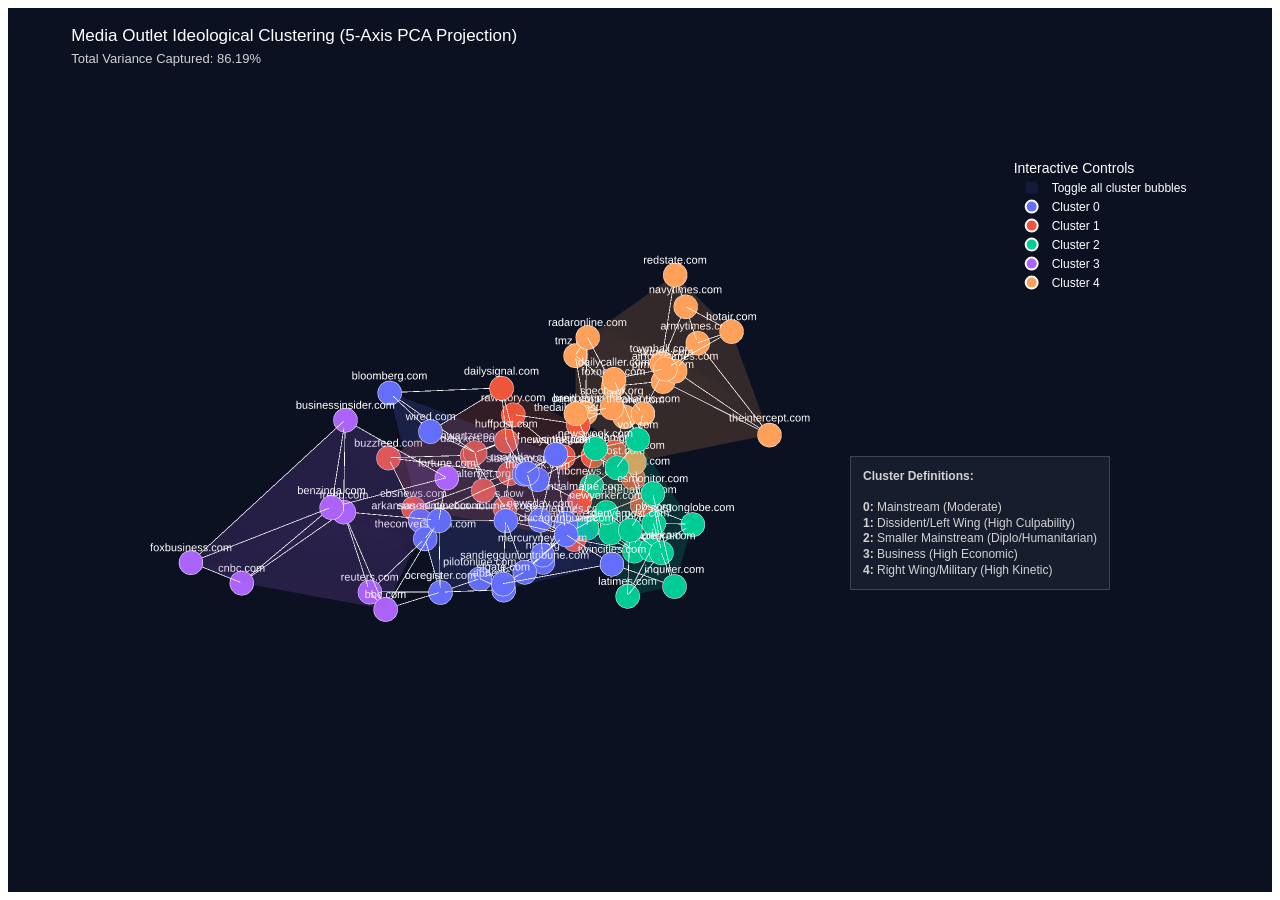
==== media_cluster_3d_pca.html @ 07afa286 "Adding code for kmeans clustering and network vis" ====
<html>
<head><meta charset="utf-8" /></head>
<body>
    <div>                        <script type="text/javascript">window.PlotlyConfig = {MathJaxConfig: 'local'};</script>
        <script type="text/javascript">/**
* plotly.js v2.35.2
* Copyright 2012-2024, Plotly, Inc.
* All rights reserved.
* Licensed under the MIT license
*/
/*! For license information please see plotly.min.js.LICENSE.txt */
!function(t,e){"object"==typeof exports&&"object"==typeof module?module.exports=e():"function"==typeof define&&define.amd?define([],e):"object"==typeof exports?exports.Plotly=e():t.Plotly=e()}(self,(function(){return function(){var t={6713:function(t,e,r){"use strict";var n=r(34809),i={"X,X div":'direction:ltr;font-family:"Open Sans",verdana,arial,sans-serif;margin:0;padding:0;',"X input,X button":'font-family:"Open Sans",verdana,arial,sans-serif;',"X input:focus,X button:focus":"outline:none;","X a":"text-decoration:none;","X a:hover":"text-decoration:none;","X .crisp":"shape-rendering:crispEdges;","X .user-select-none":"-webkit-user-select:none;-moz-user-select:none;-ms-user-select:none;-o-user-select:none;user-select:none;","X svg":"overflow:hidden;","X svg a":"fill:#447adb;","X svg a:hover":"fill:#3c6dc5;","X .main-svg":"position:absolute;top:0;left:0;pointer-events:none;","X .main-svg .draglayer":"pointer-events:all;","X .cursor-default":"cursor:default;","X .cursor-pointer":"cursor:pointer;","X .cursor-crosshair":"cursor:crosshair;","X .cursor-move":"cursor:move;","X .cursor-col-resize":"cursor:col-resize;","X .cursor-row-resize":"cursor:row-resize;","X .cursor-ns-resize":"cursor:ns-resize;","X .cursor-ew-resize":"cursor:ew-resize;","X .cursor-sw-resize":"cursor:sw-resize;","X .cursor-s-resize":"cursor:s-resize;","X .cursor-se-resize":"cursor:se-resize;","X .cursor-w-resize":"cursor:w-resize;","X .cursor-e-resize":"cursor:e-resize;","X .cursor-nw-resize":"cursor:nw-resize;","X .cursor-n-resize":"cursor:n-resize;","X .cursor-ne-resize":"cursor:ne-resize;","X .cursor-grab":"cursor:-webkit-grab;cursor:grab;","X .modebar":"position:absolute;top:2px;right:2px;","X .ease-bg":"-webkit-transition:background-color .3s ease 0s;-moz-transition:background-color .3s ease 0s;-ms-transition:background-color .3s ease 0s;-o-transition:background-color .3s ease 0s;transition:background-color .3s ease 0s;","X .modebar--hover>:not(.watermark)":"opacity:0;-webkit-transition:opacity .3s ease 0s;-moz-transition:opacity .3s ease 0s;-ms-transition:opacity .3s ease 0s;-o-transition:opacity .3s ease 0s;transition:opacity .3s ease 0s;","X:hover .modebar--hover .modebar-group":"opacity:1;","X .modebar-group":"float:left;display:inline-block;box-sizing:border-box;padding-left:8px;position:relative;vertical-align:middle;white-space:nowrap;","X .modebar-btn":"position:relative;font-size:16px;padding:3px 4px;height:22px;cursor:pointer;line-height:normal;box-sizing:border-box;","X .modebar-btn svg":"position:relative;top:2px;","X .modebar.vertical":"display:flex;flex-direction:column;flex-wrap:wrap;align-content:flex-end;max-height:100%;","X .modebar.vertical svg":"top:-1px;","X .modebar.vertical .modebar-group":"display:block;float:none;padding-left:0px;padding-bottom:8px;","X .modebar.vertical .modebar-group .modebar-btn":"display:block;text-align:center;","X [data-title]:before,X [data-title]:after":"position:absolute;-webkit-transform:translate3d(0, 0, 0);-moz-transform:translate3d(0, 0, 0);-ms-transform:translate3d(0, 0, 0);-o-transform:translate3d(0, 0, 0);transform:translate3d(0, 0, 0);display:none;opacity:0;z-index:1001;pointer-events:none;top:110%;right:50%;","X [data-title]:hover:before,X [data-title]:hover:after":"display:block;opacity:1;","X [data-title]:before":'content:"";position:absolute;background:rgba(0,0,0,0);border:6px solid rgba(0,0,0,0);z-index:1002;margin-top:-12px;border-bottom-color:#69738a;margin-right:-6px;',"X [data-title]:after":"content:attr(data-title);background:#69738a;color:#fff;padding:8px 10px;font-size:12px;line-height:12px;white-space:nowrap;margin-right:-18px;border-radius:2px;","X .vertical [data-title]:before,X .vertical [data-title]:after":"top:0%;right:200%;","X .vertical [data-title]:before":"border:6px solid rgba(0,0,0,0);border-left-color:#69738a;margin-top:8px;margin-right:-30px;",Y:'font-family:"Open Sans",verdana,arial,sans-serif;position:fixed;top:50px;right:20px;z-index:10000;font-size:10pt;max-width:180px;',"Y p":"margin:0;","Y .notifier-note":"min-width:180px;max-width:250px;border:1px solid #fff;z-index:3000;margin:0;background-color:#8c97af;background-color:rgba(140,151,175,.9);color:#fff;padding:10px;overflow-wrap:break-word;word-wrap:break-word;-ms-hyphens:auto;-webkit-hyphens:auto;hyphens:auto;","Y .notifier-close":"color:#fff;opacity:.8;float:right;padding:0 5px;background:none;border:none;font-size:20px;font-weight:bold;line-height:20px;","Y .notifier-close:hover":"color:#444;text-decoration:none;cursor:pointer;"};for(var a in i){var o=a.replace(/^,/," ,").replace(/X/g,".js-plotly-plot .plotly").replace(/Y/g,".plotly-notifier");n.addStyleRule(o,i[a])}},14187:function(t,e,r){"use strict";t.exports=r(47908)},20273:function(t,e,r){"use strict";t.exports=r(58218)},6457:function(t,e,r){"use strict";t.exports=r(89362)},15849:function(t,e,r){"use strict";t.exports=r(53794)},38847:function(t,e,r){"use strict";t.exports=r(29698)},7659:function(t,e,r){"use strict";t.exports=r(51252)},60089:function(t,e,r){"use strict";t.exports=r(48050)},22084:function(t,e,r){"use strict";t.exports=r(58075)},35892:function(t,e,r){"use strict";t.exports=r(9419)},81204:function(t,e,r){"use strict";t.exports=r(28128)},55857:function(t,e,r){"use strict";t.exports=r(47050)},12862:function(t,e,r){"use strict";t.exports=r(91405)},97629:function(t,e,r){"use strict";t.exports=r(34406)},67549:function(t,e,r){"use strict";t.exports=r(17430)},2660:function(t,e,r){"use strict";t.exports=r(91995)},86071:function(t,e,r){"use strict";t.exports=r(81264)},66200:function(t,e,r){"use strict";t.exports=r(42849)},53446:function(t,e,r){"use strict";t.exports=r(52213)},86899:function(t,e,r){"use strict";t.exports=r(91132)},13430:function(t,e,r){"use strict";t.exports=r(50453)},21548:function(t,e,r){"use strict";t.exports=r(29251)},53939:function(t,e,r){"use strict";t.exports=r(72892)},1902:function(t,e,r){"use strict";t.exports=r(74461)},29096:function(t,e,r){"use strict";t.exports=r(66143)},23820:function(t,e,r){"use strict";t.exports=r(81955)},82017:function(t,e,r){"use strict";t.exports=r(36858)},113:function(t,e,r){"use strict";t.exports=r(92106)},20260:function(t,e,r){"use strict";var n=r(67549);n.register([r(20273),r(15849),r(21548),r(1902),r(29096),r(23820),r(12862),r(1639),r(10067),r(53446),r(31014),r(113),r(78170),r(8202),r(92382),r(82017),r(86899),r(54357),r(66903),r(90594),r(71680),r(7412),r(55857),r(784),r(74221),r(22084),r(44001),r(97281),r(12345),r(53939),r(29117),r(5410),r(5057),r(81204),r(86071),r(14226),r(35892),r(2660),r(96599),r(28573),r(76832),r(60089),r(51469),r(97629),r(27700),r(7659),r(11780),r(27195),r(6457),r(84639),r(14187),r(66200),r(13430),r(90590),r(38847)]),t.exports=n},28573:function(t,e,r){"use strict";t.exports=r(25638)},90594:function(t,e,r){"use strict";t.exports=r(75297)},7412:function(t,e,r){"use strict";t.exports=r(58859)},27700:function(t,e,r){"use strict";t.exports=r(12683)},5410:function(t,e,r){"use strict";t.exports=r(6305)},29117:function(t,e,r){"use strict";t.exports=r(83910)},78170:function(t,e,r){"use strict";t.exports=r(49913)},12345:function(t,e,r){"use strict";t.exports=r(15186)},96599:function(t,e,r){"use strict";t.exports=r(71760)},54357:function(t,e,r){"use strict";t.exports=r(17822)},51469:function(t,e,r){"use strict";t.exports=r(56534)},74221:function(t,e,r){"use strict";t.exports=r(18070)},44001:function(t,e,r){"use strict";t.exports=r(52378)},14226:function(t,e,r){"use strict";t.exports=r(30929)},5057:function(t,e,r){"use strict";t.exports=r(83866)},11780:function(t,e,r){"use strict";t.exports=r(66939)},27195:function(t,e,r){"use strict";t.exports=r(23748)},84639:function(t,e,r){"use strict";t.exports=r(73304)},1639:function(t,e,r){"use strict";t.exports=r(12864)},90590:function(t,e,r){"use strict";t.exports=r(99855)},97281:function(t,e,r){"use strict";t.exports=r(91450)},784:function(t,e,r){"use strict";t.exports=r(51943)},8202:function(t,e,r){"use strict";t.exports=r(80809)},66903:function(t,e,r){"use strict";t.exports=r(95984)},76832:function(t,e,r){"use strict";t.exports=r(51671)},92382:function(t,e,r){"use strict";t.exports=r(47181)},10067:function(t,e,r){"use strict";t.exports=r(37276)},71680:function(t,e,r){"use strict";t.exports=r(75703)},31014:function(t,e,r){"use strict";t.exports=r(38261)},11645:function(t){"use strict";t.exports=[{path:"",backoff:0},{path:"M-2.4,-3V3L0.6,0Z",backoff:.6},{path:"M-3.7,-2.5V2.5L1.3,0Z",backoff:1.3},{path:"M-4.45,-3L-1.65,-0.2V0.2L-4.45,3L1.55,0Z",backoff:1.55},{path:"M-2.2,-2.2L-0.2,-0.2V0.2L-2.2,2.2L-1.4,3L1.6,0L-1.4,-3Z",backoff:1.6},{path:"M-4.4,-2.1L-0.6,-0.2V0.2L-4.4,2.1L-4,3L2,0L-4,-3Z",backoff:2},{path:"M2,0A2,2 0 1,1 0,-2A2,2 0 0,1 2,0Z",backoff:0,noRotate:!0},{path:"M2,2V-2H-2V2Z",backoff:0,noRotate:!0}]},50222:function(t,e,r){"use strict";var n=r(11645),i=r(80337),a=r(54826),o=r(78032).templatedArray;r(35081),t.exports=o("annotation",{visible:{valType:"boolean",dflt:!0,editType:"calc+arraydraw"},text:{valType:"string",editType:"calc+arraydraw"},textangle:{valType:"angle",dflt:0,editType:"calc+arraydraw"},font:i({editType:"calc+arraydraw",colorEditType:"arraydraw"}),width:{valType:"number",min:1,dflt:null,editType:"calc+arraydraw"},height:{valType:"number",min:1,dflt:null,editType:"calc+arraydraw"},opacity:{valType:"number",min:0,max:1,dflt:1,editType:"arraydraw"},align:{valType:"enumerated",values:["left","center","right"],dflt:"center",editType:"arraydraw"},valign:{valType:"enumerated",values:["top","middle","bottom"],dflt:"middle",editType:"arraydraw"},bgcolor:{valType:"color",dflt:"rgba(0,0,0,0)",editType:"arraydraw"},bordercolor:{valType:"color",dflt:"rgba(0,0,0,0)",editType:"arraydraw"},borderpad:{valType:"number",min:0,dflt:1,editType:"calc+arraydraw"},borderwidth:{valType:"number",min:0,dflt:1,editType:"calc+arraydraw"},showarrow:{valType:"boolean",dflt:!0,editType:"calc+arraydraw"},arrowcolor:{valType:"color",editType:"arraydraw"},arrowhead:{valType:"integer",min:0,max:n.length,dflt:1,editType:"arraydraw"},startarrowhead:{valType:"integer",min:0,max:n.length,dflt:1,editType:"arraydraw"},arrowside:{valType:"flaglist",flags:["end","start"],extras:["none"],dflt:"end",editType:"arraydraw"},arrowsize:{valType:"number",min:.3,dflt:1,editType:"calc+arraydraw"},startarrowsize:{valType:"number",min:.3,dflt:1,editType:"calc+arraydraw"},arrowwidth:{valType:"number",min:.1,editType:"calc+arraydraw"},standoff:{valType:"number",min:0,dflt:0,editType:"calc+arraydraw"},startstandoff:{valType:"number",min:0,dflt:0,editType:"calc+arraydraw"},ax:{valType:"any",editType:"calc+arraydraw"},ay:{valType:"any",editType:"calc+arraydraw"},axref:{valType:"enumerated",dflt:"pixel",values:["pixel",a.idRegex.x.toString()],editType:"calc"},ayref:{valType:"enumerated",dflt:"pixel",values:["pixel",a.idRegex.y.toString()],editType:"calc"},xref:{valType:"enumerated",values:["paper",a.idRegex.x.toString()],editType:"calc"},x:{valType:"any",editType:"calc+arraydraw"},xanchor:{valType:"enumerated",values:["auto","left","center","right"],dflt:"auto",editType:"calc+arraydraw"},xshift:{valType:"number",dflt:0,editType:"calc+arraydraw"},yref:{valType:"enumerated",values:["paper",a.idRegex.y.toString()],editType:"calc"},y:{valType:"any",editType:"calc+arraydraw"},yanchor:{valType:"enumerated",values:["auto","top","middle","bottom"],dflt:"auto",editType:"calc+arraydraw"},yshift:{valType:"number",dflt:0,editType:"calc+arraydraw"},clicktoshow:{valType:"enumerated",values:[!1,"onoff","onout"],dflt:!1,editType:"arraydraw"},xclick:{valType:"any",editType:"arraydraw"},yclick:{valType:"any",editType:"arraydraw"},hovertext:{valType:"string",editType:"arraydraw"},hoverlabel:{bgcolor:{valType:"color",editType:"arraydraw"},bordercolor:{valType:"color",editType:"arraydraw"},font:i({editType:"arraydraw"}),editType:"arraydraw"},captureevents:{valType:"boolean",editType:"arraydraw"},editType:"calc",_deprecated:{ref:{valType:"string",editType:"calc"}}})},60317:function(t,e,r){"use strict";var n=r(34809),i=r(29714),a=r(3377).draw;function o(t){var e=t._fullLayout;n.filterVisible(e.annotations).forEach((function(e){var r=i.getFromId(t,e.xref),n=i.getFromId(t,e.yref),a=i.getRefType(e.xref),o=i.getRefType(e.yref);e._extremes={},"range"===a&&s(e,r),"range"===o&&s(e,n)}))}function s(t,e){var r,n=e._id,a=n.charAt(0),o=t[a],s=t["a"+a],l=t[a+"ref"],c=t["a"+a+"ref"],u=t["_"+a+"padplus"],h=t["_"+a+"padminus"],f={x:1,y:-1}[a]*t[a+"shift"],p=3*t.arrowsize*t.arrowwidth||0,d=p+f,m=p-f,g=3*t.startarrowsize*t.arrowwidth||0,y=g+f,v=g-f;if(c===l){var x=i.findExtremes(e,[e.r2c(o)],{ppadplus:d,ppadminus:m}),_=i.findExtremes(e,[e.r2c(s)],{ppadplus:Math.max(u,y),ppadminus:Math.max(h,v)});r={min:[x.min[0],_.min[0]],max:[x.max[0],_.max[0]]}}else y=s?y+s:y,v=s?v-s:v,r=i.findExtremes(e,[e.r2c(o)],{ppadplus:Math.max(u,d,y),ppadminus:Math.max(h,m,v)});t._extremes[n]=r}t.exports=function(t){var e=t._fullLayout;if(n.filterVisible(e.annotations).length&&t._fullData.length)return n.syncOrAsync([a,o],t)}},6035:function(t,e,r){"use strict";var n=r(34809),i=r(33626),a=r(78032).arrayEditor;function o(t,e){var r,n,i,a,o,l,c,u=t._fullLayout.annotations,h=[],f=[],p=[],d=(e||[]).length;for(r=0;r<u.length;r++)if(a=(i=u[r]).clicktoshow){for(n=0;n<d;n++)if(l=(o=e[n]).xaxis,c=o.yaxis,l._id===i.xref&&c._id===i.yref&&l.d2r(o.x)===s(i._xclick,l)&&c.d2r(o.y)===s(i._yclick,c)){(i.visible?"onout"===a?f:p:h).push(r);break}n===d&&i.visible&&"onout"===a&&f.push(r)}return{on:h,off:f,explicitOff:p}}function s(t,e){return"log"===e.type?e.l2r(t):e.d2r(t)}t.exports={hasClickToShow:function(t,e){var r=o(t,e);return r.on.length>0||r.explicitOff.length>0},onClick:function(t,e){var r,s,l=o(t,e),c=l.on,u=l.off.concat(l.explicitOff),h={},f=t._fullLayout.annotations;if(c.length||u.length){for(r=0;r<c.length;r++)(s=a(t.layout,"annotations",f[c[r]])).modifyItem("visible",!0),n.extendFlat(h,s.getUpdateObj());for(r=0;r<u.length;r++)(s=a(t.layout,"annotations",f[u[r]])).modifyItem("visible",!1),n.extendFlat(h,s.getUpdateObj());return i.call("update",t,{},h)}}}},53271:function(t,e,r){"use strict";var n=r(34809),i=r(78766);t.exports=function(t,e,r,a){a("opacity");var o=a("bgcolor"),s=a("bordercolor"),l=i.opacity(s);a("borderpad");var c=a("borderwidth"),u=a("showarrow");if(a("text",u?" ":r._dfltTitle.annotation),a("textangle"),n.coerceFont(a,"font",r.font),a("width"),a("align"),a("height")&&a("valign"),u){var h,f,p=a("arrowside");-1!==p.indexOf("end")&&(h=a("arrowhead"),f=a("arrowsize")),-1!==p.indexOf("start")&&(a("startarrowhead",h),a("startarrowsize",f)),a("arrowcolor",l?e.bordercolor:i.defaultLine),a("arrowwidth",2*(l&&c||1)),a("standoff"),a("startstandoff")}var d=a("hovertext"),m=r.hoverlabel||{};if(d){var g=a("hoverlabel.bgcolor",m.bgcolor||(i.opacity(o)?i.rgb(o):i.defaultLine)),y=a("hoverlabel.bordercolor",m.bordercolor||i.contrast(g)),v=n.extendFlat({},m.font);v.color||(v.color=y),n.coerceFont(a,"hoverlabel.font",v)}a("captureevents",!!d)}},59741:function(t,e,r){"use strict";var n=r(10721),i=r(8083);t.exports=function(t,e,r,a){e=e||{};var o="log"===r&&"linear"===e.type,s="linear"===r&&"log"===e.type;if(o||s)for(var l,c,u=t._fullLayout.annotations,h=e._id.charAt(0),f=0;f<u.length;f++)l=u[f],c="annotations["+f+"].",l[h+"ref"]===e._id&&p(h),l["a"+h+"ref"]===e._id&&p("a"+h);function p(t){var r=l[t],s=null;s=o?i(r,e.range):Math.pow(10,r),n(s)||(s=null),a(c+t,s)}}},63737:function(t,e,r){"use strict";var n=r(34809),i=r(29714),a=r(59008),o=r(53271),s=r(50222);function l(t,e,r){function a(r,i){return n.coerce(t,e,s,r,i)}var l=a("visible"),c=a("clicktoshow");if(l||c){o(t,e,r,a);for(var u=e.showarrow,h=["x","y"],f=[-10,-30],p={_fullLayout:r},d=0;d<2;d++){var m=h[d],g=i.coerceRef(t,e,p,m,"","paper");if("paper"!==g&&i.getFromId(p,g)._annIndices.push(e._index),i.coercePosition(e,p,a,g,m,.5),u){var y="a"+m,v=i.coerceRef(t,e,p,y,"pixel",["pixel","paper"]);"pixel"!==v&&v!==g&&(v=e[y]="pixel");var x="pixel"===v?f[d]:.4;i.coercePosition(e,p,a,v,y,x)}a(m+"anchor"),a(m+"shift")}if(n.noneOrAll(t,e,["x","y"]),u&&n.noneOrAll(t,e,["ax","ay"]),c){var _=a("xclick"),b=a("yclick");e._xclick=void 0===_?e.x:i.cleanPosition(_,p,e.xref),e._yclick=void 0===b?e.y:i.cleanPosition(b,p,e.yref)}}}t.exports=function(t,e){a(t,e,{name:"annotations",handleItemDefaults:l})}},3377:function(t,e,r){"use strict";var n=r(45568),i=r(33626),a=r(44122),o=r(34809),s=o.strTranslate,l=r(29714),c=r(78766),u=r(62203),h=r(32141),f=r(30635),p=r(27983),d=r(14751),m=r(78032).arrayEditor,g=r(23768);function y(t,e){var r=t._fullLayout.annotations[e]||{},n=l.getFromId(t,r.xref),i=l.getFromId(t,r.yref);n&&n.setScale(),i&&i.setScale(),x(t,r,e,!1,n,i)}function v(t,e,r,n,i){var a=i[r],o=i[r+"ref"],s=-1!==r.indexOf("y"),c="domain"===l.getRefType(o),u=s?n.h:n.w;return t?c?a+(s?-e:e)/t._length:t.p2r(t.r2p(a)+e):a+(s?-e:e)/u}function x(t,e,r,a,y,x){var _,b,w=t._fullLayout,T=t._fullLayout._size,k=t._context.edits;a?(_="annotation-"+a,b=a+".annotations"):(_="annotation",b="annotations");var A=m(t.layout,b,e),M=A.modifyBase,S=A.modifyItem,E=A.getUpdateObj;w._infolayer.selectAll("."+_+'[data-index="'+r+'"]').remove();var C="clip"+w._uid+"_ann"+r;if(e._input&&!1!==e.visible){var L={x:{},y:{}},I=+e.textangle||0,P=w._infolayer.append("g").classed(_,!0).attr("data-index",String(r)).style("opacity",e.opacity),z=P.append("g").classed("annotation-text-g",!0),O=k[e.showarrow?"annotationTail":"annotationPosition"],D=e.captureevents||k.annotationText||O,R=z.append("g").style("pointer-events",D?"all":null).call(p,"pointer").on("click",(function(){t._dragging=!1,t.emit("plotly_clickannotation",Z(n.event))}));e.hovertext&&R.on("mouseover",(function(){var r=e.hoverlabel,n=r.font,i=this.getBoundingClientRect(),a=t.getBoundingClientRect();h.loneHover({x0:i.left-a.left,x1:i.right-a.left,y:(i.top+i.bottom)/2-a.top,text:e.hovertext,color:r.bgcolor,borderColor:r.bordercolor,fontFamily:n.family,fontSize:n.size,fontColor:n.color,fontWeight:n.weight,fontStyle:n.style,fontVariant:n.variant,fontShadow:n.fontShadow,fontLineposition:n.fontLineposition,fontTextcase:n.fontTextcase},{container:w._hoverlayer.node(),outerContainer:w._paper.node(),gd:t})})).on("mouseout",(function(){h.loneUnhover(w._hoverlayer.node())}));var F=e.borderwidth,B=e.borderpad,N=F+B,j=R.append("rect").attr("class","bg").style("stroke-width",F+"px").call(c.stroke,e.bordercolor).call(c.fill,e.bgcolor),U=e.width||e.height,V=w._topclips.selectAll("#"+C).data(U?[0]:[]);V.enter().append("clipPath").classed("annclip",!0).attr("id",C).append("rect"),V.exit().remove();var q=e.font,H=w._meta?o.templateString(e.text,w._meta):e.text,G=R.append("text").classed("annotation-text",!0).text(H);k.annotationText?G.call(f.makeEditable,{delegate:R,gd:t}).call(W).on("edit",(function(r){e.text=r,this.call(W),S("text",r),y&&y.autorange&&M(y._name+".autorange",!0),x&&x.autorange&&M(x._name+".autorange",!0),i.call("_guiRelayout",t,E())})):G.call(W)}else n.selectAll("#"+C).remove();function Z(t){var n={index:r,annotation:e._input,fullAnnotation:e,event:t};return a&&(n.subplotId=a),n}function W(r){return r.call(u.font,q).attr({"text-anchor":{left:"start",right:"end"}[e.align]||"middle"}),f.convertToTspans(r,t,Y),r}function Y(){var r=G.selectAll("a");1===r.size()&&r.text()===G.text()&&R.insert("a",":first-child").attr({"xlink:xlink:href":r.attr("xlink:href"),"xlink:xlink:show":r.attr("xlink:show")}).style({cursor:"pointer"}).node().appendChild(j.node());var n=R.select(".annotation-text-math-group"),h=!n.empty(),m=u.bBox((h?n:G).node()),_=m.width,b=m.height,A=e.width||_,D=e.height||b,B=Math.round(A+2*N),q=Math.round(D+2*N);function H(t,e){return"auto"===e&&(e=t<1/3?"left":t>2/3?"right":"center"),{center:0,middle:0,left:.5,bottom:-.5,right:-.5,top:.5}[e]}for(var W=!1,Y=["x","y"],X=0;X<Y.length;X++){var $,J,K,Q,tt,et=Y[X],rt=e[et+"ref"]||et,nt=e["a"+et+"ref"],it={x:y,y:x}[et],at=(I+("x"===et?0:-90))*Math.PI/180,ot=B*Math.cos(at),st=q*Math.sin(at),lt=Math.abs(ot)+Math.abs(st),ct=e[et+"anchor"],ut=e[et+"shift"]*("x"===et?1:-1),ht=L[et],ft=l.getRefType(rt);if(it&&"domain"!==ft){var pt=it.r2fraction(e[et]);(pt<0||pt>1)&&(nt===rt?((pt=it.r2fraction(e["a"+et]))<0||pt>1)&&(W=!0):W=!0),$=it._offset+it.r2p(e[et]),Q=.5}else{var dt="domain"===ft;"x"===et?(K=e[et],$=dt?it._offset+it._length*K:$=T.l+T.w*K):(K=1-e[et],$=dt?it._offset+it._length*K:$=T.t+T.h*K),Q=e.showarrow?.5:K}if(e.showarrow){ht.head=$;var mt=e["a"+et];if(tt=ot*H(.5,e.xanchor)-st*H(.5,e.yanchor),nt===rt){var gt=l.getRefType(nt);"domain"===gt?("y"===et&&(mt=1-mt),ht.tail=it._offset+it._length*mt):"paper"===gt?"y"===et?(mt=1-mt,ht.tail=T.t+T.h*mt):ht.tail=T.l+T.w*mt:ht.tail=it._offset+it.r2p(mt),J=tt}else ht.tail=$+mt,J=tt+mt;ht.text=ht.tail+tt;var yt=w["x"===et?"width":"height"];if("paper"===rt&&(ht.head=o.constrain(ht.head,1,yt-1)),"pixel"===nt){var vt=-Math.max(ht.tail-3,ht.text),xt=Math.min(ht.tail+3,ht.text)-yt;vt>0?(ht.tail+=vt,ht.text+=vt):xt>0&&(ht.tail-=xt,ht.text-=xt)}ht.tail+=ut,ht.head+=ut}else J=tt=lt*H(Q,ct),ht.text=$+tt;ht.text+=ut,tt+=ut,J+=ut,e["_"+et+"padplus"]=lt/2+J,e["_"+et+"padminus"]=lt/2-J,e["_"+et+"size"]=lt,e["_"+et+"shift"]=tt}if(W)R.remove();else{var _t=0,bt=0;if("left"!==e.align&&(_t=(A-_)*("center"===e.align?.5:1)),"top"!==e.valign&&(bt=(D-b)*("middle"===e.valign?.5:1)),h)n.select("svg").attr({x:N+_t-1,y:N+bt}).call(u.setClipUrl,U?C:null,t);else{var wt=N+bt-m.top,Tt=N+_t-m.left;G.call(f.positionText,Tt,wt).call(u.setClipUrl,U?C:null,t)}V.select("rect").call(u.setRect,N,N,A,D),j.call(u.setRect,F/2,F/2,B-F,q-F),R.call(u.setTranslate,Math.round(L.x.text-B/2),Math.round(L.y.text-q/2)),z.attr({transform:"rotate("+I+","+L.x.text+","+L.y.text+")"});var kt,At=function(r,n){P.selectAll(".annotation-arrow-g").remove();var l=L.x.head,h=L.y.head,f=L.x.tail+r,p=L.y.tail+n,m=L.x.text+r,_=L.y.text+n,b=o.rotationXYMatrix(I,m,_),w=o.apply2DTransform(b),A=o.apply2DTransform2(b),C=+j.attr("width"),O=+j.attr("height"),D=m-.5*C,F=D+C,B=_-.5*O,N=B+O,U=[[D,B,D,N],[D,N,F,N],[F,N,F,B],[F,B,D,B]].map(A);if(!U.reduce((function(t,e){return t^!!o.segmentsIntersect(l,h,l+1e6,h+1e6,e[0],e[1],e[2],e[3])}),!1)){U.forEach((function(t){var e=o.segmentsIntersect(f,p,l,h,t[0],t[1],t[2],t[3]);e&&(f=e.x,p=e.y)}));var V=e.arrowwidth,q=e.arrowcolor,H=e.arrowside,G=P.append("g").style({opacity:c.opacity(q)}).classed("annotation-arrow-g",!0),Z=G.append("path").attr("d","M"+f+","+p+"L"+l+","+h).style("stroke-width",V+"px").call(c.stroke,c.rgb(q));if(g(Z,H,e),k.annotationPosition&&Z.node().parentNode&&!a){var W=l,Y=h;if(e.standoff){var X=Math.sqrt(Math.pow(l-f,2)+Math.pow(h-p,2));W+=e.standoff*(f-l)/X,Y+=e.standoff*(p-h)/X}var $,J,K=G.append("path").classed("annotation-arrow",!0).classed("anndrag",!0).classed("cursor-move",!0).attr({d:"M3,3H-3V-3H3ZM0,0L"+(f-W)+","+(p-Y),transform:s(W,Y)}).style("stroke-width",V+6+"px").call(c.stroke,"rgba(0,0,0,0)").call(c.fill,"rgba(0,0,0,0)");d.init({element:K.node(),gd:t,prepFn:function(){var t=u.getTranslate(R);$=t.x,J=t.y,y&&y.autorange&&M(y._name+".autorange",!0),x&&x.autorange&&M(x._name+".autorange",!0)},moveFn:function(t,r){var n=w($,J),i=n[0]+t,a=n[1]+r;R.call(u.setTranslate,i,a),S("x",v(y,t,"x",T,e)),S("y",v(x,r,"y",T,e)),e.axref===e.xref&&S("ax",v(y,t,"ax",T,e)),e.ayref===e.yref&&S("ay",v(x,r,"ay",T,e)),G.attr("transform",s(t,r)),z.attr({transform:"rotate("+I+","+i+","+a+")"})},doneFn:function(){i.call("_guiRelayout",t,E());var e=document.querySelector(".js-notes-box-panel");e&&e.redraw(e.selectedObj)}})}}};e.showarrow&&At(0,0),O&&d.init({element:R.node(),gd:t,prepFn:function(){kt=z.attr("transform")},moveFn:function(t,r){var n="pointer";if(e.showarrow)e.axref===e.xref?S("ax",v(y,t,"ax",T,e)):S("ax",e.ax+t),e.ayref===e.yref?S("ay",v(x,r,"ay",T.w,e)):S("ay",e.ay+r),At(t,r);else{if(a)return;var i,o;if(y)i=v(y,t,"x",T,e);else{var l=e._xsize/T.w,c=e.x+(e._xshift-e.xshift)/T.w-l/2;i=d.align(c+t/T.w,l,0,1,e.xanchor)}if(x)o=v(x,r,"y",T,e);else{var u=e._ysize/T.h,h=e.y-(e._yshift+e.yshift)/T.h-u/2;o=d.align(h-r/T.h,u,0,1,e.yanchor)}S("x",i),S("y",o),y&&x||(n=d.getCursor(y?.5:i,x?.5:o,e.xanchor,e.yanchor))}z.attr({transform:s(t,r)+kt}),p(R,n)},clickFn:function(r,n){e.captureevents&&t.emit("plotly_clickannotation",Z(n))},doneFn:function(){p(R),i.call("_guiRelayout",t,E());var e=document.querySelector(".js-notes-box-panel");e&&e.redraw(e.selectedObj)}})}}}t.exports={draw:function(t){var e=t._fullLayout;e._infolayer.selectAll(".annotation").remove();for(var r=0;r<e.annotations.length;r++)e.annotations[r].visible&&y(t,r);return a.previousPromises(t)},drawOne:y,drawRaw:x}},23768:function(t,e,r){"use strict";var n=r(45568),i=r(78766),a=r(11645),o=r(34809),s=o.strScale,l=o.strRotate,c=o.strTranslate;t.exports=function(t,e,r){var o,u,h,f,p=t.node(),d=a[r.arrowhead||0],m=a[r.startarrowhead||0],g=(r.arrowwidth||1)*(r.arrowsize||1),y=(r.arrowwidth||1)*(r.startarrowsize||1),v=e.indexOf("start")>=0,x=e.indexOf("end")>=0,_=d.backoff*g+r.standoff,b=m.backoff*y+r.startstandoff;if("line"===p.nodeName){o={x:+t.attr("x1"),y:+t.attr("y1")},u={x:+t.attr("x2"),y:+t.attr("y2")};var w=o.x-u.x,T=o.y-u.y;if(f=(h=Math.atan2(T,w))+Math.PI,_&&b&&_+b>Math.sqrt(w*w+T*T))return void O();if(_){if(_*_>w*w+T*T)return void O();var k=_*Math.cos(h),A=_*Math.sin(h);u.x+=k,u.y+=A,t.attr({x2:u.x,y2:u.y})}if(b){if(b*b>w*w+T*T)return void O();var M=b*Math.cos(h),S=b*Math.sin(h);o.x-=M,o.y-=S,t.attr({x1:o.x,y1:o.y})}}else if("path"===p.nodeName){var E=p.getTotalLength(),C="";if(E<_+b)return void O();var L=p.getPointAtLength(0),I=p.getPointAtLength(.1);h=Math.atan2(L.y-I.y,L.x-I.x),o=p.getPointAtLength(Math.min(b,E)),C="0px,"+b+"px,";var P=p.getPointAtLength(E),z=p.getPointAtLength(E-.1);f=Math.atan2(P.y-z.y,P.x-z.x),u=p.getPointAtLength(Math.max(0,E-_)),C+=E-(C?b+_:_)+"px,"+E+"px",t.style("stroke-dasharray",C)}function O(){t.style("stroke-dasharray","0px,100px")}function D(e,a,o,u){e.path&&(e.noRotate&&(o=0),n.select(p.parentNode).append("path").attr({class:t.attr("class"),d:e.path,transform:c(a.x,a.y)+l(180*o/Math.PI)+s(u)}).style({fill:i.rgb(r.arrowcolor),"stroke-width":0}))}v&&D(m,o,h,y),x&&D(d,u,f,g)}},3599:function(t,e,r){"use strict";var n=r(3377),i=r(6035);t.exports={moduleType:"component",name:"annotations",layoutAttributes:r(50222),supplyLayoutDefaults:r(63737),includeBasePlot:r(20706)("annotations"),calcAutorange:r(60317),draw:n.draw,drawOne:n.drawOne,drawRaw:n.drawRaw,hasClickToShow:i.hasClickToShow,onClick:i.onClick,convertCoords:r(59741)}},38239:function(t,e,r){"use strict";var n=r(50222),i=r(13582).overrideAll,a=r(78032).templatedArray;t.exports=i(a("annotation",{visible:n.visible,x:{valType:"any"},y:{valType:"any"},z:{valType:"any"},ax:{valType:"number"},ay:{valType:"number"},xanchor:n.xanchor,xshift:n.xshift,yanchor:n.yanchor,yshift:n.yshift,text:n.text,textangle:n.textangle,font:n.font,width:n.width,height:n.height,opacity:n.opacity,align:n.align,valign:n.valign,bgcolor:n.bgcolor,bordercolor:n.bordercolor,borderpad:n.borderpad,borderwidth:n.borderwidth,showarrow:n.showarrow,arrowcolor:n.arrowcolor,arrowhead:n.arrowhead,startarrowhead:n.startarrowhead,arrowside:n.arrowside,arrowsize:n.arrowsize,startarrowsize:n.startarrowsize,arrowwidth:n.arrowwidth,standoff:n.standoff,startstandoff:n.startstandoff,hovertext:n.hovertext,hoverlabel:n.hoverlabel,captureevents:n.captureevents}),"calc","from-root")},47979:function(t,e,r){"use strict";var n=r(34809),i=r(29714);function a(t,e){var r=e.fullSceneLayout.domain,a=e.fullLayout._size,o={pdata:null,type:"linear",autorange:!1,range:[-1/0,1/0]};t._xa={},n.extendFlat(t._xa,o),i.setConvert(t._xa),t._xa._offset=a.l+r.x[0]*a.w,t._xa.l2p=function(){return.5*(1+t._pdata[0]/t._pdata[3])*a.w*(r.x[1]-r.x[0])},t._ya={},n.extendFlat(t._ya,o),i.setConvert(t._ya),t._ya._offset=a.t+(1-r.y[1])*a.h,t._ya.l2p=function(){return.5*(1-t._pdata[1]/t._pdata[3])*a.h*(r.y[1]-r.y[0])}}t.exports=function(t){for(var e=t.fullSceneLayout.annotations,r=0;r<e.length;r++)a(e[r],t);t.fullLayout._infolayer.selectAll(".annotation-"+t.id).remove()}},34232:function(t,e,r){"use strict";var n=r(34809),i=r(29714),a=r(59008),o=r(53271),s=r(38239);function l(t,e,r,a){function l(r,i){return n.coerce(t,e,s,r,i)}function c(t){var n=t+"axis",a={_fullLayout:{}};return a._fullLayout[n]=r[n],i.coercePosition(e,a,l,t,t,.5)}l("visible")&&(o(t,e,a.fullLayout,l),c("x"),c("y"),c("z"),n.noneOrAll(t,e,["x","y","z"]),e.xref="x",e.yref="y",e.zref="z",l("xanchor"),l("yanchor"),l("xshift"),l("yshift"),e.showarrow&&(e.axref="pixel",e.ayref="pixel",l("ax",-10),l("ay",-30),n.noneOrAll(t,e,["ax","ay"])))}t.exports=function(t,e,r){a(t,e,{name:"annotations",handleItemDefaults:l,fullLayout:r.fullLayout})}},9756:function(t,e,r){"use strict";var n=r(3377).drawRaw,i=r(25802),a=["x","y","z"];t.exports=function(t){for(var e=t.fullSceneLayout,r=t.dataScale,o=e.annotations,s=0;s<o.length;s++){for(var l=o[s],c=!1,u=0;u<3;u++){var h=a[u],f=l[h],p=e[h+"axis"].r2fraction(f);if(p<0||p>1){c=!0;break}}c?t.fullLayout._infolayer.select(".annotation-"+t.id+'[data-index="'+s+'"]').remove():(l._pdata=i(t.glplot.cameraParams,[e.xaxis.r2l(l.x)*r[0],e.yaxis.r2l(l.y)*r[1],e.zaxis.r2l(l.z)*r[2]]),n(t.graphDiv,l,s,t.id,l._xa,l._ya))}}},83348:function(t,e,r){"use strict";var n=r(33626),i=r(34809);t.exports={moduleType:"component",name:"annotations3d",schema:{subplots:{scene:{annotations:r(38239)}}},layoutAttributes:r(38239),handleDefaults:r(34232),includeBasePlot:function(t,e){var r=n.subplotsRegistry.gl3d;if(r)for(var a=r.attrRegex,o=Object.keys(t),s=0;s<o.length;s++){var l=o[s];a.test(l)&&(t[l].annotations||[]).length&&(i.pushUnique(e._basePlotModules,r),i.pushUnique(e._subplots.gl3d,l))}},convert:r(47979),draw:r(9756)}},37177:function(t,e,r){"use strict";t.exports=r(24453),r(23428),r(1401),r(72210),r(28569),r(81133),r(78295),r(25512),r(42645),r(62324),r(91662),r(66445),r(50506),r(84756),r(41858),r(57985)},29698:function(t,e,r){"use strict";var n=r(37177),i=r(34809),a=r(63821),o=a.EPOCHJD,s=a.ONEDAY,l={valType:"enumerated",values:i.sortObjectKeys(n.calendars),editType:"calc",dflt:"gregorian"},c=function(t,e,r,n){var a={};return a[r]=l,i.coerce(t,e,a,r,n)},u="##",h={d:{0:"dd","-":"d"},e:{0:"d","-":"d"},a:{0:"D","-":"D"},A:{0:"DD","-":"DD"},j:{0:"oo","-":"o"},W:{0:"ww","-":"w"},m:{0:"mm","-":"m"},b:{0:"M","-":"M"},B:{0:"MM","-":"MM"},y:{0:"yy","-":"yy"},Y:{0:"yyyy","-":"yyyy"},U:u,w:u,c:{0:"D M d %X yyyy","-":"D M d %X yyyy"},x:{0:"mm/dd/yyyy","-":"mm/dd/yyyy"}},f={};function p(t){var e=f[t];return e||(f[t]=n.instance(t))}function d(t){return i.extendFlat({},l,{description:t})}function m(t){return"Sets the calendar system to use with `"+t+"` date data."}var g={xcalendar:d(m("x"))},y=i.extendFlat({},g,{ycalendar:d(m("y"))}),v=i.extendFlat({},y,{zcalendar:d(m("z"))}),x=d(["Sets the calendar system to use for `range` and `tick0`","if this is a date axis. This does not set the calendar for","interpreting data on this axis, that's specified in the trace","or via the global `layout.calendar`"].join(" "));t.exports={moduleType:"component",name:"calendars",schema:{traces:{scatter:y,bar:y,box:y,heatmap:y,contour:y,histogram:y,histogram2d:y,histogram2dcontour:y,scatter3d:v,surface:v,mesh3d:v,scattergl:y,ohlc:g,candlestick:g},layout:{calendar:d(["Sets the default calendar system to use for interpreting and","displaying dates throughout the plot."].join(" "))},subplots:{xaxis:{calendar:x},yaxis:{calendar:x},scene:{xaxis:{calendar:x},yaxis:{calendar:x},zaxis:{calendar:x}},polar:{radialaxis:{calendar:x}}},transforms:{filter:{valuecalendar:d(["WARNING: All transforms are deprecated and may be removed from the API in next major version.","Sets the calendar system to use for `value`, if it is a date."].join(" ")),targetcalendar:d(["WARNING: All transforms are deprecated and may be removed from the API in next major version.","Sets the calendar system to use for `target`, if it is an","array of dates. If `target` is a string (eg *x*) we use the","corresponding trace attribute (eg `xcalendar`) if it exists,","even if `targetcalendar` is provided."].join(" "))}}},layoutAttributes:l,handleDefaults:c,handleTraceDefaults:function(t,e,r,n){for(var i=0;i<r.length;i++)c(t,e,r[i]+"calendar",n.calendar)},CANONICAL_SUNDAY:{chinese:"2000-01-02",coptic:"2000-01-03",discworld:"2000-01-03",ethiopian:"2000-01-05",hebrew:"5000-01-01",islamic:"1000-01-02",julian:"2000-01-03",mayan:"5000-01-01",nanakshahi:"1000-01-05",nepali:"2000-01-05",persian:"1000-01-01",jalali:"1000-01-01",taiwan:"1000-01-04",thai:"2000-01-04",ummalqura:"1400-01-06"},CANONICAL_TICK:{chinese:"2000-01-01",coptic:"2000-01-01",discworld:"2000-01-01",ethiopian:"2000-01-01",hebrew:"5000-01-01",islamic:"1000-01-01",julian:"2000-01-01",mayan:"5000-01-01",nanakshahi:"1000-01-01",nepali:"2000-01-01",persian:"1000-01-01",jalali:"1000-01-01",taiwan:"1000-01-01",thai:"2000-01-01",ummalqura:"1400-01-01"},DFLTRANGE:{chinese:["2000-01-01","2001-01-01"],coptic:["1700-01-01","1701-01-01"],discworld:["1800-01-01","1801-01-01"],ethiopian:["2000-01-01","2001-01-01"],hebrew:["5700-01-01","5701-01-01"],islamic:["1400-01-01","1401-01-01"],julian:["2000-01-01","2001-01-01"],mayan:["5200-01-01","5201-01-01"],nanakshahi:["0500-01-01","0501-01-01"],nepali:["2000-01-01","2001-01-01"],persian:["1400-01-01","1401-01-01"],jalali:["1400-01-01","1401-01-01"],taiwan:["0100-01-01","0101-01-01"],thai:["2500-01-01","2501-01-01"],ummalqura:["1400-01-01","1401-01-01"]},getCal:p,worldCalFmt:function(t,e,r){for(var n,i,a,l,c,f=Math.floor((e+.05)/s)+o,d=p(r).fromJD(f),m=0;-1!==(m=t.indexOf("%",m));)"0"===(n=t.charAt(m+1))||"-"===n||"_"===n?(a=3,i=t.charAt(m+2),"_"===n&&(n="-")):(i=n,n="0",a=2),(l=h[i])?(c=l===u?u:d.formatDate(l[n]),t=t.substr(0,m)+c+t.substr(m+a),m+=c.length):m+=a;return t}}},10229:function(t,e){"use strict";e.defaults=["#1f77b4","#ff7f0e","#2ca02c","#d62728","#9467bd","#8c564b","#e377c2","#7f7f7f","#bcbd22","#17becf"],e.defaultLine="#444",e.lightLine="#eee",e.background="#fff",e.borderLine="#BEC8D9",e.lightFraction=1e3/11},78766:function(t,e,r){"use strict";var n=r(65657),i=r(10721),a=r(87800).isTypedArray,o=t.exports={},s=r(10229);o.defaults=s.defaults;var l=o.defaultLine=s.defaultLine;o.lightLine=s.lightLine;var c=o.background=s.background;function u(t){if(i(t)||"string"!=typeof t)return t;var e=t.trim();if("rgb"!==e.substr(0,3))return t;var r=e.match(/^rgba?\s*\(([^()]*)\)$/);if(!r)return t;var n=r[1].trim().split(/\s*[\s,]\s*/),a="a"===e.charAt(3)&&4===n.length;if(!a&&3!==n.length)return t;for(var o=0;o<n.length;o++){if(!n[o].length)return t;if(n[o]=Number(n[o]),!(n[o]>=0))return t;if(3===o)n[o]>1&&(n[o]=1);else if(n[o]>=1)return t}var s=Math.round(255*n[0])+", "+Math.round(255*n[1])+", "+Math.round(255*n[2]);return a?"rgba("+s+", "+n[3]+")":"rgb("+s+")"}o.tinyRGB=function(t){var e=t.toRgb();return"rgb("+Math.round(e.r)+", "+Math.round(e.g)+", "+Math.round(e.b)+")"},o.rgb=function(t){return o.tinyRGB(n(t))},o.opacity=function(t){return t?n(t).getAlpha():0},o.addOpacity=function(t,e){var r=n(t).toRgb();return"rgba("+Math.round(r.r)+", "+Math.round(r.g)+", "+Math.round(r.b)+", "+e+")"},o.combine=function(t,e){var r=n(t).toRgb();if(1===r.a)return n(t).toRgbString();var i=n(e||c).toRgb(),a=1===i.a?i:{r:255*(1-i.a)+i.r*i.a,g:255*(1-i.a)+i.g*i.a,b:255*(1-i.a)+i.b*i.a},o={r:a.r*(1-r.a)+r.r*r.a,g:a.g*(1-r.a)+r.g*r.a,b:a.b*(1-r.a)+r.b*r.a};return n(o).toRgbString()},o.interpolate=function(t,e,r){var i=n(t).toRgb(),a=n(e).toRgb(),o={r:r*i.r+(1-r)*a.r,g:r*i.g+(1-r)*a.g,b:r*i.b+(1-r)*a.b};return n(o).toRgbString()},o.contrast=function(t,e,r){var i=n(t);return 1!==i.getAlpha()&&(i=n(o.combine(t,c))),(i.isDark()?e?i.lighten(e):c:r?i.darken(r):l).toString()},o.stroke=function(t,e){var r=n(e);t.style({stroke:o.tinyRGB(r),"stroke-opacity":r.getAlpha()})},o.fill=function(t,e){var r=n(e);t.style({fill:o.tinyRGB(r),"fill-opacity":r.getAlpha()})},o.clean=function(t){if(t&&"object"==typeof t){var e,r,n,i,s=Object.keys(t);for(e=0;e<s.length;e++)if(i=t[n=s[e]],"color"===n.substr(n.length-5))if(Array.isArray(i))for(r=0;r<i.length;r++)i[r]=u(i[r]);else t[n]=u(i);else if("colorscale"===n.substr(n.length-10)&&Array.isArray(i))for(r=0;r<i.length;r++)Array.isArray(i[r])&&(i[r][1]=u(i[r][1]));else if(Array.isArray(i)){var l=i[0];if(!Array.isArray(l)&&l&&"object"==typeof l)for(r=0;r<i.length;r++)o.clean(i[r])}else i&&"object"==typeof i&&!a(i)&&o.clean(i)}}},25158:function(t,e,r){"use strict";var n=r(25829),i=r(80337),a=r(93049).extendFlat,o=r(13582).overrideAll;t.exports=o({orientation:{valType:"enumerated",values:["h","v"],dflt:"v"},thicknessmode:{valType:"enumerated",values:["fraction","pixels"],dflt:"pixels"},thickness:{valType:"number",min:0,dflt:30},lenmode:{valType:"enumerated",values:["fraction","pixels"],dflt:"fraction"},len:{valType:"number",min:0,dflt:1},x:{valType:"number"},xref:{valType:"enumerated",dflt:"paper",values:["container","paper"],editType:"layoutstyle"},xanchor:{valType:"enumerated",values:["left","center","right"]},xpad:{valType:"number",min:0,dflt:10},y:{valType:"number"},yref:{valType:"enumerated",dflt:"paper",values:["container","paper"],editType:"layoutstyle"},yanchor:{valType:"enumerated",values:["top","middle","bottom"]},ypad:{valType:"number",min:0,dflt:10},outlinecolor:n.linecolor,outlinewidth:n.linewidth,bordercolor:n.linecolor,borderwidth:{valType:"number",min:0,dflt:0},bgcolor:{valType:"color",dflt:"rgba(0,0,0,0)"},tickmode:n.minor.tickmode,nticks:n.nticks,tick0:n.tick0,dtick:n.dtick,tickvals:n.tickvals,ticktext:n.ticktext,ticks:a({},n.ticks,{dflt:""}),ticklabeloverflow:a({},n.ticklabeloverflow,{}),ticklabelposition:{valType:"enumerated",values:["outside","inside","outside top","inside top","outside left","inside left","outside right","inside right","outside bottom","inside bottom"],dflt:"outside"},ticklen:n.ticklen,tickwidth:n.tickwidth,tickcolor:n.tickcolor,ticklabelstep:n.ticklabelstep,showticklabels:n.showticklabels,labelalias:n.labelalias,tickfont:i({}),tickangle:n.tickangle,tickformat:n.tickformat,tickformatstops:n.tickformatstops,tickprefix:n.tickprefix,showtickprefix:n.showtickprefix,ticksuffix:n.ticksuffix,showticksuffix:n.showticksuffix,separatethousands:n.separatethousands,exponentformat:n.exponentformat,minexponent:n.minexponent,showexponent:n.showexponent,title:{text:{valType:"string"},font:i({}),side:{valType:"enumerated",values:["right","top","bottom"]}},_deprecated:{title:{valType:"string"},titlefont:i({}),titleside:{valType:"enumerated",values:["right","top","bottom"],dflt:"top"}}},"colorbars","from-root")},34554:function(t){"use strict";t.exports={cn:{colorbar:"colorbar",cbbg:"cbbg",cbfill:"cbfill",cbfills:"cbfills",cbline:"cbline",cblines:"cblines",cbaxis:"cbaxis",cbtitleunshift:"cbtitleunshift",cbtitle:"cbtitle",cboutline:"cboutline",crisp:"crisp",jsPlaceholder:"js-placeholder"}}},42097:function(t,e,r){"use strict";var n=r(34809),i=r(78032),a=r(22777),o=r(87433),s=r(12036),l=r(54616),c=r(25158);t.exports=function(t,e,r){var u=i.newContainer(e,"colorbar"),h=t.colorbar||{};function f(t,e){return n.coerce(h,u,c,t,e)}var p=r.margin||{t:0,b:0,l:0,r:0},d=r.width-p.l-p.r,m=r.height-p.t-p.b,g="v"===f("orientation"),y=f("thicknessmode");f("thickness","fraction"===y?30/(g?d:m):30);var v=f("lenmode");f("len","fraction"===v?1:g?m:d);var x,_,b,w="paper"===f("yref"),T="paper"===f("xref"),k="left";g?(b="middle",k=T?"left":"right",x=T?1.02:1,_=.5):(b=w?"bottom":"top",k="center",x=.5,_=w?1.02:1),n.coerce(h,u,{x:{valType:"number",min:T?-2:0,max:T?3:1,dflt:x}},"x"),n.coerce(h,u,{y:{valType:"number",min:w?-2:0,max:w?3:1,dflt:_}},"y"),f("xanchor",k),f("xpad"),f("yanchor",b),f("ypad"),n.noneOrAll(h,u,["x","y"]),f("outlinecolor"),f("outlinewidth"),f("bordercolor"),f("borderwidth"),f("bgcolor");var A=n.coerce(h,u,{ticklabelposition:{valType:"enumerated",dflt:"outside",values:g?["outside","inside","outside top","inside top","outside bottom","inside bottom"]:["outside","inside","outside left","inside left","outside right","inside right"]}},"ticklabelposition");f("ticklabeloverflow",-1!==A.indexOf("inside")?"hide past domain":"hide past div"),a(h,u,f,"linear");var M=r.font,S={noAutotickangles:!0,noTicklabelshift:!0,noTicklabelstandoff:!0,outerTicks:!1,font:M};-1!==A.indexOf("inside")&&(S.bgColor="black"),l(h,u,f,"linear",S),s(h,u,f,"linear",S),o(h,u,f,"linear",S),f("title.text",r._dfltTitle.colorbar);var E=u.showticklabels?u.tickfont:M,C=n.extendFlat({},M,{family:E.family,size:n.bigFont(E.size)});n.coerceFont(f,"title.font",C),f("title.side",g?"top":"right")}},5881:function(t,e,r){"use strict";var n=r(45568),i=r(65657),a=r(44122),o=r(33626),s=r(29714),l=r(14751),c=r(34809),u=c.strTranslate,h=r(93049).extendFlat,f=r(27983),p=r(62203),d=r(78766),m=r(17240),g=r(30635),y=r(65477).flipScale,v=r(97655),x=r(40957),_=r(25829),b=r(4530),w=b.LINE_SPACING,T=b.FROM_TL,k=b.FROM_BR,A=r(34554).cn;t.exports={draw:function(t){var e=t._fullLayout._infolayer.selectAll("g."+A.colorbar).data(function(t){var e,r,n,i,a=t._fullLayout,o=t.calcdata,s=[];function l(t){return h(t,{_fillcolor:null,_line:{color:null,width:null,dash:null},_levels:{start:null,end:null,size:null},_filllevels:null,_fillgradient:null,_zrange:null})}function c(){"function"==typeof i.calc?i.calc(t,n,e):(e._fillgradient=r.reversescale?y(r.colorscale):r.colorscale,e._zrange=[r[i.min],r[i.max]])}for(var u=0;u<o.length;u++){var f=o[u];if((n=f[0].trace)._module){var p=n._module.colorbar;if(!0===n.visible&&p)for(var d=Array.isArray(p),m=d?p:[p],g=0;g<m.length;g++){var v=(i=m[g]).container;(r=v?n[v]:n)&&r.showscale&&((e=l(r.colorbar))._id="cb"+n.uid+(d&&v?"-"+v:""),e._traceIndex=n.index,e._propPrefix=(v?v+".":"")+"colorbar.",e._meta=n._meta,c(),s.push(e))}}}for(var x in a._colorAxes)if((r=a[x]).showscale){var _=a._colorAxes[x];(e=l(r.colorbar))._id="cb"+x,e._propPrefix=x+".colorbar.",e._meta=a._meta,i={min:"cmin",max:"cmax"},"heatmap"!==_[0]&&(n=_[1],i.calc=n._module.colorbar.calc),c(),s.push(e)}return s}(t),(function(t){return t._id}));e.enter().append("g").attr("class",(function(t){return t._id})).classed(A.colorbar,!0),e.each((function(e){var r=n.select(this);c.ensureSingle(r,"rect",A.cbbg),c.ensureSingle(r,"g",A.cbfills),c.ensureSingle(r,"g",A.cblines),c.ensureSingle(r,"g",A.cbaxis,(function(t){t.classed(A.crisp,!0)})),c.ensureSingle(r,"g",A.cbtitleunshift,(function(t){t.append("g").classed(A.cbtitle,!0)})),c.ensureSingle(r,"rect",A.cboutline);var y=function(t,e,r){var o="v"===e.orientation,l=e.len,f=e.lenmode,y=e.thickness,b=e.thicknessmode,M=e.outlinewidth,S=e.borderwidth,E=e.bgcolor,C=e.xanchor,L=e.yanchor,I=e.xpad,P=e.ypad,z=e.x,O=o?e.y:1-e.y,D="paper"===e.yref,R="paper"===e.xref,F=r._fullLayout,B=F._size,N=e._fillcolor,j=e._line,U=e.title,V=U.side,q=e._zrange||n.extent(("function"==typeof N?N:j.color).domain()),H="function"==typeof j.color?j.color:function(){return j.color},G="function"==typeof N?N:function(){return N},Z=e._levels,W=function(t,e,r){var n,i,a=e._levels,o=[],s=[],l=a.end+a.size/100,c=a.size,u=1.001*r[0]-.001*r[1],h=1.001*r[1]-.001*r[0];for(i=0;i<1e5&&(n=a.start+i*c,!(c>0?n>=l:n<=l));i++)n>u&&n<h&&o.push(n);if(e._fillgradient)s=[0];else if("function"==typeof e._fillcolor){var f=e._filllevels;if(f)for(l=f.end+f.size/100,c=f.size,i=0;i<1e5&&(n=f.start+i*c,!(c>0?n>=l:n<=l));i++)n>r[0]&&n<r[1]&&s.push(n);else(s=o.map((function(t){return t-a.size/2}))).push(s[s.length-1]+a.size)}else e._fillcolor&&"string"==typeof e._fillcolor&&(s=[0]);return a.size<0&&(o.reverse(),s.reverse()),{line:o,fill:s}}(0,e,q),Y=W.fill,X=W.line,$=Math.round(y*("fraction"===b?o?B.w:B.h:1)),J=$/(o?B.w:B.h),K=Math.round(l*("fraction"===f?o?B.h:B.w:1)),Q=K/(o?B.h:B.w),tt=R?B.w:r._fullLayout.width,et=D?B.h:r._fullLayout.height,rt=Math.round(o?z*tt+I:O*et+P),nt={center:.5,right:1}[C]||0,it={top:1,middle:.5}[L]||0,at=o?z-nt*J:O-it*J,ot=o?O-it*Q:z-nt*Q,st=Math.round(o?et*(1-ot):tt*ot);e._lenFrac=Q,e._thickFrac=J,e._uFrac=at,e._vFrac=ot;var lt=e._axis=function(t,e,r){var n=t._fullLayout,i="v"===e.orientation,a={type:"linear",range:r,tickmode:e.tickmode,nticks:e.nticks,tick0:e.tick0,dtick:e.dtick,tickvals:e.tickvals,ticktext:e.ticktext,ticks:e.ticks,ticklen:e.ticklen,tickwidth:e.tickwidth,tickcolor:e.tickcolor,showticklabels:e.showticklabels,labelalias:e.labelalias,ticklabelposition:e.ticklabelposition,ticklabeloverflow:e.ticklabeloverflow,ticklabelstep:e.ticklabelstep,tickfont:e.tickfont,tickangle:e.tickangle,tickformat:e.tickformat,exponentformat:e.exponentformat,minexponent:e.minexponent,separatethousands:e.separatethousands,showexponent:e.showexponent,showtickprefix:e.showtickprefix,tickprefix:e.tickprefix,showticksuffix:e.showticksuffix,ticksuffix:e.ticksuffix,title:e.title,showline:!0,anchor:"free",side:i?"right":"bottom",position:1},o=i?"y":"x",s={type:"linear",_id:o+e._id},l={letter:o,font:n.font,noAutotickangles:"y"===o,noHover:!0,noTickson:!0,noTicklabelmode:!0,noInsideRange:!0,calendar:n.calendar};function u(t,e){return c.coerce(a,s,_,t,e)}return v(a,s,u,l,n),x(a,s,u,l),s}(r,e,q);lt.position=J+(o?z+I/B.w:O+P/B.h);var ct=-1!==["top","bottom"].indexOf(V);if(o&&ct&&(lt.title.side=V,lt.titlex=z+I/B.w,lt.titley=ot+("top"===U.side?Q-P/B.h:P/B.h)),o||ct||(lt.title.side=V,lt.titley=O+P/B.h,lt.titlex=ot+I/B.w),j.color&&"auto"===e.tickmode){lt.tickmode="linear",lt.tick0=Z.start;var ut=Z.size,ht=c.constrain(K/50,4,15)+1,ft=(q[1]-q[0])/((e.nticks||ht)*ut);if(ft>1){var pt=Math.pow(10,Math.floor(Math.log(ft)/Math.LN10));ut*=pt*c.roundUp(ft/pt,[2,5,10]),(Math.abs(Z.start)/Z.size+1e-6)%1<2e-6&&(lt.tick0=0)}lt.dtick=ut}lt.domain=o?[ot+P/B.h,ot+Q-P/B.h]:[ot+I/B.w,ot+Q-I/B.w],lt.setScale(),t.attr("transform",u(Math.round(B.l),Math.round(B.t)));var dt,mt=t.select("."+A.cbtitleunshift).attr("transform",u(-Math.round(B.l),-Math.round(B.t))),gt=lt.ticklabelposition,yt=lt.title.font.size,vt=t.select("."+A.cbaxis),xt=0,_t=0;function bt(n,i){var a={propContainer:lt,propName:e._propPrefix+"title",traceIndex:e._traceIndex,_meta:e._meta,placeholder:F._dfltTitle.colorbar,containerGroup:t.select("."+A.cbtitle)},o="h"===n.charAt(0)?n.substr(1):"h"+n;t.selectAll("."+o+",."+o+"-math-group").remove(),m.draw(r,n,h(a,i||{}))}return c.syncOrAsync([a.previousPromises,function(){var t,e;(o&&ct||!o&&!ct)&&("top"===V&&(t=I+B.l+tt*z,e=P+B.t+et*(1-ot-Q)+3+.75*yt),"bottom"===V&&(t=I+B.l+tt*z,e=P+B.t+et*(1-ot)-3-.25*yt),"right"===V&&(e=P+B.t+et*O+3+.75*yt,t=I+B.l+tt*ot),bt(lt._id+"title",{attributes:{x:t,y:e,"text-anchor":o?"start":"middle"}}))},function(){if(!o&&!ct||o&&ct){var a,l=t.select("."+A.cbtitle),h=l.select("text"),f=[-M/2,M/2],d=l.select(".h"+lt._id+"title-math-group").node(),m=15.6;if(h.node()&&(m=parseInt(h.node().style.fontSize,10)*w),d?(a=p.bBox(d),_t=a.width,(xt=a.height)>m&&(f[1]-=(xt-m)/2)):h.node()&&!h.classed(A.jsPlaceholder)&&(a=p.bBox(h.node()),_t=a.width,xt=a.height),o){if(xt){if(xt+=5,"top"===V)lt.domain[1]-=xt/B.h,f[1]*=-1;else{lt.domain[0]+=xt/B.h;var y=g.lineCount(h);f[1]+=(1-y)*m}l.attr("transform",u(f[0],f[1])),lt.setScale()}}else _t&&("right"===V&&(lt.domain[0]+=(_t+yt/2)/B.w),l.attr("transform",u(f[0],f[1])),lt.setScale())}t.selectAll("."+A.cbfills+",."+A.cblines).attr("transform",o?u(0,Math.round(B.h*(1-lt.domain[1]))):u(Math.round(B.w*lt.domain[0]),0)),vt.attr("transform",o?u(0,Math.round(-B.t)):u(Math.round(-B.l),0));var v=t.select("."+A.cbfills).selectAll("rect."+A.cbfill).attr("style","").data(Y);v.enter().append("rect").classed(A.cbfill,!0).attr("style",""),v.exit().remove();var x=q.map(lt.c2p).map(Math.round).sort((function(t,e){return t-e}));v.each((function(t,a){var s=[0===a?q[0]:(Y[a]+Y[a-1])/2,a===Y.length-1?q[1]:(Y[a]+Y[a+1])/2].map(lt.c2p).map(Math.round);o&&(s[1]=c.constrain(s[1]+(s[1]>s[0])?1:-1,x[0],x[1]));var l=n.select(this).attr(o?"x":"y",rt).attr(o?"y":"x",n.min(s)).attr(o?"width":"height",Math.max($,2)).attr(o?"height":"width",Math.max(n.max(s)-n.min(s),2));if(e._fillgradient)p.gradient(l,r,e._id,o?"vertical":"horizontalreversed",e._fillgradient,"fill");else{var u=G(t).replace("e-","");l.attr("fill",i(u).toHexString())}}));var _=t.select("."+A.cblines).selectAll("path."+A.cbline).data(j.color&&j.width?X:[]);_.enter().append("path").classed(A.cbline,!0),_.exit().remove(),_.each((function(t){var e=rt,r=Math.round(lt.c2p(t))+j.width/2%1;n.select(this).attr("d","M"+(o?e+","+r:r+","+e)+(o?"h":"v")+$).call(p.lineGroupStyle,j.width,H(t),j.dash)})),vt.selectAll("g."+lt._id+"tick,path").remove();var b=rt+$+(M||0)/2-("outside"===e.ticks?1:0),T=s.calcTicks(lt),k=s.getTickSigns(lt)[2];return s.drawTicks(r,lt,{vals:"inside"===lt.ticks?s.clipEnds(lt,T):T,layer:vt,path:s.makeTickPath(lt,b,k),transFn:s.makeTransTickFn(lt)}),s.drawLabels(r,lt,{vals:T,layer:vt,transFn:s.makeTransTickLabelFn(lt),labelFns:s.makeLabelFns(lt,b)})},function(){if(o&&!ct||!o&&ct){var t,i,a=lt.position||0,s=lt._offset+lt._length/2;if("right"===V)i=s,t=B.l+tt*a+10+yt*(lt.showticklabels?1:.5);else if(t=s,"bottom"===V&&(i=B.t+et*a+10+(-1===gt.indexOf("inside")?lt.tickfont.size:0)+("intside"!==lt.ticks&&e.ticklen||0)),"top"===V){var l=U.text.split("<br>").length;i=B.t+et*a+10-$-w*yt*l}bt((o?"h":"v")+lt._id+"title",{avoid:{selection:n.select(r).selectAll("g."+lt._id+"tick"),side:V,offsetTop:o?0:B.t,offsetLeft:o?B.l:0,maxShift:o?F.width:F.height},attributes:{x:t,y:i,"text-anchor":"middle"},transform:{rotate:o?-90:0,offset:0}})}},a.previousPromises,function(){var n,s=$+M/2;-1===gt.indexOf("inside")&&(n=p.bBox(vt.node()),s+=o?n.width:n.height),dt=mt.select("text");var c=0,h=o&&"top"===V,m=!o&&"right"===V,g=0;if(dt.node()&&!dt.classed(A.jsPlaceholder)){var v,x=mt.select(".h"+lt._id+"title-math-group").node();x&&(o&&ct||!o&&!ct)?(c=(n=p.bBox(x)).width,v=n.height):(c=(n=p.bBox(mt.node())).right-B.l-(o?rt:st),v=n.bottom-B.t-(o?st:rt),o||"top"!==V||(s+=n.height,g=n.height)),m&&(dt.attr("transform",u(c/2+yt/2,0)),c*=2),s=Math.max(s,o?c:v)}var _=2*(o?I:P)+s+S+M/2,w=0;!o&&U.text&&"bottom"===L&&O<=0&&(_+=w=_/2,g+=w),F._hColorbarMoveTitle=w,F._hColorbarMoveCBTitle=g;var N=S+M,j=(o?rt:st)-N/2-(o?I:0),q=(o?st:rt)-(o?K:P+g-w);t.select("."+A.cbbg).attr("x",j).attr("y",q).attr(o?"width":"height",Math.max(_-w,2)).attr(o?"height":"width",Math.max(K+N,2)).call(d.fill,E).call(d.stroke,e.bordercolor).style("stroke-width",S);var H=m?Math.max(c-10,0):0;t.selectAll("."+A.cboutline).attr("x",(o?rt:st+I)+H).attr("y",(o?st+P-K:rt)+(h?xt:0)).attr(o?"width":"height",Math.max($,2)).attr(o?"height":"width",Math.max(K-(o?2*P+xt:2*I+H),2)).call(d.stroke,e.outlinecolor).style({fill:"none","stroke-width":M});var G=o?nt*_:0,Z=o?0:(1-it)*_-g;if(G=R?B.l-G:-G,Z=D?B.t-Z:-Z,t.attr("transform",u(G,Z)),!o&&(S||i(E).getAlpha()&&!i.equals(F.paper_bgcolor,E))){var W=vt.selectAll("text"),Y=W[0].length,X=t.select("."+A.cbbg).node(),J=p.bBox(X),Q=p.getTranslate(t);W.each((function(t,e){var r=Y-1;if(0===e||e===r){var n,i=p.bBox(this),a=p.getTranslate(this);if(e===r){var o=i.right+a.x;(n=J.right+Q.x+st-S-2+z-o)>0&&(n=0)}else if(0===e){var s=i.left+a.x;(n=J.left+Q.x+st+S+2-s)<0&&(n=0)}n&&(Y<3?this.setAttribute("transform","translate("+n+",0) "+this.getAttribute("transform")):this.setAttribute("visibility","hidden"))}}))}var tt={},et=T[C],at=k[C],ot=T[L],ut=k[L],ht=_-$;o?("pixels"===f?(tt.y=O,tt.t=K*ot,tt.b=K*ut):(tt.t=tt.b=0,tt.yt=O+l*ot,tt.yb=O-l*ut),"pixels"===b?(tt.x=z,tt.l=_*et,tt.r=_*at):(tt.l=ht*et,tt.r=ht*at,tt.xl=z-y*et,tt.xr=z+y*at)):("pixels"===f?(tt.x=z,tt.l=K*et,tt.r=K*at):(tt.l=tt.r=0,tt.xl=z+l*et,tt.xr=z-l*at),"pixels"===b?(tt.y=1-O,tt.t=_*ot,tt.b=_*ut):(tt.t=ht*ot,tt.b=ht*ut,tt.yt=O-y*ot,tt.yb=O+y*ut));var ft=e.y<.5?"b":"t",pt=e.x<.5?"l":"r";r._fullLayout._reservedMargin[e._id]={};var _t={r:F.width-j-G,l:j+tt.r,b:F.height-q-Z,t:q+tt.b};R&&D?a.autoMargin(r,e._id,tt):R?r._fullLayout._reservedMargin[e._id][ft]=_t[ft]:D||o?r._fullLayout._reservedMargin[e._id][pt]=_t[pt]:r._fullLayout._reservedMargin[e._id][ft]=_t[ft]}],r)}(r,e,t);y&&y.then&&(t._promises||[]).push(y),t._context.edits.colorbarPosition&&function(t,e,r){var n,i,a,s="v"===e.orientation,c=r._fullLayout._size;l.init({element:t.node(),gd:r,prepFn:function(){n=t.attr("transform"),f(t)},moveFn:function(r,o){t.attr("transform",n+u(r,o)),i=l.align((s?e._uFrac:e._vFrac)+r/c.w,s?e._thickFrac:e._lenFrac,0,1,e.xanchor),a=l.align((s?e._vFrac:1-e._uFrac)-o/c.h,s?e._lenFrac:e._thickFrac,0,1,e.yanchor);var h=l.getCursor(i,a,e.xanchor,e.yanchor);f(t,h)},doneFn:function(){if(f(t),void 0!==i&&void 0!==a){var n={};n[e._propPrefix+"x"]=i,n[e._propPrefix+"y"]=a,void 0!==e._traceIndex?o.call("_guiRestyle",r,n,e._traceIndex):o.call("_guiRelayout",r,n)}}})}(r,e,t)})),e.exit().each((function(e){a.autoMargin(t,e._id)})).remove(),e.order()}}},91362:function(t,e,r){"use strict";var n=r(34809);t.exports=function(t){return n.isPlainObject(t.colorbar)}},96919:function(t,e,r){"use strict";t.exports={moduleType:"component",name:"colorbar",attributes:r(25158),supplyDefaults:r(42097),draw:r(5881).draw,hasColorbar:r(91362)}},87163:function(t,e,r){"use strict";var n=r(25158),i=r(90694).counter,a=r(62994),o=r(19017).scales;function s(t){return"`"+t+"`"}a(o),t.exports=function(t,e){t=t||"";var r,a=(e=e||{}).cLetter||"c",l=("onlyIfNumerical"in e?e.onlyIfNumerical:Boolean(t),"noScale"in e?e.noScale:"marker.line"===t),c="showScaleDflt"in e?e.showScaleDflt:"z"===a,u="string"==typeof e.colorscaleDflt?o[e.colorscaleDflt]:null,h=e.editTypeOverride||"",f=t?t+".":"";"colorAttr"in e?(r=e.colorAttr,e.colorAttr):s(f+(r={z:"z",c:"color"}[a]));var p=a+"auto",d=a+"min",m=a+"max",g=a+"mid",y=(s(f+p),s(f+d),s(f+m),{});y[d]=y[m]=void 0;var v={};v[p]=!1;var x={};return"color"===r&&(x.color={valType:"color",arrayOk:!0,editType:h||"style"},e.anim&&(x.color.anim=!0)),x[p]={valType:"boolean",dflt:!0,editType:"calc",impliedEdits:y},x[d]={valType:"number",dflt:null,editType:h||"plot",impliedEdits:v},x[m]={valType:"number",dflt:null,editType:h||"plot",impliedEdits:v},x[g]={valType:"number",dflt:null,editType:"calc",impliedEdits:y},x.colorscale={valType:"colorscale",editType:"calc",dflt:u,impliedEdits:{autocolorscale:!1}},x.autocolorscale={valType:"boolean",dflt:!1!==e.autoColorDflt,editType:"calc",impliedEdits:{colorscale:void 0}},x.reversescale={valType:"boolean",dflt:!1,editType:"plot"},l||(x.showscale={valType:"boolean",dflt:c,editType:"calc"},x.colorbar=n),e.noColorAxis||(x.coloraxis={valType:"subplotid",regex:i("coloraxis"),dflt:null,editType:"calc"}),x}},28379:function(t,e,r){"use strict";var n=r(10721),i=r(34809),a=r(65477).extractOpts;t.exports=function(t,e,r){var o,s=t._fullLayout,l=r.vals,c=r.containerStr,u=c?i.nestedProperty(e,c).get():e,h=a(u),f=!1!==h.auto,p=h.min,d=h.max,m=h.mid,g=function(){return i.aggNums(Math.min,null,l)},y=function(){return i.aggNums(Math.max,null,l)};void 0===p?p=g():f&&(p=u._colorAx&&n(p)?Math.min(p,g()):g()),void 0===d?d=y():f&&(d=u._colorAx&&n(d)?Math.max(d,y()):y()),f&&void 0!==m&&(d-m>m-p?p=m-(d-m):d-m<m-p&&(d=m+(m-p))),p===d&&(p-=.5,d+=.5),h._sync("min",p),h._sync("max",d),h.autocolorscale&&(o=p*d<0?s.colorscale.diverging:p>=0?s.colorscale.sequential:s.colorscale.sequentialminus,h._sync("colorscale",o))}},67623:function(t,e,r){"use strict";var n=r(34809),i=r(65477).hasColorscale,a=r(65477).extractOpts;t.exports=function(t,e){function r(t,e){var r=t["_"+e];void 0!==r&&(t[e]=r)}function o(t,i){var o=i.container?n.nestedProperty(t,i.container).get():t;if(o)if(o.coloraxis)o._colorAx=e[o.coloraxis];else{var s=a(o),l=s.auto;(l||void 0===s.min)&&r(o,i.min),(l||void 0===s.max)&&r(o,i.max),s.autocolorscale&&r(o,"colorscale")}}for(var s=0;s<t.length;s++){var l=t[s],c=l._module.colorbar;if(c)if(Array.isArray(c))for(var u=0;u<c.length;u++)o(l,c[u]);else o(l,c);i(l,"marker.line")&&o(l,{container:"marker.line",min:"cmin",max:"cmax"})}for(var h in e._colorAxes)o(e[h],{min:"cmin",max:"cmax"})}},39356:function(t,e,r){"use strict";var n=r(10721),i=r(34809),a=r(91362),o=r(42097),s=r(19017).isValid,l=r(33626).traceIs;function c(t,e){var r=e.slice(0,e.length-1);return e?i.nestedProperty(t,r).get()||{}:t}t.exports=function t(e,r,u,h,f){var p=f.prefix,d=f.cLetter,m="_module"in r,g=c(e,p),y=c(r,p),v=c(r._template||{},p)||{},x=function(){return delete e.coloraxis,delete r.coloraxis,t(e,r,u,h,f)};if(m){var _=u._colorAxes||{},b=h(p+"coloraxis");if(b){var w=l(r,"contour")&&i.nestedProperty(r,"contours.coloring").get()||"heatmap",T=_[b];return void(T?(T[2].push(x),T[0]!==w&&(T[0]=!1,i.warn(["Ignoring coloraxis:",b,"setting","as it is linked to incompatible colorscales."].join(" ")))):_[b]=[w,r,[x]])}}var k=g[d+"min"],A=g[d+"max"],M=n(k)&&n(A)&&k<A;h(p+d+"auto",!M)?h(p+d+"mid"):(h(p+d+"min"),h(p+d+"max"));var S,E,C=g.colorscale,L=v.colorscale;void 0!==C&&(S=!s(C)),void 0!==L&&(S=!s(L)),h(p+"autocolorscale",S),h(p+"colorscale"),h(p+"reversescale"),"marker.line."!==p&&(p&&m&&(E=a(g)),h(p+"showscale",E)&&(p&&v&&(y._template=v),o(g,y,u)))}},65477:function(t,e,r){"use strict";var n=r(45568),i=r(65657),a=r(10721),o=r(34809),s=r(78766),l=r(19017).isValid,c=["showscale","autocolorscale","colorscale","reversescale","colorbar"],u=["min","max","mid","auto"];function h(t){var e,r,n,i=t._colorAx,a=i||t,o={};for(r=0;r<c.length;r++)o[n=c[r]]=a[n];if(i)for(e="c",r=0;r<u.length;r++)o[n=u[r]]=a["c"+n];else{var s;for(r=0;r<u.length;r++)((s="c"+(n=u[r]))in a||(s="z"+n)in a)&&(o[n]=a[s]);e=s.charAt(0)}return o._sync=function(t,r){var n=-1!==u.indexOf(t)?e+t:t;a[n]=a["_"+n]=r},o}function f(t){for(var e=h(t),r=e.min,n=e.max,i=e.reversescale?p(e.colorscale):e.colorscale,a=i.length,o=new Array(a),s=new Array(a),l=0;l<a;l++){var c=i[l];o[l]=r+c[0]*(n-r),s[l]=c[1]}return{domain:o,range:s}}function p(t){for(var e=t.length,r=new Array(e),n=e-1,i=0;n>=0;n--,i++){var a=t[n];r[i]=[1-a[0],a[1]]}return r}function d(t,e){e=e||{};for(var r=t.domain,o=t.range,l=o.length,c=new Array(l),u=0;u<l;u++){var h=i(o[u]).toRgb();c[u]=[h.r,h.g,h.b,h.a]}var f,p=n.scale.linear().domain(r).range(c).clamp(!0),d=e.noNumericCheck,g=e.returnArray;return(f=d&&g?p:d?function(t){return m(p(t))}:g?function(t){return a(t)?p(t):i(t).isValid()?t:s.defaultLine}:function(t){return a(t)?m(p(t)):i(t).isValid()?t:s.defaultLine}).domain=p.domain,f.range=function(){return o},f}function m(t){var e={r:t[0],g:t[1],b:t[2],a:t[3]};return i(e).toRgbString()}t.exports={hasColorscale:function(t,e,r){var n=e?o.nestedProperty(t,e).get()||{}:t,i=n[r||"color"];i&&i._inputArray&&(i=i._inputArray);var s=!1;if(o.isArrayOrTypedArray(i))for(var c=0;c<i.length;c++)if(a(i[c])){s=!0;break}return o.isPlainObject(n)&&(s||!0===n.showscale||a(n.cmin)&&a(n.cmax)||l(n.colorscale)||o.isPlainObject(n.colorbar))},extractOpts:h,extractScale:f,flipScale:p,makeColorScaleFunc:d,makeColorScaleFuncFromTrace:function(t,e){return d(f(t),e)}}},88856:function(t,e,r){"use strict";var n=r(19017),i=r(65477);t.exports={moduleType:"component",name:"colorscale",attributes:r(87163),layoutAttributes:r(56978),supplyLayoutDefaults:r(64613),handleDefaults:r(39356),crossTraceDefaults:r(67623),calc:r(28379),scales:n.scales,defaultScale:n.defaultScale,getScale:n.get,isValidScale:n.isValid,hasColorscale:i.hasColorscale,extractOpts:i.extractOpts,extractScale:i.extractScale,flipScale:i.flipScale,makeColorScaleFunc:i.makeColorScaleFunc,makeColorScaleFuncFromTrace:i.makeColorScaleFuncFromTrace}},56978:function(t,e,r){"use strict";var n=r(93049).extendFlat,i=r(87163),a=r(19017).scales;t.exports={editType:"calc",colorscale:{editType:"calc",sequential:{valType:"colorscale",dflt:a.Reds,editType:"calc"},sequentialminus:{valType:"colorscale",dflt:a.Blues,editType:"calc"},diverging:{valType:"colorscale",dflt:a.RdBu,editType:"calc"}},coloraxis:n({_isSubplotObj:!0,editType:"calc"},i("",{colorAttr:"corresponding trace color array(s)",noColorAxis:!0,showScaleDflt:!0}))}},64613:function(t,e,r){"use strict";var n=r(34809),i=r(78032),a=r(56978),o=r(39356);t.exports=function(t,e){function r(r,i){return n.coerce(t,e,a,r,i)}r("colorscale.sequential"),r("colorscale.sequentialminus"),r("colorscale.diverging");var s,l,c=e._colorAxes;function u(t,e){return n.coerce(s,l,a.coloraxis,t,e)}for(var h in c){var f=c[h];if(f[0])s=t[h]||{},(l=i.newContainer(e,h,"coloraxis"))._name=h,o(s,l,e,u,{prefix:"",cLetter:"c"});else{for(var p=0;p<f[2].length;p++)f[2][p]();delete e._colorAxes[h]}}}},19017:function(t,e,r){"use strict";var n=r(65657),i={Greys:[[0,"rgb(0,0,0)"],[1,"rgb(255,255,255)"]],YlGnBu:[[0,"rgb(8,29,88)"],[.125,"rgb(37,52,148)"],[.25,"rgb(34,94,168)"],[.375,"rgb(29,145,192)"],[.5,"rgb(65,182,196)"],[.625,"rgb(127,205,187)"],[.75,"rgb(199,233,180)"],[.875,"rgb(237,248,217)"],[1,"rgb(255,255,217)"]],Greens:[[0,"rgb(0,68,27)"],[.125,"rgb(0,109,44)"],[.25,"rgb(35,139,69)"],[.375,"rgb(65,171,93)"],[.5,"rgb(116,196,118)"],[.625,"rgb(161,217,155)"],[.75,"rgb(199,233,192)"],[.875,"rgb(229,245,224)"],[1,"rgb(247,252,245)"]],YlOrRd:[[0,"rgb(128,0,38)"],[.125,"rgb(189,0,38)"],[.25,"rgb(227,26,28)"],[.375,"rgb(252,78,42)"],[.5,"rgb(253,141,60)"],[.625,"rgb(254,178,76)"],[.75,"rgb(254,217,118)"],[.875,"rgb(255,237,160)"],[1,"rgb(255,255,204)"]],Bluered:[[0,"rgb(0,0,255)"],[1,"rgb(255,0,0)"]],RdBu:[[0,"rgb(5,10,172)"],[.35,"rgb(106,137,247)"],[.5,"rgb(190,190,190)"],[.6,"rgb(220,170,132)"],[.7,"rgb(230,145,90)"],[1,"rgb(178,10,28)"]],Reds:[[0,"rgb(220,220,220)"],[.2,"rgb(245,195,157)"],[.4,"rgb(245,160,105)"],[1,"rgb(178,10,28)"]],Blues:[[0,"rgb(5,10,172)"],[.35,"rgb(40,60,190)"],[.5,"rgb(70,100,245)"],[.6,"rgb(90,120,245)"],[.7,"rgb(106,137,247)"],[1,"rgb(220,220,220)"]],Picnic:[[0,"rgb(0,0,255)"],[.1,"rgb(51,153,255)"],[.2,"rgb(102,204,255)"],[.3,"rgb(153,204,255)"],[.4,"rgb(204,204,255)"],[.5,"rgb(255,255,255)"],[.6,"rgb(255,204,255)"],[.7,"rgb(255,153,255)"],[.8,"rgb(255,102,204)"],[.9,"rgb(255,102,102)"],[1,"rgb(255,0,0)"]],Rainbow:[[0,"rgb(150,0,90)"],[.125,"rgb(0,0,200)"],[.25,"rgb(0,25,255)"],[.375,"rgb(0,152,255)"],[.5,"rgb(44,255,150)"],[.625,"rgb(151,255,0)"],[.75,"rgb(255,234,0)"],[.875,"rgb(255,111,0)"],[1,"rgb(255,0,0)"]],Portland:[[0,"rgb(12,51,131)"],[.25,"rgb(10,136,186)"],[.5,"rgb(242,211,56)"],[.75,"rgb(242,143,56)"],[1,"rgb(217,30,30)"]],Jet:[[0,"rgb(0,0,131)"],[.125,"rgb(0,60,170)"],[.375,"rgb(5,255,255)"],[.625,"rgb(255,255,0)"],[.875,"rgb(250,0,0)"],[1,"rgb(128,0,0)"]],Hot:[[0,"rgb(0,0,0)"],[.3,"rgb(230,0,0)"],[.6,"rgb(255,210,0)"],[1,"rgb(255,255,255)"]],Blackbody:[[0,"rgb(0,0,0)"],[.2,"rgb(230,0,0)"],[.4,"rgb(230,210,0)"],[.7,"rgb(255,255,255)"],[1,"rgb(160,200,255)"]],Earth:[[0,"rgb(0,0,130)"],[.1,"rgb(0,180,180)"],[.2,"rgb(40,210,40)"],[.4,"rgb(230,230,50)"],[.6,"rgb(120,70,20)"],[1,"rgb(255,255,255)"]],Electric:[[0,"rgb(0,0,0)"],[.15,"rgb(30,0,100)"],[.4,"rgb(120,0,100)"],[.6,"rgb(160,90,0)"],[.8,"rgb(230,200,0)"],[1,"rgb(255,250,220)"]],Viridis:[[0,"#440154"],[.06274509803921569,"#48186a"],[.12549019607843137,"#472d7b"],[.18823529411764706,"#424086"],[.25098039215686274,"#3b528b"],[.3137254901960784,"#33638d"],[.3764705882352941,"#2c728e"],[.4392156862745098,"#26828e"],[.5019607843137255,"#21918c"],[.5647058823529412,"#1fa088"],[.6274509803921569,"#28ae80"],[.6901960784313725,"#3fbc73"],[.7529411764705882,"#5ec962"],[.8156862745098039,"#84d44b"],[.8784313725490196,"#addc30"],[.9411764705882353,"#d8e219"],[1,"#fde725"]],Cividis:[[0,"rgb(0,32,76)"],[.058824,"rgb(0,42,102)"],[.117647,"rgb(0,52,110)"],[.176471,"rgb(39,63,108)"],[.235294,"rgb(60,74,107)"],[.294118,"rgb(76,85,107)"],[.352941,"rgb(91,95,109)"],[.411765,"rgb(104,106,112)"],[.470588,"rgb(117,117,117)"],[.529412,"rgb(131,129,120)"],[.588235,"rgb(146,140,120)"],[.647059,"rgb(161,152,118)"],[.705882,"rgb(176,165,114)"],[.764706,"rgb(192,177,109)"],[.823529,"rgb(209,191,102)"],[.882353,"rgb(225,204,92)"],[.941176,"rgb(243,219,79)"],[1,"rgb(255,233,69)"]]},a=i.RdBu;function o(t){var e=0;if(!Array.isArray(t)||t.length<2)return!1;if(!t[0]||!t[t.length-1])return!1;if(0!=+t[0][0]||1!=+t[t.length-1][0])return!1;for(var r=0;r<t.length;r++){var i=t[r];if(2!==i.length||+i[0]<e||!n(i[1]).isValid())return!1;e=+i[0]}return!0}t.exports={scales:i,defaultScale:a,get:function(t,e){if(e||(e=a),!t)return e;function r(){try{t=i[t]||JSON.parse(t)}catch(r){t=e}}return"string"==typeof t&&(r(),"string"==typeof t&&r()),o(t)?t:e},isValid:function(t){return void 0!==i[t]||o(t)}}},53770:function(t){"use strict";t.exports=function(t,e,r,n,i){var a=(t-r)/(n-r),o=a+e/(n-r),s=(a+o)/2;return"left"===i||"bottom"===i?a:"center"===i||"middle"===i?s:"right"===i||"top"===i?o:a<2/3-s?a:o>4/3-s?o:s}},4001:function(t,e,r){"use strict";var n=r(34809),i=[["sw-resize","s-resize","se-resize"],["w-resize","move","e-resize"],["nw-resize","n-resize","ne-resize"]];t.exports=function(t,e,r,a){return t="left"===r?0:"center"===r?1:"right"===r?2:n.constrain(Math.floor(3*t),0,2),e="bottom"===a?0:"middle"===a?1:"top"===a?2:n.constrain(Math.floor(3*e),0,2),i[e][t]}},70414:function(t,e){"use strict";e.selectMode=function(t){return"lasso"===t||"select"===t},e.drawMode=function(t){return"drawclosedpath"===t||"drawopenpath"===t||"drawline"===t||"drawrect"===t||"drawcircle"===t},e.openMode=function(t){return"drawline"===t||"drawopenpath"===t},e.rectMode=function(t){return"select"===t||"drawline"===t||"drawrect"===t||"drawcircle"===t},e.freeMode=function(t){return"lasso"===t||"drawclosedpath"===t||"drawopenpath"===t},e.selectingOrDrawing=function(t){return e.freeMode(t)||e.rectMode(t)}},14751:function(t,e,r){"use strict";var n=r(44039),i=r(39784),a=r(74043),o=r(34809).removeElement,s=r(54826),l=t.exports={};l.align=r(53770),l.getCursor=r(4001);var c=r(60148);function u(){var t=document.createElement("div");t.className="dragcover";var e=t.style;return e.position="fixed",e.left=0,e.right=0,e.top=0,e.bottom=0,e.zIndex=999999999,e.background="none",document.body.appendChild(t),t}function h(t){return n(t.changedTouches?t.changedTouches[0]:t,document.body)}l.unhover=c.wrapped,l.unhoverRaw=c.raw,l.init=function(t){var e,r,n,c,f,p,d,m,g=t.gd,y=1,v=g._context.doubleClickDelay,x=t.element;g._mouseDownTime||(g._mouseDownTime=0),x.style.pointerEvents="all",x.onmousedown=b,a?(x._ontouchstart&&x.removeEventListener("touchstart",x._ontouchstart),x._ontouchstart=b,x.addEventListener("touchstart",b,{passive:!1})):x.ontouchstart=b;var _=t.clampFn||function(t,e,r){return Math.abs(t)<r&&(t=0),Math.abs(e)<r&&(e=0),[t,e]};function b(a){g._dragged=!1,g._dragging=!0;var o=h(a);e=o[0],r=o[1],d=a.target,p=a,m=2===a.buttons||a.ctrlKey,void 0===a.clientX&&void 0===a.clientY&&(a.clientX=e,a.clientY=r),(n=(new Date).getTime())-g._mouseDownTime<v?y+=1:(y=1,g._mouseDownTime=n),t.prepFn&&t.prepFn(a,e,r),i&&!m?(f=u()).style.cursor=window.getComputedStyle(x).cursor:i||(f=document,c=window.getComputedStyle(document.documentElement).cursor,document.documentElement.style.cursor=window.getComputedStyle(x).cursor),document.addEventListener("mouseup",T),document.addEventListener("touchend",T),!1!==t.dragmode&&(a.preventDefault(),document.addEventListener("mousemove",w),document.addEventListener("touchmove",w,{passive:!1}))}function w(n){n.preventDefault();var i=h(n),a=t.minDrag||s.MINDRAG,o=_(i[0]-e,i[1]-r,a),c=o[0],u=o[1];(c||u)&&(g._dragged=!0,l.unhover(g,n)),g._dragged&&t.moveFn&&!m&&(g._dragdata={element:x,dx:c,dy:u},t.moveFn(c,u))}function T(e){if(delete g._dragdata,!1!==t.dragmode&&(e.preventDefault(),document.removeEventListener("mousemove",w),document.removeEventListener("touchmove",w)),document.removeEventListener("mouseup",T),document.removeEventListener("touchend",T),i?o(f):c&&(f.documentElement.style.cursor=c,c=null),g._dragging){if(g._dragging=!1,(new Date).getTime()-g._mouseDownTime>v&&(y=Math.max(y-1,1)),g._dragged)t.doneFn&&t.doneFn();else if(t.clickFn&&t.clickFn(y,p),!m){var r;try{r=new MouseEvent("click",e)}catch(t){var n=h(e);(r=document.createEvent("MouseEvents")).initMouseEvent("click",e.bubbles,e.cancelable,e.view,e.detail,e.screenX,e.screenY,n[0],n[1],e.ctrlKey,e.altKey,e.shiftKey,e.metaKey,e.button,e.relatedTarget)}d.dispatchEvent(r)}g._dragging=!1,g._dragged=!1}else g._dragged=!1}},l.coverSlip=u},60148:function(t,e,r){"use strict";var n=r(68596),i=r(64025),a=r(95425).getGraphDiv,o=r(85988),s=t.exports={};s.wrapped=function(t,e,r){(t=a(t))._fullLayout&&i.clear(t._fullLayout._uid+o.HOVERID),s.raw(t,e,r)},s.raw=function(t,e){var r=t._fullLayout,i=t._hoverdata;e||(e={}),e.target&&!t._dragged&&!1===n.triggerHandler(t,"plotly_beforehover",e)||(r._hoverlayer.selectAll("g").remove(),r._hoverlayer.selectAll("line").remove(),r._hoverlayer.selectAll("circle").remove(),t._hoverdata=void 0,e.target&&i&&t.emit("plotly_unhover",{event:e,points:i}))}},94850:function(t,e){"use strict";e.T={valType:"string",values:["solid","dot","dash","longdash","dashdot","longdashdot"],dflt:"solid",editType:"style"},e.k={shape:{valType:"enumerated",values:["","/","\\","x","-","|","+","."],dflt:"",arrayOk:!0,editType:"style"},fillmode:{valType:"enumerated",values:["replace","overlay"],dflt:"replace",editType:"style"},bgcolor:{valType:"color",arrayOk:!0,editType:"style"},fgcolor:{valType:"color",arrayOk:!0,editType:"style"},fgopacity:{valType:"number",editType:"style",min:0,max:1},size:{valType:"number",min:0,dflt:8,arrayOk:!0,editType:"style"},solidity:{valType:"number",min:0,max:1,dflt:.3,arrayOk:!0,editType:"style"},editType:"style"}},62203:function(t,e,r){"use strict";var n=r(45568),i=r(34809),a=i.numberFormat,o=r(10721),s=r(65657),l=r(33626),c=r(78766),u=r(88856),h=i.strTranslate,f=r(30635),p=r(62972),d=r(4530).LINE_SPACING,m=r(20438).DESELECTDIM,g=r(64726),y=r(92527),v=r(36040).appendArrayPointValue,x=t.exports={};function _(t){return"none"===t?void 0:t}x.font=function(t,e){var r=e.variant,n=e.style,i=e.weight,a=e.color,o=e.size,s=e.family,l=e.shadow,u=e.lineposition,h=e.textcase;s&&t.style("font-family",s),o+1&&t.style("font-size",o+"px"),a&&t.call(c.fill,a),i&&t.style("font-weight",i),n&&t.style("font-style",n),r&&t.style("font-variant",r),h&&t.style("text-transform",_(function(t){return b[t]}(h))),l&&t.style("text-shadow","auto"===l?f.makeTextShadow(c.contrast(a)):_(l)),u&&t.style("text-decoration-line",_(function(t){return t.replace("under","underline").replace("over","overline").replace("through","line-through").split("+").join(" ")}(u)))};var b={normal:"none",lower:"lowercase",upper:"uppercase","word caps":"capitalize"};function w(t,e,r,n){var i=e.fillpattern,a=e.fillgradient,o=i&&x.getPatternAttr(i.shape,0,"");if(o){var s=x.getPatternAttr(i.bgcolor,0,null),l=x.getPatternAttr(i.fgcolor,0,null),u=i.fgopacity,h=x.getPatternAttr(i.size,0,8),f=x.getPatternAttr(i.solidity,0,.3),p=e.uid;x.pattern(t,"point",r,p,o,h,f,void 0,i.fillmode,s,l,u)}else if(a&&"none"!==a.type){var d,m,g=a.type,y="scatterfill-"+e.uid;n&&(y="legendfill-"+e.uid),n||void 0===a.start&&void 0===a.stop?("horizontal"===g&&(g+="reversed"),t.call(x.gradient,r,y,g,a.colorscale,"fill")):("horizontal"===g?(d={x:a.start,y:0},m={x:a.stop,y:0}):"vertical"===g&&(d={x:0,y:a.start},m={x:0,y:a.stop}),d.x=e._xA.c2p(void 0===d.x?e._extremes.x.min[0].val:d.x,!0),d.y=e._yA.c2p(void 0===d.y?e._extremes.y.min[0].val:d.y,!0),m.x=e._xA.c2p(void 0===m.x?e._extremes.x.max[0].val:m.x,!0),m.y=e._yA.c2p(void 0===m.y?e._extremes.y.max[0].val:m.y,!0),t.call(E,r,y,"linear",a.colorscale,"fill",d,m,!0,!1))}else e.fillcolor&&t.call(c.fill,e.fillcolor)}x.setPosition=function(t,e,r){t.attr("x",e).attr("y",r)},x.setSize=function(t,e,r){t.attr("width",e).attr("height",r)},x.setRect=function(t,e,r,n,i){t.call(x.setPosition,e,r).call(x.setSize,n,i)},x.translatePoint=function(t,e,r,n){var i=r.c2p(t.x),a=n.c2p(t.y);return!!(o(i)&&o(a)&&e.node())&&("text"===e.node().nodeName?e.attr("x",i).attr("y",a):e.attr("transform",h(i,a)),!0)},x.translatePoints=function(t,e,r){t.each((function(t){var i=n.select(this);x.translatePoint(t,i,e,r)}))},x.hideOutsideRangePoint=function(t,e,r,n,i,a){e.attr("display",r.isPtWithinRange(t,i)&&n.isPtWithinRange(t,a)?null:"none")},x.hideOutsideRangePoints=function(t,e){if(e._hasClipOnAxisFalse){var r=e.xaxis,i=e.yaxis;t.each((function(e){var a=e[0].trace,o=a.xcalendar,s=a.ycalendar,c=l.traceIs(a,"bar-like")?".bartext":".point,.textpoint";t.selectAll(c).each((function(t){x.hideOutsideRangePoint(t,n.select(this),r,i,o,s)}))}))}},x.crispRound=function(t,e,r){return e&&o(e)?t._context.staticPlot?e:e<1?1:Math.round(e):r||0},x.singleLineStyle=function(t,e,r,n,i){e.style("fill","none");var a=(((t||[])[0]||{}).trace||{}).line||{},o=r||a.width||0,s=i||a.dash||"";c.stroke(e,n||a.color),x.dashLine(e,s,o)},x.lineGroupStyle=function(t,e,r,i){t.style("fill","none").each((function(t){var a=(((t||[])[0]||{}).trace||{}).line||{},o=e||a.width||0,s=i||a.dash||"";n.select(this).call(c.stroke,r||a.color).call(x.dashLine,s,o)}))},x.dashLine=function(t,e,r){r=+r||0,e=x.dashStyle(e,r),t.style({"stroke-dasharray":e,"stroke-width":r+"px"})},x.dashStyle=function(t,e){e=+e||1;var r=Math.max(e,3);return"solid"===t?t="":"dot"===t?t=r+"px,"+r+"px":"dash"===t?t=3*r+"px,"+3*r+"px":"longdash"===t?t=5*r+"px,"+5*r+"px":"dashdot"===t?t=3*r+"px,"+r+"px,"+r+"px,"+r+"px":"longdashdot"===t&&(t=5*r+"px,"+2*r+"px,"+r+"px,"+2*r+"px"),t},x.singleFillStyle=function(t,e){var r=n.select(t.node());w(t,((r.data()[0]||[])[0]||{}).trace||{},e,!1)},x.fillGroupStyle=function(t,e,r){t.style("stroke-width",0).each((function(t){var i=n.select(this);t[0].trace&&w(i,t[0].trace,e,r)}))};var T=r(38882);x.symbolNames=[],x.symbolFuncs=[],x.symbolBackOffs=[],x.symbolNeedLines={},x.symbolNoDot={},x.symbolNoFill={},x.symbolList=[],Object.keys(T).forEach((function(t){var e=T[t],r=e.n;x.symbolList.push(r,String(r),t,r+100,String(r+100),t+"-open"),x.symbolNames[r]=t,x.symbolFuncs[r]=e.f,x.symbolBackOffs[r]=e.backoff||0,e.needLine&&(x.symbolNeedLines[r]=!0),e.noDot?x.symbolNoDot[r]=!0:x.symbolList.push(r+200,String(r+200),t+"-dot",r+300,String(r+300),t+"-open-dot"),e.noFill&&(x.symbolNoFill[r]=!0)}));var k=x.symbolNames.length;function A(t,e,r,n){var i=t%100;return x.symbolFuncs[i](e,r,n)+(t>=200?"M0,0.5L0.5,0L0,-0.5L-0.5,0Z":"")}x.symbolNumber=function(t){if(o(t))t=+t;else if("string"==typeof t){var e=0;t.indexOf("-open")>0&&(e=100,t=t.replace("-open","")),t.indexOf("-dot")>0&&(e+=200,t=t.replace("-dot","")),(t=x.symbolNames.indexOf(t))>=0&&(t+=e)}return t%100>=k||t>=400?0:Math.floor(Math.max(t,0))};var M=a("~f"),S={radial:{type:"radial"},radialreversed:{type:"radial",reversed:!0},horizontal:{type:"linear",start:{x:1,y:0},stop:{x:0,y:0}},horizontalreversed:{type:"linear",start:{x:1,y:0},stop:{x:0,y:0},reversed:!0},vertical:{type:"linear",start:{x:0,y:1},stop:{x:0,y:0}},verticalreversed:{type:"linear",start:{x:0,y:1},stop:{x:0,y:0},reversed:!0}};function E(t,e,r,a,o,l,u,h,f,p){var d,m=o.length;"linear"===a?d={node:"linearGradient",attrs:{x1:u.x,y1:u.y,x2:h.x,y2:h.y,gradientUnits:f?"userSpaceOnUse":"objectBoundingBox"},reversed:p}:"radial"===a&&(d={node:"radialGradient",reversed:p});for(var g=new Array(m),y=0;y<m;y++)d.reversed?g[m-1-y]=[M(100*(1-o[y][0])),o[y][1]]:g[y]=[M(100*o[y][0]),o[y][1]];var v=e._fullLayout,x="g"+v._uid+"-"+r,_=v._defs.select(".gradients").selectAll("#"+x).data([a+g.join(";")],i.identity);_.exit().remove(),_.enter().append(d.node).each((function(){var t=n.select(this);d.attrs&&t.attr(d.attrs),t.attr("id",x);var e=t.selectAll("stop").data(g);e.exit().remove(),e.enter().append("stop"),e.each((function(t){var e=s(t[1]);n.select(this).attr({offset:t[0]+"%","stop-color":c.tinyRGB(e),"stop-opacity":e.getAlpha()})}))})),t.style(l,q(x,e)).style(l+"-opacity",null),t.classed("gradient_filled",!0)}x.gradient=function(t,e,r,n,i,a){var o=S[n];return E(t,e,r,o.type,i,a,o.start,o.stop,!1,o.reversed)},x.pattern=function(t,e,r,a,o,l,u,h,f,p,d,m){var g="legend"===e;h&&("overlay"===f?(p=h,d=c.contrast(p)):(p=void 0,d=h));var y,v,x,_,b,w,T,k,A,M=r._fullLayout,S="p"+M._uid+"-"+a,E={},C=s(d),L=c.tinyRGB(C),I=m*C.getAlpha();switch(o){case"/":y=l*Math.sqrt(2),v=l*Math.sqrt(2),w="path",E={d:x="M-"+y/4+","+v/4+"l"+y/2+",-"+v/2+"M0,"+v+"L"+y+",0M"+y/4*3+","+v/4*5+"l"+y/2+",-"+v/2,opacity:I,stroke:L,"stroke-width":(_=u*l)+"px"};break;case"\\":y=l*Math.sqrt(2),v=l*Math.sqrt(2),w="path",E={d:x="M"+y/4*3+",-"+v/4+"l"+y/2+","+v/2+"M0,0L"+y+","+v+"M-"+y/4+","+v/4*3+"l"+y/2+","+v/2,opacity:I,stroke:L,"stroke-width":(_=u*l)+"px"};break;case"x":y=l*Math.sqrt(2),v=l*Math.sqrt(2),x="M-"+y/4+","+v/4+"l"+y/2+",-"+v/2+"M0,"+v+"L"+y+",0M"+y/4*3+","+v/4*5+"l"+y/2+",-"+v/2+"M"+y/4*3+",-"+v/4+"l"+y/2+","+v/2+"M0,0L"+y+","+v+"M-"+y/4+","+v/4*3+"l"+y/2+","+v/2,_=l-l*Math.sqrt(1-u),w="path",E={d:x,opacity:I,stroke:L,"stroke-width":_+"px"};break;case"|":w="path",w="path",E={d:x="M"+(y=l)/2+",0L"+y/2+","+(v=l),opacity:I,stroke:L,"stroke-width":(_=u*l)+"px"};break;case"-":w="path",w="path",E={d:x="M0,"+(v=l)/2+"L"+(y=l)+","+v/2,opacity:I,stroke:L,"stroke-width":(_=u*l)+"px"};break;case"+":w="path",x="M"+(y=l)/2+",0L"+y/2+","+(v=l)+"M0,"+v/2+"L"+y+","+v/2,_=l-l*Math.sqrt(1-u),w="path",E={d:x,opacity:I,stroke:L,"stroke-width":_+"px"};break;case".":y=l,v=l,u<Math.PI/4?b=Math.sqrt(u*l*l/Math.PI):(T=u,k=Math.PI/4,1,b=(A=l/2)+(l/Math.sqrt(2)-A)*(T-k)/(1-k)),w="circle",E={cx:y/2,cy:v/2,r:b,opacity:I,fill:L}}var P=[o||"noSh",p||"noBg",d||"noFg",l,u].join(";"),z=M._defs.select(".patterns").selectAll("#"+S).data([P],i.identity);z.exit().remove(),z.enter().append("pattern").each((function(){var t=n.select(this);if(t.attr({id:S,width:y+"px",height:v+"px",patternUnits:"userSpaceOnUse",patternTransform:g?"scale(0.8)":""}),p){var e=s(p),r=c.tinyRGB(e),i=e.getAlpha(),a=t.selectAll("rect").data([0]);a.exit().remove(),a.enter().append("rect").attr({width:y+"px",height:v+"px",fill:r,"fill-opacity":i})}var o=t.selectAll(w).data([0]);o.exit().remove(),o.enter().append(w).attr(E)})),t.style("fill",q(S,r)).style("fill-opacity",null),t.classed("pattern_filled",!0)},x.initGradients=function(t){var e=t._fullLayout;i.ensureSingle(e._defs,"g","gradients").selectAll("linearGradient,radialGradient").remove(),n.select(t).selectAll(".gradient_filled").classed("gradient_filled",!1)},x.initPatterns=function(t){var e=t._fullLayout;i.ensureSingle(e._defs,"g","patterns").selectAll("pattern").remove(),n.select(t).selectAll(".pattern_filled").classed("pattern_filled",!1)},x.getPatternAttr=function(t,e,r){return t&&i.isArrayOrTypedArray(t)?e<t.length?t[e]:r:t},x.pointStyle=function(t,e,r,i){if(t.size()){var a=x.makePointStyleFns(e);t.each((function(t){x.singlePointStyle(t,n.select(this),e,a,r,i)}))}},x.singlePointStyle=function(t,e,r,n,a,o){var s=r.marker,l=s.line;if(o&&o.i>=0&&void 0===t.i&&(t.i=o.i),e.style("opacity",n.selectedOpacityFn?n.selectedOpacityFn(t):void 0===t.mo?s.opacity:t.mo),n.ms2mrc){var u;u="various"===t.ms||"various"===s.size?3:n.ms2mrc(t.ms),t.mrc=u,n.selectedSizeFn&&(u=t.mrc=n.selectedSizeFn(t));var h=x.symbolNumber(t.mx||s.symbol)||0;t.om=h%200>=100;var f=nt(t,r),p=Z(t,r);e.attr("d",A(h,u,f,p))}var d,m,g,y=!1;if(t.so)g=l.outlierwidth,m=l.outliercolor,d=s.outliercolor;else{var v=(l||{}).width;g=(t.mlw+1||v+1||(t.trace?(t.trace.marker.line||{}).width:0)+1)-1||0,m="mlc"in t?t.mlcc=n.lineScale(t.mlc):i.isArrayOrTypedArray(l.color)?c.defaultLine:l.color,i.isArrayOrTypedArray(s.color)&&(d=c.defaultLine,y=!0),d="mc"in t?t.mcc=n.markerScale(t.mc):s.color||s.colors||"rgba(0,0,0,0)",n.selectedColorFn&&(d=n.selectedColorFn(t))}if(t.om)e.call(c.stroke,d).style({"stroke-width":(g||1)+"px",fill:"none"});else{e.style("stroke-width",(t.isBlank?0:g)+"px");var _=s.gradient,b=t.mgt;b?y=!0:b=_&&_.type,i.isArrayOrTypedArray(b)&&(b=b[0],S[b]||(b=0));var w=s.pattern,T=w&&x.getPatternAttr(w.shape,t.i,"");if(b&&"none"!==b){var k=t.mgc;k?y=!0:k=_.color;var M=r.uid;y&&(M+="-"+t.i),x.gradient(e,a,M,b,[[0,k],[1,d]],"fill")}else if(T){var E=!1,C=w.fgcolor;!C&&o&&o.color&&(C=o.color,E=!0);var L=x.getPatternAttr(C,t.i,o&&o.color||null),I=x.getPatternAttr(w.bgcolor,t.i,null),P=w.fgopacity,z=x.getPatternAttr(w.size,t.i,8),O=x.getPatternAttr(w.solidity,t.i,.3);E=E||t.mcc||i.isArrayOrTypedArray(w.shape)||i.isArrayOrTypedArray(w.bgcolor)||i.isArrayOrTypedArray(w.fgcolor)||i.isArrayOrTypedArray(w.size)||i.isArrayOrTypedArray(w.solidity);var D=r.uid;E&&(D+="-"+t.i),x.pattern(e,"point",a,D,T,z,O,t.mcc,w.fillmode,I,L,P)}else i.isArrayOrTypedArray(d)?c.fill(e,d[t.i]):c.fill(e,d);g&&c.stroke(e,m)}},x.makePointStyleFns=function(t){var e={},r=t.marker;return e.markerScale=x.tryColorscale(r,""),e.lineScale=x.tryColorscale(r,"line"),l.traceIs(t,"symbols")&&(e.ms2mrc=g.isBubble(t)?y(t):function(){return(r.size||6)/2}),t.selectedpoints&&i.extendFlat(e,x.makeSelectedPointStyleFns(t)),e},x.makeSelectedPointStyleFns=function(t){var e={},r=t.selected||{},n=t.unselected||{},a=t.marker||{},o=r.marker||{},s=n.marker||{},c=a.opacity,u=o.opacity,h=s.opacity,f=void 0!==u,p=void 0!==h;(i.isArrayOrTypedArray(c)||f||p)&&(e.selectedOpacityFn=function(t){var e=void 0===t.mo?a.opacity:t.mo;return t.selected?f?u:e:p?h:m*e});var d=a.color,g=o.color,y=s.color;(g||y)&&(e.selectedColorFn=function(t){var e=t.mcc||d;return t.selected?g||e:y||e});var v=a.size,x=o.size,_=s.size,b=void 0!==x,w=void 0!==_;return l.traceIs(t,"symbols")&&(b||w)&&(e.selectedSizeFn=function(t){var e=t.mrc||v/2;return t.selected?b?x/2:e:w?_/2:e}),e},x.makeSelectedTextStyleFns=function(t){var e={},r=t.selected||{},n=t.unselected||{},i=t.textfont||{},a=r.textfont||{},o=n.textfont||{},s=i.color,l=a.color,u=o.color;return e.selectedTextColorFn=function(t){var e=t.tc||s;return t.selected?l||e:u||(l?e:c.addOpacity(e,m))},e},x.selectedPointStyle=function(t,e){if(t.size()&&e.selectedpoints){var r=x.makeSelectedPointStyleFns(e),i=e.marker||{},a=[];r.selectedOpacityFn&&a.push((function(t,e){t.style("opacity",r.selectedOpacityFn(e))})),r.selectedColorFn&&a.push((function(t,e){c.fill(t,r.selectedColorFn(e))})),r.selectedSizeFn&&a.push((function(t,n){var a=n.mx||i.symbol||0,o=r.selectedSizeFn(n);t.attr("d",A(x.symbolNumber(a),o,nt(n,e),Z(n,e))),n.mrc2=o})),a.length&&t.each((function(t){for(var e=n.select(this),r=0;r<a.length;r++)a[r](e,t)}))}},x.tryColorscale=function(t,e){var r=e?i.nestedProperty(t,e).get():t;if(r){var n=r.color;if((r.colorscale||r._colorAx)&&i.isArrayOrTypedArray(n))return u.makeColorScaleFuncFromTrace(r)}return i.identity};var C,L,I={start:1,end:-1,middle:0,bottom:1,top:-1};function P(t,e,r,i,a){var o=n.select(t.node().parentNode),s=-1!==e.indexOf("top")?"top":-1!==e.indexOf("bottom")?"bottom":"middle",l=-1!==e.indexOf("left")?"end":-1!==e.indexOf("right")?"start":"middle",c=i?i/.8+1:0,u=(f.lineCount(t)-1)*d+1,p=I[l]*c,m=.75*r+I[s]*c+(I[s]-1)*u*r/2;t.attr("text-anchor",l),a||o.attr("transform",h(p,m))}function z(t,e){var r=t.ts||e.textfont.size;return o(r)&&r>0?r:0}function O(t,e,r){return r&&(t=j(t)),e?R(t[1]):D(t[0])}function D(t){var e=n.round(t,2);return C=e,e}function R(t){var e=n.round(t,2);return L=e,e}function F(t,e,r,n){var i=t[0]-e[0],a=t[1]-e[1],o=r[0]-e[0],s=r[1]-e[1],l=Math.pow(i*i+a*a,.25),c=Math.pow(o*o+s*s,.25),u=(c*c*i-l*l*o)*n,h=(c*c*a-l*l*s)*n,f=3*c*(l+c),p=3*l*(l+c);return[[D(e[0]+(f&&u/f)),R(e[1]+(f&&h/f))],[D(e[0]-(p&&u/p)),R(e[1]-(p&&h/p))]]}x.textPointStyle=function(t,e,r){if(t.size()){var a;if(e.selectedpoints){var o=x.makeSelectedTextStyleFns(e);a=o.selectedTextColorFn}var s=e.texttemplate,l=r._fullLayout;t.each((function(t){var o=n.select(this),c=s?i.extractOption(t,e,"txt","texttemplate"):i.extractOption(t,e,"tx","text");if(c||0===c){if(s){var u=e._module.formatLabels,h=u?u(t,e,l):{},p={};v(p,e,t.i);var d=e._meta||{};c=i.texttemplateString(c,h,l._d3locale,p,t,d)}var m=t.tp||e.textposition,g=z(t,e),y=a?a(t):t.tc||e.textfont.color;o.call(x.font,{family:t.tf||e.textfont.family,weight:t.tw||e.textfont.weight,style:t.ty||e.textfont.style,variant:t.tv||e.textfont.variant,textcase:t.tC||e.textfont.textcase,lineposition:t.tE||e.textfont.lineposition,shadow:t.tS||e.textfont.shadow,size:g,color:y}).text(c).call(f.convertToTspans,r).call(P,m,g,t.mrc)}else o.remove()}))}},x.selectedTextStyle=function(t,e){if(t.size()&&e.selectedpoints){var r=x.makeSelectedTextStyleFns(e);t.each((function(t){var i=n.select(this),a=r.selectedTextColorFn(t),o=t.tp||e.textposition,s=z(t,e);c.fill(i,a);var u=l.traceIs(e,"bar-like");P(i,o,s,t.mrc2||t.mrc,u)}))}},x.smoothopen=function(t,e){if(t.length<3)return"M"+t.join("L");var r,n="M"+t[0],i=[];for(r=1;r<t.length-1;r++)i.push(F(t[r-1],t[r],t[r+1],e));for(n+="Q"+i[0][0]+" "+t[1],r=2;r<t.length-1;r++)n+="C"+i[r-2][1]+" "+i[r-1][0]+" "+t[r];return n+"Q"+i[t.length-3][1]+" "+t[t.length-1]},x.smoothclosed=function(t,e){if(t.length<3)return"M"+t.join("L")+"Z";var r,n="M"+t[0],i=t.length-1,a=[F(t[i],t[0],t[1],e)];for(r=1;r<i;r++)a.push(F(t[r-1],t[r],t[r+1],e));for(a.push(F(t[i-1],t[i],t[0],e)),r=1;r<=i;r++)n+="C"+a[r-1][1]+" "+a[r][0]+" "+t[r];return n+"C"+a[i][1]+" "+a[0][0]+" "+t[0]+"Z"};var B={hv:function(t,e,r){return"H"+D(e[0])+"V"+O(e,1,r)},vh:function(t,e,r){return"V"+R(e[1])+"H"+O(e,0,r)},hvh:function(t,e,r){return"H"+D((t[0]+e[0])/2)+"V"+R(e[1])+"H"+O(e,0,r)},vhv:function(t,e,r){return"V"+R((t[1]+e[1])/2)+"H"+D(e[0])+"V"+O(e,1,r)}},N=function(t,e,r){return"L"+O(e,0,r)+","+O(e,1,r)};function j(t,e){var r=t.backoff,n=t.trace,a=t.d,o=t.i;if(r&&n&&n.marker&&n.marker.angle%360==0&&n.line&&"spline"!==n.line.shape){var s=i.isArrayOrTypedArray(r),l=t,c=e?e[0]:C||0,u=e?e[1]:L||0,h=l[0],f=l[1],p=h-c,d=f-u,m=Math.atan2(d,p),g=s?r[o]:r;if("auto"===g){var y=l.i;"scatter"===n.type&&y--;var v=l.marker,_=v.symbol;i.isArrayOrTypedArray(_)&&(_=_[y]);var b=v.size;i.isArrayOrTypedArray(b)&&(b=b[y]),g=v?x.symbolBackOffs[x.symbolNumber(_)]*b:0,g+=x.getMarkerStandoff(a[y],n)||0}var w=h-g*Math.cos(m),T=f-g*Math.sin(m);(w<=h&&w>=c||w>=h&&w<=c)&&(T<=f&&T>=u||T>=f&&T<=u)&&(t=[w,T])}return t}x.steps=function(t){var e=B[t]||N;return function(t){for(var r="M"+D(t[0][0])+","+R(t[0][1]),n=t.length,i=1;i<n;i++)r+=e(t[i-1],t[i],i===n-1);return r}},x.applyBackoff=j,x.makeTester=function(){var t=i.ensureSingleById(n.select("body"),"svg","js-plotly-tester",(function(t){t.attr(p.svgAttrs).style({position:"absolute",left:"-10000px",top:"-10000px",width:"9000px",height:"9000px","z-index":"1"})})),e=i.ensureSingle(t,"path","js-reference-point",(function(t){t.attr("d","M0,0H1V1H0Z").style({"stroke-width":0,fill:"black"})}));x.tester=t,x.testref=e},x.savedBBoxes={};var U=0;function V(t){var e=t.getAttribute("data-unformatted");if(null!==e)return e+t.getAttribute("data-math")+t.getAttribute("text-anchor")+t.getAttribute("style")}function q(t,e){if(!t)return null;var r=e._context,n=r._exportedPlot?"":r._baseUrl||"";return n?"url('"+n+"#"+t+"')":"url(#"+t+")"}x.bBox=function(t,e,r){var a,o,s;if(r||(r=V(t)),r){if(a=x.savedBBoxes[r])return i.extendFlat({},a)}else if(1===t.childNodes.length){var l=t.childNodes[0];if(r=V(l)){var c=+l.getAttribute("x")||0,u=+l.getAttribute("y")||0,h=l.getAttribute("transform");if(!h){var p=x.bBox(l,!1,r);return c&&(p.left+=c,p.right+=c),u&&(p.top+=u,p.bottom+=u),p}if(r+="~"+c+"~"+u+"~"+h,a=x.savedBBoxes[r])return i.extendFlat({},a)}}e?o=t:(s=x.tester.node(),o=t.cloneNode(!0),s.appendChild(o)),n.select(o).attr("transform",null).call(f.positionText,0,0);var d=o.getBoundingClientRect(),m=x.testref.node().getBoundingClientRect();e||s.removeChild(o);var g={height:d.height,width:d.width,left:d.left-m.left,top:d.top-m.top,right:d.right-m.left,bottom:d.bottom-m.top};return U>=1e4&&(x.savedBBoxes={},U=0),r&&(x.savedBBoxes[r]=g),U++,i.extendFlat({},g)},x.setClipUrl=function(t,e,r){t.attr("clip-path",q(e,r))},x.getTranslate=function(t){var e=(t[t.attr?"attr":"getAttribute"]("transform")||"").replace(/.*\btranslate\((-?\d*\.?\d*)[^-\d]*(-?\d*\.?\d*)[^\d].*/,(function(t,e,r){return[e,r].join(" ")})).split(" ");return{x:+e[0]||0,y:+e[1]||0}},x.setTranslate=function(t,e,r){var n=t.attr?"attr":"getAttribute",i=t.attr?"attr":"setAttribute",a=t[n]("transform")||"";return e=e||0,r=r||0,a=a.replace(/(\btranslate\(.*?\);?)/,"").trim(),a=(a+=h(e,r)).trim(),t[i]("transform",a),a},x.getScale=function(t){var e=(t[t.attr?"attr":"getAttribute"]("transform")||"").replace(/.*\bscale\((\d*\.?\d*)[^\d]*(\d*\.?\d*)[^\d].*/,(function(t,e,r){return[e,r].join(" ")})).split(" ");return{x:+e[0]||1,y:+e[1]||1}},x.setScale=function(t,e,r){var n=t.attr?"attr":"getAttribute",i=t.attr?"attr":"setAttribute",a=t[n]("transform")||"";return e=e||1,r=r||1,a=a.replace(/(\bscale\(.*?\);?)/,"").trim(),a=(a+="scale("+e+","+r+")").trim(),t[i]("transform",a),a};var H=/\s*sc.*/;x.setPointGroupScale=function(t,e,r){if(e=e||1,r=r||1,t){var n=1===e&&1===r?"":"scale("+e+","+r+")";t.each((function(){var t=(this.getAttribute("transform")||"").replace(H,"");t=(t+=n).trim(),this.setAttribute("transform",t)}))}};var G=/translate\([^)]*\)\s*$/;function Z(t,e){var r;return t&&(r=t.mf),void 0===r&&(r=e.marker&&e.marker.standoff||0),e._geo||e._xA?r:-r}x.setTextPointsScale=function(t,e,r){t&&t.each((function(){var t,i=n.select(this),a=i.select("text");if(a.node()){var o=parseFloat(a.attr("x")||0),s=parseFloat(a.attr("y")||0),l=(i.attr("transform")||"").match(G);t=1===e&&1===r?[]:[h(o,s),"scale("+e+","+r+")",h(-o,-s)],l&&t.push(l),i.attr("transform",t.join(""))}}))},x.getMarkerStandoff=Z;var W,Y,X,$,J,K,Q=Math.atan2,tt=Math.cos,et=Math.sin;function rt(t,e){var r=e[0],n=e[1];return[r*tt(t)-n*et(t),r*et(t)+n*tt(t)]}function nt(t,e){var r,n,a=t.ma;void 0===a&&((a=e.marker.angle)&&!i.isArrayOrTypedArray(a)||(a=0));var s=e.marker.angleref;if("previous"===s||"north"===s){if(e._geo){var l=e._geo.project(t.lonlat);r=l[0],n=l[1]}else{var c=e._xA,u=e._yA;if(!c||!u)return 90;r=c.c2p(t.x),n=u.c2p(t.y)}if(e._geo){var h,f=t.lonlat[0],p=t.lonlat[1],d=e._geo.project([f,p+1e-5]),m=e._geo.project([f+1e-5,p]),g=Q(m[1]-n,m[0]-r),y=Q(d[1]-n,d[0]-r);if("north"===s)h=a/180*Math.PI;else if("previous"===s){var v=f/180*Math.PI,x=p/180*Math.PI,_=W/180*Math.PI,b=Y/180*Math.PI,w=_-v,T=tt(b)*et(w),k=et(b)*tt(x)-tt(b)*et(x)*tt(w);h=-Q(T,k)-Math.PI,W=f,Y=p}var A=rt(g,[tt(h),0]),M=rt(y,[et(h),0]);a=Q(A[1]+M[1],A[0]+M[0])/Math.PI*180,"previous"!==s||K===e.uid&&t.i===J+1||(a=null)}if("previous"===s&&!e._geo)if(K===e.uid&&t.i===J+1&&o(r)&&o(n)){var S=r-X,E=n-$,C=e.line&&e.line.shape||"",L=C.slice(C.length-1);"h"===L&&(E=0),"v"===L&&(S=0),a+=Q(E,S)/Math.PI*180+90}else a=null}return X=r,$=n,J=t.i,K=e.uid,a}x.getMarkerAngle=nt},38882:function(t,e,r){"use strict";var n,i,a,o,s=r(26953),l=r(45568).round,c="M0,0Z",u=Math.sqrt(2),h=Math.sqrt(3),f=Math.PI,p=Math.cos,d=Math.sin;function m(t){return null===t}function g(t,e,r){if(!(t&&t%360!=0||e))return r;if(a===t&&o===e&&n===r)return i;function l(t,r){var n=p(t),i=d(t),a=r[0],o=r[1]+(e||0);return[a*n-o*i,a*i+o*n]}a=t,o=e,n=r;for(var c=t/180*f,u=0,h=0,m=s(r),g="",y=0;y<m.length;y++){var v=m[y],x=v[0],_=u,b=h;if("M"===x||"L"===x)u=+v[1],h=+v[2];else if("m"===x||"l"===x)u+=+v[1],h+=+v[2];else if("H"===x)u=+v[1];else if("h"===x)u+=+v[1];else if("V"===x)h=+v[1];else if("v"===x)h+=+v[1];else if("A"===x){u=+v[1],h=+v[2];var w=l(c,[+v[6],+v[7]]);v[6]=w[0],v[7]=w[1],v[3]=+v[3]+t}"H"!==x&&"V"!==x||(x="L"),"h"!==x&&"v"!==x||(x="l"),"m"!==x&&"l"!==x||(u-=_,h-=b);var T=l(c,[u,h]);"H"!==x&&"V"!==x||(x="L"),"M"!==x&&"L"!==x&&"m"!==x&&"l"!==x||(v[1]=T[0],v[2]=T[1]),v[0]=x,g+=v[0]+v.slice(1).join(",")}return i=g,g}t.exports={circle:{n:0,f:function(t,e,r){if(m(e))return c;var n=l(t,2),i="M"+n+",0A"+n+","+n+" 0 1,1 0,-"+n+"A"+n+","+n+" 0 0,1 "+n+",0Z";return r?g(e,r,i):i}},square:{n:1,f:function(t,e,r){if(m(e))return c;var n=l(t,2);return g(e,r,"M"+n+","+n+"H-"+n+"V-"+n+"H"+n+"Z")}},diamond:{n:2,f:function(t,e,r){if(m(e))return c;var n=l(1.3*t,2);return g(e,r,"M"+n+",0L0,"+n+"L-"+n+",0L0,-"+n+"Z")}},cross:{n:3,f:function(t,e,r){if(m(e))return c;var n=l(.4*t,2),i=l(1.2*t,2);return g(e,r,"M"+i+","+n+"H"+n+"V"+i+"H-"+n+"V"+n+"H-"+i+"V-"+n+"H-"+n+"V-"+i+"H"+n+"V-"+n+"H"+i+"Z")}},x:{n:4,f:function(t,e,r){if(m(e))return c;var n=l(.8*t/u,2),i="l"+n+","+n,a="l"+n+",-"+n,o="l-"+n+",-"+n,s="l-"+n+","+n;return g(e,r,"M0,"+n+i+a+o+a+o+s+o+s+i+s+i+"Z")}},"triangle-up":{n:5,f:function(t,e,r){if(m(e))return c;var n=l(2*t/h,2);return g(e,r,"M-"+n+","+l(t/2,2)+"H"+n+"L0,-"+l(t,2)+"Z")}},"triangle-down":{n:6,f:function(t,e,r){if(m(e))return c;var n=l(2*t/h,2);return g(e,r,"M-"+n+",-"+l(t/2,2)+"H"+n+"L0,"+l(t,2)+"Z")}},"triangle-left":{n:7,f:function(t,e,r){if(m(e))return c;var n=l(2*t/h,2);return g(e,r,"M"+l(t/2,2)+",-"+n+"V"+n+"L-"+l(t,2)+",0Z")}},"triangle-right":{n:8,f:function(t,e,r){if(m(e))return c;var n=l(2*t/h,2);return g(e,r,"M-"+l(t/2,2)+",-"+n+"V"+n+"L"+l(t,2)+",0Z")}},"triangle-ne":{n:9,f:function(t,e,r){if(m(e))return c;var n=l(.6*t,2),i=l(1.2*t,2);return g(e,r,"M-"+i+",-"+n+"H"+n+"V"+i+"Z")}},"triangle-se":{n:10,f:function(t,e,r){if(m(e))return c;var n=l(.6*t,2),i=l(1.2*t,2);return g(e,r,"M"+n+",-"+i+"V"+n+"H-"+i+"Z")}},"triangle-sw":{n:11,f:function(t,e,r){if(m(e))return c;var n=l(.6*t,2),i=l(1.2*t,2);return g(e,r,"M"+i+","+n+"H-"+n+"V-"+i+"Z")}},"triangle-nw":{n:12,f:function(t,e,r){if(m(e))return c;var n=l(.6*t,2),i=l(1.2*t,2);return g(e,r,"M-"+n+","+i+"V-"+n+"H"+i+"Z")}},pentagon:{n:13,f:function(t,e,r){if(m(e))return c;var n=l(.951*t,2),i=l(.588*t,2),a=l(-t,2),o=l(-.309*t,2);return g(e,r,"M"+n+","+o+"L"+i+","+l(.809*t,2)+"H-"+i+"L-"+n+","+o+"L0,"+a+"Z")}},hexagon:{n:14,f:function(t,e,r){if(m(e))return c;var n=l(t,2),i=l(t/2,2),a=l(t*h/2,2);return g(e,r,"M"+a+",-"+i+"V"+i+"L0,"+n+"L-"+a+","+i+"V-"+i+"L0,-"+n+"Z")}},hexagon2:{n:15,f:function(t,e,r){if(m(e))return c;var n=l(t,2),i=l(t/2,2),a=l(t*h/2,2);return g(e,r,"M-"+i+","+a+"H"+i+"L"+n+",0L"+i+",-"+a+"H-"+i+"L-"+n+",0Z")}},octagon:{n:16,f:function(t,e,r){if(m(e))return c;var n=l(.924*t,2),i=l(.383*t,2);return g(e,r,"M-"+i+",-"+n+"H"+i+"L"+n+",-"+i+"V"+i+"L"+i+","+n+"H-"+i+"L-"+n+","+i+"V-"+i+"Z")}},star:{n:17,f:function(t,e,r){if(m(e))return c;var n=1.4*t,i=l(.225*n,2),a=l(.951*n,2),o=l(.363*n,2),s=l(.588*n,2),u=l(-n,2),h=l(-.309*n,2),f=l(.118*n,2),p=l(.809*n,2);return g(e,r,"M"+i+","+h+"H"+a+"L"+o+","+f+"L"+s+","+p+"L0,"+l(.382*n,2)+"L-"+s+","+p+"L-"+o+","+f+"L-"+a+","+h+"H-"+i+"L0,"+u+"Z")}},hexagram:{n:18,f:function(t,e,r){if(m(e))return c;var n=l(.66*t,2),i=l(.38*t,2),a=l(.76*t,2);return g(e,r,"M-"+a+",0l-"+i+",-"+n+"h"+a+"l"+i+",-"+n+"l"+i+","+n+"h"+a+"l-"+i+","+n+"l"+i+","+n+"h-"+a+"l-"+i+","+n+"l-"+i+",-"+n+"h-"+a+"Z")}},"star-triangle-up":{n:19,f:function(t,e,r){if(m(e))return c;var n=l(t*h*.8,2),i=l(.8*t,2),a=l(1.6*t,2),o=l(4*t,2),s="A "+o+","+o+" 0 0 1 ";return g(e,r,"M-"+n+","+i+s+n+","+i+s+"0,-"+a+s+"-"+n+","+i+"Z")}},"star-triangle-down":{n:20,f:function(t,e,r){if(m(e))return c;var n=l(t*h*.8,2),i=l(.8*t,2),a=l(1.6*t,2),o=l(4*t,2),s="A "+o+","+o+" 0 0 1 ";return g(e,r,"M"+n+",-"+i+s+"-"+n+",-"+i+s+"0,"+a+s+n+",-"+i+"Z")}},"star-square":{n:21,f:function(t,e,r){if(m(e))return c;var n=l(1.1*t,2),i=l(2*t,2),a="A "+i+","+i+" 0 0 1 ";return g(e,r,"M-"+n+",-"+n+a+"-"+n+","+n+a+n+","+n+a+n+",-"+n+a+"-"+n+",-"+n+"Z")}},"star-diamond":{n:22,f:function(t,e,r){if(m(e))return c;var n=l(1.4*t,2),i=l(1.9*t,2),a="A "+i+","+i+" 0 0 1 ";return g(e,r,"M-"+n+",0"+a+"0,"+n+a+n+",0"+a+"0,-"+n+a+"-"+n+",0Z")}},"diamond-tall":{n:23,f:function(t,e,r){if(m(e))return c;var n=l(.7*t,2),i=l(1.4*t,2);return g(e,r,"M0,"+i+"L"+n+",0L0,-"+i+"L-"+n+",0Z")}},"diamond-wide":{n:24,f:function(t,e,r){if(m(e))return c;var n=l(1.4*t,2),i=l(.7*t,2);return g(e,r,"M0,"+i+"L"+n+",0L0,-"+i+"L-"+n+",0Z")}},hourglass:{n:25,f:function(t,e,r){if(m(e))return c;var n=l(t,2);return g(e,r,"M"+n+","+n+"H-"+n+"L"+n+",-"+n+"H-"+n+"Z")},noDot:!0},bowtie:{n:26,f:function(t,e,r){if(m(e))return c;var n=l(t,2);return g(e,r,"M"+n+","+n+"V-"+n+"L-"+n+","+n+"V-"+n+"Z")},noDot:!0},"circle-cross":{n:27,f:function(t,e,r){if(m(e))return c;var n=l(t,2);return g(e,r,"M0,"+n+"V-"+n+"M"+n+",0H-"+n+"M"+n+",0A"+n+","+n+" 0 1,1 0,-"+n+"A"+n+","+n+" 0 0,1 "+n+",0Z")},needLine:!0,noDot:!0},"circle-x":{n:28,f:function(t,e,r){if(m(e))return c;var n=l(t,2),i=l(t/u,2);return g(e,r,"M"+i+","+i+"L-"+i+",-"+i+"M"+i+",-"+i+"L-"+i+","+i+"M"+n+",0A"+n+","+n+" 0 1,1 0,-"+n+"A"+n+","+n+" 0 0,1 "+n+",0Z")},needLine:!0,noDot:!0},"square-cross":{n:29,f:function(t,e,r){if(m(e))return c;var n=l(t,2);return g(e,r,"M0,"+n+"V-"+n+"M"+n+",0H-"+n+"M"+n+","+n+"H-"+n+"V-"+n+"H"+n+"Z")},needLine:!0,noDot:!0},"square-x":{n:30,f:function(t,e,r){if(m(e))return c;var n=l(t,2);return g(e,r,"M"+n+","+n+"L-"+n+",-"+n+"M"+n+",-"+n+"L-"+n+","+n+"M"+n+","+n+"H-"+n+"V-"+n+"H"+n+"Z")},needLine:!0,noDot:!0},"diamond-cross":{n:31,f:function(t,e,r){if(m(e))return c;var n=l(1.3*t,2);return g(e,r,"M"+n+",0L0,"+n+"L-"+n+",0L0,-"+n+"ZM0,-"+n+"V"+n+"M-"+n+",0H"+n)},needLine:!0,noDot:!0},"diamond-x":{n:32,f:function(t,e,r){if(m(e))return c;var n=l(1.3*t,2),i=l(.65*t,2);return g(e,r,"M"+n+",0L0,"+n+"L-"+n+",0L0,-"+n+"ZM-"+i+",-"+i+"L"+i+","+i+"M-"+i+","+i+"L"+i+",-"+i)},needLine:!0,noDot:!0},"cross-thin":{n:33,f:function(t,e,r){if(m(e))return c;var n=l(1.4*t,2);return g(e,r,"M0,"+n+"V-"+n+"M"+n+",0H-"+n)},needLine:!0,noDot:!0,noFill:!0},"x-thin":{n:34,f:function(t,e,r){if(m(e))return c;var n=l(t,2);return g(e,r,"M"+n+","+n+"L-"+n+",-"+n+"M"+n+",-"+n+"L-"+n+","+n)},needLine:!0,noDot:!0,noFill:!0},asterisk:{n:35,f:function(t,e,r){if(m(e))return c;var n=l(1.2*t,2),i=l(.85*t,2);return g(e,r,"M0,"+n+"V-"+n+"M"+n+",0H-"+n+"M"+i+","+i+"L-"+i+",-"+i+"M"+i+",-"+i+"L-"+i+","+i)},needLine:!0,noDot:!0,noFill:!0},hash:{n:36,f:function(t,e,r){if(m(e))return c;var n=l(t/2,2),i=l(t,2);return g(e,r,"M"+n+","+i+"V-"+i+"M"+(n-i)+",-"+i+"V"+i+"M"+i+","+n+"H-"+i+"M-"+i+","+(n-i)+"H"+i)},needLine:!0,noFill:!0},"y-up":{n:37,f:function(t,e,r){if(m(e))return c;var n=l(1.2*t,2),i=l(1.6*t,2),a=l(.8*t,2);return g(e,r,"M-"+n+","+a+"L0,0M"+n+","+a+"L0,0M0,-"+i+"L0,0")},needLine:!0,noDot:!0,noFill:!0},"y-down":{n:38,f:function(t,e,r){if(m(e))return c;var n=l(1.2*t,2),i=l(1.6*t,2),a=l(.8*t,2);return g(e,r,"M-"+n+",-"+a+"L0,0M"+n+",-"+a+"L0,0M0,"+i+"L0,0")},needLine:!0,noDot:!0,noFill:!0},"y-left":{n:39,f:function(t,e,r){if(m(e))return c;var n=l(1.2*t,2),i=l(1.6*t,2),a=l(.8*t,2);return g(e,r,"M"+a+","+n+"L0,0M"+a+",-"+n+"L0,0M-"+i+",0L0,0")},needLine:!0,noDot:!0,noFill:!0},"y-right":{n:40,f:function(t,e,r){if(m(e))return c;var n=l(1.2*t,2),i=l(1.6*t,2),a=l(.8*t,2);return g(e,r,"M-"+a+","+n+"L0,0M-"+a+",-"+n+"L0,0M"+i+",0L0,0")},needLine:!0,noDot:!0,noFill:!0},"line-ew":{n:41,f:function(t,e,r){if(m(e))return c;var n=l(1.4*t,2);return g(e,r,"M"+n+",0H-"+n)},needLine:!0,noDot:!0,noFill:!0},"line-ns":{n:42,f:function(t,e,r){if(m(e))return c;var n=l(1.4*t,2);return g(e,r,"M0,"+n+"V-"+n)},needLine:!0,noDot:!0,noFill:!0},"line-ne":{n:43,f:function(t,e,r){if(m(e))return c;var n=l(t,2);return g(e,r,"M"+n+",-"+n+"L-"+n+","+n)},needLine:!0,noDot:!0,noFill:!0},"line-nw":{n:44,f:function(t,e,r){if(m(e))return c;var n=l(t,2);return g(e,r,"M"+n+","+n+"L-"+n+",-"+n)},needLine:!0,noDot:!0,noFill:!0},"arrow-up":{n:45,f:function(t,e,r){if(m(e))return c;var n=l(t,2);return g(e,r,"M0,0L-"+n+","+l(2*t,2)+"H"+n+"Z")},backoff:1,noDot:!0},"arrow-down":{n:46,f:function(t,e,r){if(m(e))return c;var n=l(t,2);return g(e,r,"M0,0L-"+n+",-"+l(2*t,2)+"H"+n+"Z")},noDot:!0},"arrow-left":{n:47,f:function(t,e,r){if(m(e))return c;var n=l(2*t,2),i=l(t,2);return g(e,r,"M0,0L"+n+",-"+i+"V"+i+"Z")},noDot:!0},"arrow-right":{n:48,f:function(t,e,r){if(m(e))return c;var n=l(2*t,2),i=l(t,2);return g(e,r,"M0,0L-"+n+",-"+i+"V"+i+"Z")},noDot:!0},"arrow-bar-up":{n:49,f:function(t,e,r){if(m(e))return c;var n=l(t,2);return g(e,r,"M-"+n+",0H"+n+"M0,0L-"+n+","+l(2*t,2)+"H"+n+"Z")},backoff:1,needLine:!0,noDot:!0},"arrow-bar-down":{n:50,f:function(t,e,r){if(m(e))return c;var n=l(t,2);return g(e,r,"M-"+n+",0H"+n+"M0,0L-"+n+",-"+l(2*t,2)+"H"+n+"Z")},needLine:!0,noDot:!0},"arrow-bar-left":{n:51,f:function(t,e,r){if(m(e))return c;var n=l(2*t,2),i=l(t,2);return g(e,r,"M0,-"+i+"V"+i+"M0,0L"+n+",-"+i+"V"+i+"Z")},needLine:!0,noDot:!0},"arrow-bar-right":{n:52,f:function(t,e,r){if(m(e))return c;var n=l(2*t,2),i=l(t,2);return g(e,r,"M0,-"+i+"V"+i+"M0,0L-"+n+",-"+i+"V"+i+"Z")},needLine:!0,noDot:!0},arrow:{n:53,f:function(t,e,r){if(m(e))return c;var n=f/2.5,i=2*t*p(n),a=2*t*d(n);return g(e,r,"M0,0L"+-i+","+a+"L"+i+","+a+"Z")},backoff:.9,noDot:!0},"arrow-wide":{n:54,f:function(t,e,r){if(m(e))return c;var n=f/4,i=2*t*p(n),a=2*t*d(n);return g(e,r,"M0,0L"+-i+","+a+"A "+2*t+","+2*t+" 0 0 1 "+i+","+a+"Z")},backoff:.4,noDot:!0}}},75568:function(t){"use strict";t.exports={visible:{valType:"boolean",editType:"calc"},type:{valType:"enumerated",values:["percent","constant","sqrt","data"],editType:"calc"},symmetric:{valType:"boolean",editType:"calc"},array:{valType:"data_array",editType:"calc"},arrayminus:{valType:"data_array",editType:"calc"},value:{valType:"number",min:0,dflt:10,editType:"calc"},valueminus:{valType:"number",min:0,dflt:10,editType:"calc"},traceref:{valType:"integer",min:0,dflt:0,editType:"style"},tracerefminus:{valType:"integer",min:0,dflt:0,editType:"style"},copy_ystyle:{valType:"boolean",editType:"plot"},copy_zstyle:{valType:"boolean",editType:"style"},color:{valType:"color",editType:"style"},thickness:{valType:"number",min:0,dflt:2,editType:"style"},width:{valType:"number",min:0,editType:"plot"},editType:"calc",_deprecated:{opacity:{valType:"number",editType:"style"}}}},352:function(t,e,r){"use strict";var n=r(10721),i=r(33626),a=r(29714),o=r(34809),s=r(25589);function l(t,e,r,i){var l=e["error_"+i]||{},c=[];if(l.visible&&-1!==["linear","log"].indexOf(r.type)){for(var u=s(l),h=0;h<t.length;h++){var f=t[h],p=f.i;if(void 0===p)p=h;else if(null===p)continue;var d=f[i];if(n(r.c2l(d))){var m=u(d,p);if(n(m[0])&&n(m[1])){var g=f[i+"s"]=d-m[0],y=f[i+"h"]=d+m[1];c.push(g,y)}}}var v=r._id,x=e._extremes[v],_=a.findExtremes(r,c,o.extendFlat({tozero:x.opts.tozero},{padded:!0}));x.min=x.min.concat(_.min),x.max=x.max.concat(_.max)}}t.exports=function(t){for(var e=t.calcdata,r=0;r<e.length;r++){var n=e[r],o=n[0].trace;if(!0===o.visible&&i.traceIs(o,"errorBarsOK")){var s=a.getFromId(t,o.xaxis),c=a.getFromId(t,o.yaxis);l(n,o,s,"x"),l(n,o,c,"y")}}}},25589:function(t){"use strict";function e(t,e){return"percent"===t?function(t){return Math.abs(t*e/100)}:"constant"===t?function(){return Math.abs(e)}:"sqrt"===t?function(t){return Math.sqrt(Math.abs(t))}:void 0}t.exports=function(t){var r=t.type,n=t.symmetric;if("data"===r){var i=t.array||[];if(n)return function(t,e){var r=+i[e];return[r,r]};var a=t.arrayminus||[];return function(t,e){var r=+i[e],n=+a[e];return isNaN(r)&&isNaN(n)?[NaN,NaN]:[n||0,r||0]}}var o=e(r,t.value),s=e(r,t.valueminus);return n||void 0===t.valueminus?function(t){var e=o(t);return[e,e]}:function(t){return[s(t),o(t)]}}},5543:function(t,e,r){"use strict";var n=r(10721),i=r(33626),a=r(34809),o=r(78032),s=r(75568);t.exports=function(t,e,r,l){var c="error_"+l.axis,u=o.newContainer(e,c),h=t[c]||{};function f(t,e){return a.coerce(h,u,s,t,e)}if(!1!==f("visible",void 0!==h.array||void 0!==h.value||"sqrt"===h.type)){var p=f("type","array"in h?"data":"percent"),d=!0;"sqrt"!==p&&(d=f("symmetric",!(("data"===p?"arrayminus":"valueminus")in h))),"data"===p?(f("array"),f("traceref"),d||(f("arrayminus"),f("tracerefminus"))):"percent"!==p&&"constant"!==p||(f("value"),d||f("valueminus"));var m="copy_"+l.inherit+"style";l.inherit&&(e["error_"+l.inherit]||{}).visible&&f(m,!(h.color||n(h.thickness)||n(h.width))),l.inherit&&u[m]||(f("color",r),f("thickness"),f("width",i.traceIs(e,"gl3d")?0:4))}}},77901:function(t,e,r){"use strict";var n=r(34809),i=r(13582).overrideAll,a=r(75568),o={error_x:n.extendFlat({},a),error_y:n.extendFlat({},a)};delete o.error_x.copy_zstyle,delete o.error_y.copy_zstyle,delete o.error_y.copy_ystyle;var s={error_x:n.extendFlat({},a),error_y:n.extendFlat({},a),error_z:n.extendFlat({},a)};delete s.error_x.copy_ystyle,delete s.error_y.copy_ystyle,delete s.error_z.copy_ystyle,delete s.error_z.copy_zstyle,t.exports={moduleType:"component",name:"errorbars",schema:{traces:{scatter:o,bar:o,histogram:o,scatter3d:i(s,"calc","nested"),scattergl:i(o,"calc","nested")}},supplyDefaults:r(5543),calc:r(352),makeComputeError:r(25589),plot:r(42130),style:r(22800),hoverInfo:function(t,e,r){(e.error_y||{}).visible&&(r.yerr=t.yh-t.y,e.error_y.symmetric||(r.yerrneg=t.y-t.ys)),(e.error_x||{}).visible&&(r.xerr=t.xh-t.x,e.error_x.symmetric||(r.xerrneg=t.x-t.xs))}}},42130:function(t,e,r){"use strict";var n=r(45568),i=r(10721),a=r(62203),o=r(64726);t.exports=function(t,e,r,s){var l=r.xaxis,c=r.yaxis,u=s&&s.duration>0,h=t._context.staticPlot;e.each((function(e){var f,p=e[0].trace,d=p.error_x||{},m=p.error_y||{};p.ids&&(f=function(t){return t.id});var g=o.hasMarkers(p)&&p.marker.maxdisplayed>0;m.visible||d.visible||(e=[]);var y=n.select(this).selectAll("g.errorbar").data(e,f);if(y.exit().remove(),e.length){d.visible||y.selectAll("path.xerror").remove(),m.visible||y.selectAll("path.yerror").remove(),y.style("opacity",1);var v=y.enter().append("g").classed("errorbar",!0);u&&v.style("opacity",0).transition().duration(s.duration).style("opacity",1),a.setClipUrl(y,r.layerClipId,t),y.each((function(t){var e=n.select(this),r=function(t,e,r){var n={x:e.c2p(t.x),y:r.c2p(t.y)};return void 0!==t.yh&&(n.yh=r.c2p(t.yh),n.ys=r.c2p(t.ys),i(n.ys)||(n.noYS=!0,n.ys=r.c2p(t.ys,!0))),void 0!==t.xh&&(n.xh=e.c2p(t.xh),n.xs=e.c2p(t.xs),i(n.xs)||(n.noXS=!0,n.xs=e.c2p(t.xs,!0))),n}(t,l,c);if(!g||t.vis){var a,o=e.select("path.yerror");if(m.visible&&i(r.x)&&i(r.yh)&&i(r.ys)){var f=m.width;a="M"+(r.x-f)+","+r.yh+"h"+2*f+"m-"+f+",0V"+r.ys,r.noYS||(a+="m-"+f+",0h"+2*f),o.size()?u&&(o=o.transition().duration(s.duration).ease(s.easing)):o=e.append("path").style("vector-effect",h?"none":"non-scaling-stroke").classed("yerror",!0),o.attr("d",a)}else o.remove();var p=e.select("path.xerror");if(d.visible&&i(r.y)&&i(r.xh)&&i(r.xs)){var y=(d.copy_ystyle?m:d).width;a="M"+r.xh+","+(r.y-y)+"v"+2*y+"m0,-"+y+"H"+r.xs,r.noXS||(a+="m0,-"+y+"v"+2*y),p.size()?u&&(p=p.transition().duration(s.duration).ease(s.easing)):p=e.append("path").style("vector-effect",h?"none":"non-scaling-stroke").classed("xerror",!0),p.attr("d",a)}else p.remove()}}))}}))}},22800:function(t,e,r){"use strict";var n=r(45568),i=r(78766);t.exports=function(t){t.each((function(t){var e=t[0].trace,r=e.error_y||{},a=e.error_x||{},o=n.select(this);o.selectAll("path.yerror").style("stroke-width",r.thickness+"px").call(i.stroke,r.color),a.copy_ystyle&&(a=r),o.selectAll("path.xerror").style("stroke-width",a.thickness+"px").call(i.stroke,a.color)}))}},70192:function(t,e,r){"use strict";var n=r(80337),i=r(6811).hoverlabel,a=r(93049).extendFlat;t.exports={hoverlabel:{bgcolor:a({},i.bgcolor,{arrayOk:!0}),bordercolor:a({},i.bordercolor,{arrayOk:!0}),font:n({arrayOk:!0,editType:"none"}),align:a({},i.align,{arrayOk:!0}),namelength:a({},i.namelength,{arrayOk:!0}),editType:"none"}}},83552:function(t,e,r){"use strict";var n=r(34809),i=r(33626);function a(t,e,r,i){i=i||n.identity,Array.isArray(t)&&(e[0][r]=i(t))}t.exports=function(t){var e=t.calcdata,r=t._fullLayout;function o(t){return function(e){return n.coerceHoverinfo({hoverinfo:e},{_module:t._module},r)}}for(var s=0;s<e.length;s++){var l=e[s],c=l[0].trace;if(!i.traceIs(c,"pie-like")){var u=i.traceIs(c,"2dMap")?a:n.fillArray;u(c.hoverinfo,l,"hi",o(c)),c.hovertemplate&&u(c.hovertemplate,l,"ht"),c.hoverlabel&&(u(c.hoverlabel.bgcolor,l,"hbg"),u(c.hoverlabel.bordercolor,l,"hbc"),u(c.hoverlabel.font.size,l,"hts"),u(c.hoverlabel.font.color,l,"htc"),u(c.hoverlabel.font.family,l,"htf"),u(c.hoverlabel.font.weight,l,"htw"),u(c.hoverlabel.font.style,l,"hty"),u(c.hoverlabel.font.variant,l,"htv"),u(c.hoverlabel.namelength,l,"hnl"),u(c.hoverlabel.align,l,"hta"))}}}},94225:function(t,e,r){"use strict";var n=r(33626),i=r(38103).hover;t.exports=function(t,e,r){var a=n.getComponentMethod("annotations","onClick")(t,t._hoverdata);function o(){t.emit("plotly_click",{points:t._hoverdata,event:e})}void 0!==r&&i(t,e,r,!0),t._hoverdata&&e&&e.target&&(a&&a.then?a.then(o):o(),e.stopImmediatePropagation&&e.stopImmediatePropagation())}},85988:function(t){"use strict";t.exports={YANGLE:60,HOVERARROWSIZE:6,HOVERTEXTPAD:3,HOVERFONTSIZE:13,HOVERFONT:"Arial, sans-serif",HOVERMINTIME:50,HOVERID:"-hover"}},3239:function(t,e,r){"use strict";var n=r(34809),i=r(70192),a=r(26430);t.exports=function(t,e,r,o){var s=n.extendFlat({},o.hoverlabel);e.hovertemplate&&(s.namelength=-1),a(t,e,(function(r,a){return n.coerce(t,e,i,r,a)}),s)}},36040:function(t,e,r){"use strict";var n=r(34809);e.getSubplot=function(t){return t.subplot||t.xaxis+t.yaxis||t.geo},e.isTraceInSubplots=function(t,r){if("splom"===t.type){for(var n=t.xaxes||[],i=t.yaxes||[],a=0;a<n.length;a++)for(var o=0;o<i.length;o++)if(-1!==r.indexOf(n[a]+i[o]))return!0;return!1}return-1!==r.indexOf(e.getSubplot(t))},e.flat=function(t,e){for(var r=new Array(t.length),n=0;n<t.length;n++)r[n]=e;return r},e.p2c=function(t,e){for(var r=new Array(t.length),n=0;n<t.length;n++)r[n]=t[n].p2c(e);return r},e.getDistanceFunction=function(t,r,n,i){return"closest"===t?i||e.quadrature(r,n):"x"===t.charAt(0)?r:n},e.getClosest=function(t,e,r){if(!1!==r.index)r.index>=0&&r.index<t.length?r.distance=0:r.index=!1;else for(var n=0;n<t.length;n++){var i=e(t[n]);i<=r.distance&&(r.index=n,r.distance=i)}return r},e.inbox=function(t,e,r){return t*e<0||0===t?r:1/0},e.quadrature=function(t,e){return function(r){var n=t(r),i=e(r);return Math.sqrt(n*n+i*i)}},e.makeEventData=function(t,r,n){var i="index"in t?t.index:t.pointNumber,a={data:r._input,fullData:r,curveNumber:r.index,pointNumber:i};if(r._indexToPoints){var o=r._indexToPoints[i];1===o.length?a.pointIndex=o[0]:a.pointIndices=o}else a.pointIndex=i;return r._module.eventData?a=r._module.eventData(a,t,r,n,i):("xVal"in t?a.x=t.xVal:"x"in t&&(a.x=t.x),"yVal"in t?a.y=t.yVal:"y"in t&&(a.y=t.y),t.xa&&(a.xaxis=t.xa),t.ya&&(a.yaxis=t.ya),void 0!==t.zLabelVal&&(a.z=t.zLabelVal)),e.appendArrayPointValue(a,r,i),a},e.appendArrayPointValue=function(t,e,r){var i=e._arrayAttrs;if(i)for(var s=0;s<i.length;s++){var l=i[s],c=a(l);if(void 0===t[c]){var u=o(n.nestedProperty(e,l).get(),r);void 0!==u&&(t[c]=u)}}},e.appendArrayMultiPointValues=function(t,e,r){var i=e._arrayAttrs;if(i)for(var s=0;s<i.length;s++){var l=i[s],c=a(l);if(void 0===t[c]){for(var u=n.nestedProperty(e,l).get(),h=new Array(r.length),f=0;f<r.length;f++)h[f]=o(u,r[f]);t[c]=h}}};var i={ids:"id",locations:"location",labels:"label",values:"value","marker.colors":"color",parents:"parent"};function a(t){return i[t]||t}function o(t,e){return Array.isArray(e)?Array.isArray(t)&&Array.isArray(t[e[0]])?t[e[0]][e[1]]:void 0:t[e]}var s={x:!0,y:!0},l={"x unified":!0,"y unified":!0};e.isUnifiedHover=function(t){return"string"==typeof t&&!!l[t]},e.isXYhover=function(t){return"string"==typeof t&&!!s[t]}},38103:function(t,e,r){"use strict";var n=r(45568),i=r(10721),a=r(65657),o=r(34809),s=o.pushUnique,l=o.strTranslate,c=o.strRotate,u=r(68596),h=r(30635),f=r(93134),p=r(62203),d=r(78766),m=r(14751),g=r(29714),y=r(54826).zindexSeparator,v=r(33626),x=r(36040),_=r(85988),b=r(73970),w=r(6134),T=_.YANGLE,k=Math.PI*T/180,A=1/Math.sin(k),M=Math.cos(k),S=Math.sin(k),E=_.HOVERARROWSIZE,C=_.HOVERTEXTPAD,L={box:!0,ohlc:!0,violin:!0,candlestick:!0},I={scatter:!0,scattergl:!0,splom:!0};function P(t,e){return t.distance-e.distance}function z(t){return[t.trace.index,t.index,t.x0,t.y0,t.name,t.attr,t.xa?t.xa._id:"",t.ya?t.ya._id:""].join(",")}e.hover=function(t,e,r,a){t=o.getGraphDiv(t);var l=e.target;o.throttle(t._fullLayout._uid+_.HOVERID,_.HOVERMINTIME,(function(){!function(t,e,r,a,l){r||(r="xy"),"string"==typeof r&&(r=r.split(y)[0]);var c,h,p,_=Array.isArray(r)?r:[r],b=t._fullLayout,w=b.hoversubplots,T=b._plots||[],k=T[r],M=b._has("cartesian"),S=e.hovermode||b.hovermode,C="x"===(S||"").charAt(0),O="y"===(S||"").charAt(0);if(M&&(C||O)&&"axis"===w)for(var R=_.length,V=0;V<R;V++)if(T[c=_[V]]){h=g.getFromId(t,c,"x"),p=g.getFromId(t,c,"y");var Z=(C?h:p)._subplotsWith;if(Z&&Z.length)for(var W=0;W<Z.length;W++)s(_,Z[W])}if(k&&"single"!==w){var Y=k.overlays.map((function(t){return t.id}));_=_.concat(Y)}for(var X=_.length,$=new Array(X),J=new Array(X),K=!1,Q=0;Q<X;Q++)if(T[c=_[Q]])K=!0,$[Q]=T[c].xaxis,J[Q]=T[c].yaxis;else{if(!b[c]||!b[c]._subplot)return void o.warn("Unrecognized subplot: "+c);var tt=b[c]._subplot;$[Q]=tt.xaxis,J[Q]=tt.yaxis}if(S&&!K&&(S="closest"),-1===["x","y","closest","x unified","y unified"].indexOf(S)||!t.calcdata||t.querySelector(".zoombox")||t._dragging)return m.unhoverRaw(t,e);var et=b.hoverdistance;-1===et&&(et=1/0);var rt=b.spikedistance;-1===rt&&(rt=1/0);var nt,it,at,ot,st,lt,ct,ut,ht,ft,pt,dt,mt,gt=[],yt=[],vt={hLinePoint:null,vLinePoint:null},xt=!1;if(Array.isArray(e))for(S="array",at=0;at<e.length;at++)(st=t.calcdata[e[at].curveNumber||0])&&(lt=st[0].trace,"skip"!==st[0].trace.hoverinfo&&(yt.push(st),"h"===lt.orientation&&(xt=!0)));else{var _t,bt,wt=t.calcdata.slice();for(wt.sort((function(t,e){return(t[0].trace.zorder||0)-(e[0].trace.zorder||0)})),ot=0;ot<wt.length;ot++)st=wt[ot],"skip"!==(lt=st[0].trace).hoverinfo&&x.isTraceInSubplots(lt,_)&&(yt.push(st),"h"===lt.orientation&&(xt=!0));if(l){if(!1===u.triggerHandler(t,"plotly_beforehover",e))return;var Tt=l.getBoundingClientRect();_t=e.clientX-Tt.left,bt=e.clientY-Tt.top,b._calcInverseTransform(t);var kt=o.apply3DTransform(b._invTransform)(_t,bt);if(_t=kt[0],bt=kt[1],_t<0||_t>$[0]._length||bt<0||bt>J[0]._length)return m.unhoverRaw(t,e)}else _t="xpx"in e?e.xpx:$[0]._length/2,bt="ypx"in e?e.ypx:J[0]._length/2;if(e.pointerX=_t+$[0]._offset,e.pointerY=bt+J[0]._offset,nt="xval"in e?x.flat(_,e.xval):x.p2c($,_t),it="yval"in e?x.flat(_,e.yval):x.p2c(J,bt),!i(nt[0])||!i(it[0]))return o.warn("Fx.hover failed",e,t),m.unhoverRaw(t,e)}var At=1/0;function Mt(r,n){for(ot=0;ot<yt.length;ot++)if((st=yt[ot])&&st[0]&&st[0].trace&&!0===(lt=st[0].trace).visible&&0!==lt._length&&-1===["carpet","contourcarpet"].indexOf(lt._module.name)){if(ht=S,x.isUnifiedHover(ht)&&(ht=ht.charAt(0)),"splom"===lt.type?ct=_[ut=0]:(ct=x.getSubplot(lt),ut=_.indexOf(ct)),dt={cd:st,trace:lt,xa:$[ut],ya:J[ut],maxHoverDistance:et,maxSpikeDistance:rt,index:!1,distance:Math.min(At,et),spikeDistance:1/0,xSpike:void 0,ySpike:void 0,color:d.defaultLine,name:lt.name,x0:void 0,x1:void 0,y0:void 0,y1:void 0,xLabelVal:void 0,yLabelVal:void 0,zLabelVal:void 0,text:void 0},b[ct]&&(dt.subplot=b[ct]._subplot),b._splomScenes&&b._splomScenes[lt.uid]&&(dt.scene=b._splomScenes[lt.uid]),"array"===ht){var a=e[ot];"pointNumber"in a?(dt.index=a.pointNumber,ht="closest"):(ht="","xval"in a&&(ft=a.xval,ht="x"),"yval"in a&&(pt=a.yval,ht=ht?"closest":"y"))}else void 0!==r&&void 0!==n?(ft=r,pt=n):(ft=nt[ut],pt=it[ut]);if(mt=gt.length,0!==et)if(lt._module&&lt._module.hoverPoints){var s=lt._module.hoverPoints(dt,ft,pt,ht,{finiteRange:!0,hoverLayer:b._hoverlayer,hoversubplots:w,gd:t});if(s)for(var l,c=0;c<s.length;c++)l=s[c],i(l.x0)&&i(l.y0)&&gt.push(N(l,S))}else o.log("Unrecognized trace type in hover:",lt);if("closest"===S&&gt.length>mt&&(gt.splice(0,mt),At=gt[0].distance),M&&0!==rt&&0===gt.length){dt.distance=rt,dt.index=!1;var u=lt._module.hoverPoints(dt,ft,pt,"closest",{hoverLayer:b._hoverlayer});if(u&&(u=u.filter((function(t){return t.spikeDistance<=rt}))),u&&u.length){var h,f=u.filter((function(t){return t.xa.showspikes&&"hovered data"!==t.xa.spikesnap}));if(f.length){var p=f[0];i(p.x0)&&i(p.y0)&&(h=Et(p),(!vt.vLinePoint||vt.vLinePoint.spikeDistance>h.spikeDistance)&&(vt.vLinePoint=h))}var m=u.filter((function(t){return t.ya.showspikes&&"hovered data"!==t.ya.spikesnap}));if(m.length){var g=m[0];i(g.x0)&&i(g.y0)&&(h=Et(g),(!vt.hLinePoint||vt.hLinePoint.spikeDistance>h.spikeDistance)&&(vt.hLinePoint=h))}}}}}function St(t,e,r){for(var n,i=null,a=1/0,o=0;o<t.length;o++)h&&h._id!==t[o].xa._id||p&&p._id!==t[o].ya._id||(n=t[o].spikeDistance,r&&0===o&&(n=-1/0),n<=a&&n<=e&&(i=t[o],a=n));return i}function Et(t){return t?{xa:t.xa,ya:t.ya,x:void 0!==t.xSpike?t.xSpike:(t.x0+t.x1)/2,y:void 0!==t.ySpike?t.ySpike:(t.y0+t.y1)/2,distance:t.distance,spikeDistance:t.spikeDistance,curveNumber:t.trace.index,color:t.color,pointNumber:t.index}:null}Mt();var Ct={fullLayout:b,container:b._hoverlayer,event:e},Lt=t._spikepoints,It={vLinePoint:vt.vLinePoint,hLinePoint:vt.hLinePoint};t._spikepoints=It;var Pt=function(){var t=gt.filter((function(t){return h&&h._id===t.xa._id&&p&&p._id===t.ya._id})),e=gt.filter((function(t){return!(h&&h._id===t.xa._id&&p&&p._id===t.ya._id)}));t.sort(P),e.sort(P),gt=function(t,e){for(var r=e.charAt(0),n=[],i=[],a=[],o=0;o<t.length;o++){var s=t[o];v.traceIs(s.trace,"bar-like")||v.traceIs(s.trace,"box-violin")?a.push(s):s.trace[r+"period"]?i.push(s):n.push(s)}return n.concat(i).concat(a)}(gt=t.concat(e),S)};Pt();var zt=S.charAt(0),Ot=("x"===zt||"y"===zt)&&gt[0]&&I[gt[0].trace.type];if(M&&0!==rt&&0!==gt.length){var Dt=St(gt.filter((function(t){return t.ya.showspikes})),rt,Ot);vt.hLinePoint=Et(Dt);var Rt=St(gt.filter((function(t){return t.xa.showspikes})),rt,Ot);vt.vLinePoint=Et(Rt)}if(0===gt.length){var Ft=m.unhoverRaw(t,e);return!M||null===vt.hLinePoint&&null===vt.vLinePoint||U(Lt)&&j(t,vt,Ct),Ft}if(M&&U(Lt)&&j(t,vt,Ct),x.isXYhover(ht)&&0!==gt[0].length&&"splom"!==gt[0].trace.type){var Bt=gt[0],Nt=(gt=L[Bt.trace.type]?gt.filter((function(t){return t.trace.index===Bt.trace.index})):[Bt]).length;Mt(q("x",Bt,b),q("y",Bt,b));var jt,Ut=[],Vt={},qt=0,Ht=function(t){var e=L[t.trace.type]?z(t):t.trace.index;if(Vt[e]){var r=Vt[e]-1,n=Ut[r];r>0&&Math.abs(t.distance)<Math.abs(n.distance)&&(Ut[r]=t)}else qt++,Vt[e]=qt,Ut.push(t)};for(jt=0;jt<Nt;jt++)Ht(gt[jt]);for(jt=gt.length-1;jt>Nt-1;jt--)Ht(gt[jt]);gt=Ut,Pt()}var Gt=t._hoverdata,Zt=[],Wt=H(t),Yt=G(t);for(at=0;at<gt.length;at++){var Xt=gt[at],$t=x.makeEventData(Xt,Xt.trace,Xt.cd);if(!1!==Xt.hovertemplate){var Jt=!1;Xt.cd[Xt.index]&&Xt.cd[Xt.index].ht&&(Jt=Xt.cd[Xt.index].ht),Xt.hovertemplate=Jt||Xt.trace.hovertemplate||!1}if(Xt.xa&&Xt.ya){var Kt=Xt.x0+Xt.xa._offset,Qt=Xt.x1+Xt.xa._offset,te=Xt.y0+Xt.ya._offset,ee=Xt.y1+Xt.ya._offset,re=Math.min(Kt,Qt),ne=Math.max(Kt,Qt),ie=Math.min(te,ee),ae=Math.max(te,ee);$t.bbox={x0:re+Yt,x1:ne+Yt,y0:ie+Wt,y1:ae+Wt}}Xt.eventData=[$t],Zt.push($t)}t._hoverdata=Zt;var oe="y"===S&&(yt.length>1||gt.length>1)||"closest"===S&&xt&&gt.length>1,se=d.combine(b.plot_bgcolor||d.background,b.paper_bgcolor),le=D(gt,{gd:t,hovermode:S,rotateLabels:oe,bgColor:se,container:b._hoverlayer,outerContainer:b._paper.node(),commonLabelOpts:b.hoverlabel,hoverdistance:b.hoverdistance}),ce=le.hoverLabels;if(x.isUnifiedHover(S)||(function(t,e,r,n){var i,a,o,s,l,c,u,h=e?"xa":"ya",f=e?"ya":"xa",p=0,d=1,m=t.size(),g=new Array(m),y=0,v=n.minX,x=n.maxX,_=n.minY,b=n.maxY,w=function(t){return t*r._invScaleX},T=function(t){return t*r._invScaleY};function k(t){var e=t[0],r=t[t.length-1];if(a=e.pmin-e.pos-e.dp+e.size,o=r.pos+r.dp+r.size-e.pmax,a>.01){for(l=t.length-1;l>=0;l--)t[l].dp+=a;i=!1}if(!(o<.01)){if(a<-.01){for(l=t.length-1;l>=0;l--)t[l].dp-=o;i=!1}if(i){var n=0;for(s=0;s<t.length;s++)(c=t[s]).pos+c.dp+c.size>e.pmax&&n++;for(s=t.length-1;s>=0&&!(n<=0);s--)(c=t[s]).pos>e.pmax-1&&(c.del=!0,n--);for(s=0;s<t.length&&!(n<=0);s++)if((c=t[s]).pos<e.pmin+1)for(c.del=!0,n--,o=2*c.size,l=t.length-1;l>=0;l--)t[l].dp-=o;for(s=t.length-1;s>=0&&!(n<=0);s--)(c=t[s]).pos+c.dp+c.size>e.pmax&&(c.del=!0,n--)}}}for(t.each((function(t){var n=t[h],i=t[f],a="x"===n._id.charAt(0),o=n.range;0===y&&o&&o[0]>o[1]!==a&&(d=-1);var s=0,l=a?r.width:r.height;if("x"===r.hovermode||"y"===r.hovermode){var c,u,p=F(t,e),m=t.anchor,k="end"===m?-1:1;if("middle"===m)u=(c=t.crossPos+(a?T(p.y-t.by/2):w(t.bx/2+t.tx2width/2)))+(a?T(t.by):w(t.bx));else if(a)u=(c=t.crossPos+T(E+p.y)-T(t.by/2-E))+T(t.by);else{var M=w(k*E+p.x),S=M+w(k*t.bx);c=t.crossPos+Math.min(M,S),u=t.crossPos+Math.max(M,S)}a?void 0!==_&&void 0!==b&&Math.min(u,b)-Math.max(c,_)>1&&("left"===i.side?(s=i._mainLinePosition,l=r.width):l=i._mainLinePosition):void 0!==v&&void 0!==x&&Math.min(u,x)-Math.max(c,v)>1&&("top"===i.side?(s=i._mainLinePosition,l=r.height):l=i._mainLinePosition)}g[y++]=[{datum:t,traceIndex:t.trace.index,dp:0,pos:t.pos,posref:t.posref,size:t.by*(a?A:1)/2,pmin:s,pmax:l}]})),g.sort((function(t,e){return t[0].posref-e[0].posref||d*(e[0].traceIndex-t[0].traceIndex)}));!i&&p<=m;){for(p++,i=!0,s=0;s<g.length-1;){var M=g[s],S=g[s+1],C=M[M.length-1],L=S[0];if((a=C.pos+C.dp+C.size-L.pos-L.dp+L.size)>.01){for(l=S.length-1;l>=0;l--)S[l].dp+=a;for(M.push.apply(M,S),g.splice(s+1,1),u=0,l=M.length-1;l>=0;l--)u+=M[l].dp;for(o=u/M.length,l=M.length-1;l>=0;l--)M[l].dp-=o;i=!1}else s++}g.forEach(k)}for(s=g.length-1;s>=0;s--){var I=g[s];for(l=I.length-1;l>=0;l--){var P=I[l],z=P.datum;z.offset=P.dp,z.del=P.del}}}(ce,oe,b,le.commonLabelBoundingBox),B(ce,oe,b._invScaleX,b._invScaleY)),l&&l.tagName){var ue=v.getComponentMethod("annotations","hasClickToShow")(t,Zt);f(n.select(l),ue?"pointer":"")}l&&!a&&function(t,e,r){if(!r||r.length!==t._hoverdata.length)return!0;for(var n=r.length-1;n>=0;n--){var i=r[n],a=t._hoverdata[n];if(i.curveNumber!==a.curveNumber||String(i.pointNumber)!==String(a.pointNumber)||String(i.pointNumbers)!==String(a.pointNumbers))return!0}return!1}(t,0,Gt)&&(Gt&&t.emit("plotly_unhover",{event:e,points:Gt}),t.emit("plotly_hover",{event:e,points:t._hoverdata,xaxes:$,yaxes:J,xvals:nt,yvals:it}))}(t,e,r,a,l)}))},e.loneHover=function(t,e){var r=!0;Array.isArray(t)||(r=!1,t=[t]);var i=e.gd,a=H(i),o=G(i),s=D(t.map((function(t){var r=t._x0||t.x0||t.x||0,n=t._x1||t.x1||t.x||0,s=t._y0||t.y0||t.y||0,l=t._y1||t.y1||t.y||0,c=t.eventData;if(c){var u=Math.min(r,n),h=Math.max(r,n),f=Math.min(s,l),p=Math.max(s,l),m=t.trace;if(v.traceIs(m,"gl3d")){var g=i._fullLayout[m.scene]._scene.container,y=g.offsetLeft,x=g.offsetTop;u+=y,h+=y,f+=x,p+=x}c.bbox={x0:u+o,x1:h+o,y0:f+a,y1:p+a},e.inOut_bbox&&e.inOut_bbox.push(c.bbox)}else c=!1;return{color:t.color||d.defaultLine,x0:t.x0||t.x||0,x1:t.x1||t.x||0,y0:t.y0||t.y||0,y1:t.y1||t.y||0,xLabel:t.xLabel,yLabel:t.yLabel,zLabel:t.zLabel,text:t.text,name:t.name,idealAlign:t.idealAlign,borderColor:t.borderColor,fontFamily:t.fontFamily,fontSize:t.fontSize,fontColor:t.fontColor,fontWeight:t.fontWeight,fontStyle:t.fontStyle,fontVariant:t.fontVariant,nameLength:t.nameLength,textAlign:t.textAlign,trace:t.trace||{index:0,hoverinfo:""},xa:{_offset:0},ya:{_offset:0},index:0,hovertemplate:t.hovertemplate||!1,hovertemplateLabels:t.hovertemplateLabels||!1,eventData:c}})),{gd:i,hovermode:"closest",rotateLabels:!1,bgColor:e.bgColor||d.background,container:n.select(e.container),outerContainer:e.outerContainer||e.container}).hoverLabels,l=0,c=0;return s.sort((function(t,e){return t.y0-e.y0})).each((function(t,r){var n=t.y0-t.by/2;t.offset=n-5<l?l-n+5:0,l=n+t.by+t.offset,r===e.anchorIndex&&(c=t.offset)})).each((function(t){t.offset-=c})),B(s,!1,i._fullLayout._invScaleX,i._fullLayout._invScaleY),r?s:s.node()};var O=/<extra>([\s\S]*)<\/extra>/;function D(t,e){var r=e.gd,i=r._fullLayout,a=e.hovermode,s=e.rotateLabels,u=e.bgColor,f=e.container,m=e.outerContainer,g=e.commonLabelOpts||{};if(0===t.length)return[[]];var y=e.fontFamily||_.HOVERFONT,k=e.fontSize||_.HOVERFONTSIZE,A=e.fontWeight||i.font.weight,M=e.fontStyle||i.font.style,S=e.fontVariant||i.font.variant,L=e.fontTextcase||i.font.textcase,I=e.fontLineposition||i.font.lineposition,P=e.fontShadow||i.font.shadow,O=t[0],D=O.xa,F=O.ya,B=a.charAt(0),N=B+"Label",j=O[N];if(void 0===j&&"multicategory"===D.type)for(var U=0;U<t.length&&void 0===(j=t[U][N]);U++);var V=Z(r,m),q=V.top,H=V.width,G=V.height,W=void 0!==j&&O.distance<=e.hoverdistance&&("x"===a||"y"===a);if(W){var Y,X,$=!0;for(Y=0;Y<t.length;Y++)if($&&void 0===t[Y].zLabel&&($=!1),X=t[Y].hoverinfo||t[Y].trace.hoverinfo){var J=Array.isArray(X)?X:X.split("+");if(-1===J.indexOf("all")&&-1===J.indexOf(a)){W=!1;break}}$&&(W=!1)}var K=f.selectAll("g.axistext").data(W?[0]:[]);K.enter().append("g").classed("axistext",!0),K.exit().remove();var Q={minX:0,maxX:0,minY:0,maxY:0};if(K.each((function(){var t=n.select(this),e=o.ensureSingle(t,"path","",(function(t){t.style({"stroke-width":"1px"})})),s=o.ensureSingle(t,"text","",(function(t){t.attr("data-notex",1)})),c=g.bgcolor||d.defaultLine,u=g.bordercolor||d.contrast(c),f=d.contrast(c),m=g.font,v={weight:m.weight||A,style:m.style||M,variant:m.variant||S,textcase:m.textcase||L,lineposition:m.lineposition||I,shadow:m.shadow||P,family:m.family||y,size:m.size||k,color:m.color||f};e.style({fill:c,stroke:u}),s.text(j).call(p.font,v).call(h.positionText,0,0).call(h.convertToTspans,r),t.attr("transform","");var x,_,b=Z(r,s.node());if("x"===a){var w="top"===D.side?"-":"";s.attr("text-anchor","middle").call(h.positionText,0,"top"===D.side?q-b.bottom-E-C:q-b.top+E+C),x=D._offset+(O.x0+O.x1)/2,_=F._offset+("top"===D.side?0:F._length);var T=b.width/2+C,z=x;x<T?z=T:x>i.width-T&&(z=i.width-T),e.attr("d","M"+(x-z)+",0L"+(x-z+E)+","+w+E+"H"+T+"v"+w+(2*C+b.height)+"H"+-T+"V"+w+E+"H"+(x-z-E)+"Z"),x=z,Q.minX=x-T,Q.maxX=x+T,"top"===D.side?(Q.minY=_-(2*C+b.height),Q.maxY=_-C):(Q.minY=_+C,Q.maxY=_+(2*C+b.height))}else{var R,B,N;"right"===F.side?(R="start",B=1,N="",x=D._offset+D._length):(R="end",B=-1,N="-",x=D._offset),_=F._offset+(O.y0+O.y1)/2,s.attr("text-anchor",R),e.attr("d","M0,0L"+N+E+","+E+"V"+(C+b.height/2)+"h"+N+(2*C+b.width)+"V-"+(C+b.height/2)+"H"+N+E+"V-"+E+"Z"),Q.minY=_-(C+b.height/2),Q.maxY=_+(C+b.height/2),"right"===F.side?(Q.minX=x+E,Q.maxX=x+E+(2*C+b.width)):(Q.minX=x-E-(2*C+b.width),Q.maxX=x-E);var U,V=b.height/2,H=q-b.top-V,G="clip"+i._uid+"commonlabel"+F._id;if(x<b.width+2*C+E){U="M-"+(E+C)+"-"+V+"h-"+(b.width-C)+"V"+V+"h"+(b.width-C)+"Z";var W=b.width-x+C;h.positionText(s,W,H),"end"===R&&s.selectAll("tspan").each((function(){var t=n.select(this),e=p.tester.append("text").text(t.text()).call(p.font,v),i=Z(r,e.node());Math.round(i.width)<Math.round(b.width)&&t.attr("x",W-i.width),e.remove()}))}else h.positionText(s,B*(C+E),H),U=null;var Y=i._topclips.selectAll("#"+G).data(U?[0]:[]);Y.enter().append("clipPath").attr("id",G).append("path"),Y.exit().remove(),Y.select("path").attr("d",U),p.setClipUrl(s,U?G:null,r)}t.attr("transform",l(x,_))})),x.isUnifiedHover(a)){f.selectAll("g.hovertext").remove();var tt=t.filter((function(t){return"none"!==t.hoverinfo}));if(0===tt.length)return[];var et=i.hoverlabel,rt=et.font,nt={showlegend:!0,legend:{title:{text:j,font:rt},font:rt,bgcolor:et.bgcolor,bordercolor:et.bordercolor,borderwidth:1,tracegroupgap:7,traceorder:i.legend?i.legend.traceorder:void 0,orientation:"v"}},it={font:rt};b(nt,it,r._fullData);var at=it.legend;at.entries=[];for(var ot=0;ot<tt.length;ot++){var st=tt[ot];if("none"!==st.hoverinfo){var lt=R(st,!0,a,i,j),ct=lt[0],ut=lt[1];st.name=ut,st.text=""!==ut?ut+" : "+ct:ct;var ht=st.cd[st.index];ht&&(ht.mc&&(st.mc=ht.mc),ht.mcc&&(st.mc=ht.mcc),ht.mlc&&(st.mlc=ht.mlc),ht.mlcc&&(st.mlc=ht.mlcc),ht.mlw&&(st.mlw=ht.mlw),ht.mrc&&(st.mrc=ht.mrc),ht.dir&&(st.dir=ht.dir)),st._distinct=!0,at.entries.push([st])}}at.entries.sort((function(t,e){return t[0].trace.index-e[0].trace.index})),at.layer=f,at._inHover=!0,at._groupTitleFont=et.grouptitlefont,w(r,at);var ft,pt,dt,mt,gt=f.select("g.legend"),yt=Z(r,gt.node()),vt=yt.width+2*C,xt=yt.height+2*C,_t=tt[0],bt=(_t.x0+_t.x1)/2,wt=(_t.y0+_t.y1)/2,Tt=!(v.traceIs(_t.trace,"bar-like")||v.traceIs(_t.trace,"box-violin"));"y"===B?Tt?(pt=wt-C,ft=wt+C):(pt=Math.min.apply(null,tt.map((function(t){return Math.min(t.y0,t.y1)}))),ft=Math.max.apply(null,tt.map((function(t){return Math.max(t.y0,t.y1)})))):pt=ft=o.mean(tt.map((function(t){return(t.y0+t.y1)/2})))-xt/2,"x"===B?Tt?(dt=bt+C,mt=bt-C):(dt=Math.max.apply(null,tt.map((function(t){return Math.max(t.x0,t.x1)}))),mt=Math.min.apply(null,tt.map((function(t){return Math.min(t.x0,t.x1)})))):dt=mt=o.mean(tt.map((function(t){return(t.x0+t.x1)/2})))-vt/2;var kt,At,Mt=D._offset,St=F._offset;return mt+=Mt-vt,pt+=St-xt,kt=(dt+=Mt)+vt<H&&dt>=0?dt:mt+vt<H&&mt>=0?mt:Mt+vt<H?Mt:dt-bt<bt-mt+vt?H-vt:0,kt+=C,At=(ft+=St)+xt<G&&ft>=0?ft:pt+xt<G&&pt>=0?pt:St+xt<G?St:ft-wt<wt-pt+xt?G-xt:0,At+=C,gt.attr("transform",l(kt-1,At-1)),gt}var Et=f.selectAll("g.hovertext").data(t,(function(t){return z(t)}));return Et.enter().append("g").classed("hovertext",!0).each((function(){var t=n.select(this);t.append("rect").call(d.fill,d.addOpacity(u,.8)),t.append("text").classed("name",!0),t.append("path").style("stroke-width","1px"),t.append("text").classed("nums",!0).call(p.font,{weight:A,style:M,variant:S,textcase:L,lineposition:I,shadow:P,family:y,size:k})})),Et.exit().remove(),Et.each((function(t){var e=n.select(this).attr("transform",""),o=t.color;Array.isArray(o)&&(o=o[t.eventData[0].pointNumber]);var f=t.bgcolor||o,m=d.combine(d.opacity(f)?f:d.defaultLine,u),g=d.combine(d.opacity(o)?o:d.defaultLine,u),v=t.borderColor||d.contrast(m),x=R(t,W,a,i,j,e),_=x[0],b=x[1],w=e.select("text.nums").call(p.font,{family:t.fontFamily||y,size:t.fontSize||k,color:t.fontColor||v,weight:t.fontWeight||A,style:t.fontStyle||M,variant:t.fontVariant||S,textcase:t.fontTextcase||L,lineposition:t.fontLineposition||I,shadow:t.fontShadow||P}).text(_).attr("data-notex",1).call(h.positionText,0,0).call(h.convertToTspans,r),z=e.select("text.name"),O=0,D=0;if(b&&b!==_){z.call(p.font,{family:t.fontFamily||y,size:t.fontSize||k,color:g,weight:t.fontWeight||A,style:t.fontStyle||M,variant:t.fontVariant||S,textcase:t.fontTextcase||L,lineposition:t.fontLineposition||I,shadow:t.fontShadow||P}).text(b).attr("data-notex",1).call(h.positionText,0,0).call(h.convertToTspans,r);var F=Z(r,z.node());O=F.width+2*C,D=F.height+2*C}else z.remove(),e.select("rect").remove();e.select("path").style({fill:m,stroke:v});var B=t.xa._offset+(t.x0+t.x1)/2,N=t.ya._offset+(t.y0+t.y1)/2,U=Math.abs(t.x1-t.x0),V=Math.abs(t.y1-t.y0),Y=Z(r,w.node()),X=Y.width/i._invScaleX,$=Y.height/i._invScaleY;t.ty0=(q-Y.top)/i._invScaleY,t.bx=X+2*C,t.by=Math.max($+2*C,D),t.anchor="start",t.txwidth=X,t.tx2width=O,t.offset=0;var J,K,Q=(X+E+C+O)*i._invScaleX;if(s)t.pos=B,J=N+V/2+Q<=G,K=N-V/2-Q>=0,"top"!==t.idealAlign&&J||!K?J?(N+=V/2,t.anchor="start"):t.anchor="middle":(N-=V/2,t.anchor="end"),t.crossPos=N;else{if(t.pos=N,J=B+U/2+Q<=H,K=B-U/2-Q>=0,"left"!==t.idealAlign&&J||!K)if(J)B+=U/2,t.anchor="start";else{t.anchor="middle";var tt=Q/2,et=B+tt-H,rt=B-tt;et>0&&(B-=et),rt<0&&(B+=-rt)}else B-=U/2,t.anchor="end";t.crossPos=B}w.attr("text-anchor",t.anchor),O&&z.attr("text-anchor",t.anchor),e.attr("transform",l(B,N)+(s?c(T):""))})),{hoverLabels:Et,commonLabelBoundingBox:Q}}function R(t,e,r,n,i,a){var s="",l="";void 0!==t.nameOverride&&(t.name=t.nameOverride),t.name&&(t.trace._meta&&(t.name=o.templateString(t.name,t.trace._meta)),s=V(t.name,t.nameLength));var c=r.charAt(0),u="x"===c?"y":"x";void 0!==t.zLabel?(void 0!==t.xLabel&&(l+="x: "+t.xLabel+"<br>"),void 0!==t.yLabel&&(l+="y: "+t.yLabel+"<br>"),"choropleth"!==t.trace.type&&"choroplethmapbox"!==t.trace.type&&"choroplethmap"!==t.trace.type&&(l+=(l?"z: ":"")+t.zLabel)):e&&t[c+"Label"]===i?l=t[u+"Label"]||"":void 0===t.xLabel?void 0!==t.yLabel&&"scattercarpet"!==t.trace.type&&(l=t.yLabel):l=void 0===t.yLabel?t.xLabel:"("+t.xLabel+", "+t.yLabel+")",!t.text&&0!==t.text||Array.isArray(t.text)||(l+=(l?"<br>":"")+t.text),void 0!==t.extraText&&(l+=(l?"<br>":"")+t.extraText),a&&""===l&&!t.hovertemplate&&(""===s&&a.remove(),l=s);var h=t.hovertemplate||!1;if(h){var f=t.hovertemplateLabels||t;t[c+"Label"]!==i&&(f[c+"other"]=f[c+"Val"],f[c+"otherLabel"]=f[c+"Label"]),l=(l=o.hovertemplateString(h,f,n._d3locale,t.eventData[0]||{},t.trace._meta)).replace(O,(function(e,r){return s=V(r,t.nameLength),""}))}return[l,s]}function F(t,e){var r=0,n=t.offset;return e&&(n*=-S,r=t.offset*M),{x:r,y:n}}function B(t,e,r,i){var a=function(t){return t*r},o=function(t){return t*i};t.each((function(t){var r=n.select(this);if(t.del)return r.remove();var i,s,l,c,u=r.select("text.nums"),f=t.anchor,d="end"===f?-1:1,m=(c=(l=(s={start:1,end:-1,middle:0}[(i=t).anchor])*(E+C))+s*(i.txwidth+C),"middle"===i.anchor&&(l-=i.tx2width/2,c+=i.txwidth/2+C),{alignShift:s,textShiftX:l,text2ShiftX:c}),g=F(t,e),y=g.x,v=g.y,x="middle"===f;r.select("path").attr("d",x?"M-"+a(t.bx/2+t.tx2width/2)+","+o(v-t.by/2)+"h"+a(t.bx)+"v"+o(t.by)+"h-"+a(t.bx)+"Z":"M0,0L"+a(d*E+y)+","+o(E+v)+"v"+o(t.by/2-E)+"h"+a(d*t.bx)+"v-"+o(t.by)+"H"+a(d*E+y)+"V"+o(v-E)+"Z");var _=y+m.textShiftX,b=v+t.ty0-t.by/2+C,w=t.textAlign||"auto";"auto"!==w&&("left"===w&&"start"!==f?(u.attr("text-anchor","start"),_=x?-t.bx/2-t.tx2width/2+C:-t.bx-C):"right"===w&&"end"!==f&&(u.attr("text-anchor","end"),_=x?t.bx/2-t.tx2width/2-C:t.bx+C)),u.call(h.positionText,a(_),o(b)),t.tx2width&&(r.select("text.name").call(h.positionText,a(m.text2ShiftX+m.alignShift*C+y),o(v+t.ty0-t.by/2+C)),r.select("rect").call(p.setRect,a(m.text2ShiftX+(m.alignShift-1)*t.tx2width/2+y),o(v-t.by/2-1),a(t.tx2width),o(t.by+2)))}))}function N(t,e){var r=t.index,n=t.trace||{},a=t.cd[0],s=t.cd[r]||{};function l(t){return t||i(t)&&0===t}var c=Array.isArray(r)?function(t,e){var i=o.castOption(a,r,t);return l(i)?i:o.extractOption({},n,"",e)}:function(t,e){return o.extractOption(s,n,t,e)};function u(e,r,n){var i=c(r,n);l(i)&&(t[e]=i)}if(u("hoverinfo","hi","hoverinfo"),u("bgcolor","hbg","hoverlabel.bgcolor"),u("borderColor","hbc","hoverlabel.bordercolor"),u("fontFamily","htf","hoverlabel.font.family"),u("fontSize","hts","hoverlabel.font.size"),u("fontColor","htc","hoverlabel.font.color"),u("fontWeight","htw","hoverlabel.font.weight"),u("fontStyle","hty","hoverlabel.font.style"),u("fontVariant","htv","hoverlabel.font.variant"),u("nameLength","hnl","hoverlabel.namelength"),u("textAlign","hta","hoverlabel.align"),t.posref="y"===e||"closest"===e&&"h"===n.orientation?t.xa._offset+(t.x0+t.x1)/2:t.ya._offset+(t.y0+t.y1)/2,t.x0=o.constrain(t.x0,0,t.xa._length),t.x1=o.constrain(t.x1,0,t.xa._length),t.y0=o.constrain(t.y0,0,t.ya._length),t.y1=o.constrain(t.y1,0,t.ya._length),void 0!==t.xLabelVal&&(t.xLabel="xLabel"in t?t.xLabel:g.hoverLabelText(t.xa,t.xLabelVal,n.xhoverformat),t.xVal=t.xa.c2d(t.xLabelVal)),void 0!==t.yLabelVal&&(t.yLabel="yLabel"in t?t.yLabel:g.hoverLabelText(t.ya,t.yLabelVal,n.yhoverformat),t.yVal=t.ya.c2d(t.yLabelVal)),void 0!==t.zLabelVal&&void 0===t.zLabel&&(t.zLabel=String(t.zLabelVal)),!(isNaN(t.xerr)||"log"===t.xa.type&&t.xerr<=0)){var h=g.tickText(t.xa,t.xa.c2l(t.xerr),"hover").text;void 0!==t.xerrneg?t.xLabel+=" +"+h+" / -"+g.tickText(t.xa,t.xa.c2l(t.xerrneg),"hover").text:t.xLabel+=" ± "+h,"x"===e&&(t.distance+=1)}if(!(isNaN(t.yerr)||"log"===t.ya.type&&t.yerr<=0)){var f=g.tickText(t.ya,t.ya.c2l(t.yerr),"hover").text;void 0!==t.yerrneg?t.yLabel+=" +"+f+" / -"+g.tickText(t.ya,t.ya.c2l(t.yerrneg),"hover").text:t.yLabel+=" ± "+f,"y"===e&&(t.distance+=1)}var p=t.hoverinfo||t.trace.hoverinfo;return p&&"all"!==p&&(-1===(p=Array.isArray(p)?p:p.split("+")).indexOf("x")&&(t.xLabel=void 0),-1===p.indexOf("y")&&(t.yLabel=void 0),-1===p.indexOf("z")&&(t.zLabel=void 0),-1===p.indexOf("text")&&(t.text=void 0),-1===p.indexOf("name")&&(t.name=void 0)),t}function j(t,e,r){var n,i,o=r.container,s=r.fullLayout,l=s._size,c=r.event,u=!!e.hLinePoint,h=!!e.vLinePoint;if(o.selectAll(".spikeline").remove(),h||u){var f=d.combine(s.plot_bgcolor,s.paper_bgcolor);if(u){var m,y,v=e.hLinePoint;n=v&&v.xa,"cursor"===(i=v&&v.ya).spikesnap?(m=c.pointerX,y=c.pointerY):(m=n._offset+v.x,y=i._offset+v.y);var x,_,b=a.readability(v.color,f)<1.5?d.contrast(f):v.color,w=i.spikemode,T=i.spikethickness,k=i.spikecolor||b,A=g.getPxPosition(t,i);if(-1!==w.indexOf("toaxis")||-1!==w.indexOf("across")){if(-1!==w.indexOf("toaxis")&&(x=A,_=m),-1!==w.indexOf("across")){var M=i._counterDomainMin,S=i._counterDomainMax;"free"===i.anchor&&(M=Math.min(M,i.position),S=Math.max(S,i.position)),x=l.l+M*l.w,_=l.l+S*l.w}o.insert("line",":first-child").attr({x1:x,x2:_,y1:y,y2:y,"stroke-width":T,stroke:k,"stroke-dasharray":p.dashStyle(i.spikedash,T)}).classed("spikeline",!0).classed("crisp",!0),o.insert("line",":first-child").attr({x1:x,x2:_,y1:y,y2:y,"stroke-width":T+2,stroke:f}).classed("spikeline",!0).classed("crisp",!0)}-1!==w.indexOf("marker")&&o.insert("circle",":first-child").attr({cx:A+("right"!==i.side?T:-T),cy:y,r:T,fill:k}).classed("spikeline",!0)}if(h){var E,C,L=e.vLinePoint;n=L&&L.xa,i=L&&L.ya,"cursor"===n.spikesnap?(E=c.pointerX,C=c.pointerY):(E=n._offset+L.x,C=i._offset+L.y);var I,P,z=a.readability(L.color,f)<1.5?d.contrast(f):L.color,O=n.spikemode,D=n.spikethickness,R=n.spikecolor||z,F=g.getPxPosition(t,n);if(-1!==O.indexOf("toaxis")||-1!==O.indexOf("across")){if(-1!==O.indexOf("toaxis")&&(I=F,P=C),-1!==O.indexOf("across")){var B=n._counterDomainMin,N=n._counterDomainMax;"free"===n.anchor&&(B=Math.min(B,n.position),N=Math.max(N,n.position)),I=l.t+(1-N)*l.h,P=l.t+(1-B)*l.h}o.insert("line",":first-child").attr({x1:E,x2:E,y1:I,y2:P,"stroke-width":D,stroke:R,"stroke-dasharray":p.dashStyle(n.spikedash,D)}).classed("spikeline",!0).classed("crisp",!0),o.insert("line",":first-child").attr({x1:E,x2:E,y1:I,y2:P,"stroke-width":D+2,stroke:f}).classed("spikeline",!0).classed("crisp",!0)}-1!==O.indexOf("marker")&&o.insert("circle",":first-child").attr({cx:E,cy:F-("top"!==n.side?D:-D),r:D,fill:R}).classed("spikeline",!0)}}}function U(t,e){return!e||e.vLinePoint!==t._spikepoints.vLinePoint||e.hLinePoint!==t._spikepoints.hLinePoint}function V(t,e){return h.plainText(t||"",{len:e,allowedTags:["br","sub","sup","b","i","em","s","u"]})}function q(t,e,r){var n=e[t+"a"],i=e[t+"Val"],a=e.cd[0];if("category"===n.type||"multicategory"===n.type)i=n._categoriesMap[i];else if("date"===n.type){var o=e.trace[t+"periodalignment"];if(o){var s=e.cd[e.index],l=s[t+"Start"];void 0===l&&(l=s[t]);var c=s[t+"End"];void 0===c&&(c=s[t]);var u=c-l;"end"===o?i+=u:"middle"===o&&(i+=u/2)}i=n.d2c(i)}return a&&a.t&&a.t.posLetter===n._id&&("group"!==r.boxmode&&"group"!==r.violinmode||(i+=a.t.dPos)),i}function H(t){return t.offsetTop+t.clientTop}function G(t){return t.offsetLeft+t.clientLeft}function Z(t,e){var r=t._fullLayout,n=e.getBoundingClientRect(),i=n.left,a=n.top,s=i+n.width,l=a+n.height,c=o.apply3DTransform(r._invTransform)(i,a),u=o.apply3DTransform(r._invTransform)(s,l),h=c[0],f=c[1],p=u[0],d=u[1];return{x:h,y:f,width:p-h,height:d-f,top:Math.min(f,d),left:Math.min(h,p),right:Math.max(h,p),bottom:Math.max(f,d)}}},26430:function(t,e,r){"use strict";var n=r(34809),i=r(78766),a=r(36040).isUnifiedHover;t.exports=function(t,e,r,o){o=o||{};var s=e.legend;function l(t){o.font[t]||(o.font[t]=s?e.legend.font[t]:e.font[t])}e&&a(e.hovermode)&&(o.font||(o.font={}),l("size"),l("family"),l("color"),l("weight"),l("style"),l("variant"),s?(o.bgcolor||(o.bgcolor=i.combine(e.legend.bgcolor,e.paper_bgcolor)),o.bordercolor||(o.bordercolor=e.legend.bordercolor)):o.bgcolor||(o.bgcolor=e.paper_bgcolor)),r("hoverlabel.bgcolor",o.bgcolor),r("hoverlabel.bordercolor",o.bordercolor),r("hoverlabel.namelength",o.namelength),n.coerceFont(r,"hoverlabel.font",o.font),r("hoverlabel.align",o.align)}},45265:function(t,e,r){"use strict";var n=r(34809),i=r(6811);t.exports=function(t,e){function r(r,a){return void 0!==e[r]?e[r]:n.coerce(t,e,i,r,a)}return r("clickmode"),r("hoversubplots"),r("hovermode")}},32141:function(t,e,r){"use strict";var n=r(45568),i=r(34809),a=r(14751),o=r(36040),s=r(6811),l=r(38103);t.exports={moduleType:"component",name:"fx",constants:r(85988),schema:{layout:s},attributes:r(70192),layoutAttributes:s,supplyLayoutGlobalDefaults:r(5358),supplyDefaults:r(3239),supplyLayoutDefaults:r(8412),calc:r(83552),getDistanceFunction:o.getDistanceFunction,getClosest:o.getClosest,inbox:o.inbox,quadrature:o.quadrature,appendArrayPointValue:o.appendArrayPointValue,castHoverOption:function(t,e,r){return i.castOption(t,e,"hoverlabel."+r)},castHoverinfo:function(t,e,r){return i.castOption(t,r,"hoverinfo",(function(r){return i.coerceHoverinfo({hoverinfo:r},{_module:t._module},e)}))},hover:l.hover,unhover:a.unhover,loneHover:l.loneHover,loneUnhover:function(t){var e=i.isD3Selection(t)?t:n.select(t);e.selectAll("g.hovertext").remove(),e.selectAll(".spikeline").remove()},click:r(94225)}},6811:function(t,e,r){"use strict";var n=r(85988),i=r(80337),a=i({editType:"none"});a.family.dflt=n.HOVERFONT,a.size.dflt=n.HOVERFONTSIZE,t.exports={clickmode:{valType:"flaglist",flags:["event","select"],dflt:"event",editType:"plot",extras:["none"]},dragmode:{valType:"enumerated",values:["zoom","pan","select","lasso","drawclosedpath","drawopenpath","drawline","drawrect","drawcircle","orbit","turntable",!1],dflt:"zoom",editType:"modebar"},hovermode:{valType:"enumerated",values:["x","y","closest",!1,"x unified","y unified"],dflt:"closest",editType:"modebar"},hoversubplots:{valType:"enumerated",values:["single","overlaying","axis"],dflt:"overlaying",editType:"none"},hoverdistance:{valType:"integer",min:-1,dflt:20,editType:"none"},spikedistance:{valType:"integer",min:-1,dflt:-1,editType:"none"},hoverlabel:{bgcolor:{valType:"color",editType:"none"},bordercolor:{valType:"color",editType:"none"},font:a,grouptitlefont:i({editType:"none"}),align:{valType:"enumerated",values:["left","right","auto"],dflt:"auto",editType:"none"},namelength:{valType:"integer",min:-1,dflt:15,editType:"none"},editType:"none"},selectdirection:{valType:"enumerated",values:["h","v","d","any"],dflt:"any",editType:"none"}}},8412:function(t,e,r){"use strict";var n=r(34809),i=r(6811),a=r(45265),o=r(26430);t.exports=function(t,e){function r(r,a){return n.coerce(t,e,i,r,a)}a(t,e)&&(r("hoverdistance"),r("spikedistance")),"select"===r("dragmode")&&r("selectdirection");var s=e._has("mapbox"),l=e._has("map"),c=e._has("geo"),u=e._basePlotModules.length;"zoom"===e.dragmode&&((s||l||c)&&1===u||(s||l)&&c&&2===u)&&(e.dragmode="pan"),o(t,e,r),n.coerceFont(r,"hoverlabel.grouptitlefont",e.hoverlabel.font)}},5358:function(t,e,r){"use strict";var n=r(34809),i=r(26430),a=r(6811);t.exports=function(t,e){i(t,e,(function(r,i){return n.coerce(t,e,a,r,i)}))}},83595:function(t,e,r){"use strict";var n=r(34809),i=r(90694).counter,a=r(13792).u,o=r(54826).idRegex,s=r(78032),l={rows:{valType:"integer",min:1,editType:"plot"},roworder:{valType:"enumerated",values:["top to bottom","bottom to top"],dflt:"top to bottom",editType:"plot"},columns:{valType:"integer",min:1,editType:"plot"},subplots:{valType:"info_array",freeLength:!0,dimensions:2,items:{valType:"enumerated",values:[i("xy").toString(),""],editType:"plot"},editType:"plot"},xaxes:{valType:"info_array",freeLength:!0,items:{valType:"enumerated",values:[o.x.toString(),""],editType:"plot"},editType:"plot"},yaxes:{valType:"info_array",freeLength:!0,items:{valType:"enumerated",values:[o.y.toString(),""],editType:"plot"},editType:"plot"},pattern:{valType:"enumerated",values:["independent","coupled"],dflt:"coupled",editType:"plot"},xgap:{valType:"number",min:0,max:1,editType:"plot"},ygap:{valType:"number",min:0,max:1,editType:"plot"},domain:a({name:"grid",editType:"plot",noGridCell:!0},{}),xside:{valType:"enumerated",values:["bottom","bottom plot","top plot","top"],dflt:"bottom plot",editType:"plot"},yside:{valType:"enumerated",values:["left","left plot","right plot","right"],dflt:"left plot",editType:"plot"},editType:"plot"};function c(t,e,r){var n=e[r+"axes"],i=Object.keys((t._splomAxes||{})[r]||{});return Array.isArray(n)?n:i.length?i:void 0}function u(t,e,r,n,i,a){var o=e(t+"gap",r),s=e("domain."+t);e(t+"side",n);for(var l=new Array(i),c=s[0],u=(s[1]-c)/(i-o),h=u*(1-o),f=0;f<i;f++){var p=c+u*f;l[a?i-1-f:f]=[p,p+h]}return l}function h(t,e,r,n,i){var a,o=new Array(r);function s(t,r){-1!==e.indexOf(r)&&void 0===n[r]?(o[t]=r,n[r]=t):o[t]=""}if(Array.isArray(t))for(a=0;a<r;a++)s(a,t[a]);else for(s(0,i),a=1;a<r;a++)s(a,i+(a+1));return o}t.exports={moduleType:"component",name:"grid",schema:{layout:{grid:l}},layoutAttributes:l,sizeDefaults:function(t,e){var r=t.grid||{},i=c(e,r,"x"),a=c(e,r,"y");if(t.grid||i||a){var o,h,f=Array.isArray(r.subplots)&&Array.isArray(r.subplots[0]),p=Array.isArray(i),d=Array.isArray(a),m=p&&i!==r.xaxes&&d&&a!==r.yaxes;f?(o=r.subplots.length,h=r.subplots[0].length):(d&&(o=a.length),p&&(h=i.length));var g=s.newContainer(e,"grid"),y=k("rows",o),v=k("columns",h);if(y*v>1){f||p||d||"independent"===k("pattern")&&(f=!0),g._hasSubplotGrid=f;var x,_,b="top to bottom"===k("roworder"),w=f?.2:.1,T=f?.3:.1;m&&e._splomGridDflt&&(x=e._splomGridDflt.xside,_=e._splomGridDflt.yside),g._domains={x:u("x",k,w,x,v),y:u("y",k,T,_,y,b)}}else delete e.grid}function k(t,e){return n.coerce(r,g,l,t,e)}},contentDefaults:function(t,e){var r=e.grid;if(r&&r._domains){var n,i,a,o,s,l,u,f=t.grid||{},p=e._subplots,d=r._hasSubplotGrid,m=r.rows,g=r.columns,y="independent"===r.pattern,v=r._axisMap={};if(d){var x=f.subplots||[];l=r.subplots=new Array(m);var _=1;for(n=0;n<m;n++){var b=l[n]=new Array(g),w=x[n]||[];for(i=0;i<g;i++)if(y?(s=1===_?"xy":"x"+_+"y"+_,_++):s=w[i],b[i]="",-1!==p.cartesian.indexOf(s)){if(u=s.indexOf("y"),a=s.slice(0,u),o=s.slice(u),void 0!==v[a]&&v[a]!==i||void 0!==v[o]&&v[o]!==n)continue;b[i]=s,v[a]=i,v[o]=n}}}else{var T=c(e,f,"x"),k=c(e,f,"y");r.xaxes=h(T,p.xaxis,g,v,"x"),r.yaxes=h(k,p.yaxis,m,v,"y")}var A=r._anchors={},M="top to bottom"===r.roworder;for(var S in v){var E,C,L,I=S.charAt(0),P=r[I+"side"];if(P.length<8)A[S]="free";else if("x"===I){if("t"===P.charAt(0)===M?(E=0,C=1,L=m):(E=m-1,C=-1,L=-1),d){var z=v[S];for(n=E;n!==L;n+=C)if((s=l[n][z])&&(u=s.indexOf("y"),s.slice(0,u)===S)){A[S]=s.slice(u);break}}else for(n=E;n!==L;n+=C)if(o=r.yaxes[n],-1!==p.cartesian.indexOf(S+o)){A[S]=o;break}}else if("l"===P.charAt(0)?(E=0,C=1,L=g):(E=g-1,C=-1,L=-1),d){var O=v[S];for(n=E;n!==L;n+=C)if((s=l[O][n])&&(u=s.indexOf("y"),s.slice(u)===S)){A[S]=s.slice(0,u);break}}else for(n=E;n!==L;n+=C)if(a=r.xaxes[n],-1!==p.cartesian.indexOf(a+S)){A[S]=a;break}}}}}},37260:function(t,e,r){"use strict";var n=r(54826),i=r(78032).templatedArray;r(35081),t.exports=i("image",{visible:{valType:"boolean",dflt:!0,editType:"arraydraw"},source:{valType:"string",editType:"arraydraw"},layer:{valType:"enumerated",values:["below","above"],dflt:"above",editType:"arraydraw"},sizex:{valType:"number",dflt:0,editType:"arraydraw"},sizey:{valType:"number",dflt:0,editType:"arraydraw"},sizing:{valType:"enumerated",values:["fill","contain","stretch"],dflt:"contain",editType:"arraydraw"},opacity:{valType:"number",min:0,max:1,dflt:1,editType:"arraydraw"},x:{valType:"any",dflt:0,editType:"arraydraw"},y:{valType:"any",dflt:0,editType:"arraydraw"},xanchor:{valType:"enumerated",values:["left","center","right"],dflt:"left",editType:"arraydraw"},yanchor:{valType:"enumerated",values:["top","middle","bottom"],dflt:"top",editType:"arraydraw"},xref:{valType:"enumerated",values:["paper",n.idRegex.x.toString()],dflt:"paper",editType:"arraydraw"},yref:{valType:"enumerated",values:["paper",n.idRegex.y.toString()],dflt:"paper",editType:"arraydraw"},editType:"arraydraw"})},89443:function(t,e,r){"use strict";var n=r(10721),i=r(8083);t.exports=function(t,e,r,a){e=e||{};var o="log"===r&&"linear"===e.type,s="linear"===r&&"log"===e.type;if(o||s)for(var l,c,u=t._fullLayout.images,h=e._id.charAt(0),f=0;f<u.length;f++)if(c="images["+f+"].",(l=u[f])[h+"ref"]===e._id){var p=l[h],d=l["size"+h],m=null,g=null;if(o){m=i(p,e.range);var y=d/Math.pow(10,m)/2;g=2*Math.log(y+Math.sqrt(1+y*y))/Math.LN10}else g=(m=Math.pow(10,p))*(Math.pow(10,d/2)-Math.pow(10,-d/2));n(m)?n(g)||(g=null):(m=null,g=null),a(c+h,m),a(c+"size"+h,g)}}},507:function(t,e,r){"use strict";var n=r(34809),i=r(29714),a=r(59008),o=r(37260);function s(t,e,r){function a(r,i){return n.coerce(t,e,o,r,i)}var s=a("source");if(!a("visible",!!s))return e;a("layer"),a("xanchor"),a("yanchor"),a("sizex"),a("sizey"),a("sizing"),a("opacity");for(var l={_fullLayout:r},c=["x","y"],u=0;u<2;u++){var h=c[u],f=i.coerceRef(t,e,l,h,"paper",void 0);"paper"!==f&&i.getFromId(l,f)._imgIndices.push(e._index),i.coercePosition(e,l,a,f,h,0)}return e}t.exports=function(t,e){a(t,e,{name:"images",handleItemDefaults:s})}},32211:function(t,e,r){"use strict";var n=r(45568),i=r(62203),a=r(29714),o=r(5975),s=r(62972);t.exports=function(t){var e,r,l=t._fullLayout,c=[],u={},h=[];for(r=0;r<l.images.length;r++){var f=l.images[r];if(f.visible)if("below"===f.layer&&"paper"!==f.xref&&"paper"!==f.yref){e=o.ref2id(f.xref)+o.ref2id(f.yref);var p=l._plots[e];if(!p){h.push(f);continue}p.mainplot&&(e=p.mainplot.id),u[e]||(u[e]=[]),u[e].push(f)}else"above"===f.layer?c.push(f):h.push(f)}var d={left:{sizing:"xMin",offset:0},center:{sizing:"xMid",offset:-.5},right:{sizing:"xMax",offset:-1}},m={top:{sizing:"YMin",offset:0},middle:{sizing:"YMid",offset:-.5},bottom:{sizing:"YMax",offset:-1}};function g(e){var r=n.select(this);if(this._imgSrc!==e.source)if(r.attr("xmlns",s.svg),e.source&&"data:"===e.source.slice(0,5))r.attr("xlink:href",e.source),this._imgSrc=e.source;else{var i=new Promise(function(t){var n=new Image;function i(){r.remove(),t()}this.img=n,n.setAttribute("crossOrigin","anonymous"),n.onerror=i,n.onload=function(){var e=document.createElement("canvas");e.width=this.width,e.height=this.height,e.getContext("2d",{willReadFrequently:!0}).drawImage(this,0,0);var n=e.toDataURL("image/png");r.attr("xlink:href",n),t()},r.on("error",i),n.src=e.source,this._imgSrc=e.source}.bind(this));t._promises.push(i)}}function y(e){var r,o,s=n.select(this),c=a.getFromId(t,e.xref),u=a.getFromId(t,e.yref),h="domain"===a.getRefType(e.xref),f="domain"===a.getRefType(e.yref),p=l._size;r=void 0!==c?"string"==typeof e.xref&&h?c._length*e.sizex:Math.abs(c.l2p(e.sizex)-c.l2p(0)):e.sizex*p.w,o=void 0!==u?"string"==typeof e.yref&&f?u._length*e.sizey:Math.abs(u.l2p(e.sizey)-u.l2p(0)):e.sizey*p.h;var g,y,v=r*d[e.xanchor].offset,x=o*m[e.yanchor].offset,_=d[e.xanchor].sizing+m[e.yanchor].sizing;switch(g=void 0!==c?"string"==typeof e.xref&&h?c._length*e.x+c._offset:c.r2p(e.x)+c._offset:e.x*p.w+p.l,g+=v,y=void 0!==u?"string"==typeof e.yref&&f?u._length*(1-e.y)+u._offset:u.r2p(e.y)+u._offset:p.h-e.y*p.h+p.t,y+=x,e.sizing){case"fill":_+=" slice";break;case"stretch":_="none"}s.attr({x:g,y:y,width:r,height:o,preserveAspectRatio:_,opacity:e.opacity});var b=(c&&"domain"!==a.getRefType(e.xref)?c._id:"")+(u&&"domain"!==a.getRefType(e.yref)?u._id:"");i.setClipUrl(s,b?"clip"+l._uid+b:null,t)}var v=l._imageLowerLayer.selectAll("image").data(h),x=l._imageUpperLayer.selectAll("image").data(c);v.enter().append("image"),x.enter().append("image"),v.exit().remove(),x.exit().remove(),v.each((function(t){g.bind(this)(t),y.bind(this)(t)})),x.each((function(t){g.bind(this)(t),y.bind(this)(t)}));var _=Object.keys(l._plots);for(r=0;r<_.length;r++){e=_[r];var b=l._plots[e];if(b.imagelayer){var w=b.imagelayer.selectAll("image").data(u[e]||[]);w.enter().append("image"),w.exit().remove(),w.each((function(t){g.bind(this)(t),y.bind(this)(t)}))}}}},15553:function(t,e,r){"use strict";t.exports={moduleType:"component",name:"images",layoutAttributes:r(37260),supplyLayoutDefaults:r(507),includeBasePlot:r(20706)("images"),draw:r(32211),convertCoords:r(89443)}},86405:function(t,e,r){"use strict";var n=r(80337),i=r(10229);t.exports={_isSubplotObj:!0,visible:{valType:"boolean",dflt:!0,editType:"legend"},bgcolor:{valType:"color",editType:"legend"},bordercolor:{valType:"color",dflt:i.defaultLine,editType:"legend"},borderwidth:{valType:"number",min:0,dflt:0,editType:"legend"},font:n({editType:"legend"}),grouptitlefont:n({editType:"legend"}),orientation:{valType:"enumerated",values:["v","h"],dflt:"v",editType:"legend"},traceorder:{valType:"flaglist",flags:["reversed","grouped"],extras:["normal"],editType:"legend"},tracegroupgap:{valType:"number",min:0,dflt:10,editType:"legend"},entrywidth:{valType:"number",min:0,editType:"legend"},entrywidthmode:{valType:"enumerated",values:["fraction","pixels"],dflt:"pixels",editType:"legend"},indentation:{valType:"number",min:-15,dflt:0,editType:"legend"},itemsizing:{valType:"enumerated",values:["trace","constant"],dflt:"trace",editType:"legend"},itemwidth:{valType:"number",min:30,dflt:30,editType:"legend"},itemclick:{valType:"enumerated",values:["toggle","toggleothers",!1],dflt:"toggle",editType:"legend"},itemdoubleclick:{valType:"enumerated",values:["toggle","toggleothers",!1],dflt:"toggleothers",editType:"legend"},groupclick:{valType:"enumerated",values:["toggleitem","togglegroup"],dflt:"togglegroup",editType:"legend"},x:{valType:"number",editType:"legend"},xref:{valType:"enumerated",dflt:"paper",values:["container","paper"],editType:"layoutstyle"},xanchor:{valType:"enumerated",values:["auto","left","center","right"],dflt:"left",editType:"legend"},y:{valType:"number",editType:"legend"},yref:{valType:"enumerated",dflt:"paper",values:["container","paper"],editType:"layoutstyle"},yanchor:{valType:"enumerated",values:["auto","top","middle","bottom"],editType:"legend"},uirevision:{valType:"any",editType:"none"},valign:{valType:"enumerated",values:["top","middle","bottom"],dflt:"middle",editType:"legend"},title:{text:{valType:"string",dflt:"",editType:"legend"},font:n({editType:"legend"}),side:{valType:"enumerated",values:["top","left","top left","top center","top right"],editType:"legend"},editType:"legend"},editType:"legend"}},72783:function(t){"use strict";t.exports={scrollBarWidth:6,scrollBarMinHeight:20,scrollBarColor:"#808BA4",scrollBarMargin:4,scrollBarEnterAttrs:{rx:20,ry:3,width:0,height:0},titlePad:2,itemGap:5}},73970:function(t,e,r){"use strict";var n=r(33626),i=r(34809),a=r(78032),o=r(9829),s=r(86405),l=r(6704),c=r(57599);function u(t,e,r,u){var h=e[t]||{},f=a.newContainer(r,t);function p(t,e){return i.coerce(h,f,s,t,e)}var d=i.coerceFont(p,"font",r.font);if(p("bgcolor",r.paper_bgcolor),p("bordercolor"),p("visible")){for(var m,g=function(t,e){var r=m._input,n=m;return i.coerce(r,n,o,t,e)},y=r.font||{},v=i.coerceFont(p,"grouptitlefont",y,{overrideDflt:{size:Math.round(1.1*y.size)}}),x=0,_=!1,b="normal",w=(r.shapes||[]).filter((function(t){return t.showlegend})),T=u.concat(w).filter((function(e){return t===(e.legend||"legend")})),k=0;k<T.length;k++)if((m=T[k]).visible){var A=m._isShape;(m.showlegend||m._dfltShowLegend&&!(m._module&&m._module.attributes&&m._module.attributes.showlegend&&!1===m._module.attributes.showlegend.dflt))&&(x++,m.showlegend&&(_=!0,(!A&&n.traceIs(m,"pie-like")||!0===m._input.showlegend)&&x++),i.coerceFont(g,"legendgrouptitle.font",v)),(!A&&n.traceIs(m,"bar")&&"stack"===r.barmode||-1!==["tonextx","tonexty"].indexOf(m.fill))&&(b=c.isGrouped({traceorder:b})?"grouped+reversed":"reversed"),void 0!==m.legendgroup&&""!==m.legendgroup&&(b=c.isReversed({traceorder:b})?"reversed+grouped":"grouped")}var M=i.coerce(e,r,l,"showlegend",_&&x>("legend"===t?1:0));if(!1===M&&(r[t]=void 0),(!1!==M||h.uirevision)&&(p("uirevision",r.uirevision),!1!==M)){p("borderwidth");var S,E,C,L="h"===p("orientation"),I="paper"===p("yref"),P="paper"===p("xref"),z="left";if(L?(S=0,n.getComponentMethod("rangeslider","isVisible")(e.xaxis)?I?(E=1.1,C="bottom"):(E=1,C="top"):I?(E=-.1,C="top"):(E=0,C="bottom")):(E=1,C="auto",P?S=1.02:(S=1,z="right")),i.coerce(h,f,{x:{valType:"number",editType:"legend",min:P?-2:0,max:P?3:1,dflt:S}},"x"),i.coerce(h,f,{y:{valType:"number",editType:"legend",min:I?-2:0,max:I?3:1,dflt:E}},"y"),p("traceorder",b),c.isGrouped(r[t])&&p("tracegroupgap"),p("entrywidth"),p("entrywidthmode"),p("indentation"),p("itemsizing"),p("itemwidth"),p("itemclick"),p("itemdoubleclick"),p("groupclick"),p("xanchor",z),p("yanchor",C),p("valign"),i.noneOrAll(h,f,["x","y"]),p("title.text")){p("title.side",L?"left":"top");var O=i.extendFlat({},d,{size:i.bigFont(d.size)});i.coerceFont(p,"title.font",O)}}}}t.exports=function(t,e,r){var n,a=r.slice(),o=e.shapes;if(o)for(n=0;n<o.length;n++){var s=o[n];if(s.showlegend){var l={_input:s._input,visible:s.visible,showlegend:s.showlegend,legend:s.legend};a.push(l)}}var c=["legend"];for(n=0;n<a.length;n++)i.pushUnique(c,a[n].legend);for(e._legends=[],n=0;n<c.length;n++){var h=c[n];u(h,t,e,a),e[h]&&e[h].visible&&(e[h]._id=h),e._legends.push(h)}}},6134:function(t,e,r){"use strict";var n=r(45568),i=r(34809),a=r(44122),o=r(33626),s=r(68596),l=r(14751),c=r(62203),u=r(78766),h=r(30635),f=r(22165),p=r(72783),d=r(4530),m=d.LINE_SPACING,g=d.FROM_TL,y=d.FROM_BR,v=r(851),x=r(14375),_=r(57599),b=1,w=/^legend[0-9]*$/;function T(t,e){var r,s,f=e||{},d=t._fullLayout,w=P(f),T=f._inHover;if(T?(s=f.layer,r="hover"):(s=d._infolayer,r=w),s){var S;if(r+=d._uid,t._legendMouseDownTime||(t._legendMouseDownTime=0),T){if(!f.entries)return;S=v(f.entries,f)}else{for(var z=(t.calcdata||[]).slice(),O=d.shapes,D=0;D<O.length;D++){var R=O[D];if(R.showlegend){var F={_isShape:!0,_fullInput:R,index:R._index,name:R.name||R.label.text||"shape "+R._index,legend:R.legend,legendgroup:R.legendgroup,legendgrouptitle:R.legendgrouptitle,legendrank:R.legendrank,legendwidth:R.legendwidth,showlegend:R.showlegend,visible:R.visible,opacity:R.opacity,mode:"line"===R.type?"lines":"markers",line:R.line,marker:{line:R.line,color:R.fillcolor,size:12,symbol:"rect"===R.type?"square":"circle"===R.type?"circle":"hexagon2"}};z.push([{trace:F}])}}S=d.showlegend&&v(z,f,d._legends.length>1)}var B=d.hiddenlabels||[];if(!(T||d.showlegend&&S.length))return s.selectAll("."+w).remove(),d._topdefs.select("#"+r).remove(),a.autoMargin(t,w);var N=i.ensureSingle(s,"g",w,(function(t){T||t.attr("pointer-events","all")})),j=i.ensureSingleById(d._topdefs,"clipPath",r,(function(t){t.append("rect")})),U=i.ensureSingle(N,"rect","bg",(function(t){t.attr("shape-rendering","crispEdges")}));U.call(u.stroke,f.bordercolor).call(u.fill,f.bgcolor).style("stroke-width",f.borderwidth+"px");var V,q=i.ensureSingle(N,"g","scrollbox"),H=f.title;f._titleWidth=0,f._titleHeight=0,H.text?((V=i.ensureSingle(q,"text",w+"titletext")).attr("text-anchor","start").call(c.font,H.font).text(H.text),C(V,q,t,f,b)):q.selectAll("."+w+"titletext").remove();var G=i.ensureSingle(N,"rect","scrollbar",(function(t){t.attr(p.scrollBarEnterAttrs).call(u.fill,p.scrollBarColor)})),Z=q.selectAll("g.groups").data(S);Z.enter().append("g").attr("class","groups"),Z.exit().remove();var W=Z.selectAll("g.traces").data(i.identity);W.enter().append("g").attr("class","traces"),W.exit().remove(),W.style("opacity",(function(t){var e=t[0].trace;return o.traceIs(e,"pie-like")?-1!==B.indexOf(t[0].label)?.5:1:"legendonly"===e.visible?.5:1})).each((function(){n.select(this).call(M,t,f)})).call(x,t,f).each((function(){T||n.select(this).call(E,t,w)})),i.syncOrAsync([a.previousPromises,function(){return function(t,e,r,i){var a=t._fullLayout,o=P(i);i||(i=a[o]);var s=a._size,l=_.isVertical(i),u=_.isGrouped(i),h="fraction"===i.entrywidthmode,f=i.borderwidth,d=2*f,m=p.itemGap,g=i.indentation+i.itemwidth+2*m,y=2*(f+m),v=I(i),x=i.y<0||0===i.y&&"top"===v,b=i.y>1||1===i.y&&"bottom"===v,w=i.tracegroupgap,T={};i._maxHeight=Math.max(x||b?a.height/2:s.h,30);var A=0;i._width=0,i._height=0;var M=function(t){var e=0,r=0,n=t.title.side;return n&&(-1!==n.indexOf("left")&&(e=t._titleWidth),-1!==n.indexOf("top")&&(r=t._titleHeight)),[e,r]}(i);if(l)r.each((function(t){var e=t[0].height;c.setTranslate(this,f+M[0],f+M[1]+i._height+e/2+m),i._height+=e,i._width=Math.max(i._width,t[0].width)})),A=g+i._width,i._width+=m+g+d,i._height+=y,u&&(e.each((function(t,e){c.setTranslate(this,0,e*i.tracegroupgap)})),i._height+=(i._lgroupsLength-1)*i.tracegroupgap);else{var S=L(i),E=i.x<0||0===i.x&&"right"===S,C=i.x>1||1===i.x&&"left"===S,z=b||x,O=a.width/2;i._maxWidth=Math.max(E?z&&"left"===S?s.l+s.w:O:C?z&&"right"===S?s.r+s.w:O:s.w,2*g);var D=0,R=0;r.each((function(t){var e=k(t,i,g);D=Math.max(D,e),R+=e})),A=null;var F=0;if(u){var B=0,N=0,j=0;e.each((function(){var t=0,e=0;n.select(this).selectAll("g.traces").each((function(r){var n=k(r,i,g),a=r[0].height;c.setTranslate(this,M[0],M[1]+f+m+a/2+e),e+=a,t=Math.max(t,n),T[r[0].trace.legendgroup]=t}));var r=t+m;N>0&&r+f+N>i._maxWidth?(F=Math.max(F,N),N=0,j+=B+w,B=e):B=Math.max(B,e),c.setTranslate(this,N,j),N+=r})),i._width=Math.max(F,N)+f,i._height=j+B+y}else{var U=r.size(),V=R+d+(U-1)*m<i._maxWidth,q=0,H=0,G=0,Z=0;r.each((function(t){var e=t[0].height,r=k(t,i,g),n=V?r:D;h||(n+=m),n+f+H-m>=i._maxWidth&&(F=Math.max(F,Z),H=0,G+=q,i._height+=q,q=0),c.setTranslate(this,M[0]+f+H,M[1]+f+G+e/2+m),Z=H+r+m,H+=n,q=Math.max(q,e)})),V?(i._width=H+d,i._height=q+y):(i._width=Math.max(F,Z)+d,i._height+=q+y)}}i._width=Math.ceil(Math.max(i._width+M[0],i._titleWidth+2*(f+p.titlePad))),i._height=Math.ceil(Math.max(i._height+M[1],i._titleHeight+2*(f+p.itemGap))),i._effHeight=Math.min(i._height,i._maxHeight);var W=t._context.edits,Y=W.legendText||W.legendPosition;r.each((function(t){var e=n.select(this).select("."+o+"toggle"),r=t[0].height,a=t[0].trace.legendgroup,s=k(t,i,g);u&&""!==a&&(s=T[a]);var f=Y?g:A||s;l||h||(f+=m/2),c.setRect(e,0,-r/2,f,r)}))}(t,Z,W,f)},function(){var e,u,v,x,_=d._size,b=f.borderwidth,k="paper"===f.xref,M="paper"===f.yref;if(H.text&&function(t,e,r){if("top center"===e.title.side||"top right"===e.title.side){var n=e.title.font.size*m,i=0,a=t.node(),o=c.bBox(a).width;"top center"===e.title.side?i=.5*(e._width-2*r-2*p.titlePad-o):"top right"===e.title.side&&(i=e._width-2*r-2*p.titlePad-o),h.positionText(t,r+p.titlePad+i,r+n)}}(V,f,b),!T){var S,E;S=k?_.l+_.w*f.x-g[L(f)]*f._width:d.width*f.x-g[L(f)]*f._width,E=M?_.t+_.h*(1-f.y)-g[I(f)]*f._effHeight:d.height*(1-f.y)-g[I(f)]*f._effHeight;var C=function(t,e,r,n){var i=t._fullLayout,o=i[e],s=L(o),l=I(o),c="paper"===o.xref,u="paper"===o.yref;t._fullLayout._reservedMargin[e]={};var h=o.y<.5?"b":"t",f=o.x<.5?"l":"r",p={r:i.width-r,l:r+o._width,b:i.height-n,t:n+o._effHeight};if(c&&u)return a.autoMargin(t,e,{x:o.x,y:o.y,l:o._width*g[s],r:o._width*y[s],b:o._effHeight*y[l],t:o._effHeight*g[l]});c?t._fullLayout._reservedMargin[e][h]=p[h]:u||"v"===o.orientation?t._fullLayout._reservedMargin[e][f]=p[f]:t._fullLayout._reservedMargin[e][h]=p[h]}(t,w,S,E);if(C)return;if(d.margin.autoexpand){var P=S,z=E;S=k?i.constrain(S,0,d.width-f._width):P,E=M?i.constrain(E,0,d.height-f._effHeight):z,S!==P&&i.log("Constrain "+w+".x to make legend fit inside graph"),E!==z&&i.log("Constrain "+w+".y to make legend fit inside graph")}c.setTranslate(N,S,E)}if(G.on(".drag",null),N.on("wheel",null),T||f._height<=f._maxHeight||t._context.staticPlot){var O=f._effHeight;T&&(O=f._height),U.attr({width:f._width-b,height:O-b,x:b/2,y:b/2}),c.setTranslate(q,0,0),j.select("rect").attr({width:f._width-2*b,height:O-2*b,x:b,y:b}),c.setClipUrl(q,r,t),c.setRect(G,0,0,0,0),delete f._scrollY}else{var D,R,F,B=Math.max(p.scrollBarMinHeight,f._effHeight*f._effHeight/f._height),Z=f._effHeight-B-2*p.scrollBarMargin,W=f._height-f._effHeight,Y=Z/W,X=Math.min(f._scrollY||0,W);U.attr({width:f._width-2*b+p.scrollBarWidth+p.scrollBarMargin,height:f._effHeight-b,x:b/2,y:b/2}),j.select("rect").attr({width:f._width-2*b+p.scrollBarWidth+p.scrollBarMargin,height:f._effHeight-2*b,x:b,y:b+X}),c.setClipUrl(q,r,t),K(X,B,Y),N.on("wheel",(function(){K(X=i.constrain(f._scrollY+n.event.deltaY/Z*W,0,W),B,Y),0!==X&&X!==W&&n.event.preventDefault()}));var $=n.behavior.drag().on("dragstart",(function(){var t=n.event.sourceEvent;D="touchstart"===t.type?t.changedTouches[0].clientY:t.clientY,F=X})).on("drag",(function(){var t=n.event.sourceEvent;2===t.buttons||t.ctrlKey||(R="touchmove"===t.type?t.changedTouches[0].clientY:t.clientY,X=function(t,e,r){var n=(r-e)/Y+t;return i.constrain(n,0,W)}(F,D,R),K(X,B,Y))}));G.call($);var J=n.behavior.drag().on("dragstart",(function(){var t=n.event.sourceEvent;"touchstart"===t.type&&(D=t.changedTouches[0].clientY,F=X)})).on("drag",(function(){var t=n.event.sourceEvent;"touchmove"===t.type&&(R=t.changedTouches[0].clientY,X=function(t,e,r){var n=(e-r)/Y+t;return i.constrain(n,0,W)}(F,D,R),K(X,B,Y))}));q.call(J)}function K(e,r,n){f._scrollY=t._fullLayout[w]._scrollY=e,c.setTranslate(q,0,-e),c.setRect(G,f._width,p.scrollBarMargin+e*n,p.scrollBarWidth,r),j.select("rect").attr("y",b+e)}t._context.edits.legendPosition&&(N.classed("cursor-move",!0),l.init({element:N.node(),gd:t,prepFn:function(t){if(t.target!==G.node()){var e=c.getTranslate(N);v=e.x,x=e.y}},moveFn:function(t,r){if(void 0!==v&&void 0!==x){var n=v+t,i=x+r;c.setTranslate(N,n,i),e=l.align(n,f._width,_.l,_.l+_.w,f.xanchor),u=l.align(i+f._height,-f._height,_.t+_.h,_.t,f.yanchor)}},doneFn:function(){if(void 0!==e&&void 0!==u){var r={};r[w+".x"]=e,r[w+".y"]=u,o.call("_guiRelayout",t,r)}},clickFn:function(e,r){var n=s.selectAll("g.traces").filter((function(){var t=this.getBoundingClientRect();return r.clientX>=t.left&&r.clientX<=t.right&&r.clientY>=t.top&&r.clientY<=t.bottom}));n.size()>0&&A(t,N,n,e,r)}}))}],t)}}function k(t,e,r){var n=t[0],i=n.width,a=e.entrywidthmode,o=n.trace.legendwidth||e.entrywidth;return"fraction"===a?e._maxWidth*o:r+(o||i)}function A(t,e,r,n,i){var a=r.data()[0][0].trace,l={event:i,node:r.node(),curveNumber:a.index,expandedIndex:a._expandedIndex,data:t.data,layout:t.layout,frames:t._transitionData._frames,config:t._context,fullData:t._fullData,fullLayout:t._fullLayout};a._group&&(l.group=a._group),o.traceIs(a,"pie-like")&&(l.label=r.datum()[0].label);var c=s.triggerHandler(t,"plotly_legendclick",l);if(1===n){if(!1===c)return;e._clickTimeout=setTimeout((function(){t._fullLayout&&f(r,t,n)}),t._context.doubleClickDelay)}else 2===n&&(e._clickTimeout&&clearTimeout(e._clickTimeout),t._legendMouseDownTime=0,!1!==s.triggerHandler(t,"plotly_legenddoubleclick",l)&&!1!==c&&f(r,t,n))}function M(t,e,r){var n,a,s=P(r),l=t.data()[0][0],u=l.trace,f=o.traceIs(u,"pie-like"),d=!r._inHover&&e._context.edits.legendText&&!f,m=r._maxNameLength;l.groupTitle?(n=l.groupTitle.text,a=l.groupTitle.font):(a=r.font,r.entries?n=l.text:(n=f?l.label:u.name,u._meta&&(n=i.templateString(n,u._meta))));var g=i.ensureSingle(t,"text",s+"text");g.attr("text-anchor","start").call(c.font,a).text(d?S(n,m):n);var y=r.indentation+r.itemwidth+2*p.itemGap;h.positionText(g,y,0),d?g.call(h.makeEditable,{gd:e,text:n}).call(C,t,e,r).on("edit",(function(n){this.text(S(n,m)).call(C,t,e,r);var a=l.trace._fullInput||{},s={};if(o.hasTransform(a,"groupby")){var c=o.getTransformIndices(a,"groupby"),h=c[c.length-1],f=i.keyedContainer(a,"transforms["+h+"].styles","target","value.name");f.set(l.trace._group,n),s=f.constructUpdate()}else s.name=n;return a._isShape?o.call("_guiRelayout",e,"shapes["+u.index+"].name",s.name):o.call("_guiRestyle",e,s,u.index)})):C(g,t,e,r)}function S(t,e){var r=Math.max(4,e);if(t&&t.trim().length>=r/2)return t;for(var n=r-(t=t||"").length;n>0;n--)t+=" ";return t}function E(t,e,r){var a,o=e._context.doubleClickDelay,s=1,l=i.ensureSingle(t,"rect",r+"toggle",(function(t){e._context.staticPlot||t.style("cursor","pointer").attr("pointer-events","all"),t.call(u.fill,"rgba(0,0,0,0)")}));e._context.staticPlot||(l.on("mousedown",(function(){(a=(new Date).getTime())-e._legendMouseDownTime<o?s+=1:(s=1,e._legendMouseDownTime=a)})),l.on("mouseup",(function(){if(!e._dragged&&!e._editing){var i=e._fullLayout[r];(new Date).getTime()-e._legendMouseDownTime>o&&(s=Math.max(s-1,1)),A(e,i,t,s,n.event)}})))}function C(t,e,r,n,i){n._inHover&&t.attr("data-notex",!0),h.convertToTspans(t,r,(function(){!function(t,e,r,n){var i=t.data()[0][0];if(r._inHover||!i||i.trace.showlegend){var a=t.select("g[class*=math-group]"),o=a.node(),s=P(r);r||(r=e._fullLayout[s]);var l,u,f=r.borderwidth,d=(n===b?r.title.font:i.groupTitle?i.groupTitle.font:r.font).size*m;if(o){var g=c.bBox(o);l=g.height,u=g.width,n===b?c.setTranslate(a,f,f+.75*l):c.setTranslate(a,0,.25*l)}else{var y="."+s+(n===b?"title":"")+"text",v=t.select(y),x=h.lineCount(v),_=v.node();if(l=d*x,u=_?c.bBox(_).width:0,n===b)"left"===r.title.side&&(u+=2*p.itemGap),h.positionText(v,f+p.titlePad,f+d);else{var w=2*p.itemGap+r.indentation+r.itemwidth;i.groupTitle&&(w=p.itemGap,u-=r.indentation+r.itemwidth),h.positionText(v,w,-d*((x-1)/2-.3))}}n===b?(r._titleWidth=u,r._titleHeight=l):(i.lineHeight=d,i.height=Math.max(l,16)+3,i.width=u)}else t.remove()}(e,r,n,i)}))}function L(t){return i.isRightAnchor(t)?"right":i.isCenterAnchor(t)?"center":"left"}function I(t){return i.isBottomAnchor(t)?"bottom":i.isMiddleAnchor(t)?"middle":"top"}function P(t){return t._id||"legend"}t.exports=function(t,e){if(e)T(t,e);else{var r=t._fullLayout,i=r._legends;r._infolayer.selectAll('[class^="legend"]').each((function(){var t=n.select(this),e=t.attr("class").split(" ")[0];e.match(w)&&-1===i.indexOf(e)&&t.remove()}));for(var a=0;a<i.length;a++){var o=i[a];T(t,t._fullLayout[o])}}}},851:function(t,e,r){"use strict";var n=r(33626),i=r(57599);t.exports=function(t,e,r){var a,o,s=e._inHover,l=i.isGrouped(e),c=i.isReversed(e),u={},h=[],f=!1,p={},d=0,m=0;function g(t,n,a){if(!1!==e.visible&&(!r||t===e._id))if(""!==n&&i.isGrouped(e))-1===h.indexOf(n)?(h.push(n),f=!0,u[n]=[a]):u[n].push(a);else{var o="~~i"+d;h.push(o),u[o]=[a],d++}}for(a=0;a<t.length;a++){var y=t[a],v=y[0],x=v.trace,_=x.legend,b=x.legendgroup;if(s||x.visible&&x.showlegend)if(n.traceIs(x,"pie-like"))for(p[b]||(p[b]={}),o=0;o<y.length;o++){var w=y[o].label;p[b][w]||(g(_,b,{label:w,color:y[o].color,i:y[o].i,trace:x,pts:y[o].pts}),p[b][w]=!0,m=Math.max(m,(w||"").length))}else g(_,b,v),m=Math.max(m,(x.name||"").length)}if(!h.length)return[];var T=!f||!l,k=[];for(a=0;a<h.length;a++){var A=u[h[a]];T?k.push(A[0]):k.push(A)}for(T&&(k=[k]),a=0;a<k.length;a++){var M=1/0;for(o=0;o<k[a].length;o++){var S=k[a][o].trace.legendrank;M>S&&(M=S)}k[a][0]._groupMinRank=M,k[a][0]._preGroupSort=a}var E=function(t,e){return t.trace.legendrank-e.trace.legendrank||t._preSort-e._preSort};for(k.forEach((function(t,e){t[0]._preGroupSort=e})),k.sort((function(t,e){return t[0]._groupMinRank-e[0]._groupMinRank||t[0]._preGroupSort-e[0]._preGroupSort})),a=0;a<k.length;a++){k[a].forEach((function(t,e){t._preSort=e})),k[a].sort(E);var C=k[a][0].trace,L=null;for(o=0;o<k[a].length;o++){var I=k[a][o].trace.legendgrouptitle;if(I&&I.text){L=I,s&&(I.font=e._groupTitleFont);break}}if(c&&k[a].reverse(),L){var P=!1;for(o=0;o<k[a].length;o++)if(n.traceIs(k[a][o].trace,"pie-like")){P=!0;break}k[a].unshift({i:-1,groupTitle:L,noClick:P,trace:{showlegend:C.showlegend,legendgroup:C.legendgroup,visible:"toggleitem"===e.groupclick||C.visible}})}for(o=0;o<k[a].length;o++)k[a][o]=[k[a][o]]}return e._lgroupsLength=k.length,e._maxNameLength=m,k}},22165:function(t,e,r){"use strict";var n=r(33626),i=r(34809),a=i.pushUnique,o=!0;t.exports=function(t,e,r){var s=e._fullLayout;if(!e._dragged&&!e._editing){var l,c=s.legend.itemclick,u=s.legend.itemdoubleclick,h=s.legend.groupclick;if(1===r&&"toggle"===c&&"toggleothers"===u&&o&&e.data&&e._context.showTips?(i.notifier(i._(e,"Double-click on legend to isolate one trace"),"long"),o=!1):o=!1,1===r?l=c:2===r&&(l=u),l){var f="togglegroup"===h,p=s.hiddenlabels?s.hiddenlabels.slice():[],d=t.data()[0][0];if(!d.groupTitle||!d.noClick){var m=e._fullData,g=(s.shapes||[]).filter((function(t){return t.showlegend})),y=m.concat(g),v=d.trace;v._isShape&&(v=v._fullInput);var x,_,b,w,T,k=v.legendgroup,A={},M=[],S=[],E=[],C=(s.shapes||[]).map((function(t){return t._input})),L=!1,I=v.legend,P=v._fullInput;if(P&&P._isShape||!n.traceIs(v,"pie-like")){var z,O=k&&k.length,D=[];if(O)for(x=0;x<y.length;x++)(z=y[x]).visible&&z.legendgroup===k&&D.push(x);if("toggle"===l){var R;switch(v.visible){case!0:R="legendonly";break;case!1:R=!1;break;case"legendonly":R=!0}if(O)if(f)for(x=0;x<y.length;x++){var F=y[x];!1!==F.visible&&F.legendgroup===k&&tt(F,R)}else tt(v,R);else tt(v,R)}else if("toggleothers"===l){var B,N,j,U,V=!0;for(x=0;x<y.length;x++)if(B=(U=y[x])===v,N=!0!==U.showlegend,!(B||N||O&&U.legendgroup===k||U.legend!==I||!0!==U.visible||n.traceIs(U,"notLegendIsolatable"))){V=!1;break}for(x=0;x<y.length;x++)if(!1!==(U=y[x]).visible&&U.legend===I&&!n.traceIs(U,"notLegendIsolatable"))switch(v.visible){case"legendonly":tt(U,!0);break;case!0:j=!!V||"legendonly",B=U===v,N=!0!==U.showlegend&&!U.legendgroup,tt(U,!!(B||O&&U.legendgroup===k||N)||j)}}for(x=0;x<S.length;x++)if(b=S[x]){var q=b.constructUpdate(),H=Object.keys(q);for(_=0;_<H.length;_++)w=H[_],(A[w]=A[w]||[])[E[x]]=q[w]}for(T=Object.keys(A),x=0;x<T.length;x++)for(w=T[x],_=0;_<M.length;_++)A[w].hasOwnProperty(_)||(A[w][_]=void 0);L?n.call("_guiUpdate",e,A,{shapes:C},M):n.call("_guiRestyle",e,A,M)}else{var G=d.label,Z=p.indexOf(G);if("toggle"===l)-1===Z?p.push(G):p.splice(Z,1);else if("toggleothers"===l){var W=-1!==Z,Y=[];for(x=0;x<e.calcdata.length;x++){var X=e.calcdata[x];for(_=0;_<X.length;_++){var $=X[_].label;I===X[0].trace.legend&&G!==$&&(-1===p.indexOf($)&&(W=!0),a(p,$),Y.push($))}}if(!W)for(var J=0;J<Y.length;J++){var K=p.indexOf(Y[J]);-1!==K&&p.splice(K,1)}}n.call("_guiRelayout",e,"hiddenlabels",p)}}}}function Q(t,e){var r=M.indexOf(t),n=A.visible;return n||(n=A.visible=[]),-1===M.indexOf(t)&&(M.push(t),r=M.length-1),n[r]=e,r}function tt(t,e){if(!d.groupTitle||f){var r,a=t._fullInput||t,o=a._isShape,s=a.index;if(void 0===s&&(s=a._index),n.hasTransform(a,"groupby")){var l=S[s];if(!l){var c=n.getTransformIndices(a,"groupby"),u=c[c.length-1];l=i.keyedContainer(a,"transforms["+u+"].styles","target","value.visible"),S[s]=l}var h=l.get(t._group);void 0===h&&(h=!0),!1!==h&&l.set(t._group,e),E[s]=Q(s,!1!==a.visible)}else{var p=!1!==a.visible&&e;o?(r=p,C[s].visible=r,L=!0):Q(s,p)}}}}},57599:function(t,e){"use strict";e.isGrouped=function(t){return-1!==(t.traceorder||"").indexOf("grouped")},e.isVertical=function(t){return"h"!==t.orientation},e.isReversed=function(t){return-1!==(t.traceorder||"").indexOf("reversed")}},82494:function(t,e,r){"use strict";t.exports={moduleType:"component",name:"legend",layoutAttributes:r(86405),supplyLayoutDefaults:r(73970),draw:r(6134),style:r(14375)}},14375:function(t,e,r){"use strict";var n=r(45568),i=r(33626),a=r(34809),o=a.strTranslate,s=r(62203),l=r(78766),c=r(65477).extractOpts,u=r(64726),h=r(32891),f=r(37252).castOption,p=r(72783);function d(t,e){return(e?"radial":"horizontal")+(t?"":"reversed")}function m(t){var e=t[0].trace,r=e.contours,n=u.hasLines(e),i=u.hasMarkers(e),a=e.visible&&e.fill&&"none"!==e.fill,o=!1,s=!1;if(r){var l=r.coloring;"lines"===l?o=!0:n="none"===l||"heatmap"===l||r.showlines,"constraint"===r.type?a="="!==r._operation:"fill"!==l&&"heatmap"!==l||(s=!0)}return{showMarker:i,showLine:n,showFill:a,showGradientLine:o,showGradientFill:s,anyLine:n||o,anyFill:a||s}}function g(t,e,r){return t&&a.isArrayOrTypedArray(t)?e:t>r?r:t}t.exports=function(t,e,r){var y=e._fullLayout;r||(r=y.legend);var v="constant"===r.itemsizing,x=r.itemwidth,_=(x+2*p.itemGap)/2,b=o(_,0),w=function(t,e,r,n){var i;if(t+1)i=t;else{if(!(e&&e.width>0))return 0;i=e.width}return v?n:Math.min(i,r)};function T(t,a,o){var u=t[0].trace,h=u.marker||{},f=h.line||{},p=h.cornerradius?"M6,3a3,3,0,0,1-3,3H-3a3,3,0,0,1-3-3V-3a3,3,0,0,1,3-3H3a3,3,0,0,1,3,3Z":"M6,6H-6V-6H6Z",d=o?u.visible&&u.type===o:i.traceIs(u,"bar"),m=n.select(a).select("g.legendpoints").selectAll("path.legend"+o).data(d?[t]:[]);m.enter().append("path").classed("legend"+o,!0).attr("d",p).attr("transform",b),m.exit().remove(),m.each((function(t){var i=n.select(this),a=t[0],o=w(a.mlw,h.line,5,2);i.style("stroke-width",o+"px");var p=a.mcc;if(!r._inHover&&"mc"in a){var d=c(h),m=d.mid;void 0===m&&(m=(d.max+d.min)/2),p=s.tryColorscale(h,"")(m)}var y=p||a.mc||h.color,v=h.pattern,x=v&&s.getPatternAttr(v.shape,0,"");if(x){var _=s.getPatternAttr(v.bgcolor,0,null),b=s.getPatternAttr(v.fgcolor,0,null),T=v.fgopacity,k=g(v.size,8,10),A=g(v.solidity,.5,1),M="legend-"+u.uid;i.call(s.pattern,"legend",e,M,x,k,A,p,v.fillmode,_,b,T)}else i.call(l.fill,y);o&&l.stroke(i,a.mlc||f.color)}))}function k(t,r,o){var s=t[0],l=s.trace,c=o?l.visible&&l.type===o:i.traceIs(l,o),u=n.select(r).select("g.legendpoints").selectAll("path.legend"+o).data(c?[t]:[]);if(u.enter().append("path").classed("legend"+o,!0).attr("d","M6,6H-6V-6H6Z").attr("transform",b),u.exit().remove(),u.size()){var p=l.marker||{},d=w(f(p.line.width,s.pts),p.line,5,2),m="pieLike",g=a.minExtend(l,{marker:{line:{width:d}}},m),y=a.minExtend(s,{trace:g},m);h(u,y,g,e)}}t.each((function(t){var e=n.select(this),i=a.ensureSingle(e,"g","layers");i.style("opacity",t[0].trace.opacity);var s=r.indentation,l=r.valign,c=t[0].lineHeight,u=t[0].height;if("middle"===l&&0===s||!c||!u)i.attr("transform",null);else{var h={top:1,bottom:-1}[l]*(.5*(c-u+3))||0,f=r.indentation;i.attr("transform",o(f,h))}i.selectAll("g.legendfill").data([t]).enter().append("g").classed("legendfill",!0),i.selectAll("g.legendlines").data([t]).enter().append("g").classed("legendlines",!0);var p=i.selectAll("g.legendsymbols").data([t]);p.enter().append("g").classed("legendsymbols",!0),p.selectAll("g.legendpoints").data([t]).enter().append("g").classed("legendpoints",!0)})).each((function(t){var r,i=t[0].trace,o=[];if(i.visible)switch(i.type){case"histogram2d":case"heatmap":o=[["M-15,-2V4H15V-2Z"]],r=!0;break;case"choropleth":case"choroplethmapbox":case"choroplethmap":o=[["M-6,-6V6H6V-6Z"]],r=!0;break;case"densitymapbox":case"densitymap":o=[["M-6,0 a6,6 0 1,0 12,0 a 6,6 0 1,0 -12,0"]],r="radial";break;case"cone":o=[["M-6,2 A2,2 0 0,0 -6,6 V6L6,4Z"],["M-6,-6 A2,2 0 0,0 -6,-2 L6,-4Z"],["M-6,-2 A2,2 0 0,0 -6,2 L6,0Z"]],r=!1;break;case"streamtube":o=[["M-6,2 A2,2 0 0,0 -6,6 H6 A2,2 0 0,1 6,2 Z"],["M-6,-6 A2,2 0 0,0 -6,-2 H6 A2,2 0 0,1 6,-6 Z"],["M-6,-2 A2,2 0 0,0 -6,2 H6 A2,2 0 0,1 6,-2 Z"]],r=!1;break;case"surface":o=[["M-6,-6 A2,3 0 0,0 -6,0 H6 A2,3 0 0,1 6,-6 Z"],["M-6,1 A2,3 0 0,1 -6,6 H6 A2,3 0 0,0 6,0 Z"]],r=!0;break;case"mesh3d":o=[["M-6,6H0L-6,-6Z"],["M6,6H0L6,-6Z"],["M-6,-6H6L0,6Z"]],r=!1;break;case"volume":o=[["M-6,6H0L-6,-6Z"],["M6,6H0L6,-6Z"],["M-6,-6H6L0,6Z"]],r=!0;break;case"isosurface":o=[["M-6,6H0L-6,-6Z"],["M6,6H0L6,-6Z"],["M-6,-6 A12,24 0 0,0 6,-6 L0,6Z"]],r=!1}var u=n.select(this).select("g.legendpoints").selectAll("path.legend3dandfriends").data(o);u.enter().append("path").classed("legend3dandfriends",!0).attr("transform",b).style("stroke-miterlimit",1),u.exit().remove(),u.each((function(t,o){var u,h=n.select(this),f=c(i),p=f.colorscale,m=f.reversescale;if(p){if(!r){var g=p.length;u=0===o?p[m?g-1:0][1]:1===o?p[m?0:g-1][1]:p[Math.floor((g-1)/2)][1]}}else{var y=i.vertexcolor||i.facecolor||i.color;u=a.isArrayOrTypedArray(y)?y[o]||y[0]:y}h.attr("d",t[0]),u?h.call(l.fill,u):h.call((function(t){if(t.size()){var n="legendfill-"+i.uid;s.gradient(t,e,n,d(m,"radial"===r),p,"fill")}}))}))})).each((function(t){var e=t[0].trace,r="waterfall"===e.type;if(t[0]._distinct&&r){var i=t[0].trace[t[0].dir].marker;return t[0].mc=i.color,t[0].mlw=i.line.width,t[0].mlc=i.line.color,T(t,this,"waterfall")}var a=[];e.visible&&r&&(a=t[0].hasTotals?[["increasing","M-6,-6V6H0Z"],["totals","M6,6H0L-6,-6H-0Z"],["decreasing","M6,6V-6H0Z"]]:[["increasing","M-6,-6V6H6Z"],["decreasing","M6,6V-6H-6Z"]]);var o=n.select(this).select("g.legendpoints").selectAll("path.legendwaterfall").data(a);o.enter().append("path").classed("legendwaterfall",!0).attr("transform",b).style("stroke-miterlimit",1),o.exit().remove(),o.each((function(t){var r=n.select(this),i=e[t[0]].marker,a=w(void 0,i.line,5,2);r.attr("d",t[1]).style("stroke-width",a+"px").call(l.fill,i.color),a&&r.call(l.stroke,i.line.color)}))})).each((function(t){T(t,this,"funnel")})).each((function(t){T(t,this)})).each((function(t){var r=t[0].trace,o=n.select(this).select("g.legendpoints").selectAll("path.legendbox").data(r.visible&&i.traceIs(r,"box-violin")?[t]:[]);o.enter().append("path").classed("legendbox",!0).attr("d","M6,6H-6V-6H6Z").attr("transform",b),o.exit().remove(),o.each((function(){var t=n.select(this);if("all"!==r.boxpoints&&"all"!==r.points||0!==l.opacity(r.fillcolor)||0!==l.opacity((r.line||{}).color)){var i=w(void 0,r.line,5,2);t.style("stroke-width",i+"px").call(l.fill,r.fillcolor),i&&l.stroke(t,r.line.color)}else{var c=a.minExtend(r,{marker:{size:v?12:a.constrain(r.marker.size,2,16),sizeref:1,sizemin:1,sizemode:"diameter"}});o.call(s.pointStyle,c,e)}}))})).each((function(t){k(t,this,"funnelarea")})).each((function(t){k(t,this,"pie")})).each((function(t){var r,i,o=m(t),l=o.showFill,h=o.showLine,f=o.showGradientLine,p=o.showGradientFill,g=o.anyFill,y=o.anyLine,v=t[0],_=v.trace,b=c(_),T=b.colorscale,k=b.reversescale,A=u.hasMarkers(_)||!g?"M5,0":y?"M5,-2":"M5,-3",M=n.select(this),S=M.select(".legendfill").selectAll("path").data(l||p?[t]:[]);if(S.enter().append("path").classed("js-fill",!0),S.exit().remove(),S.attr("d",A+"h"+x+"v6h-"+x+"z").call((function(t){if(t.size())if(l)s.fillGroupStyle(t,e,!0);else{var r="legendfill-"+_.uid;s.gradient(t,e,r,d(k),T,"fill")}})),h||f){var E=w(void 0,_.line,10,5);i=a.minExtend(_,{line:{width:E}}),r=[a.minExtend(v,{trace:i})]}var C=M.select(".legendlines").selectAll("path").data(h||f?[r]:[]);C.enter().append("path").classed("js-line",!0),C.exit().remove(),C.attr("d",A+(f?"l"+x+",0.0001":"h"+x)).call(h?s.lineGroupStyle:function(t){if(t.size()){var r="legendline-"+_.uid;s.lineGroupStyle(t),s.gradient(t,e,r,d(k),T,"stroke")}})})).each((function(t){var r,i,o=m(t),l=o.anyFill,c=o.anyLine,h=o.showLine,f=o.showMarker,p=t[0],d=p.trace,g=!f&&!c&&!l&&u.hasText(d);function y(t,e,r,n){var i=a.nestedProperty(d,t).get(),o=a.isArrayOrTypedArray(i)&&e?e(i):i;if(v&&o&&void 0!==n&&(o=n),r){if(o<r[0])return r[0];if(o>r[1])return r[1]}return o}function x(t){return p._distinct&&p.index&&t[p.index]?t[p.index]:t[0]}if(f||g||h){var _={},w={};if(f){_.mc=y("marker.color",x),_.mx=y("marker.symbol",x),_.mo=y("marker.opacity",a.mean,[.2,1]),_.mlc=y("marker.line.color",x),_.mlw=y("marker.line.width",a.mean,[0,5],2),w.marker={sizeref:1,sizemin:1,sizemode:"diameter"};var T=y("marker.size",a.mean,[2,16],12);_.ms=T,w.marker.size=T}h&&(w.line={width:y("line.width",x,[0,10],5)}),g&&(_.tx="Aa",_.tp=y("textposition",x),_.ts=10,_.tc=y("textfont.color",x),_.tf=y("textfont.family",x),_.tw=y("textfont.weight",x),_.ty=y("textfont.style",x),_.tv=y("textfont.variant",x),_.tC=y("textfont.textcase",x),_.tE=y("textfont.lineposition",x),_.tS=y("textfont.shadow",x)),r=[a.minExtend(p,_)],(i=a.minExtend(d,w)).selectedpoints=null,i.texttemplate=null}var k=n.select(this).select("g.legendpoints"),A=k.selectAll("path.scatterpts").data(f?r:[]);A.enter().insert("path",":first-child").classed("scatterpts",!0).attr("transform",b),A.exit().remove(),A.call(s.pointStyle,i,e),f&&(r[0].mrc=3);var M=k.selectAll("g.pointtext").data(g?r:[]);M.enter().append("g").classed("pointtext",!0).append("text").attr("transform",b),M.exit().remove(),M.selectAll("text").call(s.textPointStyle,i,e)})).each((function(t){var e=t[0].trace,r=n.select(this).select("g.legendpoints").selectAll("path.legendcandle").data(e.visible&&"candlestick"===e.type?[t,t]:[]);r.enter().append("path").classed("legendcandle",!0).attr("d",(function(t,e){return e?"M-15,0H-8M-8,6V-6H8Z":"M15,0H8M8,-6V6H-8Z"})).attr("transform",b).style("stroke-miterlimit",1),r.exit().remove(),r.each((function(t,r){var i=n.select(this),a=e[r?"increasing":"decreasing"],o=w(void 0,a.line,5,2);i.style("stroke-width",o+"px").call(l.fill,a.fillcolor),o&&l.stroke(i,a.line.color)}))})).each((function(t){var e=t[0].trace,r=n.select(this).select("g.legendpoints").selectAll("path.legendohlc").data(e.visible&&"ohlc"===e.type?[t,t]:[]);r.enter().append("path").classed("legendohlc",!0).attr("d",(function(t,e){return e?"M-15,0H0M-8,-6V0":"M15,0H0M8,6V0"})).attr("transform",b).style("stroke-miterlimit",1),r.exit().remove(),r.each((function(t,r){var i=n.select(this),a=e[r?"increasing":"decreasing"],o=w(void 0,a.line,5,2);i.style("fill","none").call(s.dashLine,a.line.dash,o),o&&l.stroke(i,a.line.color)}))}))}},50308:function(t,e,r){"use strict";r(87632),t.exports={editType:"modebar",orientation:{valType:"enumerated",values:["v","h"],dflt:"h",editType:"modebar"},bgcolor:{valType:"color",editType:"modebar"},color:{valType:"color",editType:"modebar"},activecolor:{valType:"color",editType:"modebar"},uirevision:{valType:"any",editType:"none"},add:{valType:"string",arrayOk:!0,dflt:"",editType:"modebar"},remove:{valType:"string",arrayOk:!0,dflt:"",editType:"modebar"}}},5832:function(t,e,r){"use strict";var n=r(33626),i=r(44122),a=r(5975),o=r(35188),s=r(28231).eraseActiveShape,l=r(34809),c=l._,u=t.exports={};function h(t,e){var r,i,o=e.currentTarget,s=o.getAttribute("data-attr"),l=o.getAttribute("data-val")||!0,c=t._fullLayout,u={},h=a.list(t,null,!0),f=c._cartesianSpikesEnabled;if("zoom"===s){var p,d="in"===l?.5:2,m=(1+d)/2,g=(1-d)/2;for(i=0;i<h.length;i++)if(!(r=h[i]).fixedrange)if(p=r._name,"auto"===l)u[p+".autorange"]=!0;else if("reset"===l)void 0===r._rangeInitial0&&void 0===r._rangeInitial1?u[p+".autorange"]=!0:void 0===r._rangeInitial0?(u[p+".autorange"]=r._autorangeInitial,u[p+".range"]=[null,r._rangeInitial1]):void 0===r._rangeInitial1?(u[p+".range"]=[r._rangeInitial0,null],u[p+".autorange"]=r._autorangeInitial):u[p+".range"]=[r._rangeInitial0,r._rangeInitial1],void 0!==r._showSpikeInitial&&(u[p+".showspikes"]=r._showSpikeInitial,"on"!==f||r._showSpikeInitial||(f="off"));else{var y=[r.r2l(r.range[0]),r.r2l(r.range[1])],v=[m*y[0]+g*y[1],m*y[1]+g*y[0]];u[p+".range[0]"]=r.l2r(v[0]),u[p+".range[1]"]=r.l2r(v[1])}}else"hovermode"!==s||"x"!==l&&"y"!==l||(l=c._isHoriz?"y":"x",o.setAttribute("data-val",l)),u[s]=l;c._cartesianSpikesEnabled=f,n.call("_guiRelayout",t,u)}function f(t,e){for(var r=e.currentTarget,i=r.getAttribute("data-attr"),a=r.getAttribute("data-val")||!0,o=t._fullLayout._subplots.gl3d||[],s={},l=i.split("."),c=0;c<o.length;c++)s[o[c]+"."+l[1]]=a;var u="pan"===a?a:"zoom";s.dragmode=u,n.call("_guiRelayout",t,s)}function p(t,e){for(var r=e.currentTarget.getAttribute("data-attr"),i="resetLastSave"===r,a="resetDefault"===r,o=t._fullLayout,s=o._subplots.gl3d||[],l={},c=0;c<s.length;c++){var u,h=s[c],f=h+".camera",p=h+".aspectratio",d=h+".aspectmode",m=o[h]._scene;i?(l[f+".up"]=m.viewInitial.up,l[f+".eye"]=m.viewInitial.eye,l[f+".center"]=m.viewInitial.center,u=!0):a&&(l[f+".up"]=null,l[f+".eye"]=null,l[f+".center"]=null,u=!0),u&&(l[p+".x"]=m.viewInitial.aspectratio.x,l[p+".y"]=m.viewInitial.aspectratio.y,l[p+".z"]=m.viewInitial.aspectratio.z,l[d]=m.viewInitial.aspectmode)}n.call("_guiRelayout",t,l)}function d(t,e){var r=e.currentTarget,n=r._previousVal,i=t._fullLayout,a=i._subplots.gl3d||[],o=["xaxis","yaxis","zaxis"],s={},l={};if(n)l=n,r._previousVal=null;else{for(var c=0;c<a.length;c++){var u=a[c],h=i[u],f=u+".hovermode";s[f]=h.hovermode,l[f]=!1;for(var p=0;p<3;p++){var d=o[p],m=u+"."+d+".showspikes";l[m]=!1,s[m]=h[d].showspikes}}r._previousVal=s}return l}function m(t,e){for(var r=e.currentTarget,i=r.getAttribute("data-attr"),a=r.getAttribute("data-val")||!0,o=t._fullLayout,s=o._subplots.geo||[],l=0;l<s.length;l++){var c=s[l],u=o[c];if("zoom"===i){var h=u.projection.scale,f="in"===a?2*h:.5*h;n.call("_guiRelayout",t,c+".projection.scale",f)}}"reset"===i&&b(t,"geo")}function g(t){var e=t._fullLayout;return!e.hovermode&&(e._has("cartesian")?e._isHoriz?"y":"x":"closest")}function y(t){var e=g(t);n.call("_guiRelayout",t,"hovermode",e)}function v(t,e){_(t,e,"mapbox")}function x(t,e){_(t,e,"map")}function _(t,e,r){for(var i=e.currentTarget.getAttribute("data-val"),a=t._fullLayout,o=a._subplots[r]||[],s={},l=0;l<o.length;l++){var c=o[l],u=a[c].zoom,h="in"===i?1.05*u:u/1.05;s[c+".zoom"]=h}n.call("_guiRelayout",t,s)}function b(t,e){for(var r=t._fullLayout,i=r._subplots[e]||[],a={},o=0;o<i.length;o++)for(var s=i[o],l=r[s]._subplot.viewInitial,c=Object.keys(l),u=0;u<c.length;u++){var h=c[u];a[s+"."+h]=l[h]}n.call("_guiRelayout",t,a)}u.toImage={name:"toImage",title:function(t){var e=(t._context.toImageButtonOptions||{}).format||"png";return c(t,"png"===e?"Download plot as a png":"Download plot")},icon:o.camera,click:function(t){var e=t._context.toImageButtonOptions,r={format:e.format||"png"};l.notifier(c(t,"Taking snapshot - this may take a few seconds"),"long"),"svg"!==r.format&&l.isIE()&&(l.notifier(c(t,"IE only supports svg.  Changing format to svg."),"long"),r.format="svg"),["filename","width","height","scale"].forEach((function(t){t in e&&(r[t]=e[t])})),n.call("downloadImage",t,r).then((function(e){l.notifier(c(t,"Snapshot succeeded")+" - "+e,"long")})).catch((function(){l.notifier(c(t,"Sorry, there was a problem downloading your snapshot!"),"long")}))}},u.sendDataToCloud={name:"sendDataToCloud",title:function(t){return c(t,"Edit in Chart Studio")},icon:o.disk,click:function(t){i.sendDataToCloud(t)}},u.editInChartStudio={name:"editInChartStudio",title:function(t){return c(t,"Edit in Chart Studio")},icon:o.pencil,click:function(t){i.sendDataToCloud(t)}},u.zoom2d={name:"zoom2d",_cat:"zoom",title:function(t){return c(t,"Zoom")},attr:"dragmode",val:"zoom",icon:o.zoombox,click:h},u.pan2d={name:"pan2d",_cat:"pan",title:function(t){return c(t,"Pan")},attr:"dragmode",val:"pan",icon:o.pan,click:h},u.select2d={name:"select2d",_cat:"select",title:function(t){return c(t,"Box Select")},attr:"dragmode",val:"select",icon:o.selectbox,click:h},u.lasso2d={name:"lasso2d",_cat:"lasso",title:function(t){return c(t,"Lasso Select")},attr:"dragmode",val:"lasso",icon:o.lasso,click:h},u.drawclosedpath={name:"drawclosedpath",title:function(t){return c(t,"Draw closed freeform")},attr:"dragmode",val:"drawclosedpath",icon:o.drawclosedpath,click:h},u.drawopenpath={name:"drawopenpath",title:function(t){return c(t,"Draw open freeform")},attr:"dragmode",val:"drawopenpath",icon:o.drawopenpath,click:h},u.drawline={name:"drawline",title:function(t){return c(t,"Draw line")},attr:"dragmode",val:"drawline",icon:o.drawline,click:h},u.drawrect={name:"drawrect",title:function(t){return c(t,"Draw rectangle")},attr:"dragmode",val:"drawrect",icon:o.drawrect,click:h},u.drawcircle={name:"drawcircle",title:function(t){return c(t,"Draw circle")},attr:"dragmode",val:"drawcircle",icon:o.drawcircle,click:h},u.eraseshape={name:"eraseshape",title:function(t){return c(t,"Erase active shape")},icon:o.eraseshape,click:s},u.zoomIn2d={name:"zoomIn2d",_cat:"zoomin",title:function(t){return c(t,"Zoom in")},attr:"zoom",val:"in",icon:o.zoom_plus,click:h},u.zoomOut2d={name:"zoomOut2d",_cat:"zoomout",title:function(t){return c(t,"Zoom out")},attr:"zoom",val:"out",icon:o.zoom_minus,click:h},u.autoScale2d={name:"autoScale2d",_cat:"autoscale",title:function(t){return c(t,"Autoscale")},attr:"zoom",val:"auto",icon:o.autoscale,click:h},u.resetScale2d={name:"resetScale2d",_cat:"resetscale",title:function(t){return c(t,"Reset axes")},attr:"zoom",val:"reset",icon:o.home,click:h},u.hoverClosestCartesian={name:"hoverClosestCartesian",_cat:"hoverclosest",title:function(t){return c(t,"Show closest data on hover")},attr:"hovermode",val:"closest",icon:o.tooltip_basic,gravity:"ne",click:h},u.hoverCompareCartesian={name:"hoverCompareCartesian",_cat:"hoverCompare",title:function(t){return c(t,"Compare data on hover")},attr:"hovermode",val:function(t){return t._fullLayout._isHoriz?"y":"x"},icon:o.tooltip_compare,gravity:"ne",click:h},u.zoom3d={name:"zoom3d",_cat:"zoom",title:function(t){return c(t,"Zoom")},attr:"scene.dragmode",val:"zoom",icon:o.zoombox,click:f},u.pan3d={name:"pan3d",_cat:"pan",title:function(t){return c(t,"Pan")},attr:"scene.dragmode",val:"pan",icon:o.pan,click:f},u.orbitRotation={name:"orbitRotation",title:function(t){return c(t,"Orbital rotation")},attr:"scene.dragmode",val:"orbit",icon:o["3d_rotate"],click:f},u.tableRotation={name:"tableRotation",title:function(t){return c(t,"Turntable rotation")},attr:"scene.dragmode",val:"turntable",icon:o["z-axis"],click:f},u.resetCameraDefault3d={name:"resetCameraDefault3d",_cat:"resetCameraDefault",title:function(t){return c(t,"Reset camera to default")},attr:"resetDefault",icon:o.home,click:p},u.resetCameraLastSave3d={name:"resetCameraLastSave3d",_cat:"resetCameraLastSave",title:function(t){return c(t,"Reset camera to last save")},attr:"resetLastSave",icon:o.movie,click:p},u.hoverClosest3d={name:"hoverClosest3d",_cat:"hoverclosest",title:function(t){return c(t,"Toggle show closest data on hover")},attr:"hovermode",val:null,toggle:!0,icon:o.tooltip_basic,gravity:"ne",click:function(t,e){var r=d(t,e);n.call("_guiRelayout",t,r)}},u.zoomInGeo={name:"zoomInGeo",_cat:"zoomin",title:function(t){return c(t,"Zoom in")},attr:"zoom",val:"in",icon:o.zoom_plus,click:m},u.zoomOutGeo={name:"zoomOutGeo",_cat:"zoomout",title:function(t){return c(t,"Zoom out")},attr:"zoom",val:"out",icon:o.zoom_minus,click:m},u.resetGeo={name:"resetGeo",_cat:"reset",title:function(t){return c(t,"Reset")},attr:"reset",val:null,icon:o.autoscale,click:m},u.hoverClosestGeo={name:"hoverClosestGeo",_cat:"hoverclosest",title:function(t){return c(t,"Toggle show closest data on hover")},attr:"hovermode",val:null,toggle:!0,icon:o.tooltip_basic,gravity:"ne",click:y},u.hoverClosestGl2d={name:"hoverClosestGl2d",_cat:"hoverclosest",title:function(t){return c(t,"Toggle show closest data on hover")},attr:"hovermode",val:null,toggle:!0,icon:o.tooltip_basic,gravity:"ne",click:y},u.hoverClosestPie={name:"hoverClosestPie",_cat:"hoverclosest",title:function(t){return c(t,"Toggle show closest data on hover")},attr:"hovermode",val:"closest",icon:o.tooltip_basic,gravity:"ne",click:y},u.resetViewSankey={name:"resetSankeyGroup",title:function(t){return c(t,"Reset view")},icon:o.home,click:function(t){for(var e={"node.groups":[],"node.x":[],"node.y":[]},r=0;r<t._fullData.length;r++){var i=t._fullData[r]._viewInitial;e["node.groups"].push(i.node.groups.slice()),e["node.x"].push(i.node.x.slice()),e["node.y"].push(i.node.y.slice())}n.call("restyle",t,e)}},u.toggleHover={name:"toggleHover",title:function(t){return c(t,"Toggle show closest data on hover")},attr:"hovermode",val:null,toggle:!0,icon:o.tooltip_basic,gravity:"ne",click:function(t,e){var r=d(t,e);r.hovermode=g(t),n.call("_guiRelayout",t,r)}},u.resetViews={name:"resetViews",title:function(t){return c(t,"Reset views")},icon:o.home,click:function(t,e){var r=e.currentTarget;r.setAttribute("data-attr","zoom"),r.setAttribute("data-val","reset"),h(t,e),r.setAttribute("data-attr","resetLastSave"),p(t,e),b(t,"geo"),b(t,"mapbox"),b(t,"map")}},u.toggleSpikelines={name:"toggleSpikelines",title:function(t){return c(t,"Toggle Spike Lines")},icon:o.spikeline,attr:"_cartesianSpikesEnabled",val:"on",click:function(t){var e=t._fullLayout,r=e._cartesianSpikesEnabled;e._cartesianSpikesEnabled="on"===r?"off":"on",n.call("_guiRelayout",t,function(t){for(var e="on"===t._fullLayout._cartesianSpikesEnabled,r=a.list(t,null,!0),n={},i=0;i<r.length;i++){var o=r[i];n[o._name+".showspikes"]=!!e||o._showSpikeInitial}return n}(t))}},u.resetViewMapbox={name:"resetViewMapbox",_cat:"resetView",title:function(t){return c(t,"Reset view")},attr:"reset",icon:o.home,click:function(t){b(t,"mapbox")}},u.resetViewMap={name:"resetViewMap",_cat:"resetView",title:function(t){return c(t,"Reset view")},attr:"reset",icon:o.home,click:function(t){b(t,"map")}},u.zoomInMapbox={name:"zoomInMapbox",_cat:"zoomin",title:function(t){return c(t,"Zoom in")},attr:"zoom",val:"in",icon:o.zoom_plus,click:v},u.zoomInMap={name:"zoomInMap",_cat:"zoomin",title:function(t){return c(t,"Zoom in")},attr:"zoom",val:"in",icon:o.zoom_plus,click:x},u.zoomOutMapbox={name:"zoomOutMapbox",_cat:"zoomout",title:function(t){return c(t,"Zoom out")},attr:"zoom",val:"out",icon:o.zoom_minus,click:v},u.zoomOutMap={name:"zoomOutMap",_cat:"zoomout",title:function(t){return c(t,"Zoom out")},attr:"zoom",val:"out",icon:o.zoom_minus,click:x}},87632:function(t,e,r){"use strict";var n=r(5832),i=Object.keys(n),a=["drawline","drawopenpath","drawclosedpath","drawcircle","drawrect","eraseshape"],o=["v1hovermode","hoverclosest","hovercompare","togglehover","togglespikelines"].concat(a),s=[];i.forEach((function(t){!function(t){if(-1===o.indexOf(t._cat||t.name)){var e=t.name,r=(t._cat||t.name).toLowerCase();-1===s.indexOf(e)&&s.push(e),-1===s.indexOf(r)&&s.push(r)}}(n[t])})),s.sort(),t.exports={DRAW_MODES:a,backButtons:o,foreButtons:s}},17683:function(t,e,r){"use strict";var n=r(34809),i=r(78766),a=r(78032),o=r(50308);t.exports=function(t,e){var r=t.modebar||{},s=a.newContainer(e,"modebar");function l(t,e){return n.coerce(r,s,o,t,e)}l("orientation"),l("bgcolor",i.addOpacity(e.paper_bgcolor,.5));var c=i.contrast(i.rgb(e.modebar.bgcolor));l("color",i.addOpacity(c,.3)),l("activecolor",i.addOpacity(c,.7)),l("uirevision",e.uirevision),l("add"),l("remove")}},95433:function(t,e,r){"use strict";t.exports={moduleType:"component",name:"modebar",layoutAttributes:r(50308),supplyLayoutDefaults:r(17683),manage:r(75442)}},75442:function(t,e,r){"use strict";var n=r(5975),i=r(64726),a=r(33626),o=r(36040).isUnifiedHover,s=r(85393),l=r(5832),c=r(87632).DRAW_MODES,u=r(34809).extendDeep;t.exports=function(t){var e=t._fullLayout,r=t._context,h=e._modeBar;if(r.displayModeBar||r.watermark){if(!Array.isArray(r.modeBarButtonsToRemove))throw new Error(["*modeBarButtonsToRemove* configuration options","must be an array."].join(" "));if(!Array.isArray(r.modeBarButtonsToAdd))throw new Error(["*modeBarButtonsToAdd* configuration options","must be an array."].join(" "));var f,p=r.modeBarButtons;f=Array.isArray(p)&&p.length?function(t){for(var e=u([],t),r=0;r<e.length;r++)for(var n=e[r],i=0;i<n.length;i++){var a=n[i];if("string"==typeof a){if(void 0===l[a])throw new Error(["*modeBarButtons* configuration options","invalid button name"].join(" "));e[r][i]=l[a]}}return e}(p):!r.displayModeBar&&r.watermark?[]:function(t){var e=t._fullLayout,r=t._fullData,s=t._context;function u(t,e){if("string"==typeof e){if(e.toLowerCase()===t.toLowerCase())return!0}else{var r=e.name,n=e._cat||e.name;if(r===t||n===t.toLowerCase())return!0}return!1}var h=e.modebar.add;"string"==typeof h&&(h=[h]);var f=e.modebar.remove;"string"==typeof f&&(f=[f]);var p=s.modeBarButtonsToAdd.concat(h.filter((function(t){for(var e=0;e<s.modeBarButtonsToRemove.length;e++)if(u(t,s.modeBarButtonsToRemove[e]))return!1;return!0}))),d=s.modeBarButtonsToRemove.concat(f.filter((function(t){for(var e=0;e<s.modeBarButtonsToAdd.length;e++)if(u(t,s.modeBarButtonsToAdd[e]))return!1;return!0}))),m=e._has("cartesian"),g=e._has("gl3d"),y=e._has("geo"),v=e._has("pie"),x=e._has("funnelarea"),_=e._has("gl2d"),b=e._has("ternary"),w=e._has("mapbox"),T=e._has("map"),k=e._has("polar"),A=e._has("smith"),M=e._has("sankey"),S=function(t){for(var e=n.list({_fullLayout:t},null,!0),r=0;r<e.length;r++)if(!e[r].fixedrange)return!1;return!0}(e),E=o(e.hovermode),C=[];function L(t){if(t.length){for(var e=[],r=0;r<t.length;r++){for(var n=t[r],i=l[n],a=i.name.toLowerCase(),o=(i._cat||i.name).toLowerCase(),s=!1,c=0;c<d.length;c++){var u=d[c].toLowerCase();if(u===a||u===o){s=!0;break}}s||e.push(l[n])}C.push(e)}}var I=["toImage"];s.showEditInChartStudio?I.push("editInChartStudio"):s.showSendToCloud&&I.push("sendDataToCloud"),L(I);var P=[],z=[],O=[],D=[];(m||_||v||x||b)+y+g+w+T+k+A>1?(z=["toggleHover"],O=["resetViews"]):y?(P=["zoomInGeo","zoomOutGeo"],z=["hoverClosestGeo"],O=["resetGeo"]):g?(z=["hoverClosest3d"],O=["resetCameraDefault3d","resetCameraLastSave3d"]):w?(P=["zoomInMapbox","zoomOutMapbox"],z=["toggleHover"],O=["resetViewMapbox"]):T?(P=["zoomInMap","zoomOutMap"],z=["toggleHover"],O=["resetViewMap"]):_?z=["hoverClosestGl2d"]:v?z=["hoverClosestPie"]:M?(z=["hoverClosestCartesian","hoverCompareCartesian"],O=["resetViewSankey"]):z=["toggleHover"],m&&z.push("toggleSpikelines","hoverClosestCartesian","hoverCompareCartesian"),(function(t){for(var e=0;e<t.length;e++)if(!a.traceIs(t[e],"noHover"))return!1;return!0}(r)||E)&&(z=[]),!m&&!_||S||(P=["zoomIn2d","zoomOut2d","autoScale2d"],"resetViews"!==O[0]&&(O=["resetScale2d"])),g?D=["zoom3d","pan3d","orbitRotation","tableRotation"]:(m||_)&&!S||b?D=["zoom2d","pan2d"]:w||T||y?D=["pan2d"]:k&&(D=["zoom2d"]),function(t){for(var e=!1,r=0;r<t.length&&!e;r++){var n=t[r];n._module&&n._module.selectPoints&&(a.traceIs(n,"scatter-like")?(i.hasMarkers(n)||i.hasText(n))&&(e=!0):a.traceIs(n,"box-violin")&&"all"!==n.boxpoints&&"all"!==n.points||(e=!0))}return e}(r)&&D.push("select2d","lasso2d");var R=[],F=function(t){-1===R.indexOf(t)&&-1!==z.indexOf(t)&&R.push(t)};if(Array.isArray(p)){for(var B=[],N=0;N<p.length;N++){var j=p[N];"string"==typeof j?(j=j.toLowerCase(),-1!==c.indexOf(j)?(e._has("mapbox")||e._has("map")||e._has("cartesian"))&&D.push(j):"togglespikelines"===j?F("toggleSpikelines"):"togglehover"===j?F("toggleHover"):"hovercompare"===j?F("hoverCompareCartesian"):"hoverclosest"===j?(F("hoverClosestCartesian"),F("hoverClosestGeo"),F("hoverClosest3d"),F("hoverClosestGl2d"),F("hoverClosestPie")):"v1hovermode"===j&&(F("hoverClosestCartesian"),F("hoverCompareCartesian"),F("hoverClosestGeo"),F("hoverClosest3d"),F("hoverClosestGl2d"),F("hoverClosestPie"))):B.push(j)}p=B}return L(D),L(P.concat(O)),L(R),function(t,e){if(e.length)if(Array.isArray(e[0]))for(var r=0;r<e.length;r++)t.push(e[r]);else t.push(e);return t}(C,p)}(t),h?h.update(t,f):e._modeBar=s(t,f)}else h&&(h.destroy(),delete e._modeBar)}},85393:function(t,e,r){"use strict";var n=r(45568),i=r(10721),a=r(34809),o=r(35188),s=r(29697).version,l=new DOMParser;function c(t){this.container=t.container,this.element=document.createElement("div"),this.update(t.graphInfo,t.buttons),this.container.appendChild(this.element)}var u=c.prototype;u.update=function(t,e){this.graphInfo=t;var r=this.graphInfo._context,n=this.graphInfo._fullLayout,i="modebar-"+n._uid;this.element.setAttribute("id",i),this._uid=i,this.element.className="modebar","hover"===r.displayModeBar&&(this.element.className+=" modebar--hover ease-bg"),"v"===n.modebar.orientation&&(this.element.className+=" vertical",e=e.reverse());var o=n.modebar,s="hover"===r.displayModeBar?".js-plotly-plot .plotly:hover ":"";a.deleteRelatedStyleRule(i),a.addRelatedStyleRule(i,s+"#"+i+" .modebar-group","background-color: "+o.bgcolor),a.addRelatedStyleRule(i,"#"+i+" .modebar-btn .icon path","fill: "+o.color),a.addRelatedStyleRule(i,"#"+i+" .modebar-btn:hover .icon path","fill: "+o.activecolor),a.addRelatedStyleRule(i,"#"+i+" .modebar-btn.active .icon path","fill: "+o.activecolor);var l=!this.hasButtons(e),c=this.hasLogo!==r.displaylogo,u=this.locale!==r.locale;if(this.locale=r.locale,(l||c||u)&&(this.removeAllButtons(),this.updateButtons(e),r.watermark||r.displaylogo)){var h=this.getLogo();r.watermark&&(h.className=h.className+" watermark"),"v"===n.modebar.orientation?this.element.insertBefore(h,this.element.childNodes[0]):this.element.appendChild(h),this.hasLogo=!0}this.updateActiveButton()},u.updateButtons=function(t){var e=this;this.buttons=t,this.buttonElements=[],this.buttonsNames=[],this.buttons.forEach((function(t){var r=e.createGroup();t.forEach((function(t){var n=t.name;if(!n)throw new Error("must provide button 'name' in button config");if(-1!==e.buttonsNames.indexOf(n))throw new Error("button name '"+n+"' is taken");e.buttonsNames.push(n);var i=e.createButton(t);e.buttonElements.push(i),r.appendChild(i)})),e.element.appendChild(r)}))},u.createGroup=function(){var t=document.createElement("div");return t.className="modebar-group",t},u.createButton=function(t){var e=this,r=document.createElement("a");r.setAttribute("rel","tooltip"),r.className="modebar-btn";var i=t.title;void 0===i?i=t.name:"function"==typeof i&&(i=i(this.graphInfo)),(i||0===i)&&r.setAttribute("data-title",i),void 0!==t.attr&&r.setAttribute("data-attr",t.attr);var a=t.val;if(void 0!==a&&("function"==typeof a&&(a=a(this.graphInfo)),r.setAttribute("data-val",a)),"function"!=typeof t.click)throw new Error("must provide button 'click' function in button config");r.addEventListener("click",(function(r){t.click(e.graphInfo,r),e.updateActiveButton(r.currentTarget)})),r.setAttribute("data-toggle",t.toggle||!1),t.toggle&&n.select(r).classed("active",!0);var s=t.icon;return"function"==typeof s?r.appendChild(s()):r.appendChild(this.createIcon(s||o.question)),r.setAttribute("data-gravity",t.gravity||"n"),r},u.createIcon=function(t){var e,r=i(t.height)?Number(t.height):t.ascent-t.descent,n="http://www.w3.org/2000/svg";if(t.path){(e=document.createElementNS(n,"svg")).setAttribute("viewBox",[0,0,t.width,r].join(" ")),e.setAttribute("class","icon");var a=document.createElementNS(n,"path");a.setAttribute("d",t.path),t.transform?a.setAttribute("transform",t.transform):void 0!==t.ascent&&a.setAttribute("transform","matrix(1 0 0 -1 0 "+t.ascent+")"),e.appendChild(a)}return t.svg&&(e=l.parseFromString(t.svg,"application/xml").childNodes[0]),e.setAttribute("height","1em"),e.setAttribute("width","1em"),e},u.updateActiveButton=function(t){var e=this.graphInfo._fullLayout,r=void 0!==t?t.getAttribute("data-attr"):null;this.buttonElements.forEach((function(t){var i=t.getAttribute("data-val")||!0,o=t.getAttribute("data-attr"),s="true"===t.getAttribute("data-toggle"),l=n.select(t);if(s)o===r&&l.classed("active",!l.classed("active"));else{var c=null===o?o:a.nestedProperty(e,o).get();l.classed("active",c===i)}}))},u.hasButtons=function(t){var e=this.buttons;if(!e)return!1;if(t.length!==e.length)return!1;for(var r=0;r<t.length;++r){if(t[r].length!==e[r].length)return!1;for(var n=0;n<t[r].length;n++)if(t[r][n].name!==e[r][n].name)return!1}return!0},u.getLogo=function(){var t=this.createGroup(),e=document.createElement("a");return e.href="https://plotly.com/",e.target="_blank",e.setAttribute("data-title",a._(this.graphInfo,"Produced with Plotly.js")+" (v"+s+")"),e.className="modebar-btn plotlyjsicon modebar-btn--logo",e.appendChild(this.createIcon(o.newplotlylogo)),t.appendChild(e),t},u.removeAllButtons=function(){for(;this.element.firstChild;)this.element.removeChild(this.element.firstChild);this.hasLogo=!1},u.destroy=function(){a.removeElement(this.container.querySelector(".modebar")),a.deleteRelatedStyleRule(this._uid)},t.exports=function(t,e){var r=t._fullLayout,i=new c({graphInfo:t,container:r._modebardiv.node(),buttons:e});return r._privateplot&&n.select(i.element).append("span").classed("badge-private float--left",!0).text("PRIVATE"),i}},91032:function(t,e,r){"use strict";var n=r(80337),i=r(10229),a=(0,r(78032).templatedArray)("button",{visible:{valType:"boolean",dflt:!0,editType:"plot"},step:{valType:"enumerated",values:["month","year","day","hour","minute","second","all"],dflt:"month",editType:"plot"},stepmode:{valType:"enumerated",values:["backward","todate"],dflt:"backward",editType:"plot"},count:{valType:"number",min:0,dflt:1,editType:"plot"},label:{valType:"string",editType:"plot"},editType:"plot"});t.exports={visible:{valType:"boolean",editType:"plot"},buttons:a,x:{valType:"number",min:-2,max:3,editType:"plot"},xanchor:{valType:"enumerated",values:["auto","left","center","right"],dflt:"left",editType:"plot"},y:{valType:"number",min:-2,max:3,editType:"plot"},yanchor:{valType:"enumerated",values:["auto","top","middle","bottom"],dflt:"bottom",editType:"plot"},font:n({editType:"plot"}),bgcolor:{valType:"color",dflt:i.lightLine,editType:"plot"},activecolor:{valType:"color",editType:"plot"},bordercolor:{valType:"color",dflt:i.defaultLine,editType:"plot"},borderwidth:{valType:"number",min:0,dflt:0,editType:"plot"},editType:"plot"}},68508:function(t){"use strict";t.exports={yPad:.02,minButtonWidth:30,rx:3,ry:3,lightAmount:25,darkAmount:10}},86255:function(t,e,r){"use strict";var n=r(34809),i=r(78766),a=r(78032),o=r(59008),s=r(91032),l=r(68508);function c(t,e,r,i){var a=i.calendar;function o(r,i){return n.coerce(t,e,s.buttons,r,i)}if(o("visible")){var l=o("step");"all"!==l&&(!a||"gregorian"===a||"month"!==l&&"year"!==l?o("stepmode"):e.stepmode="backward",o("count")),o("label")}}t.exports=function(t,e,r,u,h){var f=t.rangeselector||{},p=a.newContainer(e,"rangeselector");function d(t,e){return n.coerce(f,p,s,t,e)}if(d("visible",o(f,p,{name:"buttons",handleItemDefaults:c,calendar:h}).length>0)){var m=function(t,e,r){for(var n=r.filter((function(r){return e[r].anchor===t._id})),i=0,a=0;a<n.length;a++){var o=e[n[a]].domain;o&&(i=Math.max(o[1],i))}return[t.domain[0],i+l.yPad]}(e,r,u);d("x",m[0]),d("y",m[1]),n.noneOrAll(t,e,["x","y"]),d("xanchor"),d("yanchor"),n.coerceFont(d,"font",r.font);var g=d("bgcolor");d("activecolor",i.contrast(g,l.lightAmount,l.darkAmount)),d("bordercolor"),d("borderwidth")}}},45431:function(t,e,r){"use strict";var n=r(45568),i=r(33626),a=r(44122),o=r(78766),s=r(62203),l=r(34809),c=l.strTranslate,u=r(30635),h=r(5975),f=r(4530),p=f.LINE_SPACING,d=f.FROM_TL,m=f.FROM_BR,g=r(68508),y=r(16383);function v(t){return t._id}function x(t,e,r){var n=l.ensureSingle(t,"rect","selector-rect",(function(t){t.attr("shape-rendering","crispEdges")}));n.attr({rx:g.rx,ry:g.ry}),n.call(o.stroke,e.bordercolor).call(o.fill,function(t,e){return e._isActive||e._isHovered?t.activecolor:t.bgcolor}(e,r)).style("stroke-width",e.borderwidth+"px")}function _(t,e,r,n){var i,a;l.ensureSingle(t,"text","selector-text",(function(t){t.attr("text-anchor","middle")})).call(s.font,e.font).text((i=r,a=n._fullLayout._meta,i.label?a?l.templateString(i.label,a):i.label:"all"===i.step?"all":i.count+i.step.charAt(0))).call((function(t){u.convertToTspans(t,n)}))}t.exports=function(t){var e=t._fullLayout._infolayer.selectAll(".rangeselector").data(function(t){for(var e=h.list(t,"x",!0),r=[],n=0;n<e.length;n++){var i=e[n];i.rangeselector&&i.rangeselector.visible&&r.push(i)}return r}(t),v);e.enter().append("g").classed("rangeselector",!0),e.exit().remove(),e.style({cursor:"pointer","pointer-events":"all"}),e.each((function(e){var r=n.select(this),o=e,h=o.rangeselector,f=r.selectAll("g.button").data(l.filterVisible(h.buttons));f.enter().append("g").classed("button",!0),f.exit().remove(),f.each((function(e){var r=n.select(this),a=y(o,e);e._isActive=function(t,e,r){if("all"===e.step)return!0===t.autorange;var n=Object.keys(r);return t.range[0]===r[n[0]]&&t.range[1]===r[n[1]]}(o,e,a),r.call(x,h,e),r.call(_,h,e,t),r.on("click",(function(){t._dragged||i.call("_guiRelayout",t,a)})),r.on("mouseover",(function(){e._isHovered=!0,r.call(x,h,e)})),r.on("mouseout",(function(){e._isHovered=!1,r.call(x,h,e)}))})),function(t,e,r,i,o){var h=0,f=0,y=r.borderwidth;e.each((function(){var t=n.select(this).select(".selector-text"),e=r.font.size*p,i=Math.max(e*u.lineCount(t),16)+3;f=Math.max(f,i)})),e.each((function(){var t=n.select(this),e=t.select(".selector-rect"),i=t.select(".selector-text"),a=i.node()&&s.bBox(i.node()).width,o=r.font.size*p,l=u.lineCount(i),d=Math.max(a+10,g.minButtonWidth);t.attr("transform",c(y+h,y)),e.attr({x:0,y:0,width:d,height:f}),u.positionText(i,d/2,f/2-(l-1)*o/2+3),h+=d+5}));var v=t._fullLayout._size,x=v.l+v.w*r.x,_=v.t+v.h*(1-r.y),b="left";l.isRightAnchor(r)&&(x-=h,b="right"),l.isCenterAnchor(r)&&(x-=h/2,b="center");var w="top";l.isBottomAnchor(r)&&(_-=f,w="bottom"),l.isMiddleAnchor(r)&&(_-=f/2,w="middle"),h=Math.ceil(h),f=Math.ceil(f),x=Math.round(x),_=Math.round(_),a.autoMargin(t,i+"-range-selector",{x:r.x,y:r.y,l:h*d[b],r:h*m[b],b:f*m[w],t:f*d[w]}),o.attr("transform",c(x,_))}(t,f,h,o._name,r)}))}},16383:function(t,e,r){"use strict";var n=r(50936),i=r(34809).titleCase;t.exports=function(t,e){var r=t._name,a={};if("all"===e.step)a[r+".autorange"]=!0;else{var o=function(t,e){var r,a=t.range,o=new Date(t.r2l(a[1])),s=e.step,l=n["utc"+i(s)],c=e.count;switch(e.stepmode){case"backward":r=t.l2r(+l.offset(o,-c));break;case"todate":var u=l.offset(o,-c);r=t.l2r(+l.ceil(u))}return[r,a[1]]}(t,e);a[r+".range[0]"]=o[0],a[r+".range[1]"]=o[1]}return a}},44453:function(t,e,r){"use strict";t.exports={moduleType:"component",name:"rangeselector",schema:{subplots:{xaxis:{rangeselector:r(91032)}}},layoutAttributes:r(91032),handleDefaults:r(86255),draw:r(45431)}},63608:function(t,e,r){"use strict";var n=r(10229);t.exports={bgcolor:{valType:"color",dflt:n.background,editType:"plot"},bordercolor:{valType:"color",dflt:n.defaultLine,editType:"plot"},borderwidth:{valType:"integer",dflt:0,min:0,editType:"plot"},autorange:{valType:"boolean",dflt:!0,editType:"calc",impliedEdits:{"range[0]":void 0,"range[1]":void 0}},range:{valType:"info_array",items:[{valType:"any",editType:"calc",impliedEdits:{"^autorange":!1}},{valType:"any",editType:"calc",impliedEdits:{"^autorange":!1}}],editType:"calc",impliedEdits:{autorange:!1}},thickness:{valType:"number",dflt:.15,min:0,max:1,editType:"plot"},visible:{valType:"boolean",dflt:!0,editType:"calc"},editType:"calc"}},46223:function(t,e,r){"use strict";var n=r(5975).list,i=r(32919).getAutoRange,a=r(20604);t.exports=function(t){for(var e=n(t,"x",!0),r=0;r<e.length;r++){var o=e[r],s=o[a.name];s&&s.visible&&s.autorange&&(s._input.autorange=!0,s._input.range=s.range=i(t,o))}}},20604:function(t){"use strict";t.exports={name:"rangeslider",containerClassName:"rangeslider-container",bgClassName:"rangeslider-bg",rangePlotClassName:"rangeslider-rangeplot",maskMinClassName:"rangeslider-mask-min",maskMaxClassName:"rangeslider-mask-max",slideBoxClassName:"rangeslider-slidebox",grabberMinClassName:"rangeslider-grabber-min",grabAreaMinClassName:"rangeslider-grabarea-min",handleMinClassName:"rangeslider-handle-min",grabberMaxClassName:"rangeslider-grabber-max",grabAreaMaxClassName:"rangeslider-grabarea-max",handleMaxClassName:"rangeslider-handle-max",maskMinOppAxisClassName:"rangeslider-mask-min-opp-axis",maskMaxOppAxisClassName:"rangeslider-mask-max-opp-axis",maskColor:"rgba(0,0,0,0.4)",maskOppAxisColor:"rgba(0,0,0,0.2)",slideBoxFill:"transparent",slideBoxCursor:"ew-resize",grabAreaFill:"transparent",grabAreaCursor:"col-resize",grabAreaWidth:10,handleWidth:4,handleRadius:1,handleStrokeWidth:1,extraPad:15}},41295:function(t,e,r){"use strict";var n=r(34809),i=r(78032),a=r(5975),o=r(63608),s=r(66249);t.exports=function(t,e,r){var l=t[r],c=e[r];if(l.rangeslider||e._requestRangeslider[c._id]){n.isPlainObject(l.rangeslider)||(l.rangeslider={});var u,h,f=l.rangeslider,p=i.newContainer(c,"rangeslider");if(b("visible")){b("bgcolor",e.plot_bgcolor),b("bordercolor"),b("borderwidth"),b("thickness"),b("autorange",!c.isValidRange(f.range)),b("range");var d=e._subplots;if(d)for(var m=d.cartesian.filter((function(t){return t.substr(0,t.indexOf("y"))===a.name2id(r)})).map((function(t){return t.substr(t.indexOf("y"),t.length)})),g=n.simpleMap(m,a.id2name),y=0;y<g.length;y++){var v=g[y];u=f[v]||{},h=i.newContainer(p,v,"yaxis");var x,_=e[v];u.range&&_.isValidRange(u.range)&&(x="fixed"),"match"!==w("rangemode",x)&&w("range",_.range.slice())}p._input=f}}function b(t,e){return n.coerce(f,p,o,t,e)}function w(t,e){return n.coerce(u,h,s,t,e)}}},88887:function(t,e,r){"use strict";var n=r(45568),i=r(33626),a=r(44122),o=r(34809),s=o.strTranslate,l=r(62203),c=r(78766),u=r(17240),h=r(37703),f=r(5975),p=r(14751),d=r(27983),m=r(20604);function g(t){return"number"==typeof t.clientX?t.clientX:t.touches&&t.touches.length>0?t.touches[0].clientX:0}function y(t,e,r,n){var i=o.ensureSingle(t,"rect",m.bgClassName,(function(t){t.attr({x:0,y:0,"shape-rendering":"crispEdges"})})),a=n.borderwidth%2==0?n.borderwidth:n.borderwidth-1,u=-n._offsetShift,h=l.crispRound(e,n.borderwidth);i.attr({width:n._width+a,height:n._height+a,transform:s(u,u),"stroke-width":h}).call(c.stroke,n.bordercolor).call(c.fill,n.bgcolor)}function v(t,e,r,n){var i=e._fullLayout;o.ensureSingleById(i._topdefs,"clipPath",n._clipId,(function(t){t.append("rect").attr({x:0,y:0})})).select("rect").attr({width:n._width,height:n._height})}function x(t,e,r,i){var s,c=e.calcdata,u=t.selectAll("g."+m.rangePlotClassName).data(r._subplotsWith,o.identity);u.enter().append("g").attr("class",(function(t){return m.rangePlotClassName+" "+t})).call(l.setClipUrl,i._clipId,e),u.order(),u.exit().remove(),u.each((function(t,o){var l=n.select(this),u=0===o,p=f.getFromId(e,t,"y"),d=p._name,m=i[d],g={data:[],layout:{xaxis:{type:r.type,domain:[0,1],range:i.range.slice(),calendar:r.calendar},width:i._width,height:i._height,margin:{t:0,b:0,l:0,r:0}},_context:e._context};r.rangebreaks&&(g.layout.xaxis.rangebreaks=r.rangebreaks),g.layout[d]={type:p.type,domain:[0,1],range:"match"!==m.rangemode?m.range.slice():p.range.slice(),calendar:p.calendar},p.rangebreaks&&(g.layout[d].rangebreaks=p.rangebreaks),a.supplyDefaults(g);var y=g._fullLayout.xaxis,v=g._fullLayout[d];y.clearCalc(),y.setScale(),v.clearCalc(),v.setScale();var x={id:t,plotgroup:l,xaxis:y,yaxis:v,isRangePlot:!0};u?s=x:(x.mainplot="xy",x.mainplotinfo=s),h.rangePlot(e,x,function(t,e){for(var r=[],n=0;n<t.length;n++){var i=t[n],a=i[0].trace;a.xaxis+a.yaxis===e&&r.push(i)}return r}(c,t))}))}function _(t,e,r,n,i){o.ensureSingle(t,"rect",m.maskMinClassName,(function(t){t.attr({x:0,y:0,"shape-rendering":"crispEdges"})})).attr("height",n._height).call(c.fill,m.maskColor),o.ensureSingle(t,"rect",m.maskMaxClassName,(function(t){t.attr({y:0,"shape-rendering":"crispEdges"})})).attr("height",n._height).call(c.fill,m.maskColor),"match"!==i.rangemode&&(o.ensureSingle(t,"rect",m.maskMinOppAxisClassName,(function(t){t.attr({y:0,"shape-rendering":"crispEdges"})})).attr("width",n._width).call(c.fill,m.maskOppAxisColor),o.ensureSingle(t,"rect",m.maskMaxOppAxisClassName,(function(t){t.attr({y:0,"shape-rendering":"crispEdges"})})).attr("width",n._width).style("border-top",m.maskOppBorder).call(c.fill,m.maskOppAxisColor))}function b(t,e,r,n){e._context.staticPlot||o.ensureSingle(t,"rect",m.slideBoxClassName,(function(t){t.attr({y:0,cursor:m.slideBoxCursor,"shape-rendering":"crispEdges"})})).attr({height:n._height,fill:m.slideBoxFill})}function w(t,e,r,n){var i=o.ensureSingle(t,"g",m.grabberMinClassName),a=o.ensureSingle(t,"g",m.grabberMaxClassName),s={x:0,width:m.handleWidth,rx:m.handleRadius,fill:c.background,stroke:c.defaultLine,"stroke-width":m.handleStrokeWidth,"shape-rendering":"crispEdges"},l={y:Math.round(n._height/4),height:Math.round(n._height/2)};o.ensureSingle(i,"rect",m.handleMinClassName,(function(t){t.attr(s)})).attr(l),o.ensureSingle(a,"rect",m.handleMaxClassName,(function(t){t.attr(s)})).attr(l);var u={width:m.grabAreaWidth,x:0,y:0,fill:m.grabAreaFill,cursor:e._context.staticPlot?void 0:m.grabAreaCursor};o.ensureSingle(i,"rect",m.grabAreaMinClassName,(function(t){t.attr(u)})).attr("height",n._height),o.ensureSingle(a,"rect",m.grabAreaMaxClassName,(function(t){t.attr(u)})).attr("height",n._height)}t.exports=function(t){for(var e=t._fullLayout,r=e._rangeSliderData,a=0;a<r.length;a++){var l=r[a][m.name];l._clipId=l._id+"-"+e._uid}var c=e._infolayer.selectAll("g."+m.containerClassName).data(r,(function(t){return t._name}));c.exit().each((function(t){var r=t[m.name];e._topdefs.select("#"+r._clipId).remove()})).remove(),0!==r.length&&(c.enter().append("g").classed(m.containerClassName,!0).attr("pointer-events","all"),c.each((function(r){var a=n.select(this),l=r[m.name],c=e[f.id2name(r.anchor)],h=l[f.id2name(r.anchor)];if(l.range){var T,k=o.simpleMap(l.range,r.r2l),A=o.simpleMap(r.range,r.r2l);T=A[0]<A[1]?[Math.min(k[0],A[0]),Math.max(k[1],A[1])]:[Math.max(k[0],A[0]),Math.min(k[1],A[1])],l.range=l._input.range=o.simpleMap(T,r.l2r)}r.cleanRange("rangeslider.range");var M=e._size,S=r.domain;l._width=M.w*(S[1]-S[0]);var E=Math.round(M.l+M.w*S[0]),C=Math.round(M.t+M.h*(1-r._counterDomainMin)+("bottom"===r.side?r._depth:0)+l._offsetShift+m.extraPad);a.attr("transform",s(E,C)),l._rl=o.simpleMap(l.range,r.r2l);var L=l._rl[0],I=l._rl[1],P=I-L;if(l.p2d=function(t){return t/l._width*P+L},l.d2p=function(t){return(t-L)/P*l._width},r.rangebreaks){var z=r.locateBreaks(L,I);if(z.length){var O,D,R=0;for(O=0;O<z.length;O++)R+=(D=z[O]).max-D.min;var F=l._width/(I-L-R),B=[-F*L];for(O=0;O<z.length;O++)D=z[O],B.push(B[B.length-1]-F*(D.max-D.min));for(l.d2p=function(t){for(var e=B[0],r=0;r<z.length;r++){var n=z[r];if(t>=n.max)e=B[r+1];else if(t<n.min)break}return e+F*t},O=0;O<z.length;O++)(D=z[O]).pmin=l.d2p(D.min),D.pmax=l.d2p(D.max);l.p2d=function(t){for(var e=B[0],r=0;r<z.length;r++){var n=z[r];if(t>=n.pmax)e=B[r+1];else if(t<n.pmin)break}return(t-e)/F}}}if("match"!==h.rangemode){var N=c.r2l(h.range[0]),j=c.r2l(h.range[1])-N;l.d2pOppAxis=function(t){return(t-N)/j*l._height}}a.call(y,t,r,l).call(v,t,r,l).call(x,t,r,l).call(_,t,r,l,h).call(b,t,r,l).call(w,t,r,l),function(t,e,r,a){if(!e._context.staticPlot){var s=t.select("rect."+m.slideBoxClassName).node(),l=t.select("rect."+m.grabAreaMinClassName).node(),c=t.select("rect."+m.grabAreaMaxClassName).node();t.on("mousedown",u),t.on("touchstart",u)}function u(){var u=n.event,h=u.target,f=g(u),m=f-t.node().getBoundingClientRect().left,y=a.d2p(r._rl[0]),v=a.d2p(r._rl[1]),x=p.coverSlip();function _(t){var u,p,_,b=+g(t)-f;switch(h){case s:if(_="ew-resize",y+b>r._length||v+b<0)return;u=y+b,p=v+b;break;case l:if(_="col-resize",y+b>r._length)return;u=y+b,p=v;break;case c:if(_="col-resize",v+b<0)return;u=y,p=v+b;break;default:_="ew-resize",u=m,p=m+b}if(p<u){var w=p;p=u,u=w}a._pixelMin=u,a._pixelMax=p,d(n.select(x),_),function(t,e,r,n){function a(t){return r.l2r(o.constrain(t,n._rl[0],n._rl[1]))}var s=a(n.p2d(n._pixelMin)),l=a(n.p2d(n._pixelMax));window.requestAnimationFrame((function(){i.call("_guiRelayout",e,r._name+".range",[s,l])}))}(0,e,r,a)}function b(){x.removeEventListener("mousemove",_),x.removeEventListener("mouseup",b),this.removeEventListener("touchmove",_),this.removeEventListener("touchend",b),o.removeElement(x)}this.addEventListener("touchmove",_),this.addEventListener("touchend",b),x.addEventListener("mousemove",_),x.addEventListener("mouseup",b)}}(a,t,r,l),function(t,e,r,n,i,a){var l=m.handleWidth/2;function c(t){return o.constrain(t,0,n._width)}function u(t){return o.constrain(t,0,n._height)}function h(t){return o.constrain(t,-l,n._width+l)}var f=c(n.d2p(r._rl[0])),p=c(n.d2p(r._rl[1]));if(t.select("rect."+m.slideBoxClassName).attr("x",f).attr("width",p-f),t.select("rect."+m.maskMinClassName).attr("width",f),t.select("rect."+m.maskMaxClassName).attr("x",p).attr("width",n._width-p),"match"!==a.rangemode){var d=n._height-u(n.d2pOppAxis(i._rl[1])),g=n._height-u(n.d2pOppAxis(i._rl[0]));t.select("rect."+m.maskMinOppAxisClassName).attr("x",f).attr("height",d).attr("width",p-f),t.select("rect."+m.maskMaxOppAxisClassName).attr("x",f).attr("y",g).attr("height",n._height-g).attr("width",p-f),t.select("rect."+m.slideBoxClassName).attr("y",d).attr("height",g-d)}var y=.5,v=Math.round(h(f-l))-y,x=Math.round(h(p-l))+y;t.select("g."+m.grabberMinClassName).attr("transform",s(v,y)),t.select("g."+m.grabberMaxClassName).attr("transform",s(x,y))}(a,0,r,l,c,h),"bottom"===r.side&&u.draw(t,r._id+"title",{propContainer:r,propName:r._name+".title",placeholder:e._dfltTitle.x,attributes:{x:r._offset+r._length/2,y:C+l._height+l._offsetShift+10+1.5*r.title.font.size,"text-anchor":"middle"}})})))}},80400:function(t,e,r){"use strict";var n=r(5975),i=r(30635),a=r(20604),o=r(4530).LINE_SPACING,s=a.name;function l(t){var e=t&&t[s];return e&&e.visible}e.isVisible=l,e.makeData=function(t){var e=n.list({_fullLayout:t},"x",!0),r=t.margin,i=[];if(!t._has("gl2d"))for(var a=0;a<e.length;a++){var o=e[a];if(l(o)){i.push(o);var c=o[s];c._id=s+o._id,c._height=(t.height-r.b-r.t)*c.thickness,c._offsetShift=Math.floor(c.borderwidth/2)}}t._rangeSliderData=i},e.autoMarginOpts=function(t,e){var r=t._fullLayout,n=e[s],l=e._id.charAt(0),c=0,u=0;return"bottom"===e.side&&(c=e._depth,e.title.text!==r._dfltTitle[l]&&(u=1.5*e.title.font.size+10+n._offsetShift,u+=(e.title.text.match(i.BR_TAG_ALL)||[]).length*e.title.font.size*o)),{x:0,y:e._counterDomainMin,l:0,r:0,t:0,b:n._height+c+Math.max(r.margin.b,u),pad:a.extraPad+2*n._offsetShift}}},55429:function(t,e,r){"use strict";var n=r(34809),i=r(63608),a=r(66249),o=r(80400);t.exports={moduleType:"component",name:"rangeslider",schema:{subplots:{xaxis:{rangeslider:n.extendFlat({},i,{yaxis:a})}}},layoutAttributes:r(63608),handleDefaults:r(41295),calcAutorange:r(46223),draw:r(88887),isVisible:o.isVisible,makeData:o.makeData,autoMarginOpts:o.autoMarginOpts}},66249:function(t){"use strict";t.exports={_isSubplotObj:!0,rangemode:{valType:"enumerated",values:["auto","fixed","match"],dflt:"match",editType:"calc"},range:{valType:"info_array",items:[{valType:"any",editType:"plot"},{valType:"any",editType:"plot"}],editType:"plot"},editType:"calc"}},4327:function(t,e,r){"use strict";var n=r(50222),i=r(36640).line,a=r(94850).T,o=r(93049).extendFlat,s=r(13582).overrideAll,l=r(78032).templatedArray;r(35081),t.exports=s(l("selection",{type:{valType:"enumerated",values:["rect","path"]},xref:o({},n.xref,{}),yref:o({},n.yref,{}),x0:{valType:"any"},x1:{valType:"any"},y0:{valType:"any"},y1:{valType:"any"},path:{valType:"string",editType:"arraydraw"},opacity:{valType:"number",min:0,max:1,dflt:.7,editType:"arraydraw"},line:{color:i.color,width:o({},i.width,{min:1,dflt:1}),dash:o({},a,{dflt:"dot"})}}),"arraydraw","from-root")},78865:function(t){"use strict";t.exports={BENDPX:1.5,MINSELECT:12,SELECTDELAY:100,SELECTID:"-select"}},2272:function(t,e,r){"use strict";var n=r(34809),i=r(29714),a=r(59008),o=r(4327),s=r(49728);function l(t,e,r){function a(r,i){return n.coerce(t,e,o,r,i)}var l=a("path"),c="path"!==a("type",l?"path":"rect");c&&delete e.path,a("opacity"),a("line.color"),a("line.width"),a("line.dash");for(var u=["x","y"],h=0;h<2;h++){var f,p,d,m=u[h],g={_fullLayout:r},y=i.coerceRef(t,e,g,m);if((f=i.getFromId(g,y))._selectionIndices.push(e._index),d=s.rangeToShapePosition(f),p=s.shapePositionToRange(f),c){var v=m+"0",x=m+"1",_=t[v],b=t[x];t[v]=p(t[v],!0),t[x]=p(t[x],!0),i.coercePosition(e,g,a,y,v),i.coercePosition(e,g,a,y,x);var w=e[v],T=e[x];void 0!==w&&void 0!==T&&(e[v]=d(w),e[x]=d(T),t[v]=_,t[x]=b)}}c&&n.noneOrAll(t,e,["x0","x1","y0","y1"])}t.exports=function(t,e){a(t,e,{name:"selections",handleItemDefaults:l});for(var r=e.selections,n=0;n<r.length;n++){var i=r[n];i&&void 0===i.path&&(void 0!==i.x0&&void 0!==i.x1&&void 0!==i.y0&&void 0!==i.y1||(e.selections[n]=null))}}},7028:function(t,e,r){"use strict";var n=r(81055).readPaths,i=r(561),a=r(78534).clearOutlineControllers,o=r(78766),s=r(62203),l=r(78032).arrayEditor,c=r(49728),u=c.getPathString;function h(t){var e=t._fullLayout;for(var r in a(t),e._selectionLayer.selectAll("path").remove(),e._plots){var n=e._plots[r].selectionLayer;n&&n.selectAll("path").remove()}for(var i=0;i<e.selections.length;i++)p(t,i)}function f(t){return t._context.editSelection}function p(t,e){t._fullLayout._paperdiv.selectAll('.selectionlayer [data-index="'+e+'"]').remove();var r=c.makeSelectionsOptionsAndPlotinfo(t,e),a=r.options,p=r.plotinfo;a._input&&function(r){var c=u(t,a),g={"data-index":e,"fill-rule":"evenodd",d:c},y=a.opacity,v="rgba(0,0,0,0)",x=a.line.color||o.contrast(t._fullLayout.plot_bgcolor),_=a.line.width,b=a.line.dash;_||(_=5,b="solid");var w=f(t)&&t._fullLayout._activeSelectionIndex===e;w&&(v=t._fullLayout.activeselection.fillcolor,y=t._fullLayout.activeselection.opacity);for(var T=[],k=1;k>=0;k--){var A=r.append("path").attr(g).style("opacity",k?.1:y).call(o.stroke,x).call(o.fill,v).call(s.dashLine,k?"solid":b,k?4+_:_);if(d(A,t,a),w){var M=l(t.layout,"selections",a);A.style({cursor:"move"});var S={element:A.node(),plotinfo:p,gd:t,editHelpers:M,isActiveSelection:!0},E=n(c,t);i(E,A,S)}else A.style("pointer-events",k?"all":"none");T[k]=A}var C=T[0];T[1].node().addEventListener("click",(function(){return function(t,e){if(f(t)){var r=+e.node().getAttribute("data-index");if(r>=0){if(r===t._fullLayout._activeSelectionIndex)return void m(t);t._fullLayout._activeSelectionIndex=r,t._fullLayout._deactivateSelection=m,h(t)}}}(t,C)}))}(t._fullLayout._selectionLayer)}function d(t,e,r){var n=r.xref+r.yref;s.setClipUrl(t,"clip"+e._fullLayout._uid+n,e)}function m(t){f(t)&&t._fullLayout._activeSelectionIndex>=0&&(a(t),delete t._fullLayout._activeSelectionIndex,h(t))}t.exports={draw:h,drawOne:p,activateLastSelection:function(t){if(f(t)){var e=t._fullLayout.selections.length-1;t._fullLayout._activeSelectionIndex=e,t._fullLayout._deactivateSelection=m,h(t)}}}},52307:function(t,e,r){"use strict";var n=r(94850).T,i=r(93049).extendFlat;t.exports={newselection:{mode:{valType:"enumerated",values:["immediate","gradual"],dflt:"immediate",editType:"none"},line:{color:{valType:"color",editType:"none"},width:{valType:"number",min:1,dflt:1,editType:"none"},dash:i({},n,{dflt:"dot",editType:"none"}),editType:"none"},editType:"none"},activeselection:{fillcolor:{valType:"color",dflt:"rgba(0,0,0,0)",editType:"none"},opacity:{valType:"number",min:0,max:1,dflt:.5,editType:"none"},editType:"none"}}},43028:function(t){"use strict";t.exports=function(t,e,r){r("newselection.mode"),r("newselection.line.width")&&(r("newselection.line.color"),r("newselection.line.dash")),r("activeselection.fillcolor"),r("activeselection.opacity")}},51817:function(t,e,r){"use strict";var n=r(70414).selectMode,i=r(78534).clearOutline,a=r(81055),o=a.readPaths,s=a.writePaths,l=a.fixDatesForPaths;t.exports=function(t,e){if(t.length){var r=t[0][0];if(r){var a=r.getAttribute("d"),c=e.gd,u=c._fullLayout.newselection,h=e.plotinfo,f=h.xaxis,p=h.yaxis,d=e.isActiveSelection,m=e.dragmode,g=(c.layout||{}).selections||[];if(!n(m)&&void 0!==d){var y=c._fullLayout._activeSelectionIndex;if(y<g.length)switch(c._fullLayout.selections[y].type){case"rect":m="select";break;case"path":m="lasso"}}var v,x=o(a,c,h,d),_={xref:f._id,yref:p._id,opacity:u.opacity,line:{color:u.line.color,width:u.line.width,dash:u.line.dash}};1===x.length&&(v=x[0]),v&&5===v.length&&"select"===m?(_.type="rect",_.x0=v[0][1],_.y0=v[0][2],_.x1=v[2][1],_.y1=v[2][2]):(_.type="path",f&&p&&l(x,f,p),_.path=s(x),v=null),i(c);for(var b=e.editHelpers,w=(b||{}).modifyItem,T=[],k=0;k<g.length;k++){var A=c._fullLayout.selections[k];if(A){if(T[k]=A._input,void 0!==d&&k===c._fullLayout._activeSelectionIndex){var M=_;switch(A.type){case"rect":w("x0",M.x0),w("x1",M.x1),w("y0",M.y0),w("y1",M.y1);break;case"path":w("path",M.path)}}}else T[k]=A}return void 0===d?(T.push(_),T):b?b.getUpdateObj():{}}}}},49801:function(t,e,r){"use strict";var n=r(34809).strTranslate;function i(t,e){switch(t.type){case"log":return t.p2d(e);case"date":return t.p2r(e,0,t.calendar);default:return t.p2r(e)}}t.exports={p2r:i,r2p:function(t,e){switch(t.type){case"log":return t.d2p(e);case"date":return t.r2p(e,0,t.calendar);default:return t.r2p(e)}},axValue:function(t){var e="y"===t._id.charAt(0)?1:0;return function(r){return i(t,r[e])}},getTransform:function(t){return n(t.xaxis._offset,t.yaxis._offset)}}},44844:function(t,e,r){"use strict";var n=r(7028),i=r(88666);t.exports={moduleType:"component",name:"selections",layoutAttributes:r(4327),supplyLayoutDefaults:r(2272),supplyDrawNewSelectionDefaults:r(43028),includeBasePlot:r(20706)("selections"),draw:n.draw,drawOne:n.drawOne,reselect:i.reselect,prepSelect:i.prepSelect,clearOutline:i.clearOutline,clearSelectionsCache:i.clearSelectionsCache,selectOnClick:i.selectOnClick}},88666:function(t,e,r){"use strict";var n=r(11516),i=r(52773),a=r(33626),o=r(62203).dashStyle,s=r(78766),l=r(32141),c=r(36040).makeEventData,u=r(70414),h=u.freeMode,f=u.rectMode,p=u.drawMode,d=u.openMode,m=u.selectMode,g=r(49728),y=r(2956),v=r(561),x=r(78534).clearOutline,_=r(81055),b=_.handleEllipse,w=_.readPaths,T=r(87562).newShapes,k=r(51817),A=r(7028).activateLastSelection,M=r(34809),S=M.sorterAsc,E=r(80899),C=r(64025),L=r(5975).getFromId,I=r(34823),P=r(71817).redrawReglTraces,z=r(78865),O=z.MINSELECT,D=E.filter,R=E.tester,F=r(49801),B=F.p2r,N=F.axValue,j=F.getTransform;function U(t){return void 0!==t.subplot}function V(t,e,r,n,i,a,o){var s,l,c,u,h,f,p,m,g,y=e._hoverdata,x=e._fullLayout.clickmode.indexOf("event")>-1,_=[];if(function(t){return t&&Array.isArray(t)&&!0!==t[0].hoverOnBox}(y)){Z(t,e,a);var b=function(t,e){var r,n,i=t[0],a=-1,o=[];for(n=0;n<e.length;n++)if(r=e[n],i.fullData._expandedIndex===r.cd[0].trace._expandedIndex){if(!0===i.hoverOnBox)break;void 0!==i.pointNumber?a=i.pointNumber:void 0!==i.binNumber&&(a=i.binNumber,o=i.pointNumbers);break}return{pointNumber:a,pointNumbers:o,searchInfo:r}}(y,s=X(e,r,n,i));if(b.pointNumbers.length>0?function(t,e){var r,n,i,a=[];for(i=0;i<t.length;i++)(r=t[i]).cd[0].trace.selectedpoints&&r.cd[0].trace.selectedpoints.length>0&&a.push(r);if(1===a.length&&a[0]===e.searchInfo&&(n=e.searchInfo.cd[0].trace).selectedpoints.length===e.pointNumbers.length){for(i=0;i<e.pointNumbers.length;i++)if(n.selectedpoints.indexOf(e.pointNumbers[i])<0)return!1;return!0}return!1}(s,b):function(t){var e,r,n=0;for(r=0;r<t.length;r++)if((e=t[r].cd[0].trace).selectedpoints){if(e.selectedpoints.length>1)return!1;if((n+=e.selectedpoints.length)>1)return!1}return 1===n}(s)&&(f=J(b))){for(o&&o.remove(),g=0;g<s.length;g++)(l=s[g])._module.selectPoints(l,!1);K(e,s),W(a),x&&ft(e)}else{for(p=t.shiftKey&&(void 0!==f?f:J(b)),c=function(t,e,r){return{pointNumber:t,searchInfo:e,subtract:!!r}}(b.pointNumber,b.searchInfo,p),u=G(a.selectionDefs.concat([c])),g=0;g<s.length;g++)if(h=tt(s[g]._module.selectPoints(s[g],u),s[g]),_.length)for(var w=0;w<h.length;w++)_.push(h[w]);else _=h;if(K(e,s,m={points:_}),c&&a&&a.selectionDefs.push(c),o){var T=a.mergedPolygons,k=d(a.dragmode);v(et(T,k),o,a)}x&&ht(e,m)}}}function q(t){return"pointNumber"in t&&"searchInfo"in t}function H(t){return{xmin:0,xmax:0,ymin:0,ymax:0,pts:[],contains:function(e,r,n,i){var a=t.searchInfo.cd[0].trace._expandedIndex;return i.cd[0].trace._expandedIndex===a&&n===t.pointNumber},isRect:!1,degenerate:!1,subtract:!!t.subtract}}function G(t){if(t.length){for(var e=[],r=q(t[0])?0:t[0][0][0],n=r,i=q(t[0])?0:t[0][0][1],a=i,o=0;o<t.length;o++)if(q(t[o]))e.push(H(t[o]));else{var s=R(t[o]);s.subtract=!!t[o].subtract,e.push(s),r=Math.min(r,s.xmin),n=Math.max(n,s.xmax),i=Math.min(i,s.ymin),a=Math.max(a,s.ymax)}return{xmin:r,xmax:n,ymin:i,ymax:a,pts:[],contains:function(t,r,n,i){for(var a=!1,o=0;o<e.length;o++)e[o].contains(t,r,n,i)&&(a=!e[o].subtract);return a},isRect:!1,degenerate:!1}}}function Z(t,e,r){var n=e._fullLayout,i=r.plotinfo,a=r.dragmode,o=n._lastSelectedSubplot&&n._lastSelectedSubplot===i.id,s=(t.shiftKey||t.altKey)&&!(p(a)&&d(a));o&&s&&i.selection&&i.selection.selectionDefs&&!r.selectionDefs?(r.selectionDefs=i.selection.selectionDefs,r.mergedPolygons=i.selection.mergedPolygons):s&&i.selection||W(r),o||(x(e),n._lastSelectedSubplot=i.id)}function W(t,e){var r=t.dragmode,n=t.plotinfo,i=t.gd;(function(t){return t._fullLayout._activeShapeIndex>=0})(i)&&i._fullLayout._deactivateShape(i),function(t){return t._fullLayout._activeSelectionIndex>=0}(i)&&i._fullLayout._deactivateSelection(i);var o=i._fullLayout._zoomlayer,s=p(r),l=m(r);if(s||l){var c,u,h=o.selectAll(".select-outline-"+n.id);h&&i._fullLayout._outlining&&(s&&(c=T(h,t)),c&&a.call("_guiRelayout",i,{shapes:c}),l&&!U(t)&&(u=k(h,t)),u&&(i._fullLayout._noEmitSelectedAtStart=!0,a.call("_guiRelayout",i,{selections:u}).then((function(){e&&A(i)}))),i._fullLayout._outlining=!1)}n.selection={},n.selection.selectionDefs=t.selectionDefs=[],n.selection.mergedPolygons=t.mergedPolygons=[]}function Y(t){return t._id}function X(t,e,r,n){if(!t.calcdata)return[];var i,a,o,s=[],l=e.map(Y),c=r.map(Y);for(o=0;o<t.calcdata.length;o++)if(!0===(a=(i=t.calcdata[o])[0].trace).visible&&a._module&&a._module.selectPoints)if(!U({subplot:n})||a.subplot!==n&&a.geo!==n)if("splom"===a.type){if(a._xaxes[l[0]]&&a._yaxes[c[0]]){var u=$(a._module,i,e[0],r[0]);u.scene=t._fullLayout._splomScenes[a.uid],s.push(u)}}else if("sankey"===a.type){var h=$(a._module,i,e[0],r[0]);s.push(h)}else{if(!(-1!==l.indexOf(a.xaxis)||a._xA&&a._xA.overlaying))continue;if(!(-1!==c.indexOf(a.yaxis)||a._yA&&a._yA.overlaying))continue;s.push($(a._module,i,L(t,a.xaxis),L(t,a.yaxis)))}else s.push($(a._module,i,e[0],r[0]));return s}function $(t,e,r,n){return{_module:t,cd:e,xaxis:r,yaxis:n}}function J(t){var e=t.searchInfo.cd[0].trace,r=t.pointNumber,n=t.pointNumbers,i=n.length>0?n[0]:r;return!!e.selectedpoints&&e.selectedpoints.indexOf(i)>-1}function K(t,e,r){var n,i;for(n=0;n<e.length;n++){var o=e[n].cd[0].trace._fullInput,s=t._fullLayout._tracePreGUI[o.uid]||{};void 0===s.selectedpoints&&(s.selectedpoints=o._input.selectedpoints||null)}if(r){var l=r.points||[];for(n=0;n<e.length;n++)(i=e[n].cd[0].trace)._input.selectedpoints=i._fullInput.selectedpoints=[],i._fullInput!==i&&(i.selectedpoints=[]);for(var c=0;c<l.length;c++){var u=l[c],h=u.data,f=u.fullData,p=u.pointIndex,d=u.pointIndices;d?([].push.apply(h.selectedpoints,d),i._fullInput!==i&&[].push.apply(f.selectedpoints,d)):(h.selectedpoints.push(p),i._fullInput!==i&&f.selectedpoints.push(p))}}else for(n=0;n<e.length;n++)delete(i=e[n].cd[0].trace).selectedpoints,delete i._input.selectedpoints,i._fullInput!==i&&delete i._fullInput.selectedpoints;!function(t,e){for(var r=!1,n=0;n<e.length;n++){var i=e[n],o=i.cd;a.traceIs(o[0].trace,"regl")&&(r=!0);var s=i._module,l=s.styleOnSelect||s.style;l&&(l(t,o,o[0].node3),o[0].nodeRangePlot3&&l(t,o,o[0].nodeRangePlot3))}r&&(I(t),P(t))}(t,e)}function Q(t,e,r){for(var i=(r?n.difference:n.union)({regions:t},{regions:[e]}).regions.reverse(),a=0;a<i.length;a++){var o=i[a];o.subtract=st(o,i.slice(0,a))}return i}function tt(t,e){if(Array.isArray(t))for(var r=e.cd,n=e.cd[0].trace,i=0;i<t.length;i++)t[i]=c(t[i],n,r);return t}function et(t,e){for(var r=[],n=0;n<t.length;n++){r[n]=[];for(var i=0;i<t[n].length;i++){r[n][i]=[],r[n][i][0]=i?"L":"M";for(var a=0;a<t[n][i].length;a++)r[n][i].push(t[n][i][a])}e||r[n].push(["Z",r[n][0][1],r[n][0][2]])}return r}function rt(t,e){for(var r,n,i=[],a=[],o=0;o<e.length;o++){var s=e[o];n=s._module.selectPoints(s,t),a.push(n),r=tt(n,s),i=i.concat(r)}return i}function nt(t,e,r,n,i){var a,o,s,l=!!n;i&&(a=i.plotinfo,o=i.xaxes[0]._id,s=i.yaxes[0]._id);var c=[],u=[],h=ot(t),f=t._fullLayout;if(a){var d=f._zoomlayer,g=f.dragmode,y=p(g),v=m(g);if(y||v){var x=L(t,o,"x"),_=L(t,s,"y");if(x&&_){var b=d.selectAll(".select-outline-"+a.id);if(b&&t._fullLayout._outlining&&b.length){for(var T=b[0][0].getAttribute("d"),k=w(T,t,a),A=[],M=0;M<k.length;M++){for(var S=k[M],E=[],C=0;C<S.length;C++)E.push([lt(x,S[C][1]),lt(_,S[C][2])]);E.xref=o,E.yref=s,E.subtract=st(E,A),A.push(E)}h=h.concat(A)}}}}var I=o&&s?[o+s]:f._subplots.cartesian;!function(t){var e=t.calcdata;if(e)for(var r=0;r<e.length;r++){var n=e[r][0].trace,i=t._fullLayout._splomScenes;if(i){var a=i[n.uid];a&&(a.selectBatch=[])}}}(t);for(var P={},z=0;z<I.length;z++){var O=I[z],D=O.indexOf("y"),R=O.slice(0,D),F=O.slice(D),B=o&&s?r:void 0;if(B=at(h,R,F,B)){var N=n;if(!l){var j=L(t,R,"x"),U=L(t,F,"y");N=X(t,[j],[U],O);for(var V=0;V<N.length;V++){var q=N[V],H=q.cd[0],G=H.trace;if("scattergl"===q._module.name&&!H.t.xpx){var Z=G.x,W=G.y,Y=G._length;H.t.xpx=[],H.t.ypx=[];for(var $=0;$<Y;$++)H.t.xpx[$]=j.c2p(Z[$]),H.t.ypx[$]=U.c2p(W[$])}"splom"===q._module.name&&(P[G.uid]||(P[G.uid]=!0))}}var J=rt(B,N);c=c.concat(J),u=u.concat(N)}}var Q={points:c};K(t,u,Q);var tt=f.clickmode.indexOf("event")>-1&&e;if(!a&&e){var et=ot(t,!0);if(et.length){var nt=et[0].xref,pt=et[0].yref;if(nt&&pt){var dt=ct(et);ut([L(t,nt,"x"),L(t,pt,"y")])(Q,dt)}}t._fullLayout._noEmitSelectedAtStart?t._fullLayout._noEmitSelectedAtStart=!1:tt&&ht(t,Q),f._reselect=!1}if(!a&&f._deselect){var mt=f._deselect;(function(t,e,r){for(var n=0;n<r.length;n++){var i=r[n];if(i.xaxis&&i.xaxis._id===t&&i.yaxis&&i.yaxis._id===e)return!0}return!1})(o=mt.xref,s=mt.yref,u)||it(t,o,s,n),tt&&(Q.points.length?ht(t,Q):ft(t)),f._deselect=!1}return{eventData:Q,selectionTesters:r}}function it(t,e,r,n){n=X(t,[L(t,e,"x")],[L(t,r,"y")],e+r);for(var i=0;i<n.length;i++){var a=n[i];a._module.selectPoints(a,!1)}K(t,n)}function at(t,e,r,n){for(var i,a=0;a<t.length;a++){var o=t[a];e===o.xref&&r===o.yref&&(i?n=G(i=Q(i,o,!!o.subtract)):(i=[o],n=R(o)))}return n}function ot(t,e){for(var r=[],n=t._fullLayout,i=n.selections,a=i.length,o=0;o<a;o++)if(!e||o===n._activeSelectionIndex){var s=i[o];if(s){var l,c,u,h,f,p=s.xref,d=s.yref,m=L(t,p,"x"),v=L(t,d,"y");if("rect"===s.type){f=[];var x=lt(m,s.x0),_=lt(m,s.x1),b=lt(v,s.y0),w=lt(v,s.y1);f=[[x,b],[x,w],[_,w],[_,b]],l=Math.min(x,_),c=Math.max(x,_),u=Math.min(b,w),h=Math.max(b,w),f.xmin=l,f.xmax=c,f.ymin=u,f.ymax=h,f.xref=p,f.yref=d,f.subtract=!1,f.isRect=!0,r.push(f)}else if("path"===s.type)for(var T=s.path.split("Z"),k=[],A=0;A<T.length;A++){var M=T[A];if(M){M+="Z";var S=g.extractPathCoords(M,y.paramIsX,"raw"),E=g.extractPathCoords(M,y.paramIsY,"raw");l=1/0,c=-1/0,u=1/0,h=-1/0,f=[];for(var C=0;C<S.length;C++){var I=lt(m,S[C]),P=lt(v,E[C]);f.push([I,P]),l=Math.min(I,l),c=Math.max(I,c),u=Math.min(P,u),h=Math.max(P,h)}f.xmin=l,f.xmax=c,f.ymin=u,f.ymax=h,f.xref=p,f.yref=d,f.subtract=st(f,k),k.push(f),r.push(f)}}}}return r}function st(t,e){for(var r=!1,n=0;n<e.length;n++)for(var a=e[n],o=0;o<t.length;o++)if(i(t[o],a)){r=!r;break}return r}function lt(t,e){return"date"===t.type&&(e=e.replace("_"," ")),"log"===t.type?t.c2p(e):t.r2p(e,null,t.calendar)}function ct(t){for(var e=t.length,r=[],n=0;n<e;n++){var i=t[n];r=(r=r.concat(i)).concat([i[0]])}return(a=r).isRect=5===a.length&&a[0][0]===a[4][0]&&a[0][1]===a[4][1]&&a[0][0]===a[1][0]&&a[2][0]===a[3][0]&&a[0][1]===a[3][1]&&a[1][1]===a[2][1]||a[0][1]===a[1][1]&&a[2][1]===a[3][1]&&a[0][0]===a[3][0]&&a[1][0]===a[2][0],a.isRect&&(a.xmin=Math.min(a[0][0],a[2][0]),a.xmax=Math.max(a[0][0],a[2][0]),a.ymin=Math.min(a[0][1],a[2][1]),a.ymax=Math.max(a[0][1],a[2][1])),a;var a}function ut(t){return function(e,r){for(var n,i,a=0;a<t.length;a++){var o=t[a],s=o._id,l=s.charAt(0);if(r.isRect){n||(n={});var c=r[l+"min"],u=r[l+"max"];void 0!==c&&void 0!==u&&(n[s]=[B(o,c),B(o,u)].sort(S))}else i||(i={}),i[s]=r.map(N(o))}n&&(e.range=n),i&&(e.lassoPoints=i)}}function ht(t,e){e&&(e.selections=(t.layout||{}).selections||[]),t.emit("plotly_selected",e)}function ft(t){t.emit("plotly_deselect",null)}t.exports={reselect:nt,prepSelect:function(t,e,r,n,i){var c=!U(n),u=h(i),g=f(i),y=d(i),x=p(i),_=m(i),w="drawcircle"===i,T="drawline"===i||w,k=n.gd,A=k._fullLayout,S=_&&"immediate"===A.newselection.mode&&c,E=A._zoomlayer,L=n.element.getBoundingClientRect(),I=n.plotinfo,P=j(I),F=e-L.left,B=r-L.top;A._calcInverseTransform(k);var N=M.apply3DTransform(A._invTransform)(F,B);F=N[0],B=N[1];var q,H,Y,$,J,tt,at,ot=A._invScaleX,st=A._invScaleY,lt=F,pt=B,dt="M"+F+","+B,mt=n.xaxes[0],gt=n.yaxes[0],yt=mt._length,vt=gt._length,xt=t.altKey&&!(p(i)&&y);Z(t,k,n),u&&(q=D([[F,B]],z.BENDPX));var _t=E.selectAll("path.select-outline-"+I.id).data([1]),bt=x?A.newshape:A.newselection;x&&(n.hasText=bt.label.text||bt.label.texttemplate);var wt=x&&!y?bt.fillcolor:"rgba(0,0,0,0)",Tt=bt.line.color||(c?s.contrast(k._fullLayout.plot_bgcolor):"#7f7f7f");_t.enter().append("path").attr("class","select-outline select-outline-"+I.id).style({opacity:x?bt.opacity/2:1,"stroke-dasharray":o(bt.line.dash,bt.line.width),"stroke-width":bt.line.width+"px","shape-rendering":"crispEdges"}).call(s.stroke,Tt).call(s.fill,wt).attr("fill-rule","evenodd").classed("cursor-move",!!x).attr("transform",P).attr("d",dt+"Z");var kt=E.append("path").attr("class","zoombox-corners").style({fill:s.background,stroke:s.defaultLine,"stroke-width":1}).attr("transform",P).attr("d","M0,0Z");if(x&&n.hasText){var At=E.select(".label-temp");At.empty()&&(At=E.append("g").classed("label-temp",!0).classed("select-outline",!0).style({opacity:.8}))}var Mt=A._uid+z.SELECTID,St=[],Et=X(k,n.xaxes,n.yaxes,n.subplot);S&&!t.shiftKey&&(n._clearSubplotSelections=function(){if(c){var t=mt._id,e=gt._id;it(k,t,e,Et);for(var r=(k.layout||{}).selections||[],n=[],i=!1,o=0;o<r.length;o++){var s=A.selections[o];s.xref!==t||s.yref!==e?n.push(r[o]):i=!0}i&&(k._fullLayout._noEmitSelectedAtStart=!0,a.call("_guiRelayout",k,{selections:n}))}});var Ct=function(t){return t.plotinfo.fillRangeItems||ut(t.xaxes.concat(t.yaxes))}(n);n.moveFn=function(t,e){n._clearSubplotSelections&&(n._clearSubplotSelections(),n._clearSubplotSelections=void 0),lt=Math.max(0,Math.min(yt,ot*t+F)),pt=Math.max(0,Math.min(vt,st*e+B));var r=Math.abs(lt-F),i=Math.abs(pt-B);if(g){var a,o,s;if(_){var l=A.selectdirection;switch(a="any"===l?i<Math.min(.6*r,O)?"h":r<Math.min(.6*i,O)?"v":"d":l){case"h":o=w?vt/2:0,s=vt;break;case"v":o=w?yt/2:0,s=yt}}if(x)switch(A.newshape.drawdirection){case"vertical":a="h",o=w?vt/2:0,s=vt;break;case"horizontal":a="v",o=w?yt/2:0,s=yt;break;case"ortho":r<i?(a="h",o=B,s=pt):(a="v",o=F,s=lt);break;default:a="d"}"h"===a?(($=T?b(w,[lt,o],[lt,s]):[[F,o],[F,s],[lt,s],[lt,o]]).xmin=T?lt:Math.min(F,lt),$.xmax=T?lt:Math.max(F,lt),$.ymin=Math.min(o,s),$.ymax=Math.max(o,s),kt.attr("d","M"+$.xmin+","+(B-O)+"h-4v"+2*O+"h4ZM"+($.xmax-1)+","+(B-O)+"h4v"+2*O+"h-4Z")):"v"===a?(($=T?b(w,[o,pt],[s,pt]):[[o,B],[o,pt],[s,pt],[s,B]]).xmin=Math.min(o,s),$.xmax=Math.max(o,s),$.ymin=T?pt:Math.min(B,pt),$.ymax=T?pt:Math.max(B,pt),kt.attr("d","M"+(F-O)+","+$.ymin+"v-4h"+2*O+"v4ZM"+(F-O)+","+($.ymax-1)+"v4h"+2*O+"v-4Z")):"d"===a&&(($=T?b(w,[F,B],[lt,pt]):[[F,B],[F,pt],[lt,pt],[lt,B]]).xmin=Math.min(F,lt),$.xmax=Math.max(F,lt),$.ymin=Math.min(B,pt),$.ymax=Math.max(B,pt),kt.attr("d","M0,0Z"))}else u&&(q.addPt([lt,pt]),$=q.filtered);if(n.selectionDefs&&n.selectionDefs.length?(Y=Q(n.mergedPolygons,$,xt),$.subtract=xt,H=G(n.selectionDefs.concat([$]))):(Y=[$],H=R($)),v(et(Y,y),_t,n),_){var c,h=nt(k,!1),f=h.eventData?h.eventData.points.slice():[];h=nt(k,!1,H,Et,n),H=h.selectionTesters,at=h.eventData,c=q?q.filtered:ct(Y),C.throttle(Mt,z.SELECTDELAY,(function(){for(var t=(St=rt(H,Et)).slice(),e=0;e<f.length;e++){for(var r=f[e],n=!1,i=0;i<t.length;i++)if(t[i].curveNumber===r.curveNumber&&t[i].pointNumber===r.pointNumber){n=!0;break}n||t.push(r)}t.length&&(at||(at={}),at.points=t),Ct(at,c),function(t,e){t.emit("plotly_selecting",e)}(k,at)}))}},n.clickFn=function(t,e){if(kt.remove(),k._fullLayout._activeShapeIndex>=0)k._fullLayout._deactivateShape(k);else if(!x){var r=A.clickmode;C.done(Mt).then((function(){if(C.clear(Mt),2===t){for(_t.remove(),J=0;J<Et.length;J++)(tt=Et[J])._module.selectPoints(tt,!1);if(K(k,Et),W(n),ft(k),Et.length){var i=Et[0].xaxis,o=Et[0].yaxis;if(i&&o){for(var s=[],c=k._fullLayout.selections,u=0;u<c.length;u++){var h=c[u];h&&(h.xref===i._id&&h.yref===o._id||s.push(h))}s.length<c.length&&(k._fullLayout._noEmitSelectedAtStart=!0,a.call("_guiRelayout",k,{selections:s}))}}}else r.indexOf("select")>-1&&V(e,k,n.xaxes,n.yaxes,n.subplot,n,_t),"event"===r&&ht(k,void 0);l.click(k,e,I.id)})).catch(M.error)}},n.doneFn=function(){kt.remove(),C.done(Mt).then((function(){C.clear(Mt),!S&&$&&n.selectionDefs&&($.subtract=xt,n.selectionDefs.push($),n.mergedPolygons.length=0,[].push.apply(n.mergedPolygons,Y)),(S||x)&&W(n,S),n.doneFnCompleted&&n.doneFnCompleted(St),_&&ht(k,at)})).catch(M.error)}},clearOutline:x,clearSelectionsCache:W,selectOnClick:V}},43144:function(t,e,r){"use strict";var n=r(50222),i=r(80337),a=r(36640).line,o=r(94850).T,s=r(93049).extendFlat,l=r(78032).templatedArray,c=(r(35081),r(9829)),u=r(3208).LF,h=r(41235);t.exports=l("shape",{visible:s({},c.visible,{editType:"calc+arraydraw"}),showlegend:{valType:"boolean",dflt:!1,editType:"calc+arraydraw"},legend:s({},c.legend,{editType:"calc+arraydraw"}),legendgroup:s({},c.legendgroup,{editType:"calc+arraydraw"}),legendgrouptitle:{text:s({},c.legendgrouptitle.text,{editType:"calc+arraydraw"}),font:i({editType:"calc+arraydraw"}),editType:"calc+arraydraw"},legendrank:s({},c.legendrank,{editType:"calc+arraydraw"}),legendwidth:s({},c.legendwidth,{editType:"calc+arraydraw"}),type:{valType:"enumerated",values:["circle","rect","path","line"],editType:"calc+arraydraw"},layer:{valType:"enumerated",values:["below","above","between"],dflt:"above",editType:"arraydraw"},xref:s({},n.xref,{}),xsizemode:{valType:"enumerated",values:["scaled","pixel"],dflt:"scaled",editType:"calc+arraydraw"},xanchor:{valType:"any",editType:"calc+arraydraw"},x0:{valType:"any",editType:"calc+arraydraw"},x1:{valType:"any",editType:"calc+arraydraw"},x0shift:{valType:"number",dflt:0,min:-1,max:1,editType:"calc"},x1shift:{valType:"number",dflt:0,min:-1,max:1,editType:"calc"},yref:s({},n.yref,{}),ysizemode:{valType:"enumerated",values:["scaled","pixel"],dflt:"scaled",editType:"calc+arraydraw"},yanchor:{valType:"any",editType:"calc+arraydraw"},y0:{valType:"any",editType:"calc+arraydraw"},y1:{valType:"any",editType:"calc+arraydraw"},y0shift:{valType:"number",dflt:0,min:-1,max:1,editType:"calc"},y1shift:{valType:"number",dflt:0,min:-1,max:1,editType:"calc"},path:{valType:"string",editType:"calc+arraydraw"},opacity:{valType:"number",min:0,max:1,dflt:1,editType:"arraydraw"},line:{color:s({},a.color,{editType:"arraydraw"}),width:s({},a.width,{editType:"calc+arraydraw"}),dash:s({},o,{editType:"arraydraw"}),editType:"calc+arraydraw"},fillcolor:{valType:"color",dflt:"rgba(0,0,0,0)",editType:"arraydraw"},fillrule:{valType:"enumerated",values:["evenodd","nonzero"],dflt:"evenodd",editType:"arraydraw"},editable:{valType:"boolean",dflt:!1,editType:"calc+arraydraw"},label:{text:{valType:"string",dflt:"",editType:"arraydraw"},texttemplate:u({},{keys:Object.keys(h)}),font:i({editType:"calc+arraydraw",colorEditType:"arraydraw"}),textposition:{valType:"enumerated",values:["top left","top center","top right","middle left","middle center","middle right","bottom left","bottom center","bottom right","start","middle","end"],editType:"arraydraw"},textangle:{valType:"angle",dflt:"auto",editType:"calc+arraydraw"},xanchor:{valType:"enumerated",values:["auto","left","center","right"],dflt:"auto",editType:"calc+arraydraw"},yanchor:{valType:"enumerated",values:["top","middle","bottom"],editType:"calc+arraydraw"},padding:{valType:"number",dflt:3,min:0,editType:"arraydraw"},editType:"arraydraw"},editType:"arraydraw"})},44959:function(t,e,r){"use strict";var n=r(34809),i=r(29714),a=r(2956),o=r(49728);function s(t){return c(t.line.width,t.xsizemode,t.x0,t.x1,t.path,!1)}function l(t){return c(t.line.width,t.ysizemode,t.y0,t.y1,t.path,!0)}function c(t,e,r,i,s,l){var c=t/2,u=l;if("pixel"===e){var h=s?o.extractPathCoords(s,l?a.paramIsY:a.paramIsX):[r,i],f=n.aggNums(Math.max,null,h),p=n.aggNums(Math.min,null,h),d=p<0?Math.abs(p)+c:c,m=f>0?f+c:c;return{ppad:c,ppadplus:u?d:m,ppadminus:u?m:d}}return{ppad:c}}function u(t,e,r){var n,i,s="x"===t._id.charAt(0)?"x":"y",l="category"===t.type||"multicategory"===t.type,c=0,u=0,h=l?t.r2c:t.d2c;if("scaled"===e[s+"sizemode"]?(n=e[s+"0"],i=e[s+"1"],l&&(c=e[s+"0shift"],u=e[s+"1shift"])):(n=e[s+"anchor"],i=e[s+"anchor"]),void 0!==n)return[h(n)+c,h(i)+u];if(e.path){var f,p,d,m,g=1/0,y=-1/0,v=e.path.match(a.segmentRE);for("date"===t.type&&(h=o.decodeDate(h)),f=0;f<v.length;f++)void 0!==(p=r[v[f].charAt(0)].drawn)&&(!(d=v[f].substr(1).match(a.paramRE))||d.length<p||((m=h(d[p]))<g&&(g=m),m>y&&(y=m)));return y>=g?[g,y]:void 0}}t.exports=function(t){var e=t._fullLayout,r=n.filterVisible(e.shapes);if(r.length&&t._fullData.length)for(var o=0;o<r.length;o++){var c,h,f=r[o];f._extremes={};var p=i.getRefType(f.xref),d=i.getRefType(f.yref);"paper"!==f.xref&&"domain"!==p&&(h=u(c=i.getFromId(t,f.xref),f,a.paramIsX))&&(f._extremes[c._id]=i.findExtremes(c,h,s(f))),"paper"!==f.yref&&"domain"!==d&&(h=u(c=i.getFromId(t,f.yref),f,a.paramIsY))&&(f._extremes[c._id]=i.findExtremes(c,h,l(f)))}}},2956:function(t){"use strict";t.exports={segmentRE:/[MLHVQCTSZ][^MLHVQCTSZ]*/g,paramRE:/[^\s,]+/g,paramIsX:{M:{0:!0,drawn:0},L:{0:!0,drawn:0},H:{0:!0,drawn:0},V:{},Q:{0:!0,2:!0,drawn:2},C:{0:!0,2:!0,4:!0,drawn:4},T:{0:!0,drawn:0},S:{0:!0,2:!0,drawn:2},Z:{}},paramIsY:{M:{1:!0,drawn:1},L:{1:!0,drawn:1},H:{},V:{0:!0,drawn:0},Q:{1:!0,3:!0,drawn:3},C:{1:!0,3:!0,5:!0,drawn:5},T:{1:!0,drawn:1},S:{1:!0,3:!0,drawn:5},Z:{}},numParams:{M:2,L:2,H:1,V:1,Q:4,C:6,T:2,S:4,Z:0}}},74367:function(t,e,r){"use strict";var n=r(34809),i=r(29714),a=r(59008),o=r(43144),s=r(49728);function l(t,e,r){function a(r,i){return n.coerce(t,e,o,r,i)}if(e._isShape=!0,a("visible")){a("showlegend")&&(a("legend"),a("legendwidth"),a("legendgroup"),a("legendgrouptitle.text"),n.coerceFont(a,"legendgrouptitle.font"),a("legendrank"));var l=a("path"),c=a("type",l?"path":"rect"),u="path"!==c;u&&delete e.path,a("editable"),a("layer"),a("opacity"),a("fillcolor"),a("fillrule"),a("line.width")&&(a("line.color"),a("line.dash"));for(var h=a("xsizemode"),f=a("ysizemode"),p=["x","y"],d=0;d<2;d++){var m,g,y,v=p[d],x=v+"anchor",_="x"===v?h:f,b={_fullLayout:r},w=i.coerceRef(t,e,b,v,void 0,"paper");if("range"===i.getRefType(w)?((m=i.getFromId(b,w))._shapeIndices.push(e._index),y=s.rangeToShapePosition(m),g=s.shapePositionToRange(m),"category"!==m.type&&"multicategory"!==m.type||(a(v+"0shift"),a(v+"1shift"))):g=y=n.identity,u){var T=v+"0",k=v+"1",A=t[T],M=t[k];t[T]=g(t[T],!0),t[k]=g(t[k],!0),"pixel"===_?(a(T,0),a(k,10)):(i.coercePosition(e,b,a,w,T,.25),i.coercePosition(e,b,a,w,k,.75)),e[T]=y(e[T]),e[k]=y(e[k]),t[T]=A,t[k]=M}if("pixel"===_){var S=t[x];t[x]=g(t[x],!0),i.coercePosition(e,b,a,w,x,.25),e[x]=y(e[x]),t[x]=S}}u&&n.noneOrAll(t,e,["x0","x1","y0","y1"]);var E,C,L="line"===c;if(u&&(E=a("label.texttemplate")),E||(C=a("label.text")),C||E){a("label.textangle");var I=a("label.textposition",L?"middle":"middle center");a("label.xanchor"),a("label.yanchor",function(t,e){return t?"bottom":-1!==e.indexOf("top")?"top":-1!==e.indexOf("bottom")?"bottom":"middle"}(L,I)),a("label.padding"),n.coerceFont(a,"label.font",r.font)}}}t.exports=function(t,e){a(t,e,{name:"shapes",handleItemDefaults:l})}},44433:function(t,e,r){"use strict";var n=r(34809),i=r(29714),a=r(30635),o=r(62203),s=r(81055).readPaths,l=r(49728),c=l.getPathString,u=r(41235),h=r(4530).FROM_TL;t.exports=function(t,e,r,f){if(f.selectAll(".shape-label").remove(),r.label.text||r.label.texttemplate){var p;if(r.label.texttemplate){var d={};if("path"!==r.type){var m=i.getFromId(t,r.xref),g=i.getFromId(t,r.yref);for(var y in u){var v=u[y](r,m,g);void 0!==v&&(d[y]=v)}}p=n.texttemplateStringForShapes(r.label.texttemplate,{},t._fullLayout._d3locale,d)}else p=r.label.text;var x,_,b,w,T={"data-index":e},k=r.label.font,A=f.append("g").attr(T).classed("shape-label",!0).append("text").attr({"data-notex":1}).classed("shape-label-text",!0).text(p);if(r.path){var M=c(t,r),S=s(M,t);x=1/0,b=1/0,_=-1/0,w=-1/0;for(var E=0;E<S.length;E++)for(var C=0;C<S[E].length;C++)for(var L=S[E][C],I=1;I<L.length;I+=2){var P=L[I],z=L[I+1];x=Math.min(x,P),_=Math.max(_,P),b=Math.min(b,z),w=Math.max(w,z)}}else{var O=i.getFromId(t,r.xref),D=r.x0shift,R=r.x1shift,F=i.getRefType(r.xref),B=i.getFromId(t,r.yref),N=r.y0shift,j=r.y1shift,U=i.getRefType(r.yref),V=function(e,r){return l.getDataToPixel(t,O,r,!1,F)(e)},q=function(e,r){return l.getDataToPixel(t,B,r,!0,U)(e)};x=V(r.x0,D),_=V(r.x1,R),b=q(r.y0,N),w=q(r.y1,j)}var H=r.label.textangle;"auto"===H&&(H="line"===r.type?function(t,e,r,n){var i,a;return a=Math.abs(r-t),i=r>=t?e-n:n-e,-180/Math.PI*Math.atan2(i,a)}(x,b,_,w):0),A.call((function(e){return e.call(o.font,k).attr({}),a.convertToTspans(e,t),e}));var G=function(t,e,r,n,i,a,o){var s,l,c,u,f=i.label.textposition,p=i.label.textangle,d=i.label.padding,m=i.type,g=Math.PI/180*a,y=Math.sin(g),v=Math.cos(g),x=i.label.xanchor,_=i.label.yanchor;if("line"===m){"start"===f?(s=t,l=e):"end"===f?(s=r,l=n):(s=(t+r)/2,l=(e+n)/2),"auto"===x&&(x="start"===f?"auto"===p?r>t?"left":r<t?"right":"center":r>t?"right":r<t?"left":"center":"end"===f?"auto"===p?r>t?"right":r<t?"left":"center":r>t?"left":r<t?"right":"center":"center");var b={bottom:-1,middle:0,top:1};if("auto"===p){var w=b[_];c=-d*y*w,u=d*v*w}else c=d*{left:1,center:0,right:-1}[x],u=d*b[_];s+=c,l+=u}else c=d+3,-1!==f.indexOf("right")?(s=Math.max(t,r)-c,"auto"===x&&(x="right")):-1!==f.indexOf("left")?(s=Math.min(t,r)+c,"auto"===x&&(x="left")):(s=(t+r)/2,"auto"===x&&(x="center")),l=-1!==f.indexOf("top")?Math.min(e,n):-1!==f.indexOf("bottom")?Math.max(e,n):(e+n)/2,u=d,"bottom"===_?l-=u:"top"===_&&(l+=u);var T=h[_],k=i.label.font.size,A=o.height;return{textx:s+(A*T-k)*y,texty:l+-(A*T-k)*v,xanchor:x}}(x,b,_,w,r,H,o.bBox(A.node())),Z=G.textx,W=G.texty,Y=G.xanchor;A.attr({"text-anchor":{left:"start",center:"middle",right:"end"}[Y],y:W,x:Z,transform:"rotate("+H+","+Z+","+W+")"}).call(a.positionText,Z,W)}}},561:function(t,e,r){"use strict";var n=r(34809).strTranslate,i=r(14751),a=r(70414),o=a.drawMode,s=a.selectMode,l=r(33626),c=r(78766),u=r(93391),h=u.i000,f=u.i090,p=u.i180,d=u.i270,m=r(78534).clearOutlineControllers,g=r(81055),y=g.pointsOnRectangle,v=g.pointsOnEllipse,x=g.writePaths,_=r(87562).newShapes,b=r(87562).createShapeObj,w=r(51817),T=r(44433);function k(t,e){var r,n,i,a=t[e][1],o=t[e][2],s=t.length;return n=t[r=(e+1)%s][1],i=t[r][2],n===a&&i===o&&(n=t[r=(e+2)%s][1],i=t[r][2]),[r,n,i]}t.exports=function t(e,r,a,u){u||(u=0);var g=a.gd;function A(){t(e,r,a,u++),(v(e[0])||a.hasText)&&M({redrawing:!0})}function M(t){var e={};void 0!==a.isActiveShape&&(a.isActiveShape=!1,e=_(r,a)),void 0!==a.isActiveSelection&&(a.isActiveSelection=!1,e=w(r,a),g._fullLayout._reselect=!0),Object.keys(e).length&&l.call((t||{}).redrawing?"relayout":"_guiRelayout",g,e)}var S,E,C,L,I,P=g._fullLayout._zoomlayer,z=a.dragmode,O=o(z),D=s(z);if((O||D)&&(g._fullLayout._outlining=!0),m(g),r.attr("d",x(e)),u||!a.isActiveShape&&!a.isActiveSelection||(I=function(t,e){for(var r=0;r<e.length;r++){var n=e[r];t[r]=[];for(var i=0;i<n.length;i++){t[r][i]=[];for(var a=0;a<n[i].length;a++)t[r][i][a]=n[i][a]}}return t}([],e),function(t){S=[];for(var r=0;r<e.length;r++){var o=e[r],s=y(o),l=!s&&v(o);S[r]=[];for(var u=o.length,m=0;m<u;m++)if("Z"!==o[m][0]&&(!l||m===h||m===f||m===p||m===d)){var x,_=s&&a.isActiveSelection;_&&(x=k(o,m));var b=o[m][1],w=o[m][2],T=t.append(_?"rect":"circle").attr("data-i",r).attr("data-j",m).style({fill:c.background,stroke:c.defaultLine,"stroke-width":1,"shape-rendering":"crispEdges"});if(_){var A=x[1]-b,M=x[2]-w,E=M?5:Math.max(Math.min(25,Math.abs(A)-5),5),C=A?5:Math.max(Math.min(25,Math.abs(M)-5),5);T.classed(M?"cursor-ew-resize":"cursor-ns-resize",!0).attr("width",E).attr("height",C).attr("x",b-E/2).attr("y",w-C/2).attr("transform",n(A/2,M/2))}else T.classed("cursor-grab",!0).attr("r",5).attr("cx",b).attr("cy",w);S[r][m]={element:T.node(),gd:g,prepFn:B,doneFn:j,clickFn:U},i.init(S[r][m])}}}(P.append("g").attr("class","outline-controllers")),function(){if(E=[],e.length){E[0]={element:r[0][0],gd:g,prepFn:q,doneFn:H,clickFn:G},i.init(E[0])}}()),O&&a.hasText){var R=P.select(".label-temp"),F=b(r,a,a.dragmode);T(g,"label-temp",F,R)}function B(t){C=+t.srcElement.getAttribute("data-i"),L=+t.srcElement.getAttribute("data-j"),S[C][L].moveFn=N}function N(t,r){if(e.length){var n=I[C][L][1],i=I[C][L][2],o=e[C],s=o.length;if(y(o)){var l=t,c=r;a.isActiveSelection&&(k(o,L)[1]===o[L][1]?c=0:l=0);for(var u=0;u<s;u++)if(u!==L){var h=o[u];h[1]===o[L][1]&&(h[1]=n+l),h[2]===o[L][2]&&(h[2]=i+c)}if(o[L][1]=n+l,o[L][2]=i+c,!y(o))for(var f=0;f<s;f++)for(var p=0;p<o[f].length;p++)o[f][p]=I[C][f][p]}else o[L][1]=n+t,o[L][2]=i+r;A()}}function j(){M()}function U(t,r){if(2===t){C=+r.srcElement.getAttribute("data-i"),L=+r.srcElement.getAttribute("data-j");var n=e[C];y(n)||v(n)||function(){if(e.length&&e[C]&&e[C].length){for(var t=[],r=0;r<e[C].length;r++)r!==L&&t.push(e[C][r]);t.length>1&&(2!==t.length||"Z"!==t[1][0])&&(0===L&&(t[0][0]="M"),e[C]=t,A(),M())}}()}}function V(t,r){!function(t,r){if(e.length)for(var n=0;n<e.length;n++)for(var i=0;i<e[n].length;i++)for(var a=0;a+2<e[n][i].length;a+=2)e[n][i][a+1]=I[n][i][a+1]+t,e[n][i][a+2]=I[n][i][a+2]+r}(t,r),A()}function q(t){(C=+t.srcElement.getAttribute("data-i"))||(C=0),E[C].moveFn=V}function H(){M()}function G(t){2===t&&function(t){if(s(t._fullLayout.dragmode)){m(t);var e=t._fullLayout._activeSelectionIndex,r=(t.layout||{}).selections||[];if(e<r.length){for(var n=[],i=0;i<r.length;i++)i!==e&&n.push(r[i]);delete t._fullLayout._activeSelectionIndex;var a=t._fullLayout.selections[e];t._fullLayout._deselect={xref:a.xref,yref:a.yref},l.call("_guiRelayout",t,{selections:n})}}}(g)}}},28231:function(t,e,r){"use strict";var n=r(45568),i=r(33626),a=r(34809),o=r(29714),s=r(81055).readPaths,l=r(561),c=r(44433),u=r(78534).clearOutlineControllers,h=r(78766),f=r(62203),p=r(78032).arrayEditor,d=r(14751),m=r(27983),g=r(2956),y=r(49728),v=y.getPathString;function x(t){var e=t._fullLayout;for(var r in e._shapeUpperLayer.selectAll("path").remove(),e._shapeLowerLayer.selectAll("path").remove(),e._shapeUpperLayer.selectAll("text").remove(),e._shapeLowerLayer.selectAll("text").remove(),e._plots){var n=e._plots[r].shapelayer;n&&(n.selectAll("path").remove(),n.selectAll("text").remove())}for(var i=0;i<e.shapes.length;i++)!0===e.shapes[i].visible&&w(t,i)}function _(t){return!!t._fullLayout._outlining}function b(t){return!t._context.edits.shapePosition}function w(t,e){t._fullLayout._paperdiv.selectAll('.shapelayer [data-index="'+e+'"]').remove();var r=y.makeShapesOptionsAndPlotinfo(t,e),u=r.options,w=r.plotinfo;function M(r){var M=v(t,u),S={"data-index":e,"fill-rule":u.fillrule,d:M},E=u.opacity,C=u.fillcolor,L=u.line.width?u.line.color:"rgba(0,0,0,0)",I=u.line.width,P=u.line.dash;I||!0!==u.editable||(I=5,P="solid");var z="Z"!==M[M.length-1],O=b(t)&&u.editable&&t._fullLayout._activeShapeIndex===e;O&&(C=z?"rgba(0,0,0,0)":t._fullLayout.activeshape.fillcolor,E=t._fullLayout.activeshape.opacity);var D,R=r.append("g").classed("shape-group",!0).attr({"data-index":e}),F=R.append("path").attr(S).style("opacity",E).call(h.stroke,L).call(h.fill,C).call(f.dashLine,P,I);if(T(R,t,u),c(t,e,u,R),(O||t._context.edits.shapePosition)&&(D=p(t.layout,"shapes",u)),O){F.style({cursor:"move"});var B={element:F.node(),plotinfo:w,gd:t,editHelpers:D,hasText:u.label.text||u.label.texttemplate,isActiveShape:!0},N=s(M,t);l(N,F,B)}else t._context.edits.shapePosition?function(t,e,r,s,l,u){var h,p,x,b,w,A,M,S,E,C,L,I,P,z,O,D,R=10,F=10,B="pixel"===r.xsizemode,N="pixel"===r.ysizemode,j="line"===r.type,U="path"===r.type,V=u.modifyItem,q=n.select(e.node().parentNode),H=o.getFromId(t,r.xref),G=o.getRefType(r.xref),Z=o.getFromId(t,r.yref),W=o.getRefType(r.yref),Y=r.x0shift,X=r.x1shift,$=r.y0shift,J=r.y1shift,K=function(e,r){return y.getDataToPixel(t,H,r,!1,G)(e)},Q=function(e,r){return y.getDataToPixel(t,Z,r,!0,W)(e)},tt=y.getPixelToData(t,H,!1,G),et=y.getPixelToData(t,Z,!0,W),rt=j?function(){var t=10,n=Math.max(r.line.width,t),i=l.append("g").attr("data-index",s).attr("drag-helper",!0);i.append("path").attr("d",e.attr("d")).style({cursor:"move","stroke-width":n,"stroke-opacity":"0"});var a={"fill-opacity":"0"},o=Math.max(n/2,t);return i.append("circle").attr({"data-line-point":"start-point",cx:B?K(r.xanchor)+r.x0:K(r.x0,Y),cy:N?Q(r.yanchor)-r.y0:Q(r.y0,$),r:o}).style(a).classed("cursor-grab",!0),i.append("circle").attr({"data-line-point":"end-point",cx:B?K(r.xanchor)+r.x1:K(r.x1,X),cy:N?Q(r.yanchor)-r.y1:Q(r.y1,J),r:o}).style(a).classed("cursor-grab",!0),i}():e,nt={element:rt.node(),gd:t,prepFn:function(n){_(t)||(B&&(w=K(r.xanchor)),N&&(A=Q(r.yanchor)),"path"===r.type?O=r.path:(h=B?r.x0:K(r.x0),p=N?r.y0:Q(r.y0),x=B?r.x1:K(r.x1),b=N?r.y1:Q(r.y1)),h<x?(E=h,P="x0",C=x,z="x1"):(E=x,P="x1",C=h,z="x0"),!N&&p<b||N&&p>b?(M=p,L="y0",S=b,I="y1"):(M=b,L="y1",S=p,I="y0"),it(n),st(l,r),function(t,e,r){var n=e.xref,i=e.yref,a=o.getFromId(r,n),s=o.getFromId(r,i),l="";"paper"===n||a.autorange||(l+=n),"paper"===i||s.autorange||(l+=i),f.setClipUrl(t,l?"clip"+r._fullLayout._uid+l:null,r)}(e,r,t),nt.moveFn="move"===D?at:ot,nt.altKey=n.altKey)},doneFn:function(){_(t)||(m(e),lt(l),T(e,t,r),i.call("_guiRelayout",t,u.getUpdateObj()))},clickFn:function(){_(t)||lt(l)}};function it(r){if(_(t))D=null;else if(j)D="path"===r.target.tagName?"move":"start-point"===r.target.attributes["data-line-point"].value?"resize-over-start-point":"resize-over-end-point";else{var n=nt.element.getBoundingClientRect(),i=n.right-n.left,a=n.bottom-n.top,o=r.clientX-n.left,s=r.clientY-n.top,l=!U&&i>R&&a>F&&!r.shiftKey?d.getCursor(o/i,1-s/a):"move";m(e,l),D=l.split("-")[0]}}function at(n,i){if("path"===r.type){var a=function(t){return t},o=a,u=a;B?V("xanchor",r.xanchor=tt(w+n)):(o=function(t){return tt(K(t)+n)},H&&"date"===H.type&&(o=y.encodeDate(o))),N?V("yanchor",r.yanchor=et(A+i)):(u=function(t){return et(Q(t)+i)},Z&&"date"===Z.type&&(u=y.encodeDate(u))),V("path",r.path=k(O,o,u))}else B?V("xanchor",r.xanchor=tt(w+n)):(V("x0",r.x0=tt(h+n)),V("x1",r.x1=tt(x+n))),N?V("yanchor",r.yanchor=et(A+i)):(V("y0",r.y0=et(p+i)),V("y1",r.y1=et(b+i)));e.attr("d",v(t,r)),st(l,r),c(t,s,r,q)}function ot(n,i){if(U){var a=function(t){return t},o=a,u=a;B?V("xanchor",r.xanchor=tt(w+n)):(o=function(t){return tt(K(t)+n)},H&&"date"===H.type&&(o=y.encodeDate(o))),N?V("yanchor",r.yanchor=et(A+i)):(u=function(t){return et(Q(t)+i)},Z&&"date"===Z.type&&(u=y.encodeDate(u))),V("path",r.path=k(O,o,u))}else if(j){if("resize-over-start-point"===D){var f=h+n,d=N?p-i:p+i;V("x0",r.x0=B?f:tt(f)),V("y0",r.y0=N?d:et(d))}else if("resize-over-end-point"===D){var m=x+n,g=N?b-i:b+i;V("x1",r.x1=B?m:tt(m)),V("y1",r.y1=N?g:et(g))}}else{var _=function(t){return-1!==D.indexOf(t)},T=_("n"),G=_("s"),W=_("w"),Y=_("e"),X=T?M+i:M,$=G?S+i:S,J=W?E+n:E,rt=Y?C+n:C;N&&(T&&(X=M-i),G&&($=S-i)),(!N&&$-X>F||N&&X-$>F)&&(V(L,r[L]=N?X:et(X)),V(I,r[I]=N?$:et($))),rt-J>R&&(V(P,r[P]=B?J:tt(J)),V(z,r[z]=B?rt:tt(rt)))}e.attr("d",v(t,r)),st(l,r),c(t,s,r,q)}function st(t,e){(B||N)&&function(){var r="path"!==e.type,n=t.selectAll(".visual-cue").data([0]);n.enter().append("path").attr({fill:"#fff","fill-rule":"evenodd",stroke:"#000","stroke-width":1}).classed("visual-cue",!0);var i=K(B?e.xanchor:a.midRange(r?[e.x0,e.x1]:y.extractPathCoords(e.path,g.paramIsX))),o=Q(N?e.yanchor:a.midRange(r?[e.y0,e.y1]:y.extractPathCoords(e.path,g.paramIsY)));if(i=y.roundPositionForSharpStrokeRendering(i,1),o=y.roundPositionForSharpStrokeRendering(o,1),B&&N){var s="M"+(i-1-1)+","+(o-1-1)+"h-8v2h8 v8h2v-8 h8v-2h-8 v-8h-2 Z";n.attr("d",s)}else if(B){var l="M"+(i-1-1)+","+(o-9-1)+"v18 h2 v-18 Z";n.attr("d",l)}else{var c="M"+(i-9-1)+","+(o-1-1)+"h18 v2 h-18 Z";n.attr("d",c)}}()}function lt(t){t.selectAll(".visual-cue").remove()}d.init(nt),rt.node().onmousemove=it}(t,F,u,e,r,D):!0===u.editable&&F.style("pointer-events",z||h.opacity(C)*E<=.5?"stroke":"all");F.node().addEventListener("click",(function(){return function(t,e){if(b(t)){var r=+e.node().getAttribute("data-index");if(r>=0){if(r===t._fullLayout._activeShapeIndex)return void A(t);t._fullLayout._activeShapeIndex=r,t._fullLayout._deactivateShape=A,x(t)}}}(t,F)}))}u._input&&!0===u.visible&&("above"===u.layer?M(t._fullLayout._shapeUpperLayer):"paper"===u.xref||"paper"===u.yref?M(t._fullLayout._shapeLowerLayer):"between"===u.layer?M(w.shapelayerBetween):w._hadPlotinfo?M((w.mainplotinfo||w).shapelayer):M(t._fullLayout._shapeLowerLayer))}function T(t,e,r){var n=(r.xref+r.yref).replace(/paper/g,"").replace(/[xyz][1-9]* *domain/g,"");f.setClipUrl(t,n?"clip"+e._fullLayout._uid+n:null,e)}function k(t,e,r){return t.replace(g.segmentRE,(function(t){var n=0,i=t.charAt(0),a=g.paramIsX[i],o=g.paramIsY[i],s=g.numParams[i];return i+t.substr(1).replace(g.paramRE,(function(t){return n>=s||(a[n]?t=e(t):o[n]&&(t=r(t)),n++),t}))}))}function A(t){b(t)&&t._fullLayout._activeShapeIndex>=0&&(u(t),delete t._fullLayout._activeShapeIndex,x(t))}t.exports={draw:x,drawOne:w,eraseActiveShape:function(t){if(b(t)){u(t);var e=t._fullLayout._activeShapeIndex,r=(t.layout||{}).shapes||[];if(e<r.length){for(var n=[],a=0;a<r.length;a++)a!==e&&n.push(r[a]);return delete t._fullLayout._activeShapeIndex,i.call("_guiRelayout",t,{shapes:n})}}},drawLabel:c}},64101:function(t,e,r){"use strict";var n=r(13582).overrideAll,i=r(9829),a=r(80337),o=r(94850).T,s=r(93049).extendFlat,l=r(3208).LF,c=r(41235);t.exports=n({newshape:{visible:s({},i.visible,{}),showlegend:{valType:"boolean",dflt:!1},legend:s({},i.legend,{}),legendgroup:s({},i.legendgroup,{}),legendgrouptitle:{text:s({},i.legendgrouptitle.text,{}),font:a({})},legendrank:s({},i.legendrank,{}),legendwidth:s({},i.legendwidth,{}),line:{color:{valType:"color"},width:{valType:"number",min:0,dflt:4},dash:s({},o,{dflt:"solid"})},fillcolor:{valType:"color",dflt:"rgba(0,0,0,0)"},fillrule:{valType:"enumerated",values:["evenodd","nonzero"],dflt:"evenodd"},opacity:{valType:"number",min:0,max:1,dflt:1},layer:{valType:"enumerated",values:["below","above","between"],dflt:"above"},drawdirection:{valType:"enumerated",values:["ortho","horizontal","vertical","diagonal"],dflt:"diagonal"},name:s({},i.name,{}),label:{text:{valType:"string",dflt:""},texttemplate:l({newshape:!0},{keys:Object.keys(c)}),font:a({}),textposition:{valType:"enumerated",values:["top left","top center","top right","middle left","middle center","middle right","bottom left","bottom center","bottom right","start","middle","end"]},textangle:{valType:"angle",dflt:"auto"},xanchor:{valType:"enumerated",values:["auto","left","center","right"],dflt:"auto"},yanchor:{valType:"enumerated",values:["top","middle","bottom"]},padding:{valType:"number",dflt:3,min:0}}},activeshape:{fillcolor:{valType:"color",dflt:"rgb(255,0,255)"},opacity:{valType:"number",min:0,max:1,dflt:.5}}},"none","from-root")},93391:function(t){"use strict";t.exports={CIRCLE_SIDES:32,i000:0,i090:8,i180:16,i270:24,cos45:Math.cos(Math.PI/4),sin45:Math.sin(Math.PI/4),SQRT2:Math.sqrt(2)}},85522:function(t,e,r){"use strict";var n=r(78766),i=r(34809);t.exports=function(t,e,r){if(r("newshape.visible"),r("newshape.name"),r("newshape.showlegend"),r("newshape.legend"),r("newshape.legendwidth"),r("newshape.legendgroup"),r("newshape.legendgrouptitle.text"),i.coerceFont(r,"newshape.legendgrouptitle.font"),r("newshape.legendrank"),r("newshape.drawdirection"),r("newshape.layer"),r("newshape.fillcolor"),r("newshape.fillrule"),r("newshape.opacity"),r("newshape.line.width")){var a=(t||{}).plot_bgcolor||"#FFF";r("newshape.line.color",n.contrast(a)),r("newshape.line.dash")}var o="drawline"===t.dragmode,s=r("newshape.label.text"),l=r("newshape.label.texttemplate");if(s||l){r("newshape.label.textangle");var c=r("newshape.label.textposition",o?"middle":"middle center");r("newshape.label.xanchor"),r("newshape.label.yanchor",function(t,e){return t?"bottom":-1!==e.indexOf("top")?"top":-1!==e.indexOf("bottom")?"bottom":"middle"}(o,c)),r("newshape.label.padding"),i.coerceFont(r,"newshape.label.font",e.font)}r("activeshape.fillcolor"),r("activeshape.opacity")}},81055:function(t,e,r){"use strict";var n=r(26953),i=r(93391),a=i.CIRCLE_SIDES,o=i.SQRT2,s=r(49801),l=s.p2r,c=s.r2p,u=[0,3,4,5,6,1,2],h=[0,3,4,1,2];function f(t,e){return Math.abs(t-e)<=1e-6}function p(t,e){var r=e[1]-t[1],n=e[2]-t[2];return Math.sqrt(r*r+n*n)}e.writePaths=function(t){var e=t.length;if(!e)return"M0,0Z";for(var r="",n=0;n<e;n++)for(var i=t[n].length,a=0;a<i;a++){var o=t[n][a][0];if("Z"===o)r+="Z";else for(var s=t[n][a].length,l=0;l<s;l++){var c=l;"Q"===o||"S"===o?c=h[l]:"C"===o&&(c=u[l]),r+=t[n][a][c],l>0&&l<s-1&&(r+=",")}}return r},e.readPaths=function(t,e,r,i){var o,s,u,h=n(t),f=[],p=-1,d=0,m=0,g=function(){s=d,u=m};g();for(var y=0;y<h.length;y++){var v,x,_,b,w=[],T=h[y][0],k=T;switch(T){case"M":f[++p]=[],d=+h[y][1],m=+h[y][2],w.push([k,d,m]),g();break;case"Q":case"S":v=+h[y][1],_=+h[y][2],d=+h[y][3],m=+h[y][4],w.push([k,d,m,v,_]);break;case"C":v=+h[y][1],_=+h[y][2],x=+h[y][3],b=+h[y][4],d=+h[y][5],m=+h[y][6],w.push([k,d,m,v,_,x,b]);break;case"T":case"L":d=+h[y][1],m=+h[y][2],w.push([k,d,m]);break;case"H":k="L",d=+h[y][1],w.push([k,d,m]);break;case"V":k="L",m=+h[y][1],w.push([k,d,m]);break;case"A":k="L";var A=+h[y][1],M=+h[y][2];+h[y][4]||(A=-A,M=-M);var S=d-A,E=m;for(o=1;o<=a/2;o++){var C=2*Math.PI*o/a;w.push([k,S+A*Math.cos(C),E+M*Math.sin(C)])}break;case"Z":d===s&&m===u||(d=s,m=u,w.push([k,d,m]))}for(var L=(r||{}).domain,I=e._fullLayout._size,P=r&&"pixel"===r.xsizemode,z=r&&"pixel"===r.ysizemode,O=!1===i,D=0;D<w.length;D++){for(o=0;o+2<7;o+=2){var R=w[D][o+1],F=w[D][o+2];void 0!==R&&void 0!==F&&(d=R,m=F,r&&(r.xaxis&&r.xaxis.p2r?(O&&(R-=r.xaxis._offset),R=P?c(r.xaxis,r.xanchor)+R:l(r.xaxis,R)):(O&&(R-=I.l),L?R=L.x[0]+R/I.w:R/=I.w),r.yaxis&&r.yaxis.p2r?(O&&(F-=r.yaxis._offset),F=z?c(r.yaxis,r.yanchor)-F:l(r.yaxis,F)):(O&&(F-=I.t),F=L?L.y[1]-F/I.h:1-F/I.h)),w[D][o+1]=R,w[D][o+2]=F)}f[p].push(w[D].slice())}}return f},e.pointsOnRectangle=function(t){if(5!==t.length)return!1;for(var e=1;e<3;e++){if(!f(t[0][e]-t[1][e],t[3][e]-t[2][e]))return!1;if(!f(t[0][e]-t[3][e],t[1][e]-t[2][e]))return!1}return!(!f(t[0][1],t[1][1])&&!f(t[0][1],t[3][1])||!(p(t[0],t[1])*p(t[0],t[3])))},e.pointsOnEllipse=function(t){var e=t.length;if(e!==a+1)return!1;e=a;for(var r=0;r<e;r++){var n=(2*e-r)%e,i=(e/2+n)%e,o=(e/2+r)%e;if(!f(p(t[r],t[o]),p(t[n],t[i])))return!1}return!0},e.handleEllipse=function(t,r,n){if(!t)return[r,n];var i=e.ellipseOver({x0:r[0],y0:r[1],x1:n[0],y1:n[1]}),s=(i.x1+i.x0)/2,l=(i.y1+i.y0)/2,c=(i.x1-i.x0)/2,u=(i.y1-i.y0)/2;c||(c=u/=o),u||(u=c/=o);for(var h=[],f=0;f<a;f++){var p=2*f*Math.PI/a;h.push([s+c*Math.cos(p),l+u*Math.sin(p)])}return h},e.ellipseOver=function(t){var e=t.x0,r=t.y0,n=t.x1,i=t.y1,a=n-e,s=i-r,l=((e-=a)+n)/2,c=((r-=s)+i)/2;return{x0:l-(a*=o),y0:c-(s*=o),x1:l+a,y1:c+s}},e.fixDatesForPaths=function(t,e,r){var n="date"===e.type,i="date"===r.type;if(!n&&!i)return t;for(var a=0;a<t.length;a++)for(var o=0;o<t[a].length;o++)for(var s=0;s+2<t[a][o].length;s+=2)n&&(t[a][o][s+1]=t[a][o][s+1].replace(" ","_")),i&&(t[a][o][s+2]=t[a][o][s+2].replace(" ","_"));return t}},87562:function(t,e,r){"use strict";var n=r(70414),i=n.drawMode,a=n.openMode,o=r(93391),s=o.i000,l=o.i090,c=o.i180,u=o.i270,h=o.cos45,f=o.sin45,p=r(49801),d=p.p2r,m=p.r2p,g=r(78534).clearOutline,y=r(81055),v=y.readPaths,x=y.writePaths,_=y.ellipseOver,b=y.fixDatesForPaths;function w(t,e,r){var n,i=t[0][0],o=e.gd,p=i.getAttribute("d"),g=o._fullLayout.newshape,y=e.plotinfo,w=e.isActiveShape,T=y.xaxis,k=y.yaxis,A=!!y.domain||!y.xaxis,M=!!y.domain||!y.yaxis,S=a(r),E=v(p,o,y,w),C={editable:!0,visible:g.visible,name:g.name,showlegend:g.showlegend,legend:g.legend,legendwidth:g.legendwidth,legendgroup:g.legendgroup,legendgrouptitle:{text:g.legendgrouptitle.text,font:g.legendgrouptitle.font},legendrank:g.legendrank,label:g.label,xref:A?"paper":T._id,yref:M?"paper":k._id,layer:g.layer,opacity:g.opacity,line:{color:g.line.color,width:g.line.width,dash:g.line.dash}};if(S||(C.fillcolor=g.fillcolor,C.fillrule=g.fillrule),1===E.length&&(n=E[0]),n&&5===n.length&&"drawrect"===r)C.type="rect",C.x0=n[0][1],C.y0=n[0][2],C.x1=n[2][1],C.y1=n[2][2];else if(n&&"drawline"===r)C.type="line",C.x0=n[0][1],C.y0=n[0][2],C.x1=n[1][1],C.y1=n[1][2];else if(n&&"drawcircle"===r){C.type="circle";var L=n[s][1],I=n[l][1],P=n[c][1],z=n[u][1],O=n[s][2],D=n[l][2],R=n[c][2],F=n[u][2],B=y.xaxis&&("date"===y.xaxis.type||"log"===y.xaxis.type),N=y.yaxis&&("date"===y.yaxis.type||"log"===y.yaxis.type);B&&(L=m(y.xaxis,L),I=m(y.xaxis,I),P=m(y.xaxis,P),z=m(y.xaxis,z)),N&&(O=m(y.yaxis,O),D=m(y.yaxis,D),R=m(y.yaxis,R),F=m(y.yaxis,F));var j=(I+z)/2,U=(O+R)/2,V=_({x0:j,y0:U,x1:j+(z-I+P-L)/2*h,y1:U+(F-D+R-O)/2*f});B&&(V.x0=d(y.xaxis,V.x0),V.x1=d(y.xaxis,V.x1)),N&&(V.y0=d(y.yaxis,V.y0),V.y1=d(y.yaxis,V.y1)),C.x0=V.x0,C.y0=V.y0,C.x1=V.x1,C.y1=V.y1}else C.type="path",T&&k&&b(E,T,k),C.path=x(E),n=null;return C}t.exports={newShapes:function(t,e){if(t.length&&t[0][0]){var r=e.gd,n=e.isActiveShape,a=e.dragmode,o=(r.layout||{}).shapes||[];if(!i(a)&&void 0!==n){var s=r._fullLayout._activeShapeIndex;if(s<o.length)switch(r._fullLayout.shapes[s].type){case"rect":a="drawrect";break;case"circle":a="drawcircle";break;case"line":a="drawline";break;case"path":var l=o[s].path||"";a="Z"===l[l.length-1]?"drawclosedpath":"drawopenpath"}}var c=w(t,e,a);g(r);for(var u=e.editHelpers,h=(u||{}).modifyItem,f=[],p=0;p<o.length;p++){var d=r._fullLayout.shapes[p];if(f[p]=d._input,void 0!==n&&p===r._fullLayout._activeShapeIndex){var m=c;switch(d.type){case"line":case"rect":case"circle":h("x0",m.x0-(d.x0shift||0)),h("x1",m.x1-(d.x1shift||0)),h("y0",m.y0-(d.y0shift||0)),h("y1",m.y1-(d.y1shift||0));break;case"path":h("path",m.path)}}}return void 0===n?(f.push(c),f):u?u.getUpdateObj():{}}},createShapeObj:w}},78534:function(t){"use strict";t.exports={clearOutlineControllers:function(t){var e=t._fullLayout._zoomlayer;e&&e.selectAll(".outline-controllers").remove()},clearOutline:function(t){var e=t._fullLayout._zoomlayer;e&&e.selectAll(".select-outline").remove(),t._fullLayout._outlining=!1}}},49728:function(t,e,r){"use strict";var n=r(2956),i=r(34809),a=r(29714);function o(t,e){var r=0;return(e=e||0)&&t&&("category"===t.type||"multicategory"===t.type)&&(r=(t.r2p(1)-t.r2p(0))*e),r}e.rangeToShapePosition=function(t){return"log"===t.type?t.r2d:function(t){return t}},e.shapePositionToRange=function(t){return"log"===t.type?t.d2r:function(t){return t}},e.decodeDate=function(t){return function(e){return e.replace&&(e=e.replace("_"," ")),t(e)}},e.encodeDate=function(t){return function(e){return t(e).replace(" ","_")}},e.extractPathCoords=function(t,e,r){var a=[];return t.match(n.segmentRE).forEach((function(t){var o=e[t.charAt(0)].drawn;if(void 0!==o){var s=t.substr(1).match(n.paramRE);if(s&&!(s.length<o)){var l=s[o],c=r?l:i.cleanNumber(l);a.push(c)}}})),a},e.getDataToPixel=function(t,r,n,i,a){var s,l=t._fullLayout._size;if(r)if("domain"===a)s=function(t){return r._length*(i?1-t:t)+r._offset};else{var c=e.shapePositionToRange(r);s=function(t){var e=o(r,n);return r._offset+r.r2p(c(t,!0))+e},"date"===r.type&&(s=e.decodeDate(s))}else s=i?function(t){return l.t+l.h*(1-t)}:function(t){return l.l+l.w*t};return s},e.getPixelToData=function(t,r,n,i){var a,o=t._fullLayout._size;if(r)if("domain"===i)a=function(t){var e=(t-r._offset)/r._length;return n?1-e:e};else{var s=e.rangeToShapePosition(r);a=function(t){return s(r.p2r(t-r._offset))}}else a=n?function(t){return 1-(t-o.t)/o.h}:function(t){return(t-o.l)/o.w};return a},e.roundPositionForSharpStrokeRendering=function(t,e){var r=1===Math.round(e%2),n=Math.round(t);return r?n+.5:n},e.makeShapesOptionsAndPlotinfo=function(t,e){var r=t._fullLayout.shapes[e]||{},n=t._fullLayout._plots[r.xref+r.yref];return n?n._hadPlotinfo=!0:(n={},r.xref&&"paper"!==r.xref&&(n.xaxis=t._fullLayout[r.xref+"axis"]),r.yref&&"paper"!==r.yref&&(n.yaxis=t._fullLayout[r.yref+"axis"])),n.xsizemode=r.xsizemode,n.ysizemode=r.ysizemode,n.xanchor=r.xanchor,n.yanchor=r.yanchor,{options:r,plotinfo:n}},e.makeSelectionsOptionsAndPlotinfo=function(t,e){var r=t._fullLayout.selections[e]||{},n=t._fullLayout._plots[r.xref+r.yref];return n?n._hadPlotinfo=!0:(n={},r.xref&&(n.xaxis=t._fullLayout[r.xref+"axis"]),r.yref&&(n.yaxis=t._fullLayout[r.yref+"axis"])),{options:r,plotinfo:n}},e.getPathString=function(t,r){var s,l,c,u,h,f,p,d,m=r.type,g=a.getRefType(r.xref),y=a.getRefType(r.yref),v=a.getFromId(t,r.xref),x=a.getFromId(t,r.yref),_=t._fullLayout._size,b=o(v,r.x0shift),w=o(v,r.x1shift),T=o(x,r.y0shift),k=o(x,r.y1shift);if(v?"domain"===g?l=function(t){return v._offset+v._length*t}:(s=e.shapePositionToRange(v),l=function(t){return v._offset+v.r2p(s(t,!0))}):l=function(t){return _.l+_.w*t},x?"domain"===y?u=function(t){return x._offset+x._length*(1-t)}:(c=e.shapePositionToRange(x),u=function(t){return x._offset+x.r2p(c(t,!0))}):u=function(t){return _.t+_.h*(1-t)},"path"===m)return v&&"date"===v.type&&(l=e.decodeDate(l)),x&&"date"===x.type&&(u=e.decodeDate(u)),function(t,e,r){var a=t.path,o=t.xsizemode,s=t.ysizemode,l=t.xanchor,c=t.yanchor;return a.replace(n.segmentRE,(function(t){var a=0,u=t.charAt(0),h=n.paramIsX[u],f=n.paramIsY[u],p=n.numParams[u],d=t.substr(1).replace(n.paramRE,(function(t){return h[a]?t="pixel"===o?e(l)+Number(t):e(t):f[a]&&(t="pixel"===s?r(c)-Number(t):r(t)),++a>p&&(t="X"),t}));return a>p&&(d=d.replace(/[\s,]*X.*/,""),i.log("Ignoring extra params in segment "+t)),u+d}))}(r,l,u);if("pixel"===r.xsizemode){var A=l(r.xanchor);h=A+r.x0+b,f=A+r.x1+w}else h=l(r.x0)+b,f=l(r.x1)+w;if("pixel"===r.ysizemode){var M=u(r.yanchor);p=M-r.y0+T,d=M-r.y1+k}else p=u(r.y0)+T,d=u(r.y1)+k;if("line"===m)return"M"+h+","+p+"L"+f+","+d;if("rect"===m)return"M"+h+","+p+"H"+f+"V"+d+"H"+h+"Z";var S=(h+f)/2,E=(p+d)/2,C=Math.abs(S-h),L=Math.abs(E-p),I="A"+C+","+L,P=S+C+","+E;return"M"+P+I+" 0 1,1 "+S+","+(E-L)+I+" 0 0,1 "+P+"Z"}},43701:function(t,e,r){"use strict";var n=r(28231);t.exports={moduleType:"component",name:"shapes",layoutAttributes:r(43144),supplyLayoutDefaults:r(74367),supplyDrawNewShapeDefaults:r(85522),includeBasePlot:r(20706)("shapes"),calcAutorange:r(44959),draw:n.draw,drawOne:n.drawOne}},41235:function(t){"use strict";function e(t,e){return e?e.d2l(t):t}function r(t,e){return e?e.l2d(t):t}function n(t){return t.x0shift||0}function i(t){return t.x1shift||0}function a(t){return t.y0shift||0}function o(t){return t.y1shift||0}function s(t,r){return e(t.x1,r)+i(t)-e(t.x0,r)-n(t)}function l(t,r,n){return e(t.y1,n)+o(t)-e(t.y0,n)-a(t)}t.exports={x0:function(t){return t.x0},x1:function(t){return t.x1},y0:function(t){return t.y0},y1:function(t){return t.y1},slope:function(t,e,r){return"line"!==t.type?void 0:l(t,0,r)/s(t,e)},dx:s,dy:l,width:function(t,e){return Math.abs(s(t,e))},height:function(t,e,r){return Math.abs(l(t,0,r))},length:function(t,e,r){return"line"!==t.type?void 0:Math.sqrt(Math.pow(s(t,e),2)+Math.pow(l(t,0,r),2))},xcenter:function(t,a){return r((e(t.x1,a)+i(t)+e(t.x0,a)+n(t))/2,a)},ycenter:function(t,n,i){return r((e(t.y1,i)+o(t)+e(t.y0,i)+a(t))/2,i)}}},8606:function(t,e,r){"use strict";var n=r(80337),i=r(57891),a=r(93049).extendDeepAll,o=r(13582).overrideAll,s=r(49722),l=r(78032).templatedArray,c=r(64194),u=l("step",{visible:{valType:"boolean",dflt:!0},method:{valType:"enumerated",values:["restyle","relayout","animate","update","skip"],dflt:"restyle"},args:{valType:"info_array",freeLength:!0,items:[{valType:"any"},{valType:"any"},{valType:"any"}]},label:{valType:"string"},value:{valType:"string"},execute:{valType:"boolean",dflt:!0}});t.exports=o(l("slider",{visible:{valType:"boolean",dflt:!0},active:{valType:"number",min:0,dflt:0},steps:u,lenmode:{valType:"enumerated",values:["fraction","pixels"],dflt:"fraction"},len:{valType:"number",min:0,dflt:1},x:{valType:"number",min:-2,max:3,dflt:0},pad:a(i({editType:"arraydraw"}),{},{t:{dflt:20}}),xanchor:{valType:"enumerated",values:["auto","left","center","right"],dflt:"left"},y:{valType:"number",min:-2,max:3,dflt:0},yanchor:{valType:"enumerated",values:["auto","top","middle","bottom"],dflt:"top"},transition:{duration:{valType:"number",min:0,dflt:150},easing:{valType:"enumerated",values:s.transition.easing.values,dflt:"cubic-in-out"}},currentvalue:{visible:{valType:"boolean",dflt:!0},xanchor:{valType:"enumerated",values:["left","center","right"],dflt:"left"},offset:{valType:"number",dflt:10},prefix:{valType:"string"},suffix:{valType:"string"},font:n({})},font:n({}),activebgcolor:{valType:"color",dflt:c.gripBgActiveColor},bgcolor:{valType:"color",dflt:c.railBgColor},bordercolor:{valType:"color",dflt:c.railBorderColor},borderwidth:{valType:"number",min:0,dflt:c.railBorderWidth},ticklen:{valType:"number",min:0,dflt:c.tickLength},tickcolor:{valType:"color",dflt:c.tickColor},tickwidth:{valType:"number",min:0,dflt:1},minorticklen:{valType:"number",min:0,dflt:c.minorTickLength}}),"arraydraw","from-root")},64194:function(t){"use strict";t.exports={name:"sliders",containerClassName:"slider-container",groupClassName:"slider-group",inputAreaClass:"slider-input-area",railRectClass:"slider-rail-rect",railTouchRectClass:"slider-rail-touch-rect",gripRectClass:"slider-grip-rect",tickRectClass:"slider-tick-rect",inputProxyClass:"slider-input-proxy",labelsClass:"slider-labels",labelGroupClass:"slider-label-group",labelClass:"slider-label",currentValueClass:"slider-current-value",railHeight:5,menuIndexAttrName:"slider-active-index",autoMarginIdRoot:"slider-",minWidth:30,minHeight:30,textPadX:40,arrowOffsetX:4,railRadius:2,railWidth:5,railBorder:4,railBorderWidth:1,railBorderColor:"#bec8d9",railBgColor:"#f8fafc",railInset:8,stepInset:10,gripRadius:10,gripWidth:20,gripHeight:20,gripBorder:20,gripBorderWidth:1,gripBorderColor:"#bec8d9",gripBgColor:"#f6f8fa",gripBgActiveColor:"#dbdde0",labelPadding:8,labelOffset:0,tickWidth:1,tickColor:"#333",tickOffset:25,tickLength:7,minorTickOffset:25,minorTickColor:"#333",minorTickLength:4,currentValuePadding:8,currentValueInset:0}},74537:function(t,e,r){"use strict";var n=r(34809),i=r(59008),a=r(8606),o=r(64194).name,s=a.steps;function l(t,e,r){function o(r,i){return n.coerce(t,e,a,r,i)}for(var s=i(t,e,{name:"steps",handleItemDefaults:c}),l=0,u=0;u<s.length;u++)s[u].visible&&l++;if(l<2?e.visible=!1:o("visible")){e._stepCount=l;var h=e._visibleSteps=n.filterVisible(s);(s[o("active")]||{}).visible||(e.active=h[0]._index),o("x"),o("y"),n.noneOrAll(t,e,["x","y"]),o("xanchor"),o("yanchor"),o("len"),o("lenmode"),o("pad.t"),o("pad.r"),o("pad.b"),o("pad.l"),n.coerceFont(o,"font",r.font),o("currentvalue.visible")&&(o("currentvalue.xanchor"),o("currentvalue.prefix"),o("currentvalue.suffix"),o("currentvalue.offset"),n.coerceFont(o,"currentvalue.font",e.font)),o("transition.duration"),o("transition.easing"),o("bgcolor"),o("activebgcolor"),o("bordercolor"),o("borderwidth"),o("ticklen"),o("tickwidth"),o("tickcolor"),o("minorticklen")}}function c(t,e){function r(r,i){return n.coerce(t,e,s,r,i)}if("skip"===t.method||Array.isArray(t.args)?r("visible"):e.visible=!1){r("method"),r("args");var i=r("label","step-"+e._index);r("value",i),r("execute")}}t.exports=function(t,e){i(t,e,{name:o,handleItemDefaults:l})}},44097:function(t,e,r){"use strict";var n=r(45568),i=r(44122),a=r(78766),o=r(62203),s=r(34809),l=s.strTranslate,c=r(30635),u=r(78032).arrayEditor,h=r(64194),f=r(4530),p=f.LINE_SPACING,d=f.FROM_TL,m=f.FROM_BR;function g(t){return h.autoMarginIdRoot+t._index}function y(t){return t._index}function v(t,e){var r=o.tester.selectAll("g."+h.labelGroupClass).data(e._visibleSteps);r.enter().append("g").classed(h.labelGroupClass,!0);var a=0,l=0;r.each((function(t){var r=b(n.select(this),{step:t},e).node();if(r){var i=o.bBox(r);l=Math.max(l,i.height),a=Math.max(a,i.width)}})),r.remove();var u=e._dims={};u.inputAreaWidth=Math.max(h.railWidth,h.gripHeight);var f=t._fullLayout._size;u.lx=f.l+f.w*e.x,u.ly=f.t+f.h*(1-e.y),"fraction"===e.lenmode?u.outerLength=Math.round(f.w*e.len):u.outerLength=e.len,u.inputAreaStart=0,u.inputAreaLength=Math.round(u.outerLength-e.pad.l-e.pad.r);var p=(u.inputAreaLength-2*h.stepInset)/(e._stepCount-1),y=a+h.labelPadding;if(u.labelStride=Math.max(1,Math.ceil(y/p)),u.labelHeight=l,u.currentValueMaxWidth=0,u.currentValueHeight=0,u.currentValueTotalHeight=0,u.currentValueMaxLines=1,e.currentvalue.visible){var v=o.tester.append("g");r.each((function(t){var r=x(v,e,t.label),n=r.node()&&o.bBox(r.node())||{width:0,height:0},i=c.lineCount(r);u.currentValueMaxWidth=Math.max(u.currentValueMaxWidth,Math.ceil(n.width)),u.currentValueHeight=Math.max(u.currentValueHeight,Math.ceil(n.height)),u.currentValueMaxLines=Math.max(u.currentValueMaxLines,i)})),u.currentValueTotalHeight=u.currentValueHeight+e.currentvalue.offset,v.remove()}u.height=u.currentValueTotalHeight+h.tickOffset+e.ticklen+h.labelOffset+u.labelHeight+e.pad.t+e.pad.b;var _="left";s.isRightAnchor(e)&&(u.lx-=u.outerLength,_="right"),s.isCenterAnchor(e)&&(u.lx-=u.outerLength/2,_="center");var w="top";s.isBottomAnchor(e)&&(u.ly-=u.height,w="bottom"),s.isMiddleAnchor(e)&&(u.ly-=u.height/2,w="middle"),u.outerLength=Math.ceil(u.outerLength),u.height=Math.ceil(u.height),u.lx=Math.round(u.lx),u.ly=Math.round(u.ly);var T={y:e.y,b:u.height*m[w],t:u.height*d[w]};"fraction"===e.lenmode?(T.l=0,T.xl=e.x-e.len*d[_],T.r=0,T.xr=e.x+e.len*m[_]):(T.x=e.x,T.l=u.outerLength*d[_],T.r=u.outerLength*m[_]),i.autoMargin(t,g(e),T)}function x(t,e,r){if(e.currentvalue.visible){var n,i,a=e._dims;switch(e.currentvalue.xanchor){case"right":n=a.inputAreaLength-h.currentValueInset-a.currentValueMaxWidth,i="left";break;case"center":n=.5*a.inputAreaLength,i="middle";break;default:n=h.currentValueInset,i="left"}var l=s.ensureSingle(t,"text",h.labelClass,(function(t){t.attr({"text-anchor":i,"data-notex":1})})),u=e.currentvalue.prefix?e.currentvalue.prefix:"";if("string"==typeof r)u+=r;else{var f=e.steps[e.active].label,d=e._gd._fullLayout._meta;d&&(f=s.templateString(f,d)),u+=f}e.currentvalue.suffix&&(u+=e.currentvalue.suffix),l.call(o.font,e.currentvalue.font).text(u).call(c.convertToTspans,e._gd);var m=c.lineCount(l),g=(a.currentValueMaxLines+1-m)*e.currentvalue.font.size*p;return c.positionText(l,n,g),l}}function _(t,e,r){s.ensureSingle(t,"rect",h.gripRectClass,(function(n){n.call(A,e,t,r).style("pointer-events","all")})).attr({width:h.gripWidth,height:h.gripHeight,rx:h.gripRadius,ry:h.gripRadius}).call(a.stroke,r.bordercolor).call(a.fill,r.bgcolor).style("stroke-width",r.borderwidth+"px")}function b(t,e,r){var n=s.ensureSingle(t,"text",h.labelClass,(function(t){t.attr({"text-anchor":"middle","data-notex":1})})),i=e.step.label,a=r._gd._fullLayout._meta;return a&&(i=s.templateString(i,a)),n.call(o.font,r.font).text(i).call(c.convertToTspans,r._gd),n}function w(t,e){var r=s.ensureSingle(t,"g",h.labelsClass),i=e._dims,a=r.selectAll("g."+h.labelGroupClass).data(i.labelSteps);a.enter().append("g").classed(h.labelGroupClass,!0),a.exit().remove(),a.each((function(t){var r=n.select(this);r.call(b,t,e),o.setTranslate(r,E(e,t.fraction),h.tickOffset+e.ticklen+e.font.size*p+h.labelOffset+i.currentValueTotalHeight)}))}function T(t,e,r,n,i){var a=Math.round(n*(r._stepCount-1)),o=r._visibleSteps[a]._index;o!==r.active&&k(t,e,r,o,!0,i)}function k(t,e,r,n,a,o){var s=r.active;r.active=n,u(t.layout,h.name,r).applyUpdate("active",n);var l=r.steps[r.active];e.call(S,r,o),e.call(x,r),t.emit("plotly_sliderchange",{slider:r,step:r.steps[r.active],interaction:a,previousActive:s}),l&&l.method&&a&&(e._nextMethod?(e._nextMethod.step=l,e._nextMethod.doCallback=a,e._nextMethod.doTransition=o):(e._nextMethod={step:l,doCallback:a,doTransition:o},e._nextMethodRaf=window.requestAnimationFrame((function(){var r=e._nextMethod.step;r.method&&(r.execute&&i.executeAPICommand(t,r.method,r.args),e._nextMethod=null,e._nextMethodRaf=null)}))))}function A(t,e,r){if(!e._context.staticPlot){var i=r.node(),o=n.select(e);t.on("mousedown",l),t.on("touchstart",l)}function s(){return r.data()[0]}function l(){var t=s();e.emit("plotly_sliderstart",{slider:t});var l=r.select("."+h.gripRectClass);n.event.stopPropagation(),n.event.preventDefault(),l.call(a.fill,t.activebgcolor);var c=C(t,n.mouse(i)[0]);function u(){var t=s(),a=C(t,n.mouse(i)[0]);T(e,r,t,a,!1)}function f(){var t=s();t._dragging=!1,l.call(a.fill,t.bgcolor),o.on("mouseup",null),o.on("mousemove",null),o.on("touchend",null),o.on("touchmove",null),e.emit("plotly_sliderend",{slider:t,step:t.steps[t.active]})}T(e,r,t,c,!0),t._dragging=!0,o.on("mousemove",u),o.on("touchmove",u),o.on("mouseup",f),o.on("touchend",f)}}function M(t,e){var r=t.selectAll("rect."+h.tickRectClass).data(e._visibleSteps),i=e._dims;r.enter().append("rect").classed(h.tickRectClass,!0),r.exit().remove(),r.attr({width:e.tickwidth+"px","shape-rendering":"crispEdges"}),r.each((function(t,r){var s=r%i.labelStride==0,l=n.select(this);l.attr({height:s?e.ticklen:e.minorticklen}).call(a.fill,e.tickcolor),o.setTranslate(l,E(e,r/(e._stepCount-1))-.5*e.tickwidth,(s?h.tickOffset:h.minorTickOffset)+i.currentValueTotalHeight)}))}function S(t,e,r){for(var n=t.select("rect."+h.gripRectClass),i=0,a=0;a<e._stepCount;a++)if(e._visibleSteps[a]._index===e.active){i=a;break}var o=E(e,i/(e._stepCount-1));if(!e._invokingCommand){var s=n;r&&e.transition.duration>0&&(s=s.transition().duration(e.transition.duration).ease(e.transition.easing)),s.attr("transform",l(o-.5*h.gripWidth,e._dims.currentValueTotalHeight))}}function E(t,e){var r=t._dims;return r.inputAreaStart+h.stepInset+(r.inputAreaLength-2*h.stepInset)*Math.min(1,Math.max(0,e))}function C(t,e){var r=t._dims;return Math.min(1,Math.max(0,(e-h.stepInset-r.inputAreaStart)/(r.inputAreaLength-2*h.stepInset-2*r.inputAreaStart)))}function L(t,e,r){var n=r._dims,i=s.ensureSingle(t,"rect",h.railTouchRectClass,(function(n){n.call(A,e,t,r).style("pointer-events","all")}));i.attr({width:n.inputAreaLength,height:Math.max(n.inputAreaWidth,h.tickOffset+r.ticklen+n.labelHeight)}).call(a.fill,r.bgcolor).attr("opacity",0),o.setTranslate(i,0,n.currentValueTotalHeight)}function I(t,e){var r=e._dims,n=r.inputAreaLength-2*h.railInset,i=s.ensureSingle(t,"rect",h.railRectClass);i.attr({width:n,height:h.railWidth,rx:h.railRadius,ry:h.railRadius,"shape-rendering":"crispEdges"}).call(a.stroke,e.bordercolor).call(a.fill,e.bgcolor).style("stroke-width",e.borderwidth+"px"),o.setTranslate(i,h.railInset,.5*(r.inputAreaWidth-h.railWidth)+r.currentValueTotalHeight)}t.exports=function(t){var e=t._context.staticPlot,r=t._fullLayout,a=function(t,e){for(var r=t[h.name],n=[],i=0;i<r.length;i++){var a=r[i];a.visible&&(a._gd=e,n.push(a))}return n}(r,t),s=r._infolayer.selectAll("g."+h.containerClassName).data(a.length>0?[0]:[]);function l(e){e._commandObserver&&(e._commandObserver.remove(),delete e._commandObserver),i.autoMargin(t,g(e))}if(s.enter().append("g").classed(h.containerClassName,!0).style("cursor",e?null:"ew-resize"),s.exit().each((function(){n.select(this).selectAll("g."+h.groupClassName).each(l)})).remove(),0!==a.length){var c=s.selectAll("g."+h.groupClassName).data(a,y);c.enter().append("g").classed(h.groupClassName,!0),c.exit().each(l).remove();for(var u=0;u<a.length;u++){var f=a[u];v(t,f)}c.each((function(e){var r=n.select(this);!function(t){var e=t._dims;e.labelSteps=[];for(var r=t._stepCount,n=0;n<r;n+=e.labelStride)e.labelSteps.push({fraction:n/(r-1),step:t._visibleSteps[n]})}(e),i.manageCommandObserver(t,e,e._visibleSteps,(function(e){var n=r.data()[0];n.active!==e.index&&(n._dragging||k(t,r,n,e.index,!1,!0))})),function(t,e,r){(r.steps[r.active]||{}).visible||(r.active=r._visibleSteps[0]._index),e.call(x,r).call(I,r).call(w,r).call(M,r).call(L,t,r).call(_,t,r);var n=r._dims;o.setTranslate(e,n.lx+r.pad.l,n.ly+r.pad.t),e.call(S,r,!1),e.call(x,r)}(t,n.select(this),e)}))}}},15359:function(t,e,r){"use strict";var n=r(64194);t.exports={moduleType:"component",name:n.name,layoutAttributes:r(8606),supplyLayoutDefaults:r(74537),draw:r(44097)}},17240:function(t,e,r){"use strict";var n=r(45568),i=r(10721),a=r(44122),o=r(33626),s=r(34809),l=s.strTranslate,c=r(62203),u=r(78766),h=r(30635),f=r(20438),p=r(4530).OPPOSITE_SIDE,d=/ [XY][0-9]* /;t.exports={draw:function(t,e,r){var m,g=t._fullLayout,y=r.propContainer,v=r.propName,x=r.placeholder,_=r.traceIndex,b=r.avoid||{},w=r.attributes,T=r.transform,k=r.containerGroup,A=1,M=y.title,S=(M&&M.text?M.text:"").trim(),E=!1,C=M&&M.font?M.font:{},L=C.family,I=C.size,P=C.color,z=C.weight,O=C.style,D=C.variant,R=C.textcase,F=C.lineposition,B=C.shadow,N=!!r.subtitlePropName,j=r.subtitlePlaceholder,U=(y.title||{}).subtitle||{text:"",font:{}},V=U.text.trim(),q=!1,H=1,G=U.font,Z=G.family,W=G.size,Y=G.color,X=G.weight,$=G.style,J=G.variant,K=G.textcase,Q=G.lineposition,tt=G.shadow;"title.text"===v?m="titleText":-1!==v.indexOf("axis")?m="axisTitleText":v.indexOf(!0)&&(m="colorbarTitleText");var et=t._context.edits[m];function rt(t,e){return void 0!==t&&void 0!==e&&t.replace(d," % ")===e.replace(d," % ")}""===S?A=0:rt(S,x)&&(et||(S=""),A=.2,E=!0),N&&(""===V?H=0:rt(V,j)&&(et||(V=""),H=.2,q=!0)),r._meta?S=s.templateString(S,r._meta):g._meta&&(S=s.templateString(S,g._meta));var nt,it=S||V||et;k||(k=s.ensureSingle(g._infolayer,"g","g-"+e),nt=g._hColorbarMoveTitle);var at=k.selectAll("text."+e).data(it?[0]:[]);at.enter().append("text"),at.text(S).attr("class",e),at.exit().remove();var ot=null,st=e+"-subtitle",lt=V||et;if(N&&lt&&((ot=k.selectAll("text."+st).data(lt?[0]:[])).enter().append("text"),ot.text(V).attr("class",st),ot.exit().remove()),!it)return k;function ct(t,e){s.syncOrAsync([ut,ht],{title:t,subtitle:e})}function ut(r){var i,o=r.title,f=r.subtitle;if(!T&&nt&&(T={}),T?(i="",T.rotate&&(i+="rotate("+[T.rotate,w.x,w.y]+")"),(T.offset||nt)&&(i+=l(0,(T.offset||0)-(nt||0)))):i=null,o.attr("transform",i),o.style("opacity",A*u.opacity(P)).call(c.font,{color:u.rgb(P),size:n.round(I,2),family:L,weight:z,style:O,variant:D,textcase:R,shadow:B,lineposition:F}).attr(w).call(h.convertToTspans,t,(function(t){if(t){var e=n.select(t.node().parentNode).select("."+st);if(!e.empty()){var r=t.node().getBBox();if(r.height){var i=r.y+r.height+1.6*W;e.attr("y",i)}}}})),f){var p=k.select("."+e+"-math-group"),d=o.node().getBBox(),m=p.node()?p.node().getBBox():void 0,g=m?m.y+m.height+1.6*W:d.y+d.height+1.6*W,y=s.extendFlat({},w,{y:g});f.attr("transform",i),f.style("opacity",H*u.opacity(Y)).call(c.font,{color:u.rgb(Y),size:n.round(W,2),family:Z,weight:X,style:$,variant:J,textcase:K,shadow:tt,lineposition:Q}).attr(y).call(h.convertToTspans,t)}return a.previousPromises(t)}function ht(e){var r=e.title,a=n.select(r.node().parentNode);if(b&&b.selection&&b.side&&S){a.attr("transform",null);var o=p[b.side],u="left"===b.side||"top"===b.side?-1:1,h=i(b.pad)?b.pad:2,f=c.bBox(a.node()),d={t:0,b:0,l:0,r:0},m=t._fullLayout._reservedMargin;for(var v in m)for(var x in m[v]){var _=m[v][x];d[x]=Math.max(d[x],_)}var w={left:d.l,top:d.t,right:g.width-d.r,bottom:g.height-d.b},T=b.maxShift||u*(w[b.side]-f[b.side]),k=0;if(T<0)k=T;else{var A=b.offsetLeft||0,M=b.offsetTop||0;f.left-=A,f.right-=A,f.top-=M,f.bottom-=M,b.selection.each((function(){var t=c.bBox(this);s.bBoxIntersect(f,t,h)&&(k=Math.max(k,u*(t[b.side]-f[o])+h))})),k=Math.min(T,k),y._titleScoot=Math.abs(k)}if(k>0||T<0){var E={left:[-k,0],right:[k,0],top:[0,-k],bottom:[0,k]}[b.side];a.attr("transform",l(E[0],E[1]))}}}function ft(t,e){t.text(e).on("mouseover.opacity",(function(){n.select(this).transition().duration(f.SHOW_PLACEHOLDER).style("opacity",1)})).on("mouseout.opacity",(function(){n.select(this).transition().duration(f.HIDE_PLACEHOLDER).style("opacity",0)}))}if(at.call(ct,ot),et&&(S?at.on(".opacity",null):(ft(at,x),E=!0),at.call(h.makeEditable,{gd:t}).on("edit",(function(e){void 0!==_?o.call("_guiRestyle",t,v,e,_):o.call("_guiRelayout",t,v,e)})).on("cancel",(function(){this.text(this.attr("data-unformatted")).call(ct)})).on("input",(function(t){this.text(t||" ").call(h.positionText,w.x,w.y)})),N)){if(N&&!S){var pt=at.node().getBBox(),dt=pt.y+pt.height+1.6*W;ot.attr("y",dt)}V?ot.on(".opacity",null):(ft(ot,j),q=!0),ot.call(h.makeEditable,{gd:t}).on("edit",(function(e){o.call("_guiRelayout",t,"title.subtitle.text",e)})).on("cancel",(function(){this.text(this.attr("data-unformatted")).call(ct)})).on("input",(function(t){this.text(t||" ").call(h.positionText,ot.attr("x"),ot.attr("y"))}))}return at.classed("js-placeholder",E),ot&&ot.classed("js-placeholder",q),k},SUBTITLE_PADDING_EM:1.6,SUBTITLE_PADDING_MATHJAX_EM:1.6}},85389:function(t,e,r){"use strict";var n=r(80337),i=r(10229),a=r(93049).extendFlat,o=r(13582).overrideAll,s=r(57891),l=r(78032).templatedArray,c=l("button",{visible:{valType:"boolean"},method:{valType:"enumerated",values:["restyle","relayout","animate","update","skip"],dflt:"restyle"},args:{valType:"info_array",freeLength:!0,items:[{valType:"any"},{valType:"any"},{valType:"any"}]},args2:{valType:"info_array",freeLength:!0,items:[{valType:"any"},{valType:"any"},{valType:"any"}]},label:{valType:"string",dflt:""},execute:{valType:"boolean",dflt:!0}});t.exports=o(l("updatemenu",{_arrayAttrRegexps:[/^updatemenus\[(0|[1-9][0-9]+)\]\.buttons/],visible:{valType:"boolean"},type:{valType:"enumerated",values:["dropdown","buttons"],dflt:"dropdown"},direction:{valType:"enumerated",values:["left","right","up","down"],dflt:"down"},active:{valType:"integer",min:-1,dflt:0},showactive:{valType:"boolean",dflt:!0},buttons:c,x:{valType:"number",min:-2,max:3,dflt:-.05},xanchor:{valType:"enumerated",values:["auto","left","center","right"],dflt:"right"},y:{valType:"number",min:-2,max:3,dflt:1},yanchor:{valType:"enumerated",values:["auto","top","middle","bottom"],dflt:"top"},pad:a(s({editType:"arraydraw"}),{}),font:n({}),bgcolor:{valType:"color"},bordercolor:{valType:"color",dflt:i.borderLine},borderwidth:{valType:"number",min:0,dflt:1,editType:"arraydraw"}}),"arraydraw","from-root")},71559:function(t){"use strict";t.exports={name:"updatemenus",containerClassName:"updatemenu-container",headerGroupClassName:"updatemenu-header-group",headerClassName:"updatemenu-header",headerArrowClassName:"updatemenu-header-arrow",dropdownButtonGroupClassName:"updatemenu-dropdown-button-group",dropdownButtonClassName:"updatemenu-dropdown-button",buttonClassName:"updatemenu-button",itemRectClassName:"updatemenu-item-rect",itemTextClassName:"updatemenu-item-text",menuIndexAttrName:"updatemenu-active-index",autoMarginIdRoot:"updatemenu-",blankHeaderOpts:{label:"  "},minWidth:30,minHeight:30,textPadX:24,arrowPadX:16,rx:2,ry:2,textOffsetX:12,textOffsetY:3,arrowOffsetX:4,gapButtonHeader:5,gapButton:2,activeColor:"#F4FAFF",hoverColor:"#F4FAFF",arrowSymbol:{left:"◄",right:"►",up:"▲",down:"▼"}}},42746:function(t,e,r){"use strict";var n=r(34809),i=r(59008),a=r(85389),o=r(71559).name,s=a.buttons;function l(t,e,r){function o(r,i){return n.coerce(t,e,a,r,i)}o("visible",i(t,e,{name:"buttons",handleItemDefaults:c}).length>0)&&(o("active"),o("direction"),o("type"),o("showactive"),o("x"),o("y"),n.noneOrAll(t,e,["x","y"]),o("xanchor"),o("yanchor"),o("pad.t"),o("pad.r"),o("pad.b"),o("pad.l"),n.coerceFont(o,"font",r.font),o("bgcolor",r.paper_bgcolor),o("bordercolor"),o("borderwidth"))}function c(t,e){function r(r,i){return n.coerce(t,e,s,r,i)}r("visible","skip"===t.method||Array.isArray(t.args))&&(r("method"),r("args"),r("args2"),r("label"),r("execute"))}t.exports=function(t,e){i(t,e,{name:o,handleItemDefaults:l})}},40974:function(t,e,r){"use strict";var n=r(45568),i=r(44122),a=r(78766),o=r(62203),s=r(34809),l=r(30635),c=r(78032).arrayEditor,u=r(4530).LINE_SPACING,h=r(71559),f=r(21736);function p(t){return t._index}function d(t,e){return+t.attr(h.menuIndexAttrName)===e._index}function m(t,e,r,n,i,a,o,s){e.active=o,c(t.layout,h.name,e).applyUpdate("active",o),"buttons"===e.type?y(t,n,null,null,e):"dropdown"===e.type&&(i.attr(h.menuIndexAttrName,"-1"),g(t,n,i,a,e),s||y(t,n,i,a,e))}function g(t,e,r,n,i){var a=s.ensureSingle(e,"g",h.headerClassName,(function(t){t.style("pointer-events","all")})),l=i._dims,c=i.active,u=i.buttons[c]||h.blankHeaderOpts,f={y:i.pad.t,yPad:0,x:i.pad.l,xPad:0,index:0},p={width:l.headerWidth,height:l.headerHeight};a.call(v,i,u,t).call(M,i,f,p),s.ensureSingle(e,"text",h.headerArrowClassName,(function(t){t.attr("text-anchor","end").call(o.font,i.font).text(h.arrowSymbol[i.direction])})).attr({x:l.headerWidth-h.arrowOffsetX+i.pad.l,y:l.headerHeight/2+h.textOffsetY+i.pad.t}),a.on("click",(function(){r.call(S,String(d(r,i)?-1:i._index)),y(t,e,r,n,i)})),a.on("mouseover",(function(){a.call(w)})),a.on("mouseout",(function(){a.call(T,i)})),o.setTranslate(e,l.lx,l.ly)}function y(t,e,r,a,o){r||(r=e).attr("pointer-events","all");var l=function(t){return-1==+t.attr(h.menuIndexAttrName)}(r)&&"buttons"!==o.type?[]:o.buttons,c="dropdown"===o.type?h.dropdownButtonClassName:h.buttonClassName,u=r.selectAll("g."+c).data(s.filterVisible(l)),f=u.enter().append("g").classed(c,!0),p=u.exit();"dropdown"===o.type?(f.attr("opacity","0").transition().attr("opacity","1"),p.transition().attr("opacity","0").remove()):p.remove();var d=0,g=0,y=o._dims,x=-1!==["up","down"].indexOf(o.direction);"dropdown"===o.type&&(x?g=y.headerHeight+h.gapButtonHeader:d=y.headerWidth+h.gapButtonHeader),"dropdown"===o.type&&"up"===o.direction&&(g=-h.gapButtonHeader+h.gapButton-y.openHeight),"dropdown"===o.type&&"left"===o.direction&&(d=-h.gapButtonHeader+h.gapButton-y.openWidth);var _={x:y.lx+d+o.pad.l,y:y.ly+g+o.pad.t,yPad:h.gapButton,xPad:h.gapButton,index:0},k={l:_.x+o.borderwidth,t:_.y+o.borderwidth};u.each((function(s,l){var c=n.select(this);c.call(v,o,s,t).call(M,o,_),c.on("click",(function(){n.event.defaultPrevented||(s.execute&&(s.args2&&o.active===l?(m(t,o,0,e,r,a,-1),i.executeAPICommand(t,s.method,s.args2)):(m(t,o,0,e,r,a,l),i.executeAPICommand(t,s.method,s.args))),t.emit("plotly_buttonclicked",{menu:o,button:s,active:o.active}))})),c.on("mouseover",(function(){c.call(w)})),c.on("mouseout",(function(){c.call(T,o),u.call(b,o)}))})),u.call(b,o),x?(k.w=Math.max(y.openWidth,y.headerWidth),k.h=_.y-k.t):(k.w=_.x-k.l,k.h=Math.max(y.openHeight,y.headerHeight)),k.direction=o.direction,a&&(u.size()?function(t,e,r,n,i,a){var o,s,l,c=i.direction,u="up"===c||"down"===c,f=i._dims,p=i.active;if(u)for(s=0,l=0;l<p;l++)s+=f.heights[l]+h.gapButton;else for(o=0,l=0;l<p;l++)o+=f.widths[l]+h.gapButton;n.enable(a,o,s),n.hbar&&n.hbar.attr("opacity","0").transition().attr("opacity","1"),n.vbar&&n.vbar.attr("opacity","0").transition().attr("opacity","1")}(0,0,0,a,o,k):function(t){var e=!!t.hbar,r=!!t.vbar;e&&t.hbar.transition().attr("opacity","0").each("end",(function(){e=!1,r||t.disable()})),r&&t.vbar.transition().attr("opacity","0").each("end",(function(){r=!1,e||t.disable()}))}(a))}function v(t,e,r,n){t.call(x,e).call(_,e,r,n)}function x(t,e){s.ensureSingle(t,"rect",h.itemRectClassName,(function(t){t.attr({rx:h.rx,ry:h.ry,"shape-rendering":"crispEdges"})})).call(a.stroke,e.bordercolor).call(a.fill,e.bgcolor).style("stroke-width",e.borderwidth+"px")}function _(t,e,r,n){var i=s.ensureSingle(t,"text",h.itemTextClassName,(function(t){t.attr({"text-anchor":"start","data-notex":1})})),a=r.label,c=n._fullLayout._meta;c&&(a=s.templateString(a,c)),i.call(o.font,e.font).text(a).call(l.convertToTspans,n)}function b(t,e){var r=e.active;t.each((function(t,i){var o=n.select(this);i===r&&e.showactive&&o.select("rect."+h.itemRectClassName).call(a.fill,h.activeColor)}))}function w(t){t.select("rect."+h.itemRectClassName).call(a.fill,h.hoverColor)}function T(t,e){t.select("rect."+h.itemRectClassName).call(a.fill,e.bgcolor)}function k(t,e){var r=e._dims={width1:0,height1:0,heights:[],widths:[],totalWidth:0,totalHeight:0,openWidth:0,openHeight:0,lx:0,ly:0},a=o.tester.selectAll("g."+h.dropdownButtonClassName).data(s.filterVisible(e.buttons));a.enter().append("g").classed(h.dropdownButtonClassName,!0);var c=-1!==["up","down"].indexOf(e.direction);a.each((function(i,a){var s=n.select(this);s.call(v,e,i,t);var f=s.select("."+h.itemTextClassName),p=f.node()&&o.bBox(f.node()).width,d=Math.max(p+h.textPadX,h.minWidth),m=e.font.size*u,g=l.lineCount(f),y=Math.max(m*g,h.minHeight)+h.textOffsetY;y=Math.ceil(y),d=Math.ceil(d),r.widths[a]=d,r.heights[a]=y,r.height1=Math.max(r.height1,y),r.width1=Math.max(r.width1,d),c?(r.totalWidth=Math.max(r.totalWidth,d),r.openWidth=r.totalWidth,r.totalHeight+=y+h.gapButton,r.openHeight+=y+h.gapButton):(r.totalWidth+=d+h.gapButton,r.openWidth+=d+h.gapButton,r.totalHeight=Math.max(r.totalHeight,y),r.openHeight=r.totalHeight)})),c?r.totalHeight-=h.gapButton:r.totalWidth-=h.gapButton,r.headerWidth=r.width1+h.arrowPadX,r.headerHeight=r.height1,"dropdown"===e.type&&(c?(r.width1+=h.arrowPadX,r.totalHeight=r.height1):r.totalWidth=r.width1,r.totalWidth+=h.arrowPadX),a.remove();var f=r.totalWidth+e.pad.l+e.pad.r,p=r.totalHeight+e.pad.t+e.pad.b,d=t._fullLayout._size;r.lx=d.l+d.w*e.x,r.ly=d.t+d.h*(1-e.y);var m="left";s.isRightAnchor(e)&&(r.lx-=f,m="right"),s.isCenterAnchor(e)&&(r.lx-=f/2,m="center");var g="top";s.isBottomAnchor(e)&&(r.ly-=p,g="bottom"),s.isMiddleAnchor(e)&&(r.ly-=p/2,g="middle"),r.totalWidth=Math.ceil(r.totalWidth),r.totalHeight=Math.ceil(r.totalHeight),r.lx=Math.round(r.lx),r.ly=Math.round(r.ly),i.autoMargin(t,A(e),{x:e.x,y:e.y,l:f*({right:1,center:.5}[m]||0),r:f*({left:1,center:.5}[m]||0),b:p*({top:1,middle:.5}[g]||0),t:p*({bottom:1,middle:.5}[g]||0)})}function A(t){return h.autoMarginIdRoot+t._index}function M(t,e,r,n){n=n||{};var i=t.select("."+h.itemRectClassName),a=t.select("."+h.itemTextClassName),s=e.borderwidth,c=r.index,f=e._dims;o.setTranslate(t,s+r.x,s+r.y);var p=-1!==["up","down"].indexOf(e.direction),d=n.height||(p?f.heights[c]:f.height1);i.attr({x:0,y:0,width:n.width||(p?f.width1:f.widths[c]),height:d});var m=e.font.size*u,g=(l.lineCount(a)-1)*m/2;l.positionText(a,h.textOffsetX,d/2-g+h.textOffsetY),p?r.y+=f.heights[c]+r.yPad:r.x+=f.widths[c]+r.xPad,r.index++}function S(t,e){t.attr(h.menuIndexAttrName,e||"-1").selectAll("g."+h.dropdownButtonClassName).remove()}t.exports=function(t){var e=t._fullLayout,r=s.filterVisible(e[h.name]);function a(e){i.autoMargin(t,A(e))}var o=e._menulayer.selectAll("g."+h.containerClassName).data(r.length>0?[0]:[]);if(o.enter().append("g").classed(h.containerClassName,!0).style("cursor","pointer"),o.exit().each((function(){n.select(this).selectAll("g."+h.headerGroupClassName).each(a)})).remove(),0!==r.length){var l=o.selectAll("g."+h.headerGroupClassName).data(r,p);l.enter().append("g").classed(h.headerGroupClassName,!0);for(var c=s.ensureSingle(o,"g",h.dropdownButtonGroupClassName,(function(t){t.style("pointer-events","all")})),u=0;u<r.length;u++){var v=r[u];k(t,v)}var x="updatemenus"+e._uid,_=new f(t,c,x);l.enter().size()&&(c.node().parentNode.appendChild(c.node()),c.call(S)),l.exit().each((function(t){c.call(S),a(t)})).remove(),l.each((function(e){var r=n.select(this),a="dropdown"===e.type?c:null;i.manageCommandObserver(t,e,e.buttons,(function(n){m(t,e,e.buttons[n.index],r,a,_,n.index,!0)})),"dropdown"===e.type?(g(t,r,c,_,e),d(c,e)&&y(t,r,c,_,e)):y(t,r,null,null,e)}))}}},46230:function(t,e,r){"use strict";var n=r(71559);t.exports={moduleType:"component",name:n.name,layoutAttributes:r(85389),supplyLayoutDefaults:r(42746),draw:r(40974)}},21736:function(t,e,r){"use strict";t.exports=s;var n=r(45568),i=r(78766),a=r(62203),o=r(34809);function s(t,e,r){this.gd=t,this.container=e,this.id=r,this.position=null,this.translateX=null,this.translateY=null,this.hbar=null,this.vbar=null,this.bg=this.container.selectAll("rect.scrollbox-bg").data([0]),this.bg.exit().on(".drag",null).on("wheel",null).remove(),this.bg.enter().append("rect").classed("scrollbox-bg",!0).style("pointer-events","all").attr({opacity:0,x:0,y:0,width:0,height:0})}s.barWidth=2,s.barLength=20,s.barRadius=2,s.barPad=1,s.barColor="#808BA4",s.prototype.enable=function(t,e,r){var o=this.gd._fullLayout,l=o.width,c=o.height;this.position=t;var u,h,f,p,d=this.position.l,m=this.position.w,g=this.position.t,y=this.position.h,v=this.position.direction,x="down"===v,_="left"===v,b="up"===v,w=m,T=y;x||_||"right"===v||b||(this.position.direction="down",x=!0),x||b?(h=(u=d)+w,x?(f=g,T=(p=Math.min(f+T,c))-f):T=(p=g+T)-(f=Math.max(p-T,0))):(p=(f=g)+T,_?w=(h=d+w)-(u=Math.max(h-w,0)):(u=d,w=(h=Math.min(u+w,l))-u)),this._box={l:u,t:f,w:w,h:T};var k=m>w,A=s.barLength+2*s.barPad,M=s.barWidth+2*s.barPad,S=d,E=g+y;E+M>c&&(E=c-M);var C=this.container.selectAll("rect.scrollbar-horizontal").data(k?[0]:[]);C.exit().on(".drag",null).remove(),C.enter().append("rect").classed("scrollbar-horizontal",!0).call(i.fill,s.barColor),k?(this.hbar=C.attr({rx:s.barRadius,ry:s.barRadius,x:S,y:E,width:A,height:M}),this._hbarXMin=S+A/2,this._hbarTranslateMax=w-A):(delete this.hbar,delete this._hbarXMin,delete this._hbarTranslateMax);var L=y>T,I=s.barWidth+2*s.barPad,P=s.barLength+2*s.barPad,z=d+m,O=g;z+I>l&&(z=l-I);var D=this.container.selectAll("rect.scrollbar-vertical").data(L?[0]:[]);D.exit().on(".drag",null).remove(),D.enter().append("rect").classed("scrollbar-vertical",!0).call(i.fill,s.barColor),L?(this.vbar=D.attr({rx:s.barRadius,ry:s.barRadius,x:z,y:O,width:I,height:P}),this._vbarYMin=O+P/2,this._vbarTranslateMax=T-P):(delete this.vbar,delete this._vbarYMin,delete this._vbarTranslateMax);var R=this.id,F=u-.5,B=L?h+I+.5:h+.5,N=f-.5,j=k?p+M+.5:p+.5,U=o._topdefs.selectAll("#"+R).data(k||L?[0]:[]);if(U.exit().remove(),U.enter().append("clipPath").attr("id",R).append("rect"),k||L?(this._clipRect=U.select("rect").attr({x:Math.floor(F),y:Math.floor(N),width:Math.ceil(B)-Math.floor(F),height:Math.ceil(j)-Math.floor(N)}),this.container.call(a.setClipUrl,R,this.gd),this.bg.attr({x:d,y:g,width:m,height:y})):(this.bg.attr({width:0,height:0}),this.container.on("wheel",null).on(".drag",null).call(a.setClipUrl,null),delete this._clipRect),k||L){var V=n.behavior.drag().on("dragstart",(function(){n.event.sourceEvent.preventDefault()})).on("drag",this._onBoxDrag.bind(this));this.container.on("wheel",null).on("wheel",this._onBoxWheel.bind(this)).on(".drag",null).call(V);var q=n.behavior.drag().on("dragstart",(function(){n.event.sourceEvent.preventDefault(),n.event.sourceEvent.stopPropagation()})).on("drag",this._onBarDrag.bind(this));k&&this.hbar.on(".drag",null).call(q),L&&this.vbar.on(".drag",null).call(q)}this.setTranslate(e,r)},s.prototype.disable=function(){(this.hbar||this.vbar)&&(this.bg.attr({width:0,height:0}),this.container.on("wheel",null).on(".drag",null).call(a.setClipUrl,null),delete this._clipRect),this.hbar&&(this.hbar.on(".drag",null),this.hbar.remove(),delete this.hbar,delete this._hbarXMin,delete this._hbarTranslateMax),this.vbar&&(this.vbar.on(".drag",null),this.vbar.remove(),delete this.vbar,delete this._vbarYMin,delete this._vbarTranslateMax)},s.prototype._onBoxDrag=function(){var t=this.translateX,e=this.translateY;this.hbar&&(t-=n.event.dx),this.vbar&&(e-=n.event.dy),this.setTranslate(t,e)},s.prototype._onBoxWheel=function(){var t=this.translateX,e=this.translateY;this.hbar&&(t+=n.event.deltaY),this.vbar&&(e+=n.event.deltaY),this.setTranslate(t,e)},s.prototype._onBarDrag=function(){var t=this.translateX,e=this.translateY;if(this.hbar){var r=t+this._hbarXMin,i=r+this._hbarTranslateMax;t=(o.constrain(n.event.x,r,i)-r)/(i-r)*(this.position.w-this._box.w)}if(this.vbar){var a=e+this._vbarYMin,s=a+this._vbarTranslateMax;e=(o.constrain(n.event.y,a,s)-a)/(s-a)*(this.position.h-this._box.h)}this.setTranslate(t,e)},s.prototype.setTranslate=function(t,e){var r=this.position.w-this._box.w,n=this.position.h-this._box.h;if(t=o.constrain(t||0,0,r),e=o.constrain(e||0,0,n),this.translateX=t,this.translateY=e,this.container.call(a.setTranslate,this._box.l-this.position.l-t,this._box.t-this.position.t-e),this._clipRect&&this._clipRect.attr({x:Math.floor(this.position.l+t-.5),y:Math.floor(this.position.t+e-.5)}),this.hbar){var i=t/r;this.hbar.call(a.setTranslate,t+i*this._hbarTranslateMax,e)}if(this.vbar){var s=e/n;this.vbar.call(a.setTranslate,t,e+s*this._vbarTranslateMax)}}},4530:function(t){"use strict";t.exports={FROM_BL:{left:0,center:.5,right:1,bottom:0,middle:.5,top:1},FROM_TL:{left:0,center:.5,right:1,bottom:1,middle:.5,top:0},FROM_BR:{left:1,center:.5,right:0,bottom:0,middle:.5,top:1},LINE_SPACING:1.3,CAP_SHIFT:.7,MID_SHIFT:.35,OPPOSITE_SIDE:{left:"right",right:"left",top:"bottom",bottom:"top"}}},35081:function(t){"use strict";t.exports={axisRefDescription:function(t,e,r){return["If set to a",t,"axis id (e.g. *"+t+"* or","*"+t+"2*), the `"+t+"` position refers to a",t,"coordinate. If set to *paper*, the `"+t+"`","position refers to the distance from the",e,"of the plotting","area in normalized coordinates where *0* (*1*) corresponds to the",e,"("+r+"). If set to a",t,"axis ID followed by","*domain* (separated by a space), the position behaves like for","*paper*, but refers to the distance in fractions of the domain","length from the",e,"of the domain of that axis: e.g.,","*"+t+"2 domain* refers to the domain of the second",t," axis and a",t,"position of 0.5 refers to the","point between the",e,"and the",r,"of the domain of the","second",t,"axis."].join(" ")}}},20909:function(t){"use strict";t.exports={INCREASING:{COLOR:"#3D9970",SYMBOL:"▲"},DECREASING:{COLOR:"#FF4136",SYMBOL:"▼"}}},87296:function(t){"use strict";t.exports={FORMAT_LINK:"https://github.com/d3/d3-format/tree/v1.4.5#d3-format",DATE_FORMAT_LINK:"https://github.com/d3/d3-time-format/tree/v2.2.3#locale_format"}},20726:function(t){"use strict";t.exports={COMPARISON_OPS:["=","!=","<",">=",">","<="],COMPARISON_OPS2:["=","<",">=",">","<="],INTERVAL_OPS:["[]","()","[)","(]","][",")(","](",")["],SET_OPS:["{}","}{"],CONSTRAINT_REDUCTION:{"=":"=","<":"<","<=":"<",">":">",">=":">","[]":"[]","()":"[]","[)":"[]","(]":"[]","][":"][",")(":"][","](":"][",")[":"]["}}},84770:function(t){"use strict";t.exports={solid:[[],0],dot:[[.5,1],200],dash:[[.5,1],50],longdash:[[.5,1],10],dashdot:[[.5,.625,.875,1],50],longdashdot:[[.5,.7,.8,1],10]}},49467:function(t){"use strict";t.exports={circle:"●","circle-open":"○",square:"■","square-open":"□",diamond:"◆","diamond-open":"◇",cross:"+",x:"❌"}},20438:function(t){"use strict";t.exports={SHOW_PLACEHOLDER:100,HIDE_PLACEHOLDER:1e3,DESELECTDIM:.2}},63821:function(t){"use strict";t.exports={BADNUM:void 0,FP_SAFE:1e-4*Number.MAX_VALUE,ONEMAXYEAR:316224e5,ONEAVGYEAR:315576e5,ONEMINYEAR:31536e6,ONEMAXQUARTER:79488e5,ONEAVGQUARTER:78894e5,ONEMINQUARTER:76896e5,ONEMAXMONTH:26784e5,ONEAVGMONTH:26298e5,ONEMINMONTH:24192e5,ONEWEEK:6048e5,ONEDAY:864e5,ONEHOUR:36e5,ONEMIN:6e4,ONESEC:1e3,ONEMILLI:1,ONEMICROSEC:.001,EPOCHJD:2440587.5,ALMOST_EQUAL:.999999,LOG_CLIP:10,MINUS_SIGN:"−"}},1837:function(t,e){"use strict";e.CSS_DECLARATIONS=[["image-rendering","optimizeSpeed"],["image-rendering","-moz-crisp-edges"],["image-rendering","-o-crisp-edges"],["image-rendering","-webkit-optimize-contrast"],["image-rendering","optimize-contrast"],["image-rendering","crisp-edges"],["image-rendering","pixelated"]],e.STYLE=e.CSS_DECLARATIONS.map((function(t){return t.join(": ")+"; "})).join("")},62972:function(t,e){"use strict";e.xmlns="http://www.w3.org/2000/xmlns/",e.svg="http://www.w3.org/2000/svg",e.xlink="http://www.w3.org/1999/xlink",e.svgAttrs={xmlns:e.svg,"xmlns:xlink":e.xlink}},17430:function(t,e,r){"use strict";e.version=r(29697).version,r(71116),r(6713);for(var n=r(33626),i=e.register=n.register,a=r(90742),o=Object.keys(a),s=0;s<o.length;s++){var l=o[s];"_"!==l.charAt(0)&&(e[l]=a[l]),i({moduleType:"apiMethod",name:l,fn:a[l]})}i(r(69693)),i([r(3599),r(83348),r(44844),r(43701),r(15553),r(46230),r(15359),r(55429),r(44453),r(83595),r(77901),r(88856),r(96919),r(82494),r(32141),r(95433)]),i([r(30227),r(44611)]),window.PlotlyLocales&&Array.isArray(window.PlotlyLocales)&&(i(window.PlotlyLocales),delete window.PlotlyLocales),e.Icons=r(35188);var c=r(32141),u=r(44122);e.Plots={resize:u.resize,graphJson:u.graphJson,sendDataToCloud:u.sendDataToCloud},e.Fx={hover:c.hover,unhover:c.unhover,loneHover:c.loneHover,loneUnhover:c.loneUnhover},e.Snapshot=r(6170),e.PlotSchema=r(57297)},35188:function(t){"use strict";t.exports={undo:{width:857.1,height:1e3,path:"m857 350q0-87-34-166t-91-137-137-92-166-34q-96 0-183 41t-147 114q-4 6-4 13t5 11l76 77q6 5 14 5 9-1 13-7 41-53 100-82t126-29q58 0 110 23t92 61 61 91 22 111-22 111-61 91-92 61-110 23q-55 0-105-20t-90-57l77-77q17-16 8-38-10-23-33-23h-250q-15 0-25 11t-11 25v250q0 24 22 33 22 10 39-8l72-72q60 57 137 88t159 31q87 0 166-34t137-92 91-137 34-166z",transform:"matrix(1 0 0 -1 0 850)"},home:{width:928.6,height:1e3,path:"m786 296v-267q0-15-11-26t-25-10h-214v214h-143v-214h-214q-15 0-25 10t-11 26v267q0 1 0 2t0 2l321 264 321-264q1-1 1-4z m124 39l-34-41q-5-5-12-6h-2q-7 0-12 3l-386 322-386-322q-7-4-13-4-7 2-12 7l-35 41q-4 5-3 13t6 12l401 334q18 15 42 15t43-15l136-114v109q0 8 5 13t13 5h107q8 0 13-5t5-13v-227l122-102q5-5 6-12t-4-13z",transform:"matrix(1 0 0 -1 0 850)"},"camera-retro":{width:1e3,height:1e3,path:"m518 386q0 8-5 13t-13 5q-37 0-63-27t-26-63q0-8 5-13t13-5 12 5 5 13q0 23 16 38t38 16q8 0 13 5t5 13z m125-73q0-59-42-101t-101-42-101 42-42 101 42 101 101 42 101-42 42-101z m-572-320h858v71h-858v-71z m643 320q0 89-62 152t-152 62-151-62-63-152 63-151 151-63 152 63 62 151z m-571 358h214v72h-214v-72z m-72-107h858v143h-462l-36-71h-360v-72z m929 143v-714q0-30-21-51t-50-21h-858q-29 0-50 21t-21 51v714q0 30 21 51t50 21h858q29 0 50-21t21-51z",transform:"matrix(1 0 0 -1 0 850)"},zoombox:{width:1e3,height:1e3,path:"m1000-25l-250 251c40 63 63 138 63 218 0 224-182 406-407 406-224 0-406-182-406-406s183-406 407-406c80 0 155 22 218 62l250-250 125 125z m-812 250l0 438 437 0 0-438-437 0z m62 375l313 0 0-312-313 0 0 312z",transform:"matrix(1 0 0 -1 0 850)"},pan:{width:1e3,height:1e3,path:"m1000 350l-187 188 0-125-250 0 0 250 125 0-188 187-187-187 125 0 0-250-250 0 0 125-188-188 186-187 0 125 252 0 0-250-125 0 187-188 188 188-125 0 0 250 250 0 0-126 187 188z",transform:"matrix(1 0 0 -1 0 850)"},zoom_plus:{width:875,height:1e3,path:"m1 787l0-875 875 0 0 875-875 0z m687-500l-187 0 0-187-125 0 0 187-188 0 0 125 188 0 0 187 125 0 0-187 187 0 0-125z",transform:"matrix(1 0 0 -1 0 850)"},zoom_minus:{width:875,height:1e3,path:"m0 788l0-876 875 0 0 876-875 0z m688-500l-500 0 0 125 500 0 0-125z",transform:"matrix(1 0 0 -1 0 850)"},autoscale:{width:1e3,height:1e3,path:"m250 850l-187 0-63 0 0-62 0-188 63 0 0 188 187 0 0 62z m688 0l-188 0 0-62 188 0 0-188 62 0 0 188 0 62-62 0z m-875-938l0 188-63 0 0-188 0-62 63 0 187 0 0 62-187 0z m875 188l0-188-188 0 0-62 188 0 62 0 0 62 0 188-62 0z m-125 188l-1 0-93-94-156 156 156 156 92-93 2 0 0 250-250 0 0-2 93-92-156-156-156 156 94 92 0 2-250 0 0-250 0 0 93 93 157-156-157-156-93 94 0 0 0-250 250 0 0 0-94 93 156 157 156-157-93-93 0 0 250 0 0 250z",transform:"matrix(1 0 0 -1 0 850)"},tooltip_basic:{width:1500,height:1e3,path:"m375 725l0 0-375-375 375-374 0-1 1125 0 0 750-1125 0z",transform:"matrix(1 0 0 -1 0 850)"},tooltip_compare:{width:1125,height:1e3,path:"m187 786l0 2-187-188 188-187 0 0 937 0 0 373-938 0z m0-499l0 1-187-188 188-188 0 0 937 0 0 376-938-1z",transform:"matrix(1 0 0 -1 0 850)"},plotlylogo:{width:1542,height:1e3,path:"m0-10h182v-140h-182v140z m228 146h183v-286h-183v286z m225 714h182v-1000h-182v1000z m225-285h182v-715h-182v715z m225 142h183v-857h-183v857z m231-428h182v-429h-182v429z m225-291h183v-138h-183v138z",transform:"matrix(1 0 0 -1 0 850)"},"z-axis":{width:1e3,height:1e3,path:"m833 5l-17 108v41l-130-65 130-66c0 0 0 38 0 39 0-1 36-14 39-25 4-15-6-22-16-30-15-12-39-16-56-20-90-22-187-23-279-23-261 0-341 34-353 59 3 60 228 110 228 110-140-8-351-35-351-116 0-120 293-142 474-142 155 0 477 22 477 142 0 50-74 79-163 96z m-374 94c-58-5-99-21-99-40 0-24 65-43 144-43 79 0 143 19 143 43 0 19-42 34-98 40v216h87l-132 135-133-135h88v-216z m167 515h-136v1c16 16 31 34 46 52l84 109v54h-230v-71h124v-1c-16-17-28-32-44-51l-89-114v-51h245v72z",transform:"matrix(1 0 0 -1 0 850)"},"3d_rotate":{width:1e3,height:1e3,path:"m922 660c-5 4-9 7-14 11-359 263-580-31-580-31l-102 28 58-400c0 1 1 1 2 2 118 108 351 249 351 249s-62 27-100 42c88 83 222 183 347 122 16-8 30-17 44-27-2 1-4 2-6 4z m36-329c0 0 64 229-88 296-62 27-124 14-175-11 157-78 225-208 249-266 8-19 11-31 11-31 2 5 6 15 11 32-5-13-8-20-8-20z m-775-239c70-31 117-50 198-32-121 80-199 346-199 346l-96-15-58-12c0 0 55-226 155-287z m603 133l-317-139c0 0 4-4 19-14 7-5 24-15 24-15s-177-147-389 4c235-287 536-112 536-112l31-22 100 299-4-1z m-298-153c6-4 14-9 24-15 0 0-17 10-24 15z",transform:"matrix(1 0 0 -1 0 850)"},camera:{width:1e3,height:1e3,path:"m500 450c-83 0-150-67-150-150 0-83 67-150 150-150 83 0 150 67 150 150 0 83-67 150-150 150z m400 150h-120c-16 0-34 13-39 29l-31 93c-6 15-23 28-40 28h-340c-16 0-34-13-39-28l-31-94c-6-15-23-28-40-28h-120c-55 0-100-45-100-100v-450c0-55 45-100 100-100h800c55 0 100 45 100 100v450c0 55-45 100-100 100z m-400-550c-138 0-250 112-250 250 0 138 112 250 250 250 138 0 250-112 250-250 0-138-112-250-250-250z m365 380c-19 0-35 16-35 35 0 19 16 35 35 35 19 0 35-16 35-35 0-19-16-35-35-35z",transform:"matrix(1 0 0 -1 0 850)"},movie:{width:1e3,height:1e3,path:"m938 413l-188-125c0 37-17 71-44 94 64 38 107 107 107 187 0 121-98 219-219 219-121 0-219-98-219-219 0-61 25-117 66-156h-115c30 33 49 76 49 125 0 103-84 187-187 187s-188-84-188-187c0-57 26-107 65-141-38-22-65-62-65-109v-250c0-70 56-126 125-126h500c69 0 125 56 125 126l188-126c34 0 62 28 62 63v375c0 35-28 63-62 63z m-750 0c-69 0-125 56-125 125s56 125 125 125 125-56 125-125-56-125-125-125z m406-1c-87 0-157 70-157 157 0 86 70 156 157 156s156-70 156-156-70-157-156-157z",transform:"matrix(1 0 0 -1 0 850)"},question:{width:857.1,height:1e3,path:"m500 82v107q0 8-5 13t-13 5h-107q-8 0-13-5t-5-13v-107q0-8 5-13t13-5h107q8 0 13 5t5 13z m143 375q0 49-31 91t-77 65-95 23q-136 0-207-119-9-14 4-24l74-55q4-4 10-4 9 0 14 7 30 38 48 51 19 14 48 14 27 0 48-15t21-33q0-21-11-34t-38-25q-35-16-65-48t-29-70v-20q0-8 5-13t13-5h107q8 0 13 5t5 13q0 10 12 27t30 28q18 10 28 16t25 19 25 27 16 34 7 45z m214-107q0-117-57-215t-156-156-215-58-216 58-155 156-58 215 58 215 155 156 216 58 215-58 156-156 57-215z",transform:"matrix(1 0 0 -1 0 850)"},disk:{width:857.1,height:1e3,path:"m214-7h429v214h-429v-214z m500 0h72v500q0 8-6 21t-11 20l-157 156q-5 6-19 12t-22 5v-232q0-22-15-38t-38-16h-322q-22 0-37 16t-16 38v232h-72v-714h72v232q0 22 16 38t37 16h465q22 0 38-16t15-38v-232z m-214 518v178q0 8-5 13t-13 5h-107q-7 0-13-5t-5-13v-178q0-8 5-13t13-5h107q7 0 13 5t5 13z m357-18v-518q0-22-15-38t-38-16h-750q-23 0-38 16t-16 38v750q0 22 16 38t38 16h517q23 0 50-12t42-26l156-157q16-15 27-42t11-49z",transform:"matrix(1 0 0 -1 0 850)"},drawopenpath:{width:70,height:70,path:"M33.21,85.65a7.31,7.31,0,0,1-2.59-.48c-8.16-3.11-9.27-19.8-9.88-41.3-.1-3.58-.19-6.68-.35-9-.15-2.1-.67-3.48-1.43-3.79-2.13-.88-7.91,2.32-12,5.86L3,32.38c1.87-1.64,11.55-9.66,18.27-6.9,2.13.87,4.75,3.14,5.17,9,.17,2.43.26,5.59.36,9.25a224.17,224.17,0,0,0,1.5,23.4c1.54,10.76,4,12.22,4.48,12.4.84.32,2.79-.46,5.76-3.59L43,80.07C41.53,81.57,37.68,85.64,33.21,85.65ZM74.81,69a11.34,11.34,0,0,0,6.09-6.72L87.26,44.5,74.72,32,56.9,38.35c-2.37.86-5.57,3.42-6.61,6L38.65,72.14l8.42,8.43ZM55,46.27a7.91,7.91,0,0,1,3.64-3.17l14.8-5.3,8,8L76.11,60.6l-.06.19a6.37,6.37,0,0,1-3,3.43L48.25,74.59,44.62,71Zm16.57,7.82A6.9,6.9,0,1,0,64.64,61,6.91,6.91,0,0,0,71.54,54.09Zm-4.05,0a2.85,2.85,0,1,1-2.85-2.85A2.86,2.86,0,0,1,67.49,54.09Zm-4.13,5.22L60.5,56.45,44.26,72.7l2.86,2.86ZM97.83,35.67,84.14,22l-8.57,8.57L89.26,44.24Zm-13.69-8,8,8-2.85,2.85-8-8Z",transform:"matrix(1 0 0 1 -15 -15)"},drawclosedpath:{width:90,height:90,path:"M88.41,21.12a26.56,26.56,0,0,0-36.18,0l-2.07,2-2.07-2a26.57,26.57,0,0,0-36.18,0,23.74,23.74,0,0,0,0,34.8L48,90.12a3.22,3.22,0,0,0,4.42,0l36-34.21a23.73,23.73,0,0,0,0-34.79ZM84,51.24,50.16,83.35,16.35,51.25a17.28,17.28,0,0,1,0-25.47,20,20,0,0,1,27.3,0l4.29,4.07a3.23,3.23,0,0,0,4.44,0l4.29-4.07a20,20,0,0,1,27.3,0,17.27,17.27,0,0,1,0,25.46ZM66.76,47.68h-33v6.91h33ZM53.35,35H46.44V68h6.91Z",transform:"matrix(1 0 0 1 -5 -5)"},lasso:{width:1031,height:1e3,path:"m1018 538c-36 207-290 336-568 286-277-48-473-256-436-463 10-57 36-108 76-151-13-66 11-137 68-183 34-28 75-41 114-42l-55-70 0 0c-2-1-3-2-4-3-10-14-8-34 5-45 14-11 34-8 45 4 1 1 2 3 2 5l0 0 113 140c16 11 31 24 45 40 4 3 6 7 8 11 48-3 100 0 151 9 278 48 473 255 436 462z m-624-379c-80 14-149 48-197 96 42 42 109 47 156 9 33-26 47-66 41-105z m-187-74c-19 16-33 37-39 60 50-32 109-55 174-68-42-25-95-24-135 8z m360 75c-34-7-69-9-102-8 8 62-16 128-68 170-73 59-175 54-244-5-9 20-16 40-20 61-28 159 121 317 333 354s407-60 434-217c28-159-121-318-333-355z",transform:"matrix(1 0 0 -1 0 850)"},selectbox:{width:1e3,height:1e3,path:"m0 850l0-143 143 0 0 143-143 0z m286 0l0-143 143 0 0 143-143 0z m285 0l0-143 143 0 0 143-143 0z m286 0l0-143 143 0 0 143-143 0z m-857-286l0-143 143 0 0 143-143 0z m857 0l0-143 143 0 0 143-143 0z m-857-285l0-143 143 0 0 143-143 0z m857 0l0-143 143 0 0 143-143 0z m-857-286l0-143 143 0 0 143-143 0z m286 0l0-143 143 0 0 143-143 0z m285 0l0-143 143 0 0 143-143 0z m286 0l0-143 143 0 0 143-143 0z",transform:"matrix(1 0 0 -1 0 850)"},drawline:{width:70,height:70,path:"M60.64,62.3a11.29,11.29,0,0,0,6.09-6.72l6.35-17.72L60.54,25.31l-17.82,6.4c-2.36.86-5.57,3.41-6.6,6L24.48,65.5l8.42,8.42ZM40.79,39.63a7.89,7.89,0,0,1,3.65-3.17l14.79-5.31,8,8L61.94,54l-.06.19a6.44,6.44,0,0,1-3,3.43L34.07,68l-3.62-3.63Zm16.57,7.81a6.9,6.9,0,1,0-6.89,6.9A6.9,6.9,0,0,0,57.36,47.44Zm-4,0a2.86,2.86,0,1,1-2.85-2.85A2.86,2.86,0,0,1,53.32,47.44Zm-4.13,5.22L46.33,49.8,30.08,66.05l2.86,2.86ZM83.65,29,70,15.34,61.4,23.9,75.09,37.59ZM70,21.06l8,8-2.84,2.85-8-8ZM87,80.49H10.67V87H87Z",transform:"matrix(1 0 0 1 -15 -15)"},drawrect:{width:80,height:80,path:"M78,22V79H21V22H78m9-9H12V88H87V13ZM68,46.22H31V54H68ZM53,32H45.22V69H53Z",transform:"matrix(1 0 0 1 -10 -10)"},drawcircle:{width:80,height:80,path:"M50,84.72C26.84,84.72,8,69.28,8,50.3S26.84,15.87,50,15.87,92,31.31,92,50.3,73.16,84.72,50,84.72Zm0-60.59c-18.6,0-33.74,11.74-33.74,26.17S31.4,76.46,50,76.46,83.74,64.72,83.74,50.3,68.6,24.13,50,24.13Zm17.15,22h-34v7.11h34Zm-13.8-13H46.24v34h7.11Z",transform:"matrix(1 0 0 1 -10 -10)"},eraseshape:{width:80,height:80,path:"M82.77,78H31.85L6,49.57,31.85,21.14H82.77a8.72,8.72,0,0,1,8.65,8.77V69.24A8.72,8.72,0,0,1,82.77,78ZM35.46,69.84H82.77a.57.57,0,0,0,.49-.6V29.91a.57.57,0,0,0-.49-.61H35.46L17,49.57Zm32.68-34.7-24,24,5,5,24-24Zm-19,.53-5,5,24,24,5-5Z",transform:"matrix(1 0 0 1 -10 -10)"},spikeline:{width:1e3,height:1e3,path:"M512 409c0-57-46-104-103-104-57 0-104 47-104 104 0 57 47 103 104 103 57 0 103-46 103-103z m-327-39l92 0 0 92-92 0z m-185 0l92 0 0 92-92 0z m370-186l92 0 0 93-92 0z m0-184l92 0 0 92-92 0z",transform:"matrix(1.5 0 0 -1.5 0 850)"},pencil:{width:1792,height:1792,path:"M491 1536l91-91-235-235-91 91v107h128v128h107zm523-928q0-22-22-22-10 0-17 7l-542 542q-7 7-7 17 0 22 22 22 10 0 17-7l542-542q7-7 7-17zm-54-192l416 416-832 832h-416v-416zm683 96q0 53-37 90l-166 166-416-416 166-165q36-38 90-38 53 0 91 38l235 234q37 39 37 91z",transform:"matrix(1 0 0 1 0 1)"},newplotlylogo:{name:"newplotlylogo",svg:["<svg xmlns='http://www.w3.org/2000/svg' viewBox='0 0 132 132'>","<defs>"," <style>","  .cls-0{fill:#000;}","  .cls-1{fill:#FFF;}","  .cls-2{fill:#F26;}","  .cls-3{fill:#D69;}","  .cls-4{fill:#BAC;}","  .cls-5{fill:#9EF;}"," </style>","</defs>"," <title>plotly-logomark</title>"," <g id='symbol'>","  <rect class='cls-0' x='0' y='0' width='132' height='132' rx='18' ry='18'/>","  <circle class='cls-5' cx='102' cy='30' r='6'/>","  <circle class='cls-4' cx='78' cy='30' r='6'/>","  <circle class='cls-4' cx='78' cy='54' r='6'/>","  <circle class='cls-3' cx='54' cy='30' r='6'/>","  <circle class='cls-2' cx='30' cy='30' r='6'/>","  <circle class='cls-2' cx='30' cy='54' r='6'/>","  <path class='cls-1' d='M30,72a6,6,0,0,0-6,6v24a6,6,0,0,0,12,0V78A6,6,0,0,0,30,72Z'/>","  <path class='cls-1' d='M78,72a6,6,0,0,0-6,6v24a6,6,0,0,0,12,0V78A6,6,0,0,0,78,72Z'/>","  <path class='cls-1' d='M54,48a6,6,0,0,0-6,6v48a6,6,0,0,0,12,0V54A6,6,0,0,0,54,48Z'/>","  <path class='cls-1' d='M102,48a6,6,0,0,0-6,6v48a6,6,0,0,0,12,0V54A6,6,0,0,0,102,48Z'/>"," </g>","</svg>"].join("")}}},32546:function(t,e){"use strict";e.isLeftAnchor=function(t){return"left"===t.xanchor||"auto"===t.xanchor&&t.x<=1/3},e.isCenterAnchor=function(t){return"center"===t.xanchor||"auto"===t.xanchor&&t.x>1/3&&t.x<2/3},e.isRightAnchor=function(t){return"right"===t.xanchor||"auto"===t.xanchor&&t.x>=2/3},e.isTopAnchor=function(t){return"top"===t.yanchor||"auto"===t.yanchor&&t.y>=2/3},e.isMiddleAnchor=function(t){return"middle"===t.yanchor||"auto"===t.yanchor&&t.y>1/3&&t.y<2/3},e.isBottomAnchor=function(t){return"bottom"===t.yanchor||"auto"===t.yanchor&&t.y<=1/3}},44313:function(t,e,r){"use strict";var n=r(98953),i=n.mod,a=n.modHalf,o=Math.PI,s=2*o;function l(t){return Math.abs(t[1]-t[0])>s-1e-14}function c(t,e){return a(e-t,s)}function u(t,e){if(l(e))return!0;var r,n;e[0]<e[1]?(r=e[0],n=e[1]):(r=e[1],n=e[0]),(r=i(r,s))>(n=i(n,s))&&(n+=s);var a=i(t,s),o=a+s;return a>=r&&a<=n||o>=r&&o<=n}function h(t,e,r,n,i,a,c){i=i||0,a=a||0;var u,h,f,p,d,m=l([r,n]);function g(t,e){return[t*Math.cos(e)+i,a-t*Math.sin(e)]}m?(u=0,h=o,f=s):r<n?(u=r,f=n):(u=n,f=r),t<e?(p=t,d=e):(p=e,d=t);var y,v=Math.abs(f-u)<=o?0:1;function x(t,e,r){return"A"+[t,t]+" "+[0,v,r]+" "+g(t,e)}return m?y=null===p?"M"+g(d,u)+x(d,h,0)+x(d,f,0)+"Z":"M"+g(p,u)+x(p,h,0)+x(p,f,0)+"ZM"+g(d,u)+x(d,h,1)+x(d,f,1)+"Z":null===p?(y="M"+g(d,u)+x(d,f,0),c&&(y+="L0,0Z")):y="M"+g(p,u)+"L"+g(d,u)+x(d,f,0)+"L"+g(p,f)+x(p,u,1)+"Z",y}t.exports={deg2rad:function(t){return t/180*o},rad2deg:function(t){return t/o*180},angleDelta:c,angleDist:function(t,e){return Math.abs(c(t,e))},isFullCircle:l,isAngleInsideSector:u,isPtInsideSector:function(t,e,r,n){return!!u(e,n)&&(r[0]<r[1]?(i=r[0],a=r[1]):(i=r[1],a=r[0]),t>=i&&t<=a);var i,a},pathArc:function(t,e,r,n,i){return h(null,t,e,r,n,i,0)},pathSector:function(t,e,r,n,i){return h(null,t,e,r,n,i,1)},pathAnnulus:function(t,e,r,n,i,a){return h(t,e,r,n,i,a,1)}}},87800:function(t,e,r){"use strict";var n=r(93229).decode,i=r(56174),a=Array.isArray,o=ArrayBuffer,s=DataView;function l(t){return o.isView(t)&&!(t instanceof s)}function c(t){return a(t)||l(t)}e.isTypedArray=l,e.isArrayOrTypedArray=c,e.isArray1D=function(t){return!c(t[0])},e.ensureArray=function(t,e){return a(t)||(t=[]),t.length=e,t};var u={u1c:"undefined"==typeof Uint8ClampedArray?void 0:Uint8ClampedArray,i1:"undefined"==typeof Int8Array?void 0:Int8Array,u1:"undefined"==typeof Uint8Array?void 0:Uint8Array,i2:"undefined"==typeof Int16Array?void 0:Int16Array,u2:"undefined"==typeof Uint16Array?void 0:Uint16Array,i4:"undefined"==typeof Int32Array?void 0:Int32Array,u4:"undefined"==typeof Uint32Array?void 0:Uint32Array,f4:"undefined"==typeof Float32Array?void 0:Float32Array,f8:"undefined"==typeof Float64Array?void 0:Float64Array};function h(t){return t.constructor===ArrayBuffer}function f(t,e,r){if(c(t)){if(c(t[0])){for(var n=r,i=0;i<t.length;i++)n=e(n,t[i].length);return n}return t.length}return 0}u.uint8c=u.u1c,u.uint8=u.u1,u.int8=u.i1,u.uint16=u.u2,u.int16=u.i2,u.uint32=u.u4,u.int32=u.i4,u.float32=u.f4,u.float64=u.f8,e.isArrayBuffer=h,e.decodeTypedArraySpec=function(t){var e=[],r=function(t){return{bdata:t.bdata,dtype:t.dtype,shape:t.shape}}(t),i=r.dtype,a=u[i];if(!a)throw new Error('Error in dtype: "'+i+'"');var o=a.BYTES_PER_ELEMENT,s=r.bdata;h(s)||(s=n(s));var l=void 0===r.shape?[s.byteLength/o]:(""+r.shape).split(",");l.reverse();var c,f,p=l.length,d=+l[0],m=o*d,g=0;if(1===p)e=new a(s);else if(2===p)for(c=+l[1],f=0;f<c;f++)e[f]=new a(s,g,d),g+=m;else{if(3!==p)throw new Error("ndim: "+p+'is not supported with the shape:"'+r.shape+'"');c=+l[1];for(var y=+l[2],v=0;v<y;v++)for(e[v]=[],f=0;f<c;f++)e[v][f]=new a(s,g,d),g+=m}return e.bdata=r.bdata,e.dtype=r.dtype,e.shape=l.reverse().join(","),t._inputArray=e,e},e.isTypedArraySpec=function(t){return i(t)&&t.hasOwnProperty("dtype")&&"string"==typeof t.dtype&&t.hasOwnProperty("bdata")&&("string"==typeof t.bdata||h(t.bdata))&&(void 0===t.shape||t.hasOwnProperty("shape")&&("string"==typeof t.shape||"number"==typeof t.shape))},e.concat=function(){var t,e,r,n,i,o,s,l,c=[],u=!0,h=0;for(r=0;r<arguments.length;r++)(o=(n=arguments[r]).length)&&(e?c.push(n):(e=n,i=o),a(n)?t=!1:(u=!1,h?t!==n.constructor&&(t=!1):t=n.constructor),h+=o);if(!h)return[];if(!c.length)return e;if(u)return e.concat.apply(e,c);if(t){for((s=new t(h)).set(e),r=0;r<c.length;r++)n=c[r],s.set(n,i),i+=n.length;return s}for(s=new Array(h),l=0;l<e.length;l++)s[l]=e[l];for(r=0;r<c.length;r++){for(n=c[r],l=0;l<n.length;l++)s[i+l]=n[l];i+=l}return s},e.maxRowLength=function(t){return f(t,Math.max,0)},e.minRowLength=function(t){return f(t,Math.min,1/0)}},44498:function(t,e,r){"use strict";var n=r(10721),i=r(63821).BADNUM,a=/^['"%,$#\s']+|[, ]|['"%,$#\s']+$/g;t.exports=function(t){return"string"==typeof t&&(t=t.replace(a,"")),n(t)?Number(t):i}},34823:function(t){"use strict";t.exports=function(t){var e=t._fullLayout;e._glcanvas&&e._glcanvas.size()&&e._glcanvas.each((function(t){t.regl&&t.regl.clear({color:!0,depth:!0})}))}},23493:function(t){"use strict";t.exports=function(t){t._responsiveChartHandler&&(window.removeEventListener("resize",t._responsiveChartHandler),delete t._responsiveChartHandler)}},34220:function(t,e,r){"use strict";var n=r(10721),i=r(65657),a=r(93049).extendFlat,o=r(9829),s=r(19017),l=r(78766),c=r(20438).DESELECTDIM,u=r(35632),h=r(90694).counter,f=r(98953).modHalf,p=r(87800).isArrayOrTypedArray,d=r(87800).isTypedArraySpec,m=r(87800).decodeTypedArraySpec;function g(t,r){var n=e.valObjectMeta[r.valType];if(r.arrayOk&&p(t))return!0;if(n.validateFunction)return n.validateFunction(t,r);var i={},a=i,o={set:function(t){a=t}};return n.coerceFunction(t,o,i,r),a!==i}e.valObjectMeta={data_array:{coerceFunction:function(t,e,r){e.set(p(t)?t:d(t)?m(t):r)}},enumerated:{coerceFunction:function(t,e,r,n){n.coerceNumber&&(t=+t),-1===n.values.indexOf(t)?e.set(r):e.set(t)},validateFunction:function(t,e){e.coerceNumber&&(t=+t);for(var r=e.values,n=0;n<r.length;n++){var i=String(r[n]);if("/"===i.charAt(0)&&"/"===i.charAt(i.length-1)){if(new RegExp(i.substr(1,i.length-2)).test(t))return!0}else if(t===r[n])return!0}return!1}},boolean:{coerceFunction:function(t,e,r){!0===t||!1===t?e.set(t):e.set(r)}},number:{coerceFunction:function(t,e,r,i){d(t)&&(t=m(t)),!n(t)||void 0!==i.min&&t<i.min||void 0!==i.max&&t>i.max?e.set(r):e.set(+t)}},integer:{coerceFunction:function(t,e,r,i){-1===(i.extras||[]).indexOf(t)?(d(t)&&(t=m(t)),t%1||!n(t)||void 0!==i.min&&t<i.min||void 0!==i.max&&t>i.max?e.set(r):e.set(+t)):e.set(t)}},string:{coerceFunction:function(t,e,r,n){if("string"!=typeof t){var i="number"==typeof t;!0!==n.strict&&i?e.set(String(t)):e.set(r)}else n.noBlank&&!t?e.set(r):e.set(t)}},color:{coerceFunction:function(t,e,r){d(t)&&(t=m(t)),i(t).isValid()?e.set(t):e.set(r)}},colorlist:{coerceFunction:function(t,e,r){Array.isArray(t)&&t.length&&t.every((function(t){return i(t).isValid()}))?e.set(t):e.set(r)}},colorscale:{coerceFunction:function(t,e,r){e.set(s.get(t,r))}},angle:{coerceFunction:function(t,e,r){d(t)&&(t=m(t)),"auto"===t?e.set("auto"):n(t)?e.set(f(+t,360)):e.set(r)}},subplotid:{coerceFunction:function(t,e,r,n){var i=n.regex||h(r);"string"==typeof t&&i.test(t)?e.set(t):e.set(r)},validateFunction:function(t,e){var r=e.dflt;return t===r||"string"==typeof t&&!!h(r).test(t)}},flaglist:{coerceFunction:function(t,e,r,n){if(-1===(n.extras||[]).indexOf(t))if("string"==typeof t){for(var i=t.split("+"),a=0;a<i.length;){var o=i[a];-1===n.flags.indexOf(o)||i.indexOf(o)<a?i.splice(a,1):a++}i.length?e.set(i.join("+")):e.set(r)}else e.set(r);else e.set(t)}},any:{coerceFunction:function(t,e,r){void 0===t?e.set(r):e.set(d(t)?m(t):t)}},info_array:{coerceFunction:function(t,r,n,i){function a(t,r,n){var i,a={set:function(t){i=t}};return void 0===n&&(n=r.dflt),e.valObjectMeta[r.valType].coerceFunction(t,a,n,r),i}if(d(t)&&(t=m(t)),p(t)){var o,s,l,c,u,h,f=2===i.dimensions||"1-2"===i.dimensions&&Array.isArray(t)&&p(t[0]),g=i.items,y=[],v=Array.isArray(g),x=v&&f&&p(g[0]),_=f&&v&&!x,b=v&&!_?g.length:t.length;if(n=Array.isArray(n)?n:[],f)for(o=0;o<b;o++)for(y[o]=[],l=p(t[o])?t[o]:[],u=_?g.length:v?g[o].length:l.length,s=0;s<u;s++)c=_?g[s]:v?g[o][s]:g,void 0!==(h=a(l[s],c,(n[o]||[])[s]))&&(y[o][s]=h);else for(o=0;o<b;o++)void 0!==(h=a(t[o],v?g[o]:g,n[o]))&&(y[o]=h);r.set(y)}else r.set(n)},validateFunction:function(t,e){if(!p(t))return!1;var r=e.items,n=Array.isArray(r),i=2===e.dimensions;if(!e.freeLength&&t.length!==r.length)return!1;for(var a=0;a<t.length;a++)if(i){if(!p(t[a])||!e.freeLength&&t[a].length!==r[a].length)return!1;for(var o=0;o<t[a].length;o++)if(!g(t[a][o],n?r[a][o]:r))return!1}else if(!g(t[a],n?r[a]:r))return!1;return!0}}},e.coerce=function(t,r,n,i,a){var o=u(n,i).get(),s=u(t,i),l=u(r,i),c=s.get(),h=r._template;if(void 0===c&&h&&(c=u(h,i).get(),h=0),void 0===a&&(a=o.dflt),o.arrayOk){if(p(c))return l.set(c),c;if(d(c))return c=m(c),l.set(c),c}var f=e.valObjectMeta[o.valType].coerceFunction;f(c,l,a,o);var y=l.get();return h&&y===a&&!g(c,o)&&(f(c=u(h,i).get(),l,a,o),y=l.get()),y},e.coerce2=function(t,r,n,i,a){var o=u(t,i),s=e.coerce(t,r,n,i,a);return null!=o.get()&&s},e.coerceFont=function(t,e,r,n){n||(n={}),r=a({},r);var i={family:t(e+".family",(r=a(r,n.overrideDflt||{})).family),size:t(e+".size",r.size),color:t(e+".color",r.color),weight:t(e+".weight",r.weight),style:t(e+".style",r.style)};if(n.noFontVariant||(i.variant=t(e+".variant",r.variant)),n.noFontLineposition||(i.lineposition=t(e+".lineposition",r.lineposition)),n.noFontTextcase||(i.textcase=t(e+".textcase",r.textcase)),!n.noFontShadow){var o=r.shadow;"none"===o&&n.autoShadowDflt&&(o="auto"),i.shadow=t(e+".shadow",o)}return i},e.coercePattern=function(t,e,r,n){if(t(e+".shape")){t(e+".solidity"),t(e+".size");var i="overlay"===t(e+".fillmode");if(!n){var a=t(e+".bgcolor",i?r:void 0);t(e+".fgcolor",i?l.contrast(a):r)}t(e+".fgopacity",i?.5:1)}},e.coerceHoverinfo=function(t,r,n){var i,a=r._module.attributes,s=a.hoverinfo?a:o,l=s.hoverinfo;if(1===n._dataLength){var c="all"===l.dflt?l.flags.slice():l.dflt.split("+");c.splice(c.indexOf("name"),1),i=c.join("+")}return e.coerce(t,r,s,"hoverinfo",i)},e.coerceSelectionMarkerOpacity=function(t,e){if(t.marker){var r,n,i=t.marker.opacity;void 0!==i&&(p(i)||t.selected||t.unselected||(r=i,n=c*i),e("selected.marker.opacity",r),e("unselected.marker.opacity",n))}},e.validate=g},92596:function(t,e,r){"use strict";var n,i,a=r(42696).DC,o=r(10721),s=r(48636),l=r(98953).mod,c=r(63821),u=c.BADNUM,h=c.ONEDAY,f=c.ONEHOUR,p=c.ONEMIN,d=c.ONESEC,m=c.EPOCHJD,g=r(33626),y=r(42696).aL,v=/^\s*(-?\d\d\d\d|\d\d)(-(\d?\d)(-(\d?\d)([ Tt]([01]?\d|2[0-3])(:([0-5]\d)(:([0-5]\d(\.\d+)?))?(Z|z|[+\-]\d\d(:?\d\d)?)?)?)?)?)?\s*$/m,x=/^\s*(-?\d\d\d\d|\d\d)(-(\d?\di?)(-(\d?\d)([ Tt]([01]?\d|2[0-3])(:([0-5]\d)(:([0-5]\d(\.\d+)?))?(Z|z|[+\-]\d\d(:?\d\d)?)?)?)?)?)?\s*$/m,_=(new Date).getFullYear()-70;function b(t){return t&&g.componentsRegistry.calendars&&"string"==typeof t&&"gregorian"!==t}function w(t,e){return String(t+Math.pow(10,e)).substr(1)}e.dateTick0=function(t,r){var n=function(t,e){return b(t)?e?g.getComponentMethod("calendars","CANONICAL_SUNDAY")[t]:g.getComponentMethod("calendars","CANONICAL_TICK")[t]:e?"2000-01-02":"2000-01-01"}(t,!!r);if(r<2)return n;var i=e.dateTime2ms(n,t);return i+=h*(r-1),e.ms2DateTime(i,0,t)},e.dfltRange=function(t){return b(t)?g.getComponentMethod("calendars","DFLTRANGE")[t]:["2000-01-01","2001-01-01"]},e.isJSDate=function(t){return"object"==typeof t&&null!==t&&"function"==typeof t.getTime},e.dateTime2ms=function(t,r){if(e.isJSDate(t)){var a=t.getTimezoneOffset()*p,o=(t.getUTCMinutes()-t.getMinutes())*p+(t.getUTCSeconds()-t.getSeconds())*d+(t.getUTCMilliseconds()-t.getMilliseconds());if(o){var s=3*p;a=a-s/2+l(o-a+s/2,s)}return(t=Number(t)-a)>=n&&t<=i?t:u}if("string"!=typeof t&&"number"!=typeof t)return u;t=String(t);var c=b(r),y=t.charAt(0);!c||"G"!==y&&"g"!==y||(t=t.substr(1),r="");var w=c&&"chinese"===r.substr(0,7),T=t.match(w?x:v);if(!T)return u;var k=T[1],A=T[3]||"1",M=Number(T[5]||1),S=Number(T[7]||0),E=Number(T[9]||0),C=Number(T[11]||0);if(c){if(2===k.length)return u;var L;k=Number(k);try{var I=g.getComponentMethod("calendars","getCal")(r);if(w){var P="i"===A.charAt(A.length-1);A=parseInt(A,10),L=I.newDate(k,I.toMonthIndex(k,A,P),M)}else L=I.newDate(k,Number(A),M)}catch(t){return u}return L?(L.toJD()-m)*h+S*f+E*p+C*d:u}k=2===k.length?(Number(k)+2e3-_)%100+_:Number(k),A-=1;var z=new Date(Date.UTC(2e3,A,M,S,E));return z.setUTCFullYear(k),z.getUTCMonth()!==A||z.getUTCDate()!==M?u:z.getTime()+C*d},n=e.MIN_MS=e.dateTime2ms("-9999"),i=e.MAX_MS=e.dateTime2ms("9999-12-31 23:59:59.9999"),e.isDateTime=function(t,r){return e.dateTime2ms(t,r)!==u};var T=90*h,k=3*f,A=5*p;function M(t,e,r,n,i){if((e||r||n||i)&&(t+=" "+w(e,2)+":"+w(r,2),(n||i)&&(t+=":"+w(n,2),i))){for(var a=4;i%10==0;)a-=1,i/=10;t+="."+w(i,a)}return t}e.ms2DateTime=function(t,e,r){if("number"!=typeof t||!(t>=n&&t<=i))return u;e||(e=0);var a,o,s,c,v,x,_=Math.floor(10*l(t+.05,1)),w=Math.round(t-_/10);if(b(r)){var S=Math.floor(w/h)+m,E=Math.floor(l(t,h));try{a=g.getComponentMethod("calendars","getCal")(r).fromJD(S).formatDate("yyyy-mm-dd")}catch(t){a=y("G%Y-%m-%d")(new Date(w))}if("-"===a.charAt(0))for(;a.length<11;)a="-0"+a.substr(1);else for(;a.length<10;)a="0"+a;o=e<T?Math.floor(E/f):0,s=e<T?Math.floor(E%f/p):0,c=e<k?Math.floor(E%p/d):0,v=e<A?E%d*10+_:0}else x=new Date(w),a=y("%Y-%m-%d")(x),o=e<T?x.getUTCHours():0,s=e<T?x.getUTCMinutes():0,c=e<k?x.getUTCSeconds():0,v=e<A?10*x.getUTCMilliseconds()+_:0;return M(a,o,s,c,v)},e.ms2DateTimeLocal=function(t){if(!(t>=n+h&&t<=i-h))return u;var e=Math.floor(10*l(t+.05,1)),r=new Date(Math.round(t-e/10));return M(a("%Y-%m-%d")(r),r.getHours(),r.getMinutes(),r.getSeconds(),10*r.getUTCMilliseconds()+e)},e.cleanDate=function(t,r,n){if(t===u)return r;if(e.isJSDate(t)||"number"==typeof t&&isFinite(t)){if(b(n))return s.error("JS Dates and milliseconds are incompatible with world calendars",t),r;if(!(t=e.ms2DateTimeLocal(+t))&&void 0!==r)return r}else if(!e.isDateTime(t,n))return s.error("unrecognized date",t),r;return t};var S=/%\d?f/g,E=/%h/g,C={1:"1",2:"1",3:"2",4:"2"};function L(t,e,r,n){t=t.replace(S,(function(t){var r=Math.min(+t.charAt(1)||6,6);return(e/1e3%1+2).toFixed(r).substr(2).replace(/0+$/,"")||"0"}));var i=new Date(Math.floor(e+.05));if(t=t.replace(E,(function(){return C[r("%q")(i)]})),b(n))try{t=g.getComponentMethod("calendars","worldCalFmt")(t,e,n)}catch(t){return"Invalid"}return r(t)(i)}var I=[59,59.9,59.99,59.999,59.9999];e.formatDate=function(t,e,r,n,i,a){if(i=b(i)&&i,!e)if("y"===r)e=a.year;else if("m"===r)e=a.month;else{if("d"!==r)return function(t,e){var r=l(t+.05,h),n=w(Math.floor(r/f),2)+":"+w(l(Math.floor(r/p),60),2);if("M"!==e){o(e)||(e=0);var i=(100+Math.min(l(t/d,60),I[e])).toFixed(e).substr(1);e>0&&(i=i.replace(/0+$/,"").replace(/[\.]$/,"")),n+=":"+i}return n}(t,r)+"\n"+L(a.dayMonthYear,t,n,i);e=a.dayMonth+"\n"+a.year}return L(e,t,n,i)};var P=3*h;e.incrementMonth=function(t,e,r){r=b(r)&&r;var n=l(t,h);if(t=Math.round(t-n),r)try{var i=Math.round(t/h)+m,a=g.getComponentMethod("calendars","getCal")(r),o=a.fromJD(i);return e%12?a.add(o,e,"m"):a.add(o,e/12,"y"),(o.toJD()-m)*h+n}catch(e){s.error("invalid ms "+t+" in calendar "+r)}var c=new Date(t+P);return c.setUTCMonth(c.getUTCMonth()+e)+n-P},e.findExactDates=function(t,e){for(var r,n,i=0,a=0,s=0,l=0,c=b(e)&&g.getComponentMethod("calendars","getCal")(e),u=0;u<t.length;u++)if(n=t[u],o(n)){if(!(n%h))if(c)try{1===(r=c.fromJD(n/h+m)).day()?1===r.month()?i++:a++:s++}catch(t){}else 1===(r=new Date(n)).getUTCDate()?0===r.getUTCMonth()?i++:a++:s++}else l++;s+=a+=i;var f=t.length-l;return{exactYears:i/f,exactMonths:a/f,exactDays:s/f}}},95425:function(t,e,r){"use strict";var n=r(45568),i=r(48636),a=r(15236),o=r(11191);function s(t){var e=t&&t.parentNode;e&&e.removeChild(t)}function l(t,e,r){var n="plotly.js-style-"+t,a=document.getElementById(n);a||((a=document.createElement("style")).setAttribute("id",n),a.appendChild(document.createTextNode("")),document.head.appendChild(a));var o=a.sheet;o.insertRule?o.insertRule(e+"{"+r+"}",0):o.addRule?o.addRule(e,r,0):i.warn("addStyleRule failed")}function c(t){var e=window.getComputedStyle(t,null),r=e.getPropertyValue("-webkit-transform")||e.getPropertyValue("-moz-transform")||e.getPropertyValue("-ms-transform")||e.getPropertyValue("-o-transform")||e.getPropertyValue("transform");return"none"===r?null:r.replace("matrix","").replace("3d","").slice(1,-1).split(",").map((function(t){return+t}))}function u(t){for(var e=[];h(t);)e.push(t),t=t.parentNode,"function"==typeof ShadowRoot&&t instanceof ShadowRoot&&(t=t.host);return e}function h(t){return t&&(t instanceof Element||t instanceof HTMLElement)}t.exports={getGraphDiv:function(t){var e;if("string"==typeof t){if(null===(e=document.getElementById(t)))throw new Error("No DOM element with id '"+t+"' exists on the page.");return e}if(null==t)throw new Error("DOM element provided is null or undefined");return t},isPlotDiv:function(t){var e=n.select(t);return e.node()instanceof HTMLElement&&e.size()&&e.classed("js-plotly-plot")},removeElement:s,addStyleRule:function(t,e){l("global",t,e)},addRelatedStyleRule:l,deleteRelatedStyleRule:function(t){var e="plotly.js-style-"+t,r=document.getElementById(e);r&&s(r)},getFullTransformMatrix:function(t){var e=u(t),r=[1,0,0,0,0,1,0,0,0,0,1,0,0,0,0,1];return e.forEach((function(t){var e=c(t);if(e){var n=a.convertCssMatrix(e);r=o.multiply(r,r,n)}})),r},getElementTransformMatrix:c,getElementAndAncestors:u,equalDomRects:function(t,e){return t&&e&&t.top===e.top&&t.left===e.left&&t.right===e.right&&t.bottom===e.bottom}}},68596:function(t,e,r){"use strict";var n=r(7683).EventEmitter,i={init:function(t){if(t._ev instanceof n)return t;var e=new n,r=new n;return t._ev=e,t._internalEv=r,t.on=e.on.bind(e),t.once=e.once.bind(e),t.removeListener=e.removeListener.bind(e),t.removeAllListeners=e.removeAllListeners.bind(e),t._internalOn=r.on.bind(r),t._internalOnce=r.once.bind(r),t._removeInternalListener=r.removeListener.bind(r),t._removeAllInternalListeners=r.removeAllListeners.bind(r),t.emit=function(n,i){"undefined"!=typeof jQuery&&jQuery(t).trigger(n,i),e.emit(n,i),r.emit(n,i)},t},triggerHandler:function(t,e,r){var n,i;"undefined"!=typeof jQuery&&(n=jQuery(t).triggerHandler(e,r));var a=t._ev;if(!a)return n;var o,s=a._events[e];if(!s)return n;function l(t){return t.listener?(a.removeListener(e,t.listener),t.fired?void 0:(t.fired=!0,t.listener.apply(a,[r]))):t.apply(a,[r])}for(s=Array.isArray(s)?s:[s],o=0;o<s.length-1;o++)l(s[o]);return i=l(s[o]),void 0!==n?n:i},purge:function(t){return delete t._ev,delete t.on,delete t.once,delete t.removeListener,delete t.removeAllListeners,delete t.emit,delete t._ev,delete t._internalEv,delete t._internalOn,delete t._internalOnce,delete t._removeInternalListener,delete t._removeAllInternalListeners,t}};t.exports=i},93049:function(t,e,r){"use strict";var n=r(56174),i=Array.isArray;function a(t,e,r,o){var s,l,c,u,h,f,p,d=t[0],m=t.length;if(2===m&&i(d)&&i(t[1])&&0===d.length){if(p=function(t,e){var r,n;for(r=0;r<t.length;r++){if(null!==(n=t[r])&&"object"==typeof n)return!1;void 0!==n&&(e[r]=n)}return!0}(t[1],d),p)return d;d.splice(0,d.length)}for(var g=1;g<m;g++)for(l in s=t[g])c=d[l],u=s[l],o&&i(u)?d[l]=u:e&&u&&(n(u)||(h=i(u)))?(h?(h=!1,f=c&&i(c)?c:[]):f=c&&n(c)?c:{},d[l]=a([f,u],e,r,o)):(void 0!==u||r)&&(d[l]=u);return d}e.extendFlat=function(){return a(arguments,!1,!1,!1)},e.extendDeep=function(){return a(arguments,!0,!1,!1)},e.extendDeepAll=function(){return a(arguments,!0,!0,!1)},e.extendDeepNoArrays=function(){return a(arguments,!0,!1,!0)}},48965:function(t){"use strict";t.exports=function(t){for(var e={},r=[],n=0,i=0;i<t.length;i++){var a=t[i];1!==e[a]&&(e[a]=1,r[n++]=a)}return r}},78926:function(t){"use strict";function e(t){return!0===t.visible}function r(t){var e=t[0].trace;return!0===e.visible&&0!==e._length}t.exports=function(t){for(var n,i=(n=t,Array.isArray(n)&&Array.isArray(n[0])&&n[0][0]&&n[0][0].trace?r:e),a=[],o=0;o<t.length;o++){var s=t[o];i(s)&&a.push(s)}return a}},3994:function(t,e,r){"use strict";var n=r(45568),i=r(78171),{area:a}=r(61990),{centroid:o}=r(30035),{bbox:s}=r(25368),l=r(29527),c=r(48636),u=r(56174),h=r(35632),f=r(80899),p=Object.keys(i),d={"ISO-3":l,"USA-states":l,"country names":function(t){for(var e=0;e<p.length;e++){var r=p[e];if(new RegExp(i[r]).test(t.trim().toLowerCase()))return r}return c.log("Unrecognized country name: "+t+"."),!1}};function m(t){var e=t.geojson,r=window.PlotlyGeoAssets||{},n="string"==typeof e?r[e]:e;return u(n)?n:(c.error("Oops ... something went wrong when fetching "+e),!1)}t.exports={locationToFeature:function(t,e,r){if(!e||"string"!=typeof e)return!1;var n,i,a,o=d[t](e);if(o){if("USA-states"===t)for(n=[],a=0;a<r.length;a++)(i=r[a]).properties&&i.properties.gu&&"USA"===i.properties.gu&&n.push(i);else n=r;for(a=0;a<n.length;a++)if((i=n[a]).id===o)return i;c.log(["Location with id",o,"does not have a matching topojson feature at this resolution."].join(" "))}return!1},feature2polygons:function(t){var e,r,n,i,a=t.geometry,o=a.coordinates,s=t.id,l=[];function c(t){for(var e=0;e<t.length-1;e++)if(t[e][0]>0&&t[e+1][0]<0)return e;return null}switch(e="RUS"===s||"FJI"===s?function(t){var e;if(null===c(t))e=t;else for(e=new Array(t.length),i=0;i<t.length;i++)e[i]=[t[i][0]<0?t[i][0]+360:t[i][0],t[i][1]];l.push(f.tester(e))}:"ATA"===s?function(t){var e=c(t);if(null===e)return l.push(f.tester(t));var r=new Array(t.length+1),n=0;for(i=0;i<t.length;i++)i>e?r[n++]=[t[i][0]+360,t[i][1]]:i===e?(r[n++]=t[i],r[n++]=[t[i][0],-90]):r[n++]=t[i];var a=f.tester(r);a.pts.pop(),l.push(a)}:function(t){l.push(f.tester(t))},a.type){case"MultiPolygon":for(r=0;r<o.length;r++)for(n=0;n<o[r].length;n++)e(o[r][n]);break;case"Polygon":for(r=0;r<o.length;r++)e(o[r])}return l},getTraceGeojson:m,extractTraceFeature:function(t){var e=t[0].trace,r=m(e);if(!r)return!1;var n,i={},s=[];for(n=0;n<e._length;n++){var l=t[n];(l.loc||0===l.loc)&&(i[l.loc]=l)}function u(t){var r=h(t,e.featureidkey||"id").get(),n=i[r];if(n){var l=t.geometry;if("Polygon"===l.type||"MultiPolygon"===l.type){var u={type:"Feature",id:r,geometry:l,properties:{}};u.geometry.coordinates.length>0?u.properties.ct=function(t){var e,r=t.geometry;if("MultiPolygon"===r.type)for(var n=r.coordinates,i=0,s=0;s<n.length;s++){var l={type:"Polygon",coordinates:n[s]},c=a(l);c>i&&(i=c,e=l)}else e=r;return o(e).geometry.coordinates}(u):u.properties.ct=[NaN,NaN],n.fIn=t,n.fOut=u,s.push(u)}else c.log(["Location",n.loc,"does not have a valid GeoJSON geometry.","Traces with locationmode *geojson-id* only support","*Polygon* and *MultiPolygon* geometries."].join(" "))}delete i[r]}switch(r.type){case"FeatureCollection":var f=r.features;for(n=0;n<f.length;n++)u(f[n]);break;case"Feature":u(r);break;default:return c.warn(["Invalid GeoJSON type",(r.type||"none")+".","Traces with locationmode *geojson-id* only support","*FeatureCollection* and *Feature* types."].join(" ")),!1}for(var p in i)c.log(["Location *"+p+"*","does not have a matching feature with id-key","*"+e.featureidkey+"*."].join(" "));return s},fetchTraceGeoData:function(t){var e=window.PlotlyGeoAssets||{},r=[];function i(t){return new Promise((function(r,i){n.json(t,(function(n,a){if(n){delete e[t];var o=404===n.status?'GeoJSON at URL "'+t+'" does not exist.':"Unexpected error while fetching from "+t;return i(new Error(o))}return e[t]=a,r(a)}))}))}function a(t){return new Promise((function(r,n){var i=0,a=setInterval((function(){return e[t]&&"pending"!==e[t]?(clearInterval(a),r(e[t])):i>100?(clearInterval(a),n("Unexpected error while fetching from "+t)):void i++}),50)}))}for(var o=0;o<t.length;o++){var s=t[o][0].trace.geojson;"string"==typeof s&&(e[s]?"pending"===e[s]&&r.push(a(s)):(e[s]="pending",r.push(i(s))))}return r},computeBbox:function(t){return s(t)}}},39532:function(t,e,r){"use strict";var n=r(63821).BADNUM;e.calcTraceToLineCoords=function(t){for(var e=t[0].trace.connectgaps,r=[],i=[],a=0;a<t.length;a++){var o=t[a].lonlat;o[0]!==n?i.push(o):!e&&i.length>0&&(r.push(i),i=[])}return i.length>0&&r.push(i),r},e.makeLine=function(t){return 1===t.length?{type:"LineString",coordinates:t[0]}:{type:"MultiLineString",coordinates:t}},e.makePolygon=function(t){if(1===t.length)return{type:"Polygon",coordinates:t};for(var e=new Array(t.length),r=0;r<t.length;r++)e[r]=[t[r]];return{type:"MultiPolygon",coordinates:e}},e.makeBlank=function(){return{type:"Point",coordinates:[]}}},3447:function(t,e,r){"use strict";var n,i,a,o=r(98953).mod;function s(t,e,r,n,i,a,o,s){var l=r-t,c=i-t,u=o-i,h=n-e,f=a-e,p=s-a,d=l*p-u*h;if(0===d)return null;var m=(c*p-u*f)/d,g=(c*h-l*f)/d;return g<0||g>1||m<0||m>1?null:{x:t+l*m,y:e+h*m}}function l(t,e,r,n,i){var a=n*t+i*e;if(a<0)return n*n+i*i;if(a>r){var o=n-t,s=i-e;return o*o+s*s}var l=n*e-i*t;return l*l/r}e.segmentsIntersect=s,e.segmentDistance=function(t,e,r,n,i,a,o,c){if(s(t,e,r,n,i,a,o,c))return 0;var u=r-t,h=n-e,f=o-i,p=c-a,d=u*u+h*h,m=f*f+p*p,g=Math.min(l(u,h,d,i-t,a-e),l(u,h,d,o-t,c-e),l(f,p,m,t-i,e-a),l(f,p,m,r-i,n-a));return Math.sqrt(g)},e.getTextLocation=function(t,e,r,s){if(t===i&&s===a||(n={},i=t,a=s),n[r])return n[r];var l=t.getPointAtLength(o(r-s/2,e)),c=t.getPointAtLength(o(r+s/2,e)),u=Math.atan((c.y-l.y)/(c.x-l.x)),h=t.getPointAtLength(o(r,e)),f={x:(4*h.x+l.x+c.x)/6,y:(4*h.y+l.y+c.y)/6,theta:u};return n[r]=f,f},e.clearLocationCache=function(){i=null},e.getVisibleSegment=function(t,e,r){var n,i,a=e.left,o=e.right,s=e.top,l=e.bottom,c=0,u=t.getTotalLength(),h=u;function f(e){var r=t.getPointAtLength(e);0===e?n=r:e===u&&(i=r);var c=r.x<a?a-r.x:r.x>o?r.x-o:0,h=r.y<s?s-r.y:r.y>l?r.y-l:0;return Math.sqrt(c*c+h*h)}for(var p=f(c);p;){if((c+=p+r)>h)return;p=f(c)}for(p=f(h);p;){if(c>(h-=p+r))return;p=f(h)}return{min:c,max:h,len:h-c,total:u,isClosed:0===c&&h===u&&Math.abs(n.x-i.x)<.1&&Math.abs(n.y-i.y)<.1}},e.findPointOnPath=function(t,e,r,n){for(var i,a,o,s=(n=n||{}).pathLength||t.getTotalLength(),l=n.tolerance||.001,c=n.iterationLimit||30,u=t.getPointAtLength(0)[r]>t.getPointAtLength(s)[r]?-1:1,h=0,f=0,p=s;h<c;){if(i=(f+p)/2,o=(a=t.getPointAtLength(i))[r]-e,Math.abs(o)<l)return a;u*o>0?p=i:f=i,h++}return a}},46998:function(t,e,r){"use strict";var n=r(10721),i=r(65657),a=r(162),o=r(88856),s=r(10229).defaultLine,l=r(87800).isArrayOrTypedArray,c=a(s);function u(t,e){var r=t;return r[3]*=e,r}function h(t){if(n(t))return c;var e=a(t);return e.length?e:c}function f(t){return n(t)?t:1}t.exports={formatColor:function(t,e,r){var n=t.color;n&&n._inputArray&&(n=n._inputArray);var i,s,p,d,m,g=l(n),y=l(e),v=o.extractOpts(t),x=[];if(i=void 0!==v.colorscale?o.makeColorScaleFuncFromTrace(t):h,s=g?function(t,e){return void 0===t[e]?c:a(i(t[e]))}:h,p=y?function(t,e){return void 0===t[e]?1:f(t[e])}:f,g||y)for(var _=0;_<r;_++)d=s(n,_),m=p(e,_),x[_]=u(d,m);else x=u(a(n),e);return x},parseColorScale:function(t){var e=o.extractOpts(t),r=e.colorscale;return e.reversescale&&(r=o.flipScale(e.colorscale)),r.map((function(t){var e=t[0],r=i(t[1]).toRgb();return{index:e,rgb:[r.r,r.g,r.b,r.a]}}))}}},71293:function(t,e,r){"use strict";var n=r(29527);function i(t){return[t]}t.exports={keyFun:function(t){return t.key},repeat:i,descend:n,wrap:i,unwrap:function(t){return t[0]}}},29527:function(t){"use strict";t.exports=function(t){return t}},10688:function(t){"use strict";t.exports=function(t,e){if(!e)return t;var r=1/Math.abs(e),n=r>1?(r*t+r*e)/r:t+e,i=String(n).length;if(i>16){var a=String(e).length;if(i>=String(t).length+a){var o=parseFloat(n).toPrecision(12);-1===o.indexOf("e+")&&(n=+o)}}return n}},34809:function(t,e,r){"use strict";var n=r(45568),i=r(42696).aL,a=r(36464).GP,o=r(10721),s=r(63821),l=s.FP_SAFE,c=-l,u=s.BADNUM,h=t.exports={};h.adjustFormat=function(t){return!t||/^\d[.]\df/.test(t)||/[.]\d%/.test(t)?t:"0.f"===t?"~f":/^\d%/.test(t)?"~%":/^\ds/.test(t)?"~s":!/^[~,.0$]/.test(t)&&/[&fps]/.test(t)?"~"+t:t};var f={};h.warnBadFormat=function(t){var e=String(t);f[e]||(f[e]=1,h.warn('encountered bad format: "'+e+'"'))},h.noFormat=function(t){return String(t)},h.numberFormat=function(t){var e;try{e=a(h.adjustFormat(t))}catch(e){return h.warnBadFormat(t),h.noFormat}return e},h.nestedProperty=r(35632),h.keyedContainer=r(34967),h.relativeAttr=r(82047),h.isPlainObject=r(56174),h.toLogRange=r(8083),h.relinkPrivateKeys=r(80428);var p=r(87800);h.isArrayBuffer=p.isArrayBuffer,h.isTypedArray=p.isTypedArray,h.isArrayOrTypedArray=p.isArrayOrTypedArray,h.isArray1D=p.isArray1D,h.ensureArray=p.ensureArray,h.concat=p.concat,h.maxRowLength=p.maxRowLength,h.minRowLength=p.minRowLength;var d=r(98953);h.mod=d.mod,h.modHalf=d.modHalf;var m=r(34220);h.valObjectMeta=m.valObjectMeta,h.coerce=m.coerce,h.coerce2=m.coerce2,h.coerceFont=m.coerceFont,h.coercePattern=m.coercePattern,h.coerceHoverinfo=m.coerceHoverinfo,h.coerceSelectionMarkerOpacity=m.coerceSelectionMarkerOpacity,h.validate=m.validate;var g=r(92596);h.dateTime2ms=g.dateTime2ms,h.isDateTime=g.isDateTime,h.ms2DateTime=g.ms2DateTime,h.ms2DateTimeLocal=g.ms2DateTimeLocal,h.cleanDate=g.cleanDate,h.isJSDate=g.isJSDate,h.formatDate=g.formatDate,h.incrementMonth=g.incrementMonth,h.dateTick0=g.dateTick0,h.dfltRange=g.dfltRange,h.findExactDates=g.findExactDates,h.MIN_MS=g.MIN_MS,h.MAX_MS=g.MAX_MS;var y=r(98813);h.findBin=y.findBin,h.sorterAsc=y.sorterAsc,h.sorterDes=y.sorterDes,h.distinctVals=y.distinctVals,h.roundUp=y.roundUp,h.sort=y.sort,h.findIndexOfMin=y.findIndexOfMin,h.sortObjectKeys=r(62994);var v=r(89258);h.aggNums=v.aggNums,h.len=v.len,h.mean=v.mean,h.geometricMean=v.geometricMean,h.median=v.median,h.midRange=v.midRange,h.variance=v.variance,h.stdev=v.stdev,h.interp=v.interp;var x=r(15236);h.init2dArray=x.init2dArray,h.transposeRagged=x.transposeRagged,h.dot=x.dot,h.translationMatrix=x.translationMatrix,h.rotationMatrix=x.rotationMatrix,h.rotationXYMatrix=x.rotationXYMatrix,h.apply3DTransform=x.apply3DTransform,h.apply2DTransform=x.apply2DTransform,h.apply2DTransform2=x.apply2DTransform2,h.convertCssMatrix=x.convertCssMatrix,h.inverseTransformMatrix=x.inverseTransformMatrix;var _=r(44313);h.deg2rad=_.deg2rad,h.rad2deg=_.rad2deg,h.angleDelta=_.angleDelta,h.angleDist=_.angleDist,h.isFullCircle=_.isFullCircle,h.isAngleInsideSector=_.isAngleInsideSector,h.isPtInsideSector=_.isPtInsideSector,h.pathArc=_.pathArc,h.pathSector=_.pathSector,h.pathAnnulus=_.pathAnnulus;var b=r(32546);h.isLeftAnchor=b.isLeftAnchor,h.isCenterAnchor=b.isCenterAnchor,h.isRightAnchor=b.isRightAnchor,h.isTopAnchor=b.isTopAnchor,h.isMiddleAnchor=b.isMiddleAnchor,h.isBottomAnchor=b.isBottomAnchor;var w=r(3447);h.segmentsIntersect=w.segmentsIntersect,h.segmentDistance=w.segmentDistance,h.getTextLocation=w.getTextLocation,h.clearLocationCache=w.clearLocationCache,h.getVisibleSegment=w.getVisibleSegment,h.findPointOnPath=w.findPointOnPath;var T=r(93049);h.extendFlat=T.extendFlat,h.extendDeep=T.extendDeep,h.extendDeepAll=T.extendDeepAll,h.extendDeepNoArrays=T.extendDeepNoArrays;var k=r(48636);h.log=k.log,h.warn=k.warn,h.error=k.error;var A=r(90694);h.counterRegex=A.counter;var M=r(64025);h.throttle=M.throttle,h.throttleDone=M.done,h.clearThrottle=M.clear;var S=r(95425);function E(t){var e={};for(var r in t)for(var n=t[r],i=0;i<n.length;i++)e[n[i]]=+r;return e}h.getGraphDiv=S.getGraphDiv,h.isPlotDiv=S.isPlotDiv,h.removeElement=S.removeElement,h.addStyleRule=S.addStyleRule,h.addRelatedStyleRule=S.addRelatedStyleRule,h.deleteRelatedStyleRule=S.deleteRelatedStyleRule,h.getFullTransformMatrix=S.getFullTransformMatrix,h.getElementTransformMatrix=S.getElementTransformMatrix,h.getElementAndAncestors=S.getElementAndAncestors,h.equalDomRects=S.equalDomRects,h.clearResponsive=r(23493),h.preserveDrawingBuffer=r(32521),h.makeTraceGroups=r(75944),h._=r(38514),h.notifier=r(87355),h.filterUnique=r(48965),h.filterVisible=r(78926),h.pushUnique=r(36539),h.increment=r(10688),h.cleanNumber=r(44498),h.ensureNumber=function(t){return o(t)?(t=Number(t))>l||t<c?u:t:u},h.isIndex=function(t,e){return!(void 0!==e&&t>=e)&&o(t)&&t>=0&&t%1==0},h.noop=r(4969),h.identity=r(29527),h.repeat=function(t,e){for(var r=new Array(e),n=0;n<e;n++)r[n]=t;return r},h.swapAttrs=function(t,e,r,n){r||(r="x"),n||(n="y");for(var i=0;i<e.length;i++){var a=e[i],o=h.nestedProperty(t,a.replace("?",r)),s=h.nestedProperty(t,a.replace("?",n)),l=o.get();o.set(s.get()),s.set(l)}},h.raiseToTop=function(t){t.parentNode.appendChild(t)},h.cancelTransition=function(t){return t.transition().duration(0)},h.constrain=function(t,e,r){return e>r?Math.max(r,Math.min(e,t)):Math.max(e,Math.min(r,t))},h.bBoxIntersect=function(t,e,r){return r=r||0,t.left<=e.right+r&&e.left<=t.right+r&&t.top<=e.bottom+r&&e.top<=t.bottom+r},h.simpleMap=function(t,e,r,n,i){for(var a=t.length,o=new Array(a),s=0;s<a;s++)o[s]=e(t[s],r,n,i);return o},h.randstr=function t(e,r,n,i){if(n||(n=16),void 0===r&&(r=24),r<=0)return"0";var a,o,s=Math.log(Math.pow(2,r))/Math.log(n),l="";for(a=2;s===1/0;a*=2)s=Math.log(Math.pow(2,r/a))/Math.log(n)*a;var c=s-Math.floor(s);for(a=0;a<Math.floor(s);a++)l=Math.floor(Math.random()*n).toString(n)+l;c&&(o=Math.pow(n,c),l=Math.floor(Math.random()*o).toString(n)+l);var u=parseInt(l,n);return e&&e[l]||u!==1/0&&u>=Math.pow(2,r)?i>10?(h.warn("randstr failed uniqueness"),l):t(e,r,n,(i||0)+1):l},h.OptionControl=function(t,e){t||(t={}),e||(e="opt");var r={optionList:[],_newoption:function(n){n[e]=t,r[n.name]=n,r.optionList.push(n)}};return r["_"+e]=t,r},h.smooth=function(t,e){if((e=Math.round(e)||0)<2)return t;var r,n,i,a,o=t.length,s=2*o,l=2*e-1,c=new Array(l),u=new Array(o);for(r=0;r<l;r++)c[r]=(1-Math.cos(Math.PI*(r+1)/e))/(2*e);for(r=0;r<o;r++){for(a=0,n=0;n<l;n++)(i=r+n+1-e)<-o?i-=s*Math.round(i/s):i>=s&&(i-=s*Math.floor(i/s)),i<0?i=-1-i:i>=o&&(i=s-1-i),a+=t[i]*c[n];u[r]=a}return u},h.syncOrAsync=function(t,e,r){var n;function i(){return h.syncOrAsync(t,e,r)}for(;t.length;)if((n=(0,t.splice(0,1)[0])(e))&&n.then)return n.then(i);return r&&r(e)},h.stripTrailingSlash=function(t){return"/"===t.substr(-1)?t.substr(0,t.length-1):t},h.noneOrAll=function(t,e,r){if(t){var n,i=!1,a=!0;for(n=0;n<r.length;n++)null!=t[r[n]]?i=!0:a=!1;if(i&&!a)for(n=0;n<r.length;n++)t[r[n]]=e[r[n]]}},h.mergeArray=function(t,e,r,n){var i="function"==typeof n;if(h.isArrayOrTypedArray(t))for(var a=Math.min(t.length,e.length),o=0;o<a;o++){var s=t[o];e[o][r]=i?n(s):s}},h.mergeArrayCastPositive=function(t,e,r){return h.mergeArray(t,e,r,(function(t){var e=+t;return isFinite(e)&&e>0?e:0}))},h.fillArray=function(t,e,r,n){if(n=n||h.identity,h.isArrayOrTypedArray(t))for(var i=0;i<e.length;i++)e[i][r]=n(t[i])},h.castOption=function(t,e,r,n){n=n||h.identity;var i=h.nestedProperty(t,r).get();return h.isArrayOrTypedArray(i)?Array.isArray(e)&&h.isArrayOrTypedArray(i[e[0]])?n(i[e[0]][e[1]]):n(i[e]):i},h.extractOption=function(t,e,r,n){if(r in t)return t[r];var i=h.nestedProperty(e,n).get();return Array.isArray(i)?void 0:i},h.tagSelected=function(t,e,r){var n,i,a=e.selectedpoints,o=e._indexToPoints;o&&(n=E(o));for(var s=0;s<a.length;s++){var l=a[s];if(h.isIndex(l)||h.isArrayOrTypedArray(l)&&h.isIndex(l[0])&&h.isIndex(l[1])){var c=n?n[l]:l,u=r?r[c]:c;void 0!==(i=u)&&i<t.length&&(t[u].selected=1)}}},h.selIndices2selPoints=function(t){var e=t.selectedpoints,r=t._indexToPoints;if(r){for(var n=E(r),i=[],a=0;a<e.length;a++){var o=e[a];if(h.isIndex(o)){var s=n[o];h.isIndex(s)&&i.push(s)}}return i}return e},h.getTargetArray=function(t,e){var r=e.target;if("string"==typeof r&&r){var n=h.nestedProperty(t,r).get();return!!h.isArrayOrTypedArray(n)&&n}return!!h.isArrayOrTypedArray(r)&&r},h.minExtend=function t(e,r,n){var i={};"object"!=typeof r&&(r={});var a,o,s,l="pieLike"===n?-1:3,c=Object.keys(e);for(a=0;a<c.length;a++)s=e[o=c[a]],"_"!==o.charAt(0)&&"function"!=typeof s&&("module"===o?i[o]=s:Array.isArray(s)?i[o]="colorscale"===o||-1===l?s.slice():s.slice(0,l):h.isTypedArray(s)?i[o]=-1===l?s.subarray():s.subarray(0,l):i[o]=s&&"object"==typeof s?t(e[o],r[o],n):s);for(c=Object.keys(r),a=0;a<c.length;a++)"object"==typeof(s=r[o=c[a]])&&o in i&&"object"==typeof i[o]||(i[o]=s);return i},h.titleCase=function(t){return t.charAt(0).toUpperCase()+t.substr(1)},h.containsAny=function(t,e){for(var r=0;r<e.length;r++)if(-1!==t.indexOf(e[r]))return!0;return!1},h.isIE=function(){return void 0!==window.navigator.msSaveBlob};var C=/Version\/[\d\.]+.*Safari/;h.isSafari=function(){return C.test(window.navigator.userAgent)};var L=/iPad|iPhone|iPod/;h.isIOS=function(){return L.test(window.navigator.userAgent)};var I=/Firefox\/(\d+)\.\d+/;h.getFirefoxVersion=function(){var t=I.exec(window.navigator.userAgent);if(t&&2===t.length){var e=parseInt(t[1]);if(!isNaN(e))return e}return null},h.isD3Selection=function(t){return t instanceof n.selection},h.ensureSingle=function(t,e,r,n){var i=t.select(e+(r?"."+r:""));if(i.size())return i;var a=t.append(e);return r&&a.classed(r,!0),n&&a.call(n),a},h.ensureSingleById=function(t,e,r,n){var i=t.select(e+"#"+r);if(i.size())return i;var a=t.append(e).attr("id",r);return n&&a.call(n),a},h.objectFromPath=function(t,e){for(var r,n=t.split("."),i=r={},a=0;a<n.length;a++){var o=n[a],s=null,l=n[a].match(/(.*)\[([0-9]+)\]/);l?(o=l[1],s=l[2],r=r[o]=[],a===n.length-1?r[s]=e:r[s]={},r=r[s]):(a===n.length-1?r[o]=e:r[o]={},r=r[o])}return i};var P=/^([^\[\.]+)\.(.+)?/,z=/^([^\.]+)\[([0-9]+)\](\.)?(.+)?/;function O(t){return"__"===t.slice(0,2)}h.expandObjectPaths=function(t){var e,r,n,i,a,o,s;if("object"==typeof t&&!Array.isArray(t))for(r in t)if(t.hasOwnProperty(r))if(e=r.match(P)){if(i=t[r],O(n=e[1]))continue;delete t[r],t[n]=h.extendDeepNoArrays(t[n]||{},h.objectFromPath(r,h.expandObjectPaths(i))[n])}else if(e=r.match(z)){if(i=t[r],O(n=e[1]))continue;if(a=parseInt(e[2]),delete t[r],t[n]=t[n]||[],"."===e[3])s=e[4],o=t[n][a]=t[n][a]||{},h.extendDeepNoArrays(o,h.objectFromPath(s,h.expandObjectPaths(i)));else{if(O(n))continue;t[n][a]=h.expandObjectPaths(i)}}else{if(O(r))continue;t[r]=h.expandObjectPaths(t[r])}return t},h.numSeparate=function(t,e,r){if(r||(r=!1),"string"!=typeof e||0===e.length)throw new Error("Separator string required for formatting!");"number"==typeof t&&(t=String(t));var n=/(\d+)(\d{3})/,i=e.charAt(0),a=e.charAt(1),o=t.split("."),s=o[0],l=o.length>1?i+o[1]:"";if(a&&(o.length>1||s.length>4||r))for(;n.test(s);)s=s.replace(n,"$1"+a+"$2");return s+l},h.TEMPLATE_STRING_REGEX=/%{([^\s%{}:]*)([:|\|][^}]*)?}/g;var D=/^\w*$/;h.templateString=function(t,e){var r={};return t.replace(h.TEMPLATE_STRING_REGEX,(function(t,n){var i;return D.test(n)?i=e[n]:(r[n]=r[n]||h.nestedProperty(e,n).get,i=r[n]()),h.isValidTextValue(i)?i:""}))};var R={max:10,count:0,name:"hovertemplate"};h.hovertemplateString=function(){return U.apply(R,arguments)};var F={max:10,count:0,name:"texttemplate"};h.texttemplateString=function(){return U.apply(F,arguments)};var B=/^(\S+)([\*\/])(-?\d+(\.\d+)?)$/,N={max:10,count:0,name:"texttemplate",parseMultDiv:!0};h.texttemplateStringForShapes=function(){return U.apply(N,arguments)};var j=/^[:|\|]/;function U(t,e,r){var n=this,a=arguments;e||(e={});var o={};return t.replace(h.TEMPLATE_STRING_REGEX,(function(t,s,l){var c="_xother"===s||"_yother"===s,u="_xother_"===s||"_yother_"===s,f="xother_"===s||"yother_"===s,p="xother"===s||"yother"===s||c||f||u,d=s;(c||u)&&(d=d.substring(1)),(f||u)&&(d=d.substring(0,d.length-1));var m,g,y,v=null,x=null;if(n.parseMultDiv){var _=function(t){var e=t.match(B);return e?{key:e[1],op:e[2],number:Number(e[3])}:{key:t,op:null,number:null}}(d);d=_.key,v=_.op,x=_.number}if(p){if(void 0===(m=e[d]))return""}else for(y=3;y<a.length;y++)if(g=a[y]){if(g.hasOwnProperty(d)){m=g[d];break}if(D.test(d)||(m=h.nestedProperty(g,d).get(),(m=o[d]||h.nestedProperty(g,d).get())&&(o[d]=m)),void 0!==m)break}if(void 0!==m&&("*"===v&&(m*=x),"/"===v&&(m/=x)),void 0===m&&n)return n.count<n.max&&(h.warn("Variable '"+d+"' in "+n.name+" could not be found!"),m=t),n.count===n.max&&h.warn("Too many "+n.name+" warnings - additional warnings will be suppressed"),n.count++,t;if(l){var b;if(":"===l[0]&&(b=r?r.numberFormat:h.numberFormat,""!==m&&(m=b(l.replace(j,""))(m))),"|"===l[0]){b=r?r.timeFormat:i;var w=h.dateTime2ms(m);m=h.formatDate(w,l.replace(j,""),!1,b)}}else{var T=d+"Label";e.hasOwnProperty(T)&&(m=e[T])}return p&&(m="("+m+")",(c||u)&&(m=" "+m),(f||u)&&(m+=" ")),m}))}h.subplotSort=function(t,e){for(var r=Math.min(t.length,e.length)+1,n=0,i=0,a=0;a<r;a++){var o=t.charCodeAt(a)||0,s=e.charCodeAt(a)||0,l=o>=48&&o<=57,c=s>=48&&s<=57;if(l&&(n=10*n+o-48),c&&(i=10*i+s-48),!l||!c){if(n!==i)return n-i;if(o!==s)return o-s}}return i-n};var V=2e9;h.seedPseudoRandom=function(){V=2e9},h.pseudoRandom=function(){var t=V;return V=(69069*V+1)%4294967296,Math.abs(V-t)<429496729?h.pseudoRandom():V/4294967296},h.fillText=function(t,e,r){var n=Array.isArray(r)?function(t){r.push(t)}:function(t){r.text=t},i=h.extractOption(t,e,"htx","hovertext");if(h.isValidTextValue(i))return n(i);var a=h.extractOption(t,e,"tx","text");return h.isValidTextValue(a)?n(a):void 0},h.isValidTextValue=function(t){return t||0===t},h.formatPercent=function(t,e){e=e||0;for(var r=(Math.round(100*t*Math.pow(10,e))*Math.pow(.1,e)).toFixed(e)+"%",n=0;n<e;n++)-1!==r.indexOf(".")&&(r=(r=r.replace("0%","%")).replace(".%","%"));return r},h.isHidden=function(t){var e=window.getComputedStyle(t).display;return!e||"none"===e},h.strTranslate=function(t,e){return t||e?"translate("+t+","+e+")":""},h.strRotate=function(t){return t?"rotate("+t+")":""},h.strScale=function(t){return 1!==t?"scale("+t+")":""},h.getTextTransform=function(t){var e=t.noCenter,r=t.textX,n=t.textY,i=t.targetX,a=t.targetY,o=t.anchorX||0,s=t.anchorY||0,l=t.rotate,c=t.scale;return c?c>1&&(c=1):c=0,h.strTranslate(i-c*(r+o),a-c*(n+s))+h.strScale(c)+(l?"rotate("+l+(e?"":" "+r+" "+n)+")":"")},h.setTransormAndDisplay=function(t,e){t.attr("transform",h.getTextTransform(e)),t.style("display",e.scale?null:"none")},h.ensureUniformFontSize=function(t,e){var r=h.extendFlat({},e);return r.size=Math.max(e.size,t._fullLayout.uniformtext.minsize||0),r},h.join2=function(t,e,r){var n=t.length;return n>1?t.slice(0,-1).join(e)+r+t[n-1]:t.join(e)},h.bigFont=function(t){return Math.round(1.2*t)};var q=h.getFirefoxVersion(),H=null!==q&&q<86;h.getPositionFromD3Event=function(){return H?[n.event.layerX,n.event.layerY]:[n.event.offsetX,n.event.offsetY]}},56174:function(t){"use strict";t.exports=function(t){return window&&window.process&&window.process.versions?"[object Object]"===Object.prototype.toString.call(t):"[object Object]"===Object.prototype.toString.call(t)&&Object.getPrototypeOf(t).hasOwnProperty("hasOwnProperty")}},34967:function(t,e,r){"use strict";var n=r(35632),i=/^\w*$/;t.exports=function(t,e,r,a){var o,s,l;r=r||"name",a=a||"value";var c={};e&&e.length?(l=n(t,e),s=l.get()):s=t,e=e||"";var u={};if(s)for(o=0;o<s.length;o++)u[s[o][r]]=o;var h=i.test(a),f={set:function(t,e){var i=null===e?4:0;if(!s){if(!l||4===i)return;s=[],l.set(s)}var o=u[t];if(void 0===o){if(4===i)return;i|=3,o=s.length,u[t]=o}else e!==(h?s[o][a]:n(s[o],a).get())&&(i|=2);var p=s[o]=s[o]||{};return p[r]=t,h?p[a]=e:n(p,a).set(e),null!==e&&(i&=-5),c[o]=c[o]|i,f},get:function(t){if(s){var e=u[t];return void 0===e?void 0:h?s[e][a]:n(s[e],a).get()}},rename:function(t,e){var n=u[t];return void 0===n||(c[n]=1|c[n],u[e]=n,delete u[t],s[n][r]=e),f},remove:function(t){var e=u[t];if(void 0===e)return f;var i=s[e];if(Object.keys(i).length>2)return c[e]=2|c[e],f.set(t,null);if(h){for(o=e;o<s.length;o++)c[o]=3|c[o];for(o=e;o<s.length;o++)u[s[o][r]]--;s.splice(e,1),delete u[t]}else n(i,a).set(null),c[e]=6|c[e];return f},constructUpdate:function(){for(var t,i,o={},l=Object.keys(c),u=0;u<l.length;u++)i=l[u],t=e+"["+i+"]",s[i]?(1&c[i]&&(o[t+"."+r]=s[i][r]),2&c[i]&&(o[t+"."+a]=h?4&c[i]?null:s[i][a]:4&c[i]?null:n(s[i],a).get())):o[t]=null;return o}};return f}},38514:function(t,e,r){"use strict";var n=r(33626);t.exports=function(t,e){for(var r=t._context.locale,i=0;i<2;i++){for(var a=t._context.locales,o=0;o<2;o++){var s=(a[r]||{}).dictionary;if(s){var l=s[e];if(l)return l}a=n.localeRegistry}var c=r.split("-")[0];if(c===r)break;r=c}return e}},48636:function(t,e,r){"use strict";var n=r(24452).dfltConfig,i=r(87355),a=t.exports={};a.log=function(){var t;if(n.logging>1){var e=["LOG:"];for(t=0;t<arguments.length;t++)e.push(arguments[t]);console.trace.apply(console,e)}if(n.notifyOnLogging>1){var r=[];for(t=0;t<arguments.length;t++)r.push(arguments[t]);i(r.join("<br>"),"long")}},a.warn=function(){var t;if(n.logging>0){var e=["WARN:"];for(t=0;t<arguments.length;t++)e.push(arguments[t]);console.trace.apply(console,e)}if(n.notifyOnLogging>0){var r=[];for(t=0;t<arguments.length;t++)r.push(arguments[t]);i(r.join("<br>"),"stick")}},a.error=function(){var t;if(n.logging>0){var e=["ERROR:"];for(t=0;t<arguments.length;t++)e.push(arguments[t]);console.error.apply(console,e)}if(n.notifyOnLogging>0){var r=[];for(t=0;t<arguments.length;t++)r.push(arguments[t]);i(r.join("<br>"),"stick")}}},75944:function(t,e,r){"use strict";var n=r(45568);t.exports=function(t,e,r){var i=t.selectAll("g."+r.replace(/\s/g,".")).data(e,(function(t){return t[0].trace.uid}));i.exit().remove(),i.enter().append("g").attr("class",r),i.order();var a=t.classed("rangeplot")?"nodeRangePlot3":"node3";return i.each((function(t){t[0][a]=n.select(this)})),i}},15236:function(t,e,r){"use strict";var n=r(11191);e.init2dArray=function(t,e){for(var r=new Array(t),n=0;n<t;n++)r[n]=new Array(e);return r},e.transposeRagged=function(t){var e,r,n=0,i=t.length;for(e=0;e<i;e++)n=Math.max(n,t[e].length);var a=new Array(n);for(e=0;e<n;e++)for(a[e]=new Array(i),r=0;r<i;r++)a[e][r]=t[r][e];return a},e.dot=function(t,r){if(!t.length||!r.length||t.length!==r.length)return null;var n,i,a=t.length;if(t[0].length)for(n=new Array(a),i=0;i<a;i++)n[i]=e.dot(t[i],r);else if(r[0].length){var o=e.transposeRagged(r);for(n=new Array(o.length),i=0;i<o.length;i++)n[i]=e.dot(t,o[i])}else for(n=0,i=0;i<a;i++)n+=t[i]*r[i];return n},e.translationMatrix=function(t,e){return[[1,0,t],[0,1,e],[0,0,1]]},e.rotationMatrix=function(t){var e=t*Math.PI/180;return[[Math.cos(e),-Math.sin(e),0],[Math.sin(e),Math.cos(e),0],[0,0,1]]},e.rotationXYMatrix=function(t,r,n){return e.dot(e.dot(e.translationMatrix(r,n),e.rotationMatrix(t)),e.translationMatrix(-r,-n))},e.apply3DTransform=function(t){return function(){var r=arguments,n=1===arguments.length?r[0]:[r[0],r[1],r[2]||0];return e.dot(t,[n[0],n[1],n[2],1]).slice(0,3)}},e.apply2DTransform=function(t){return function(){var r=arguments;3===r.length&&(r=r[0]);var n=1===arguments.length?r[0]:[r[0],r[1]];return e.dot(t,[n[0],n[1],1]).slice(0,2)}},e.apply2DTransform2=function(t){var r=e.apply2DTransform(t);return function(t){return r(t.slice(0,2)).concat(r(t.slice(2,4)))}},e.convertCssMatrix=function(t){if(t){var e=t.length;if(16===e)return t;if(6===e)return[t[0],t[1],0,0,t[2],t[3],0,0,0,0,1,0,t[4],t[5],0,1]}return[1,0,0,0,0,1,0,0,0,0,1,0,0,0,0,1]},e.inverseTransformMatrix=function(t){var e=[];return n.invert(e,t),[[e[0],e[1],e[2],e[3]],[e[4],e[5],e[6],e[7]],[e[8],e[9],e[10],e[11]],[e[12],e[13],e[14],e[15]]]}},98953:function(t){"use strict";t.exports={mod:function(t,e){var r=t%e;return r<0?r+e:r},modHalf:function(t,e){return Math.abs(t)>e/2?t-Math.round(t/e)*e:t}}},35632:function(t,e,r){"use strict";var n=r(10721),i=r(87800).isArrayOrTypedArray;function a(t,e){return function(){var r,n,o,s,l,c=t;for(s=0;s<e.length-1;s++){if(-1===(r=e[s])){for(n=!0,o=[],l=0;l<c.length;l++)o[l]=a(c[l],e.slice(s+1))(),o[l]!==o[0]&&(n=!1);return n?o[0]:o}if("number"==typeof r&&!i(c))return;if("object"!=typeof(c=c[r])||null===c)return}if("object"==typeof c&&null!==c&&null!==(o=c[e[s]]))return o}}t.exports=function(t,e){if(n(e))e=String(e);else if("string"!=typeof e||"[-1]"===e.substr(e.length-4))throw"bad property string";var r,i,o,s,c=e.split(".");for(s=0;s<c.length;s++)if("__"===String(c[s]).slice(0,2))throw"bad property string";for(s=0;s<c.length;){if(r=String(c[s]).match(/^([^\[\]]*)((\[\-?[0-9]*\])+)$/)){if(r[1])c[s]=r[1];else{if(0!==s)throw"bad property string";c.splice(0,1)}for(i=r[2].substr(1,r[2].length-2).split("]["),o=0;o<i.length;o++)s++,c.splice(s,0,Number(i[o]))}s++}return"object"!=typeof t?function(t,e,r){return{set:function(){throw"bad container"},get:function(){},astr:e,parts:r,obj:t}}(t,e,c):{set:l(t,c,e),get:a(t,c),astr:e,parts:c,obj:t}};var o=/(^|\.)args\[/;function s(t,e){return void 0===t||null===t&&!e.match(o)}function l(t,e,r){return function(n){var a,o,l=t,f="",p=[[t,f]],d=s(n,r);for(o=0;o<e.length-1;o++){if("number"==typeof(a=e[o])&&!i(l))throw"array index but container is not an array";if(-1===a){if(d=!u(l,e.slice(o+1),n,r))break;return}if(!h(l,a,e[o+1],d))break;if("object"!=typeof(l=l[a])||null===l)throw"container is not an object";f=c(f,a),p.push([l,f])}if(d){if(o===e.length-1&&(delete l[e[o]],Array.isArray(l)&&+e[o]==l.length-1))for(;l.length&&void 0===l[l.length-1];)l.pop()}else l[e[o]]=n}}function c(t,e){var r=e;return n(e)?r="["+e+"]":t&&(r="."+e),t+r}function u(t,e,r,n){var a,o=i(r),c=!0,u=r,f=n.replace("-1",0),p=!o&&s(r,f),d=e[0];for(a=0;a<t.length;a++)f=n.replace("-1",a),o&&(p=s(u=r[a%r.length],f)),p&&(c=!1),h(t,a,d,p)&&l(t[a],e,n.replace("-1",a))(u);return c}function h(t,e,r,n){if(void 0===t[e]){if(n)return!1;t[e]="number"==typeof r?[]:{}}return!0}},4969:function(t){"use strict";t.exports=function(){}},87355:function(t,e,r){"use strict";var n=r(45568),i=r(10721),a=[];t.exports=function(t,e){if(-1===a.indexOf(t)){a.push(t);var r=1e3;i(e)?r=e:"long"===e&&(r=3e3);var o=n.select("body").selectAll(".plotly-notifier").data([0]);o.enter().append("div").classed("plotly-notifier",!0),o.selectAll(".notifier-note").data(a).enter().append("div").classed("notifier-note",!0).style("opacity",0).each((function(t){var i=n.select(this);i.append("button").classed("notifier-close",!0).html("&times;").on("click",(function(){i.transition().call(s)}));for(var a=i.append("p"),o=t.split(/<br\s*\/?>/g),l=0;l<o.length;l++)l&&a.append("br"),a.append("span").text(o[l]);"stick"===e?i.transition().duration(350).style("opacity",1):i.transition().duration(700).style("opacity",1).transition().delay(r).call(s)}))}function s(t){t.duration(700).style("opacity",0).each("end",(function(t){var e=a.indexOf(t);-1!==e&&a.splice(e,1),n.select(this).remove()}))}}},93134:function(t,e,r){"use strict";var n=r(27983),i="data-savedcursor";t.exports=function(t,e){var r=t.attr(i);if(e){if(!r){for(var a=(t.attr("class")||"").split(" "),o=0;o<a.length;o++){var s=a[o];0===s.indexOf("cursor-")&&t.attr(i,s.substr(7)).classed(s,!1)}t.attr(i)||t.attr(i,"!!")}n(t,e)}else r&&(t.attr(i,null),"!!"===r?n(t):n(t,r))}},80899:function(t,e,r){"use strict";var n=r(15236).dot,i=r(63821).BADNUM,a=t.exports={};a.tester=function(t){var e,r=t.slice(),n=r[0][0],a=n,o=r[0][1],s=o;for(r[r.length-1][0]===r[0][0]&&r[r.length-1][1]===r[0][1]||r.push(r[0]),e=1;e<r.length;e++)n=Math.min(n,r[e][0]),a=Math.max(a,r[e][0]),o=Math.min(o,r[e][1]),s=Math.max(s,r[e][1]);var l,c=!1;5===r.length&&(r[0][0]===r[1][0]?r[2][0]===r[3][0]&&r[0][1]===r[3][1]&&r[1][1]===r[2][1]&&(c=!0,l=function(t){return t[0]===r[0][0]}):r[0][1]===r[1][1]&&r[2][1]===r[3][1]&&r[0][0]===r[3][0]&&r[1][0]===r[2][0]&&(c=!0,l=function(t){return t[1]===r[0][1]}));var u=!0,h=r[0];for(e=1;e<r.length;e++)if(h[0]!==r[e][0]||h[1]!==r[e][1]){u=!1;break}return{xmin:n,xmax:a,ymin:o,ymax:s,pts:r,contains:c?function(t,e){var r=t[0],c=t[1];return!(r===i||r<n||r>a||c===i||c<o||c>s||e&&l(t))}:function(t,e){var l=t[0],c=t[1];if(l===i||l<n||l>a||c===i||c<o||c>s)return!1;var u,h,f,p,d,m=r.length,g=r[0][0],y=r[0][1],v=0;for(u=1;u<m;u++)if(h=g,f=y,g=r[u][0],y=r[u][1],!(l<(p=Math.min(h,g))||l>Math.max(h,g)||c>Math.max(f,y)))if(c<Math.min(f,y))l!==p&&v++;else{if(c===(d=g===h?c:f+(l-h)*(y-f)/(g-h)))return 1!==u||!e;c<=d&&l!==p&&v++}return v%2==1},isRect:c,degenerate:u}},a.isSegmentBent=function(t,e,r,i){var a,o,s,l=t[e],c=[t[r][0]-l[0],t[r][1]-l[1]],u=n(c,c),h=Math.sqrt(u),f=[-c[1]/h,c[0]/h];for(a=e+1;a<r;a++)if(o=[t[a][0]-l[0],t[a][1]-l[1]],(s=n(o,c))<0||s>u||Math.abs(n(o,f))>i)return!0;return!1},a.filter=function(t,e){var r=[t[0]],n=0,i=0;function o(o){t.push(o);var s=r.length,l=n;r.splice(i+1);for(var c=l+1;c<t.length;c++)(c===t.length-1||a.isSegmentBent(t,l,c+1,e))&&(r.push(t[c]),r.length<s-2&&(n=c,i=r.length-1),l=c)}return t.length>1&&o(t.pop()),{addPt:o,raw:t,filtered:r}}},22459:function(t,e,r){"use strict";var n=r(97464),i=r(81330);t.exports=function(t,e,a){var o=t._fullLayout,s=!0;return o._glcanvas.each((function(n){if(n.regl)n.regl.preloadCachedCode(a);else if(!n.pick||o._has("parcoords")){try{n.regl=i({canvas:this,attributes:{antialias:!n.pick,preserveDrawingBuffer:!0},pixelRatio:t._context.plotGlPixelRatio||r.g.devicePixelRatio,extensions:e||[],cachedCode:a||{}})}catch(t){s=!1}n.regl||(s=!1),s&&this.addEventListener("webglcontextlost",(function(e){t&&t.emit&&t.emit("plotly_webglcontextlost",{event:e,layer:n.key})}),!1)}})),s||n({container:o._glcontainer.node()}),s}},32521:function(t,e,r){"use strict";var n=r(10721),i=r(13087);t.exports=function(t){var e;if("string"!=typeof(e=t&&t.hasOwnProperty("userAgent")?t.userAgent:function(){var t;return"undefined"!=typeof navigator&&(t=navigator.userAgent),t&&t.headers&&"string"==typeof t.headers["user-agent"]&&(t=t.headers["user-agent"]),t}()))return!0;var r=i({ua:{headers:{"user-agent":e}},tablet:!0,featureDetect:!1});if(!r)for(var a=e.split(" "),o=1;o<a.length;o++)if(-1!==a[o].indexOf("Safari"))for(var s=o-1;s>-1;s--){var l=a[s];if("Version/"===l.substr(0,8)){var c=l.substr(8).split(".")[0];if(n(c)&&(c=+c),c>=13)return!0}}return r}},36539:function(t){"use strict";t.exports=function(t,e){if(e instanceof RegExp){for(var r=e.toString(),n=0;n<t.length;n++)if(t[n]instanceof RegExp&&t[n].toString()===r)return t;t.push(e)}else!e&&0!==e||-1!==t.indexOf(e)||t.push(e);return t}},40486:function(t,e,r){"use strict";var n=r(34809),i=r(24452).dfltConfig,a={add:function(t,e,r,n,a){var o,s;t.undoQueue=t.undoQueue||{index:0,queue:[],sequence:!1},s=t.undoQueue.index,t.autoplay?t.undoQueue.inSequence||(t.autoplay=!1):(!t.undoQueue.sequence||t.undoQueue.beginSequence?(o={undo:{calls:[],args:[]},redo:{calls:[],args:[]}},t.undoQueue.queue.splice(s,t.undoQueue.queue.length-s,o),t.undoQueue.index+=1):o=t.undoQueue.queue[s-1],t.undoQueue.beginSequence=!1,o&&(o.undo.calls.unshift(e),o.undo.args.unshift(r),o.redo.calls.push(n),o.redo.args.push(a)),t.undoQueue.queue.length>i.queueLength&&(t.undoQueue.queue.shift(),t.undoQueue.index--))},startSequence:function(t){t.undoQueue=t.undoQueue||{index:0,queue:[],sequence:!1},t.undoQueue.sequence=!0,t.undoQueue.beginSequence=!0},stopSequence:function(t){t.undoQueue=t.undoQueue||{index:0,queue:[],sequence:!1},t.undoQueue.sequence=!1,t.undoQueue.beginSequence=!1},undo:function(t){var e,r;if(!(void 0===t.undoQueue||isNaN(t.undoQueue.index)||t.undoQueue.index<=0)){for(t.undoQueue.index--,e=t.undoQueue.queue[t.undoQueue.index],t.undoQueue.inSequence=!0,r=0;r<e.undo.calls.length;r++)a.plotDo(t,e.undo.calls[r],e.undo.args[r]);t.undoQueue.inSequence=!1,t.autoplay=!1}},redo:function(t){var e,r;if(!(void 0===t.undoQueue||isNaN(t.undoQueue.index)||t.undoQueue.index>=t.undoQueue.queue.length)){for(e=t.undoQueue.queue[t.undoQueue.index],t.undoQueue.inSequence=!0,r=0;r<e.redo.calls.length;r++)a.plotDo(t,e.redo.calls[r],e.redo.args[r]);t.undoQueue.inSequence=!1,t.autoplay=!1,t.undoQueue.index++}},plotDo:function(t,e,r){t.autoplay=!0,r=function(t,e){for(var r,i=[],a=0;a<e.length;a++)r=e[a],i[a]=r===t?r:"object"==typeof r?Array.isArray(r)?n.extendDeep([],r):n.extendDeepAll({},r):r;return i}(t,r),e.apply(null,r)}};t.exports=a},90694:function(t,e){"use strict";e.counter=function(t,e,r,n){var i=(e||"")+(r?"":"$"),a=!1===n?"":"^";return"xy"===t?new RegExp(a+"x([2-9]|[1-9][0-9]+)?y([2-9]|[1-9][0-9]+)?"+i):new RegExp(a+t+"([2-9]|[1-9][0-9]+)?"+i)}},82047:function(t){"use strict";var e=/^(.*)(\.[^\.\[\]]+|\[\d\])$/,r=/^[^\.\[\]]+$/;t.exports=function(t,n){for(;n;){var i=t.match(e);if(i)t=i[1];else{if(!t.match(r))throw new Error("bad relativeAttr call:"+[t,n]);t=""}if("^"!==n.charAt(0))break;n=n.slice(1)}return t&&"["!==n.charAt(0)?t+"."+n:t+n}},80428:function(t,e,r){"use strict";var n=r(87800).isArrayOrTypedArray,i=r(56174);t.exports=function t(e,r){for(var a in r){var o=r[a],s=e[a];if(s!==o)if("_"===a.charAt(0)||"function"==typeof o){if(a in e)continue;e[a]=o}else if(n(o)&&n(s)&&i(o[0])){if("customdata"===a||"ids"===a)continue;for(var l=Math.min(o.length,s.length),c=0;c<l;c++)s[c]!==o[c]&&i(o[c])&&i(s[c])&&t(s[c],o[c])}else i(o)&&i(s)&&(t(s,o),Object.keys(s).length||delete e[a])}}},98813:function(t,e,r){"use strict";var n=r(10721),i=r(48636),a=r(29527),o=r(63821).BADNUM,s=1e-9;function l(t,e){return t<e}function c(t,e){return t<=e}function u(t,e){return t>e}function h(t,e){return t>=e}e.findBin=function(t,e,r){if(n(e.start))return r?Math.ceil((t-e.start)/e.size-s)-1:Math.floor((t-e.start)/e.size+s);var a,o,f=0,p=e.length,d=0,m=p>1?(e[p-1]-e[0])/(p-1):1;for(o=m>=0?r?l:c:r?h:u,t+=m*s*(r?-1:1)*(m>=0?1:-1);f<p&&d++<100;)o(e[a=Math.floor((f+p)/2)],t)?f=a+1:p=a;return d>90&&i.log("Long binary search..."),f-1},e.sorterAsc=function(t,e){return t-e},e.sorterDes=function(t,e){return e-t},e.distinctVals=function(t){var r,n=t.slice();for(n.sort(e.sorterAsc),r=n.length-1;r>-1&&n[r]===o;r--);for(var i,a=n[r]-n[0]||1,s=a/(r||1)/1e4,l=[],c=0;c<=r;c++){var u=n[c],h=u-i;void 0===i?(l.push(u),i=u):h>s&&(a=Math.min(a,h),l.push(u),i=u)}return{vals:l,minDiff:a}},e.roundUp=function(t,e,r){for(var n,i=0,a=e.length-1,o=0,s=r?0:1,l=r?1:0,c=r?Math.ceil:Math.floor;i<a&&o++<100;)e[n=c((i+a)/2)]<=t?i=n+s:a=n-l;return e[i]},e.sort=function(t,e){for(var r=0,n=0,i=1;i<t.length;i++){var a=e(t[i],t[i-1]);if(a<0?r=1:a>0&&(n=1),r&&n)return t.sort(e)}return n?t:t.reverse()},e.findIndexOfMin=function(t,e){e=e||a;for(var r,n=1/0,i=0;i<t.length;i++){var o=e(t[i]);o<n&&(n=o,r=i)}return r}},27983:function(t){"use strict";t.exports=function(t,e){(t.attr("class")||"").split(" ").forEach((function(e){0===e.indexOf("cursor-")&&t.classed(e,!1)})),e&&t.classed("cursor-"+e,!0)}},97464:function(t,e,r){"use strict";var n=r(78766),i=function(){};t.exports=function(t){for(var e in t)"function"==typeof t[e]&&(t[e]=i);t.destroy=function(){t.container.parentNode.removeChild(t.container)};var r=document.createElement("div");r.className="no-webgl",r.style.cursor="pointer",r.style.fontSize="24px",r.style.color=n.defaults[0],r.style.position="absolute",r.style.left=r.style.top="0px",r.style.width=r.style.height="100%",r.style["background-color"]=n.lightLine,r.style["z-index"]=30;var a=document.createElement("p");return a.textContent="WebGL is not supported by your browser - visit https://get.webgl.org for more info",a.style.position="relative",a.style.top="50%",a.style.left="50%",a.style.height="30%",a.style.width="50%",a.style.margin="-15% 0 0 -25%",r.appendChild(a),t.container.appendChild(r),t.container.style.background="#FFFFFF",t.container.onclick=function(){window.open("https://get.webgl.org")},!1}},62994:function(t){"use strict";t.exports=function(t){return Object.keys(t).sort()}},89258:function(t,e,r){"use strict";var n=r(10721),i=r(87800).isArrayOrTypedArray;e.aggNums=function(t,r,a,o){var s,l;if((!o||o>a.length)&&(o=a.length),n(r)||(r=!1),i(a[0])){for(l=new Array(o),s=0;s<o;s++)l[s]=e.aggNums(t,r,a[s]);a=l}for(s=0;s<o;s++)n(r)?n(a[s])&&(r=t(+r,+a[s])):r=a[s];return r},e.len=function(t){return e.aggNums((function(t){return t+1}),0,t)},e.mean=function(t,r){return r||(r=e.len(t)),e.aggNums((function(t,e){return t+e}),0,t)/r},e.geometricMean=function(t,r){return r||(r=e.len(t)),Math.pow(e.aggNums((function(t,e){return t*e}),1,t),1/r)},e.midRange=function(t){if(void 0!==t&&0!==t.length)return(e.aggNums(Math.max,null,t)+e.aggNums(Math.min,null,t))/2},e.variance=function(t,r,i){return r||(r=e.len(t)),n(i)||(i=e.mean(t,r)),e.aggNums((function(t,e){return t+Math.pow(e-i,2)}),0,t)/r},e.stdev=function(t,r,n){return Math.sqrt(e.variance(t,r,n))},e.median=function(t){var r=t.slice().sort();return e.interp(r,.5)},e.interp=function(t,e){if(!n(e))throw"n should be a finite number";if((e=e*t.length-.5)<0)return t[0];if(e>t.length-1)return t[t.length-1];var r=e%1;return r*t[Math.ceil(e)]+(1-r)*t[Math.floor(e)]}},55010:function(t,e,r){"use strict";var n=r(162);t.exports=function(t){return t?n(t):[0,0,0,1]}},95544:function(t,e,r){"use strict";var n=r(1837),i=r(62203),a=r(34809),o=null;t.exports=function(){if(null!==o)return o;o=!1;var t=a.isIE()||a.isSafari()||a.isIOS();if(window.navigator.userAgent&&!t){var e=Array.from(n.CSS_DECLARATIONS).reverse(),r=window.CSS&&window.CSS.supports||window.supportsCSS;if("function"==typeof r)o=e.some((function(t){return r.apply(null,t)}));else{var s=i.tester.append("image").attr("style",n.STYLE),l=window.getComputedStyle(s.node()).imageRendering;o=e.some((function(t){var e=t[1];return l===e||l===e.toLowerCase()})),s.remove()}}return o}},30635:function(t,e,r){"use strict";var n=r(45568),i=r(34809),a=i.strTranslate,o=r(62972),s=r(4530).LINE_SPACING,l=/([^$]*)([$]+[^$]*[$]+)([^$]*)/;e.convertToTspans=function(t,r,g){var S=t.text(),E=!t.attr("data-notex")&&r&&r._context.typesetMath&&"undefined"!=typeof MathJax&&S.match(l),I=n.select(t.node().parentNode);if(!I.empty()){var P=t.attr("class")?t.attr("class").split(" ")[0]:"text";return P+="-math",I.selectAll("svg."+P).remove(),I.selectAll("g."+P+"-group").remove(),t.style("display",null).attr({"data-unformatted":S,"data-math":"N"}),E?(r&&r._promises||[]).push(new Promise((function(e){t.style("display","none");var r=parseInt(t.node().style.fontSize,10),o={fontSize:r};!function(t,e,r){var a,o,s,l,f=parseInt((MathJax.version||"").split(".")[0]);if(2===f||3===f){var p=function(){var r="math-output-"+i.randstr({},64),a=(l=n.select("body").append("div").attr({id:r}).style({visibility:"hidden",position:"absolute","font-size":e.fontSize+"px"}).text(t.replace(c,"\\lt ").replace(u,"\\gt "))).node();return 2===f?MathJax.Hub.Typeset(a):MathJax.typeset([a])},d=function(){var e=l.select(2===f?".MathJax_SVG":".MathJax"),a=!e.empty()&&l.select("svg").node();if(a){var o,s=a.getBoundingClientRect();o=2===f?n.select("body").select("#MathJax_SVG_glyphs"):e.select("defs"),r(e,o,s)}else i.log("There was an error in the tex syntax.",t),r();l.remove()};2===f?MathJax.Hub.Queue((function(){return o=i.extendDeepAll({},MathJax.Hub.config),s=MathJax.Hub.processSectionDelay,void 0!==MathJax.Hub.processSectionDelay&&(MathJax.Hub.processSectionDelay=0),MathJax.Hub.Config({messageStyle:"none",tex2jax:{inlineMath:h},displayAlign:"left"})}),(function(){if("SVG"!==(a=MathJax.Hub.config.menuSettings.renderer))return MathJax.Hub.setRenderer("SVG")}),p,d,(function(){if("SVG"!==a)return MathJax.Hub.setRenderer(a)}),(function(){return void 0!==s&&(MathJax.Hub.processSectionDelay=s),MathJax.Hub.Config(o)})):3===f&&(o=i.extendDeepAll({},MathJax.config),MathJax.config.tex||(MathJax.config.tex={}),MathJax.config.tex.inlineMath=h,"svg"!==(a=MathJax.config.startup.output)&&(MathJax.config.startup.output="svg"),MathJax.startup.defaultReady(),MathJax.startup.promise.then((function(){p(),d(),"svg"!==a&&(MathJax.config.startup.output=a),MathJax.config=o})))}else i.warn("No MathJax version:",MathJax.version)}(E[2],o,(function(n,i,o){I.selectAll("svg."+P).remove(),I.selectAll("g."+P+"-group").remove();var s=n&&n.select("svg");if(!s||!s.node())return z(),void e();var l=I.append("g").classed(P+"-group",!0).attr({"pointer-events":"none","data-unformatted":S,"data-math":"Y"});l.node().appendChild(s.node()),i&&i.node()&&s.node().insertBefore(i.node().cloneNode(!0),s.node().firstChild);var c=o.width,u=o.height;s.attr({class:P,height:u,preserveAspectRatio:"xMinYMin meet"}).style({overflow:"visible","pointer-events":"none"});var h=t.node().style.fill||"black",f=s.select("g");f.attr({fill:h,stroke:h});var p=f.node().getBoundingClientRect(),d=p.width,m=p.height;(d>c||m>u)&&(s.style("overflow","hidden"),d=(p=s.node().getBoundingClientRect()).width,m=p.height);var y=+t.attr("x"),v=+t.attr("y"),x=-(r||t.node().getBoundingClientRect().height)/4;if("y"===P[0])l.attr({transform:"rotate("+[-90,y,v]+")"+a(-d/2,x-m/2)});else if("l"===P[0])v=x-m/2;else if("a"===P[0]&&0!==P.indexOf("atitle"))y=0,v=x;else{var _=t.attr("text-anchor");y-=d*("middle"===_?.5:"end"===_?1:0),v=v+x-m/2}s.attr({x:y,y:v}),g&&g.call(t,l),e(l)}))}))):z(),t}function z(){I.empty()||(P=t.attr("class")+"-math",I.select("svg."+P).remove()),t.text("").style("white-space","pre");var r=function(t,e){e=e.replace(y," ");var r,a=!1,l=[],c=-1;function u(){c++;var e=document.createElementNS(o.svg,"tspan");n.select(e).attr({class:"line",dy:c*s+"em"}),t.appendChild(e),r=e;var i=l;if(l=[{node:e}],i.length>1)for(var a=1;a<i.length;a++)h(i[a])}function h(t){var e,i=t.type,a={};if("a"===i){e="a";var s=t.target,c=t.href,u=t.popup;c&&(a={"xlink:xlink:show":"_blank"===s||"_"!==s.charAt(0)?"new":"replace",target:s,"xlink:xlink:href":c},u&&(a.onclick='window.open(this.href.baseVal,this.target.baseVal,"'+u+'");return false;'))}else e="tspan";t.style&&(a.style=t.style);var h=document.createElementNS(o.svg,e);if("sup"===i||"sub"===i){g(r,m),r.appendChild(h);var f=document.createElementNS(o.svg,"tspan");g(f,m),n.select(f).attr("dy",d[i]),a.dy=p[i],r.appendChild(h),r.appendChild(f)}else r.appendChild(h);n.select(h).attr(a),r=t.node=h,l.push(t)}function g(t,e){t.appendChild(document.createTextNode(e))}function S(t){if(1!==l.length){var n=l.pop();t!==n.type&&i.log("Start tag <"+n.type+"> doesnt match end tag <"+t+">. Pretending it did match.",e),r=l[l.length-1].node}else i.log("Ignoring unexpected end tag </"+t+">.",e)}_.test(e)?u():(r=t,l=[{node:t}]);for(var E=e.split(v),I=0;I<E.length;I++){var P=E[I],z=P.match(x),O=z&&z[2].toLowerCase(),D=f[O];if("br"===O)u();else if(void 0===D)g(r,C(P));else if(z[1])S(O);else{var R=z[4],F={type:O},B=A(R,b);if(B?(B=B.replace(M,"$1 fill:"),D&&(B+=";"+D)):D&&(B=D),B&&(F.style=B),"a"===O){a=!0;var N=A(R,w);if(N){var j=L(N);j&&(F.href=j,F.target=A(R,T)||"_blank",F.popup=A(R,k))}}h(F)}}return a}(t.node(),S);r&&t.style("pointer-events","all"),e.positionText(t),g&&g.call(t)}};var c=/(<|&lt;|&#60;)/g,u=/(>|&gt;|&#62;)/g,h=[["$","$"],["\\(","\\)"]],f={sup:"font-size:70%",sub:"font-size:70%",s:"text-decoration:line-through",u:"text-decoration:underline",b:"font-weight:bold",i:"font-style:italic",a:"cursor:pointer",span:"",em:"font-style:italic;font-weight:bold"},p={sub:"0.3em",sup:"-0.6em"},d={sub:"-0.21em",sup:"0.42em"},m="​",g=["http:","https:","mailto:","",void 0,":"],y=e.NEWLINES=/(\r\n?|\n)/g,v=/(<[^<>]*>)/,x=/<(\/?)([^ >]*)(\s+(.*))?>/i,_=/<br(\s+.*)?>/i;e.BR_TAG_ALL=/<br(\s+.*)?>/gi;var b=/(^|[\s"'])style\s*=\s*("([^"]*);?"|'([^']*);?')/i,w=/(^|[\s"'])href\s*=\s*("([^"]*)"|'([^']*)')/i,T=/(^|[\s"'])target\s*=\s*("([^"\s]*)"|'([^'\s]*)')/i,k=/(^|[\s"'])popup\s*=\s*("([\w=,]*)"|'([\w=,]*)')/i;function A(t,e){if(!t)return null;var r=t.match(e),n=r&&(r[3]||r[4]);return n&&C(n)}var M=/(^|;)\s*color:/;e.plainText=function(t,e){for(var r=void 0!==(e=e||{}).len&&-1!==e.len?e.len:1/0,n=void 0!==e.allowedTags?e.allowedTags:["br"],i=t.split(v),a=[],o="",s=0,l=0;l<i.length;l++){var c=i[l],u=c.match(x),h=u&&u[2].toLowerCase();if(h)-1!==n.indexOf(h)&&(a.push(c),o=h);else{var f=c.length;if(s+f<r)a.push(c),s+=f;else if(s<r){var p=r-s;o&&("br"!==o||p<=3||f<=3)&&a.pop(),r>3?a.push(c.substr(0,p-3)+"..."):a.push(c.substr(0,p));break}o=""}}return a.join("")};var S={mu:"μ",amp:"&",lt:"<",gt:">",nbsp:" ",times:"×",plusmn:"±",deg:"°"},E=/&(#\d+|#x[\da-fA-F]+|[a-z]+);/g;function C(t){return t.replace(E,(function(t,e){return("#"===e.charAt(0)?function(t){if(!(t>1114111)){var e=String.fromCodePoint;if(e)return e(t);var r=String.fromCharCode;return t<=65535?r(t):r(55232+(t>>10),t%1024+56320)}}("x"===e.charAt(1)?parseInt(e.substr(2),16):parseInt(e.substr(1),10)):S[e])||t}))}function L(t){var e=encodeURI(decodeURI(t)),r=document.createElement("a"),n=document.createElement("a");r.href=t,n.href=e;var i=r.protocol,a=n.protocol;return-1!==g.indexOf(i)&&-1!==g.indexOf(a)?e:""}function I(t,e,r){var n,a,o,s=r.horizontalAlign,l=r.verticalAlign||"top",c=t.node().getBoundingClientRect(),u=e.node().getBoundingClientRect();return a="bottom"===l?function(){return c.bottom-n.height}:"middle"===l?function(){return c.top+(c.height-n.height)/2}:function(){return c.top},o="right"===s?function(){return c.right-n.width}:"center"===s?function(){return c.left+(c.width-n.width)/2}:function(){return c.left},function(){n=this.node().getBoundingClientRect();var t=o()-u.left,e=a()-u.top,s=r.gd||{};if(r.gd){s._fullLayout._calcInverseTransform(s);var l=i.apply3DTransform(s._fullLayout._invTransform)(t,e);t=l[0],e=l[1]}return this.style({top:e+"px",left:t+"px","z-index":1e3}),this}}e.convertEntities=C,e.sanitizeHTML=function(t){t=t.replace(y," ");for(var e=document.createElement("p"),r=e,i=[],a=t.split(v),o=0;o<a.length;o++){var s=a[o],l=s.match(x),c=l&&l[2].toLowerCase();if(c in f)if(l[1])i.length&&(r=i.pop());else{var u=l[4],h=A(u,b),p=h?{style:h}:{};if("a"===c){var d=A(u,w);if(d){var m=L(d);if(m){p.href=m;var g=A(u,T);g&&(p.target=g)}}}var _=document.createElement(c);r.appendChild(_),n.select(_).attr(p),r=_,i.push(_)}else r.appendChild(document.createTextNode(C(s)))}return e.innerHTML},e.lineCount=function(t){return t.selectAll("tspan.line").size()||1},e.positionText=function(t,e,r){return t.each((function(){var t=n.select(this);function i(e,r){return void 0===r?null===(r=t.attr(e))&&(t.attr(e,0),r=0):t.attr(e,r),r}var a=i("x",e),o=i("y",r);"text"===this.nodeName&&t.selectAll("tspan.line").attr({x:a,y:o})}))};var P="1px ";e.makeTextShadow=function(t){return P+P+P+t+", -"+P+"-"+P+P+t+", "+P+"-"+P+P+t+", -"+P+P+P+t},e.makeEditable=function(t,e){var r=e.gd,i=e.delegate,a=n.dispatch("edit","input","cancel"),o=i||t;if(t.style({"pointer-events":i?"none":"all"}),1!==t.size())throw new Error("boo");function s(){var i,s,c,u,h;i=n.select(r).select(".svg-container"),s=i.append("div"),c=t.node().style,u=parseFloat(c.fontSize||12),void 0===(h=e.text)&&(h=t.attr("data-unformatted")),s.classed("plugin-editable editable",!0).style({position:"absolute","font-family":c.fontFamily||"Arial","font-size":u,color:e.fill||c.fill||"black",opacity:1,"background-color":e.background||"transparent",outline:"#ffffff33 1px solid",margin:[-u/8+1,0,0,-1].join("px ")+"px",padding:"0","box-sizing":"border-box"}).attr({contenteditable:!0}).text(h).call(I(t,i,e)).on("blur",(function(){r._editing=!1,t.text(this.textContent).style({opacity:1});var e,i=n.select(this).attr("class");(e=i?"."+i.split(" ")[0]+"-math-group":"[class*=-math-group]")&&n.select(t.node().parentNode).select(e).style({opacity:0});var o=this.textContent;n.select(this).transition().duration(0).remove(),n.select(document).on("mouseup",null),a.edit.call(t,o)})).on("focus",(function(){var t=this;r._editing=!0,n.select(document).on("mouseup",(function(){if(n.event.target===t)return!1;document.activeElement===s.node()&&s.node().blur()}))})).on("keyup",(function(){27===n.event.which?(r._editing=!1,t.style({opacity:1}),n.select(this).style({opacity:0}).on("blur",(function(){return!1})).transition().remove(),a.cancel.call(t,this.textContent)):(a.input.call(t,this.textContent),n.select(this).call(I(t,i,e)))})).on("keydown",(function(){13===n.event.which&&this.blur()})).call(l),t.style({opacity:0});var f,p=o.attr("class");(f=p?"."+p.split(" ")[0]+"-math-group":"[class*=-math-group]")&&n.select(t.node().parentNode).select(f).style({opacity:0})}function l(t){var e=t.node(),r=document.createRange();r.selectNodeContents(e);var n=window.getSelection();n.removeAllRanges(),n.addRange(r),e.focus()}return e.immediate?s():o.on("click",s),n.rebind(t,a,"on")}},64025:function(t,e){"use strict";var r={};function n(t){t&&null!==t.timer&&(clearTimeout(t.timer),t.timer=null)}e.throttle=function(t,e,i){var a=r[t],o=Date.now();if(!a){for(var s in r)r[s].ts<o-6e4&&delete r[s];a=r[t]={ts:0,timer:null}}function l(){i(),a.ts=Date.now(),a.onDone&&(a.onDone(),a.onDone=null)}n(a),o>a.ts+e?l():a.timer=setTimeout((function(){l(),a.timer=null}),e)},e.done=function(t){var e=r[t];return e&&e.timer?new Promise((function(t){var r=e.onDone;e.onDone=function(){r&&r(),t(),e.onDone=null}})):Promise.resolve()},e.clear=function(t){if(t)n(r[t]),delete r[t];else for(var i in r)e.clear(i)}},8083:function(t,e,r){"use strict";var n=r(10721);t.exports=function(t,e){if(t>0)return Math.log(t)/Math.LN10;var r=Math.log(Math.min(e[0],e[1]))/Math.LN10;return n(r)||(r=Math.log(Math.max(e[0],e[1]))/Math.LN10-6),r}},11577:function(t,e,r){"use strict";var n=t.exports={},i=r(74285).locationmodeToLayer,a=r(48640).N4;n.getTopojsonName=function(t){return[t.scope.replace(/ /g,"-"),"_",t.resolution.toString(),"m"].join("")},n.getTopojsonPath=function(t,e){return t+e+".json"},n.getTopojsonFeatures=function(t,e){var r=i[t.locationmode],n=e.objects[r];return a(e,n).features}},44611:function(t){"use strict";t.exports={moduleType:"locale",name:"en-US",dictionary:{"Click to enter Colorscale title":"Click to enter Colorscale title"},format:{date:"%m/%d/%Y"}}},30227:function(t){"use strict";t.exports={moduleType:"locale",name:"en",dictionary:{"Click to enter Colorscale title":"Click to enter Colourscale title"},format:{days:["Sunday","Monday","Tuesday","Wednesday","Thursday","Friday","Saturday"],shortDays:["Sun","Mon","Tue","Wed","Thu","Fri","Sat"],months:["January","February","March","April","May","June","July","August","September","October","November","December"],shortMonths:["Jan","Feb","Mar","Apr","May","Jun","Jul","Aug","Sep","Oct","Nov","Dec"],periods:["AM","PM"],dateTime:"%a %b %e %X %Y",date:"%d/%m/%Y",time:"%H:%M:%S",decimal:".",thousands:",",grouping:[3],currency:["$",""],year:"%Y",month:"%b %Y",dayMonth:"%b %-d",dayMonthYear:"%b %-d, %Y"}}},56037:function(t,e,r){"use strict";var n=r(33626);t.exports=function(t){for(var e,r,i=n.layoutArrayContainers,a=n.layoutArrayRegexes,o=t.split("[")[0],s=0;s<a.length;s++)if((r=t.match(a[s]))&&0===r.index){e=r[0];break}if(e||(e=i[i.indexOf(o)]),!e)return!1;var l=t.substr(e.length);return l?!!(r=l.match(/^\[(0|[1-9][0-9]*)\](\.(.+))?$/))&&{array:e,index:Number(r[1]),property:r[3]||""}:{array:e,index:"",property:""}}},13582:function(t,e,r){"use strict";var n=r(93049).extendFlat,i=r(56174),a={valType:"flaglist",extras:["none"],flags:["calc","clearAxisTypes","plot","style","markerSize","colorbars"]},o={valType:"flaglist",extras:["none"],flags:["calc","plot","legend","ticks","axrange","layoutstyle","modebar","camera","arraydraw","colorbars"]},s=a.flags.slice().concat(["fullReplot"]),l=o.flags.slice().concat("layoutReplot");function c(t){for(var e={},r=0;r<t.length;r++)e[t[r]]=!1;return e}function u(t,e,r){var a=n({},t);for(var o in a){var s=a[o];i(s)&&(a[o]=h(s,e,0,o))}return"from-root"===r&&(a.editType=e),a}function h(t,e,r,i){if(t.valType){var a=n({},t);if(a.editType=e,Array.isArray(t.items)){a.items=new Array(t.items.length);for(var o=0;o<t.items.length;o++)a.items[o]=h(t.items[o],e)}return a}return u(t,e,"_"===i.charAt(0)?"nested":"from-root")}t.exports={traces:a,layout:o,traceFlags:function(){return c(s)},layoutFlags:function(){return c(l)},update:function(t,e){var r=e.editType;if(r&&"none"!==r)for(var n=r.split("+"),i=0;i<n.length;i++)t[n[i]]=!0},overrideAll:u}},10887:function(t,e,r){"use strict";var n=r(10721),i=r(36472),a=r(33626),o=r(34809),s=r(44122),l=r(5975),c=r(78766),u=l.cleanId,h=l.getFromTrace,f=a.traceIs;function p(t,e){var r=t[e],n=e.charAt(0);r&&"paper"!==r&&(t[e]=u(r,n,!0))}function d(t){function e(e,r){var n=t[e],i=t.title&&t.title[r];n&&!i&&(t.title||(t.title={}),t.title[r]=t[e],delete t[e])}t&&("string"!=typeof t.title&&"number"!=typeof t.title||(t.title={text:t.title}),e("titlefont","font"),e("titleposition","position"),e("titleside","side"),e("titleoffset","offset"))}function m(t){if(!o.isPlainObject(t))return!1;var e=t.name;return delete t.name,delete t.showlegend,("string"==typeof e||"number"==typeof e)&&String(e)}function g(t,e,r,n){if(r&&!n)return t;if(n&&!r)return e;if(!t.trim())return e;if(!e.trim())return t;var i,a=Math.min(t.length,e.length);for(i=0;i<a&&t.charAt(i)===e.charAt(i);i++);return t.substr(0,i).trim()}function y(t){var e="middle",r="center";return"string"==typeof t&&(-1!==t.indexOf("top")?e="top":-1!==t.indexOf("bottom")&&(e="bottom"),-1!==t.indexOf("left")?r="left":-1!==t.indexOf("right")&&(r="right")),e+" "+r}function v(t,e){return e in t&&"object"==typeof t[e]&&0===Object.keys(t[e]).length}e.clearPromiseQueue=function(t){Array.isArray(t._promises)&&t._promises.length>0&&o.log("Clearing previous rejected promises from queue."),t._promises=[]},e.cleanLayout=function(t){var r,n;t||(t={}),t.xaxis1&&(t.xaxis||(t.xaxis=t.xaxis1),delete t.xaxis1),t.yaxis1&&(t.yaxis||(t.yaxis=t.yaxis1),delete t.yaxis1),t.scene1&&(t.scene||(t.scene=t.scene1),delete t.scene1);var a=(s.subplotsRegistry.cartesian||{}).attrRegex,l=(s.subplotsRegistry.polar||{}).attrRegex,h=(s.subplotsRegistry.ternary||{}).attrRegex,f=(s.subplotsRegistry.gl3d||{}).attrRegex,m=Object.keys(t);for(r=0;r<m.length;r++){var g=m[r];if(a&&a.test(g)){var y=t[g];y.anchor&&"free"!==y.anchor&&(y.anchor=u(y.anchor)),y.overlaying&&(y.overlaying=u(y.overlaying)),y.type||(y.isdate?y.type="date":y.islog?y.type="log":!1===y.isdate&&!1===y.islog&&(y.type="linear")),"withzero"!==y.autorange&&"tozero"!==y.autorange||(y.autorange=!0,y.rangemode="tozero"),y.insiderange&&delete y.range,delete y.islog,delete y.isdate,delete y.categories,v(y,"domain")&&delete y.domain,void 0!==y.autotick&&(void 0===y.tickmode&&(y.tickmode=y.autotick?"auto":"linear"),delete y.autotick),d(y)}else if(l&&l.test(g))d(t[g].radialaxis);else if(h&&h.test(g)){var x=t[g];d(x.aaxis),d(x.baxis),d(x.caxis)}else if(f&&f.test(g)){var _=t[g],b=_.cameraposition;if(Array.isArray(b)&&4===b[0].length){var w=b[0],T=b[1],k=b[2],A=i([],w),M=[];for(n=0;n<3;++n)M[n]=T[n]+k*A[2+4*n];_.camera={eye:{x:M[0],y:M[1],z:M[2]},center:{x:T[0],y:T[1],z:T[2]},up:{x:0,y:0,z:1}},delete _.cameraposition}d(_.xaxis),d(_.yaxis),d(_.zaxis)}}var S=Array.isArray(t.annotations)?t.annotations.length:0;for(r=0;r<S;r++){var E=t.annotations[r];o.isPlainObject(E)&&(E.ref&&("paper"===E.ref?(E.xref="paper",E.yref="paper"):"data"===E.ref&&(E.xref="x",E.yref="y"),delete E.ref),p(E,"xref"),p(E,"yref"))}var C=Array.isArray(t.shapes)?t.shapes.length:0;for(r=0;r<C;r++){var L=t.shapes[r];o.isPlainObject(L)&&(p(L,"xref"),p(L,"yref"))}var I=Array.isArray(t.images)?t.images.length:0;for(r=0;r<I;r++){var P=t.images[r];o.isPlainObject(P)&&(p(P,"xref"),p(P,"yref"))}var z=t.legend;return z&&(z.x>3?(z.x=1.02,z.xanchor="left"):z.x<-2&&(z.x=-.02,z.xanchor="right"),z.y>3?(z.y=1.02,z.yanchor="bottom"):z.y<-2&&(z.y=-.02,z.yanchor="top")),d(t),"rotate"===t.dragmode&&(t.dragmode="orbit"),c.clean(t),t.template&&t.template.layout&&e.cleanLayout(t.template.layout),t},e.cleanData=function(t){for(var r=0;r<t.length;r++){var n,i=t[r];if("histogramy"===i.type&&"xbins"in i&&!("ybins"in i)&&(i.ybins=i.xbins,delete i.xbins),i.error_y&&"opacity"in i.error_y){var l=c.defaults,h=i.error_y.color||(f(i,"bar")?c.defaultLine:l[r%l.length]);i.error_y.color=c.addOpacity(c.rgb(h),c.opacity(h)*i.error_y.opacity),delete i.error_y.opacity}if("bardir"in i&&("h"!==i.bardir||!f(i,"bar")&&"histogram"!==i.type.substr(0,9)||(i.orientation="h",e.swapXYData(i)),delete i.bardir),"histogramy"===i.type&&e.swapXYData(i),"histogramx"!==i.type&&"histogramy"!==i.type||(i.type="histogram"),"scl"in i&&!("colorscale"in i)&&(i.colorscale=i.scl,delete i.scl),"reversescl"in i&&!("reversescale"in i)&&(i.reversescale=i.reversescl,delete i.reversescl),i.xaxis&&(i.xaxis=u(i.xaxis,"x")),i.yaxis&&(i.yaxis=u(i.yaxis,"y")),f(i,"gl3d")&&i.scene&&(i.scene=s.subplotsRegistry.gl3d.cleanId(i.scene)),!f(i,"pie-like")&&!f(i,"bar-like"))if(Array.isArray(i.textposition))for(n=0;n<i.textposition.length;n++)i.textposition[n]=y(i.textposition[n]);else i.textposition&&(i.textposition=y(i.textposition));var p=a.getModule(i);if(p&&p.colorbar){var x=p.colorbar.container,_=x?i[x]:i;_&&_.colorscale&&("YIGnBu"===_.colorscale&&(_.colorscale="YlGnBu"),"YIOrRd"===_.colorscale&&(_.colorscale="YlOrRd"))}if("surface"===i.type&&o.isPlainObject(i.contours)){var b=["x","y","z"];for(n=0;n<b.length;n++){var w=i.contours[b[n]];o.isPlainObject(w)&&(w.highlightColor&&(w.highlightcolor=w.highlightColor,delete w.highlightColor),w.highlightWidth&&(w.highlightwidth=w.highlightWidth,delete w.highlightWidth))}}if("candlestick"===i.type||"ohlc"===i.type){var T=!1!==(i.increasing||{}).showlegend,k=!1!==(i.decreasing||{}).showlegend,A=m(i.increasing),M=m(i.decreasing);if(!1!==A&&!1!==M){var S=g(A,M,T,k);S&&(i.name=S)}else!A&&!M||i.name||(i.name=A||M)}if(Array.isArray(i.transforms)){var E=i.transforms;for(n=0;n<E.length;n++){var C=E[n];if(o.isPlainObject(C))switch(C.type){case"filter":C.filtersrc&&(C.target=C.filtersrc,delete C.filtersrc),C.calendar&&(C.valuecalendar||(C.valuecalendar=C.calendar),delete C.calendar);break;case"groupby":if(C.styles=C.styles||C.style,C.styles&&!Array.isArray(C.styles)){var L=C.styles,I=Object.keys(L);C.styles=[];for(var P=0;P<I.length;P++)C.styles.push({target:I[P],value:L[I[P]]})}}}}v(i,"line")&&delete i.line,"marker"in i&&(v(i.marker,"line")&&delete i.marker.line,v(i,"marker")&&delete i.marker),c.clean(i),i.autobinx&&(delete i.autobinx,delete i.xbins),i.autobiny&&(delete i.autobiny,delete i.ybins),d(i),i.colorbar&&d(i.colorbar),i.marker&&i.marker.colorbar&&d(i.marker.colorbar),i.line&&i.line.colorbar&&d(i.line.colorbar),i.aaxis&&d(i.aaxis),i.baxis&&d(i.baxis)}},e.swapXYData=function(t){var e;if(o.swapAttrs(t,["?","?0","d?","?bins","nbins?","autobin?","?src","error_?"]),Array.isArray(t.z)&&Array.isArray(t.z[0])&&(t.transpose?delete t.transpose:t.transpose=!0),t.error_x&&t.error_y){var r=t.error_y,n="copy_ystyle"in r?r.copy_ystyle:!(r.color||r.thickness||r.width);o.swapAttrs(t,["error_?.copy_ystyle"]),n&&o.swapAttrs(t,["error_?.color","error_?.thickness","error_?.width"])}if("string"==typeof t.hoverinfo){var i=t.hoverinfo.split("+");for(e=0;e<i.length;e++)"x"===i[e]?i[e]="y":"y"===i[e]&&(i[e]="x");t.hoverinfo=i.join("+")}},e.coerceTraceIndices=function(t,e){if(n(e))return[e];if(!Array.isArray(e)||!e.length)return t.data.map((function(t,e){return e}));if(Array.isArray(e)){for(var r=[],i=0;i<e.length;i++)o.isIndex(e[i],t.data.length)?r.push(e[i]):o.warn("trace index (",e[i],") is not a number or is out of bounds");return r}return e},e.manageArrayContainers=function(t,e,r){var i=t.obj,a=t.parts,s=a.length,l=a[s-1],c=n(l);if(c&&null===e){var u=a.slice(0,s-1).join(".");o.nestedProperty(i,u).get().splice(l,1)}else c&&void 0===t.get()?(void 0===t.get()&&(r[t.astr]=null),t.set(e)):t.set(e)};var x=/(\.[^\[\]\.]+|\[[^\[\]\.]+\])$/;function _(t){var e=t.search(x);if(e>0)return t.substr(0,e)}e.hasParent=function(t,e){for(var r=_(e);r;){if(r in t)return!0;r=_(r)}return!1};var b=["x","y","z"];e.clearAxisTypes=function(t,e,r){for(var n=0;n<e.length;n++)for(var i=t._fullData[n],a=0;a<3;a++){var s=h(t,i,b[a]);if(s&&"log"!==s.type){var l=s._name,c=s._id.substr(1);if("scene"===c.substr(0,5)){if(void 0!==r[c])continue;l=c+"."+l}var u=l+".type";void 0===r[l]&&void 0===r[u]&&o.nestedProperty(t.layout,u).set(null)}}}},90742:function(t,e,r){"use strict";var n=r(31420);e._doPlot=n._doPlot,e.newPlot=n.newPlot,e.restyle=n.restyle,e.relayout=n.relayout,e.redraw=n.redraw,e.update=n.update,e._guiRestyle=n._guiRestyle,e._guiRelayout=n._guiRelayout,e._guiUpdate=n._guiUpdate,e._storeDirectGUIEdit=n._storeDirectGUIEdit,e.react=n.react,e.extendTraces=n.extendTraces,e.prependTraces=n.prependTraces,e.addTraces=n.addTraces,e.deleteTraces=n.deleteTraces,e.moveTraces=n.moveTraces,e.purge=n.purge,e.addFrames=n.addFrames,e.deleteFrames=n.deleteFrames,e.animate=n.animate,e.setPlotConfig=n.setPlotConfig;var i=r(95425).getGraphDiv,a=r(28231).eraseActiveShape;e.deleteActiveShape=function(t){return a(i(t))},e.toImage=r(80491),e.validate=r(2466),e.downloadImage=r(26452);var o=r(53853);e.makeTemplate=o.makeTemplate,e.validateTemplate=o.validateTemplate},85844:function(t,e,r){"use strict";var n=r(56174),i=r(4969),a=r(48636),o=r(98813).sorterAsc,s=r(33626);e.containerArrayMatch=r(56037);var l=e.isAddVal=function(t){return"add"===t||n(t)},c=e.isRemoveVal=function(t){return null===t||"remove"===t};e.applyContainerArrayChanges=function(t,e,r,n,u){var h=e.astr,f=s.getComponentMethod(h,"supplyLayoutDefaults"),p=s.getComponentMethod(h,"draw"),d=s.getComponentMethod(h,"drawOne"),m=n.replot||n.recalc||f===i||p===i,g=t.layout,y=t._fullLayout;if(r[""]){Object.keys(r).length>1&&a.warn("Full array edits are incompatible with other edits",h);var v=r[""][""];if(c(v))e.set(null);else{if(!Array.isArray(v))return a.warn("Unrecognized full array edit value",h,v),!0;e.set(v)}return!m&&(f(g,y),p(t),!0)}var x,_,b,w,T,k,A,M,S=Object.keys(r).map(Number).sort(o),E=e.get(),C=E||[],L=u(y,h).get(),I=[],P=-1,z=C.length;for(x=0;x<S.length;x++)if(w=r[b=S[x]],T=Object.keys(w),k=w[""],A=l(k),b<0||b>C.length-(A?0:1))a.warn("index out of range",h,b);else if(void 0!==k)T.length>1&&a.warn("Insertion & removal are incompatible with edits to the same index.",h,b),c(k)?I.push(b):A?("add"===k&&(k={}),C.splice(b,0,k),L&&L.splice(b,0,{})):a.warn("Unrecognized full object edit value",h,b,k),-1===P&&(P=b);else for(_=0;_<T.length;_++)M=h+"["+b+"].",u(C[b],T[_],M).set(w[T[_]]);for(x=I.length-1;x>=0;x--)C.splice(I[x],1),L&&L.splice(I[x],1);if(C.length?E||e.set(C):e.set(null),m)return!1;if(f(g,y),d!==i){var O;if(-1===P)O=S;else{for(z=Math.max(C.length,z),O=[],x=0;x<S.length&&!((b=S[x])>=P);x++)O.push(b);for(x=P;x<z;x++)O.push(x)}for(x=0;x<O.length;x++)d(t,O[x])}else p(t);return!0}},31420:function(t,e,r){"use strict";var n=r(45568),i=r(10721),a=r(39784),o=r(34809),s=o.nestedProperty,l=r(68596),c=r(40486),u=r(33626),h=r(57297),f=r(44122),p=r(29714),d=r(90259),m=r(25829),g=r(62203),y=r(78766),v=r(95284).initInteractions,x=r(62972),_=r(44844).clearOutline,b=r(24452).dfltConfig,w=r(85844),T=r(10887),k=r(71817),A=r(13582),M=r(54826).AX_NAME_PATTERN,S=0;function E(t){var e=t._fullLayout;e._redrawFromAutoMarginCount?e._redrawFromAutoMarginCount--:t.emit("plotly_afterplot")}function C(t,e){try{t._fullLayout._paper.style("background",e)}catch(t){o.error(t)}}function L(t,e){C(t,y.combine(e,"white"))}function I(t,e){if(!t._context){t._context=o.extendDeep({},b);var r=n.select("base");t._context._baseUrl=r.size()&&r.attr("href")?window.location.href.split("#")[0]:""}var i,s,l,c=t._context;if(e){for(s=Object.keys(e),i=0;i<s.length;i++)"editable"!==(l=s[i])&&"edits"!==l&&l in c&&("setBackground"===l&&"opaque"===e[l]?c[l]=L:c[l]=e[l]);e.plot3dPixelRatio&&!c.plotGlPixelRatio&&(c.plotGlPixelRatio=c.plot3dPixelRatio);var u=e.editable;if(void 0!==u)for(c.editable=u,s=Object.keys(c.edits),i=0;i<s.length;i++)c.edits[s[i]]=u;if(e.edits)for(s=Object.keys(e.edits),i=0;i<s.length;i++)(l=s[i])in c.edits&&(c.edits[l]=e.edits[l]);c._exportedPlot=e._exportedPlot}c.staticPlot&&(c.editable=!1,c.edits={},c.autosizable=!1,c.scrollZoom=!1,c.doubleClick=!1,c.showTips=!1,c.showLink=!1,c.displayModeBar=!1),"hover"!==c.displayModeBar||a||(c.displayModeBar=!0),"transparent"!==c.setBackground&&"function"==typeof c.setBackground||(c.setBackground=C),c._hasZeroHeight=c._hasZeroHeight||0===t.clientHeight,c._hasZeroWidth=c._hasZeroWidth||0===t.clientWidth;var h=c.scrollZoom,f=c._scrollZoom={};if(!0===h)f.cartesian=1,f.gl3d=1,f.geo=1,f.mapbox=1,f.map=1;else if("string"==typeof h){var p=h.split("+");for(i=0;i<p.length;i++)f[p[i]]=1}else!1!==h&&(f.gl3d=1,f.geo=1,f.mapbox=1,f.map=1)}function P(t,e){var r,n,i=e+1,a=[];for(r=0;r<t.length;r++)(n=t[r])<0?a.push(i+n):a.push(n);return a}function z(t,e,r){var n,i;for(n=0;n<e.length;n++){if((i=e[n])!==parseInt(i,10))throw new Error("all values in "+r+" must be integers");if(i>=t.data.length||i<-t.data.length)throw new Error(r+" must be valid indices for gd.data.");if(e.indexOf(i,n+1)>-1||i>=0&&e.indexOf(-t.data.length+i)>-1||i<0&&e.indexOf(t.data.length+i)>-1)throw new Error("each index in "+r+" must be unique.")}}function O(t,e,r){if(!Array.isArray(t.data))throw new Error("gd.data must be an array.");if(void 0===e)throw new Error("currentIndices is a required argument.");if(Array.isArray(e)||(e=[e]),z(t,e,"currentIndices"),void 0===r||Array.isArray(r)||(r=[r]),void 0!==r&&z(t,r,"newIndices"),void 0!==r&&e.length!==r.length)throw new Error("current and new indices must be of equal length.")}function D(t,e,r,n,a){!function(t,e,r,n){var i=o.isPlainObject(n);if(!Array.isArray(t.data))throw new Error("gd.data must be an array");if(!o.isPlainObject(e))throw new Error("update must be a key:value object");if(void 0===r)throw new Error("indices must be an integer or array of integers");for(var a in z(t,r,"indices"),e){if(!Array.isArray(e[a])||e[a].length!==r.length)throw new Error("attribute "+a+" must be an array of length equal to indices array length");if(i&&(!(a in n)||!Array.isArray(n[a])||n[a].length!==e[a].length))throw new Error("when maxPoints is set as a key:value object it must contain a 1:1 corrispondence with the keys and number of traces in the update object")}}(t,e,r,n);for(var l=function(t,e,r,n){var a,l,c,u,h,f=o.isPlainObject(n),p=[];for(var d in Array.isArray(r)||(r=[r]),r=P(r,t.data.length-1),e)for(var m=0;m<r.length;m++){if(a=t.data[r[m]],l=(c=s(a,d)).get(),u=e[d][m],!o.isArrayOrTypedArray(u))throw new Error("attribute: "+d+" index: "+m+" must be an array");if(!o.isArrayOrTypedArray(l))throw new Error("cannot extend missing or non-array attribute: "+d);if(l.constructor!==u.constructor)throw new Error("cannot extend array with an array of a different type: "+d);h=f?n[d][m]:n,i(h)||(h=-1),p.push({prop:c,target:l,insert:u,maxp:Math.floor(h)})}return p}(t,e,r,n),c={},u={},h=0;h<l.length;h++){var f=l[h].prop,p=l[h].maxp,d=a(l[h].target,l[h].insert,p);f.set(d[0]),Array.isArray(c[f.astr])||(c[f.astr]=[]),c[f.astr].push(d[1]),Array.isArray(u[f.astr])||(u[f.astr]=[]),u[f.astr].push(l[h].target.length)}return{update:c,maxPoints:u}}function R(t,e){var r=new t.constructor(t.length+e.length);return r.set(t),r.set(e,t.length),r}function F(t,r,n,i){t=o.getGraphDiv(t),T.clearPromiseQueue(t);var a={};if("string"==typeof r)a[r]=n;else{if(!o.isPlainObject(r))return o.warn("Restyle fail.",r,n,i),Promise.reject();a=o.extendFlat({},r),void 0===i&&(i=n)}Object.keys(a).length&&(t.changed=!0);var s=T.coerceTraceIndices(t,i),l=U(t,a,s),u=l.flags;u.calc&&(t.calcdata=void 0),u.clearAxisTypes&&T.clearAxisTypes(t,s,{});var h=[];u.fullReplot?h.push(e._doPlot):(h.push(f.previousPromises),f.supplyDefaults(t),u.markerSize&&(f.doCalcdata(t),G(h)),u.style&&h.push(k.doTraceStyle),u.colorbars&&h.push(k.doColorBars),h.push(E)),h.push(f.rehover,f.redrag,f.reselect),c.add(t,F,[t,l.undoit,l.traces],F,[t,l.redoit,l.traces]);var p=o.syncOrAsync(h,t);return p&&p.then||(p=Promise.resolve()),p.then((function(){return t.emit("plotly_restyle",l.eventData),t}))}function B(t){return void 0===t?null:t}function N(t,e){return e?function(e,r,n){var i=s(e,r),a=i.set;return i.set=function(e){j((n||"")+r,i.get(),e,t),a(e)},i}:s}function j(t,e,r,n){if(Array.isArray(e)||Array.isArray(r))for(var i=Array.isArray(e)?e:[],a=Array.isArray(r)?r:[],s=Math.max(i.length,a.length),l=0;l<s;l++)j(t+"["+l+"]",i[l],a[l],n);else if(o.isPlainObject(e)||o.isPlainObject(r)){var c=o.isPlainObject(e)?e:{},u=o.isPlainObject(r)?r:{},h=o.extendFlat({},c,u);for(var f in h)j(t+"."+f,c[f],u[f],n)}else void 0===n[t]&&(n[t]=B(e))}function U(t,e,r){var n,i=t._fullLayout,a=t._fullData,l=t.data,c=i._guiEditing,d=N(i._preGUI,c),m=o.extendDeepAll({},e);V(e);var g,y=A.traceFlags(),v={},x={};function _(){return r.map((function(){}))}function b(t){var e=p.id2name(t);-1===g.indexOf(e)&&g.push(e)}function w(t){return"LAYOUT"+t+".autorange"}function k(t){return"LAYOUT"+t+".range"}function M(t){for(var e=t;e<a.length;e++)if(a[e]._input===l[t])return a[e]}function S(n,a,o){if(Array.isArray(n))n.forEach((function(t){S(t,a,o)}));else if(!(n in e)&&!T.hasParent(e,n)){var s;if("LAYOUT"===n.substr(0,6))s=d(t.layout,n.replace("LAYOUT",""));else{var u=r[o];s=N(i._tracePreGUI[M(u)._fullInput.uid],c)(l[u],n)}n in x||(x[n]=_()),void 0===x[n][o]&&(x[n][o]=B(s.get())),void 0!==a&&s.set(a)}}function E(t){return function(e){return a[e][t]}}function C(t){return function(e,n){return!1===e?a[r[n]][t]:null}}for(var L in e){if(T.hasParent(e,L))throw new Error("cannot set "+L+" and a parent attribute simultaneously");var I,P,z,O,D,R,F=e[L];if("autobinx"!==L&&"autobiny"!==L||(L=L.charAt(L.length-1)+"bins",F=Array.isArray(F)?F.map(C(L)):!1===F?r.map(E(L)):null),v[L]=F,"LAYOUT"!==L.substr(0,6)){for(x[L]=_(),n=0;n<r.length;n++)if(I=l[r[n]],P=M(r[n]),O=(z=N(i._tracePreGUI[P._fullInput.uid],c)(I,L)).get(),void 0!==(D=Array.isArray(F)?F[n%F.length]:F)){var j=z.parts[z.parts.length-1],U=L.substr(0,L.length-j.length-1),q=U?U+".":"",H=U?s(P,U).get():P;if((R=h.getTraceValObject(P,z.parts))&&R.impliedEdits&&null!==D)for(var G in R.impliedEdits)S(o.relativeAttr(L,G),R.impliedEdits[G],n);else if("thicknessmode"!==j&&"lenmode"!==j||O===D||"fraction"!==D&&"pixels"!==D||!H){if("type"===L&&("pie"===D!=("pie"===O)||"funnelarea"===D!=("funnelarea"===O))){var Z="x",W="y";"bar"!==D&&"bar"!==O||"h"!==I.orientation||(Z="y",W="x"),o.swapAttrs(I,["?","?src"],"labels",Z),o.swapAttrs(I,["d?","?0"],"label",Z),o.swapAttrs(I,["?","?src"],"values",W),"pie"===O||"funnelarea"===O?(s(I,"marker.color").set(s(I,"marker.colors").get()),i._pielayer.selectAll("g.trace").remove()):u.traceIs(I,"cartesian")&&s(I,"marker.colors").set(s(I,"marker.color").get())}}else{var Y=i._size,X=H.orient,$="top"===X||"bottom"===X;if("thicknessmode"===j){var J=$?Y.h:Y.w;S(q+"thickness",H.thickness*("fraction"===D?1/J:J),n)}else{var K=$?Y.w:Y.h;S(q+"len",H.len*("fraction"===D?1/K:K),n)}}if(x[L][n]=B(O),-1!==["swapxy","swapxyaxes","orientation","orientationaxes"].indexOf(L)){if("orientation"===L){z.set(D);var Q=I.x&&!I.y?"h":"v";if((z.get()||Q)===P.orientation)continue}else"orientationaxes"===L&&(I.orientation={v:"h",h:"v"}[P.orientation]);T.swapXYData(I),y.calc=y.clearAxisTypes=!0}else-1!==f.dataArrayContainers.indexOf(z.parts[0])?(T.manageArrayContainers(z,D,x),y.calc=!0):(R?R.arrayOk&&!u.traceIs(P,"regl")&&(o.isArrayOrTypedArray(D)||o.isArrayOrTypedArray(O))?y.calc=!0:A.update(y,R):y.calc=!0,z.set(D))}if(-1!==["swapxyaxes","orientationaxes"].indexOf(L)&&p.swap(t,r),"orientationaxes"===L){var tt=s(t.layout,"hovermode"),et=tt.get();"x"===et?tt.set("y"):"y"===et?tt.set("x"):"x unified"===et?tt.set("y unified"):"y unified"===et&&tt.set("x unified")}if(-1!==["orientation","type"].indexOf(L)){for(g=[],n=0;n<r.length;n++){var rt=l[r[n]];u.traceIs(rt,"cartesian")&&(b(rt.xaxis||"x"),b(rt.yaxis||"y"))}S(g.map(w),!0,0),S(g.map(k),[0,1],0)}}else z=d(t.layout,L.replace("LAYOUT","")),x[L]=[B(z.get())],z.set(Array.isArray(F)?F[0]:F),y.calc=!0}return(y.calc||y.plot)&&(y.fullReplot=!0),{flags:y,undoit:x,redoit:v,traces:r,eventData:o.extendDeepNoArrays([],[m,r])}}function V(t){var e,r,n,i=o.counterRegex("axis",".title",!1,!1),a=/colorbar\.title$/,s=Object.keys(t);for(e=0;e<s.length;e++)r=s[e],n=t[r],"title"!==r&&!i.test(r)&&!a.test(r)||"string"!=typeof n&&"number"!=typeof n?r.indexOf("titlefont")>-1&&-1===r.indexOf("grouptitlefont")?l(r,r.replace("titlefont","title.font")):r.indexOf("titleposition")>-1?l(r,r.replace("titleposition","title.position")):r.indexOf("titleside")>-1?l(r,r.replace("titleside","title.side")):r.indexOf("titleoffset")>-1&&l(r,r.replace("titleoffset","title.offset")):l(r,r.replace("title","title.text"));function l(e,r){t[r]=t[e],delete t[e]}}function q(t,e,r){t=o.getGraphDiv(t),T.clearPromiseQueue(t);var n={};if("string"==typeof e)n[e]=r;else{if(!o.isPlainObject(e))return o.warn("Relayout fail.",e,r),Promise.reject();n=o.extendFlat({},e)}Object.keys(n).length&&(t.changed=!0);var i=X(t,n),a=i.flags;a.calc&&(t.calcdata=void 0);var s=[f.previousPromises];a.layoutReplot?s.push(k.layoutReplot):Object.keys(n).length&&(H(t,a,i)||f.supplyDefaults(t),a.legend&&s.push(k.doLegend),a.layoutstyle&&s.push(k.layoutStyles),a.axrange&&G(s,i.rangesAltered),a.ticks&&s.push(k.doTicksRelayout),a.modebar&&s.push(k.doModeBar),a.camera&&s.push(k.doCamera),a.colorbars&&s.push(k.doColorBars),s.push(E)),s.push(f.rehover,f.redrag,f.reselect),c.add(t,q,[t,i.undoit],q,[t,i.redoit]);var l=o.syncOrAsync(s,t);return l&&l.then||(l=Promise.resolve(t)),l.then((function(){return t.emit("plotly_relayout",i.eventData),t}))}function H(t,e,r){var n,i,a=t._fullLayout;if(!e.axrange)return!1;for(var s in e)if("axrange"!==s&&e[s])return!1;var l=function(t,e){return o.coerce(n,i,m,t,e)},c={};for(var u in r.rangesAltered){var h=p.id2name(u);if(n=t.layout[h],i=a[h],d(n,i,l,c),i._matchGroup)for(var f in i._matchGroup)if(f!==u){var g=a[p.id2name(f)];g.autorange=i.autorange,g.range=i.range.slice(),g._input.range=i.range.slice()}}return!0}function G(t,e){var r=e?function(t){var r=[];for(var n in e){var i=p.getFromId(t,n);if(r.push(n),-1!==(i.ticklabelposition||"").indexOf("inside")&&i._anchorAxis&&r.push(i._anchorAxis._id),i._matchGroup)for(var a in i._matchGroup)e[a]||r.push(a)}return p.draw(t,r,{skipTitle:!0})}:function(t){return p.draw(t,"redraw")};t.push(_,k.doAutoRangeAndConstraints,r,k.drawData,k.finalDraw)}var Z=/^[xyz]axis[0-9]*\.range(\[[0|1]\])?$/,W=/^[xyz]axis[0-9]*\.autorange$/,Y=/^[xyz]axis[0-9]*\.domain(\[[0|1]\])?$/;function X(t,e){var r,n,i,a=t.layout,l=t._fullLayout,c=l._guiEditing,f=N(l._preGUI,c),d=Object.keys(e),m=p.list(t),g=o.extendDeepAll({},e),y={};for(V(e),d=Object.keys(e),n=0;n<d.length;n++)if(0===d[n].indexOf("allaxes")){for(i=0;i<m.length;i++){var v=m[i]._id.substr(1),x=-1!==v.indexOf("scene")?v+".":"",_=d[n].replace("allaxes",x+m[i]._name);e[_]||(e[_]=e[d[n]])}delete e[d[n]]}var b=A.layoutFlags(),k={},S={};function E(t,r){if(Array.isArray(t))t.forEach((function(t){E(t,r)}));else if(!(t in e)&&!T.hasParent(e,t)){var n=f(a,t);t in S||(S[t]=B(n.get())),void 0!==r&&n.set(r)}}var C,L={};function I(t){var e=p.name2id(t.split(".")[0]);return L[e]=1,e}for(var P in e){if(T.hasParent(e,P))throw new Error("cannot set "+P+" and a parent attribute simultaneously");for(var z=f(a,P),O=e[P],D=z.parts.length-1;D>0&&"string"!=typeof z.parts[D];)D--;var R=z.parts[D],F=z.parts[D-1]+"."+R,j=z.parts.slice(0,D).join("."),U=s(t.layout,j).get(),q=s(l,j).get(),H=z.get();if(void 0!==O){k[P]=O,S[P]="reverse"===R?O:B(H);var G=h.getLayoutValObject(l,z.parts);if(G&&G.impliedEdits&&null!==O)for(var X in G.impliedEdits)E(o.relativeAttr(P,X),G.impliedEdits[X]);if(-1!==["width","height"].indexOf(P))if(O){E("autosize",null);var J="height"===P?"width":"height";E(J,l[J])}else l[P]=t._initialAutoSize[P];else if("autosize"===P)E("width",O?null:l.width),E("height",O?null:l.height);else if(F.match(Z))I(F),s(l,j+"._inputRange").set(null);else if(F.match(W)){I(F),s(l,j+"._inputRange").set(null);var K=s(l,j).get();K._inputDomain&&(K._input.domain=K._inputDomain.slice())}else F.match(Y)&&s(l,j+"._inputDomain").set(null);if("type"===R){C=U;var Q="linear"===q.type&&"log"===O,tt="log"===q.type&&"linear"===O;if(Q||tt){if(C&&C.range)if(q.autorange)Q&&(C.range=C.range[1]>C.range[0]?[1,2]:[2,1]);else{var et=C.range[0],rt=C.range[1];Q?(et<=0&&rt<=0&&E(j+".autorange",!0),et<=0?et=rt/1e6:rt<=0&&(rt=et/1e6),E(j+".range[0]",Math.log(et)/Math.LN10),E(j+".range[1]",Math.log(rt)/Math.LN10)):(E(j+".range[0]",Math.pow(10,et)),E(j+".range[1]",Math.pow(10,rt)))}else E(j+".autorange",!0);Array.isArray(l._subplots.polar)&&l._subplots.polar.length&&l[z.parts[0]]&&"radialaxis"===z.parts[1]&&delete l[z.parts[0]]._subplot.viewInitial["radialaxis.range"],u.getComponentMethod("annotations","convertCoords")(t,q,O,E),u.getComponentMethod("images","convertCoords")(t,q,O,E)}else E(j+".autorange",!0),E(j+".range",null);s(l,j+"._inputRange").set(null)}else if(R.match(M)){var nt=s(l,P).get(),it=(O||{}).type;it&&"-"!==it||(it="linear"),u.getComponentMethod("annotations","convertCoords")(t,nt,it,E),u.getComponentMethod("images","convertCoords")(t,nt,it,E)}var at=w.containerArrayMatch(P);if(at){r=at.array,n=at.index;var ot=at.property,st=G||{editType:"calc"};""!==n&&""===ot&&(w.isAddVal(O)?S[P]=null:w.isRemoveVal(O)?S[P]=(s(a,r).get()||[])[n]:o.warn("unrecognized full object value",e)),A.update(b,st),y[r]||(y[r]={});var lt=y[r][n];lt||(lt=y[r][n]={}),lt[ot]=O,delete e[P]}else"reverse"===R?(U.range?U.range.reverse():(E(j+".autorange",!0),U.range=[1,0]),q.autorange?b.calc=!0:b.plot=!0):("dragmode"===P&&(!1===O&&!1!==H||!1!==O&&!1===H)||l._has("scatter-like")&&l._has("regl")&&"dragmode"===P&&("lasso"===O||"select"===O)&&"lasso"!==H&&"select"!==H||l._has("gl2d")?b.plot=!0:G?A.update(b,G):b.calc=!0,z.set(O))}}for(r in y)w.applyContainerArrayChanges(t,f(a,r),y[r],b,f)||(b.plot=!0);for(var ct in L){var ut=(C=p.getFromId(t,ct))&&C._constraintGroup;if(ut)for(var ht in b.calc=!0,ut)L[ht]||(p.getFromId(t,ht)._constraintShrinkable=!0)}($(t)||e.height||e.width)&&(b.plot=!0);var ft=l.shapes;for(n=0;n<ft.length;n++)if(ft[n].showlegend){b.calc=!0;break}return(b.plot||b.calc)&&(b.layoutReplot=!0),{flags:b,rangesAltered:L,undoit:S,redoit:k,eventData:g}}function $(t){var e=t._fullLayout,r=e.width,n=e.height;return t.layout.autosize&&f.plotAutoSize(t,t.layout,e),e.width!==r||e.height!==n}function J(t,r,n,i){t=o.getGraphDiv(t),T.clearPromiseQueue(t),o.isPlainObject(r)||(r={}),o.isPlainObject(n)||(n={}),Object.keys(r).length&&(t.changed=!0),Object.keys(n).length&&(t.changed=!0);var a=T.coerceTraceIndices(t,i),s=U(t,o.extendFlat({},r),a),l=s.flags,u=X(t,o.extendFlat({},n)),h=u.flags;(l.calc||h.calc)&&(t.calcdata=void 0),l.clearAxisTypes&&T.clearAxisTypes(t,a,n);var p=[];h.layoutReplot?p.push(k.layoutReplot):l.fullReplot?p.push(e._doPlot):(p.push(f.previousPromises),H(t,h,u)||f.supplyDefaults(t),l.style&&p.push(k.doTraceStyle),(l.colorbars||h.colorbars)&&p.push(k.doColorBars),h.legend&&p.push(k.doLegend),h.layoutstyle&&p.push(k.layoutStyles),h.axrange&&G(p,u.rangesAltered),h.ticks&&p.push(k.doTicksRelayout),h.modebar&&p.push(k.doModeBar),h.camera&&p.push(k.doCamera),p.push(E)),p.push(f.rehover,f.redrag,f.reselect),c.add(t,J,[t,s.undoit,u.undoit,s.traces],J,[t,s.redoit,u.redoit,s.traces]);var d=o.syncOrAsync(p,t);return d&&d.then||(d=Promise.resolve(t)),d.then((function(){return t.emit("plotly_update",{data:s.eventData,layout:u.eventData}),t}))}function K(t){return function(e){e._fullLayout._guiEditing=!0;var r=t.apply(null,arguments);return e._fullLayout._guiEditing=!1,r}}var Q=[{pattern:/^hiddenlabels/,attr:"legend.uirevision"},{pattern:/^((x|y)axis\d*)\.((auto)?range|title\.text)/},{pattern:/axis\d*\.showspikes$/,attr:"modebar.uirevision"},{pattern:/(hover|drag)mode$/,attr:"modebar.uirevision"},{pattern:/^(scene\d*)\.camera/},{pattern:/^(geo\d*)\.(projection|center|fitbounds)/},{pattern:/^(ternary\d*\.[abc]axis)\.(min|title\.text)$/},{pattern:/^(polar\d*\.radialaxis)\.((auto)?range|angle|title\.text)/},{pattern:/^(polar\d*\.angularaxis)\.rotation/},{pattern:/^(mapbox\d*)\.(center|zoom|bearing|pitch)/},{pattern:/^(map\d*)\.(center|zoom|bearing|pitch)/},{pattern:/^legend\.(x|y)$/,attr:"editrevision"},{pattern:/^(shapes|annotations)/,attr:"editrevision"},{pattern:/^title\.text$/,attr:"editrevision"}],tt=[{pattern:/^selectedpoints$/,attr:"selectionrevision"},{pattern:/(^|value\.)visible$/,attr:"legend.uirevision"},{pattern:/^dimensions\[\d+\]\.constraintrange/},{pattern:/^node\.(x|y|groups)/},{pattern:/^level$/},{pattern:/(^|value\.)name$/},{pattern:/colorbar\.title\.text$/},{pattern:/colorbar\.(x|y)$/,attr:"editrevision"}];function et(t,e){for(var r=0;r<e.length;r++){var n=e[r],i=t.match(n.pattern);if(i){var a=i[1]||"";return{head:a,tail:t.substr(a.length+1),attr:n.attr}}}}function rt(t,e){var r=s(e,t).get();if(void 0!==r)return r;var n=t.split(".");for(n.pop();n.length>1;)if(n.pop(),void 0!==(r=s(e,n.join(".")+".uirevision").get()))return r;return e.uirevision}function nt(t,e){for(var r=0;r<e.length;r++)if(e[r]._fullInput.uid===t)return r;return-1}function it(t,e,r){for(var n=0;n<e.length;n++)if(e[n].uid===t)return n;return!e[r]||e[r].uid?-1:r}function at(t,e){var r=o.isPlainObject(t),n=Array.isArray(t);return r||n?(r&&o.isPlainObject(e)||n&&Array.isArray(e))&&JSON.stringify(t)===JSON.stringify(e):t===e}function ot(t,e,r,n){var i,a,l,c=n.getValObject,u=n.flags,h=n.immutable,f=n.inArray,p=n.arrayIndex;function d(){var t=i.editType;f&&-1!==t.indexOf("arraydraw")?o.pushUnique(u.arrays[f],p):(A.update(u,i),"none"!==t&&u.nChanges++,n.transition&&i.anim&&u.nChangesAnim++,(Z.test(l)||W.test(l))&&(u.rangesAltered[r[0]]=1),Y.test(l)&&s(e,"_inputDomain").set(null),"datarevision"===a&&(u.newDataRevision=1))}function m(t){return"data_array"===t.valType||t.arrayOk}for(a in t){if(u.calc&&!n.transition)return;var g=t[a],y=e[a],v=r.concat(a);if(l=v.join("."),"_"!==a.charAt(0)&&"function"!=typeof g&&g!==y){if(("tick0"===a||"dtick"===a)&&"geo"!==r[0]){var x=e.tickmode;if("auto"===x||"array"===x||!x)continue}if(("range"!==a||!e.autorange)&&("zmin"!==a&&"zmax"!==a||"contourcarpet"!==e.type)&&(i=c(v))&&(!i._compareAsJSON||JSON.stringify(g)!==JSON.stringify(y))){var _,b=i.valType,w=m(i),T=Array.isArray(g),k=Array.isArray(y);if(T&&k){var M="_input_"+a,S=t[M],E=e[M];if(Array.isArray(S)&&S===E)continue}if(void 0===y)w&&T?u.calc=!0:d();else if(i._isLinkedToArray){var C=[],L=!1;f||(u.arrays[a]=C);var I=Math.min(g.length,y.length),P=Math.max(g.length,y.length);if(I!==P){if("arraydraw"!==i.editType){d();continue}L=!0}for(_=0;_<I;_++)ot(g[_],y[_],v.concat(_),o.extendFlat({inArray:a,arrayIndex:_},n));if(L)for(_=I;_<P;_++)C.push(_)}else!b&&o.isPlainObject(g)?ot(g,y,v,n):w?T&&k?(h&&(u.calc=!0),(h||n.newDataRevision)&&d()):T!==k?u.calc=!0:d():T&&k&&g.length===y.length&&String(g)===String(y)||d()}}}for(a in e)if(!(a in t)&&"_"!==a.charAt(0)&&"function"!=typeof e[a]){if(m(i=c(r.concat(a)))&&Array.isArray(e[a]))return void(u.calc=!0);d()}}function st(t,e){var r;for(r in t)if("_"!==r.charAt(0)){var n=t[r],i=e[r];if(n!==i)if(o.isPlainObject(n)&&o.isPlainObject(i)){if(st(n,i))return!0}else{if(!Array.isArray(n)||!Array.isArray(i))return!0;if(n.length!==i.length)return!0;for(var a=0;a<n.length;a++)if(n[a]!==i[a]){if(!o.isPlainObject(n[a])||!o.isPlainObject(i[a]))return!0;if(st(n[a],i[a]))return!0}}}}function lt(t){var e=t._fullLayout,r=t.getBoundingClientRect();if(!o.equalDomRects(r,e._lastBBox)){var n=e._invTransform=o.inverseTransformMatrix(o.getFullTransformMatrix(t));e._invScaleX=Math.sqrt(n[0][0]*n[0][0]+n[0][1]*n[0][1]+n[0][2]*n[0][2]),e._invScaleY=Math.sqrt(n[1][0]*n[1][0]+n[1][1]*n[1][1]+n[1][2]*n[1][2]),e._lastBBox=r}}e.animate=function(t,e,r){if(t=o.getGraphDiv(t),!o.isPlotDiv(t))throw new Error("This element is not a Plotly plot: "+t+". It's likely that you've failed to create a plot before animating it. For more details, see https://plotly.com/javascript/animations/");var n=t._transitionData;n._frameQueue||(n._frameQueue=[]);var i=(r=f.supplyAnimationDefaults(r)).transition,a=r.frame;function s(t){return Array.isArray(i)?t>=i.length?i[0]:i[t]:i}function l(t){return Array.isArray(a)?t>=a.length?a[0]:a[t]:a}function c(t,e){var r=0;return function(){if(t&&++r===e)return t()}}return void 0===n._frameWaitingCnt&&(n._frameWaitingCnt=0),new Promise((function(a,u){function h(){t.emit("plotly_animating"),n._lastFrameAt=-1/0,n._timeToNext=0,n._runningTransitions=0,n._currentFrame=null;var e=function(){n._animationRaf=window.requestAnimationFrame(e),Date.now()-n._lastFrameAt>n._timeToNext&&function(){n._currentFrame&&n._currentFrame.onComplete&&n._currentFrame.onComplete();var e=n._currentFrame=n._frameQueue.shift();if(e){var r=e.name?e.name.toString():null;t._fullLayout._currentFrame=r,n._lastFrameAt=Date.now(),n._timeToNext=e.frameOpts.duration,f.transition(t,e.frame.data,e.frame.layout,T.coerceTraceIndices(t,e.frame.traces),e.frameOpts,e.transitionOpts).then((function(){e.onComplete&&e.onComplete()})),t.emit("plotly_animatingframe",{name:r,frame:e.frame,animation:{frame:e.frameOpts,transition:e.transitionOpts}})}else t.emit("plotly_animated"),window.cancelAnimationFrame(n._animationRaf),n._animationRaf=null}()};e()}var p,d,m=0;function g(t){return Array.isArray(i)?m>=i.length?t.transitionOpts=i[m]:t.transitionOpts=i[0]:t.transitionOpts=i,m++,t}var y=[],v=null==e,x=Array.isArray(e);if(v||x||!o.isPlainObject(e)){if(v||-1!==["string","number"].indexOf(typeof e))for(p=0;p<n._frames.length;p++)(d=n._frames[p])&&(v||String(d.group)===String(e))&&y.push({type:"byname",name:String(d.name),data:g({name:d.name})});else if(x)for(p=0;p<e.length;p++){var _=e[p];-1!==["number","string"].indexOf(typeof _)?(_=String(_),y.push({type:"byname",name:_,data:g({name:_})})):o.isPlainObject(_)&&y.push({type:"object",data:g(o.extendFlat({},_))})}}else y.push({type:"object",data:g(o.extendFlat({},e))});for(p=0;p<y.length;p++)if("byname"===(d=y[p]).type&&!n._frameHash[d.data.name])return o.warn('animate failure: frame not found: "'+d.data.name+'"'),void u();-1!==["next","immediate"].indexOf(r.mode)&&function(){if(0!==n._frameQueue.length){for(;n._frameQueue.length;){var e=n._frameQueue.pop();e.onInterrupt&&e.onInterrupt()}t.emit("plotly_animationinterrupted",[])}}(),"reverse"===r.direction&&y.reverse();var b=t._fullLayout._currentFrame;if(b&&r.fromcurrent){var w=-1;for(p=0;p<y.length;p++)if("byname"===(d=y[p]).type&&d.name===b){w=p;break}if(w>0&&w<y.length-1){var k=[];for(p=0;p<y.length;p++)d=y[p],("byname"!==y[p].type||p>w)&&k.push(d);y=k}}y.length>0?function(e){if(0!==e.length){for(var i=0;i<e.length;i++){var o;o="byname"===e[i].type?f.computeFrame(t,e[i].name):e[i].data;var p=l(i),d=s(i);d.duration=Math.min(d.duration,p.duration);var m={frame:o,name:e[i].name,frameOpts:p,transitionOpts:d};i===e.length-1&&(m.onComplete=c(a,2),m.onInterrupt=u),n._frameQueue.push(m)}"immediate"===r.mode&&(n._lastFrameAt=-1/0),n._animationRaf||h()}}(y):(t.emit("plotly_animated"),a())}))},e.addFrames=function(t,e,r){if(t=o.getGraphDiv(t),null==e)return Promise.resolve();if(!o.isPlotDiv(t))throw new Error("This element is not a Plotly plot: "+t+". It's likely that you've failed to create a plot before adding frames. For more details, see https://plotly.com/javascript/animations/");var n,i,a,s,l=t._transitionData._frames,u=t._transitionData._frameHash;if(!Array.isArray(e))throw new Error("addFrames failure: frameList must be an Array of frame definitions"+e);var h=l.length+2*e.length,p=[],d={};for(n=e.length-1;n>=0;n--)if(o.isPlainObject(e[n])){var m=e[n].name,g=(u[m]||d[m]||{}).name,y=e[n].name,v=u[g]||d[g];g&&y&&"number"==typeof y&&v&&S<5&&(S++,o.warn('addFrames: overwriting frame "'+(u[g]||d[g]).name+'" with a frame whose name of type "number" also equates to "'+g+'". This is valid but may potentially lead to unexpected behavior since all plotly.js frame names are stored internally as strings.'),5===S&&o.warn("addFrames: This API call has yielded too many of these warnings. For the rest of this call, further warnings about numeric frame names will be suppressed.")),d[m]={name:m},p.push({frame:f.supplyFrameDefaults(e[n]),index:r&&void 0!==r[n]&&null!==r[n]?r[n]:h+n})}p.sort((function(t,e){return t.index>e.index?-1:t.index<e.index?1:0}));var x=[],_=[],b=l.length;for(n=p.length-1;n>=0;n--){if("number"==typeof(i=p[n].frame).name&&o.warn("Warning: addFrames accepts frames with numeric names, but the numbers areimplicitly cast to strings"),!i.name)for(;u[i.name="frame "+t._transitionData._counter++];);if(u[i.name]){for(a=0;a<l.length&&(l[a]||{}).name!==i.name;a++);x.push({type:"replace",index:a,value:i}),_.unshift({type:"replace",index:a,value:l[a]})}else s=Math.max(0,Math.min(p[n].index,b)),x.push({type:"insert",index:s,value:i}),_.unshift({type:"delete",index:s}),b++}var w=f.modifyFrames,T=f.modifyFrames,k=[t,_],A=[t,x];return c&&c.add(t,w,k,T,A),f.modifyFrames(t,x)},e.deleteFrames=function(t,e){if(t=o.getGraphDiv(t),!o.isPlotDiv(t))throw new Error("This element is not a Plotly plot: "+t);var r,n,i=t._transitionData._frames,a=[],s=[];if(!e)for(e=[],r=0;r<i.length;r++)e.push(r);for((e=e.slice()).sort(),r=e.length-1;r>=0;r--)n=e[r],a.push({type:"delete",index:n}),s.unshift({type:"insert",index:n,value:i[n]});var l=f.modifyFrames,u=f.modifyFrames,h=[t,s],p=[t,a];return c&&c.add(t,l,h,u,p),f.modifyFrames(t,a)},e.addTraces=function t(r,n,i){r=o.getGraphDiv(r);var a,s,l=[],u=e.deleteTraces,h=t,f=[r,l],p=[r,n];for(function(t,e,r){var n,i;if(!Array.isArray(t.data))throw new Error("gd.data must be an array.");if(void 0===e)throw new Error("traces must be defined.");for(Array.isArray(e)||(e=[e]),n=0;n<e.length;n++)if("object"!=typeof(i=e[n])||Array.isArray(i)||null===i)throw new Error("all values in traces array must be non-array objects");if(void 0===r||Array.isArray(r)||(r=[r]),void 0!==r&&r.length!==e.length)throw new Error("if indices is specified, traces.length must equal indices.length")}(r,n,i),Array.isArray(n)||(n=[n]),n=n.map((function(t){return o.extendFlat({},t)})),T.cleanData(n),a=0;a<n.length;a++)r.data.push(n[a]);for(a=0;a<n.length;a++)l.push(-n.length+a);if(void 0===i)return s=e.redraw(r),c.add(r,u,f,h,p),s;Array.isArray(i)||(i=[i]);try{O(r,l,i)}catch(t){throw r.data.splice(r.data.length-n.length,n.length),t}return c.startSequence(r),c.add(r,u,f,h,p),s=e.moveTraces(r,l,i),c.stopSequence(r),s},e.deleteTraces=function t(r,n){r=o.getGraphDiv(r);var i,a,s=[],l=e.addTraces,u=t,h=[r,s,n],f=[r,n];if(void 0===n)throw new Error("indices must be an integer or array of integers.");for(Array.isArray(n)||(n=[n]),z(r,n,"indices"),(n=P(n,r.data.length-1)).sort(o.sorterDes),i=0;i<n.length;i+=1)a=r.data.splice(n[i],1)[0],s.push(a);var p=e.redraw(r);return c.add(r,l,h,u,f),p},e.extendTraces=function t(r,n,i,a){var s=D(r=o.getGraphDiv(r),n,i,a,(function(t,e,r){var n,i;if(o.isTypedArray(t))if(r<0){var a=new t.constructor(0),s=R(t,e);r<0?(n=s,i=a):(n=a,i=s)}else if(n=new t.constructor(r),i=new t.constructor(t.length+e.length-r),r===e.length)n.set(e),i.set(t);else if(r<e.length){var l=e.length-r;n.set(e.subarray(l)),i.set(t),i.set(e.subarray(0,l),t.length)}else{var c=r-e.length,u=t.length-c;n.set(t.subarray(u)),n.set(e,c),i.set(t.subarray(0,u))}else n=t.concat(e),i=r>=0&&r<n.length?n.splice(0,n.length-r):[];return[n,i]})),l=e.redraw(r),u=[r,s.update,i,s.maxPoints];return c.add(r,e.prependTraces,u,t,arguments),l},e.moveTraces=function t(r,n,i){var a,s=[],l=[],u=t,h=t,f=[r=o.getGraphDiv(r),i,n],p=[r,n,i];if(O(r,n,i),n=Array.isArray(n)?n:[n],void 0===i)for(i=[],a=0;a<n.length;a++)i.push(-n.length+a);for(i=Array.isArray(i)?i:[i],n=P(n,r.data.length-1),i=P(i,r.data.length-1),a=0;a<r.data.length;a++)-1===n.indexOf(a)&&s.push(r.data[a]);for(a=0;a<n.length;a++)l.push({newIndex:i[a],trace:r.data[n[a]]});for(l.sort((function(t,e){return t.newIndex-e.newIndex})),a=0;a<l.length;a+=1)s.splice(l[a].newIndex,0,l[a].trace);r.data=s;var d=e.redraw(r);return c.add(r,u,f,h,p),d},e.prependTraces=function t(r,n,i,a){var s=D(r=o.getGraphDiv(r),n,i,a,(function(t,e,r){var n,i;if(o.isTypedArray(t))if(r<=0){var a=new t.constructor(0),s=R(e,t);r<0?(n=s,i=a):(n=a,i=s)}else if(n=new t.constructor(r),i=new t.constructor(t.length+e.length-r),r===e.length)n.set(e),i.set(t);else if(r<e.length){var l=e.length-r;n.set(e.subarray(0,l)),i.set(e.subarray(l)),i.set(t,l)}else{var c=r-e.length;n.set(e),n.set(t.subarray(0,c),e.length),i.set(t.subarray(c))}else n=e.concat(t),i=r>=0&&r<n.length?n.splice(r,n.length):[];return[n,i]})),l=e.redraw(r),u=[r,s.update,i,s.maxPoints];return c.add(r,e.extendTraces,u,t,arguments),l},e.newPlot=function(t,r,n,i){return t=o.getGraphDiv(t),f.cleanPlot([],{},t._fullData||[],t._fullLayout||{}),f.purge(t),e._doPlot(t,r,n,i)},e._doPlot=function(t,r,i,a){var s;if(t=o.getGraphDiv(t),l.init(t),o.isPlainObject(r)){var c=r;r=c.data,i=c.layout,a=c.config,s=c.frames}if(!1===l.triggerHandler(t,"plotly_beforeplot",[r,i,a]))return Promise.reject();r||i||o.isPlotDiv(t)||o.warn("Calling _doPlot as if redrawing but this container doesn't yet have a plot.",t),I(t,a),i||(i={}),n.select(t).classed("js-plotly-plot",!0),g.makeTester(),Array.isArray(t._promises)||(t._promises=[]);var h=0===(t.data||[]).length&&Array.isArray(r);Array.isArray(r)&&(T.cleanData(r),h?t.data=r:t.data.push.apply(t.data,r),t.empty=!1),t.layout&&!h||(t.layout=T.cleanLayout(i)),f.supplyDefaults(t);var d=t._fullLayout,m=d._has("cartesian");d._replotting=!0,(h||d._shouldCreateBgLayer)&&(function(t){var e=n.select(t),r=t._fullLayout;if(r._calcInverseTransform=lt,r._calcInverseTransform(t),r._container=e.selectAll(".plot-container").data([0]),r._container.enter().insert("div",":first-child").classed("plot-container",!0).classed("plotly",!0),r._paperdiv=r._container.selectAll(".svg-container").data([0]),r._paperdiv.enter().append("div").classed("user-select-none",!0).classed("svg-container",!0).style("position","relative"),r._glcontainer=r._paperdiv.selectAll(".gl-container").data([{}]),r._glcontainer.enter().append("div").classed("gl-container",!0),r._paperdiv.selectAll(".main-svg").remove(),r._paperdiv.select(".modebar-container").remove(),r._paper=r._paperdiv.insert("svg",":first-child").classed("main-svg",!0),r._toppaper=r._paperdiv.append("svg").classed("main-svg",!0),r._modebardiv=r._paperdiv.append("div"),delete r._modeBar,r._hoverpaper=r._paperdiv.append("svg").classed("main-svg",!0),!r._uid){var i={};n.selectAll("defs").each((function(){this.id&&(i[this.id.split("-")[1]]=1)})),r._uid=o.randstr(i)}r._paperdiv.selectAll(".main-svg").attr(x.svgAttrs),r._defs=r._paper.append("defs").attr("id","defs-"+r._uid),r._clips=r._defs.append("g").classed("clips",!0),r._topdefs=r._toppaper.append("defs").attr("id","topdefs-"+r._uid),r._topclips=r._topdefs.append("g").classed("clips",!0),r._bgLayer=r._paper.append("g").classed("bglayer",!0),r._draggers=r._paper.append("g").classed("draglayer",!0);var a=r._paper.append("g").classed("layer-below",!0);r._imageLowerLayer=a.append("g").classed("imagelayer",!0),r._shapeLowerLayer=a.append("g").classed("shapelayer",!0),r._cartesianlayer=r._paper.append("g").classed("cartesianlayer",!0),r._polarlayer=r._paper.append("g").classed("polarlayer",!0),r._smithlayer=r._paper.append("g").classed("smithlayer",!0),r._ternarylayer=r._paper.append("g").classed("ternarylayer",!0),r._geolayer=r._paper.append("g").classed("geolayer",!0),r._funnelarealayer=r._paper.append("g").classed("funnelarealayer",!0),r._pielayer=r._paper.append("g").classed("pielayer",!0),r._iciclelayer=r._paper.append("g").classed("iciclelayer",!0),r._treemaplayer=r._paper.append("g").classed("treemaplayer",!0),r._sunburstlayer=r._paper.append("g").classed("sunburstlayer",!0),r._indicatorlayer=r._toppaper.append("g").classed("indicatorlayer",!0),r._glimages=r._paper.append("g").classed("glimages",!0);var s=r._toppaper.append("g").classed("layer-above",!0);r._imageUpperLayer=s.append("g").classed("imagelayer",!0),r._shapeUpperLayer=s.append("g").classed("shapelayer",!0),r._selectionLayer=r._toppaper.append("g").classed("selectionlayer",!0),r._infolayer=r._toppaper.append("g").classed("infolayer",!0),r._menulayer=r._toppaper.append("g").classed("menulayer",!0),r._zoomlayer=r._toppaper.append("g").classed("zoomlayer",!0),r._hoverlayer=r._hoverpaper.append("g").classed("hoverlayer",!0),r._modebardiv.classed("modebar-container",!0).style("position","absolute").style("top","0px").style("right","0px"),t.emit("plotly_framework")}(t),d._shouldCreateBgLayer&&delete d._shouldCreateBgLayer),g.initGradients(t),g.initPatterns(t),h&&p.saveShowSpikeInitial(t);var y=!t.calcdata||t.calcdata.length!==(t._fullData||[]).length;y&&f.doCalcdata(t);for(var _=0;_<t.calcdata.length;_++)t.calcdata[_][0].trace=t._fullData[_];t._context.responsive?t._responsiveChartHandler||(t._responsiveChartHandler=function(){o.isHidden(t)||f.resize(t)},window.addEventListener("resize",t._responsiveChartHandler)):o.clearResponsive(t);var b=o.extendFlat({},d._size),w=0;function A(){if(f.clearAutoMarginIds(t),k.drawMarginPushers(t),p.allowAutoMargin(t),t._fullLayout.title.text&&t._fullLayout.title.automargin&&f.allowAutoMargin(t,"title.automargin"),d._has("pie"))for(var e=t._fullData,r=0;r<e.length;r++){var n=e[r];"pie"===n.type&&n.automargin&&f.allowAutoMargin(t,"pie."+n.uid+".automargin")}return f.doAutoMargin(t),f.previousPromises(t)}function M(){t._transitioning||(k.doAutoRangeAndConstraints(t),h&&p.saveRangeInitial(t),u.getComponentMethod("rangeslider","calcAutorange")(t))}var S=[f.previousPromises,function(){if(s)return e.addFrames(t,s)},function e(){for(var r=d._basePlotModules,n=0;n<r.length;n++)r[n].drawFramework&&r[n].drawFramework(t);!d._glcanvas&&d._has("gl")&&(d._glcanvas=d._glcontainer.selectAll(".gl-canvas").data([{key:"contextLayer",context:!0,pick:!1},{key:"focusLayer",context:!1,pick:!1},{key:"pickLayer",context:!1,pick:!0}],(function(t){return t.key})),d._glcanvas.enter().append("canvas").attr("class",(function(t){return"gl-canvas gl-canvas-"+t.key.replace("Layer","")})).style({position:"absolute",top:0,left:0,overflow:"visible","pointer-events":"none"}));var i=t._context.plotGlPixelRatio;if(d._glcanvas){d._glcanvas.attr("width",d.width*i).attr("height",d.height*i).style("width",d.width+"px").style("height",d.height+"px");var a=d._glcanvas.data()[0].regl;if(a&&(Math.floor(d.width*i)!==a._gl.drawingBufferWidth||Math.floor(d.height*i)!==a._gl.drawingBufferHeight)){var s="WebGL context buffer and canvas dimensions do not match due to browser/WebGL bug.";if(!w)return o.log(s+" Clearing graph and plotting again."),f.cleanPlot([],{},t._fullData,d),f.supplyDefaults(t),d=t._fullLayout,f.doCalcdata(t),w++,e();o.error(s)}}return"h"===d.modebar.orientation?d._modebardiv.style("height",null).style("width","100%"):d._modebardiv.style("width",null).style("height",d.height+"px"),f.previousPromises(t)},A,function(){if(f.didMarginChange(b,d._size))return o.syncOrAsync([A,k.layoutStyles],t)}];m&&S.push((function(){if(y)return o.syncOrAsync([u.getComponentMethod("shapes","calcAutorange"),u.getComponentMethod("annotations","calcAutorange"),M],t);M()})),S.push(k.layoutStyles),m&&S.push((function(){return p.draw(t,h?"":"redraw")}),(function(t){var e=t._fullLayout._insideTickLabelsUpdaterange;if(e)return t._fullLayout._insideTickLabelsUpdaterange=void 0,q(t,e).then((function(){p.saveRangeInitial(t,!0)}))})),S.push(k.drawData,k.finalDraw,v,f.addLinks,f.rehover,f.redrag,f.reselect,f.doAutoMargin,f.previousPromises);var C=o.syncOrAsync(S,t);return C&&C.then||(C=Promise.resolve()),C.then((function(){return E(t),t}))},e.purge=function(t){var e=(t=o.getGraphDiv(t))._fullLayout||{},r=t._fullData||[];return f.cleanPlot([],{},r,e),f.purge(t),l.purge(t),e._container&&e._container.remove(),delete t._context,t},e.react=function(t,r,n,i){var a,l;t=o.getGraphDiv(t),T.clearPromiseQueue(t);var c=t._fullData,p=t._fullLayout;if(o.isPlotDiv(t)&&c&&p){if(o.isPlainObject(r)){var d=r;r=d.data,n=d.layout,i=d.config,a=d.frames}var m=!1;if(i){var g=o.extendDeep({},t._context);t._context=void 0,I(t,i),m=st(g,t._context)}t.data=r||[],T.cleanData(t.data),t.layout=n||{},T.cleanLayout(t.layout),function(t,e,r,n){var i,a,l,c,u,h,f,p,d,m,g=n._preGUI,y=[],v={},x={};for(i in g){if(u=et(i,Q)){if(d=u.head,m=u.tail,a=u.attr||d+".uirevision",(c=(l=s(n,a).get())&&rt(a,e))&&c===l){if(null===(h=g[i])&&(h=void 0),at(p=(f=s(e,i)).get(),h)){void 0===p&&"autorange"===m&&y.push(d),f.set(B(s(n,i).get()));continue}if("autorange"===m||"range["===m.substr(0,6)){var _=g[d+".range[0]"],b=g[d+".range[1]"],w=g[d+".autorange"];if(w||null===w&&null===_&&null===b){if(!(d in v)){var T=s(e,d).get();v[d]=T&&(T.autorange||!1!==T.autorange&&(!T.range||2!==T.range.length))}if(v[d]){f.set(B(s(n,i).get()));continue}}}}}else o.warn("unrecognized GUI edit: "+i);delete g[i],u&&"range["===u.tail.substr(0,6)&&(x[u.head]=1)}for(var k=0;k<y.length;k++){var A=y[k];if(x[A]){var M=s(e,A).get();M&&delete M.autorange}}var S=n._tracePreGUI;for(var E in S){var C,L=S[E],I=null;for(i in L){if(!I){var P=nt(E,r);if(P<0){delete S[E];break}var z=it(E,t,(C=r[P]._fullInput).index);if(z<0){delete S[E];break}I=t[z]}if(u=et(i,tt)){if(u.attr?c=(l=s(n,u.attr).get())&&rt(u.attr,e):(l=C.uirevision,void 0===(c=I.uirevision)&&(c=e.uirevision)),c&&c===l&&(null===(h=L[i])&&(h=void 0),at(p=(f=s(I,i)).get(),h))){f.set(B(s(C,i).get()));continue}}else o.warn("unrecognized GUI edit: "+i+" in trace uid "+E);delete L[i]}}}(t.data,t.layout,c,p),f.supplyDefaults(t,{skipUpdateCalc:!0});var y=t._fullData,v=t._fullLayout,x=void 0===v.datarevision,_=v.transition,b=function(t,e,r,n,i){var a=A.layoutFlags();return a.arrays={},a.rangesAltered={},a.nChanges=0,a.nChangesAnim=0,ot(e,r,[],{getValObject:function(t){return h.getLayoutValObject(r,t)},flags:a,immutable:n,transition:i,gd:t}),(a.plot||a.calc)&&(a.layoutReplot=!0),i&&a.nChanges&&a.nChangesAnim&&(a.anim=a.nChanges===a.nChangesAnim?"all":"some"),a}(t,p,v,x,_),w=b.newDataRevision,M=function(t,e,r,n,i,a){var o=e.length===r.length;if(!i&&!o)return{fullReplot:!0,calc:!0};var s,l,c=A.traceFlags();c.arrays={},c.nChanges=0,c.nChangesAnim=0;var u={getValObject:function(t){var e=h.getTraceValObject(l,t);return!l._module.animatable&&e.anim&&(e.anim=!1),e},flags:c,immutable:n,transition:i,newDataRevision:a,gd:t},p={};for(s=0;s<e.length;s++)if(r[s]){if(l=r[s]._fullInput,f.hasMakesDataTransform(l)&&(l=r[s]),p[l.uid])continue;p[l.uid]=1,ot(e[s]._fullInput,l,[],u)}return(c.calc||c.plot)&&(c.fullReplot=!0),i&&c.nChanges&&c.nChangesAnim&&(c.anim=c.nChanges===c.nChangesAnim&&o?"all":"some"),c}(t,c,y,x,_,w);if($(t)&&(b.layoutReplot=!0),M.calc||b.calc){t.calcdata=void 0;for(var S=Object.getOwnPropertyNames(v),C=0;C<S.length;C++){var L=S[C],P=L.substring(0,5);if("xaxis"===P||"yaxis"===P){var z=v[L]._emptyCategories;z&&z()}}}else f.supplyDefaultsUpdateCalc(t.calcdata,y);var O=[];if(a&&(t._transitionData={},f.createTransitionData(t),O.push((function(){return e.addFrames(t,a)}))),v.transition&&!m&&(M.anim||b.anim))b.ticks&&O.push(k.doTicksRelayout),f.doCalcdata(t),k.doAutoRangeAndConstraints(t),O.push((function(){return f.transitionFromReact(t,M,b,p)}));else if(M.fullReplot||b.layoutReplot||m)t._fullLayout._skipDefaults=!0,O.push(e._doPlot);else{for(var D in b.arrays){var R=b.arrays[D];if(R.length){var F=u.getComponentMethod(D,"drawOne");if(F!==o.noop)for(var N=0;N<R.length;N++)F(t,R[N]);else{var j=u.getComponentMethod(D,"draw");if(j===o.noop)throw new Error("cannot draw components: "+D);j(t)}}}O.push(f.previousPromises),M.style&&O.push(k.doTraceStyle),(M.colorbars||b.colorbars)&&O.push(k.doColorBars),b.legend&&O.push(k.doLegend),b.layoutstyle&&O.push(k.layoutStyles),b.axrange&&G(O),b.ticks&&O.push(k.doTicksRelayout),b.modebar&&O.push(k.doModeBar),b.camera&&O.push(k.doCamera),O.push(E)}O.push(f.rehover,f.redrag,f.reselect),(l=o.syncOrAsync(O,t))&&l.then||(l=Promise.resolve(t))}else l=e.newPlot(t,r,n,i);return l.then((function(){return t.emit("plotly_react",{data:r,layout:n}),t}))},e.redraw=function(t){if(t=o.getGraphDiv(t),!o.isPlotDiv(t))throw new Error("This element is not a Plotly plot: "+t);return T.cleanData(t.data),T.cleanLayout(t.layout),t.calcdata=void 0,e._doPlot(t).then((function(){return t.emit("plotly_redraw"),t}))},e.relayout=q,e.restyle=F,e.setPlotConfig=function(t){return o.extendFlat(b,t)},e.update=J,e._guiRelayout=K(q),e._guiRestyle=K(F),e._guiUpdate=K(J),e._storeDirectGUIEdit=function(t,e,r){for(var n in r)j(n,s(t,n).get(),r[n],e)}},24452:function(t){"use strict";var e={staticPlot:{valType:"boolean",dflt:!1},typesetMath:{valType:"boolean",dflt:!0},plotlyServerURL:{valType:"string",dflt:""},editable:{valType:"boolean",dflt:!1},edits:{annotationPosition:{valType:"boolean",dflt:!1},annotationTail:{valType:"boolean",dflt:!1},annotationText:{valType:"boolean",dflt:!1},axisTitleText:{valType:"boolean",dflt:!1},colorbarPosition:{valType:"boolean",dflt:!1},colorbarTitleText:{valType:"boolean",dflt:!1},legendPosition:{valType:"boolean",dflt:!1},legendText:{valType:"boolean",dflt:!1},shapePosition:{valType:"boolean",dflt:!1},titleText:{valType:"boolean",dflt:!1}},editSelection:{valType:"boolean",dflt:!0},autosizable:{valType:"boolean",dflt:!1},responsive:{valType:"boolean",dflt:!1},fillFrame:{valType:"boolean",dflt:!1},frameMargins:{valType:"number",dflt:0,min:0,max:.5},scrollZoom:{valType:"flaglist",flags:["cartesian","gl3d","geo","mapbox","map"],extras:[!0,!1],dflt:"gl3d+geo+map"},doubleClick:{valType:"enumerated",values:[!1,"reset","autosize","reset+autosize"],dflt:"reset+autosize"},doubleClickDelay:{valType:"number",dflt:300,min:0},showAxisDragHandles:{valType:"boolean",dflt:!0},showAxisRangeEntryBoxes:{valType:"boolean",dflt:!0},showTips:{valType:"boolean",dflt:!0},showLink:{valType:"boolean",dflt:!1},linkText:{valType:"string",dflt:"Edit chart",noBlank:!0},sendData:{valType:"boolean",dflt:!0},showSources:{valType:"any",dflt:!1},displayModeBar:{valType:"enumerated",values:["hover",!0,!1],dflt:"hover"},showSendToCloud:{valType:"boolean",dflt:!1},showEditInChartStudio:{valType:"boolean",dflt:!1},modeBarButtonsToRemove:{valType:"any",dflt:[]},modeBarButtonsToAdd:{valType:"any",dflt:[]},modeBarButtons:{valType:"any",dflt:!1},toImageButtonOptions:{valType:"any",dflt:{}},displaylogo:{valType:"boolean",dflt:!0},watermark:{valType:"boolean",dflt:!1},plotGlPixelRatio:{valType:"number",dflt:2,min:1,max:4},setBackground:{valType:"any",dflt:"transparent"},topojsonURL:{valType:"string",noBlank:!0,dflt:"https://cdn.plot.ly/"},mapboxAccessToken:{valType:"string",dflt:null},logging:{valType:"integer",min:0,max:2,dflt:1},notifyOnLogging:{valType:"integer",min:0,max:2,dflt:0},queueLength:{valType:"integer",min:0,dflt:0},globalTransforms:{valType:"any",dflt:[]},locale:{valType:"string",dflt:"en-US"},locales:{valType:"any",dflt:{}}},r={};!function t(e,r){for(var n in e){var i=e[n];i.valType?r[n]=i.dflt:(r[n]||(r[n]={}),t(i,r[n]))}}(e,r),t.exports={configAttributes:e,dfltConfig:r}},57297:function(t,e,r){"use strict";var n=r(33626),i=r(34809),a=r(9829),o=r(6704),s=r(58935),l=r(49722),c=r(24452).configAttributes,u=r(13582),h=i.extendDeepAll,f=i.isPlainObject,p=i.isArrayOrTypedArray,d=i.nestedProperty,m=i.valObjectMeta,g="_isSubplotObj",y="_isLinkedToArray",v="_deprecated",x=[g,y,"_arrayAttrRegexps",v];function _(t,e,r){if(!t)return!1;if(t._isLinkedToArray)if(b(e[r]))r++;else if(r<e.length)return!1;for(;r<e.length;r++){var n=t[e[r]];if(!f(n))break;if(t=n,r===e.length-1)break;if(t._isLinkedToArray){if(!b(e[++r]))return!1}else if("info_array"===t.valType){var i=e[++r];if(!b(i))return!1;var a=t.items;if(Array.isArray(a)){if(i>=a.length)return!1;if(2===t.dimensions){if(r++,e.length===r)return t;var o=e[r];if(!b(o))return!1;t=a[i][o]}else t=a[i]}else t=a}}return t}function b(t){return t===Math.round(t)&&t>=0}function w(){var t,e,r={};for(t in h(r,o),n.subplotsRegistry)if((e=n.subplotsRegistry[t]).layoutAttributes)if(Array.isArray(e.attr))for(var i=0;i<e.attr.length;i++)k(r,e,e.attr[i]);else k(r,e,"subplot"===e.attr?e.name:e.attr);for(t in n.componentsRegistry){var a=(e=n.componentsRegistry[t]).schema;if(a&&(a.subplots||a.layout)){var s=a.subplots;if(s&&s.xaxis&&!s.yaxis)for(var l in s.xaxis)delete r.yaxis[l];delete r.xaxis.shift,delete r.xaxis.autoshift}else"colorscale"===e.name?h(r,e.layoutAttributes):e.layoutAttributes&&A(r,e.layoutAttributes,e.name)}return{layoutAttributes:T(r)}}function T(t){return function(t){e.crawl(t,(function(t,r,n){e.isValObject(t)?!0!==t.arrayOk&&"data_array"!==t.valType||(n[r+"src"]={valType:"string",editType:"none"}):f(t)&&(t.role="object")}))}(t),function(t){e.crawl(t,(function(t,e,r){if(t){var n=t[y];n&&(delete t[y],r[e]={items:{}},r[e].items[n]=t,r[e].role="object")}}))}(t),function(t){!function t(e){for(var r in e)if(f(e[r]))t(e[r]);else if(Array.isArray(e[r]))for(var n=0;n<e[r].length;n++)t(e[r][n]);else e[r]instanceof RegExp&&(e[r]=e[r].toString())}(t)}(t),t}function k(t,e,r){var n=d(t,r),i=h({},e.layoutAttributes);i[g]=!0,n.set(i)}function A(t,e,r){var n=d(t,r);n.set(h(n.get()||{},e))}e.IS_SUBPLOT_OBJ=g,e.IS_LINKED_TO_ARRAY=y,e.DEPRECATED=v,e.UNDERSCORE_ATTRS=x,e.get=function(){var t={};n.allTypes.forEach((function(r){t[r]=function(t){var r,i;i=(r=n.modules[t]._module).basePlotModule;var o={type:null},s=h({},a),l=h({},r.attributes);e.crawl(l,(function(t,e,r,n,i){d(s,i).set(void 0),void 0===t&&d(l,i).set(void 0)})),h(o,s),n.traceIs(t,"noOpacity")&&delete o.opacity,n.traceIs(t,"showLegend")||(delete o.showlegend,delete o.legendgroup),n.traceIs(t,"noHover")&&(delete o.hoverinfo,delete o.hoverlabel),r.selectPoints||delete o.selectedpoints,h(o,l),i.attributes&&h(o,i.attributes),o.type=t;var c={meta:r.meta||{},categories:r.categories||{},animatable:Boolean(r.animatable),type:t,attributes:T(o)};if(r.layoutAttributes){var u={};h(u,r.layoutAttributes),c.layoutAttributes=T(u)}return r.animatable||e.crawl(c,(function(t){e.isValObject(t)&&"anim"in t&&delete t.anim})),c}(r)}));var r,i={};return Object.keys(n.transformsRegistry).forEach((function(t){i[t]=function(t){var e=n.transformsRegistry[t],r=h({},e.attributes);return Object.keys(n.componentsRegistry).forEach((function(e){var i=n.componentsRegistry[e];i.schema&&i.schema.transforms&&i.schema.transforms[t]&&Object.keys(i.schema.transforms[t]).forEach((function(e){A(r,i.schema.transforms[t][e],e)}))})),{attributes:T(r)}}(t)})),{defs:{valObjects:m,metaKeys:x.concat(["description","role","editType","impliedEdits"]),editType:{traces:u.traces,layout:u.layout},impliedEdits:{}},traces:t,layout:w(),transforms:i,frames:(r={frames:h({},s)},T(r),r.frames),animation:T(l),config:T(c)}},e.crawl=function(t,r,n,i){var a=n||0;i=i||"",Object.keys(t).forEach((function(n){var o=t[n];if(-1===x.indexOf(n)){var s=(i?i+".":"")+n;r(o,n,t,a,s),e.isValObject(o)||f(o)&&"impliedEdits"!==n&&e.crawl(o,r,a+1,s)}}))},e.isValObject=function(t){return t&&void 0!==t.valType},e.findArrayAttributes=function(t){var r,n,i=[],o=[],s=[];function l(t,e,n,i){o=o.slice(0,i).concat([e]),s=s.slice(0,i).concat([t&&t._isLinkedToArray]),t&&("data_array"===t.valType||!0===t.arrayOk)&&("colorbar"!==o[i-1]||"ticktext"!==e&&"tickvals"!==e)&&c(r,0,"")}function c(t,e,r){var a=t[o[e]],l=r+o[e];if(e===o.length-1)p(a)&&i.push(n+l);else if(s[e]){if(Array.isArray(a))for(var u=0;u<a.length;u++)f(a[u])&&c(a[u],e+1,l+"["+u+"].")}else f(a)&&c(a,e+1,l+".")}r=t,n="",e.crawl(a,l),t._module&&t._module.attributes&&e.crawl(t._module.attributes,l);var u=t.transforms;if(u)for(var h=0;h<u.length;h++){var d=u[h],m=d._module;m&&(n="transforms["+h+"].",r=d,e.crawl(m.attributes,l))}return i},e.getTraceValObject=function(t,e){var r,i,o=e[0],s=1;if("transforms"===o){if(1===e.length)return a.transforms;var l=t.transforms;if(!Array.isArray(l)||!l.length)return!1;var c=e[1];if(!b(c)||c>=l.length)return!1;i=(r=(n.transformsRegistry[l[c].type]||{}).attributes)&&r[e[2]],s=3}else{var u=t._module;if(u||(u=(n.modules[t.type||a.type.dflt]||{})._module),!u)return!1;if(!(i=(r=u.attributes)&&r[o])){var h=u.basePlotModule;h&&h.attributes&&(i=h.attributes[o])}i||(i=a[o])}return _(i,e,s)},e.getLayoutValObject=function(t,e){var r=function(t,e){var r,i,a,s,l=t._basePlotModules;if(l){var c;for(r=0;r<l.length;r++){if((a=l[r]).attrRegex&&a.attrRegex.test(e)){if(a.layoutAttrOverrides)return a.layoutAttrOverrides;!c&&a.layoutAttributes&&(c=a.layoutAttributes)}var u=a.baseLayoutAttrOverrides;if(u&&e in u)return u[e]}if(c)return c}var h=t._modules;if(h)for(r=0;r<h.length;r++)if((s=h[r].layoutAttributes)&&e in s)return s[e];for(i in n.componentsRegistry){if("colorscale"===(a=n.componentsRegistry[i]).name&&0===e.indexOf("coloraxis"))return a.layoutAttributes[e];if(!a.schema&&e===a.name)return a.layoutAttributes}return e in o&&o[e]}(t,e[0]);return _(r,e,1)}},78032:function(t,e,r){"use strict";var n=r(34809),i=r(9829),a="templateitemname",o={name:{valType:"string",editType:"none"}};function s(t){return t&&"string"==typeof t}function l(t){var e=t.length-1;return"s"!==t.charAt(e)&&n.warn("bad argument to arrayDefaultKey: "+t),t.substr(0,t.length-1)+"defaults"}o[a]={valType:"string",editType:"calc"},e.templatedArray=function(t,e){return e._isLinkedToArray=t,e.name=o.name,e[a]=o[a],e},e.traceTemplater=function(t){var e,r,a={};for(e in t)r=t[e],Array.isArray(r)&&r.length&&(a[e]=0);return{newTrace:function(o){var s={type:e=n.coerce(o,{},i,"type"),_template:null};if(e in a){r=t[e];var l=a[e]%r.length;a[e]++,s._template=r[l]}return s}}},e.newContainer=function(t,e,r){var i=t._template,a=i&&(i[e]||r&&i[r]);return n.isPlainObject(a)||(a=null),t[e]={_template:a}},e.arrayTemplater=function(t,e,r){var n=t._template,i=n&&n[l(e)],o=n&&n[e];Array.isArray(o)&&o.length||(o=[]);var c={};return{newItem:function(t){var e={name:t.name,_input:t},n=e[a]=t[a];if(!s(n))return e._template=i,e;for(var l=0;l<o.length;l++){var u=o[l];if(u.name===n)return c[n]=1,e._template=u,e}return e[r]=t[r]||!1,e._template=!1,e},defaultItems:function(){for(var t=[],e=0;e<o.length;e++){var r=o[e],n=r.name;if(s(n)&&!c[n]){var i={_template:r,name:n,_input:{_templateitemname:n}};i[a]=r[a],t.push(i),c[n]=1}}return t}}},e.arrayDefaultKey=l,e.arrayEditor=function(t,e,r){var i=(n.nestedProperty(t,e).get()||[]).length,o=r._index,s=o>=i&&(r._input||{})._templateitemname;s&&(o=i);var l,c=e+"["+o+"]";function u(){l={},s&&(l[c]={},l[c][a]=s)}function h(t,e){s?n.nestedProperty(l[c],t).set(e):l[c+"."+t]=e}function f(){var t=l;return u(),t}return u(),{modifyBase:function(t,e){l[t]=e},modifyItem:h,getUpdateObj:f,applyUpdate:function(e,r){e&&h(e,r);var i=f();for(var a in i)n.nestedProperty(t,a).set(i[a])}}}},71817:function(t,e,r){"use strict";var n=r(45568),i=r(33626),a=r(44122),o=r(34809),s=r(30635),l=r(34823),c=r(78766),u=r(62203),h=r(17240),f=r(95433),p=r(29714),d=r(4530),m=r(84391),g=m.enforce,y=m.clean,v=r(32919).doAutoRange,x="start",_=r(54826).zindexSeparator;function b(t,e,r){for(var n=0;n<r.length;n++){var i=r[n][0],a=r[n][1];if(!(i[0]>=t[1]||i[1]<=t[0])&&a[0]<e[1]&&a[1]>e[0])return!0}return!1}function w(t){var r,i,s,l,h,m,g=t._fullLayout,y=g._size,v=y.p,x=p.list(t,"",!0);if(g._paperdiv.style({width:t._context.responsive&&g.autosize&&!t._context._hasZeroWidth&&!t.layout.width?"100%":g.width+"px",height:t._context.responsive&&g.autosize&&!t._context._hasZeroHeight&&!t.layout.height?"100%":g.height+"px"}).selectAll(".main-svg").call(u.setSize,g.width,g.height),t._context.setBackground(t,g.paper_bgcolor),e.drawMainTitle(t),f.manage(t),!g._has("cartesian"))return a.previousPromises(t);function w(t,e,r){var n=t._lw/2;return"x"===t._id.charAt(0)?e?"top"===r?e._offset-v-n:e._offset+e._length+v+n:y.t+y.h*(1-(t.position||0))+n%1:e?"right"===r?e._offset+e._length+v+n:e._offset-v-n:y.l+y.w*(t.position||0)+n%1}for(r=0;r<x.length;r++){var k=(l=x[r])._anchorAxis;l._linepositions={},l._lw=u.crispRound(t,l.linewidth,1),l._mainLinePosition=w(l,k,l.side),l._mainMirrorPosition=l.mirror&&k?w(l,k,d.OPPOSITE_SIDE[l.side]):null}var M=[],S=[],E=[],C=1===c.opacity(g.paper_bgcolor)&&1===c.opacity(g.plot_bgcolor)&&g.paper_bgcolor===g.plot_bgcolor;for(i in g._plots)if((s=g._plots[i]).mainplot)s.bg&&s.bg.remove(),s.bg=void 0;else{var L=s.xaxis.domain,I=s.yaxis.domain,P=s.plotgroup;if(b(L,I,E)&&-1===i.indexOf(_)){var z=P.node(),O=s.bg=o.ensureSingle(P,"rect","bg");z.insertBefore(O.node(),z.childNodes[0]),S.push(i)}else P.select("rect.bg").remove(),E.push([L,I]),C||(M.push(i),S.push(i))}var D,R,F,B,N,j,U,V,q,H,G,Z,W,Y=g._bgLayer.selectAll(".bg").data(M);for(Y.enter().append("rect").classed("bg",!0),Y.exit().remove(),Y.each((function(t){g._plots[t].bg=n.select(this)})),r=0;r<S.length;r++)s=g._plots[S[r]],h=s.xaxis,m=s.yaxis,s.bg&&void 0!==h._offset&&void 0!==m._offset&&s.bg.call(u.setRect,h._offset-v,m._offset-v,h._length+2*v,m._length+2*v).call(c.fill,g.plot_bgcolor).style("stroke-width",0);if(!g._hasOnlyLargeSploms)for(i in g._plots){s=g._plots[i],h=s.xaxis,m=s.yaxis;var X,$,J=s.clipId="clip"+g._uid+i+"plot",K=o.ensureSingleById(g._clips,"clipPath",J,(function(t){t.classed("plotclip",!0).append("rect")}));s.clipRect=K.select("rect").attr({width:h._length,height:m._length}),u.setTranslate(s.plot,h._offset,m._offset),s._hasClipOnAxisFalse?(X=null,$=J):(X=J,$=null),u.setClipUrl(s.plot,X,t),s.layerClipId=$}function Q(t){return"M"+D+","+t+"H"+R}function tt(t){return"M"+h._offset+","+t+"h"+h._length}function et(t){return"M"+t+","+V+"V"+U}function rt(t){return void 0!==m._shift&&(t+=m._shift),"M"+t+","+m._offset+"v"+m._length}function nt(t,e,r){if(!t.showline||i!==t._mainSubplot)return"";if(!t._anchorAxis)return r(t._mainLinePosition);var n=e(t._mainLinePosition);return t.mirror&&(n+=e(t._mainMirrorPosition)),n}for(i in g._plots){s=g._plots[i],h=s.xaxis,m=s.yaxis;var it="M0,0";T(h,i)&&(N=A(h,"left",m,x),D=h._offset-(N?v+N:0),j=A(h,"right",m,x),R=h._offset+h._length+(j?v+j:0),F=w(h,m,"bottom"),B=w(h,m,"top"),!(W=!h._anchorAxis||i!==h._mainSubplot)||"allticks"!==h.mirror&&"all"!==h.mirror||(h._linepositions[i]=[F,B]),it=nt(h,Q,tt),W&&h.showline&&("all"===h.mirror||"allticks"===h.mirror)&&(it+=Q(F)+Q(B)),s.xlines.style("stroke-width",h._lw+"px").call(c.stroke,h.showline?h.linecolor:"rgba(0,0,0,0)")),s.xlines.attr("d",it);var at="M0,0";T(m,i)&&(G=A(m,"bottom",h,x),U=m._offset+m._length+(G?v:0),Z=A(m,"top",h,x),V=m._offset-(Z?v:0),q=w(m,h,"left"),H=w(m,h,"right"),!(W=!m._anchorAxis||i!==m._mainSubplot)||"allticks"!==m.mirror&&"all"!==m.mirror||(m._linepositions[i]=[q,H]),at=nt(m,et,rt),W&&m.showline&&("all"===m.mirror||"allticks"===m.mirror)&&(at+=et(q)+et(H)),s.ylines.style("stroke-width",m._lw+"px").call(c.stroke,m.showline?m.linecolor:"rgba(0,0,0,0)")),s.ylines.attr("d",at)}return p.makeClipPaths(t),a.previousPromises(t)}function T(t,e){return(t.ticks||t.showline)&&(e===t._mainSubplot||"all"===t.mirror||"allticks"===t.mirror)}function k(t,e,r){if(!r.showline||!r._lw)return!1;if("all"===r.mirror||"allticks"===r.mirror)return!0;var n=r._anchorAxis;if(!n)return!1;var i=d.FROM_BL[e];return r.side===e?n.domain[i]===t.domain[i]:r.mirror&&n.domain[1-i]===t.domain[1-i]}function A(t,e,r,n){if(k(t,e,r))return r._lw;for(var i=0;i<n.length;i++){var a=n[i];if(a._mainAxis===r._mainAxis&&k(t,e,a))return a._lw}return 0}function M(t){return"top"===t?d.CAP_SHIFT+.3+"em":"bottom"===t?"-0.3em":d.MID_SHIFT+"em"}e.layoutStyles=function(t){return o.syncOrAsync([a.doAutoMargin,w],t)},e.drawMainTitle=function(t){var e=t._fullLayout.title,r=t._fullLayout,i=function(t){var e=t.title,r="middle";return o.isRightAnchor(e)?r="end":o.isLeftAnchor(e)&&(r=x),r}(r),l=function(t){var e=t.title,r="0em";return o.isTopAnchor(e)?r=d.CAP_SHIFT+"em":o.isMiddleAnchor(e)&&(r=d.MID_SHIFT+"em"),r}(r),c=function(t,e){var r=t.title,n=t._size,i=0;return"0em"!==e&&e?e===d.CAP_SHIFT+"em"&&(i=r.pad.t):i=-r.pad.b,"auto"===r.y?n.t/2:"paper"===r.yref?n.t+n.h-n.h*r.y+i:t.height-t.height*r.y+i}(r,l),f=function(t,e){var r=t.title,n=t._size,i=0;return e===x?i=r.pad.l:"end"===e&&(i=-r.pad.r),"paper"===r.xref?n.l+n.w*r.x+i:t.width*r.x+i}(r,i);if(h.draw(t,"gtitle",{propContainer:r,propName:"title.text",subtitlePropName:"title.subtitle.text",placeholder:r._dfltTitle.plot,subtitlePlaceholder:r._dfltTitle.subtitle,attributes:{x:f,y:c,"text-anchor":i,dy:l}}),e.text&&e.automargin){var p=n.selectAll(".gtitle"),m=u.bBox(n.selectAll(".g-gtitle").node()).height,g=function(t,e,r){var n=e.y,i=e.yanchor,a=n>.5?"t":"b",o=t._fullLayout.margin[a],s=0;return"paper"===e.yref?s=r+e.pad.t+e.pad.b:"container"===e.yref&&(s=function(t,e,r,n,i){var a=0;return"middle"===r&&(a+=i/2),"t"===t?("top"===r&&(a+=i),a+=n-e*n):("bottom"===r&&(a+=i),a+=e*n),a}(a,n,i,t._fullLayout.height,r)+e.pad.t+e.pad.b),s>o?s:0}(t,e,m);if(g>0){!function(t,e,r,n){var i="title.automargin",s=t._fullLayout.title,l=s.y>.5?"t":"b",c={x:s.x,y:s.y,t:0,b:0},u={};"paper"===s.yref&&function(t,e,r,n,i){var a="paper"===e.yref?t._fullLayout._size.h:t._fullLayout.height,s=o.isTopAnchor(e)?n:n-i,l="b"===r?a-s:s;return!(o.isTopAnchor(e)&&"t"===r||o.isBottomAnchor(e)&&"b"===r)&&l<i}(t,s,l,e,n)?c[l]=r:"container"===s.yref&&(u[l]=r,t._fullLayout._reservedMargin[i]=u),a.allowAutoMargin(t,i),a.autoMargin(t,i,c)}(t,c,g,m),p.attr({x:f,y:c,"text-anchor":i,dy:M(e.yanchor)}).call(s.positionText,f,c);var y=(e.text.match(s.BR_TAG_ALL)||[]).length;if(y){var v=d.LINE_SPACING*y+d.MID_SHIFT;0===e.y&&(v=-v),p.selectAll(".line").each((function(){var t=+this.getAttribute("dy").slice(0,-2)-v+"em";this.setAttribute("dy",t)}))}var _=n.selectAll(".gtitle-subtitle");if(_.node()){var b=p.node().getBBox(),w=b.y+b.height+h.SUBTITLE_PADDING_EM*e.subtitle.font.size;_.attr({x:f,y:w,"text-anchor":i,dy:M(e.yanchor)}).call(s.positionText,f,w)}}}},e.doTraceStyle=function(t){var r,n=t.calcdata,o=[];for(r=0;r<n.length;r++){var s=n[r],c=s[0]||{},u=c.trace||{},h=u._module||{},f=h.arraysToCalcdata;f&&f(s,u);var p=h.editStyle;p&&o.push({fn:p,cd0:c})}if(o.length){for(r=0;r<o.length;r++){var d=o[r];d.fn(t,d.cd0)}l(t),e.redrawReglTraces(t)}return a.style(t),i.getComponentMethod("legend","draw")(t),a.previousPromises(t)},e.doColorBars=function(t){return i.getComponentMethod("colorbar","draw")(t),a.previousPromises(t)},e.layoutReplot=function(t){var e=t.layout;return t.layout=void 0,i.call("_doPlot",t,"",e)},e.doLegend=function(t){return i.getComponentMethod("legend","draw")(t),a.previousPromises(t)},e.doTicksRelayout=function(t){return p.draw(t,"redraw"),t._fullLayout._hasOnlyLargeSploms&&(i.subplotsRegistry.splom.updateGrid(t),l(t),e.redrawReglTraces(t)),e.drawMainTitle(t),a.previousPromises(t)},e.doModeBar=function(t){var e=t._fullLayout;f.manage(t);for(var r=0;r<e._basePlotModules.length;r++){var n=e._basePlotModules[r].updateFx;n&&n(t)}return a.previousPromises(t)},e.doCamera=function(t){for(var e=t._fullLayout,r=e._subplots.gl3d,n=0;n<r.length;n++){var i=e[r[n]];i._scene.setViewport(i)}},e.drawData=function(t){var r=t._fullLayout;l(t);for(var n=r._basePlotModules,o=0;o<n.length;o++)n[o].plot(t);return e.redrawReglTraces(t),a.style(t),i.getComponentMethod("selections","draw")(t),i.getComponentMethod("shapes","draw")(t),i.getComponentMethod("annotations","draw")(t),i.getComponentMethod("images","draw")(t),r._replotting=!1,a.previousPromises(t)},e.redrawReglTraces=function(t){var e=t._fullLayout;if(e._has("regl")){var r,n,i=t._fullData,a=[],s=[];for(e._hasOnlyLargeSploms&&e._splomGrid.draw(),r=0;r<i.length;r++){var l=i[r];!0===l.visible&&0!==l._length&&("splom"===l.type?e._splomScenes[l.uid].draw():"scattergl"===l.type?o.pushUnique(a,l.xaxis+l.yaxis):"scatterpolargl"===l.type&&o.pushUnique(s,l.subplot))}for(r=0;r<a.length;r++)(n=e._plots[a[r]])._scene&&n._scene.draw();for(r=0;r<s.length;r++)(n=e[s[r]]._subplot)._scene&&n._scene.draw()}},e.doAutoRangeAndConstraints=function(t){for(var e,r=p.list(t,"",!0),n={},i=0;i<r.length;i++)if(!n[(e=r[i])._id]){n[e._id]=1,y(t,e),v(t,e);var a=e._matchGroup;if(a)for(var o in a){var s=p.getFromId(t,o);v(t,s,e.range),n[o]=1}}g(t)},e.finalDraw=function(t){i.getComponentMethod("rangeslider","draw")(t),i.getComponentMethod("rangeselector","draw")(t)},e.drawMarginPushers=function(t){i.getComponentMethod("legend","draw")(t),i.getComponentMethod("rangeselector","draw")(t),i.getComponentMethod("sliders","draw")(t),i.getComponentMethod("updatemenus","draw")(t),i.getComponentMethod("colorbar","draw")(t)}},53853:function(t,e,r){"use strict";var n=r(34809),i=n.isPlainObject,a=r(57297),o=r(44122),s=r(9829),l=r(78032),c=r(24452).dfltConfig;function u(t,e){t=n.extendDeep({},t);var r,a,o=Object.keys(t).sort();function s(e,r,n){if(i(r)&&i(e))u(e,r);else if(Array.isArray(r)&&Array.isArray(e)){var o=l.arrayTemplater({_template:t},n);for(a=0;a<r.length;a++){var s=r[a],c=o.newItem(s)._template;c&&u(c,s)}var h=o.defaultItems();for(a=0;a<h.length;a++)r.push(h[a]._template);for(a=0;a<r.length;a++)delete r[a].templateitemname}}for(r=0;r<o.length;r++){var c=o[r],f=t[c];if(c in e?s(f,e[c],c):e[c]=f,h(c)===c)for(var p in e){var d=h(p);p===d||d!==c||p in t||s(f,e[p],c)}}}function h(t){return t.replace(/[0-9]+$/,"")}function f(t,e,r,a,o){var s=o&&r(o);for(var c in t){var u=t[c],p=m(t,c,a),d=m(t,c,o),g=r(d);if(!g){var y=h(c);y!==c&&(g=r(d=m(t,y,o)))}if(!(s&&s===g||!g||g._noTemplating||"data_array"===g.valType||g.arrayOk&&Array.isArray(u)))if(!g.valType&&i(u))f(u,e,r,p,d);else if(g._isLinkedToArray&&Array.isArray(u))for(var v=!1,x=0,_={},b=0;b<u.length;b++){var w=u[b];if(i(w)){var T=w.name;if(T)_[T]||(f(w,e,r,m(u,x,p),m(u,x,d)),x++,_[T]=1);else if(!v){var k=m(t,l.arrayDefaultKey(c),a),A=m(u,x,p);f(w,e,r,A,m(u,x,d));var M=n.nestedProperty(e,A);n.nestedProperty(e,k).set(M.get()),M.set(null),v=!0}}}else n.nestedProperty(e,p).set(u)}}function p(t,e){return a.getLayoutValObject(t,n.nestedProperty({},e).parts)}function d(t,e){return a.getTraceValObject(t,n.nestedProperty({},e).parts)}function m(t,e,r){return r?Array.isArray(t)?r+"["+e+"]":r+"."+e:e}function g(t){for(var e=0;e<t.length;e++)if(i(t[e]))return!0}function y(t){var e;switch(t.code){case"data":e="The template has no key data.";break;case"layout":e="The template has no key layout.";break;case"missing":e=t.path?"There are no templates for item "+t.path+" with name "+t.templateitemname:"There are no templates for trace "+t.index+", of type "+t.traceType+".";break;case"unused":e=t.path?"The template item at "+t.path+" was not used in constructing the plot.":t.dataCount?"Some of the templates of type "+t.traceType+" were not used. The template has "+t.templateCount+" traces, the data only has "+t.dataCount+" of this type.":"The template has "+t.templateCount+" traces of type "+t.traceType+" but there are none in the data.";break;case"reused":e="Some of the templates of type "+t.traceType+" were used more than once. The template has "+t.templateCount+" traces, the data has "+t.dataCount+" of this type."}return t.msg=e,t}e.makeTemplate=function(t){t=n.isPlainObject(t)?t:n.getGraphDiv(t),t=n.extendDeep({_context:c},{data:t.data,layout:t.layout}),o.supplyDefaults(t);var e=t.data||[],r=t.layout||{};r._basePlotModules=t._fullLayout._basePlotModules,r._modules=t._fullLayout._modules;var a={data:{},layout:{}};e.forEach((function(t){var e={};f(t,e,d.bind(null,t));var r=n.coerce(t,{},s,"type"),i=a.data[r];i||(i=a.data[r]=[]),i.push(e)})),f(r,a.layout,p.bind(null,r)),delete a.layout.template;var l=r.template;if(i(l)){var h,m,g,y,v,x,_=l.layout;i(_)&&u(_,a.layout);var b=l.data;if(i(b)){for(m in a.data)if(g=b[m],Array.isArray(g)){for(x=(v=a.data[m]).length,y=g.length,h=0;h<x;h++)u(g[h%y],v[h]);for(h=x;h<y;h++)v.push(n.extendDeep({},g[h]))}for(m in b)m in a.data||(a.data[m]=n.extendDeep([],b[m]))}}return a},e.validateTemplate=function(t,e){var r=n.extendDeep({},{_context:c,data:t.data,layout:t.layout}),a=r.layout||{};i(e)||(e=a.template||{});var s=e.layout,l=e.data,u=[];r.layout=a,r.layout.template=e,o.supplyDefaults(r);var f=r._fullLayout,p=r._fullData,d={};if(i(s)?(function t(e,r){for(var n in e)if("_"!==n.charAt(0)&&i(e[n])){var a,o=h(n),s=[];for(a=0;a<r.length;a++)s.push(m(e,n,r[a])),o!==n&&s.push(m(e,o,r[a]));for(a=0;a<s.length;a++)d[s[a]]=1;t(e[n],s)}}(f,["layout"]),function t(e,r){for(var n in e)if(-1===n.indexOf("defaults")&&i(e[n])){var a=m(e,n,r);d[a]?t(e[n],a):u.push({code:"unused",path:a})}}(s,"layout")):u.push({code:"layout"}),i(l)){for(var v,x={},_=0;_<p.length;_++){var b=p[_];x[v=b.type]=(x[v]||0)+1,b._fullInput._template||u.push({code:"missing",index:b._fullInput.index,traceType:v})}for(v in l){var w=l[v].length,T=x[v]||0;w>T?u.push({code:"unused",traceType:v,templateCount:w,dataCount:T}):T>w&&u.push({code:"reused",traceType:v,templateCount:w,dataCount:T})}}else u.push({code:"data"});if(function t(e,r){for(var n in e)if("_"!==n.charAt(0)){var a=e[n],o=m(e,n,r);i(a)?(Array.isArray(e)&&!1===a._template&&a.templateitemname&&u.push({code:"missing",path:o,templateitemname:a.templateitemname}),t(a,o)):Array.isArray(a)&&g(a)&&t(a,o)}}({data:p,layout:f},""),u.length)return u.map(y)}},80491:function(t,e,r){"use strict";var n=r(10721),i=r(31420),a=r(44122),o=r(34809),s=r(84619),l=r(6243),c=r(72914),u=r(29697).version,h={format:{valType:"enumerated",values:["png","jpeg","webp","svg","full-json"],dflt:"png"},width:{valType:"number",min:1},height:{valType:"number",min:1},scale:{valType:"number",min:0,dflt:1},setBackground:{valType:"any",dflt:!1},imageDataOnly:{valType:"boolean",dflt:!1}};t.exports=function(t,e){var r,f,p,d;function m(t){return!(t in e)||o.validate(e[t],h[t])}if(e=e||{},o.isPlainObject(t)?(r=t.data||[],f=t.layout||{},p=t.config||{},d={}):(t=o.getGraphDiv(t),r=o.extendDeep([],t.data),f=o.extendDeep({},t.layout),p=t._context,d=t._fullLayout||{}),!m("width")&&null!==e.width||!m("height")&&null!==e.height)throw new Error("Height and width should be pixel values.");if(!m("format"))throw new Error("Export format is not "+o.join2(h.format.values,", "," or ")+".");var g={};function y(t,r){return o.coerce(e,g,h,t,r)}var v=y("format"),x=y("width"),_=y("height"),b=y("scale"),w=y("setBackground"),T=y("imageDataOnly"),k=document.createElement("div");k.style.position="absolute",k.style.left="-5000px",document.body.appendChild(k);var A=o.extendFlat({},f);x?A.width=x:null===e.width&&n(d.width)&&(A.width=d.width),_?A.height=_:null===e.height&&n(d.height)&&(A.height=d.height);var M=o.extendFlat({},p,{_exportedPlot:!0,staticPlot:!0,setBackground:w}),S=s.getRedrawFunc(k);function E(){return new Promise((function(t){setTimeout(t,s.getDelay(k._fullLayout))}))}function C(){return new Promise((function(t,e){var r=l(k,v,b),n=k._fullLayout.width,h=k._fullLayout.height;function f(){i.purge(k),document.body.removeChild(k)}if("full-json"===v){var p=a.graphJson(k,!1,"keepdata","object",!0,!0);return p.version=u,p=JSON.stringify(p),f(),t(T?p:s.encodeJSON(p))}if(f(),"svg"===v)return t(T?r:s.encodeSVG(r));var d=document.createElement("canvas");d.id=o.randstr(),c({format:v,width:n,height:h,scale:b,canvas:d,svg:r,promise:!0}).then(t).catch(e)}))}return new Promise((function(t,e){i.newPlot(k,r,A,M).then(S).then(E).then(C).then((function(e){t(function(t){return T?t.replace(s.IMAGE_URL_PREFIX,""):t}(e))})).catch((function(t){e(t)}))}))}},2466:function(t,e,r){"use strict";var n=r(34809),i=r(44122),a=r(57297),o=r(24452).dfltConfig,s=n.isPlainObject,l=Array.isArray,c=n.isArrayOrTypedArray;function u(t,e,r,i,a,o){o=o||[];for(var h=Object.keys(t),f=0;f<h.length;f++){var g=h[f];if("transforms"!==g){var y=o.slice();y.push(g);var v=t[g],x=e[g],_=m(r,g),b=(_||{}).valType,w="info_array"===b,T="colorscale"===b,k=(_||{}).items;if(d(r,g))if(s(v)&&s(x)&&"any"!==b)u(v,x,_,i,a,y);else if(w&&l(v)){v.length>x.length&&i.push(p("unused",a,y.concat(x.length)));var A,M,S,E,C,L=x.length,I=Array.isArray(k);if(I&&(L=Math.min(L,k.length)),2===_.dimensions)for(M=0;M<L;M++)if(l(v[M])){v[M].length>x[M].length&&i.push(p("unused",a,y.concat(M,x[M].length)));var P=x[M].length;for(A=0;A<(I?Math.min(P,k[M].length):P);A++)S=I?k[M][A]:k,E=v[M][A],C=x[M][A],n.validate(E,S)?C!==E&&C!==+E&&i.push(p("dynamic",a,y.concat(M,A),E,C)):i.push(p("value",a,y.concat(M,A),E))}else i.push(p("array",a,y.concat(M),v[M]));else for(M=0;M<L;M++)S=I?k[M]:k,E=v[M],C=x[M],n.validate(E,S)?C!==E&&C!==+E&&i.push(p("dynamic",a,y.concat(M),E,C)):i.push(p("value",a,y.concat(M),E))}else if(_.items&&!w&&l(v)){var z,O,D=k[Object.keys(k)[0]],R=[];for(z=0;z<x.length;z++){var F=x[z]._index||z;if((O=y.slice()).push(F),s(v[F])&&s(x[z])){R.push(F);var B=v[F],N=x[z];s(B)&&!1!==B.visible&&!1===N.visible?i.push(p("invisible",a,O)):u(B,N,D,i,a,O)}}for(z=0;z<v.length;z++)(O=y.slice()).push(z),s(v[z])?-1===R.indexOf(z)&&i.push(p("unused",a,O)):i.push(p("object",a,O,v[z]))}else!s(v)&&s(x)?i.push(p("object",a,y,v)):c(v)||!c(x)||w||T?g in e?n.validate(v,_)?"enumerated"===_.valType&&(_.coerceNumber&&v!==+x||v!==x)&&i.push(p("dynamic",a,y,v,x)):i.push(p("value",a,y,v)):i.push(p("unused",a,y,v)):i.push(p("array",a,y,v));else i.push(p("schema",a,y))}}return i}t.exports=function(t,e){void 0===t&&(t=[]),void 0===e&&(e={});var r,c,h=a.get(),f=[],d={_context:n.extendFlat({},o)};l(t)?(d.data=n.extendDeep([],t),r=t):(d.data=[],r=[],f.push(p("array","data"))),s(e)?(d.layout=n.extendDeep({},e),c=e):(d.layout={},c={},arguments.length>1&&f.push(p("object","layout"))),i.supplyDefaults(d);for(var m=d._fullData,g=r.length,y=0;y<g;y++){var v=r[y],x=["data",y];if(s(v)){var _=m[y],b=_.type,w=h.traces[b].attributes;w.type={valType:"enumerated",values:[b]},!1===_.visible&&!1!==v.visible&&f.push(p("invisible",x)),u(v,_,w,f,x);var T=v.transforms,k=_.transforms;if(T){l(T)||f.push(p("array",x,["transforms"])),x.push("transforms");for(var A=0;A<T.length;A++){var M=["transforms",A],S=T[A].type;if(s(T[A])){var E=h.transforms[S]?h.transforms[S].attributes:{};E.type={valType:"enumerated",values:Object.keys(h.transforms)},u(T[A],k[A],E,f,x,M)}else f.push(p("object",x,M))}}}else f.push(p("object",x))}var C=d._fullLayout,L=function(t,e){for(var r=t.layout.layoutAttributes,i=0;i<e.length;i++){var a=e[i],o=t.traces[a.type],s=o.layoutAttributes;s&&(a.subplot?n.extendFlat(r[o.attributes.subplot.dflt],s):n.extendFlat(r,s))}return r}(h,m);return u(c,C,L,f,"layout"),0===f.length?void 0:f};var h={object:function(t,e){return("layout"===t&&""===e?"The layout argument":"data"===t[0]&&""===e?"Trace "+t[1]+" in the data argument":f(t)+"key "+e)+" must be linked to an object container"},array:function(t,e){return("data"===t?"The data argument":f(t)+"key "+e)+" must be linked to an array container"},schema:function(t,e){return f(t)+"key "+e+" is not part of the schema"},unused:function(t,e,r){var n=s(r)?"container":"key";return f(t)+n+" "+e+" did not get coerced"},dynamic:function(t,e,r,n){return[f(t)+"key",e,"(set to '"+r+"')","got reset to","'"+n+"'","during defaults."].join(" ")},invisible:function(t,e){return(e?f(t)+"item "+e:"Trace "+t[1])+" got defaulted to be not visible"},value:function(t,e,r){return[f(t)+"key "+e,"is set to an invalid value ("+r+")"].join(" ")}};function f(t){return l(t)?"In data trace "+t[1]+", ":"In "+t+", "}function p(t,e,r,i,a){var o,s;r=r||"",l(e)?(o=e[0],s=e[1]):(o=e,s=null);var c=function(t){if(!l(t))return String(t);for(var e="",r=0;r<t.length;r++){var n=t[r];"number"==typeof n?e=e.substr(0,e.length-1)+"["+n+"]":e+=n,r<t.length-1&&(e+=".")}return e}(r),u=h[t](e,c,i,a);return n.log(u),{code:t,container:o,trace:s,path:r,astr:c,msg:u}}function d(t,e){var r=y(e),n=r.keyMinusId,i=r.id;return!!(n in t&&t[n]._isSubplotObj&&i)||e in t}function m(t,e){return e in t?t[e]:t[y(e).keyMinusId]}var g=n.counterRegex("([a-z]+)");function y(t){var e=t.match(g);return{keyMinusId:e&&e[1],id:e&&e[2]}}},49722:function(t){"use strict";t.exports={mode:{valType:"enumerated",dflt:"afterall",values:["immediate","next","afterall"]},direction:{valType:"enumerated",values:["forward","reverse"],dflt:"forward"},fromcurrent:{valType:"boolean",dflt:!1},frame:{duration:{valType:"number",min:0,dflt:500},redraw:{valType:"boolean",dflt:!0}},transition:{duration:{valType:"number",min:0,dflt:500,editType:"none"},easing:{valType:"enumerated",dflt:"cubic-in-out",values:["linear","quad","cubic","sin","exp","circle","elastic","back","bounce","linear-in","quad-in","cubic-in","sin-in","exp-in","circle-in","elastic-in","back-in","bounce-in","linear-out","quad-out","cubic-out","sin-out","exp-out","circle-out","elastic-out","back-out","bounce-out","linear-in-out","quad-in-out","cubic-in-out","sin-in-out","exp-in-out","circle-in-out","elastic-in-out","back-in-out","bounce-in-out"],editType:"none"},ordering:{valType:"enumerated",values:["layout first","traces first"],dflt:"layout first",editType:"none"}}}},59008:function(t,e,r){"use strict";var n=r(34809),i=r(78032);t.exports=function(t,e,r){var a,o,s=r.name,l=r.inclusionAttr||"visible",c=e[s],u=n.isArrayOrTypedArray(t[s])?t[s]:[],h=e[s]=[],f=i.arrayTemplater(e,s,l);for(a=0;a<u.length;a++){var p=u[a];n.isPlainObject(p)?o=f.newItem(p):(o=f.newItem({}))[l]=!1,o._index=a,!1!==o[l]&&r.handleItemDefaults(p,o,e,r),h.push(o)}var d=f.defaultItems();for(a=0;a<d.length;a++)(o=d[a])._index=h.length,r.handleItemDefaults({},o,e,r,{}),h.push(o);if(n.isArrayOrTypedArray(c)){var m=Math.min(c.length,h.length);for(a=0;a<m;a++)n.relinkPrivateKeys(h[a],c[a])}return h}},9829:function(t,e,r){"use strict";var n=r(80337),i=r(70192);t.exports={type:{valType:"enumerated",values:[],dflt:"scatter",editType:"calc+clearAxisTypes",_noTemplating:!0},visible:{valType:"enumerated",values:[!0,!1,"legendonly"],dflt:!0,editType:"calc"},showlegend:{valType:"boolean",dflt:!0,editType:"style"},legend:{valType:"subplotid",dflt:"legend",editType:"style"},legendgroup:{valType:"string",dflt:"",editType:"style"},legendgrouptitle:{text:{valType:"string",dflt:"",editType:"style"},font:n({editType:"style"}),editType:"style"},legendrank:{valType:"number",dflt:1e3,editType:"style"},legendwidth:{valType:"number",min:0,editType:"style"},opacity:{valType:"number",min:0,max:1,dflt:1,editType:"style"},name:{valType:"string",editType:"style"},uid:{valType:"string",editType:"plot",anim:!0},ids:{valType:"data_array",editType:"calc",anim:!0},customdata:{valType:"data_array",editType:"calc"},meta:{valType:"any",arrayOk:!0,editType:"plot"},selectedpoints:{valType:"any",editType:"calc"},hoverinfo:{valType:"flaglist",flags:["x","y","z","text","name"],extras:["all","none","skip"],arrayOk:!0,dflt:"all",editType:"none"},hoverlabel:i.hoverlabel,stream:{token:{valType:"string",noBlank:!0,strict:!0,editType:"calc"},maxpoints:{valType:"number",min:0,max:1e4,dflt:500,editType:"calc"},editType:"calc"},transforms:{_isLinkedToArray:"transform",editType:"calc"},uirevision:{valType:"any",editType:"none"}}},40528:function(t,e,r){"use strict";var n=r(10721),i=r(34809),a=i.dateTime2ms,o=i.incrementMonth,s=r(63821).ONEAVGMONTH;t.exports=function(t,e,r,i){if("date"!==e.type)return{vals:i};var l=t[r+"periodalignment"];if(!l)return{vals:i};var c,u=t[r+"period"];if(n(u)){if((u=+u)<=0)return{vals:i}}else if("string"==typeof u&&"M"===u.charAt(0)){var h=+u.substring(1);if(!(h>0&&Math.round(h)===h))return{vals:i};c=h}for(var f=e.calendar,p="start"===l,d="end"===l,m=t[r+"period0"],g=a(m,f)||0,y=[],v=[],x=[],_=i.length,b=0;b<_;b++){var w,T,k,A=i[b];if(c){for(w=Math.round((A-g)/(c*s)),k=o(g,c*w,f);k>A;)k=o(k,-c,f);for(;k<=A;)k=o(k,c,f);T=o(k,-c,f)}else{for(k=g+(w=Math.round((A-g)/u))*u;k>A;)k-=u;for(;k<=A;)k+=u;T=k-u}y[b]=p?T:d?k:(T+k)/2,v[b]=T,x[b]=k}return{vals:y,starts:v,ends:x}}},55126:function(t){"use strict";t.exports={xaxis:{valType:"subplotid",dflt:"x",editType:"calc+clearAxisTypes"},yaxis:{valType:"subplotid",dflt:"y",editType:"calc+clearAxisTypes"}}},32919:function(t,e,r){"use strict";var n=r(45568),i=r(10721),a=r(34809),o=r(63821).FP_SAFE,s=r(33626),l=r(62203),c=r(5975),u=c.getFromId,h=c.isLinked;function f(t,e){var r,n,i=[],o=t._fullLayout,s=d(o,e,0),l=d(o,e,1),c=g(t,e),u=c.min,h=c.max;if(0===u.length||0===h.length)return a.simpleMap(e.range,e.r2l);var f=u[0].val,m=h[0].val;for(r=1;r<u.length&&f===m;r++)f=Math.min(f,u[r].val);for(r=1;r<h.length&&f===m;r++)m=Math.max(m,h[r].val);var y=e.autorange,v="reversed"===y||"min reversed"===y||"max reversed"===y;if(!v&&e.range){var x=a.simpleMap(e.range,e.r2l);v=x[1]<x[0]}"reversed"===e.autorange&&(e.autorange=!0);var _,b,w,T,A,M,S=e.rangemode,E="tozero"===S,C="nonnegative"===S,L=e._length,I=L/10,P=0;for(r=0;r<u.length;r++)for(_=u[r],n=0;n<h.length;n++)(M=(b=h[n]).val-_.val-p(e,_.val,b.val))>0&&((A=L-s(_)-l(b))>I?M/A>P&&(w=_,T=b,P=M/A):M/L>P&&(w={val:_.val,nopad:1},T={val:b.val,nopad:1},P=M/L));if(f===m){var z=f-1,O=f+1;if(E)if(0===f)i=[0,1];else{var D=(f>0?h:u).reduce((function(t,e){return Math.max(t,l(e))}),0),R=f/(1-Math.min(.5,D/L));i=f>0?[0,R]:[R,0]}else i=C?[Math.max(0,z),Math.max(1,O)]:[z,O]}else E?(w.val>=0&&(w={val:0,nopad:1}),T.val<=0&&(T={val:0,nopad:1})):C&&(w.val-P*s(w)<0&&(w={val:0,nopad:1}),T.val<=0&&(T={val:1,nopad:1})),P=(T.val-w.val-p(e,_.val,b.val))/(L-s(w)-l(T)),i=[w.val-P*s(w),T.val+P*l(T)];return i=k(i,e),e.limitRange&&e.limitRange(),v&&i.reverse(),a.simpleMap(i,e.l2r||Number)}function p(t,e,r){var n=0;if(t.rangebreaks)for(var i=t.locateBreaks(e,r),a=0;a<i.length;a++){var o=i[a];n+=o.max-o.min}return n}function d(t,e,r){var i=.05*e._length,o=e._anchorAxis||{};if(-1!==(e.ticklabelposition||"").indexOf("inside")||-1!==(o.ticklabelposition||"").indexOf("inside")){var s=e.isReversed();if(!s){var c=a.simpleMap(e.range,e.r2l);s=c[1]<c[0]}s&&(r=!r)}var u=0;return h(t,e._id)||(u=function(t,e,r){var i=0,o="x"===e._id.charAt(0);for(var s in t._plots){var c=t._plots[s];if(e._id===c.xaxis._id||e._id===c.yaxis._id){var u=(o?c.yaxis:c.xaxis)||{};if(-1!==(u.ticklabelposition||"").indexOf("inside")&&(!r&&("left"===u.side||"bottom"===u.side)||r&&("top"===u.side||"right"===u.side))){if(u._vals){var h=a.deg2rad(u._tickAngles[u._id+"tick"]||0),f=Math.abs(Math.cos(h)),p=Math.abs(Math.sin(h));if(!u._vals[0].bb){var d=u._id+"tick";u._selections[d].each((function(t){var e=n.select(this);e.select(".text-math-group").empty()&&(t.bb=l.bBox(e.node()))}))}for(var g=0;g<u._vals.length;g++){var y=u._vals[g].bb;if(y){var v=2*m+y.width,x=2*m+y.height;i=Math.max(i,o?Math.max(v*f,x*p):Math.max(x*f,v*p))}}}"inside"===u.ticks&&"inside"===u.ticklabelposition&&(i+=u.ticklen||0)}}}return i}(t,e,r)),i=Math.max(u,i),"domain"===e.constrain&&e._inputDomain&&(i*=(e._inputDomain[1]-e._inputDomain[0])/(e.domain[1]-e.domain[0])),function(t){return t.nopad?0:t.pad+(t.extrapad?i:u)}}t.exports={applyAutorangeOptions:k,getAutoRange:f,makePadFn:d,doAutoRange:function(t,e,r){if(e.setScale(),e.autorange){e.range=r?r.slice():f(t,e),e._r=e.range.slice(),e._rl=a.simpleMap(e._r,e.r2l);var n=e._input,i={};i[e._attr+".range"]=e.range,i[e._attr+".autorange"]=e.autorange,s.call("_storeDirectGUIEdit",t.layout,t._fullLayout._preGUI,i),n.range=e.range.slice(),n.autorange=e.autorange}var o=e._anchorAxis;if(o&&o.rangeslider){var l=o.rangeslider[e._name];l&&"auto"===l.rangemode&&(l.range=f(t,e)),o._input.rangeslider[e._name]=a.extendFlat({},l)}},findExtremes:function(t,e,r){r||(r={}),t._m||t.setScale();var n,a,s,l,c,u,h,f,p,d=[],m=[],g=e.length,x=r.padded||!1,b=r.tozero&&("linear"===t.type||"-"===t.type),w="log"===t.type,T=!1,k=r.vpadLinearized||!1;function A(t){if(Array.isArray(t))return T=!0,function(e){return Math.max(Number(t[e]||0),0)};var e=Math.max(Number(t||0),0);return function(){return e}}var M=A((t._m>0?r.ppadplus:r.ppadminus)||r.ppad||0),S=A((t._m>0?r.ppadminus:r.ppadplus)||r.ppad||0),E=A(r.vpadplus||r.vpad),C=A(r.vpadminus||r.vpad);if(!T){if(f=1/0,p=-1/0,w)for(n=0;n<g;n++)(a=e[n])<f&&a>0&&(f=a),a>p&&a<o&&(p=a);else for(n=0;n<g;n++)(a=e[n])<f&&a>-o&&(f=a),a>p&&a<o&&(p=a);e=[f,p],g=2}var L={tozero:b,extrapad:x};function I(r){s=e[r],i(s)&&(u=M(r),h=S(r),k?(l=t.c2l(s)-C(r),c=t.c2l(s)+E(r)):(f=s-C(r),p=s+E(r),w&&f<p/10&&(f=p/10),l=t.c2l(f),c=t.c2l(p)),b&&(l=Math.min(0,l),c=Math.max(0,c)),_(l)&&y(d,l,h,L),_(c)&&v(m,c,u,L))}var P=Math.min(6,g);for(n=0;n<P;n++)I(n);for(n=g-1;n>=P;n--)I(n);return{min:d,max:m,opts:r}},concatExtremes:g};var m=3;function g(t,e,r){var n,i,a,o=e._id,s=t._fullData,l=t._fullLayout,c=[],h=[];function f(t,e){for(n=0;n<e.length;n++){var r=t[e[n]],s=(r._extremes||{})[o];if(!0===r.visible&&s){for(i=0;i<s.min.length;i++)a=s.min[i],y(c,a.val,a.pad,{extrapad:a.extrapad});for(i=0;i<s.max.length;i++)a=s.max[i],v(h,a.val,a.pad,{extrapad:a.extrapad})}}}if(f(s,e._traceIndices),f(l.annotations||[],e._annIndices||[]),f(l.shapes||[],e._shapeIndices||[]),e._matchGroup&&!r)for(var p in e._matchGroup)if(p!==e._id){var d=u(t,p),m=g(t,d,!0),x=e._length/d._length;for(i=0;i<m.min.length;i++)a=m.min[i],y(c,a.val,a.pad*x,{extrapad:a.extrapad});for(i=0;i<m.max.length;i++)a=m.max[i],v(h,a.val,a.pad*x,{extrapad:a.extrapad})}return{min:c,max:h}}function y(t,e,r,n){x(t,e,r,n,b)}function v(t,e,r,n){x(t,e,r,n,w)}function x(t,e,r,n,i){for(var a=n.tozero,o=n.extrapad,s=!0,l=0;l<t.length&&s;l++){var c=t[l];if(i(c.val,e)&&c.pad>=r&&(c.extrapad||!o)){s=!1;break}i(e,c.val)&&c.pad<=r&&(o||!c.extrapad)&&(t.splice(l,1),l--)}if(s){var u=a&&0===e;t.push({val:e,pad:u?0:r,extrapad:!u&&o})}}function _(t){return i(t)&&Math.abs(t)<o}function b(t,e){return t<=e}function w(t,e){return t>=e}function T(t,e,r){return void 0===e||void 0===r||(e=t.d2l(e))<t.d2l(r)}function k(t,e){if(!e||!e.autorangeoptions)return t;var r=t[0],n=t[1],i=e.autorangeoptions.include;if(void 0!==i){var o=e.d2l(r),s=e.d2l(n);a.isArrayOrTypedArray(i)||(i=[i]);for(var l=0;l<i.length;l++){var c=e.d2l(i[l]);o>=c&&(o=c,r=c),s<=c&&(s=c,n=c)}}return r=function(t,e){var r=e.autorangeoptions;return r&&void 0!==r.minallowed&&T(e,r.minallowed,r.maxallowed)?r.minallowed:r&&void 0!==r.clipmin&&T(e,r.clipmin,r.clipmax)?Math.max(t,e.d2l(r.clipmin)):t}(r,e),n=function(t,e){var r=e.autorangeoptions;return r&&void 0!==r.maxallowed&&T(e,r.minallowed,r.maxallowed)?r.maxallowed:r&&void 0!==r.clipmax&&T(e,r.clipmin,r.clipmax)?Math.min(t,e.d2l(r.clipmax)):t}(n,e),[r,n]}},75511:function(t){"use strict";t.exports=function(t,e,r){var n,i;if(r){var a="reversed"===e||"min reversed"===e||"max reversed"===e;n=r[a?1:0],i=r[a?0:1]}var o=t("autorangeoptions.minallowed",null===i?n:void 0),s=t("autorangeoptions.maxallowed",null===n?i:void 0);void 0===o&&t("autorangeoptions.clipmin"),void 0===s&&t("autorangeoptions.clipmax"),t("autorangeoptions.include")}},29714:function(t,e,r){"use strict";var n=r(45568),i=r(10721),a=r(44122),o=r(33626),s=r(34809),l=s.strTranslate,c=r(30635),u=r(17240),h=r(78766),f=r(62203),p=r(25829),d=r(68599),m=r(63821),g=m.ONEMAXYEAR,y=m.ONEAVGYEAR,v=m.ONEMINYEAR,x=m.ONEMAXQUARTER,_=m.ONEAVGQUARTER,b=m.ONEMINQUARTER,w=m.ONEMAXMONTH,T=m.ONEAVGMONTH,k=m.ONEMINMONTH,A=m.ONEWEEK,M=m.ONEDAY,S=M/2,E=m.ONEHOUR,C=m.ONEMIN,L=m.ONESEC,I=m.ONEMILLI,P=m.ONEMICROSEC,z=m.MINUS_SIGN,O=m.BADNUM,D={K:"zeroline"},R={K:"gridline",L:"path"},F={K:"minor-gridline",L:"path"},B={K:"tick",L:"path"},N={K:"tick",L:"text"},j={width:["x","r","l","xl","xr"],height:["y","t","b","yt","yb"],right:["r","xr"],left:["l","xl"],top:["t","yt"],bottom:["b","yb"]},U=r(4530),V=U.MID_SHIFT,q=U.CAP_SHIFT,H=U.LINE_SPACING,G=U.OPPOSITE_SIDE,Z=t.exports={};Z.setConvert=r(19091);var W=r(9666),Y=r(5975),X=Y.idSort,$=Y.isLinked;Z.id2name=Y.id2name,Z.name2id=Y.name2id,Z.cleanId=Y.cleanId,Z.list=Y.list,Z.listIds=Y.listIds,Z.getFromId=Y.getFromId,Z.getFromTrace=Y.getFromTrace;var J=r(32919);Z.getAutoRange=J.getAutoRange,Z.findExtremes=J.findExtremes;var K=1e-4;function Q(t){var e=(t[1]-t[0])*K;return[t[0]-e,t[1]+e]}Z.coerceRef=function(t,e,r,n,i,a){var o=n.charAt(n.length-1),l=r._fullLayout._subplots[o+"axis"],c=n+"ref",u={};return i||(i=l[0]||("string"==typeof a?a:a[0])),a||(a=i),l=l.concat(l.map((function(t){return t+" domain"}))),u[c]={valType:"enumerated",values:l.concat(a?"string"==typeof a?[a]:a:[]),dflt:i},s.coerce(t,e,u,c)},Z.getRefType=function(t){return void 0===t?t:"paper"===t?"paper":"pixel"===t?"pixel":/( domain)$/.test(t)?"domain":"range"},Z.coercePosition=function(t,e,r,n,i,a){var o,l;if("range"!==Z.getRefType(n))o=s.ensureNumber,l=r(i,a);else{var c=Z.getFromId(e,n);l=r(i,a=c.fraction2r(a)),o=c.cleanPos}t[i]=o(l)},Z.cleanPosition=function(t,e,r){return("paper"===r||"pixel"===r?s.ensureNumber:Z.getFromId(e,r).cleanPos)(t)},Z.redrawComponents=function(t,e){e=e||Z.listIds(t);var r=t._fullLayout;function n(n,i,a,s){for(var l=o.getComponentMethod(n,i),c={},u=0;u<e.length;u++)for(var h=r[Z.id2name(e[u])][a],f=0;f<h.length;f++){var p=h[f];if(!c[p]&&(l(t,p),c[p]=1,s))return}}n("annotations","drawOne","_annIndices"),n("shapes","drawOne","_shapeIndices"),n("images","draw","_imgIndices",!0),n("selections","drawOne","_selectionIndices")};var tt=Z.getDataConversions=function(t,e,r,n){var i,a="x"===r||"y"===r||"z"===r?r:n;if(s.isArrayOrTypedArray(a)){if(i={type:W(n,void 0,{autotypenumbers:t._fullLayout.autotypenumbers}),_categories:[]},Z.setConvert(i),"category"===i.type)for(var o=0;o<n.length;o++)i.d2c(n[o])}else i=Z.getFromTrace(t,e,a);return i?{d2c:i.d2c,c2d:i.c2d}:"ids"===a?{d2c:rt,c2d:rt}:{d2c:et,c2d:et}};function et(t){return+t}function rt(t){return String(t)}function nt(t,e){return Math.abs((t/e+.5)%1-.5)<.001}function it(t,e){return Math.abs(t/e-1)<.001}function at(t){return+t.substring(1)}function ot(t,e){return t.rangebreaks&&(e=e.filter((function(e){return t.maskBreaks(e.x)!==O}))),e}function st(t){var e=t._mainAxis,r=[];if(e._vals)for(var n=0;n<e._vals.length;n++)if(!e._vals[n].noTick){var i=e.l2p(e._vals[n].x),a=t.p2l(i),o=Z.tickText(t,a);e._vals[n].minor&&(o.minor=!0,o.text=""),r.push(o)}return ot(t,r)}function lt(t,e){var r=Q(s.simpleMap(t.range,t.r2l)),n=Math.min(r[0],r[1]),i=Math.max(r[0],r[1]),a="category"===t.type?t.d2l_noadd:t.d2l;"log"===t.type&&"L"!==String(t.dtick).charAt(0)&&(t.dtick="L"+Math.pow(10,Math.floor(Math.min(t.range[0],t.range[1]))-1));for(var o=[],l=0;l<=1;l++)if((void 0===e||!(e&&l||!1===e&&!l))&&(!l||t.minor)){var c=l?t.minor.tickvals:t.tickvals,u=l?[]:t.ticktext;if(c){s.isArrayOrTypedArray(u)||(u=[]);for(var h=0;h<c.length;h++){var f=a(c[h]);if(f>n&&f<i){var p=Z.tickText(t,f,!1,String(u[h]));l&&(p.minor=!0,p.text=""),o.push(p)}}}}return ot(t,o)}Z.getDataToCoordFunc=function(t,e,r,n){return tt(t,e,r,n).d2c},Z.counterLetter=function(t){var e=t.charAt(0);return"x"===e?"y":"y"===e?"x":void 0},Z.minDtick=function(t,e,r,n){-1===["log","category","multicategory"].indexOf(t.type)&&n?void 0===t._minDtick?(t._minDtick=e,t._forceTick0=r):t._minDtick&&((t._minDtick/e+1e-6)%1<2e-6&&((r-t._forceTick0)/e%1+1.000001)%1<2e-6?(t._minDtick=e,t._forceTick0=r):((e/t._minDtick+1e-6)%1>2e-6||((r-t._forceTick0)/t._minDtick%1+1.000001)%1>2e-6)&&(t._minDtick=0)):t._minDtick=0},Z.saveRangeInitial=function(t,e){for(var r=Z.list(t,"",!0),n=!1,i=0;i<r.length;i++){var a=r[i],o=void 0===a._rangeInitial0&&void 0===a._rangeInitial1,s=o||a.range[0]!==a._rangeInitial0||a.range[1]!==a._rangeInitial1,l=a.autorange;(o&&!0!==l||e&&s)&&(a._rangeInitial0="min"===l||"max reversed"===l?void 0:a.range[0],a._rangeInitial1="max"===l||"min reversed"===l?void 0:a.range[1],a._autorangeInitial=l,n=!0)}return n},Z.saveShowSpikeInitial=function(t,e){for(var r=Z.list(t,"",!0),n=!1,i="on",a=0;a<r.length;a++){var o=r[a],s=void 0===o._showSpikeInitial,l=s||!(o.showspikes===o._showspikes);(s||e&&l)&&(o._showSpikeInitial=o.showspikes,n=!0),"on"!==i||o.showspikes||(i="off")}return t._fullLayout._cartesianSpikesEnabled=i,n},Z.autoBin=function(t,e,r,n,a,o){var l,c=s.aggNums(Math.min,null,t),u=s.aggNums(Math.max,null,t);if("category"===e.type||"multicategory"===e.type)return{start:c-.5,end:u+.5,size:Math.max(1,Math.round(o)||1),_dataSpan:u-c};if(a||(a=e.calendar),l="log"===e.type?{type:"linear",range:[c,u]}:{type:e.type,range:s.simpleMap([c,u],e.c2r,0,a),calendar:a},Z.setConvert(l),o=o&&d.dtick(o,l.type))l.dtick=o,l.tick0=d.tick0(void 0,l.type,a);else{var h;if(r)h=(u-c)/r;else{var f=s.distinctVals(t),p=Math.pow(10,Math.floor(Math.log(f.minDiff)/Math.LN10)),m=p*s.roundUp(f.minDiff/p,[.9,1.9,4.9,9.9],!0);h=Math.max(m,2*s.stdev(t)/Math.pow(t.length,n?.25:.4)),i(h)||(h=1)}Z.autoTicks(l,h)}var g,y=l.dtick,v=Z.tickIncrement(Z.tickFirst(l),y,"reverse",a);if("number"==typeof y)v=function(t,e,r,n,a){var o=0,s=0,l=0,c=0;function u(e){return(1+100*(e-t)/r.dtick)%100<2}for(var h=0;h<e.length;h++)e[h]%1==0?l++:i(e[h])||c++,u(e[h])&&o++,u(e[h]+r.dtick/2)&&s++;var f=e.length-c;if(l===f&&"date"!==r.type)r.dtick<1?t=n-.5*r.dtick:(t-=.5)+r.dtick<n&&(t+=r.dtick);else if(s<.1*f&&(o>.3*f||u(n)||u(a))){var p=r.dtick/2;t+=t+p<n?p:-p}return t}(v,t,l,c,u),g=v+(1+Math.floor((u-v)/y))*y;else for("M"===l.dtick.charAt(0)&&(v=function(t,e,r,n,i){var a=s.findExactDates(e,i);if(a.exactDays>.8){var o=Number(r.substr(1));a.exactYears>.8&&o%12==0?t=Z.tickIncrement(t,"M6","reverse")+1.5*M:a.exactMonths>.8?t=Z.tickIncrement(t,"M1","reverse")+15.5*M:t-=S;var l=Z.tickIncrement(t,r);if(l<=n)return l}return t}(v,t,y,c,a)),g=v;g<=u;)g=Z.tickIncrement(g,y,!1,a);return{start:e.c2r(v,0,a),end:e.c2r(g,0,a),size:y,_dataSpan:u-c}},Z.prepMinorTicks=function(t,e,r){if(!e.minor.dtick){delete t.dtick;var n,a=e.dtick&&i(e._tmin);if(a){var o=Z.tickIncrement(e._tmin,e.dtick,!0);n=[e._tmin,.99*o+.01*e._tmin]}else{var l=s.simpleMap(e.range,e.r2l);n=[l[0],.8*l[0]+.2*l[1]]}if(t.range=s.simpleMap(n,e.l2r),t._isMinor=!0,Z.prepTicks(t,r),a){var c=i(e.dtick),u=i(t.dtick),h=c?e.dtick:+e.dtick.substring(1),f=u?t.dtick:+t.dtick.substring(1);c&&u?nt(h,f)?h===2*A&&f===2*M&&(t.dtick=A):h===2*A&&f===3*M?t.dtick=A:h!==A||(e._input.minor||{}).nticks?it(h/f,2.5)?t.dtick=h/2:t.dtick=h:t.dtick=M:"M"===String(e.dtick).charAt(0)?u?t.dtick="M1":nt(h,f)?h>=12&&2===f&&(t.dtick="M3"):t.dtick=e.dtick:"L"===String(t.dtick).charAt(0)?"L"===String(e.dtick).charAt(0)?nt(h,f)||(t.dtick=it(h/f,2.5)?e.dtick/2:e.dtick):t.dtick="D1":"D2"===t.dtick&&+e.dtick>1&&(t.dtick=1)}t.range=e.range}void 0===e.minor._tick0Init&&(t.tick0=e.tick0)},Z.prepTicks=function(t,e){var r=s.simpleMap(t.range,t.r2l,void 0,void 0,e);if("auto"===t.tickmode||!t.dtick){var n,a=t.nticks;a||("category"===t.type||"multicategory"===t.type?(n=t.tickfont?s.bigFont(t.tickfont.size||12):15,a=t._length/n):(n="y"===t._id.charAt(0)?40:80,a=s.constrain(t._length/n,4,9)+1),"radialaxis"===t._name&&(a*=2)),t.minor&&"array"!==t.minor.tickmode||"array"===t.tickmode&&(a*=100),t._roughDTick=Math.abs(r[1]-r[0])/a,Z.autoTicks(t,t._roughDTick),t._minDtick>0&&t.dtick<2*t._minDtick&&(t.dtick=t._minDtick,t.tick0=t.l2r(t._forceTick0))}"period"===t.ticklabelmode&&function(t){var e;function r(){return!(i(t.dtick)||"M"!==t.dtick.charAt(0))}var n=r(),a=Z.getTickFormat(t);if(a){var o=t._dtickInit!==t.dtick;/%[fLQsSMX]/.test(a)||(/%[HI]/.test(a)?(e=E,o&&!n&&t.dtick<E&&(t.dtick=E)):/%p/.test(a)?(e=S,o&&!n&&t.dtick<S&&(t.dtick=S)):/%[Aadejuwx]/.test(a)?(e=M,o&&!n&&t.dtick<M&&(t.dtick=M)):/%[UVW]/.test(a)?(e=A,o&&!n&&t.dtick<A&&(t.dtick=A)):/%[Bbm]/.test(a)?(e=T,o&&(n?at(t.dtick)<1:t.dtick<k)&&(t.dtick="M1")):/%[q]/.test(a)?(e=_,o&&(n?at(t.dtick)<3:t.dtick<b)&&(t.dtick="M3")):/%[Yy]/.test(a)&&(e=y,o&&(n?at(t.dtick)<12:t.dtick<v)&&(t.dtick="M12")))}(n=r())&&t.tick0===t._dowTick0&&(t.tick0=t._rawTick0),t._definedDelta=e}(t),t.tick0||(t.tick0="date"===t.type?"2000-01-01":0),"date"===t.type&&t.dtick<.1&&(t.dtick=.1),yt(t)},Z.calcTicks=function(t,e){for(var r,n,a,o,l=t.type,c=t.calendar,u=t.ticklabelstep,h="period"===t.ticklabelmode,f=t.range[0]>t.range[1],p=!t.ticklabelindex||s.isArrayOrTypedArray(t.ticklabelindex)?t.ticklabelindex:[t.ticklabelindex],d=s.simpleMap(t.range,t.r2l,void 0,void 0,e),m=d[1]<d[0],z=Math.min(d[0],d[1]),D=Math.max(d[0],d[1]),R=Math.max(1e3,t._length||0),F=[],B=[],N=[],j=[],U=[],V=t.minor&&(t.minor.ticks||t.minor.showgrid),q=1;q>=(V?0:1);q--){var H=!q;q?(t._dtickInit=t.dtick,t._tick0Init=t.tick0):(t.minor._dtickInit=t.minor.dtick,t.minor._tick0Init=t.minor.tick0);var G=q?t:s.extendFlat({},t,t.minor);if(H?Z.prepMinorTicks(G,t,e):Z.prepTicks(G,e),"array"!==G.tickmode)if("sync"!==G.tickmode){var W=Q(d),Y=W[0],X=W[1],$=i(G.dtick),J="log"===l&&!($||"L"===G.dtick.charAt(0)),K=Z.tickFirst(G,e);if(q){if(t._tmin=K,K<Y!==m)break;"category"!==l&&"multicategory"!==l||(X=m?Math.max(-.5,X):Math.min(t._categories.length-.5,X))}var tt,et,rt=null,nt=K;q&&($?et=t.dtick:"date"===l?"string"==typeof t.dtick&&"M"===t.dtick.charAt(0)&&(et=T*t.dtick.substring(1)):et=t._roughDTick,tt=Math.round((t.r2l(nt)-t.r2l(t.tick0))/et)-1);var it=G.dtick;for(G.rangebreaks&&G._tick0Init!==G.tick0&&(nt=Ft(nt,t),m||(nt=Z.tickIncrement(nt,it,!m,c))),q&&h&&(nt=Z.tickIncrement(nt,it,!m,c),tt--);m?nt>=X:nt<=X;nt=Z.tickIncrement(nt,it,m,c)){if(q&&tt++,G.rangebreaks&&!m){if(nt<Y)continue;if(G.maskBreaks(nt)===O&&Ft(nt,G)>=D)break}if(N.length>R||nt===rt)break;rt=nt;var at={value:nt};q?(J&&nt!==(0|nt)&&(at.simpleLabel=!0),u>1&&tt%u&&(at.skipLabel=!0),N.push(at)):(at.minor=!0,j.push(at))}}else N=[],F=st(t);else q?(N=[],F=lt(t,!H)):(j=[],B=lt(t,!H))}!j||j.length<2?p=!1:(r=(j[1].value-j[0].value)*(f?-1:1),n=t.tickformat,(/%f/.test(n)?r>=P:/%L/.test(n)?r>=I:/%[SX]/.test(n)?r>=L:/%M/.test(n)?r>=C:/%[HI]/.test(n)?r>=E:/%p/.test(n)?r>=S:/%[Aadejuwx]/.test(n)?r>=M:/%[UVW]/.test(n)?r>=A:/%[Bbm]/.test(n)?r>=k:/%[q]/.test(n)?r>=b:!/%[Yy]/.test(n)||r>=v)||(p=!1));if(p){var ot=N.concat(j);h&&N.length&&(ot=ot.slice(1)),(ot=ot.sort((function(t,e){return t.value-e.value})).filter((function(t,e,r){return 0===e||t.value!==r[e-1].value}))).map((function(t,e){return void 0!==t.minor||t.skipLabel?null:e})).filter((function(t){return null!==t})).forEach((function(t){p.map((function(e){var r=t+e;r>=0&&r<ot.length&&s.pushUnique(U,ot[r])}))}))}else U=N;if(V&&!("inside"===t.minor.ticks&&"outside"===t.ticks||"outside"===t.minor.ticks&&"inside"===t.ticks)){for(var ct=N.map((function(t){return t.value})),ut=[],ht=0;ht<j.length;ht++){var ft=j[ht],pt=ft.value;if(-1===ct.indexOf(pt)){for(var dt=!1,mt=0;!dt&&mt<N.length;mt++)1e7+N[mt].value===1e7+pt&&(dt=!0);dt||ut.push(ft)}}j=ut}if(h&&function(t,e,r){for(var n=0;n<t.length;n++){var i=t[n].value,a=n,o=n+1;n<t.length-1?(a=n,o=n+1):n>0?(a=n-1,o=n):(a=n,o=n);var s,l=t[a].value,c=t[o].value,u=Math.abs(c-l),h=r||u,f=0;h>=v?f=u>=v&&u<=g?u:y:r===_&&h>=b?f=u>=b&&u<=x?u:_:h>=k?f=u>=k&&u<=w?u:T:r===A&&h>=A?f=A:h>=M?f=M:r===S&&h>=S?f=S:r===E&&h>=E&&(f=E),f>=u&&(f=u,s=!0);var p=i+f;if(e.rangebreaks&&f>0){for(var d=0,m=0;m<84;m++){var C=(m+.5)/84;e.maskBreaks(i*(1-C)+C*p)!==O&&d++}(f*=d/84)||(t[n].drop=!0),s&&u>A&&(f=u)}(f>0||0===n)&&(t[n].periodX=i+f/2)}}(U,t,t._definedDelta),t.rangebreaks){var gt="y"===t._id.charAt(0),yt=1;"auto"===t.tickmode&&(yt=t.tickfont?t.tickfont.size:12);var vt=NaN;for(a=N.length-1;a>-1;a--)if(N[a].drop)N.splice(a,1);else{N[a].value=Ft(N[a].value,t);var xt=t.c2p(N[a].value);(gt?vt>xt-yt:vt<xt+yt)?N.splice(m?a+1:a,1):vt=xt}}Rt(t)&&360===Math.abs(d[1]-d[0])&&N.pop(),t._tmax=(N[N.length-1]||{}).value,t._prevDateHead="",t._inCalcTicks=!0;var _t,bt=function(e){e.text="",t._prevDateHead=o};function wt(t,e){var r=Z.tickText(t,e.value,!1,e.simpleLabel),n=e.periodX;return void 0!==n&&(r.periodX=n,(n>D||n<z)&&(n>D&&(r.periodX=D),n<z&&(r.periodX=z),bt(r))),r}for(N=N.concat(j),a=0;a<N.length;a++){var Tt=N[a].minor,kt=N[a].value;Tt?((_t=p&&-1!==U.indexOf(N[a])?wt(t,N[a]):{x:kt}).minor=!0,B.push(_t)):(o=t._prevDateHead,_t=wt(t,N[a]),(N[a].skipLabel||p&&-1===U.indexOf(N[a]))&&bt(_t),F.push(_t))}return F=F.concat(B),t._inCalcTicks=!1,h&&F.length&&(F[0].noTick=!0),F};var ct=[2,5,10],ut=[1,2,3,6,12],ht=[1,2,5,10,15,30],ft=[1,2,3,7,14],pt=[-.046,0,.301,.477,.602,.699,.778,.845,.903,.954,1],dt=[-.301,0,.301,.699,1],mt=[15,30,45,90,180];function gt(t,e,r){return e*s.roundUp(t/e,r)}function yt(t){var e=t.dtick;if(t._tickexponent=0,i(e)||"string"==typeof e||(e=1),"category"!==t.type&&"multicategory"!==t.type||(t._tickround=null),"date"===t.type){var r=t.r2l(t.tick0),n=t.l2r(r).replace(/(^-|i)/g,""),a=n.length;if("M"===String(e).charAt(0))a>10||"01-01"!==n.substr(5)?t._tickround="d":t._tickround=+e.substr(1)%12==0?"y":"m";else if(e>=M&&a<=10||e>=15*M)t._tickround="d";else if(e>=C&&a<=16||e>=E)t._tickround="M";else if(e>=L&&a<=19||e>=C)t._tickround="S";else{var o=t.l2r(r+e).replace(/^-/,"").length;t._tickround=Math.max(a,o)-20,t._tickround<0&&(t._tickround=4)}}else if(i(e)||"L"===e.charAt(0)){var s=t.range.map(t.r2d||Number);i(e)||(e=Number(e.substr(1))),t._tickround=2-Math.floor(Math.log(e)/Math.LN10+.01);var l=Math.max(Math.abs(s[0]),Math.abs(s[1])),c=Math.floor(Math.log(l)/Math.LN10+.01),u=void 0===t.minexponent?3:t.minexponent;Math.abs(c)>u&&(_t(t.exponentformat)&&!bt(c)?t._tickexponent=3*Math.round((c-1)/3):t._tickexponent=c)}else t._tickround=null}function vt(t,e,r){var n=t.tickfont||{};return{x:e,dx:0,dy:0,text:r||"",fontSize:n.size,font:n.family,fontWeight:n.weight,fontStyle:n.style,fontVariant:n.variant,fontTextcase:n.textcase,fontLineposition:n.lineposition,fontShadow:n.shadow,fontColor:n.color}}Z.autoTicks=function(t,e,r){var n;function a(t){return Math.pow(t,Math.floor(Math.log(e)/Math.LN10))}if("date"===t.type){t.tick0=s.dateTick0(t.calendar,0);var o=2*e;if(o>y)e/=y,n=a(10),t.dtick="M"+12*gt(e,n,ct);else if(o>T)e/=T,t.dtick="M"+gt(e,1,ut);else if(o>M){if(t.dtick=gt(e,M,t._hasDayOfWeekBreaks?[1,2,7,14]:ft),!r){var l=Z.getTickFormat(t),c="period"===t.ticklabelmode;c&&(t._rawTick0=t.tick0),/%[uVW]/.test(l)?t.tick0=s.dateTick0(t.calendar,2):t.tick0=s.dateTick0(t.calendar,1),c&&(t._dowTick0=t.tick0)}}else o>E?t.dtick=gt(e,E,ut):o>C?t.dtick=gt(e,C,ht):o>L?t.dtick=gt(e,L,ht):(n=a(10),t.dtick=gt(e,n,ct))}else if("log"===t.type){t.tick0=0;var u=s.simpleMap(t.range,t.r2l);if(t._isMinor&&(e*=1.5),e>.7)t.dtick=Math.ceil(e);else if(Math.abs(u[1]-u[0])<1){var h=1.5*Math.abs((u[1]-u[0])/e);e=Math.abs(Math.pow(10,u[1])-Math.pow(10,u[0]))/h,n=a(10),t.dtick="L"+gt(e,n,ct)}else t.dtick=e>.3?"D2":"D1"}else"category"===t.type||"multicategory"===t.type?(t.tick0=0,t.dtick=Math.ceil(Math.max(e,1))):Rt(t)?(t.tick0=0,n=1,t.dtick=gt(e,n,mt)):(t.tick0=0,n=a(10),t.dtick=gt(e,n,ct));if(0===t.dtick&&(t.dtick=1),!i(t.dtick)&&"string"!=typeof t.dtick){var f=t.dtick;throw t.dtick=1,"ax.dtick error: "+String(f)}},Z.tickIncrement=function(t,e,r,a){var o=r?-1:1;if(i(e))return s.increment(t,o*e);var l=e.charAt(0),c=o*Number(e.substr(1));if("M"===l)return s.incrementMonth(t,c,a);if("L"===l)return Math.log(Math.pow(10,t)+c)/Math.LN10;if("D"===l){var u="D2"===e?dt:pt,h=t+.01*o,f=s.roundUp(s.mod(h,1),u,r);return Math.floor(h)+Math.log(n.round(Math.pow(10,f),1))/Math.LN10}throw"unrecognized dtick "+String(e)},Z.tickFirst=function(t,e){var r=t.r2l||Number,a=s.simpleMap(t.range,r,void 0,void 0,e),o=a[1]<a[0],l=o?Math.floor:Math.ceil,c=Q(a)[0],u=t.dtick,h=r(t.tick0);if(i(u)){var f=l((c-h)/u)*u+h;return"category"!==t.type&&"multicategory"!==t.type||(f=s.constrain(f,0,t._categories.length-1)),f}var p=u.charAt(0),d=Number(u.substr(1));if("M"===p){for(var m,g,y,v=0,x=h;v<10;){if(((m=Z.tickIncrement(x,u,o,t.calendar))-c)*(x-c)<=0)return o?Math.min(x,m):Math.max(x,m);g=(c-(x+m)/2)/(m-x),y=p+(Math.abs(Math.round(g))||1)*d,x=Z.tickIncrement(x,y,g<0?!o:o,t.calendar),v++}return s.error("tickFirst did not converge",t),x}if("L"===p)return Math.log(l((Math.pow(10,c)-h)/d)*d+h)/Math.LN10;if("D"===p){var _="D2"===u?dt:pt,b=s.roundUp(s.mod(c,1),_,o);return Math.floor(c)+Math.log(n.round(Math.pow(10,b),1))/Math.LN10}throw"unrecognized dtick "+String(u)},Z.tickText=function(t,e,r,n){var a,o=vt(t,e),l="array"===t.tickmode,c=r||l,u=t.type,h="category"===u?t.d2l_noadd:t.d2l,f=function(e){var r=t.l2p(e);return r>=0&&r<=t._length?e:null};if(l&&s.isArrayOrTypedArray(t.ticktext)){var p=s.simpleMap(t.range,t.r2l),d=(Math.abs(p[1]-p[0])-(t._lBreaks||0))/1e4;for(a=0;a<t.ticktext.length&&!(Math.abs(e-h(t.tickvals[a]))<d);a++);if(a<t.ticktext.length)return o.text=String(t.ticktext[a]),o.xbnd=[f(o.x-.5),f(o.x+t.dtick-.5)],o}function m(n){if(void 0===n)return!0;if(r)return"none"===n;var i={first:t._tmin,last:t._tmax}[n];return"all"!==n&&e!==i}var g=r?"never":"none"!==t.exponentformat&&m(t.showexponent)?"hide":"";if("date"===u?function(t,e,r,n){var a=t._tickround,o=r&&t.hoverformat||Z.getTickFormat(t);(n=!o&&n)&&(a=i(a)?4:{y:"m",m:"d",d:"M",M:"S",S:4}[a]);var l,c=s.formatDate(e.x,o,a,t._dateFormat,t.calendar,t._extraFormat),u=c.indexOf("\n");if(-1!==u&&(l=c.substr(u+1),c=c.substr(0,u)),n&&(void 0===l||"00:00:00"!==c&&"00:00"!==c?8===c.length&&(c=c.replace(/:00$/,"")):(c=l,l="")),l)if(r)"d"===a?c+=", "+l:c=l+(c?", "+c:"");else if(t._inCalcTicks&&t._prevDateHead===l){var h=Bt(t),f=t._trueSide||t.side;(!h&&"top"===f||h&&"bottom"===f)&&(c+="<br> ")}else t._prevDateHead=l,c+="<br>"+l;e.text=c}(t,o,r,c):"log"===u?function(t,e,r,n,a){var o=t.dtick,l=e.x,c=t.tickformat,u="string"==typeof o&&o.charAt(0);if("never"===a&&(a=""),n&&"L"!==u&&(o="L3",u="L"),c||"L"===u)e.text=wt(Math.pow(10,l),t,a,n);else if(i(o)||"D"===u&&s.mod(l+.01,1)<.1){var h=Math.round(l),f=Math.abs(h),p=t.exponentformat;"power"===p||_t(p)&&bt(h)?(e.text=0===h?1:1===h?"10":"10<sup>"+(h>1?"":z)+f+"</sup>",e.fontSize*=1.25):("e"===p||"E"===p)&&f>2?e.text="1"+p+(h>0?"+":z)+f:(e.text=wt(Math.pow(10,l),t,"","fakehover"),"D1"===o&&"y"===t._id.charAt(0)&&(e.dy-=e.fontSize/6))}else{if("D"!==u)throw"unrecognized dtick "+String(o);e.text=String(Math.round(Math.pow(10,s.mod(l,1)))),e.fontSize*=.75}if("D1"===t.dtick){var d=String(e.text).charAt(0);"0"!==d&&"1"!==d||("y"===t._id.charAt(0)?e.dx-=e.fontSize/4:(e.dy+=e.fontSize/2,e.dx+=(t.range[1]>t.range[0]?1:-1)*e.fontSize*(l<0?.5:.25)))}}(t,o,0,c,g):"category"===u?function(t,e){var r=t._categories[Math.round(e.x)];void 0===r&&(r=""),e.text=String(r)}(t,o):"multicategory"===u?function(t,e,r){var n=Math.round(e.x),i=t._categories[n]||[],a=void 0===i[1]?"":String(i[1]),o=void 0===i[0]?"":String(i[0]);r?e.text=o+" - "+a:(e.text=a,e.text2=o)}(t,o,r):Rt(t)?function(t,e,r,n,i){if("radians"!==t.thetaunit||r)e.text=wt(e.x,t,i,n);else{var a=e.x/180;if(0===a)e.text="0";else{var o=function(t){function e(t,e){return Math.abs(t-e)<=1e-6}var r=function(t){for(var r=1;!e(Math.round(t*r)/r,t);)r*=10;return r}(t),n=t*r,i=Math.abs(function t(r,n){return e(n,0)?r:t(n,r%n)}(n,r));return[Math.round(n/i),Math.round(r/i)]}(a);if(o[1]>=100)e.text=wt(s.deg2rad(e.x),t,i,n);else{var l=e.x<0;1===o[1]?1===o[0]?e.text="π":e.text=o[0]+"π":e.text=["<sup>",o[0],"</sup>","⁄","<sub>",o[1],"</sub>","π"].join(""),l&&(e.text=z+e.text)}}}}(t,o,r,c,g):function(t,e,r,n,i){"never"===i?i="":"all"===t.showexponent&&Math.abs(e.x/t.dtick)<1e-6&&(i="hide"),e.text=wt(e.x,t,i,n)}(t,o,0,c,g),n||(t.tickprefix&&!m(t.showtickprefix)&&(o.text=t.tickprefix+o.text),t.ticksuffix&&!m(t.showticksuffix)&&(o.text+=t.ticksuffix)),t.labelalias&&t.labelalias.hasOwnProperty(o.text)){var y=t.labelalias[o.text];"string"==typeof y&&(o.text=y)}return("boundaries"===t.tickson||t.showdividers)&&(o.xbnd=[f(o.x-.5),f(o.x+t.dtick-.5)]),o},Z.hoverLabelText=function(t,e,r){r&&(t=s.extendFlat({},t,{hoverformat:r}));var n=s.isArrayOrTypedArray(e)?e[0]:e,i=s.isArrayOrTypedArray(e)?e[1]:void 0;if(void 0!==i&&i!==n)return Z.hoverLabelText(t,n,r)+" - "+Z.hoverLabelText(t,i,r);var a="log"===t.type&&n<=0,o=Z.tickText(t,t.c2l(a?-n:n),"hover").text;return a?0===n?"0":z+o:o};var xt=["f","p","n","μ","m","","k","M","G","T"];function _t(t){return"SI"===t||"B"===t}function bt(t){return t>14||t<-15}function wt(t,e,r,n){var a=t<0,o=e._tickround,l=r||e.exponentformat||"B",c=e._tickexponent,u=Z.getTickFormat(e),h=e.separatethousands;if(n){var f={exponentformat:l,minexponent:e.minexponent,dtick:"none"===e.showexponent?e.dtick:i(t)&&Math.abs(t)||1,range:"none"===e.showexponent?e.range.map(e.r2d):[0,t||1]};yt(f),o=(Number(f._tickround)||0)+4,c=f._tickexponent,e.hoverformat&&(u=e.hoverformat)}if(u)return e._numFormat(u)(t).replace(/-/g,z);var p,d=Math.pow(10,-o)/2;if("none"===l&&(c=0),(t=Math.abs(t))<d)t="0",a=!1;else{if(t+=d,c&&(t*=Math.pow(10,-c),o+=c),0===o)t=String(Math.floor(t));else if(o<0){t=(t=String(Math.round(t))).substr(0,t.length+o);for(var m=o;m<0;m++)t+="0"}else{var g=(t=String(t)).indexOf(".")+1;g&&(t=t.substr(0,g+o).replace(/\.?0+$/,""))}t=s.numSeparate(t,e._separators,h)}return c&&"hide"!==l&&(_t(l)&&bt(c)&&(l="power"),p=c<0?z+-c:"power"!==l?"+"+c:String(c),"e"===l||"E"===l?t+=l+p:"power"===l?t+="×10<sup>"+p+"</sup>":"B"===l&&9===c?t+="B":_t(l)&&(t+=xt[c/3+5])),a?z+t:t}function Tt(t,e){if(t){var r=Object.keys(j).reduce((function(t,r){return-1!==e.indexOf(r)&&j[r].forEach((function(e){t[e]=1})),t}),{});Object.keys(t).forEach((function(e){r[e]||(1===e.length?t[e]=0:delete t[e])}))}}function kt(t,e){for(var r=[],n={},i=0;i<e.length;i++){var a=e[i];n[a.text2]?n[a.text2].push(a.x):n[a.text2]=[a.x]}for(var o in n)r.push(vt(t,s.interp(n[o],.5),o));return r}function At(t){return void 0!==t.periodX?t.periodX:t.x}function Mt(t){return[t.text,t.x,t.axInfo,t.font,t.fontSize,t.fontColor].join("_")}function St(t){var e=t.title.font.size,r=(t.title.text.match(c.BR_TAG_ALL)||[]).length;return t.title.hasOwnProperty("standoff")?e*(q+r*H):r?e*(r+1)*H:e}function Et(t,e){var r=t.l2p(e);return r>1&&r<t._length-1}function Ct(t){var e=n.select(t),r=e.select(".text-math-group");return r.empty()?e.select("text"):r}function Lt(t){return t._id+".automargin"}function It(t){return Lt(t)+".mirror"}function Pt(t){return t._id+".rangeslider"}function zt(t,e){for(var r=0;r<e.length;r++)-1===t.indexOf(e[r])&&t.push(e[r])}function Ot(t,e,r){var n,i,a=[],o=[],l=t.layout;for(n=0;n<e.length;n++)a.push(Z.getFromId(t,e[n]));for(n=0;n<r.length;n++)o.push(Z.getFromId(t,r[n]));var c=Object.keys(p),u=["anchor","domain","overlaying","position","side","tickangle","editType"],h=["linear","log"];for(n=0;n<c.length;n++){var f=c[n],d=a[0][f],m=o[0][f],g=!0,y=!1,v=!1;if("_"!==f.charAt(0)&&"function"!=typeof d&&-1===u.indexOf(f)){for(i=1;i<a.length&&g;i++){var x=a[i][f];"type"===f&&-1!==h.indexOf(d)&&-1!==h.indexOf(x)&&d!==x?y=!0:x!==d&&(g=!1)}for(i=1;i<o.length&&g;i++){var _=o[i][f];"type"===f&&-1!==h.indexOf(m)&&-1!==h.indexOf(_)&&m!==_?v=!0:o[i][f]!==m&&(g=!1)}g&&(y&&(l[a[0]._name].type="linear"),v&&(l[o[0]._name].type="linear"),Dt(l,f,a,o,t._fullLayout._dfltTitle))}}for(n=0;n<t._fullLayout.annotations.length;n++){var b=t._fullLayout.annotations[n];-1!==e.indexOf(b.xref)&&-1!==r.indexOf(b.yref)&&s.swapAttrs(l.annotations[n],["?"])}}function Dt(t,e,r,n,i){var a,o=s.nestedProperty,l=o(t[r[0]._name],e).get(),c=o(t[n[0]._name],e).get();for("title"===e&&(l&&l.text===i.x&&(l.text=i.y),c&&c.text===i.y&&(c.text=i.x)),a=0;a<r.length;a++)o(t,r[a]._name+"."+e).set(c);for(a=0;a<n.length;a++)o(t,n[a]._name+"."+e).set(l)}function Rt(t){return"angularaxis"===t._id}function Ft(t,e){for(var r=e._rangebreaks.length,n=0;n<r;n++){var i=e._rangebreaks[n];if(t>=i.min&&t<i.max)return i.max}return t}function Bt(t){return-1!==(t.ticklabelposition||"").indexOf("inside")}function Nt(t,e){Bt(t._anchorAxis||{})&&t._hideCounterAxisInsideTickLabels&&t._hideCounterAxisInsideTickLabels(e)}function jt(t,e,r,n){var i,a="free"===t.anchor||void 0!==t.overlaying&&!1!==t.overlaying?t.overlaying:t._id;i=n?"right"===t.side?e:-e:e,a in r||(r[a]={}),t.side in r[a]||(r[a][t.side]=0),r[a][t.side]+=i}Z.getTickFormat=function(t){var e,r,n,i,a,o,s,l;function c(t){return"string"!=typeof t?t:Number(t.replace("M",""))*T}function u(t,e){var r=["L","D"];if(typeof t==typeof e){if("number"==typeof t)return t-e;var n=r.indexOf(t.charAt(0)),i=r.indexOf(e.charAt(0));return n===i?Number(t.replace(/(L|D)/g,""))-Number(e.replace(/(L|D)/g,"")):n-i}return"number"==typeof t?1:-1}function h(t,e){var r=null===e[0],n=null===e[1],i=u(t,e[0])>=0,a=u(t,e[1])<=0;return(r||i)&&(n||a)}if(t.tickformatstops&&t.tickformatstops.length>0)switch(t.type){case"date":case"linear":for(e=0;e<t.tickformatstops.length;e++)if((n=t.tickformatstops[e]).enabled&&(i=t.dtick,a=n.dtickrange,o=void 0,s=void 0,l=void 0,o=c||function(t){return t},s=a[0],l=a[1],(!s&&"number"!=typeof s||o(s)<=o(i))&&(!l&&"number"!=typeof l||o(l)>=o(i)))){r=n;break}break;case"log":for(e=0;e<t.tickformatstops.length;e++)if((n=t.tickformatstops[e]).enabled&&h(t.dtick,n.dtickrange)){r=n;break}}return r?r.value:t.tickformat},Z.getSubplots=function(t,e){var r=t._fullLayout._subplots,n=r.cartesian.concat(r.gl2d||[]),i=e?Z.findSubplotsWithAxis(n,e):n;return i.sort((function(t,e){var r=t.substr(1).split("y"),n=e.substr(1).split("y");return r[0]===n[0]?+r[1]-+n[1]:+r[0]-+n[0]})),i},Z.findSubplotsWithAxis=function(t,e){for(var r=new RegExp("x"===e._id.charAt(0)?"^"+e._id+"y":e._id+"$"),n=[],i=0;i<t.length;i++){var a=t[i];r.test(a)&&n.push(a)}return n},Z.makeClipPaths=function(t){var e=t._fullLayout;if(!e._hasOnlyLargeSploms){var r,i,a={_offset:0,_length:e.width,_id:""},o={_offset:0,_length:e.height,_id:""},s=Z.list(t,"x",!0),l=Z.list(t,"y",!0),c=[];for(r=0;r<s.length;r++)for(c.push({x:s[r],y:o}),i=0;i<l.length;i++)0===r&&c.push({x:a,y:l[i]}),c.push({x:s[r],y:l[i]});var u=e._clips.selectAll(".axesclip").data(c,(function(t){return t.x._id+t.y._id}));u.enter().append("clipPath").classed("axesclip",!0).attr("id",(function(t){return"clip"+e._uid+t.x._id+t.y._id})).append("rect"),u.exit().remove(),u.each((function(t){n.select(this).select("rect").attr({x:t.x._offset||0,y:t.y._offset||0,width:t.x._length||1,height:t.y._length||1})}))}},Z.draw=function(t,e,r){var n=t._fullLayout;"redraw"===e&&n._paper.selectAll("g.subplot").each((function(t){var e=t[0],r=n._plots[e];if(r){var i=r.xaxis,a=r.yaxis;r.xaxislayer.selectAll("."+i._id+"tick").remove(),r.yaxislayer.selectAll("."+a._id+"tick").remove(),r.xaxislayer.selectAll("."+i._id+"tick2").remove(),r.yaxislayer.selectAll("."+a._id+"tick2").remove(),r.xaxislayer.selectAll("."+i._id+"divider").remove(),r.yaxislayer.selectAll("."+a._id+"divider").remove(),r.minorGridlayer&&r.minorGridlayer.selectAll("path").remove(),r.gridlayer&&r.gridlayer.selectAll("path").remove(),r.zerolinelayer&&r.zerolinelayer.selectAll("path").remove(),n._infolayer.select(".g-"+i._id+"title").remove(),n._infolayer.select(".g-"+a._id+"title").remove()}}));var i=e&&"redraw"!==e?e:Z.listIds(t),a=Z.list(t).filter((function(t){return t.autoshift})).map((function(t){return t.overlaying}));i.map((function(e){var r=Z.getFromId(t,e);if("sync"===r.tickmode&&r.overlaying){var n=i.findIndex((function(t){return t===r.overlaying}));n>=0&&i.unshift(i.splice(n,1).shift())}}));var o={false:{left:0,right:0}};return s.syncOrAsync(i.map((function(e){return function(){if(e){var n=Z.getFromId(t,e);r||(r={}),r.axShifts=o,r.overlayingShiftedAx=a;var i=Z.drawOne(t,n,r);return n._shiftPusher&&jt(n,n._fullDepth||0,o,!0),n._r=n.range.slice(),n._rl=s.simpleMap(n._r,n.r2l),i}}})))},Z.drawOne=function(t,e,r){var n,i,l,p=(r=r||{}).axShifts||{},d=r.overlayingShiftedAx||[];e.setScale();var m=t._fullLayout,g=e._id,y=g.charAt(0),v=Z.counterLetter(g),x=m._plots[e._mainSubplot];if(x){if(e._shiftPusher=e.autoshift||-1!==d.indexOf(e._id)||-1!==d.indexOf(e.overlaying),e._shiftPusher&"free"===e.anchor){var _=e.linewidth/2||0;"inside"===e.ticks&&(_+=e.ticklen),jt(e,_,p,!0),jt(e,e.shift||0,p,!1)}!0===r.skipTitle&&void 0!==e._shift||(e._shift=function(t,e){return t.autoshift?e[t.overlaying][t.side]:t.shift||0}(e,p));var b=x[y+"axislayer"],w=e._mainLinePosition,T=w+=e._shift,k=e._mainMirrorPosition,A=e._vals=Z.calcTicks(e),M=[e.mirror,T,k].join("_");for(n=0;n<A.length;n++)A[n].axInfo=M;e._selections={},e._tickAngles&&(e._prevTickAngles=e._tickAngles),e._tickAngles={},e._depth=null;var S={};if(e.visible){var E,C,L=Z.makeTransTickFn(e),I=Z.makeTransTickLabelFn(e),P="inside"===e.ticks,z="outside"===e.ticks;if("boundaries"===e.tickson){var O=function(t,e){var r,n=[],i=function(t,e){var r=t.xbnd[e];null!==r&&n.push(s.extendFlat({},t,{x:r}))};if(e.length){for(r=0;r<e.length;r++)i(e[r],0);i(e[r-1],1)}return n}(0,A);C=Z.clipEnds(e,O),E=P?C:O}else C=Z.clipEnds(e,A),E=P&&"period"!==e.ticklabelmode?C:A;var D,R=e._gridVals=C,F=function(t,e){var r,n,i=[],a=e.length&&e[e.length-1].x<e[0].x,o=function(t,e){var r=t.xbnd[e];null!==r&&i.push(s.extendFlat({},t,{x:r}))};if(t.showdividers&&e.length){for(r=0;r<e.length;r++){var l=e[r];l.text2!==n&&o(l,a?1:0),n=l.text2}o(e[r-1],a?0:1)}return i}(e,A);if(!m._hasOnlyLargeSploms){var B=e._subplotsWith,N={};for(n=0;n<B.length;n++){i=B[n];var j=(l=m._plots[i])[v+"axis"],U=j._mainAxis._id;if(!N[U]){N[U]=1;var W="x"===y?"M0,"+j._offset+"v"+j._length:"M"+j._offset+",0h"+j._length;Z.drawGrid(t,e,{vals:R,counterAxis:j,layer:l.gridlayer.select("."+g),minorLayer:l.minorGridlayer.select("."+g),path:W,transFn:L}),Z.drawZeroLine(t,e,{counterAxis:j,layer:l.zerolinelayer,path:W,transFn:L})}}}var Y=Z.getTickSigns(e),X=Z.getTickSigns(e,"minor");if(e.ticks||e.minor&&e.minor.ticks){var $,J,K,Q,tt=Z.makeTickPath(e,T,Y[2]),et=Z.makeTickPath(e,T,X[2],{minor:!0});if(e._anchorAxis&&e.mirror&&!0!==e.mirror?($=Z.makeTickPath(e,k,Y[3]),J=Z.makeTickPath(e,k,X[3],{minor:!0}),K=tt+$,Q=et+J):($="",J="",K=tt,Q=et),e.showdividers&&z&&"boundaries"===e.tickson){var rt={};for(n=0;n<F.length;n++)rt[F[n].x]=1;D=function(t){return rt[t.x]?$:K}}else D=function(t){return t.minor?Q:K}}if(Z.drawTicks(t,e,{vals:E,layer:b,path:D,transFn:L}),"allticks"===e.mirror){var nt=Object.keys(e._linepositions||{});for(n=0;n<nt.length;n++){i=nt[n],l=m._plots[i];var it=e._linepositions[i]||[],at=it[0],ot=it[1],st=it[2],lt=Z.makeTickPath(e,at,st?Y[0]:X[0],{minor:st})+Z.makeTickPath(e,ot,st?Y[1]:X[1],{minor:st});Z.drawTicks(t,e,{vals:E,layer:l[y+"axislayer"],path:lt,transFn:L})}}var ct=[];if(ct.push((function(){return Z.drawLabels(t,e,{vals:A,layer:b,plotinfo:l,transFn:I,labelFns:Z.makeLabelFns(e,T)})})),"multicategory"===e.type){var ut={x:2,y:10}[y];ct.push((function(){var r={x:"height",y:"width"}[y],n=ft()[r]+ut+(e._tickAngles[g+"tick"]?e.tickfont.size*H:0);return Z.drawLabels(t,e,{vals:kt(e,A),layer:b,cls:g+"tick2",repositionOnUpdate:!0,secondary:!0,transFn:L,labelFns:Z.makeLabelFns(e,T+n*Y[4])})})),ct.push((function(){return e._depth=Y[4]*(ft("tick2")[e.side]-T),function(t,e,r){var n=e._id+"divider",i=r.vals,a=r.layer.selectAll("path."+n).data(i,Mt);a.exit().remove(),a.enter().insert("path",":first-child").classed(n,1).classed("crisp",1).call(h.stroke,e.dividercolor).style("stroke-width",f.crispRound(t,e.dividerwidth,1)+"px"),a.attr("transform",r.transFn).attr("d",r.path)}(t,e,{vals:F,layer:b,path:Z.makeTickPath(e,T,Y[4],{len:e._depth}),transFn:L})}))}else e.title.hasOwnProperty("standoff")&&ct.push((function(){e._depth=Y[4]*(ft()[e.side]-T)}));var ht=o.getComponentMethod("rangeslider","isVisible")(e);return r.skipTitle||ht&&"bottom"===e.side||ct.push((function(){return function(t,e){var r,n=t._fullLayout,i=e._id,a=i.charAt(0),o=e.title.font.size,s=(e.title.text.match(c.BR_TAG_ALL)||[]).length;if(e.title.hasOwnProperty("standoff"))"bottom"===e.side||"right"===e.side?r=e._depth+e.title.standoff+o*q:"top"!==e.side&&"left"!==e.side||(r=e._depth+e.title.standoff+o*(V+s*H));else{var l=Bt(e);if("multicategory"===e.type)r=e._depth;else{var h=1.5*o;l&&(h=.5*o,"outside"===e.ticks&&(h+=e.ticklen)),r=10+h+(e.linewidth?e.linewidth-1:0)}l||(r+="x"===a?"top"===e.side?o*(e.showticklabels?1:0):o*(e.showticklabels?1.5:.5):"right"===e.side?o*(e.showticklabels?1:.5):o*(e.showticklabels?.5:0))}var p,d,m,g,y=Z.getPxPosition(t,e);if("x"===a?(d=e._offset+e._length/2,m="top"===e.side?y-r:y+r):(m=e._offset+e._length/2,d="right"===e.side?y+r:y-r,p={rotate:"-90",offset:0}),"multicategory"!==e.type){var v=e._selections[e._id+"tick"];if(g={selection:v,side:e.side},v&&v.node()&&v.node().parentNode){var x=f.getTranslate(v.node().parentNode);g.offsetLeft=x.x,g.offsetTop=x.y}e.title.hasOwnProperty("standoff")&&(g.pad=0)}return e._titleStandoff=r,u.draw(t,i+"title",{propContainer:e,propName:e._name+".title.text",placeholder:n._dfltTitle[a],avoid:g,transform:p,attributes:{x:d,y:m,"text-anchor":"middle"}})}(t,e)})),ct.push((function(){var r,n,i,s,l=e.side.charAt(0),c=G[e.side].charAt(0),u=Z.getPxPosition(t,e),h=z?e.ticklen:0;(e.automargin||ht||e._shiftPusher)&&("multicategory"===e.type?r=ft("tick2"):(r=ft(),"x"===y&&"b"===l&&(e._depth=Math.max(r.width>0?r.bottom-u:0,h))));var f=0,p=0;if(e._shiftPusher&&(f=Math.max(h,r.height>0?"l"===l?u-r.left:r.right-u:0),e.title.text!==m._dfltTitle[y]&&(p=(e._titleStandoff||0)+(e._titleScoot||0),"l"===l&&(p+=St(e))),e._fullDepth=Math.max(f,p)),e.automargin){n={x:0,y:0,r:0,l:0,t:0,b:0};var d=[0,1],g="number"==typeof e._shift?e._shift:0;if("x"===y){if("b"===l?n[l]=e._depth:(n[l]=e._depth=Math.max(r.width>0?u-r.top:0,h),d.reverse()),r.width>0){var x=r.right-(e._offset+e._length);x>0&&(n.xr=1,n.r=x);var _=e._offset-r.left;_>0&&(n.xl=0,n.l=_)}}else if("l"===l?(e._depth=Math.max(r.height>0?u-r.left:0,h),n[l]=e._depth-g):(e._depth=Math.max(r.height>0?r.right-u:0,h),n[l]=e._depth+g,d.reverse()),r.height>0){var b=r.bottom-(e._offset+e._length);b>0&&(n.yb=0,n.b=b);var w=e._offset-r.top;w>0&&(n.yt=1,n.t=w)}n[v]="free"===e.anchor?e.position:e._anchorAxis.domain[d[0]],e.title.text!==m._dfltTitle[y]&&(n[l]+=St(e)+(e.title.standoff||0)),e.mirror&&"free"!==e.anchor&&((i={x:0,y:0,r:0,l:0,t:0,b:0})[c]=e.linewidth,e.mirror&&!0!==e.mirror&&(i[c]+=h),!0===e.mirror||"ticks"===e.mirror?i[v]=e._anchorAxis.domain[d[1]]:"all"!==e.mirror&&"allticks"!==e.mirror||(i[v]=[e._counterDomainMin,e._counterDomainMax][d[1]]))}ht&&(s=o.getComponentMethod("rangeslider","autoMarginOpts")(t,e)),"string"==typeof e.automargin&&(Tt(n,e.automargin),Tt(i,e.automargin)),a.autoMargin(t,Lt(e),n),a.autoMargin(t,It(e),i),a.autoMargin(t,Pt(e),s)})),s.syncOrAsync(ct)}}function ft(t){var r=g+(t||"tick");return S[r]||(S[r]=function(t,e,r){var n,i,a,o;if(t._selections[e].size())n=1/0,i=-1/0,a=1/0,o=-1/0,t._selections[e].each((function(){var t=Ct(this),e=f.bBox(t.node().parentNode);n=Math.min(n,e.top),i=Math.max(i,e.bottom),a=Math.min(a,e.left),o=Math.max(o,e.right)}));else{var s=Z.makeLabelFns(t,r);n=i=s.yFn({dx:0,dy:0,fontSize:0}),a=o=s.xFn({dx:0,dy:0,fontSize:0})}return{top:n,bottom:i,left:a,right:o,height:i-n,width:o-a}}(e,r,T)),S[r]}},Z.getTickSigns=function(t,e){var r=t._id.charAt(0),n={x:"top",y:"right"}[r],i=t.side===n?1:-1,a=[-1,1,i,-i];return"inside"!==(e?(t.minor||{}).ticks:t.ticks)==("x"===r)&&(a=a.map((function(t){return-t}))),t.side&&a.push({l:-1,t:-1,r:1,b:1}[t.side.charAt(0)]),a},Z.makeTransTickFn=function(t){return"x"===t._id.charAt(0)?function(e){return l(t._offset+t.l2p(e.x),0)}:function(e){return l(0,t._offset+t.l2p(e.x))}},Z.makeTransTickLabelFn=function(t){var e=function(t){var e=t.ticklabelposition||"",r=function(t){return-1!==e.indexOf(t)},n=r("top"),i=r("left"),a=r("right"),o=r("bottom"),s=r("inside"),l=o||i||n||a;if(!l&&!s)return[0,0];var c=t.side,u=l?(t.tickwidth||0)/2:0,h=3,f=t.tickfont?t.tickfont.size:12;return(o||n)&&(u+=f*q,h+=(t.linewidth||0)/2),(i||a)&&(u+=(t.linewidth||0)/2,h+=3),s&&"top"===c&&(h-=f*(1-q)),(i||n)&&(u=-u),"bottom"!==c&&"right"!==c||(h=-h),[l?u:0,s?h:0]}(t),r=t.ticklabelshift||0,n=t.ticklabelstandoff||0,i=e[0],a=e[1],o=t.range[0]>t.range[1],s=t.ticklabelposition&&-1!==t.ticklabelposition.indexOf("inside"),c=!s;if(r&&(r*=o?-1:1),n){var u=t.side;n*=s&&("top"===u||"left"===u)||c&&("bottom"===u||"right"===u)?1:-1}return"x"===t._id.charAt(0)?function(e){return l(i+t._offset+t.l2p(At(e))+r,a+n)}:function(e){return l(a+n,i+t._offset+t.l2p(At(e))+r)}},Z.makeTickPath=function(t,e,r,n){n||(n={});var i=n.minor;if(i&&!t.minor)return"";var a=void 0!==n.len?n.len:i?t.minor.ticklen:t.ticklen,o=t._id.charAt(0),s=(t.linewidth||1)/2;return"x"===o?"M0,"+(e+s*r)+"v"+a*r:"M"+(e+s*r)+",0h"+a*r},Z.makeLabelFns=function(t,e,r){var n=t.ticklabelposition||"",a=function(t){return-1!==n.indexOf(t)},o=a("top"),l=a("left"),c=a("right"),u=a("bottom")||l||o||c,h=a("inside"),f="inside"===n&&"inside"===t.ticks||!h&&"outside"===t.ticks&&"boundaries"!==t.tickson,p=0,d=0,m=f?t.ticklen:0;if(h?m*=-1:u&&(m=0),f&&(p+=m,r)){var g=s.deg2rad(r);p=m*Math.cos(g)+1,d=m*Math.sin(g)}t.showticklabels&&(f||t.showline)&&(p+=.2*t.tickfont.size);var y,v,x,_,b,w={labelStandoff:p+=(t.linewidth||1)/2*(h?-1:1),labelShift:d},T=0,k=t.side,A=t._id.charAt(0),M=t.tickangle;if("x"===A)_=(b=!h&&"bottom"===k||h&&"top"===k)?1:-1,h&&(_*=-1),y=d*_,v=e+p*_,x=b?1:-.2,90===Math.abs(M)&&(h?x+=V:x=-90===M&&"bottom"===k?q:90===M&&"top"===k?V:.5,T=V/2*(M/90)),w.xFn=function(t){return t.dx+y+T*t.fontSize},w.yFn=function(t){return t.dy+v+t.fontSize*x},w.anchorFn=function(t,e){if(u){if(l)return"end";if(c)return"start"}return i(e)&&0!==e&&180!==e?e*_<0!==h?"end":"start":"middle"},w.heightFn=function(e,r,n){return r<-60||r>60?-.5*n:"top"===t.side!==h?-n:0};else if("y"===A){if(_=(b=!h&&"left"===k||h&&"right"===k)?1:-1,h&&(_*=-1),y=p,v=d*_,x=0,h||90!==Math.abs(M)||(x=-90===M&&"left"===k||90===M&&"right"===k?q:.5),h){var S=i(M)?+M:0;if(0!==S){var E=s.deg2rad(S);T=Math.abs(Math.sin(E))*q*_,x=0}}w.xFn=function(t){return t.dx+e-(y+t.fontSize*x)*_+T*t.fontSize},w.yFn=function(t){return t.dy+v+t.fontSize*V},w.anchorFn=function(t,e){return i(e)&&90===Math.abs(e)?"middle":b?"end":"start"},w.heightFn=function(e,r,n){return"right"===t.side&&(r*=-1),r<-30?-n:r<30?-.5*n:0}}return w},Z.drawTicks=function(t,e,r){r=r||{};var i=e._id+"tick",a=[].concat(e.minor&&e.minor.ticks?r.vals.filter((function(t){return t.minor&&!t.noTick})):[]).concat(e.ticks?r.vals.filter((function(t){return!t.minor&&!t.noTick})):[]),o=r.layer.selectAll("path."+i).data(a,Mt);o.exit().remove(),o.enter().append("path").classed(i,1).classed("ticks",1).classed("crisp",!1!==r.crisp).each((function(t){return h.stroke(n.select(this),t.minor?e.minor.tickcolor:e.tickcolor)})).style("stroke-width",(function(r){return f.crispRound(t,r.minor?e.minor.tickwidth:e.tickwidth,1)+"px"})).attr("d",r.path).style("display",null),Nt(e,[B]),o.attr("transform",r.transFn)},Z.drawGrid=function(t,e,r){if(r=r||{},"sync"!==e.tickmode){var i=e._id+"grid",a=e.minor&&e.minor.showgrid,o=a?r.vals.filter((function(t){return t.minor})):[],s=e.showgrid?r.vals.filter((function(t){return!t.minor})):[],l=r.counterAxis;if(l&&Z.shouldShowZeroLine(t,e,l))for(var c="array"===e.tickmode,u=0;u<s.length;u++){var p=s[u].x;if(c?!p:Math.abs(p)<e.dtick/100){if(s=s.slice(0,u).concat(s.slice(u+1)),!c)break;u--}}e._gw=f.crispRound(t,e.gridwidth,1);for(var d=a?f.crispRound(t,e.minor.gridwidth,1):0,m=r.layer,g=r.minorLayer,y=1;y>=0;y--){var v=y?m:g;if(v){var x=v.selectAll("path."+i).data(y?s:o,Mt);x.exit().remove(),x.enter().append("path").classed(i,1).classed("crisp",!1!==r.crisp),x.attr("transform",r.transFn).attr("d",r.path).each((function(t){return h.stroke(n.select(this),t.minor?e.minor.gridcolor:e.gridcolor||"#ddd")})).style("stroke-dasharray",(function(t){return f.dashStyle(t.minor?e.minor.griddash:e.griddash,t.minor?e.minor.gridwidth:e.gridwidth)})).style("stroke-width",(function(t){return(t.minor?d:e._gw)+"px"})).style("display",null),"function"==typeof r.path&&x.attr("d",r.path)}}Nt(e,[R,F])}},Z.drawZeroLine=function(t,e,r){r=r||r;var n=e._id+"zl",i=Z.shouldShowZeroLine(t,e,r.counterAxis),a=r.layer.selectAll("path."+n).data(i?[{x:0,id:e._id}]:[]);a.exit().remove(),a.enter().append("path").classed(n,1).classed("zl",1).classed("crisp",!1!==r.crisp).each((function(){r.layer.selectAll("path").sort((function(t,e){return X(t.id,e.id)}))})),a.attr("transform",r.transFn).attr("d",r.path).call(h.stroke,e.zerolinecolor||h.defaultLine).style("stroke-width",f.crispRound(t,e.zerolinewidth,e._gw||1)+"px").style("display",null),Nt(e,[D])},Z.drawLabels=function(t,e,r){r=r||{};var a=t._fullLayout,o=e._id,u=r.cls||o+"tick",h=r.vals.filter((function(t){return t.text})),p=r.labelFns,d=r.secondary?0:e.tickangle,m=(e._prevTickAngles||{})[u],g=r.layer.selectAll("g."+u).data(e.showticklabels?h:[],Mt),y=[];function v(t,a){t.each((function(t){var o=n.select(this),s=o.select(".text-math-group"),u=p.anchorFn(t,a),h=r.transFn.call(o.node(),t)+(i(a)&&0!=+a?" rotate("+a+","+p.xFn(t)+","+(p.yFn(t)-t.fontSize/2)+")":""),d=c.lineCount(o),m=H*t.fontSize,g=p.heightFn(t,i(a)?+a:0,(d-1)*m);if(g&&(h+=l(0,g)),s.empty()){var y=o.select("text");y.attr({transform:h,"text-anchor":u}),y.style("opacity",1),e._adjustTickLabelsOverflow&&e._adjustTickLabelsOverflow()}else{var v=f.bBox(s.node()).width*{end:-.5,start:.5}[u];s.attr("transform",h+l(v,0))}}))}g.enter().append("g").classed(u,1).append("text").attr("text-anchor","middle").each((function(e){var r=n.select(this),i=t._promises.length;r.call(c.positionText,p.xFn(e),p.yFn(e)).call(f.font,{family:e.font,size:e.fontSize,color:e.fontColor,weight:e.fontWeight,style:e.fontStyle,variant:e.fontVariant,textcase:e.fontTextcase,lineposition:e.fontLineposition,shadow:e.fontShadow}).text(e.text).call(c.convertToTspans,t),t._promises[i]?y.push(t._promises.pop().then((function(){v(r,d)}))):v(r,d)})),Nt(e,[N]),g.exit().remove(),r.repositionOnUpdate&&g.each((function(t){n.select(this).select("text").call(c.positionText,p.xFn(t),p.yFn(t))})),e._adjustTickLabelsOverflow=function(){var r=e.ticklabeloverflow;if(r&&"allow"!==r){var i=-1!==r.indexOf("hide"),o="x"===e._id.charAt(0),l=0,c=o?t._fullLayout.width:t._fullLayout.height;if(-1!==r.indexOf("domain")){var u=s.simpleMap(e.range,e.r2l);l=e.l2p(u[0])+e._offset,c=e.l2p(u[1])+e._offset}var h=Math.min(l,c),p=Math.max(l,c),d=e.side,m=1/0,y=-1/0;for(var v in g.each((function(t){var r=n.select(this);if(r.select(".text-math-group").empty()){var a=f.bBox(r.node()),s=0;o?(a.right>p||a.left<h)&&(s=1):(a.bottom>p||a.top+(e.tickangle?0:t.fontSize/4)<h)&&(s=1);var l=r.select("text");s?i&&l.style("opacity",0):(l.style("opacity",1),m="bottom"===d||"right"===d?Math.min(m,o?a.top:a.left):-1/0,y="top"===d||"left"===d?Math.max(y,o?a.bottom:a.right):1/0)}})),a._plots){var x=a._plots[v];if(e._id===x.xaxis._id||e._id===x.yaxis._id){var _=o?x.yaxis:x.xaxis;_&&(_["_visibleLabelMin_"+e._id]=m,_["_visibleLabelMax_"+e._id]=y)}}}},e._hideCounterAxisInsideTickLabels=function(t){var r="x"===e._id.charAt(0),i=[];for(var o in a._plots){var s=a._plots[o];e._id!==s.xaxis._id&&e._id!==s.yaxis._id||i.push(r?s.yaxis:s.xaxis)}i.forEach((function(r,i){r&&Bt(r)&&(t||[D,F,R,B,N]).forEach((function(t){var o="tick"===t.K&&"text"===t.L&&"period"===e.ticklabelmode,s=a._plots[e._mainSubplot];(t.K===D.K?s.zerolinelayer.selectAll("."+e._id+"zl"):t.K===F.K?s.minorGridlayer.selectAll("."+e._id):t.K===R.K?s.gridlayer.selectAll("."+e._id):s[e._id.charAt(0)+"axislayer"]).each((function(){var a=n.select(this);t.L&&(a=a.selectAll(t.L)),a.each((function(a){var s=e.l2p(o?At(a):a.x)+e._offset,l=n.select(this);s<e["_visibleLabelMax_"+r._id]&&s>e["_visibleLabelMin_"+r._id]?l.style("display","none"):"tick"!==t.K||i||l.style("display",null)}))}))}))}))},v(g,m+1?m:d);var x=null;e._selections&&(e._selections[u]=g);var _=[function(){return y.length&&Promise.all(y)}];e.automargin&&a._redrawFromAutoMarginCount&&90===m?(x=m,_.push((function(){v(g,m)}))):_.push((function(){if(v(g,d),h.length&&e.autotickangles&&("log"!==e.type||"D"!==String(e.dtick).charAt(0))){x=e.autotickangles[0];var t,n=0,i=[],a=1;g.each((function(t){n=Math.max(n,t.fontSize);var r=e.l2p(t.x),o=Ct(this),s=f.bBox(o.node());a=Math.max(a,c.lineCount(o)),i.push({top:0,bottom:10,height:10,left:r-s.width/2,right:r+s.width/2+2,width:s.width+2})}));var o=("boundaries"===e.tickson||e.showdividers)&&!r.secondary,l=h.length,u=Math.abs((h[l-1].x-h[0].x)*e._m)/(l-1),p=o?u/2:u,m=o?e.ticklen:1.25*n*a,y=p/Math.sqrt(Math.pow(p,2)+Math.pow(m,2)),_=e.autotickangles.map((function(t){return t*Math.PI/180})),b=_.find((function(t){return Math.abs(Math.cos(t))<=y}));void 0===b&&(b=_.reduce((function(t,e){return Math.abs(Math.cos(t))<Math.abs(Math.cos(e))?t:e}),_[0]));var w=b*(180/Math.PI);if(o){var T=2;for(e.ticks&&(T+=e.tickwidth/2),t=0;t<i.length;t++){var k=h[t].xbnd,A=i[t];if(null!==k[0]&&A.left-e.l2p(k[0])<T||null!==k[1]&&e.l2p(k[1])-A.right<T){x=w;break}}}else{var M=e.ticklabelposition||"",S=function(t){return-1!==M.indexOf(t)},E=S("top"),C=S("left"),L=S("right"),I=S("bottom")||C||E||L?(e.tickwidth||0)+6:0;for(t=0;t<i.length-1;t++)if(s.bBoxIntersect(i[t],i[t+1],I)){x=w;break}}x&&v(g,x)}})),e._tickAngles&&_.push((function(){e._tickAngles[u]=null===x?i(d)?d:0:x}));var b=function(){var t=0,r=0;return g.each((function(n,i){var a,o=Ct(this);o.select(".text-math-group").empty()&&(e._vals[i]&&(a=e._vals[i].bb||f.bBox(o.node()),e._vals[i].bb=a),t=Math.max(t,a.width),r=Math.max(r,a.height))})),{labelsMaxW:t,labelsMaxH:r}},w=e._anchorAxis;if(w&&(w.autorange||w.insiderange)&&Bt(e)&&!$(a,e._id)&&(a._insideTickLabelsUpdaterange||(a._insideTickLabelsUpdaterange={}),w.autorange&&(a._insideTickLabelsUpdaterange[w._name+".autorange"]=w.autorange,_.push(b)),w.insiderange)){var T=b(),k="y"===e._id.charAt(0)?T.labelsMaxW:T.labelsMaxH;k+=6,"inside"===e.ticklabelposition&&(k+=e.ticklen||0);var A="right"===e.side||"top"===e.side?1:-1,M=1===A?1:0,S=1===A?0:1,E=[];E[S]=w.range[S];var C=w.range,L=w.r2p(C[M]),I=w.r2p(C[S]),P=a._insideTickLabelsUpdaterange[w._name+".range"];if(P){var z=w.r2p(P[M]),O=w.r2p(P[S]),j=A*("y"===e._id.charAt(0)?1:-1);j*L<j*z&&(L=z,E[M]=C[M]=P[M]),j*I>j*O&&(I=O,E[S]=C[S]=P[S])}var U=Math.abs(I-L);U-k>0?k*=1+k/(U-=k):k=0,"y"!==e._id.charAt(0)&&(k=-k),E[M]=w.p2r(w.r2p(C[M])+A*k),"min"===w.autorange||"max reversed"===w.autorange?(E[0]=null,w._rangeInitial0=void 0,w._rangeInitial1=void 0):"max"!==w.autorange&&"min reversed"!==w.autorange||(E[1]=null,w._rangeInitial0=void 0,w._rangeInitial1=void 0),a._insideTickLabelsUpdaterange[w._name+".range"]=E}var V=s.syncOrAsync(_);return V&&V.then&&t._promises.push(V),V},Z.getPxPosition=function(t,e){var r,n=t._fullLayout._size,i=e._id.charAt(0),a=e.side;return"free"!==e.anchor?r=e._anchorAxis:"x"===i?r={_offset:n.t+(1-(e.position||0))*n.h,_length:0}:"y"===i&&(r={_offset:n.l+(e.position||0)*n.w+e._shift,_length:0}),"top"===a||"left"===a?r._offset:"bottom"===a||"right"===a?r._offset+r._length:void 0},Z.shouldShowZeroLine=function(t,e,r){var n=s.simpleMap(e.range,e.r2l);return n[0]*n[1]<=0&&e.zeroline&&("linear"===e.type||"-"===e.type)&&!(e.rangebreaks&&e.maskBreaks(0)===O)&&(Et(e,0)||!function(t,e,r,n){var i=r._mainAxis;if(i){var a=t._fullLayout,o=e._id.charAt(0),s=Z.counterLetter(e._id),l=e._offset+(Math.abs(n[0])<Math.abs(n[1])==("x"===o)?0:e._length),c=a._plots[r._mainSubplot];if(!(c.mainplotinfo||c).overlays.length)return p(r);for(var u=Z.list(t,s),h=0;h<u.length;h++){var f=u[h];if(f._mainAxis===i&&p(f))return!0}}function p(t){if(!t.showline||!t.linewidth)return!1;var r=Math.max((t.linewidth+e.zerolinewidth)/2,1);function n(t){return"number"==typeof t&&Math.abs(t-l)<r}if(n(t._mainLinePosition)||n(t._mainMirrorPosition))return!0;var i=t._linepositions||{};for(var a in i)if(n(i[a][0])||n(i[a][1]))return!0}}(t,e,r,n)||function(t,e){for(var r=t._fullData,n=e._mainSubplot,i=e._id.charAt(0),a=0;a<r.length;a++){var s=r[a];if(!0===s.visible&&s.xaxis+s.yaxis===n){if(o.traceIs(s,"bar-like")&&s.orientation==={x:"h",y:"v"}[i])return!0;if(s.fill&&s.fill.charAt(s.fill.length-1)===i)return!0}}return!1}(t,e))},Z.clipEnds=function(t,e){return e.filter((function(e){return Et(t,e.x)}))},Z.allowAutoMargin=function(t){for(var e=Z.list(t,"",!0),r=0;r<e.length;r++){var n=e[r];n.automargin&&(a.allowAutoMargin(t,Lt(n)),n.mirror&&a.allowAutoMargin(t,It(n))),o.getComponentMethod("rangeslider","isVisible")(n)&&a.allowAutoMargin(t,Pt(n))}},Z.swap=function(t,e){for(var r=function(t,e){var r,n,i=[];for(r=0;r<e.length;r++){var a=[],o=t._fullData[e[r]].xaxis,s=t._fullData[e[r]].yaxis;if(o&&s){for(n=0;n<i.length;n++)-1===i[n].x.indexOf(o)&&-1===i[n].y.indexOf(s)||a.push(n);if(a.length){var l,c=i[a[0]];if(a.length>1)for(n=1;n<a.length;n++)l=i[a[n]],zt(c.x,l.x),zt(c.y,l.y);zt(c.x,[o]),zt(c.y,[s])}else i.push({x:[o],y:[s]})}}return i}(t,e),n=0;n<r.length;n++)Ot(t,r[n].x,r[n].y)}},9666:function(t,e,r){"use strict";var n=r(10721),i=r(34809),a=r(63821).BADNUM,o=i.isArrayOrTypedArray,s=i.isDateTime,l=i.cleanNumber,c=Math.round;function u(t,e){return e?n(t):"number"==typeof t}function h(t){return Math.max(1,(t-1)/1e3)}t.exports=function(t,e,r){var i=t,f=r.noMultiCategory;if(o(i)&&!i.length)return"-";if(!f&&function(t){return o(t[0])&&o(t[1])}(i))return"multicategory";if(f&&Array.isArray(i[0])){for(var p=[],d=0;d<i.length;d++)if(o(i[d]))for(var m=0;m<i[d].length;m++)p.push(i[d][m]);i=p}if(function(t,e){for(var r=t.length,i=h(r),a=0,o=0,l={},u=0;u<r;u+=i){var f=t[c(u)],p=String(f);l[p]||(l[p]=1,s(f,e)&&a++,n(f)&&o++)}return a>2*o}(i,e))return"date";var g="strict"!==r.autotypenumbers;return function(t,e){for(var r=t.length,n=h(r),i=0,o=0,s={},u=0;u<r;u+=n){var f=t[c(u)],p=String(f);if(!s[p]){s[p]=1;var d=typeof f;"boolean"===d?o++:(e?l(f)!==a:"number"===d)?i++:"string"===d&&o++}}return o>2*i}(i,g)?"category":function(t,e){for(var r=t.length,n=0;n<r;n++)if(u(t[n],e))return!0;return!1}(i,g)?"linear":"-"}},97655:function(t,e,r){"use strict";var n=r(10721),i=r(33626),a=r(34809),o=r(78032),s=r(59008),l=r(25829),c=r(22777),u=r(87433),h=r(12036),f=r(54616),p=r(46473),d=r(97405),m=r(90259),g=r(19091),y=r(54826).WEEKDAY_PATTERN,v=r(54826).HOUR_PATTERN;function x(t,e,r){function i(r,n){return a.coerce(t,e,l.rangebreaks,r,n)}if(i("enabled")){var o=i("bounds");if(o&&o.length>=2){var s,c,u="";if(2===o.length)for(s=0;s<2;s++)if(c=b(o[s])){u=y;break}var h=i("pattern",u);if(h===y)for(s=0;s<2;s++)(c=b(o[s]))&&(e.bounds[s]=o[s]=c-1);if(h)for(s=0;s<2;s++)switch(c=o[s],h){case y:if(!n(c))return void(e.enabled=!1);if((c=+c)!==Math.floor(c)||c<0||c>=7)return void(e.enabled=!1);e.bounds[s]=o[s]=c;break;case v:if(!n(c))return void(e.enabled=!1);if((c=+c)<0||c>24)return void(e.enabled=!1);e.bounds[s]=o[s]=c}if(!1===r.autorange){var f=r.range;if(f[0]<f[1]){if(o[0]<f[0]&&o[1]>f[1])return void(e.enabled=!1)}else if(o[0]>f[0]&&o[1]<f[1])return void(e.enabled=!1)}}else{var p=i("values");if(!p||!p.length)return void(e.enabled=!1);i("dvalue")}}}t.exports=function(t,e,r,n,v){var _,b=n.letter,w=n.font||{},T=n.splomStash||{},k=r("visible",!n.visibleDflt),A=e._template||{},M=e.type||A.type||"-";"date"===M&&(i.getComponentMethod("calendars","handleDefaults")(t,e,"calendar",n.calendar),n.noTicklabelmode||(_=r("ticklabelmode"))),n.noTicklabelindex||"date"!==M&&"linear"!==M||r("ticklabelindex");var S="";n.noTicklabelposition&&"multicategory"!==M||(S=a.coerce(t,e,{ticklabelposition:{valType:"enumerated",dflt:"outside",values:"period"===_?["outside","inside"]:"x"===b?["outside","inside","outside left","inside left","outside right","inside right"]:["outside","inside","outside top","inside top","outside bottom","inside bottom"]}},"ticklabelposition")),n.noTicklabeloverflow||r("ticklabeloverflow",-1!==S.indexOf("inside")?"hide past domain":"category"===M||"multicategory"===M?"allow":"hide past div"),g(e,v),m(t,e,r,n),p(t,e,r,n),"category"===M||n.noHover||r("hoverformat");var E=r("color"),C=E!==l.color.dflt?E:w.color,L=T.label||v._dfltTitle[b];if(f(t,e,r,M,n),!k)return e;r("title.text",L),a.coerceFont(r,"title.font",w,{overrideDflt:{size:a.bigFont(w.size),color:C}}),c(t,e,r,M);var I=n.hasMinor;if(I&&(o.newContainer(e,"minor"),c(t,e,r,M,{isMinor:!0})),h(t,e,r,M,n),u(t,e,r,n),I){var P=n.isMinor;n.isMinor=!0,u(t,e,r,n),n.isMinor=P}d(t,e,r,{dfltColor:E,bgColor:n.bgColor,showGrid:n.showGrid,hasMinor:I,attributes:l}),!I||e.minor.ticks||e.minor.showgrid||delete e.minor,(e.showline||e.ticks)&&r("mirror");var z,O="multicategory"===M;if(n.noTickson||"category"!==M&&!O||!e.ticks&&!e.showgrid||(O&&(z="boundaries"),"boundaries"===r("tickson",z)&&delete e.ticklabelposition),O&&r("showdividers")&&(r("dividercolor"),r("dividerwidth")),"date"===M)if(s(t,e,{name:"rangebreaks",inclusionAttr:"enabled",handleItemDefaults:x}),e.rangebreaks.length){for(var D=0;D<e.rangebreaks.length;D++)if(e.rangebreaks[D].pattern===y){e._hasDayOfWeekBreaks=!0;break}if(g(e,v),v._has("scattergl")||v._has("splom"))for(var R=0;R<n.data.length;R++){var F=n.data[R];"scattergl"!==F.type&&"splom"!==F.type||(F.visible=!1,a.warn(F.type+" traces do not work on axes with rangebreaks. Setting trace "+F.index+" to `visible: false`."))}}else delete e.rangebreaks;return e};var _={sun:1,mon:2,tue:3,wed:4,thu:5,fri:6,sat:7};function b(t){if("string"==typeof t)return _[t.substr(0,3).toLowerCase()]}},80712:function(t,e,r){"use strict";var n=r(87296),i=n.FORMAT_LINK,a=n.DATE_FORMAT_LINK;function o(t,e){return["Sets the "+t+" formatting rule"+(e?"for `"+e+"` ":""),"using d3 formatting mini-languages","which are very similar to those in Python. For numbers, see: "+i+"."].join(" ")}function s(t,e){return o(t,e)+[" And for dates see: "+a+".","We add two items to d3's date formatter:","*%h* for half of the year as a decimal number as well as","*%{n}f* for fractional seconds","with n digits. For example, *2016-10-13 09:15:23.456* with tickformat","*%H~%M~%S.%2f* would display *09~15~23.46*"].join(" ")}t.exports={axisHoverFormat:function(t,e){return{valType:"string",dflt:"",editType:"none",description:(e?o:s)("hover text",t)+["By default the values are formatted using "+(e?"generic number format":"`"+t+"axis.hoverformat`")+"."].join(" ")}},descriptionOnlyNumbers:o,descriptionWithDates:s}},5975:function(t,e,r){"use strict";var n=r(33626),i=r(54826);function a(t,e){if(e&&e.length)for(var r=0;r<e.length;r++)if(e[r][t])return!0;return!1}e.id2name=function(t){if("string"==typeof t&&t.match(i.AX_ID_PATTERN)){var e=t.split(" ")[0].substr(1);return"1"===e&&(e=""),t.charAt(0)+"axis"+e}},e.name2id=function(t){if(t.match(i.AX_NAME_PATTERN)){var e=t.substr(5);return"1"===e&&(e=""),t.charAt(0)+e}},e.cleanId=function(t,e,r){var n=/( domain)$/.test(t);if("string"==typeof t&&t.match(i.AX_ID_PATTERN)&&(!e||t.charAt(0)===e)&&(!n||r)){var a=t.split(" ")[0].substr(1).replace(/^0+/,"");return"1"===a&&(a=""),t.charAt(0)+a+(n&&r?" domain":"")}},e.list=function(t,r,n){var i=t._fullLayout;if(!i)return[];var a,o=e.listIds(t,r),s=new Array(o.length);for(a=0;a<o.length;a++){var l=o[a];s[a]=i[l.charAt(0)+"axis"+l.substr(1)]}if(!n){var c=i._subplots.gl3d||[];for(a=0;a<c.length;a++){var u=i[c[a]];r?s.push(u[r+"axis"]):s.push(u.xaxis,u.yaxis,u.zaxis)}}return s},e.listIds=function(t,e){var r=t._fullLayout;if(!r)return[];var n=r._subplots;return e?n[e+"axis"]:n.xaxis.concat(n.yaxis)},e.getFromId=function(t,r,n){var i=t._fullLayout;return r=void 0===r||"string"!=typeof r?r:r.replace(" domain",""),"x"===n?r=r.replace(/y[0-9]*/,""):"y"===n&&(r=r.replace(/x[0-9]*/,"")),i[e.id2name(r)]},e.getFromTrace=function(t,r,i){var a=t._fullLayout,o=null;if(n.traceIs(r,"gl3d")){var s=r.scene;"scene"===s.substr(0,5)&&(o=a[s][i+"axis"])}else o=e.getFromId(t,r[i+"axis"]||i);return o},e.idSort=function(t,e){var r=t.charAt(0),n=e.charAt(0);return r!==n?r>n?1:-1:+(t.substr(1)||1)-+(e.substr(1)||1)},e.ref2id=function(t){return!!/^[xyz]/.test(t)&&t.split(" ")[0]},e.isLinked=function(t,e){return a(e,t._axisMatchGroups)||a(e,t._axisConstraintGroups)}},46473:function(t,e,r){"use strict";var n=r(87800).isTypedArraySpec;t.exports=function(t,e,r,i){if("category"===e.type){var a,o=t.categoryarray,s=Array.isArray(o)&&o.length>0||n(o);s&&(a="array");var l,c=r("categoryorder",a);"array"===c&&(l=r("categoryarray")),s||"array"!==c||(c=e.categoryorder="trace"),"trace"===c?e._initialCategories=[]:"array"===c?e._initialCategories=l.slice():(l=function(t,e){var r,n,i,a=e.dataAttr||t._id.charAt(0),o={};if(e.axData)r=e.axData;else for(r=[],n=0;n<e.data.length;n++){var s=e.data[n];s[a+"axis"]===t._id&&r.push(s)}for(n=0;n<r.length;n++){var l=r[n][a];for(i=0;i<l.length;i++){var c=l[i];null!=c&&(o[c]=1)}}return Object.keys(o)}(e,i).sort(),"category ascending"===c?e._initialCategories=l:"category descending"===c&&(e._initialCategories=l.reverse()))}}},68599:function(t,e,r){"use strict";var n=r(10721),i=r(34809),a=r(63821),o=a.ONEDAY,s=a.ONEWEEK;e.dtick=function(t,e){var r="log"===e,i="date"===e,a="category"===e,s=i?o:1;if(!t)return s;if(n(t))return(t=Number(t))<=0?s:a?Math.max(1,Math.round(t)):i?Math.max(.1,t):t;if("string"!=typeof t||!i&&!r)return s;var l=t.charAt(0),c=t.substr(1);return(c=n(c)?Number(c):0)<=0||!(i&&"M"===l&&c===Math.round(c)||r&&"L"===l||r&&"D"===l&&(1===c||2===c))?s:t},e.tick0=function(t,e,r,a){return"date"===e?i.cleanDate(t,i.dateTick0(r,a%s==0?1:0)):"D1"!==a&&"D2"!==a?n(t)?Number(t):0:void 0}},54826:function(t,e,r){"use strict";var n=r(90694).counter;t.exports={idRegex:{x:n("x","( domain)?"),y:n("y","( domain)?")},attrRegex:n("[xy]axis"),xAxisMatch:n("xaxis"),yAxisMatch:n("yaxis"),AX_ID_PATTERN:/^[xyz][0-9]*( domain)?$/,AX_NAME_PATTERN:/^[xyz]axis[0-9]*$/,SUBPLOT_PATTERN:/^x([0-9]*)y([0-9]*)$/,HOUR_PATTERN:"hour",WEEKDAY_PATTERN:"day of week",MINDRAG:8,MINZOOM:20,DRAGGERSIZE:20,REDRAWDELAY:50,DFLTRANGEX:[-1,6],DFLTRANGEY:[-1,4],traceLayerClasses:["imagelayer","heatmaplayer","contourcarpetlayer","contourlayer","funnellayer","waterfalllayer","barlayer","carpetlayer","violinlayer","boxlayer","ohlclayer","scattercarpetlayer","scatterlayer"],clipOnAxisFalseQuery:[".scatterlayer",".barlayer",".funnellayer",".waterfalllayer"],layerValue2layerClass:{"above traces":"above","below traces":"below"},zindexSeparator:"z"}},84391:function(t,e,r){"use strict";var n=r(34809),i=r(32919),a=r(5975).id2name,o=r(25829),s=r(67611),l=r(19091),c=r(63821).ALMOST_EQUAL,u=r(4530).FROM_BL;function h(t,e,r){var i=r.axIds,s=r.layoutOut,l=r.hasImage,c=s._axisConstraintGroups,u=s._axisMatchGroups,h=e._id,m=h.charAt(0),g=((s._splomAxes||{})[m]||{})[h]||{},y=e._id,v="x"===y.charAt(0);function x(r,i){return n.coerce(t,e,o,r,i)}e._matchGroup=null,e._constraintGroup=null,x("constrain",l?"domain":"range"),n.coerce(t,e,{constraintoward:{valType:"enumerated",values:v?["left","center","right"]:["bottom","middle","top"],dflt:v?"center":"middle"}},"constraintoward");var _,b,w=e.type,T=[];for(_=0;_<i.length;_++)(b=i[_])!==y&&s[a(b)].type===w&&T.push(b);var k=p(c,y);if(k){var A=[];for(_=0;_<T.length;_++)k[b=T[_]]||A.push(b);T=A}var M,S,E=T.length;E&&(t.matches||g.matches)&&(M=n.coerce(t,e,{matches:{valType:"enumerated",values:T,dflt:-1!==T.indexOf(g.matches)?g.matches:void 0}},"matches"));var C=l&&!v?e.anchor:void 0;if(E&&!M&&(t.scaleanchor||C)&&(S=n.coerce(t,e,{scaleanchor:{valType:"enumerated",values:T.concat([!1])}},"scaleanchor",C)),M){e._matchGroup=d(u,y,M,1);var L=s[a(M)],I=f(s,e)/f(s,L);v!==("x"===M.charAt(0))&&(I=(v?"x":"y")+I),d(c,y,M,I)}else t.matches&&-1!==i.indexOf(t.matches)&&n.warn("ignored "+e._name+'.matches: "'+t.matches+'" to avoid an infinite loop');if(S){var P=x("scaleratio");P||(P=e.scaleratio=1),d(c,y,S,P)}else t.scaleanchor&&-1!==i.indexOf(t.scaleanchor)&&n.warn("ignored "+e._name+'.scaleanchor: "'+t.scaleanchor+'" to avoid either an infinite loop and possibly inconsistent scaleratios, or because this axis declares a *matches* constraint.')}function f(t,e){var r=e.domain;return r||(r=t[a(e.overlaying)].domain),r[1]-r[0]}function p(t,e){for(var r=0;r<t.length;r++)if(t[r][e])return t[r];return null}function d(t,e,r,n){var i,a,o,s,l,c=p(t,e);null===c?((c={})[e]=1,l=t.length,t.push(c)):l=t.indexOf(c);var u=Object.keys(c);for(i=0;i<t.length;i++)if(o=t[i],i!==l&&o[r]){var h=o[r];for(a=0;a<u.length;a++)o[s=u[a]]=m(h,m(n,c[s]));return void t.splice(l,1)}if(1!==n)for(a=0;a<u.length;a++){var f=u[a];c[f]=m(n,c[f])}c[r]=1}function m(t,e){var r,n,i="",a="";"string"==typeof t&&(r=(i=t.match(/^[xy]*/)[0]).length,t=+t.substr(r)),"string"==typeof e&&(n=(a=e.match(/^[xy]*/)[0]).length,e=+e.substr(n));var o=t*e;return r||n?r&&n&&i.charAt(0)!==a.charAt(0)?r===n?o:(r>n?i.substr(n):a.substr(r))+o:i+a+t*e:o}function g(t,e){for(var r=e._size,n=r.h/r.w,i={},a=Object.keys(t),o=0;o<a.length;o++){var s=a[o],l=t[s];if("string"==typeof l){var c=l.match(/^[xy]*/)[0],u=c.length;l=+l.substr(u);for(var h="y"===c.charAt(0)?n:1/n,f=0;f<u;f++)l*=h}i[s]=l}return i}function y(t,e){var r=t._inputDomain,n=u[t.constraintoward],i=r[0]+(r[1]-r[0])*n;t.domain=t._input.domain=[i+(r[0]-i)/e,i+(r[1]-i)/e],t.setScale()}e.handleDefaults=function(t,e,r){var i,o,s,c,u,f,p,d,m=r.axIds,g=r.axHasImage,y=e._axisConstraintGroups=[],v=e._axisMatchGroups=[];for(i=0;i<m.length;i++)h(u=t[c=a(m[i])],f=e[c],{axIds:m,layoutOut:e,hasImage:g[c]});function x(t,r){for(i=0;i<t.length;i++)for(s in o=t[i])e[a(s)][r]=o}for(x(v,"_matchGroup"),i=0;i<y.length;i++)for(s in o=y[i])if((f=e[a(s)]).fixedrange){for(var _ in o){var b=a(_);!1===(t[b]||{}).fixedrange&&n.warn("fixedrange was specified as false for axis "+b+" but was overridden because another axis in its constraint group has fixedrange true"),e[b].fixedrange=!0}break}for(i=0;i<y.length;){for(s in o=y[i]){(f=e[a(s)])._matchGroup&&Object.keys(f._matchGroup).length===Object.keys(o).length&&(y.splice(i,1),i--);break}i++}x(y,"_constraintGroup");var w=["constrain","range","autorange","rangemode","rangebreaks","categoryorder","categoryarray"],T=!1,k=!1;function A(){d=f[p],"rangebreaks"===p&&(k=f._hasDayOfWeekBreaks)}for(i=0;i<v.length;i++){o=v[i];for(var M=0;M<w.length;M++){var S;for(s in p=w[M],d=null,o)if(u=t[c=a(s)],f=e[c],p in f){if(!f.matches&&(S=f,p in u)){A();break}null===d&&p in u&&A()}if("range"===p&&d&&u.range&&2===u.range.length&&null!==u.range[0]&&null!==u.range[1]&&(T=!0),"autorange"===p&&null===d&&T&&(d=!1),null===d&&p in S&&(d=S[p]),null!==d)for(s in o)(f=e[a(s)])[p]="range"===p?d.slice():d,"rangebreaks"===p&&(f._hasDayOfWeekBreaks=k,l(f,e))}}},e.enforce=function(t){var e,r,n,o,l,u,h,f,p=t._fullLayout,d=p._axisConstraintGroups||[];for(e=0;e<d.length;e++){n=g(d[e],p);var m=Object.keys(n),v=1/0,x=0,_=1/0,b={},w={},T=!1;for(r=0;r<m.length;r++)w[o=m[r]]=l=p[a(o)],l._inputDomain?l.domain=l._inputDomain.slice():l._inputDomain=l.domain.slice(),l._inputRange||(l._inputRange=l.range.slice()),l.setScale(),b[o]=u=Math.abs(l._m)/n[o],v=Math.min(v,u),"domain"!==l.constrain&&l._constraintShrinkable||(_=Math.min(_,u)),delete l._constraintShrinkable,x=Math.max(x,u),"domain"===l.constrain&&(T=!0);if(!(v>c*x)||T)for(r=0;r<m.length;r++)if(u=b[o=m[r]],h=(l=w[o]).constrain,u!==_||"domain"===h)if(f=u/_,"range"===h)s(l,f);else{var k=l._inputDomain,A=(l.domain[1]-l.domain[0])/(k[1]-k[0]),M=(l.r2l(l.range[1])-l.r2l(l.range[0]))/(l.r2l(l._inputRange[1])-l.r2l(l._inputRange[0]));if((f/=A)*M<1){l.domain=l._input.domain=k.slice(),s(l,f);continue}if(M<1&&(l.range=l._input.range=l._inputRange.slice(),f*=M),l.autorange){var S=l.r2l(l.range[0]),E=l.r2l(l.range[1]),C=(S+E)/2,L=C,I=C,P=Math.abs(E-C),z=C-P*f*1.0001,O=C+P*f*1.0001,D=i.makePadFn(p,l,0),R=i.makePadFn(p,l,1);y(l,f);var F,B,N=Math.abs(l._m),j=i.concatExtremes(t,l),U=j.min,V=j.max;for(B=0;B<U.length;B++)(F=U[B].val-D(U[B])/N)>z&&F<L&&(L=F);for(B=0;B<V.length;B++)(F=V[B].val+R(V[B])/N)<O&&F>I&&(I=F);f/=(I-L)/(2*P),L=l.l2r(L),I=l.l2r(I),l.range=l._input.range=S<E?[L,I]:[I,L]}y(l,f)}}},e.getAxisGroup=function(t,e){for(var r=t._axisMatchGroups,n=0;n<r.length;n++)if(r[n][e])return"g"+n;return e},e.clean=function(t,e){if(e._inputDomain){for(var r=!1,n=e._id,i=t._fullLayout._axisConstraintGroups,a=0;a<i.length;a++)if(i[a][n]){r=!0;break}r&&"domain"===e.constrain||(e._input.domain=e.domain=e._inputDomain,delete e._inputDomain)}}},51680:function(t,e,r){"use strict";var n=r(45568),i=r(34809),a=i.numberFormat,o=r(65657),s=r(74043),l=r(33626),c=i.strTranslate,u=r(30635),h=r(78766),f=r(62203),p=r(32141),d=r(29714),m=r(27983),g=r(14751),y=r(70414),v=y.selectingOrDrawing,x=y.freeMode,_=r(4530).FROM_TL,b=r(34823),w=r(71817).redrawReglTraces,T=r(44122),k=r(5975).getFromId,A=r(44844).prepSelect,M=r(44844).clearOutline,S=r(44844).selectOnClick,E=r(67611),C=r(54826),L=C.MINDRAG,I=C.MINZOOM,P=!0;function z(t,e,r,n){var a=i.ensureSingle(t.draglayer,e,r,(function(e){e.classed("drag",!0).style({fill:"transparent","stroke-width":0}).attr("data-subplot",t.id)}));return a.call(m,n),a.node()}function O(t,e,r,i,a,o,s){var l=z(t,"rect",e,r);return n.select(l).call(f.setRect,i,a,o,s),l}function D(t,e){for(var r=0;r<t.length;r++)if(!t[r].fixedrange)return e;return""}function R(t,e,r,n,i){for(var a=0;a<t.length;a++){var o=t[a];if(!o.fixedrange)if(o.rangebreaks){var s="y"===o._id.charAt(0),l=s?1-e:e,c=s?1-r:r;n[o._name+".range[0]"]=o.l2r(o.p2l(l*o._length)),n[o._name+".range[1]"]=o.l2r(o.p2l(c*o._length))}else{var u=o._rl[0],h=o._rl[1]-u;n[o._name+".range[0]"]=o.l2r(u+h*e),n[o._name+".range[1]"]=o.l2r(u+h*r)}}if(i&&i.length){var f=(e+(1-r))/2;R(i,f,1-f,n,[])}}function F(t,e){for(var r=0;r<t.length;r++){var n=t[r];if(!n.fixedrange){if(n.rangebreaks){var i=n._length,a=(n.p2l(0+e)-n.p2l(0)+(n.p2l(i+e)-n.p2l(i)))/2;n.range=[n.l2r(n._rl[0]-a),n.l2r(n._rl[1]-a)]}else n.range=[n.l2r(n._rl[0]-e/n._m),n.l2r(n._rl[1]-e/n._m)];n.limitRange&&n.limitRange()}}}function B(t){return 1-(t>=0?Math.min(t,.9):1/(1/Math.max(t,-.3)+3.222))}function N(t,e,r,n,i){return t.append("path").attr("class","zoombox").style({fill:e>.2?"rgba(0,0,0,0)":"rgba(255,255,255,0)","stroke-width":0}).attr("transform",c(r,n)).attr("d",i+"Z")}function j(t,e,r){return t.append("path").attr("class","zoombox-corners").style({fill:h.background,stroke:h.defaultLine,"stroke-width":1,opacity:0}).attr("transform",c(e,r)).attr("d","M0,0Z")}function U(t,e,r,n,i,a){t.attr("d",n+"M"+r.l+","+r.t+"v"+r.h+"h"+r.w+"v-"+r.h+"h-"+r.w+"Z"),V(t,e,i,a)}function V(t,e,r,n){r||(t.transition().style("fill",n>.2?"rgba(0,0,0,0.4)":"rgba(255,255,255,0.3)").duration(200),e.transition().style("opacity",1).duration(200))}function q(t){n.select(t).selectAll(".zoombox,.js-zoombox-backdrop,.js-zoombox-menu,.zoombox-corners").remove()}function H(t){P&&t.data&&t._context.showTips&&(i.notifier(i._(t,"Double-click to zoom back out"),"long"),P=!1)}function G(t){var e=Math.floor(Math.min(t.b-t.t,t.r-t.l,I)/2);return"M"+(t.l-3.5)+","+(t.t-.5+e)+"h3v"+-e+"h"+e+"v-3h-"+(e+3)+"ZM"+(t.r+3.5)+","+(t.t-.5+e)+"h-3v"+-e+"h"+-e+"v-3h"+(e+3)+"ZM"+(t.r+3.5)+","+(t.b+.5-e)+"h-3v"+e+"h"+-e+"v3h"+(e+3)+"ZM"+(t.l-3.5)+","+(t.b+.5-e)+"h3v"+e+"h"+e+"v3h-"+(e+3)+"Z"}function Z(t,e,r,n,a){for(var o,s,l,c,u=!1,h={},f={},p=(a||{}).xaHash,d=(a||{}).yaHash,m=0;m<e.length;m++){var g=e[m];for(o in r)if(g[o]){for(l in g)a&&(p[l]||d[l])||("x"===l.charAt(0)?r:n)[l]||(h[l]=o);for(s in n)a&&(p[s]||d[s])||!g[s]||(u=!0)}for(s in n)if(g[s])for(c in g)a&&(p[c]||d[c])||("x"===c.charAt(0)?r:n)[c]||(f[c]=s)}u&&(i.extendFlat(h,f),f={});var y={},v=[];for(l in h){var x=k(t,l);v.push(x),y[x._id]=x}var _={},b=[];for(c in f){var w=k(t,c);b.push(w),_[w._id]=w}return{xaHash:y,yaHash:_,xaxes:v,yaxes:b,xLinks:h,yLinks:f,isSubplotConstrained:u}}function W(t,e){if(s){var r=void 0!==t.onwheel?"wheel":"mousewheel";t._onwheel&&t.removeEventListener(r,t._onwheel),t._onwheel=e,t.addEventListener(r,e,{passive:!1})}else void 0!==t.onwheel?t.onwheel=e:void 0!==t.onmousewheel?t.onmousewheel=e:t.isAddedWheelEvent||(t.isAddedWheelEvent=!0,t.addEventListener("wheel",e,{passive:!1}))}function Y(t){var e=[];for(var r in t)e.push(t[r]);return e}t.exports={makeDragBox:function(t,e,r,s,c,h,m,y){var P,z,V,X,$,J,K,Q,tt,et,rt,nt,it,at,ot,st,lt,ct,ut,ht,ft,pt,dt,mt=t._fullLayout._zoomlayer,gt=m+y==="nsew",yt=1===(m+y).length;function vt(){if(P=e.xaxis,z=e.yaxis,tt=P._length,et=z._length,K=P._offset,Q=z._offset,(V={})[P._id]=P,(X={})[z._id]=z,m&&y)for(var r=e.overlays,n=0;n<r.length;n++){var i=r[n].xaxis;V[i._id]=i;var a=r[n].yaxis;X[a._id]=a}$=Y(V),J=Y(X),it=D($,y),at=D(J,m),ot=!at&&!it,nt=Z(t,t._fullLayout._axisMatchGroups,V,X);var o=(rt=Z(t,t._fullLayout._axisConstraintGroups,V,X,nt)).isSubplotConstrained||nt.isSubplotConstrained;st=y||o,lt=m||o;var s=t._fullLayout;ct=s._has("scattergl"),ut=s._has("splom"),ht=s._has("svg")}r+=e.yaxis._shift,vt();var xt=function(t,e,r){return t?"nsew"===t?r?"":"pan"===e?"move":"crosshair":t.toLowerCase()+"-resize":"pointer"}(at+it,t._fullLayout.dragmode,gt),_t=O(e,m+y+"drag",xt,r,s,c,h);if(ot&&!gt)return _t.onmousedown=null,_t.style.pointerEvents="none",_t;var bt,wt,Tt,kt,At,Mt,St,Et,Ct,Lt,It={element:_t,gd:t,plotinfo:e};function Pt(){It.plotinfo.selection=!1,M(t)}function zt(t,r){var i=It.gd;if(i._fullLayout._activeShapeIndex>=0)i._fullLayout._deactivateShape(i);else{var o=i._fullLayout.clickmode;if(q(i),2!==t||yt||Ht(),gt)o.indexOf("select")>-1&&S(r,i,$,J,e.id,It),o.indexOf("event")>-1&&p.click(i,r,e.id);else if(1===t&&yt){var s=m?z:P,c="s"===m||"w"===y?0:1,h=s._name+".range["+c+"]",f=function(t,e){var r,n=t.range[e],i=Math.abs(n-t.range[1-e]);return"date"===t.type?n:"log"===t.type?(r=Math.ceil(Math.max(0,-Math.log(i)/Math.LN10))+3,a("."+r+"g")(Math.pow(10,n))):(r=Math.floor(Math.log(Math.abs(n))/Math.LN10)-Math.floor(Math.log(i)/Math.LN10)+4,a("."+String(r)+"g")(n))}(s,c),d="left",g="middle";if(s.fixedrange)return;m?(g="n"===m?"top":"bottom","right"===s.side&&(d="right")):"e"===y&&(d="right"),i._context.showAxisRangeEntryBoxes&&n.select(_t).call(u.makeEditable,{gd:i,immediate:!0,background:i._fullLayout.paper_bgcolor,text:String(f),fill:s.tickfont?s.tickfont.color:"#444",horizontalAlign:d,verticalAlign:g}).on("edit",(function(t){var e=s.d2r(t);void 0!==e&&l.call("_guiRelayout",i,h,e)}))}}}function Ot(e,r){if(t._transitioningWithDuration)return!1;var n=Math.max(0,Math.min(tt,pt*e+bt)),i=Math.max(0,Math.min(et,dt*r+wt)),a=Math.abs(n-bt),o=Math.abs(i-wt);function s(){St="",Tt.r=Tt.l,Tt.t=Tt.b,Ct.attr("d","M0,0Z")}if(Tt.l=Math.min(bt,n),Tt.r=Math.max(bt,n),Tt.t=Math.min(wt,i),Tt.b=Math.max(wt,i),rt.isSubplotConstrained)a>I||o>I?(St="xy",a/tt>o/et?(o=a*et/tt,wt>i?Tt.t=wt-o:Tt.b=wt+o):(a=o*tt/et,bt>n?Tt.l=bt-a:Tt.r=bt+a),Ct.attr("d",G(Tt))):s();else if(nt.isSubplotConstrained)if(a>I||o>I){St="xy";var l=Math.min(Tt.l/tt,(et-Tt.b)/et),c=Math.max(Tt.r/tt,(et-Tt.t)/et);Tt.l=l*tt,Tt.r=c*tt,Tt.b=(1-l)*et,Tt.t=(1-c)*et,Ct.attr("d",G(Tt))}else s();else!at||o<Math.min(Math.max(.6*a,L),I)?a<L||!it?s():(Tt.t=0,Tt.b=et,St="x",Ct.attr("d",function(t,e){return"M"+(t.l-.5)+","+(e-I-.5)+"h-3v"+(2*I+1)+"h3ZM"+(t.r+.5)+","+(e-I-.5)+"h3v"+(2*I+1)+"h-3Z"}(Tt,wt))):!it||a<Math.min(.6*o,I)?(Tt.l=0,Tt.r=tt,St="y",Ct.attr("d",function(t,e){return"M"+(e-I-.5)+","+(t.t-.5)+"v-3h"+(2*I+1)+"v3ZM"+(e-I-.5)+","+(t.b+.5)+"v3h"+(2*I+1)+"v-3Z"}(Tt,bt))):(St="xy",Ct.attr("d",G(Tt)));Tt.w=Tt.r-Tt.l,Tt.h=Tt.b-Tt.t,St&&(Lt=!0),t._dragged=Lt,U(Et,Ct,Tt,At,Mt,kt),Dt(),t.emit("plotly_relayouting",ft),Mt=!0}function Dt(){ft={},"xy"!==St&&"x"!==St||(R($,Tt.l/tt,Tt.r/tt,ft,rt.xaxes),Vt("x",ft)),"xy"!==St&&"y"!==St||(R(J,(et-Tt.b)/et,(et-Tt.t)/et,ft,rt.yaxes),Vt("y",ft))}function Rt(){Dt(),q(t),Gt(),H(t)}It.prepFn=function(e,r,n){var a=It.dragmode,s=t._fullLayout.dragmode;s!==a&&(It.dragmode=s),vt(),pt=t._fullLayout._invScaleX,dt=t._fullLayout._invScaleY,ot||(gt?e.shiftKey?"pan"===s?s="zoom":v(s)||(s="pan"):e.ctrlKey&&(s="pan"):s="pan"),x(s)?It.minDrag=1:It.minDrag=void 0,v(s)?(It.xaxes=$,It.yaxes=J,A(e,r,n,It,s)):(It.clickFn=zt,v(a)&&Pt(),ot||("zoom"===s?(It.moveFn=Ot,It.doneFn=Rt,It.minDrag=1,function(e,r,n){var a=_t.getBoundingClientRect();bt=r-a.left,wt=n-a.top,t._fullLayout._calcInverseTransform(t);var s=i.apply3DTransform(t._fullLayout._invTransform)(bt,wt);bt=s[0],wt=s[1],Tt={l:bt,r:bt,w:0,t:wt,b:wt,h:0},kt=t._hmpixcount?t._hmlumcount/t._hmpixcount:o(t._fullLayout.plot_bgcolor).getLuminance(),Mt=!1,St="xy",Lt=!1,Et=N(mt,kt,K,Q,At="M0,0H"+tt+"V"+et+"H0V0"),Ct=j(mt,K,Q)}(0,r,n)):"pan"===s&&(It.moveFn=Ut,It.doneFn=Gt))),t._fullLayout._redrag=function(){var e=t._dragdata;if(e&&e.element===_t){var r=t._fullLayout.dragmode;v(r)||(vt(),Zt([0,0,tt,et]),It.moveFn(e.dx,e.dy))}}},g.init(It);var Ft=[0,0,tt,et],Bt=null,Nt=C.REDRAWDELAY,jt=e.mainplot?t._fullLayout._plots[e.mainplot]:e;function Ut(e,r){if(e*=pt,r*=dt,!t._transitioningWithDuration){if(t._fullLayout._replotting=!0,"ew"===it||"ns"===at){var n=it?-e:0,i=at?-r:0;if(nt.isSubplotConstrained){if(it&&at){var a=(e/tt-r/et)/2;n=-(e=a*tt),i=-(r=-a*et)}at?n=-i*tt/et:i=-n*et/tt}return it&&(F($,e),Vt("x")),at&&(F(J,r),Vt("y")),Zt([n,i,tt,et]),qt(),void t.emit("plotly_relayouting",ft)}var o,s,l="w"===it==("n"===at)?1:-1;if(it&&at&&(rt.isSubplotConstrained||nt.isSubplotConstrained)){var c=(e/tt+l*r/et)/2;e=c*tt,r=l*c*et}if("w"===it?e=p($,0,e):"e"===it?e=p($,1,-e):it||(e=0),"n"===at?r=p(J,1,r):"s"===at?r=p(J,0,-r):at||(r=0),o="w"===it?e:0,s="n"===at?r:0,rt.isSubplotConstrained&&!nt.isSubplotConstrained||nt.isSubplotConstrained&&it&&at&&l>0){var u;if(nt.isSubplotConstrained||!it&&1===at.length){for(u=0;u<$.length;u++)$[u].range=$[u]._r.slice(),E($[u],1-r/et);o=(e=r*tt/et)/2}if(nt.isSubplotConstrained||!at&&1===it.length){for(u=0;u<J.length;u++)J[u].range=J[u]._r.slice(),E(J[u],1-e/tt);s=(r=e*et/tt)/2}}nt.isSubplotConstrained&&at||Vt("x"),nt.isSubplotConstrained&&it||Vt("y");var h=tt-e,f=et-r;!nt.isSubplotConstrained||it&&at||(it?(s=o?0:e*et/tt,f=h*et/tt):(o=s?0:r*tt/et,h=f*tt/et)),Zt([o,s,h,f]),qt(),t.emit("plotly_relayouting",ft)}function p(t,e,r){for(var n,i,a=1-e,o=0;o<t.length;o++){var s=t[o];if(!s.fixedrange){n=s,i=s._rl[a]+(s._rl[e]-s._rl[a])/B(r/s._length);var l=s.l2r(i);!1!==l&&void 0!==l&&(s.range[e]=l)}}return n._length*(n._rl[e]-i)/(n._rl[e]-n._rl[a])}}function Vt(t,e){for(var r=nt.isSubplotConstrained?{x:J,y:$}[t]:nt[t+"axes"],n=nt.isSubplotConstrained?{x:$,y:J}[t]:[],i=0;i<r.length;i++){var a=r[i],o=a._id,s=nt.xLinks[o]||nt.yLinks[o],l=n[0]||V[s]||X[s];l&&(e?(e[a._name+".range[0]"]=e[l._name+".range[0]"],e[a._name+".range[1]"]=e[l._name+".range[1]"]):a.range=l.range.slice())}}function qt(){var r,n=[];function i(t){for(r=0;r<t.length;r++)t[r].fixedrange||n.push(t[r]._id)}function a(t,e){for(r=0;r<t.length;r++){var i=t[r],a=i[e];i.fixedrange||"sync"!==a.tickmode||n.push(a._id)}}for(st&&(i($),i(rt.xaxes),i(nt.xaxes),a(e.overlays,"xaxis")),lt&&(i(J),i(rt.yaxes),i(nt.yaxes),a(e.overlays,"yaxis")),ft={},r=0;r<n.length;r++){var o=n[r],s=k(t,o);d.drawOne(t,s,{skipTitle:!0}),ft[s._name+".range[0]"]=s.range[0],ft[s._name+".range[1]"]=s.range[1]}d.redrawComponents(t,n)}function Ht(){if(!t._transitioningWithDuration){var e=t._context.doubleClick,r=[];it&&(r=r.concat($)),at&&(r=r.concat(J)),nt.xaxes&&(r=r.concat(nt.xaxes)),nt.yaxes&&(r=r.concat(nt.yaxes));var n,i,a={};if("reset+autosize"===e)for(e="autosize",i=0;i<r.length;i++){var o=(n=r[i])._rangeInitial0,s=n._rangeInitial1,c=void 0!==o||void 0!==s;if(c&&(void 0!==o&&o!==n.range[0]||void 0!==s&&s!==n.range[1])||!c&&!0!==n.autorange){e="reset";break}}if("autosize"===e)for(i=0;i<r.length;i++)(n=r[i]).fixedrange||(a[n._name+".autorange"]=!0);else if("reset"===e)for((it||rt.isSubplotConstrained)&&(r=r.concat(rt.xaxes)),at&&!rt.isSubplotConstrained&&(r=r.concat(rt.yaxes)),rt.isSubplotConstrained&&(it?at||(r=r.concat(J)):r=r.concat($)),i=0;i<r.length;i++)if(!(n=r[i]).fixedrange){var u=n._name,h=n._autorangeInitial;void 0===n._rangeInitial0&&void 0===n._rangeInitial1?a[u+".autorange"]=!0:void 0===n._rangeInitial0?(a[u+".autorange"]=h,a[u+".range"]=[null,n._rangeInitial1]):void 0===n._rangeInitial1?(a[u+".range"]=[n._rangeInitial0,null],a[u+".autorange"]=h):a[u+".range"]=[n._rangeInitial0,n._rangeInitial1]}t.emit("plotly_doubleclick",null),l.call("_guiRelayout",t,a)}}function Gt(){Zt([0,0,tt,et]),i.syncOrAsync([T.previousPromises,function(){t._fullLayout._replotting=!1,l.call("_guiRelayout",t,ft)}],t)}function Zt(e){var r,n,a,o,s=t._fullLayout,c=s._plots,u=s._subplots.cartesian;if(ut&&l.subplotsRegistry.splom.drag(t),ct)for(r=0;r<u.length;r++)if(a=(n=c[u[r]]).xaxis,o=n.yaxis,n._scene){a.limitRange&&a.limitRange(),o.limitRange&&o.limitRange();var h=i.simpleMap(a.range,a.r2l),p=i.simpleMap(o.range,o.r2l);n._scene.update({range:[h[0],p[0],h[1],p[1]]})}if((ut||ct)&&(b(t),w(t)),ht){var d=e[2]/P._length,g=e[3]/z._length;for(r=0;r<u.length;r++){a=(n=c[u[r]]).xaxis,o=n.yaxis;var v,x,_,T,k=(st||nt.isSubplotConstrained)&&!a.fixedrange&&V[a._id],A=(lt||nt.isSubplotConstrained)&&!o.fixedrange&&X[o._id];if(k?(v=d,_=y||nt.isSubplotConstrained?e[0]:Xt(a,v)):nt.xaHash[a._id]?(v=d,_=e[0]*a._length/P._length):nt.yaHash[a._id]?(v=g,_="ns"===at?-e[1]*a._length/z._length:Xt(a,v,{n:"top",s:"bottom"}[at])):_=Yt(a,v=Wt(a,d,g)),v>1&&(void 0!==a.maxallowed&&st===(a.range[0]<a.range[1]?"e":"w")||void 0!==a.minallowed&&st===(a.range[0]<a.range[1]?"w":"e"))&&(v=1,_=0),A?(x=g,T=m||nt.isSubplotConstrained?e[1]:Xt(o,x)):nt.yaHash[o._id]?(x=g,T=e[1]*o._length/z._length):nt.xaHash[o._id]?(x=d,T="ew"===it?-e[0]*o._length/P._length:Xt(o,x,{e:"right",w:"left"}[it])):T=Yt(o,x=Wt(o,d,g)),x>1&&(void 0!==o.maxallowed&&lt===(o.range[0]<o.range[1]?"n":"s")||void 0!==o.minallowed&&lt===(o.range[0]<o.range[1]?"s":"n"))&&(x=1,T=0),v||x){v||(v=1),x||(x=1);var M=a._offset-_/v,S=o._offset-T/x;n.clipRect.call(f.setTranslate,_,T).call(f.setScale,v,x),n.plot.call(f.setTranslate,M,S).call(f.setScale,1/v,1/x),v===n.xScaleFactor&&x===n.yScaleFactor||(f.setPointGroupScale(n.zoomScalePts,v,x),f.setTextPointsScale(n.zoomScaleTxt,v,x)),f.hideOutsideRangePoints(n.clipOnAxisFalseTraces,n),n.xScaleFactor=v,n.yScaleFactor=x}}}}function Wt(t,e,r){return t.fixedrange?0:st&&rt.xaHash[t._id]?e:lt&&(rt.isSubplotConstrained?rt.xaHash:rt.yaHash)[t._id]?r:0}function Yt(t,e){return e?(t.range=t._r.slice(),E(t,e),Xt(t,e)):0}function Xt(t,e,r){return t._length*(1-e)*_[r||t.constraintoward||"middle"]}return m.length*y.length!=1&&W(_t,(function(e){if(t._context._scrollZoom.cartesian||t._fullLayout._enablescrollzoom){if(Pt(),t._transitioningWithDuration)return e.preventDefault(),void e.stopPropagation();vt(),clearTimeout(Bt);var r=-e.deltaY;if(isFinite(r)||(r=e.wheelDelta/10),isFinite(r)){var n,a=Math.exp(-Math.min(Math.max(r,-20),20)/200),o=jt.draglayer.select(".nsewdrag").node().getBoundingClientRect(),s=(e.clientX-o.left)/o.width,l=(o.bottom-e.clientY)/o.height;if(st){for(y||(s=.5),n=0;n<$.length;n++)c($[n],s,a);Vt("x"),Ft[2]*=a,Ft[0]+=Ft[2]*s*(1/a-1)}if(lt){for(m||(l=.5),n=0;n<J.length;n++)c(J[n],l,a);Vt("y"),Ft[3]*=a,Ft[1]+=Ft[3]*(1-l)*(1/a-1)}Zt(Ft),qt(),t.emit("plotly_relayouting",ft),Bt=setTimeout((function(){t._fullLayout&&(Ft=[0,0,tt,et],Gt())}),Nt),e.preventDefault()}else i.log("Did not find wheel motion attributes: ",e)}function c(t,e,r){if(!t.fixedrange){var n=i.simpleMap(t.range,t.r2l),a=n[0]+(n[1]-n[0])*e;t.range=n.map((function(e){return t.l2r(a+(e-a)*r)}))}}})),_t},makeDragger:z,makeRectDragger:O,makeZoombox:N,makeCorners:j,updateZoombox:U,xyCorners:G,transitionZoombox:V,removeZoombox:q,showDoubleClickNotifier:H,attachWheelEventHandler:W}},95284:function(t,e,r){"use strict";var n=r(45568),i=r(32141),a=r(14751),o=r(27983),s=r(51680).makeDragBox,l=r(54826).DRAGGERSIZE;e.initInteractions=function(t){var r=t._fullLayout;if(t._context.staticPlot)n.select(t).selectAll(".drag").remove();else if(r._has("cartesian")||r._has("splom")){Object.keys(r._plots||{}).sort((function(t,e){if((r._plots[t].mainplot&&!0)===(r._plots[e].mainplot&&!0)){var n=t.split("y"),i=e.split("y");return n[0]===i[0]?Number(n[1]||1)-Number(i[1]||1):Number(n[0]||1)-Number(i[0]||1)}return r._plots[t].mainplot?1:-1})).forEach((function(e){var n=r._plots[e],o=n.xaxis,c=n.yaxis;if(!n.mainplot){var u=s(t,n,o._offset,c._offset,o._length,c._length,"ns","ew");u.onmousemove=function(r){t._fullLayout._rehover=function(){t._fullLayout._hoversubplot===e&&t._fullLayout._plots[e]&&i.hover(t,r,e)},i.hover(t,r,e),t._fullLayout._lasthover=u,t._fullLayout._hoversubplot=e},u.onmouseout=function(e){t._dragging||(t._fullLayout._hoversubplot=null,a.unhover(t,e))},t._context.showAxisDragHandles&&(s(t,n,o._offset-l,c._offset-l,l,l,"n","w"),s(t,n,o._offset+o._length,c._offset-l,l,l,"n","e"),s(t,n,o._offset-l,c._offset+c._length,l,l,"s","w"),s(t,n,o._offset+o._length,c._offset+c._length,l,l,"s","e"))}if(t._context.showAxisDragHandles){if(e===o._mainSubplot){var h=o._mainLinePosition;"top"===o.side&&(h-=l),s(t,n,o._offset+.1*o._length,h,.8*o._length,l,"","ew"),s(t,n,o._offset,h,.1*o._length,l,"","w"),s(t,n,o._offset+.9*o._length,h,.1*o._length,l,"","e")}if(e===c._mainSubplot){var f=c._mainLinePosition;"right"!==c.side&&(f-=l),s(t,n,f,c._offset+.1*c._length,l,.8*c._length,"ns",""),s(t,n,f,c._offset+.9*c._length,l,.1*c._length,"s",""),s(t,n,f,c._offset,l,.1*c._length,"n","")}}}));var o=r._hoverlayer.node();o.onmousemove=function(e){e.target=t._fullLayout._lasthover,i.hover(t,e,r._hoversubplot)},o.onclick=function(e){e.target=t._fullLayout._lasthover,i.click(t,e)},o.onmousedown=function(e){t._fullLayout._lasthover.onmousedown(e)},e.updateFx(t)}},e.updateFx=function(t){var e=t._fullLayout,r="pan"===e.dragmode?"move":"crosshair";o(e._draggers,r)}},20706:function(t,e,r){"use strict";var n=r(33626),i=r(34809),a=r(5975);t.exports=function(t){return function(e,r){var o=e[t];if(Array.isArray(o))for(var s=n.subplotsRegistry.cartesian,l=s.idRegex,c=r._subplots,u=c.xaxis,h=c.yaxis,f=c.cartesian,p=r._has("cartesian")||r._has("gl2d"),d=0;d<o.length;d++){var m=o[d];if(i.isPlainObject(m)){var g=a.cleanId(m.xref,"x",!1),y=a.cleanId(m.yref,"y",!1),v=l.x.test(g),x=l.y.test(y);if(v||x){p||i.pushUnique(r._basePlotModules,s);var _=!1;v&&-1===u.indexOf(g)&&(u.push(g),_=!0),x&&-1===h.indexOf(y)&&(h.push(y),_=!0),_&&v&&x&&f.push(g+y)}}}}}},37703:function(t,e,r){"use strict";var n=r(45568),i=r(33626),a=r(34809),o=r(44122),s=r(62203),l=r(4173).eV,c=r(5975),u=r(54826),h=r(62972),f=a.ensureSingle;function p(t,e,r){return a.ensureSingle(t,e,r,(function(t){t.datum(r)}))}var d=u.zindexSeparator;function m(t,e,r,a,o){for(var c,h,f,p=u.traceLayerClasses,d=t._fullLayout,m=d._zindices,g=d._modules,y=[],v=[],x=0;x<m.length;x++)for(var _=m[x],b=0;b<g.length;b++){var w=(c=g[b]).name,T=i.modules[w].categories;if(T.svg){var k=c.layerName||w+"layer",A=k+(x?Number(x)+1:""),M=c.plot;f=(h=l(r,M,_))[0],r=h[1],f.length&&y.push({i:p.indexOf(k),zindex:x,className:A,plotMethod:M,cdModule:f}),T.zoomScale&&v.push("."+A)}}y.sort((function(t,e){return(t.zindex||0)-(e.zindex||0)||t.i-e.i}));var S=e.plot.selectAll("g.mlayer").data(y,(function(t){return t.className}));if(S.enter().append("g").attr("class",(function(t){return t.className})).classed("mlayer",!0).classed("rangeplot",e.isRangePlot),S.exit().remove(),S.order(),S.each((function(r){var i=n.select(this),l=r.className;r.plotMethod(t,e,r.cdModule,i,a,o),-1===u.clipOnAxisFalseQuery.indexOf("."+l)&&s.setClipUrl(i,e.layerClipId,t)})),d._has("scattergl")&&(c=i.getModule("scattergl"),f=l(r,c)[0],c.plot(t,e,f)),!t._context.staticPlot&&(e._hasClipOnAxisFalse&&(e.clipOnAxisFalseTraces=e.plot.selectAll(u.clipOnAxisFalseQuery.join(",")).selectAll(".trace")),v.length)){var E=e.plot.selectAll(v.join(",")).selectAll(".trace");e.zoomScalePts=E.selectAll("path.point"),e.zoomScaleTxt=E.selectAll(".textpoint")}}function g(t,e){var r=t._fullLayout,n=e.plotgroup,i=e.id,a=-1!==i.indexOf(d),o=u.layerValue2layerClass[e.xaxis.layer],s=u.layerValue2layerClass[e.yaxis.layer],l=r._hasOnlyLargeSploms;if(!e.mainplot||r._zindices.length>1)if(l)e.xlines=f(n,"path","xlines-above"),e.ylines=f(n,"path","ylines-above"),e.xaxislayer=f(n,"g","xaxislayer-above"),e.yaxislayer=f(n,"g","yaxislayer-above");else{if(!a){var h=f(n,"g","layer-subplot");e.shapelayer=f(h,"g","shapelayer"),e.imagelayer=f(h,"g","imagelayer"),e.minorGridlayer=f(n,"g","minor-gridlayer"),e.gridlayer=f(n,"g","gridlayer"),e.zerolinelayer=f(n,"g","zerolinelayer");var m=f(n,"g","layer-between");e.shapelayerBetween=f(m,"g","shapelayer"),e.imagelayerBetween=f(m,"g","imagelayer"),f(n,"path","xlines-below"),f(n,"path","ylines-below"),e.overlinesBelow=f(n,"g","overlines-below"),f(n,"g","xaxislayer-below"),f(n,"g","yaxislayer-below"),e.overaxesBelow=f(n,"g","overaxes-below")}e.overplot=f(n,"g","overplot"),e.plot=f(e.overplot,"g",i),a||(e.xlines=f(n,"path","xlines-above"),e.ylines=f(n,"path","ylines-above"),e.overlinesAbove=f(n,"g","overlines-above"),f(n,"g","xaxislayer-above"),f(n,"g","yaxislayer-above"),e.overaxesAbove=f(n,"g","overaxes-above"),e.xlines=n.select(".xlines-"+o),e.ylines=n.select(".ylines-"+s),e.xaxislayer=n.select(".xaxislayer-"+o),e.yaxislayer=n.select(".yaxislayer-"+s))}else{var g=e.mainplotinfo,y=g.plotgroup,v=i+"-x",x=i+"-y";e.minorGridlayer=g.minorGridlayer,e.gridlayer=g.gridlayer,e.zerolinelayer=g.zerolinelayer,f(g.overlinesBelow,"path",v),f(g.overlinesBelow,"path",x),f(g.overaxesBelow,"g",v),f(g.overaxesBelow,"g",x),e.plot=f(g.overplot,"g",i),f(g.overlinesAbove,"path",v),f(g.overlinesAbove,"path",x),f(g.overaxesAbove,"g",v),f(g.overaxesAbove,"g",x),e.xlines=y.select(".overlines-"+o).select("."+v),e.ylines=y.select(".overlines-"+s).select("."+x),e.xaxislayer=y.select(".overaxes-"+o).select("."+v),e.yaxislayer=y.select(".overaxes-"+s).select("."+x)}a||(l||(p(e.minorGridlayer,"g",e.xaxis._id),p(e.minorGridlayer,"g",e.yaxis._id),e.minorGridlayer.selectAll("g").map((function(t){return t[0]})).sort(c.idSort),p(e.gridlayer,"g",e.xaxis._id),p(e.gridlayer,"g",e.yaxis._id),e.gridlayer.selectAll("g").map((function(t){return t[0]})).sort(c.idSort)),e.xlines.style("fill","none").classed("crisp",!0),e.ylines.style("fill","none").classed("crisp",!0))}function y(t,e){if(t){var r={};for(var i in t.each((function(t){var i=t[0];n.select(this).remove(),v(i,e),r[i]=!0})),e._plots)for(var a=e._plots[i].overlays||[],o=0;o<a.length;o++){var s=a[o];r[s.id]&&s.plot.selectAll(".trace").remove()}}}function v(t,e){e._draggers.selectAll("g."+t).remove(),e._defs.select("#clip"+e._uid+t+"plot").remove()}e.name="cartesian",e.attr=["xaxis","yaxis"],e.idRoot=["x","y"],e.idRegex=u.idRegex,e.attrRegex=u.attrRegex,e.attributes=r(55126),e.layoutAttributes=r(25829),e.supplyLayoutDefaults=r(74098),e.transitionAxes=r(84982),e.finalizeSubplots=function(t,e){var r,n,i,o=e._subplots,s=o.xaxis,l=o.yaxis,h=o.cartesian,f=h.concat(o.gl2d||[]),p={},d={};for(r=0;r<f.length;r++){var m=f[r].split("y");p[m[0]]=1,d["y"+m[1]]=1}for(r=0;r<s.length;r++)p[n=s[r]]||(i=(t[c.id2name(n)]||{}).anchor,u.idRegex.y.test(i)||(i="y"),h.push(n+i),f.push(n+i),d[i]||(d[i]=1,a.pushUnique(l,i)));for(r=0;r<l.length;r++)d[i=l[r]]||(n=(t[c.id2name(i)]||{}).anchor,u.idRegex.x.test(n)||(n="x"),h.push(n+i),f.push(n+i),p[n]||(p[n]=1,a.pushUnique(s,n)));if(!f.length){for(var g in n="",i="",t)u.attrRegex.test(g)&&("x"===g.charAt(0)?(!n||+g.substr(5)<+n.substr(5))&&(n=g):(!i||+g.substr(5)<+i.substr(5))&&(i=g));n=n?c.name2id(n):"x",i=i?c.name2id(i):"y",s.push(n),l.push(i),h.push(n+i)}},e.plot=function(t,e,r,n){var i,o=t._fullLayout,s=o._subplots.cartesian,l=t.calcdata;if(!Array.isArray(e))for(e=[],i=0;i<l.length;i++)e.push(i);for(var c=o._zindices,u=0;u<c.length;u++){var h=c[u];for(i=0;i<s.length;i++){var f=s[i],p=o._plots[f];if(u>0){var g=p.id;if(-1!==g.indexOf(d))continue;g+=d+(u+1),p=a.extendFlat({},p,{id:g,plot:o._cartesianlayer.selectAll(".subplot").select("."+g)})}for(var y,v=[],x=0;x<l.length;x++){var _=l[x],b=_[0].trace;h===(b.zorder||0)&&b.xaxis+b.yaxis===f&&((-1!==e.indexOf(b.index)||b.carpet)&&(y&&y[0].trace.xaxis+y[0].trace.yaxis===f&&-1!==["tonextx","tonexty","tonext"].indexOf(b.fill)&&-1===v.indexOf(y)&&v.push(y),v.push(_)),y=_)}m(t,p,v,r,n)}}},e.clean=function(t,e,r,n){var i,a,o,s=n._plots||{},l=e._plots||{},u=n._subplots||{};if(n._hasOnlyLargeSploms&&!e._hasOnlyLargeSploms)for(o in s)(i=s[o]).plotgroup&&i.plotgroup.remove();var h=n._has&&n._has("gl"),f=e._has&&e._has("gl");if(h&&!f)for(o in s)(i=s[o])._scene&&i._scene.destroy();if(u.xaxis&&u.yaxis){var p=c.listIds({_fullLayout:n});for(a=0;a<p.length;a++){var m=p[a];e[c.id2name(m)]||n._infolayer.selectAll(".g-"+m+"title").remove()}}var g=n._has&&n._has("cartesian"),x=e._has&&e._has("cartesian");if(g&&!x)y(n._cartesianlayer.selectAll(".subplot"),n),n._defs.selectAll(".axesclip").remove(),delete n._axisConstraintGroups,delete n._axisMatchGroups;else if(u.cartesian)for(a=0;a<u.cartesian.length;a++){var _=u.cartesian[a];if(-1===_.indexOf(d)&&!l[_]){var b="."+_+",."+_+"-x,."+_+"-y";n._cartesianlayer.selectAll(b).remove(),v(_,n)}}},e.drawFramework=function(t){var e,r=t._fullLayout,i=t.calcdata,o={};for(e=0;e<i.length;e++){var s=i[e][0],l=s.trace.zorder||0;o[l]||(o[l]=[]),o[l].push(s)}var c=Object.keys(o).map(Number).sort(a.sorterAsc);c.length||(c=[0]),r._zindices=c;var u=function(t){var e,r,n,i,a,o,s=t._fullLayout,l=s._zindices.length,c=s._subplots.cartesian,u=c.length,h=[],f=[];for(e=0;e<u;e++){n=c[e],a=(i=s._plots[n]).xaxis,o=i.yaxis;var p=a._mainAxis,m=o._mainAxis,g=p._id+m._id,y=s._plots[g];i.overlays=[],g!==n&&y?(i.mainplot=g,i.mainplotinfo=y,f.push(n)):(i.mainplot=void 0,i.mainplotinfo=void 0,h.push(n))}for(e=0;e<f.length;e++)n=f[e],(i=s._plots[n]).mainplotinfo.overlays.push(i);var v=h.concat(f),x=[];for(e=0;e<u;e++){n=v[e],a=(i=s._plots[n]).xaxis,o=i.yaxis;for(var _=[],b=1;b<=l;b++){var w="";for(b>1&&(w+=d+b),_.push(n+w),r=0;r<i.overlays.length;r++)_.push(i.overlays[r].id+w)}_=_.concat([a.layer,o.layer,a.overlaying||"",o.overlaying||""]),x.push(_)}return x}(t),h=u.length,p=[];for(e=0;e<h;e++)p[e]=u[e].slice();for(var m=1;m<c.length;m++){var v=[];for(e=0;e<h;e++)v[e]=u[e].slice(),v[e][0]+=d+(m+1);p=p.concat(v)}var x=r._cartesianlayer.selectAll(".subplot").data(p,String);x.enter().append("g").attr("class",(function(t){return"subplot "+t[0]})),x.order(),x.exit().call(y,r),x.each((function(e){var i=e[0],o=i.indexOf(d),s=-1!==o,l=s?i.slice(0,o):i,c=r._plots[i];c||(c=a.extendFlat({},r._plots[l]))&&(c.id=i,r._plots[i]=c,r._subplots.cartesian.push(i)),c&&(c.plotgroup=n.select(this),g(t,c),s||(c.draglayer=f(r._draggers,"g",i)))}))},e.rangePlot=function(t,e,r){g(t,e),m(t,e,r),o.style(t)},e.toSVG=function(t){var e=t._fullLayout._glimages,r=n.select(t).selectAll(".svg-container");r.filter((function(t,e){return e===r.size()-1})).selectAll(".gl-canvas-context, .gl-canvas-focus").each((function(){var t=this,r=t.toDataURL("image/png");e.append("svg:image").attr({xmlns:h.svg,"xlink:href":r,preserveAspectRatio:"none",x:0,y:0,width:t.style.width,height:t.style.height})}))},e.updateFx=r(95284).updateFx},25829:function(t,e,r){"use strict";var n=r(80337),i=r(10229),a=r(94850).T,o=r(93049).extendFlat,s=r(78032).templatedArray,l=r(80712).descriptionWithDates,c=r(63821).ONEDAY,u=r(54826),h=u.HOUR_PATTERN,f=u.WEEKDAY_PATTERN,p={valType:"enumerated",values:["auto","linear","array"],editType:"ticks",impliedEdits:{tick0:void 0,dtick:void 0}},d=o({},p,{values:p.values.slice().concat(["sync"])});function m(t){return{valType:"integer",min:0,dflt:t?5:0,editType:"ticks"}}var g={valType:"any",editType:"ticks",impliedEdits:{tickmode:"linear"}},y={valType:"any",editType:"ticks",impliedEdits:{tickmode:"linear"}},v={valType:"data_array",editType:"ticks"},x={valType:"enumerated",values:["outside","inside",""],editType:"ticks"};function _(t){var e={valType:"number",min:0,editType:"ticks"};return t||(e.dflt=5),e}function b(t){var e={valType:"number",min:0,editType:"ticks"};return t||(e.dflt=1),e}var w={valType:"color",dflt:i.defaultLine,editType:"ticks"},T={valType:"color",dflt:i.lightLine,editType:"ticks"};function k(t){var e={valType:"number",min:0,editType:"ticks"};return t||(e.dflt=1),e}var A=o({},a,{editType:"ticks"}),M={valType:"boolean",editType:"ticks"};t.exports={visible:{valType:"boolean",editType:"plot"},color:{valType:"color",dflt:i.defaultLine,editType:"ticks"},title:{text:{valType:"string",editType:"ticks"},font:n({editType:"ticks"}),standoff:{valType:"number",min:0,editType:"ticks"},editType:"ticks"},type:{valType:"enumerated",values:["-","linear","log","date","category","multicategory"],dflt:"-",editType:"calc",_noTemplating:!0},autotypenumbers:{valType:"enumerated",values:["convert types","strict"],dflt:"convert types",editType:"calc"},autorange:{valType:"enumerated",values:[!0,!1,"reversed","min reversed","max reversed","min","max"],dflt:!0,editType:"axrange",impliedEdits:{"range[0]":void 0,"range[1]":void 0}},autorangeoptions:{minallowed:{valType:"any",editType:"plot",impliedEdits:{"range[0]":void 0,"range[1]":void 0}},maxallowed:{valType:"any",editType:"plot",impliedEdits:{"range[0]":void 0,"range[1]":void 0}},clipmin:{valType:"any",editType:"plot",impliedEdits:{"range[0]":void 0,"range[1]":void 0}},clipmax:{valType:"any",editType:"plot",impliedEdits:{"range[0]":void 0,"range[1]":void 0}},include:{valType:"any",arrayOk:!0,editType:"plot",impliedEdits:{"range[0]":void 0,"range[1]":void 0}},editType:"plot"},rangemode:{valType:"enumerated",values:["normal","tozero","nonnegative"],dflt:"normal",editType:"plot"},range:{valType:"info_array",items:[{valType:"any",editType:"axrange",impliedEdits:{"^autorange":!1},anim:!0},{valType:"any",editType:"axrange",impliedEdits:{"^autorange":!1},anim:!0}],editType:"axrange",impliedEdits:{autorange:!1},anim:!0},minallowed:{valType:"any",editType:"plot",impliedEdits:{"^autorange":!1}},maxallowed:{valType:"any",editType:"plot",impliedEdits:{"^autorange":!1}},fixedrange:{valType:"boolean",dflt:!1,editType:"calc"},insiderange:{valType:"info_array",items:[{valType:"any",editType:"plot"},{valType:"any",editType:"plot"}],editType:"plot"},scaleanchor:{valType:"enumerated",values:[u.idRegex.x.toString(),u.idRegex.y.toString(),!1],editType:"plot"},scaleratio:{valType:"number",min:0,dflt:1,editType:"plot"},constrain:{valType:"enumerated",values:["range","domain"],editType:"plot"},constraintoward:{valType:"enumerated",values:["left","center","right","top","middle","bottom"],editType:"plot"},matches:{valType:"enumerated",values:[u.idRegex.x.toString(),u.idRegex.y.toString()],editType:"calc"},rangebreaks:s("rangebreak",{enabled:{valType:"boolean",dflt:!0,editType:"calc"},bounds:{valType:"info_array",items:[{valType:"any",editType:"calc"},{valType:"any",editType:"calc"}],editType:"calc"},pattern:{valType:"enumerated",values:[f,h,""],editType:"calc"},values:{valType:"info_array",freeLength:!0,editType:"calc",items:{valType:"any",editType:"calc"}},dvalue:{valType:"number",editType:"calc",min:0,dflt:c},editType:"calc"}),tickmode:d,nticks:m(),tick0:g,dtick:y,ticklabelstep:{valType:"integer",min:1,dflt:1,editType:"ticks"},tickvals:v,ticktext:{valType:"data_array",editType:"ticks"},ticks:x,tickson:{valType:"enumerated",values:["labels","boundaries"],dflt:"labels",editType:"ticks"},ticklabelmode:{valType:"enumerated",values:["instant","period"],dflt:"instant",editType:"ticks"},ticklabelposition:{valType:"enumerated",values:["outside","inside","outside top","inside top","outside left","inside left","outside right","inside right","outside bottom","inside bottom"],dflt:"outside",editType:"calc"},ticklabeloverflow:{valType:"enumerated",values:["allow","hide past div","hide past domain"],editType:"calc"},ticklabelshift:{valType:"integer",dflt:0,editType:"ticks"},ticklabelstandoff:{valType:"integer",dflt:0,editType:"ticks"},ticklabelindex:{valType:"integer",arrayOk:!0,editType:"calc"},mirror:{valType:"enumerated",values:[!0,"ticks",!1,"all","allticks"],dflt:!1,editType:"ticks+layoutstyle"},ticklen:_(),tickwidth:b(),tickcolor:w,showticklabels:{valType:"boolean",dflt:!0,editType:"ticks"},labelalias:{valType:"any",dflt:!1,editType:"ticks"},automargin:{valType:"flaglist",flags:["height","width","left","right","top","bottom"],extras:[!0,!1],dflt:!1,editType:"ticks"},showspikes:{valType:"boolean",dflt:!1,editType:"modebar"},spikecolor:{valType:"color",dflt:null,editType:"none"},spikethickness:{valType:"number",dflt:3,editType:"none"},spikedash:o({},a,{dflt:"dash",editType:"none"}),spikemode:{valType:"flaglist",flags:["toaxis","across","marker"],dflt:"toaxis",editType:"none"},spikesnap:{valType:"enumerated",values:["data","cursor","hovered data"],dflt:"hovered data",editType:"none"},tickfont:n({editType:"ticks"}),tickangle:{valType:"angle",dflt:"auto",editType:"ticks"},autotickangles:{valType:"info_array",freeLength:!0,items:{valType:"angle"},dflt:[0,30,90],editType:"ticks"},tickprefix:{valType:"string",dflt:"",editType:"ticks"},showtickprefix:{valType:"enumerated",values:["all","first","last","none"],dflt:"all",editType:"ticks"},ticksuffix:{valType:"string",dflt:"",editType:"ticks"},showticksuffix:{valType:"enumerated",values:["all","first","last","none"],dflt:"all",editType:"ticks"},showexponent:{valType:"enumerated",values:["all","first","last","none"],dflt:"all",editType:"ticks"},exponentformat:{valType:"enumerated",values:["none","e","E","power","SI","B"],dflt:"B",editType:"ticks"},minexponent:{valType:"number",dflt:3,min:0,editType:"ticks"},separatethousands:{valType:"boolean",dflt:!1,editType:"ticks"},tickformat:{valType:"string",dflt:"",editType:"ticks",description:l("tick label")},tickformatstops:s("tickformatstop",{enabled:{valType:"boolean",dflt:!0,editType:"ticks"},dtickrange:{valType:"info_array",items:[{valType:"any",editType:"ticks"},{valType:"any",editType:"ticks"}],editType:"ticks"},value:{valType:"string",dflt:"",editType:"ticks"},editType:"ticks"}),hoverformat:{valType:"string",dflt:"",editType:"none",description:l("hover text")},showline:{valType:"boolean",dflt:!1,editType:"ticks+layoutstyle"},linecolor:{valType:"color",dflt:i.defaultLine,editType:"layoutstyle"},linewidth:{valType:"number",min:0,dflt:1,editType:"ticks+layoutstyle"},showgrid:M,gridcolor:T,gridwidth:k(),griddash:A,zeroline:{valType:"boolean",editType:"ticks"},zerolinecolor:{valType:"color",dflt:i.defaultLine,editType:"ticks"},zerolinewidth:{valType:"number",dflt:1,editType:"ticks"},showdividers:{valType:"boolean",dflt:!0,editType:"ticks"},dividercolor:{valType:"color",dflt:i.defaultLine,editType:"ticks"},dividerwidth:{valType:"number",dflt:1,editType:"ticks"},anchor:{valType:"enumerated",values:["free",u.idRegex.x.toString(),u.idRegex.y.toString()],editType:"plot"},side:{valType:"enumerated",values:["top","bottom","left","right"],editType:"plot"},overlaying:{valType:"enumerated",values:["free",u.idRegex.x.toString(),u.idRegex.y.toString()],editType:"plot"},minor:{tickmode:p,nticks:m("minor"),tick0:g,dtick:y,tickvals:v,ticks:x,ticklen:_("minor"),tickwidth:b("minor"),tickcolor:w,gridcolor:T,gridwidth:k("minor"),griddash:A,showgrid:M,editType:"ticks"},layer:{valType:"enumerated",values:["above traces","below traces"],dflt:"above traces",editType:"plot"},domain:{valType:"info_array",items:[{valType:"number",min:0,max:1,editType:"plot"},{valType:"number",min:0,max:1,editType:"plot"}],dflt:[0,1],editType:"plot"},position:{valType:"number",min:0,max:1,dflt:0,editType:"plot"},autoshift:{valType:"boolean",dflt:!1,editType:"plot"},shift:{valType:"number",editType:"plot"},categoryorder:{valType:"enumerated",values:["trace","category ascending","category descending","array","total ascending","total descending","min ascending","min descending","max ascending","max descending","sum ascending","sum descending","mean ascending","mean descending","geometric mean ascending","geometric mean descending","median ascending","median descending"],dflt:"trace",editType:"calc"},categoryarray:{valType:"data_array",editType:"calc"},uirevision:{valType:"any",editType:"none"},editType:"calc",_deprecated:{autotick:{valType:"boolean",editType:"ticks"},title:{valType:"string",editType:"ticks"},titlefont:n({editType:"ticks"})}}},74098:function(t,e,r){"use strict";var n=r(34809),i=r(78766),a=r(36040).isUnifiedHover,o=r(45265),s=r(78032),l=r(6704),c=r(25829),u=r(4392),h=r(97655),f=r(84391),p=r(40957),d=r(5975),m=d.id2name,g=d.name2id,y=r(54826).AX_ID_PATTERN,v=r(33626),x=v.traceIs,_=v.getComponentMethod;function b(t,e,r){Array.isArray(t[e])?t[e].push(r):t[e]=[r]}t.exports=function(t,e,r){var v,w,T=e.autotypenumbers,k={},A={},M={},S={},E={},C={},L={},I={},P={},z={};for(v=0;v<r.length;v++){var O=r[v];if(x(O,"cartesian")||x(O,"gl2d")){var D,R;if(O.xaxis)D=m(O.xaxis),b(k,D,O);else if(O.xaxes)for(w=0;w<O.xaxes.length;w++)b(k,m(O.xaxes[w]),O);if(O.yaxis)R=m(O.yaxis),b(k,R,O);else if(O.yaxes)for(w=0;w<O.yaxes.length;w++)b(k,m(O.yaxes[w]),O);"funnel"===O.type?"h"===O.orientation?(D&&(A[D]=!0),R&&(L[R]=!0)):R&&(M[R]=!0):"image"===O.type?(R&&(I[R]=!0),D&&(I[D]=!0)):(R&&(E[R]=!0,C[R]=!0),x(O,"carpet")&&("carpet"!==O.type||O._cheater)||D&&(S[D]=!0)),"carpet"===O.type&&O._cheater&&D&&(A[D]=!0),x(O,"2dMap")&&(P[D]=!0,P[R]=!0),x(O,"oriented")&&(z["h"===O.orientation?R:D]=!0)}}var F=e._subplots,B=F.xaxis,N=F.yaxis,j=n.simpleMap(B,m),U=n.simpleMap(N,m),V=j.concat(U),q=i.background;B.length&&N.length&&(q=n.coerce(t,e,l,"plot_bgcolor"));var H,G,Z,W,Y,X=i.combine(q,e.paper_bgcolor);function $(){var t=k[H]||[];Y._traceIndices=t.map((function(t){return t._expandedIndex})),Y._annIndices=[],Y._shapeIndices=[],Y._selectionIndices=[],Y._imgIndices=[],Y._subplotsWith=[],Y._counterAxes=[],Y._name=Y._attr=H,Y._id=G}function J(t,e){return n.coerce(W,Y,c,t,e)}function K(t,e){return n.coerce2(W,Y,c,t,e)}function Q(t){return"x"===t?N:B}function tt(e,r){for(var n="x"===e?j:U,i=[],a=0;a<n.length;a++){var o=n[a];o===r||(t[o]||{}).overlaying||i.push(g(o))}return i}var et={x:Q("x"),y:Q("y")},rt=et.x.concat(et.y),nt={},it=[];function at(){var t=W.matches;y.test(t)&&-1===rt.indexOf(t)&&(nt[t]=W.type,it=Object.keys(nt))}var ot=o(t,e),st=a(ot);for(v=0;v<V.length;v++){H=V[v],G=g(H),Z=H.charAt(0),n.isPlainObject(t[H])||(t[H]={}),W=t[H],Y=s.newContainer(e,H,Z+"axis"),$();var lt="x"===Z&&!S[H]&&A[H]||"y"===Z&&!E[H]&&M[H],ct="y"===Z&&(!C[H]&&L[H]||I[H]),ut={hasMinor:!0,letter:Z,font:e.font,outerTicks:P[H],showGrid:!z[H],data:k[H]||[],bgColor:X,calendar:e.calendar,automargin:!0,visibleDflt:lt,reverseDflt:ct,autotypenumbersDflt:T,splomStash:((e._splomAxes||{})[Z]||{})[G],noAutotickangles:"y"===Z};J("uirevision",e.uirevision),u(W,Y,J,ut),h(W,Y,J,ut,e);var ht=st&&Z===ot.charAt(0),ft=K("spikecolor",st?Y.color:void 0),pt=K("spikethickness",st?1.5:void 0),dt=K("spikedash",st?"dot":void 0),mt=K("spikemode",st?"across":void 0),gt=K("spikesnap");J("showspikes",!!(ht||ft||pt||dt||mt||gt))||(delete Y.spikecolor,delete Y.spikethickness,delete Y.spikedash,delete Y.spikemode,delete Y.spikesnap);var yt=m(W.overlaying),vt=[0,1];if(void 0!==e[yt]){var xt=m(e[yt].anchor);void 0!==e[xt]&&(vt=e[xt].domain)}p(W,Y,J,{letter:Z,counterAxes:et[Z],overlayableAxes:tt(Z,H),grid:e.grid,overlayingDomain:vt}),J("title.standoff"),at(),Y._input=W}for(v=0;v<it.length;){G=it[v++],Z=(H=m(G)).charAt(0),n.isPlainObject(t[H])||(t[H]={}),W=t[H],Y=s.newContainer(e,H,Z+"axis"),$();var _t={letter:Z,font:e.font,outerTicks:P[H],showGrid:!z[H],data:[],bgColor:X,calendar:e.calendar,automargin:!0,visibleDflt:!1,reverseDflt:!1,autotypenumbersDflt:T,splomStash:((e._splomAxes||{})[Z]||{})[G]};J("uirevision",e.uirevision),Y.type=nt[G]||"linear",h(W,Y,J,_t,e),p(W,Y,J,{letter:Z,counterAxes:et[Z],overlayableAxes:tt(Z,H),grid:e.grid}),J("fixedrange"),at(),Y._input=W}var bt=_("rangeslider","handleDefaults"),wt=_("rangeselector","handleDefaults");for(v=0;v<j.length;v++)H=j[v],W=t[H],Y=e[H],bt(t,e,H),"date"===Y.type&&wt(W,Y,e,U,Y.calendar),J("fixedrange");for(v=0;v<U.length;v++){H=U[v],W=t[H],Y=e[H];var Tt=e[m(Y.anchor)];J("fixedrange",_("rangeslider","isVisible")(Tt))}f.handleDefaults(t,e,{axIds:rt.concat(it).sort(d.idSort),axHasImage:I})}},97405:function(t,e,r){"use strict";var n=r(65657).mix,i=r(10229),a=r(34809);t.exports=function(t,e,r,o){var s=(o=o||{}).dfltColor;function l(r,n){return a.coerce2(t,e,o.attributes,r,n)}var c=l("linecolor",s),u=l("linewidth");r("showline",o.showLine||!!c||!!u)||(delete e.linecolor,delete e.linewidth);var h=l("gridcolor",n(s,o.bgColor,o.blend||i.lightFraction).toRgbString()),f=l("gridwidth"),p=l("griddash");if(r("showgrid",o.showGrid||!!h||!!f||!!p)||(delete e.gridcolor,delete e.gridwidth,delete e.griddash),o.hasMinor){var d=l("minor.gridcolor",n(e.gridcolor,o.bgColor,67).toRgbString()),m=l("minor.gridwidth",e.gridwidth||1),g=l("minor.griddash",e.griddash||"solid");r("minor.showgrid",!!d||!!m||!!g)||(delete e.minor.gridcolor,delete e.minor.gridwidth,delete e.minor.griddash)}if(!o.noZeroLine){var y=l("zerolinecolor",s),v=l("zerolinewidth");r("zeroline",o.showGrid||!!y||!!v)||(delete e.zerolinecolor,delete e.zerolinewidth)}}},40957:function(t,e,r){"use strict";var n=r(10721),i=r(34809);t.exports=function(t,e,r,a){var o,s,l,c,u,h,f=a.counterAxes||[],p=a.overlayableAxes||[],d=a.letter,m=a.grid,g=a.overlayingDomain;m&&(s=m._domains[d][m._axisMap[e._id]],o=m._anchors[e._id],s&&(l=m[d+"side"].split(" ")[0],c=m.domain[d]["right"===l||"top"===l?1:0])),s=s||[0,1],o=o||(n(t.position)?"free":f[0]||"free"),l=l||("x"===d?"bottom":"left"),c=c||0,u=0,h=!1;var y=i.coerce(t,e,{anchor:{valType:"enumerated",values:["free"].concat(f),dflt:o}},"anchor"),v=i.coerce(t,e,{side:{valType:"enumerated",values:"x"===d?["bottom","top"]:["left","right"],dflt:l}},"side");"free"===y&&("y"===d&&(r("autoshift")&&(c="left"===v?g[0]:g[1],h=!e.automargin||e.automargin,u="left"===v?-3:3),r("shift",u)),r("position",c)),r("automargin",h);var x=!1;if(p.length&&(x=i.coerce(t,e,{overlaying:{valType:"enumerated",values:[!1].concat(p),dflt:!1}},"overlaying")),!x){var _=r("domain",s);_[0]>_[1]-1/4096&&(e.domain=s),i.noneOrAll(t.domain,e.domain,s),"sync"===e.tickmode&&(e.tickmode="auto")}return r("layer"),e}},54616:function(t,e,r){"use strict";var n=r(87703);t.exports=function(t,e,r,i,a){a||(a={});var o=a.tickSuffixDflt,s=n(t);r("tickprefix")&&r("showtickprefix",s),r("ticksuffix",o)&&r("showticksuffix",s)}},90259:function(t,e,r){"use strict";var n=r(75511);t.exports=function(t,e,r,i){var a=e._template||{},o=e.type||a.type||"-";r("minallowed"),r("maxallowed");var s,l=r("range");l||i.noInsiderange||"log"===o||(!(s=r("insiderange"))||null!==s[0]&&null!==s[1]||(e.insiderange=!1,s=void 0),s&&(l=r("range",s)));var c,u=e.getAutorangeDflt(l,i),h=r("autorange",u);!l||(null!==l[0]||null!==l[1])&&(null!==l[0]&&null!==l[1]||"reversed"!==h&&!0!==h)&&(null===l[0]||"min"!==h&&"max reversed"!==h)&&(null===l[1]||"max"!==h&&"min reversed"!==h)||(l=void 0,delete e.range,e.autorange=!0,c=!0),c||(h=r("autorange",u=e.getAutorangeDflt(l,i))),h&&(n(r,h,l),"linear"!==o&&"-"!==o||r("rangemode")),e.cleanRange()}},67611:function(t,e,r){"use strict";var n=r(4530).FROM_BL;t.exports=function(t,e,r){void 0===r&&(r=n[t.constraintoward||"center"]);var i=[t.r2l(t.range[0]),t.r2l(t.range[1])],a=i[0]+(i[1]-i[0])*r;t.range=t._input.range=[t.l2r(a+(i[0]-a)*e),t.l2r(a+(i[1]-a)*e)],t.setScale()}},19091:function(t,e,r){"use strict";var n=r(45568),i=r(42696).aL,a=r(34809),o=a.numberFormat,s=r(10721),l=a.cleanNumber,c=a.ms2DateTime,u=a.dateTime2ms,h=a.ensureNumber,f=a.isArrayOrTypedArray,p=r(63821),d=p.FP_SAFE,m=p.BADNUM,g=p.LOG_CLIP,y=p.ONEWEEK,v=p.ONEDAY,x=p.ONEHOUR,_=p.ONEMIN,b=p.ONESEC,w=r(5975),T=r(54826),k=T.HOUR_PATTERN,A=T.WEEKDAY_PATTERN;function M(t){return Math.pow(10,t)}function S(t){return null!=t}t.exports=function(t,e){e=e||{};var r=t._id||"x",p=r.charAt(0);function E(e,r){if(e>0)return Math.log(e)/Math.LN10;if(e<=0&&r&&t.range&&2===t.range.length){var n=t.range[0],i=t.range[1];return.5*(n+i-2*g*Math.abs(n-i))}return m}function C(e,r,n,i){if((i||{}).msUTC&&s(e))return+e;var o=u(e,n||t.calendar);if(o===m){if(!s(e))return m;e=+e;var l=Math.floor(10*a.mod(e+.05,1)),c=Math.round(e-l/10);o=u(new Date(c))+l/10}return o}function L(e,r,n){return c(e,r,n||t.calendar)}function I(e){return t._categories[Math.round(e)]}function P(e){if(S(e)){if(void 0===t._categoriesMap&&(t._categoriesMap={}),void 0!==t._categoriesMap[e])return t._categoriesMap[e];t._categories.push("number"==typeof e?String(e):e);var r=t._categories.length-1;return t._categoriesMap[e]=r,r}return m}function z(e){if(t._categoriesMap)return t._categoriesMap[e]}function O(t){var e=z(t);return void 0!==e?e:s(t)?+t:void 0}function D(t){return s(t)?+t:z(t)}function R(t,e,r){return n.round(r+e*t,2)}function F(t,e,r){return(t-r)/e}var B=function(e){return s(e)?R(e,t._m,t._b):m},N=function(e){return F(e,t._m,t._b)};if(t.rangebreaks){var j="y"===p;B=function(e){if(!s(e))return m;var r=t._rangebreaks.length;if(!r)return R(e,t._m,t._b);var n=j;t.range[0]>t.range[1]&&(n=!n);for(var i=n?-1:1,a=i*e,o=0,l=0;l<r;l++){var c=i*t._rangebreaks[l].min,u=i*t._rangebreaks[l].max;if(a<c)break;if(!(a>u)){o=a<(c+u)/2?l:l+1;break}o=l+1}var h=t._B[o]||0;return isFinite(h)?R(e,t._m2,h):0},N=function(e){var r=t._rangebreaks.length;if(!r)return F(e,t._m,t._b);for(var n=0,i=0;i<r&&!(e<t._rangebreaks[i].pmin);i++)e>t._rangebreaks[i].pmax&&(n=i+1);return F(e,t._m2,t._B[n])}}t.c2l="log"===t.type?E:h,t.l2c="log"===t.type?M:h,t.l2p=B,t.p2l=N,t.c2p="log"===t.type?function(t,e){return B(E(t,e))}:B,t.p2c="log"===t.type?function(t){return M(N(t))}:N,-1!==["linear","-"].indexOf(t.type)?(t.d2r=t.r2d=t.d2c=t.r2c=t.d2l=t.r2l=l,t.c2d=t.c2r=t.l2d=t.l2r=h,t.d2p=t.r2p=function(e){return t.l2p(l(e))},t.p2d=t.p2r=N,t.cleanPos=h):"log"===t.type?(t.d2r=t.d2l=function(t,e){return E(l(t),e)},t.r2d=t.r2c=function(t){return M(l(t))},t.d2c=t.r2l=l,t.c2d=t.l2r=h,t.c2r=E,t.l2d=M,t.d2p=function(e,r){return t.l2p(t.d2r(e,r))},t.p2d=function(t){return M(N(t))},t.r2p=function(e){return t.l2p(l(e))},t.p2r=N,t.cleanPos=h):"date"===t.type?(t.d2r=t.r2d=a.identity,t.d2c=t.r2c=t.d2l=t.r2l=C,t.c2d=t.c2r=t.l2d=t.l2r=L,t.d2p=t.r2p=function(e,r,n){return t.l2p(C(e,0,n))},t.p2d=t.p2r=function(t,e,r){return L(N(t),e,r)},t.cleanPos=function(e){return a.cleanDate(e,m,t.calendar)}):"category"===t.type?(t.d2c=t.d2l=P,t.r2d=t.c2d=t.l2d=I,t.d2r=t.d2l_noadd=O,t.r2c=function(e){var r=D(e);return void 0!==r?r:t.fraction2r(.5)},t.l2r=t.c2r=h,t.r2l=D,t.d2p=function(e){return t.l2p(t.r2c(e))},t.p2d=function(t){return I(N(t))},t.r2p=t.d2p,t.p2r=N,t.cleanPos=function(t){return"string"==typeof t&&""!==t?t:h(t)}):"multicategory"===t.type&&(t.r2d=t.c2d=t.l2d=I,t.d2r=t.d2l_noadd=O,t.r2c=function(e){var r=O(e);return void 0!==r?r:t.fraction2r(.5)},t.r2c_just_indices=z,t.l2r=t.c2r=h,t.r2l=O,t.d2p=function(e){return t.l2p(t.r2c(e))},t.p2d=function(t){return I(N(t))},t.r2p=t.d2p,t.p2r=N,t.cleanPos=function(t){return Array.isArray(t)||"string"==typeof t&&""!==t?t:h(t)},t.setupMultiCategory=function(n){var i,o,s=t._traceIndices,l=t._matchGroup;if(l&&0===t._categories.length)for(var c in l)if(c!==r){var u=e[w.id2name(c)];s=s.concat(u._traceIndices)}var h=[[0,{}],[0,{}]],d=[];for(i=0;i<s.length;i++){var m=n[s[i]];if(p in m){var g=m[p],y=m._length||a.minRowLength(g);if(f(g[0])&&f(g[1]))for(o=0;o<y;o++){var v=g[0][o],x=g[1][o];S(v)&&S(x)&&(d.push([v,x]),v in h[0][1]||(h[0][1][v]=h[0][0]++),x in h[1][1]||(h[1][1][x]=h[1][0]++))}}}for(d.sort((function(t,e){var r=h[0][1],n=r[t[0]]-r[e[0]];if(n)return n;var i=h[1][1];return i[t[1]]-i[e[1]]})),i=0;i<d.length;i++)P(d[i])}),t.fraction2r=function(e){var r=t.r2l(t.range[0]),n=t.r2l(t.range[1]);return t.l2r(r+e*(n-r))},t.r2fraction=function(e){var r=t.r2l(t.range[0]),n=t.r2l(t.range[1]);return(t.r2l(e)-r)/(n-r)},t.limitRange=function(e){var r=t.minallowed,n=t.maxallowed;if(void 0!==r||void 0!==n){e||(e="range");var i=a.nestedProperty(t,e).get(),o=a.simpleMap(i,t.r2l),s=o[1]<o[0];s&&o.reverse();var l=a.simpleMap([r,n],t.r2l);if(void 0!==r&&o[0]<l[0]&&(i[s?1:0]=r),void 0!==n&&o[1]>l[1]&&(i[s?0:1]=n),i[0]===i[1]){var c=t.l2r(r),u=t.l2r(n);if(void 0!==r){var h=c+1;void 0!==n&&(h=Math.min(h,u)),i[s?1:0]=h}if(void 0!==n){var f=u+1;void 0!==r&&(f=Math.max(f,c)),i[s?0:1]=f}}}},t.cleanRange=function(e,r){t._cleanRange(e,r),t.limitRange(e)},t._cleanRange=function(e,r){r||(r={}),e||(e="range");var n,i,o=a.nestedProperty(t,e).get();if(i=(i="date"===t.type?a.dfltRange(t.calendar):"y"===p?T.DFLTRANGEY:"realaxis"===t._name?[0,1]:r.dfltRange||T.DFLTRANGEX).slice(),"tozero"!==t.rangemode&&"nonnegative"!==t.rangemode||(i[0]=0),o&&2===o.length){var l=null===o[0],c=null===o[1];for("date"!==t.type||t.autorange||(o[0]=a.cleanDate(o[0],m,t.calendar),o[1]=a.cleanDate(o[1],m,t.calendar)),n=0;n<2;n++)if("date"===t.type){if(!a.isDateTime(o[n],t.calendar)){t[e]=i;break}if(t.r2l(o[0])===t.r2l(o[1])){var u=a.constrain(t.r2l(o[0]),a.MIN_MS+1e3,a.MAX_MS-1e3);o[0]=t.l2r(u-1e3),o[1]=t.l2r(u+1e3);break}}else{if(!s(o[n])){if(l||c||!s(o[1-n])){t[e]=i;break}o[n]=o[1-n]*(n?10:.1)}if(o[n]<-d?o[n]=-d:o[n]>d&&(o[n]=d),o[0]===o[1]){var h=Math.max(1,Math.abs(1e-6*o[0]));o[0]-=h,o[1]+=h}}}else a.nestedProperty(t,e).set(i)},t.setScale=function(r){var n=e._size;if(t.overlaying){var i=w.getFromId({_fullLayout:e},t.overlaying);t.domain=i.domain}var a=r&&t._r?"_r":"range",o=t.calendar;t.cleanRange(a);var s,l,c=t.r2l(t[a][0],o),u=t.r2l(t[a][1],o),h="y"===p;if(h?(t._offset=n.t+(1-t.domain[1])*n.h,t._length=n.h*(t.domain[1]-t.domain[0]),t._m=t._length/(c-u),t._b=-t._m*u):(t._offset=n.l+t.domain[0]*n.w,t._length=n.w*(t.domain[1]-t.domain[0]),t._m=t._length/(u-c),t._b=-t._m*c),t._rangebreaks=[],t._lBreaks=0,t._m2=0,t._B=[],t.rangebreaks&&(t._rangebreaks=t.locateBreaks(Math.min(c,u),Math.max(c,u)),t._rangebreaks.length)){for(s=0;s<t._rangebreaks.length;s++)l=t._rangebreaks[s],t._lBreaks+=Math.abs(l.max-l.min);var f=h;c>u&&(f=!f),f&&t._rangebreaks.reverse();var d=f?-1:1;for(t._m2=d*t._length/(Math.abs(u-c)-t._lBreaks),t._B.push(-t._m2*(h?u:c)),s=0;s<t._rangebreaks.length;s++)l=t._rangebreaks[s],t._B.push(t._B[t._B.length-1]-d*t._m2*(l.max-l.min));for(s=0;s<t._rangebreaks.length;s++)(l=t._rangebreaks[s]).pmin=B(l.min),l.pmax=B(l.max)}if(!isFinite(t._m)||!isFinite(t._b)||t._length<0)throw e._replotting=!1,new Error("Something went wrong with axis scaling")},t.maskBreaks=function(e){var r,n,i,o,s,c=t.rangebreaks||[];c._cachedPatterns||(c._cachedPatterns=c.map((function(e){return e.enabled&&e.bounds?a.simpleMap(e.bounds,e.pattern?l:t.d2c):null}))),c._cachedValues||(c._cachedValues=c.map((function(e){return e.enabled&&e.values?a.simpleMap(e.values,t.d2c).sort(a.sorterAsc):null})));for(var u=0;u<c.length;u++){var h=c[u];if(h.enabled)if(h.bounds){var f=h.pattern;switch(n=(r=c._cachedPatterns[u])[0],i=r[1],f){case A:o=(s=new Date(e)).getUTCDay(),n>i&&(i+=7,o<n&&(o+=7));break;case k:o=(s=new Date(e)).getUTCHours()+(s.getUTCMinutes()/60+s.getUTCSeconds()/3600+s.getUTCMilliseconds()/36e5),n>i&&(i+=24,o<n&&(o+=24));break;case"":o=e}if(o>=n&&o<i)return m}else for(var p=c._cachedValues[u],d=0;d<p.length;d++)if(i=(n=p[d])+h.dvalue,e>=n&&e<i)return m}return e},t.locateBreaks=function(e,r){var n,i,o,s,c=[];if(!t.rangebreaks)return c;var u=t.rangebreaks.slice().sort((function(t,e){return t.pattern===A&&e.pattern===k?-1:e.pattern===A&&t.pattern===k?1:0})),h=function(t,n){if((t=a.constrain(t,e,r))!==(n=a.constrain(n,e,r))){for(var i=!0,o=0;o<c.length;o++){var s=c[o];t<s.max&&n>=s.min&&(t<s.min&&(s.min=t),n>s.max&&(s.max=n),i=!1)}i&&c.push({min:t,max:n})}};for(n=0;n<u.length;n++){var f=u[n];if(f.enabled)if(f.bounds){var p=e,d=r;f.pattern&&(p=Math.floor(p)),o=(i=a.simpleMap(f.bounds,f.pattern?l:t.r2l))[0],s=i[1];var m,g,w=new Date(p);switch(f.pattern){case A:g=y,m=(s-o+(s<o?7:0))*v,p+=o*v-(w.getUTCDay()*v+w.getUTCHours()*x+w.getUTCMinutes()*_+w.getUTCSeconds()*b+w.getUTCMilliseconds());break;case k:g=v,m=(s-o+(s<o?24:0))*x,p+=o*x-(w.getUTCHours()*x+w.getUTCMinutes()*_+w.getUTCSeconds()*b+w.getUTCMilliseconds());break;default:p=Math.min(i[0],i[1]),m=g=(d=Math.max(i[0],i[1]))-p}for(var T=p;T<d;T+=g)h(T,T+m)}else for(var M=a.simpleMap(f.values,t.d2c),S=0;S<M.length;S++)h(o=M[S],s=o+f.dvalue)}return c.sort((function(t,e){return t.min-e.min})),c},t.makeCalcdata=function(e,r,n){var i,o,s,l,c=t.type,u="date"===c&&e[r+"calendar"];if(r in e){if(i=e[r],l=e._length||a.minRowLength(i),a.isTypedArray(i)&&("linear"===c||"log"===c)){if(l===i.length)return i;if(i.subarray)return i.subarray(0,l)}if("multicategory"===c)return function(t,e){for(var r=new Array(e),n=0;n<e;n++){var i=(t[0]||[])[n],a=(t[1]||[])[n];r[n]=z([i,a])}return r}(i,l);for(o=new Array(l),s=0;s<l;s++)o[s]=t.d2c(i[s],0,u,n)}else{var h=r+"0"in e?t.d2c(e[r+"0"],0,u):0,f=e["d"+r]?Number(e["d"+r]):1;for(i=e[{x:"y",y:"x"}[r]],l=e._length||i.length,o=new Array(l),s=0;s<l;s++)o[s]=h+s*f}if(t.rangebreaks)for(s=0;s<l;s++)o[s]=t.maskBreaks(o[s]);return o},t.isValidRange=function(e,r){return Array.isArray(e)&&2===e.length&&(r&&null===e[0]||s(t.r2l(e[0])))&&(r&&null===e[1]||s(t.r2l(e[1])))},t.getAutorangeDflt=function(e,r){var n=!t.isValidRange(e,"nullOk");return n&&r&&r.reverseDflt?n="reversed":e&&(null===e[0]&&null===e[1]?n=!0:null===e[0]&&null!==e[1]?n="min":null!==e[0]&&null===e[1]&&(n="max")),n},t.isReversed=function(){var e=t.autorange;return"reversed"===e||"min reversed"===e||"max reversed"===e},t.isPtWithinRange=function(e,r){var n=t.c2l(e[p],null,r),i=t.r2l(t.range[0]),a=t.r2l(t.range[1]);return i<a?i<=n&&n<=a:a<=n&&n<=i},t._emptyCategories=function(){t._categories=[],t._categoriesMap={}},t.clearCalc=function(){var r=t._matchGroup;if(r){var n=null,i=null;for(var a in r){var o=e[w.id2name(a)];if(o._categories){n=o._categories,i=o._categoriesMap;break}}n&&i?(t._categories=n,t._categoriesMap=i):t._emptyCategories()}else t._emptyCategories();if(t._initialCategories)for(var s=0;s<t._initialCategories.length;s++)P(t._initialCategories[s])},t.sortByInitialCategories=function(){var n=[];if(t._emptyCategories(),t._initialCategories)for(var i=0;i<t._initialCategories.length;i++)P(t._initialCategories[i]);n=n.concat(t._traceIndices);var a=t._matchGroup;for(var o in a)if(r!==o){var s=e[w.id2name(o)];s._categories=t._categories,s._categoriesMap=t._categoriesMap,n=n.concat(s._traceIndices)}return n};var U=e._d3locale;"date"===t.type&&(t._dateFormat=U?U.timeFormat:i,t._extraFormat=e._extraFormat),t._separators=e.separators,t._numFormat=U?U.numberFormat:o,delete t._minDtick,delete t._forceTick0}},87703:function(t){"use strict";t.exports=function(t){var e=["showexponent","showtickprefix","showticksuffix"].filter((function(e){return void 0!==t[e]}));if(e.every((function(r){return t[r]===t[e[0]]}))||1===e.length)return t[e[0]]}},12036:function(t,e,r){"use strict";var n=r(34809),i=r(78766).contrast,a=r(25829),o=r(87703),s=r(59008);function l(t,e){function r(r,i){return n.coerce(t,e,a.tickformatstops,r,i)}r("enabled")&&(r("dtickrange"),r("value"))}t.exports=function(t,e,r,c,u){u||(u={});var h=r("labelalias");n.isPlainObject(h)||delete e.labelalias;var f=o(t);if(r("showticklabels")){u.noTicklabelshift||r("ticklabelshift"),u.noTicklabelstandoff||r("ticklabelstandoff");var p=u.font||{},d=e.color,m=-1!==(e.ticklabelposition||"").indexOf("inside")?i(u.bgColor):d&&d!==a.color.dflt?d:p.color;if(n.coerceFont(r,"tickfont",p,{overrideDflt:{color:m}}),u.noTicklabelstep||"multicategory"===c||"log"===c||r("ticklabelstep"),!u.noAng){var g=r("tickangle");u.noAutotickangles||"auto"!==g||r("autotickangles")}if("category"!==c){var y=r("tickformat");s(t,e,{name:"tickformatstops",inclusionAttr:"enabled",handleItemDefaults:l}),e.tickformatstops.length||delete e.tickformatstops,u.noExp||y||"date"===c||(r("showexponent",f),r("exponentformat"),r("minexponent"),r("separatethousands"))}}}},87433:function(t,e,r){"use strict";var n=r(34809),i=r(25829);t.exports=function(t,e,r,a){var o=a.isMinor,s=o?t.minor||{}:t,l=o?e.minor:e,c=o?i.minor:i,u=o?"minor.":"",h=n.coerce2(s,l,c,"ticklen",o?.6*(e.ticklen||5):void 0),f=n.coerce2(s,l,c,"tickwidth",o?e.tickwidth||1:void 0),p=n.coerce2(s,l,c,"tickcolor",(o?e.tickcolor:void 0)||l.color);r(u+"ticks",!o&&a.outerTicks||h||f||p?"outside":"")||(delete l.ticklen,delete l.tickwidth,delete l.tickcolor)}},22777:function(t,e,r){"use strict";var n=r(68599),i=r(34809).isArrayOrTypedArray,a=r(87800).isTypedArraySpec,o=r(87800).decodeTypedArraySpec;t.exports=function(t,e,r,s,l){l||(l={});var c=l.isMinor,u=c?t.minor||{}:t,h=c?e.minor:e,f=c?"minor.":"";function p(t){var e=u[t];return a(e)&&(e=o(e)),void 0!==e?e:(h._template||{})[t]}var d=p("tick0"),m=p("dtick"),g=p("tickvals"),y=r(f+"tickmode",i(g)?"array":m?"linear":"auto");if("auto"===y||"sync"===y)r(f+"nticks");else if("linear"===y){var v=h.dtick=n.dtick(m,s);h.tick0=n.tick0(d,s,e.calendar,v)}else"multicategory"!==s&&(void 0===r(f+"tickvals")?h.tickmode="auto":c||r("ticktext"))}},84982:function(t,e,r){"use strict";var n=r(45568),i=r(33626),a=r(34809),o=r(62203),s=r(29714);t.exports=function(t,e,r,l){var c=t._fullLayout;if(0!==e.length){var u,h,f,p;l&&(u=l());var d=n.ease(r.easing);return t._transitionData._interruptCallbacks.push((function(){return window.cancelAnimationFrame(p),p=null,function(){for(var r={},n=0;n<e.length;n++){var a=e[n],o=a.plotinfo.xaxis,s=a.plotinfo.yaxis;a.xr0&&(r[o._name+".range"]=a.xr0.slice()),a.yr0&&(r[s._name+".range"]=a.yr0.slice())}return i.call("relayout",t,r).then((function(){for(var t=0;t<e.length;t++)m(e[t].plotinfo)}))}()})),h=Date.now(),p=window.requestAnimationFrame((function n(){f=Date.now();for(var a=Math.min(1,(f-h)/r.duration),o=d(a),s=0;s<e.length;s++)g(e[s],o);f-h>r.duration?(function(){for(var r={},n=0;n<e.length;n++){var a=e[n],o=a.plotinfo.xaxis,s=a.plotinfo.yaxis;a.xr1&&(r[o._name+".range"]=a.xr1.slice()),a.yr1&&(r[s._name+".range"]=a.yr1.slice())}u&&u(),i.call("relayout",t,r).then((function(){for(var t=0;t<e.length;t++)m(e[t].plotinfo)}))}(),p=window.cancelAnimationFrame(n)):p=window.requestAnimationFrame(n)})),Promise.resolve()}function m(t){var e=t.xaxis,r=t.yaxis;c._defs.select("#"+t.clipId+"> rect").call(o.setTranslate,0,0).call(o.setScale,1,1),t.plot.call(o.setTranslate,e._offset,r._offset).call(o.setScale,1,1);var n=t.plot.selectAll(".scatterlayer .trace");n.selectAll(".point").call(o.setPointGroupScale,1,1),n.selectAll(".textpoint").call(o.setTextPointsScale,1,1),n.call(o.hideOutsideRangePoints,t)}function g(e,r){var n=e.plotinfo,i=n.xaxis,l=n.yaxis,c=i._length,u=l._length,h=!!e.xr1,f=!!e.yr1,p=[];if(h){var d=a.simpleMap(e.xr0,i.r2l),m=a.simpleMap(e.xr1,i.r2l),g=d[1]-d[0],y=m[1]-m[0];p[0]=(d[0]*(1-r)+r*m[0]-d[0])/(d[1]-d[0])*c,p[2]=c*(1-r+r*y/g),i.range[0]=i.l2r(d[0]*(1-r)+r*m[0]),i.range[1]=i.l2r(d[1]*(1-r)+r*m[1])}else p[0]=0,p[2]=c;if(f){var v=a.simpleMap(e.yr0,l.r2l),x=a.simpleMap(e.yr1,l.r2l),_=v[1]-v[0],b=x[1]-x[0];p[1]=(v[1]*(1-r)+r*x[1]-v[1])/(v[0]-v[1])*u,p[3]=u*(1-r+r*b/_),l.range[0]=i.l2r(v[0]*(1-r)+r*x[0]),l.range[1]=l.l2r(v[1]*(1-r)+r*x[1])}else p[1]=0,p[3]=u;s.drawOne(t,i,{skipTitle:!0}),s.drawOne(t,l,{skipTitle:!0}),s.redrawComponents(t,[i._id,l._id]);var w=h?c/p[2]:1,T=f?u/p[3]:1,k=h?p[0]:0,A=f?p[1]:0,M=h?p[0]/p[2]*c:0,S=f?p[1]/p[3]*u:0,E=i._offset-M,C=l._offset-S;n.clipRect.call(o.setTranslate,k,A).call(o.setScale,1/w,1/T),n.plot.call(o.setTranslate,E,C).call(o.setScale,w,T),o.setPointGroupScale(n.zoomScalePts,1/w,1/T),o.setTextPointsScale(n.zoomScaleTxt,1/w,1/T)}s.redrawComponents(t)}},4392:function(t,e,r){"use strict";var n=r(33626).traceIs,i=r(9666);function a(t){return{v:"x",h:"y"}[t.orientation||"v"]}function o(t,e){var r=a(t),i=n(t,"box-violin"),o=n(t._fullInput||{},"candlestick");return i&&!o&&e===r&&void 0===t[r]&&void 0===t[r+"0"]}t.exports=function(t,e,r,s){r("autotypenumbers",s.autotypenumbersDflt),"-"===r("type",(s.splomStash||{}).type)&&(function(t,e){if("-"===t.type){var r,s=t._id,l=s.charAt(0);-1!==s.indexOf("scene")&&(s=l);var c=function(t,e,r){for(var n=0;n<t.length;n++){var i=t[n];if("splom"===i.type&&i._length>0&&(i["_"+r+"axes"]||{})[e])return i;if((i[r+"axis"]||r)===e){if(o(i,r))return i;if((i[r]||[]).length||i[r+"0"])return i}}}(e,s,l);if(c)if("histogram"!==c.type||l!=={v:"y",h:"x"}[c.orientation||"v"]){var u=l+"calendar",h=c[u],f={noMultiCategory:!n(c,"cartesian")||n(c,"noMultiCategory")};if("box"===c.type&&c._hasPreCompStats&&l==={h:"x",v:"y"}[c.orientation||"v"]&&(f.noMultiCategory=!0),f.autotypenumbers=t.autotypenumbers,o(c,l)){var p=a(c),d=[];for(r=0;r<e.length;r++){var m=e[r];n(m,"box-violin")&&(m[l+"axis"]||l)===s&&(void 0!==m[p]?d.push(m[p][0]):void 0!==m.name?d.push(m.name):d.push("text"),m[u]!==h&&(h=void 0))}t.type=i(d,h,f)}else if("splom"===c.type){var g=c.dimensions[c._axesDim[s]];g.visible&&(t.type=i(g.values,h,f))}else t.type=i(c[l]||[c[l+"0"]],h,f)}else t.type="linear"}}(e,s.data),"-"===e.type?e.type="linear":t.type=e.type)}},90251:function(t,e,r){"use strict";var n=r(33626),i=r(34809);function a(t,e,r){var n,a,o,s=!1;if("data"===e.type)n=t._fullData[null!==e.traces?e.traces[0]:0];else{if("layout"!==e.type)return!1;n=t._fullLayout}return a=i.nestedProperty(n,e.prop).get(),(o=r[e.type]=r[e.type]||{}).hasOwnProperty(e.prop)&&o[e.prop]!==a&&(s=!0),o[e.prop]=a,{changed:s,value:a}}function o(t,e){var r=[],n=e[0],a={};if("string"==typeof n)a[n]=e[1];else{if(!i.isPlainObject(n))return r;a=n}return l(a,(function(t,e,n){r.push({type:"layout",prop:t,value:n})}),"",0),r}function s(t,e){var r,n,a,o,s=[];if(n=e[0],a=e[1],r=e[2],o={},"string"==typeof n)o[n]=a;else{if(!i.isPlainObject(n))return s;o=n,void 0===r&&(r=a)}return void 0===r&&(r=null),l(o,(function(e,n,i){var a,o;if(Array.isArray(i)){o=i.slice();var l=Math.min(o.length,t.data.length);r&&(l=Math.min(l,r.length)),a=[];for(var c=0;c<l;c++)a[c]=r?r[c]:c}else o=i,a=r?r.slice():null;if(null===a)Array.isArray(o)&&(o=o[0]);else if(Array.isArray(a)){if(!Array.isArray(o)){var u=o;o=[];for(var h=0;h<a.length;h++)o[h]=u}o.length=Math.min(a.length,o.length)}s.push({type:"data",prop:e,traces:a,value:o})}),"",0),s}function l(t,e,r,n){Object.keys(t).forEach((function(a){var o=t[a];if("_"!==a[0]){var s=r+(n>0?".":"")+a;i.isPlainObject(o)?l(o,e,s,n+1):e(s,a,o)}}))}e.manageCommandObserver=function(t,r,n,o){var s={},l=!0;r&&r._commandObserver&&(s=r._commandObserver),s.cache||(s.cache={}),s.lookupTable={};var c=e.hasSimpleAPICommandBindings(t,n,s.lookupTable);if(r&&r._commandObserver){if(c)return s;if(r._commandObserver.remove)return r._commandObserver.remove(),r._commandObserver=null,s}if(c){a(t,c,s.cache),s.check=function(){if(l){var e=a(t,c,s.cache);return e.changed&&o&&void 0!==s.lookupTable[e.value]&&(s.disable(),Promise.resolve(o({value:e.value,type:c.type,prop:c.prop,traces:c.traces,index:s.lookupTable[e.value]})).then(s.enable,s.enable)),e.changed}};for(var u=["plotly_relayout","plotly_redraw","plotly_restyle","plotly_update","plotly_animatingframe","plotly_afterplot"],h=0;h<u.length;h++)t._internalOn(u[h],s.check);s.remove=function(){for(var e=0;e<u.length;e++)t._removeInternalListener(u[e],s.check)}}else i.log("Unable to automatically bind plot updates to API command"),s.lookupTable={},s.remove=function(){};return s.disable=function(){l=!1},s.enable=function(){l=!0},r&&(r._commandObserver=s),s},e.hasSimpleAPICommandBindings=function(t,r,n){var i,a,o=r.length;for(i=0;i<o;i++){var s,l=r[i],c=l.method,u=l.args;if(Array.isArray(u)||(u=[]),!c)return!1;var h=e.computeAPICommandBindings(t,c,u);if(1!==h.length)return!1;if(a){if((s=h[0]).type!==a.type)return!1;if(s.prop!==a.prop)return!1;if(Array.isArray(a.traces)){if(!Array.isArray(s.traces))return!1;s.traces.sort();for(var f=0;f<a.traces.length;f++)if(a.traces[f]!==s.traces[f])return!1}else if(s.prop!==a.prop)return!1}else a=h[0],Array.isArray(a.traces)&&a.traces.sort();var p=(s=h[0]).value;if(Array.isArray(p)){if(1!==p.length)return!1;p=p[0]}n&&(n[p]=i)}return a},e.executeAPICommand=function(t,e,r){if("skip"===e)return Promise.resolve();var a=n.apiMethodRegistry[e],o=[t];Array.isArray(r)||(r=[]);for(var s=0;s<r.length;s++)o.push(r[s]);return a.apply(null,o).catch((function(t){return i.warn("API call to Plotly."+e+" rejected.",t),Promise.reject(t)}))},e.computeAPICommandBindings=function(t,e,r){var n;switch(Array.isArray(r)||(r=[]),e){case"restyle":n=s(t,r);break;case"relayout":n=o(0,r);break;case"update":n=s(t,[r[0],r[2]]).concat(o(0,[r[1]]));break;case"animate":n=function(t,e){return Array.isArray(e[0])&&1===e[0].length&&-1!==["string","number"].indexOf(typeof e[0][0])?[{type:"layout",prop:"_currentFrame",value:e[0][0].toString()}]:[]}(0,r);break;default:n=[]}return n}},13792:function(t,e,r){"use strict";var n=r(93049).extendFlat;e.u=function(t,e){e=e||{};var r={valType:"info_array",editType:(t=t||{}).editType,items:[{valType:"number",min:0,max:1,editType:t.editType},{valType:"number",min:0,max:1,editType:t.editType}],dflt:[0,1]},i=(t.name&&t.name,t.trace,e.description&&e.description,{x:n({},r,{}),y:n({},r,{}),editType:t.editType});return t.noGridCell||(i.row={valType:"integer",min:0,dflt:0,editType:t.editType},i.column={valType:"integer",min:0,dflt:0,editType:t.editType}),i},e.N=function(t,e,r,n){var i=n&&n.x||[0,1],a=n&&n.y||[0,1],o=e.grid;if(o){var s=r("domain.column");void 0!==s&&(s<o.columns?i=o._domains.x[s]:delete t.domain.column);var l=r("domain.row");void 0!==l&&(l<o.rows?a=o._domains.y[l]:delete t.domain.row)}var c=r("domain.x",i),u=r("domain.y",a);c[0]<c[1]||(t.domain.x=i.slice()),u[0]<u[1]||(t.domain.y=a.slice())}},80337:function(t){"use strict";t.exports=function(t){var e=t.variantValues,r=t.editType,n=t.colorEditType;void 0===n&&(n=r);var i={editType:r,valType:"integer",min:1,max:1e3,extras:["normal","bold"],dflt:"normal"};t.noNumericWeightValues&&(i.valType="enumerated",i.values=i.extras,i.extras=void 0,i.min=void 0,i.max=void 0);var a={family:{valType:"string",noBlank:!0,strict:!0,editType:r},size:{valType:"number",min:1,editType:r},color:{valType:"color",editType:n},weight:i,style:{editType:r,valType:"enumerated",values:["normal","italic"],dflt:"normal"},variant:t.noFontVariant?void 0:{editType:r,valType:"enumerated",values:e||["normal","small-caps","all-small-caps","all-petite-caps","petite-caps","unicase"],dflt:"normal"},textcase:t.noFontTextcase?void 0:{editType:r,valType:"enumerated",values:["normal","word caps","upper","lower"],dflt:"normal"},lineposition:t.noFontLineposition?void 0:{editType:r,valType:"flaglist",flags:["under","over","through"],extras:["none"],dflt:"none"},shadow:t.noFontShadow?void 0:{editType:r,valType:"string",dflt:t.autoShadowDflt?"auto":"none"},editType:r};return t.autoSize&&(a.size.dflt="auto"),t.autoColor&&(a.color.dflt="auto"),t.arrayOk&&(a.family.arrayOk=!0,a.weight.arrayOk=!0,a.style.arrayOk=!0,t.noFontVariant||(a.variant.arrayOk=!0),t.noFontTextcase||(a.textcase.arrayOk=!0),t.noFontLineposition||(a.lineposition.arrayOk=!0),t.noFontShadow||(a.shadow.arrayOk=!0),a.size.arrayOk=!0,a.color.arrayOk=!0),a}},58935:function(t){"use strict";t.exports={_isLinkedToArray:"frames_entry",group:{valType:"string"},name:{valType:"string"},traces:{valType:"any"},baseframe:{valType:"string"},data:{valType:"any"},layout:{valType:"any"}}},74285:function(t,e){"use strict";e.projNames={airy:"airy",aitoff:"aitoff","albers usa":"albersUsa",albers:"albers",august:"august","azimuthal equal area":"azimuthalEqualArea","azimuthal equidistant":"azimuthalEquidistant",baker:"baker",bertin1953:"bertin1953",boggs:"boggs",bonne:"bonne",bottomley:"bottomley",bromley:"bromley",collignon:"collignon","conic conformal":"conicConformal","conic equal area":"conicEqualArea","conic equidistant":"conicEquidistant",craig:"craig",craster:"craster","cylindrical equal area":"cylindricalEqualArea","cylindrical stereographic":"cylindricalStereographic",eckert1:"eckert1",eckert2:"eckert2",eckert3:"eckert3",eckert4:"eckert4",eckert5:"eckert5",eckert6:"eckert6",eisenlohr:"eisenlohr","equal earth":"equalEarth",equirectangular:"equirectangular",fahey:"fahey","foucaut sinusoidal":"foucautSinusoidal",foucaut:"foucaut",ginzburg4:"ginzburg4",ginzburg5:"ginzburg5",ginzburg6:"ginzburg6",ginzburg8:"ginzburg8",ginzburg9:"ginzburg9",gnomonic:"gnomonic","gringorten quincuncial":"gringortenQuincuncial",gringorten:"gringorten",guyou:"guyou",hammer:"hammer",hill:"hill",homolosine:"homolosine",hufnagel:"hufnagel",hyperelliptical:"hyperelliptical",kavrayskiy7:"kavrayskiy7",lagrange:"lagrange",larrivee:"larrivee",laskowski:"laskowski",loximuthal:"loximuthal",mercator:"mercator",miller:"miller",mollweide:"mollweide","mt flat polar parabolic":"mtFlatPolarParabolic","mt flat polar quartic":"mtFlatPolarQuartic","mt flat polar sinusoidal":"mtFlatPolarSinusoidal","natural earth":"naturalEarth","natural earth1":"naturalEarth1","natural earth2":"naturalEarth2","nell hammer":"nellHammer",nicolosi:"nicolosi",orthographic:"orthographic",patterson:"patterson","peirce quincuncial":"peirceQuincuncial",polyconic:"polyconic","rectangular polyconic":"rectangularPolyconic",robinson:"robinson",satellite:"satellite","sinu mollweide":"sinuMollweide",sinusoidal:"sinusoidal",stereographic:"stereographic",times:"times","transverse mercator":"transverseMercator","van der grinten":"vanDerGrinten","van der grinten2":"vanDerGrinten2","van der grinten3":"vanDerGrinten3","van der grinten4":"vanDerGrinten4",wagner4:"wagner4",wagner6:"wagner6",wiechel:"wiechel","winkel tripel":"winkel3",winkel3:"winkel3"},e.axesNames=["lonaxis","lataxis"],e.lonaxisSpan={orthographic:180,"azimuthal equal area":360,"azimuthal equidistant":360,"conic conformal":180,gnomonic:160,stereographic:180,"transverse mercator":180,"*":360},e.lataxisSpan={"conic conformal":150,stereographic:179.5,"*":180},e.scopeDefaults={world:{lonaxisRange:[-180,180],lataxisRange:[-90,90],projType:"equirectangular",projRotate:[0,0,0]},usa:{lonaxisRange:[-180,-50],lataxisRange:[15,80],projType:"albers usa"},europe:{lonaxisRange:[-30,60],lataxisRange:[30,85],projType:"conic conformal",projRotate:[15,0,0],projParallels:[0,60]},asia:{lonaxisRange:[22,160],lataxisRange:[-15,55],projType:"mercator",projRotate:[0,0,0]},africa:{lonaxisRange:[-30,60],lataxisRange:[-40,40],projType:"mercator",projRotate:[0,0,0]},"north america":{lonaxisRange:[-180,-45],lataxisRange:[5,85],projType:"conic conformal",projRotate:[-100,0,0],projParallels:[29.5,45.5]},"south america":{lonaxisRange:[-100,-30],lataxisRange:[-60,15],projType:"mercator",projRotate:[0,0,0]}},e.clipPad=.001,e.precision=.1,e.landColor="#F0DC82",e.waterColor="#3399FF",e.locationmodeToLayer={"ISO-3":"countries","USA-states":"subunits","country names":"countries"},e.sphereSVG={type:"Sphere"},e.fillLayers={ocean:1,land:1,lakes:1},e.lineLayers={subunits:1,countries:1,coastlines:1,rivers:1,frame:1},e.layers=["bg","ocean","land","lakes","subunits","countries","coastlines","rivers","lataxis","lonaxis","frame","backplot","frontplot"],e.layersForChoropleth=["bg","ocean","land","subunits","countries","coastlines","lataxis","lonaxis","frame","backplot","rivers","lakes","frontplot"],e.layerNameToAdjective={ocean:"ocean",land:"land",lakes:"lake",subunits:"subunit",countries:"country",coastlines:"coastline",rivers:"river",frame:"frame"}},6493:function(t,e,r){"use strict";var n=r(45568),i=r(70884),a=i.geoPath,o=i.geoDistance,s=r(75987),l=r(33626),c=r(34809),u=c.strTranslate,h=r(78766),f=r(62203),p=r(32141),d=r(44122),m=r(29714),g=r(32919).getAutoRange,y=r(14751),v=r(44844).prepSelect,x=r(44844).clearOutline,_=r(44844).selectOnClick,b=r(14309),w=r(74285),T=r(3994),k=r(11577),A=r(48640).N4;function M(t){this.id=t.id,this.graphDiv=t.graphDiv,this.container=t.container,this.topojsonURL=t.topojsonURL,this.isStatic=t.staticPlot,this.topojsonName=null,this.topojson=null,this.projection=null,this.scope=null,this.viewInitial=null,this.fitScale=null,this.bounds=null,this.midPt=null,this.hasChoropleth=!1,this.traceHash={},this.layers={},this.basePaths={},this.dataPaths={},this.dataPoints={},this.clipDef=null,this.clipRect=null,this.bgRect=null,this.makeFramework()}var S=M.prototype;function E(t,e){var r=w.clipPad,n=t[0]+r,i=t[1]-r,a=e[0]+r,o=e[1]-r;n>0&&i<0&&(i+=360);var s=(i-n)/4;return{type:"Polygon",coordinates:[[[n,a],[n,o],[n+s,o],[n+2*s,o],[n+3*s,o],[i,o],[i,a],[i-s,a],[i-2*s,a],[i-3*s,a],[n,a]]]}}t.exports=function(t){return new M(t)},S.plot=function(t,e,r,n){var i=this;if(n)return i.update(t,e,!0);i._geoCalcData=t,i._fullLayout=e;var a=e[this.id],o=[],s=!1;for(var l in w.layerNameToAdjective)if("frame"!==l&&a["show"+l]){s=!0;break}for(var c=!1,u=0;u<t.length;u++){var h=t[0][0].trace;h._geo=i,h.locationmode&&(s=!0);var f=h.marker;if(f){var p=f.angle,d=f.angleref;(p||"north"===d||"previous"===d)&&(c=!0)}}if(this._hasMarkerAngles=c,s){var m=k.getTopojsonName(a);null!==i.topojson&&m===i.topojsonName||(i.topojsonName=m,void 0===PlotlyGeoAssets.topojson[i.topojsonName]&&o.push(i.fetchTopojson()))}o=o.concat(T.fetchTraceGeoData(t)),r.push(new Promise((function(r,n){Promise.all(o).then((function(){i.topojson=PlotlyGeoAssets.topojson[i.topojsonName],i.update(t,e),r()})).catch(n)})))},S.fetchTopojson=function(){var t=this,e=k.getTopojsonPath(t.topojsonURL,t.topojsonName);return new Promise((function(r,i){n.json(e,(function(n,a){if(n)return 404===n.status?i(new Error(["plotly.js could not find topojson file at",e+".","Make sure the *topojsonURL* plot config option","is set properly."].join(" "))):i(new Error(["unexpected error while fetching topojson file at",e].join(" ")));PlotlyGeoAssets.topojson[t.topojsonName]=a,r()}))}))},S.update=function(t,e,r){var n=e[this.id];this.hasChoropleth=!1;for(var i=0;i<t.length;i++){var a=t[i],o=a[0].trace;"choropleth"===o.type&&(this.hasChoropleth=!0),!0===o.visible&&o._length>0&&o._module.calcGeoJSON(a,e)}if(!r){if(this.updateProjection(t,e))return;this.viewInitial&&this.scope===n.scope||this.saveViewInitial(n)}this.scope=n.scope,this.updateBaseLayers(e,n),this.updateDims(e,n),this.updateFx(e,n),d.generalUpdatePerTraceModule(this.graphDiv,this,t,n);var s=this.layers.frontplot.select(".scatterlayer");this.dataPoints.point=s.selectAll(".point"),this.dataPoints.text=s.selectAll("text"),this.dataPaths.line=s.selectAll(".js-line");var l=this.layers.backplot.select(".choroplethlayer");this.dataPaths.choropleth=l.selectAll("path"),this._render()},S.updateProjection=function(t,e){var r=this.graphDiv,n=e[this.id],l=e._size,u=n.domain,h=n.projection,f=n.lonaxis,p=n.lataxis,d=f._ax,m=p._ax,y=this.projection=function(t){var e=t.projection,r=e.type,n=w.projNames[r];n="geo"+c.titleCase(n);for(var l=(i[n]||s[n])(),u=t._isSatellite?180*Math.acos(1/e.distance)/Math.PI:t._isClipped?w.lonaxisSpan[r]/2:null,h=["center","rotate","parallels","clipExtent"],f=function(t){return t?l:[]},p=0;p<h.length;p++){var d=h[p];"function"!=typeof l[d]&&(l[d]=f)}return l.isLonLatOverEdges=function(t){if(null===l(t))return!0;if(u){var e=l.rotate();return o(t,[-e[0],-e[1]])>u*Math.PI/180}return!1},l.getPath=function(){return a().projection(l)},l.getBounds=function(t){return l.getPath().bounds(t)},l.precision(w.precision),t._isSatellite&&l.tilt(e.tilt).distance(e.distance),u&&l.clipAngle(u-w.clipPad),l}(n),v=[[l.l+l.w*u.x[0],l.t+l.h*(1-u.y[1])],[l.l+l.w*u.x[1],l.t+l.h*(1-u.y[0])]],x=n.center||{},_=h.rotation||{},b=f.range||[],T=p.range||[];if(n.fitbounds){d._length=v[1][0]-v[0][0],m._length=v[1][1]-v[0][1],d.range=g(r,d),m.range=g(r,m);var k=(d.range[0]+d.range[1])/2,A=(m.range[0]+m.range[1])/2;if(n._isScoped)x={lon:k,lat:A};else if(n._isClipped){x={lon:k,lat:A},_={lon:k,lat:A,roll:_.roll};var M=h.type,S=w.lonaxisSpan[M]/2||180,C=w.lataxisSpan[M]/2||90;b=[k-S,k+S],T=[A-C,A+C]}else x={lon:k,lat:A},_={lon:k,lat:_.lat,roll:_.roll}}y.center([x.lon-_.lon,x.lat-_.lat]).rotate([-_.lon,-_.lat,_.roll]).parallels(h.parallels);var L=E(b,T);y.fitExtent(v,L);var I=this.bounds=y.getBounds(L),P=this.fitScale=y.scale(),z=y.translate();if(n.fitbounds){var O=y.getBounds(E(d.range,m.range)),D=Math.min((I[1][0]-I[0][0])/(O[1][0]-O[0][0]),(I[1][1]-I[0][1])/(O[1][1]-O[0][1]));isFinite(D)?y.scale(D*P):c.warn("Something went wrong during"+this.id+"fitbounds computations.")}else y.scale(h.scale*P);var R=this.midPt=[(I[0][0]+I[1][0])/2,(I[0][1]+I[1][1])/2];if(y.translate([z[0]+(R[0]-z[0]),z[1]+(R[1]-z[1])]).clipExtent(I),n._isAlbersUsa){var F=y([x.lon,x.lat]),B=y.translate();y.translate([B[0]-(F[0]-B[0]),B[1]-(F[1]-B[1])])}},S.updateBaseLayers=function(t,e){var r=this,i=r.topojson,a=r.layers,o=r.basePaths;function s(t){return"lonaxis"===t||"lataxis"===t}function l(t){return Boolean(w.lineLayers[t])}function c(t){return Boolean(w.fillLayers[t])}var u=(this.hasChoropleth?w.layersForChoropleth:w.layers).filter((function(t){return l(t)||c(t)?e["show"+t]:!s(t)||e[t].showgrid})),p=r.framework.selectAll(".layer").data(u,String);p.exit().each((function(t){delete a[t],delete o[t],n.select(this).remove()})),p.enter().append("g").attr("class",(function(t){return"layer "+t})).each((function(t){var e=a[t]=n.select(this);"bg"===t?r.bgRect=e.append("rect").style("pointer-events","all"):s(t)?o[t]=e.append("path").style("fill","none"):"backplot"===t?e.append("g").classed("choroplethlayer",!0):"frontplot"===t?e.append("g").classed("scatterlayer",!0):l(t)?o[t]=e.append("path").style("fill","none").style("stroke-miterlimit",2):c(t)&&(o[t]=e.append("path").style("stroke","none"))})),p.order(),p.each((function(r){var n=o[r],a=w.layerNameToAdjective[r];"frame"===r?n.datum(w.sphereSVG):l(r)||c(r)?n.datum(A(i,i.objects[r])):s(r)&&n.datum(function(t,e,r){var n,i,a,o=e[t],s=w.scopeDefaults[e.scope];"lonaxis"===t?(n=s.lonaxisRange,i=s.lataxisRange,a=function(t,e){return[t,e]}):"lataxis"===t&&(n=s.lataxisRange,i=s.lonaxisRange,a=function(t,e){return[e,t]});var l={type:"linear",range:[n[0],n[1]-1e-6],tick0:o.tick0,dtick:o.dtick};m.setConvert(l,r);var c=m.calcTicks(l);e.isScoped||"lonaxis"!==t||c.pop();for(var u=c.length,h=new Array(u),f=0;f<u;f++)for(var p=c[f].x,d=h[f]=[],g=i[0];g<i[1]+2.5;g+=2.5)d.push(a(p,g));return{type:"MultiLineString",coordinates:h}}(r,e,t)).call(h.stroke,e[r].gridcolor).call(f.dashLine,e[r].griddash,e[r].gridwidth),l(r)?n.call(h.stroke,e[a+"color"]).call(f.dashLine,"",e[a+"width"]):c(r)&&n.call(h.fill,e[a+"color"])}))},S.updateDims=function(t,e){var r=this.bounds,n=(e.framewidth||0)/2,i=r[0][0]-n,a=r[0][1]-n,o=r[1][0]-i+n,s=r[1][1]-a+n;f.setRect(this.clipRect,i,a,o,s),this.bgRect.call(f.setRect,i,a,o,s).call(h.fill,e.bgcolor),this.xaxis._offset=i,this.xaxis._length=o,this.yaxis._offset=a,this.yaxis._length=s},S.updateFx=function(t,e){var r=this,i=r.graphDiv,a=r.bgRect,o=t.dragmode,s=t.clickmode;if(!r.isStatic){var u={element:r.bgRect.node(),gd:i,plotinfo:{id:r.id,xaxis:r.xaxis,yaxis:r.yaxis,fillRangeItems:function(t,e){e.isRect?(t.range={})[r.id]=[h([e.xmin,e.ymin]),h([e.xmax,e.ymax])]:(t.lassoPoints={})[r.id]=e.map(h)}},xaxes:[r.xaxis],yaxes:[r.yaxis],subplot:r.id,clickFn:function(t){2===t&&x(i)}};"pan"===o?(a.node().onmousedown=null,a.call(b(r,e)),a.on("dblclick.zoom",(function(){var t=r.viewInitial,e={};for(var n in t)e[r.id+"."+n]=t[n];l.call("_guiRelayout",i,e),i.emit("plotly_doubleclick",null)})),i._context._scrollZoom.geo||a.on("wheel.zoom",null)):"select"!==o&&"lasso"!==o||(a.on(".zoom",null),u.prepFn=function(t,e,r){v(t,e,r,u,o)},y.init(u)),a.on("mousemove",(function(){var t=r.projection.invert(c.getPositionFromD3Event());if(!t)return y.unhover(i,n.event);r.xaxis.p2c=function(){return t[0]},r.yaxis.p2c=function(){return t[1]},p.hover(i,n.event,r.id)})),a.on("mouseout",(function(){i._dragging||y.unhover(i,n.event)})),a.on("click",(function(){"select"!==o&&"lasso"!==o&&(s.indexOf("select")>-1&&_(n.event,i,[r.xaxis],[r.yaxis],r.id,u),s.indexOf("event")>-1&&p.click(i,n.event))}))}function h(t){return r.projection.invert([t[0]+r.xaxis._offset,t[1]+r.yaxis._offset])}},S.makeFramework=function(){var t=this,e=t.graphDiv,r=e._fullLayout,i="clip"+r._uid+t.id;t.clipDef=r._clips.append("clipPath").attr("id",i),t.clipRect=t.clipDef.append("rect"),t.framework=n.select(t.container).append("g").attr("class","geo "+t.id).call(f.setClipUrl,i,e),t.project=function(e){var r=t.projection(e);return r?[r[0]-t.xaxis._offset,r[1]-t.yaxis._offset]:[null,null]},t.xaxis={_id:"x",c2p:function(e){return t.project(e)[0]}},t.yaxis={_id:"y",c2p:function(e){return t.project(e)[1]}},t.mockAxis={type:"linear",showexponent:"all",exponentformat:"B"},m.setConvert(t.mockAxis,r)},S.saveViewInitial=function(t){var e,r=t.center||{},n=t.projection,i=n.rotation||{};this.viewInitial={fitbounds:t.fitbounds,"projection.scale":n.scale},e=t._isScoped?{"center.lon":r.lon,"center.lat":r.lat}:t._isClipped?{"projection.rotation.lon":i.lon,"projection.rotation.lat":i.lat}:{"center.lon":r.lon,"center.lat":r.lat,"projection.rotation.lon":i.lon},c.extendFlat(this.viewInitial,e)},S.render=function(t){this._hasMarkerAngles&&t?this.plot(this._geoCalcData,this._fullLayout,[],!0):this._render()},S._render=function(){var t,e=this.projection,r=e.getPath();function n(t){var r=e(t.lonlat);return r?u(r[0],r[1]):null}function i(t){return e.isLonLatOverEdges(t.lonlat)?"none":null}for(t in this.basePaths)this.basePaths[t].attr("d",r);for(t in this.dataPaths)this.dataPaths[t].attr("d",(function(t){return r(t.geojson)}));for(t in this.dataPoints)this.dataPoints[t].attr("display",i).attr("transform",n)}},47544:function(t,e,r){"use strict";var n=r(4173).fX,i=r(34809).counterRegex,a=r(6493),o="geo",s=i(o),l={};l[o]={valType:"subplotid",dflt:o,editType:"calc"},t.exports={attr:o,name:o,idRoot:o,idRegex:s,attrRegex:s,attributes:l,layoutAttributes:r(42194),supplyLayoutDefaults:r(31653),plot:function(t){for(var e=t._fullLayout,r=t.calcdata,i=e._subplots[o],s=0;s<i.length;s++){var l=i[s],c=n(r,o,l),u=e[l]._subplot;u||(u=a({id:l,graphDiv:t,container:e._geolayer.node(),topojsonURL:t._context.topojsonURL,staticPlot:t._context.staticPlot}),e[l]._subplot=u),u.plot(c,e,t._promises)}},updateFx:function(t){for(var e=t._fullLayout,r=e._subplots[o],n=0;n<r.length;n++){var i=e[r[n]];i._subplot.updateFx(e,i)}},clean:function(t,e,r,n){for(var i=n._subplots[o]||[],a=0;a<i.length;a++){var s=i[a],l=n[s]._subplot;!e[s]&&l&&(l.framework.remove(),l.clipDef.remove())}}}},42194:function(t,e,r){"use strict";var n=r(10229),i=r(13792).u,a=r(94850).T,o=r(74285),s=r(13582).overrideAll,l=r(62994),c={range:{valType:"info_array",items:[{valType:"number"},{valType:"number"}]},showgrid:{valType:"boolean",dflt:!1},tick0:{valType:"number",dflt:0},dtick:{valType:"number"},gridcolor:{valType:"color",dflt:n.lightLine},gridwidth:{valType:"number",min:0,dflt:1},griddash:a};(t.exports=s({domain:i({name:"geo"},{}),fitbounds:{valType:"enumerated",values:[!1,"locations","geojson"],dflt:!1,editType:"plot"},resolution:{valType:"enumerated",values:[110,50],dflt:110,coerceNumber:!0},scope:{valType:"enumerated",values:l(o.scopeDefaults),dflt:"world"},projection:{type:{valType:"enumerated",values:l(o.projNames)},rotation:{lon:{valType:"number"},lat:{valType:"number"},roll:{valType:"number"}},tilt:{valType:"number",dflt:0},distance:{valType:"number",min:1.001,dflt:2},parallels:{valType:"info_array",items:[{valType:"number"},{valType:"number"}]},scale:{valType:"number",min:0,dflt:1}},center:{lon:{valType:"number"},lat:{valType:"number"}},visible:{valType:"boolean",dflt:!0},showcoastlines:{valType:"boolean"},coastlinecolor:{valType:"color",dflt:n.defaultLine},coastlinewidth:{valType:"number",min:0,dflt:1},showland:{valType:"boolean",dflt:!1},landcolor:{valType:"color",dflt:o.landColor},showocean:{valType:"boolean",dflt:!1},oceancolor:{valType:"color",dflt:o.waterColor},showlakes:{valType:"boolean",dflt:!1},lakecolor:{valType:"color",dflt:o.waterColor},showrivers:{valType:"boolean",dflt:!1},rivercolor:{valType:"color",dflt:o.waterColor},riverwidth:{valType:"number",min:0,dflt:1},showcountries:{valType:"boolean"},countrycolor:{valType:"color",dflt:n.defaultLine},countrywidth:{valType:"number",min:0,dflt:1},showsubunits:{valType:"boolean"},subunitcolor:{valType:"color",dflt:n.defaultLine},subunitwidth:{valType:"number",min:0,dflt:1},showframe:{valType:"boolean"},framecolor:{valType:"color",dflt:n.defaultLine},framewidth:{valType:"number",min:0,dflt:1},bgcolor:{valType:"color",dflt:n.background},lonaxis:c,lataxis:c},"plot","from-root")).uirevision={valType:"any",editType:"none"}},31653:function(t,e,r){"use strict";var n=r(34809),i=r(4448),a=r(4173).KO,o=r(74285),s=r(42194),l=o.axesNames;function c(t,e,r,i){var s=a(i.fullData,"geo",i.id).map((function(t){return t._expandedIndex})),c=r("resolution"),u=r("scope"),h=o.scopeDefaults[u],f=r("projection.type",h.projType),p=e._isAlbersUsa="albers usa"===f;p&&(u=e.scope="usa");var d=e._isScoped="world"!==u,m=e._isSatellite="satellite"===f,g=e._isConic=-1!==f.indexOf("conic")||"albers"===f,y=e._isClipped=!!o.lonaxisSpan[f];if(!1===t.visible){var v=n.extendDeep({},e._template);v.showcoastlines=!1,v.showcountries=!1,v.showframe=!1,v.showlakes=!1,v.showland=!1,v.showocean=!1,v.showrivers=!1,v.showsubunits=!1,v.lonaxis&&(v.lonaxis.showgrid=!1),v.lataxis&&(v.lataxis.showgrid=!1),e._template=v}for(var x=r("visible"),_=0;_<l.length;_++){var b,w=l[_],T=[30,10][_];if(d)b=h[w+"Range"];else{var k=o[w+"Span"],A=(k[f]||k["*"])/2,M=r("projection.rotation."+w.substr(0,3),h.projRotate[_]);b=[M-A,M+A]}var S=r(w+".range",b);r(w+".tick0"),r(w+".dtick",T),r(w+".showgrid",!!x&&void 0)&&(r(w+".gridcolor"),r(w+".gridwidth"),r(w+".griddash")),e[w]._ax={type:"linear",_id:w.slice(0,3),_traceIndices:s,setScale:n.identity,c2l:n.identity,r2l:n.identity,autorange:!0,range:S.slice(),_m:1,_input:{}}}var E=e.lonaxis.range,C=e.lataxis.range,L=E[0],I=E[1];L>0&&I<0&&(I+=360);var P,z,O,D=(L+I)/2;if(!p){var R=d?h.projRotate:[D,0,0];P=r("projection.rotation.lon",R[0]),r("projection.rotation.lat",R[1]),r("projection.rotation.roll",R[2]),r("showcoastlines",!d&&x)&&(r("coastlinecolor"),r("coastlinewidth")),r("showocean",!!x&&void 0)&&r("oceancolor")}p?(z=-96.6,O=38.7):(z=d?D:P,O=(C[0]+C[1])/2),r("center.lon",z),r("center.lat",O),m&&(r("projection.tilt"),r("projection.distance")),g&&r("projection.parallels",h.projParallels||[0,60]),r("projection.scale"),r("showland",!!x&&void 0)&&r("landcolor"),r("showlakes",!!x&&void 0)&&r("lakecolor"),r("showrivers",!!x&&void 0)&&(r("rivercolor"),r("riverwidth")),r("showcountries",d&&"usa"!==u&&x)&&(r("countrycolor"),r("countrywidth")),("usa"===u||"north america"===u&&50===c)&&(r("showsubunits",x),r("subunitcolor"),r("subunitwidth")),d||r("showframe",x)&&(r("framecolor"),r("framewidth")),r("bgcolor"),r("fitbounds")&&(delete e.projection.scale,d?(delete e.center.lon,delete e.center.lat):y?(delete e.center.lon,delete e.center.lat,delete e.projection.rotation.lon,delete e.projection.rotation.lat,delete e.lonaxis.range,delete e.lataxis.range):(delete e.center.lon,delete e.center.lat,delete e.projection.rotation.lon))}t.exports=function(t,e,r){i(t,e,r,{type:"geo",attributes:s,handleDefaults:c,fullData:r,partition:"y"})}},14309:function(t,e,r){"use strict";var n=r(45568),i=r(34809),a=r(33626),o=Math.PI/180,s=180/Math.PI,l={cursor:"pointer"},c={cursor:"auto"};function u(t,e){return n.behavior.zoom().translate(e.translate()).scale(e.scale())}function h(t,e,r){var n=t.id,o=t.graphDiv,s=o.layout,l=s[n],c=o._fullLayout,u=c[n],h={},f={};function p(t,e){h[n+"."+t]=i.nestedProperty(l,t).get(),a.call("_storeDirectGUIEdit",s,c._preGUI,h);var r=i.nestedProperty(u,t);r.get()!==e&&(r.set(e),i.nestedProperty(l,t).set(e),f[n+"."+t]=e)}r(p),p("projection.scale",e.scale()/t.fitScale),p("fitbounds",!1),o.emit("plotly_relayout",f)}function f(t,e){var r=u(0,e);function i(r){var n=e.invert(t.midPt);r("center.lon",n[0]),r("center.lat",n[1])}return r.on("zoomstart",(function(){n.select(this).style(l)})).on("zoom",(function(){e.scale(n.event.scale).translate(n.event.translate),t.render(!0);var r=e.invert(t.midPt);t.graphDiv.emit("plotly_relayouting",{"geo.projection.scale":e.scale()/t.fitScale,"geo.center.lon":r[0],"geo.center.lat":r[1]})})).on("zoomend",(function(){n.select(this).style(c),h(t,e,i)})),r}function p(t,e){var r,i,a,o,s,f,p,d,m,g=u(0,e);function y(t){return e.invert(t)}function v(r){var n=e.rotate(),i=e.invert(t.midPt);r("projection.rotation.lon",-n[0]),r("center.lon",i[0]),r("center.lat",i[1])}return g.on("zoomstart",(function(){n.select(this).style(l),r=n.mouse(this),i=e.rotate(),a=e.translate(),o=i,s=y(r)})).on("zoom",(function(){if(f=n.mouse(this),function(t){var r=y(t);if(!r)return!0;var n=e(r);return Math.abs(n[0]-t[0])>2||Math.abs(n[1]-t[1])>2}(r))return g.scale(e.scale()),void g.translate(e.translate());e.scale(n.event.scale),e.translate([a[0],n.event.translate[1]]),s?y(f)&&(d=y(f),p=[o[0]+(d[0]-s[0]),i[1],i[2]],e.rotate(p),o=p):s=y(r=f),m=!0,t.render(!0);var l=e.rotate(),c=e.invert(t.midPt);t.graphDiv.emit("plotly_relayouting",{"geo.projection.scale":e.scale()/t.fitScale,"geo.center.lon":c[0],"geo.center.lat":c[1],"geo.projection.rotation.lon":-l[0]})})).on("zoomend",(function(){n.select(this).style(c),m&&h(t,e,v)})),g}function d(t,e){var r,i={r:e.rotate(),k:e.scale()},a=u(0,e),f=function(t){for(var e=0,r=arguments.length,i=[];++e<r;)i.push(arguments[e]);var a=n.dispatch.apply(null,i);return a.of=function(e,r){return function(i){var o;try{o=i.sourceEvent=n.event,i.target=t,n.event=i,a[i.type].apply(e,r)}finally{n.event=o}}},a}(a,"zoomstart","zoom","zoomend"),p=0,d=a.on;function y(t){var r=e.rotate();t("projection.rotation.lon",-r[0]),t("projection.rotation.lat",-r[1])}return a.on("zoomstart",(function(){n.select(this).style(l);var t,c,u,h,y,_,b,w,T,k,A,M=n.mouse(this),S=e.rotate(),E=S,C=e.translate(),L=(c=.5*(t=S)[0]*o,u=.5*t[1]*o,h=.5*t[2]*o,y=Math.sin(c),_=Math.cos(c),b=Math.sin(u),w=Math.cos(u),T=Math.sin(h),[_*w*(k=Math.cos(h))+y*b*T,y*w*k-_*b*T,_*b*k+y*w*T,_*w*T-y*b*k]);r=m(e,M),d.call(a,"zoom",(function(){var t,a,o,l,c,u,h,p,d,y,_=n.mouse(this);if(e.scale(i.k=n.event.scale),r){if(m(e,_)){e.rotate(S).translate(C);var b=m(e,_),w=function(t,e){if(t&&e){var r=function(t,e){return[t[1]*e[2]-t[2]*e[1],t[2]*e[0]-t[0]*e[2],t[0]*e[1]-t[1]*e[0]]}(t,e),n=Math.sqrt(x(r,r)),i=.5*Math.acos(Math.max(-1,Math.min(1,x(t,e)))),a=Math.sin(i)/n;return n&&[Math.cos(i),r[2]*a,-r[1]*a,r[0]*a]}}(r,b),T=function(t){return[Math.atan2(2*(t[0]*t[1]+t[2]*t[3]),1-2*(t[1]*t[1]+t[2]*t[2]))*s,Math.asin(Math.max(-1,Math.min(1,2*(t[0]*t[2]-t[3]*t[1]))))*s,Math.atan2(2*(t[0]*t[3]+t[1]*t[2]),1-2*(t[2]*t[2]+t[3]*t[3]))*s]}((o=(t=L)[0],l=t[1],c=t[2],u=t[3],[o*(h=(a=w)[0])-l*(p=a[1])-c*(d=a[2])-u*(y=a[3]),o*p+l*h+c*y-u*d,o*d-l*y+c*h+u*p,o*y+l*d-c*p+u*h])),k=i.r=function(t,e,r){var n=v(e,2,t[0]);n=v(n,1,t[1]),n=v(n,0,t[2]-r[2]);var i,a,o=e[0],l=e[1],c=e[2],u=n[0],h=n[1],f=n[2],p=Math.atan2(l,o)*s,d=Math.sqrt(o*o+l*l);Math.abs(h)>d?(a=(h>0?90:-90)-p,i=0):(a=Math.asin(h/d)*s-p,i=Math.sqrt(d*d-h*h));var m=180-a-2*p,y=(Math.atan2(f,u)-Math.atan2(c,i))*s,x=(Math.atan2(f,u)-Math.atan2(c,-i))*s;return g(r[0],r[1],a,y)<=g(r[0],r[1],m,x)?[a,y,r[2]]:[m,x,r[2]]}(T,r,E);isFinite(k[0])&&isFinite(k[1])&&isFinite(k[2])||(k=E),e.rotate(k),E=k}}else r=m(e,M=_);f.of(this,arguments)({type:"zoom"})})),A=f.of(this,arguments),p++||A({type:"zoomstart"})})).on("zoomend",(function(){var r;n.select(this).style(c),d.call(a,"zoom",null),r=f.of(this,arguments),--p||r({type:"zoomend"}),h(t,e,y)})).on("zoom.redraw",(function(){t.render(!0);var r=e.rotate();t.graphDiv.emit("plotly_relayouting",{"geo.projection.scale":e.scale()/t.fitScale,"geo.projection.rotation.lon":-r[0],"geo.projection.rotation.lat":-r[1]})})),n.rebind(a,f,"on")}function m(t,e){var r=t.invert(e);return r&&isFinite(r[0])&&isFinite(r[1])&&function(t){var e=t[0]*o,r=t[1]*o,n=Math.cos(r);return[n*Math.cos(e),n*Math.sin(e),Math.sin(r)]}(r)}function g(t,e,r,n){var i=y(r-t),a=y(n-e);return Math.sqrt(i*i+a*a)}function y(t){return(t%360+540)%360-180}function v(t,e,r){var n=r*o,i=t.slice(),a=0===e?1:0,s=2===e?1:2,l=Math.cos(n),c=Math.sin(n);return i[a]=t[a]*l-t[s]*c,i[s]=t[s]*l+t[a]*c,i}function x(t,e){for(var r=0,n=0,i=t.length;n<i;++n)r+=t[n]*e[n];return r}t.exports=function(t,e){var r=t.projection;return(e._isScoped?f:e._isClipped?d:p)(t,r)}},4173:function(t,e,r){"use strict";var n=r(33626),i=r(54826).SUBPLOT_PATTERN;e.fX=function(t,e,r){var i=n.subplotsRegistry[e];if(!i)return[];for(var a=i.attr,o=[],s=0;s<t.length;s++){var l=t[s];l[0].trace[a]===r&&o.push(l)}return o},e.eV=function(t,e,r){var i,a=[],o=[];if(!(i="string"==typeof e?n.getModule(e).plot:"function"==typeof e?e:e.plot))return[a,t];for(var s=r,l=0;l<t.length;l++){var c=t[l],u=c[0].trace,h=void 0!==u.zorder;!0===u.visible&&0!==u._length&&(!u._module||u._module.plot!==i||h&&u.zorder!==s?o.push(c):a.push(c))}return[a,o]},e.KO=function(t,e,r){if(!n.subplotsRegistry[e])return[];var a,o,s,l=n.subplotsRegistry[e].attr,c=[];if("gl2d"===e){var u=r.match(i);o="x"+u[1],s="y"+u[2]}for(var h=0;h<t.length;h++)a=t[h],"gl2d"===e&&n.traceIs(a,"gl2d")?a[l[0]]===o&&a[l[1]]===s&&c.push(a):a[l]===r&&c.push(a);return c}},77055:function(t,e,r){"use strict";var n=r(99978),i=r(20573),a=r(44039),o=r(54826),s=r(74043);function l(t,e){this.element=t,this.plot=e,this.mouseListener=null,this.wheelListener=null,this.lastInputTime=Date.now(),this.lastPos=[0,0],this.boxEnabled=!1,this.boxInited=!1,this.boxStart=[0,0],this.boxEnd=[0,0],this.dragStart=[0,0]}t.exports=function(t){var e=t.mouseContainer,r=t.glplot,c=new l(e,r);function u(){t.xaxis.autorange=!1,t.yaxis.autorange=!1}function h(e,n,i){var a,s,l=t.calcDataBox(),h=r.viewBox,f=c.lastPos[0],p=c.lastPos[1],d=o.MINDRAG*r.pixelRatio,m=o.MINZOOM*r.pixelRatio;function g(e,r,n){var i=Math.min(r,n),a=Math.max(r,n);i!==a?(l[e]=i,l[e+2]=a,c.dataBox=l,t.setRanges(l)):(t.selectBox.selectBox=[0,0,1,1],t.glplot.setDirty())}switch(n*=r.pixelRatio,i*=r.pixelRatio,i=h[3]-h[1]-i,t.fullLayout.dragmode){case"zoom":if(e){var y=n/(h[2]-h[0])*(l[2]-l[0])+l[0],v=i/(h[3]-h[1])*(l[3]-l[1])+l[1];c.boxInited||(c.boxStart[0]=y,c.boxStart[1]=v,c.dragStart[0]=n,c.dragStart[1]=i),c.boxEnd[0]=y,c.boxEnd[1]=v,c.boxInited=!0,c.boxEnabled||c.boxStart[0]===c.boxEnd[0]&&c.boxStart[1]===c.boxEnd[1]||(c.boxEnabled=!0);var x=Math.abs(c.dragStart[0]-n)<m,_=Math.abs(c.dragStart[1]-i)<m;if(!function(){for(var e=t.graphDiv._fullLayout._axisConstraintGroups,r=t.xaxis._id,n=t.yaxis._id,i=0;i<e.length;i++)if(-1!==e[i][r]){if(-1!==e[i][n])return!0;break}return!1}()||x&&_)x&&(c.boxEnd[0]=c.boxStart[0]),_&&(c.boxEnd[1]=c.boxStart[1]);else{a=c.boxEnd[0]-c.boxStart[0],s=c.boxEnd[1]-c.boxStart[1];var b=(l[3]-l[1])/(l[2]-l[0]);Math.abs(a*b)>Math.abs(s)?(c.boxEnd[1]=c.boxStart[1]+Math.abs(a)*b*(s>=0?1:-1),c.boxEnd[1]<l[1]?(c.boxEnd[1]=l[1],c.boxEnd[0]=c.boxStart[0]+(l[1]-c.boxStart[1])/Math.abs(b)):c.boxEnd[1]>l[3]&&(c.boxEnd[1]=l[3],c.boxEnd[0]=c.boxStart[0]+(l[3]-c.boxStart[1])/Math.abs(b))):(c.boxEnd[0]=c.boxStart[0]+Math.abs(s)/b*(a>=0?1:-1),c.boxEnd[0]<l[0]?(c.boxEnd[0]=l[0],c.boxEnd[1]=c.boxStart[1]+(l[0]-c.boxStart[0])*Math.abs(b)):c.boxEnd[0]>l[2]&&(c.boxEnd[0]=l[2],c.boxEnd[1]=c.boxStart[1]+(l[2]-c.boxStart[0])*Math.abs(b)))}}else c.boxEnabled?(a=c.boxStart[0]!==c.boxEnd[0],s=c.boxStart[1]!==c.boxEnd[1],a||s?(a&&(g(0,c.boxStart[0],c.boxEnd[0]),t.xaxis.autorange=!1),s&&(g(1,c.boxStart[1],c.boxEnd[1]),t.yaxis.autorange=!1),t.relayoutCallback()):t.glplot.setDirty(),c.boxEnabled=!1,c.boxInited=!1):c.boxInited&&(c.boxInited=!1);break;case"pan":c.boxEnabled=!1,c.boxInited=!1,e?(c.panning||(c.dragStart[0]=n,c.dragStart[1]=i),Math.abs(c.dragStart[0]-n)<d&&(n=c.dragStart[0]),Math.abs(c.dragStart[1]-i)<d&&(i=c.dragStart[1]),a=(f-n)*(l[2]-l[0])/(r.viewBox[2]-r.viewBox[0]),s=(p-i)*(l[3]-l[1])/(r.viewBox[3]-r.viewBox[1]),l[0]+=a,l[2]+=a,l[1]+=s,l[3]+=s,t.setRanges(l),c.panning=!0,c.lastInputTime=Date.now(),u(),t.cameraChanged(),t.handleAnnotations()):c.panning&&(c.panning=!1,t.relayoutCallback())}c.lastPos[0]=n,c.lastPos[1]=i}return c.mouseListener=n(e,h),e.addEventListener("touchstart",(function(t){var r=a(t.changedTouches[0],e);h(0,r[0],r[1]),h(1,r[0],r[1]),t.preventDefault()}),!!s&&{passive:!1}),e.addEventListener("touchmove",(function(t){t.preventDefault();var r=a(t.changedTouches[0],e);h(1,r[0],r[1]),t.preventDefault()}),!!s&&{passive:!1}),e.addEventListener("touchend",(function(t){h(0,c.lastPos[0],c.lastPos[1]),t.preventDefault()}),!!s&&{passive:!1}),c.wheelListener=i(e,(function(e,n){if(!t.scrollZoom)return!1;var i=t.calcDataBox(),a=r.viewBox,o=c.lastPos[0],s=c.lastPos[1],l=Math.exp(5*n/(a[3]-a[1])),h=o/(a[2]-a[0])*(i[2]-i[0])+i[0],f=s/(a[3]-a[1])*(i[3]-i[1])+i[1];return i[0]=(i[0]-h)*l+h,i[2]=(i[2]-h)*l+h,i[1]=(i[1]-f)*l+f,i[3]=(i[3]-f)*l+f,t.setRanges(i),c.lastInputTime=Date.now(),u(),t.cameraChanged(),t.handleAnnotations(),t.relayoutCallback(),!0}),!0),c}},10749:function(t,e,r){"use strict";var n=r(29714),i=r(55010);function a(t){this.scene=t,this.gl=t.gl,this.pixelRatio=t.pixelRatio,this.screenBox=[0,0,1,1],this.viewBox=[0,0,1,1],this.dataBox=[-1,-1,1,1],this.borderLineEnable=[!1,!1,!1,!1],this.borderLineWidth=[1,1,1,1],this.borderLineColor=[[0,0,0,1],[0,0,0,1],[0,0,0,1],[0,0,0,1]],this.ticks=[[],[]],this.tickEnable=[!0,!0,!1,!1],this.tickPad=[15,15,15,15],this.tickAngle=[0,0,0,0],this.tickColor=[[0,0,0,1],[0,0,0,1],[0,0,0,1],[0,0,0,1]],this.tickMarkLength=[0,0,0,0],this.tickMarkWidth=[0,0,0,0],this.tickMarkColor=[[0,0,0,1],[0,0,0,1],[0,0,0,1],[0,0,0,1]],this.labels=["x","y"],this.labelEnable=[!0,!0,!1,!1],this.labelAngle=[0,Math.PI/2,0,3*Math.PI/2],this.labelPad=[15,15,15,15],this.labelSize=[12,12],this.labelFont=["sans-serif","sans-serif"],this.labelColor=[[0,0,0,1],[0,0,0,1],[0,0,0,1],[0,0,0,1]],this.title="",this.titleEnable=!0,this.titleCenter=[0,0,0,0],this.titleAngle=0,this.titleColor=[0,0,0,1],this.titleFont="sans-serif",this.titleSize=18,this.gridLineEnable=[!0,!0],this.gridLineColor=[[0,0,0,.5],[0,0,0,.5]],this.gridLineWidth=[1,1],this.zeroLineEnable=[!0,!0],this.zeroLineWidth=[1,1],this.zeroLineColor=[[0,0,0,1],[0,0,0,1]],this.borderColor=[0,0,0,0],this.backgroundColor=[0,0,0,0],this.static=this.scene.staticPlot}var o=a.prototype,s=["xaxis","yaxis"];o.merge=function(t){var e,r,n,a,o,l,c,u,h,f,p;for(this.titleEnable=!1,this.backgroundColor=i(t.plot_bgcolor),f=0;f<2;++f){var d=(e=s[f]).charAt(0);for(n=(r=t[this.scene[e]._name]).title.text===this.scene.fullLayout._dfltTitle[d]?"":r.title.text,p=0;p<=2;p+=2)this.labelEnable[f+p]=!1,this.labels[f+p]=n,this.labelColor[f+p]=i(r.title.font.color),this.labelFont[f+p]=r.title.font.family,this.labelSize[f+p]=r.title.font.size,this.labelPad[f+p]=this.getLabelPad(e,r),this.tickEnable[f+p]=!1,this.tickColor[f+p]=i((r.tickfont||{}).color),this.tickAngle[f+p]="auto"===r.tickangle?0:Math.PI*-r.tickangle/180,this.tickPad[f+p]=this.getTickPad(r),this.tickMarkLength[f+p]=0,this.tickMarkWidth[f+p]=r.tickwidth||0,this.tickMarkColor[f+p]=i(r.tickcolor),this.borderLineEnable[f+p]=!1,this.borderLineColor[f+p]=i(r.linecolor),this.borderLineWidth[f+p]=r.linewidth||0;c=this.hasSharedAxis(r),o=this.hasAxisInDfltPos(e,r)&&!c,l=this.hasAxisInAltrPos(e,r)&&!c,a=r.mirror||!1,u=c?-1!==String(a).indexOf("all"):!!a,h=c?"allticks"===a:-1!==String(a).indexOf("ticks"),o?this.labelEnable[f]=!0:l&&(this.labelEnable[f+2]=!0),o?this.tickEnable[f]=r.showticklabels:l&&(this.tickEnable[f+2]=r.showticklabels),(o||u)&&(this.borderLineEnable[f]=r.showline),(l||u)&&(this.borderLineEnable[f+2]=r.showline),(o||h)&&(this.tickMarkLength[f]=this.getTickMarkLength(r)),(l||h)&&(this.tickMarkLength[f+2]=this.getTickMarkLength(r)),this.gridLineEnable[f]=r.showgrid,this.gridLineColor[f]=i(r.gridcolor),this.gridLineWidth[f]=r.gridwidth,this.zeroLineEnable[f]=r.zeroline,this.zeroLineColor[f]=i(r.zerolinecolor),this.zeroLineWidth[f]=r.zerolinewidth}},o.hasSharedAxis=function(t){var e=this.scene,r=e.fullLayout._subplots.gl2d;return 0!==n.findSubplotsWithAxis(r,t).indexOf(e.id)},o.hasAxisInDfltPos=function(t,e){var r=e.side;return"xaxis"===t?"bottom"===r:"yaxis"===t?"left"===r:void 0},o.hasAxisInAltrPos=function(t,e){var r=e.side;return"xaxis"===t?"top"===r:"yaxis"===t?"right"===r:void 0},o.getLabelPad=function(t,e){var r=1.5,n=e.title.font.size,i=e.showticklabels;return"xaxis"===t?"top"===e.side?n*(r+(i?1:0))-10:n*(r+(i?.5:0))-10:"yaxis"===t?"right"===e.side?10+n*(r+(i?1:.5)):10+n*(r+(i?.5:0)):void 0},o.getTickPad=function(t){return"outside"===t.ticks?10+t.ticklen:15},o.getTickMarkLength=function(t){if(!t.ticks)return 0;var e=t.ticklen;return"inside"===t.ticks?-e:e},t.exports=function(t){return new a(t)}},24585:function(t,e,r){"use strict";var n=r(13582).overrideAll,i=r(27672),a=r(6704),o=r(62972),s=r(54826),l=r(37703),c=r(6811),u=r(4173).KO;e.name="gl2d",e.attr=["xaxis","yaxis"],e.idRoot=["x","y"],e.idRegex=s.idRegex,e.attrRegex=s.attrRegex,e.attributes=r(55126),e.supplyLayoutDefaults=function(t,e,r){e._has("cartesian")||l.supplyLayoutDefaults(t,e,r)},e.layoutAttrOverrides=n(l.layoutAttributes,"plot","from-root"),e.baseLayoutAttrOverrides=n({plot_bgcolor:a.plot_bgcolor,hoverlabel:c.hoverlabel},"plot","nested"),e.plot=function(t){for(var e=t._fullLayout,r=t._fullData,n=e._subplots.gl2d,a=0;a<n.length;a++){var o=n[a],s=e._plots[o],l=u(r,"gl2d",o),c=s._scene2d;void 0===c&&(c=new i({id:o,graphDiv:t,container:t.querySelector(".gl-container"),staticPlot:t._context.staticPlot,plotGlPixelRatio:t._context.plotGlPixelRatio},e),s._scene2d=c),c.plot(l,t.calcdata,e,t.layout)}},e.clean=function(t,e,r,n){for(var i=n._subplots.gl2d||[],a=0;a<i.length;a++){var o=i[a],s=n._plots[o];s._scene2d&&0===u(t,"gl2d",o).length&&(s._scene2d.destroy(),delete n._plots[o])}l.clean.apply(this,arguments)},e.drawFramework=function(t){t._context.staticPlot||l.drawFramework(t)},e.toSVG=function(t){for(var e=t._fullLayout,r=e._subplots.gl2d,n=0;n<r.length;n++){var i=e._plots[r[n]]._scene2d,a=i.toImage("png");e._glimages.append("svg:image").attr({xmlns:o.svg,"xlink:href":a,x:0,y:0,width:"100%",height:"100%",preserveAspectRatio:"none"}),i.destroy()}},e.updateFx=function(t){for(var e=t._fullLayout,r=e._subplots.gl2d,n=0;n<r.length;n++)e._plots[r[n]]._scene2d.updateFx(e.dragmode)}},27672:function(t,e,r){"use strict";var n,i,a=r(33626),o=r(29714),s=r(32141),l=r(99098).gl_plot2d,c=r(99098).gl_spikes2d,u=r(99098).gl_select_box,h=r(22248),f=r(10749),p=r(77055),d=r(97464),m=r(84391),g=m.enforce,y=m.clean,v=r(32919).doAutoRange,x=r(70414),_=x.drawMode,b=x.selectMode,w=["xaxis","yaxis"],T=r(54826).SUBPLOT_PATTERN;function k(t,e){this.container=t.container,this.graphDiv=t.graphDiv,this.pixelRatio=t.plotGlPixelRatio||window.devicePixelRatio,this.id=t.id,this.staticPlot=!!t.staticPlot,this.scrollZoom=this.graphDiv._context._scrollZoom.cartesian,this.fullData=null,this.updateRefs(e),this.makeFramework(),this.stopped||(this.glplotOptions=f(this),this.glplotOptions.merge(e),this.glplot=l(this.glplotOptions),this.camera=p(this),this.traces={},this.spikes=c(this.glplot),this.selectBox=u(this.glplot,{innerFill:!1,outerFill:!0}),this.lastButtonState=0,this.pickResult=null,this.isMouseOver=!0,this.stopped=!1,this.redraw=this.draw.bind(this),this.redraw())}t.exports=k;var A=k.prototype;A.makeFramework=function(){if(this.staticPlot){if(!(i||(n=document.createElement("canvas"),i=h({canvas:n,preserveDrawingBuffer:!1,premultipliedAlpha:!0,antialias:!0}))))throw new Error("Error creating static canvas/context for image server");this.canvas=n,this.gl=i}else{var t=this.container.querySelector(".gl-canvas-focus"),e=h({canvas:t,preserveDrawingBuffer:!0,premultipliedAlpha:!0});if(!e)return d(this),void(this.stopped=!0);this.canvas=t,this.gl=e}var r=this.canvas;r.style.width="100%",r.style.height="100%",r.style.position="absolute",r.style.top="0px",r.style.left="0px",r.style["pointer-events"]="none",this.updateSize(r);var a=this.svgContainer=document.createElementNS("http://www.w3.org/2000/svg","svg");a.style.position="absolute",a.style.top=a.style.left="0px",a.style.width=a.style.height="100%",a.style["z-index"]=20,a.style["pointer-events"]="none";var o=this.mouseContainer=document.createElement("div");o.style.position="absolute",o.style["pointer-events"]="auto",this.pickCanvas=this.container.querySelector(".gl-canvas-pick");var s=this.container;s.appendChild(a),s.appendChild(o);var l=this;o.addEventListener("mouseout",(function(){l.isMouseOver=!1,l.unhover()})),o.addEventListener("mouseover",(function(){l.isMouseOver=!0}))},A.toImage=function(t){t||(t="png"),this.stopped=!0,this.staticPlot&&this.container.appendChild(n),this.updateSize(this.canvas);var e=this.glplot.gl,r=e.drawingBufferWidth,i=e.drawingBufferHeight;e.clearColor(1,1,1,0),e.clear(e.COLOR_BUFFER_BIT|e.DEPTH_BUFFER_BIT),this.glplot.setDirty(),this.glplot.draw(),e.bindFramebuffer(e.FRAMEBUFFER,null);var a=new Uint8Array(r*i*4);e.readPixels(0,0,r,i,e.RGBA,e.UNSIGNED_BYTE,a);for(var o=0,s=i-1;o<s;++o,--s)for(var l=0;l<r;++l)for(var c=0;c<4;++c){var u=a[4*(r*o+l)+c];a[4*(r*o+l)+c]=a[4*(r*s+l)+c],a[4*(r*s+l)+c]=u}var h=document.createElement("canvas");h.width=r,h.height=i;var f,p=h.getContext("2d",{willReadFrequently:!0}),d=p.createImageData(r,i);switch(d.data.set(a),p.putImageData(d,0,0),t){case"jpeg":f=h.toDataURL("image/jpeg");break;case"webp":f=h.toDataURL("image/webp");break;default:f=h.toDataURL("image/png")}return this.staticPlot&&this.container.removeChild(n),f},A.updateSize=function(t){t||(t=this.canvas);var e=this.pixelRatio,r=this.fullLayout,n=r.width,i=r.height,a=0|Math.ceil(e*n),o=0|Math.ceil(e*i);return t.width===a&&t.height===o||(t.width=a,t.height=o),t},A.computeTickMarks=function(){this.xaxis.setScale(),this.yaxis.setScale();for(var t=[o.calcTicks(this.xaxis),o.calcTicks(this.yaxis)],e=0;e<2;++e)for(var r=0;r<t[e].length;++r)t[e][r].text=t[e][r].text+"";return t},A.updateRefs=function(t){this.fullLayout=t;var e=this.id.match(T),r="xaxis"+e[1],n="yaxis"+e[2];this.xaxis=this.fullLayout[r],this.yaxis=this.fullLayout[n]},A.relayoutCallback=function(){var t=this.graphDiv,e=this.xaxis,r=this.yaxis,n=t.layout,i={},o=i[e._name+".range"]=e.range.slice(),s=i[r._name+".range"]=r.range.slice();i[e._name+".autorange"]=e.autorange,i[r._name+".autorange"]=r.autorange,a.call("_storeDirectGUIEdit",t.layout,t._fullLayout._preGUI,i);var l=n[e._name];l.range=o,l.autorange=e.autorange;var c=n[r._name];c.range=s,c.autorange=r.autorange,i.lastInputTime=this.camera.lastInputTime,t.emit("plotly_relayout",i)},A.cameraChanged=function(){var t=this.camera;this.glplot.setDataBox(this.calcDataBox());var e=this.computeTickMarks();(function(t,e){for(var r=0;r<2;++r){var n=t[r],i=e[r];if(n.length!==i.length)return!0;for(var a=0;a<n.length;++a)if(n[a].x!==i[a].x)return!0}return!1})(e,this.glplotOptions.ticks)&&(this.glplotOptions.ticks=e,this.glplotOptions.dataBox=t.dataBox,this.glplot.update(this.glplotOptions),this.handleAnnotations())},A.handleAnnotations=function(){for(var t=this.graphDiv,e=this.fullLayout.annotations,r=0;r<e.length;r++){var n=e[r];n.xref===this.xaxis._id&&n.yref===this.yaxis._id&&a.getComponentMethod("annotations","drawOne")(t,r)}},A.destroy=function(){if(this.glplot){var t=this.traces;t&&Object.keys(t).map((function(e){t[e].dispose(),delete t[e]})),this.glplot.dispose(),this.container.removeChild(this.svgContainer),this.container.removeChild(this.mouseContainer),this.fullData=null,this.glplot=null,this.stopped=!0,this.camera.mouseListener.enabled=!1,this.mouseContainer.removeEventListener("wheel",this.camera.wheelListener),this.camera=null}},A.plot=function(t,e,r){var n=this.glplot;this.updateRefs(r),this.xaxis.clearCalc(),this.yaxis.clearCalc(),this.updateTraces(t,e),this.updateFx(r.dragmode);var i=r.width,a=r.height;this.updateSize(this.canvas);var o=this.glplotOptions;o.merge(r),o.screenBox=[0,0,i,a];var s={_fullLayout:{_axisConstraintGroups:r._axisConstraintGroups,xaxis:this.xaxis,yaxis:this.yaxis,_size:r._size}};y(s,this.xaxis),y(s,this.yaxis);var l,c,u=r._size,h=this.xaxis.domain,f=this.yaxis.domain;for(o.viewBox=[u.l+h[0]*u.w,u.b+f[0]*u.h,i-u.r-(1-h[1])*u.w,a-u.t-(1-f[1])*u.h],this.mouseContainer.style.width=u.w*(h[1]-h[0])+"px",this.mouseContainer.style.height=u.h*(f[1]-f[0])+"px",this.mouseContainer.height=u.h*(f[1]-f[0]),this.mouseContainer.style.left=u.l+h[0]*u.w+"px",this.mouseContainer.style.top=u.t+(1-f[1])*u.h+"px",c=0;c<2;++c)(l=this[w[c]])._length=o.viewBox[c+2]-o.viewBox[c],v(this.graphDiv,l),l.setScale();g(s),o.ticks=this.computeTickMarks(),o.dataBox=this.calcDataBox(),o.merge(r),n.update(o),this.glplot.draw()},A.calcDataBox=function(){var t=this.xaxis,e=this.yaxis,r=t.range,n=e.range,i=t.r2l,a=e.r2l;return[i(r[0]),a(n[0]),i(r[1]),a(n[1])]},A.setRanges=function(t){var e=this.xaxis,r=this.yaxis,n=e.l2r,i=r.l2r;e.range=[n(t[0]),n(t[2])],r.range=[i(t[1]),i(t[3])]},A.updateTraces=function(t,e){var r,n,i,a=Object.keys(this.traces);this.fullData=t;t:for(r=0;r<a.length;r++){var o=a[r],s=this.traces[o];for(n=0;n<t.length;n++)if((i=t[n]).uid===o&&i.type===s.type)continue t;s.dispose(),delete this.traces[o]}for(r=0;r<t.length;r++){i=t[r];var l=e[r],c=this.traces[i.uid];c?c.update(i,l):(c=i._module.plot(this,i,l),this.traces[i.uid]=c)}this.glplot.objects.sort((function(t,e){return t._trace.index-e._trace.index}))},A.updateFx=function(t){b(t)||_(t)?(this.pickCanvas.style["pointer-events"]="none",this.mouseContainer.style["pointer-events"]="none"):(this.pickCanvas.style["pointer-events"]="auto",this.mouseContainer.style["pointer-events"]="auto"),this.mouseContainer.style.cursor="pan"===t?"move":"zoom"===t?"crosshair":null},A.emitPointAction=function(t,e){for(var r,n=t.trace.uid,i=t.pointIndex,a=0;a<this.fullData.length;a++)this.fullData[a].uid===n&&(r=this.fullData[a]);var o={x:t.traceCoord[0],y:t.traceCoord[1],curveNumber:r.index,pointNumber:i,data:r._input,fullData:this.fullData,xaxis:this.xaxis,yaxis:this.yaxis};s.appendArrayPointValue(o,r,i),this.graphDiv.emit(e,{points:[o]})},A.draw=function(){if(!this.stopped){requestAnimationFrame(this.redraw);var t=this.glplot,e=this.camera,r=e.mouseListener,n=1===this.lastButtonState&&0===r.buttons,i=this.fullLayout;this.lastButtonState=r.buttons,this.cameraChanged();var a,o=r.x*t.pixelRatio,l=this.canvas.height-t.pixelRatio*r.y;if(e.boxEnabled&&"zoom"===i.dragmode){this.selectBox.enabled=!0;for(var c=this.selectBox.selectBox=[Math.min(e.boxStart[0],e.boxEnd[0]),Math.min(e.boxStart[1],e.boxEnd[1]),Math.max(e.boxStart[0],e.boxEnd[0]),Math.max(e.boxStart[1],e.boxEnd[1])],u=0;u<2;u++)e.boxStart[u]===e.boxEnd[u]&&(c[u]=t.dataBox[u],c[u+2]=t.dataBox[u+2]);t.setDirty()}else if(!e.panning&&this.isMouseOver){this.selectBox.enabled=!1;var h=i._size,f=this.xaxis.domain,p=this.yaxis.domain,d=(a=t.pick(o/t.pixelRatio+h.l+f[0]*h.w,l/t.pixelRatio-(h.t+(1-p[1])*h.h)))&&a.object._trace.handlePick(a);if(d&&n&&this.emitPointAction(d,"plotly_click"),a&&"skip"!==a.object._trace.hoverinfo&&i.hovermode&&d&&(!this.lastPickResult||this.lastPickResult.traceUid!==d.trace.uid||this.lastPickResult.dataCoord[0]!==d.dataCoord[0]||this.lastPickResult.dataCoord[1]!==d.dataCoord[1])){var m=d;this.lastPickResult={traceUid:d.trace?d.trace.uid:null,dataCoord:d.dataCoord.slice()},this.spikes.update({center:a.dataCoord}),m.screenCoord=[((t.viewBox[2]-t.viewBox[0])*(a.dataCoord[0]-t.dataBox[0])/(t.dataBox[2]-t.dataBox[0])+t.viewBox[0])/t.pixelRatio,(this.canvas.height-(t.viewBox[3]-t.viewBox[1])*(a.dataCoord[1]-t.dataBox[1])/(t.dataBox[3]-t.dataBox[1])-t.viewBox[1])/t.pixelRatio],this.emitPointAction(d,"plotly_hover");var g=this.fullData[m.trace.index]||{},y=m.pointIndex,v=s.castHoverinfo(g,i,y);if(v&&"all"!==v){var x=v.split("+");-1===x.indexOf("x")&&(m.traceCoord[0]=void 0),-1===x.indexOf("y")&&(m.traceCoord[1]=void 0),-1===x.indexOf("z")&&(m.traceCoord[2]=void 0),-1===x.indexOf("text")&&(m.textLabel=void 0),-1===x.indexOf("name")&&(m.name=void 0)}s.loneHover({x:m.screenCoord[0],y:m.screenCoord[1],xLabel:this.hoverFormatter("xaxis",m.traceCoord[0]),yLabel:this.hoverFormatter("yaxis",m.traceCoord[1]),zLabel:m.traceCoord[2],text:m.textLabel,name:m.name,color:s.castHoverOption(g,y,"bgcolor")||m.color,borderColor:s.castHoverOption(g,y,"bordercolor"),fontFamily:s.castHoverOption(g,y,"font.family"),fontSize:s.castHoverOption(g,y,"font.size"),fontColor:s.castHoverOption(g,y,"font.color"),nameLength:s.castHoverOption(g,y,"namelength"),textAlign:s.castHoverOption(g,y,"align")},{container:this.svgContainer,gd:this.graphDiv})}}a||this.unhover(),t.draw()}},A.unhover=function(){this.lastPickResult&&(this.spikes.update({}),this.lastPickResult=null,this.graphDiv.emit("plotly_unhover"),s.loneUnhover(this.svgContainer))},A.hoverFormatter=function(t,e){if(void 0!==e){var r=this[t];return o.tickText(r,r.c2l(e),"hover").text}}},2487:function(t,e,r){"use strict";var n=r(13582).overrideAll,i=r(6811),a=r(20299),o=r(4173).KO,s=r(34809),l=r(62972),c="gl3d",u="scene";e.name=c,e.attr=u,e.idRoot=u,e.idRegex=e.attrRegex=s.counterRegex("scene"),e.attributes=r(22597),e.layoutAttributes=r(77168),e.baseLayoutAttrOverrides=n({hoverlabel:i.hoverlabel},"plot","nested"),e.supplyLayoutDefaults=r(15250),e.plot=function(t){for(var e=t._fullLayout,r=t._fullData,n=e._subplots[c],i=0;i<n.length;i++){var s=n[i],l=o(r,c,s),u=e[s],h=u.camera,f=u._scene;f||(f=new a({id:s,graphDiv:t,container:t.querySelector(".gl-container"),staticPlot:t._context.staticPlot,plotGlPixelRatio:t._context.plotGlPixelRatio,camera:h},e),u._scene=f),f.viewInitial||(f.viewInitial={up:{x:h.up.x,y:h.up.y,z:h.up.z},eye:{x:h.eye.x,y:h.eye.y,z:h.eye.z},center:{x:h.center.x,y:h.center.y,z:h.center.z}}),f.plot(l,e,t.layout)}},e.clean=function(t,e,r,n){for(var i=n._subplots[c]||[],a=0;a<i.length;a++){var o=i[a];!e[o]&&n[o]._scene&&(n[o]._scene.destroy(),n._infolayer&&n._infolayer.selectAll(".annotation-"+o).remove())}},e.toSVG=function(t){for(var e=t._fullLayout,r=e._subplots[c],n=e._size,i=0;i<r.length;i++){var a=e[r[i]],o=a.domain,s=a._scene,u=s.toImage("png");e._glimages.append("svg:image").attr({xmlns:l.svg,"xlink:href":u,x:n.l+n.w*o.x[0],y:n.t+n.h*(1-o.y[1]),width:n.w*(o.x[1]-o.x[0]),height:n.h*(o.y[1]-o.y[0]),preserveAspectRatio:"none"}),s.destroy()}},e.cleanId=function(t){if(t.match(/^scene[0-9]*$/)){var e=t.substr(5);return"1"===e&&(e=""),u+e}},e.updateFx=function(t){for(var e=t._fullLayout,r=e._subplots[c],n=0;n<r.length;n++)e[r[n]]._scene.updateFx(e.dragmode,e.hovermode)}},22597:function(t){"use strict";t.exports={scene:{valType:"subplotid",dflt:"scene",editType:"calc+clearAxisTypes"}}},63397:function(t,e,r){"use strict";var n=r(78766),i=r(25829),a=r(93049).extendFlat,o=r(13582).overrideAll;t.exports=o({visible:i.visible,showspikes:{valType:"boolean",dflt:!0},spikesides:{valType:"boolean",dflt:!0},spikethickness:{valType:"number",min:0,dflt:2},spikecolor:{valType:"color",dflt:n.defaultLine},showbackground:{valType:"boolean",dflt:!1},backgroundcolor:{valType:"color",dflt:"rgba(204, 204, 204, 0.5)"},showaxeslabels:{valType:"boolean",dflt:!0},color:i.color,categoryorder:i.categoryorder,categoryarray:i.categoryarray,title:{text:i.title.text,font:i.title.font},type:a({},i.type,{values:["-","linear","log","date","category"]}),autotypenumbers:i.autotypenumbers,autorange:i.autorange,autorangeoptions:{minallowed:i.autorangeoptions.minallowed,maxallowed:i.autorangeoptions.maxallowed,clipmin:i.autorangeoptions.clipmin,clipmax:i.autorangeoptions.clipmax,include:i.autorangeoptions.include,editType:"plot"},rangemode:i.rangemode,minallowed:i.minallowed,maxallowed:i.maxallowed,range:a({},i.range,{items:[{valType:"any",editType:"plot",impliedEdits:{"^autorange":!1}},{valType:"any",editType:"plot",impliedEdits:{"^autorange":!1}}],anim:!1}),tickmode:i.minor.tickmode,nticks:i.nticks,tick0:i.tick0,dtick:i.dtick,tickvals:i.tickvals,ticktext:i.ticktext,ticks:i.ticks,mirror:i.mirror,ticklen:i.ticklen,tickwidth:i.tickwidth,tickcolor:i.tickcolor,showticklabels:i.showticklabels,labelalias:i.labelalias,tickfont:i.tickfont,tickangle:i.tickangle,tickprefix:i.tickprefix,showtickprefix:i.showtickprefix,ticksuffix:i.ticksuffix,showticksuffix:i.showticksuffix,showexponent:i.showexponent,exponentformat:i.exponentformat,minexponent:i.minexponent,separatethousands:i.separatethousands,tickformat:i.tickformat,tickformatstops:i.tickformatstops,hoverformat:i.hoverformat,showline:i.showline,linecolor:i.linecolor,linewidth:i.linewidth,showgrid:i.showgrid,gridcolor:a({},i.gridcolor,{dflt:"rgb(204, 204, 204)"}),gridwidth:i.gridwidth,zeroline:i.zeroline,zerolinecolor:i.zerolinecolor,zerolinewidth:i.zerolinewidth,_deprecated:{title:i._deprecated.title,titlefont:i._deprecated.titlefont}},"plot","from-root")},34258:function(t,e,r){"use strict";var n=r(65657).mix,i=r(34809),a=r(78032),o=r(63397),s=r(4392),l=r(97655),c=["xaxis","yaxis","zaxis"];t.exports=function(t,e,r){var u,h;function f(t,e){return i.coerce(u,h,o,t,e)}for(var p=0;p<c.length;p++){var d=c[p];u=t[d]||{},(h=a.newContainer(e,d))._id=d[0]+r.scene,h._name=d,s(u,h,f,r),l(u,h,f,{font:r.font,letter:d[0],data:r.data,showGrid:!0,noAutotickangles:!0,noTicklabelindex:!0,noTickson:!0,noTicklabelmode:!0,noTicklabelshift:!0,noTicklabelstandoff:!0,noTicklabelstep:!0,noTicklabelposition:!0,noTicklabeloverflow:!0,noInsiderange:!0,bgColor:r.bgColor,calendar:r.calendar},r.fullLayout),f("gridcolor",n(h.color,r.bgColor,72.72727272727273).toRgbString()),f("title.text",d[0]),h.setScale=i.noop,f("showspikes")&&(f("spikesides"),f("spikethickness"),f("spikecolor",h.color)),f("showaxeslabels"),f("showbackground")&&f("backgroundcolor")}}},95701:function(t,e,r){"use strict";var n=r(55010),i=r(34809),a=["xaxis","yaxis","zaxis"];function o(){this.bounds=[[-10,-10,-10],[10,10,10]],this.ticks=[[],[],[]],this.tickEnable=[!0,!0,!0],this.tickFont=["sans-serif","sans-serif","sans-serif"],this.tickSize=[12,12,12],this.tickFontWeight=["normal","normal","normal","normal"],this.tickFontStyle=["normal","normal","normal","normal"],this.tickFontVariant=["normal","normal","normal","normal"],this.tickAngle=[0,0,0],this.tickColor=[[0,0,0,1],[0,0,0,1],[0,0,0,1]],this.tickPad=[18,18,18],this.labels=["x","y","z"],this.labelEnable=[!0,!0,!0],this.labelFont=["Open Sans","Open Sans","Open Sans"],this.labelSize=[20,20,20],this.labelFontWeight=["normal","normal","normal","normal"],this.labelFontStyle=["normal","normal","normal","normal"],this.labelFontVariant=["normal","normal","normal","normal"],this.labelColor=[[0,0,0,1],[0,0,0,1],[0,0,0,1]],this.labelPad=[30,30,30],this.lineEnable=[!0,!0,!0],this.lineMirror=[!1,!1,!1],this.lineWidth=[1,1,1],this.lineColor=[[0,0,0,1],[0,0,0,1],[0,0,0,1]],this.lineTickEnable=[!0,!0,!0],this.lineTickMirror=[!1,!1,!1],this.lineTickLength=[10,10,10],this.lineTickWidth=[1,1,1],this.lineTickColor=[[0,0,0,1],[0,0,0,1],[0,0,0,1]],this.gridEnable=[!0,!0,!0],this.gridWidth=[1,1,1],this.gridColor=[[0,0,0,1],[0,0,0,1],[0,0,0,1]],this.zeroEnable=[!0,!0,!0],this.zeroLineColor=[[0,0,0,1],[0,0,0,1],[0,0,0,1]],this.zeroLineWidth=[2,2,2],this.backgroundEnable=[!0,!0,!0],this.backgroundColor=[[.8,.8,.8,.5],[.8,.8,.8,.5],[.8,.8,.8,.5]],this._defaultTickPad=this.tickPad.slice(),this._defaultLabelPad=this.labelPad.slice(),this._defaultLineTickLength=this.lineTickLength.slice()}o.prototype.merge=function(t,e){for(var r=this,o=0;o<3;++o){var s=e[a[o]];s.visible?(r.labels[o]=t._meta?i.templateString(s.title.text,t._meta):s.title.text,"font"in s.title&&(s.title.font.color&&(r.labelColor[o]=n(s.title.font.color)),s.title.font.family&&(r.labelFont[o]=s.title.font.family),s.title.font.size&&(r.labelSize[o]=s.title.font.size),s.title.font.weight&&(r.labelFontWeight[o]=s.title.font.weight),s.title.font.style&&(r.labelFontStyle[o]=s.title.font.style),s.title.font.variant&&(r.labelFontVariant[o]=s.title.font.variant)),"showline"in s&&(r.lineEnable[o]=s.showline),"linecolor"in s&&(r.lineColor[o]=n(s.linecolor)),"linewidth"in s&&(r.lineWidth[o]=s.linewidth),"showgrid"in s&&(r.gridEnable[o]=s.showgrid),"gridcolor"in s&&(r.gridColor[o]=n(s.gridcolor)),"gridwidth"in s&&(r.gridWidth[o]=s.gridwidth),"log"===s.type?r.zeroEnable[o]=!1:"zeroline"in s&&(r.zeroEnable[o]=s.zeroline),"zerolinecolor"in s&&(r.zeroLineColor[o]=n(s.zerolinecolor)),"zerolinewidth"in s&&(r.zeroLineWidth[o]=s.zerolinewidth),"ticks"in s&&s.ticks?r.lineTickEnable[o]=!0:r.lineTickEnable[o]=!1,"ticklen"in s&&(r.lineTickLength[o]=r._defaultLineTickLength[o]=s.ticklen),"tickcolor"in s&&(r.lineTickColor[o]=n(s.tickcolor)),"tickwidth"in s&&(r.lineTickWidth[o]=s.tickwidth),"tickangle"in s&&(r.tickAngle[o]="auto"===s.tickangle?-3600:Math.PI*-s.tickangle/180),"showticklabels"in s&&(r.tickEnable[o]=s.showticklabels),"tickfont"in s&&(s.tickfont.color&&(r.tickColor[o]=n(s.tickfont.color)),s.tickfont.family&&(r.tickFont[o]=s.tickfont.family),s.tickfont.size&&(r.tickSize[o]=s.tickfont.size),s.tickfont.weight&&(r.tickFontWeight[o]=s.tickfont.weight),s.tickfont.style&&(r.tickFontStyle[o]=s.tickfont.style),s.tickfont.variant&&(r.tickFontVariant[o]=s.tickfont.variant)),"mirror"in s?-1!==["ticks","all","allticks"].indexOf(s.mirror)?(r.lineTickMirror[o]=!0,r.lineMirror[o]=!0):!0===s.mirror?(r.lineTickMirror[o]=!1,r.lineMirror[o]=!0):(r.lineTickMirror[o]=!1,r.lineMirror[o]=!1):r.lineMirror[o]=!1,"showbackground"in s&&!1!==s.showbackground?(r.backgroundEnable[o]=!0,r.backgroundColor[o]=n(s.backgroundcolor)):r.backgroundEnable[o]=!1):(r.tickEnable[o]=!1,r.labelEnable[o]=!1,r.lineEnable[o]=!1,r.lineTickEnable[o]=!1,r.gridEnable[o]=!1,r.zeroEnable[o]=!1,r.backgroundEnable[o]=!1)}},t.exports=function(t,e){var r=new o;return r.merge(t,e),r}},15250:function(t,e,r){"use strict";var n=r(34809),i=r(78766),a=r(33626),o=r(4448),s=r(34258),l=r(77168),c=r(4173).KO,u="gl3d";function h(t,e,r,n){for(var o=r("bgcolor"),l=i.combine(o,n.paper_bgcolor),h=["up","center","eye"],f=0;f<h.length;f++)r("camera."+h[f]+".x"),r("camera."+h[f]+".y"),r("camera."+h[f]+".z");r("camera.projection.type");var p=!!r("aspectratio.x")&&!!r("aspectratio.y")&&!!r("aspectratio.z"),d=r("aspectmode",p?"manual":"auto");p||(t.aspectratio=e.aspectratio={x:1,y:1,z:1},"manual"===d&&(e.aspectmode="auto"),t.aspectmode=e.aspectmode);var m=c(n.fullData,u,n.id);s(t,e,{font:n.font,scene:n.id,data:m,bgColor:l,calendar:n.calendar,autotypenumbersDflt:n.autotypenumbersDflt,fullLayout:n.fullLayout}),a.getComponentMethod("annotations3d","handleDefaults")(t,e,n);var g=n.getDfltFromLayout("dragmode");if(!1!==g&&!g)if(g="orbit",t.camera&&t.camera.up){var y=t.camera.up.x,v=t.camera.up.y,x=t.camera.up.z;0!==x&&(y&&v&&x?x/Math.sqrt(y*y+v*v+x*x)>.999&&(g="turntable"):g="turntable")}else g="turntable";r("dragmode",g),r("hovermode",n.getDfltFromLayout("hovermode"))}t.exports=function(t,e,r){var i=e._basePlotModules.length>1;o(t,e,r,{type:u,attributes:l,handleDefaults:h,fullLayout:e,font:e.font,fullData:r,getDfltFromLayout:function(e){if(!i)return n.validate(t[e],l[e])?t[e]:void 0},autotypenumbersDflt:e.autotypenumbers,paper_bgcolor:e.paper_bgcolor,calendar:e.calendar})}},77168:function(t,e,r){"use strict";var n=r(63397),i=r(13792).u,a=r(93049).extendFlat,o=r(34809).counterRegex;function s(t,e,r){return{x:{valType:"number",dflt:t,editType:"camera"},y:{valType:"number",dflt:e,editType:"camera"},z:{valType:"number",dflt:r,editType:"camera"},editType:"camera"}}t.exports={_arrayAttrRegexps:[o("scene",".annotations",!0)],bgcolor:{valType:"color",dflt:"rgba(0,0,0,0)",editType:"plot"},camera:{up:a(s(0,0,1),{}),center:a(s(0,0,0),{}),eye:a(s(1.25,1.25,1.25),{}),projection:{type:{valType:"enumerated",values:["perspective","orthographic"],dflt:"perspective",editType:"calc"},editType:"calc"},editType:"camera"},domain:i({name:"scene",editType:"plot"}),aspectmode:{valType:"enumerated",values:["auto","cube","data","manual"],dflt:"auto",editType:"plot",impliedEdits:{"aspectratio.x":void 0,"aspectratio.y":void 0,"aspectratio.z":void 0}},aspectratio:{x:{valType:"number",min:0,editType:"plot",impliedEdits:{"^aspectmode":"manual"}},y:{valType:"number",min:0,editType:"plot",impliedEdits:{"^aspectmode":"manual"}},z:{valType:"number",min:0,editType:"plot",impliedEdits:{"^aspectmode":"manual"}},editType:"plot",impliedEdits:{aspectmode:"manual"}},xaxis:n,yaxis:n,zaxis:n,dragmode:{valType:"enumerated",values:["orbit","turntable","zoom","pan",!1],editType:"plot"},hovermode:{valType:"enumerated",values:["closest",!1],dflt:"closest",editType:"modebar"},uirevision:{valType:"any",editType:"none"},editType:"plot",_deprecated:{cameraposition:{valType:"info_array",editType:"camera"}}}},64087:function(t,e,r){"use strict";var n=r(55010),i=["xaxis","yaxis","zaxis"];function a(){this.enabled=[!0,!0,!0],this.colors=[[0,0,0,1],[0,0,0,1],[0,0,0,1]],this.drawSides=[!0,!0,!0],this.lineWidth=[1,1,1]}a.prototype.merge=function(t){for(var e=0;e<3;++e){var r=t[i[e]];r.visible?(this.enabled[e]=r.showspikes,this.colors[e]=n(r.spikecolor),this.drawSides[e]=r.spikesides,this.lineWidth[e]=r.spikethickness):(this.enabled[e]=!1,this.drawSides[e]=!1)}},t.exports=function(t){var e=new a;return e.merge(t),e}},32412:function(t,e,r){"use strict";t.exports=function(t){for(var e=t.axesOptions,r=t.glplot.axesPixels,s=t.fullSceneLayout,l=[[],[],[]],c=0;c<3;++c){var u=s[a[c]];if(u._length=(r[c].hi-r[c].lo)*r[c].pixelsPerDataUnit/t.dataScale[c],Math.abs(u._length)===1/0||isNaN(u._length))l[c]=[];else{u._input_range=u.range.slice(),u.range[0]=r[c].lo/t.dataScale[c],u.range[1]=r[c].hi/t.dataScale[c],u._m=1/(t.dataScale[c]*r[c].pixelsPerDataUnit),u.range[0]===u.range[1]&&(u.range[0]-=1,u.range[1]+=1);var h=u.tickmode;if("auto"===u.tickmode){u.tickmode="linear";var f=u.nticks||i.constrain(u._length/40,4,9);n.autoTicks(u,Math.abs(u.range[1]-u.range[0])/f)}for(var p=n.calcTicks(u,{msUTC:!0}),d=0;d<p.length;++d)p[d].x=p[d].x*t.dataScale[c],"date"===u.type&&(p[d].text=p[d].text.replace(/\<br\>/g," "));l[c]=p,u.tickmode=h}}for(e.ticks=l,c=0;c<3;++c)for(o[c]=.5*(t.glplot.bounds[0][c]+t.glplot.bounds[1][c]),d=0;d<2;++d)e.bounds[d][c]=t.glplot.bounds[d][c];t.contourLevels=function(t){for(var e=new Array(3),r=0;r<3;++r){for(var n=t[r],i=new Array(n.length),a=0;a<n.length;++a)i[a]=n[a].x;e[r]=i}return e}(l)};var n=r(29714),i=r(34809),a=["xaxis","yaxis","zaxis"],o=[0,0,0]},25802:function(t){"use strict";function e(t,e){var r,n,i=[0,0,0,0];for(r=0;r<4;++r)for(n=0;n<4;++n)i[n]+=t[4*r+n]*e[r];return i}t.exports=function(t,r){return e(t.projection,e(t.view,e(t.model,[r[0],r[1],r[2],1])))}},20299:function(t,e,r){"use strict";var n,i,a=r(99098).gl_plot3d,o=a.createCamera,s=a.createScene,l=r(22248),c=r(74043),u=r(33626),h=r(34809),f=h.preserveDrawingBuffer(),p=r(29714),d=r(32141),m=r(55010),g=r(97464),y=r(25802),v=r(95701),x=r(64087),_=r(32412),b=r(32919).applyAutorangeOptions,w=!1;function T(t,e){var r=document.createElement("div"),n=t.container;this.graphDiv=t.graphDiv;var i=document.createElementNS("http://www.w3.org/2000/svg","svg");i.style.position="absolute",i.style.top=i.style.left="0px",i.style.width=i.style.height="100%",i.style["z-index"]=20,i.style["pointer-events"]="none",r.appendChild(i),this.svgContainer=i,r.id=t.id,r.style.position="absolute",r.style.top=r.style.left="0px",r.style.width=r.style.height="100%",n.appendChild(r),this.fullLayout=e,this.id=t.id||"scene",this.fullSceneLayout=e[this.id],this.plotArgs=[[],{},{}],this.axesOptions=v(e,e[this.id]),this.spikeOptions=x(e[this.id]),this.container=r,this.staticMode=!!t.staticPlot,this.pixelRatio=this.pixelRatio||t.plotGlPixelRatio||2,this.dataScale=[1,1,1],this.contourLevels=[[],[],[]],this.convertAnnotations=u.getComponentMethod("annotations3d","convert"),this.drawAnnotations=u.getComponentMethod("annotations3d","draw"),this.initializeGLPlot()}var k=T.prototype;k.prepareOptions=function(){var t=this,e={canvas:t.canvas,gl:t.gl,glOptions:{preserveDrawingBuffer:f,premultipliedAlpha:!0,antialias:!0},container:t.container,axes:t.axesOptions,spikes:t.spikeOptions,pickRadius:10,snapToData:!0,autoScale:!0,autoBounds:!1,cameraObject:t.camera,pixelRatio:t.pixelRatio};if(t.staticMode){if(!(i||(n=document.createElement("canvas"),i=l({canvas:n,preserveDrawingBuffer:!0,premultipliedAlpha:!0,antialias:!0}))))throw new Error("error creating static canvas/context for image server");e.gl=i,e.canvas=n}return e};var A=!0;k.tryCreatePlot=function(){var t=this,e=t.prepareOptions(),r=!0;try{t.glplot=s(e)}catch(n){if(t.staticMode||!A||f)r=!1;else{h.warn(["webgl setup failed possibly due to","false preserveDrawingBuffer config.","The mobile/tablet device may not be detected by is-mobile module.","Enabling preserveDrawingBuffer in second attempt to create webgl scene..."].join(" "));try{f=e.glOptions.preserveDrawingBuffer=!0,t.glplot=s(e)}catch(t){f=e.glOptions.preserveDrawingBuffer=!1,r=!1}}}return A=!1,r},k.initializeGLCamera=function(){var t=this,e=t.fullSceneLayout.camera,r="orthographic"===e.projection.type;t.camera=o(t.container,{center:[e.center.x,e.center.y,e.center.z],eye:[e.eye.x,e.eye.y,e.eye.z],up:[e.up.x,e.up.y,e.up.z],_ortho:r,zoomMin:.01,zoomMax:100,mode:"orbit"})},k.initializeGLPlot=function(){var t=this;if(t.initializeGLCamera(),!t.tryCreatePlot())return g(t);t.traces={},t.make4thDimension();var e=t.graphDiv,r=e.layout,n=function(){var e={};return t.isCameraChanged(r)&&(e[t.id+".camera"]=t.getCamera()),t.isAspectChanged(r)&&(e[t.id+".aspectratio"]=t.glplot.getAspectratio(),"manual"!==r[t.id].aspectmode&&(t.fullSceneLayout.aspectmode=r[t.id].aspectmode=e[t.id+".aspectmode"]="manual")),e},i=function(t){if(!1!==t.fullSceneLayout.dragmode){var e=n();t.saveLayout(r),t.graphDiv.emit("plotly_relayout",e)}};return t.glplot.canvas&&(t.glplot.canvas.addEventListener("mouseup",(function(){i(t)})),t.glplot.canvas.addEventListener("touchstart",(function(){w=!0})),t.glplot.canvas.addEventListener("wheel",(function(r){if(e._context._scrollZoom.gl3d){if(t.camera._ortho){var n=r.deltaX>r.deltaY?1.1:1/1.1,a=t.glplot.getAspectratio();t.glplot.setAspectratio({x:n*a.x,y:n*a.y,z:n*a.z})}i(t)}}),!!c&&{passive:!1}),t.glplot.canvas.addEventListener("mousemove",(function(){if(!1!==t.fullSceneLayout.dragmode&&0!==t.camera.mouseListener.buttons){var e=n();t.graphDiv.emit("plotly_relayouting",e)}})),t.staticMode||t.glplot.canvas.addEventListener("webglcontextlost",(function(r){e&&e.emit&&e.emit("plotly_webglcontextlost",{event:r,layer:t.id})}),!1)),t.glplot.oncontextloss=function(){t.recoverContext()},t.glplot.onrender=function(){t.render()},!0},k.render=function(){var t,e=this,r=e.graphDiv,n=e.svgContainer,i=e.container.getBoundingClientRect();r._fullLayout._calcInverseTransform(r);var a=r._fullLayout._invScaleX,o=r._fullLayout._invScaleY,s=i.width*a,l=i.height*o;n.setAttributeNS(null,"viewBox","0 0 "+s+" "+l),n.setAttributeNS(null,"width",s),n.setAttributeNS(null,"height",l),_(e),e.glplot.axes.update(e.axesOptions);for(var c=Object.keys(e.traces),u=null,f=e.glplot.selection,m=0;m<c.length;++m)"skip"!==(t=e.traces[c[m]]).data.hoverinfo&&t.handlePick(f)&&(u=t),t.setContourLevels&&t.setContourLevels();function g(t,r,n){var i=e.fullSceneLayout[t+"axis"];return"log"!==i.type&&(r=i.d2l(r)),p.hoverLabelText(i,r,n)}if(null!==u){var v=y(e.glplot.cameraParams,f.dataCoordinate);t=u.data;var x,b=r._fullData[t.index],T=f.index,k={xLabel:g("x",f.traceCoordinate[0],t.xhoverformat),yLabel:g("y",f.traceCoordinate[1],t.yhoverformat),zLabel:g("z",f.traceCoordinate[2],t.zhoverformat)},A=d.castHoverinfo(b,e.fullLayout,T),M=(A||"").split("+"),S=A&&"all"===A;b.hovertemplate||S||(-1===M.indexOf("x")&&(k.xLabel=void 0),-1===M.indexOf("y")&&(k.yLabel=void 0),-1===M.indexOf("z")&&(k.zLabel=void 0),-1===M.indexOf("text")&&(f.textLabel=void 0),-1===M.indexOf("name")&&(u.name=void 0));var E=[];"cone"===t.type||"streamtube"===t.type?(k.uLabel=g("x",f.traceCoordinate[3],t.uhoverformat),(S||-1!==M.indexOf("u"))&&E.push("u: "+k.uLabel),k.vLabel=g("y",f.traceCoordinate[4],t.vhoverformat),(S||-1!==M.indexOf("v"))&&E.push("v: "+k.vLabel),k.wLabel=g("z",f.traceCoordinate[5],t.whoverformat),(S||-1!==M.indexOf("w"))&&E.push("w: "+k.wLabel),k.normLabel=f.traceCoordinate[6].toPrecision(3),(S||-1!==M.indexOf("norm"))&&E.push("norm: "+k.normLabel),"streamtube"===t.type&&(k.divergenceLabel=f.traceCoordinate[7].toPrecision(3),(S||-1!==M.indexOf("divergence"))&&E.push("divergence: "+k.divergenceLabel)),f.textLabel&&E.push(f.textLabel),x=E.join("<br>")):"isosurface"===t.type||"volume"===t.type?(k.valueLabel=p.hoverLabelText(e._mockAxis,e._mockAxis.d2l(f.traceCoordinate[3]),t.valuehoverformat),E.push("value: "+k.valueLabel),f.textLabel&&E.push(f.textLabel),x=E.join("<br>")):x=f.textLabel;var C={x:f.traceCoordinate[0],y:f.traceCoordinate[1],z:f.traceCoordinate[2],data:b._input,fullData:b,curveNumber:b.index,pointNumber:T};d.appendArrayPointValue(C,b,T),t._module.eventData&&(C=b._module.eventData(C,f,b,{},T));var L={points:[C]};if(e.fullSceneLayout.hovermode){var I=[];d.loneHover({trace:b,x:(.5+.5*v[0]/v[3])*s,y:(.5-.5*v[1]/v[3])*l,xLabel:k.xLabel,yLabel:k.yLabel,zLabel:k.zLabel,text:x,name:u.name,color:d.castHoverOption(b,T,"bgcolor")||u.color,borderColor:d.castHoverOption(b,T,"bordercolor"),fontFamily:d.castHoverOption(b,T,"font.family"),fontSize:d.castHoverOption(b,T,"font.size"),fontColor:d.castHoverOption(b,T,"font.color"),nameLength:d.castHoverOption(b,T,"namelength"),textAlign:d.castHoverOption(b,T,"align"),hovertemplate:h.castOption(b,T,"hovertemplate"),hovertemplateLabels:h.extendFlat({},C,k),eventData:[C]},{container:n,gd:r,inOut_bbox:I}),C.bbox=I[0]}f.distance<5&&(f.buttons||w)?r.emit("plotly_click",L):r.emit("plotly_hover",L),this.oldEventData=L}else d.loneUnhover(n),this.oldEventData&&r.emit("plotly_unhover",this.oldEventData),this.oldEventData=void 0;e.drawAnnotations(e)},k.recoverContext=function(){var t=this;t.glplot.dispose();var e=function(){t.glplot.gl.isContextLost()?requestAnimationFrame(e):t.initializeGLPlot()?t.plot.apply(t,t.plotArgs):h.error("Catastrophic and unrecoverable WebGL error. Context lost.")};requestAnimationFrame(e)};var M=["xaxis","yaxis","zaxis"];function S(t,e,r){for(var n=t.fullSceneLayout,i=0;i<3;i++){var a=M[i],o=a.charAt(0),s=n[a],l=e[o],c=e[o+"calendar"],u=e["_"+o+"length"];if(h.isArrayOrTypedArray(l))for(var f,p=0;p<(u||l.length);p++)if(h.isArrayOrTypedArray(l[p]))for(var d=0;d<l[p].length;++d)f=s.d2l(l[p][d],0,c),!isNaN(f)&&isFinite(f)&&(r[0][i]=Math.min(r[0][i],f),r[1][i]=Math.max(r[1][i],f));else f=s.d2l(l[p],0,c),!isNaN(f)&&isFinite(f)&&(r[0][i]=Math.min(r[0][i],f),r[1][i]=Math.max(r[1][i],f));else r[0][i]=Math.min(r[0][i],0),r[1][i]=Math.max(r[1][i],u-1)}}k.plot=function(t,e,r){var n=this;if(n.plotArgs=[t,e,r],!n.glplot.contextLost){var i,a,o,s,l,c,u=e[n.id],h=r[n.id];n.fullLayout=e,n.fullSceneLayout=u,n.axesOptions.merge(e,u),n.spikeOptions.merge(u),n.setViewport(u),n.updateFx(u.dragmode,u.hovermode),n.camera.enableWheel=n.graphDiv._context._scrollZoom.gl3d,n.glplot.setClearColor(m(u.bgcolor)),n.setConvert(l),t?Array.isArray(t)||(t=[t]):t=[];var f=[[1/0,1/0,1/0],[-1/0,-1/0,-1/0]];for(o=0;o<t.length;++o)!0===(i=t[o]).visible&&0!==i._length&&S(this,i,f);!function(t,e){for(var r=t.fullSceneLayout,n=r.annotations||[],i=0;i<3;i++)for(var a=M[i],o=a.charAt(0),s=r[a],l=0;l<n.length;l++){var c=n[l];if(c.visible){var u=s.r2l(c[o]);!isNaN(u)&&isFinite(u)&&(e[0][i]=Math.min(e[0][i],u),e[1][i]=Math.max(e[1][i],u))}}}(this,f);var p=[1,1,1];for(s=0;s<3;++s)f[1][s]===f[0][s]?p[s]=1:p[s]=1/(f[1][s]-f[0][s]);for(n.dataScale=p,n.convertAnnotations(this),o=0;o<t.length;++o)!0===(i=t[o]).visible&&0!==i._length&&((a=n.traces[i.uid])?a.data.type===i.type?a.update(i):(a.dispose(),a=i._module.plot(this,i),n.traces[i.uid]=a):(a=i._module.plot(this,i),n.traces[i.uid]=a),a.name=i.name);var d=Object.keys(n.traces);t:for(o=0;o<d.length;++o){for(s=0;s<t.length;++s)if(t[s].uid===d[o]&&!0===t[s].visible&&0!==t[s]._length)continue t;(a=n.traces[d[o]]).dispose(),delete n.traces[d[o]]}n.glplot.objects.sort((function(t,e){return t._trace.data.index-e._trace.data.index}));var g,y=[[0,0,0],[0,0,0]],v=[],x={};for(o=0;o<3;++o){var _;if((c=(l=u[M[o]]).type)in x?(x[c].acc*=p[o],x[c].count+=1):x[c]={acc:p[o],count:1},l.autorange){y[0][o]=1/0,y[1][o]=-1/0;var w=n.glplot.objects,T=n.fullSceneLayout.annotations||[],k=l._name.charAt(0);for(s=0;s<w.length;s++){var A=w[s],E=A.bounds,C=A._trace.data._pad||0;"ErrorBars"===A.constructor.name&&l._lowerLogErrorBound?y[0][o]=Math.min(y[0][o],l._lowerLogErrorBound):y[0][o]=Math.min(y[0][o],E[0][o]/p[o]-C),y[1][o]=Math.max(y[1][o],E[1][o]/p[o]+C)}for(s=0;s<T.length;s++){var L=T[s];if(L.visible){var I=l.r2l(L[k]);y[0][o]=Math.min(y[0][o],I),y[1][o]=Math.max(y[1][o],I)}}if("rangemode"in l&&"tozero"===l.rangemode&&(y[0][o]=Math.min(y[0][o],0),y[1][o]=Math.max(y[1][o],0)),y[0][o]>y[1][o])y[0][o]=-1,y[1][o]=1;else{var P=y[1][o]-y[0][o];y[0][o]-=P/32,y[1][o]+=P/32}if(_=[y[0][o],y[1][o]],_=b(_,l),y[0][o]=_[0],y[1][o]=_[1],l.isReversed()){var z=y[0][o];y[0][o]=y[1][o],y[1][o]=z}}else _=l.range,y[0][o]=l.r2l(_[0]),y[1][o]=l.r2l(_[1]);y[0][o]===y[1][o]&&(y[0][o]-=1,y[1][o]+=1),v[o]=y[1][o]-y[0][o],l.range=[y[0][o],y[1][o]],l.limitRange(),n.glplot.setBounds(o,{min:l.range[0]*p[o],max:l.range[1]*p[o]})}var O=u.aspectmode;if("cube"===O)g=[1,1,1];else if("manual"===O){var D=u.aspectratio;g=[D.x,D.y,D.z]}else{if("auto"!==O&&"data"!==O)throw new Error("scene.js aspectRatio was not one of the enumerated types");var R=[1,1,1];for(o=0;o<3;++o){var F=x[c=(l=u[M[o]]).type];R[o]=Math.pow(F.acc,1/F.count)/p[o]}g="data"===O||Math.max.apply(null,R)/Math.min.apply(null,R)<=4?R:[1,1,1]}u.aspectratio.x=h.aspectratio.x=g[0],u.aspectratio.y=h.aspectratio.y=g[1],u.aspectratio.z=h.aspectratio.z=g[2],n.glplot.setAspectratio(u.aspectratio),n.viewInitial.aspectratio||(n.viewInitial.aspectratio={x:u.aspectratio.x,y:u.aspectratio.y,z:u.aspectratio.z}),n.viewInitial.aspectmode||(n.viewInitial.aspectmode=u.aspectmode);var B=u.domain||null,N=e._size||null;if(B&&N){var j=n.container.style;j.position="absolute",j.left=N.l+B.x[0]*N.w+"px",j.top=N.t+(1-B.y[1])*N.h+"px",j.width=N.w*(B.x[1]-B.x[0])+"px",j.height=N.h*(B.y[1]-B.y[0])+"px"}n.glplot.redraw()}},k.destroy=function(){var t=this;t.glplot&&(t.camera.mouseListener.enabled=!1,t.container.removeEventListener("wheel",t.camera.wheelListener),t.camera=null,t.glplot.dispose(),t.container.parentNode.removeChild(t.container),t.glplot=null)},k.getCamera=function(){var t,e=this;return e.camera.view.recalcMatrix(e.camera.view.lastT()),{up:{x:(t=e.camera).up[0],y:t.up[1],z:t.up[2]},center:{x:t.center[0],y:t.center[1],z:t.center[2]},eye:{x:t.eye[0],y:t.eye[1],z:t.eye[2]},projection:{type:!0===t._ortho?"orthographic":"perspective"}}},k.setViewport=function(t){var e,r=this,n=t.camera;r.camera.lookAt.apply(this,[[(e=n).eye.x,e.eye.y,e.eye.z],[e.center.x,e.center.y,e.center.z],[e.up.x,e.up.y,e.up.z]]),r.glplot.setAspectratio(t.aspectratio),"orthographic"===n.projection.type!==r.camera._ortho&&(r.glplot.redraw(),r.glplot.clearRGBA(),r.glplot.dispose(),r.initializeGLPlot())},k.isCameraChanged=function(t){var e=this.getCamera(),r=h.nestedProperty(t,this.id+".camera").get();function n(t,e,r,n){var i=["up","center","eye"],a=["x","y","z"];return e[i[r]]&&t[i[r]][a[n]]===e[i[r]][a[n]]}var i=!1;if(void 0===r)i=!0;else{for(var a=0;a<3;a++)for(var o=0;o<3;o++)if(!n(e,r,a,o)){i=!0;break}(!r.projection||e.projection&&e.projection.type!==r.projection.type)&&(i=!0)}return i},k.isAspectChanged=function(t){var e=this.glplot.getAspectratio(),r=h.nestedProperty(t,this.id+".aspectratio").get();return void 0===r||r.x!==e.x||r.y!==e.y||r.z!==e.z},k.saveLayout=function(t){var e,r,n,i,a,o,s=this,l=s.fullLayout,c=s.isCameraChanged(t),f=s.isAspectChanged(t),p=c||f;if(p){var d={};c&&(e=s.getCamera(),n=(r=h.nestedProperty(t,s.id+".camera")).get(),d[s.id+".camera"]=n),f&&(i=s.glplot.getAspectratio(),o=(a=h.nestedProperty(t,s.id+".aspectratio")).get(),d[s.id+".aspectratio"]=o),u.call("_storeDirectGUIEdit",t,l._preGUI,d),c&&(r.set(e),h.nestedProperty(l,s.id+".camera").set(e)),f&&(a.set(i),h.nestedProperty(l,s.id+".aspectratio").set(i),s.glplot.redraw())}return p},k.updateFx=function(t,e){var r=this,n=r.camera;if(n)if("orbit"===t)n.mode="orbit",n.keyBindingMode="rotate";else if("turntable"===t){n.up=[0,0,1],n.mode="turntable",n.keyBindingMode="rotate";var i=r.graphDiv,a=i._fullLayout,o=r.fullSceneLayout.camera,s=o.up.x,l=o.up.y,c=o.up.z;if(c/Math.sqrt(s*s+l*l+c*c)<.999){var f=r.id+".camera.up",p={x:0,y:0,z:1},d={};d[f]=p;var m=i.layout;u.call("_storeDirectGUIEdit",m,a._preGUI,d),o.up=p,h.nestedProperty(m,f).set(p)}}else n.keyBindingMode=t;r.fullSceneLayout.hovermode=e},k.toImage=function(t){var e=this;t||(t="png"),e.staticMode&&e.container.appendChild(n),e.glplot.redraw();var r=e.glplot.gl,i=r.drawingBufferWidth,a=r.drawingBufferHeight;r.bindFramebuffer(r.FRAMEBUFFER,null);var o=new Uint8Array(i*a*4);r.readPixels(0,0,i,a,r.RGBA,r.UNSIGNED_BYTE,o),function(t,e,r){for(var n=0,i=r-1;n<i;++n,--i)for(var a=0;a<e;++a)for(var o=0;o<4;++o){var s=4*(e*n+a)+o,l=4*(e*i+a)+o,c=t[s];t[s]=t[l],t[l]=c}}(o,i,a),function(t,e,r){for(var n=0;n<r;++n)for(var i=0;i<e;++i){var a=4*(e*n+i),o=t[a+3];if(o>0)for(var s=255/o,l=0;l<3;++l)t[a+l]=Math.min(s*t[a+l],255)}}(o,i,a);var s=document.createElement("canvas");s.width=i,s.height=a;var l,c=s.getContext("2d",{willReadFrequently:!0}),u=c.createImageData(i,a);switch(u.data.set(o),c.putImageData(u,0,0),t){case"jpeg":l=s.toDataURL("image/jpeg");break;case"webp":l=s.toDataURL("image/webp");break;default:l=s.toDataURL("image/png")}return e.staticMode&&e.container.removeChild(n),l},k.setConvert=function(){for(var t=0;t<3;t++){var e=this.fullSceneLayout[M[t]];p.setConvert(e,this.fullLayout),e.setScale=h.noop}},k.make4thDimension=function(){var t=this,e=t.graphDiv._fullLayout;t._mockAxis={type:"linear",showexponent:"all",exponentformat:"B"},p.setConvert(t._mockAxis,e)},t.exports=T},88239:function(t){"use strict";t.exports=function(t,e,r,n){n=n||t.length;for(var i=new Array(n),a=0;a<n;a++)i[a]=[t[a],e[a],r[a]];return i}},6704:function(t,e,r){"use strict";var n=r(80337),i=r(49722),a=r(10229),o=r(64101),s=r(52307),l=r(57891),c=r(93049).extendFlat,u=n({editType:"calc"});u.family.dflt='"Open Sans", verdana, arial, sans-serif',u.size.dflt=12,u.color.dflt=a.defaultLine,t.exports={font:u,title:{text:{valType:"string",editType:"layoutstyle"},font:n({editType:"layoutstyle"}),subtitle:{text:{valType:"string",editType:"layoutstyle"},font:n({editType:"layoutstyle"}),editType:"layoutstyle"},xref:{valType:"enumerated",dflt:"container",values:["container","paper"],editType:"layoutstyle"},yref:{valType:"enumerated",dflt:"container",values:["container","paper"],editType:"layoutstyle"},x:{valType:"number",min:0,max:1,dflt:.5,editType:"layoutstyle"},y:{valType:"number",min:0,max:1,dflt:"auto",editType:"layoutstyle"},xanchor:{valType:"enumerated",dflt:"auto",values:["auto","left","center","right"],editType:"layoutstyle"},yanchor:{valType:"enumerated",dflt:"auto",values:["auto","top","middle","bottom"],editType:"layoutstyle"},pad:c(l({editType:"layoutstyle"}),{}),automargin:{valType:"boolean",dflt:!1,editType:"plot"},editType:"layoutstyle"},uniformtext:{mode:{valType:"enumerated",values:[!1,"hide","show"],dflt:!1,editType:"plot"},minsize:{valType:"number",min:0,dflt:0,editType:"plot"},editType:"plot"},autosize:{valType:"boolean",dflt:!1,editType:"none"},width:{valType:"number",min:10,dflt:700,editType:"plot"},height:{valType:"number",min:10,dflt:450,editType:"plot"},minreducedwidth:{valType:"number",min:2,dflt:64,editType:"plot"},minreducedheight:{valType:"number",min:2,dflt:64,editType:"plot"},margin:{l:{valType:"number",min:0,dflt:80,editType:"plot"},r:{valType:"number",min:0,dflt:80,editType:"plot"},t:{valType:"number",min:0,dflt:100,editType:"plot"},b:{valType:"number",min:0,dflt:80,editType:"plot"},pad:{valType:"number",min:0,dflt:0,editType:"plot"},autoexpand:{valType:"boolean",dflt:!0,editType:"plot"},editType:"plot"},computed:{valType:"any",editType:"none"},paper_bgcolor:{valType:"color",dflt:a.background,editType:"plot"},plot_bgcolor:{valType:"color",dflt:a.background,editType:"layoutstyle"},autotypenumbers:{valType:"enumerated",values:["convert types","strict"],dflt:"convert types",editType:"calc"},separators:{valType:"string",editType:"plot"},hidesources:{valType:"boolean",dflt:!1,editType:"plot"},showlegend:{valType:"boolean",editType:"legend"},colorway:{valType:"colorlist",dflt:a.defaults,editType:"calc"},datarevision:{valType:"any",editType:"calc"},uirevision:{valType:"any",editType:"none"},editrevision:{valType:"any",editType:"none"},selectionrevision:{valType:"any",editType:"none"},template:{valType:"any",editType:"calc"},newshape:o.newshape,activeshape:o.activeshape,newselection:s.newselection,activeselection:s.activeselection,meta:{valType:"any",arrayOk:!0,editType:"plot"},transition:c({},i.transition,{editType:"none"}),_deprecated:{title:{valType:"string",editType:"layoutstyle"},titlefont:n({editType:"layoutstyle"})}}},8814:function(t,e,r){"use strict";var n=r(62994),i=r(37071),a="https://basemaps.cartocdn.com/gl/positron-gl-style/style.json",o="https://basemaps.cartocdn.com/gl/dark-matter-gl-style/style.json",s="https://basemaps.cartocdn.com/gl/voyager-gl-style/style.json",l={basic:s,streets:s,outdoors:s,light:a,dark:o,satellite:r(51962),"satellite-streets":i,"open-street-map":{id:"osm",version:8,sources:{"plotly-osm-tiles":{type:"raster",attribution:'© <a target="_blank" href="https://www.openstreetmap.org/copyright">OpenStreetMap</a> contributors',tiles:["https://tile.openstreetmap.org/{z}/{x}/{y}.png"],tileSize:256}},layers:[{id:"plotly-osm-tiles",type:"raster",source:"plotly-osm-tiles",minzoom:0,maxzoom:22}],glyphs:"https://fonts.openmaptiles.org/{fontstack}/{range}.pbf"},"white-bg":{id:"white-bg",version:8,sources:{},layers:[{id:"white-bg",type:"background",paint:{"background-color":"#FFFFFF"},minzoom:0,maxzoom:22}],glyphs:"https://fonts.openmaptiles.org/{fontstack}/{range}.pbf"},"carto-positron":a,"carto-darkmatter":o,"carto-voyager":s,"carto-positron-nolabels":"https://basemaps.cartocdn.com/gl/positron-nolabels-gl-style/style.json","carto-darkmatter-nolabels":"https://basemaps.cartocdn.com/gl/dark-matter-nolabels-gl-style/style.json","carto-voyager-nolabels":"https://basemaps.cartocdn.com/gl/voyager-nolabels-gl-style/style.json"},c=n(l);t.exports={styleValueDflt:"basic",stylesMap:l,styleValuesMap:c,traceLayerPrefix:"plotly-trace-layer-",layoutLayerPrefix:"plotly-layout-layer-",missingStyleErrorMsg:["No valid maplibre style found, please set `map.style` to one of:",c.join(", "),"or use a tile service."].join("\n"),mapOnErrorMsg:"Map error."}},4657:function(t,e,r){"use strict";var n=r(34809);t.exports=function(t,e){var r=t.split(" "),i=r[0],a=r[1],o=n.isArrayOrTypedArray(e)?n.mean(e):e,s=.5+o/100,l=1.5+o/100,c=["",""],u=[0,0];switch(i){case"top":c[0]="top",u[1]=-l;break;case"bottom":c[0]="bottom",u[1]=l}switch(a){case"left":c[1]="right",u[0]=-s;break;case"right":c[1]="left",u[0]=s}return{anchor:c[0]&&c[1]?c.join("-"):c[0]?c[0]:c[1]?c[1]:"center",offset:u}}},34091:function(t,e,r){"use strict";var n=r(34809),i=n.strTranslate,a=n.strScale,o=r(4173).fX,s=r(62972),l=r(45568),c=r(62203),u=r(30635),h=r(38793),f="map";e.name=f,e.attr="subplot",e.idRoot=f,e.idRegex=e.attrRegex=n.counterRegex(f),e.attributes={subplot:{valType:"subplotid",dflt:"map",editType:"calc"}},e.layoutAttributes=r(8257),e.supplyLayoutDefaults=r(97446),e.plot=function(t){for(var e=t._fullLayout,r=t.calcdata,i=e._subplots[f],a=0;a<i.length;a++){var s=i[a],l=o(r,f,s),c=e[s],u=c._subplot;u||(u=new h(t,s),e[s]._subplot=u),u.viewInitial||(u.viewInitial={center:n.extendFlat({},c.center),zoom:c.zoom,bearing:c.bearing,pitch:c.pitch}),u.plot(l,e,t._promises)}},e.clean=function(t,e,r,n){for(var i=n._subplots[f]||[],a=0;a<i.length;a++){var o=i[a];!e[o]&&n[o]._subplot&&n[o]._subplot.destroy()}},e.toSVG=function(t){for(var e=t._fullLayout,r=e._subplots[f],n=e._size,o=0;o<r.length;o++){var h=e[r[o]],p=h.domain,d=h._subplot.toImage("png");e._glimages.append("svg:image").attr({xmlns:s.svg,"xlink:href":d,x:n.l+n.w*p.x[0],y:n.t+n.h*(1-p.y[1]),width:n.w*(p.x[1]-p.x[0]),height:n.h*(p.y[1]-p.y[0]),preserveAspectRatio:"none"});var m=l.select(h._subplot.div).select(".maplibregl-ctrl-attrib").text().replace("Improve this map",""),g=e._glimages.append("g"),y=g.append("text");y.text(m).classed("static-attribution",!0).attr({"font-size":12,"font-family":"Arial",color:"rgba(0, 0, 0, 0.75)","text-anchor":"end","data-unformatted":m});var v=c.bBox(y.node()),x=n.w*(p.x[1]-p.x[0]);if(v.width>x/2){var _=m.split("|").join("<br>");y.text(_).attr("data-unformatted",_).call(u.convertToTspans,t),v=c.bBox(y.node())}y.attr("transform",i(-3,8-v.height)),g.insert("rect",".static-attribution").attr({x:-v.width-6,y:-v.height-3,width:v.width+6,height:v.height+3,fill:"rgba(255, 255, 255, 0.75)"});var b=1;v.width+6>x&&(b=x/(v.width+6));var w=[n.l+n.w*p.x[1],n.t+n.h*(1-p.y[0])];g.attr("transform",i(w[0],w[1])+a(b))}},e.updateFx=function(t){for(var e=t._fullLayout,r=e._subplots[f],n=0;n<r.length;n++)e[r[n]]._subplot.updateFx(e)}},33389:function(t,e,r){"use strict";var n=r(34809),i=r(30635).sanitizeHTML,a=r(4657),o=r(8814);function s(t,e){this.subplot=t,this.uid=t.uid+"-"+e,this.index=e,this.idSource="source-"+this.uid,this.idLayer=o.layoutLayerPrefix+this.uid,this.sourceType=null,this.source=null,this.layerType=null,this.below=null,this.visible=!1}var l=s.prototype;function c(t){if(!t.visible)return!1;var e=t.source;if(Array.isArray(e)&&e.length>0){for(var r=0;r<e.length;r++)if("string"!=typeof e[r]||0===e[r].length)return!1;return!0}return n.isPlainObject(e)||"string"==typeof e&&e.length>0}function u(t){var e={},r={};switch(t.type){case"circle":n.extendFlat(r,{"circle-radius":t.circle.radius,"circle-color":t.color,"circle-opacity":t.opacity});break;case"line":n.extendFlat(r,{"line-width":t.line.width,"line-color":t.color,"line-opacity":t.opacity,"line-dasharray":t.line.dash});break;case"fill":n.extendFlat(r,{"fill-color":t.color,"fill-outline-color":t.fill.outlinecolor,"fill-opacity":t.opacity});break;case"symbol":var i=t.symbol,o=a(i.textposition,i.iconsize);n.extendFlat(e,{"icon-image":i.icon+"-15","icon-size":i.iconsize/10,"text-field":i.text,"text-size":i.textfont.size,"text-anchor":o.anchor,"text-offset":o.offset,"symbol-placement":i.placement}),n.extendFlat(r,{"icon-color":t.color,"text-color":i.textfont.color,"text-opacity":t.opacity});break;case"raster":n.extendFlat(r,{"raster-fade-duration":0,"raster-opacity":t.opacity})}return{layout:e,paint:r}}l.update=function(t){this.visible?this.needsNewImage(t)?this.updateImage(t):this.needsNewSource(t)?(this.removeLayer(),this.updateSource(t),this.updateLayer(t)):this.needsNewLayer(t)?this.updateLayer(t):this.updateStyle(t):(this.updateSource(t),this.updateLayer(t)),this.visible=c(t)},l.needsNewImage=function(t){return this.subplot.map.getSource(this.idSource)&&"image"===this.sourceType&&"image"===t.sourcetype&&(this.source!==t.source||JSON.stringify(this.coordinates)!==JSON.stringify(t.coordinates))},l.needsNewSource=function(t){return this.sourceType!==t.sourcetype||JSON.stringify(this.source)!==JSON.stringify(t.source)||this.layerType!==t.type},l.needsNewLayer=function(t){return this.layerType!==t.type||this.below!==this.subplot.belowLookup["layout-"+this.index]},l.lookupBelow=function(){return this.subplot.belowLookup["layout-"+this.index]},l.updateImage=function(t){this.subplot.map.getSource(this.idSource).updateImage({url:t.source,coordinates:t.coordinates});var e=this.findFollowingMapLayerId(this.lookupBelow());null!==e&&this.subplot.map.moveLayer(this.idLayer,e)},l.updateSource=function(t){var e=this.subplot.map;if(e.getSource(this.idSource)&&e.removeSource(this.idSource),this.sourceType=t.sourcetype,this.source=t.source,c(t)){var r=function(t){var e,r=t.sourcetype,n=t.source,a={type:r};return"geojson"===r?e="data":"vector"===r?e="string"==typeof n?"url":"tiles":"raster"===r?(e="tiles",a.tileSize=256):"image"===r&&(e="url",a.coordinates=t.coordinates),a[e]=n,t.sourceattribution&&(a.attribution=i(t.sourceattribution)),a}(t);e.addSource(this.idSource,r)}},l.findFollowingMapLayerId=function(t){if("traces"===t)for(var e=this.subplot.getMapLayers(),r=0;r<e.length;r++){var n=e[r].id;if("string"==typeof n&&0===n.indexOf(o.traceLayerPrefix)){t=n;break}}return t},l.updateLayer=function(t){var e=this.subplot,r=u(t),n=this.lookupBelow(),i=this.findFollowingMapLayerId(n);this.removeLayer(),c(t)&&e.addLayer({id:this.idLayer,source:this.idSource,"source-layer":t.sourcelayer||"",type:t.type,minzoom:t.minzoom,maxzoom:t.maxzoom,layout:r.layout,paint:r.paint},i),this.layerType=t.type,this.below=n},l.updateStyle=function(t){if(c(t)){var e=u(t);this.subplot.setOptions(this.idLayer,"setLayoutProperty",e.layout),this.subplot.setOptions(this.idLayer,"setPaintProperty",e.paint)}},l.removeLayer=function(){var t=this.subplot.map;t.getLayer(this.idLayer)&&t.removeLayer(this.idLayer)},l.dispose=function(){var t=this.subplot.map;t.getLayer(this.idLayer)&&t.removeLayer(this.idLayer),t.getSource(this.idSource)&&t.removeSource(this.idSource)},t.exports=function(t,e,r){var n=new s(t,e);return n.update(r),n}},8257:function(t,e,r){"use strict";var n=r(34809),i=r(78766).defaultLine,a=r(13792).u,o=r(80337),s=r(36640).textposition,l=r(13582).overrideAll,c=r(78032).templatedArray,u=r(8814),h=o({noFontVariant:!0,noFontShadow:!0,noFontLineposition:!0,noFontTextcase:!0});h.family.dflt="Open Sans Regular, Arial Unicode MS Regular",(t.exports=l({_arrayAttrRegexps:[n.counterRegex("map",".layers",!0)],domain:a({name:"map"}),style:{valType:"any",values:u.styleValuesMap,dflt:u.styleValueDflt},center:{lon:{valType:"number",dflt:0},lat:{valType:"number",dflt:0}},zoom:{valType:"number",dflt:1},bearing:{valType:"number",dflt:0},pitch:{valType:"number",dflt:0},bounds:{west:{valType:"number"},east:{valType:"number"},south:{valType:"number"},north:{valType:"number"}},layers:c("layer",{visible:{valType:"boolean",dflt:!0},sourcetype:{valType:"enumerated",values:["geojson","vector","raster","image"],dflt:"geojson"},source:{valType:"any"},sourcelayer:{valType:"string",dflt:""},sourceattribution:{valType:"string"},type:{valType:"enumerated",values:["circle","line","fill","symbol","raster"],dflt:"circle"},coordinates:{valType:"any"},below:{valType:"string"},color:{valType:"color",dflt:i},opacity:{valType:"number",min:0,max:1,dflt:1},minzoom:{valType:"number",min:0,max:24,dflt:0},maxzoom:{valType:"number",min:0,max:24,dflt:24},circle:{radius:{valType:"number",dflt:15}},line:{width:{valType:"number",dflt:2},dash:{valType:"data_array"}},fill:{outlinecolor:{valType:"color",dflt:i}},symbol:{icon:{valType:"string",dflt:"marker"},iconsize:{valType:"number",dflt:10},text:{valType:"string",dflt:""},placement:{valType:"enumerated",values:["point","line","line-center"],dflt:"point"},textfont:h,textposition:n.extendFlat({},s,{arrayOk:!1})}})},"plot","from-root")).uirevision={valType:"any",editType:"none"}},97446:function(t,e,r){"use strict";var n=r(34809),i=r(4448),a=r(59008),o=r(8257);function s(t,e,r){r("style"),r("center.lon"),r("center.lat"),r("zoom"),r("bearing"),r("pitch");var n=r("bounds.west"),i=r("bounds.east"),o=r("bounds.south"),s=r("bounds.north");void 0!==n&&void 0!==i&&void 0!==o&&void 0!==s||delete e.bounds,a(t,e,{name:"layers",handleItemDefaults:l}),e._input=t}function l(t,e){function r(r,i){return n.coerce(t,e,o.layers,r,i)}if(r("visible")){var i,a=r("sourcetype"),s="raster"===a||"image"===a;r("source"),r("sourceattribution"),"vector"===a&&r("sourcelayer"),"image"===a&&r("coordinates"),s&&(i="raster");var l=r("type",i);s&&"raster"!==l&&(l=e.type="raster",n.log("Source types *raster* and *image* must drawn *raster* layer type.")),r("below"),r("color"),r("opacity"),r("minzoom"),r("maxzoom"),"circle"===l&&r("circle.radius"),"line"===l&&(r("line.width"),r("line.dash")),"fill"===l&&r("fill.outlinecolor"),"symbol"===l&&(r("symbol.icon"),r("symbol.iconsize"),r("symbol.text"),n.coerceFont(r,"symbol.textfont",void 0,{noFontVariant:!0,noFontShadow:!0,noFontLineposition:!0,noFontTextcase:!0}),r("symbol.textposition"),r("symbol.placement"))}}t.exports=function(t,e,r){i(t,e,r,{type:"map",attributes:o,handleDefaults:s,partition:"y"})}},38793:function(t,e,r){"use strict";var n=r(89380),i=r(34809),a=r(3994),o=r(33626),s=r(29714),l=r(14751),c=r(32141),u=r(70414),h=u.drawMode,f=u.selectMode,p=r(44844).prepSelect,d=r(44844).clearOutline,m=r(44844).clearSelectionsCache,g=r(44844).selectOnClick,y=r(8814),v=r(33389);function x(t,e){this.id=e,this.gd=t;var r=t._fullLayout,n=t._context;this.container=r._glcontainer.node(),this.isStatic=n.staticPlot,this.uid=r._uid+"-"+this.id,this.div=null,this.xaxis=null,this.yaxis=null,this.createFramework(r),this.map=null,this.styleObj=null,this.traceHash={},this.layerList=[],this.belowLookup={},this.dragging=!1,this.wheeling=!1}var _=x.prototype;_.plot=function(t,e,r){var n,i=this;n=i.map?new Promise((function(r,n){i.updateMap(t,e,r,n)})):new Promise((function(r,n){i.createMap(t,e,r,n)})),r.push(n)},_.createMap=function(t,e,r,i){var o=this,s=e[o.id],l=o.styleObj=w(s.style),c=s.bounds,u=c?[[c.west,c.south],[c.east,c.north]]:null,h=o.map=new n.Map({container:o.div,style:l.style,center:T(s.center),zoom:s.zoom,bearing:s.bearing,pitch:s.pitch,maxBounds:u,interactive:!o.isStatic,preserveDrawingBuffer:o.isStatic,doubleClickZoom:!1,boxZoom:!1,attributionControl:!1}).addControl(new n.AttributionControl({compact:!0})),f={};h.on("styleimagemissing",(function(t){var e=t.id;if(!f[e]&&e.includes("-15")){f[e]=!0;var r=new Image(15,15);r.onload=function(){h.addImage(e,r)},r.crossOrigin="Anonymous",r.src="https://unpkg.com/maki@2.1.0/icons/"+e+".svg"}})),h.setTransformRequest((function(t){return{url:t=(t=(t=t.replace("https://fonts.openmaptiles.org/Open Sans Extrabold","https://fonts.openmaptiles.org/Open Sans Extra Bold")).replace("https://tiles.basemaps.cartocdn.com/fonts/Open Sans Extrabold","https://fonts.openmaptiles.org/Open Sans Extra Bold")).replace("https://fonts.openmaptiles.org/Open Sans Regular,Arial Unicode MS Regular","https://fonts.openmaptiles.org/Klokantech Noto Sans Regular")}})),h._canvas.style.left="0px",h._canvas.style.top="0px",o.rejectOnError(i),o.isStatic||o.initFx(t,e);var p=[];p.push(new Promise((function(t){h.once("load",t)}))),p=p.concat(a.fetchTraceGeoData(t)),Promise.all(p).then((function(){o.fillBelowLookup(t,e),o.updateData(t),o.updateLayout(e),o.resolveOnRender(r)})).catch(i)},_.updateMap=function(t,e,r,n){var i=this,o=i.map,s=e[this.id];i.rejectOnError(n);var l=[],c=w(s.style);JSON.stringify(i.styleObj)!==JSON.stringify(c)&&(i.styleObj=c,o.setStyle(c.style),i.traceHash={},l.push(new Promise((function(t){o.once("styledata",t)})))),l=l.concat(a.fetchTraceGeoData(t)),Promise.all(l).then((function(){i.fillBelowLookup(t,e),i.updateData(t),i.updateLayout(e),i.resolveOnRender(r)})).catch(n)},_.fillBelowLookup=function(t,e){var r,n,i=e[this.id].layers,a=this.belowLookup={},o=!1;for(r=0;r<t.length;r++){var s=t[r][0].trace,l=s._module;"string"==typeof s.below?n=s.below:l.getBelow&&(n=l.getBelow(s,this)),""===n&&(o=!0),a["trace-"+s.uid]=n||""}for(r=0;r<i.length;r++){var c=i[r];n="string"==typeof c.below?c.below:o?"traces":"",a["layout-"+r]=n}var u,h,f={};for(u in a)f[n=a[u]]?f[n].push(u):f[n]=[u];for(n in f){var p=f[n];if(p.length>1)for(r=0;r<p.length;r++)0===(u=p[r]).indexOf("trace-")?(h=u.split("trace-")[1],this.traceHash[h]&&(this.traceHash[h].below=null)):0===u.indexOf("layout-")&&(h=u.split("layout-")[1],this.layerList[h]&&(this.layerList[h].below=null))}};var b={choroplethmap:0,densitymap:1,scattermap:2};function w(t){var e={};return i.isPlainObject(t)?(e.id=t.id,e.style=t):"string"==typeof t?(e.id=t,y.stylesMap[t]?e.style=y.stylesMap[t]:e.style=t):(e.id=y.styleValueDflt,e.style=function(t){return y.styleUrlPrefix+t+"-"+y.styleUrlSuffix}(y.styleValueDflt)),e.transition={duration:0,delay:0},e}function T(t){return[t.lon,t.lat]}_.updateData=function(t){var e,r,n,i,a=this.traceHash,o=t.slice().sort((function(t,e){return b[t[0].trace.type]-b[e[0].trace.type]}));for(n=0;n<o.length;n++){var s=o[n],l=!1;(e=a[(r=s[0].trace).uid])&&(e.type===r.type?(e.update(s),l=!0):e.dispose()),!l&&r._module&&(a[r.uid]=r._module.plot(this,s))}var c=Object.keys(a);t:for(n=0;n<c.length;n++){var u=c[n];for(i=0;i<t.length;i++)if(u===(r=t[i][0].trace).uid)continue t;(e=a[u]).dispose(),delete a[u]}},_.updateLayout=function(t){var e=this.map,r=t[this.id];this.dragging||this.wheeling||(e.setCenter(T(r.center)),e.setZoom(r.zoom),e.setBearing(r.bearing),e.setPitch(r.pitch)),this.updateLayers(t),this.updateFramework(t),this.updateFx(t),this.map.resize(),this.gd._context._scrollZoom.map?e.scrollZoom.enable():e.scrollZoom.disable()},_.resolveOnRender=function(t){var e=this.map;e.on("render",(function r(){e.loaded()&&(e.off("render",r),setTimeout(t,10))}))},_.rejectOnError=function(t){var e=this.map;function r(){t(new Error(y.mapOnErrorMsg))}e.once("error",r),e.once("style.error",r),e.once("source.error",r),e.once("tile.error",r),e.once("layer.error",r)},_.createFramework=function(t){var e=this,r=e.div=document.createElement("div");r.id=e.uid,r.style.position="absolute",e.container.appendChild(r),e.xaxis={_id:"x",c2p:function(t){return e.project(t).x}},e.yaxis={_id:"y",c2p:function(t){return e.project(t).y}},e.updateFramework(t),e.mockAxis={type:"linear",showexponent:"all",exponentformat:"B"},s.setConvert(e.mockAxis,t)},_.initFx=function(t,e){var r=this,n=r.gd,i=r.map;function a(){c.loneUnhover(e._hoverlayer)}function s(){var t=r.getView();n.emit("plotly_relayouting",r.getViewEditsWithDerived(t))}i.on("moveend",(function(t){if(r.map){var e=n._fullLayout;if(t.originalEvent||r.wheeling){var i=e[r.id];o.call("_storeDirectGUIEdit",n.layout,e._preGUI,r.getViewEdits(i));var a=r.getView();i._input.center=i.center=a.center,i._input.zoom=i.zoom=a.zoom,i._input.bearing=i.bearing=a.bearing,i._input.pitch=i.pitch=a.pitch,n.emit("plotly_relayout",r.getViewEditsWithDerived(a))}t.originalEvent&&"mouseup"===t.originalEvent.type?r.dragging=!1:r.wheeling&&(r.wheeling=!1),e&&e._rehover&&e._rehover()}})),i.on("wheel",(function(){r.wheeling=!0})),i.on("mousemove",(function(t){var e=r.div.getBoundingClientRect(),a=[t.originalEvent.offsetX,t.originalEvent.offsetY];t.target.getBoundingClientRect=function(){return e},r.xaxis.p2c=function(){return i.unproject(a).lng},r.yaxis.p2c=function(){return i.unproject(a).lat},n._fullLayout._rehover=function(){n._fullLayout._hoversubplot===r.id&&n._fullLayout[r.id]&&c.hover(n,t,r.id)},c.hover(n,t,r.id),n._fullLayout._hoversubplot=r.id})),i.on("dragstart",(function(){r.dragging=!0,a()})),i.on("zoomstart",a),i.on("mouseout",(function(){n._fullLayout._hoversubplot=null})),i.on("drag",s),i.on("zoom",s),i.on("dblclick",(function(){var t=n._fullLayout[r.id];o.call("_storeDirectGUIEdit",n.layout,n._fullLayout._preGUI,r.getViewEdits(t));var e=r.viewInitial;i.setCenter(T(e.center)),i.setZoom(e.zoom),i.setBearing(e.bearing),i.setPitch(e.pitch);var a=r.getView();t._input.center=t.center=a.center,t._input.zoom=t.zoom=a.zoom,t._input.bearing=t.bearing=a.bearing,t._input.pitch=t.pitch=a.pitch,n.emit("plotly_doubleclick",null),n.emit("plotly_relayout",r.getViewEditsWithDerived(a))})),r.clearOutline=function(){m(r.dragOptions),d(r.dragOptions.gd)},r.onClickInPanFn=function(t){return function(e){var i=n._fullLayout.clickmode;i.indexOf("select")>-1&&g(e.originalEvent,n,[r.xaxis],[r.yaxis],r.id,t),i.indexOf("event")>-1&&c.click(n,e.originalEvent)}}},_.updateFx=function(t){var e=this,r=e.map,n=e.gd;if(!e.isStatic){var a,o=t.dragmode;a=function(t,r){r.isRect?(t.range={})[e.id]=[c([r.xmin,r.ymin]),c([r.xmax,r.ymax])]:(t.lassoPoints={})[e.id]=r.map(c)};var s=e.dragOptions;e.dragOptions=i.extendDeep(s||{},{dragmode:t.dragmode,element:e.div,gd:n,plotinfo:{id:e.id,domain:t[e.id].domain,xaxis:e.xaxis,yaxis:e.yaxis,fillRangeItems:a},xaxes:[e.xaxis],yaxes:[e.yaxis],subplot:e.id}),r.off("click",e.onClickInPanHandler),f(o)||h(o)?(r.dragPan.disable(),r.on("zoomstart",e.clearOutline),e.dragOptions.prepFn=function(t,r,n){p(t,r,n,e.dragOptions,o)},l.init(e.dragOptions)):(r.dragPan.enable(),r.off("zoomstart",e.clearOutline),e.div.onmousedown=null,e.div.ontouchstart=null,e.div.removeEventListener("touchstart",e.div._ontouchstart),e.onClickInPanHandler=e.onClickInPanFn(e.dragOptions),r.on("click",e.onClickInPanHandler))}function c(t){var r=e.map.unproject(t);return[r.lng,r.lat]}},_.updateFramework=function(t){var e=t[this.id].domain,r=t._size,n=this.div.style;n.width=r.w*(e.x[1]-e.x[0])+"px",n.height=r.h*(e.y[1]-e.y[0])+"px",n.left=r.l+e.x[0]*r.w+"px",n.top=r.t+(1-e.y[1])*r.h+"px",this.xaxis._offset=r.l+e.x[0]*r.w,this.xaxis._length=r.w*(e.x[1]-e.x[0]),this.yaxis._offset=r.t+(1-e.y[1])*r.h,this.yaxis._length=r.h*(e.y[1]-e.y[0])},_.updateLayers=function(t){var e,r=t[this.id].layers,n=this.layerList;if(r.length!==n.length){for(e=0;e<n.length;e++)n[e].dispose();for(n=this.layerList=[],e=0;e<r.length;e++)n.push(v(this,e,r[e]))}else for(e=0;e<r.length;e++)n[e].update(r[e])},_.destroy=function(){this.map&&(this.map.remove(),this.map=null,this.container.removeChild(this.div))},_.toImage=function(){return this.map.stop(),this.map.getCanvas().toDataURL()},_.setOptions=function(t,e,r){for(var n in r)this.map[e](t,n,r[n])},_.getMapLayers=function(){return this.map.getStyle().layers},_.addLayer=function(t,e){var r=this.map;if("string"==typeof e){if(""===e)return void r.addLayer(t,e);for(var n=this.getMapLayers(),a=0;a<n.length;a++)if(e===n[a].id)return void r.addLayer(t,e);i.warn(["Trying to add layer with *below* value",e,"referencing a layer that does not exist","or that does not yet exist."].join(" "))}r.addLayer(t)},_.project=function(t){return this.map.project(new n.LngLat(t[0],t[1]))},_.getView=function(){var t=this.map,e=t.getCenter(),r={lon:e.lng,lat:e.lat},n=t.getCanvas(),i=parseInt(n.style.width),a=parseInt(n.style.height);return{center:r,zoom:t.getZoom(),bearing:t.getBearing(),pitch:t.getPitch(),_derived:{coordinates:[t.unproject([0,0]).toArray(),t.unproject([i,0]).toArray(),t.unproject([i,a]).toArray(),t.unproject([0,a]).toArray()]}}},_.getViewEdits=function(t){for(var e=this.id,r=["center","zoom","bearing","pitch"],n={},i=0;i<r.length;i++){var a=r[i];n[e+"."+a]=t[a]}return n},_.getViewEditsWithDerived=function(t){var e=this.id,r=this.getViewEdits(t);return r[e+"._derived"]=t._derived,r},t.exports=x},44245:function(t,e,r){"use strict";var n=r(62994),i="1.13.4",a='© <a target="_blank" href="https://www.openstreetmap.org/copyright">OpenStreetMap</a> contributors',o=['© <a target="_blank" href="https://carto.com/">Carto</a>',a].join(" "),s=['Map tiles by <a target="_blank" href="https://stamen.com">Stamen Design</a>','under <a target="_blank" href="https://creativecommons.org/licenses/by/3.0">CC BY 3.0</a>',"|",'Data by <a target="_blank" href="https://openstreetmap.org">OpenStreetMap</a> contributors','under <a target="_blank" href="https://www.openstreetmap.org/copyright">ODbL</a>'].join(" "),l={"open-street-map":{id:"osm",version:8,sources:{"plotly-osm-tiles":{type:"raster",attribution:a,tiles:["https://a.tile.openstreetmap.org/{z}/{x}/{y}.png","https://b.tile.openstreetmap.org/{z}/{x}/{y}.png"],tileSize:256}},layers:[{id:"plotly-osm-tiles",type:"raster",source:"plotly-osm-tiles",minzoom:0,maxzoom:22}],glyphs:"https://fonts.openmaptiles.org/{fontstack}/{range}.pbf"},"white-bg":{id:"white-bg",version:8,sources:{},layers:[{id:"white-bg",type:"background",paint:{"background-color":"#FFFFFF"},minzoom:0,maxzoom:22}],glyphs:"https://fonts.openmaptiles.org/{fontstack}/{range}.pbf"},"carto-positron":{id:"carto-positron",version:8,sources:{"plotly-carto-positron":{type:"raster",attribution:o,tiles:["https://cartodb-basemaps-c.global.ssl.fastly.net/light_all/{z}/{x}/{y}.png"],tileSize:256}},layers:[{id:"plotly-carto-positron",type:"raster",source:"plotly-carto-positron",minzoom:0,maxzoom:22}],glyphs:"https://fonts.openmaptiles.org/{fontstack}/{range}.pbf"},"carto-darkmatter":{id:"carto-darkmatter",version:8,sources:{"plotly-carto-darkmatter":{type:"raster",attribution:o,tiles:["https://cartodb-basemaps-c.global.ssl.fastly.net/dark_all/{z}/{x}/{y}.png"],tileSize:256}},layers:[{id:"plotly-carto-darkmatter",type:"raster",source:"plotly-carto-darkmatter",minzoom:0,maxzoom:22}],glyphs:"https://fonts.openmaptiles.org/{fontstack}/{range}.pbf"},"stamen-terrain":{id:"stamen-terrain",version:8,sources:{"plotly-stamen-terrain":{type:"raster",attribution:s,tiles:["https://tiles.stadiamaps.com/tiles/stamen_terrain/{z}/{x}/{y}.png?api_key="],tileSize:256}},layers:[{id:"plotly-stamen-terrain",type:"raster",source:"plotly-stamen-terrain",minzoom:0,maxzoom:22}],glyphs:"https://fonts.openmaptiles.org/{fontstack}/{range}.pbf"},"stamen-toner":{id:"stamen-toner",version:8,sources:{"plotly-stamen-toner":{type:"raster",attribution:s,tiles:["https://tiles.stadiamaps.com/tiles/stamen_toner/{z}/{x}/{y}.png?api_key="],tileSize:256}},layers:[{id:"plotly-stamen-toner",type:"raster",source:"plotly-stamen-toner",minzoom:0,maxzoom:22}],glyphs:"https://fonts.openmaptiles.org/{fontstack}/{range}.pbf"},"stamen-watercolor":{id:"stamen-watercolor",version:8,sources:{"plotly-stamen-watercolor":{type:"raster",attribution:['Map tiles by <a target="_blank" href="https://stamen.com">Stamen Design</a>','under <a target="_blank" href="https://creativecommons.org/licenses/by/3.0">CC BY 3.0</a>',"|",'Data by <a target="_blank" href="https://openstreetmap.org">OpenStreetMap</a> contributors','under <a target="_blank" href="https://creativecommons.org/licenses/by-sa/3.0">CC BY SA</a>'].join(" "),tiles:["https://tiles.stadiamaps.com/tiles/stamen_watercolor/{z}/{x}/{y}.jpg?api_key="],tileSize:256}},layers:[{id:"plotly-stamen-watercolor",type:"raster",source:"plotly-stamen-watercolor",minzoom:0,maxzoom:22}],glyphs:"https://fonts.openmaptiles.org/{fontstack}/{range}.pbf"}},c=n(l);t.exports={requiredVersion:i,styleUrlPrefix:"mapbox://styles/mapbox/",styleUrlSuffix:"v9",styleValuesMapbox:["basic","streets","outdoors","light","dark","satellite","satellite-streets"],styleValueDflt:"basic",stylesNonMapbox:l,styleValuesNonMapbox:c,traceLayerPrefix:"plotly-trace-layer-",layoutLayerPrefix:"plotly-layout-layer-",wrongVersionErrorMsg:["Your custom plotly.js bundle is not using the correct mapbox-gl version","Please install @plotly/mapbox-gl@"+i+"."].join("\n"),noAccessTokenErrorMsg:["Missing Mapbox access token.","Mapbox trace type require a Mapbox access token to be registered.","For example:","  Plotly.newPlot(gd, data, layout, { mapboxAccessToken: 'my-access-token' });","More info here: https://www.mapbox.com/help/define-access-token/"].join("\n"),missingStyleErrorMsg:["No valid mapbox style found, please set `mapbox.style` to one of:",c.join(", "),"or register a Mapbox access token to use a Mapbox-served style."].join("\n"),multipleTokensErrorMsg:["Set multiple mapbox access token across different mapbox subplot,","using first token found as mapbox-gl does not allow multipleaccess tokens on the same page."].join("\n"),mapOnErrorMsg:"Mapbox error.",mapboxLogo:{path0:"m 10.5,1.24 c -5.11,0 -9.25,4.15 -9.25,9.25 0,5.1 4.15,9.25 9.25,9.25 5.1,0 9.25,-4.15 9.25,-9.25 0,-5.11 -4.14,-9.25 -9.25,-9.25 z m 4.39,11.53 c -1.93,1.93 -4.78,2.31 -6.7,2.31 -0.7,0 -1.41,-0.05 -2.1,-0.16 0,0 -1.02,-5.64 2.14,-8.81 0.83,-0.83 1.95,-1.28 3.13,-1.28 1.27,0 2.49,0.51 3.39,1.42 1.84,1.84 1.89,4.75 0.14,6.52 z",path1:"M 10.5,-0.01 C 4.7,-0.01 0,4.7 0,10.49 c 0,5.79 4.7,10.5 10.5,10.5 5.8,0 10.5,-4.7 10.5,-10.5 C 20.99,4.7 16.3,-0.01 10.5,-0.01 Z m 0,19.75 c -5.11,0 -9.25,-4.15 -9.25,-9.25 0,-5.1 4.14,-9.26 9.25,-9.26 5.11,0 9.25,4.15 9.25,9.25 0,5.13 -4.14,9.26 -9.25,9.26 z",path2:"M 14.74,6.25 C 12.9,4.41 9.98,4.35 8.23,6.1 5.07,9.27 6.09,14.91 6.09,14.91 c 0,0 5.64,1.02 8.81,-2.14 C 16.64,11 16.59,8.09 14.74,6.25 Z m -2.27,4.09 -0.91,1.87 -0.9,-1.87 -1.86,-0.91 1.86,-0.9 0.9,-1.87 0.91,1.87 1.86,0.9 z",polygon:"11.56,12.21 10.66,10.34 8.8,9.43 10.66,8.53 11.56,6.66 12.47,8.53 14.33,9.43 12.47,10.34"},styleRules:{map:"overflow:hidden;position:relative;","missing-css":"display:none;",canary:"background-color:salmon;","ctrl-bottom-left":"position: absolute; pointer-events: none; z-index: 2; bottom: 0; left: 0;","ctrl-bottom-right":"position: absolute; pointer-events: none; z-index: 2; right: 0; bottom: 0;",ctrl:"clear: both; pointer-events: auto; transform: translate(0, 0);","ctrl-attrib.mapboxgl-compact .mapboxgl-ctrl-attrib-inner":"display: none;","ctrl-attrib.mapboxgl-compact:hover .mapboxgl-ctrl-attrib-inner":"display: block; margin-top:2px","ctrl-attrib.mapboxgl-compact:hover":"padding: 2px 24px 2px 4px; visibility: visible; margin-top: 6px;","ctrl-attrib.mapboxgl-compact::after":'content: ""; cursor: pointer; position: absolute; background-image: url(\'data:image/svg+xml;charset=utf-8,%3Csvg viewBox="0 0 20 20" xmlns="http://www.w3.org/2000/svg"%3E %3Cpath fill="%23333333" fill-rule="evenodd" d="M4,10a6,6 0 1,0 12,0a6,6 0 1,0 -12,0 M9,7a1,1 0 1,0 2,0a1,1 0 1,0 -2,0 M9,10a1,1 0 1,1 2,0l0,3a1,1 0 1,1 -2,0"/%3E %3C/svg%3E\'); background-color: rgba(255, 255, 255, 0.5); width: 24px; height: 24px; box-sizing: border-box; border-radius: 12px;',"ctrl-attrib.mapboxgl-compact":"min-height: 20px; padding: 0; margin: 10px; position: relative; background-color: #fff; border-radius: 3px 12px 12px 3px;","ctrl-bottom-right > .mapboxgl-ctrl-attrib.mapboxgl-compact::after":"bottom: 0; right: 0","ctrl-bottom-left > .mapboxgl-ctrl-attrib.mapboxgl-compact::after":"bottom: 0; left: 0","ctrl-bottom-left .mapboxgl-ctrl":"margin: 0 0 10px 10px; float: left;","ctrl-bottom-right .mapboxgl-ctrl":"margin: 0 10px 10px 0; float: right;","ctrl-attrib":"color: rgba(0, 0, 0, 0.75); text-decoration: none; font-size: 12px","ctrl-attrib a":"color: rgba(0, 0, 0, 0.75); text-decoration: none; font-size: 12px","ctrl-attrib a:hover":"color: inherit; text-decoration: underline;","ctrl-attrib .mapbox-improve-map":"font-weight: bold; margin-left: 2px;","attrib-empty":"display: none;","ctrl-logo":'display:block; width: 21px; height: 21px; background-image: url(\'data:image/svg+xml;charset=utf-8,%3C?xml version="1.0" encoding="utf-8"?%3E %3Csvg version="1.1" id="Layer_1" xmlns="http://www.w3.org/2000/svg" xmlns:xlink="http://www.w3.org/1999/xlink" x="0px" y="0px" viewBox="0 0 21 21" style="enable-background:new 0 0 21 21;" xml:space="preserve"%3E%3Cg transform="translate(0,0.01)"%3E%3Cpath d="m 10.5,1.24 c -5.11,0 -9.25,4.15 -9.25,9.25 0,5.1 4.15,9.25 9.25,9.25 5.1,0 9.25,-4.15 9.25,-9.25 0,-5.11 -4.14,-9.25 -9.25,-9.25 z m 4.39,11.53 c -1.93,1.93 -4.78,2.31 -6.7,2.31 -0.7,0 -1.41,-0.05 -2.1,-0.16 0,0 -1.02,-5.64 2.14,-8.81 0.83,-0.83 1.95,-1.28 3.13,-1.28 1.27,0 2.49,0.51 3.39,1.42 1.84,1.84 1.89,4.75 0.14,6.52 z" style="opacity:0.9;fill:%23ffffff;enable-background:new" class="st0"/%3E%3Cpath d="M 10.5,-0.01 C 4.7,-0.01 0,4.7 0,10.49 c 0,5.79 4.7,10.5 10.5,10.5 5.8,0 10.5,-4.7 10.5,-10.5 C 20.99,4.7 16.3,-0.01 10.5,-0.01 Z m 0,19.75 c -5.11,0 -9.25,-4.15 -9.25,-9.25 0,-5.1 4.14,-9.26 9.25,-9.26 5.11,0 9.25,4.15 9.25,9.25 0,5.13 -4.14,9.26 -9.25,9.26 z" style="opacity:0.35;enable-background:new" class="st1"/%3E%3Cpath d="M 14.74,6.25 C 12.9,4.41 9.98,4.35 8.23,6.1 5.07,9.27 6.09,14.91 6.09,14.91 c 0,0 5.64,1.02 8.81,-2.14 C 16.64,11 16.59,8.09 14.74,6.25 Z m -2.27,4.09 -0.91,1.87 -0.9,-1.87 -1.86,-0.91 1.86,-0.9 0.9,-1.87 0.91,1.87 1.86,0.9 z" style="opacity:0.35;enable-background:new" class="st1"/%3E%3Cpolygon points="11.56,12.21 10.66,10.34 8.8,9.43 10.66,8.53 11.56,6.66 12.47,8.53 14.33,9.43 12.47,10.34 " style="opacity:0.9;fill:%23ffffff;enable-background:new" class="st0"/%3E%3C/g%3E%3C/svg%3E\')'}}},2178:function(t,e,r){"use strict";var n=r(34809);t.exports=function(t,e){var r=t.split(" "),i=r[0],a=r[1],o=n.isArrayOrTypedArray(e)?n.mean(e):e,s=.5+o/100,l=1.5+o/100,c=["",""],u=[0,0];switch(i){case"top":c[0]="top",u[1]=-l;break;case"bottom":c[0]="bottom",u[1]=l}switch(a){case"left":c[1]="right",u[0]=-s;break;case"right":c[1]="left",u[0]=s}return{anchor:c[0]&&c[1]?c.join("-"):c[0]?c[0]:c[1]?c[1]:"center",offset:u}}},68192:function(t,e,r){"use strict";var n=r(32280),i=r(34809),a=i.strTranslate,o=i.strScale,s=r(4173).fX,l=r(62972),c=r(45568),u=r(62203),h=r(30635),f=r(5417),p="mapbox",d=e.constants=r(44245);e.name=p,e.attr="subplot",e.idRoot=p,e.idRegex=e.attrRegex=i.counterRegex(p);var m=["mapbox subplots and traces are deprecated!","Please consider switching to `map` subplots and traces.","Learn more at: https://plotly.com/javascript/maplibre-migration/"].join(" ");e.attributes={subplot:{valType:"subplotid",dflt:"mapbox",editType:"calc"}},e.layoutAttributes=r(67514),e.supplyLayoutDefaults=r(86989);var g=!0;function y(t){return"string"==typeof t&&(-1!==d.styleValuesMapbox.indexOf(t)||0===t.indexOf("mapbox://")||0===t.indexOf("stamen"))}e.plot=function(t){g&&(g=!1,i.warn(m));var e=t._fullLayout,r=t.calcdata,a=e._subplots[p];if(n.version!==d.requiredVersion)throw new Error(d.wrongVersionErrorMsg);var o=function(t,e){var r=t._fullLayout;if(""===t._context.mapboxAccessToken)return"";for(var n=[],a=[],o=!1,s=!1,l=0;l<e.length;l++){var c=r[e[l]],u=c.accesstoken;y(c.style)&&(u?i.pushUnique(n,u):(y(c._input.style)&&(i.error("Uses Mapbox map style, but did not set an access token."),o=!0),s=!0)),u&&i.pushUnique(a,u)}if(s){var h=o?d.noAccessTokenErrorMsg:d.missingStyleErrorMsg;throw i.error(h),new Error(h)}return n.length?(n.length>1&&i.warn(d.multipleTokensErrorMsg),n[0]):(a.length&&i.log(["Listed mapbox access token(s)",a.join(","),"but did not use a Mapbox map style, ignoring token(s)."].join(" ")),"")}(t,a);n.accessToken=o;for(var l=0;l<a.length;l++){var c=a[l],u=s(r,p,c),h=e[c],v=h._subplot;v||(v=new f(t,c),e[c]._subplot=v),v.viewInitial||(v.viewInitial={center:i.extendFlat({},h.center),zoom:h.zoom,bearing:h.bearing,pitch:h.pitch}),v.plot(u,e,t._promises)}},e.clean=function(t,e,r,n){for(var i=n._subplots[p]||[],a=0;a<i.length;a++){var o=i[a];!e[o]&&n[o]._subplot&&n[o]._subplot.destroy()}},e.toSVG=function(t){for(var e=t._fullLayout,r=e._subplots[p],n=e._size,i=0;i<r.length;i++){var s=e[r[i]],f=s.domain,m=s._subplot.toImage("png");e._glimages.append("svg:image").attr({xmlns:l.svg,"xlink:href":m,x:n.l+n.w*f.x[0],y:n.t+n.h*(1-f.y[1]),width:n.w*(f.x[1]-f.x[0]),height:n.h*(f.y[1]-f.y[0]),preserveAspectRatio:"none"});var g=c.select(s._subplot.div);if(null!==g.select(".mapboxgl-ctrl-logo").node().offsetParent){var y=e._glimages.append("g");y.attr("transform",a(n.l+n.w*f.x[0]+10,n.t+n.h*(1-f.y[0])-31)),y.append("path").attr("d",d.mapboxLogo.path0).style({opacity:.9,fill:"#ffffff","enable-background":"new"}),y.append("path").attr("d",d.mapboxLogo.path1).style("opacity",.35).style("enable-background","new"),y.append("path").attr("d",d.mapboxLogo.path2).style("opacity",.35).style("enable-background","new"),y.append("polygon").attr("points",d.mapboxLogo.polygon).style({opacity:.9,fill:"#ffffff","enable-background":"new"})}var v=g.select(".mapboxgl-ctrl-attrib").text().replace("Improve this map",""),x=e._glimages.append("g"),_=x.append("text");_.text(v).classed("static-attribution",!0).attr({"font-size":12,"font-family":"Arial",color:"rgba(0, 0, 0, 0.75)","text-anchor":"end","data-unformatted":v});var b=u.bBox(_.node()),w=n.w*(f.x[1]-f.x[0]);if(b.width>w/2){var T=v.split("|").join("<br>");_.text(T).attr("data-unformatted",T).call(h.convertToTspans,t),b=u.bBox(_.node())}_.attr("transform",a(-3,8-b.height)),x.insert("rect",".static-attribution").attr({x:-b.width-6,y:-b.height-3,width:b.width+6,height:b.height+3,fill:"rgba(255, 255, 255, 0.75)"});var k=1;b.width+6>w&&(k=w/(b.width+6));var A=[n.l+n.w*f.x[1],n.t+n.h*(1-f.y[0])];x.attr("transform",a(A[0],A[1])+o(k))}},e.updateFx=function(t){for(var e=t._fullLayout,r=e._subplots[p],n=0;n<r.length;n++)e[r[n]]._subplot.updateFx(e)}},51276:function(t,e,r){"use strict";var n=r(34809),i=r(30635).sanitizeHTML,a=r(2178),o=r(44245);function s(t,e){this.subplot=t,this.uid=t.uid+"-"+e,this.index=e,this.idSource="source-"+this.uid,this.idLayer=o.layoutLayerPrefix+this.uid,this.sourceType=null,this.source=null,this.layerType=null,this.below=null,this.visible=!1}var l=s.prototype;function c(t){if(!t.visible)return!1;var e=t.source;if(Array.isArray(e)&&e.length>0){for(var r=0;r<e.length;r++)if("string"!=typeof e[r]||0===e[r].length)return!1;return!0}return n.isPlainObject(e)||"string"==typeof e&&e.length>0}function u(t){var e={},r={};switch(t.type){case"circle":n.extendFlat(r,{"circle-radius":t.circle.radius,"circle-color":t.color,"circle-opacity":t.opacity});break;case"line":n.extendFlat(r,{"line-width":t.line.width,"line-color":t.color,"line-opacity":t.opacity,"line-dasharray":t.line.dash});break;case"fill":n.extendFlat(r,{"fill-color":t.color,"fill-outline-color":t.fill.outlinecolor,"fill-opacity":t.opacity});break;case"symbol":var i=t.symbol,o=a(i.textposition,i.iconsize);n.extendFlat(e,{"icon-image":i.icon+"-15","icon-size":i.iconsize/10,"text-field":i.text,"text-size":i.textfont.size,"text-anchor":o.anchor,"text-offset":o.offset,"symbol-placement":i.placement}),n.extendFlat(r,{"icon-color":t.color,"text-color":i.textfont.color,"text-opacity":t.opacity});break;case"raster":n.extendFlat(r,{"raster-fade-duration":0,"raster-opacity":t.opacity})}return{layout:e,paint:r}}l.update=function(t){this.visible?this.needsNewImage(t)?this.updateImage(t):this.needsNewSource(t)?(this.removeLayer(),this.updateSource(t),this.updateLayer(t)):this.needsNewLayer(t)?this.updateLayer(t):this.updateStyle(t):(this.updateSource(t),this.updateLayer(t)),this.visible=c(t)},l.needsNewImage=function(t){return this.subplot.map.getSource(this.idSource)&&"image"===this.sourceType&&"image"===t.sourcetype&&(this.source!==t.source||JSON.stringify(this.coordinates)!==JSON.stringify(t.coordinates))},l.needsNewSource=function(t){return this.sourceType!==t.sourcetype||JSON.stringify(this.source)!==JSON.stringify(t.source)||this.layerType!==t.type},l.needsNewLayer=function(t){return this.layerType!==t.type||this.below!==this.subplot.belowLookup["layout-"+this.index]},l.lookupBelow=function(){return this.subplot.belowLookup["layout-"+this.index]},l.updateImage=function(t){this.subplot.map.getSource(this.idSource).updateImage({url:t.source,coordinates:t.coordinates});var e=this.findFollowingMapboxLayerId(this.lookupBelow());null!==e&&this.subplot.map.moveLayer(this.idLayer,e)},l.updateSource=function(t){var e=this.subplot.map;if(e.getSource(this.idSource)&&e.removeSource(this.idSource),this.sourceType=t.sourcetype,this.source=t.source,c(t)){var r=function(t){var e,r=t.sourcetype,n=t.source,a={type:r};return"geojson"===r?e="data":"vector"===r?e="string"==typeof n?"url":"tiles":"raster"===r?(e="tiles",a.tileSize=256):"image"===r&&(e="url",a.coordinates=t.coordinates),a[e]=n,t.sourceattribution&&(a.attribution=i(t.sourceattribution)),a}(t);e.addSource(this.idSource,r)}},l.findFollowingMapboxLayerId=function(t){if("traces"===t)for(var e=this.subplot.getMapLayers(),r=0;r<e.length;r++){var n=e[r].id;if("string"==typeof n&&0===n.indexOf(o.traceLayerPrefix)){t=n;break}}return t},l.updateLayer=function(t){var e=this.subplot,r=u(t),n=this.lookupBelow(),i=this.findFollowingMapboxLayerId(n);this.removeLayer(),c(t)&&e.addLayer({id:this.idLayer,source:this.idSource,"source-layer":t.sourcelayer||"",type:t.type,minzoom:t.minzoom,maxzoom:t.maxzoom,layout:r.layout,paint:r.paint},i),this.layerType=t.type,this.below=n},l.updateStyle=function(t){if(c(t)){var e=u(t);this.subplot.setOptions(this.idLayer,"setLayoutProperty",e.layout),this.subplot.setOptions(this.idLayer,"setPaintProperty",e.paint)}},l.removeLayer=function(){var t=this.subplot.map;t.getLayer(this.idLayer)&&t.removeLayer(this.idLayer)},l.dispose=function(){var t=this.subplot.map;t.getLayer(this.idLayer)&&t.removeLayer(this.idLayer),t.getSource(this.idSource)&&t.removeSource(this.idSource)},t.exports=function(t,e,r){var n=new s(t,e);return n.update(r),n}},67514:function(t,e,r){"use strict";var n=r(34809),i=r(78766).defaultLine,a=r(13792).u,o=r(80337),s=r(36640).textposition,l=r(13582).overrideAll,c=r(78032).templatedArray,u=r(44245),h=o({noFontVariant:!0,noFontShadow:!0,noFontLineposition:!0,noFontTextcase:!0});h.family.dflt="Open Sans Regular, Arial Unicode MS Regular",(t.exports=l({_arrayAttrRegexps:[n.counterRegex("mapbox",".layers",!0)],domain:a({name:"mapbox"}),accesstoken:{valType:"string",noBlank:!0,strict:!0},style:{valType:"any",values:u.styleValuesMapbox.concat(u.styleValuesNonMapbox),dflt:u.styleValueDflt},center:{lon:{valType:"number",dflt:0},lat:{valType:"number",dflt:0}},zoom:{valType:"number",dflt:1},bearing:{valType:"number",dflt:0},pitch:{valType:"number",dflt:0},bounds:{west:{valType:"number"},east:{valType:"number"},south:{valType:"number"},north:{valType:"number"}},layers:c("layer",{visible:{valType:"boolean",dflt:!0},sourcetype:{valType:"enumerated",values:["geojson","vector","raster","image"],dflt:"geojson"},source:{valType:"any"},sourcelayer:{valType:"string",dflt:""},sourceattribution:{valType:"string"},type:{valType:"enumerated",values:["circle","line","fill","symbol","raster"],dflt:"circle"},coordinates:{valType:"any"},below:{valType:"string"},color:{valType:"color",dflt:i},opacity:{valType:"number",min:0,max:1,dflt:1},minzoom:{valType:"number",min:0,max:24,dflt:0},maxzoom:{valType:"number",min:0,max:24,dflt:24},circle:{radius:{valType:"number",dflt:15}},line:{width:{valType:"number",dflt:2},dash:{valType:"data_array"}},fill:{outlinecolor:{valType:"color",dflt:i}},symbol:{icon:{valType:"string",dflt:"marker"},iconsize:{valType:"number",dflt:10},text:{valType:"string",dflt:""},placement:{valType:"enumerated",values:["point","line","line-center"],dflt:"point"},textfont:h,textposition:n.extendFlat({},s,{arrayOk:!1})}})},"plot","from-root")).uirevision={valType:"any",editType:"none"}},86989:function(t,e,r){"use strict";var n=r(34809),i=r(4448),a=r(59008),o=r(67514);function s(t,e,r,n){r("accesstoken",n.accessToken),r("style"),r("center.lon"),r("center.lat"),r("zoom"),r("bearing"),r("pitch");var i=r("bounds.west"),o=r("bounds.east"),s=r("bounds.south"),c=r("bounds.north");void 0!==i&&void 0!==o&&void 0!==s&&void 0!==c||delete e.bounds,a(t,e,{name:"layers",handleItemDefaults:l}),e._input=t}function l(t,e){function r(r,i){return n.coerce(t,e,o.layers,r,i)}if(r("visible")){var i,a=r("sourcetype"),s="raster"===a||"image"===a;r("source"),r("sourceattribution"),"vector"===a&&r("sourcelayer"),"image"===a&&r("coordinates"),s&&(i="raster");var l=r("type",i);s&&"raster"!==l&&(l=e.type="raster",n.log("Source types *raster* and *image* must drawn *raster* layer type.")),r("below"),r("color"),r("opacity"),r("minzoom"),r("maxzoom"),"circle"===l&&r("circle.radius"),"line"===l&&(r("line.width"),r("line.dash")),"fill"===l&&r("fill.outlinecolor"),"symbol"===l&&(r("symbol.icon"),r("symbol.iconsize"),r("symbol.text"),n.coerceFont(r,"symbol.textfont",void 0,{noFontVariant:!0,noFontShadow:!0,noFontLineposition:!0,noFontTextcase:!0}),r("symbol.textposition"),r("symbol.placement"))}}t.exports=function(t,e,r){i(t,e,r,{type:"mapbox",attributes:o,handleDefaults:s,partition:"y",accessToken:e._mapboxAccessToken})}},5417:function(t,e,r){"use strict";var n=r(32280),i=r(34809),a=r(3994),o=r(33626),s=r(29714),l=r(14751),c=r(32141),u=r(70414),h=u.drawMode,f=u.selectMode,p=r(44844).prepSelect,d=r(44844).clearOutline,m=r(44844).clearSelectionsCache,g=r(44844).selectOnClick,y=r(44245),v=r(51276);function x(t,e){this.id=e,this.gd=t;var r=t._fullLayout,n=t._context;this.container=r._glcontainer.node(),this.isStatic=n.staticPlot,this.uid=r._uid+"-"+this.id,this.div=null,this.xaxis=null,this.yaxis=null,this.createFramework(r),this.map=null,this.accessToken=null,this.styleObj=null,this.traceHash={},this.layerList=[],this.belowLookup={},this.dragging=!1,this.wheeling=!1}var _=x.prototype;_.plot=function(t,e,r){var n,i=this,a=e[i.id];i.map&&a.accesstoken!==i.accessToken&&(i.map.remove(),i.map=null,i.styleObj=null,i.traceHash={},i.layerList=[]),n=i.map?new Promise((function(r,n){i.updateMap(t,e,r,n)})):new Promise((function(r,n){i.createMap(t,e,r,n)})),r.push(n)},_.createMap=function(t,e,r,i){var o=this,s=e[o.id],l=o.styleObj=w(s.style,e);o.accessToken=s.accesstoken;var c=s.bounds,u=c?[[c.west,c.south],[c.east,c.north]]:null,h=o.map=new n.Map({container:o.div,style:l.style,center:k(s.center),zoom:s.zoom,bearing:s.bearing,pitch:s.pitch,maxBounds:u,interactive:!o.isStatic,preserveDrawingBuffer:o.isStatic,doubleClickZoom:!1,boxZoom:!1,attributionControl:!1}).addControl(new n.AttributionControl({compact:!0}));h._canvas.style.left="0px",h._canvas.style.top="0px",o.rejectOnError(i),o.isStatic||o.initFx(t,e);var f=[];f.push(new Promise((function(t){h.once("load",t)}))),f=f.concat(a.fetchTraceGeoData(t)),Promise.all(f).then((function(){o.fillBelowLookup(t,e),o.updateData(t),o.updateLayout(e),o.resolveOnRender(r)})).catch(i)},_.updateMap=function(t,e,r,n){var i=this,o=i.map,s=e[this.id];i.rejectOnError(n);var l=[],c=w(s.style,e);JSON.stringify(i.styleObj)!==JSON.stringify(c)&&(i.styleObj=c,o.setStyle(c.style),i.traceHash={},l.push(new Promise((function(t){o.once("styledata",t)})))),l=l.concat(a.fetchTraceGeoData(t)),Promise.all(l).then((function(){i.fillBelowLookup(t,e),i.updateData(t),i.updateLayout(e),i.resolveOnRender(r)})).catch(n)},_.fillBelowLookup=function(t,e){var r,n,i=e[this.id].layers,a=this.belowLookup={},o=!1;for(r=0;r<t.length;r++){var s=t[r][0].trace,l=s._module;"string"==typeof s.below?n=s.below:l.getBelow&&(n=l.getBelow(s,this)),""===n&&(o=!0),a["trace-"+s.uid]=n||""}for(r=0;r<i.length;r++){var c=i[r];n="string"==typeof c.below?c.below:o?"traces":"",a["layout-"+r]=n}var u,h,f={};for(u in a)f[n=a[u]]?f[n].push(u):f[n]=[u];for(n in f){var p=f[n];if(p.length>1)for(r=0;r<p.length;r++)0===(u=p[r]).indexOf("trace-")?(h=u.split("trace-")[1],this.traceHash[h]&&(this.traceHash[h].below=null)):0===u.indexOf("layout-")&&(h=u.split("layout-")[1],this.layerList[h]&&(this.layerList[h].below=null))}};var b={choroplethmapbox:0,densitymapbox:1,scattermapbox:2};function w(t,e){var r={};if(i.isPlainObject(t))r.id=t.id,r.style=t;else if("string"==typeof t)if(r.id=t,-1!==y.styleValuesMapbox.indexOf(t))r.style=T(t);else if(y.stylesNonMapbox[t]){r.style=y.stylesNonMapbox[t];var n=r.style.sources["plotly-"+t],a=n?n.tiles:void 0;a&&a[0]&&"?api_key="===a[0].slice(-9)&&(a[0]+=e._mapboxAccessToken)}else r.style=t;else r.id=y.styleValueDflt,r.style=T(y.styleValueDflt);return r.transition={duration:0,delay:0},r}function T(t){return y.styleUrlPrefix+t+"-"+y.styleUrlSuffix}function k(t){return[t.lon,t.lat]}_.updateData=function(t){var e,r,n,i,a=this.traceHash,o=t.slice().sort((function(t,e){return b[t[0].trace.type]-b[e[0].trace.type]}));for(n=0;n<o.length;n++){var s=o[n],l=!1;(e=a[(r=s[0].trace).uid])&&(e.type===r.type?(e.update(s),l=!0):e.dispose()),!l&&r._module&&(a[r.uid]=r._module.plot(this,s))}var c=Object.keys(a);t:for(n=0;n<c.length;n++){var u=c[n];for(i=0;i<t.length;i++)if(u===(r=t[i][0].trace).uid)continue t;(e=a[u]).dispose(),delete a[u]}},_.updateLayout=function(t){var e=this.map,r=t[this.id];this.dragging||this.wheeling||(e.setCenter(k(r.center)),e.setZoom(r.zoom),e.setBearing(r.bearing),e.setPitch(r.pitch)),this.updateLayers(t),this.updateFramework(t),this.updateFx(t),this.map.resize(),this.gd._context._scrollZoom.mapbox?e.scrollZoom.enable():e.scrollZoom.disable()},_.resolveOnRender=function(t){var e=this.map;e.on("render",(function r(){e.loaded()&&(e.off("render",r),setTimeout(t,10))}))},_.rejectOnError=function(t){var e=this.map;function r(){t(new Error(y.mapOnErrorMsg))}e.once("error",r),e.once("style.error",r),e.once("source.error",r),e.once("tile.error",r),e.once("layer.error",r)},_.createFramework=function(t){var e=this,r=e.div=document.createElement("div");r.id=e.uid,r.style.position="absolute",e.container.appendChild(r),e.xaxis={_id:"x",c2p:function(t){return e.project(t).x}},e.yaxis={_id:"y",c2p:function(t){return e.project(t).y}},e.updateFramework(t),e.mockAxis={type:"linear",showexponent:"all",exponentformat:"B"},s.setConvert(e.mockAxis,t)},_.initFx=function(t,e){var r=this,n=r.gd,i=r.map;function a(){c.loneUnhover(e._hoverlayer)}function s(){var t=r.getView();n.emit("plotly_relayouting",r.getViewEditsWithDerived(t))}i.on("moveend",(function(t){if(r.map){var e=n._fullLayout;if(t.originalEvent||r.wheeling){var i=e[r.id];o.call("_storeDirectGUIEdit",n.layout,e._preGUI,r.getViewEdits(i));var a=r.getView();i._input.center=i.center=a.center,i._input.zoom=i.zoom=a.zoom,i._input.bearing=i.bearing=a.bearing,i._input.pitch=i.pitch=a.pitch,n.emit("plotly_relayout",r.getViewEditsWithDerived(a))}t.originalEvent&&"mouseup"===t.originalEvent.type?r.dragging=!1:r.wheeling&&(r.wheeling=!1),e._rehover&&e._rehover()}})),i.on("wheel",(function(){r.wheeling=!0})),i.on("mousemove",(function(t){var e=r.div.getBoundingClientRect(),a=[t.originalEvent.offsetX,t.originalEvent.offsetY];t.target.getBoundingClientRect=function(){return e},r.xaxis.p2c=function(){return i.unproject(a).lng},r.yaxis.p2c=function(){return i.unproject(a).lat},n._fullLayout._rehover=function(){n._fullLayout._hoversubplot===r.id&&n._fullLayout[r.id]&&c.hover(n,t,r.id)},c.hover(n,t,r.id),n._fullLayout._hoversubplot=r.id})),i.on("dragstart",(function(){r.dragging=!0,a()})),i.on("zoomstart",a),i.on("mouseout",(function(){n._fullLayout._hoversubplot=null})),i.on("drag",s),i.on("zoom",s),i.on("dblclick",(function(){var t=n._fullLayout[r.id];o.call("_storeDirectGUIEdit",n.layout,n._fullLayout._preGUI,r.getViewEdits(t));var e=r.viewInitial;i.setCenter(k(e.center)),i.setZoom(e.zoom),i.setBearing(e.bearing),i.setPitch(e.pitch);var a=r.getView();t._input.center=t.center=a.center,t._input.zoom=t.zoom=a.zoom,t._input.bearing=t.bearing=a.bearing,t._input.pitch=t.pitch=a.pitch,n.emit("plotly_doubleclick",null),n.emit("plotly_relayout",r.getViewEditsWithDerived(a))})),r.clearOutline=function(){m(r.dragOptions),d(r.dragOptions.gd)},r.onClickInPanFn=function(t){return function(e){var i=n._fullLayout.clickmode;i.indexOf("select")>-1&&g(e.originalEvent,n,[r.xaxis],[r.yaxis],r.id,t),i.indexOf("event")>-1&&c.click(n,e.originalEvent)}}},_.updateFx=function(t){var e=this,r=e.map,n=e.gd;if(!e.isStatic){var a,o=t.dragmode;a=function(t,r){r.isRect?(t.range={})[e.id]=[c([r.xmin,r.ymin]),c([r.xmax,r.ymax])]:(t.lassoPoints={})[e.id]=r.map(c)};var s=e.dragOptions;e.dragOptions=i.extendDeep(s||{},{dragmode:t.dragmode,element:e.div,gd:n,plotinfo:{id:e.id,domain:t[e.id].domain,xaxis:e.xaxis,yaxis:e.yaxis,fillRangeItems:a},xaxes:[e.xaxis],yaxes:[e.yaxis],subplot:e.id}),r.off("click",e.onClickInPanHandler),f(o)||h(o)?(r.dragPan.disable(),r.on("zoomstart",e.clearOutline),e.dragOptions.prepFn=function(t,r,n){p(t,r,n,e.dragOptions,o)},l.init(e.dragOptions)):(r.dragPan.enable(),r.off("zoomstart",e.clearOutline),e.div.onmousedown=null,e.div.ontouchstart=null,e.div.removeEventListener("touchstart",e.div._ontouchstart),e.onClickInPanHandler=e.onClickInPanFn(e.dragOptions),r.on("click",e.onClickInPanHandler))}function c(t){var r=e.map.unproject(t);return[r.lng,r.lat]}},_.updateFramework=function(t){var e=t[this.id].domain,r=t._size,n=this.div.style;n.width=r.w*(e.x[1]-e.x[0])+"px",n.height=r.h*(e.y[1]-e.y[0])+"px",n.left=r.l+e.x[0]*r.w+"px",n.top=r.t+(1-e.y[1])*r.h+"px",this.xaxis._offset=r.l+e.x[0]*r.w,this.xaxis._length=r.w*(e.x[1]-e.x[0]),this.yaxis._offset=r.t+(1-e.y[1])*r.h,this.yaxis._length=r.h*(e.y[1]-e.y[0])},_.updateLayers=function(t){var e,r=t[this.id].layers,n=this.layerList;if(r.length!==n.length){for(e=0;e<n.length;e++)n[e].dispose();for(n=this.layerList=[],e=0;e<r.length;e++)n.push(v(this,e,r[e]))}else for(e=0;e<r.length;e++)n[e].update(r[e])},_.destroy=function(){this.map&&(this.map.remove(),this.map=null,this.container.removeChild(this.div))},_.toImage=function(){return this.map.stop(),this.map.getCanvas().toDataURL()},_.setOptions=function(t,e,r){for(var n in r)this.map[e](t,n,r[n])},_.getMapLayers=function(){return this.map.getStyle().layers},_.addLayer=function(t,e){var r=this.map;if("string"==typeof e){if(""===e)return void r.addLayer(t,e);for(var n=this.getMapLayers(),a=0;a<n.length;a++)if(e===n[a].id)return void r.addLayer(t,e);i.warn(["Trying to add layer with *below* value",e,"referencing a layer that does not exist","or that does not yet exist."].join(" "))}r.addLayer(t)},_.project=function(t){return this.map.project(new n.LngLat(t[0],t[1]))},_.getView=function(){var t=this.map,e=t.getCenter(),r={lon:e.lng,lat:e.lat},n=t.getCanvas(),i=parseInt(n.style.width),a=parseInt(n.style.height);return{center:r,zoom:t.getZoom(),bearing:t.getBearing(),pitch:t.getPitch(),_derived:{coordinates:[t.unproject([0,0]).toArray(),t.unproject([i,0]).toArray(),t.unproject([i,a]).toArray(),t.unproject([0,a]).toArray()]}}},_.getViewEdits=function(t){for(var e=this.id,r=["center","zoom","bearing","pitch"],n={},i=0;i<r.length;i++){var a=r[i];n[e+"."+a]=t[a]}return n},_.getViewEditsWithDerived=function(t){var e=this.id,r=this.getViewEdits(t);return r[e+"._derived"]=t._derived,r},t.exports=x},57891:function(t){"use strict";t.exports=function(t){var e=t.editType;return{t:{valType:"number",dflt:0,editType:e},r:{valType:"number",dflt:0,editType:e},b:{valType:"number",dflt:0,editType:e},l:{valType:"number",dflt:0,editType:e},editType:e}}},44122:function(t,e,r){"use strict";var n=r(45568),i=r(42696).de,a=r(36464).OE,o=r(10721),s=r(93229),l=r(33626),c=r(57297),u=r(78032),h=r(34809),f=r(78766),p=r(63821).BADNUM,d=r(5975),m=r(78534).clearOutline,g=r(26667),y=r(49722),v=r(58935),x=r(4173).eV,_=h.relinkPrivateKeys,b=h._,w=t.exports={};h.extendFlat(w,l),w.attributes=r(9829),w.attributes.type.values=w.allTypes,w.fontAttrs=r(80337),w.layoutAttributes=r(6704);var T=w.transformsRegistry,k=r(90251);w.executeAPICommand=k.executeAPICommand,w.computeAPICommandBindings=k.computeAPICommandBindings,w.manageCommandObserver=k.manageCommandObserver,w.hasSimpleAPICommandBindings=k.hasSimpleAPICommandBindings,w.redrawText=function(t){return t=h.getGraphDiv(t),new Promise((function(e){setTimeout((function(){t._fullLayout&&(l.getComponentMethod("annotations","draw")(t),l.getComponentMethod("legend","draw")(t),l.getComponentMethod("colorbar","draw")(t),e(w.previousPromises(t)))}),300)}))},w.resize=function(t){var e;t=h.getGraphDiv(t);var r=new Promise((function(r,n){t&&!h.isHidden(t)||n(new Error("Resize must be passed a displayed plot div element.")),t._redrawTimer&&clearTimeout(t._redrawTimer),t._resolveResize&&(e=t._resolveResize),t._resolveResize=r,t._redrawTimer=setTimeout((function(){if(!t.layout||t.layout.width&&t.layout.height||h.isHidden(t))r(t);else{delete t.layout.width,delete t.layout.height;var e=t.changed;t.autoplay=!0,l.call("relayout",t,{autosize:!0}).then((function(){t.changed=e,t._resolveResize===r&&(delete t._resolveResize,r(t))}))}}),100)}));return e&&e(r),r},w.previousPromises=function(t){if((t._promises||[]).length)return Promise.all(t._promises).then((function(){t._promises=[]}))},w.addLinks=function(t){if(t._context.showLink||t._context.showSources){var e=t._fullLayout,r=h.ensureSingle(e._paper,"text","js-plot-link-container",(function(t){t.style({"font-family":'"Open Sans", Arial, sans-serif',"font-size":"12px",fill:f.defaultLine,"pointer-events":"all"}).each((function(){var t=n.select(this);t.append("tspan").classed("js-link-to-tool",!0),t.append("tspan").classed("js-link-spacer",!0),t.append("tspan").classed("js-sourcelinks",!0)}))})),i=r.node(),a={y:e._paper.attr("height")-9};document.body.contains(i)&&i.getComputedTextLength()>=e.width-20?(a["text-anchor"]="start",a.x=5):(a["text-anchor"]="end",a.x=e._paper.attr("width")-7),r.attr(a);var o=r.select(".js-link-to-tool"),s=r.select(".js-link-spacer"),l=r.select(".js-sourcelinks");t._context.showSources&&t._context.showSources(t),t._context.showLink&&function(t,e){e.text("");var r=e.append("a").attr({"xlink:xlink:href":"#",class:"link--impt link--embedview","font-weight":"bold"}).text(t._context.linkText+" "+String.fromCharCode(187));if(t._context.sendData)r.on("click",(function(){w.sendDataToCloud(t)}));else{var n=window.location.pathname.split("/"),i=window.location.search;r.attr({"xlink:xlink:show":"new","xlink:xlink:href":"/"+n[2].split(".")[0]+"/"+n[1]+i})}}(t,o),s.text(o.text()&&l.text()?" - ":"")}},w.sendDataToCloud=function(t){var e=(window.PLOTLYENV||{}).BASE_URL||t._context.plotlyServerURL;if(e){t.emit("plotly_beforeexport");var r=n.select(t).append("div").attr("id","hiddenform").style("display","none"),i=r.append("form").attr({action:e+"/external",method:"post",target:"_blank"});return i.append("input").attr({type:"text",name:"data"}).node().value=w.graphJson(t,!1,"keepdata"),i.node().submit(),r.remove(),t.emit("plotly_afterexport"),!1}};var A=["days","shortDays","months","shortMonths","periods","dateTime","date","time","decimal","thousands","grouping","currency"],M=["year","month","dayMonth","dayMonthYear"];function S(t,e){var r=t._context.locale;r||(r="en-US");var n=!1,i={};function a(t){for(var r=!0,a=0;a<e.length;a++){var o=e[a];i[o]||(t[o]?i[o]=t[o]:r=!1)}r&&(n=!0)}for(var o=0;o<2;o++){for(var s=t._context.locales,c=0;c<2;c++){var u=(s[r]||{}).format;if(u&&(a(u),n))break;s=l.localeRegistry}var h=r.split("-")[0];if(n||h===r)break;r=h}return n||a(l.localeRegistry.en.format),i}function E(t,e){var r={_fullLayout:e},n="x"===t._id.charAt(0),i=t._mainAxis._anchorAxis,a="",o="",s="";if(i&&(s=i._mainAxis._id,a=n?t._id+s:s+t._id),!a||!e._plots[a]){a="";for(var l=t._counterAxes,c=0;c<l.length;c++){var u=l[c],h=n?t._id+u:u+t._id;o||(o=h);var f=d.getFromId(r,u);if(s&&f.overlaying===s){a=h;break}}}return a||o}function C(t){var e=t.transforms;if(Array.isArray(e)&&e.length)for(var r=0;r<e.length;r++){var n=e[r],i=n._module||T[n.type];if(i&&i.makesData)return!0}return!1}function L(t,e,r,n){for(var i=t.transforms,a=[t],o=0;o<i.length;o++){var s=i[o],l=T[s.type];l&&l.transform&&(a=l.transform(a,{transform:s,fullTrace:t,fullData:e,layout:r,fullLayout:n,transformIndex:o}))}return a}function I(t){return"string"==typeof t&&"px"===t.substr(t.length-2)&&parseFloat(t)}function P(t){var e=t.margin;if(!t._size){var r=t._size={l:Math.round(e.l),r:Math.round(e.r),t:Math.round(e.t),b:Math.round(e.b),p:Math.round(e.pad)};r.w=Math.round(t.width)-r.l-r.r,r.h=Math.round(t.height)-r.t-r.b}t._pushmargin||(t._pushmargin={}),t._pushmarginIds||(t._pushmarginIds={}),t._reservedMargin||(t._reservedMargin={})}w.supplyDefaults=function(t,e){var r=e&&e.skipUpdateCalc,n=t._fullLayout||{};if(n._skipDefaults)delete n._skipDefaults;else{var o,s=t._fullLayout={},c=t.layout||{},u=t._fullData||[],f=t._fullData=[],p=t.data||[],d=t.calcdata||[],g=t._context||{};t._transitionData||w.createTransitionData(t),s._dfltTitle={plot:b(t,"Click to enter Plot title"),subtitle:b(t,"Click to enter Plot subtitle"),x:b(t,"Click to enter X axis title"),y:b(t,"Click to enter Y axis title"),colorbar:b(t,"Click to enter Colorscale title"),annotation:b(t,"new text")},s._traceWord=b(t,"trace");var y=S(t,A);if(s._mapboxAccessToken=g.mapboxAccessToken,n._initialAutoSizeIsDone){var v=n.width,x=n.height;w.supplyLayoutGlobalDefaults(c,s,y),c.width||(s.width=v),c.height||(s.height=x),w.sanitizeMargins(s)}else{w.supplyLayoutGlobalDefaults(c,s,y);var T=!c.width||!c.height,k=s.autosize,E=g.autosizable;T&&(k||E)?w.plotAutoSize(t,c,s):T&&w.sanitizeMargins(s),!k&&T&&(c.width=s.width,c.height=s.height)}s._d3locale=function(t,e){return t.decimal=e.charAt(0),t.thousands=e.charAt(1),{numberFormat:function(e){try{e=a(t).format(h.adjustFormat(e))}catch(t){return h.warnBadFormat(e),h.noFormat}return e},timeFormat:i(t).utcFormat}}(y,s.separators),s._extraFormat=S(t,M),s._initialAutoSizeIsDone=!0,s._dataLength=p.length,s._modules=[],s._visibleModules=[],s._basePlotModules=[];var C=s._subplots=function(){var t,e,r=l.collectableSubplotTypes,n={};if(!r){r=[];var i=l.subplotsRegistry;for(var a in i){var o=i[a].attr;if(o&&(r.push(a),Array.isArray(o)))for(e=0;e<o.length;e++)h.pushUnique(r,o[e])}}for(t=0;t<r.length;t++)n[r[t]]=[];return n}(),L=s._splomAxes={x:{},y:{}},I=s._splomSubplots={};s._splomGridDflt={},s._scatterStackOpts={},s._firstScatter={},s._alignmentOpts={},s._colorAxes={},s._requestRangeslider={},s._traceUids=function(t,e){var r,n,i=e.length,a=[];for(r=0;r<t.length;r++){var o=t[r]._fullInput;o!==n&&a.push(o),n=o}var s=a.length,l=new Array(i),c={};function u(t,e){l[e]=t,c[t]=1}function f(t,e){if(t&&"string"==typeof t&&!c[t])return u(t,e),!0}for(r=0;r<i;r++){var p=e[r].uid;"number"==typeof p&&(p=String(p)),f(p,r)||r<s&&f(a[r].uid,r)||u(h.randstr(c),r)}return l}(u,p),s._globalTransforms=(t._context||{}).globalTransforms,w.supplyDataDefaults(p,f,c,s);var z=Object.keys(L.x),O=Object.keys(L.y);if(z.length>1&&O.length>1){for(l.getComponentMethod("grid","sizeDefaults")(c,s),o=0;o<z.length;o++)h.pushUnique(C.xaxis,z[o]);for(o=0;o<O.length;o++)h.pushUnique(C.yaxis,O[o]);for(var D in I)h.pushUnique(C.cartesian,D)}if(s._has=w._hasPlotType.bind(s),u.length===f.length)for(o=0;o<f.length;o++)_(f[o],u[o]);w.supplyLayoutModuleDefaults(c,s,f,t._transitionData);var R=s._visibleModules,F=[];for(o=0;o<R.length;o++){var B=R[o].crossTraceDefaults;B&&h.pushUnique(F,B)}for(o=0;o<F.length;o++)F[o](f,s);s._hasOnlyLargeSploms=1===s._basePlotModules.length&&"splom"===s._basePlotModules[0].name&&z.length>15&&O.length>15&&0===s.shapes.length&&0===s.images.length,w.linkSubplots(f,s,u,n),w.cleanPlot(f,s,u,n);var N=!(!n._has||!n._has("gl2d")),j=!(!s._has||!s._has("gl2d")),U=!(!n._has||!n._has("cartesian"))||N,V=!(!s._has||!s._has("cartesian"))||j;U&&!V?n._bgLayer.remove():V&&!U&&(s._shouldCreateBgLayer=!0),n._zoomlayer&&!t._dragging&&m({_fullLayout:n}),function(t,e){var r,n=[];e.meta&&(r=e._meta={meta:e.meta,layout:{meta:e.meta}});for(var i=0;i<t.length;i++){var a=t[i];a.meta?n[a.index]=a._meta={meta:a.meta}:e.meta&&(a._meta={meta:e.meta}),e.meta&&(a._meta.layout={meta:e.meta})}n.length&&(r||(r=e._meta={}),r.data=n)}(f,s),_(s,n),l.getComponentMethod("colorscale","crossTraceDefaults")(f,s),s._preGUI||(s._preGUI={}),s._tracePreGUI||(s._tracePreGUI={});var q,H=s._tracePreGUI,G={};for(q in H)G[q]="old";for(o=0;o<f.length;o++)G[q=f[o]._fullInput.uid]||(H[q]={}),G[q]="new";for(q in G)"old"===G[q]&&delete H[q];P(s),l.getComponentMethod("rangeslider","makeData")(s),r||d.length!==f.length||w.supplyDefaultsUpdateCalc(d,f)}},w.supplyDefaultsUpdateCalc=function(t,e){for(var r=0;r<e.length;r++){var n=e[r],i=(t[r]||[])[0];if(i&&i.trace){var a=i.trace;if(a._hasCalcTransform){var o,s,l,c=a._arrayAttrs;for(o=0;o<c.length;o++)s=c[o],l=h.nestedProperty(a,s).get().slice(),h.nestedProperty(n,s).set(l)}i.trace=n}}},w.createTransitionData=function(t){t._transitionData||(t._transitionData={}),t._transitionData._frames||(t._transitionData._frames=[]),t._transitionData._frameHash||(t._transitionData._frameHash={}),t._transitionData._counter||(t._transitionData._counter=0),t._transitionData._interruptCallbacks||(t._transitionData._interruptCallbacks=[])},w._hasPlotType=function(t){var e,r=this._basePlotModules||[];for(e=0;e<r.length;e++)if(r[e].name===t)return!0;var n=this._modules||[];for(e=0;e<n.length;e++){var i=n[e].name;if(i===t)return!0;var a=l.modules[i];if(a&&a.categories[t])return!0}return!1},w.cleanPlot=function(t,e,r,n){var i,a,o=n._basePlotModules||[];for(i=0;i<o.length;i++){var s=o[i];s.clean&&s.clean(t,e,r,n)}var l=n._has&&n._has("gl"),c=e._has&&e._has("gl");l&&!c&&void 0!==n._glcontainer&&(n._glcontainer.selectAll(".gl-canvas").remove(),n._glcontainer.selectAll(".no-webgl").remove(),n._glcanvas=null);var u=!!n._infolayer;t:for(i=0;i<r.length;i++){var h=r[i].uid;for(a=0;a<t.length;a++)if(h===t[a].uid)continue t;u&&n._infolayer.select(".cb"+h).remove()}},w.linkSubplots=function(t,e,r,n){var i,a,o=n._plots||{},s=e._plots={},c=e._subplots,u={_fullData:t,_fullLayout:e},f=c.cartesian.concat(c.gl2d||[]);for(i=0;i<f.length;i++){var p,m=f[i],g=o[m],y=d.getFromId(u,m,"x"),v=d.getFromId(u,m,"y");for(g?p=s[m]=g:(p=s[m]={}).id=m,y._counterAxes.push(v._id),v._counterAxes.push(y._id),y._subplotsWith.push(m),v._subplotsWith.push(m),p.xaxis=y,p.yaxis=v,p._hasClipOnAxisFalse=!1,a=0;a<t.length;a++){var x=t[a];if(x.xaxis===p.xaxis._id&&x.yaxis===p.yaxis._id&&!1===x.cliponaxis){p._hasClipOnAxisFalse=!0;break}}}var _,b=d.list(u,null,!0);for(i=0;i<b.length;i++){var w=null;(_=b[i]).overlaying&&(w=d.getFromId(u,_.overlaying))&&w.overlaying&&(_.overlaying=!1,w=null),_._mainAxis=w||_,w&&(_.domain=w.domain.slice()),_._anchorAxis="free"===_.anchor?null:d.getFromId(u,_.anchor)}for(i=0;i<b.length;i++)if((_=b[i])._counterAxes.sort(d.idSort),_._subplotsWith.sort(h.subplotSort),_._mainSubplot=E(_,e),_._counterAxes.length&&(_.spikemode&&-1!==_.spikemode.indexOf("across")||_.automargin&&_.mirror&&"free"!==_.anchor||l.getComponentMethod("rangeslider","isVisible")(_))){var T=1,k=0;for(a=0;a<_._counterAxes.length;a++){var A=d.getFromId(u,_._counterAxes[a]);T=Math.min(T,A.domain[0]),k=Math.max(k,A.domain[1])}T<k&&(_._counterDomainMin=T,_._counterDomainMax=k)}},w.clearExpandedTraceDefaultColors=function(t){var e,r,n;for(r=[],(e=t._module._colorAttrs)||(t._module._colorAttrs=e=[],c.crawl(t._module.attributes,(function(t,n,i,a){r[a]=n,r.length=a+1,"color"===t.valType&&void 0===t.dflt&&e.push(r.join("."))}))),n=0;n<e.length;n++)h.nestedProperty(t,"_input."+e[n]).get()||h.nestedProperty(t,e[n]).set(null)},w.supplyDataDefaults=function(t,e,r,n){var i,a,o,s=n._modules,c=n._visibleModules,f=n._basePlotModules,p=0,d=0;function m(t){e.push(t);var r=t._module;r&&(h.pushUnique(s,r),!0===t.visible&&h.pushUnique(c,r),h.pushUnique(f,t._module.basePlotModule),p++,!1!==t._input.visible&&d++)}n._transformModules=[];var g={},y=[],v=(r.template||{}).data||{},x=u.traceTemplater(v);for(i=0;i<t.length;i++){if(o=t[i],(a=x.newTrace(o)).uid=n._traceUids[i],w.supplyTraceDefaults(o,a,d,n,i),a.index=i,a._input=o,a._expandedIndex=p,a.transforms&&a.transforms.length)for(var b=!1!==o.visible&&!1===a.visible,T=L(a,e,r,n),k=0;k<T.length;k++){var A=T[k],M={_template:a._template,type:a.type,uid:a.uid+k};b&&!1===A.visible&&delete A.visible,w.supplyTraceDefaults(A,M,p,n,i),_(M,A),M.index=i,M._input=o,M._fullInput=a,M._expandedIndex=p,M._expandedInput=A,m(M)}else a._fullInput=a,a._expandedInput=a,m(a);l.traceIs(a,"carpetAxis")&&(g[a.carpet]=a),l.traceIs(a,"carpetDependent")&&y.push(i)}for(i=0;i<y.length;i++)if((a=e[y[i]]).visible){var S=g[a.carpet];a._carpet=S,S&&S.visible?(a.xaxis=S.xaxis,a.yaxis=S.yaxis):a.visible=!1}},w.supplyAnimationDefaults=function(t){var e;t=t||{};var r={};function n(e,n){return h.coerce(t||{},r,y,e,n)}if(n("mode"),n("direction"),n("fromcurrent"),Array.isArray(t.frame))for(r.frame=[],e=0;e<t.frame.length;e++)r.frame[e]=w.supplyAnimationFrameDefaults(t.frame[e]||{});else r.frame=w.supplyAnimationFrameDefaults(t.frame||{});if(Array.isArray(t.transition))for(r.transition=[],e=0;e<t.transition.length;e++)r.transition[e]=w.supplyAnimationTransitionDefaults(t.transition[e]||{});else r.transition=w.supplyAnimationTransitionDefaults(t.transition||{});return r},w.supplyAnimationFrameDefaults=function(t){var e={};function r(r,n){return h.coerce(t||{},e,y.frame,r,n)}return r("duration"),r("redraw"),e},w.supplyAnimationTransitionDefaults=function(t){var e={};function r(r,n){return h.coerce(t||{},e,y.transition,r,n)}return r("duration"),r("easing"),e},w.supplyFrameDefaults=function(t){var e={};function r(r,n){return h.coerce(t,e,v,r,n)}return r("group"),r("name"),r("traces"),r("baseframe"),r("data"),r("layout"),e},w.supplyTraceDefaults=function(t,e,r,n,i){var a,o=n.colorway||f.defaults,s=o[r%o.length];function c(r,n){return h.coerce(t,e,w.attributes,r,n)}var u=c("visible");c("type"),c("name",n._traceWord+" "+i),c("uirevision",n.uirevision);var p=w.getModule(e);if(e._module=p,p){var d=p.basePlotModule,m=d.attr,g=d.attributes;if(m&&g){var y=n._subplots,v="";if(u||"gl2d"!==d.name){if(Array.isArray(m))for(a=0;a<m.length;a++){var x=m[a],_=h.coerce(t,e,g,x);y[x]&&h.pushUnique(y[x],_),v+=_}else v=h.coerce(t,e,g,m);y[d.name]&&h.pushUnique(y[d.name],v)}}}if(u){if(c("customdata"),c("ids"),c("meta"),l.traceIs(e,"showLegend")?(h.coerce(t,e,p.attributes.showlegend?p.attributes:w.attributes,"showlegend"),c("legend"),c("legendwidth"),c("legendgroup"),c("legendgrouptitle.text"),c("legendrank"),e._dfltShowLegend=!0):e._dfltShowLegend=!1,p&&p.supplyDefaults(t,e,s,n),l.traceIs(e,"noOpacity")||c("opacity"),l.traceIs(e,"notLegendIsolatable")&&(e.visible=!!e.visible),l.traceIs(e,"noHover")||(e.hovertemplate||h.coerceHoverinfo(t,e,n),"parcats"!==e.type&&l.getComponentMethod("fx","supplyDefaults")(t,e,s,n)),p&&p.selectPoints){var b=c("selectedpoints");h.isTypedArray(b)&&(e.selectedpoints=Array.from(b))}w.supplyTransformDefaults(t,e,n)}return e},w.hasMakesDataTransform=C,w.supplyTransformDefaults=function(t,e,r){if(e._length||C(t)){var n=r._globalTransforms||[],i=r._transformModules||[];if(Array.isArray(t.transforms)||0!==n.length)for(var a=t.transforms||[],o=n.concat(a),s=e.transforms=[],l=0;l<o.length;l++){var c,u=o[l],f=u.type,p=T[f],d=!(u._module&&u._module===p),m=p&&"function"==typeof p.transform;p||h.warn("Unrecognized transform type "+f+"."),p&&p.supplyDefaults&&(d||m)?((c=p.supplyDefaults(u,e,r,t)).type=f,c._module=p,h.pushUnique(i,p)):c=h.extendFlat({},u),s.push(c)}}},w.supplyLayoutGlobalDefaults=function(t,e,r){function n(r,n){return h.coerce(t,e,w.layoutAttributes,r,n)}var i=t.template;h.isPlainObject(i)&&(e.template=i,e._template=i.layout,e._dataTemplate=i.data),n("autotypenumbers");var a=h.coerceFont(n,"font"),o=a.size;h.coerceFont(n,"title.font",a,{overrideDflt:{size:Math.round(1.4*o)}}),n("title.text",e._dfltTitle.plot),n("title.xref");var s=n("title.yref");n("title.pad.t"),n("title.pad.r"),n("title.pad.b"),n("title.pad.l");var c=n("title.automargin");n("title.x"),n("title.xanchor"),n("title.y"),n("title.yanchor"),n("title.subtitle.text",e._dfltTitle.subtitle),h.coerceFont(n,"title.subtitle.font",a,{overrideDflt:{size:Math.round(.7*e.title.font.size)}}),c&&("paper"===s&&(0!==e.title.y&&(e.title.y=1),"auto"===e.title.yanchor&&(e.title.yanchor=0===e.title.y?"top":"bottom")),"container"===s&&("auto"===e.title.y&&(e.title.y=1),"auto"===e.title.yanchor&&(e.title.yanchor=e.title.y<.5?"bottom":"top"))),n("uniformtext.mode")&&n("uniformtext.minsize"),n("autosize",!(t.width&&t.height)),n("width"),n("height"),n("minreducedwidth"),n("minreducedheight"),n("margin.l"),n("margin.r"),n("margin.t"),n("margin.b"),n("margin.pad"),n("margin.autoexpand"),t.width&&t.height&&w.sanitizeMargins(e),l.getComponentMethod("grid","sizeDefaults")(t,e),n("paper_bgcolor"),n("separators",r.decimal+r.thousands),n("hidesources"),n("colorway"),n("datarevision");var u=n("uirevision");n("editrevision",u),n("selectionrevision",u),l.getComponentMethod("modebar","supplyLayoutDefaults")(t,e),l.getComponentMethod("shapes","supplyDrawNewShapeDefaults")(t,e,n),l.getComponentMethod("selections","supplyDrawNewSelectionDefaults")(t,e,n),n("meta"),h.isPlainObject(t.transition)&&(n("transition.duration"),n("transition.easing"),n("transition.ordering")),l.getComponentMethod("calendars","handleDefaults")(t,e,"calendar"),l.getComponentMethod("fx","supplyLayoutGlobalDefaults")(t,e,n),h.coerce(t,e,g,"scattermode")},w.plotAutoSize=function(t,e,r){var n,i,a=t._context||{},s=a.frameMargins,l=h.isPlotDiv(t);if(l&&t.emit("plotly_autosize"),a.fillFrame)n=window.innerWidth,i=window.innerHeight,document.body.style.overflow="hidden";else{var c=l?window.getComputedStyle(t):{};if(n=I(c.width)||I(c.maxWidth)||r.width,i=I(c.height)||I(c.maxHeight)||r.height,o(s)&&s>0){var u=1-2*s;n=Math.round(u*n),i=Math.round(u*i)}}var f=w.layoutAttributes.width.min,p=w.layoutAttributes.height.min;n<f&&(n=f),i<p&&(i=p);var d=!e.width&&Math.abs(r.width-n)>1,m=!e.height&&Math.abs(r.height-i)>1;(m||d)&&(d&&(r.width=n),m&&(r.height=i)),t._initialAutoSize||(t._initialAutoSize={width:n,height:i}),w.sanitizeMargins(r)},w.supplyLayoutModuleDefaults=function(t,e,r,n){var i,a,o,s=l.componentsRegistry,c=e._basePlotModules,u=l.subplotsRegistry.cartesian;for(i in s)(o=s[i]).includeBasePlot&&o.includeBasePlot(t,e);for(var f in c.length||c.push(u),e._has("cartesian")&&(l.getComponentMethod("grid","contentDefaults")(t,e),u.finalizeSubplots(t,e)),e._subplots)e._subplots[f].sort(h.subplotSort);for(a=0;a<c.length;a++)(o=c[a]).supplyLayoutDefaults&&o.supplyLayoutDefaults(t,e,r);var p=e._modules;for(a=0;a<p.length;a++)(o=p[a]).supplyLayoutDefaults&&o.supplyLayoutDefaults(t,e,r);var d=e._transformModules;for(a=0;a<d.length;a++)(o=d[a]).supplyLayoutDefaults&&o.supplyLayoutDefaults(t,e,r,n);for(i in s)(o=s[i]).supplyLayoutDefaults&&o.supplyLayoutDefaults(t,e,r)},w.purge=function(t){var e=t._fullLayout||{};void 0!==e._glcontainer&&(e._glcontainer.selectAll(".gl-canvas").remove(),e._glcontainer.remove(),e._glcanvas=null),e._modeBar&&e._modeBar.destroy(),t._transitionData&&(t._transitionData._interruptCallbacks&&(t._transitionData._interruptCallbacks.length=0),t._transitionData._animationRaf&&window.cancelAnimationFrame(t._transitionData._animationRaf)),h.clearThrottle(),h.clearResponsive(t),delete t.data,delete t.layout,delete t._fullData,delete t._fullLayout,delete t.calcdata,delete t.empty,delete t.fid,delete t.undoqueue,delete t.undonum,delete t.autoplay,delete t.changed,delete t._promises,delete t._redrawTimer,delete t._hmlumcount,delete t._hmpixcount,delete t._transitionData,delete t._transitioning,delete t._initialAutoSize,delete t._transitioningWithDuration,delete t._dragging,delete t._dragged,delete t._dragdata,delete t._hoverdata,delete t._snapshotInProgress,delete t._editing,delete t._mouseDownTime,delete t._legendMouseDownTime,t.removeAllListeners&&t.removeAllListeners()},w.style=function(t){var e,r=t._fullLayout._visibleModules,n=[];for(e=0;e<r.length;e++){var i=r[e];i.style&&h.pushUnique(n,i.style)}for(e=0;e<n.length;e++)n[e](t)},w.sanitizeMargins=function(t){if(t&&t.margin){var e,r=t.width,n=t.height,i=t.margin,a=r-(i.l+i.r),o=n-(i.t+i.b);a<0&&(e=(r-1)/(i.l+i.r),i.l=Math.floor(e*i.l),i.r=Math.floor(e*i.r)),o<0&&(e=(n-1)/(i.t+i.b),i.t=Math.floor(e*i.t),i.b=Math.floor(e*i.b))}},w.clearAutoMarginIds=function(t){t._fullLayout._pushmarginIds={}},w.allowAutoMargin=function(t,e){t._fullLayout._pushmarginIds[e]=1},w.autoMargin=function(t,e,r){var n=t._fullLayout,i=n.width,a=n.height,o=n.margin,s=n.minreducedwidth,l=n.minreducedheight,c=h.constrain(i-o.l-o.r,2,s),u=h.constrain(a-o.t-o.b,2,l),f=Math.max(0,i-c),p=Math.max(0,a-u),d=n._pushmargin,m=n._pushmarginIds;if(!1!==o.autoexpand){if(r){var g=r.pad;if(void 0===g&&(g=Math.min(12,o.l,o.r,o.t,o.b)),f){var y=(r.l+r.r)/f;y>1&&(r.l/=y,r.r/=y)}if(p){var v=(r.t+r.b)/p;v>1&&(r.t/=v,r.b/=v)}var x=void 0!==r.xl?r.xl:r.x,_=void 0!==r.xr?r.xr:r.x,b=void 0!==r.yt?r.yt:r.y,T=void 0!==r.yb?r.yb:r.y;d[e]={l:{val:x,size:r.l+g},r:{val:_,size:r.r+g},b:{val:T,size:r.b+g},t:{val:b,size:r.t+g}},m[e]=1}else delete d[e],delete m[e];if(!n._replotting)return w.doAutoMargin(t)}},w.doAutoMargin=function(t){var e=t._fullLayout,r=e.width,n=e.height;e._size||(e._size={}),P(e);var i=e._size,a=e.margin,s={t:0,b:0,l:0,r:0},c=h.extendFlat({},i),u=a.l,f=a.r,p=a.t,m=a.b,g=e._pushmargin,y=e._pushmarginIds,v=e.minreducedwidth,x=e.minreducedheight;if(!1!==a.autoexpand){for(var _ in g)y[_]||delete g[_];var b=t._fullLayout._reservedMargin;for(var T in b)for(var k in b[T]){var A=b[T][k];s[k]=Math.max(s[k],A)}for(var M in g.base={l:{val:0,size:u},r:{val:1,size:f},t:{val:1,size:p},b:{val:0,size:m}},s){var S=0;for(var E in g)"base"!==E&&o(g[E][M].size)&&(S=g[E][M].size>S?g[E][M].size:S);var C=Math.max(0,a[M]-S);s[M]=Math.max(0,s[M]-C)}for(var L in g){var I=g[L].l||{},z=g[L].b||{},O=I.val,D=I.size,R=z.val,F=z.size,B=r-s.r-s.l,N=n-s.t-s.b;for(var j in g){if(o(D)&&g[j].r){var U=g[j].r.val,V=g[j].r.size;if(U>O){var q=(D*U+(V-B)*O)/(U-O),H=(V*(1-O)+(D-B)*(1-U))/(U-O);q+H>u+f&&(u=q,f=H)}}if(o(F)&&g[j].t){var G=g[j].t.val,Z=g[j].t.size;if(G>R){var W=(F*G+(Z-N)*R)/(G-R),Y=(Z*(1-R)+(F-N)*(1-G))/(G-R);W+Y>m+p&&(m=W,p=Y)}}}}}var X=h.constrain(r-a.l-a.r,2,v),$=h.constrain(n-a.t-a.b,2,x),J=Math.max(0,r-X),K=Math.max(0,n-$);if(J){var Q=(u+f)/J;Q>1&&(u/=Q,f/=Q)}if(K){var tt=(m+p)/K;tt>1&&(m/=tt,p/=tt)}if(i.l=Math.round(u)+s.l,i.r=Math.round(f)+s.r,i.t=Math.round(p)+s.t,i.b=Math.round(m)+s.b,i.p=Math.round(a.pad),i.w=Math.round(r)-i.l-i.r,i.h=Math.round(n)-i.t-i.b,!e._replotting&&(w.didMarginChange(c,i)||function(t){if("_redrawFromAutoMarginCount"in t._fullLayout)return!1;var e=d.list(t,"",!0);for(var r in e)if(e[r].autoshift||e[r].shift)return!0;return!1}(t))){"_redrawFromAutoMarginCount"in e?e._redrawFromAutoMarginCount++:e._redrawFromAutoMarginCount=1;var et=3*(1+Object.keys(y).length);if(e._redrawFromAutoMarginCount<et)return l.call("_doPlot",t);e._size=c,h.warn("Too many auto-margin redraws.")}!function(t){var e=d.list(t,"",!0);["_adjustTickLabelsOverflow","_hideCounterAxisInsideTickLabels"].forEach((function(t){for(var r=0;r<e.length;r++){var n=e[r][t];n&&n()}}))}(t)};var z=["l","r","t","b","p","w","h"];function O(t,e,r){var n=!1,i=[w.previousPromises,function(){if(t._transitionData)return t._transitioning=!1,function(t){var e=Promise.resolve();if(!t)return e;for(;t.length;)e=e.then(t.shift());return e}(t._transitionData._interruptCallbacks)},r.prepareFn,w.rehover,w.reselect,function(){return t.emit("plotly_transitioning",[]),new Promise((function(i){t._transitioning=!0,e.duration>0&&(t._transitioningWithDuration=!0),t._transitionData._interruptCallbacks.push((function(){n=!0})),r.redraw&&t._transitionData._interruptCallbacks.push((function(){return l.call("redraw",t)})),t._transitionData._interruptCallbacks.push((function(){t.emit("plotly_transitioninterrupted",[])}));var a=0,o=0;function s(){return a++,function(){var e;o++,n||o!==a||(e=i,t._transitionData&&(function(t){if(t)for(;t.length;)t.shift()}(t._transitionData._interruptCallbacks),Promise.resolve().then((function(){if(r.redraw)return l.call("redraw",t)})).then((function(){t._transitioning=!1,t._transitioningWithDuration=!1,t.emit("plotly_transitioned",[])})).then(e)))}}r.runFn(s),setTimeout(s())}))}],a=h.syncOrAsync(i,t);return a&&a.then||(a=Promise.resolve()),a.then((function(){return t}))}w.didMarginChange=function(t,e){for(var r=0;r<z.length;r++){var n=z[r],i=t[n],a=e[n];if(!o(i)||Math.abs(a-i)>1)return!0}return!1},w.graphJson=function(t,e,r,n,i,a){(i&&e&&!t._fullData||i&&!e&&!t._fullLayout)&&w.supplyDefaults(t);var o=i?t._fullData:t.data,l=i?t._fullLayout:t.layout,c=(t._transitionData||{})._frames;function u(t,e){if("function"==typeof t)return e?"_function_":null;if(h.isPlainObject(t)){var n,i={};return Object.keys(t).sort().forEach((function(a){if(-1===["_","["].indexOf(a.charAt(0)))if("function"!=typeof t[a]){if("keepdata"===r){if("src"===a.substr(a.length-3))return}else if("keepstream"===r){if("string"==typeof(n=t[a+"src"])&&n.indexOf(":")>0&&!h.isPlainObject(t.stream))return}else if("keepall"!==r&&"string"==typeof(n=t[a+"src"])&&n.indexOf(":")>0)return;i[a]=u(t[a],e)}else e&&(i[a]="_function")})),i}var a=Array.isArray(t),o=h.isTypedArray(t);if((a||o)&&t.dtype&&t.shape){var l=t.bdata;return u({dtype:t.dtype,shape:t.shape,bdata:h.isArrayBuffer(l)?s.encode(l):l},e)}return a?t.map((function(t){return u(t,e)})):o?h.simpleMap(t,h.identity):h.isJSDate(t)?h.ms2DateTimeLocal(+t):t}var f={data:(o||[]).map((function(t){var r=u(t);return e&&delete r.fit,r}))};if(!e&&(f.layout=u(l),i)){var p=l._size;f.layout.computed={margin:{b:p.b,l:p.l,r:p.r,t:p.t}}}return c&&(f.frames=u(c)),a&&(f.config=u(t._context,!0)),"object"===n?f:JSON.stringify(f)},w.modifyFrames=function(t,e){var r,n,i,a=t._transitionData._frames,o=t._transitionData._frameHash;for(r=0;r<e.length;r++)switch((n=e[r]).type){case"replace":i=n.value;var s=(a[n.index]||{}).name,l=i.name;a[n.index]=o[l]=i,l!==s&&(delete o[s],o[l]=i);break;case"insert":o[(i=n.value).name]=i,a.splice(n.index,0,i);break;case"delete":delete o[(i=a[n.index]).name],a.splice(n.index,1)}return Promise.resolve()},w.computeFrame=function(t,e){var r,n,i,a,o=t._transitionData._frameHash;if(!e)throw new Error("computeFrame must be given a string frame name");var s=o[e.toString()];if(!s)return!1;for(var l=[s],c=[s.name];s.baseframe&&(s=o[s.baseframe.toString()])&&-1===c.indexOf(s.name);)l.push(s),c.push(s.name);for(var u={};s=l.pop();)if(s.layout&&(u.layout=w.extendLayout(u.layout,s.layout)),s.data){if(u.data||(u.data=[]),!(n=s.traces))for(n=[],r=0;r<s.data.length;r++)n[r]=r;for(u.traces||(u.traces=[]),r=0;r<s.data.length;r++)null!=(i=n[r])&&(-1===(a=u.traces.indexOf(i))&&(a=u.data.length,u.traces[a]=i),u.data[a]=w.extendTrace(u.data[a],s.data[r]))}return u},w.recomputeFrameHash=function(t){for(var e=t._transitionData._frameHash={},r=t._transitionData._frames,n=0;n<r.length;n++){var i=r[n];i&&i.name&&(e[i.name]=i)}},w.extendObjectWithContainers=function(t,e,r){var n,i,a,o,s,l,c,u=h.extendDeepNoArrays({},e||{}),f=h.expandObjectPaths(u),p={};if(r&&r.length)for(a=0;a<r.length;a++)void 0===(i=(n=h.nestedProperty(f,r[a])).get())?h.nestedProperty(p,r[a]).set(null):(n.set(null),h.nestedProperty(p,r[a]).set(i));if(t=h.extendDeepNoArrays(t||{},f),r&&r.length)for(a=0;a<r.length;a++)if(l=h.nestedProperty(p,r[a]).get()){for(c=(s=h.nestedProperty(t,r[a])).get(),Array.isArray(c)||(c=[],s.set(c)),o=0;o<l.length;o++){var d=l[o];c[o]=null===d?null:w.extendObjectWithContainers(c[o],d)}s.set(c)}return t},w.dataArrayContainers=["transforms","dimensions"],w.layoutArrayContainers=l.layoutArrayContainers,w.extendTrace=function(t,e){return w.extendObjectWithContainers(t,e,w.dataArrayContainers)},w.extendLayout=function(t,e){return w.extendObjectWithContainers(t,e,w.layoutArrayContainers)},w.transition=function(t,e,r,n,i,a){var o={redraw:i.redraw},s={},l=[];return o.prepareFn=function(){for(var i=Array.isArray(e)?e.length:0,a=n.slice(0,i),o=0;o<a.length;o++){var c=a[o],u=t._fullData[c]._module;if(u){if(u.animatable){var f=u.basePlotModule.name;s[f]||(s[f]=[]),s[f].push(c)}t.data[a[o]]=w.extendTrace(t.data[a[o]],e[o])}}var p=h.expandObjectPaths(h.extendDeepNoArrays({},r)),d=/^[xy]axis[0-9]*$/;for(var m in p)d.test(m)&&delete p[m].range;w.extendLayout(t.layout,p),delete t.calcdata,w.supplyDefaults(t),w.doCalcdata(t);var g=h.expandObjectPaths(r);if(g){var y=t._fullLayout._plots;for(var v in y){var x=y[v],_=x.xaxis,b=x.yaxis,T=_.range.slice(),k=b.range.slice(),A=null,M=null,S=null,E=null;Array.isArray(g[_._name+".range"])?A=g[_._name+".range"].slice():Array.isArray((g[_._name]||{}).range)&&(A=g[_._name].range.slice()),Array.isArray(g[b._name+".range"])?M=g[b._name+".range"].slice():Array.isArray((g[b._name]||{}).range)&&(M=g[b._name].range.slice()),T&&A&&(_.r2l(T[0])!==_.r2l(A[0])||_.r2l(T[1])!==_.r2l(A[1]))&&(S={xr0:T,xr1:A}),k&&M&&(b.r2l(k[0])!==b.r2l(M[0])||b.r2l(k[1])!==b.r2l(M[1]))&&(E={yr0:k,yr1:M}),(S||E)&&l.push(h.extendFlat({plotinfo:x},S,E))}}return Promise.resolve()},o.runFn=function(e){var n,i,o=t._fullLayout._basePlotModules,c=l.length;if(r)for(i=0;i<o.length;i++)o[i].transitionAxes&&o[i].transitionAxes(t,l,a,e);for(var u in c?((n=h.extendFlat({},a)).duration=0,delete s.cartesian):n=a,s){var f=s[u];t._fullData[f[0]]._module.basePlotModule.plot(t,f,n,e)}},O(t,a,o)},w.transitionFromReact=function(t,e,r,n){var i=t._fullLayout,a=i.transition,o={},s=[];return o.prepareFn=function(){var t=i._plots;for(var a in o.redraw=!1,"some"===e.anim&&(o.redraw=!0),"some"===r.anim&&(o.redraw=!0),t){var l=t[a],c=l.xaxis,u=l.yaxis,f=n[c._name].range.slice(),p=n[u._name].range.slice(),d=c.range.slice(),m=u.range.slice();c.setScale(),u.setScale();var g=null,y=null;c.r2l(f[0])===c.r2l(d[0])&&c.r2l(f[1])===c.r2l(d[1])||(g={xr0:f,xr1:d}),u.r2l(p[0])===u.r2l(m[0])&&u.r2l(p[1])===u.r2l(m[1])||(y={yr0:p,yr1:m}),(g||y)&&s.push(h.extendFlat({plotinfo:l},g,y))}return Promise.resolve()},o.runFn=function(r){for(var n,i,o,l=t._fullData,c=t._fullLayout._basePlotModules,u=[],f=0;f<l.length;f++)u.push(f);function p(){if(t._fullLayout)for(var e=0;e<c.length;e++)c[e].transitionAxes&&c[e].transitionAxes(t,s,n,r)}function d(){if(t._fullLayout)for(var e=0;e<c.length;e++)c[e].plot(t,o,i,r)}s.length&&e.anim?"traces first"===a.ordering?(n=h.extendFlat({},a,{duration:0}),o=u,i=a,setTimeout(p,a.duration),d()):(n=a,o=null,i=h.extendFlat({},a,{duration:0}),setTimeout(d,n.duration),p()):s.length?(n=a,p()):e.anim&&(o=u,i=a,d())},O(t,a,o)},w.doCalcdata=function(t,e){var r,n,i,a,o=d.list(t),s=t._fullData,u=t._fullLayout,f=new Array(s.length),m=(t.calcdata||[]).slice();for(t.calcdata=f,u._numBoxes=0,u._numViolins=0,u._violinScaleGroupStats={},t._hmpixcount=0,t._hmlumcount=0,u._piecolormap={},u._sunburstcolormap={},u._treemapcolormap={},u._iciclecolormap={},u._funnelareacolormap={},i=0;i<s.length;i++)Array.isArray(e)&&-1===e.indexOf(i)&&(f[i]=m[i]);for(i=0;i<s.length;i++)(r=s[i])._arrayAttrs=c.findArrayAttributes(r),r._extremes={};var g=u._subplots.polar||[];for(i=0;i<g.length;i++)o.push(u[g[i]].radialaxis,u[g[i]].angularaxis);for(var y in u._colorAxes){var v=u[y];!1!==v.cauto&&(delete v.cmin,delete v.cmax)}var x=!1;function _(e){if(r=s[e],n=r._module,!0===r.visible&&r.transforms){if(n&&n.calc){var i=n.calc(t,r);i[0]&&i[0].t&&i[0].t._scene&&delete i[0].t._scene.dirty}for(a=0;a<r.transforms.length;a++){var o=r.transforms[a];(n=T[o.type])&&n.calcTransform&&(r._hasCalcTransform=!0,x=!0,n.calcTransform(t,r,o))}}}function b(e,i){if(r=s[e],!!(n=r._module).isContainer===i){var o=[];if(!0===r.visible&&0!==r._length){delete r._indexToPoints;var l=r.transforms||[];for(a=l.length-1;a>=0;a--)if(l[a].enabled){r._indexToPoints=l[a]._indexToPoints;break}n&&n.calc&&(o=n.calc(t,r))}Array.isArray(o)&&o[0]||(o=[{x:p,y:p}]),o[0].t||(o[0].t={}),o[0].trace=r,f[e]=o}}for(R(o,s,u),i=0;i<s.length;i++)b(i,!0);for(i=0;i<s.length;i++)_(i);for(x&&R(o,s,u),i=0;i<s.length;i++)b(i,!0);for(i=0;i<s.length;i++)b(i,!1);F(t);var w=function(t,e){var r,n,i,a,o,s=[];function c(t,r,n){var i=r._id.charAt(0);if("histogram2dcontour"===t){var a=r._counterAxes[0],o=d.getFromId(e,a),s="x"===i||"x"===a&&"category"===o.type,l="y"===i||"y"===a&&"category"===o.type;return function(t,e){return 0===t||0===e||s&&t===n[e].length-1||l&&e===n.length-1?-1:("y"===i?e:t)-1}}return function(t,e){return"y"===i?e:t}}var u={min:function(t){return h.aggNums(Math.min,null,t)},max:function(t){return h.aggNums(Math.max,null,t)},sum:function(t){return h.aggNums((function(t,e){return t+e}),null,t)},total:function(t){return h.aggNums((function(t,e){return t+e}),null,t)},mean:function(t){return h.mean(t)},"geometric mean":function(t){return h.geometricMean(t)},median:function(t){return h.median(t)}};function f(t,e){return t[1]-e[1]}function p(t,e){return e[1]-t[1]}for(r=0;r<t.length;r++){var m=t[r];if("category"===m.type){var g=m.categoryorder.match(D);if(g){var y=g[1],v=g[2],x=m._id.charAt(0),_="x"===x,b=[];for(n=0;n<m._categories.length;n++)b.push([m._categories[n],[]]);for(n=0;n<m._traceIndices.length;n++){var w=m._traceIndices[n],T=e._fullData[w];if(!0===T.visible){var k=T.type;l.traceIs(T,"histogram")&&(delete T._xautoBinFinished,delete T._yautoBinFinished);var A="splom"===k,M="scattergl"===k,S=e.calcdata[w];for(i=0;i<S.length;i++){var E,C,L=S[i];if(A){var I=T._axesDim[m._id];if(!_){var P=T._diag[I][0];P&&(m=e._fullLayout[d.id2name(P)])}var z=L.trace.dimensions[I].values;for(a=0;a<z.length;a++)for(E=m._categoriesMap[z[a]],o=0;o<L.trace.dimensions.length;o++)if(o!==I){var O=L.trace.dimensions[o];b[E][1].push(O.values[a])}}else if(M){for(a=0;a<L.t.x.length;a++)_?(E=L.t.x[a],C=L.t.y[a]):(E=L.t.y[a],C=L.t.x[a]),b[E][1].push(C);L.t&&L.t._scene&&delete L.t._scene.dirty}else if(L.hasOwnProperty("z")){C=L.z;var R=c(T.type,m,C);for(a=0;a<C.length;a++)for(o=0;o<C[a].length;o++)(E=R(o,a))+1&&b[E][1].push(C[a][o])}else for(void 0===(E=L.p)&&(E=L[x]),void 0===(C=L.s)&&(C=L.v),void 0===C&&(C=_?L.y:L.x),Array.isArray(C)||(C=void 0===C?[]:[C]),a=0;a<C.length;a++)b[E][1].push(C[a])}}}m._categoriesValue=b;var F=[];for(n=0;n<b.length;n++)F.push([b[n][0],u[y](b[n][1])]);F.sort("descending"===v?p:f),m._categoriesAggregatedValue=F,m._initialCategories=F.map((function(t){return t[0]})),s=s.concat(m.sortByInitialCategories())}}}return s}(o,t);if(w.length){for(u._numBoxes=0,u._numViolins=0,i=0;i<w.length;i++)b(w[i],!0);for(i=0;i<w.length;i++)b(w[i],!1);F(t)}l.getComponentMethod("fx","calc")(t),l.getComponentMethod("errorbars","calc")(t)};var D=/(total|sum|min|max|mean|geometric mean|median) (ascending|descending)/;function R(t,e,r){var n={};function i(t){t.clearCalc(),"multicategory"===t.type&&t.setupMultiCategory(e),n[t._id]=1}h.simpleMap(t,i);for(var a=r._axisMatchGroups||[],o=0;o<a.length;o++)for(var s in a[o])n[s]||i(r[d.id2name(s)])}function F(t){var e,r,n,i=t._fullLayout,a=i._visibleModules,o={};for(r=0;r<a.length;r++){var s=a[r],l=s.crossTraceCalc;if(l){var c=s.basePlotModule.name;o[c]?h.pushUnique(o[c],l):o[c]=[l]}}for(n in o){var u=o[n],f=i._subplots[n];if(Array.isArray(f))for(e=0;e<f.length;e++){var p=f[e],d="cartesian"===n?i._plots[p]:i[p];for(r=0;r<u.length;r++)u[r](t,d,p)}else for(r=0;r<u.length;r++)u[r](t)}}w.rehover=function(t){t._fullLayout._rehover&&t._fullLayout._rehover()},w.redrag=function(t){t._fullLayout._redrag&&t._fullLayout._redrag()},w.reselect=function(t){var e=t._fullLayout,r=(t.layout||{}).selections,n=e._previousSelections;e._previousSelections=r;var i=e._reselect||JSON.stringify(r)!==JSON.stringify(n);l.getComponentMethod("selections","reselect")(t,i)},w.generalUpdatePerTraceModule=function(t,e,r,n){var i,a=e.traceHash,o={};for(i=0;i<r.length;i++){var s=r[i],l=s[0].trace;l.visible&&(o[l.type]=o[l.type]||[],o[l.type].push(s))}for(var c in a)if(!o[c]){var u=a[c][0];u[0].trace.visible=!1,o[c]=[u]}for(var f in o){var p=o[f];p[0][0].trace._module.plot(t,e,h.filterVisible(p),n)}e.traceHash=o},w.plotBasePlot=function(t,e,r,n,i){var a=l.getModule(t),o=x(e.calcdata,a)[0];a.plot(e,o,n,i)},w.cleanBasePlot=function(t,e,r,n,i){var a=i._has&&i._has(t),o=r._has&&r._has(t);a&&!o&&i["_"+t+"layer"].selectAll("g.trace").remove()}},26484:function(t){"use strict";t.exports={attr:"subplot",name:"polar",axisNames:["angularaxis","radialaxis"],axisName2dataArray:{angularaxis:"theta",radialaxis:"r"},layerNames:["draglayer","plotbg","backplot","angular-grid","radial-grid","frontplot","angular-line","radial-line","angular-axis","radial-axis"],radialDragBoxSize:50,angularDragBoxSize:30,cornerLen:25,cornerHalfWidth:2,MINDRAG:8,MINZOOM:20,OFFEDGE:20}},95928:function(t,e,r){"use strict";var n=r(34809),i=r(80899).tester,a=n.findIndexOfMin,o=n.isAngleInsideSector,s=n.angleDelta,l=n.angleDist;function c(t,e,r,n){var i,a,o=n[0],s=n[1],l=h(Math.sin(e)-Math.sin(t)),c=h(Math.cos(e)-Math.cos(t)),u=Math.tan(r),f=h(1/u),p=l/c,d=s-p*o;return f?l&&c?a=u*(i=d/(u-p)):c?(i=s*f,a=s):(i=o,a=o*u):l&&c?(i=0,a=d):c?(i=0,a=s):i=a=NaN,[i,a]}function u(t,e,r,i){return n.isFullCircle([e,r])?function(t,e){var r,n=e.length,i=new Array(n+1);for(r=0;r<n;r++){var a=e[r];i[r]=[t*Math.cos(a),t*Math.sin(a)]}return i[r]=i[0].slice(),i}(t,i):function(t,e,r,i){var s,u,h=i.length,f=[];function p(e){return[t*Math.cos(e),t*Math.sin(e)]}function d(t,e,r){return c(t,e,r,p(t))}function m(t){return n.mod(t,h)}function g(t){return o(t,[e,r])}var y=a(i,(function(t){return g(t)?l(t,e):1/0})),v=d(i[y],i[m(y-1)],e);for(f.push(v),s=y,u=0;u<h;s++,u++){var x=i[m(s)];if(!g(x))break;f.push(p(x))}var _=a(i,(function(t){return g(t)?l(t,r):1/0})),b=d(i[_],i[m(_+1)],r);return f.push(b),f.push([0,0]),f.push(f[0].slice()),f}(t,e,r,i)}function h(t){return Math.abs(t)>1e-10?t:0}function f(t,e,r){e=e||0,r=r||0;for(var n=t.length,i=new Array(n),a=0;a<n;a++){var o=t[a];i[a]=[e+o[0],r-o[1]]}return i}t.exports={isPtInsidePolygon:function(t,e,r,n,a){if(!o(e,n))return!1;var s,l;r[0]<r[1]?(s=r[0],l=r[1]):(s=r[1],l=r[0]);var c=i(u(s,n[0],n[1],a)),h=i(u(l,n[0],n[1],a)),f=[t*Math.cos(e),t*Math.sin(e)];return h.contains(f)&&!c.contains(f)},findPolygonOffset:function(t,e,r,n){for(var i=1/0,a=1/0,o=u(t,e,r,n),s=0;s<o.length;s++){var l=o[s];i=Math.min(i,l[0]),a=Math.min(a,-l[1])}return[i,a]},findEnclosingVertexAngles:function(t,e){var r=a(e,(function(e){var r=s(e,t);return r>0?r:1/0})),i=n.mod(r+1,e.length);return[e[r],e[i]]},findIntersectionXY:c,findXYatLength:function(t,e,r,n){var i=-e*r,a=e*e+1,o=2*(e*i-r),s=i*i+r*r-t*t,l=Math.sqrt(o*o-4*a*s),c=(-o+l)/(2*a),u=(-o-l)/(2*a);return[[c,e*c+i+n],[u,e*u+i+n]]},clampTiny:h,pathPolygon:function(t,e,r,n,i,a){return"M"+f(u(t,e,r,n),i,a).join("L")},pathPolygonAnnulus:function(t,e,r,n,i,a,o){var s,l;t<e?(s=t,l=e):(s=e,l=t);var c=f(u(s,r,n,i),a,o);return"M"+f(u(l,r,n,i),a,o).reverse().join("L")+"M"+c.join("L")}}},31645:function(t,e,r){"use strict";var n=r(4173).fX,i=r(34809).counterRegex,a=r(35785),o=r(26484),s=o.attr,l=o.name,c=i(l),u={};u[s]={valType:"subplotid",dflt:l,editType:"calc"},t.exports={attr:s,name:l,idRoot:l,idRegex:c,attrRegex:c,attributes:u,layoutAttributes:r(42219),supplyLayoutDefaults:r(84588),plot:function(t){for(var e=t._fullLayout,r=t.calcdata,i=e._subplots[l],o=0;o<i.length;o++){var s=i[o],c=n(r,l,s),u=e[s]._subplot;u||(u=a(t,s),e[s]._subplot=u),u.plot(c,e,t._promises)}},clean:function(t,e,r,n){for(var i=n._subplots[l]||[],a=n._has&&n._has("gl"),o=e._has&&e._has("gl"),s=a&&!o,c=0;c<i.length;c++){var u=i[c],h=n[u]._subplot;if(!e[u]&&h)for(var f in h.framework.remove(),h.layers["radial-axis-title"].remove(),h.clipPaths)h.clipPaths[f].remove();s&&h._scene&&(h._scene.destroy(),h._scene=null)}},toSVG:r(37703).toSVG}},42219:function(t,e,r){"use strict";var n=r(10229),i=r(25829),a=r(13792).u,o=r(34809).extendFlat,s=r(13582).overrideAll,l=s({color:i.color,showline:o({},i.showline,{dflt:!0}),linecolor:i.linecolor,linewidth:i.linewidth,showgrid:o({},i.showgrid,{dflt:!0}),gridcolor:i.gridcolor,gridwidth:i.gridwidth,griddash:i.griddash},"plot","from-root"),c=s({tickmode:i.minor.tickmode,nticks:i.nticks,tick0:i.tick0,dtick:i.dtick,tickvals:i.tickvals,ticktext:i.ticktext,ticks:i.ticks,ticklen:i.ticklen,tickwidth:i.tickwidth,tickcolor:i.tickcolor,ticklabelstep:i.ticklabelstep,showticklabels:i.showticklabels,labelalias:i.labelalias,showtickprefix:i.showtickprefix,tickprefix:i.tickprefix,showticksuffix:i.showticksuffix,ticksuffix:i.ticksuffix,showexponent:i.showexponent,exponentformat:i.exponentformat,minexponent:i.minexponent,separatethousands:i.separatethousands,tickfont:i.tickfont,tickangle:i.tickangle,tickformat:i.tickformat,tickformatstops:i.tickformatstops,layer:i.layer},"plot","from-root"),u={visible:o({},i.visible,{dflt:!0}),type:o({},i.type,{values:["-","linear","log","date","category"]}),autotypenumbers:i.autotypenumbers,autorangeoptions:{minallowed:i.autorangeoptions.minallowed,maxallowed:i.autorangeoptions.maxallowed,clipmin:i.autorangeoptions.clipmin,clipmax:i.autorangeoptions.clipmax,include:i.autorangeoptions.include,editType:"plot"},autorange:o({},i.autorange,{editType:"plot"}),rangemode:{valType:"enumerated",values:["tozero","nonnegative","normal"],dflt:"tozero",editType:"calc"},minallowed:o({},i.minallowed,{editType:"plot"}),maxallowed:o({},i.maxallowed,{editType:"plot"}),range:o({},i.range,{items:[{valType:"any",editType:"plot",impliedEdits:{"^autorange":!1}},{valType:"any",editType:"plot",impliedEdits:{"^autorange":!1}}],editType:"plot"}),categoryorder:i.categoryorder,categoryarray:i.categoryarray,angle:{valType:"angle",editType:"plot"},autotickangles:i.autotickangles,side:{valType:"enumerated",values:["clockwise","counterclockwise"],dflt:"clockwise",editType:"plot"},title:{text:o({},i.title.text,{editType:"plot",dflt:""}),font:o({},i.title.font,{editType:"plot"}),editType:"plot"},hoverformat:i.hoverformat,uirevision:{valType:"any",editType:"none"},editType:"calc",_deprecated:{title:i._deprecated.title,titlefont:i._deprecated.titlefont}};o(u,l,c);var h={visible:o({},i.visible,{dflt:!0}),type:{valType:"enumerated",values:["-","linear","category"],dflt:"-",editType:"calc",_noTemplating:!0},autotypenumbers:i.autotypenumbers,categoryorder:i.categoryorder,categoryarray:i.categoryarray,thetaunit:{valType:"enumerated",values:["radians","degrees"],dflt:"degrees",editType:"calc"},period:{valType:"number",editType:"calc",min:0},direction:{valType:"enumerated",values:["counterclockwise","clockwise"],dflt:"counterclockwise",editType:"calc"},rotation:{valType:"angle",editType:"calc"},hoverformat:i.hoverformat,uirevision:{valType:"any",editType:"none"},editType:"calc"};o(h,l,c),t.exports={domain:a({name:"polar",editType:"plot"}),sector:{valType:"info_array",items:[{valType:"number",editType:"plot"},{valType:"number",editType:"plot"}],dflt:[0,360],editType:"plot"},hole:{valType:"number",min:0,max:1,dflt:0,editType:"plot"},bgcolor:{valType:"color",editType:"plot",dflt:n.background},radialaxis:u,angularaxis:h,gridshape:{valType:"enumerated",values:["circular","linear"],dflt:"circular",editType:"plot"},uirevision:{valType:"any",editType:"none"},editType:"calc"}},84588:function(t,e,r){"use strict";var n=r(34809),i=r(78766),a=r(78032),o=r(4448),s=r(4173).KO,l=r(22777),c=r(87433),u=r(12036),h=r(54616),f=r(46473),p=r(97405),d=r(75511),m=r(9666),g=r(42219),y=r(51937),v=r(26484),x=v.axisNames;function _(t,e,r,o){var m=r("bgcolor");o.bgColor=i.combine(m,o.paper_bgcolor);var _=r("sector");r("hole");var w,T=s(o.fullData,v.name,o.id),k=o.layoutOut;function A(t,e){return r(w+"."+t,e)}for(var M=0;M<x.length;M++){w=x[M],n.isPlainObject(t[w])||(t[w]={});var S=t[w],E=a.newContainer(e,w);E._id=E._name=w,E._attr=o.id+"."+w,E._traceIndices=T.map((function(t){return t._expandedIndex}));var C=v.axisName2dataArray[w],L=b(S,E,A,T,C,o);f(S,E,A,{axData:T,dataAttr:C});var I=A("visible");switch(y(E,e,k),A("uirevision",e.uirevision),E._m=1,w){case"radialaxis":A("minallowed"),A("maxallowed");var P,z=A("range"),O=E.getAutorangeDflt(z),D=A("autorange",O);!z||(null!==z[0]||null!==z[1])&&(null!==z[0]&&null!==z[1]||"reversed"!==D&&!0!==D)&&(null===z[0]||"min"!==D&&"max reversed"!==D)&&(null===z[1]||"max"!==D&&"min reversed"!==D)||(z=void 0,delete E.range,E.autorange=!0,P=!0),P||(D=A("autorange",O=E.getAutorangeDflt(z))),S.autorange=D,D&&(d(A,D,z),"linear"!==L&&"-"!==L||A("rangemode"),E.isReversed()&&(E._m=-1)),E.cleanRange("range",{dfltRange:[0,1]});break;case"angularaxis":if("date"===L){n.log("Polar plots do not support date angular axes yet.");for(var R=0;R<T.length;R++)T[R].visible=!1;L=S.type=E.type="linear"}A("linear"===L?"thetaunit":"period");var F=A("direction");A("rotation",{counterclockwise:0,clockwise:90}[F])}if(h(S,E,A,E.type,{tickSuffixDflt:"degrees"===E.thetaunit?"°":void 0}),I){var B,N,j,U,V,q,H,G,Z,W,Y=o.font||{};N=(B=A("color"))===S.color?B:Y.color,j=Y.size,U=Y.family,V=Y.weight,q=Y.style,H=Y.variant,G=Y.textcase,Z=Y.lineposition,W=Y.shadow,l(S,E,A,E.type),u(S,E,A,E.type,{font:{weight:V,style:q,variant:H,textcase:G,lineposition:Z,shadow:W,color:N,size:j,family:U},noAutotickangles:"angularaxis"===w,noTicklabelshift:!0,noTicklabelstandoff:!0}),c(S,E,A,{outerTicks:!0}),p(S,E,A,{dfltColor:B,bgColor:o.bgColor,blend:60,showLine:!0,showGrid:!0,noZeroLine:!0,attributes:g[w]}),A("layer"),"radialaxis"===w&&(A("side"),A("angle",_[0]),A("title.text"),n.coerceFont(A,"title.font",{weight:V,style:q,variant:H,textcase:G,lineposition:Z,shadow:W,color:N,size:n.bigFont(j),family:U}))}"category"!==L&&A("hoverformat"),E._input=S}"category"===e.angularaxis.type&&r("gridshape")}function b(t,e,r,n,i,a){var o=r("autotypenumbers",a.autotypenumbersDflt);if("-"===r("type")){for(var s,l=0;l<n.length;l++)if(n[l].visible){s=n[l];break}s&&s[i]&&(e.type=m(s[i],"gregorian",{noMultiCategory:!0,autotypenumbers:o})),"-"===e.type?e.type="linear":t.type=e.type}return e.type}t.exports=function(t,e,r){o(t,e,r,{type:v.name,attributes:g,handleDefaults:_,font:e.font,autotypenumbersDflt:e.autotypenumbers,paper_bgcolor:e.paper_bgcolor,fullData:r,layoutOut:e})}},35785:function(t,e,r){"use strict";var n=r(45568),i=r(65657),a=r(33626),o=r(34809),s=o.strRotate,l=o.strTranslate,c=r(78766),u=r(62203),h=r(44122),f=r(29714),p=r(19091),d=r(51937),m=r(32919).doAutoRange,g=r(51680),y=r(14751),v=r(32141),x=r(17240),_=r(44844).prepSelect,b=r(44844).selectOnClick,w=r(44844).clearOutline,T=r(27983),k=r(34823),A=r(71817).redrawReglTraces,M=r(4530).MID_SHIFT,S=r(26484),E=r(95928),C=r(52007),L=C.smith,I=C.reactanceArc,P=C.resistanceArc,z=C.smithTransform,O=o._,D=o.mod,R=o.deg2rad,F=o.rad2deg;function B(t,e,r){this.isSmith=r||!1,this.id=e,this.gd=t,this._hasClipOnAxisFalse=null,this.vangles=null,this.radialAxisAngle=null,this.traceHash={},this.layers={},this.clipPaths={},this.clipIds={},this.viewInitial={};var n=t._fullLayout,i="clip"+n._uid+e;this.clipIds.forTraces=i+"-for-traces",this.clipPaths.forTraces=n._clips.append("clipPath").attr("id",this.clipIds.forTraces),this.clipPaths.forTraces.append("path"),this.framework=n["_"+(r?"smith":"polar")+"layer"].append("g").attr("class",e),this.getHole=function(t){return this.isSmith?0:t.hole},this.getSector=function(t){return this.isSmith?[0,360]:t.sector},this.getRadial=function(t){return this.isSmith?t.realaxis:t.radialaxis},this.getAngular=function(t){return this.isSmith?t.imaginaryaxis:t.angularaxis},r||(this.radialTickLayout=null,this.angularTickLayout=null)}var N=B.prototype;function j(t){var e=t.ticks+String(t.ticklen)+String(t.showticklabels);return"side"in t&&(e+=t.side),e}function U(t,e){return e[o.findIndexOfMin(e,(function(e){return o.angleDist(t,e)}))]}function V(t,e,r){return e?(t.attr("display",null),t.attr(r)):t&&t.attr("display","none"),t}t.exports=function(t,e,r){return new B(t,e,r)},N.plot=function(t,e){for(var r=this,n=e[r.id],i=!1,a=0;a<t.length;a++)if(!1===t[a][0].trace.cliponaxis){i=!0;break}r._hasClipOnAxisFalse=i,r.updateLayers(e,n),r.updateLayout(e,n),h.generalUpdatePerTraceModule(r.gd,r,t,n),r.updateFx(e,n),r.isSmith&&(delete n.realaxis.range,delete n.imaginaryaxis.range)},N.updateLayers=function(t,e){var r=this,i=r.isSmith,a=r.layers,o=r.getRadial(e),s=r.getAngular(e),l=S.layerNames,c=l.indexOf("frontplot"),u=l.slice(0,c),h="below traces"===s.layer,f="below traces"===o.layer;h&&u.push("angular-line"),f&&u.push("radial-line"),h&&u.push("angular-axis"),f&&u.push("radial-axis"),u.push("frontplot"),h||u.push("angular-line"),f||u.push("radial-line"),h||u.push("angular-axis"),f||u.push("radial-axis");var p=(i?"smith":"polar")+"sublayer",d=r.framework.selectAll("."+p).data(u,String);d.enter().append("g").attr("class",(function(t){return p+" "+t})).each((function(t){var e=a[t]=n.select(this);switch(t){case"frontplot":i||e.append("g").classed("barlayer",!0),e.append("g").classed("scatterlayer",!0);break;case"backplot":e.append("g").classed("maplayer",!0);break;case"plotbg":a.bg=e.append("path");break;case"radial-grid":case"angular-grid":e.style("fill","none");break;case"radial-line":e.append("line").style("fill","none");break;case"angular-line":e.append("path").style("fill","none")}})),d.order()},N.updateLayout=function(t,e){var r=this,n=r.layers,i=t._size,a=r.getRadial(e),o=r.getAngular(e),s=e.domain.x,h=e.domain.y;r.xOffset=i.l+i.w*s[0],r.yOffset=i.t+i.h*(1-h[1]);var f=r.xLength=i.w*(s[1]-s[0]),p=r.yLength=i.h*(h[1]-h[0]),d=r.getSector(e);r.sectorInRad=d.map(R);var m,g,y,v,x,_=r.sectorBBox=function(t){var e,r=t[0],n=t[1]-r,i=D(r,360),a=i+n,o=Math.cos(R(i)),s=Math.sin(R(i)),l=Math.cos(R(a)),c=Math.sin(R(a));return e=i<=90&&a>=90||i>90&&a>=450?1:s<=0&&c<=0?0:Math.max(s,c),[i<=180&&a>=180||i>180&&a>=540?-1:o>=0&&l>=0?0:Math.min(o,l),i<=270&&a>=270||i>270&&a>=630?-1:s>=0&&c>=0?0:Math.min(s,c),a>=360?1:o<=0&&l<=0?0:Math.max(o,l),e]}(d),b=_[2]-_[0],w=_[3]-_[1],T=p/f,k=Math.abs(w/b);T>k?(m=f,x=(p-(g=f*k))/i.h/2,y=[s[0],s[1]],v=[h[0]+x,h[1]-x]):(g=p,x=(f-(m=p/k))/i.w/2,y=[s[0]+x,s[1]-x],v=[h[0],h[1]]),r.xLength2=m,r.yLength2=g,r.xDomain2=y,r.yDomain2=v;var A,M=r.xOffset2=i.l+i.w*y[0],S=r.yOffset2=i.t+i.h*(1-v[1]),E=r.radius=m/b,C=r.innerRadius=r.getHole(e)*E,L=r.cx=M-E*_[0],I=r.cy=S+E*_[3],P=r.cxx=L-M,z=r.cyy=I-S,O=a.side;"counterclockwise"===O?(A=O,O="top"):"clockwise"===O&&(A=O,O="bottom"),r.radialAxis=r.mockAxis(t,e,a,{_id:"x",side:O,_trueSide:A,domain:[C/i.w,E/i.w]}),r.angularAxis=r.mockAxis(t,e,o,{side:"right",domain:[0,Math.PI],autorange:!1}),r.doAutoRange(t,e),r.updateAngularAxis(t,e),r.updateRadialAxis(t,e),r.updateRadialAxisTitle(t,e),r.xaxis=r.mockCartesianAxis(t,e,{_id:"x",domain:y}),r.yaxis=r.mockCartesianAxis(t,e,{_id:"y",domain:v});var F=r.pathSubplot();r.clipPaths.forTraces.select("path").attr("d",F).attr("transform",l(P,z)),n.frontplot.attr("transform",l(M,S)).call(u.setClipUrl,r._hasClipOnAxisFalse?null:r.clipIds.forTraces,r.gd),n.bg.attr("d",F).attr("transform",l(L,I)).call(c.fill,e.bgcolor)},N.mockAxis=function(t,e,r,n){var i=o.extendFlat({},r,n);return d(i,e,t),i},N.mockCartesianAxis=function(t,e,r){var n=this,i=n.isSmith,a=r._id,s=o.extendFlat({type:"linear"},r);p(s,t);var l={x:[0,2],y:[1,3]};return s.setRange=function(){var t=n.sectorBBox,r=l[a],i=n.radialAxis._rl,o=(i[1]-i[0])/(1-n.getHole(e));s.range=[t[r[0]]*o,t[r[1]]*o]},s.isPtWithinRange="x"!==a||i?function(){return!0}:function(t){return n.isPtInside(t)},s.setRange(),s.setScale(),s},N.doAutoRange=function(t,e){var r=this,n=r.gd,i=r.radialAxis,a=r.getRadial(e);m(n,i);var o=i.range;if(a.range=o.slice(),a._input.range=o.slice(),i._rl=[i.r2l(o[0],null,"gregorian"),i.r2l(o[1],null,"gregorian")],void 0!==i.minallowed){var s=i.r2l(i.minallowed);i._rl[0]>i._rl[1]?i._rl[1]=Math.max(i._rl[1],s):i._rl[0]=Math.max(i._rl[0],s)}if(void 0!==i.maxallowed){var l=i.r2l(i.maxallowed);i._rl[0]<i._rl[1]?i._rl[1]=Math.min(i._rl[1],l):i._rl[0]=Math.min(i._rl[0],l)}},N.updateRadialAxis=function(t,e){var r=this,n=r.gd,i=r.layers,a=r.radius,u=r.innerRadius,h=r.cx,p=r.cy,d=r.getRadial(e),m=D(r.getSector(e)[0],360),g=r.radialAxis,y=u<a,v=r.isSmith;v||(r.fillViewInitialKey("radialaxis.angle",d.angle),r.fillViewInitialKey("radialaxis.range",g.range.slice()),g.setGeometry()),"auto"===g.tickangle&&m>90&&m<=270&&(g.tickangle=180);var x=v?function(t){var e=z(r,L([t.x,0]));return l(e[0]-h,e[1]-p)}:function(t){return l(g.l2p(t.x)+u,0)},_=v?function(t){return P(r,t.x,-1/0,1/0)}:function(t){return r.pathArc(g.r2p(t.x)+u)},b=j(d);if(r.radialTickLayout!==b&&(i["radial-axis"].selectAll(".xtick").remove(),r.radialTickLayout=b),y){g.setScale();var w=0,T=v?(g.tickvals||[]).filter((function(t){return t>=0})).map((function(t){return f.tickText(g,t,!0,!1)})):f.calcTicks(g),k=v?T:f.clipEnds(g,T),A=f.getTickSigns(g)[2];v&&(("top"===g.ticks&&"bottom"===g.side||"bottom"===g.ticks&&"top"===g.side)&&(A=-A),"top"===g.ticks&&"top"===g.side&&(w=-g.ticklen),"bottom"===g.ticks&&"bottom"===g.side&&(w=g.ticklen)),f.drawTicks(n,g,{vals:T,layer:i["radial-axis"],path:f.makeTickPath(g,0,A),transFn:x,crisp:!1}),f.drawGrid(n,g,{vals:k,layer:i["radial-grid"],path:_,transFn:o.noop,crisp:!1}),f.drawLabels(n,g,{vals:T,layer:i["radial-axis"],transFn:x,labelFns:f.makeLabelFns(g,w)})}var M=r.radialAxisAngle=r.vangles?F(U(R(d.angle),r.vangles)):d.angle,S=l(h,p),E=S+s(-M);V(i["radial-axis"],y&&(d.showticklabels||d.ticks),{transform:E}),V(i["radial-grid"],y&&d.showgrid,{transform:v?"":S}),V(i["radial-line"].select("line"),y&&d.showline,{x1:v?-a:u,y1:0,x2:a,y2:0,transform:E}).attr("stroke-width",d.linewidth).call(c.stroke,d.linecolor)},N.updateRadialAxisTitle=function(t,e,r){if(!this.isSmith){var n=this,i=n.gd,a=n.radius,o=n.cx,s=n.cy,l=n.getRadial(e),c=n.id+"title",h=0;if(l.title){var f=u.bBox(n.layers["radial-axis"].node()).height,p=l.title.font.size,d=l.side;h="top"===d?p:"counterclockwise"===d?-(f+.4*p):f+.8*p}var m=void 0!==r?r:n.radialAxisAngle,g=R(m),y=Math.cos(g),v=Math.sin(g),_=o+a/2*y+h*v,b=s-a/2*v+h*y;n.layers["radial-axis-title"]=x.draw(i,c,{propContainer:l,propName:n.id+".radialaxis.title",placeholder:O(i,"Click to enter radial axis title"),attributes:{x:_,y:b,"text-anchor":"middle"},transform:{rotate:-m}})}},N.updateAngularAxis=function(t,e){var r=this,n=r.gd,i=r.layers,a=r.radius,u=r.innerRadius,h=r.cx,p=r.cy,d=r.getAngular(e),m=r.angularAxis,g=r.isSmith;g||(r.fillViewInitialKey("angularaxis.rotation",d.rotation),m.setGeometry(),m.setScale());var y=g?function(t){var e=z(r,L([0,t.x]));return Math.atan2(e[0]-h,e[1]-p)-Math.PI/2}:function(t){return m.t2g(t.x)};"linear"===m.type&&"radians"===m.thetaunit&&(m.tick0=F(m.tick0),m.dtick=F(m.dtick));var v=function(t){return l(h+a*Math.cos(t),p-a*Math.sin(t))},x=g?function(t){var e=z(r,L([0,t.x]));return l(e[0],e[1])}:function(t){return v(y(t))},_=g?function(t){var e=z(r,L([0,t.x])),n=Math.atan2(e[0]-h,e[1]-p)-Math.PI/2;return l(e[0],e[1])+s(-F(n))}:function(t){var e=y(t);return v(e)+s(-F(e))},b=g?function(t){return I(r,t.x,0,1/0)}:function(t){var e=y(t),r=Math.cos(e),n=Math.sin(e);return"M"+[h+u*r,p-u*n]+"L"+[h+a*r,p-a*n]},w=f.makeLabelFns(m,0).labelStandoff,T={xFn:function(t){var e=y(t);return Math.cos(e)*w},yFn:function(t){var e=y(t),r=Math.sin(e)>0?.2:1;return-Math.sin(e)*(w+t.fontSize*r)+Math.abs(Math.cos(e))*(t.fontSize*M)},anchorFn:function(t){var e=y(t),r=Math.cos(e);return Math.abs(r)<.1?"middle":r>0?"start":"end"},heightFn:function(t,e,r){var n=y(t);return-.5*(1+Math.sin(n))*r}},k=j(d);r.angularTickLayout!==k&&(i["angular-axis"].selectAll("."+m._id+"tick").remove(),r.angularTickLayout=k);var A,S=g?[1/0].concat(m.tickvals||[]).map((function(t){return f.tickText(m,t,!0,!1)})):f.calcTicks(m);if(g&&(S[0].text="∞",S[0].fontSize*=1.75),"linear"===e.gridshape?(A=S.map(y),o.angleDelta(A[0],A[1])<0&&(A=A.slice().reverse())):A=null,r.vangles=A,"category"===m.type&&(S=S.filter((function(t){return o.isAngleInsideSector(y(t),r.sectorInRad)}))),m.visible){var E="inside"===m.ticks?-1:1,C=(m.linewidth||1)/2;f.drawTicks(n,m,{vals:S,layer:i["angular-axis"],path:"M"+E*C+",0h"+E*m.ticklen,transFn:_,crisp:!1}),f.drawGrid(n,m,{vals:S,layer:i["angular-grid"],path:b,transFn:o.noop,crisp:!1}),f.drawLabels(n,m,{vals:S,layer:i["angular-axis"],repositionOnUpdate:!0,transFn:x,labelFns:T})}V(i["angular-line"].select("path"),d.showline,{d:r.pathSubplot(),transform:l(h,p)}).attr("stroke-width",d.linewidth).call(c.stroke,d.linecolor)},N.updateFx=function(t,e){this.gd._context.staticPlot||(!this.isSmith&&(this.updateAngularDrag(t),this.updateRadialDrag(t,e,0),this.updateRadialDrag(t,e,1)),this.updateHoverAndMainDrag(t))},N.updateHoverAndMainDrag=function(t){var e,r,s=this,c=s.isSmith,u=s.gd,h=s.layers,f=t._zoomlayer,p=S.MINZOOM,d=S.OFFEDGE,m=s.radius,x=s.innerRadius,T=s.cx,k=s.cy,A=s.cxx,M=s.cyy,C=s.sectorInRad,L=s.vangles,I=s.radialAxis,P=E.clampTiny,z=E.findXYatLength,O=E.findEnclosingVertexAngles,D=S.cornerHalfWidth,R=S.cornerLen/2,F=g.makeDragger(h,"path","maindrag",!1===t.dragmode?"none":"crosshair");n.select(F).attr("d",s.pathSubplot()).attr("transform",l(T,k)),F.onmousemove=function(t){v.hover(u,t,s.id),u._fullLayout._lasthover=F,u._fullLayout._hoversubplot=s.id},F.onmouseout=function(t){u._dragging||y.unhover(u,t)};var B,N,j,U,V,q,H,G,Z,W={element:F,gd:u,subplot:s.id,plotinfo:{id:s.id,xaxis:s.xaxis,yaxis:s.yaxis},xaxes:[s.xaxis],yaxes:[s.yaxis]};function Y(t,e){return Math.sqrt(t*t+e*e)}function X(t,e){return Y(t-A,e-M)}function $(t,e){return Math.atan2(M-e,t-A)}function J(t,e){return[t*Math.cos(e),t*Math.sin(-e)]}function K(t,e){if(0===t)return s.pathSector(2*D);var r=R/t,n=e-r,i=e+r,a=Math.max(0,Math.min(t,m)),o=a-D,l=a+D;return"M"+J(o,n)+"A"+[o,o]+" 0,0,0 "+J(o,i)+"L"+J(l,i)+"A"+[l,l]+" 0,0,1 "+J(l,n)+"Z"}function Q(t,e,r){if(0===t)return s.pathSector(2*D);var n,i,a=J(t,e),o=J(t,r),l=P((a[0]+o[0])/2),c=P((a[1]+o[1])/2);if(l&&c){var u=c/l,h=-1/u,f=z(D,u,l,c);n=z(R,h,f[0][0],f[0][1]),i=z(R,h,f[1][0],f[1][1])}else{var p,d;c?(p=R,d=D):(p=D,d=R),n=[[l-p,c-d],[l+p,c-d]],i=[[l-p,c+d],[l+p,c+d]]}return"M"+n.join("L")+"L"+i.reverse().join("L")+"Z"}function tt(t,e){return e=Math.max(Math.min(e,m),x),t<d?t=0:m-t<d?t=m:e<d?e=0:m-e<d&&(e=m),Math.abs(e-t)>p?(t<e?(j=t,U=e):(j=e,U=t),!0):(j=null,U=null,!1)}function et(t,e){t=t||V,e=e||"M0,0Z",G.attr("d",t),Z.attr("d",e),g.transitionZoombox(G,Z,q,H),q=!0;var r={};ot(r),u.emit("plotly_relayouting",r)}function rt(t,n){var i,a,o=B+(t*=e),l=N+(n*=r),c=X(B,N),u=Math.min(X(o,l),m),h=$(B,N);tt(c,u)&&(i=V+s.pathSector(U),j&&(i+=s.pathSector(j)),a=K(j,h)+K(U,h)),et(i,a)}function nt(t,e,r,n){var i=E.findIntersectionXY(r,n,r,[t-A,M-e]);return Y(i[0],i[1])}function it(t,e){var r,n,i=B+t,a=N+e,o=$(B,N),l=$(i,a),c=O(o,L),u=O(l,L);tt(nt(B,N,c[0],c[1]),Math.min(nt(i,a,u[0],u[1]),m))&&(r=V+s.pathSector(U),j&&(r+=s.pathSector(j)),n=[Q(j,c[0],c[1]),Q(U,c[0],c[1])].join(" ")),et(r,n)}function at(){if(g.removeZoombox(u),null!==j&&null!==U){var t={};ot(t),g.showDoubleClickNotifier(u),a.call("_guiRelayout",u,t)}}function ot(t){var e=I._rl,r=(e[1]-e[0])/(1-x/m)/m,n=[e[0]+(j-x)*r,e[0]+(U-x)*r];t[s.id+".radialaxis.range"]=n}function st(t,e){var r=u._fullLayout.clickmode;if(g.removeZoombox(u),2===t){var n={};for(var i in s.viewInitial)n[s.id+"."+i]=s.viewInitial[i];u.emit("plotly_doubleclick",null),a.call("_guiRelayout",u,n)}r.indexOf("select")>-1&&1===t&&b(e,u,[s.xaxis],[s.yaxis],s.id,W),r.indexOf("event")>-1&&v.click(u,e,s.id)}W.prepFn=function(t,n,a){var l=u._fullLayout.dragmode,h=F.getBoundingClientRect();u._fullLayout._calcInverseTransform(u);var p=u._fullLayout._invTransform;e=u._fullLayout._invScaleX,r=u._fullLayout._invScaleY;var d=o.apply3DTransform(p)(n-h.left,a-h.top);if(B=d[0],N=d[1],L){var y=E.findPolygonOffset(m,C[0],C[1],L);B+=A+y[0],N+=M+y[1]}switch(l){case"zoom":W.clickFn=st,c||(W.moveFn=L?it:rt,W.doneFn=at,function(){j=null,U=null,V=s.pathSubplot(),q=!1;var t=u._fullLayout[s.id];H=i(t.bgcolor).getLuminance(),(G=g.makeZoombox(f,H,T,k,V)).attr("fill-rule","evenodd"),Z=g.makeCorners(f,T,k),w(u)}());break;case"select":case"lasso":_(t,n,a,W,l)}},y.init(W)},N.updateRadialDrag=function(t,e,r){var i=this,c=i.gd,u=i.layers,h=i.radius,f=i.innerRadius,p=i.cx,d=i.cy,m=i.radialAxis,v=S.radialDragBoxSize,x=v/2;if(m.visible){var _,b,T,M=R(i.radialAxisAngle),E=m._rl,C=E[0],L=E[1],I=E[r],P=.75*(E[1]-E[0])/(1-i.getHole(e))/h;r?(_=p+(h+x)*Math.cos(M),b=d-(h+x)*Math.sin(M),T="radialdrag"):(_=p+(f-x)*Math.cos(M),b=d-(f-x)*Math.sin(M),T="radialdrag-inner");var z,O,D,B=g.makeRectDragger(u,T,"crosshair",-x,-x,v,v),N={element:B,gd:c};!1===t.dragmode&&(N.dragmode=!1),V(n.select(B),m.visible&&f<h,{transform:l(_,b)}),N.prepFn=function(){z=null,O=null,D=null,N.moveFn=j,N.doneFn=q,w(c)},N.clampFn=function(t,e){return Math.sqrt(t*t+e*e)<S.MINDRAG&&(t=0,e=0),[t,e]},y.init(N)}function j(t,e){if(z)z(t,e);else{var n=[t,-e],a=[Math.cos(M),Math.sin(M)],s=Math.abs(o.dot(n,a)/Math.sqrt(o.dot(n,n)));isNaN(s)||(z=s<.5?H:G)}var l={};!function(t){null!==O?t[i.id+".radialaxis.angle"]=O:null!==D&&(t[i.id+".radialaxis.range["+r+"]"]=D)}(l),c.emit("plotly_relayouting",l)}function q(){null!==O?a.call("_guiRelayout",c,i.id+".radialaxis.angle",O):null!==D&&a.call("_guiRelayout",c,i.id+".radialaxis.range["+r+"]",D)}function H(t,e){if(0!==r){var n=_+t,a=b+e;O=Math.atan2(d-a,n-p),i.vangles&&(O=U(O,i.vangles)),O=F(O);var o=l(p,d)+s(-O);u["radial-axis"].attr("transform",o),u["radial-line"].select("line").attr("transform",o);var c=i.gd._fullLayout,h=c[i.id];i.updateRadialAxisTitle(c,h,O)}}function G(t,e){var n=o.dot([t,-e],[Math.cos(M),Math.sin(M)]);if(D=I-P*n,P>0==(r?D>C:D<L)){var s=c._fullLayout,l=s[i.id];m.range[r]=D,m._rl[r]=D,i.updateRadialAxis(s,l),i.xaxis.setRange(),i.xaxis.setScale(),i.yaxis.setRange(),i.yaxis.setScale();var u=!1;for(var h in i.traceHash){var f=i.traceHash[h],p=o.filterVisible(f);f[0][0].trace._module.plot(c,i,p,l),a.traceIs(h,"gl")&&p.length&&(u=!0)}u&&(k(c),A(c))}else D=null}},N.updateAngularDrag=function(t){var e=this,r=e.gd,i=e.layers,c=e.radius,h=e.angularAxis,f=e.cx,p=e.cy,d=e.cxx,m=e.cyy,v=S.angularDragBoxSize,x=g.makeDragger(i,"path","angulardrag",!1===t.dragmode?"none":"move"),_={element:x,gd:r};function b(t,e){return Math.atan2(m+v-e,t-d-v)}!1===t.dragmode?_.dragmode=!1:n.select(x).attr("d",e.pathAnnulus(c,c+v)).attr("transform",l(f,p)).call(T,"move");var M,E,C,L,I,P,z=i.frontplot.select(".scatterlayer").selectAll(".trace"),O=z.selectAll(".point"),D=z.selectAll(".textpoint");function R(c,g){var y=e.gd._fullLayout,v=y[e.id],x=b(M+c*t._invScaleX,E+g*t._invScaleY),_=F(x-P);if(L=C+_,i.frontplot.attr("transform",l(e.xOffset2,e.yOffset2)+s([-_,d,m])),e.vangles){I=e.radialAxisAngle+_;var w=l(f,p)+s(-_),T=l(f,p)+s(-I);i.bg.attr("transform",w),i["radial-grid"].attr("transform",w),i["radial-axis"].attr("transform",T),i["radial-line"].select("line").attr("transform",T),e.updateRadialAxisTitle(y,v,I)}else e.clipPaths.forTraces.select("path").attr("transform",l(d,m)+s(_));O.each((function(){var t=n.select(this),e=u.getTranslate(t);t.attr("transform",l(e.x,e.y)+s([_]))})),D.each((function(){var t=n.select(this),e=t.select("text"),r=u.getTranslate(t);t.attr("transform",s([_,e.attr("x"),e.attr("y")])+l(r.x,r.y))})),h.rotation=o.modHalf(L,360),e.updateAngularAxis(y,v),e._hasClipOnAxisFalse&&!o.isFullCircle(e.sectorInRad)&&z.call(u.hideOutsideRangePoints,e);var S=!1;for(var R in e.traceHash)if(a.traceIs(R,"gl")){var N=e.traceHash[R],j=o.filterVisible(N);N[0][0].trace._module.plot(r,e,j,v),j.length&&(S=!0)}S&&(k(r),A(r));var U={};B(U),r.emit("plotly_relayouting",U)}function B(t){t[e.id+".angularaxis.rotation"]=L,e.vangles&&(t[e.id+".radialaxis.angle"]=I)}function N(){D.select("text").attr("transform",null);var t={};B(t),a.call("_guiRelayout",r,t)}_.prepFn=function(n,i,a){var s=t[e.id];C=s.angularaxis.rotation;var l=x.getBoundingClientRect();M=i-l.left,E=a-l.top,r._fullLayout._calcInverseTransform(r);var c=o.apply3DTransform(t._invTransform)(M,E);M=c[0],E=c[1],P=b(M,E),_.moveFn=R,_.doneFn=N,w(r)},e.vangles&&!o.isFullCircle(e.sectorInRad)&&(_.prepFn=o.noop,T(n.select(x),null)),y.init(_)},N.isPtInside=function(t){if(this.isSmith)return!0;var e=this.sectorInRad,r=this.vangles,n=this.angularAxis.c2g(t.theta),i=this.radialAxis,a=i.c2l(t.r),s=i._rl;return(r?E.isPtInsidePolygon:o.isPtInsideSector)(a,n,s,e,r)},N.pathArc=function(t){var e=this.sectorInRad,r=this.vangles;return(r?E.pathPolygon:o.pathArc)(t,e[0],e[1],r)},N.pathSector=function(t){var e=this.sectorInRad,r=this.vangles;return(r?E.pathPolygon:o.pathSector)(t,e[0],e[1],r)},N.pathAnnulus=function(t,e){var r=this.sectorInRad,n=this.vangles;return(n?E.pathPolygonAnnulus:o.pathAnnulus)(t,e,r[0],r[1],n)},N.pathSubplot=function(){var t=this.innerRadius,e=this.radius;return t?this.pathAnnulus(t,e):this.pathSector(e)},N.fillViewInitialKey=function(t,e){t in this.viewInitial||(this.viewInitial[t]=e)}},51937:function(t,e,r){"use strict";var n=r(34809),i=r(19091),a=n.deg2rad,o=n.rad2deg;t.exports=function(t,e,r){switch(i(t,r),t._id){case"x":case"radialaxis":!function(t,e){var r=e._subplot;t.setGeometry=function(){var e=t._rl[0],n=t._rl[1],i=r.innerRadius,a=(r.radius-i)/(n-e),o=i/a,s=e>n?function(t){return t<=0}:function(t){return t>=0};t.c2g=function(r){var n=t.c2l(r)-e;return(s(n)?n:0)+o},t.g2c=function(r){return t.l2c(r+e-o)},t.g2p=function(t){return t*a},t.c2p=function(e){return t.g2p(t.c2g(e))}}}(t,e);break;case"angularaxis":!function(t,e){var r=t.type;if("linear"===r){var i=t.d2c,s=t.c2d;t.d2c=function(t,e){return function(t,e){return"degrees"===e?a(t):t}(i(t),e)},t.c2d=function(t,e){return s(function(t,e){return"degrees"===e?o(t):t}(t,e))}}t.makeCalcdata=function(e,r){var n,i,a=e[r],o=e._length,s=function(r){return t.d2c(r,e.thetaunit)};if(a)for(n=new Array(o),i=0;i<o;i++)n[i]=s(a[i]);else{var l=r+"0",c="d"+r,u=l in e?s(e[l]):0,h=e[c]?s(e[c]):(t.period||2*Math.PI)/o;for(n=new Array(o),i=0;i<o;i++)n[i]=u+i*h}return n},t.setGeometry=function(){var i,s,l,c,u=e.sector,h=u.map(a),f={clockwise:-1,counterclockwise:1}[t.direction],p=a(t.rotation),d=function(t){return f*t+p},m=function(t){return(t-p)/f};switch(r){case"linear":s=i=n.identity,c=a,l=o,t.range=n.isFullCircle(h)?[u[0],u[0]+360]:h.map(m).map(o);break;case"category":var g=t._categories.length,y=t.period?Math.max(t.period,g):g;0===y&&(y=1),s=c=function(t){return 2*t*Math.PI/y},i=l=function(t){return t*y/Math.PI/2},t.range=[0,y]}t.c2g=function(t){return d(s(t))},t.g2c=function(t){return i(m(t))},t.t2g=function(t){return d(c(t))},t.g2t=function(t){return l(m(t))}}}(t,e)}}},70951:function(t){"use strict";t.exports={attr:"subplot",name:"smith",axisNames:["realaxis","imaginaryaxis"],axisName2dataArray:{imaginaryaxis:"imag",realaxis:"real"}}},52007:function(t){"use strict";function e(t){return t<0?-1:t>0?1:0}function r(t){var e=t[0],r=t[1];if(!isFinite(e)||!isFinite(r))return[1,0];var n=(e+1)*(e+1)+r*r;return[(e*e+r*r-1)/n,2*r/n]}function n(t,e){var r=e[0],n=e[1];return[r*t.radius+t.cx,-n*t.radius+t.cy]}function i(t,e){return e*t.radius}t.exports={smith:r,reactanceArc:function(t,e,a,o){var s=n(t,r([a,e])),l=s[0],c=s[1],u=n(t,r([o,e])),h=u[0],f=u[1];if(0===e)return["M"+l+","+c,"L"+h+","+f].join(" ");var p=i(t,1/Math.abs(e));return["M"+l+","+c,"A"+p+","+p+" 0 0,"+(e<0?1:0)+" "+h+","+f].join(" ")},resistanceArc:function(t,a,o,s){var l=i(t,1/(a+1)),c=n(t,r([a,o])),u=c[0],h=c[1],f=n(t,r([a,s])),p=f[0],d=f[1];if(e(o)!==e(s)){var m=n(t,r([a,0]));return["M"+u+","+h,"A"+l+","+l+" 0 0,"+(0<o?0:1)+" "+m[0]+","+m[1],"A"+l+","+l+" 0 0,"+(s<0?0:1)+p+","+d].join(" ")}return["M"+u+","+h,"A"+l+","+l+" 0 0,"+(s<o?0:1)+" "+p+","+d].join(" ")},smithTransform:n}},50358:function(t,e,r){"use strict";var n=r(4173).fX,i=r(34809).counterRegex,a=r(35785),o=r(70951),s=o.attr,l=o.name,c=i(l),u={};u[s]={valType:"subplotid",dflt:l,editType:"calc"},t.exports={attr:s,name:l,idRoot:l,idRegex:c,attrRegex:c,attributes:u,layoutAttributes:r(93288),supplyLayoutDefaults:r(31359),plot:function(t){for(var e=t._fullLayout,r=t.calcdata,i=e._subplots[l],o=0;o<i.length;o++){var s=i[o],c=n(r,l,s),u=e[s]._subplot;u||(u=a(t,s,!0),e[s]._subplot=u),u.plot(c,e,t._promises)}},clean:function(t,e,r,n){for(var i=n._subplots[l]||[],a=0;a<i.length;a++){var o=i[a],s=n[o]._subplot;if(!e[o]&&s)for(var c in s.framework.remove(),s.clipPaths)s.clipPaths[c].remove()}},toSVG:r(37703).toSVG}},93288:function(t,e,r){"use strict";var n=r(10229),i=r(25829),a=r(13792).u,o=r(34809).extendFlat,s=r(13582).overrideAll,l=s({color:i.color,showline:o({},i.showline,{dflt:!0}),linecolor:i.linecolor,linewidth:i.linewidth,showgrid:o({},i.showgrid,{dflt:!0}),gridcolor:i.gridcolor,gridwidth:i.gridwidth,griddash:i.griddash},"plot","from-root"),c=s({ticklen:i.ticklen,tickwidth:o({},i.tickwidth,{dflt:2}),tickcolor:i.tickcolor,showticklabels:i.showticklabels,labelalias:i.labelalias,showtickprefix:i.showtickprefix,tickprefix:i.tickprefix,showticksuffix:i.showticksuffix,ticksuffix:i.ticksuffix,tickfont:i.tickfont,tickformat:i.tickformat,hoverformat:i.hoverformat,layer:i.layer},"plot","from-root"),u=o({visible:o({},i.visible,{dflt:!0}),tickvals:{dflt:[.2,.5,1,2,5],valType:"data_array",editType:"plot"},tickangle:o({},i.tickangle,{dflt:90}),ticks:{valType:"enumerated",values:["top","bottom",""],editType:"ticks"},side:{valType:"enumerated",values:["top","bottom"],dflt:"top",editType:"plot"},editType:"calc"},l,c),h=o({visible:o({},i.visible,{dflt:!0}),tickvals:{valType:"data_array",editType:"plot"},ticks:i.ticks,editType:"calc"},l,c);t.exports={domain:a({name:"smith",editType:"plot"}),bgcolor:{valType:"color",editType:"plot",dflt:n.background},realaxis:u,imaginaryaxis:h,editType:"calc"}},31359:function(t,e,r){"use strict";var n,i,a,o=r(34809),s=r(78766),l=r(78032),c=r(4448),u=r(4173).KO,h=r(54616),f=r(12036),p=r(97405),d=r(19091),m=r(93288),g=r(70951),y=g.axisNames,v=(n=function(t){return o.isTypedArray(t)&&(t=Array.from(t)),t.slice().reverse().map((function(t){return-t})).concat([0]).concat(t)},i=String,a={},function(t){var e=i?i(t):t;if(e in a)return a[e];var r=n(t);return a[e]=r,r});function x(t,e,r,n){var i=r("bgcolor");n.bgColor=s.combine(i,n.paper_bgcolor);var a,c=u(n.fullData,g.name,n.id),x=n.layoutOut;function _(t,e){return r(a+"."+t,e)}for(var b=0;b<y.length;b++){a=y[b],o.isPlainObject(t[a])||(t[a]={});var w=t[a],T=l.newContainer(e,a);T._id=T._name=a,T._attr=n.id+"."+a,T._traceIndices=c.map((function(t){return t._expandedIndex}));var k=_("visible");if(T.type="linear",d(T,x),h(w,T,_,T.type),k){var A,M,S,E,C="realaxis"===a;C&&_("side"),C?_("tickvals"):_("tickvals",v(e.realaxis.tickvals||m.realaxis.tickvals.dflt)),o.isTypedArray(T.tickvals)&&(T.tickvals=Array.from(T.tickvals));var L=n.font||{};k&&(M=(A=_("color"))===w.color?A:L.color,S=L.size,E=L.family),f(w,T,_,T.type,{noAutotickangles:!0,noTicklabelshift:!0,noTicklabelstandoff:!0,noTicklabelstep:!0,noAng:!C,noExp:!0,font:{color:M,size:S,family:E}}),o.coerce2(t,e,m,a+".ticklen"),o.coerce2(t,e,m,a+".tickwidth"),o.coerce2(t,e,m,a+".tickcolor",e.color),_("ticks")||(delete e[a].ticklen,delete e[a].tickwidth,delete e[a].tickcolor),p(w,T,_,{dfltColor:A,bgColor:n.bgColor,blend:60,showLine:!0,showGrid:!0,noZeroLine:!0,attributes:m[a]}),_("layer")}_("hoverformat"),delete T.type,T._input=w}}t.exports=function(t,e,r){c(t,e,r,{noUirevision:!0,type:g.name,attributes:m,handleDefaults:x,font:e.font,paper_bgcolor:e.paper_bgcolor,fullData:r,layoutOut:e})}},4448:function(t,e,r){"use strict";var n=r(34809),i=r(78032),a=r(13792).N;t.exports=function(t,e,r,o){var s,l,c=o.type,u=o.attributes,h=o.handleDefaults,f=o.partition||"x",p=e._subplots[c],d=p.length,m=d&&p[0].replace(/\d+$/,"");function g(t,e){return n.coerce(s,l,u,t,e)}for(var y=0;y<d;y++){var v=p[y];s=t[v]?t[v]:t[v]={},l=i.newContainer(e,v,m),o.noUirevision||g("uirevision",e.uirevision);var x={};x[f]=[y/d,(y+1)/d],a(l,e,g,x),o.id=v,h(s,l,g,o)}}},3208:function(t,e,r){"use strict";var n=r(87296);function i(t){var e=t.description?" "+t.description:"",r=t.keys||[];if(r.length>0){for(var n=[],i=0;i<r.length;i++)n[i]="`"+r[i]+"`";e+="Finally, the template string has access to ",e=1===r.length?e+"variable "+n[0]:e+"variables "+n.slice(0,-1).join(", ")+" and "+n.slice(-1)+"."}return e}n.FORMAT_LINK,n.DATE_FORMAT_LINK,e.rb=function(t,e){t=t||{},i(e=e||{});var r={valType:"string",dflt:"",editType:t.editType||"none"};return!1!==t.arrayOk&&(r.arrayOk=!0),r},e.ay=function(t,e){t=t||{},i(e=e||{});var r={valType:"string",dflt:"",editType:t.editType||"calc"};return!1!==t.arrayOk&&(r.arrayOk=!0),r},e.LF=function(t,e){return e=e||{},(t=t||{}).newshape,i(e),{valType:"string",dflt:"",editType:t.editType||"arraydraw"}}},7638:function(t,e,r){"use strict";var n=r(83637),i=r(4173).fX,a=r(34809).counterRegex,o="ternary";e.name=o;var s=e.attr="subplot";e.idRoot=o,e.idRegex=e.attrRegex=a(o),(e.attributes={})[s]={valType:"subplotid",dflt:"ternary",editType:"calc"},e.layoutAttributes=r(77416),e.supplyLayoutDefaults=r(25247),e.plot=function(t){for(var e=t._fullLayout,r=t.calcdata,a=e._subplots[o],s=0;s<a.length;s++){var l=a[s],c=i(r,o,l),u=e[l]._subplot;u||(u=new n({id:l,graphDiv:t,container:e._ternarylayer.node()},e),e[l]._subplot=u),u.plot(c,e,t._promises)}},e.clean=function(t,e,r,n){for(var i=n._subplots[o]||[],a=0;a<i.length;a++){var s=i[a],l=n[s]._subplot;!e[s]&&l&&(l.plotContainer.remove(),l.clipDef.remove(),l.clipDefRelative.remove(),l.layers["a-title"].remove(),l.layers["b-title"].remove(),l.layers["c-title"].remove())}},e.updateFx=function(t){var e=t._fullLayout;e._ternarylayer.selectAll("g.toplevel").style("cursor","pan"===e.dragmode?"move":"crosshair")}},77416:function(t,e,r){"use strict";var n=r(10229),i=r(13792).u,a=r(25829),o=r(13582).overrideAll,s=r(93049).extendFlat,l={title:{text:a.title.text,font:a.title.font},color:a.color,tickmode:a.minor.tickmode,nticks:s({},a.nticks,{dflt:6,min:1}),tick0:a.tick0,dtick:a.dtick,tickvals:a.tickvals,ticktext:a.ticktext,ticks:a.ticks,ticklen:a.ticklen,tickwidth:a.tickwidth,tickcolor:a.tickcolor,ticklabelstep:a.ticklabelstep,showticklabels:a.showticklabels,labelalias:a.labelalias,showtickprefix:a.showtickprefix,tickprefix:a.tickprefix,showticksuffix:a.showticksuffix,ticksuffix:a.ticksuffix,showexponent:a.showexponent,exponentformat:a.exponentformat,minexponent:a.minexponent,separatethousands:a.separatethousands,tickfont:a.tickfont,tickangle:a.tickangle,tickformat:a.tickformat,tickformatstops:a.tickformatstops,hoverformat:a.hoverformat,showline:s({},a.showline,{dflt:!0}),linecolor:a.linecolor,linewidth:a.linewidth,showgrid:s({},a.showgrid,{dflt:!0}),gridcolor:a.gridcolor,gridwidth:a.gridwidth,griddash:a.griddash,layer:a.layer,min:{valType:"number",dflt:0,min:0},_deprecated:{title:a._deprecated.title,titlefont:a._deprecated.titlefont}},c=t.exports=o({domain:i({name:"ternary"}),bgcolor:{valType:"color",dflt:n.background},sum:{valType:"number",dflt:1,min:0},aaxis:l,baxis:l,caxis:l},"plot","from-root");c.uirevision={valType:"any",editType:"none"},c.aaxis.uirevision=c.baxis.uirevision=c.caxis.uirevision={valType:"any",editType:"none"}},25247:function(t,e,r){"use strict";var n=r(78766),i=r(78032),a=r(34809),o=r(4448),s=r(12036),l=r(54616),c=r(87433),u=r(22777),h=r(97405),f=r(77416),p=["aaxis","baxis","caxis"];function d(t,e,r,a){var o,s,l,c=r("bgcolor"),u=r("sum");a.bgColor=n.combine(c,a.paper_bgcolor);for(var h=0;h<p.length;h++)s=t[o=p[h]]||{},(l=i.newContainer(e,o))._name=o,m(s,l,a,e);var f=e.aaxis,d=e.baxis,g=e.caxis;f.min+d.min+g.min>=u&&(f.min=0,d.min=0,g.min=0,t.aaxis&&delete t.aaxis.min,t.baxis&&delete t.baxis.min,t.caxis&&delete t.caxis.min)}function m(t,e,r,n){var i=f[e._name];function o(r,n){return a.coerce(t,e,i,r,n)}o("uirevision",n.uirevision),e.type="linear";var p=o("color"),d=p!==i.color.dflt?p:r.font.color,m=e._name.charAt(0).toUpperCase(),g="Component "+m,y=o("title.text",g);e._hovertitle=y===g?y:m,a.coerceFont(o,"title.font",r.font,{overrideDflt:{size:a.bigFont(r.font.size),color:d}}),o("min"),u(t,e,o,"linear"),l(t,e,o,"linear"),s(t,e,o,"linear",{noAutotickangles:!0,noTicklabelshift:!0,noTicklabelstandoff:!0}),c(t,e,o,{outerTicks:!0}),o("showticklabels")&&(a.coerceFont(o,"tickfont",r.font,{overrideDflt:{color:d}}),o("tickangle"),o("tickformat")),h(t,e,o,{dfltColor:p,bgColor:r.bgColor,blend:60,showLine:!0,showGrid:!0,noZeroLine:!0,attributes:i}),o("hoverformat"),o("layer")}t.exports=function(t,e,r){o(t,e,r,{type:"ternary",attributes:f,handleDefaults:d,font:e.font,paper_bgcolor:e.paper_bgcolor})}},83637:function(t,e,r){"use strict";var n=r(45568),i=r(65657),a=r(33626),o=r(34809),s=o.strTranslate,l=o._,c=r(78766),u=r(62203),h=r(19091),f=r(93049).extendFlat,p=r(44122),d=r(29714),m=r(14751),g=r(32141),y=r(70414),v=y.freeMode,x=y.rectMode,_=r(17240),b=r(44844).prepSelect,w=r(44844).selectOnClick,T=r(44844).clearOutline,k=r(44844).clearSelectionsCache,A=r(54826);function M(t,e){this.id=t.id,this.graphDiv=t.graphDiv,this.init(e),this.makeFramework(e),this.updateFx(e),this.aTickLayout=null,this.bTickLayout=null,this.cTickLayout=null}t.exports=M;var S=M.prototype;S.init=function(t){this.container=t._ternarylayer,this.defs=t._defs,this.layoutId=t._uid,this.traceHash={},this.layers={}},S.plot=function(t,e){var r=this,n=e[r.id],i=e._size;r._hasClipOnAxisFalse=!1;for(var a=0;a<t.length;a++)if(!1===t[a][0].trace.cliponaxis){r._hasClipOnAxisFalse=!0;break}r.updateLayers(n),r.adjustLayout(n,i),p.generalUpdatePerTraceModule(r.graphDiv,r,t,n),r.layers.plotbg.select("path").call(c.fill,n.bgcolor)},S.makeFramework=function(t){var e=this,r=e.graphDiv,n=t[e.id],i=e.clipId="clip"+e.layoutId+e.id,a=e.clipIdRelative="clip-relative"+e.layoutId+e.id;e.clipDef=o.ensureSingleById(t._clips,"clipPath",i,(function(t){t.append("path").attr("d","M0,0Z")})),e.clipDefRelative=o.ensureSingleById(t._clips,"clipPath",a,(function(t){t.append("path").attr("d","M0,0Z")})),e.plotContainer=o.ensureSingle(e.container,"g",e.id),e.updateLayers(n),u.setClipUrl(e.layers.backplot,i,r),u.setClipUrl(e.layers.grids,i,r)},S.updateFx=function(t){t._ternarylayer.selectAll("g.toplevel").style("cursor","pan"===t.dragmode?"move":"crosshair")},S.updateLayers=function(t){var e=this.layers,r=["draglayer","plotbg","backplot","grids"];"below traces"===t.aaxis.layer&&r.push("aaxis","aline"),"below traces"===t.baxis.layer&&r.push("baxis","bline"),"below traces"===t.caxis.layer&&r.push("caxis","cline"),r.push("frontplot"),"above traces"===t.aaxis.layer&&r.push("aaxis","aline"),"above traces"===t.baxis.layer&&r.push("baxis","bline"),"above traces"===t.caxis.layer&&r.push("caxis","cline");var i=this.plotContainer.selectAll("g.toplevel").data(r,String),a=["agrid","bgrid","cgrid"];i.enter().append("g").attr("class",(function(t){return"toplevel "+t})).each((function(t){var r=n.select(this);e[t]=r,"frontplot"===t?r.append("g").classed("scatterlayer",!0):"backplot"===t?r.append("g").classed("maplayer",!0):"plotbg"===t?r.append("path").attr("d","M0,0Z"):"aline"===t||"bline"===t||"cline"===t?r.append("path"):"grids"===t&&a.forEach((function(t){e[t]=r.append("g").classed("grid "+t,!0)}))})),i.order()};var E=Math.sqrt(4/3);S.adjustLayout=function(t,e){var r,n,i,a,o,l,p=this,d=t.domain,m=(d.x[0]+d.x[1])/2,g=(d.y[0]+d.y[1])/2,y=d.x[1]-d.x[0],v=d.y[1]-d.y[0],x=y*e.w,_=v*e.h,b=t.sum,w=t.aaxis.min,T=t.baxis.min,k=t.caxis.min;x>E*_?i=(a=_)*E:a=(i=x)/E,o=y*i/x,l=v*a/_,r=e.l+e.w*m-i/2,n=e.t+e.h*(1-g)-a/2,p.x0=r,p.y0=n,p.w=i,p.h=a,p.sum=b,p.xaxis={type:"linear",range:[w+2*k-b,b-w-2*T],domain:[m-o/2,m+o/2],_id:"x"},h(p.xaxis,p.graphDiv._fullLayout),p.xaxis.setScale(),p.xaxis.isPtWithinRange=function(t){return t.a>=p.aaxis.range[0]&&t.a<=p.aaxis.range[1]&&t.b>=p.baxis.range[1]&&t.b<=p.baxis.range[0]&&t.c>=p.caxis.range[1]&&t.c<=p.caxis.range[0]},p.yaxis={type:"linear",range:[w,b-T-k],domain:[g-l/2,g+l/2],_id:"y"},h(p.yaxis,p.graphDiv._fullLayout),p.yaxis.setScale(),p.yaxis.isPtWithinRange=function(){return!0};var A=p.yaxis.domain[0],M=p.aaxis=f({},t.aaxis,{range:[w,b-T-k],side:"left",tickangle:(+t.aaxis.tickangle||0)-30,domain:[A,A+l*E],anchor:"free",position:0,_id:"y",_length:i});h(M,p.graphDiv._fullLayout),M.setScale();var S=p.baxis=f({},t.baxis,{range:[b-w-k,T],side:"bottom",domain:p.xaxis.domain,anchor:"free",position:0,_id:"x",_length:i});h(S,p.graphDiv._fullLayout),S.setScale();var C=p.caxis=f({},t.caxis,{range:[b-w-T,k],side:"right",tickangle:(+t.caxis.tickangle||0)+30,domain:[A,A+l*E],anchor:"free",position:0,_id:"y",_length:i});h(C,p.graphDiv._fullLayout),C.setScale();var L="M"+r+","+(n+a)+"h"+i+"l-"+i/2+",-"+a+"Z";p.clipDef.select("path").attr("d",L),p.layers.plotbg.select("path").attr("d",L);var I="M0,"+a+"h"+i+"l-"+i/2+",-"+a+"Z";p.clipDefRelative.select("path").attr("d",I);var P=s(r,n);p.plotContainer.selectAll(".scatterlayer,.maplayer").attr("transform",P),p.clipDefRelative.select("path").attr("transform",null);var z=s(r-S._offset,n+a);p.layers.baxis.attr("transform",z),p.layers.bgrid.attr("transform",z);var O=s(r+i/2,n)+"rotate(30)"+s(0,-M._offset);p.layers.aaxis.attr("transform",O),p.layers.agrid.attr("transform",O);var D=s(r+i/2,n)+"rotate(-30)"+s(0,-C._offset);p.layers.caxis.attr("transform",D),p.layers.cgrid.attr("transform",D),p.drawAxes(!0),p.layers.aline.select("path").attr("d",M.showline?"M"+r+","+(n+a)+"l"+i/2+",-"+a:"M0,0").call(c.stroke,M.linecolor||"#000").style("stroke-width",(M.linewidth||0)+"px"),p.layers.bline.select("path").attr("d",S.showline?"M"+r+","+(n+a)+"h"+i:"M0,0").call(c.stroke,S.linecolor||"#000").style("stroke-width",(S.linewidth||0)+"px"),p.layers.cline.select("path").attr("d",C.showline?"M"+(r+i/2)+","+n+"l"+i/2+","+a:"M0,0").call(c.stroke,C.linecolor||"#000").style("stroke-width",(C.linewidth||0)+"px"),p.graphDiv._context.staticPlot||p.initInteractions(),u.setClipUrl(p.layers.frontplot,p._hasClipOnAxisFalse?null:p.clipId,p.graphDiv)},S.drawAxes=function(t){var e=this,r=e.graphDiv,n=e.id.substr(7)+"title",i=e.layers,a=e.aaxis,o=e.baxis,s=e.caxis;if(e.drawAx(a),e.drawAx(o),e.drawAx(s),t){var c=Math.max(a.showticklabels?a.tickfont.size/2:0,(s.showticklabels?.75*s.tickfont.size:0)+("outside"===s.ticks?.87*s.ticklen:0)),u=(o.showticklabels?o.tickfont.size:0)+("outside"===o.ticks?o.ticklen:0)+3;i["a-title"]=_.draw(r,"a"+n,{propContainer:a,propName:e.id+".aaxis.title",placeholder:l(r,"Click to enter Component A title"),attributes:{x:e.x0+e.w/2,y:e.y0-a.title.font.size/3-c,"text-anchor":"middle"}}),i["b-title"]=_.draw(r,"b"+n,{propContainer:o,propName:e.id+".baxis.title",placeholder:l(r,"Click to enter Component B title"),attributes:{x:e.x0-u,y:e.y0+e.h+.83*o.title.font.size+u,"text-anchor":"middle"}}),i["c-title"]=_.draw(r,"c"+n,{propContainer:s,propName:e.id+".caxis.title",placeholder:l(r,"Click to enter Component C title"),attributes:{x:e.x0+e.w+u,y:e.y0+e.h+.83*s.title.font.size+u,"text-anchor":"middle"}})}},S.drawAx=function(t){var e,r=this,n=r.graphDiv,i=t._name,a=i.charAt(0),s=t._id,l=r.layers[i],c=a+"tickLayout",u=(e=t).ticks+String(e.ticklen)+String(e.showticklabels);r[c]!==u&&(l.selectAll("."+s+"tick").remove(),r[c]=u),t.setScale();var h=d.calcTicks(t),f=d.clipEnds(t,h),p=d.makeTransTickFn(t),m=d.getTickSigns(t)[2],g=o.deg2rad(30),y=m*(t.linewidth||1)/2,v=m*t.ticklen,x=r.w,_=r.h,b="b"===a?"M0,"+y+"l"+Math.sin(g)*v+","+Math.cos(g)*v:"M"+y+",0l"+Math.cos(g)*v+","+-Math.sin(g)*v,w={a:"M0,0l"+_+",-"+x/2,b:"M0,0l-"+x/2+",-"+_,c:"M0,0l-"+_+","+x/2}[a];d.drawTicks(n,t,{vals:"inside"===t.ticks?f:h,layer:l,path:b,transFn:p,crisp:!1}),d.drawGrid(n,t,{vals:f,layer:r.layers[a+"grid"],path:w,transFn:p,crisp:!1}),d.drawLabels(n,t,{vals:h,layer:l,transFn:p,labelFns:d.makeLabelFns(t,0,30)})};var C=A.MINZOOM/2+.87,L="m-0.87,.5h"+C+"v3h-"+(C+5.2)+"l"+(C/2+2.6)+",-"+(.87*C+4.5)+"l2.6,1.5l-"+C/2+","+.87*C+"Z",I="m0.87,.5h-"+C+"v3h"+(C+5.2)+"l-"+(C/2+2.6)+",-"+(.87*C+4.5)+"l-2.6,1.5l"+C/2+","+.87*C+"Z",P="m0,1l"+C/2+","+.87*C+"l2.6,-1.5l-"+(C/2+2.6)+",-"+(.87*C+4.5)+"l-"+(C/2+2.6)+","+(.87*C+4.5)+"l2.6,1.5l"+C/2+",-"+.87*C+"Z",z=!0;function O(t){n.select(t).selectAll(".zoombox,.js-zoombox-backdrop,.js-zoombox-menu,.zoombox-corners").remove()}S.clearOutline=function(){k(this.dragOptions),T(this.dragOptions.gd)},S.initInteractions=function(){var t,e,r,n,h,f,p,d,y,_,T,k,M=this,S=M.layers.plotbg.select("path").node(),C=M.graphDiv,D=C._fullLayout._zoomlayer;function R(t){var e={};return e[M.id+".aaxis.min"]=t.a,e[M.id+".baxis.min"]=t.b,e[M.id+".caxis.min"]=t.c,e}function F(t,e){var r=C._fullLayout.clickmode;O(C),2===t&&(C.emit("plotly_doubleclick",null),a.call("_guiRelayout",C,R({a:0,b:0,c:0}))),r.indexOf("select")>-1&&1===t&&w(e,C,[M.xaxis],[M.yaxis],M.id,M.dragOptions),r.indexOf("event")>-1&&g.click(C,e,M.id)}function B(t,e){return 1-e/M.h}function N(t,e){return 1-(t+(M.h-e)/Math.sqrt(3))/M.w}function j(t,e){return(t-(M.h-e)/Math.sqrt(3))/M.w}function U(i,a){var o=r+i*t,s=n+a*e,l=Math.max(0,Math.min(1,B(0,n),B(0,s))),c=Math.max(0,Math.min(1,N(r,n),N(o,s))),u=Math.max(0,Math.min(1,j(r,n),j(o,s))),m=(l/2+u)*M.w,g=(1-l/2-c)*M.w,v=(m+g)/2,x=g-m,b=(1-l)*M.h,w=b-x/E;x<A.MINZOOM?(p=h,T.attr("d",y),k.attr("d","M0,0Z")):(p={a:h.a+l*f,b:h.b+c*f,c:h.c+u*f},T.attr("d",y+"M"+m+","+b+"H"+g+"L"+v+","+w+"L"+m+","+b+"Z"),k.attr("d","M"+r+","+n+"m0.5,0.5h5v-2h-5v-5h-2v5h-5v2h5v5h2ZM"+m+","+b+L+"M"+g+","+b+I+"M"+v+","+w+P)),_||(T.transition().style("fill",d>.2?"rgba(0,0,0,0.4)":"rgba(255,255,255,0.3)").duration(200),k.transition().style("opacity",1).duration(200),_=!0),C.emit("plotly_relayouting",R(p))}function V(){O(C),p!==h&&(a.call("_guiRelayout",C,R(p)),z&&C.data&&C._context.showTips&&(o.notifier(l(C,"Double-click to zoom back out"),"long"),z=!1))}function q(t,e){var r=t/M.xaxis._m,n=e/M.yaxis._m,i=[(p={a:h.a-n,b:h.b+(r+n)/2,c:h.c-(r-n)/2}).a,p.b,p.c].sort(o.sorterAsc),a=i.indexOf(p.a),l=i.indexOf(p.b),c=i.indexOf(p.c);i[0]<0&&(i[1]+i[0]/2<0?(i[2]+=i[0]+i[1],i[0]=i[1]=0):(i[2]+=i[0]/2,i[1]+=i[0]/2,i[0]=0),p={a:i[a],b:i[l],c:i[c]},e=(h.a-p.a)*M.yaxis._m,t=(h.c-p.c-h.b+p.b)*M.xaxis._m);var f=s(M.x0+t,M.y0+e);M.plotContainer.selectAll(".scatterlayer,.maplayer").attr("transform",f);var d=s(-t,-e);M.clipDefRelative.select("path").attr("transform",d),M.aaxis.range=[p.a,M.sum-p.b-p.c],M.baxis.range=[M.sum-p.a-p.c,p.b],M.caxis.range=[M.sum-p.a-p.b,p.c],M.drawAxes(!1),M._hasClipOnAxisFalse&&M.plotContainer.select(".scatterlayer").selectAll(".trace").call(u.hideOutsideRangePoints,M),C.emit("plotly_relayouting",R(p))}function H(){a.call("_guiRelayout",C,R(p))}this.dragOptions={element:S,gd:C,plotinfo:{id:M.id,domain:C._fullLayout[M.id].domain,xaxis:M.xaxis,yaxis:M.yaxis},subplot:M.id,prepFn:function(a,l,u){M.dragOptions.xaxes=[M.xaxis],M.dragOptions.yaxes=[M.yaxis],t=C._fullLayout._invScaleX,e=C._fullLayout._invScaleY;var m=M.dragOptions.dragmode=C._fullLayout.dragmode;v(m)?M.dragOptions.minDrag=1:M.dragOptions.minDrag=void 0,"zoom"===m?(M.dragOptions.moveFn=U,M.dragOptions.clickFn=F,M.dragOptions.doneFn=V,function(t,e,a){var l=S.getBoundingClientRect();r=e-l.left,n=a-l.top,C._fullLayout._calcInverseTransform(C);var u=C._fullLayout._invTransform,m=o.apply3DTransform(u)(r,n);r=m[0],n=m[1],h={a:M.aaxis.range[0],b:M.baxis.range[1],c:M.caxis.range[1]},p=h,f=M.aaxis.range[1]-h.a,d=i(M.graphDiv._fullLayout[M.id].bgcolor).getLuminance(),y="M0,"+M.h+"L"+M.w/2+", 0L"+M.w+","+M.h+"Z",_=!1,T=D.append("path").attr("class","zoombox").attr("transform",s(M.x0,M.y0)).style({fill:d>.2?"rgba(0,0,0,0)":"rgba(255,255,255,0)","stroke-width":0}).attr("d",y),k=D.append("path").attr("class","zoombox-corners").attr("transform",s(M.x0,M.y0)).style({fill:c.background,stroke:c.defaultLine,"stroke-width":1,opacity:0}).attr("d","M0,0Z"),M.clearOutline(C)}(0,l,u)):"pan"===m?(M.dragOptions.moveFn=q,M.dragOptions.clickFn=F,M.dragOptions.doneFn=H,h={a:M.aaxis.range[0],b:M.baxis.range[1],c:M.caxis.range[1]},p=h,M.clearOutline(C)):(x(m)||v(m))&&b(a,l,u,M.dragOptions,m)}},S.onmousemove=function(t){g.hover(C,t,M.id),C._fullLayout._lasthover=S,C._fullLayout._hoversubplot=M.id},S.onmouseout=function(t){C._dragging||m.unhover(C,t)},m.init(this.dragOptions)}},33626:function(t,e,r){"use strict";var n=r(48636),i=r(4969),a=r(36539),o=r(56174),s=r(95425).addStyleRule,l=r(93049),c=r(9829),u=r(6704),h=l.extendFlat,f=l.extendDeepAll;function p(t){var i=t.name,a=t.categories,o=t.meta;if(e.modules[i])n.log("Type "+i+" already registered");else{e.subplotsRegistry[t.basePlotModule.name]||function(t){var r=t.name;if(e.subplotsRegistry[r])n.log("Plot type "+r+" already registered.");else for(var i in y(t),e.subplotsRegistry[r]=t,e.componentsRegistry)_(i,t.name)}(t.basePlotModule);for(var l={},c=0;c<a.length;c++)l[a[c]]=!0,e.allCategories[a[c]]=!0;for(var u in e.modules[i]={_module:t,categories:l},o&&Object.keys(o).length&&(e.modules[i].meta=o),e.allTypes.push(i),e.componentsRegistry)v(u,i);t.layoutAttributes&&h(e.traceLayoutAttributes,t.layoutAttributes);var f=t.basePlotModule,p=f.name;if("mapbox"===p){var d=f.constants.styleRules;for(var m in d)s(".js-plotly-plot .plotly .mapboxgl-"+m,d[m])}"map"===p&&r(96144),"geo"!==p&&"mapbox"!==p&&"map"!==p||void 0!==window.PlotlyGeoAssets||(window.PlotlyGeoAssets={topojson:{}})}}function d(t){if("string"!=typeof t.name)throw new Error("Component module *name* must be a string.");var r=t.name;for(var n in e.componentsRegistry[r]=t,t.layoutAttributes&&(t.layoutAttributes._isLinkedToArray&&a(e.layoutArrayContainers,r),y(t)),e.modules)v(r,n);for(var i in e.subplotsRegistry)_(r,i);for(var o in e.transformsRegistry)x(r,o);t.schema&&t.schema.layout&&f(u,t.schema.layout)}function m(t){if("string"!=typeof t.name)throw new Error("Transform module *name* must be a string.");var r="Transform module "+t.name,i="function"==typeof t.transform,a="function"==typeof t.calcTransform;if(!i&&!a)throw new Error(r+" is missing a *transform* or *calcTransform* method.");for(var s in i&&a&&n.log([r+" has both a *transform* and *calcTransform* methods.","Please note that all *transform* methods are executed","before all *calcTransform* methods."].join(" ")),o(t.attributes)||n.log(r+" registered without an *attributes* object."),"function"!=typeof t.supplyDefaults&&n.log(r+" registered without a *supplyDefaults* method."),e.transformsRegistry[t.name]=t,e.componentsRegistry)x(s,t.name)}function g(t){var r=t.name,n=r.split("-")[0],i=t.dictionary,a=t.format,o=i&&Object.keys(i).length,s=a&&Object.keys(a).length,l=e.localeRegistry,c=l[r];if(c||(l[r]=c={}),n!==r){var u=l[n];u||(l[n]=u={}),o&&u.dictionary===c.dictionary&&(u.dictionary=i),s&&u.format===c.format&&(u.format=a)}o&&(c.dictionary=i),s&&(c.format=a)}function y(t){if(t.layoutAttributes){var r=t.layoutAttributes._arrayAttrRegexps;if(r)for(var n=0;n<r.length;n++)a(e.layoutArrayRegexes,r[n])}}function v(t,r){var n=e.componentsRegistry[t].schema;if(n&&n.traces){var i=n.traces[r];i&&f(e.modules[r]._module.attributes,i)}}function x(t,r){var n=e.componentsRegistry[t].schema;if(n&&n.transforms){var i=n.transforms[r];i&&f(e.transformsRegistry[r].attributes,i)}}function _(t,r){var n=e.componentsRegistry[t].schema;if(n&&n.subplots){var i=e.subplotsRegistry[r],a=i.layoutAttributes,o="subplot"===i.attr?i.name:i.attr;Array.isArray(o)&&(o=o[0]);var s=n.subplots[o];a&&s&&f(a,s)}}function b(t){return"object"==typeof t&&(t=t.type),t}e.modules={},e.allCategories={},e.allTypes=[],e.subplotsRegistry={},e.transformsRegistry={},e.componentsRegistry={},e.layoutArrayContainers=[],e.layoutArrayRegexes=[],e.traceLayoutAttributes={},e.localeRegistry={},e.apiMethodRegistry={},e.collectableSubplotTypes=null,e.register=function(t){if(e.collectableSubplotTypes=null,!t)throw new Error("No argument passed to Plotly.register.");t&&!Array.isArray(t)&&(t=[t]);for(var r=0;r<t.length;r++){var n=t[r];if(!n)throw new Error("Invalid module was attempted to be registered!");switch(n.moduleType){case"trace":p(n);break;case"transform":m(n);break;case"component":d(n);break;case"locale":g(n);break;case"apiMethod":var i=n.name;e.apiMethodRegistry[i]=n.fn;break;default:throw new Error("Invalid module was attempted to be registered!")}}},e.getModule=function(t){var r=e.modules[b(t)];return!!r&&r._module},e.traceIs=function(t,r){if("various"===(t=b(t)))return!1;var i=e.modules[t];return i||(t&&n.log("Unrecognized trace type "+t+"."),i=e.modules[c.type.dflt]),!!i.categories[r]},e.getTransformIndices=function(t,e){for(var r=[],n=t.transforms||[],i=0;i<n.length;i++)n[i].type===e&&r.push(i);return r},e.hasTransform=function(t,e){for(var r=t.transforms||[],n=0;n<r.length;n++)if(r[n].type===e)return!0;return!1},e.getComponentMethod=function(t,r){var n=e.componentsRegistry[t];return n&&n[r]||i},e.call=function(){var t=arguments[0],r=[].slice.call(arguments,1);return e.apiMethodRegistry[t].apply(null,r)}},3164:function(t,e,r){"use strict";var n=r(33626),i=r(34809),a=i.extendFlat,o=i.extendDeep;function s(t){var e;switch(t){case"themes__thumb":e={autosize:!0,width:150,height:150,title:{text:""},showlegend:!1,margin:{l:5,r:5,t:5,b:5,pad:0},annotations:[]};break;case"thumbnail":e={title:{text:""},hidesources:!0,showlegend:!1,borderwidth:0,bordercolor:"",margin:{l:1,r:1,t:1,b:1,pad:0},annotations:[]};break;default:e={}}return e}t.exports=function(t,e){var r,i,l=t.data,c=t.layout,u=o([],l),h=o({},c,s(e.tileClass)),f=t._context||{};if(e.width&&(h.width=e.width),e.height&&(h.height=e.height),"thumbnail"===e.tileClass||"themes__thumb"===e.tileClass){h.annotations=[];var p=Object.keys(h);for(r=0;r<p.length;r++)i=p[r],["xaxis","yaxis","zaxis"].indexOf(i.slice(0,5))>-1&&(h[p[r]].title={text:""});for(r=0;r<u.length;r++){var d=u[r];d.showscale=!1,d.marker&&(d.marker.showscale=!1),n.traceIs(d,"pie-like")&&(d.textposition="none")}}if(Array.isArray(e.annotations))for(r=0;r<e.annotations.length;r++)h.annotations.push(e.annotations[r]);var m=Object.keys(h).filter((function(t){return t.match(/^scene\d*$/)}));if(m.length){var g={};for("thumbnail"===e.tileClass&&(g={title:{text:""},showaxeslabels:!1,showticklabels:!1,linetickenable:!1}),r=0;r<m.length;r++){var y=h[m[r]];y.xaxis||(y.xaxis={}),y.yaxis||(y.yaxis={}),y.zaxis||(y.zaxis={}),a(y.xaxis,g),a(y.yaxis,g),a(y.zaxis,g),y._scene=null}}var v=document.createElement("div");e.tileClass&&(v.className=e.tileClass);var x={gd:v,td:v,layout:h,data:u,config:{staticPlot:void 0===e.staticPlot||e.staticPlot,plotGlPixelRatio:void 0===e.plotGlPixelRatio?2:e.plotGlPixelRatio,displaylogo:e.displaylogo||!1,showLink:e.showLink||!1,showTips:e.showTips||!1,mapboxAccessToken:f.mapboxAccessToken}};return"transparent"!==e.setBackground&&(x.config.setBackground=e.setBackground||"opaque"),x.gd.defaultLayout=s(e.tileClass),x}},26452:function(t,e,r){"use strict";var n=r(34809),i=r(80491),a=r(33353),o=r(84619);t.exports=function(t,e){var r;return n.isPlainObject(t)||(r=n.getGraphDiv(t)),(e=e||{}).format=e.format||"png",e.width=e.width||null,e.height=e.height||null,e.imageDataOnly=!0,new Promise((function(s,l){r&&r._snapshotInProgress&&l(new Error("Snapshotting already in progress.")),n.isIE()&&"svg"!==e.format&&l(new Error(o.MSG_IE_BAD_FORMAT)),r&&(r._snapshotInProgress=!0);var c=i(t,e),u=e.filename||t.fn||"newplot";u+="."+e.format.replace("-","."),c.then((function(t){return r&&(r._snapshotInProgress=!1),a(t,u,e.format)})).then((function(t){s(t)})).catch((function(t){r&&(r._snapshotInProgress=!1),l(t)}))}))}},33353:function(t,e,r){"use strict";var n=r(34809),i=r(84619);t.exports=function(t,e,r){var a=document.createElement("a"),o="download"in a;return new Promise((function(s,l){var c,u;if(n.isIE())return c=i.createBlob(t,"svg"),window.navigator.msSaveBlob(c,e),c=null,s(e);if(o)return c=i.createBlob(t,r),u=i.createObjectURL(c),a.href=u,a.download=e,document.body.appendChild(a),a.click(),document.body.removeChild(a),i.revokeObjectURL(u),c=null,s(e);if(n.isSafari()){var h="svg"===r?",":";base64,";return i.octetStream(h+encodeURIComponent(t)),s(e)}l(new Error("download error"))}))}},84619:function(t,e,r){"use strict";var n=r(33626);e.getDelay=function(t){return t._has&&(t._has("gl3d")||t._has("gl2d")||t._has("mapbox")||t._has("map"))?500:0},e.getRedrawFunc=function(t){return function(){n.getComponentMethod("colorbar","draw")(t)}},e.encodeSVG=function(t){return"data:image/svg+xml,"+encodeURIComponent(t)},e.encodeJSON=function(t){return"data:application/json,"+encodeURIComponent(t)};var i=window.URL||window.webkitURL;e.createObjectURL=function(t){return i.createObjectURL(t)},e.revokeObjectURL=function(t){return i.revokeObjectURL(t)},e.createBlob=function(t,e){if("svg"===e)return new window.Blob([t],{type:"image/svg+xml;charset=utf-8"});if("full-json"===e)return new window.Blob([t],{type:"application/json;charset=utf-8"});var r=function(t){for(var e=t.length,r=new ArrayBuffer(e),n=new Uint8Array(r),i=0;i<e;i++)n[i]=t.charCodeAt(i);return r}(window.atob(t));return new window.Blob([r],{type:"image/"+e})},e.octetStream=function(t){document.location.href="data:application/octet-stream"+t},e.IMAGE_URL_PREFIX=/^data:image\/\w+;base64,/,e.MSG_IE_BAD_FORMAT="Sorry IE does not support downloading from canvas. Try {format:'svg'} instead."},6170:function(t,e,r){"use strict";var n=r(84619),i={getDelay:n.getDelay,getRedrawFunc:n.getRedrawFunc,clone:r(3164),toSVG:r(6243),svgToImg:r(72914),toImage:r(76896),downloadImage:r(26452)};t.exports=i},72914:function(t,e,r){"use strict";var n=r(34809),i=r(7683).EventEmitter,a=r(84619);t.exports=function(t){var e=t.emitter||new i,r=new Promise((function(i,o){var s=window.Image,l=t.svg,c=t.format||"png";if(n.isIE()&&"svg"!==c){var u=new Error(a.MSG_IE_BAD_FORMAT);return o(u),t.promise?r:e.emit("error",u)}var h,f,p=t.canvas,d=t.scale||1,m=t.width||300,g=t.height||150,y=d*m,v=d*g,x=p.getContext("2d",{willReadFrequently:!0}),_=new s;"svg"===c||n.isSafari()?f=a.encodeSVG(l):(h=a.createBlob(l,"svg"),f=a.createObjectURL(h)),p.width=y,p.height=v,_.onload=function(){var r;switch(h=null,a.revokeObjectURL(f),"svg"!==c&&x.drawImage(_,0,0,y,v),c){case"jpeg":r=p.toDataURL("image/jpeg");break;case"png":r=p.toDataURL("image/png");break;case"webp":r=p.toDataURL("image/webp");break;case"svg":r=f;break;default:var n="Image format is not jpeg, png, svg or webp.";if(o(new Error(n)),!t.promise)return e.emit("error",n)}i(r),t.promise||e.emit("success",r)},_.onerror=function(r){if(h=null,a.revokeObjectURL(f),o(r),!t.promise)return e.emit("error",r)},_.src=f}));return t.promise?r:e}},76896:function(t,e,r){"use strict";var n=r(7683).EventEmitter,i=r(33626),a=r(34809),o=r(84619),s=r(3164),l=r(6243),c=r(72914);t.exports=function(t,e){var r=new n,u=s(t,{format:"png"}),h=u.gd;h.style.position="absolute",h.style.left="-5000px",document.body.appendChild(h);var f=o.getRedrawFunc(h);return i.call("_doPlot",h,u.data,u.layout,u.config).then(f).then((function(){var t=o.getDelay(h._fullLayout);setTimeout((function(){var t=l(h),n=document.createElement("canvas");n.id=a.randstr(),(r=c({format:e.format,width:h._fullLayout.width,height:h._fullLayout.height,canvas:n,emitter:r,svg:t})).clean=function(){h&&document.body.removeChild(h)}}),t)})).catch((function(t){r.emit("error",t)})),r}},6243:function(t,e,r){"use strict";var n=r(45568),i=r(34809),a=r(62203),o=r(78766),s=r(62972),l=/"/g,c="TOBESTRIPPED",u=new RegExp('("'+c+")|("+c+'")',"g");t.exports=function(t,e,r){var h,f=t._fullLayout,p=f._paper,d=f._toppaper,m=f.width,g=f.height;p.insert("rect",":first-child").call(a.setRect,0,0,m,g).call(o.fill,f.paper_bgcolor);var y=f._basePlotModules||[];for(h=0;h<y.length;h++){var v=y[h];v.toSVG&&v.toSVG(t)}if(d){var x=d.node().childNodes,_=Array.prototype.slice.call(x);for(h=0;h<_.length;h++){var b=_[h];b.childNodes.length&&p.node().appendChild(b)}}f._draggers&&f._draggers.remove(),p.node().style.background="",p.selectAll("text").attr({"data-unformatted":null,"data-math":null}).each((function(){var t=n.select(this);if("hidden"!==this.style.visibility&&"none"!==this.style.display){t.style({visibility:null,display:null});var e=this.style.fontFamily;e&&-1!==e.indexOf('"')&&t.style("font-family",e.replace(l,c));var r=this.style.fontWeight;!r||"normal"!==r&&"400"!==r||t.style("font-weight",void 0);var i=this.style.fontStyle;i&&"normal"===i&&t.style("font-style",void 0);var a=this.style.fontVariant;a&&"normal"===a&&t.style("font-variant",void 0)}else t.remove()})),p.selectAll(".gradient_filled,.pattern_filled").each((function(){var t=n.select(this),e=this.style.fill;e&&-1!==e.indexOf("url(")&&t.style("fill",e.replace(l,c));var r=this.style.stroke;r&&-1!==r.indexOf("url(")&&t.style("stroke",r.replace(l,c))})),"pdf"!==e&&"eps"!==e||p.selectAll("#MathJax_SVG_glyphs path").attr("stroke-width",0),p.node().setAttributeNS(s.xmlns,"xmlns",s.svg),p.node().setAttributeNS(s.xmlns,"xmlns:xlink",s.xlink),"svg"===e&&r&&(p.attr("width",r*m),p.attr("height",r*g),p.attr("viewBox","0 0 "+m+" "+g));var w=(new window.XMLSerializer).serializeToString(p.node());return w=(w=(w=function(t){var e=n.select("body").append("div").style({display:"none"}).html(""),r=t.replace(/(&[^;]*;)/gi,(function(t){return"&lt;"===t?"&#60;":"&rt;"===t?"&#62;":-1!==t.indexOf("<")||-1!==t.indexOf(">")?"":e.html(t).text()}));return e.remove(),r}(w)).replace(/&(?!\w+;|\#[0-9]+;| \#x[0-9A-F]+;)/g,"&amp;")).replace(u,"'"),i.isIE()&&(w=(w=(w=w.replace(/"/gi,"'")).replace(/(\('#)([^']*)('\))/gi,'("#$2")')).replace(/(\\')/gi,'"')),w}},35374:function(t,e,r){"use strict";var n=r(34809);t.exports=function(t,e){for(var r=0;r<t.length;r++)t[r].i=r;n.mergeArray(e.text,t,"tx"),n.mergeArray(e.hovertext,t,"htx");var i=e.marker;if(i){n.mergeArray(i.opacity,t,"mo",!0),n.mergeArray(i.color,t,"mc");var a=i.line;a&&(n.mergeArray(a.color,t,"mlc"),n.mergeArrayCastPositive(a.width,t,"mlw"))}}},81481:function(t,e,r){"use strict";var n=r(36640),i=r(80712).axisHoverFormat,a=r(3208).rb,o=r(3208).ay,s=r(87163),l=r(80337),c=r(56155),u=r(94850).k,h=r(93049).extendFlat,f=l({editType:"calc",arrayOk:!0,colorEditType:"style"}),p=h({},n.marker.line.width,{dflt:0}),d=h({width:p,editType:"calc"},s("marker.line")),m=h({line:d,editType:"calc"},s("marker"),{opacity:{valType:"number",arrayOk:!0,dflt:1,min:0,max:1,editType:"style"},pattern:u,cornerradius:{valType:"any",editType:"calc"}});t.exports={x:n.x,x0:n.x0,dx:n.dx,y:n.y,y0:n.y0,dy:n.dy,xperiod:n.xperiod,yperiod:n.yperiod,xperiod0:n.xperiod0,yperiod0:n.yperiod0,xperiodalignment:n.xperiodalignment,yperiodalignment:n.yperiodalignment,xhoverformat:i("x"),yhoverformat:i("y"),text:n.text,texttemplate:o({editType:"plot"},{keys:c.eventDataKeys}),hovertext:n.hovertext,hovertemplate:a({},{keys:c.eventDataKeys}),textposition:{valType:"enumerated",values:["inside","outside","auto","none"],dflt:"auto",arrayOk:!0,editType:"calc"},insidetextanchor:{valType:"enumerated",values:["end","middle","start"],dflt:"end",editType:"plot"},textangle:{valType:"angle",dflt:"auto",editType:"plot"},textfont:h({},f,{}),insidetextfont:h({},f,{}),outsidetextfont:h({},f,{}),constraintext:{valType:"enumerated",values:["inside","outside","both","none"],dflt:"both",editType:"calc"},cliponaxis:h({},n.cliponaxis,{}),orientation:{valType:"enumerated",values:["v","h"],editType:"calc+clearAxisTypes"},base:{valType:"any",dflt:null,arrayOk:!0,editType:"calc"},offset:{valType:"number",dflt:null,arrayOk:!0,editType:"calc"},width:{valType:"number",dflt:null,min:0,arrayOk:!0,editType:"calc"},marker:m,offsetgroup:n.offsetgroup,alignmentgroup:n.alignmentgroup,selected:{marker:{opacity:n.selected.marker.opacity,color:n.selected.marker.color,editType:"style"},textfont:n.selected.textfont,editType:"style"},unselected:{marker:{opacity:n.unselected.marker.opacity,color:n.unselected.marker.color,editType:"style"},textfont:n.unselected.textfont,editType:"style"},zorder:n.zorder,_deprecated:{bardir:{valType:"enumerated",editType:"calc",values:["v","h"]}}}},67565:function(t,e,r){"use strict";var n=r(29714),i=r(40528),a=r(65477).hasColorscale,o=r(28379),s=r(35374),l=r(48861);t.exports=function(t,e){var r,c,u,h,f,p,d=n.getFromId(t,e.xaxis||"x"),m=n.getFromId(t,e.yaxis||"y"),g={msUTC:!(!e.base&&0!==e.base)};"h"===e.orientation?(r=d.makeCalcdata(e,"x",g),u=m.makeCalcdata(e,"y"),h=i(e,m,"y",u),f=!!e.yperiodalignment,p="y"):(r=m.makeCalcdata(e,"y",g),u=d.makeCalcdata(e,"x"),h=i(e,d,"x",u),f=!!e.xperiodalignment,p="x"),c=h.vals;for(var y=Math.min(c.length,r.length),v=new Array(y),x=0;x<y;x++)v[x]={p:c[x],s:r[x]},f&&(v[x].orig_p=u[x],v[x][p+"End"]=h.ends[x],v[x][p+"Start"]=h.starts[x]),e.ids&&(v[x].id=String(e.ids[x]));return a(e,"marker")&&o(t,e,{vals:e.marker.color,containerStr:"marker",cLetter:"c"}),a(e,"marker.line")&&o(t,e,{vals:e.marker.line.color,containerStr:"marker.line",cLetter:"c"}),s(v,e),l(v,e),v}},56155:function(t){"use strict";t.exports={TEXTPAD:3,eventDataKeys:["value","label"]}},24782:function(t,e,r){"use strict";var n=r(10721),i=r(34809).isArrayOrTypedArray,a=r(63821).BADNUM,o=r(33626),s=r(29714),l=r(84391).getAxisGroup,c=r(2880);function u(t,e,r,o,u){if(o.length){var _,b,w,T;switch(function(t,e){var r,a;for(r=0;r<e.length;r++){var o,s=e[r],l=s[0].trace,c="funnel"===l.type?l._base:l.base,u="h"===l.orientation?l.xcalendar:l.ycalendar,h="category"===t.type||"multicategory"===t.type?function(){return null}:t.d2c;if(i(c)){for(a=0;a<Math.min(c.length,s.length);a++)o=h(c[a],0,u),n(o)?(s[a].b=+o,s[a].hasB=1):s[a].b=0;for(;a<s.length;a++)s[a].b=0}else{o=h(c,0,u);var f=n(o);for(o=f?o:0,a=0;a<s.length;a++)s[a].b=o,f&&(s[a].hasB=1)}}}(r,o),u.mode){case"overlay":h(e,r,o,u);break;case"group":for(_=[],b=[],w=0;w<o.length;w++)void 0===(T=o[w])[0].trace.offset?b.push(T):_.push(T);b.length&&function(t,e,r,n,i){var o=new c(n,{posAxis:e,sepNegVal:!1,overlapNoMerge:!i.norm});(function(t,e,r,n){for(var i=t._fullLayout,a=r.positions,o=r.distinctPositions,s=r.minDiff,c=r.traces,u=c.length,h=a.length!==o.length,f=s*(1-n.gap),g=l(i,e._id)+c[0][0].trace.orientation,y=i._alignmentOpts[g]||{},v=0;v<u;v++){var x,_,b=c[v],w=b[0].trace,T=y[w.alignmentgroup]||{},k=Object.keys(T.offsetGroups||{}).length,A=(x=k?f/k:h?f/u:f)*(1-(n.groupgap||0));_=k?((2*w._offsetIndex+1-k)*x-A)/2:h?((2*v+1-u)*x-A)/2:-A/2;var M=b[0].t;M.barwidth=A,M.poffset=_,M.bargroupwidth=f,M.bardelta=s}r.binWidth=c[0][0].t.barwidth/100,p(r),d(e,r),m(e,r,h)})(t,e,o,i),function(t,e){for(var r=t.traces,n=0;n<r.length;n++){var i=r[n];if(void 0===i[0].trace.base)for(var o=new c([i],{posAxis:e,sepNegVal:!0,overlapNoMerge:!0}),s=0;s<i.length;s++){var l=i[s];if(l.p!==a){var u=o.put(l.p,l.b+l.s);u&&(l.b=u)}}}}(o,e),i.norm?(y(o),v(r,o,i)):g(r,o)}(t,e,r,b,u),_.length&&h(e,r,_,u);break;case"stack":case"relative":for(_=[],b=[],w=0;w<o.length;w++)void 0===(T=o[w])[0].trace.base?b.push(T):_.push(T);!function(t){if(!(t.length<2)){var e,r,i,a,o,s;for(e=0;e<t.length&&void 0===(a=(r=t[e][0].trace).marker?r.marker.cornerradius:void 0);e++);if(void 0!==a)for(o=n(a)?+a:+a.slice(0,-1),s=n(a)?"px":"%",e=0;e<t.length;e++)(i=t[e][0].t).cornerradiusvalue=o,i.cornerradiusform=s}}(b),b.length&&function(t,e,r,n,i){var o=new c(n,{posAxis:e,sepNegVal:"relative"===i.mode,overlapNoMerge:!(i.norm||"stack"===i.mode||"relative"===i.mode)});f(e,o,i),function(t,e,r){var n,i,o,l,c,u,h=x(t),f=e.traces;for(l=0;l<f.length;l++)if("funnel"===(i=(n=f[l])[0].trace).type)for(c=0;c<n.length;c++)(u=n[c]).s!==a&&e.put(u.p,-.5*u.s);for(l=0;l<f.length;l++){o="funnel"===(i=(n=f[l])[0].trace).type;var p=[];for(c=0;c<n.length;c++)if((u=n[c]).s!==a){var d;d=o?u.s:u.s+u.b;var m=e.put(u.p,d),g=m+d;u.b=m,u[h]=g,r.norm||(p.push(g),u.hasB&&p.push(m))}r.norm||(i._extremes[t._id]=s.findExtremes(t,p,{tozero:!0,padded:!0}))}}(r,o,i);for(var l=0;l<n.length;l++)for(var u=n[l],h=0;h<u.length;h++){var p=u[h];p.s!==a&&p.b+p.s===o.get(p.p,p.s)&&(p._outmost=!0)}i.norm&&v(r,o,i)}(0,e,r,b,u),_.length&&h(e,r,_,u)}!function(t){var e,r,i,a,o,s,l;for(e=0;e<t.length;e++)i=(r=t[e])[0].trace,void 0===(a=r[0].t).cornerradiusvalue&&void 0!==(o=i.marker?i.marker.cornerradius:void 0)&&(s=n(o)?+o:+o.slice(0,-1),l=n(o)?"px":"%",a.cornerradiusvalue=s,a.cornerradiusform=l)}(o),function(t,e){var r,a,o,s=x(e),l={},c=1/0,u=-1/0;for(r=0;r<t.length;r++)for(o=t[r],a=0;a<o.length;a++){var h=o[a].p;n(h)&&(c=Math.min(c,h),u=Math.max(u,h))}var f=1e4/(u-c),p=l.round=function(t){return String(Math.round(f*(t-c)))},d={},m={},g=t.some((function(t){var e=t[0].trace;return"marker"in e&&e.marker.cornerradius}));for(r=0;r<t.length;r++){(o=t[r])[0].t.extents=l;var y=o[0].t.poffset,v=i(y);for(a=0;a<o.length;a++){var _=o[a],b=_[s]-_.w/2;if(n(b)){var w=_[s]+_.w/2,T=p(_.p);l[T]?l[T]=[Math.min(b,l[T][0]),Math.max(w,l[T][1])]:l[T]=[b,w]}if(_.p0=_.p+(v?y[a]:y),_.p1=_.p0+_.w,_.s0=_.b,_.s1=_.s0+_.s,g){var k=Math.min(_.s0,_.s1)||0,A=Math.max(_.s0,_.s1)||0,M=_[s];d[M]=M in d?Math.min(d[M],k):k,m[M]=M in m?Math.max(m[M],A):A}}}g&&function(t,e,r,n){for(var i=x(n),a=0;a<t.length;a++)for(var o=t[a],s=0;s<o.length;s++){var l=o[s],c=l[i];l._sMin=e[c],l._sMax=r[c]}}(t,d,m,e)}(o,e)}}function h(t,e,r,n){for(var i=0;i<r.length;i++){var a=r[i],o=new c([a],{posAxis:t,sepNegVal:!1,overlapNoMerge:!n.norm});f(t,o,n),n.norm?(y(o),v(e,o,n)):g(e,o)}}function f(t,e,r){for(var n=e.minDiff,i=e.traces,a=n*(1-r.gap),o=a*(1-(r.groupgap||0)),s=-o/2,l=0;l<i.length;l++){var c=i[l][0].t;c.barwidth=o,c.poffset=s,c.bargroupwidth=a,c.bardelta=n}e.binWidth=i[0][0].t.barwidth/100,p(e),d(t,e),m(t,e)}function p(t){var e,r,a=t.traces;for(e=0;e<a.length;e++){var o,s=a[e],l=s[0],c=l.trace,u=l.t,h=c._offset||c.offset,f=u.poffset;if(i(h)){for(o=Array.prototype.slice.call(h,0,s.length),r=0;r<o.length;r++)n(o[r])||(o[r]=f);for(r=o.length;r<s.length;r++)o.push(f);u.poffset=o}else void 0!==h&&(u.poffset=h);var p=c._width||c.width,d=u.barwidth;if(i(p)){var m=Array.prototype.slice.call(p,0,s.length);for(r=0;r<m.length;r++)n(m[r])||(m[r]=d);for(r=m.length;r<s.length;r++)m.push(d);if(u.barwidth=m,void 0===h){for(o=[],r=0;r<s.length;r++)o.push(f+(d-m[r])/2);u.poffset=o}}else void 0!==p&&(u.barwidth=p,void 0===h&&(u.poffset=f+(d-p)/2))}}function d(t,e){for(var r=e.traces,n=x(t),a=0;a<r.length;a++)for(var o=r[a],s=o[0].t,l=s.poffset,c=i(l),u=s.barwidth,h=i(u),f=0;f<o.length;f++){var p=o[f],d=p.w=h?u[f]:u;void 0===p.p&&(p.p=p[n],p["orig_"+n]=p[n]);var m=(c?l[f]:l)+d/2;p[n]=p.p+m}}function m(t,e,r){var n=e.traces,a=e.minDiff/2;s.minDtick(t,e.minDiff,e.distinctPositions[0],r);for(var o=0;o<n.length;o++){var l,c,u,h,f=n[o],p=f[0],d=p.trace,m=[];for(h=0;h<f.length;h++)c=(l=f[h]).p-a,u=l.p+a,m.push(c,u);if(d.width||d.offset){var g=p.t,y=g.poffset,v=g.barwidth,x=i(y),_=i(v);for(h=0;h<f.length;h++){l=f[h];var b=x?y[h]:y,w=_?v[h]:v;u=(c=l.p+b)+w,m.push(c,u)}}d._extremes[t._id]=s.findExtremes(t,m,{padded:!1})}}function g(t,e){for(var r=e.traces,n=x(t),i=0;i<r.length;i++){for(var a=r[i],o=a[0].trace,l="scatter"===o.type,c="v"===o.orientation,u=[],h=!1,f=0;f<a.length;f++){var p=a[f],d=l?0:p.b,m=l?c?p.y:p.x:d+p.s;p[n]=m,u.push(m),p.hasB&&u.push(d),p.hasB&&p.b||(h=!0)}o._extremes[t._id]=s.findExtremes(t,u,{tozero:h,padded:!0})}}function y(t){for(var e=t.traces,r=0;r<e.length;r++)for(var n=e[r],i=0;i<n.length;i++){var o=n[i];o.s!==a&&t.put(o.p,o.b+o.s)}}function v(t,e,r){var i=e.traces,o=x(t),l="fraction"===r.norm?1:100,c=l/1e9,u=t.l2c(t.c2l(0)),h="stack"===r.mode?l:u;function f(e){return n(t.c2l(e))&&(e<u-c||e>h+c||!n(u))}for(var p=0;p<i.length;p++){for(var d=i[p],m=d[0].trace,g=[],y=!1,v=!1,_=0;_<d.length;_++){var b=d[_];if(b.s!==a){var w=Math.abs(l/e.get(b.p,b.s));b.b*=w,b.s*=w;var T=b.b,k=T+b.s;b[o]=k,g.push(k),v=v||f(k),b.hasB&&(g.push(T),v=v||f(T)),b.hasB&&b.b||(y=!0)}}m._extremes[t._id]=s.findExtremes(t,g,{tozero:y,padded:v})}}function x(t){return t._id.charAt(0)}t.exports={crossTraceCalc:function(t,e){for(var r=e.xaxis,n=e.yaxis,i=t._fullLayout,a=t._fullData,s=t.calcdata,l=[],c=[],h=0;h<a.length;h++){var f=a[h];if(!0===f.visible&&o.traceIs(f,"bar")&&f.xaxis===r._id&&f.yaxis===n._id&&("h"===f.orientation?l.push(s[h]):c.push(s[h]),f._computePh))for(var p=t.calcdata[h],d=0;d<p.length;d++)"function"==typeof p[d].ph0&&(p[d].ph0=p[d].ph0()),"function"==typeof p[d].ph1&&(p[d].ph1=p[d].ph1())}var m={xCat:"category"===r.type||"multicategory"===r.type,yCat:"category"===n.type||"multicategory"===n.type,mode:i.barmode,norm:i.barnorm,gap:i.bargap,groupgap:i.bargroupgap};u(t,r,n,c,m),u(t,n,r,l,m)},setGroupPositions:u}},17550:function(t,e,r){"use strict";var n=r(10721),i=r(34809),a=r(78766),o=r(33626),s=r(99867),l=r(99669),c=r(59760),u=r(36301),h=r(81481),f=i.coerceFont;function p(t){if(n(t)){if((t=+t)>=0)return t}else if("string"==typeof t&&"%"===(t=t.trim()).slice(-1)&&n(t.slice(0,-1))&&(t=+t.slice(0,-1))>=0)return t+"%"}function d(t,e,r,n,a,o){var s=!(!1===(o=o||{}).moduleHasSelected),l=!(!1===o.moduleHasUnselected),c=!(!1===o.moduleHasConstrain),u=!(!1===o.moduleHasCliponaxis),h=!(!1===o.moduleHasTextangle),p=!(!1===o.moduleHasInsideanchor),d=!!o.hasPathbar,m=Array.isArray(a)||"auto"===a,g=m||"inside"===a,y=m||"outside"===a;if(g||y){var v=f(n,"textfont",r.font),x=i.extendFlat({},v),_=!(t.textfont&&t.textfont.color);if(_&&delete x.color,f(n,"insidetextfont",x),d){var b=i.extendFlat({},v);_&&delete b.color,f(n,"pathbar.textfont",b)}y&&f(n,"outsidetextfont",v),s&&n("selected.textfont.color"),l&&n("unselected.textfont.color"),c&&n("constraintext"),u&&n("cliponaxis"),h&&n("textangle"),n("texttemplate")}g&&p&&n("insidetextanchor")}t.exports={supplyDefaults:function(t,e,r,n){function u(r,n){return i.coerce(t,e,h,r,n)}if(s(t,e,n,u)){l(t,e,n,u),u("xhoverformat"),u("yhoverformat"),u("zorder"),u("orientation",e.x&&!e.y?"h":"v"),u("base"),u("offset"),u("width"),u("text"),u("hovertext"),u("hovertemplate");var f=u("textposition");d(t,0,n,u,f,{moduleHasSelected:!0,moduleHasUnselected:!0,moduleHasConstrain:!0,moduleHasCliponaxis:!0,moduleHasTextangle:!0,moduleHasInsideanchor:!0}),c(t,e,u,r,n);var p=(e.marker.line||{}).color,m=o.getComponentMethod("errorbars","supplyDefaults");m(t,e,p||a.defaultLine,{axis:"y"}),m(t,e,p||a.defaultLine,{axis:"x",inherit:"y"}),i.coerceSelectionMarkerOpacity(e,u)}else e.visible=!1},crossTraceDefaults:function(t,e){var r,n;function a(t,e){return i.coerce(n._input,n,h,t,e)}for(var o=0;o<t.length;o++)if("bar"===(n=t[o]).type){r=n._input;var s=a("marker.cornerradius",e.barcornerradius);n.marker&&(n.marker.cornerradius=p(s)),"group"===e.barmode&&u(r,n,e,a)}},handleText:d,validateCornerradius:p}},59541:function(t){"use strict";t.exports=function(t,e,r){return t.x="xVal"in e?e.xVal:e.x,t.y="yVal"in e?e.yVal:e.y,e.xa&&(t.xaxis=e.xa),e.ya&&(t.yaxis=e.ya),"h"===r.orientation?(t.label=t.y,t.value=t.x):(t.label=t.x,t.value=t.y),t}},42843:function(t,e,r){"use strict";var n=r(10721),i=r(65657),a=r(34809).isArrayOrTypedArray;e.coerceString=function(t,e,r){if("string"==typeof e){if(e||!t.noBlank)return e}else if(("number"==typeof e||!0===e)&&!t.strict)return String(e);return void 0!==r?r:t.dflt},e.coerceNumber=function(t,e,r){if(n(e)){e=+e;var i=t.min,a=t.max;if(!(void 0!==i&&e<i||void 0!==a&&e>a))return e}return void 0!==r?r:t.dflt},e.coerceColor=function(t,e,r){return i(e).isValid()?e:void 0!==r?r:t.dflt},e.coerceEnumerated=function(t,e,r){return t.coerceNumber&&(e=+e),-1!==t.values.indexOf(e)?e:void 0!==r?r:t.dflt},e.getValue=function(t,e){var r;return a(t)?e<t.length&&(r=t[e]):r=t,r},e.getLineWidth=function(t,e){return 0<e.mlw?e.mlw:a(t.marker.line.width)?0:t.marker.line.width}},91664:function(t,e,r){"use strict";var n=r(32141),i=r(33626),a=r(78766),o=r(34809).fillText,s=r(42843).getLineWidth,l=r(29714).hoverLabelText,c=r(63821).BADNUM;function u(t,e,r,i,a){var s,u,h,f,p,d,m,g=t.cd,y=g[0].trace,v=g[0].t,x="closest"===i,_="waterfall"===y.type,b=t.maxHoverDistance,w=t.maxSpikeDistance;"h"===y.orientation?(s=r,u=e,h="y",f="x",p=O,d=P):(s=e,u=r,h="x",f="y",d=O,p=P);var T=y[h+"period"],k=x||T;function A(t){return S(t,-1)}function M(t){return S(t,1)}function S(t,e){var r=t.w;return t[h]+e*r/2}function E(t){return t[h+"End"]-t[h+"Start"]}var C=x?A:T?function(t){return t.p-E(t)/2}:function(t){return Math.min(A(t),t.p-v.bardelta/2)},L=x?M:T?function(t){return t.p+E(t)/2}:function(t){return Math.max(M(t),t.p+v.bardelta/2)};function I(t,e,r){return a.finiteRange&&(r=0),n.inbox(t-s,e-s,r+Math.min(1,Math.abs(e-t)/m)-1)}function P(t){return I(C(t),L(t),b)}function z(t){var e=t[f];if(_){var r=Math.abs(t.rawS)||0;u>0?e+=r:u<0&&(e-=r)}return e}function O(t){var e=u,r=t.b,i=z(t);return n.inbox(r-e,i-e,b+(i-e)/(i-r)-1)}var D=t[h+"a"],R=t[f+"a"];m=Math.abs(D.r2c(D.range[1])-D.r2c(D.range[0]));var F=n.getDistanceFunction(i,p,d,(function(t){return(p(t)+d(t))/2}));if(n.getClosest(g,F,t),!1!==t.index&&g[t.index].p!==c){k||(C=function(t){return Math.min(A(t),t.p-v.bargroupwidth/2)},L=function(t){return Math.max(M(t),t.p+v.bargroupwidth/2)});var B=g[t.index],N=y.base?B.b+B.s:B.s;t[f+"0"]=t[f+"1"]=R.c2p(B[f],!0),t[f+"LabelVal"]=N;var j=v.extents[v.extents.round(B.p)];t[h+"0"]=D.c2p(x?C(B):j[0],!0),t[h+"1"]=D.c2p(x?L(B):j[1],!0);var U=void 0!==B.orig_p;return t[h+"LabelVal"]=U?B.orig_p:B.p,t.labelLabel=l(D,t[h+"LabelVal"],y[h+"hoverformat"]),t.valueLabel=l(R,t[f+"LabelVal"],y[f+"hoverformat"]),t.baseLabel=l(R,B.b,y[f+"hoverformat"]),t.spikeDistance=(function(t){var e=u,r=t.b,i=z(t);return n.inbox(r-e,i-e,w+(i-e)/(i-r)-1)}(B)+function(t){return I(A(t),M(t),w)}(B))/2,t[h+"Spike"]=D.c2p(B.p,!0),o(B,y,t),t.hovertemplate=y.hovertemplate,t}}function h(t,e){var r=e.mcc||t.marker.color,n=e.mlcc||t.marker.line.color,i=s(t,e);return a.opacity(r)?r:a.opacity(n)&&i?n:void 0}t.exports={hoverPoints:function(t,e,r,n,a){var o=u(t,e,r,n,a);if(o){var s=o.cd,l=s[0].trace,c=s[o.index];return o.color=h(l,c),i.getComponentMethod("errorbars","hoverInfo")(c,l,o),[o]}},hoverOnBars:u,getTraceColor:h}},58218:function(t,e,r){"use strict";t.exports={attributes:r(81481),layoutAttributes:r(25412),supplyDefaults:r(17550).supplyDefaults,crossTraceDefaults:r(17550).crossTraceDefaults,supplyLayoutDefaults:r(78931),calc:r(67565),crossTraceCalc:r(24782).crossTraceCalc,colorbar:r(21146),arraysToCalcdata:r(35374),plot:r(32995).plot,style:r(6851).style,styleOnSelect:r(6851).styleOnSelect,hoverPoints:r(91664).hoverPoints,eventData:r(59541),selectPoints:r(88384),moduleType:"trace",name:"bar",basePlotModule:r(37703),categories:["bar-like","cartesian","svg","bar","oriented","errorBarsOK","showLegend","zoomScale"],animatable:!0,meta:{}}},25412:function(t){"use strict";t.exports={barmode:{valType:"enumerated",values:["stack","group","overlay","relative"],dflt:"group",editType:"calc"},barnorm:{valType:"enumerated",values:["","fraction","percent"],dflt:"",editType:"calc"},bargap:{valType:"number",min:0,max:1,editType:"calc"},bargroupgap:{valType:"number",min:0,max:1,dflt:0,editType:"calc"},barcornerradius:{valType:"any",editType:"calc"}}},78931:function(t,e,r){"use strict";var n=r(33626),i=r(29714),a=r(34809),o=r(25412),s=r(17550).validateCornerradius;t.exports=function(t,e,r){function l(r,n){return a.coerce(t,e,o,r,n)}for(var c=!1,u=!1,h=!1,f={},p=l("barmode"),d=0;d<r.length;d++){var m=r[d];if(n.traceIs(m,"bar")&&m.visible){if(c=!0,"group"===p){var g=m.xaxis+m.yaxis;f[g]&&(h=!0),f[g]=!0}m.visible&&"histogram"===m.type&&"category"!==i.getFromId({_fullLayout:e},m["v"===m.orientation?"xaxis":"yaxis"]).type&&(u=!0)}}if(c){"overlay"!==p&&l("barnorm"),l("bargap",u&&!h?0:.2),l("bargroupgap");var y=l("barcornerradius");e.barcornerradius=s(y)}else delete e.barmode}},32995:function(t,e,r){"use strict";var n=r(45568),i=r(10721),a=r(34809),o=r(30635),s=r(78766),l=r(62203),c=r(33626),u=r(29714).tickText,h=r(84102),f=h.recordMinTextSize,p=h.clearMinTextSize,d=r(6851),m=r(42843),g=r(56155),y=r(81481),v=y.text,x=y.textposition,_=r(36040).appendArrayPointValue,b=g.TEXTPAD;function w(t){return t.id}function T(t){if(t.ids)return w}function k(t){return(t>0)-(t<0)}function A(t,e){return t<e?1:-1}function M(t,e,r,n){var i;return!e.uniformtext.mode&&S(r)?(n&&(i=n()),t.transition().duration(r.duration).ease(r.easing).each("end",(function(){i&&i()})).each("interrupt",(function(){i&&i()}))):t}function S(t){return t&&t.duration>0}function E(t,e,r,n,i){return!(t<0||e<0)&&(r<=t&&n<=e||r<=e&&n<=t||(i?t>=r*(e/n):e>=n*(t/r)))}function C(t){return"auto"===t?0:t}function L(t,e){var r=Math.PI/180*e,n=Math.abs(Math.sin(r)),i=Math.abs(Math.cos(r));return{x:t.width*i+t.height*n,y:t.width*n+t.height*i}}function I(t,e,r,n,i,a){var o=!!a.isHorizontal,s=!!a.constrained,l=a.angle||0,c=a.anchor,u="end"===c,h="start"===c,f=((a.leftToRight||0)+1)/2,p=1-f,d=a.hasB,m=a.r,g=a.overhead,y=i.width,v=i.height,x=Math.abs(e-t),_=Math.abs(n-r),w=x>2*b&&_>2*b?b:0;x-=2*w,_-=2*w;var T=C(l);"auto"!==l||y<=x&&v<=_||!(y>x||v>_)||(y>_||v>x)&&y<v==x<_||(T+=90);var k,M,S=L(i,T);if(m&&m-g>b){var E=function(t,e,r,n,i,a,o,s,l){var c,u,h,f,p=Math.max(0,Math.abs(e-t)-2*b),d=Math.max(0,Math.abs(n-r)-2*b),m=a-b,g=o?m-Math.sqrt(m*m-(m-o)*(m-o)):m,y=l?2*m:s?m-o:2*g,v=l?2*m:s?2*g:m-o;return i.y/i.x>=d/(p-y)?f=d/i.y:i.y/i.x<=(d-v)/p?f=p/i.x:!l&&s?(c=i.x*i.x+i.y*i.y/4,h=(p-m)*(p-m)+(d/2-m)*(d/2-m)-m*m,f=(-(u=-2*i.x*(p-m)-i.y*(d/2-m))+Math.sqrt(u*u-4*c*h))/(2*c)):l?(c=(i.x*i.x+i.y*i.y)/4,h=(p/2-m)*(p/2-m)+(d/2-m)*(d/2-m)-m*m,f=(-(u=-i.x*(p/2-m)-i.y*(d/2-m))+Math.sqrt(u*u-4*c*h))/(2*c)):(c=i.x*i.x/4+i.y*i.y,h=(p/2-m)*(p/2-m)+(d-m)*(d-m)-m*m,f=(-(u=-i.x*(p/2-m)-2*i.y*(d-m))+Math.sqrt(u*u-4*c*h))/(2*c)),{scale:f=Math.min(1,f),pad:s?Math.max(0,m-Math.sqrt(Math.max(0,m*m-(m-(d-i.y*f)/2)*(m-(d-i.y*f)/2)))-o):Math.max(0,m-Math.sqrt(Math.max(0,m*m-(m-(p-i.x*f)/2)*(m-(p-i.x*f)/2)))-o)}}(t,e,r,n,S,m,g,o,d);k=E.scale,M=E.pad}else k=1,s&&(k=Math.min(1,x/S.x,_/S.y)),M=0;var I=i.left*p+i.right*f,P=(i.top+i.bottom)/2,z=(t+b)*p+(e-b)*f,O=(r+n)/2,D=0,R=0;if(h||u){var F=(o?S.x:S.y)/2;m&&(u||d)&&(w+=M);var B=o?A(t,e):A(r,n);o?h?(z=t+B*w,D=-B*F):(z=e-B*w,D=B*F):h?(O=r+B*w,R=-B*F):(O=n-B*w,R=B*F)}return{textX:I,textY:P,targetX:z,targetY:O,anchorX:D,anchorY:R,scale:k,rotate:T}}t.exports={plot:function(t,e,r,h,g,y){var w=e.xaxis,P=e.yaxis,z=t._fullLayout,O=t._context.staticPlot;g||(g={mode:z.barmode,norm:z.barmode,gap:z.bargap,groupgap:z.bargroupgap},p("bar",z));var D=a.makeTraceGroups(h,r,"trace bars").each((function(r){var c=n.select(this),h=r[0].trace,p=r[0].t,D="waterfall"===h.type,R="funnel"===h.type,F="histogram"===h.type,B="bar"===h.type,N=B||R,j=0;D&&h.connector.visible&&"between"===h.connector.mode&&(j=h.connector.line.width/2);var U="h"===h.orientation,V=S(g),q=a.ensureSingle(c,"g","points"),H=T(h),G=q.selectAll("g.point").data(a.identity,H);G.enter().append("g").classed("point",!0),G.exit().remove(),G.each((function(c,T){var S,D,R=n.select(this),q=function(t,e,r,n){var i=[],a=[],o=n?e:r,s=n?r:e;return i[0]=o.c2p(t.s0,!0),a[0]=s.c2p(t.p0,!0),i[1]=o.c2p(t.s1,!0),a[1]=s.c2p(t.p1,!0),n?[i,a]:[a,i]}(c,w,P,U),H=q[0][0],G=q[0][1],Z=q[1][0],W=q[1][1],Y=0==(U?G-H:W-Z);if(Y&&N&&m.getLineWidth(h,c)&&(Y=!1),Y||(Y=!(i(H)&&i(G)&&i(Z)&&i(W))),c.isBlank=Y,Y&&(U?G=H:W=Z),j&&!Y&&(U?(H-=A(H,G)*j,G+=A(H,G)*j):(Z-=A(Z,W)*j,W+=A(Z,W)*j)),"waterfall"===h.type){if(!Y){var X=h[c.dir].marker;S=X.line.width,D=X.color}}else S=m.getLineWidth(h,c),D=c.mc||h.marker.color;function $(t){var e=n.round(S/2%1,2);return 0===g.gap&&0===g.groupgap?n.round(Math.round(t)-e,2):t}var J=s.opacity(D)<1||S>.01?$:function(t,e,r){return r&&t===e?t:Math.abs(t-e)>=2?$(t):t>e?Math.ceil(t):Math.floor(t)};t._context.staticPlot||(H=J(H,G,U),G=J(G,H,U),Z=J(Z,W,!U),W=J(W,Z,!U));var K,Q=U?w.c2p:P.c2p;K=c.s0>0?c._sMax:c.s0<0?c._sMin:c.s1>0?c._sMax:c._sMin;var tt,et,rt=B||F?function(t,e){if(!t)return 0;var r,n=U?Math.abs(W-Z):Math.abs(G-H),i=U?Math.abs(G-H):Math.abs(W-Z),a=J(Math.abs(Q(K,!0)-Q(0,!0))),o=c.hasB?Math.min(n/2,i/2):Math.min(n/2,a);return r="%"===e?n*(Math.min(50,t)/100):t,J(Math.max(Math.min(r,o),0))}(p.cornerradiusvalue,p.cornerradiusform):0,nt="M"+H+","+Z+"V"+W+"H"+G+"V"+Z+"Z",it=0;if(rt&&c.s){var at=0===k(c.s0)||k(c.s)===k(c.s0)?c.s1:c.s0;if((it=J(c.hasB?0:Math.abs(Q(K,!0)-Q(at,!0))))<rt){var ot=A(H,G),st=A(Z,W),lt=ot===-st?1:0;if(U)if(c.hasB)tt="M"+(H+rt*ot)+","+Z+"A "+rt+","+rt+" 0 0 "+lt+" "+H+","+(Z+rt*st)+"V"+(W-rt*st)+"A "+rt+","+rt+" 0 0 "+lt+" "+(H+rt*ot)+","+W+"H"+(G-rt*ot)+"A "+rt+","+rt+" 0 0 "+lt+" "+G+","+(W-rt*st)+"V"+(Z+rt*st)+"A "+rt+","+rt+" 0 0 "+lt+" "+(G-rt*ot)+","+Z+"Z";else{var ct=(et=Math.abs(G-H)+it)<rt?rt-Math.sqrt(et*(2*rt-et)):0,ut=it>0?Math.sqrt(it*(2*rt-it)):0,ht=ot>0?Math.max:Math.min;tt="M"+H+","+Z+"V"+(W-ct*st)+"H"+ht(G-(rt-it)*ot,H)+"A "+rt+","+rt+" 0 0 "+lt+" "+G+","+(W-rt*st-ut)+"V"+(Z+rt*st+ut)+"A "+rt+","+rt+" 0 0 "+lt+" "+ht(G-(rt-it)*ot,H)+","+(Z+ct*st)+"Z"}else if(c.hasB)tt="M"+(H+rt*ot)+","+Z+"A "+rt+","+rt+" 0 0 "+lt+" "+H+","+(Z+rt*st)+"V"+(W-rt*st)+"A "+rt+","+rt+" 0 0 "+lt+" "+(H+rt*ot)+","+W+"H"+(G-rt*ot)+"A "+rt+","+rt+" 0 0 "+lt+" "+G+","+(W-rt*st)+"V"+(Z+rt*st)+"A "+rt+","+rt+" 0 0 "+lt+" "+(G-rt*ot)+","+Z+"Z";else{var ft=(et=Math.abs(W-Z)+it)<rt?rt-Math.sqrt(et*(2*rt-et)):0,pt=it>0?Math.sqrt(it*(2*rt-it)):0,dt=st>0?Math.max:Math.min;tt="M"+(H+ft*ot)+","+Z+"V"+dt(W-(rt-it)*st,Z)+"A "+rt+","+rt+" 0 0 "+lt+" "+(H+rt*ot-pt)+","+W+"H"+(G-rt*ot+pt)+"A "+rt+","+rt+" 0 0 "+lt+" "+(G-ft*ot)+","+dt(W-(rt-it)*st,Z)+"V"+Z+"Z"}}else tt=nt}else tt=nt;var mt=M(a.ensureSingle(R,"path"),z,g,y);if(mt.style("vector-effect",O?"none":"non-scaling-stroke").attr("d",isNaN((G-H)*(W-Z))||Y&&t._context.staticPlot?"M0,0Z":tt).call(l.setClipUrl,e.layerClipId,t),!z.uniformtext.mode&&V){var gt=l.makePointStyleFns(h);l.singlePointStyle(c,mt,h,gt,t)}!function(t,e,r,n,i,s,c,h,p,g,y,w,T){var k,S=e.xaxis,P=e.yaxis,z=t._fullLayout;function O(e,r,n){return a.ensureSingle(e,"text").text(r).attr({class:"bartext bartext-"+k,"text-anchor":"middle","data-notex":1}).call(l.font,n).call(o.convertToTspans,t)}var D=n[0].trace,R="h"===D.orientation,F=function(t,e,r,n,i){var o,s=e[0].trace;return o=s.texttemplate?function(t,e,r,n,i){var o=e[0].trace,s=a.castOption(o,r,"texttemplate");if(!s)return"";var l,c,h,f,p="histogram"===o.type,d="waterfall"===o.type,m="funnel"===o.type,g="h"===o.orientation;function y(t){return u(f,f.c2l(t),!0).text}g?(l="y",c=i,h="x",f=n):(l="x",c=n,h="y",f=i);var v,x=e[r],b={};b.label=x.p,b.labelLabel=b[l+"Label"]=(v=x.p,u(c,c.c2l(v),!0).text);var w=a.castOption(o,x.i,"text");(0===w||w)&&(b.text=w),b.value=x.s,b.valueLabel=b[h+"Label"]=y(x.s);var T={};_(T,o,x.i),(p||void 0===T.x)&&(T.x=g?b.value:b.label),(p||void 0===T.y)&&(T.y=g?b.label:b.value),(p||void 0===T.xLabel)&&(T.xLabel=g?b.valueLabel:b.labelLabel),(p||void 0===T.yLabel)&&(T.yLabel=g?b.labelLabel:b.valueLabel),d&&(b.delta=+x.rawS||x.s,b.deltaLabel=y(b.delta),b.final=x.v,b.finalLabel=y(b.final),b.initial=b.final-b.delta,b.initialLabel=y(b.initial)),m&&(b.value=x.s,b.valueLabel=y(b.value),b.percentInitial=x.begR,b.percentInitialLabel=a.formatPercent(x.begR),b.percentPrevious=x.difR,b.percentPreviousLabel=a.formatPercent(x.difR),b.percentTotal=x.sumR,b.percenTotalLabel=a.formatPercent(x.sumR));var k=a.castOption(o,x.i,"customdata");return k&&(b.customdata=k),a.texttemplateString(s,b,t._d3locale,T,b,o._meta||{})}(t,e,r,n,i):s.textinfo?function(t,e,r,n){var i=t[0].trace,o="h"===i.orientation,s="waterfall"===i.type,l="funnel"===i.type;function c(t){return u(o?r:n,+t,!0).text}var h,f,p=i.textinfo,d=t[e],m=p.split("+"),g=[],y=function(t){return-1!==m.indexOf(t)};if(y("label")&&g.push((f=t[e].p,u(o?n:r,f,!0).text)),y("text")&&(0===(h=a.castOption(i,d.i,"text"))||h)&&g.push(h),s){var v=+d.rawS||d.s,x=d.v,_=x-v;y("initial")&&g.push(c(_)),y("delta")&&g.push(c(v)),y("final")&&g.push(c(x))}if(l){y("value")&&g.push(c(d.s));var b=0;y("percent initial")&&b++,y("percent previous")&&b++,y("percent total")&&b++;var w=b>1;y("percent initial")&&(h=a.formatPercent(d.begR),w&&(h+=" of initial"),g.push(h)),y("percent previous")&&(h=a.formatPercent(d.difR),w&&(h+=" of previous"),g.push(h)),y("percent total")&&(h=a.formatPercent(d.sumR),w&&(h+=" of total"),g.push(h))}return g.join("<br>")}(e,r,n,i):m.getValue(s.text,r),m.coerceString(v,o)}(z,n,i,S,P);k=function(t,e){var r=m.getValue(t.textposition,e);return m.coerceEnumerated(x,r)}(D,i);var B="stack"===w.mode||"relative"===w.mode,N=n[i],j=!B||N._outmost,U=N.hasB,V=g&&g-y>b;if(F&&"none"!==k&&(!N.isBlank&&s!==c&&h!==p||"auto"!==k&&"inside"!==k)){var q=z.font,H=d.getBarColor(n[i],D),G=d.getInsideTextFont(D,i,q,H),Z=d.getOutsideTextFont(D,i,q),W=D.insidetextanchor||"end",Y=r.datum();R?"log"===S.type&&Y.s0<=0&&(s=S.range[0]<S.range[1]?0:S._length):"log"===P.type&&Y.s0<=0&&(h=P.range[0]<P.range[1]?P._length:0);var X,$,J,K,Q,tt=Math.abs(c-s),et=Math.abs(p-h),rt=tt-2*b,nt=et-2*b;if("outside"===k&&(j||N.hasB||(k="inside")),"auto"===k)if(j){k="inside",X=O(r,F,Q=a.ensureUniformFontSize(t,G)),J=($=l.bBox(X.node())).width,K=$.height;var it,at=J>0&&K>0;it=V?U?E(rt-2*g,nt,J,K,R)||E(rt,nt-2*g,J,K,R):R?E(rt-(g-y),nt,J,K,R)||E(rt,nt-2*(g-y),J,K,R):E(rt,nt-(g-y),J,K,R)||E(rt-2*(g-y),nt,J,K,R):E(rt,nt,J,K,R),at&&it?k="inside":(k="outside",X.remove(),X=null)}else k="inside";if(!X){var ot=(X=O(r,F,Q=a.ensureUniformFontSize(t,"outside"===k?Z:G))).attr("transform");if(X.attr("transform",""),J=($=l.bBox(X.node())).width,K=$.height,X.attr("transform",ot),J<=0||K<=0)return void X.remove()}var st,lt=D.textangle;st="outside"===k?function(t,e,r,n,i,a){var o,s=!!a.isHorizontal,l=!!a.constrained,c=a.angle||0,u=i.width,h=i.height,f=Math.abs(e-t),p=Math.abs(n-r);o=s?p>2*b?b:0:f>2*b?b:0;var d=1;l&&(d=s?Math.min(1,p/h):Math.min(1,f/u));var m=C(c),g=L(i,m),y=(s?g.x:g.y)/2,v=(i.left+i.right)/2,x=(i.top+i.bottom)/2,_=(t+e)/2,w=(r+n)/2,T=0,k=0,M=s?A(e,t):A(r,n);return s?(_=e-M*o,T=M*y):(w=n+M*o,k=-M*y),{textX:v,textY:x,targetX:_,targetY:w,anchorX:T,anchorY:k,scale:d,rotate:m}}(s,c,h,p,$,{isHorizontal:R,constrained:"both"===D.constraintext||"outside"===D.constraintext,angle:lt}):I(s,c,h,p,$,{isHorizontal:R,constrained:"both"===D.constraintext||"inside"===D.constraintext,angle:lt,anchor:W,hasB:U,r:g,overhead:y}),st.fontSize=Q.size,f("histogram"===D.type?"bar":D.type,st,z),N.transform=st;var ct=M(X,z,w,T);a.setTransormAndDisplay(ct,st)}else r.select("text").remove()}(t,e,R,r,T,H,G,Z,W,rt,it,g,y),e.layerClipId&&l.hideOutsideRangePoint(c,R.select("text"),w,P,h.xcalendar,h.ycalendar)}));var Z=!1===h.cliponaxis;l.setClipUrl(c,Z?null:e.layerClipId,t)}));c.getComponentMethod("errorbars","plot")(t,D,e,g)},toMoveInsideBar:I}},88384:function(t){"use strict";function e(t,e,r,n,i){var a=e.c2p(n?t.s0:t.p0,!0),o=e.c2p(n?t.s1:t.p1,!0),s=r.c2p(n?t.p0:t.s0,!0),l=r.c2p(n?t.p1:t.s1,!0);return i?[(a+o)/2,(s+l)/2]:n?[o,(s+l)/2]:[(a+o)/2,l]}t.exports=function(t,r){var n,i=t.cd,a=t.xaxis,o=t.yaxis,s=i[0].trace,l="funnel"===s.type,c="h"===s.orientation,u=[];if(!1===r)for(n=0;n<i.length;n++)i[n].selected=0;else for(n=0;n<i.length;n++){var h=i[n],f="ct"in h?h.ct:e(h,a,o,c,l);r.contains(f,!1,n,t)?(u.push({pointNumber:n,x:a.c2d(h.x),y:o.c2d(h.y)}),h.selected=1):h.selected=0}return u}},2880:function(t,e,r){"use strict";t.exports=i;var n=r(34809).distinctVals;function i(t,e){this.traces=t,this.sepNegVal=e.sepNegVal,this.overlapNoMerge=e.overlapNoMerge;for(var r=1/0,i=e.posAxis._id.charAt(0),a=[],o=0;o<t.length;o++){for(var s=t[o],l=0;l<s.length;l++){var c=s[l],u=c.p;void 0===u&&(u=c[i]),void 0!==u&&a.push(u)}s[0]&&s[0].width1&&(r=Math.min(s[0].width1,r))}this.positions=a;var h=n(a);this.distinctPositions=h.vals,1===h.vals.length&&r!==1/0?this.minDiff=r:this.minDiff=Math.min(h.minDiff,r);var f=(e.posAxis||{}).type;"category"!==f&&"multicategory"!==f||(this.minDiff=1),this.binWidth=this.minDiff,this.bins={}}i.prototype.put=function(t,e){var r=this.getLabel(t,e),n=this.bins[r]||0;return this.bins[r]=n+e,n},i.prototype.get=function(t,e){var r=this.getLabel(t,e);return this.bins[r]||0},i.prototype.getLabel=function(t,e){return(e<0&&this.sepNegVal?"v":"^")+(this.overlapNoMerge?t:Math.round(t/this.binWidth))}},6851:function(t,e,r){"use strict";var n=r(45568),i=r(78766),a=r(62203),o=r(34809),s=r(33626),l=r(84102).resizeText,c=r(81481),u=c.textfont,h=c.insidetextfont,f=c.outsidetextfont,p=r(42843);function d(t,e,r){a.pointStyle(t.selectAll("path"),e,r),m(t,e,r)}function m(t,e,r){t.selectAll("text").each((function(t){var i=n.select(this),s=o.ensureUniformFontSize(r,g(i,t,e,r));a.font(i,s)}))}function g(t,e,r,n){var i=n._fullLayout.font,a=r.textfont;if(t.classed("bartext-inside")){var o=b(e,r);a=v(r,e.i,i,o)}else t.classed("bartext-outside")&&(a=x(r,e.i,i));return a}function y(t,e,r){return _(u,t.textfont,e,r)}function v(t,e,r,n){var a=y(t,e,r);return(void 0===t._input.textfont||void 0===t._input.textfont.color||Array.isArray(t.textfont.color)&&void 0===t.textfont.color[e])&&(a={color:i.contrast(n),family:a.family,size:a.size,weight:a.weight,style:a.style,variant:a.variant,textcase:a.textcase,lineposition:a.lineposition,shadow:a.shadow}),_(h,t.insidetextfont,e,a)}function x(t,e,r){var n=y(t,e,r);return _(f,t.outsidetextfont,e,n)}function _(t,e,r,n){e=e||{};var i=p.getValue(e.family,r),a=p.getValue(e.size,r),o=p.getValue(e.color,r),s=p.getValue(e.weight,r),l=p.getValue(e.style,r),c=p.getValue(e.variant,r),u=p.getValue(e.textcase,r),h=p.getValue(e.lineposition,r),f=p.getValue(e.shadow,r);return{family:p.coerceString(t.family,i,n.family),size:p.coerceNumber(t.size,a,n.size),color:p.coerceColor(t.color,o,n.color),weight:p.coerceString(t.weight,s,n.weight),style:p.coerceString(t.style,l,n.style),variant:p.coerceString(t.variant,c,n.variant),textcase:p.coerceString(t.variant,u,n.textcase),lineposition:p.coerceString(t.variant,h,n.lineposition),shadow:p.coerceString(t.variant,f,n.shadow)}}function b(t,e){return"waterfall"===e.type?e[t.dir].marker.color:t.mcc||t.mc||e.marker.color}t.exports={style:function(t){var e=n.select(t).selectAll('g[class^="barlayer"]').selectAll("g.trace");l(t,e,"bar");var r=e.size(),i=t._fullLayout;e.style("opacity",(function(t){return t[0].trace.opacity})).each((function(t){("stack"===i.barmode&&r>1||0===i.bargap&&0===i.bargroupgap&&!t[0].trace.marker.line.width)&&n.select(this).attr("shape-rendering","crispEdges")})),e.selectAll("g.points").each((function(e){d(n.select(this),e[0].trace,t)})),s.getComponentMethod("errorbars","style")(e)},styleTextPoints:m,styleOnSelect:function(t,e,r){var i=e[0].trace;i.selectedpoints?function(t,e,r){a.selectedPointStyle(t.selectAll("path"),e),function(t,e,r){t.each((function(t){var i,s=n.select(this);if(t.selected){i=o.ensureUniformFontSize(r,g(s,t,e,r));var l=e.selected.textfont&&e.selected.textfont.color;l&&(i.color=l),a.font(s,i)}else a.selectedTextStyle(s,e)}))}(t.selectAll("text"),e,r)}(r,i,t):(d(r,i,t),s.getComponentMethod("errorbars","style")(r))},getInsideTextFont:v,getOutsideTextFont:x,getBarColor:b,resizeText:l}},59760:function(t,e,r){"use strict";var n=r(78766),i=r(65477).hasColorscale,a=r(39356),o=r(34809).coercePattern;t.exports=function(t,e,r,s,l){var c=r("marker.color",s),u=i(t,"marker");u&&a(t,e,l,r,{prefix:"marker.",cLetter:"c"}),r("marker.line.color",n.defaultLine),i(t,"marker.line")&&a(t,e,l,r,{prefix:"marker.line.",cLetter:"c"}),r("marker.line.width"),r("marker.opacity"),o(r,"marker.pattern",c,u),r("selected.marker.color"),r("unselected.marker.color")}},84102:function(t,e,r){"use strict";var n=r(45568),i=r(34809);function a(t){return"_"+t+"Text_minsize"}t.exports={recordMinTextSize:function(t,e,r){if(r.uniformtext.mode){var n=a(t),i=r.uniformtext.minsize,o=e.scale*e.fontSize;e.hide=o<i,r[n]=r[n]||1/0,e.hide||(r[n]=Math.min(r[n],Math.max(o,i)))}},clearMinTextSize:function(t,e){e[a(t)]=void 0},resizeText:function(t,e,r){var a=t._fullLayout,o=a["_"+r+"Text_minsize"];if(o){var s,l="hide"===a.uniformtext.mode;switch(r){case"funnelarea":case"pie":case"sunburst":s="g.slice";break;case"treemap":case"icicle":s="g.slice, g.pathbar";break;default:s="g.points > g.point"}e.selectAll(s).each((function(t){var e=t.transform;if(e){e.scale=l&&e.hide?0:o/e.fontSize;var r=n.select(this).select("text");i.setTransormAndDisplay(r,e)}}))}}}},32225:function(t,e,r){"use strict";var n,i=r(3208).rb,a=r(93049).extendFlat,o=r(8738),s=r(81481);t.exports={r:o.r,theta:o.theta,r0:o.r0,dr:o.dr,theta0:o.theta0,dtheta:o.dtheta,thetaunit:o.thetaunit,base:a({},s.base,{}),offset:a({},s.offset,{}),width:a({},s.width,{}),text:a({},s.text,{}),hovertext:a({},s.hovertext,{}),marker:(n=a({},s.marker),delete n.cornerradius,n),hoverinfo:o.hoverinfo,hovertemplate:i(),selected:s.selected,unselected:s.unselected}},27941:function(t,e,r){"use strict";var n=r(65477).hasColorscale,i=r(28379),a=r(34809).isArrayOrTypedArray,o=r(35374),s=r(24782).setGroupPositions,l=r(48861),c=r(33626).traceIs,u=r(34809).extendFlat;t.exports={calc:function(t,e){for(var r=t._fullLayout,s=e.subplot,c=r[s].radialaxis,u=r[s].angularaxis,h=c.makeCalcdata(e,"r"),f=u.makeCalcdata(e,"theta"),p=e._length,d=new Array(p),m=h,g=f,y=0;y<p;y++)d[y]={p:g[y],s:m[y]};function v(t){var r=e[t];void 0!==r&&(e["_"+t]=a(r)?u.makeCalcdata(e,t):u.d2c(r,e.thetaunit))}return"linear"===u.type&&(v("width"),v("offset")),n(e,"marker")&&i(t,e,{vals:e.marker.color,containerStr:"marker",cLetter:"c"}),n(e,"marker.line")&&i(t,e,{vals:e.marker.line.color,containerStr:"marker.line",cLetter:"c"}),o(d,e),l(d,e),d},crossTraceCalc:function(t,e,r){for(var n=t.calcdata,i=[],a=0;a<n.length;a++){var o=n[a],l=o[0].trace;!0===l.visible&&c(l,"bar")&&l.subplot===r&&i.push(o)}var h=u({},e.radialaxis,{_id:"x"}),f=e.angularaxis;s(t,f,h,i,{mode:e.barmode,norm:e.barnorm,gap:e.bargap,groupgap:e.bargroupgap})}}},77318:function(t,e,r){"use strict";var n=r(34809),i=r(73749).handleRThetaDefaults,a=r(59760),o=r(32225);t.exports=function(t,e,r,s){function l(r,i){return n.coerce(t,e,o,r,i)}i(t,e,s,l)?(l("thetaunit"),l("base"),l("offset"),l("width"),l("text"),l("hovertext"),l("hovertemplate"),a(t,e,l,r,s),n.coerceSelectionMarkerOpacity(e,l)):e.visible=!1}},83080:function(t,e,r){"use strict";var n=r(32141),i=r(34809),a=r(91664).getTraceColor,o=i.fillText,s=r(29709).makeHoverPointText,l=r(95928).isPtInsidePolygon;t.exports=function(t,e,r){var c=t.cd,u=c[0].trace,h=t.subplot,f=h.radialAxis,p=h.angularAxis,d=h.vangles,m=d?l:i.isPtInsideSector,g=t.maxHoverDistance,y=p._period||2*Math.PI,v=Math.abs(f.g2p(Math.sqrt(e*e+r*r))),x=Math.atan2(r,e);if(f.range[0]>f.range[1]&&(x+=Math.PI),n.getClosest(c,(function(t){return m(v,x,[t.rp0,t.rp1],[t.thetag0,t.thetag1],d)?g+Math.min(1,Math.abs(t.thetag1-t.thetag0)/y)-1+(t.rp1-v)/(t.rp1-t.rp0)-1:1/0}),t),!1!==t.index){var _=c[t.index];t.x0=t.x1=_.ct[0],t.y0=t.y1=_.ct[1];var b=i.extendFlat({},_,{r:_.s,theta:_.p});return o(_,u,t),s(b,u,h,t),t.hovertemplate=u.hovertemplate,t.color=a(u,_),t.xLabelVal=t.yLabelVal=void 0,_.s<0&&(t.idealAlign="left"),[t]}}},89362:function(t,e,r){"use strict";t.exports={moduleType:"trace",name:"barpolar",basePlotModule:r(31645),categories:["polar","bar","showLegend"],attributes:r(32225),layoutAttributes:r(42956),supplyDefaults:r(77318),supplyLayoutDefaults:r(60507),calc:r(27941).calc,crossTraceCalc:r(27941).crossTraceCalc,plot:r(11627),colorbar:r(21146),formatLabels:r(33368),style:r(6851).style,styleOnSelect:r(6851).styleOnSelect,hoverPoints:r(83080),selectPoints:r(88384),meta:{}}},42956:function(t){"use strict";t.exports={barmode:{valType:"enumerated",values:["stack","overlay"],dflt:"stack",editType:"calc"},bargap:{valType:"number",dflt:.1,min:0,max:1,editType:"calc"}}},60507:function(t,e,r){"use strict";var n=r(34809),i=r(42956);t.exports=function(t,e,r){var a,o={};function s(r,o){return n.coerce(t[a]||{},e[a],i,r,o)}for(var l=0;l<r.length;l++){var c=r[l];"barpolar"===c.type&&!0===c.visible&&(o[a=c.subplot]||(s("barmode"),s("bargap"),o[a]=1))}}},11627:function(t,e,r){"use strict";var n=r(45568),i=r(10721),a=r(34809),o=r(62203),s=r(95928);t.exports=function(t,e,r){var l=t._context.staticPlot,c=e.xaxis,u=e.yaxis,h=e.radialAxis,f=e.angularAxis,p=function(t){var e=t.cxx,r=t.cyy;return t.vangles?function(n,i,o,l){var c,u;a.angleDelta(o,l)>0?(c=o,u=l):(c=l,u=o);var h=[s.findEnclosingVertexAngles(c,t.vangles)[0],(c+u)/2,s.findEnclosingVertexAngles(u,t.vangles)[1]];return s.pathPolygonAnnulus(n,i,c,u,h,e,r)}:function(t,n,i,o){return a.pathAnnulus(t,n,i,o,e,r)}}(e),d=e.layers.frontplot.select("g.barlayer");a.makeTraceGroups(d,r,"trace bars").each((function(){var r=n.select(this),s=a.ensureSingle(r,"g","points").selectAll("g.point").data(a.identity);s.enter().append("g").style("vector-effect",l?"none":"non-scaling-stroke").style("stroke-miterlimit",2).classed("point",!0),s.exit().remove(),s.each((function(t){var e,r=n.select(this),o=t.rp0=h.c2p(t.s0),s=t.rp1=h.c2p(t.s1),l=t.thetag0=f.c2g(t.p0),d=t.thetag1=f.c2g(t.p1);if(i(o)&&i(s)&&i(l)&&i(d)&&o!==s&&l!==d){var m=h.c2g(t.s1),g=(l+d)/2;t.ct=[c.c2p(m*Math.cos(g)),u.c2p(m*Math.sin(g))],e=p(o,s,l,d)}else e="M0,0Z";a.ensureSingle(r,"path").attr("d",e)})),o.setClipUrl(r,e._hasClipOnAxisFalse?e.clipIds.forTraces:null,t)}))}},64625:function(t,e,r){"use strict";var n=r(19326),i=r(36640),a=r(81481),o=r(10229),s=r(80712).axisHoverFormat,l=r(3208).rb,c=r(93049).extendFlat,u=i.marker,h=u.line;t.exports={y:{valType:"data_array",editType:"calc+clearAxisTypes"},x:{valType:"data_array",editType:"calc+clearAxisTypes"},x0:{valType:"any",editType:"calc+clearAxisTypes"},y0:{valType:"any",editType:"calc+clearAxisTypes"},dx:{valType:"number",editType:"calc"},dy:{valType:"number",editType:"calc"},xperiod:i.xperiod,yperiod:i.yperiod,xperiod0:i.xperiod0,yperiod0:i.yperiod0,xperiodalignment:i.xperiodalignment,yperiodalignment:i.yperiodalignment,xhoverformat:s("x"),yhoverformat:s("y"),name:{valType:"string",editType:"calc+clearAxisTypes"},q1:{valType:"data_array",editType:"calc+clearAxisTypes"},median:{valType:"data_array",editType:"calc+clearAxisTypes"},q3:{valType:"data_array",editType:"calc+clearAxisTypes"},lowerfence:{valType:"data_array",editType:"calc"},upperfence:{valType:"data_array",editType:"calc"},notched:{valType:"boolean",editType:"calc"},notchwidth:{valType:"number",min:0,max:.5,dflt:.25,editType:"calc"},notchspan:{valType:"data_array",editType:"calc"},boxpoints:{valType:"enumerated",values:["all","outliers","suspectedoutliers",!1],editType:"calc"},jitter:{valType:"number",min:0,max:1,editType:"calc"},pointpos:{valType:"number",min:-2,max:2,editType:"calc"},sdmultiple:{valType:"number",min:0,editType:"calc",dflt:1},sizemode:{valType:"enumerated",values:["quartiles","sd"],editType:"calc",dflt:"quartiles"},boxmean:{valType:"enumerated",values:[!0,"sd",!1],editType:"calc"},mean:{valType:"data_array",editType:"calc"},sd:{valType:"data_array",editType:"calc"},orientation:{valType:"enumerated",values:["v","h"],editType:"calc+clearAxisTypes"},quartilemethod:{valType:"enumerated",values:["linear","exclusive","inclusive"],dflt:"linear",editType:"calc"},width:{valType:"number",min:0,dflt:0,editType:"calc"},marker:{outliercolor:{valType:"color",dflt:"rgba(0, 0, 0, 0)",editType:"style"},symbol:c({},u.symbol,{arrayOk:!1,editType:"plot"}),opacity:c({},u.opacity,{arrayOk:!1,dflt:1,editType:"style"}),angle:c({},u.angle,{arrayOk:!1,editType:"calc"}),size:c({},u.size,{arrayOk:!1,editType:"calc"}),color:c({},u.color,{arrayOk:!1,editType:"style"}),line:{color:c({},h.color,{arrayOk:!1,dflt:o.defaultLine,editType:"style"}),width:c({},h.width,{arrayOk:!1,dflt:0,editType:"style"}),outliercolor:{valType:"color",editType:"style"},outlierwidth:{valType:"number",min:0,dflt:1,editType:"style"},editType:"style"},editType:"plot"},line:{color:{valType:"color",editType:"style"},width:{valType:"number",min:0,dflt:2,editType:"style"},editType:"plot"},fillcolor:n(),whiskerwidth:{valType:"number",min:0,max:1,dflt:.5,editType:"calc"},showwhiskers:{valType:"boolean",editType:"calc"},offsetgroup:a.offsetgroup,alignmentgroup:a.alignmentgroup,selected:{marker:i.selected.marker,editType:"style"},unselected:{marker:i.unselected.marker,editType:"style"},text:c({},i.text,{}),hovertext:c({},i.hovertext,{}),hovertemplate:l({}),hoveron:{valType:"flaglist",flags:["boxes","points"],dflt:"boxes+points",editType:"style"},zorder:i.zorder}},89429:function(t,e,r){"use strict";var n=r(10721),i=r(29714),a=r(40528),o=r(34809),s=r(63821).BADNUM,l=o._;t.exports=function(t,e){var r,c,v,x,_,b,w,T=t._fullLayout,k=i.getFromId(t,e.xaxis||"x"),A=i.getFromId(t,e.yaxis||"y"),M=[],S="violin"===e.type?"_numViolins":"_numBoxes";"h"===e.orientation?(v=k,x="x",_=A,b="y",w=!!e.yperiodalignment):(v=A,x="y",_=k,b="x",w=!!e.xperiodalignment);var E,C,L,I,P,z,O=function(t,e,r,i){var s,l=e+"0"in t;if(e in t||l&&"d"+e in t){var c=r.makeCalcdata(t,e);return[a(t,r,e,c).vals,c]}s=l?t[e+"0"]:"name"in t&&("category"===r.type||n(t.name)&&-1!==["linear","log"].indexOf(r.type)||o.isDateTime(t.name)&&"date"===r.type)?t.name:i;for(var u="multicategory"===r.type?r.r2c_just_indices(s):r.d2c(s,0,t[e+"calendar"]),h=t._length,f=new Array(h),p=0;p<h;p++)f[p]=u;return[f]}(e,b,_,T[S]),D=O[0],R=O[1],F=o.distinctVals(D,_),B=F.vals,N=F.minDiff/2,j="all"===(e.boxpoints||e.points)?o.identity:function(t){return t.v<E.lf||t.v>E.uf};if(e._hasPreCompStats){var U=e[x],V=function(t){return v.d2c((e[t]||[])[r])},q=1/0,H=-1/0;for(r=0;r<e._length;r++){var G=D[r];if(n(G)){if((E={}).pos=E[b]=G,w&&R&&(E.orig_p=R[r]),E.q1=V("q1"),E.med=V("median"),E.q3=V("q3"),C=[],U&&o.isArrayOrTypedArray(U[r]))for(c=0;c<U[r].length;c++)(z=v.d2c(U[r][c]))!==s&&(u(P={v:z,i:[r,c]},e,[r,c]),C.push(P));if(E.pts=C.sort(h),I=(L=E[x]=C.map(f)).length,E.med!==s&&E.q1!==s&&E.q3!==s&&E.med>=E.q1&&E.q3>=E.med){var Z=V("lowerfence");E.lf=Z!==s&&Z<=E.q1?Z:p(E,L,I);var W=V("upperfence");E.uf=W!==s&&W>=E.q3?W:d(E,L,I);var Y=V("mean");E.mean=Y!==s?Y:I?o.mean(L,I):(E.q1+E.q3)/2;var X=V("sd");E.sd=Y!==s&&X>=0?X:I?o.stdev(L,I,E.mean):E.q3-E.q1,E.lo=m(E),E.uo=g(E);var $=V("notchspan");$=$!==s&&$>0?$:y(E,I),E.ln=E.med-$,E.un=E.med+$;var J=E.lf,K=E.uf;e.boxpoints&&L.length&&(J=Math.min(J,L[0]),K=Math.max(K,L[I-1])),e.notched&&(J=Math.min(J,E.ln),K=Math.max(K,E.un)),E.min=J,E.max=K}else{var Q;o.warn(["Invalid input - make sure that q1 <= median <= q3","q1 = "+E.q1,"median = "+E.med,"q3 = "+E.q3].join("\n")),Q=E.med!==s?E.med:E.q1!==s?E.q3!==s?(E.q1+E.q3)/2:E.q1:E.q3!==s?E.q3:0,E.med=Q,E.q1=E.q3=Q,E.lf=E.uf=Q,E.mean=E.sd=Q,E.ln=E.un=Q,E.min=E.max=Q}q=Math.min(q,E.min),H=Math.max(H,E.max),E.pts2=C.filter(j),M.push(E)}}e._extremes[v._id]=i.findExtremes(v,[q,H],{padded:!0})}else{var tt=v.makeCalcdata(e,x),et=function(t,e){for(var r=t.length,n=new Array(r+1),i=0;i<r;i++)n[i]=t[i]-e;return n[r]=t[r-1]+e,n}(B,N),rt=B.length,nt=function(t){for(var e=new Array(t),r=0;r<t;r++)e[r]=[];return e}(rt);for(r=0;r<e._length;r++)if(z=tt[r],n(z)){var it=o.findBin(D[r],et);it>=0&&it<rt&&(u(P={v:z,i:r},e,r),nt[it].push(P))}var at=1/0,ot=-1/0,st=e.quartilemethod,lt="exclusive"===st,ct="inclusive"===st;for(r=0;r<rt;r++)if(nt[r].length>0){var ut,ht;(E={}).pos=E[b]=B[r],C=E.pts=nt[r].sort(h),I=(L=E[x]=C.map(f)).length,E.min=L[0],E.max=L[I-1],E.mean=o.mean(L,I),E.sd=o.stdev(L,I,E.mean)*e.sdmultiple,E.med=o.interp(L,.5),I%2&&(lt||ct)?(lt?(ut=L.slice(0,I/2),ht=L.slice(I/2+1)):ct&&(ut=L.slice(0,I/2+1),ht=L.slice(I/2)),E.q1=o.interp(ut,.5),E.q3=o.interp(ht,.5)):(E.q1=o.interp(L,.25),E.q3=o.interp(L,.75)),E.lf=p(E,L,I),E.uf=d(E,L,I),E.lo=m(E),E.uo=g(E);var ft=y(E,I);E.ln=E.med-ft,E.un=E.med+ft,at=Math.min(at,E.ln),ot=Math.max(ot,E.un),E.pts2=C.filter(j),M.push(E)}e.notched&&o.isTypedArray(tt)&&(tt=Array.from(tt)),e._extremes[v._id]=i.findExtremes(v,e.notched?tt.concat([at,ot]):tt,{padded:!0})}return function(t,e){if(o.isArrayOrTypedArray(e.selectedpoints))for(var r=0;r<t.length;r++){for(var n=t[r].pts||[],i={},a=0;a<n.length;a++)i[n[a].i]=a;o.tagSelected(n,e,i)}}(M,e),M.length>0?(M[0].t={num:T[S],dPos:N,posLetter:b,valLetter:x,labels:{med:l(t,"median:"),min:l(t,"min:"),q1:l(t,"q1:"),q3:l(t,"q3:"),max:l(t,"max:"),mean:"sd"===e.boxmean||"sd"===e.sizemode?l(t,"mean ± σ:").replace("σ",1===e.sdmultiple?"σ":e.sdmultiple+"σ"):l(t,"mean:"),lf:l(t,"lower fence:"),uf:l(t,"upper fence:")}},T[S]++,M):[{t:{empty:!0}}]};var c={text:"tx",hovertext:"htx"};function u(t,e,r){for(var n in c)o.isArrayOrTypedArray(e[n])&&(Array.isArray(r)?o.isArrayOrTypedArray(e[n][r[0]])&&(t[c[n]]=e[n][r[0]][r[1]]):t[c[n]]=e[n][r])}function h(t,e){return t.v-e.v}function f(t){return t.v}function p(t,e,r){return 0===r?t.q1:Math.min(t.q1,e[Math.min(o.findBin(2.5*t.q1-1.5*t.q3,e,!0)+1,r-1)])}function d(t,e,r){return 0===r?t.q3:Math.max(t.q3,e[Math.max(o.findBin(2.5*t.q3-1.5*t.q1,e),0)])}function m(t){return 4*t.q1-3*t.q3}function g(t){return 4*t.q3-3*t.q1}function y(t,e){return 0===e?0:1.57*(t.q3-t.q1)/Math.sqrt(e)}},81606:function(t,e,r){"use strict";var n=r(29714),i=r(34809),a=r(84391).getAxisGroup,o=["v","h"];function s(t,e,r,o){var s,l,c,u=e.calcdata,h=e._fullLayout,f=o._id,p=f.charAt(0),d=[],m=0;for(s=0;s<r.length;s++)for(c=u[r[s]],l=0;l<c.length;l++)d.push(o.c2l(c[l].pos,!0)),m+=(c[l].pts2||[]).length;if(d.length){var g=i.distinctVals(d);"category"!==o.type&&"multicategory"!==o.type||(g.minDiff=1);var y=g.minDiff/2;n.minDtick(o,g.minDiff,g.vals[0],!0);var v=h["violin"===t?"_numViolins":"_numBoxes"],x="group"===h[t+"mode"]&&v>1,_=1-h[t+"gap"],b=1-h[t+"groupgap"];for(s=0;s<r.length;s++){var w,T,k,A,M,S,E=(c=u[r[s]])[0].trace,C=c[0].t,L=E.width,I=E.side;if(L)w=T=A=L/2,k=0;else if(w=y,x){var P=a(h,o._id)+E.orientation,z=(h._alignmentOpts[P]||{})[E.alignmentgroup]||{},O=Object.keys(z.offsetGroups||{}).length,D=O||v;T=w*_*b/D,k=2*w*(((O?E._offsetIndex:C.num)+.5)/D-.5)*_,A=w*_/D}else T=w*_*b,k=0,A=w;C.dPos=w,C.bPos=k,C.bdPos=T,C.wHover=A;var R,F,B,N,j,U,V=k+T,q=Boolean(L);if("positive"===I?(M=w*(L?1:.5),R=V,S=R=k):"negative"===I?(M=R=k,S=w*(L?1:.5),F=V):(M=S=w,R=F=V),(E.boxpoints||E.points)&&m>0){var H=E.pointpos,G=E.jitter,Z=E.marker.size/2,W=0;H+G>=0&&((W=V*(H+G))>M?(q=!0,j=Z,B=W):W>R&&(j=Z,B=M)),W<=M&&(B=M);var Y=0;H-G<=0&&((Y=-V*(H-G))>S?(q=!0,U=Z,N=Y):Y>F&&(U=Z,N=S)),Y<=S&&(N=S)}else B=M,N=S;var X=new Array(c.length);for(l=0;l<c.length;l++)X[l]=c[l].pos;E._extremes[f]=n.findExtremes(o,X,{padded:q,vpadminus:N,vpadplus:B,vpadLinearized:!0,ppadminus:{x:U,y:j}[p],ppadplus:{x:j,y:U}[p]})}}}t.exports={crossTraceCalc:function(t,e){for(var r=t.calcdata,n=e.xaxis,i=e.yaxis,a=0;a<o.length;a++){for(var l=o[a],c="h"===l?i:n,u=[],h=0;h<r.length;h++){var f=r[h],p=f[0].t,d=f[0].trace;!0!==d.visible||"box"!==d.type&&"candlestick"!==d.type||p.empty||(d.orientation||"v")!==l||d.xaxis!==n._id||d.yaxis!==i._id||u.push(h)}s("box",t,u,c)}},setPositionOffset:s}},62294:function(t,e,r){"use strict";var n=r(34809),i=r(33626),a=r(78766),o=r(99669),s=r(36301),l=r(9666),c=r(64625);function u(t,e,r,a){function o(t){var e=0;return t&&t.length&&(e+=1,n.isArrayOrTypedArray(t[0])&&t[0].length&&(e+=1)),e}function s(e){return n.validate(t[e],c[e])}var u,h=r("y"),f=r("x");if("box"===e.type){var p=r("q1"),d=r("median"),m=r("q3");e._hasPreCompStats=p&&p.length&&d&&d.length&&m&&m.length,u=Math.min(n.minRowLength(p),n.minRowLength(d),n.minRowLength(m))}var g,y,v=o(h),x=o(f),_=v&&n.minRowLength(h),b=x&&n.minRowLength(f),w=a.calendar,T={autotypenumbers:a.autotypenumbers};if(e._hasPreCompStats)switch(String(x)+String(v)){case"00":var k=s("x0")||s("dx");g=!s("y0")&&!s("dy")||k?"v":"h",y=u;break;case"10":g="v",y=Math.min(u,b);break;case"20":g="h",y=Math.min(u,f.length);break;case"01":g="h",y=Math.min(u,_);break;case"02":g="v",y=Math.min(u,h.length);break;case"12":g="v",y=Math.min(u,b,h.length);break;case"21":g="h",y=Math.min(u,f.length,_);break;case"11":y=0;break;case"22":var A,M=!1;for(A=0;A<f.length;A++)if("category"===l(f[A],w,T)){M=!0;break}if(M)g="v",y=Math.min(u,b,h.length);else{for(A=0;A<h.length;A++)if("category"===l(h[A],w,T)){M=!0;break}M?(g="h",y=Math.min(u,f.length,_)):(g="v",y=Math.min(u,b,h.length))}}else v>0?(g="v",y=x>0?Math.min(b,_):Math.min(_)):x>0?(g="h",y=Math.min(b)):y=0;if(y){e._length=y;var S=r("orientation",g);e._hasPreCompStats?"v"===S&&0===x?(r("x0",0),r("dx",1)):"h"===S&&0===v&&(r("y0",0),r("dy",1)):"v"===S&&0===x?r("x0"):"h"===S&&0===v&&r("y0"),i.getComponentMethod("calendars","handleTraceDefaults")(t,e,["x","y"],a)}else e.visible=!1}function h(t,e,r,i){var a=i.prefix,o=n.coerce2(t,e,c,"marker.outliercolor"),s=r("marker.line.outliercolor"),l="outliers";e._hasPreCompStats?l="all":(o||s)&&(l="suspectedoutliers");var u=r(a+"points",l);u?(r("jitter","all"===u?.3:0),r("pointpos","all"===u?-1.5:0),r("marker.symbol"),r("marker.opacity"),r("marker.size"),r("marker.angle"),r("marker.color",e.line.color),r("marker.line.color"),r("marker.line.width"),"suspectedoutliers"===u&&(r("marker.line.outliercolor",e.marker.color),r("marker.line.outlierwidth")),r("selected.marker.color"),r("unselected.marker.color"),r("selected.marker.size"),r("unselected.marker.size"),r("text"),r("hovertext")):delete e.marker;var h=r("hoveron");"all"!==h&&-1===h.indexOf("points")||r("hovertemplate"),n.coerceSelectionMarkerOpacity(e,r)}t.exports={supplyDefaults:function(t,e,r,i){function s(r,i){return n.coerce(t,e,c,r,i)}if(u(t,e,s,i),!1!==e.visible){o(t,e,i,s),s("xhoverformat"),s("yhoverformat");var l=e._hasPreCompStats;l&&(s("lowerfence"),s("upperfence")),s("line.color",(t.marker||{}).color||r),s("line.width"),s("fillcolor",a.addOpacity(e.line.color,.5));var f=!1;if(l){var p=s("mean"),d=s("sd");p&&p.length&&(f=!0,d&&d.length&&(f="sd"))}s("whiskerwidth");var m,g=s("sizemode");"quartiles"===g&&(m=s("boxmean",f)),s("showwhiskers","quartiles"===g),"sd"!==g&&"sd"!==m||s("sdmultiple"),s("width"),s("quartilemethod");var y=!1;if(l){var v=s("notchspan");v&&v.length&&(y=!0)}else n.validate(t.notchwidth,c.notchwidth)&&(y=!0);s("notched",y)&&s("notchwidth"),h(t,e,s,{prefix:"box"}),s("zorder")}},crossTraceDefaults:function(t,e){var r,i;function a(t){return n.coerce(i._input,i,c,t)}for(var o=0;o<t.length;o++){var l=(i=t[o]).type;"box"!==l&&"violin"!==l||(r=i._input,"group"===e[l+"mode"]&&s(r,i,e,a))}},handleSampleDefaults:u,handlePointsDefaults:h}},76429:function(t){"use strict";t.exports=function(t,e){return e.hoverOnBox&&(t.hoverOnBox=e.hoverOnBox),"xVal"in e&&(t.x=e.xVal),"yVal"in e&&(t.y=e.yVal),e.xa&&(t.xaxis=e.xa),e.ya&&(t.yaxis=e.ya),t}},11448:function(t,e,r){"use strict";var n=r(29714),i=r(34809),a=r(32141),o=r(78766),s=i.fillText;function l(t,e,r,s){var l,c,u,h,f,p,d,m,g,y,v,x,_,b,w=t.cd,T=t.xa,k=t.ya,A=w[0].trace,M=w[0].t,S="violin"===A.type,E=M.bdPos,C=M.wHover,L=function(t){return u.c2l(t.pos)+M.bPos-u.c2l(p)};S&&"both"!==A.side?("positive"===A.side&&(g=function(t){var e=L(t);return a.inbox(e,e+C,y)},x=E,_=0),"negative"===A.side&&(g=function(t){var e=L(t);return a.inbox(e-C,e,y)},x=0,_=E)):(g=function(t){var e=L(t);return a.inbox(e-C,e+C,y)},x=_=E),b=S?function(t){return a.inbox(t.span[0]-f,t.span[1]-f,y)}:function(t){return a.inbox(t.min-f,t.max-f,y)},"h"===A.orientation?(f=e,p=r,d=b,m=g,l="y",u=k,c="x",h=T):(f=r,p=e,d=g,m=b,l="x",u=T,c="y",h=k);var I=Math.min(1,E/Math.abs(u.r2c(u.range[1])-u.r2c(u.range[0])));function P(t){return(d(t)+m(t))/2}y=t.maxHoverDistance-I,v=t.maxSpikeDistance-I;var z=a.getDistanceFunction(s,d,m,P);if(a.getClosest(w,z,t),!1===t.index)return[];var O=w[t.index],D=A.line.color,R=(A.marker||{}).color;o.opacity(D)&&A.line.width?t.color=D:o.opacity(R)&&A.boxpoints?t.color=R:t.color=A.fillcolor,t[l+"0"]=u.c2p(O.pos+M.bPos-_,!0),t[l+"1"]=u.c2p(O.pos+M.bPos+x,!0),t[l+"LabelVal"]=void 0!==O.orig_p?O.orig_p:O.pos;var F=l+"Spike";t.spikeDistance=P(O)*v/y,t[F]=u.c2p(O.pos,!0);var B=A.boxmean||"sd"===A.sizemode||(A.meanline||{}).visible,N=A.boxpoints||A.points,j=N&&B?["max","uf","q3","med","mean","q1","lf","min"]:N&&!B?["max","uf","q3","med","q1","lf","min"]:!N&&B?["max","q3","med","mean","q1","min"]:["max","q3","med","q1","min"],U=h.range[1]<h.range[0];A.orientation===(U?"v":"h")&&j.reverse();for(var V=t.spikeDistance,q=t[F],H=[],G=0;G<j.length;G++){var Z=j[G];if(Z in O){var W=O[Z],Y=h.c2p(W,!0),X=i.extendFlat({},t);X.attr=Z,X[c+"0"]=X[c+"1"]=Y,X[c+"LabelVal"]=W,X[c+"Label"]=(M.labels?M.labels[Z]+" ":"")+n.hoverLabelText(h,W,A[c+"hoverformat"]),X.hoverOnBox=!0,"mean"!==Z||!("sd"in O)||"sd"!==A.boxmean&&"sd"!==A.sizemode||(X[c+"err"]=O.sd),X.hovertemplate=!1,H.push(X)}}t.name="",t.spikeDistance=void 0,t[F]=void 0;for(var $=0;$<H.length;$++)"med"!==H[$].attr?(H[$].name="",H[$].spikeDistance=void 0,H[$][F]=void 0):(H[$].spikeDistance=V,H[$][F]=q);return H}function c(t,e,r){for(var n,o,l,c=t.cd,u=t.xa,h=t.ya,f=c[0].trace,p=u.c2p(e),d=h.c2p(r),m=a.quadrature((function(t){var e=Math.max(3,t.mrc||0);return Math.max(Math.abs(u.c2p(t.x)-p)-e,1-3/e)}),(function(t){var e=Math.max(3,t.mrc||0);return Math.max(Math.abs(h.c2p(t.y)-d)-e,1-3/e)})),g=!1,y=0;y<c.length;y++){o=c[y];for(var v=0;v<(o.pts||[]).length;v++){var x=m(l=o.pts[v]);x<=t.distance&&(t.distance=x,g=[y,v])}}if(!g)return!1;l=(o=c[g[0]]).pts[g[1]];var _=u.c2p(l.x,!0),b=h.c2p(l.y,!0),w=l.mrc||1;n=i.extendFlat({},t,{index:l.i,color:(f.marker||{}).color,name:f.name,x0:_-w,x1:_+w,y0:b-w,y1:b+w,spikeDistance:t.distance,hovertemplate:f.hovertemplate});var T,k=o.orig_p,A=void 0!==k?k:o.pos;return"h"===f.orientation?(T=h,n.xLabelVal=l.x,n.yLabelVal=A):(T=u,n.xLabelVal=A,n.yLabelVal=l.y),n[T._id.charAt(0)+"Spike"]=T.c2p(o.pos,!0),s(l,f,n),n}t.exports={hoverPoints:function(t,e,r,n){var i,a=t.cd[0].trace.hoveron,o=[];return-1!==a.indexOf("boxes")&&(o=o.concat(l(t,e,r,n))),-1!==a.indexOf("points")&&(i=c(t,e,r)),"closest"===n?i?[i]:o:i?(o.push(i),o):o},hoverOnBoxes:l,hoverOnPoints:c}},53794:function(t,e,r){"use strict";t.exports={attributes:r(64625),layoutAttributes:r(64636),supplyDefaults:r(62294).supplyDefaults,crossTraceDefaults:r(62294).crossTraceDefaults,supplyLayoutDefaults:r(65067).supplyLayoutDefaults,calc:r(89429),crossTraceCalc:r(81606).crossTraceCalc,plot:r(95419).plot,style:r(59979).style,styleOnSelect:r(59979).styleOnSelect,hoverPoints:r(11448).hoverPoints,eventData:r(76429),selectPoints:r(72488),moduleType:"trace",name:"box",basePlotModule:r(37703),categories:["cartesian","svg","symbols","oriented","box-violin","showLegend","boxLayout","zoomScale"],meta:{}}},64636:function(t){"use strict";t.exports={boxmode:{valType:"enumerated",values:["group","overlay"],dflt:"overlay",editType:"calc"},boxgap:{valType:"number",min:0,max:1,dflt:.3,editType:"calc"},boxgroupgap:{valType:"number",min:0,max:1,dflt:.3,editType:"calc"}}},65067:function(t,e,r){"use strict";var n=r(33626),i=r(34809),a=r(64636);function o(t,e,r,i,a){for(var o=a+"Layout",s=!1,l=0;l<r.length;l++){var c=r[l];if(n.traceIs(c,o)){s=!0;break}}s&&(i(a+"mode"),i(a+"gap"),i(a+"groupgap"))}t.exports={supplyLayoutDefaults:function(t,e,r){o(0,0,r,(function(r,n){return i.coerce(t,e,a,r,n)}),"box")},_supply:o}},95419:function(t,e,r){"use strict";var n=r(45568),i=r(34809),a=r(62203);function o(t,e,r,a,o){var s,l,c="h"===r.orientation,u=e.val,h=e.pos,f=!!h.rangebreaks,p=a.bPos,d=a.wdPos||0,m=a.bPosPxOffset||0,g=r.whiskerwidth||0,y=!1!==r.showwhiskers,v=r.notched||!1,x=v?1-2*r.notchwidth:1;Array.isArray(a.bdPos)?(s=a.bdPos[0],l=a.bdPos[1]):(s=a.bdPos,l=a.bdPos);var _=t.selectAll("path.box").data("violin"!==r.type||r.box.visible?i.identity:[]);_.enter().append("path").style("vector-effect",o?"none":"non-scaling-stroke").attr("class","box"),_.exit().remove(),_.each((function(t){if(t.empty)return n.select(this).attr("d","M0,0Z");var e=h.c2l(t.pos+p,!0),a=h.l2p(e-s)+m,o=h.l2p(e+l)+m,_=f?(a+o)/2:h.l2p(e)+m,b=r.whiskerwidth,w=f?a*b+(1-b)*_:h.l2p(e-d)+m,T=f?o*b+(1-b)*_:h.l2p(e+d)+m,k=h.l2p(e-s*x)+m,A=h.l2p(e+l*x)+m,M="sd"===r.sizemode,S=u.c2p(M?t.mean-t.sd:t.q1,!0),E=M?u.c2p(t.mean+t.sd,!0):u.c2p(t.q3,!0),C=i.constrain(M?u.c2p(t.mean,!0):u.c2p(t.med,!0),Math.min(S,E)+1,Math.max(S,E)-1),L=void 0===t.lf||!1===r.boxpoints||M,I=u.c2p(L?t.min:t.lf,!0),P=u.c2p(L?t.max:t.uf,!0),z=u.c2p(t.ln,!0),O=u.c2p(t.un,!0);c?n.select(this).attr("d","M"+C+","+k+"V"+A+"M"+S+","+a+"V"+o+(v?"H"+z+"L"+C+","+A+"L"+O+","+o:"")+"H"+E+"V"+a+(v?"H"+O+"L"+C+","+k+"L"+z+","+a:"")+"Z"+(y?"M"+S+","+_+"H"+I+"M"+E+","+_+"H"+P+(0===g?"":"M"+I+","+w+"V"+T+"M"+P+","+w+"V"+T):"")):n.select(this).attr("d","M"+k+","+C+"H"+A+"M"+a+","+S+"H"+o+(v?"V"+z+"L"+A+","+C+"L"+o+","+O:"")+"V"+E+"H"+a+(v?"V"+O+"L"+k+","+C+"L"+a+","+z:"")+"Z"+(y?"M"+_+","+S+"V"+I+"M"+_+","+E+"V"+P+(0===g?"":"M"+w+","+I+"H"+T+"M"+w+","+P+"H"+T):""))}))}function s(t,e,r,n){var o=e.x,s=e.y,l=n.bdPos,c=n.bPos,u=r.boxpoints||r.points;i.seedPseudoRandom();var h=t.selectAll("g.points").data(u?function(t){return t.forEach((function(t){t.t=n,t.trace=r})),t}:[]);h.enter().append("g").attr("class","points"),h.exit().remove();var f=h.selectAll("path").data((function(t){var e,n,a=t.pts2,o=Math.max((t.max-t.min)/10,t.q3-t.q1),s=1e-9*o,h=.01*o,f=[],p=0;if(r.jitter){if(0===o)for(p=1,f=new Array(a.length),e=0;e<a.length;e++)f[e]=1;else for(e=0;e<a.length;e++){var d=Math.max(0,e-5),m=a[d].v,g=Math.min(a.length-1,e+5),y=a[g].v;"all"!==u&&(a[e].v<t.lf?y=Math.min(y,t.lf):m=Math.max(m,t.uf));var v=Math.sqrt(h*(g-d)/(y-m+s))||0;v=i.constrain(Math.abs(v),0,1),f.push(v),p=Math.max(v,p)}n=2*r.jitter/(p||1)}for(e=0;e<a.length;e++){var x=a[e],_=x.v,b=r.jitter?n*f[e]*(i.pseudoRandom()-.5):0,w=t.pos+c+l*(r.pointpos+b);"h"===r.orientation?(x.y=w,x.x=_):(x.x=w,x.y=_),"suspectedoutliers"===u&&_<t.uo&&_>t.lo&&(x.so=!0)}return a}));f.enter().append("path").classed("point",!0),f.exit().remove(),f.call(a.translatePoints,o,s)}function l(t,e,r,a){var o,s,l=e.val,c=e.pos,u=!!c.rangebreaks,h=a.bPos,f=a.bPosPxOffset||0,p=r.boxmean||(r.meanline||{}).visible;Array.isArray(a.bdPos)?(o=a.bdPos[0],s=a.bdPos[1]):(o=a.bdPos,s=a.bdPos);var d=t.selectAll("path.mean").data("box"===r.type&&r.boxmean||"violin"===r.type&&r.box.visible&&r.meanline.visible?i.identity:[]);d.enter().append("path").attr("class","mean").style({fill:"none","vector-effect":"non-scaling-stroke"}),d.exit().remove(),d.each((function(t){var e=c.c2l(t.pos+h,!0),i=c.l2p(e-o)+f,a=c.l2p(e+s)+f,d=u?(i+a)/2:c.l2p(e)+f,m=l.c2p(t.mean,!0),g=l.c2p(t.mean-t.sd,!0),y=l.c2p(t.mean+t.sd,!0);"h"===r.orientation?n.select(this).attr("d","M"+m+","+i+"V"+a+("sd"===p?"m0,0L"+g+","+d+"L"+m+","+i+"L"+y+","+d+"Z":"")):n.select(this).attr("d","M"+i+","+m+"H"+a+("sd"===p?"m0,0L"+d+","+g+"L"+i+","+m+"L"+d+","+y+"Z":""))}))}t.exports={plot:function(t,e,r,a){var c=t._context.staticPlot,u=e.xaxis,h=e.yaxis;i.makeTraceGroups(a,r,"trace boxes").each((function(t){var e,r,i=n.select(this),a=t[0],f=a.t,p=a.trace;f.wdPos=f.bdPos*p.whiskerwidth,!0!==p.visible||f.empty?i.remove():("h"===p.orientation?(e=h,r=u):(e=u,r=h),o(i,{pos:e,val:r},p,f,c),s(i,{x:u,y:h},p,f),l(i,{pos:e,val:r},p,f))}))},plotBoxAndWhiskers:o,plotPoints:s,plotBoxMean:l}},72488:function(t){"use strict";t.exports=function(t,e){var r,n,i=t.cd,a=t.xaxis,o=t.yaxis,s=[];if(!1===e)for(r=0;r<i.length;r++)for(n=0;n<(i[r].pts||[]).length;n++)i[r].pts[n].selected=0;else for(r=0;r<i.length;r++)for(n=0;n<(i[r].pts||[]).length;n++){var l=i[r].pts[n],c=a.c2p(l.x),u=o.c2p(l.y);e.contains([c,u],null,l.i,t)?(s.push({pointNumber:l.i,x:a.c2d(l.x),y:o.c2d(l.y)}),l.selected=1):l.selected=0}return s}},59979:function(t,e,r){"use strict";var n=r(45568),i=r(78766),a=r(62203);t.exports={style:function(t,e,r){var o=r||n.select(t).selectAll("g.trace.boxes");o.style("opacity",(function(t){return t[0].trace.opacity})),o.each((function(e){var r=n.select(this),o=e[0].trace,s=o.line.width;function l(t,e,r,n){t.style("stroke-width",e+"px").call(i.stroke,r).call(i.fill,n)}var c=r.selectAll("path.box");if("candlestick"===o.type)c.each((function(t){if(!t.empty){var e=n.select(this),r=o[t.dir];l(e,r.line.width,r.line.color,r.fillcolor),e.style("opacity",o.selectedpoints&&!t.selected?.3:1)}}));else{l(c,s,o.line.color,o.fillcolor),r.selectAll("path.mean").style({"stroke-width":s,"stroke-dasharray":2*s+"px,"+s+"px"}).call(i.stroke,o.line.color);var u=r.selectAll("path.point");a.pointStyle(u,o,t)}}))},styleOnSelect:function(t,e,r){var n=e[0].trace,i=r.selectAll("path.point");n.selectedpoints?a.selectedPointStyle(i,n):a.pointStyle(i,n,t)}}},24319:function(t,e,r){"use strict";var n=r(34809).extendFlat,i=r(80712).axisHoverFormat,a=r(86706),o=r(64625);function s(t){return{line:{color:n({},o.line.color,{dflt:t}),width:o.line.width,editType:"style"},fillcolor:o.fillcolor,editType:"style"}}t.exports={xperiod:a.xperiod,xperiod0:a.xperiod0,xperiodalignment:a.xperiodalignment,xhoverformat:i("x"),yhoverformat:i("y"),x:a.x,open:a.open,high:a.high,low:a.low,close:a.close,line:{width:n({},o.line.width,{}),editType:"style"},increasing:s(a.increasing.line.color.dflt),decreasing:s(a.decreasing.line.color.dflt),text:a.text,hovertext:a.hovertext,whiskerwidth:n({},o.whiskerwidth,{dflt:0}),hoverlabel:a.hoverlabel,zorder:o.zorder}},63679:function(t,e,r){"use strict";var n=r(34809),i=r(29714),a=r(40528),o=r(95694).calcCommon;function s(t,e,r,n){return{min:r,q1:Math.min(t,n),med:n,q3:Math.max(t,n),max:e}}t.exports=function(t,e){var r=t._fullLayout,l=i.getFromId(t,e.xaxis),c=i.getFromId(t,e.yaxis),u=l.makeCalcdata(e,"x"),h=a(e,l,"x",u).vals,f=o(t,e,u,h,c,s);return f.length?(n.extendFlat(f[0].t,{num:r._numBoxes,dPos:n.distinctVals(h).minDiff/2,posLetter:"x",valLetter:"y"}),r._numBoxes++,f):[{t:{empty:!0}}]}},57336:function(t,e,r){"use strict";var n=r(34809),i=r(78766),a=r(28270),o=r(99669),s=r(24319);function l(t,e,r,n){var a=r(n+".line.color");r(n+".line.width",e.line.width),r(n+".fillcolor",i.addOpacity(a,.5))}t.exports=function(t,e,r,i){function c(r,i){return n.coerce(t,e,s,r,i)}a(t,e,c,i)?(o(t,e,i,c,{x:!0}),c("xhoverformat"),c("yhoverformat"),c("line.width"),l(0,e,c,"increasing"),l(0,e,c,"decreasing"),c("text"),c("hovertext"),c("whiskerwidth"),i._requestRangeslider[e.xaxis]=!0,c("zorder")):e.visible=!1}},51252:function(t,e,r){"use strict";t.exports={moduleType:"trace",name:"candlestick",basePlotModule:r(37703),categories:["cartesian","svg","showLegend","candlestick","boxLayout"],meta:{},attributes:r(24319),layoutAttributes:r(64636),supplyLayoutDefaults:r(65067).supplyLayoutDefaults,crossTraceCalc:r(81606).crossTraceCalc,supplyDefaults:r(57336),calc:r(63679),plot:r(95419).plot,layerName:"boxlayer",style:r(59979).style,hoverPoints:r(93245).hoverPoints,selectPoints:r(49343)}},8432:function(t,e,r){"use strict";var n=r(6038),i=r(78032);t.exports=function(t,e,r,a,o){a("a")||(a("da"),a("a0")),a("b")||(a("db"),a("b0")),function(t,e,r,a){["aaxis","baxis"].forEach((function(o){var s=o.charAt(0),l=t[o]||{},c=i.newContainer(e,o),u={noAutotickangles:!0,noTicklabelshift:!0,noTicklabelstandoff:!0,noTicklabelstep:!0,tickfont:"x",id:s+"axis",letter:s,font:e.font,name:o,data:t[s],calendar:e.calendar,dfltColor:a,bgColor:r.paper_bgcolor,autotypenumbersDflt:r.autotypenumbers,fullLayout:r};n(l,c,u),c._categories=c._categories||[],t[o]||"-"===l.type||(t[o]={type:l.type})}))}(t,e,r,o)}},97052:function(t,e,r){"use strict";var n=r(34809).isArrayOrTypedArray;function i(t,e){if(!n(t)||e>=10)return null;for(var r=1/0,a=-1/0,o=t.length,s=0;s<o;s++){var l=t[s];if(n(l)){var c=i(l,e+1);c&&(r=Math.min(c[0],r),a=Math.max(c[1],a))}else r=Math.min(l,r),a=Math.max(l,a)}return[r,a]}t.exports=function(t){return i(t,0)}},43745:function(t,e,r){"use strict";var n=r(80337),i=r(86961),a=r(10229),o=n({editType:"calc"}),s=r(36640).zorder;o.family.dflt='"Open Sans", verdana, arial, sans-serif',o.size.dflt=12,o.color.dflt=a.defaultLine,t.exports={carpet:{valType:"string",editType:"calc"},x:{valType:"data_array",editType:"calc+clearAxisTypes"},y:{valType:"data_array",editType:"calc+clearAxisTypes"},a:{valType:"data_array",editType:"calc"},a0:{valType:"number",dflt:0,editType:"calc"},da:{valType:"number",dflt:1,editType:"calc"},b:{valType:"data_array",editType:"calc"},b0:{valType:"number",dflt:0,editType:"calc"},db:{valType:"number",dflt:1,editType:"calc"},cheaterslope:{valType:"number",dflt:1,editType:"calc"},aaxis:i,baxis:i,font:o,color:{valType:"color",dflt:a.defaultLine,editType:"plot"},transforms:void 0,zorder:s}},94903:function(t,e,r){"use strict";var n=r(34809).isArrayOrTypedArray;t.exports=function(t,e,r,i){var a,o,s,l,c,u,h,f,p,d,m,g,y,v=n(r)?"a":"b",x=("a"===v?t.aaxis:t.baxis).smoothing,_="a"===v?t.a2i:t.b2j,b="a"===v?r:i,w="a"===v?i:r,T="a"===v?e.a.length:e.b.length,k="a"===v?e.b.length:e.a.length,A=Math.floor("a"===v?t.b2j(w):t.a2i(w)),M="a"===v?function(e){return t.evalxy([],e,A)}:function(e){return t.evalxy([],A,e)};x&&(s=Math.max(0,Math.min(k-2,A)),l=A-s,o="a"===v?function(e,r){return t.dxydi([],e,s,r,l)}:function(e,r){return t.dxydj([],s,e,l,r)});var S=_(b[0]),E=_(b[1]),C=S<E?1:-1,L=1e-8*(E-S),I=C>0?Math.floor:Math.ceil,P=C>0?Math.ceil:Math.floor,z=C>0?Math.min:Math.max,O=C>0?Math.max:Math.min,D=I(S+L),R=P(E-L),F=[[h=M(S)]];for(a=D;a*C<R*C;a+=C)c=[],m=O(S,a),y=(g=z(E,a+C))-m,u=Math.max(0,Math.min(T-2,Math.floor(.5*(m+g)))),f=M(g),x&&(p=o(u,m-u),d=o(u,g-u),c.push([h[0]+p[0]/3*y,h[1]+p[1]/3*y]),c.push([f[0]-d[0]/3*y,f[1]-d[1]/3*y])),c.push(f),F.push(c),h=f;return F}},86961:function(t,e,r){"use strict";var n=r(80337),i=r(10229),a=r(25829),o=r(80712).descriptionWithDates,s=r(13582).overrideAll,l=r(94850).T,c=r(93049).extendFlat;t.exports={color:{valType:"color",editType:"calc"},smoothing:{valType:"number",dflt:1,min:0,max:1.3,editType:"calc"},title:{text:{valType:"string",dflt:"",editType:"calc"},font:n({editType:"calc"}),offset:{valType:"number",dflt:10,editType:"calc"},editType:"calc"},type:{valType:"enumerated",values:["-","linear","date","category"],dflt:"-",editType:"calc"},autotypenumbers:a.autotypenumbers,autorange:{valType:"enumerated",values:[!0,!1,"reversed"],dflt:!0,editType:"calc"},rangemode:{valType:"enumerated",values:["normal","tozero","nonnegative"],dflt:"normal",editType:"calc"},range:{valType:"info_array",editType:"calc",items:[{valType:"any",editType:"calc"},{valType:"any",editType:"calc"}]},fixedrange:{valType:"boolean",dflt:!1,editType:"calc"},cheatertype:{valType:"enumerated",values:["index","value"],dflt:"value",editType:"calc"},tickmode:{valType:"enumerated",values:["linear","array"],dflt:"array",editType:"calc"},nticks:{valType:"integer",min:0,dflt:0,editType:"calc"},tickvals:{valType:"data_array",editType:"calc"},ticktext:{valType:"data_array",editType:"calc"},showticklabels:{valType:"enumerated",values:["start","end","both","none"],dflt:"start",editType:"calc"},labelalias:c({},a.labelalias,{editType:"calc"}),tickfont:n({editType:"calc"}),tickangle:{valType:"angle",dflt:"auto",editType:"calc"},tickprefix:{valType:"string",dflt:"",editType:"calc"},showtickprefix:{valType:"enumerated",values:["all","first","last","none"],dflt:"all",editType:"calc"},ticksuffix:{valType:"string",dflt:"",editType:"calc"},showticksuffix:{valType:"enumerated",values:["all","first","last","none"],dflt:"all",editType:"calc"},showexponent:{valType:"enumerated",values:["all","first","last","none"],dflt:"all",editType:"calc"},exponentformat:{valType:"enumerated",values:["none","e","E","power","SI","B"],dflt:"B",editType:"calc"},minexponent:{valType:"number",dflt:3,min:0,editType:"calc"},separatethousands:{valType:"boolean",dflt:!1,editType:"calc"},tickformat:{valType:"string",dflt:"",editType:"calc",description:o("tick label")},tickformatstops:s(a.tickformatstops,"calc","from-root"),categoryorder:{valType:"enumerated",values:["trace","category ascending","category descending","array"],dflt:"trace",editType:"calc"},categoryarray:{valType:"data_array",editType:"calc"},labelpadding:{valType:"integer",dflt:10,editType:"calc"},labelprefix:{valType:"string",editType:"calc"},labelsuffix:{valType:"string",dflt:"",editType:"calc"},showline:{valType:"boolean",dflt:!1,editType:"calc"},linecolor:{valType:"color",dflt:i.defaultLine,editType:"calc"},linewidth:{valType:"number",min:0,dflt:1,editType:"calc"},gridcolor:{valType:"color",editType:"calc"},gridwidth:{valType:"number",min:0,dflt:1,editType:"calc"},griddash:c({},l,{editType:"calc"}),showgrid:{valType:"boolean",dflt:!0,editType:"calc"},minorgridcount:{valType:"integer",min:0,dflt:0,editType:"calc"},minorgridwidth:{valType:"number",min:0,dflt:1,editType:"calc"},minorgriddash:c({},l,{editType:"calc"}),minorgridcolor:{valType:"color",dflt:i.lightLine,editType:"calc"},startline:{valType:"boolean",editType:"calc"},startlinecolor:{valType:"color",editType:"calc"},startlinewidth:{valType:"number",dflt:1,editType:"calc"},endline:{valType:"boolean",editType:"calc"},endlinewidth:{valType:"number",dflt:1,editType:"calc"},endlinecolor:{valType:"color",editType:"calc"},tick0:{valType:"number",min:0,dflt:0,editType:"calc"},dtick:{valType:"number",min:0,dflt:1,editType:"calc"},arraytick0:{valType:"integer",min:0,dflt:0,editType:"calc"},arraydtick:{valType:"integer",min:1,dflt:1,editType:"calc"},_deprecated:{title:{valType:"string",editType:"calc"},titlefont:n({editType:"calc"}),titleoffset:{valType:"number",dflt:10,editType:"calc"}},editType:"calc"}},6038:function(t,e,r){"use strict";var n=r(43745),i=r(78766).addOpacity,a=r(33626),o=r(34809),s=r(22777),l=r(12036),c=r(54616),u=r(46473),h=r(19091),f=r(9666);t.exports=function(t,e,r){var p=r.letter,d=r.font||{},m=n[p+"axis"];function g(r,n){return o.coerce(t,e,m,r,n)}function y(r,n){return o.coerce2(t,e,m,r,n)}r.name&&(e._name=r.name,e._id=r.name),g("autotypenumbers",r.autotypenumbersDflt);var v=g("type");"-"===v&&(r.data&&function(t,e){if("-"===t.type){var r=t._id.charAt(0),n=t[r+"calendar"];t.type=f(e,n,{autotypenumbers:t.autotypenumbers})}}(e,r.data),"-"===e.type?e.type="linear":v=t.type=e.type),g("smoothing"),g("cheatertype"),g("showticklabels"),g("labelprefix",p+" = "),g("labelsuffix"),g("showtickprefix"),g("showticksuffix"),g("separatethousands"),g("tickformat"),g("exponentformat"),g("minexponent"),g("showexponent"),g("categoryorder"),g("tickmode"),g("tickvals"),g("ticktext"),g("tick0"),g("dtick"),"array"===e.tickmode&&(g("arraytick0"),g("arraydtick")),g("labelpadding"),e._hovertitle=p,"date"===v&&a.getComponentMethod("calendars","handleDefaults")(t,e,"calendar",r.calendar),h(e,r.fullLayout),e.c2p=o.identity;var x=g("color",r.dfltColor),_=x===t.color?x:d.color;g("title.text")&&(o.coerceFont(g,"title.font",d,{overrideDflt:{size:o.bigFont(d.size),color:_}}),g("title.offset")),g("tickangle"),g("autorange",!e.isValidRange(t.range))&&g("rangemode"),g("range"),e.cleanRange(),g("fixedrange"),s(t,e,g,v),c(t,e,g,v,r),l(t,e,g,v,r),u(t,e,g,{data:r.data,dataAttr:p});var b=y("gridcolor",i(x,.3)),w=y("gridwidth"),T=y("griddash"),k=g("showgrid");k||(delete e.gridcolor,delete e.gridwidth,delete e.griddash);var A=y("startlinecolor",x),M=y("startlinewidth",w);g("startline",e.showgrid||!!A||!!M)||(delete e.startlinecolor,delete e.startlinewidth);var S=y("endlinecolor",x),E=y("endlinewidth",w);return g("endline",e.showgrid||!!S||!!E)||(delete e.endlinecolor,delete e.endlinewidth),k?(g("minorgridcount"),g("minorgridwidth",w),g("minorgriddash",T),g("minorgridcolor",i(b,.06)),e.minorgridcount||(delete e.minorgridwidth,delete e.minorgriddash,delete e.minorgridcolor)):(delete e.gridcolor,delete e.gridwidth,delete e.griddash),"none"===e.showticklabels&&(delete e.tickfont,delete e.tickangle,delete e.showexponent,delete e.exponentformat,delete e.minexponent,delete e.tickformat,delete e.showticksuffix,delete e.showtickprefix),e.showticksuffix||delete e.ticksuffix,e.showtickprefix||delete e.tickprefix,g("tickmode"),e}},67525:function(t,e,r){"use strict";var n=r(29714),i=r(34809).isArray1D,a=r(89992),o=r(97052),s=r(4753),l=r(93923),c=r(39373),u=r(93877),h=r(13007),f=r(87869),p=r(76842);t.exports=function(t,e){var r=n.getFromId(t,e.xaxis),d=n.getFromId(t,e.yaxis),m=e.aaxis,g=e.baxis,y=e.x,v=e.y,x=[];y&&i(y)&&x.push("x"),v&&i(v)&&x.push("y"),x.length&&f(e,m,g,"a","b",x);var _=e._a=e._a||e.a,b=e._b=e._b||e.b;y=e._x||e.x,v=e._y||e.y;var w={};if(e._cheater){var T="index"===m.cheatertype?_.length:_,k="index"===g.cheatertype?b.length:b;y=a(T,k,e.cheaterslope)}e._x=y=u(y),e._y=v=u(v),h(y,_,b),h(v,_,b),p(e),e.setScale();var A=o(y),M=o(v),S=.5*(A[1]-A[0]),E=.5*(A[1]+A[0]),C=.5*(M[1]-M[0]),L=.5*(M[1]+M[0]),I=1.3;return A=[E-S*I,E+S*I],M=[L-C*I,L+C*I],e._extremes[r._id]=n.findExtremes(r,A,{padded:!0}),e._extremes[d._id]=n.findExtremes(d,M,{padded:!0}),s(e,"a","b"),s(e,"b","a"),l(e,m),l(e,g),w.clipsegments=c(e._xctrl,e._yctrl,m,g),w.x=y,w.y=v,w.a=_,w.b=b,[w]}},39373:function(t){"use strict";t.exports=function(t,e,r,n){var i,a,o,s=[],l=!!r.smoothing,c=!!n.smoothing,u=t[0].length-1,h=t.length-1;for(i=0,a=[],o=[];i<=u;i++)a[i]=t[0][i],o[i]=e[0][i];for(s.push({x:a,y:o,bicubic:l}),i=0,a=[],o=[];i<=h;i++)a[i]=t[i][u],o[i]=e[i][u];for(s.push({x:a,y:o,bicubic:c}),i=u,a=[],o=[];i>=0;i--)a[u-i]=t[h][i],o[u-i]=e[h][i];for(s.push({x:a,y:o,bicubic:l}),i=h,a=[],o=[];i>=0;i--)a[h-i]=t[i][0],o[h-i]=e[i][0];return s.push({x:a,y:o,bicubic:c}),s}},4753:function(t,e,r){"use strict";var n=r(29714),i=r(93049).extendFlat;t.exports=function(t,e,r){var a,o,s,l,c,u,h,f,p,d,m,g,y,v,x=t["_"+e],_=t[e+"axis"],b=_._gridlines=[],w=_._minorgridlines=[],T=_._boundarylines=[],k=t["_"+r],A=t[r+"axis"];"array"===_.tickmode&&(_.tickvals=x.slice());var M=t._xctrl,S=t._yctrl,E=M[0].length,C=M.length,L=t._a.length,I=t._b.length;n.prepTicks(_),"array"===_.tickmode&&delete _.tickvals;var P=_.smoothing?3:1;function z(n){var i,a,o,s,l,c,u,h,p,d,m,g,y=[],v=[],x={};if("b"===e)for(a=t.b2j(n),o=Math.floor(Math.max(0,Math.min(I-2,a))),s=a-o,x.length=I,x.crossLength=L,x.xy=function(e){return t.evalxy([],e,a)},x.dxy=function(e,r){return t.dxydi([],e,o,r,s)},i=0;i<L;i++)c=Math.min(L-2,i),u=i-c,h=t.evalxy([],i,a),A.smoothing&&i>0&&(p=t.dxydi([],i-1,o,0,s),y.push(l[0]+p[0]/3),v.push(l[1]+p[1]/3),d=t.dxydi([],i-1,o,1,s),y.push(h[0]-d[0]/3),v.push(h[1]-d[1]/3)),y.push(h[0]),v.push(h[1]),l=h;else for(i=t.a2i(n),c=Math.floor(Math.max(0,Math.min(L-2,i))),u=i-c,x.length=L,x.crossLength=I,x.xy=function(e){return t.evalxy([],i,e)},x.dxy=function(e,r){return t.dxydj([],c,e,u,r)},a=0;a<I;a++)o=Math.min(I-2,a),s=a-o,h=t.evalxy([],i,a),A.smoothing&&a>0&&(m=t.dxydj([],c,a-1,u,0),y.push(l[0]+m[0]/3),v.push(l[1]+m[1]/3),g=t.dxydj([],c,a-1,u,1),y.push(h[0]-g[0]/3),v.push(h[1]-g[1]/3)),y.push(h[0]),v.push(h[1]),l=h;return x.axisLetter=e,x.axis=_,x.crossAxis=A,x.value=n,x.constvar=r,x.index=f,x.x=y,x.y=v,x.smoothing=A.smoothing,x}function O(n){var i,a,o,s,l,c=[],u=[],h={};if(h.length=x.length,h.crossLength=k.length,"b"===e)for(o=Math.max(0,Math.min(I-2,n)),l=Math.min(1,Math.max(0,n-o)),h.xy=function(e){return t.evalxy([],e,n)},h.dxy=function(e,r){return t.dxydi([],e,o,r,l)},i=0;i<E;i++)c[i]=M[n*P][i],u[i]=S[n*P][i];else for(a=Math.max(0,Math.min(L-2,n)),s=Math.min(1,Math.max(0,n-a)),h.xy=function(e){return t.evalxy([],n,e)},h.dxy=function(e,r){return t.dxydj([],a,e,s,r)},i=0;i<C;i++)c[i]=M[i][n*P],u[i]=S[i][n*P];return h.axisLetter=e,h.axis=_,h.crossAxis=A,h.value=x[n],h.constvar=r,h.index=n,h.x=c,h.y=u,h.smoothing=A.smoothing,h}if("array"===_.tickmode){for(l=5e-15,u=(c=[Math.floor((x.length-1-_.arraytick0)/_.arraydtick*(1+l)),Math.ceil(-_.arraytick0/_.arraydtick/(1+l))].sort((function(t,e){return t-e})))[0]-1,h=c[1]+1,f=u;f<h;f++)(o=_.arraytick0+_.arraydtick*f)<0||o>x.length-1||b.push(i(O(o),{color:_.gridcolor,width:_.gridwidth,dash:_.griddash}));for(f=u;f<h;f++)if(s=_.arraytick0+_.arraydtick*f,m=Math.min(s+_.arraydtick,x.length-1),!(s<0||s>x.length-1||m<0||m>x.length-1))for(g=x[s],y=x[m],a=0;a<_.minorgridcount;a++)(v=m-s)<=0||(d=g+(y-g)*(a+1)/(_.minorgridcount+1)*(_.arraydtick/v))<x[0]||d>x[x.length-1]||w.push(i(z(d),{color:_.minorgridcolor,width:_.minorgridwidth,dash:_.minorgriddash}));_.startline&&T.push(i(O(0),{color:_.startlinecolor,width:_.startlinewidth})),_.endline&&T.push(i(O(x.length-1),{color:_.endlinecolor,width:_.endlinewidth}))}else{for(l=5e-15,u=(c=[Math.floor((x[x.length-1]-_.tick0)/_.dtick*(1+l)),Math.ceil((x[0]-_.tick0)/_.dtick/(1+l))].sort((function(t,e){return t-e})))[0],h=c[1],f=u;f<=h;f++)p=_.tick0+_.dtick*f,b.push(i(z(p),{color:_.gridcolor,width:_.gridwidth,dash:_.griddash}));for(f=u-1;f<h+1;f++)for(p=_.tick0+_.dtick*f,a=0;a<_.minorgridcount;a++)(d=p+_.dtick*(a+1)/(_.minorgridcount+1))<x[0]||d>x[x.length-1]||w.push(i(z(d),{color:_.minorgridcolor,width:_.minorgridwidth,dash:_.minorgriddash}));_.startline&&T.push(i(z(x[0]),{color:_.startlinecolor,width:_.startlinewidth})),_.endline&&T.push(i(z(x[x.length-1]),{color:_.endlinecolor,width:_.endlinewidth}))}}},93923:function(t,e,r){"use strict";var n=r(29714),i=r(93049).extendFlat;t.exports=function(t,e){var r,a,o,s=e._labels=[],l=e._gridlines;for(r=0;r<l.length;r++)o=l[r],-1!==["start","both"].indexOf(e.showticklabels)&&(a=n.tickText(e,o.value),i(a,{prefix:void 0,suffix:void 0,endAnchor:!0,xy:o.xy(0),dxy:o.dxy(0,0),axis:o.axis,length:o.crossAxis.length,font:o.axis.tickfont,isFirst:0===r,isLast:r===l.length-1}),s.push(a)),-1!==["end","both"].indexOf(e.showticklabels)&&(a=n.tickText(e,o.value),i(a,{endAnchor:!1,xy:o.xy(o.crossLength-1),dxy:o.dxy(o.crossLength-2,1),axis:o.axis,length:o.crossAxis.length,font:o.axis.tickfont,isFirst:0===r,isLast:r===l.length-1}),s.push(a))}},49109:function(t){"use strict";t.exports=function(t,e,r,n){var i=t[0]-e[0],a=t[1]-e[1],o=r[0]-e[0],s=r[1]-e[1],l=Math.pow(i*i+a*a,.25),c=Math.pow(o*o+s*s,.25),u=(c*c*i-l*l*o)*n,h=(c*c*a-l*l*s)*n,f=c*(l+c)*3,p=l*(l+c)*3;return[[e[0]+(f&&u/f),e[1]+(f&&h/f)],[e[0]-(p&&u/p),e[1]-(p&&h/p)]]}},89992:function(t,e,r){"use strict";var n=r(34809).isArrayOrTypedArray;t.exports=function(t,e,r){var i,a,o,s,l,c,u=[],h=n(t)?t.length:t,f=n(e)?e.length:e,p=n(t)?t:null,d=n(e)?e:null;p&&(o=(p.length-1)/(p[p.length-1]-p[0])/(h-1)),d&&(s=(d.length-1)/(d[d.length-1]-d[0])/(f-1));var m=1/0,g=-1/0;for(a=0;a<f;a++)for(u[a]=[],l=d?(d[a]-d[0])*s:a/(f-1),i=0;i<h;i++)c=(p?(p[i]-p[0])*o:i/(h-1))-l*r,m=Math.min(c,m),g=Math.max(c,g),u[a][i]=c;var y=1/(g-m),v=-m*y;for(a=0;a<f;a++)for(i=0;i<h;i++)u[a][i]=y*u[a][i]+v;return u}},57075:function(t,e,r){"use strict";var n=r(49109),i=r(34809).ensureArray;function a(t,e,r){var n=-.5*r[0]+1.5*e[0],i=-.5*r[1]+1.5*e[1];return[(2*n+t[0])/3,(2*i+t[1])/3]}t.exports=function(t,e,r,o,s,l){var c,u,h,f,p,d,m,g,y,v,x=r[0].length,_=r.length,b=s?3*x-2:x,w=l?3*_-2:_;for(t=i(t,w),e=i(e,w),h=0;h<w;h++)t[h]=i(t[h],b),e[h]=i(e[h],b);for(u=0,f=0;u<_;u++,f+=l?3:1)for(p=t[f],d=e[f],m=r[u],g=o[u],c=0,h=0;c<x;c++,h+=s?3:1)p[h]=m[c],d[h]=g[c];if(s)for(u=0,f=0;u<_;u++,f+=l?3:1){for(c=1,h=3;c<x-1;c++,h+=3)y=n([r[u][c-1],o[u][c-1]],[r[u][c],o[u][c]],[r[u][c+1],o[u][c+1]],s),t[f][h-1]=y[0][0],e[f][h-1]=y[0][1],t[f][h+1]=y[1][0],e[f][h+1]=y[1][1];v=a([t[f][0],e[f][0]],[t[f][2],e[f][2]],[t[f][3],e[f][3]]),t[f][1]=v[0],e[f][1]=v[1],v=a([t[f][b-1],e[f][b-1]],[t[f][b-3],e[f][b-3]],[t[f][b-4],e[f][b-4]]),t[f][b-2]=v[0],e[f][b-2]=v[1]}if(l)for(h=0;h<b;h++){for(f=3;f<w-3;f+=3)y=n([t[f-3][h],e[f-3][h]],[t[f][h],e[f][h]],[t[f+3][h],e[f+3][h]],l),t[f-1][h]=y[0][0],e[f-1][h]=y[0][1],t[f+1][h]=y[1][0],e[f+1][h]=y[1][1];v=a([t[0][h],e[0][h]],[t[2][h],e[2][h]],[t[3][h],e[3][h]]),t[1][h]=v[0],e[1][h]=v[1],v=a([t[w-1][h],e[w-1][h]],[t[w-3][h],e[w-3][h]],[t[w-4][h],e[w-4][h]]),t[w-2][h]=v[0],e[w-2][h]=v[1]}if(s&&l)for(f=1;f<w;f+=(f+1)%3==0?2:1){for(h=3;h<b-3;h+=3)y=n([t[f][h-3],e[f][h-3]],[t[f][h],e[f][h]],[t[f][h+3],e[f][h+3]],s),t[f][h-1]=.5*(t[f][h-1]+y[0][0]),e[f][h-1]=.5*(e[f][h-1]+y[0][1]),t[f][h+1]=.5*(t[f][h+1]+y[1][0]),e[f][h+1]=.5*(e[f][h+1]+y[1][1]);v=a([t[f][0],e[f][0]],[t[f][2],e[f][2]],[t[f][3],e[f][3]]),t[f][1]=.5*(t[f][1]+v[0]),e[f][1]=.5*(e[f][1]+v[1]),v=a([t[f][b-1],e[f][b-1]],[t[f][b-3],e[f][b-3]],[t[f][b-4],e[f][b-4]]),t[f][b-2]=.5*(t[f][b-2]+v[0]),e[f][b-2]=.5*(e[f][b-2]+v[1])}return[t,e]}},45923:function(t){"use strict";t.exports={RELATIVE_CULL_TOLERANCE:1e-6}},39848:function(t){"use strict";t.exports=function(t,e,r){return e&&r?function(e,r,n,i,a){var o,s,l,c,u,h;e||(e=[]),r*=3,n*=3;var f=i*i,p=1-i,d=p*p,m=p*i*2,g=-3*d,y=3*(d-m),v=3*(m-f),x=3*f,_=a*a,b=_*a,w=1-a,T=w*w,k=T*w;for(h=0;h<t.length;h++)o=g*(u=t[h])[n][r]+y*u[n][r+1]+v*u[n][r+2]+x*u[n][r+3],s=g*u[n+1][r]+y*u[n+1][r+1]+v*u[n+1][r+2]+x*u[n+1][r+3],l=g*u[n+2][r]+y*u[n+2][r+1]+v*u[n+2][r+2]+x*u[n+2][r+3],c=g*u[n+3][r]+y*u[n+3][r+1]+v*u[n+3][r+2]+x*u[n+3][r+3],e[h]=k*o+3*(T*a*s+w*_*l)+b*c;return e}:e?function(e,r,n,i,a){var o,s,l,c;e||(e=[]),r*=3;var u=i*i,h=1-i,f=h*h,p=h*i*2,d=-3*f,m=3*(f-p),g=3*(p-u),y=3*u,v=1-a;for(l=0;l<t.length;l++)o=d*(c=t[l])[n][r]+m*c[n][r+1]+g*c[n][r+2]+y*c[n][r+3],s=d*c[n+1][r]+m*c[n+1][r+1]+g*c[n+1][r+2]+y*c[n+1][r+3],e[l]=v*o+a*s;return e}:r?function(e,r,n,i,a){var o,s,l,c,u,h;e||(e=[]),n*=3;var f=a*a,p=f*a,d=1-a,m=d*d,g=m*d;for(u=0;u<t.length;u++)o=(h=t[u])[n][r+1]-h[n][r],s=h[n+1][r+1]-h[n+1][r],l=h[n+2][r+1]-h[n+2][r],c=h[n+3][r+1]-h[n+3][r],e[u]=g*o+3*(m*a*s+d*f*l)+p*c;return e}:function(e,r,n,i,a){var o,s,l,c;e||(e=[]);var u=1-a;for(l=0;l<t.length;l++)o=(c=t[l])[n][r+1]-c[n][r],s=c[n+1][r+1]-c[n+1][r],e[l]=u*o+a*s;return e}}},41839:function(t){"use strict";t.exports=function(t,e,r){return e&&r?function(e,r,n,i,a){var o,s,l,c,u,h;e||(e=[]),r*=3,n*=3;var f=i*i,p=f*i,d=1-i,m=d*d,g=m*d,y=a*a,v=1-a,x=v*v,_=v*a*2,b=-3*x,w=3*(x-_),T=3*(_-y),k=3*y;for(h=0;h<t.length;h++)o=b*(u=t[h])[n][r]+w*u[n+1][r]+T*u[n+2][r]+k*u[n+3][r],s=b*u[n][r+1]+w*u[n+1][r+1]+T*u[n+2][r+1]+k*u[n+3][r+1],l=b*u[n][r+2]+w*u[n+1][r+2]+T*u[n+2][r+2]+k*u[n+3][r+2],c=b*u[n][r+3]+w*u[n+1][r+3]+T*u[n+2][r+3]+k*u[n+3][r+3],e[h]=g*o+3*(m*i*s+d*f*l)+p*c;return e}:e?function(e,r,n,i,a){var o,s,l,c,u,h;e||(e=[]),r*=3;var f=a*a,p=f*a,d=1-a,m=d*d,g=m*d;for(u=0;u<t.length;u++)o=(h=t[u])[n+1][r]-h[n][r],s=h[n+1][r+1]-h[n][r+1],l=h[n+1][r+2]-h[n][r+2],c=h[n+1][r+3]-h[n][r+3],e[u]=g*o+3*(m*a*s+d*f*l)+p*c;return e}:r?function(e,r,n,i,a){var o,s,l,c;e||(e=[]),n*=3;var u=1-i,h=a*a,f=1-a,p=f*f,d=f*a*2,m=-3*p,g=3*(p-d),y=3*(d-h),v=3*h;for(l=0;l<t.length;l++)o=m*(c=t[l])[n][r]+g*c[n+1][r]+y*c[n+2][r]+v*c[n+3][r],s=m*c[n][r+1]+g*c[n+1][r+1]+y*c[n+2][r+1]+v*c[n+3][r+1],e[l]=u*o+i*s;return e}:function(e,r,n,i,a){var o,s,l,c;e||(e=[]);var u=1-i;for(l=0;l<t.length;l++)o=(c=t[l])[n+1][r]-c[n][r],s=c[n+1][r+1]-c[n][r+1],e[l]=u*o+i*s;return e}}},13828:function(t){"use strict";t.exports=function(t,e,r,n,i){var a=e-2,o=r-2;return n&&i?function(e,r,n){var i,s,l,c,u,h;e||(e=[]);var f=Math.max(0,Math.min(Math.floor(r),a)),p=Math.max(0,Math.min(Math.floor(n),o)),d=Math.max(0,Math.min(1,r-f)),m=Math.max(0,Math.min(1,n-p));f*=3,p*=3;var g=d*d,y=g*d,v=1-d,x=v*v,_=x*v,b=m*m,w=b*m,T=1-m,k=T*T,A=k*T;for(h=0;h<t.length;h++)i=_*(u=t[h])[p][f]+3*(x*d*u[p][f+1]+v*g*u[p][f+2])+y*u[p][f+3],s=_*u[p+1][f]+3*(x*d*u[p+1][f+1]+v*g*u[p+1][f+2])+y*u[p+1][f+3],l=_*u[p+2][f]+3*(x*d*u[p+2][f+1]+v*g*u[p+2][f+2])+y*u[p+2][f+3],c=_*u[p+3][f]+3*(x*d*u[p+3][f+1]+v*g*u[p+3][f+2])+y*u[p+3][f+3],e[h]=A*i+3*(k*m*s+T*b*l)+w*c;return e}:n?function(e,r,n){e||(e=[]);var i,s,l,c,u,h,f=Math.max(0,Math.min(Math.floor(r),a)),p=Math.max(0,Math.min(Math.floor(n),o)),d=Math.max(0,Math.min(1,r-f)),m=Math.max(0,Math.min(1,n-p));f*=3;var g=d*d,y=g*d,v=1-d,x=v*v,_=x*v,b=1-m;for(u=0;u<t.length;u++)i=b*(h=t[u])[p][f]+m*h[p+1][f],s=b*h[p][f+1]+m*h[p+1][f+1],l=b*h[p][f+2]+m*h[p+1][f+1],c=b*h[p][f+3]+m*h[p+1][f+1],e[u]=_*i+3*(x*d*s+v*g*l)+y*c;return e}:i?function(e,r,n){e||(e=[]);var i,s,l,c,u,h,f=Math.max(0,Math.min(Math.floor(r),a)),p=Math.max(0,Math.min(Math.floor(n),o)),d=Math.max(0,Math.min(1,r-f)),m=Math.max(0,Math.min(1,n-p));p*=3;var g=m*m,y=g*m,v=1-m,x=v*v,_=x*v,b=1-d;for(u=0;u<t.length;u++)i=b*(h=t[u])[p][f]+d*h[p][f+1],s=b*h[p+1][f]+d*h[p+1][f+1],l=b*h[p+2][f]+d*h[p+2][f+1],c=b*h[p+3][f]+d*h[p+3][f+1],e[u]=_*i+3*(x*m*s+v*g*l)+y*c;return e}:function(e,r,n){e||(e=[]);var i,s,l,c,u=Math.max(0,Math.min(Math.floor(r),a)),h=Math.max(0,Math.min(Math.floor(n),o)),f=Math.max(0,Math.min(1,r-u)),p=Math.max(0,Math.min(1,n-h)),d=1-p,m=1-f;for(l=0;l<t.length;l++)i=m*(c=t[l])[h][u]+f*c[h][u+1],s=m*c[h+1][u]+f*c[h+1][u+1],e[l]=d*i+p*s;return e}}},13254:function(t,e,r){"use strict";var n=r(34809),i=r(10820),a=r(8432),o=r(43745),s=r(10229);t.exports=function(t,e,r,l){function c(r,i){return n.coerce(t,e,o,r,i)}e._clipPathId="clip"+e.uid+"carpet";var u=c("color",s.defaultLine);n.coerceFont(c,"font",l.font),c("carpet"),a(t,e,l,c,u),e.a&&e.b?(e.a.length<3&&(e.aaxis.smoothing=0),e.b.length<3&&(e.baxis.smoothing=0),i(t,e,c)||(e.visible=!1),e._cheater&&c("cheaterslope"),c("zorder")):e.visible=!1}},48050:function(t,e,r){"use strict";t.exports={attributes:r(43745),supplyDefaults:r(13254),plot:r(87947),calc:r(67525),animatable:!0,isContainer:!0,moduleType:"trace",name:"carpet",basePlotModule:r(37703),categories:["cartesian","svg","carpet","carpetAxis","notLegendIsolatable","noMultiCategory","noHover","noSortingByValue"],meta:{}}},26571:function(t){"use strict";t.exports=function(t,e){for(var r,n=t._fullData.length,i=0;i<n;i++){var a=t._fullData[i];if(a.index!==e.index&&"carpet"===a.type&&(r||(r=a),a.carpet===e.carpet))return a}return r}},3685:function(t){"use strict";t.exports=function(t,e,r){if(0===t.length)return"";var n,i=[],a=r?3:1;for(n=0;n<t.length;n+=a)i.push(t[n]+","+e[n]),r&&n<t.length-a&&(i.push("C"),i.push([t[n+1]+","+e[n+1],t[n+2]+","+e[n+2]+" "].join(" ")));return i.join(r?"":"L")}},6720:function(t,e,r){"use strict";var n=r(34809).isArrayOrTypedArray;t.exports=function(t,e,r){var i;for(n(t)?t.length>e.length&&(t=t.slice(0,e.length)):t=[],i=0;i<e.length;i++)t[i]=r(e[i]);return t}},33163:function(t){"use strict";t.exports=function(t,e,r,n,i,a){var o=i[0]*t.dpdx(e),s=i[1]*t.dpdy(r),l=1,c=1;if(a){var u=Math.sqrt(i[0]*i[0]+i[1]*i[1]),h=Math.sqrt(a[0]*a[0]+a[1]*a[1]),f=(i[0]*a[0]+i[1]*a[1])/u/h;c=Math.max(0,f)}var p=180*Math.atan2(s,o)/Math.PI;return p<-90?(p+=180,l=-l):p>90&&(p-=180,l=-l),{angle:p,flip:l,p:t.c2p(n,e,r),offsetMultplier:c}}},87947:function(t,e,r){"use strict";var n=r(45568),i=r(62203),a=r(6720),o=r(3685),s=r(33163),l=r(30635),c=r(34809),u=c.strRotate,h=c.strTranslate,f=r(4530);function p(t,e,r,s,l,c,u){var h="const-"+l+"-lines",f=r.selectAll("."+h).data(c);f.enter().append("path").classed(h,!0).style("vector-effect",u?"none":"non-scaling-stroke"),f.each((function(r){var s=r,l=s.x,c=s.y,u=a([],l,t.c2p),h=a([],c,e.c2p),f="M"+o(u,h,s.smoothing);n.select(this).attr("d",f).style("stroke-width",s.width).style("stroke",s.color).style("stroke-dasharray",i.dashStyle(s.dash,s.width)).style("fill","none")})),f.exit().remove()}function d(t,e,r,a,o,c,f,p){var d=c.selectAll("text."+p).data(f);d.enter().append("text").classed(p,!0);var m=0,g={};return d.each((function(o,c){var f;if("auto"===o.axis.tickangle)f=s(a,e,r,o.xy,o.dxy);else{var p=(o.axis.tickangle+180)*Math.PI/180;f=s(a,e,r,o.xy,[Math.cos(p),Math.sin(p)])}c||(g={angle:f.angle,flip:f.flip});var d=(o.endAnchor?-1:1)*f.flip,y=n.select(this).attr({"text-anchor":d>0?"start":"end","data-notex":1}).call(i.font,o.font).text(o.text).call(l.convertToTspans,t),v=i.bBox(this);y.attr("transform",h(f.p[0],f.p[1])+u(f.angle)+h(o.axis.labelpadding*d,.3*v.height)),m=Math.max(m,v.width+o.axis.labelpadding)})),d.exit().remove(),g.maxExtent=m,g}t.exports=function(t,e,r,i){var l=t._context.staticPlot,u=e.xaxis,h=e.yaxis,f=t._fullLayout._clips;c.makeTraceGroups(i,r,"trace").each((function(e){var r=n.select(this),i=e[0],m=i.trace,g=m.aaxis,v=m.baxis,x=c.ensureSingle(r,"g","minorlayer"),_=c.ensureSingle(r,"g","majorlayer"),b=c.ensureSingle(r,"g","boundarylayer"),w=c.ensureSingle(r,"g","labellayer");r.style("opacity",m.opacity),p(u,h,_,0,"a",g._gridlines,!0),p(u,h,_,0,"b",v._gridlines,!0),p(u,h,x,0,"a",g._minorgridlines,!0),p(u,h,x,0,"b",v._minorgridlines,!0),p(u,h,b,0,"a-boundary",g._boundarylines,l),p(u,h,b,0,"b-boundary",v._boundarylines,l);var T=d(t,u,h,m,0,w,g._labels,"a-label"),k=d(t,u,h,m,0,w,v._labels,"b-label");!function(t,e,r,n,i,a,o,l){var u,h,f,p,d=c.aggNums(Math.min,null,r.a),m=c.aggNums(Math.max,null,r.a),g=c.aggNums(Math.min,null,r.b),v=c.aggNums(Math.max,null,r.b);u=.5*(d+m),h=g,f=r.ab2xy(u,h,!0),p=r.dxyda_rough(u,h),void 0===o.angle&&c.extendFlat(o,s(r,i,a,f,r.dxydb_rough(u,h))),y(t,e,r,0,f,p,r.aaxis,i,a,o,"a-title"),u=d,h=.5*(g+v),f=r.ab2xy(u,h,!0),p=r.dxydb_rough(u,h),void 0===l.angle&&c.extendFlat(l,s(r,i,a,f,r.dxyda_rough(u,h))),y(t,e,r,0,f,p,r.baxis,i,a,l,"b-title")}(t,w,m,0,u,h,T,k),function(t,e,r,n,i){var s,l,u,h,f=r.select("#"+t._clipPathId);f.size()||(f=r.append("clipPath").classed("carpetclip",!0));var p=c.ensureSingle(f,"path","carpetboundary"),d=e.clipsegments,m=[];for(h=0;h<d.length;h++)s=d[h],l=a([],s.x,n.c2p),u=a([],s.y,i.c2p),m.push(o(l,u,s.bicubic));var g="M"+m.join("L")+"Z";f.attr("id",t._clipPathId),p.attr("d",g)}(m,i,f,u,h)}))};var m=f.LINE_SPACING,g=(1-f.MID_SHIFT)/m+1;function y(t,e,r,a,o,c,f,p,d,y,v){var x=[];f.title.text&&x.push(f.title.text);var _=e.selectAll("text."+v).data(x),b=y.maxExtent;_.enter().append("text").classed(v,!0),_.each((function(){var e=s(r,p,d,o,c);-1===["start","both"].indexOf(f.showticklabels)&&(b=0);var a=f.title.font.size;b+=a+f.title.offset;var v=(y.angle+(y.flip<0?180:0)-e.angle+450)%360,x=v>90&&v<270,_=n.select(this);_.text(f.title.text).call(l.convertToTspans,t),x&&(b=(-l.lineCount(_)+g)*m*a-b),_.attr("transform",h(e.p[0],e.p[1])+u(e.angle)+h(0,b)).attr("text-anchor","middle").call(i.font,f.title.font)})),_.exit().remove()}},76842:function(t,e,r){"use strict";var n=r(45923),i=r(98813).findBin,a=r(57075),o=r(13828),s=r(39848),l=r(41839);t.exports=function(t){var e=t._a,r=t._b,c=e.length,u=r.length,h=t.aaxis,f=t.baxis,p=e[0],d=e[c-1],m=r[0],g=r[u-1],y=e[e.length-1]-e[0],v=r[r.length-1]-r[0],x=y*n.RELATIVE_CULL_TOLERANCE,_=v*n.RELATIVE_CULL_TOLERANCE;p-=x,d+=x,m-=_,g+=_,t.isVisible=function(t,e){return t>p&&t<d&&e>m&&e<g},t.isOccluded=function(t,e){return t<p||t>d||e<m||e>g},t.setScale=function(){var e=t._x,r=t._y,n=a(t._xctrl,t._yctrl,e,r,h.smoothing,f.smoothing);t._xctrl=n[0],t._yctrl=n[1],t.evalxy=o([t._xctrl,t._yctrl],c,u,h.smoothing,f.smoothing),t.dxydi=s([t._xctrl,t._yctrl],h.smoothing,f.smoothing),t.dxydj=l([t._xctrl,t._yctrl],h.smoothing,f.smoothing)},t.i2a=function(t){var r=Math.max(0,Math.floor(t[0]),c-2),n=t[0]-r;return(1-n)*e[r]+n*e[r+1]},t.j2b=function(t){var e=Math.max(0,Math.floor(t[1]),c-2),n=t[1]-e;return(1-n)*r[e]+n*r[e+1]},t.ij2ab=function(e){return[t.i2a(e[0]),t.j2b(e[1])]},t.a2i=function(t){var r=Math.max(0,Math.min(i(t,e),c-2)),n=e[r],a=e[r+1];return Math.max(0,Math.min(c-1,r+(t-n)/(a-n)))},t.b2j=function(t){var e=Math.max(0,Math.min(i(t,r),u-2)),n=r[e],a=r[e+1];return Math.max(0,Math.min(u-1,e+(t-n)/(a-n)))},t.ab2ij=function(e){return[t.a2i(e[0]),t.b2j(e[1])]},t.i2c=function(e,r){return t.evalxy([],e,r)},t.ab2xy=function(n,i,a){if(!a&&(n<e[0]||n>e[c-1]|i<r[0]||i>r[u-1]))return[!1,!1];var o=t.a2i(n),s=t.b2j(i),l=t.evalxy([],o,s);if(a){var h,f,p,d,m=0,g=0,y=[];n<e[0]?(h=0,f=0,m=(n-e[0])/(e[1]-e[0])):n>e[c-1]?(h=c-2,f=1,m=(n-e[c-1])/(e[c-1]-e[c-2])):f=o-(h=Math.max(0,Math.min(c-2,Math.floor(o)))),i<r[0]?(p=0,d=0,g=(i-r[0])/(r[1]-r[0])):i>r[u-1]?(p=u-2,d=1,g=(i-r[u-1])/(r[u-1]-r[u-2])):d=s-(p=Math.max(0,Math.min(u-2,Math.floor(s)))),m&&(t.dxydi(y,h,p,f,d),l[0]+=y[0]*m,l[1]+=y[1]*m),g&&(t.dxydj(y,h,p,f,d),l[0]+=y[0]*g,l[1]+=y[1]*g)}return l},t.c2p=function(t,e,r){return[e.c2p(t[0]),r.c2p(t[1])]},t.p2x=function(t,e,r){return[e.p2c(t[0]),r.p2c(t[1])]},t.dadi=function(t){var r=Math.max(0,Math.min(e.length-2,t));return e[r+1]-e[r]},t.dbdj=function(t){var e=Math.max(0,Math.min(r.length-2,t));return r[e+1]-r[e]},t.dxyda=function(e,r,n,i){var a=t.dxydi(null,e,r,n,i),o=t.dadi(e,n);return[a[0]/o,a[1]/o]},t.dxydb=function(e,r,n,i){var a=t.dxydj(null,e,r,n,i),o=t.dbdj(r,i);return[a[0]/o,a[1]/o]},t.dxyda_rough=function(e,r,n){var i=y*(n||.1),a=t.ab2xy(e+i,r,!0),o=t.ab2xy(e-i,r,!0);return[.5*(a[0]-o[0])/i,.5*(a[1]-o[1])/i]},t.dxydb_rough=function(e,r,n){var i=v*(n||.1),a=t.ab2xy(e,r+i,!0),o=t.ab2xy(e,r-i,!0);return[.5*(a[0]-o[0])/i,.5*(a[1]-o[1])/i]},t.dpdx=function(t){return t._m},t.dpdy=function(t){return t._m}}},13007:function(t,e,r){"use strict";var n=r(34809);t.exports=function(t,e,r){var i,a,o,s=[],l=[],c=t[0].length,u=t.length;function h(e,r){var n,i=0,a=0;return e>0&&void 0!==(n=t[r][e-1])&&(a++,i+=n),e<c-1&&void 0!==(n=t[r][e+1])&&(a++,i+=n),r>0&&void 0!==(n=t[r-1][e])&&(a++,i+=n),r<u-1&&void 0!==(n=t[r+1][e])&&(a++,i+=n),i/Math.max(1,a)}var f,p,d,m,g,y,v,x,_,b,w,T=0;for(i=0;i<c;i++)for(a=0;a<u;a++)void 0===t[a][i]&&(s.push(i),l.push(a),t[a][i]=h(i,a)),T=Math.max(T,Math.abs(t[a][i]));if(!s.length)return t;var k=0,A=0,M=s.length;do{for(k=0,o=0;o<M;o++){i=s[o],a=l[o];var S,E,C,L,I,P,z=0,O=0;0===i?(C=e[I=Math.min(c-1,2)],L=e[1],S=t[a][I],O+=(E=t[a][1])+(E-S)*(e[0]-L)/(L-C),z++):i===c-1&&(C=e[I=Math.max(0,c-3)],L=e[c-2],S=t[a][I],O+=(E=t[a][c-2])+(E-S)*(e[c-1]-L)/(L-C),z++),(0===i||i===c-1)&&a>0&&a<u-1&&(f=r[a+1]-r[a],O+=((p=r[a]-r[a-1])*t[a+1][i]+f*t[a-1][i])/(p+f),z++),0===a?(C=r[P=Math.min(u-1,2)],L=r[1],S=t[P][i],O+=(E=t[1][i])+(E-S)*(r[0]-L)/(L-C),z++):a===u-1&&(C=r[P=Math.max(0,u-3)],L=r[u-2],S=t[P][i],O+=(E=t[u-2][i])+(E-S)*(r[u-1]-L)/(L-C),z++),(0===a||a===u-1)&&i>0&&i<c-1&&(f=e[i+1]-e[i],O+=((p=e[i]-e[i-1])*t[a][i+1]+f*t[a][i-1])/(p+f),z++),z?O/=z:(d=e[i+1]-e[i],m=e[i]-e[i-1],x=(g=r[a+1]-r[a])*(y=r[a]-r[a-1])*(g+y),O=((v=d*m*(d+m))*(y*t[a+1][i]+g*t[a-1][i])+x*(m*t[a][i+1]+d*t[a][i-1]))/(x*(m+d)+v*(y+g))),k+=(b=(_=O-t[a][i])/T)*b,w=z?0:.85,t[a][i]+=_*(1+w)}k=Math.sqrt(k)}while(A++<100&&k>1e-5);return n.log("Smoother converged to",k,"after",A,"iterations"),t}},10820:function(t,e,r){"use strict";var n=r(34809).isArray1D;t.exports=function(t,e,r){var i=r("x"),a=i&&i.length,o=r("y"),s=o&&o.length;if(!a&&!s)return!1;if(e._cheater=!i,a&&!n(i)||s&&!n(o))e._length=null;else{var l=a?i.length:1/0;s&&(l=Math.min(l,o.length)),e.a&&e.a.length&&(l=Math.min(l,e.a.length)),e.b&&e.b.length&&(l=Math.min(l,e.b.length)),e._length=l}return!0}},92802:function(t,e,r){"use strict";var n=r(3208).rb,i=r(6893),a=r(87163),o=r(9829),s=r(10229).defaultLine,l=r(93049).extendFlat,c=i.marker.line;t.exports=l({locations:{valType:"data_array",editType:"calc"},locationmode:i.locationmode,z:{valType:"data_array",editType:"calc"},geojson:l({},i.geojson,{}),featureidkey:i.featureidkey,text:l({},i.text,{}),hovertext:l({},i.hovertext,{}),marker:{line:{color:l({},c.color,{dflt:s}),width:l({},c.width,{dflt:1}),editType:"calc"},opacity:{valType:"number",arrayOk:!0,min:0,max:1,dflt:1,editType:"style"},editType:"calc"},selected:{marker:{opacity:i.selected.marker.opacity,editType:"plot"},editType:"plot"},unselected:{marker:{opacity:i.unselected.marker.opacity,editType:"plot"},editType:"plot"},hoverinfo:l({},o.hoverinfo,{editType:"calc",flags:["location","z","text","name"]}),hovertemplate:n(),showlegend:l({},o.showlegend,{dflt:!1})},a("",{cLetter:"z",editTypeOverride:"calc"}))},12702:function(t,e,r){"use strict";var n=r(10721),i=r(63821).BADNUM,a=r(28379),o=r(99203),s=r(48861);function l(t){return t&&"string"==typeof t}t.exports=function(t,e){var r,c=e._length,u=new Array(c);r=e.geojson?function(t){return l(t)||n(t)}:l;for(var h=0;h<c;h++){var f=u[h]={},p=e.locations[h],d=e.z[h];r(p)&&n(d)?(f.loc=p,f.z=d):(f.loc=null,f.z=i),f.index=h}return o(u,e),a(t,e,{vals:e.z,containerStr:"",cLetter:"z"}),s(u,e),u}},51893:function(t,e,r){"use strict";var n=r(34809),i=r(39356),a=r(92802);t.exports=function(t,e,r,o){function s(r,i){return n.coerce(t,e,a,r,i)}var l=s("locations"),c=s("z");if(l&&l.length&&n.isArrayOrTypedArray(c)&&c.length){e._length=Math.min(l.length,c.length);var u,h=s("geojson");("string"==typeof h&&""!==h||n.isPlainObject(h))&&(u="geojson-id"),"geojson-id"===s("locationmode",u)&&s("featureidkey"),s("text"),s("hovertext"),s("hovertemplate"),s("marker.line.width")&&s("marker.line.color"),s("marker.opacity"),i(t,e,o,s,{prefix:"",cLetter:"z"}),n.coerceSelectionMarkerOpacity(e,s)}else e.visible=!1}},38414:function(t){"use strict";t.exports=function(t,e,r,n,i){t.location=e.location,t.z=e.z;var a=n[i];return a.fIn&&a.fIn.properties&&(t.properties=a.fIn.properties),t.ct=a.ct,t}},94125:function(t,e,r){"use strict";var n=r(29714),i=r(92802),a=r(34809).fillText;t.exports=function(t,e,r){var o,s,l,c,u=t.cd,h=u[0].trace,f=t.subplot,p=[e,r],d=[e+360,r];for(s=0;s<u.length;s++)if(c=!1,(o=u[s])._polygons){for(l=0;l<o._polygons.length;l++)o._polygons[l].contains(p)&&(c=!c),o._polygons[l].contains(d)&&(c=!c);if(c)break}if(c&&o)return t.x0=t.x1=t.xa.c2p(o.ct),t.y0=t.y1=t.ya.c2p(o.ct),t.index=o.index,t.location=o.loc,t.z=o.z,t.zLabel=n.tickText(f.mockAxis,f.mockAxis.c2l(o.z),"hover").text,t.hovertemplate=o.hovertemplate,function(t,e,r){if(!e.hovertemplate){var n=r.hi||e.hoverinfo,o=String(r.loc),s="all"===n?i.hoverinfo.flags:n.split("+"),l=-1!==s.indexOf("name"),c=-1!==s.indexOf("location"),u=-1!==s.indexOf("z"),h=-1!==s.indexOf("text"),f=[];!l&&c?t.nameOverride=o:(l&&(t.nameOverride=e.name),c&&f.push(o)),u&&f.push(t.zLabel),h&&a(r,e,f),t.extraText=f.join("<br>")}}(t,h,o),[t]}},58075:function(t,e,r){"use strict";t.exports={attributes:r(92802),supplyDefaults:r(51893),colorbar:r(12431),calc:r(12702),calcGeoJSON:r(4700).calcGeoJSON,plot:r(4700).plot,style:r(59342).style,styleOnSelect:r(59342).styleOnSelect,hoverPoints:r(94125),eventData:r(38414),selectPoints:r(43727),moduleType:"trace",name:"choropleth",basePlotModule:r(47544),categories:["geo","noOpacity","showLegend"],meta:{}}},4700:function(t,e,r){"use strict";var n=r(45568),i=r(34809),a=r(3994),o=r(11577).getTopojsonFeatures,s=r(32919).findExtremes,l=r(59342).style;t.exports={calcGeoJSON:function(t,e){for(var r=t[0].trace,n=e[r.geo],i=n._subplot,l=r.locationmode,c=r._length,u="geojson-id"===l?a.extractTraceFeature(t):o(r,i.topojson),h=[],f=[],p=0;p<c;p++){var d=t[p],m="geojson-id"===l?d.fOut:a.locationToFeature(l,d.loc,u);if(m){d.geojson=m,d.ct=m.properties.ct,d._polygons=a.feature2polygons(m);var g=a.computeBbox(m);h.push(g[0],g[2]),f.push(g[1],g[3])}else d.geojson=null}if("geojson"===n.fitbounds&&"geojson-id"===l){var y=a.computeBbox(a.getTraceGeojson(r));h=[y[0],y[2]],f=[y[1],y[3]]}var v={padded:!0};r._extremes.lon=s(n.lonaxis._ax,h,v),r._extremes.lat=s(n.lataxis._ax,f,v)},plot:function(t,e,r){var a=e.layers.backplot.select(".choroplethlayer");i.makeTraceGroups(a,r,"trace choropleth").each((function(e){var r=n.select(this).selectAll("path.choroplethlocation").data(i.identity);r.enter().append("path").classed("choroplethlocation",!0),r.exit().remove(),l(t,e)}))}}},43727:function(t){"use strict";t.exports=function(t,e){var r,n,i,a,o,s=t.cd,l=t.xaxis,c=t.yaxis,u=[];if(!1===e)for(r=0;r<s.length;r++)s[r].selected=0;else for(r=0;r<s.length;r++)(i=(n=s[r]).ct)&&(a=l.c2p(i),o=c.c2p(i),e.contains([a,o],null,r,t)?(u.push({pointNumber:r,lon:i[0],lat:i[1]}),n.selected=1):n.selected=0);return u}},59342:function(t,e,r){"use strict";var n=r(45568),i=r(78766),a=r(62203),o=r(88856);function s(t,e){var r=e[0].trace,s=e[0].node3.selectAll(".choroplethlocation"),l=r.marker||{},c=l.line||{},u=o.makeColorScaleFuncFromTrace(r);s.each((function(t){n.select(this).attr("fill",u(t.z)).call(i.stroke,t.mlc||c.color).call(a.dashLine,"",t.mlw||c.width||0).style("opacity",l.opacity)})),a.selectedPointStyle(s,r)}t.exports={style:function(t,e){e&&s(0,e)},styleOnSelect:function(t,e){var r=e[0].node3,n=e[0].trace;n.selectedpoints?a.selectedPointStyle(r.selectAll(".choroplethlocation"),n):s(0,e)}}},34770:function(t,e,r){"use strict";var n=r(92802),i=r(87163),a=r(3208).rb,o=r(9829),s=r(93049).extendFlat;t.exports=s({locations:{valType:"data_array",editType:"calc"},z:{valType:"data_array",editType:"calc"},geojson:{valType:"any",editType:"calc"},featureidkey:s({},n.featureidkey,{}),below:{valType:"string",editType:"plot"},text:n.text,hovertext:n.hovertext,marker:{line:{color:s({},n.marker.line.color,{editType:"plot"}),width:s({},n.marker.line.width,{editType:"plot"}),editType:"calc"},opacity:s({},n.marker.opacity,{editType:"plot"}),editType:"calc"},selected:{marker:{opacity:s({},n.selected.marker.opacity,{editType:"plot"}),editType:"plot"},editType:"plot"},unselected:{marker:{opacity:s({},n.unselected.marker.opacity,{editType:"plot"}),editType:"plot"},editType:"plot"},hoverinfo:n.hoverinfo,hovertemplate:a({},{keys:["properties"]}),showlegend:s({},o.showlegend,{dflt:!1})},i("",{cLetter:"z",editTypeOverride:"calc"}))},40980:function(t,e,r){"use strict";var n=r(10721),i=r(34809),a=r(88856),o=r(62203),s=r(39532).makeBlank,l=r(3994);function c(t){var e,r=t[0].trace,n=r._opts;if(r.selectedpoints){for(var a=o.makeSelectedPointStyleFns(r),s=0;s<t.length;s++){var l=t[s];l.fOut&&(l.fOut.properties.mo2=a.selectedOpacityFn(l))}e={type:"identity",property:"mo2"}}else e=i.isArrayOrTypedArray(r.marker.opacity)?{type:"identity",property:"mo"}:r.marker.opacity;return i.extendFlat(n.fill.paint,{"fill-opacity":e}),i.extendFlat(n.line.paint,{"line-opacity":e}),n}t.exports={convert:function(t){var e=t[0].trace,r=!0===e.visible&&0!==e._length,o={layout:{visibility:"none"},paint:{}},u={layout:{visibility:"none"},paint:{}},h=e._opts={fill:o,line:u,geojson:s()};if(!r)return h;var f=l.extractTraceFeature(t);if(!f)return h;var p,d,m,g=a.makeColorScaleFuncFromTrace(e),y=e.marker,v=y.line||{};i.isArrayOrTypedArray(y.opacity)&&(p=function(t){var e=t.mo;return n(e)?+i.constrain(e,0,1):0}),i.isArrayOrTypedArray(v.color)&&(d=function(t){return t.mlc}),i.isArrayOrTypedArray(v.width)&&(m=function(t){return t.mlw});for(var x=0;x<t.length;x++){var _=t[x],b=_.fOut;if(b){var w=b.properties;w.fc=g(_.z),p&&(w.mo=p(_)),d&&(w.mlc=d(_)),m&&(w.mlw=m(_)),_.ct=w.ct,_._polygons=l.feature2polygons(b)}}var T=p?{type:"identity",property:"mo"}:y.opacity;return i.extendFlat(o.paint,{"fill-color":{type:"identity",property:"fc"},"fill-opacity":T}),i.extendFlat(u.paint,{"line-color":d?{type:"identity",property:"mlc"}:v.color,"line-width":m?{type:"identity",property:"mlw"}:v.width,"line-opacity":T}),o.layout.visibility="visible",u.layout.visibility="visible",h.geojson={type:"FeatureCollection",features:f},c(t),h},convertOnSelect:c}},94149:function(t,e,r){"use strict";var n=r(34809),i=r(39356),a=r(34770);t.exports=function(t,e,r,o){function s(r,i){return n.coerce(t,e,a,r,i)}var l=s("locations"),c=s("z"),u=s("geojson");n.isArrayOrTypedArray(l)&&l.length&&n.isArrayOrTypedArray(c)&&c.length&&("string"==typeof u&&""!==u||n.isPlainObject(u))?(s("featureidkey"),e._length=Math.min(l.length,c.length),s("below"),s("text"),s("hovertext"),s("hovertemplate"),s("marker.line.width")&&s("marker.line.color"),s("marker.opacity"),i(t,e,o,s,{prefix:"",cLetter:"z"}),n.coerceSelectionMarkerOpacity(e,s)):e.visible=!1}},9419:function(t,e,r){"use strict";t.exports={attributes:r(34770),supplyDefaults:r(94149),colorbar:r(12431),calc:r(12702),plot:r(30316),hoverPoints:r(94125),eventData:r(38414),selectPoints:r(43727),styleOnSelect:function(t,e){e&&e[0].trace._glTrace.updateOnSelect(e)},getBelow:function(t,e){for(var r=e.getMapLayers(),n=r.length-2;n>=0;n--){var i=r[n].id;if("string"==typeof i&&0===i.indexOf("water"))for(var a=n+1;a<r.length;a++)if("string"==typeof(i=r[a].id)&&-1===i.indexOf("plotly-"))return i}},moduleType:"trace",name:"choroplethmap",basePlotModule:r(34091),categories:["map","gl","noOpacity","showLegend"],meta:{hr_name:"choropleth_map"}}},30316:function(t,e,r){"use strict";var n=r(40980).convert,i=r(40980).convertOnSelect,a=r(8814).traceLayerPrefix;function o(t,e){this.type="choroplethmap",this.subplot=t,this.uid=e,this.sourceId="source-"+e,this.layerList=[["fill",a+e+"-fill"],["line",a+e+"-line"]],this.below=null}var s=o.prototype;s.update=function(t){this._update(n(t)),t[0].trace._glTrace=this},s.updateOnSelect=function(t){this._update(i(t))},s._update=function(t){var e=this.subplot,r=this.layerList,n=e.belowLookup["trace-"+this.uid];e.map.getSource(this.sourceId).setData(t.geojson),n!==this.below&&(this._removeLayers(),this._addLayers(t,n),this.below=n);for(var i=0;i<r.length;i++){var a=r[i],o=a[0],s=a[1],l=t[o];e.setOptions(s,"setLayoutProperty",l.layout),"visible"===l.layout.visibility&&e.setOptions(s,"setPaintProperty",l.paint)}},s._addLayers=function(t,e){for(var r=this.subplot,n=this.layerList,i=this.sourceId,a=0;a<n.length;a++){var o=n[a],s=o[0],l=t[s];r.addLayer({type:s,id:o[1],source:i,layout:l.layout,paint:l.paint},e)}},s._removeLayers=function(){for(var t=this.subplot.map,e=this.layerList,r=e.length-1;r>=0;r--)t.removeLayer(e[r][1])},s.dispose=function(){var t=this.subplot.map;this._removeLayers(),t.removeSource(this.sourceId)},t.exports=function(t,e){var r=e[0].trace,i=new o(t,r.uid),a=i.sourceId,s=n(e),l=i.below=t.belowLookup["trace-"+r.uid];return t.map.addSource(a,{type:"geojson",data:s.geojson}),i._addLayers(s,l),e[0].trace._glTrace=i,i}},86227:function(t,e,r){"use strict";var n=r(92802),i=r(87163),a=r(3208).rb,o=r(9829),s=r(93049).extendFlat;t.exports=s({locations:{valType:"data_array",editType:"calc"},z:{valType:"data_array",editType:"calc"},geojson:{valType:"any",editType:"calc"},featureidkey:s({},n.featureidkey,{}),below:{valType:"string",editType:"plot"},text:n.text,hovertext:n.hovertext,marker:{line:{color:s({},n.marker.line.color,{editType:"plot"}),width:s({},n.marker.line.width,{editType:"plot"}),editType:"calc"},opacity:s({},n.marker.opacity,{editType:"plot"}),editType:"calc"},selected:{marker:{opacity:s({},n.selected.marker.opacity,{editType:"plot"}),editType:"plot"},editType:"plot"},unselected:{marker:{opacity:s({},n.unselected.marker.opacity,{editType:"plot"}),editType:"plot"},editType:"plot"},hoverinfo:n.hoverinfo,hovertemplate:a({},{keys:["properties"]}),showlegend:s({},o.showlegend,{dflt:!1})},i("",{cLetter:"z",editTypeOverride:"calc"}))},51335:function(t,e,r){"use strict";var n=r(10721),i=r(34809),a=r(88856),o=r(62203),s=r(39532).makeBlank,l=r(3994);function c(t){var e,r=t[0].trace,n=r._opts;if(r.selectedpoints){for(var a=o.makeSelectedPointStyleFns(r),s=0;s<t.length;s++){var l=t[s];l.fOut&&(l.fOut.properties.mo2=a.selectedOpacityFn(l))}e={type:"identity",property:"mo2"}}else e=i.isArrayOrTypedArray(r.marker.opacity)?{type:"identity",property:"mo"}:r.marker.opacity;return i.extendFlat(n.fill.paint,{"fill-opacity":e}),i.extendFlat(n.line.paint,{"line-opacity":e}),n}t.exports={convert:function(t){var e=t[0].trace,r=!0===e.visible&&0!==e._length,o={layout:{visibility:"none"},paint:{}},u={layout:{visibility:"none"},paint:{}},h=e._opts={fill:o,line:u,geojson:s()};if(!r)return h;var f=l.extractTraceFeature(t);if(!f)return h;var p,d,m,g=a.makeColorScaleFuncFromTrace(e),y=e.marker,v=y.line||{};i.isArrayOrTypedArray(y.opacity)&&(p=function(t){var e=t.mo;return n(e)?+i.constrain(e,0,1):0}),i.isArrayOrTypedArray(v.color)&&(d=function(t){return t.mlc}),i.isArrayOrTypedArray(v.width)&&(m=function(t){return t.mlw});for(var x=0;x<t.length;x++){var _=t[x],b=_.fOut;if(b){var w=b.properties;w.fc=g(_.z),p&&(w.mo=p(_)),d&&(w.mlc=d(_)),m&&(w.mlw=m(_)),_.ct=w.ct,_._polygons=l.feature2polygons(b)}}var T=p?{type:"identity",property:"mo"}:y.opacity;return i.extendFlat(o.paint,{"fill-color":{type:"identity",property:"fc"},"fill-opacity":T}),i.extendFlat(u.paint,{"line-color":d?{type:"identity",property:"mlc"}:v.color,"line-width":m?{type:"identity",property:"mlw"}:v.width,"line-opacity":T}),o.layout.visibility="visible",u.layout.visibility="visible",h.geojson={type:"FeatureCollection",features:f},c(t),h},convertOnSelect:c}},8244:function(t,e,r){"use strict";var n=r(34809),i=r(39356),a=r(86227);t.exports=function(t,e,r,o){function s(r,i){return n.coerce(t,e,a,r,i)}var l=s("locations"),c=s("z"),u=s("geojson");n.isArrayOrTypedArray(l)&&l.length&&n.isArrayOrTypedArray(c)&&c.length&&("string"==typeof u&&""!==u||n.isPlainObject(u))?(s("featureidkey"),e._length=Math.min(l.length,c.length),s("below"),s("text"),s("hovertext"),s("hovertemplate"),s("marker.line.width")&&s("marker.line.color"),s("marker.opacity"),i(t,e,o,s,{prefix:"",cLetter:"z"}),n.coerceSelectionMarkerOpacity(e,s)):e.visible=!1}},28128:function(t,e,r){"use strict";["*choroplethmapbox* trace is deprecated!","Please consider switching to the *choroplethmap* trace type and `map` subplots.","Learn more at: https://plotly.com/javascript/maplibre-migration/"].join(" "),t.exports={attributes:r(86227),supplyDefaults:r(8244),colorbar:r(12431),calc:r(12702),plot:r(33501),hoverPoints:r(94125),eventData:r(38414),selectPoints:r(43727),styleOnSelect:function(t,e){e&&e[0].trace._glTrace.updateOnSelect(e)},getBelow:function(t,e){for(var r=e.getMapLayers(),n=r.length-2;n>=0;n--){var i=r[n].id;if("string"==typeof i&&0===i.indexOf("water"))for(var a=n+1;a<r.length;a++)if("string"==typeof(i=r[a].id)&&-1===i.indexOf("plotly-"))return i}},moduleType:"trace",name:"choroplethmapbox",basePlotModule:r(68192),categories:["mapbox","gl","noOpacity","showLegend"],meta:{hr_name:"choropleth_mapbox"}}},33501:function(t,e,r){"use strict";var n=r(51335).convert,i=r(51335).convertOnSelect,a=r(44245).traceLayerPrefix;function o(t,e){this.type="choroplethmapbox",this.subplot=t,this.uid=e,this.sourceId="source-"+e,this.layerList=[["fill",a+e+"-fill"],["line",a+e+"-line"]],this.below=null}var s=o.prototype;s.update=function(t){this._update(n(t)),t[0].trace._glTrace=this},s.updateOnSelect=function(t){this._update(i(t))},s._update=function(t){var e=this.subplot,r=this.layerList,n=e.belowLookup["trace-"+this.uid];e.map.getSource(this.sourceId).setData(t.geojson),n!==this.below&&(this._removeLayers(),this._addLayers(t,n),this.below=n);for(var i=0;i<r.length;i++){var a=r[i],o=a[0],s=a[1],l=t[o];e.setOptions(s,"setLayoutProperty",l.layout),"visible"===l.layout.visibility&&e.setOptions(s,"setPaintProperty",l.paint)}},s._addLayers=function(t,e){for(var r=this.subplot,n=this.layerList,i=this.sourceId,a=0;a<n.length;a++){var o=n[a],s=o[0],l=t[s];r.addLayer({type:s,id:o[1],source:i,layout:l.layout,paint:l.paint},e)}},s._removeLayers=function(){for(var t=this.subplot.map,e=this.layerList,r=e.length-1;r>=0;r--)t.removeLayer(e[r][1])},s.dispose=function(){var t=this.subplot.map;this._removeLayers(),t.removeSource(this.sourceId)},t.exports=function(t,e){var r=e[0].trace,i=new o(t,r.uid),a=i.sourceId,s=n(e),l=i.below=t.belowLookup["trace-"+r.uid];return t.map.addSource(a,{type:"geojson",data:s.geojson}),i._addLayers(s,l),e[0].trace._glTrace=i,i}},49865:function(t,e,r){"use strict";var n=r(87163),i=r(80712).axisHoverFormat,a=r(3208).rb,o=r(42450),s=r(9829),l=r(93049).extendFlat,c={x:{valType:"data_array",editType:"calc+clearAxisTypes"},y:{valType:"data_array",editType:"calc+clearAxisTypes"},z:{valType:"data_array",editType:"calc+clearAxisTypes"},u:{valType:"data_array",editType:"calc"},v:{valType:"data_array",editType:"calc"},w:{valType:"data_array",editType:"calc"},sizemode:{valType:"enumerated",values:["scaled","absolute","raw"],editType:"calc",dflt:"scaled"},sizeref:{valType:"number",editType:"calc",min:0},anchor:{valType:"enumerated",editType:"calc",values:["tip","tail","cm","center"],dflt:"cm"},text:{valType:"string",dflt:"",arrayOk:!0,editType:"calc"},hovertext:{valType:"string",dflt:"",arrayOk:!0,editType:"calc"},hovertemplate:a({editType:"calc"},{keys:["norm"]}),uhoverformat:i("u",1),vhoverformat:i("v",1),whoverformat:i("w",1),xhoverformat:i("x"),yhoverformat:i("y"),zhoverformat:i("z"),showlegend:l({},s.showlegend,{dflt:!1})};l(c,n("",{colorAttr:"u/v/w norm",showScaleDflt:!0,editTypeOverride:"calc"})),["opacity","lightposition","lighting"].forEach((function(t){c[t]=o[t]})),c.hoverinfo=l({},s.hoverinfo,{editType:"calc",flags:["x","y","z","u","v","w","norm","text","name"],dflt:"x+y+z+norm+text+name"}),c.transforms=void 0,t.exports=c},93805:function(t,e,r){"use strict";var n=r(28379);t.exports=function(t,e){for(var r=e.u,i=e.v,a=e.w,o=Math.min(e.x.length,e.y.length,e.z.length,r.length,i.length,a.length),s=-1/0,l=1/0,c=0;c<o;c++){var u=r[c],h=i[c],f=a[c],p=Math.sqrt(u*u+h*h+f*f);s=Math.max(s,p),l=Math.min(l,p)}e._len=o,e._normMax=s,n(t,e,{vals:[l,s],containerStr:"",cLetter:"c"})}},49393:function(t,e,r){"use strict";var n=r(99098).gl_cone3d,i=r(99098).gl_cone3d.createConeMesh,a=r(34809).simpleMap,o=r(46998).parseColorScale,s=r(88856).extractOpts,l=r(34809).isArrayOrTypedArray,c=r(88239);function u(t,e){this.scene=t,this.uid=e,this.mesh=null,this.data=null}var h=u.prototype;h.handlePick=function(t){if(t.object===this.mesh){var e=t.index=t.data.index,r=this.data.x[e],n=this.data.y[e],i=this.data.z[e],a=this.data.u[e],o=this.data.v[e],s=this.data.w[e];t.traceCoordinate=[r,n,i,a,o,s,Math.sqrt(a*a+o*o+s*s)];var c=this.data.hovertext||this.data.text;return l(c)&&void 0!==c[e]?t.textLabel=c[e]:c&&(t.textLabel=c),!0}};var f={xaxis:0,yaxis:1,zaxis:2},p={tip:1,tail:0,cm:.25,center:.5},d={tip:1,tail:1,cm:.75,center:.5};function m(t,e){var r=t.fullSceneLayout,i=t.dataScale,l={};function u(t,e){var n=r[e],o=i[f[e]];return a(t,(function(t){return n.d2l(t)*o}))}l.vectors=c(u(e.u,"xaxis"),u(e.v,"yaxis"),u(e.w,"zaxis"),e._len),l.positions=c(u(e.x,"xaxis"),u(e.y,"yaxis"),u(e.z,"zaxis"),e._len);var h=s(e);l.colormap=o(e),l.vertexIntensityBounds=[h.min/e._normMax,h.max/e._normMax],l.coneOffset=p[e.anchor];var m=e.sizemode;"scaled"===m?l.coneSize=e.sizeref||.5:"absolute"===m?l.coneSize=e.sizeref&&e._normMax?e.sizeref/e._normMax:.5:"raw"===m&&(l.coneSize=e.sizeref),l.coneSizemode=m;var g=n(l),y=e.lightposition;return g.lightPosition=[y.x,y.y,y.z],g.ambient=e.lighting.ambient,g.diffuse=e.lighting.diffuse,g.specular=e.lighting.specular,g.roughness=e.lighting.roughness,g.fresnel=e.lighting.fresnel,g.opacity=e.opacity,e._pad=d[e.anchor]*g.vectorScale*g.coneScale*e._normMax,g}h.update=function(t){this.data=t;var e=m(this.scene,t);this.mesh.update(e)},h.dispose=function(){this.scene.glplot.remove(this.mesh),this.mesh.dispose()},t.exports=function(t,e){var r=t.glplot.gl,n=m(t,e),a=i(r,n),o=new u(t,e.uid);return o.mesh=a,o.data=e,a._trace=o,t.glplot.add(a),o}},17326:function(t,e,r){"use strict";var n=r(34809),i=r(39356),a=r(49865);t.exports=function(t,e,r,o){function s(r,i){return n.coerce(t,e,a,r,i)}var l=s("u"),c=s("v"),u=s("w"),h=s("x"),f=s("y"),p=s("z");if(l&&l.length&&c&&c.length&&u&&u.length&&h&&h.length&&f&&f.length&&p&&p.length){var d=s("sizemode");s("sizeref","raw"===d?1:.5),s("anchor"),s("lighting.ambient"),s("lighting.diffuse"),s("lighting.specular"),s("lighting.roughness"),s("lighting.fresnel"),s("lightposition.x"),s("lightposition.y"),s("lightposition.z"),i(t,e,o,s,{prefix:"",cLetter:"c"}),s("text"),s("hovertext"),s("hovertemplate"),s("uhoverformat"),s("vhoverformat"),s("whoverformat"),s("xhoverformat"),s("yhoverformat"),s("zhoverformat"),e._length=null}else e.visible=!1}},47050:function(t,e,r){"use strict";t.exports={moduleType:"trace",name:"cone",basePlotModule:r(2487),categories:["gl3d","showLegend"],attributes:r(49865),supplyDefaults:r(17326),colorbar:{min:"cmin",max:"cmax"},calc:r(93805),plot:r(49393),eventData:function(t,e){return t.norm=e.traceCoordinate[6],t},meta:{}}},52240:function(t,e,r){"use strict";var n=r(81658),i=r(36640),a=r(80712),o=a.axisHoverFormat,s=a.descriptionOnlyNumbers,l=r(87163),c=r(94850).T,u=r(80337),h=r(93049).extendFlat,f=r(20726),p=f.COMPARISON_OPS2,d=f.INTERVAL_OPS,m=i.line;t.exports=h({z:n.z,x:n.x,x0:n.x0,dx:n.dx,y:n.y,y0:n.y0,dy:n.dy,xperiod:n.xperiod,yperiod:n.yperiod,xperiod0:i.xperiod0,yperiod0:i.yperiod0,xperiodalignment:n.xperiodalignment,yperiodalignment:n.yperiodalignment,text:n.text,hovertext:n.hovertext,transpose:n.transpose,xtype:n.xtype,ytype:n.ytype,xhoverformat:o("x"),yhoverformat:o("y"),zhoverformat:o("z",1),hovertemplate:n.hovertemplate,texttemplate:h({},n.texttemplate,{}),textfont:h({},n.textfont,{}),hoverongaps:n.hoverongaps,connectgaps:h({},n.connectgaps,{}),fillcolor:{valType:"color",editType:"calc"},autocontour:{valType:"boolean",dflt:!0,editType:"calc",impliedEdits:{"contours.start":void 0,"contours.end":void 0,"contours.size":void 0}},ncontours:{valType:"integer",dflt:15,min:1,editType:"calc"},contours:{type:{valType:"enumerated",values:["levels","constraint"],dflt:"levels",editType:"calc"},start:{valType:"number",dflt:null,editType:"plot",impliedEdits:{"^autocontour":!1}},end:{valType:"number",dflt:null,editType:"plot",impliedEdits:{"^autocontour":!1}},size:{valType:"number",dflt:null,min:0,editType:"plot",impliedEdits:{"^autocontour":!1}},coloring:{valType:"enumerated",values:["fill","heatmap","lines","none"],dflt:"fill",editType:"calc"},showlines:{valType:"boolean",dflt:!0,editType:"plot"},showlabels:{valType:"boolean",dflt:!1,editType:"plot"},labelfont:u({editType:"plot",colorEditType:"style"}),labelformat:{valType:"string",dflt:"",editType:"plot",description:s("contour label")},operation:{valType:"enumerated",values:[].concat(p).concat(d),dflt:"=",editType:"calc"},value:{valType:"any",dflt:0,editType:"calc"},editType:"calc",impliedEdits:{autocontour:!1}},line:{color:h({},m.color,{editType:"style+colorbars"}),width:{valType:"number",min:0,editType:"style+colorbars"},dash:c,smoothing:h({},m.smoothing,{}),editType:"plot"},zorder:i.zorder},l("",{cLetter:"z",autoColorDflt:!1,editTypeOverride:"calc"}))},40352:function(t,e,r){"use strict";var n=r(88856),i=r(51670),a=r(62475),o=r(48715);t.exports=function(t,e){var r=i(t,e),s=r[0].z;a(e,s);var l,c=e.contours,u=n.extractOpts(e);if("heatmap"===c.coloring&&u.auto&&!1===e.autocontour){var h=c.start,f=o(c),p=c.size||1,d=Math.floor((f-h)/p)+1;isFinite(p)||(p=1,d=1);var m=h-p/2;l=[m,m+d*p]}else l=s;return n.calc(t,e,{vals:l,cLetter:"z"}),r}},49886:function(t){"use strict";t.exports=function(t,e){var r,n=t[0],i=n.z;switch(e.type){case"levels":var a=Math.min(i[0][0],i[0][1]);for(r=0;r<t.length;r++){var o=t[r];o.prefixBoundary=!o.edgepaths.length&&(a>o.level||o.starts.length&&a===o.level)}break;case"constraint":if(n.prefixBoundary=!1,n.edgepaths.length)return;var s=n.x.length,l=n.y.length,c=-1/0,u=1/0;for(r=0;r<l;r++)u=Math.min(u,i[r][0]),u=Math.min(u,i[r][s-1]),c=Math.max(c,i[r][0]),c=Math.max(c,i[r][s-1]);for(r=1;r<s-1;r++)u=Math.min(u,i[0][r]),u=Math.min(u,i[l-1][r]),c=Math.max(c,i[0][r]),c=Math.max(c,i[l-1][r]);var h,f,p=e.value;switch(e._operation){case">":p>c&&(n.prefixBoundary=!0);break;case"<":(p<u||n.starts.length&&p===u)&&(n.prefixBoundary=!0);break;case"[]":h=Math.min(p[0],p[1]),((f=Math.max(p[0],p[1]))<u||h>c||n.starts.length&&f===u)&&(n.prefixBoundary=!0);break;case"][":h=Math.min(p[0],p[1]),f=Math.max(p[0],p[1]),h<u&&f>c&&(n.prefixBoundary=!0)}}}},92697:function(t,e,r){"use strict";var n=r(88856),i=r(16438),a=r(48715);t.exports={min:"zmin",max:"zmax",calc:function(t,e,r){var o=e.contours,s=e.line,l=o.size||1,c=o.coloring,u=i(e,{isColorbar:!0});if("heatmap"===c){var h=n.extractOpts(e);r._fillgradient=h.reversescale?n.flipScale(h.colorscale):h.colorscale,r._zrange=[h.min,h.max]}else"fill"===c&&(r._fillcolor=u);r._line={color:"lines"===c?u:s.color,width:!1!==o.showlines?s.width:0,dash:s.dash},r._levels={start:o.start,end:a(o),size:l}}}},53156:function(t){"use strict";t.exports={BOTTOMSTART:[1,9,13,104,713],TOPSTART:[4,6,7,104,713],LEFTSTART:[8,12,14,208,1114],RIGHTSTART:[2,3,11,208,1114],NEWDELTA:[null,[-1,0],[0,-1],[-1,0],[1,0],null,[0,-1],[-1,0],[0,1],[0,1],null,[0,1],[1,0],[1,0],[0,-1]],CHOOSESADDLE:{104:[4,1],208:[2,8],713:[7,13],1114:[11,14]},SADDLEREMAINDER:{1:4,2:8,4:1,7:13,8:2,11:14,13:7,14:11},LABELDISTANCE:2,LABELINCREASE:10,LABELMIN:3,LABELMAX:10,LABELOPTIMIZER:{EDGECOST:1,ANGLECOST:1,NEIGHBORCOST:5,SAMELEVELFACTOR:10,SAMELEVELDISTANCE:5,MAXCOST:100,INITIALSEARCHPOINTS:10,ITERATIONS:5}}},29503:function(t,e,r){"use strict";var n=r(10721),i=r(20576),a=r(78766),o=a.addOpacity,s=a.opacity,l=r(20726),c=r(34809).isArrayOrTypedArray,u=l.CONSTRAINT_REDUCTION,h=l.COMPARISON_OPS2;t.exports=function(t,e,r,a,l,f){var p,d,m,g=e.contours,y=r("contours.operation");g._operation=u[y],function(t,e){var r;-1===h.indexOf(e.operation)?(t("contours.value",[0,1]),c(e.value)?e.value.length>2?e.value=e.value.slice(2):0===e.length?e.value=[0,1]:e.length<2?(r=parseFloat(e.value[0]),e.value=[r,r+1]):e.value=[parseFloat(e.value[0]),parseFloat(e.value[1])]:n(e.value)&&(r=parseFloat(e.value),e.value=[r,r+1])):(t("contours.value",0),n(e.value)||(c(e.value)?e.value=parseFloat(e.value[0]):e.value=0))}(r,g),"="===y?p=g.showlines=!0:(p=r("contours.showlines"),m=r("fillcolor",o((t.line||{}).color||l,.5))),p&&(d=r("line.color",m&&s(m)?o(e.fillcolor,1):l),r("line.width",2),r("line.dash")),r("line.smoothing"),i(r,a,d,f)}},22783:function(t,e,r){"use strict";var n=r(20726),i=r(10721);function a(t,e){var r,a=Array.isArray(e);function o(t){return i(t)?+t:null}return-1!==n.COMPARISON_OPS2.indexOf(t)?r=o(a?e[0]:e):-1!==n.INTERVAL_OPS.indexOf(t)?r=a?[o(e[0]),o(e[1])]:[o(e),o(e)]:-1!==n.SET_OPS.indexOf(t)&&(r=a?e.map(o):[o(e)]),r}function o(t){return function(e){e=a(t,e);var r=Math.min(e[0],e[1]),n=Math.max(e[0],e[1]);return{start:r,end:n,size:n-r}}}function s(t){return function(e){return{start:e=a(t,e),end:1/0,size:1/0}}}t.exports={"[]":o("[]"),"][":o("]["),">":s(">"),"<":s("<"),"=":s("=")}},47495:function(t){"use strict";t.exports=function(t,e,r,n){var i=n("contours.start"),a=n("contours.end"),o=!1===i||!1===a,s=r("contours.size");!(o?e.autocontour=!0:r("autocontour",!1))&&s||r("ncontours")}},1999:function(t,e,r){"use strict";var n=r(34809);function i(t){return n.extendFlat({},t,{edgepaths:n.extendDeep([],t.edgepaths),paths:n.extendDeep([],t.paths),starts:n.extendDeep([],t.starts)})}t.exports=function(t,e){var r,a,o,s=function(t){return t.reverse()},l=function(t){return t};switch(e){case"=":case"<":return t;case">":for(1!==t.length&&n.warn("Contour data invalid for the specified inequality operation."),a=t[0],r=0;r<a.edgepaths.length;r++)a.edgepaths[r]=s(a.edgepaths[r]);for(r=0;r<a.paths.length;r++)a.paths[r]=s(a.paths[r]);for(r=0;r<a.starts.length;r++)a.starts[r]=s(a.starts[r]);return t;case"][":var c=s;s=l,l=c;case"[]":for(2!==t.length&&n.warn("Contour data invalid for the specified inequality range operation."),a=i(t[0]),o=i(t[1]),r=0;r<a.edgepaths.length;r++)a.edgepaths[r]=s(a.edgepaths[r]);for(r=0;r<a.paths.length;r++)a.paths[r]=s(a.paths[r]);for(r=0;r<a.starts.length;r++)a.starts[r]=s(a.starts[r]);for(;o.edgepaths.length;)a.edgepaths.push(l(o.edgepaths.shift()));for(;o.paths.length;)a.paths.push(l(o.paths.shift()));for(;o.starts.length;)a.starts.push(l(o.starts.shift()));return[a]}}},57543:function(t,e,r){"use strict";var n=r(34809),i=r(86073),a=r(99669),o=r(29503),s=r(47495),l=r(39889),c=r(63814),u=r(52240);t.exports=function(t,e,r,h){function f(r,i){return n.coerce(t,e,u,r,i)}if(i(t,e,f,h)){a(t,e,h,f),f("xhoverformat"),f("yhoverformat"),f("text"),f("hovertext"),f("hoverongaps"),f("hovertemplate");var p="constraint"===f("contours.type");f("connectgaps",n.isArray1D(e.z)),p?o(t,e,f,h,r):(s(t,e,f,(function(r){return n.coerce2(t,e,u,r)})),l(t,e,f,h)),e.contours&&"heatmap"===e.contours.coloring&&c(f,h),f("zorder")}else e.visible=!1}},86828:function(t,e,r){"use strict";var n=r(34809),i=r(22783),a=r(48715);t.exports=function(t,e,r){for(var o="constraint"===t.type?i[t._operation](t.value):t,s=o.size,l=[],c=a(o),u=r.trace._carpetTrace,h=u?{xaxis:u.aaxis,yaxis:u.baxis,x:r.a,y:r.b}:{xaxis:e.xaxis,yaxis:e.yaxis,x:r.x,y:r.y},f=o.start;f<c;f+=s)if(l.push(n.extendFlat({level:f,crossings:{},starts:[],edgepaths:[],paths:[],z:r.z,smoothing:r.trace.line.smoothing},h)),l.length>1e3){n.warn("Too many contours, clipping at 1000",t);break}return l}},48715:function(t){"use strict";t.exports=function(t){return t.end+t.size/1e6}},27657:function(t,e,r){"use strict";var n=r(34809),i=r(53156);function a(t,e,r,n){return Math.abs(t[0]-e[0])<r&&Math.abs(t[1]-e[1])<n}function o(t,e,r,o,l){var c,u=e.join(","),h=t.crossings[u],f=function(t,e,r){var n=0,a=0;return t>20&&e?208===t||1114===t?n=0===r[0]?1:-1:a=0===r[1]?1:-1:-1!==i.BOTTOMSTART.indexOf(t)?a=1:-1!==i.LEFTSTART.indexOf(t)?n=1:-1!==i.TOPSTART.indexOf(t)?a=-1:n=-1,[n,a]}(h,r,e),p=[s(t,e,[-f[0],-f[1]])],d=t.z.length,m=t.z[0].length,g=e.slice(),y=f.slice();for(c=0;c<1e4;c++){if(h>20?(h=i.CHOOSESADDLE[h][(f[0]||f[1])<0?0:1],t.crossings[u]=i.SADDLEREMAINDER[h]):delete t.crossings[u],!(f=i.NEWDELTA[h])){n.log("Found bad marching index:",h,e,t.level);break}p.push(s(t,e,f)),e[0]+=f[0],e[1]+=f[1],u=e.join(","),a(p[p.length-1],p[p.length-2],o,l)&&p.pop();var v=f[0]&&(e[0]<0||e[0]>m-2)||f[1]&&(e[1]<0||e[1]>d-2);if(e[0]===g[0]&&e[1]===g[1]&&f[0]===y[0]&&f[1]===y[1]||r&&v)break;h=t.crossings[u]}1e4===c&&n.log("Infinite loop in contour?");var x,_,b,w,T,k,A,M,S,E,C,L,I,P,z,O=a(p[0],p[p.length-1],o,l),D=0,R=.2*t.smoothing,F=[],B=0;for(c=1;c<p.length;c++)L=p[c],I=p[c-1],void 0,void 0,P=L[2]-I[2],z=L[3]-I[3],D+=A=Math.sqrt(P*P+z*z),F.push(A);var N=D/F.length*R;function j(t){return p[t%p.length]}for(c=p.length-2;c>=B;c--)if((x=F[c])<N){for(b=0,_=c-1;_>=B&&x+F[_]<N;_--)x+=F[_];if(O&&c===p.length-2)for(b=0;b<_&&x+F[b]<N;b++)x+=F[b];T=c-_+b+1,k=Math.floor((c+_+b+2)/2),w=O||c!==p.length-2?O||-1!==_?T%2?j(k):[(j(k)[0]+j(k+1)[0])/2,(j(k)[1]+j(k+1)[1])/2]:p[0]:p[p.length-1],p.splice(_+1,c-_+1,w),c=_+1,b&&(B=b),O&&(c===p.length-2?p[b]=p[p.length-1]:0===c&&(p[p.length-1]=p[0]))}for(p.splice(0,B),c=0;c<p.length;c++)p[c].length=2;if(!(p.length<2))if(O)p.pop(),t.paths.push(p);else{r||n.log("Unclosed interior contour?",t.level,g.join(","),p.join("L"));var U=!1;for(M=0;M<t.edgepaths.length;M++)if(E=t.edgepaths[M],!U&&a(E[0],p[p.length-1],o,l)){p.pop(),U=!0;var V=!1;for(S=0;S<t.edgepaths.length;S++)if(a((C=t.edgepaths[S])[C.length-1],p[0],o,l)){V=!0,p.shift(),t.edgepaths.splice(M,1),S===M?t.paths.push(p.concat(C)):(S>M&&S--,t.edgepaths[S]=C.concat(p,E));break}V||(t.edgepaths[M]=p.concat(E))}for(M=0;M<t.edgepaths.length&&!U;M++)a((E=t.edgepaths[M])[E.length-1],p[0],o,l)&&(p.shift(),t.edgepaths[M]=E.concat(p),U=!0);U||t.edgepaths.push(p)}}function s(t,e,r){var n=e[0]+Math.max(r[0],0),i=e[1]+Math.max(r[1],0),a=t.z[i][n],o=t.xaxis,s=t.yaxis;if(r[1]){var l=(t.level-a)/(t.z[i][n+1]-a),c=(1!==l?(1-l)*o.c2l(t.x[n]):0)+(0!==l?l*o.c2l(t.x[n+1]):0);return[o.c2p(o.l2c(c),!0),s.c2p(t.y[i],!0),n+l,i]}var u=(t.level-a)/(t.z[i+1][n]-a),h=(1!==u?(1-u)*s.c2l(t.y[i]):0)+(0!==u?u*s.c2l(t.y[i+1]):0);return[o.c2p(t.x[n],!0),s.c2p(s.l2c(h),!0),n,i+u]}t.exports=function(t,e,r){var i,a,s,l;for(e=e||.01,r=r||.01,a=0;a<t.length;a++){for(s=t[a],l=0;l<s.starts.length;l++)o(s,s.starts[l],"edge",e,r);for(i=0;Object.keys(s.crossings).length&&i<1e4;)i++,o(s,Object.keys(s.crossings)[0].split(",").map(Number),void 0,e,r);1e4===i&&n.log("Infinite loop in contour?")}}},29815:function(t,e,r){"use strict";var n=r(78766),i=r(93125);t.exports=function(t,e,r,a,o){o||(o={}),o.isContour=!0;var s=i(t,e,r,a,o);return s&&s.forEach((function(t){var e=t.trace;"constraint"===e.contours.type&&(e.fillcolor&&n.opacity(e.fillcolor)?t.color=n.addOpacity(e.fillcolor,1):e.contours.showlines&&n.opacity(e.line.color)&&(t.color=n.addOpacity(e.line.color,1)))})),s}},91405:function(t,e,r){"use strict";t.exports={attributes:r(52240),supplyDefaults:r(57543),calc:r(40352),plot:r(8850).plot,style:r(1328),colorbar:r(92697),hoverPoints:r(29815),moduleType:"trace",name:"contour",basePlotModule:r(37703),categories:["cartesian","svg","2dMap","contour","showLegend"],meta:{}}},20576:function(t,e,r){"use strict";var n=r(34809);t.exports=function(t,e,r,i){if(i||(i={}),t("contours.showlabels")){var a=e.font;n.coerceFont(t,"contours.labelfont",a,{overrideDflt:{color:r}}),t("contours.labelformat")}!1!==i.hasHover&&t("zhoverformat")}},16438:function(t,e,r){"use strict";var n=r(45568),i=r(88856),a=r(48715);t.exports=function(t){var e=t.contours,r=e.start,o=a(e),s=e.size||1,l=Math.floor((o-r)/s)+1,c="lines"===e.coloring?0:1,u=i.extractOpts(t);isFinite(s)||(s=1,l=1);var h,f,p=u.reversescale?i.flipScale(u.colorscale):u.colorscale,d=p.length,m=new Array(d),g=new Array(d),y=u.min,v=u.max;if("heatmap"===e.coloring){for(f=0;f<d;f++)h=p[f],m[f]=h[0]*(v-y)+y,g[f]=h[1];var x=n.extent([y,v,e.start,e.start+s*(l-1)]),_=x[y<v?0:1],b=x[y<v?1:0];_!==y&&(m.splice(0,0,_),g.splice(0,0,g[0])),b!==v&&(m.push(b),g.push(g[g.length-1]))}else{var w=t._input&&"number"==typeof t._input.zmin&&"number"==typeof t._input.zmax;for(w&&(r<=y||o>=v)&&(r<=y&&(r=y),o>=v&&(o=v),l=Math.floor((o-r)/s)+1,c=0),f=0;f<d;f++)h=p[f],m[f]=(h[0]*(l+c-1)-c/2)*s+r,g[f]=h[1];(w||t.autocontour)&&(m[0]>y&&(m.unshift(y),g.unshift(g[0])),m[m.length-1]<v&&(m.push(v),g.push(g[g.length-1])))}return i.makeColorScaleFunc({domain:m,range:g},{noNumericCheck:!0})}},83545:function(t,e,r){"use strict";var n=r(53156);function i(t,e){var r=(e[0][0]>t?0:1)+(e[0][1]>t?0:2)+(e[1][1]>t?0:4)+(e[1][0]>t?0:8);return 5===r||10===r?t>(e[0][0]+e[0][1]+e[1][0]+e[1][1])/4?5===r?713:1114:5===r?104:208:15===r?0:r}t.exports=function(t){var e,r,a,o,s,l,c,u,h,f=t[0].z,p=f.length,d=f[0].length,m=2===p||2===d;for(r=0;r<p-1;r++)for(o=[],0===r&&(o=o.concat(n.BOTTOMSTART)),r===p-2&&(o=o.concat(n.TOPSTART)),e=0;e<d-1;e++)for(a=o.slice(),0===e&&(a=a.concat(n.LEFTSTART)),e===d-2&&(a=a.concat(n.RIGHTSTART)),s=e+","+r,l=[[f[r][e],f[r][e+1]],[f[r+1][e],f[r+1][e+1]]],h=0;h<t.length;h++)(c=i((u=t[h]).level,l))&&(u.crossings[s]=c,-1!==a.indexOf(c)&&(u.starts.push([e,r]),m&&-1!==a.indexOf(c,a.indexOf(c)+1)&&u.starts.push([e,r])))}},8850:function(t,e,r){"use strict";var n=r(45568),i=r(34809),a=r(62203),o=r(88856),s=r(30635),l=r(29714),c=r(19091),u=r(19236),h=r(83545),f=r(27657),p=r(86828),d=r(1999),m=r(49886),g=r(53156),y=g.LABELOPTIMIZER;function v(t,e){var r,n,o,s,l,c,u,h="",f=0,p=t.edgepaths.map((function(t,e){return e})),d=!0;function m(t){return Math.abs(t[1]-e[2][1])<.01}function g(t){return Math.abs(t[0]-e[0][0])<.01}function y(t){return Math.abs(t[0]-e[2][0])<.01}for(;p.length;){for(c=a.smoothopen(t.edgepaths[f],t.smoothing),h+=d?c:c.replace(/^M/,"L"),p.splice(p.indexOf(f),1),r=t.edgepaths[f][t.edgepaths[f].length-1],s=-1,o=0;o<4;o++){if(!r){i.log("Missing end?",f,t);break}for(u=r,Math.abs(u[1]-e[0][1])<.01&&!y(r)?n=e[1]:g(r)?n=e[0]:m(r)?n=e[3]:y(r)&&(n=e[2]),l=0;l<t.edgepaths.length;l++){var v=t.edgepaths[l][0];Math.abs(r[0]-n[0])<.01?Math.abs(r[0]-v[0])<.01&&(v[1]-r[1])*(n[1]-v[1])>=0&&(n=v,s=l):Math.abs(r[1]-n[1])<.01?Math.abs(r[1]-v[1])<.01&&(v[0]-r[0])*(n[0]-v[0])>=0&&(n=v,s=l):i.log("endpt to newendpt is not vert. or horz.",r,n,v)}if(r=n,s>=0)break;h+="L"+n}if(s===t.edgepaths.length){i.log("unclosed perimeter path");break}f=s,(d=-1===p.indexOf(f))&&(f=p[0],h+="Z")}for(f=0;f<t.paths.length;f++)h+=a.smoothclosed(t.paths[f],t.smoothing);return h}function x(t,e,r,n){var a=e.width/2,o=e.height/2,s=t.x,l=t.y,c=t.theta,u=Math.cos(c)*a,h=Math.sin(c)*a,f=(s>n.center?n.right-s:s-n.left)/(u+Math.abs(Math.sin(c)*o)),p=(l>n.middle?n.bottom-l:l-n.top)/(Math.abs(h)+Math.cos(c)*o);if(f<1||p<1)return 1/0;var d=y.EDGECOST*(1/(f-1)+1/(p-1));d+=y.ANGLECOST*c*c;for(var m=s-u,g=l-h,v=s+u,x=l+h,_=0;_<r.length;_++){var b=r[_],w=Math.cos(b.theta)*b.width/2,T=Math.sin(b.theta)*b.width/2,k=2*i.segmentDistance(m,g,v,x,b.x-w,b.y-T,b.x+w,b.y+T)/(e.height+b.height),A=b.level===e.level,M=A?y.SAMELEVELDISTANCE:1;if(k<=M)return 1/0;d+=y.NEIGHBORCOST*(A?y.SAMELEVELFACTOR:1)/(k-M)}return d}function _(t){var e,r,n=t.trace._emptypoints,i=[],a=t.z.length,o=t.z[0].length,s=[];for(e=0;e<o;e++)s.push(1);for(e=0;e<a;e++)i.push(s.slice());for(e=0;e<n.length;e++)i[(r=n[e])[0]][r[1]]=0;return t.zmask=i,i}e.plot=function(t,r,o,s){var l=r.xaxis,c=r.yaxis;i.makeTraceGroups(s,o,"contour").each((function(o){var s=n.select(this),y=o[0],x=y.trace,b=y.x,w=y.y,T=x.contours,k=p(T,r,y),A=i.ensureSingle(s,"g","heatmapcoloring"),M=[];"heatmap"===T.coloring&&(M=[o]),u(t,r,M,A),h(k),f(k);var S=l.c2p(b[0],!0),E=l.c2p(b[b.length-1],!0),C=c.c2p(w[0],!0),L=c.c2p(w[w.length-1],!0),I=[[S,L],[E,L],[E,C],[S,C]],P=k;"constraint"===T.type&&(P=d(k,T._operation)),function(t,e,r){var n=i.ensureSingle(t,"g","contourbg").selectAll("path").data("fill"===r.coloring?[0]:[]);n.enter().append("path"),n.exit().remove(),n.attr("d","M"+e.join("L")+"Z").style("stroke","none")}(s,I,T),function(t,e,r,a){var o="fill"===a.coloring||"constraint"===a.type&&"="!==a._operation,s="M"+r.join("L")+"Z";o&&m(e,a);var l=i.ensureSingle(t,"g","contourfill").selectAll("path").data(o?e:[]);l.enter().append("path"),l.exit().remove(),l.each((function(t){var e=(t.prefixBoundary?s:"")+v(t,r);e?n.select(this).attr("d",e).style("stroke","none"):n.select(this).remove()}))}(s,P,I,T),function(t,r,o,s,l){var c=o._context.staticPlot,u=i.ensureSingle(t,"g","contourlines"),h=!1!==l.showlines,f=l.showlabels,p=h&&f,d=e.createLines(u,h||f,r,c),m=e.createLineClip(u,p,o,s.trace.uid),y=t.selectAll("g.contourlabels").data(f?[0]:[]);if(y.exit().remove(),y.enter().append("g").classed("contourlabels",!0),f){var v=[],x=[];i.clearLocationCache();var _=e.labelFormatter(o,s),b=a.tester.append("text").attr("data-notex",1).call(a.font,l.labelfont),w=r[0].xaxis,T=r[0].yaxis,k=w._length,A=T._length,M=w.range,S=T.range,E=i.aggNums(Math.min,null,s.x),C=i.aggNums(Math.max,null,s.x),L=i.aggNums(Math.min,null,s.y),I=i.aggNums(Math.max,null,s.y),P=Math.max(w.c2p(E,!0),0),z=Math.min(w.c2p(C,!0),k),O=Math.max(T.c2p(I,!0),0),D=Math.min(T.c2p(L,!0),A),R={};M[0]<M[1]?(R.left=P,R.right=z):(R.left=z,R.right=P),S[0]<S[1]?(R.top=O,R.bottom=D):(R.top=D,R.bottom=O),R.middle=(R.top+R.bottom)/2,R.center=(R.left+R.right)/2,v.push([[R.left,R.top],[R.right,R.top],[R.right,R.bottom],[R.left,R.bottom]]);var F=Math.sqrt(k*k+A*A),B=g.LABELDISTANCE*F/Math.max(1,r.length/g.LABELINCREASE);d.each((function(t){var r=e.calcTextOpts(t.level,_,b,o);n.select(this).selectAll("path").each((function(){var t=i.getVisibleSegment(this,R,r.height/2);if(t&&!(t.len<(r.width+r.height)*g.LABELMIN))for(var n=Math.min(Math.ceil(t.len/B),g.LABELMAX),a=0;a<n;a++){var o=e.findBestTextLocation(this,t,r,x,R);if(!o)break;e.addLabelData(o,r,x,v)}}))})),b.remove(),e.drawLabels(y,x,o,m,p?v:null)}f&&!h&&d.remove()}(s,k,t,y,T),function(t,e,r,n,o){var s=n.trace,l=r._fullLayout._clips,c="clip"+s.uid,u=l.selectAll("#"+c).data(s.connectgaps?[]:[0]);if(u.enter().append("clipPath").classed("contourclip",!0).attr("id",c),u.exit().remove(),!1===s.connectgaps){var p={level:.9,crossings:{},starts:[],edgepaths:[],paths:[],xaxis:e.xaxis,yaxis:e.yaxis,x:n.x,y:n.y,z:_(n),smoothing:0};h([p]),f([p]),m([p],{type:"levels"}),i.ensureSingle(u,"path","").attr("d",(p.prefixBoundary?"M"+o.join("L")+"Z":"")+v(p,o))}else c=null;a.setClipUrl(t,c,r)}(s,r,t,y,I)}))},e.createLines=function(t,e,r,n){var i=r[0].smoothing,o=t.selectAll("g.contourlevel").data(e?r:[]);if(o.exit().remove(),o.enter().append("g").classed("contourlevel",!0),e){var s=o.selectAll("path.openline").data((function(t){return t.pedgepaths||t.edgepaths}));s.exit().remove(),s.enter().append("path").classed("openline",!0),s.attr("d",(function(t){return a.smoothopen(t,i)})).style("stroke-miterlimit",1).style("vector-effect",n?"none":"non-scaling-stroke");var l=o.selectAll("path.closedline").data((function(t){return t.ppaths||t.paths}));l.exit().remove(),l.enter().append("path").classed("closedline",!0),l.attr("d",(function(t){return a.smoothclosed(t,i)})).style("stroke-miterlimit",1).style("vector-effect",n?"none":"non-scaling-stroke")}return o},e.createLineClip=function(t,e,r,n){var i=e?"clipline"+n:null,o=r._fullLayout._clips.selectAll("#"+i).data(e?[0]:[]);return o.exit().remove(),o.enter().append("clipPath").classed("contourlineclip",!0).attr("id",i),a.setClipUrl(t,i,r),o},e.labelFormatter=function(t,e){var r=t._fullLayout,n=e.trace,a=n.contours,s={type:"linear",_id:"ycontour",showexponent:"all",exponentformat:"B"};if(a.labelformat)s.tickformat=a.labelformat,c(s,r);else{var u=o.extractOpts(n);if(u&&u.colorbar&&u.colorbar._axis)s=u.colorbar._axis;else{if("constraint"===a.type){var h=a.value;i.isArrayOrTypedArray(h)?s.range=[h[0],h[h.length-1]]:s.range=[h,h]}else s.range=[a.start,a.end],s.nticks=(a.end-a.start)/a.size;s.range[0]===s.range[1]&&(s.range[1]+=s.range[0]||1),s.nticks||(s.nticks=1e3),c(s,r),l.prepTicks(s),s._tmin=null,s._tmax=null}}return function(t){return l.tickText(s,t).text}},e.calcTextOpts=function(t,e,r,n){var i=e(t);r.text(i).call(s.convertToTspans,n);var o=r.node(),l=a.bBox(o,!0);return{text:i,width:l.width,height:l.height,fontSize:+o.style["font-size"].replace("px",""),level:t,dy:(l.top+l.bottom)/2}},e.findBestTextLocation=function(t,e,r,n,a){var o,s,l,c,u,h=r.width;e.isClosed?(s=e.len/y.INITIALSEARCHPOINTS,o=e.min+s/2,l=e.max):(s=(e.len-h)/(y.INITIALSEARCHPOINTS+1),o=e.min+s+h/2,l=e.max-(s+h)/2);for(var f=1/0,p=0;p<y.ITERATIONS;p++){for(var d=o;d<l;d+=s){var m=i.getTextLocation(t,e.total,d,h),g=x(m,r,n,a);g<f&&(f=g,u=m,c=d)}if(f>2*y.MAXCOST)break;p&&(s/=2),l=(o=c-s/2)+1.5*s}if(f<=y.MAXCOST)return u},e.addLabelData=function(t,e,r,n){var i=e.fontSize,a=e.width+i/3,o=Math.max(0,e.height-i/3),s=t.x,l=t.y,c=t.theta,u=Math.sin(c),h=Math.cos(c),f=function(t,e){return[s+t*h-e*u,l+t*u+e*h]},p=[f(-a/2,-o/2),f(-a/2,o/2),f(a/2,o/2),f(a/2,-o/2)];r.push({text:e.text,x:s,y:l,dy:e.dy,theta:c,level:e.level,width:a,height:o}),n.push(p)},e.drawLabels=function(t,e,r,a,o){var l=t.selectAll("text").data(e,(function(t){return t.text+","+t.x+","+t.y+","+t.theta}));if(l.exit().remove(),l.enter().append("text").attr({"data-notex":1,"text-anchor":"middle"}).each((function(t){var e=t.x+Math.sin(t.theta)*t.dy,i=t.y-Math.cos(t.theta)*t.dy;n.select(this).text(t.text).attr({x:e,y:i,transform:"rotate("+180*t.theta/Math.PI+" "+e+" "+i+")"}).call(s.convertToTspans,r)})),o){for(var c="",u=0;u<o.length;u++)c+="M"+o[u].join("L")+"Z";i.ensureSingle(a,"path","").attr("d",c)}}},62475:function(t,e,r){"use strict";var n=r(29714),i=r(34809);function a(t,e,r){var i={type:"linear",range:[t,e]};return n.autoTicks(i,(e-t)/(r||15)),i}t.exports=function(t,e){var r=t.contours;if(t.autocontour){var o=t.zmin,s=t.zmax;(t.zauto||void 0===o)&&(o=i.aggNums(Math.min,null,e)),(t.zauto||void 0===s)&&(s=i.aggNums(Math.max,null,e));var l=a(o,s,t.ncontours);r.size=l.dtick,r.start=n.tickFirst(l),l.range.reverse(),r.end=n.tickFirst(l),r.start===o&&(r.start+=r.size),r.end===s&&(r.end-=r.size),r.start>r.end&&(r.start=r.end=(r.start+r.end)/2),t._input.contours||(t._input.contours={}),i.extendFlat(t._input.contours,{start:r.start,end:r.end,size:r.size}),t._input.autocontour=!0}else if("constraint"!==r.type){var c,u=r.start,h=r.end,f=t._input.contours;u>h&&(r.start=f.start=h,h=r.end=f.end=u,u=r.start),r.size>0||(c=u===h?1:a(u,h,t.ncontours).dtick,f.size=r.size=c)}}},1328:function(t,e,r){"use strict";var n=r(45568),i=r(62203),a=r(12774),o=r(16438);t.exports=function(t){var e=n.select(t).selectAll("g.contour");e.style("opacity",(function(t){return t[0].trace.opacity})),e.each((function(t){var e=n.select(this),r=t[0].trace,a=r.contours,s=r.line,l=a.size||1,c=a.start,u="constraint"===a.type,h=!u&&"lines"===a.coloring,f=!u&&"fill"===a.coloring,p=h||f?o(r):null;e.selectAll("g.contourlevel").each((function(t){n.select(this).selectAll("path").call(i.lineGroupStyle,s.width,h?p(t.level):s.color,s.dash)}));var d=a.labelfont;if(e.selectAll("g.contourlabels text").each((function(t){i.font(n.select(this),{weight:d.weight,style:d.style,variant:d.variant,textcase:d.textcase,lineposition:d.lineposition,shadow:d.shadow,family:d.family,size:d.size,color:d.color||(h?p(t.level):s.color)})})),u)e.selectAll("g.contourfill path").style("fill",r.fillcolor);else if(f){var m;e.selectAll("g.contourfill path").style("fill",(function(t){return void 0===m&&(m=t.level),p(t.level+.5*l)})),void 0===m&&(m=c),e.selectAll("g.contourbg path").style("fill",p(m-.5*l))}})),a(t)}},39889:function(t,e,r){"use strict";var n=r(39356),i=r(20576);t.exports=function(t,e,r,a,o){var s,l=r("contours.coloring"),c="";"fill"===l&&(s=r("contours.showlines")),!1!==s&&("lines"!==l&&(c=r("line.color","#000")),r("line.width",.5),r("line.dash")),"none"!==l&&(!0!==t.showlegend&&(e.showlegend=!1),e._dfltShowLegend=!1,n(t,e,a,r,{prefix:"",cLetter:"z"})),r("line.smoothing"),i(r,a,c,o)}},66365:function(t,e,r){"use strict";var n=r(81658),i=r(52240),a=r(87163),o=r(93049).extendFlat,s=i.contours;t.exports=o({carpet:{valType:"string",editType:"calc"},z:n.z,a:n.x,a0:n.x0,da:n.dx,b:n.y,b0:n.y0,db:n.dy,text:n.text,hovertext:n.hovertext,transpose:n.transpose,atype:n.xtype,btype:n.ytype,fillcolor:i.fillcolor,autocontour:i.autocontour,ncontours:i.ncontours,contours:{type:s.type,start:s.start,end:s.end,size:s.size,coloring:{valType:"enumerated",values:["fill","lines","none"],dflt:"fill",editType:"calc"},showlines:s.showlines,showlabels:s.showlabels,labelfont:s.labelfont,labelformat:s.labelformat,operation:s.operation,value:s.value,editType:"calc",impliedEdits:{autocontour:!1}},line:{color:i.line.color,width:i.line.width,dash:i.line.dash,smoothing:i.line.smoothing,editType:"plot"},zorder:i.zorder,transforms:void 0},a("",{cLetter:"z",autoColorDflt:!1}))},80849:function(t,e,r){"use strict";var n=r(28379),i=r(34809),a=r(87869),o=r(93877),s=r(69295),l=r(78106),c=r(80924),u=r(50538),h=r(26571),f=r(62475);t.exports=function(t,e){var r=e._carpetTrace=h(t,e);if(r&&r.visible&&"legendonly"!==r.visible){if(!e.a||!e.b){var p=t.data[r.index],d=t.data[e.index];d.a||(d.a=p.a),d.b||(d.b=p.b),u(d,e,e._defaultColor,t._fullLayout)}var m=function(t,e){var r,u,h,f,p,d,m,g=e._carpetTrace,y=g.aaxis,v=g.baxis;y._minDtick=0,v._minDtick=0,i.isArray1D(e.z)&&a(e,y,v,"a","b",["z"]),r=e._a=e._a||e.a,f=e._b=e._b||e.b,r=r?y.makeCalcdata(e,"_a"):[],f=f?v.makeCalcdata(e,"_b"):[],u=e.a0||0,h=e.da||1,p=e.b0||0,d=e.db||1,m=e._z=o(e._z||e.z,e.transpose),e._emptypoints=l(m),s(m,e._emptypoints);var x=i.maxRowLength(m),_="scaled"===e.xtype?"":r,b=c(e,_,u,h,x,y),w="scaled"===e.ytype?"":f,T={a:b,b:c(e,w,p,d,m.length,v),z:m};return"levels"===e.contours.type&&"none"!==e.contours.coloring&&n(t,e,{vals:m,containerStr:"",cLetter:"z"}),[T]}(t,e);return f(e,e._z),m}}},50538:function(t,e,r){"use strict";var n=r(34809),i=r(86073),a=r(66365),o=r(29503),s=r(47495),l=r(39889);t.exports=function(t,e,r,c){function u(r,i){return n.coerce(t,e,a,r,i)}if(u("carpet"),t.a&&t.b){if(!i(t,e,u,c,"a","b"))return void(e.visible=!1);u("text"),"constraint"===u("contours.type")?o(t,e,u,c,r,{hasHover:!1}):(s(t,e,u,(function(r){return n.coerce2(t,e,a,r)})),l(t,e,u,c,{hasHover:!1}))}else e._defaultColor=r,e._length=null;u("zorder")}},34406:function(t,e,r){"use strict";t.exports={attributes:r(66365),supplyDefaults:r(50538),colorbar:r(92697),calc:r(80849),plot:r(71815),style:r(1328),moduleType:"trace",name:"contourcarpet",basePlotModule:r(37703),categories:["cartesian","svg","carpet","contour","symbols","showLegend","hasLines","carpetDependent","noHover","noSortingByValue"],meta:{}}},71815:function(t,e,r){"use strict";var n=r(45568),i=r(6720),a=r(3685),o=r(62203),s=r(34809),l=r(83545),c=r(27657),u=r(8850),h=r(53156),f=r(1999),p=r(86828),d=r(49886),m=r(26571),g=r(94903);function y(t,e,r){var n=t.getPointAtLength(e),i=t.getPointAtLength(r),a=i.x-n.x,o=i.y-n.y,s=Math.sqrt(a*a+o*o);return[a/s,o/s]}function v(t){var e=Math.sqrt(t[0]*t[0]+t[1]*t[1]);return[t[0]/e,t[1]/e]}function x(t,e){var r=Math.abs(t[0]*e[0]+t[1]*e[1]);return Math.sqrt(1-r*r)/r}t.exports=function(t,e,r,_){var b=e.xaxis,w=e.yaxis;s.makeTraceGroups(_,r,"contour").each((function(r){var _=n.select(this),T=r[0],k=T.trace,A=k._carpetTrace=m(t,k),M=t.calcdata[A.index][0];if(A.visible&&"legendonly"!==A.visible){var S=T.a,E=T.b,C=k.contours,L=p(C,e,T),I="constraint"===C.type,P=C._operation,z=I?"="===P?"lines":"fill":C.coloring,O=[[S[0],E[E.length-1]],[S[S.length-1],E[E.length-1]],[S[S.length-1],E[0]],[S[0],E[0]]];l(L);var D=1e-8*(S[S.length-1]-S[0]),R=1e-8*(E[E.length-1]-E[0]);c(L,D,R);var F,B,N,j,U=L;"constraint"===C.type&&(U=f(L,P)),function(t,e){var r,n,i,a,o,s,l,c,u;for(r=0;r<t.length;r++){for(o=(a=t[r]).pedgepaths=[],s=a.ppaths=[],n=0;n<a.edgepaths.length;n++){for(u=a.edgepaths[n],l=[],i=0;i<u.length;i++)l[i]=e(u[i]);o.push(l)}for(n=0;n<a.paths.length;n++){for(u=a.paths[n],c=[],i=0;i<u.length;i++)c[i]=e(u[i]);s.push(c)}}}(L,H);var V=[];for(j=M.clipsegments.length-1;j>=0;j--)F=M.clipsegments[j],B=i([],F.x,b.c2p),N=i([],F.y,w.c2p),B.reverse(),N.reverse(),V.push(a(B,N,F.bicubic));var q="M"+V.join("L")+"Z";!function(t,e,r,n,o,l){var c,u,h,f,p=s.ensureSingle(t,"g","contourbg").selectAll("path").data("fill"!==l||o?[]:[0]);p.enter().append("path"),p.exit().remove();var d=[];for(f=0;f<e.length;f++)c=e[f],u=i([],c.x,r.c2p),h=i([],c.y,n.c2p),d.push(a(u,h,c.bicubic));p.attr("d","M"+d.join("L")+"Z").style("stroke","none")}(_,M.clipsegments,b,w,I,z),function(t,e,r,i,a,l,c,u,h,f,p){var m="fill"===f;m&&d(a,t.contours);var y=s.ensureSingle(e,"g","contourfill").selectAll("path").data(m?a:[]);y.enter().append("path"),y.exit().remove(),y.each((function(t){var e=(t.prefixBoundary?p:"")+function(t,e,r,n,i,a,l,c){var u,h,f,p,d,m,y,v="",x=e.edgepaths.map((function(t,e){return e})),_=!0,b=1e-4*Math.abs(r[0][0]-r[2][0]),w=1e-4*Math.abs(r[0][1]-r[2][1]);function T(t){return Math.abs(t[1]-r[0][1])<w}function k(t){return Math.abs(t[1]-r[2][1])<w}function A(t){return Math.abs(t[0]-r[0][0])<b}function M(t){return Math.abs(t[0]-r[2][0])<b}function S(t,e){var r,n,o,s,u="";for(T(t)&&!M(t)||k(t)&&!A(t)?(s=i.aaxis,o=g(i,a,[t[0],e[0]],.5*(t[1]+e[1]))):(s=i.baxis,o=g(i,a,.5*(t[0]+e[0]),[t[1],e[1]])),r=1;r<o.length;r++)for(u+=s.smoothing?"C":"L",n=0;n<o[r].length;n++){var h=o[r][n];u+=[l.c2p(h[0]),c.c2p(h[1])]+" "}return u}for(u=0,h=null;x.length;){var E=e.edgepaths[u][0];for(h&&(v+=S(h,E)),y=o.smoothopen(e.edgepaths[u].map(n),e.smoothing),v+=_?y:y.replace(/^M/,"L"),x.splice(x.indexOf(u),1),h=e.edgepaths[u][e.edgepaths[u].length-1],d=-1,p=0;p<4;p++){if(!h){s.log("Missing end?",u,e);break}for(T(h)&&!M(h)?f=r[1]:A(h)?f=r[0]:k(h)?f=r[3]:M(h)&&(f=r[2]),m=0;m<e.edgepaths.length;m++){var C=e.edgepaths[m][0];Math.abs(h[0]-f[0])<b?Math.abs(h[0]-C[0])<b&&(C[1]-h[1])*(f[1]-C[1])>=0&&(f=C,d=m):Math.abs(h[1]-f[1])<w?Math.abs(h[1]-C[1])<w&&(C[0]-h[0])*(f[0]-C[0])>=0&&(f=C,d=m):s.log("endpt to newendpt is not vert. or horz.",h,f,C)}if(d>=0)break;v+=S(h,f),h=f}if(d===e.edgepaths.length){s.log("unclosed perimeter path");break}u=d,(_=-1===x.indexOf(u))&&(u=x[0],v+=S(h,f)+"Z",h=null)}for(u=0;u<e.paths.length;u++)v+=o.smoothclosed(e.paths[u].map(n),e.smoothing);return v}(0,t,l,c,u,h,r,i);e?n.select(this).attr("d",e).style("stroke","none"):n.select(this).remove()}))}(k,_,b,w,U,O,H,A,M,z,q),function(t,e,r,i,a,l,c){var f=r._context.staticPlot,p=s.ensureSingle(t,"g","contourlines"),d=!1!==a.showlines,m=a.showlabels,g=d&&m,_=u.createLines(p,d||m,e,f),b=u.createLineClip(p,g,r,i.trace.uid),w=t.selectAll("g.contourlabels").data(m?[0]:[]);if(w.exit().remove(),w.enter().append("g").classed("contourlabels",!0),m){var T=l.xaxis,k=l.yaxis,A=T._length,M=k._length,S=[[[0,0],[A,0],[A,M],[0,M]]],E=[];s.clearLocationCache();var C=u.labelFormatter(r,i),L=o.tester.append("text").attr("data-notex",1).call(o.font,a.labelfont),I={left:0,right:A,center:A/2,top:0,bottom:M,middle:M/2},P=Math.sqrt(A*A+M*M),z=h.LABELDISTANCE*P/Math.max(1,e.length/h.LABELINCREASE);_.each((function(t){var e=u.calcTextOpts(t.level,C,L,r);n.select(this).selectAll("path").each((function(r){var n=this,i=s.getVisibleSegment(n,I,e.height/2);if(i&&(function(t,e,r,n,i,a){for(var o,s=0;s<r.pedgepaths.length;s++)e===r.pedgepaths[s]&&(o=r.edgepaths[s]);if(o){var l=i.a[0],c=i.a[i.a.length-1],u=i.b[0],h=i.b[i.b.length-1],f=y(t,0,1),p=y(t,n.total,n.total-1),d=g(o[0],f),m=n.total-g(o[o.length-1],p);n.min<d&&(n.min=d),n.max>m&&(n.max=m),n.len=n.max-n.min}function g(t,e){var r,n=0,o=.1;return(Math.abs(t[0]-l)<o||Math.abs(t[0]-c)<o)&&(r=v(i.dxydb_rough(t[0],t[1],o)),n=Math.max(n,a*x(e,r)/2)),(Math.abs(t[1]-u)<o||Math.abs(t[1]-h)<o)&&(r=v(i.dxyda_rough(t[0],t[1],o)),n=Math.max(n,a*x(e,r)/2)),n}}(n,r,t,i,c,e.height),!(i.len<(e.width+e.height)*h.LABELMIN)))for(var a=Math.min(Math.ceil(i.len/z),h.LABELMAX),o=0;o<a;o++){var l=u.findBestTextLocation(n,i,e,E,I);if(!l)break;u.addLabelData(l,e,E,S)}}))})),L.remove(),u.drawLabels(w,E,r,b,g?S:null)}m&&!d&&_.remove()}(_,L,t,T,C,e,A),o.setClipUrl(_,A._clipPathId,t)}function H(t){var e=A.ab2xy(t[0],t[1],!0);return[b.c2p(e[0]),w.c2p(e[1])]}}))}},70690:function(t,e,r){"use strict";var n=r(87163),i=r(3208).rb,a=r(9829),o=r(71388),s=r(93049).extendFlat;t.exports=s({lon:o.lon,lat:o.lat,z:{valType:"data_array",editType:"calc"},radius:{valType:"number",editType:"plot",arrayOk:!0,min:1,dflt:30},below:{valType:"string",editType:"plot"},text:o.text,hovertext:o.hovertext,hoverinfo:s({},a.hoverinfo,{flags:["lon","lat","z","text","name"]}),hovertemplate:i(),showlegend:s({},a.showlegend,{dflt:!1})},n("",{cLetter:"z",editTypeOverride:"calc"}))},91582:function(t,e,r){"use strict";var n=r(10721),i=r(34809).isArrayOrTypedArray,a=r(63821).BADNUM,o=r(28379),s=r(34809)._;t.exports=function(t,e){for(var r=e._length,l=new Array(r),c=e.z,u=i(c)&&c.length,h=0;h<r;h++){var f=l[h]={},p=e.lon[h],d=e.lat[h];if(f.lonlat=n(p)&&n(d)?[+p,+d]:[a,a],u){var m=c[h];f.z=n(m)?m:a}}return o(t,e,{vals:u?c:[0,1],containerStr:"",cLetter:"z"}),r&&(l[0].t={labels:{lat:s(t,"lat:")+" ",lon:s(t,"lon:")+" "}}),l}},95012:function(t,e,r){"use strict";var n=r(10721),i=r(34809),a=r(78766),o=r(88856),s=r(63821).BADNUM,l=r(39532).makeBlank;t.exports=function(t){var e=t[0].trace,r=!0===e.visible&&0!==e._length,c=e._opts={heatmap:{layout:{visibility:"none"},paint:{}},geojson:l()};if(!r)return c;var u,h=[],f=e.z,p=e.radius,d=i.isArrayOrTypedArray(f)&&f.length,m=i.isArrayOrTypedArray(p);for(u=0;u<t.length;u++){var g=t[u],y=g.lonlat;if(y[0]!==s){var v={};if(d){var x=g.z;v.z=x!==s?x:0}m&&(v.r=n(p[u])&&p[u]>0?+p[u]:0),h.push({type:"Feature",geometry:{type:"Point",coordinates:y},properties:v})}}var _=o.extractOpts(e),b=_.reversescale?o.flipScale(_.colorscale):_.colorscale,w=b[0][1],T=["interpolate",["linear"],["heatmap-density"],0,a.opacity(w)<1?w:a.addOpacity(w,0)];for(u=1;u<b.length;u++)T.push(b[u][0],b[u][1]);var k=["interpolate",["linear"],["get","z"],_.min,0,_.max,1];return i.extendFlat(c.heatmap.paint,{"heatmap-weight":d?k:1/(_.max-_.min),"heatmap-color":T,"heatmap-radius":m?{type:"identity",property:"r"}:e.radius,"heatmap-opacity":e.opacity}),c.geojson={type:"FeatureCollection",features:h},c.heatmap.layout.visibility="visible",c}},9653:function(t,e,r){"use strict";var n=r(34809),i=r(39356),a=r(70690);t.exports=function(t,e,r,o){function s(r,i){return n.coerce(t,e,a,r,i)}var l=s("lon")||[],c=s("lat")||[],u=Math.min(l.length,c.length);u?(e._length=u,s("z"),s("radius"),s("below"),s("text"),s("hovertext"),s("hovertemplate"),i(t,e,o,s,{prefix:"",cLetter:"z"})):e.visible=!1}},16302:function(t){"use strict";t.exports=function(t,e){return t.lon=e.lon,t.lat=e.lat,t.z=e.z,t}},28045:function(t,e,r){"use strict";var n=r(29714),i=r(67275).hoverPoints,a=r(67275).getExtraText;t.exports=function(t,e,r){var o=i(t,e,r);if(o){var s=o[0],l=s.cd,c=l[0].trace,u=l[s.index];if(delete s.color,"z"in u){var h=s.subplot.mockAxis;s.z=u.z,s.zLabel=n.tickText(h,h.c2l(u.z),"hover").text}return s.extraText=a(c,u,l[0].t.labels),[s]}}},91995:function(t,e,r){"use strict";t.exports={attributes:r(70690),supplyDefaults:r(9653),colorbar:r(12431),formatLabels:r(66762),calc:r(91582),plot:r(99932),hoverPoints:r(28045),eventData:r(16302),getBelow:function(t,e){for(var r=e.getMapLayers(),n=0;n<r.length;n++){var i=r[n],a=i.id;if("symbol"===i.type&&"string"==typeof a&&-1===a.indexOf("plotly-"))return a}},moduleType:"trace",name:"densitymap",basePlotModule:r(34091),categories:["map","gl","showLegend"],meta:{hr_name:"density_map"}}},99932:function(t,e,r){"use strict";var n=r(95012),i=r(8814).traceLayerPrefix;function a(t,e){this.type="densitymap",this.subplot=t,this.uid=e,this.sourceId="source-"+e,this.layerList=[["heatmap",i+e+"-heatmap"]],this.below=null}var o=a.prototype;o.update=function(t){var e=this.subplot,r=this.layerList,i=n(t),a=e.belowLookup["trace-"+this.uid];e.map.getSource(this.sourceId).setData(i.geojson),a!==this.below&&(this._removeLayers(),this._addLayers(i,a),this.below=a);for(var o=0;o<r.length;o++){var s=r[o],l=s[0],c=s[1],u=i[l];e.setOptions(c,"setLayoutProperty",u.layout),"visible"===u.layout.visibility&&e.setOptions(c,"setPaintProperty",u.paint)}},o._addLayers=function(t,e){for(var r=this.subplot,n=this.layerList,i=this.sourceId,a=0;a<n.length;a++){var o=n[a],s=o[0],l=t[s];r.addLayer({type:s,id:o[1],source:i,layout:l.layout,paint:l.paint},e)}},o._removeLayers=function(){for(var t=this.subplot.map,e=this.layerList,r=e.length-1;r>=0;r--)t.removeLayer(e[r][1])},o.dispose=function(){var t=this.subplot.map;this._removeLayers(),t.removeSource(this.sourceId)},t.exports=function(t,e){var r=e[0].trace,i=new a(t,r.uid),o=i.sourceId,s=n(e),l=i.below=t.belowLookup["trace-"+r.uid];return t.map.addSource(o,{type:"geojson",data:s.geojson}),i._addLayers(s,l),i}},17347:function(t,e,r){"use strict";var n=r(87163),i=r(3208).rb,a=r(9829),o=r(95833),s=r(93049).extendFlat;t.exports=s({lon:o.lon,lat:o.lat,z:{valType:"data_array",editType:"calc"},radius:{valType:"number",editType:"plot",arrayOk:!0,min:1,dflt:30},below:{valType:"string",editType:"plot"},text:o.text,hovertext:o.hovertext,hoverinfo:s({},a.hoverinfo,{flags:["lon","lat","z","text","name"]}),hovertemplate:i(),showlegend:s({},a.showlegend,{dflt:!1})},n("",{cLetter:"z",editTypeOverride:"calc"}))},60675:function(t,e,r){"use strict";var n=r(10721),i=r(34809).isArrayOrTypedArray,a=r(63821).BADNUM,o=r(28379),s=r(34809)._;t.exports=function(t,e){for(var r=e._length,l=new Array(r),c=e.z,u=i(c)&&c.length,h=0;h<r;h++){var f=l[h]={},p=e.lon[h],d=e.lat[h];if(f.lonlat=n(p)&&n(d)?[+p,+d]:[a,a],u){var m=c[h];f.z=n(m)?m:a}}return o(t,e,{vals:u?c:[0,1],containerStr:"",cLetter:"z"}),r&&(l[0].t={labels:{lat:s(t,"lat:")+" ",lon:s(t,"lon:")+" "}}),l}},78391:function(t,e,r){"use strict";var n=r(10721),i=r(34809),a=r(78766),o=r(88856),s=r(63821).BADNUM,l=r(39532).makeBlank;t.exports=function(t){var e=t[0].trace,r=!0===e.visible&&0!==e._length,c=e._opts={heatmap:{layout:{visibility:"none"},paint:{}},geojson:l()};if(!r)return c;var u,h=[],f=e.z,p=e.radius,d=i.isArrayOrTypedArray(f)&&f.length,m=i.isArrayOrTypedArray(p);for(u=0;u<t.length;u++){var g=t[u],y=g.lonlat;if(y[0]!==s){var v={};if(d){var x=g.z;v.z=x!==s?x:0}m&&(v.r=n(p[u])&&p[u]>0?+p[u]:0),h.push({type:"Feature",geometry:{type:"Point",coordinates:y},properties:v})}}var _=o.extractOpts(e),b=_.reversescale?o.flipScale(_.colorscale):_.colorscale,w=b[0][1],T=["interpolate",["linear"],["heatmap-density"],0,a.opacity(w)<1?w:a.addOpacity(w,0)];for(u=1;u<b.length;u++)T.push(b[u][0],b[u][1]);var k=["interpolate",["linear"],["get","z"],_.min,0,_.max,1];return i.extendFlat(c.heatmap.paint,{"heatmap-weight":d?k:1/(_.max-_.min),"heatmap-color":T,"heatmap-radius":m?{type:"identity",property:"r"}:e.radius,"heatmap-opacity":e.opacity}),c.geojson={type:"FeatureCollection",features:h},c.heatmap.layout.visibility="visible",c}},1892:function(t,e,r){"use strict";var n=r(34809),i=r(39356),a=r(17347);t.exports=function(t,e,r,o){function s(r,i){return n.coerce(t,e,a,r,i)}var l=s("lon")||[],c=s("lat")||[],u=Math.min(l.length,c.length);u?(e._length=u,s("z"),s("radius"),s("below"),s("text"),s("hovertext"),s("hovertemplate"),i(t,e,o,s,{prefix:"",cLetter:"z"})):e.visible=!1}},8919:function(t){"use strict";t.exports=function(t,e){return t.lon=e.lon,t.lat=e.lat,t.z=e.z,t}},54478:function(t,e,r){"use strict";var n=r(29714),i=r(18016).hoverPoints,a=r(18016).getExtraText;t.exports=function(t,e,r){var o=i(t,e,r);if(o){var s=o[0],l=s.cd,c=l[0].trace,u=l[s.index];if(delete s.color,"z"in u){var h=s.subplot.mockAxis;s.z=u.z,s.zLabel=n.tickText(h,h.c2l(u.z),"hover").text}return s.extraText=a(c,u,l[0].t.labels),[s]}}},81264:function(t,e,r){"use strict";["*densitymapbox* trace is deprecated!","Please consider switching to the *densitymap* trace type and `map` subplots.","Learn more at: https://plotly.com/javascript/maplibre-migration/"].join(" "),t.exports={attributes:r(17347),supplyDefaults:r(1892),colorbar:r(12431),formatLabels:r(69009),calc:r(60675),plot:r(5165),hoverPoints:r(54478),eventData:r(8919),getBelow:function(t,e){for(var r=e.getMapLayers(),n=0;n<r.length;n++){var i=r[n],a=i.id;if("symbol"===i.type&&"string"==typeof a&&-1===a.indexOf("plotly-"))return a}},moduleType:"trace",name:"densitymapbox",basePlotModule:r(68192),categories:["mapbox","gl","showLegend"],meta:{hr_name:"density_mapbox"}}},5165:function(t,e,r){"use strict";var n=r(78391),i=r(44245).traceLayerPrefix;function a(t,e){this.type="densitymapbox",this.subplot=t,this.uid=e,this.sourceId="source-"+e,this.layerList=[["heatmap",i+e+"-heatmap"]],this.below=null}var o=a.prototype;o.update=function(t){var e=this.subplot,r=this.layerList,i=n(t),a=e.belowLookup["trace-"+this.uid];e.map.getSource(this.sourceId).setData(i.geojson),a!==this.below&&(this._removeLayers(),this._addLayers(i,a),this.below=a);for(var o=0;o<r.length;o++){var s=r[o],l=s[0],c=s[1],u=i[l];e.setOptions(c,"setLayoutProperty",u.layout),"visible"===u.layout.visibility&&e.setOptions(c,"setPaintProperty",u.paint)}},o._addLayers=function(t,e){for(var r=this.subplot,n=this.layerList,i=this.sourceId,a=0;a<n.length;a++){var o=n[a],s=o[0],l=t[s];r.addLayer({type:s,id:o[1],source:i,layout:l.layout,paint:l.paint},e)}},o._removeLayers=function(){for(var t=this.subplot.map,e=this.layerList,r=e.length-1;r>=0;r--)t.removeLayer(e[r][1])},o.dispose=function(){var t=this.subplot.map;this._removeLayers(),t.removeSource(this.sourceId)},t.exports=function(t,e){var r=e[0].trace,i=new a(t,r.uid),o=i.sourceId,s=n(e),l=i.below=t.belowLookup["trace-"+r.uid];return t.map.addSource(o,{type:"geojson",data:s.geojson}),i._addLayers(s,l),i}},43179:function(t,e,r){"use strict";var n=r(34809);t.exports=function(t,e){for(var r=0;r<t.length;r++)t[r].i=r;n.mergeArray(e.text,t,"tx"),n.mergeArray(e.hovertext,t,"htx");var i=e.marker;if(i){n.mergeArray(i.opacity,t,"mo"),n.mergeArray(i.color,t,"mc");var a=i.line;a&&(n.mergeArray(a.color,t,"mlc"),n.mergeArrayCastPositive(a.width,t,"mlw"))}}},62824:function(t,e,r){"use strict";var n,i=r(81481),a=r(36640).line,o=r(9829),s=r(80712).axisHoverFormat,l=r(3208).rb,c=r(3208).ay,u=r(87948),h=r(93049).extendFlat,f=r(78766);t.exports={x:i.x,x0:i.x0,dx:i.dx,y:i.y,y0:i.y0,dy:i.dy,xperiod:i.xperiod,yperiod:i.yperiod,xperiod0:i.xperiod0,yperiod0:i.yperiod0,xperiodalignment:i.xperiodalignment,yperiodalignment:i.yperiodalignment,xhoverformat:s("x"),yhoverformat:s("y"),hovertext:i.hovertext,hovertemplate:l({},{keys:u.eventDataKeys}),hoverinfo:h({},o.hoverinfo,{flags:["name","x","y","text","percent initial","percent previous","percent total"]}),textinfo:{valType:"flaglist",flags:["label","text","percent initial","percent previous","percent total","value"],extras:["none"],editType:"plot",arrayOk:!1},texttemplate:c({editType:"plot"},{keys:u.eventDataKeys.concat(["label","value"])}),text:i.text,textposition:i.textposition,insidetextanchor:h({},i.insidetextanchor,{dflt:"middle"}),textangle:h({},i.textangle,{dflt:0}),textfont:i.textfont,insidetextfont:i.insidetextfont,outsidetextfont:i.outsidetextfont,constraintext:i.constraintext,cliponaxis:i.cliponaxis,orientation:h({},i.orientation,{}),offset:h({},i.offset,{arrayOk:!1}),width:h({},i.width,{arrayOk:!1}),marker:(n=h({},i.marker),delete n.pattern,delete n.cornerradius,n),connector:{fillcolor:{valType:"color",editType:"style"},line:{color:h({},a.color,{dflt:f.defaultLine}),width:h({},a.width,{dflt:0,editType:"plot"}),dash:a.dash,editType:"style"},visible:{valType:"boolean",dflt:!0,editType:"plot"},editType:"plot"},offsetgroup:i.offsetgroup,alignmentgroup:i.alignmentgroup,zorder:i.zorder}},28152:function(t,e,r){"use strict";var n=r(29714),i=r(40528),a=r(43179),o=r(48861),s=r(63821).BADNUM;function l(t){return t===s?0:t}t.exports=function(t,e){var r,c,u,h,f,p,d,m,g=n.getFromId(t,e.xaxis||"x"),y=n.getFromId(t,e.yaxis||"y");"h"===e.orientation?(r=g.makeCalcdata(e,"x"),u=y.makeCalcdata(e,"y"),h=i(e,y,"y",u),f=!!e.yperiodalignment,p="y"):(r=y.makeCalcdata(e,"y"),u=g.makeCalcdata(e,"x"),h=i(e,g,"x",u),f=!!e.xperiodalignment,p="x"),c=h.vals;var v,x=Math.min(c.length,r.length),_=new Array(x);for(e._base=[],d=0;d<x;d++){r[d]<0&&(r[d]=s);var b=!1;r[d]!==s&&d+1<x&&r[d+1]!==s&&(b=!0),m=_[d]={p:c[d],s:r[d],cNext:b},e._base[d]=-.5*m.s,f&&(_[d].orig_p=u[d],_[d][p+"End"]=h.ends[d],_[d][p+"Start"]=h.starts[d]),e.ids&&(m.id=String(e.ids[d])),0===d&&(_[0].vTotal=0),_[0].vTotal+=l(m.s),m.begR=l(m.s)/l(_[0].s)}for(d=0;d<x;d++)(m=_[d]).s!==s&&(m.sumR=m.s/_[0].vTotal,m.difR=void 0!==v?m.s/v:1,v=m.s);return a(_,e),o(_,e),_}},87948:function(t){"use strict";t.exports={eventDataKeys:["percentInitial","percentPrevious","percentTotal"]}},82539:function(t,e,r){"use strict";var n=r(24782).setGroupPositions;t.exports=function(t,e){var r,i,a=t._fullLayout,o=t._fullData,s=t.calcdata,l=e.xaxis,c=e.yaxis,u=[],h=[],f=[];for(i=0;i<o.length;i++){var p=o[i],d="h"===p.orientation;!0===p.visible&&p.xaxis===l._id&&p.yaxis===c._id&&"funnel"===p.type&&(r=s[i],d?f.push(r):h.push(r),u.push(r))}var m={mode:a.funnelmode,norm:a.funnelnorm,gap:a.funnelgap,groupgap:a.funnelgroupgap};for(n(t,l,c,h,m),n(t,c,l,f,m),i=0;i<u.length;i++){r=u[i];for(var g=0;g<r.length;g++)g+1<r.length&&(r[g].nextP0=r[g+1].p0,r[g].nextS0=r[g+1].s0,r[g].nextP1=r[g+1].p1,r[g].nextS1=r[g+1].s1)}}},30495:function(t,e,r){"use strict";var n=r(34809),i=r(36301),a=r(17550).handleText,o=r(99867),s=r(99669),l=r(62824),c=r(78766);t.exports={supplyDefaults:function(t,e,r,i){function u(r,i){return n.coerce(t,e,l,r,i)}if(o(t,e,i,u)){s(t,e,i,u),u("xhoverformat"),u("yhoverformat"),u("orientation",e.y&&!e.x?"v":"h"),u("offset"),u("width");var h=u("text");u("hovertext"),u("hovertemplate");var f=u("textposition");a(t,e,i,u,f,{moduleHasSelected:!1,moduleHasUnselected:!1,moduleHasConstrain:!0,moduleHasCliponaxis:!0,moduleHasTextangle:!0,moduleHasInsideanchor:!0}),"none"===e.textposition||e.texttemplate||u("textinfo",n.isArrayOrTypedArray(h)?"text+value":"value");var p=u("marker.color",r);u("marker.line.color",c.defaultLine),u("marker.line.width"),u("connector.visible")&&(u("connector.fillcolor",function(t){var e=n.isArrayOrTypedArray(t)?"#000":t;return c.addOpacity(e,.5*c.opacity(e))}(p)),u("connector.line.width")&&(u("connector.line.color"),u("connector.line.dash"))),u("zorder")}else e.visible=!1},crossTraceDefaults:function(t,e){var r,a;function o(t){return n.coerce(a._input,a,l,t)}if("group"===e.funnelmode)for(var s=0;s<t.length;s++)r=(a=t[s])._input,i(r,a,e,o)}}},29412:function(t){"use strict";t.exports=function(t,e){return t.x="xVal"in e?e.xVal:e.x,t.y="yVal"in e?e.yVal:e.y,"percentInitial"in e&&(t.percentInitial=e.percentInitial),"percentPrevious"in e&&(t.percentPrevious=e.percentPrevious),"percentTotal"in e&&(t.percentTotal=e.percentTotal),e.xa&&(t.xaxis=e.xa),e.ya&&(t.yaxis=e.ya),t}},27759:function(t,e,r){"use strict";var n=r(78766).opacity,i=r(91664).hoverOnBars,a=r(34809).formatPercent;t.exports=function(t,e,r,o,s){var l=i(t,e,r,o,s);if(l){var c=l.cd,u=c[0].trace,h="h"===u.orientation,f=c[l.index];l[(h?"x":"y")+"LabelVal"]=f.s,l.percentInitial=f.begR,l.percentInitialLabel=a(f.begR,1),l.percentPrevious=f.difR,l.percentPreviousLabel=a(f.difR,1),l.percentTotal=f.sumR,l.percentTotalLabel=a(f.sumR,1);var p=f.hi||u.hoverinfo,d=[];if(p&&"none"!==p&&"skip"!==p){var m="all"===p,g=p.split("+"),y=function(t){return m||-1!==g.indexOf(t)};y("percent initial")&&d.push(l.percentInitialLabel+" of initial"),y("percent previous")&&d.push(l.percentPreviousLabel+" of previous"),y("percent total")&&d.push(l.percentTotalLabel+" of total")}return l.extraText=d.join("<br>"),l.color=function(t,e){var r=t.marker,i=e.mc||r.color,a=e.mlc||r.line.color,o=e.mlw||r.line.width;return n(i)?i:n(a)&&o?a:void 0}(u,f),[l]}}},52213:function(t,e,r){"use strict";t.exports={attributes:r(62824),layoutAttributes:r(93795),supplyDefaults:r(30495).supplyDefaults,crossTraceDefaults:r(30495).crossTraceDefaults,supplyLayoutDefaults:r(34980),calc:r(28152),crossTraceCalc:r(82539),plot:r(83482),style:r(7240).style,hoverPoints:r(27759),eventData:r(29412),selectPoints:r(88384),moduleType:"trace",name:"funnel",basePlotModule:r(37703),categories:["bar-like","cartesian","svg","oriented","showLegend","zoomScale"],meta:{}}},93795:function(t){"use strict";t.exports={funnelmode:{valType:"enumerated",values:["stack","group","overlay"],dflt:"stack",editType:"calc"},funnelgap:{valType:"number",min:0,max:1,editType:"calc"},funnelgroupgap:{valType:"number",min:0,max:1,dflt:0,editType:"calc"}}},34980:function(t,e,r){"use strict";var n=r(34809),i=r(93795);t.exports=function(t,e,r){var a=!1;function o(r,a){return n.coerce(t,e,i,r,a)}for(var s=0;s<r.length;s++){var l=r[s];if(l.visible&&"funnel"===l.type){a=!0;break}}a&&(o("funnelmode"),o("funnelgap",.2),o("funnelgroupgap"))}},83482:function(t,e,r){"use strict";var n=r(45568),i=r(34809),a=r(62203),o=r(63821).BADNUM,s=r(32995),l=r(84102).clearMinTextSize;function c(t,e,r,n){var i=[],a=[],o=n?e:r,s=n?r:e;return i[0]=o.c2p(t.s0,!0),a[0]=s.c2p(t.p0,!0),i[1]=o.c2p(t.s1,!0),a[1]=s.c2p(t.p1,!0),i[2]=o.c2p(t.nextS0,!0),a[2]=s.c2p(t.nextP0,!0),i[3]=o.c2p(t.nextS1,!0),a[3]=s.c2p(t.nextP1,!0),n?[i,a]:[a,i]}t.exports=function(t,e,r,u){var h=t._fullLayout;l("funnel",h),function(t,e,r,s){var l=e.xaxis,u=e.yaxis;i.makeTraceGroups(s,r,"trace bars").each((function(r){var s=n.select(this),h=r[0].trace,f=i.ensureSingle(s,"g","regions");if(h.connector&&h.connector.visible){var p="h"===h.orientation,d=f.selectAll("g.region").data(i.identity);d.enter().append("g").classed("region",!0),d.exit().remove();var m=d.size();d.each((function(r,s){if(s===m-1||r.cNext){var h=c(r,l,u,p),f=h[0],d=h[1],g="";f[0]!==o&&d[0]!==o&&f[1]!==o&&d[1]!==o&&f[2]!==o&&d[2]!==o&&f[3]!==o&&d[3]!==o&&(g+=p?"M"+f[0]+","+d[1]+"L"+f[2]+","+d[2]+"H"+f[3]+"L"+f[1]+","+d[1]+"Z":"M"+f[1]+","+d[1]+"L"+f[2]+","+d[3]+"V"+d[2]+"L"+f[1]+","+d[0]+"Z"),""===g&&(g="M0,0Z"),i.ensureSingle(n.select(this),"path").attr("d",g).call(a.setClipUrl,e.layerClipId,t)}}))}else f.remove()}))}(t,e,r,u),function(t,e,r,o){var s=e.xaxis,l=e.yaxis;i.makeTraceGroups(o,r,"trace bars").each((function(r){var o=n.select(this),u=r[0].trace,h=i.ensureSingle(o,"g","lines");if(u.connector&&u.connector.visible&&u.connector.line.width){var f="h"===u.orientation,p=h.selectAll("g.line").data(i.identity);p.enter().append("g").classed("line",!0),p.exit().remove();var d=p.size();p.each((function(r,o){if(o===d-1||r.cNext){var u=c(r,s,l,f),h=u[0],p=u[1],m="";void 0!==h[3]&&void 0!==p[3]&&(f?(m+="M"+h[0]+","+p[1]+"L"+h[2]+","+p[2],m+="M"+h[1]+","+p[1]+"L"+h[3]+","+p[2]):(m+="M"+h[1]+","+p[1]+"L"+h[2]+","+p[3],m+="M"+h[1]+","+p[0]+"L"+h[2]+","+p[2])),""===m&&(m="M0,0Z"),i.ensureSingle(n.select(this),"path").attr("d",m).call(a.setClipUrl,e.layerClipId,t)}}))}else h.remove()}))}(t,e,r,u),s.plot(t,e,r,u,{mode:h.funnelmode,norm:h.funnelmode,gap:h.funnelgap,groupgap:h.funnelgroupgap})}},7240:function(t,e,r){"use strict";var n=r(45568),i=r(62203),a=r(78766),o=r(20438).DESELECTDIM,s=r(6851),l=r(84102).resizeText,c=s.styleTextPoints;t.exports={style:function(t,e,r){var s=r||n.select(t).selectAll('g[class^="funnellayer"]').selectAll("g.trace");l(t,s,"funnel"),s.style("opacity",(function(t){return t[0].trace.opacity})),s.each((function(e){var r=n.select(this),s=e[0].trace;r.selectAll(".point > path").each((function(t){if(!t.isBlank){var e=s.marker;n.select(this).call(a.fill,t.mc||e.color).call(a.stroke,t.mlc||e.line.color).call(i.dashLine,e.line.dash,t.mlw||e.line.width).style("opacity",s.selectedpoints&&!t.selected?o:1)}})),c(r,s,t),r.selectAll(".regions").each((function(){n.select(this).selectAll("path").style("stroke-width",0).call(a.fill,s.connector.fillcolor)})),r.selectAll(".lines").each((function(){var t=s.connector.line;i.lineGroupStyle(n.select(this).selectAll("path"),t.width,t.color,t.dash)}))}))}}},63447:function(t,e,r){"use strict";var n=r(55412),i=r(9829),a=r(13792).u,o=r(3208).rb,s=r(3208).ay,l=r(93049).extendFlat;t.exports={labels:n.labels,label0:n.label0,dlabel:n.dlabel,values:n.values,marker:{colors:n.marker.colors,line:{color:l({},n.marker.line.color,{dflt:null}),width:l({},n.marker.line.width,{dflt:1}),editType:"calc"},pattern:n.marker.pattern,editType:"calc"},text:n.text,hovertext:n.hovertext,scalegroup:l({},n.scalegroup,{}),textinfo:l({},n.textinfo,{flags:["label","text","value","percent"]}),texttemplate:s({editType:"plot"},{keys:["label","color","value","text","percent"]}),hoverinfo:l({},i.hoverinfo,{flags:["label","text","value","percent","name"]}),hovertemplate:o({},{keys:["label","color","value","text","percent"]}),textposition:l({},n.textposition,{values:["inside","none"],dflt:"inside"}),textfont:n.textfont,insidetextfont:n.insidetextfont,title:{text:n.title.text,font:n.title.font,position:l({},n.title.position,{values:["top left","top center","top right"],dflt:"top center"}),editType:"plot"},domain:a({name:"funnelarea",trace:!0,editType:"calc"}),aspectratio:{valType:"number",min:0,dflt:1,editType:"plot"},baseratio:{valType:"number",min:0,max:1,dflt:.333,editType:"plot"}}},86817:function(t,e,r){"use strict";var n=r(44122);e.name="funnelarea",e.plot=function(t,r,i,a){n.plotBasePlot(e.name,t,r,i,a)},e.clean=function(t,r,i,a){n.cleanBasePlot(e.name,t,r,i,a)}},2807:function(t,e,r){"use strict";var n=r(44148);t.exports={calc:function(t,e){return n.calc(t,e)},crossTraceCalc:function(t){n.crossTraceCalc(t,{type:"funnelarea"})}}},79824:function(t,e,r){"use strict";var n=r(34809),i=r(63447),a=r(13792).N,o=r(17550).handleText,s=r(46979).handleLabelsAndValues,l=r(46979).handleMarkerDefaults;t.exports=function(t,e,r,c){function u(r,a){return n.coerce(t,e,i,r,a)}var h=u("labels"),f=u("values"),p=s(h,f),d=p.len;if(e._hasLabels=p.hasLabels,e._hasValues=p.hasValues,!e._hasLabels&&e._hasValues&&(u("label0"),u("dlabel")),d){e._length=d,l(t,e,c,u),u("scalegroup");var m,g=u("text"),y=u("texttemplate");if(y||(m=u("textinfo",Array.isArray(g)?"text+percent":"percent")),u("hovertext"),u("hovertemplate"),y||m&&"none"!==m){var v=u("textposition");o(t,e,c,u,v,{moduleHasSelected:!1,moduleHasUnselected:!1,moduleHasConstrain:!1,moduleHasCliponaxis:!1,moduleHasTextangle:!1,moduleHasInsideanchor:!1})}else"none"===m&&u("textposition","none");a(e,c,u),u("title.text")&&(u("title.position"),n.coerceFont(u,"title.font",c.font)),u("aspectratio"),u("baseratio")}else e.visible=!1}},91132:function(t,e,r){"use strict";t.exports={moduleType:"trace",name:"funnelarea",basePlotModule:r(86817),categories:["pie-like","funnelarea","showLegend"],attributes:r(63447),layoutAttributes:r(10270),supplyDefaults:r(79824),supplyLayoutDefaults:r(69161),calc:r(2807).calc,crossTraceCalc:r(2807).crossTraceCalc,plot:r(96673),style:r(13757),styleOne:r(32891),meta:{}}},10270:function(t,e,r){"use strict";var n=r(4031).hiddenlabels;t.exports={hiddenlabels:n,funnelareacolorway:{valType:"colorlist",editType:"calc"},extendfunnelareacolors:{valType:"boolean",dflt:!0,editType:"calc"}}},69161:function(t,e,r){"use strict";var n=r(34809),i=r(10270);t.exports=function(t,e){function r(r,a){return n.coerce(t,e,i,r,a)}r("hiddenlabels"),r("funnelareacolorway",e.colorway),r("extendfunnelareacolors")}},96673:function(t,e,r){"use strict";var n=r(45568),i=r(62203),a=r(34809),o=a.strScale,s=a.strTranslate,l=r(30635),c=r(32995).toMoveInsideBar,u=r(84102),h=u.recordMinTextSize,f=u.clearMinTextSize,p=r(37252),d=r(35734),m=d.attachFxHandlers,g=d.determineInsideTextFont,y=d.layoutAreas,v=d.prerenderTitles,x=d.positionTitleOutside,_=d.formatSliceLabel;function b(t,e){return"l"+(e[0]-t[0])+","+(e[1]-t[1])}t.exports=function(t,e){var r=t._context.staticPlot,u=t._fullLayout;f("funnelarea",u),v(e,t),y(e,u._size),a.makeTraceGroups(u._funnelarealayer,e,"trace").each((function(e){var f=n.select(this),d=e[0],y=d.trace;!function(t){if(t.length){var e=t[0],r=e.trace,n=r.aspectratio,i=r.baseratio;i>.999&&(i=.999);var a,o,s,l=Math.pow(i,2),c=e.vTotal,u=c,h=c*l/(1-l)/c,f=[];for(f.push(E()),o=t.length-1;o>-1;o--)if(!(s=t[o]).hidden){var p=s.v/u;h+=p,f.push(E())}var d=1/0,m=-1/0;for(o=0;o<f.length;o++)a=f[o],d=Math.min(d,a[1]),m=Math.max(m,a[1]);for(o=0;o<f.length;o++)f[o][1]-=(m+d)/2;var g=f[f.length-1][0],y=e.r,v=(m-d)/2,x=y/g,_=y/v*n;for(e.r=_*v,o=0;o<f.length;o++)f[o][0]*=x,f[o][1]*=_;var b,w,T=[-(a=f[0])[0],a[1]],k=[a[0],a[1]],A=0;for(o=t.length-1;o>-1;o--)if(!(s=t[o]).hidden){var M=f[A+=1][0],S=f[A][1];s.TL=[-M,S],s.TR=[M,S],s.BL=T,s.BR=k,s.pxmid=(b=s.TR,w=s.BR,[.5*(b[0]+w[0]),.5*(b[1]+w[1])]),T=s.TL,k=s.TR}}function E(){var t,e={x:t=Math.sqrt(h),y:-t};return[e.x,e.y]}}(e),f.each((function(){var f=n.select(this).selectAll("g.slice").data(e);f.enter().append("g").classed("slice",!0),f.exit().remove(),f.each((function(o,s){if(o.hidden)n.select(this).selectAll("path,g").remove();else{o.pointNumber=o.i,o.curveNumber=y.index;var f=d.cx,v=d.cy,x=n.select(this),w=x.selectAll("path.surface").data([o]);w.enter().append("path").classed("surface",!0).style({"pointer-events":r?"none":"all"}),x.call(m,t,e);var T="M"+(f+o.TR[0])+","+(v+o.TR[1])+b(o.TR,o.BR)+b(o.BR,o.BL)+b(o.BL,o.TL)+"Z";w.attr("d",T),_(t,o,d);var k=p.castOption(y.textposition,o.pts),A=x.selectAll("g.slicetext").data(o.text&&"none"!==k?[0]:[]);A.enter().append("g").classed("slicetext",!0),A.exit().remove(),A.each((function(){var r=a.ensureSingle(n.select(this),"text","",(function(t){t.attr("data-notex",1)})),p=a.ensureUniformFontSize(t,g(y,o,u.font));r.text(o.text).attr({class:"slicetext",transform:"","text-anchor":"middle"}).call(i.font,p).call(l.convertToTspans,t);var d,m,x,_=i.bBox(r.node()),b=Math.min(o.BL[1],o.BR[1])+v,w=Math.max(o.TL[1],o.TR[1])+v;m=Math.max(o.TL[0],o.BL[0])+f,x=Math.min(o.TR[0],o.BR[0])+f,(d=c(m,x,b,w,_,{isHorizontal:!0,constrained:!0,angle:0,anchor:"middle"})).fontSize=p.size,h(y.type,d,u),e[s].transform=d,a.setTransormAndDisplay(r,d)}))}}));var v=n.select(this).selectAll("g.titletext").data(y.title.text?[0]:[]);v.enter().append("g").classed("titletext",!0),v.exit().remove(),v.each((function(){var e=a.ensureSingle(n.select(this),"text","",(function(t){t.attr("data-notex",1)})),r=y.title.text;y._meta&&(r=a.templateString(r,y._meta)),e.text(r).attr({class:"titletext",transform:"","text-anchor":"middle"}).call(i.font,y.title.font).call(l.convertToTspans,t);var c=x(d,u._size);e.attr("transform",s(c.x,c.y)+o(Math.min(1,c.scale))+s(c.tx,c.ty))}))}))}))}},13757:function(t,e,r){"use strict";var n=r(45568),i=r(32891),a=r(84102).resizeText;t.exports=function(t){var e=t._fullLayout._funnelarealayer.selectAll(".trace");a(t,e,"funnelarea"),e.each((function(e){var r=e[0].trace,a=n.select(this);a.style({opacity:r.opacity}),a.selectAll("path.surface").each((function(e){n.select(this).call(i,e,r,t)}))}))}},81658:function(t,e,r){"use strict";var n=r(36640),i=r(9829),a=r(80337),o=r(80712).axisHoverFormat,s=r(3208).rb,l=r(3208).ay,c=r(87163),u=r(93049).extendFlat;t.exports=u({z:{valType:"data_array",editType:"calc"},x:u({},n.x,{impliedEdits:{xtype:"array"}}),x0:u({},n.x0,{impliedEdits:{xtype:"scaled"}}),dx:u({},n.dx,{impliedEdits:{xtype:"scaled"}}),y:u({},n.y,{impliedEdits:{ytype:"array"}}),y0:u({},n.y0,{impliedEdits:{ytype:"scaled"}}),dy:u({},n.dy,{impliedEdits:{ytype:"scaled"}}),xperiod:u({},n.xperiod,{impliedEdits:{xtype:"scaled"}}),yperiod:u({},n.yperiod,{impliedEdits:{ytype:"scaled"}}),xperiod0:u({},n.xperiod0,{impliedEdits:{xtype:"scaled"}}),yperiod0:u({},n.yperiod0,{impliedEdits:{ytype:"scaled"}}),xperiodalignment:u({},n.xperiodalignment,{impliedEdits:{xtype:"scaled"}}),yperiodalignment:u({},n.yperiodalignment,{impliedEdits:{ytype:"scaled"}}),text:{valType:"data_array",editType:"calc"},hovertext:{valType:"data_array",editType:"calc"},transpose:{valType:"boolean",dflt:!1,editType:"calc"},xtype:{valType:"enumerated",values:["array","scaled"],editType:"calc+clearAxisTypes"},ytype:{valType:"enumerated",values:["array","scaled"],editType:"calc+clearAxisTypes"},zsmooth:{valType:"enumerated",values:["fast","best",!1],dflt:!1,editType:"calc"},hoverongaps:{valType:"boolean",dflt:!0,editType:"none"},connectgaps:{valType:"boolean",editType:"calc"},xgap:{valType:"number",dflt:0,min:0,editType:"plot"},ygap:{valType:"number",dflt:0,min:0,editType:"plot"},xhoverformat:o("x"),yhoverformat:o("y"),zhoverformat:o("z",1),hovertemplate:s(),texttemplate:l({arrayOk:!1,editType:"plot"},{keys:["x","y","z","text"]}),textfont:a({editType:"plot",autoSize:!0,autoColor:!0,colorEditType:"style"}),showlegend:u({},i.showlegend,{dflt:!1}),zorder:n.zorder},{transforms:void 0},c("",{cLetter:"z",autoColorDflt:!1}))},51670:function(t,e,r){"use strict";var n=r(33626),i=r(34809),a=r(29714),o=r(40528),s=r(19226),l=r(28379),c=r(87869),u=r(93877),h=r(69295),f=r(78106),p=r(80924),d=r(63821).BADNUM;function m(t){for(var e=[],r=t.length,n=0;n<r;n++){var i=t[n];i!==d&&e.push(i)}return e}t.exports=function(t,e){var r,g,y,v,x,_,b,w,T,k,A,M=a.getFromId(t,e.xaxis||"x"),S=a.getFromId(t,e.yaxis||"y"),E=n.traceIs(e,"contour"),C=n.traceIs(e,"histogram"),L=n.traceIs(e,"gl2d"),I=E?"best":e.zsmooth;if(M._minDtick=0,S._minDtick=0,C)v=(A=s(t,e)).orig_x,r=A.x,g=A.x0,y=A.dx,w=A.orig_y,x=A.y,_=A.y0,b=A.dy,T=A.z;else{var P=e.z;i.isArray1D(P)?(c(e,M,S,"x","y",["z"]),r=e._x,x=e._y,P=e._z):(v=e.x?M.makeCalcdata(e,"x"):[],w=e.y?S.makeCalcdata(e,"y"):[],r=o(e,M,"x",v).vals,x=o(e,S,"y",w).vals,e._x=r,e._y=x),g=e.x0,y=e.dx,_=e.y0,b=e.dy,T=u(P,e,M,S)}function z(t){I=e._input.zsmooth=e.zsmooth=!1,i.warn('cannot use zsmooth: "fast": '+t)}function O(t){if(t.length>1){var e=(t[t.length-1]-t[0])/(t.length-1),r=Math.abs(e/100);for(k=0;k<t.length-1;k++)if(Math.abs(t[k+1]-t[k]-e)>r)return!1}return!0}(M.rangebreaks||S.rangebreaks)&&(T=function(t,e,r){for(var n=[],i=-1,a=0;a<r.length;a++)if(e[a]!==d){n[++i]=[];for(var o=0;o<r[a].length;o++)t[o]!==d&&n[i].push(r[a][o])}return n}(r,x,T),C||(r=m(r),x=m(x),e._x=r,e._y=x)),C||!E&&!e.connectgaps||(e._emptypoints=f(T),h(T,e._emptypoints)),e._islinear=!1,"log"===M.type||"log"===S.type?"fast"===I&&z("log axis found"):O(r)?O(x)?e._islinear=!0:"fast"===I&&z("y scale is not linear"):"fast"===I&&z("x scale is not linear");var D=i.maxRowLength(T),R="scaled"===e.xtype?"":r,F=p(e,R,g,y,D,M),B="scaled"===e.ytype?"":x,N=p(e,B,_,b,T.length,S);L||(e._extremes[M._id]=a.findExtremes(M,F),e._extremes[S._id]=a.findExtremes(S,N));var j={x:F,y:N,z:T,text:e._text||e.text,hovertext:e._hovertext||e.hovertext};if(e.xperiodalignment&&v&&(j.orig_x=v),e.yperiodalignment&&w&&(j.orig_y=w),R&&R.length===F.length-1&&(j.xCenter=R),B&&B.length===N.length-1&&(j.yCenter=B),C&&(j.xRanges=A.xRanges,j.yRanges=A.yRanges,j.pts=A.pts),E||l(t,e,{vals:T,cLetter:"z"}),E&&e.contours&&"heatmap"===e.contours.coloring){var U={type:"contour"===e.type?"heatmap":"histogram2d",xcalendar:e.xcalendar,ycalendar:e.ycalendar};j.xfill=p(U,R,g,y,D,M),j.yfill=p(U,B,_,b,T.length,S)}return[j]}},93877:function(t,e,r){"use strict";var n=r(10721),i=r(34809),a=r(63821).BADNUM;t.exports=function(t,e,r,o){var s,l,c,u,h,f;function p(t){if(n(t))return+t}if(e&&e.transpose){for(s=0,h=0;h<t.length;h++)s=Math.max(s,t[h].length);if(0===s)return!1;c=function(t){return t.length},u=function(t,e,r){return(t[r]||[])[e]}}else s=t.length,c=function(t,e){return t[e].length},u=function(t,e,r){return(t[e]||[])[r]};var d=function(t,e,r){return e===a||r===a?a:u(t,e,r)};function m(t){if(e&&"carpet"!==e.type&&"contourcarpet"!==e.type&&t&&"category"===t.type&&e["_"+t._id.charAt(0)].length){var r=t._id.charAt(0),n={},o=e["_"+r+"CategoryMap"]||e[r];for(h=0;h<o.length;h++)n[o[h]]=h;return function(e){var r=n[t._categories[e]];return r+1?r:a}}return i.identity}var g=m(r),y=m(o);o&&"category"===o.type&&(s=o._categories.length);var v=new Array(s);for(h=0;h<s;h++)for(l=r&&"category"===r.type?r._categories.length:c(t,h),v[h]=new Array(l),f=0;f<l;f++)v[h][f]=p(d(t,y(h),g(f)));return v}},12431:function(t){"use strict";t.exports={min:"zmin",max:"zmax"}},87869:function(t,e,r){"use strict";var n=r(34809),i=r(63821).BADNUM,a=r(40528);t.exports=function(t,e,r,o,s,l){var c=t._length,u=e.makeCalcdata(t,o),h=r.makeCalcdata(t,s);u=a(t,e,o,u).vals,h=a(t,r,s,h).vals;var f,p,d,m,g=t.text,y=void 0!==g&&n.isArray1D(g),v=t.hovertext,x=void 0!==v&&n.isArray1D(v),_=n.distinctVals(u),b=_.vals,w=n.distinctVals(h),T=w.vals,k=[],A=T.length,M=b.length;for(f=0;f<l.length;f++)k[f]=n.init2dArray(A,M);y&&(d=n.init2dArray(A,M)),x&&(m=n.init2dArray(A,M));var S=n.init2dArray(A,M);for(f=0;f<c;f++)if(u[f]!==i&&h[f]!==i){var E=n.findBin(u[f]+_.minDiff/2,b),C=n.findBin(h[f]+w.minDiff/2,T);for(p=0;p<l.length;p++){var L=t[l[p]];k[p][C][E]=L[f],S[C][E]=f}y&&(d[C][E]=g[f]),x&&(m[C][E]=v[f])}for(t["_"+o]=b,t["_"+s]=T,p=0;p<l.length;p++)t["_"+l[p]]=k[p];y&&(t._text=d),x&&(t._hovertext=m),e&&"category"===e.type&&(t["_"+o+"CategoryMap"]=b.map((function(t){return e._categories[t]}))),r&&"category"===r.type&&(t["_"+s+"CategoryMap"]=T.map((function(t){return r._categories[t]}))),t._after2before=S}},52813:function(t,e,r){"use strict";var n=r(34809),i=r(86073),a=r(63814),o=r(99669),s=r(44143),l=r(39356),c=r(81658);t.exports=function(t,e,r,u){function h(r,i){return n.coerce(t,e,c,r,i)}i(t,e,h,u)?(o(t,e,u,h),h("xhoverformat"),h("yhoverformat"),h("text"),h("hovertext"),h("hovertemplate"),a(h,u),s(t,e,h,u),h("hoverongaps"),h("connectgaps",n.isArray1D(e.z)&&!1!==e.zsmooth),l(t,e,u,h,{prefix:"",cLetter:"z"}),h("zorder")):e.visible=!1}},78106:function(t,e,r){"use strict";var n=r(34809).maxRowLength;t.exports=function(t){var e,r,i,a,o,s,l,c,u=[],h={},f=[],p=t[0],d=[],m=[0,0,0],g=n(t);for(r=0;r<t.length;r++)for(e=d,d=p,p=t[r+1]||[],i=0;i<g;i++)void 0===d[i]&&((s=(void 0!==d[i-1]?1:0)+(void 0!==d[i+1]?1:0)+(void 0!==e[i]?1:0)+(void 0!==p[i]?1:0))?(0===r&&s++,0===i&&s++,r===t.length-1&&s++,i===d.length-1&&s++,s<4&&(h[[r,i]]=[r,i,s]),u.push([r,i,s])):f.push([r,i]));for(;f.length;){for(l={},c=!1,o=f.length-1;o>=0;o--)(s=((h[[(r=(a=f[o])[0])-1,i=a[1]]]||m)[2]+(h[[r+1,i]]||m)[2]+(h[[r,i-1]]||m)[2]+(h[[r,i+1]]||m)[2])/20)&&(l[a]=[r,i,s],f.splice(o,1),c=!0);if(!c)throw"findEmpties iterated with no new neighbors";for(a in l)h[a]=l[a],u.push(l[a])}return u.sort((function(t,e){return e[2]-t[2]}))}},93125:function(t,e,r){"use strict";var n=r(32141),i=r(34809),a=i.isArrayOrTypedArray,o=r(29714),s=r(88856).extractOpts;t.exports=function(t,e,r,l,c){c||(c={});var u,h,f,p,d=c.isContour,m=t.cd[0],g=m.trace,y=t.xa,v=t.ya,x=m.x,_=m.y,b=m.z,w=m.xCenter,T=m.yCenter,k=m.zmask,A=g.zhoverformat,M=x,S=_;if(!1!==t.index){try{f=Math.round(t.index[1]),p=Math.round(t.index[0])}catch(e){return void i.error("Error hovering on heatmap, pointNumber must be [row,col], found:",t.index)}if(f<0||f>=b[0].length||p<0||p>b.length)return}else{if(n.inbox(e-x[0],e-x[x.length-1],0)>0||n.inbox(r-_[0],r-_[_.length-1],0)>0)return;if(d){var E;for(M=[2*x[0]-x[1]],E=1;E<x.length;E++)M.push((x[E]+x[E-1])/2);for(M.push([2*x[x.length-1]-x[x.length-2]]),S=[2*_[0]-_[1]],E=1;E<_.length;E++)S.push((_[E]+_[E-1])/2);S.push([2*_[_.length-1]-_[_.length-2]])}f=Math.max(0,Math.min(M.length-2,i.findBin(e,M))),p=Math.max(0,Math.min(S.length-2,i.findBin(r,S)))}var C,L,I=y.c2p(x[f]),P=y.c2p(x[f+1]),z=v.c2p(_[p]),O=v.c2p(_[p+1]);d?(C=m.orig_x||x,L=m.orig_y||_,P=I,u=C[f],O=z,h=L[p]):(C=m.orig_x||w||x,L=m.orig_y||T||_,u=w?C[f]:(C[f]+C[f+1])/2,h=T?L[p]:(L[p]+L[p+1])/2,y&&"category"===y.type&&(u=x[f]),v&&"category"===v.type&&(h=_[p]),g.zsmooth&&(I=P=y.c2p(u),z=O=v.c2p(h)));var D=b[p][f];if(k&&!k[p][f]&&(D=void 0),void 0!==D||g.hoverongaps){var R;a(m.hovertext)&&a(m.hovertext[p])?R=m.hovertext[p][f]:a(m.text)&&a(m.text[p])&&(R=m.text[p][f]);var F=s(g),B={type:"linear",range:[F.min,F.max],hoverformat:A,_separators:y._separators,_numFormat:y._numFormat},N=o.tickText(B,D,"hover").text;return[i.extendFlat(t,{index:g._after2before?g._after2before[p][f]:[p,f],distance:t.maxHoverDistance,spikeDistance:t.maxSpikeDistance,x0:I,x1:P,y0:z,y1:O,xLabelVal:u,yLabelVal:h,zLabelVal:D,zLabel:N,text:R})]}}},29251:function(t,e,r){"use strict";t.exports={attributes:r(81658),supplyDefaults:r(52813),calc:r(51670),plot:r(19236),colorbar:r(12431),style:r(12774),hoverPoints:r(93125),moduleType:"trace",name:"heatmap",basePlotModule:r(37703),categories:["cartesian","svg","2dMap","showLegend"],meta:{}}},69295:function(t,e,r){"use strict";var n=r(34809),i=[[-1,0],[1,0],[0,-1],[0,1]];function a(t){return.5-.25*Math.min(1,.5*t)}function o(t,e,r){var n,a,o,s,l,c,u,h,f,p,d,m,g,y=0;for(s=0;s<e.length;s++){for(a=(n=e[s])[0],o=n[1],d=t[a][o],p=0,f=0,l=0;l<4;l++)(u=t[a+(c=i[l])[0]])&&void 0!==(h=u[o+c[1]])&&(0===p?m=g=h:(m=Math.min(m,h),g=Math.max(g,h)),f++,p+=h);if(0===f)throw"iterateInterp2d order is wrong: no defined neighbors";t[a][o]=p/f,void 0===d?f<4&&(y=1):(t[a][o]=(1+r)*t[a][o]-r*d,g>m&&(y=Math.max(y,Math.abs(t[a][o]-d)/(g-m))))}return y}t.exports=function(t,e){var r,i=1;for(o(t,e),r=0;r<e.length&&!(e[r][2]<4);r++);for(e=e.slice(r),r=0;r<100&&i>.01;r++)i=o(t,e,a(i));return i>.01&&n.log("interp2d didn't converge quickly",i),t}},63814:function(t,e,r){"use strict";var n=r(34809);t.exports=function(t,e){t("texttemplate");var r=n.extendFlat({},e.font,{color:"auto",size:"auto"});n.coerceFont(t,"textfont",r)}},80924:function(t,e,r){"use strict";var n=r(33626),i=r(34809).isArrayOrTypedArray;t.exports=function(t,e,r,a,o,s){var l,c,u,h=[],f=n.traceIs(t,"contour"),p=n.traceIs(t,"histogram"),d=n.traceIs(t,"gl2d");if(i(e)&&e.length>1&&!p&&"category"!==s.type){var m=e.length;if(!(m<=o))return f?e.slice(0,o):e.slice(0,o+1);if(f||d)h=Array.from(e).slice(0,o);else if(1===o)h="log"===s.type?[.5*e[0],2*e[0]]:[e[0]-.5,e[0]+.5];else if("log"===s.type){for(h=[Math.pow(e[0],1.5)/Math.pow(e[1],.5)],u=1;u<m;u++)h.push(Math.sqrt(e[u-1]*e[u]));h.push(Math.pow(e[m-1],1.5)/Math.pow(e[m-2],.5))}else{for(h=[1.5*e[0]-.5*e[1]],u=1;u<m;u++)h.push(.5*(e[u-1]+e[u]));h.push(1.5*e[m-1]-.5*e[m-2])}if(m<o){var g,y=h[h.length-1];if("log"===s.type)for(g=y/h[h.length-2],u=m;u<o;u++)y*=g,h.push(y);else for(g=y-h[h.length-2],u=m;u<o;u++)y+=g,h.push(y)}}else{var v=t[s._id.charAt(0)+"calendar"];for(l=p?s.r2c(r,0,v):i(e)&&1===e.length?e[0]:void 0===r?0:("log"===s.type?s.d2c:s.r2c)(r,0,v),c=a||1,u=f||d?0:-.5;u<o;u++)h.push(l+c*u)}return h}},19236:function(t,e,r){"use strict";var n=r(45568),i=r(65657),a=r(33626),o=r(62203),s=r(29714),l=r(34809),c=r(30635),u=r(15294),h=r(78766),f=r(88856).extractOpts,p=r(88856).makeColorScaleFuncFromTrace,d=r(62972),m=r(4530).LINE_SPACING,g=r(95544),y=r(1837).STYLE,v="heatmap-label";function x(t){return t.selectAll("g."+v)}function _(t){x(t).remove()}function b(t,e){var r=e.length-2,n=l.constrain(l.findBin(t,e),0,r),i=e[n],a=e[n+1],o=l.constrain(n+(t-i)/(a-i)-.5,0,r),s=Math.round(o),c=Math.abs(o-s);return o&&o!==r&&c?{bin0:s,frac:c,bin1:Math.round(s+c/(o-s))}:{bin0:s,bin1:s,frac:0}}function w(t,e){var r=e.length-1,n=l.constrain(l.findBin(t,e),0,r),i=e[n],a=(t-i)/(e[n+1]-i)||0;return a<=0?{bin0:n,bin1:n,frac:0}:a<.5?{bin0:n,bin1:n+1,frac:a}:{bin0:n+1,bin1:n,frac:1-a}}function T(t,e,r){t[e]=r[0],t[e+1]=r[1],t[e+2]=r[2],t[e+3]=Math.round(255*r[3])}t.exports=function(t,e,r,k){var A=e.xaxis,M=e.yaxis;l.makeTraceGroups(k,r,"hm").each((function(e){var r,k,S,E,C,L,I,P,z=n.select(this),O=e[0],D=O.trace,R=D.xgap||0,F=D.ygap||0,B=O.z,N=O.x,j=O.y,U=O.xCenter,V=O.yCenter,q=a.traceIs(D,"contour"),H=q?"best":D.zsmooth,G=B.length,Z=l.maxRowLength(B),W=!1,Y=!1;for(L=0;void 0===r&&L<N.length-1;)r=A.c2p(N[L]),L++;for(L=N.length-1;void 0===k&&L>0;)k=A.c2p(N[L]),L--;for(k<r&&(S=k,k=r,r=S,W=!0),L=0;void 0===E&&L<j.length-1;)E=M.c2p(j[L]),L++;for(L=j.length-1;void 0===C&&L>0;)C=M.c2p(j[L]),L--;C<E&&(S=E,E=C,C=S,Y=!0),q&&(U=N,V=j,N=O.xfill,j=O.yfill);var X="default";if(H?X="best"===H?"smooth":"fast":D._islinear&&0===R&&0===F&&g()&&(X="fast"),"fast"!==X){var $="best"===H?0:.5;r=Math.max(-$*A._length,r),k=Math.min((1+$)*A._length,k),E=Math.max(-$*M._length,E),C=Math.min((1+$)*M._length,C)}var J,K,Q=Math.round(k-r),tt=Math.round(C-E);if(r>=A._length||k<=0||E>=M._length||C<=0)return z.selectAll("image").data([]).exit().remove(),void _(z);"fast"===X?(J=Z,K=G):(J=Q,K=tt);var et=document.createElement("canvas");et.width=J,et.height=K;var rt,nt,it=et.getContext("2d",{willReadFrequently:!0}),at=p(D,{noNumericCheck:!0,returnArray:!0});"fast"===X?(rt=W?function(t){return Z-1-t}:l.identity,nt=Y?function(t){return G-1-t}:l.identity):(rt=function(t){return l.constrain(Math.round(A.c2p(N[t])-r),0,Q)},nt=function(t){return l.constrain(Math.round(M.c2p(j[t])-E),0,tt)});var ot,st,lt,ct,ut=nt(0),ht=[ut,ut],ft=W?0:1,pt=Y?0:1,dt=0,mt=0,gt=0,yt=0;function vt(t,e){if(void 0!==t){var r=at(t);return r[0]=Math.round(r[0]),r[1]=Math.round(r[1]),r[2]=Math.round(r[2]),dt+=e,mt+=r[0]*e,gt+=r[1]*e,yt+=r[2]*e,r}return[0,0,0,0]}function xt(t,e,r,n){var i=t[r.bin0];if(void 0===i)return vt(void 0,1);var a,o=t[r.bin1],s=e[r.bin0],l=e[r.bin1],c=o-i||0,u=s-i||0;return a=void 0===o?void 0===l?0:void 0===s?2*(l-i):2*(2*l-s-i)/3:void 0===l?void 0===s?0:2*(2*i-o-s)/3:void 0===s?2*(2*l-o-i)/3:l+i-o-s,vt(i+r.frac*c+n.frac*(u+r.frac*a))}if("default"!==X){var _t,bt=0;try{_t=new Uint8Array(J*K*4)}catch(t){_t=new Array(J*K*4)}if("smooth"===X){var wt,Tt,kt,At=U||N,Mt=V||j,St=new Array(At.length),Et=new Array(Mt.length),Ct=new Array(Q),Lt=U?w:b,It=V?w:b;for(L=0;L<At.length;L++)St[L]=Math.round(A.c2p(At[L])-r);for(L=0;L<Mt.length;L++)Et[L]=Math.round(M.c2p(Mt[L])-E);for(L=0;L<Q;L++)Ct[L]=Lt(L,St);for(I=0;I<tt;I++)for(Tt=B[(wt=It(I,Et)).bin0],kt=B[wt.bin1],L=0;L<Q;L++,bt+=4)T(_t,bt,ct=xt(Tt,kt,Ct[L],wt))}else for(I=0;I<G;I++)for(lt=B[I],ht=nt(I),L=0;L<Z;L++)ct=vt(lt[L],1),T(_t,bt=4*(ht*Z+rt(L)),ct);var Pt=it.createImageData(J,K);try{Pt.data.set(_t)}catch(t){var zt=Pt.data,Ot=zt.length;for(I=0;I<Ot;I++)zt[I]=_t[I]}it.putImageData(Pt,0,0)}else{var Dt=Math.floor(R/2),Rt=Math.floor(F/2);for(I=0;I<G;I++)if(lt=B[I],ht.reverse(),ht[pt]=nt(I+1),ht[0]!==ht[1]&&void 0!==ht[0]&&void 0!==ht[1])for(ot=[st=rt(0),st],L=0;L<Z;L++)ot.reverse(),ot[ft]=rt(L+1),ot[0]!==ot[1]&&void 0!==ot[0]&&void 0!==ot[1]&&(ct=vt(lt[L],(ot[1]-ot[0])*(ht[1]-ht[0])),it.fillStyle="rgba("+ct.join(",")+")",it.fillRect(ot[0]+Dt,ht[0]+Rt,ot[1]-ot[0]-R,ht[1]-ht[0]-F))}mt=Math.round(mt/dt),gt=Math.round(gt/dt),yt=Math.round(yt/dt);var Ft=i("rgb("+mt+","+gt+","+yt+")");t._hmpixcount=(t._hmpixcount||0)+dt,t._hmlumcount=(t._hmlumcount||0)+dt*Ft.getLuminance();var Bt=z.selectAll("image").data(e);Bt.enter().append("svg:image").attr({xmlns:d.svg,preserveAspectRatio:"none"}),Bt.attr({height:tt,width:Q,x:r,y:E,"xlink:href":et.toDataURL("image/png")}),"fast"!==X||H||Bt.attr("style",y),_(z);var Nt=D.texttemplate;if(Nt){var jt=f(D),Ut={type:"linear",range:[jt.min,jt.max],_separators:A._separators,_numFormat:A._numFormat},Vt="histogram2dcontour"===D.type,qt="contour"===D.type,Ht=qt?G-1:G,Gt=qt?1:0,Zt=qt?Z-1:Z,Wt=[];for(L=qt?1:0;L<Ht;L++){var Yt;if(qt)Yt=O.y[L];else if(Vt){if(0===L||L===G-1)continue;Yt=O.y[L]}else if(O.yCenter)Yt=O.yCenter[L];else{if(L+1===G&&void 0===O.y[L+1])continue;Yt=(O.y[L]+O.y[L+1])/2}var Xt=Math.round(M.c2p(Yt));if(!(0>Xt||Xt>M._length))for(I=Gt;I<Zt;I++){var $t;if(qt)$t=O.x[I];else if(Vt){if(0===I||I===Z-1)continue;$t=O.x[I]}else if(O.xCenter)$t=O.xCenter[I];else{if(I+1===Z&&void 0===O.x[I+1])continue;$t=(O.x[I]+O.x[I+1])/2}var Jt=Math.round(A.c2p($t));if(!(0>Jt||Jt>A._length)){var Kt=u({x:$t,y:Yt},D,t._fullLayout);Kt.x=$t,Kt.y=Yt;var Qt=O.z[L][I];void 0===Qt?(Kt.z="",Kt.zLabel=""):(Kt.z=Qt,Kt.zLabel=s.tickText(Ut,Qt,"hover").text);var te=O.text&&O.text[L]&&O.text[L][I];void 0!==te&&!1!==te||(te=""),Kt.text=te;var ee=l.texttemplateString(Nt,Kt,t._fullLayout._d3locale,Kt,D._meta||{});if(ee){var re=ee.split("<br>"),ne=re.length,ie=0;for(P=0;P<ne;P++)ie=Math.max(ie,re[P].length);Wt.push({l:ne,c:ie,t:ee,x:Jt,y:Xt,z:Qt})}}}}var ae=D.textfont,oe=ae.size,se=t._fullLayout.font.size;if(!oe||"auto"===oe){var le=1/0,ce=1/0,ue=0,he=0;for(P=0;P<Wt.length;P++){var fe=Wt[P];if(ue=Math.max(ue,fe.l),he=Math.max(he,fe.c),P<Wt.length-1){var pe=Wt[P+1],de=Math.abs(pe.x-fe.x),me=Math.abs(pe.y-fe.y);de&&(le=Math.min(le,de)),me&&(ce=Math.min(ce,me))}}isFinite(le)&&isFinite(ce)?(le-=R,ce-=F,le/=he,ce/=ue,le/=m/2,ce/=m,oe=Math.min(Math.floor(le),Math.floor(ce),se)):oe=se}if(oe<=0||!isFinite(oe))return;x(z).data(Wt).enter().append("g").classed(v,1).append("text").attr("text-anchor","middle").each((function(e){var r=n.select(this),i=ae.color;i&&"auto"!==i||(i=h.contrast(void 0===e.z?t._fullLayout.plot_bgcolor:"rgba("+at(e.z).join()+")")),r.attr("data-notex",1).call(c.positionText,function(t){return t.x}(e),function(t){return t.y-oe*(t.l*m/2-1)}(e)).call(o.font,{family:ae.family,size:oe,color:i,weight:ae.weight,style:ae.style,variant:ae.variant,textcase:ae.textcase,lineposition:ae.lineposition,shadow:ae.shadow}).text(e.t).call(c.convertToTspans,t)}))}}))}},12774:function(t,e,r){"use strict";var n=r(45568);t.exports=function(t){n.select(t).selectAll(".hm image").style("opacity",(function(t){return t.trace.opacity}))}},44143:function(t){"use strict";t.exports=function(t,e,r){!1===r("zsmooth")&&(r("xgap"),r("ygap")),r("zhoverformat")}},86073:function(t,e,r){"use strict";var n=r(10721),i=r(34809),a=r(33626);function o(t,e){var r=e(t);return"scaled"===(r?e(t+"type","array"):"scaled")&&(e(t+"0"),e("d"+t)),r}t.exports=function(t,e,r,s,l,c){var u,h,f=r("z");if(l=l||"x",c=c||"y",void 0===f||!f.length)return 0;if(i.isArray1D(f)){u=r(l),h=r(c);var p=i.minRowLength(u),d=i.minRowLength(h);if(0===p||0===d)return 0;e._length=Math.min(p,d,f.length)}else{if(u=o(l,r),h=o(c,r),!function(t){for(var e,r=!0,a=!1,o=!1,s=0;s<t.length;s++){if(e=t[s],!i.isArrayOrTypedArray(e)){r=!1;break}e.length>0&&(a=!0);for(var l=0;l<e.length;l++)if(n(e[l])){o=!0;break}}return r&&a&&o}(f))return 0;r("transpose"),e._length=null}return"heatmapgl"===t.type||a.getComponentMethod("calendars","handleTraceDefaults")(t,e,[l,c],s),!0}},29751:function(t,e,r){"use strict";for(var n=r(81658),i=r(87163),a=r(93049).extendFlat,o=r(13582).overrideAll,s=["z","x","x0","dx","y","y0","dy","text","transpose","xtype","ytype"],l={},c=0;c<s.length;c++){var u=s[c];l[u]=n[u]}l.zsmooth={valType:"enumerated",values:["fast",!1],dflt:"fast",editType:"calc"},a(l,i("",{cLetter:"z",autoColorDflt:!1})),t.exports=o(l,"calc","nested")},89987:function(t,e,r){"use strict";var n=r(99098).gl_heatmap2d,i=r(29714),a=r(55010);function o(t,e){this.scene=t,this.uid=e,this.type="heatmapgl",this.name="",this.hoverinfo="all",this.xData=[],this.yData=[],this.zData=[],this.textLabels=[],this.idToIndex=[],this.bounds=[0,0,0,0],this.options={zsmooth:"fast",z:[],x:[],y:[],shape:[0,0],colorLevels:[0],colorValues:[0,0,0,1]},this.heatmap=n(t.glplot,this.options),this.heatmap._trace=this}var s=o.prototype;s.handlePick=function(t){var e=this.options,r=e.shape,n=t.pointId,i=n%r[0],a=Math.floor(n/r[0]),o=n;return{trace:this,dataCoord:t.dataCoord,traceCoord:[e.x[i],e.y[a],e.z[o]],textLabel:this.textLabels[n],name:this.name,pointIndex:[a,i],hoverinfo:this.hoverinfo}},s.update=function(t,e){var r=e[0];this.index=t.index,this.name=t.name,this.hoverinfo=t.hoverinfo;var n=r.z;this.options.z=[].concat.apply([],n);var o=n[0].length,s=n.length;this.options.shape=[o,s],this.options.x=r.x,this.options.y=r.y,this.options.zsmooth=t.zsmooth;var l=function(t){for(var e=t.colorscale,r=t.zmin,n=t.zmax,i=e.length,o=new Array(i),s=new Array(4*i),l=0;l<i;l++){var c=e[l],u=a(c[1]);o[l]=r+c[0]*(n-r);for(var h=0;h<4;h++)s[4*l+h]=u[h]}return{colorLevels:o,colorValues:s}}(t);this.options.colorLevels=l.colorLevels,this.options.colorValues=l.colorValues,this.textLabels=[].concat.apply([],t.text),this.heatmap.update(this.options);var c,u,h=this.scene.xaxis,f=this.scene.yaxis;!1===t.zsmooth&&(c={ppad:r.x[1]-r.x[0]},u={ppad:r.y[1]-r.y[0]}),t._extremes[h._id]=i.findExtremes(h,r.x,c),t._extremes[f._id]=i.findExtremes(f,r.y,u)},s.dispose=function(){this.heatmap.dispose()},t.exports=function(t,e,r){var n=new o(t,e.uid);return n.update(e,r),n}},51312:function(t,e,r){"use strict";var n=r(34809),i=r(86073),a=r(39356),o=r(29751);t.exports=function(t,e,r,s){function l(r,i){return n.coerce(t,e,o,r,i)}i(t,e,l,s)?(l("text"),l("zsmooth"),a(t,e,s,l,{prefix:"",cLetter:"z"})):e.visible=!1}},72892:function(t,e,r){"use strict";["*heatmapgl* trace is deprecated!","Please consider switching to the *heatmap* or *image* trace types.","Alternatively you could contribute/sponsor rewriting this trace type","based on cartesian features and using regl framework."].join(" "),t.exports={attributes:r(29751),supplyDefaults:r(51312),colorbar:r(12431),calc:r(51670),plot:r(89987),moduleType:"trace",name:"heatmapgl",basePlotModule:r(24585),categories:["gl","gl2d","2dMap"],meta:{}}},16160:function(t,e,r){"use strict";var n=r(81481),i=r(80712).axisHoverFormat,a=r(3208).rb,o=r(3208).ay,s=r(80337),l=r(64766),c=r(39732),u=r(93049).extendFlat;t.exports={x:{valType:"data_array",editType:"calc+clearAxisTypes"},y:{valType:"data_array",editType:"calc+clearAxisTypes"},xhoverformat:i("x"),yhoverformat:i("y"),text:u({},n.text,{}),hovertext:u({},n.hovertext,{}),orientation:n.orientation,histfunc:{valType:"enumerated",values:["count","sum","avg","min","max"],dflt:"count",editType:"calc"},histnorm:{valType:"enumerated",values:["","percent","probability","density","probability density"],dflt:"",editType:"calc"},cumulative:{enabled:{valType:"boolean",dflt:!1,editType:"calc"},direction:{valType:"enumerated",values:["increasing","decreasing"],dflt:"increasing",editType:"calc"},currentbin:{valType:"enumerated",values:["include","exclude","half"],dflt:"include",editType:"calc"},editType:"calc"},nbinsx:{valType:"integer",min:0,dflt:0,editType:"calc"},xbins:l("x",!0),nbinsy:{valType:"integer",min:0,dflt:0,editType:"calc"},ybins:l("y",!0),autobinx:{valType:"boolean",dflt:null,editType:"calc"},autobiny:{valType:"boolean",dflt:null,editType:"calc"},bingroup:{valType:"string",dflt:"",editType:"calc"},hovertemplate:a({},{keys:c.eventDataKeys}),texttemplate:o({arrayOk:!1,editType:"plot"},{keys:["label","value"]}),textposition:u({},n.textposition,{arrayOk:!1}),textfont:s({arrayOk:!1,editType:"plot",colorEditType:"style"}),outsidetextfont:s({arrayOk:!1,editType:"plot",colorEditType:"style"}),insidetextfont:s({arrayOk:!1,editType:"plot",colorEditType:"style"}),insidetextanchor:n.insidetextanchor,textangle:n.textangle,cliponaxis:n.cliponaxis,constraintext:n.constraintext,marker:n.marker,offsetgroup:n.offsetgroup,alignmentgroup:n.alignmentgroup,selected:n.selected,unselected:n.unselected,_deprecated:{bardir:n._deprecated.bardir},zorder:n.zorder}},48198:function(t){"use strict";t.exports=function(t,e){for(var r=t.length,n=0,i=0;i<r;i++)e[i]?(t[i]/=e[i],n+=t[i]):t[i]=null;return n}},64766:function(t){"use strict";t.exports=function(t,e){return{start:{valType:"any",editType:"calc"},end:{valType:"any",editType:"calc"},size:{valType:"any",editType:"calc"},editType:"calc"}}},34870:function(t,e,r){"use strict";var n=r(10721);t.exports={count:function(t,e,r){return r[t]++,1},sum:function(t,e,r,i){var a=i[e];return n(a)?(a=Number(a),r[t]+=a,a):0},avg:function(t,e,r,i,a){var o=i[e];return n(o)&&(o=Number(o),r[t]+=o,a[t]++),0},min:function(t,e,r,i){var a=i[e];if(n(a)){if(a=Number(a),!n(r[t]))return r[t]=a,a;if(r[t]>a){var o=a-r[t];return r[t]=a,o}}return 0},max:function(t,e,r,i){var a=i[e];if(n(a)){if(a=Number(a),!n(r[t]))return r[t]=a,a;if(r[t]<a){var o=a-r[t];return r[t]=a,o}}return 0}}},64852:function(t,e,r){"use strict";var n=r(63821),i=n.ONEAVGYEAR,a=n.ONEAVGMONTH,o=n.ONEDAY,s=n.ONEHOUR,l=n.ONEMIN,c=n.ONESEC,u=r(29714).tickIncrement;function h(t,e,r,n){if(t*e<=0)return 1/0;for(var i=Math.abs(e-t),a="date"===r.type,o=f(i,a),s=0;s<10;s++){var l=f(80*o,a);if(o===l)break;if(!p(l,t,e,a,r,n))break;o=l}return o}function f(t,e){return e&&t>c?t>o?t>1.1*i?i:t>1.1*a?a:o:t>s?s:t>l?l:c:Math.pow(10,Math.floor(Math.log(t)/Math.LN10))}function p(t,e,r,n,a,s){if(n&&t>o){var l=d(e,a,s),c=d(r,a,s),u=t===i?0:1;return l[u]!==c[u]}return Math.floor(r/t)-Math.floor(e/t)>.1}function d(t,e,r){var n=e.c2d(t,i,r).split("-");return""===n[0]&&(n.unshift(),n[0]="-"+n[0]),n}t.exports=function(t,e,r,n,a){var s,l,c=-1.1*e,f=-.1*e,p=t-f,d=r[0],m=r[1],g=Math.min(h(d+f,d+p,n,a),h(m+f,m+p,n,a)),y=Math.min(h(d+c,d+f,n,a),h(m+c,m+f,n,a));if(g>y&&y<Math.abs(m-d)/4e3?(s=g,l=!1):(s=Math.min(g,y),l=!0),"date"===n.type&&s>o){var v=s===i?1:6,x=s===i?"M12":"M1";return function(e,r){var o=n.c2d(e,i,a),s=o.indexOf("-",v);s>0&&(o=o.substr(0,s));var c=n.d2c(o,0,a);if(c<e){var h=u(c,x,!1,a);(c+h)/2<e+t&&(c=h)}return r&&l?u(c,x,!0,a):c}}return function(e,r){var n=s*Math.round(e/s);return n+s/10<e&&n+.9*s<e+t&&(n+=s),r&&l&&(n-=s),n}}},53616:function(t,e,r){"use strict";var n=r(10721),i=r(34809),a=r(33626),o=r(29714),s=r(35374),l=r(34870),c=r(58665),u=r(48198),h=r(64852);function f(t,e,r,s,l){var c,u,h,p,d,m,g,y=s+"bins",v=t._fullLayout,x=e["_"+s+"bingroup"],_=v._histogramBinOpts[x],b="overlay"===v.barmode,w=function(t){return r.r2c(t,0,p)},T=function(t){return r.c2r(t,0,p)},k="date"===r.type?function(t){return t||0===t?i.cleanDate(t,null,p):null}:function(t){return n(t)?Number(t):null};function A(t,e,r){e[t+"Found"]?(e[t]=k(e[t]),null===e[t]&&(e[t]=r[t])):(m[t]=e[t]=r[t],i.nestedProperty(u[0],y+"."+t).set(r[t]))}if(e["_"+s+"autoBinFinished"])delete e["_"+s+"autoBinFinished"];else{u=_.traces;var M=[],S=!0,E=!1,C=!1;for(c=0;c<u.length;c++)if((h=u[c]).visible){var L=_.dirs[c];d=h["_"+L+"pos0"]=r.makeCalcdata(h,L),M=i.concat(M,d),delete h["_"+s+"autoBinFinished"],!0===e.visible&&(S?S=!1:(delete h._autoBin,h["_"+s+"autoBinFinished"]=1),a.traceIs(h,"2dMap")&&(E=!0),"histogram2dcontour"===h.type&&(C=!0))}p=u[0][s+"calendar"];var I=o.autoBin(M,r,_.nbins,E,p,_.sizeFound&&_.size),P=u[0]._autoBin={};if(m=P[_.dirs[0]]={},C&&(_.size||(I.start=T(o.tickIncrement(w(I.start),I.size,!0,p))),void 0===_.end&&(I.end=T(o.tickIncrement(w(I.end),I.size,!1,p)))),b&&!a.traceIs(e,"2dMap")&&0===I._dataSpan&&"category"!==r.type&&"multicategory"!==r.type&&""===e.bingroup&&void 0===e.xbins){if(l)return[I,d,!0];I=function(t,e,r,n,a){var o,s,l,c=t._fullLayout,u=function(t,e){for(var r=e.xaxis,n=e.yaxis,i=e.orientation,a=[],o=t._fullData,s=0;s<o.length;s++){var l=o[s];"histogram"===l.type&&!0===l.visible&&l.orientation===i&&l.xaxis===r&&l.yaxis===n&&a.push(l)}return a}(t,e),h=!1,p=1/0,d=[e];for(o=0;o<u.length;o++)if((s=u[o])===e)h=!0;else if(h){var m=f(t,s,r,n,!0),g=m[0],y=m[2];s["_"+n+"autoBinFinished"]=1,s["_"+n+"pos0"]=m[1],y?d.push(s):p=Math.min(p,g.size)}else l=c._histogramBinOpts[s["_"+n+"bingroup"]],p=Math.min(p,l.size||s[a].size);var v=new Array(d.length);for(o=0;o<d.length;o++)for(var x=d[o]["_"+n+"pos0"],_=0;_<x.length;_++)if(void 0!==x[_]){v[o]=x[_];break}for(isFinite(p)||(p=i.distinctVals(v).minDiff),o=0;o<d.length;o++){var b=(s=d[o])[n+"calendar"],w={start:r.c2r(v[o]-p/2,0,b),end:r.c2r(v[o]+p/2,0,b),size:p};s._input[a]=s[a]=w,(l=c._histogramBinOpts[s["_"+n+"bingroup"]])&&i.extendFlat(l,w)}return e[a]}(t,e,r,s,y)}(g=h.cumulative||{}).enabled&&"include"!==g.currentbin&&("decreasing"===g.direction?I.start=T(o.tickIncrement(w(I.start),I.size,!0,p)):I.end=T(o.tickIncrement(w(I.end),I.size,!1,p))),_.size=I.size,_.sizeFound||(m.size=I.size,i.nestedProperty(u[0],y+".size").set(I.size)),A("start",_,I),A("end",_,I)}d=e["_"+s+"pos0"],delete e["_"+s+"pos0"];var z=e._input[y]||{},O=i.extendFlat({},_),D=_.start,R=r.r2l(z.start),F=void 0!==R;if((_.startFound||F)&&R!==r.r2l(D)){var B=F?R:i.aggNums(Math.min,null,d),N={type:"category"===r.type||"multicategory"===r.type?"linear":r.type,r2l:r.r2l,dtick:_.size,tick0:D,calendar:p,range:[B,o.tickIncrement(B,_.size,!1,p)].map(r.l2r)},j=o.tickFirst(N);j>r.r2l(B)&&(j=o.tickIncrement(j,_.size,!0,p)),O.start=r.l2r(j),F||i.nestedProperty(e,y+".start").set(O.start)}var U=_.end,V=r.r2l(z.end),q=void 0!==V;if((_.endFound||q)&&V!==r.r2l(U)){var H=q?V:i.aggNums(Math.max,null,d);O.end=r.l2r(H),q||i.nestedProperty(e,y+".start").set(O.end)}var G="autobin"+s;return!1===e._input[G]&&(e._input[y]=i.extendFlat({},e[y]||{}),delete e._input[G],delete e[G]),[O,d]}t.exports={calc:function(t,e){var r,a,p,d,m=[],g=[],y="h"===e.orientation,v=o.getFromId(t,y?e.yaxis:e.xaxis),x=y?"y":"x",_={x:"y",y:"x"}[x],b=e[x+"calendar"],w=e.cumulative,T=f(t,e,v,x),k=T[0],A=T[1],M="string"==typeof k.size,S=[],E=M?S:k,C=[],L=[],I=[],P=0,z=e.histnorm,O=e.histfunc,D=-1!==z.indexOf("density");w.enabled&&D&&(z=z.replace(/ ?density$/,""),D=!1);var R,F="max"===O||"min"===O?null:0,B=l.count,N=c[z],j=!1,U=function(t){return v.r2c(t,0,b)};for(i.isArrayOrTypedArray(e[_])&&"count"!==O&&(R=e[_],j="avg"===O,B=l[O]),r=U(k.start),p=U(k.end)+(r-o.tickIncrement(r,k.size,!1,b))/1e6;r<p&&m.length<1e6&&(a=o.tickIncrement(r,k.size,!1,b),m.push((r+a)/2),g.push(F),I.push([]),S.push(r),D&&C.push(1/(a-r)),j&&L.push(0),!(a<=r));)r=a;S.push(r),M||"date"!==v.type||(E={start:U(E.start),end:U(E.end),size:E.size}),t._fullLayout._roundFnOpts||(t._fullLayout._roundFnOpts={});var V=e["_"+x+"bingroup"],q={leftGap:1/0,rightGap:1/0};V&&(t._fullLayout._roundFnOpts[V]||(t._fullLayout._roundFnOpts[V]=q),q=t._fullLayout._roundFnOpts[V]);var H,G=g.length,Z=!0,W=q.leftGap,Y=q.rightGap,X={};for(r=0;r<A.length;r++){var $=A[r];(d=i.findBin($,E))>=0&&d<G&&(P+=B(d,r,g,R,L),Z&&I[d].length&&$!==A[I[d][0]]&&(Z=!1),I[d].push(r),X[r]=d,W=Math.min(W,$-S[d]),Y=Math.min(Y,S[d+1]-$))}q.leftGap=W,q.rightGap=Y,Z||(H=function(e,r){return function(){var n=t._fullLayout._roundFnOpts[V];return h(n.leftGap,n.rightGap,S,v,b)(e,r)}}),j&&(P=u(g,L)),N&&N(g,P,C),w.enabled&&function(t,e,r){var n,i,a;function o(e){a=t[e],t[e]/=2}function s(e){i=t[e],t[e]=a+i/2,a+=i}if("half"===r)if("increasing"===e)for(o(0),n=1;n<t.length;n++)s(n);else for(o(t.length-1),n=t.length-2;n>=0;n--)s(n);else if("increasing"===e){for(n=1;n<t.length;n++)t[n]+=t[n-1];"exclude"===r&&(t.unshift(0),t.pop())}else{for(n=t.length-2;n>=0;n--)t[n]+=t[n+1];"exclude"===r&&(t.push(0),t.shift())}}(g,w.direction,w.currentbin);var J=Math.min(m.length,g.length),K=[],Q=0,tt=J-1;for(r=0;r<J;r++)if(g[r]){Q=r;break}for(r=J-1;r>=Q;r--)if(g[r]){tt=r;break}for(r=Q;r<=tt;r++)if(n(m[r])&&n(g[r])){var et={p:m[r],s:g[r],b:0};w.enabled||(et.pts=I[r],Z?et.ph0=et.ph1=I[r].length?A[I[r][0]]:m[r]:(e._computePh=!0,et.ph0=H(S[r]),et.ph1=H(S[r+1],!0))),K.push(et)}return 1===K.length&&(K[0].width1=o.tickIncrement(K[0].p,k.size,!1,b)-K[0].p),s(K,e),i.isArrayOrTypedArray(e.selectedpoints)&&i.tagSelected(K,e,X),K},calcAllAutoBins:f}},39732:function(t){"use strict";t.exports={eventDataKeys:["binNumber"]}},83380:function(t,e,r){"use strict";var n=r(34809),i=r(5975),a=r(33626).traceIs,o=r(36301),s=r(17550).validateCornerradius,l=n.nestedProperty,c=r(84391).getAxisGroup,u=[{aStr:{x:"xbins.start",y:"ybins.start"},name:"start"},{aStr:{x:"xbins.end",y:"ybins.end"},name:"end"},{aStr:{x:"xbins.size",y:"ybins.size"},name:"size"},{aStr:{x:"nbinsx",y:"nbinsy"},name:"nbins"}],h=["x","y"];t.exports=function(t,e){var r,f,p,d,m,g,y,v=e._histogramBinOpts={},x=[],_={},b=[];function w(t,e){return n.coerce(r._input,r,r._module.attributes,t,e)}function T(t){return"v"===t.orientation?"x":"y"}function k(t,r,a){var o=t.uid+"__"+a;r||(r=o);var s=function(t,r){return i.getFromTrace({_fullLayout:e},t,r).type}(t,a),l=t[a+"calendar"]||"",c=v[r],u=!0;c&&(s===c.axType&&l===c.calendar?(u=!1,c.traces.push(t),c.dirs.push(a)):(r=o,s!==c.axType&&n.warn(["Attempted to group the bins of trace",t.index,"set on a","type:"+s,"axis","with bins on","type:"+c.axType,"axis."].join(" ")),l!==c.calendar&&n.warn(["Attempted to group the bins of trace",t.index,"set with a",l,"calendar","with bins",c.calendar?"on a "+c.calendar+" calendar":"w/o a set calendar"].join(" ")))),u&&(v[r]={traces:[t],dirs:[a],axType:s,calendar:t[a+"calendar"]||""}),t["_"+a+"bingroup"]=r}for(m=0;m<t.length;m++)if(r=t[m],a(r,"histogram")){if(x.push(r),delete r._xautoBinFinished,delete r._yautoBinFinished,"histogram"===r.type){var A=w("marker.cornerradius",e.barcornerradius);r.marker&&(r.marker.cornerradius=s(A))}a(r,"2dMap")||o(r._input,r,e,w)}var M=e._alignmentOpts||{};for(m=0;m<x.length;m++){if(r=x[m],p="",!a(r,"2dMap")){if(d=T(r),"group"===e.barmode&&r.alignmentgroup){var S=r[d+"axis"],E=c(e,S)+r.orientation;(M[E]||{})[r.alignmentgroup]&&(p=E)}p||"overlay"===e.barmode||(p=c(e,r.xaxis)+c(e,r.yaxis)+T(r))}p?(_[p]||(_[p]=[]),_[p].push(r)):b.push(r)}for(p in _)if(1!==(f=_[p]).length){var C=!1;for(f.length&&(r=f[0],C=w("bingroup")),p=C||p,m=0;m<f.length;m++){var L=(r=f[m])._input.bingroup;L&&L!==p&&n.warn(["Trace",r.index,"must match","within bingroup",p+".","Ignoring its bingroup:",L,"setting."].join(" ")),r.bingroup=p,k(r,p,T(r))}}else b.push(f[0]);for(m=0;m<b.length;m++){r=b[m];var I=w("bingroup");if(a(r,"2dMap"))for(y=0;y<2;y++){var P=w((d=h[y])+"bingroup",I?I+"__"+d:null);k(r,P,d)}else k(r,I,T(r))}for(p in v){var z=v[p];for(f=z.traces,g=0;g<u.length;g++){var O,D,R=u[g],F=R.name;if("nbins"!==F||!z.sizeFound){for(m=0;m<f.length;m++){if(r=f[m],d=z.dirs[m],O=R.aStr[d],void 0!==l(r._input,O).get()){z[F]=w(O),z[F+"Found"]=!0;break}(D=(r._autoBin||{})[d]||{})[F]&&l(r,O).set(D[F])}if("start"===F||"end"===F)for(;m<f.length;m++)(r=f[m])["_"+d+"bingroup"]&&w(O,(D=(r._autoBin||{})[d]||{})[F]);"nbins"!==F||z.sizeFound||z.nbinsFound||(r=f[0],z[F]=w(O))}}}}},85079:function(t,e,r){"use strict";var n=r(33626),i=r(34809),a=r(78766),o=r(17550).handleText,s=r(59760),l=r(16160);t.exports=function(t,e,r,c){function u(r,n){return i.coerce(t,e,l,r,n)}var h=u("x"),f=u("y");u("cumulative.enabled")&&(u("cumulative.direction"),u("cumulative.currentbin")),u("text");var p=u("textposition");o(t,e,c,u,p,{moduleHasSelected:!0,moduleHasUnselected:!0,moduleHasConstrain:!0,moduleHasCliponaxis:!0,moduleHasTextangle:!0,moduleHasInsideanchor:!0}),u("hovertext"),u("hovertemplate"),u("xhoverformat"),u("yhoverformat");var d=u("orientation",f&&!h?"h":"v"),m="v"===d?"x":"y",g="v"===d?"y":"x",y=h&&f?Math.min(i.minRowLength(h)&&i.minRowLength(f)):i.minRowLength(e[m]||[]);if(y){e._length=y,n.getComponentMethod("calendars","handleTraceDefaults")(t,e,["x","y"],c),e[g]&&u("histfunc"),u("histnorm"),u("autobin"+m),s(t,e,u,r,c),i.coerceSelectionMarkerOpacity(e,u);var v=(e.marker.line||{}).color,x=n.getComponentMethod("errorbars","supplyDefaults");x(t,e,v||a.defaultLine,{axis:"y"}),x(t,e,v||a.defaultLine,{axis:"x",inherit:"y"}),u("zorder")}else e.visible=!1}},82604:function(t){"use strict";t.exports=function(t,e,r,n,i){if(t.x="xVal"in e?e.xVal:e.x,t.y="yVal"in e?e.yVal:e.y,"zLabelVal"in e&&(t.z=e.zLabelVal),e.xa&&(t.xaxis=e.xa),e.ya&&(t.yaxis=e.ya),!(r.cumulative||{}).enabled){var a,o=Array.isArray(i)?n[0].pts[i[0]][i[1]]:n[i].pts;if(t.pointNumbers=o,t.binNumber=t.pointNumber,delete t.pointNumber,delete t.pointIndex,r._indexToPoints){a=[];for(var s=0;s<o.length;s++)a=a.concat(r._indexToPoints[o[s]])}else a=o;t.pointIndices=a}return t}},20487:function(t,e,r){"use strict";var n=r(91664).hoverPoints,i=r(29714).hoverLabelText;t.exports=function(t,e,r,a,o){var s=n(t,e,r,a,o);if(s){var l=(t=s[0]).cd[t.index],c=t.cd[0].trace;if(!c.cumulative.enabled){var u="h"===c.orientation?"y":"x";t[u+"Label"]=i(t[u+"a"],[l.ph0,l.ph1],c[u+"hoverformat"])}return s}}},74461:function(t,e,r){"use strict";t.exports={attributes:r(16160),layoutAttributes:r(25412),supplyDefaults:r(85079),crossTraceDefaults:r(83380),supplyLayoutDefaults:r(78931),calc:r(53616).calc,crossTraceCalc:r(24782).crossTraceCalc,plot:r(32995).plot,layerName:"barlayer",style:r(6851).style,styleOnSelect:r(6851).styleOnSelect,colorbar:r(21146),hoverPoints:r(20487),selectPoints:r(88384),eventData:r(82604),moduleType:"trace",name:"histogram",basePlotModule:r(37703),categories:["bar-like","cartesian","svg","bar","histogram","oriented","errorBarsOK","showLegend"],meta:{}}},58665:function(t){"use strict";t.exports={percent:function(t,e){for(var r=t.length,n=100/e,i=0;i<r;i++)t[i]*=n},probability:function(t,e){for(var r=t.length,n=0;n<r;n++)t[n]/=e},density:function(t,e,r,n){var i=t.length;n=n||1;for(var a=0;a<i;a++)t[a]*=r[a]*n},"probability density":function(t,e,r,n){var i=t.length;n&&(e/=n);for(var a=0;a<i;a++)t[a]*=r[a]/e}}},9310:function(t,e,r){"use strict";var n=r(16160),i=r(64766),a=r(81658),o=r(9829),s=r(80712).axisHoverFormat,l=r(3208).rb,c=r(3208).ay,u=r(87163),h=r(93049).extendFlat;t.exports=h({x:n.x,y:n.y,z:{valType:"data_array",editType:"calc"},marker:{color:{valType:"data_array",editType:"calc"},editType:"calc"},histnorm:n.histnorm,histfunc:n.histfunc,nbinsx:n.nbinsx,xbins:i("x"),nbinsy:n.nbinsy,ybins:i("y"),autobinx:n.autobinx,autobiny:n.autobiny,bingroup:h({},n.bingroup,{}),xbingroup:h({},n.bingroup,{}),ybingroup:h({},n.bingroup,{}),xgap:a.xgap,ygap:a.ygap,zsmooth:a.zsmooth,xhoverformat:s("x"),yhoverformat:s("y"),zhoverformat:s("z",1),hovertemplate:l({},{keys:"z"}),texttemplate:c({arrayOk:!1,editType:"plot"},{keys:"z"}),textfont:a.textfont,showlegend:h({},o.showlegend,{dflt:!1})},u("",{cLetter:"z",autoColorDflt:!1}))},19226:function(t,e,r){"use strict";var n=r(34809),i=r(29714),a=r(34870),o=r(58665),s=r(48198),l=r(64852),c=r(53616).calcAllAutoBins;function u(t,e,r,n){var i,a=new Array(t);if(n)for(i=0;i<t;i++)a[i]=1/(e[i+1]-e[i]);else{var o=1/r;for(i=0;i<t;i++)a[i]=o}return a}function h(t,e){return{start:t(e.start),end:t(e.end),size:e.size}}function f(t,e,r,n,i,a){var o,s=t.length-1,c=new Array(s),u=l(r,n,t,i,a);for(o=0;o<s;o++){var h=(e||[])[o];c[o]=void 0===h?[u(t[o]),u(t[o+1],!0)]:[h,h]}return c}t.exports=function(t,e){var r,l,p,d,m=i.getFromId(t,e.xaxis),g=i.getFromId(t,e.yaxis),y=e.xcalendar,v=e.ycalendar,x=function(t){return m.r2c(t,0,y)},_=function(t){return g.r2c(t,0,v)},b=c(t,e,m,"x"),w=b[0],T=b[1],k=c(t,e,g,"y"),A=k[0],M=k[1],S=e._length;T.length>S&&T.splice(S,T.length-S),M.length>S&&M.splice(S,M.length-S);var E=[],C=[],L=[],I="string"==typeof w.size,P="string"==typeof A.size,z=[],O=[],D=I?z:w,R=P?O:A,F=0,B=[],N=[],j=e.histnorm,U=e.histfunc,V=-1!==j.indexOf("density"),q="max"===U||"min"===U?null:0,H=a.count,G=o[j],Z=!1,W=[],Y=[],X="z"in e?e.z:"marker"in e&&Array.isArray(e.marker.color)?e.marker.color:"";X&&"count"!==U&&(Z="avg"===U,H=a[U]);var $=w.size,J=x(w.start),K=x(w.end)+(J-i.tickIncrement(J,$,!1,y))/1e6;for(r=J;r<K;r=i.tickIncrement(r,$,!1,y))C.push(q),z.push(r),Z&&L.push(0);z.push(r);var Q,tt=C.length,et=(r-J)/tt,rt=(Q=J+et/2,m.c2r(Q,0,y)),nt=A.size,it=_(A.start),at=_(A.end)+(it-i.tickIncrement(it,nt,!1,v))/1e6;for(r=it;r<at;r=i.tickIncrement(r,nt,!1,v)){E.push(C.slice()),O.push(r);var ot=new Array(tt);for(l=0;l<tt;l++)ot[l]=[];N.push(ot),Z&&B.push(L.slice())}O.push(r);var st=E.length,lt=(r-it)/st,ct=function(t){return g.c2r(t,0,v)}(it+lt/2);V&&(W=u(C.length,D,et,I),Y=u(E.length,R,lt,P)),I||"date"!==m.type||(D=h(x,D)),P||"date"!==g.type||(R=h(_,R));var ut=!0,ht=!0,ft=new Array(tt),pt=new Array(st),dt=1/0,mt=1/0,gt=1/0,yt=1/0;for(r=0;r<S;r++){var vt=T[r],xt=M[r];p=n.findBin(vt,D),d=n.findBin(xt,R),p>=0&&p<tt&&d>=0&&d<st&&(F+=H(p,r,E[d],X,B[d]),N[d][p].push(r),ut&&(void 0===ft[p]?ft[p]=vt:ft[p]!==vt&&(ut=!1)),ht&&(void 0===pt[d]?pt[d]=xt:pt[d]!==xt&&(ht=!1)),dt=Math.min(dt,vt-z[p]),mt=Math.min(mt,z[p+1]-vt),gt=Math.min(gt,xt-O[d]),yt=Math.min(yt,O[d+1]-xt))}if(Z)for(d=0;d<st;d++)F+=s(E[d],B[d]);if(G)for(d=0;d<st;d++)G(E[d],F,W,Y[d]);return{x:T,xRanges:f(z,ut&&ft,dt,mt,m,y),x0:rt,dx:et,y:M,yRanges:f(O,ht&&pt,gt,yt,g,v),y0:ct,dy:lt,z:E,pts:N}}},29097:function(t,e,r){"use strict";var n=r(34809),i=r(77134),a=r(44143),o=r(39356),s=r(63814),l=r(9310);t.exports=function(t,e,r,c){function u(r,i){return n.coerce(t,e,l,r,i)}i(t,e,u,c),!1!==e.visible&&(a(t,e,u,c),o(t,e,c,u,{prefix:"",cLetter:"z"}),u("hovertemplate"),s(u,c),u("xhoverformat"),u("yhoverformat"))}},1873:function(t,e,r){"use strict";var n=r(93125),i=r(29714).hoverLabelText;t.exports=function(t,e,r,a,o){var s=n(t,e,r,a,o);if(s){var l=(t=s[0]).index,c=l[0],u=l[1],h=t.cd[0],f=h.trace,p=h.xRanges[u],d=h.yRanges[c];return t.xLabel=i(t.xa,[p[0],p[1]],f.xhoverformat),t.yLabel=i(t.ya,[d[0],d[1]],f.yhoverformat),s}}},66143:function(t,e,r){"use strict";t.exports={attributes:r(9310),supplyDefaults:r(29097),crossTraceDefaults:r(83380),calc:r(51670),plot:r(19236),layerName:"heatmaplayer",colorbar:r(12431),style:r(12774),hoverPoints:r(1873),eventData:r(82604),moduleType:"trace",name:"histogram2d",basePlotModule:r(37703),categories:["cartesian","svg","2dMap","histogram","showLegend"],meta:{}}},77134:function(t,e,r){"use strict";var n=r(33626),i=r(34809);t.exports=function(t,e,r,a){var o=r("x"),s=r("y"),l=i.minRowLength(o),c=i.minRowLength(s);l&&c?(e._length=Math.min(l,c),n.getComponentMethod("calendars","handleTraceDefaults")(t,e,["x","y"],a),(r("z")||r("marker.color"))&&r("histfunc"),r("histnorm"),r("autobinx"),r("autobiny")):e.visible=!1}},85018:function(t,e,r){"use strict";var n=r(9310),i=r(52240),a=r(87163),o=r(80712).axisHoverFormat,s=r(93049).extendFlat;t.exports=s({x:n.x,y:n.y,z:n.z,marker:n.marker,histnorm:n.histnorm,histfunc:n.histfunc,nbinsx:n.nbinsx,xbins:n.xbins,nbinsy:n.nbinsy,ybins:n.ybins,autobinx:n.autobinx,autobiny:n.autobiny,bingroup:n.bingroup,xbingroup:n.xbingroup,ybingroup:n.ybingroup,autocontour:i.autocontour,ncontours:i.ncontours,contours:i.contours,line:{color:i.line.color,width:s({},i.line.width,{dflt:.5}),dash:i.line.dash,smoothing:i.line.smoothing,editType:"plot"},xhoverformat:o("x"),yhoverformat:o("y"),zhoverformat:o("z",1),hovertemplate:n.hovertemplate,texttemplate:i.texttemplate,textfont:i.textfont},a("",{cLetter:"z",editTypeOverride:"calc"}))},49389:function(t,e,r){"use strict";var n=r(34809),i=r(77134),a=r(47495),o=r(39889),s=r(63814),l=r(85018);t.exports=function(t,e,r,c){function u(r,i){return n.coerce(t,e,l,r,i)}i(t,e,u,c),!1!==e.visible&&(a(t,e,u,(function(r){return n.coerce2(t,e,l,r)})),o(t,e,u,c),u("xhoverformat"),u("yhoverformat"),u("hovertemplate"),e.contours&&"heatmap"===e.contours.coloring&&s(u,c))}},81955:function(t,e,r){"use strict";t.exports={attributes:r(85018),supplyDefaults:r(49389),crossTraceDefaults:r(83380),calc:r(40352),plot:r(8850).plot,layerName:"contourlayer",style:r(1328),colorbar:r(92697),hoverPoints:r(29815),moduleType:"trace",name:"histogram2dcontour",basePlotModule:r(37703),categories:["cartesian","svg","2dMap","contour","histogram","showLegend"],meta:{}}},12505:function(t,e,r){"use strict";var n=r(3208).rb,i=r(3208).ay,a=r(87163),o=r(13792).u,s=r(55412),l=r(56708),c=r(71856),u=r(43236),h=r(93049).extendFlat,f=r(94850).k;t.exports={labels:l.labels,parents:l.parents,values:l.values,branchvalues:l.branchvalues,count:l.count,level:l.level,maxdepth:l.maxdepth,tiling:{orientation:{valType:"enumerated",values:["v","h"],dflt:"h",editType:"plot"},flip:c.tiling.flip,pad:{valType:"number",min:0,dflt:0,editType:"plot"},editType:"calc"},marker:h({colors:l.marker.colors,line:l.marker.line,pattern:f,editType:"calc"},a("marker",{colorAttr:"colors",anim:!1})),leaf:l.leaf,pathbar:c.pathbar,text:s.text,textinfo:l.textinfo,texttemplate:i({editType:"plot"},{keys:u.eventDataKeys.concat(["label","value"])}),hovertext:s.hovertext,hoverinfo:l.hoverinfo,hovertemplate:n({},{keys:u.eventDataKeys}),textfont:s.textfont,insidetextfont:s.insidetextfont,outsidetextfont:c.outsidetextfont,textposition:c.textposition,sort:s.sort,root:l.root,domain:o({name:"icicle",trace:!0,editType:"calc"})}},63387:function(t,e,r){"use strict";var n=r(44122);e.name="icicle",e.plot=function(t,r,i,a){n.plotBasePlot(e.name,t,r,i,a)},e.clean=function(t,r,i,a){n.cleanBasePlot(e.name,t,r,i,a)}},36349:function(t,e,r){"use strict";var n=r(14852);e._=function(t,e){return n.calc(t,e)},e.t=function(t){return n._runCrossTraceCalc("icicle",t)}},17918:function(t,e,r){"use strict";var n=r(34809),i=r(12505),a=r(78766),o=r(13792).N,s=r(17550).handleText,l=r(56155).TEXTPAD,c=r(46979).handleMarkerDefaults,u=r(88856),h=u.hasColorscale,f=u.handleDefaults;t.exports=function(t,e,r,u){function p(r,a){return n.coerce(t,e,i,r,a)}var d=p("labels"),m=p("parents");if(d&&d.length&&m&&m.length){var g=p("values");g&&g.length?p("branchvalues"):p("count"),p("level"),p("maxdepth"),p("tiling.orientation"),p("tiling.flip"),p("tiling.pad");var y=p("text");p("texttemplate"),e.texttemplate||p("textinfo",n.isArrayOrTypedArray(y)?"text+label":"label"),p("hovertext"),p("hovertemplate");var v=p("pathbar.visible");s(t,e,u,p,"auto",{hasPathbar:v,moduleHasSelected:!1,moduleHasUnselected:!1,moduleHasConstrain:!1,moduleHasCliponaxis:!1,moduleHasTextangle:!1,moduleHasInsideanchor:!1}),p("textposition"),c(t,e,u,p);var x=e._hasColorscale=h(t,"marker","colors")||(t.marker||{}).coloraxis;x&&f(t,e,u,p,{prefix:"marker.",cLetter:"c"}),p("leaf.opacity",x?1:.7),e._hovered={marker:{line:{width:2,color:a.contrast(u.paper_bgcolor)}}},v&&(p("pathbar.thickness",e.pathbar.textfont.size+2*l),p("pathbar.side"),p("pathbar.edgeshape")),p("sort"),p("root.color"),o(e,u,p),e._length=null}else e.visible=!1}},23593:function(t,e,r){"use strict";var n=r(45568),i=r(34809),a=r(62203),o=r(30635),s=r(29316),l=r(50579).styleOne,c=r(43236),u=r(33108),h=r(44691),f=r(19718).formatSliceLabel,p=!1;t.exports=function(t,e,r,d,m){var g=m.width,y=m.height,v=m.viewX,x=m.viewY,_=m.pathSlice,b=m.toMoveInsideSlice,w=m.strTransform,T=m.hasTransition,k=m.handleSlicesExit,A=m.makeUpdateSliceInterpolator,M=m.makeUpdateTextInterpolator,S=m.prevEntry,E=t._context.staticPlot,C=t._fullLayout,L=e[0].trace,I=-1!==L.textposition.indexOf("left"),P=-1!==L.textposition.indexOf("right"),z=-1!==L.textposition.indexOf("bottom"),O=s(r,[g,y],{flipX:L.tiling.flip.indexOf("x")>-1,flipY:L.tiling.flip.indexOf("y")>-1,orientation:L.tiling.orientation,pad:{inner:L.tiling.pad},maxDepth:L._maxDepth}).descendants(),D=1/0,R=-1/0;O.forEach((function(t){var e=t.depth;e>=L._maxDepth?(t.x0=t.x1=(t.x0+t.x1)/2,t.y0=t.y1=(t.y0+t.y1)/2):(D=Math.min(D,e),R=Math.max(R,e))})),d=d.data(O,u.getPtId),L._maxVisibleLayers=isFinite(R)?R-D+1:0,d.enter().append("g").classed("slice",!0),k(d,p,{},[g,y],_),d.order();var F=null;if(T&&S){var B=u.getPtId(S);d.each((function(t){null===F&&u.getPtId(t)===B&&(F={x0:t.x0,x1:t.x1,y0:t.y0,y1:t.y1})}))}var N=function(){return F||{x0:0,x1:g,y0:0,y1:y}},j=d;return T&&(j=j.transition().each("end",(function(){var e=n.select(this);u.setSliceCursor(e,t,{hideOnRoot:!0,hideOnLeaves:!1,isTransitioning:!1})}))),j.each((function(s){s._x0=v(s.x0),s._x1=v(s.x1),s._y0=x(s.y0),s._y1=x(s.y1),s._hoverX=v(s.x1-L.tiling.pad),s._hoverY=x(z?s.y1-L.tiling.pad/2:s.y0+L.tiling.pad/2);var d=n.select(this),m=i.ensureSingle(d,"path","surface",(function(t){t.style("pointer-events",E?"none":"all")}));T?m.transition().attrTween("d",(function(t){var e=A(t,p,N(),[g,y],{orientation:L.tiling.orientation,flipX:L.tiling.flip.indexOf("x")>-1,flipY:L.tiling.flip.indexOf("y")>-1});return function(t){return _(e(t))}})):m.attr("d",_),d.call(h,r,t,e,{styleOne:l,eventDataKeys:c.eventDataKeys,transitionTime:c.CLICK_TRANSITION_TIME,transitionEasing:c.CLICK_TRANSITION_EASING}).call(u.setSliceCursor,t,{isTransitioning:t._transitioning}),m.call(l,s,L,t,{hovered:!1}),s.x0===s.x1||s.y0===s.y1?s._text="":s._text=f(s,r,L,e,C)||"";var k=i.ensureSingle(d,"g","slicetext"),S=i.ensureSingle(k,"text","",(function(t){t.attr("data-notex",1)})),O=i.ensureUniformFontSize(t,u.determineTextFont(L,s,C.font));S.text(s._text||" ").classed("slicetext",!0).attr("text-anchor",P?"end":I?"start":"middle").call(a.font,O).call(o.convertToTspans,t),s.textBB=a.bBox(S.node()),s.transform=b(s,{fontSize:O.size}),s.transform.fontSize=O.size,T?S.transition().attrTween("transform",(function(t){var e=M(t,p,N(),[g,y]);return function(t){return w(e(t))}})):S.attr("transform",w(s))})),F}},36858:function(t,e,r){"use strict";t.exports={moduleType:"trace",name:"icicle",basePlotModule:r(63387),categories:[],animatable:!0,attributes:r(12505),layoutAttributes:r(60052),supplyDefaults:r(17918),supplyLayoutDefaults:r(11747),calc:r(36349)._,crossTraceCalc:r(36349).t,plot:r(1395),style:r(50579).style,colorbar:r(21146),meta:{}}},60052:function(t){"use strict";t.exports={iciclecolorway:{valType:"colorlist",editType:"calc"},extendiciclecolors:{valType:"boolean",dflt:!0,editType:"calc"}}},11747:function(t,e,r){"use strict";var n=r(34809),i=r(60052);t.exports=function(t,e){function r(r,a){return n.coerce(t,e,i,r,a)}r("iciclecolorway",e.colorway),r("extendiciclecolors")}},29316:function(t,e,r){"use strict";var n=r(92264),i=r(36141);t.exports=function(t,e,r){var a=r.flipX,o=r.flipY,s="h"===r.orientation,l=r.maxDepth,c=e[0],u=e[1];l&&(c=(t.height+1)*e[0]/Math.min(t.height+1,l),u=(t.height+1)*e[1]/Math.min(t.height+1,l));var h=n.partition().padding(r.pad.inner).size(s?[e[1],c]:[e[0],u])(t);return(s||a||o)&&i(h,e,{swapXY:s,flipX:a,flipY:o}),h}},1395:function(t,e,r){"use strict";var n=r(41567),i=r(23593);t.exports=function(t,e,r,a){return n(t,e,r,a,{type:"icicle",drawDescendants:i})}},50579:function(t,e,r){"use strict";var n=r(45568),i=r(78766),a=r(34809),o=r(84102).resizeText,s=r(72043);function l(t,e,r,n){var o=e.data.data,l=!e.children,c=o.i,u=a.castOption(r,c,"marker.line.color")||i.defaultLine,h=a.castOption(r,c,"marker.line.width")||0;t.call(s,e,r,n).style("stroke-width",h).call(i.stroke,u).style("opacity",l?r.leaf.opacity:null)}t.exports={style:function(t){var e=t._fullLayout._iciclelayer.selectAll(".trace");o(t,e,"icicle"),e.each((function(e){var r=n.select(this),i=e[0].trace;r.style("opacity",i.opacity),r.selectAll("path.surface").each((function(e){n.select(this).call(l,e,i,t)}))}))},styleOne:l}},22153:function(t,e,r){"use strict";for(var n=r(9829),i=r(36640).zorder,a=r(3208).rb,o=r(93049).extendFlat,s=r(42939).colormodel,l=["rgb","rgba","rgba256","hsl","hsla"],c=[],u=[],h=0;h<l.length;h++){var f=s[l[h]];c.push("For the `"+l[h]+"` colormodel, it is ["+(f.zminDflt||f.min).join(", ")+"]."),u.push("For the `"+l[h]+"` colormodel, it is ["+(f.zmaxDflt||f.max).join(", ")+"].")}t.exports=o({source:{valType:"string",editType:"calc"},z:{valType:"data_array",editType:"calc"},colormodel:{valType:"enumerated",values:l,editType:"calc"},zsmooth:{valType:"enumerated",values:["fast",!1],dflt:!1,editType:"plot"},zmin:{valType:"info_array",items:[{valType:"number",editType:"calc"},{valType:"number",editType:"calc"},{valType:"number",editType:"calc"},{valType:"number",editType:"calc"}],editType:"calc"},zmax:{valType:"info_array",items:[{valType:"number",editType:"calc"},{valType:"number",editType:"calc"},{valType:"number",editType:"calc"},{valType:"number",editType:"calc"}],editType:"calc"},x0:{valType:"any",dflt:0,editType:"calc+clearAxisTypes"},y0:{valType:"any",dflt:0,editType:"calc+clearAxisTypes"},dx:{valType:"number",dflt:1,editType:"calc"},dy:{valType:"number",dflt:1,editType:"calc"},text:{valType:"data_array",editType:"plot"},hovertext:{valType:"data_array",editType:"plot"},hoverinfo:o({},n.hoverinfo,{flags:["x","y","z","color","name","text"],dflt:"x+y+z+text+name"}),hovertemplate:a({},{keys:["z","color","colormodel"]}),zorder:i,transforms:void 0})},31181:function(t,e,r){"use strict";var n=r(34809),i=r(42939),a=r(10721),o=r(29714),s=r(34809).maxRowLength,l=r(96315).p;function c(t,e,r,i){return function(a){return n.constrain((a-t)*e,r,i)}}function u(t,e){return function(r){return n.constrain(r,t,e)}}t.exports=function(t,e){var r,n;if(e._hasZ)r=e.z.length,n=s(e.z);else if(e._hasSource){var h=l(e.source);r=h.height,n=h.width}var f,p=o.getFromId(t,e.xaxis||"x"),d=o.getFromId(t,e.yaxis||"y"),m=p.d2c(e.x0)-e.dx/2,g=d.d2c(e.y0)-e.dy/2,y=[m,m+n*e.dx],v=[g,g+r*e.dy];if(p&&"log"===p.type)for(f=0;f<n;f++)y.push(m+f*e.dx);if(d&&"log"===d.type)for(f=0;f<r;f++)v.push(g+f*e.dy);return e._extremes[p._id]=o.findExtremes(p,y),e._extremes[d._id]=o.findExtremes(d,v),e._scaler=function(t){var e=i.colormodel[t.colormodel],r=(e.colormodel||t.colormodel).length;t._sArray=[];for(var n=0;n<r;n++)e.min[n]!==t.zmin[n]||e.max[n]!==t.zmax[n]?t._sArray.push(c(t.zmin[n],(e.max[n]-e.min[n])/(t.zmax[n]-t.zmin[n]),e.min[n],e.max[n])):t._sArray.push(u(e.min[n],e.max[n]));return function(e){for(var n=e.slice(0,r),i=0;i<r;i++){var o=n[i];if(!a(o))return!1;n[i]=t._sArray[i](o)}return n}}(e),[{x0:m,y0:g,z:e.z,w:n,h:r}]}},42939:function(t){"use strict";t.exports={colormodel:{rgb:{min:[0,0,0],max:[255,255,255],fmt:function(t){return t.slice(0,3)},suffix:["","",""]},rgba:{min:[0,0,0,0],max:[255,255,255,1],fmt:function(t){return t.slice(0,4)},suffix:["","","",""]},rgba256:{colormodel:"rgba",zminDflt:[0,0,0,0],zmaxDflt:[255,255,255,255],min:[0,0,0,0],max:[255,255,255,1],fmt:function(t){return t.slice(0,4)},suffix:["","","",""]},hsl:{min:[0,0,0],max:[360,100,100],fmt:function(t){var e=t.slice(0,3);return e[1]=e[1]+"%",e[2]=e[2]+"%",e},suffix:["°","%","%"]},hsla:{min:[0,0,0,0],max:[360,100,100,1],fmt:function(t){var e=t.slice(0,4);return e[1]=e[1]+"%",e[2]=e[2]+"%",e},suffix:["°","%","%",""]}}}},82766:function(t,e,r){"use strict";var n=r(34809),i=r(22153),a=r(42939),o=r(84619).IMAGE_URL_PREFIX;t.exports=function(t,e){function r(r,a){return n.coerce(t,e,i,r,a)}r("source"),e.source&&!e.source.match(o)&&delete e.source,e._hasSource=!!e.source;var s,l=r("z");e._hasZ=!(void 0===l||!l.length||!l[0]||!l[0].length),e._hasZ||e._hasSource?(r("x0"),r("y0"),r("dx"),r("dy"),e._hasZ?(r("colormodel","rgb"),r("zmin",(s=a.colormodel[e.colormodel]).zminDflt||s.min),r("zmax",s.zmaxDflt||s.max)):e._hasSource&&(e.colormodel="rgba256",s=a.colormodel[e.colormodel],e.zmin=s.zminDflt,e.zmax=s.zmaxDflt),r("zsmooth"),r("text"),r("hovertext"),r("hovertemplate"),e._length=null,r("zorder")):e.visible=!1}},45461:function(t){"use strict";t.exports=function(t,e){return"xVal"in e&&(t.x=e.xVal),"yVal"in e&&(t.y=e.yVal),e.xa&&(t.xaxis=e.xa),e.ya&&(t.yaxis=e.ya),t.color=e.color,t.colormodel=e.trace.colormodel,t.z||(t.z=e.color),t}},96315:function(t,e,r){"use strict";var n=r(19490),i=r(84619).IMAGE_URL_PREFIX,a=r(45708).Buffer;e.p=function(t){var e=t.replace(i,""),r=new a(e,"base64");return n(r)}},57328:function(t,e,r){"use strict";var n=r(32141),i=r(34809),a=i.isArrayOrTypedArray,o=r(42939);t.exports=function(t,e,r){var s=t.cd[0],l=s.trace,c=t.xa,u=t.ya;if(!(n.inbox(e-s.x0,e-(s.x0+s.w*l.dx),0)>0||n.inbox(r-s.y0,r-(s.y0+s.h*l.dy),0)>0)){var h,f=Math.floor((e-s.x0)/l.dx),p=Math.floor(Math.abs(r-s.y0)/l.dy);if(l._hasZ?h=s.z[p][f]:l._hasSource&&(h=l._canvas.el.getContext("2d",{willReadFrequently:!0}).getImageData(f,p,1,1).data),h){var d,m=s.hi||l.hoverinfo;if(m){var g=m.split("+");-1!==g.indexOf("all")&&(g=["color"]),-1!==g.indexOf("color")&&(d=!0)}var y,v=o.colormodel[l.colormodel],x=v.colormodel||l.colormodel,_=x.length,b=l._scaler(h),w=v.suffix,T=[];(l.hovertemplate||d)&&(T.push("["+[b[0]+w[0],b[1]+w[1],b[2]+w[2]].join(", ")),4===_&&T.push(", "+b[3]+w[3]),T.push("]"),T=T.join(""),t.extraText=x.toUpperCase()+": "+T),a(l.hovertext)&&a(l.hovertext[p])?y=l.hovertext[p][f]:a(l.text)&&a(l.text[p])&&(y=l.text[p][f]);var k=u.c2p(s.y0+(p+.5)*l.dy),A=s.x0+(f+.5)*l.dx,M=s.y0+(p+.5)*l.dy,S="["+h.slice(0,l.colormodel.length).join(", ")+"]";return[i.extendFlat(t,{index:[p,f],x0:c.c2p(s.x0+f*l.dx),x1:c.c2p(s.x0+(f+1)*l.dx),y0:k,y1:k,color:b,xVal:A,xLabelVal:A,yVal:M,yLabelVal:M,zLabelVal:S,text:y,hovertemplateLabels:{zLabel:S,colorLabel:T,"color[0]Label":b[0]+w[0],"color[1]Label":b[1]+w[1],"color[2]Label":b[2]+w[2],"color[3]Label":b[3]+w[3]}})]}}}},92106:function(t,e,r){"use strict";t.exports={attributes:r(22153),supplyDefaults:r(82766),calc:r(31181),plot:r(36899),style:r(67555),hoverPoints:r(57328),eventData:r(45461),moduleType:"trace",name:"image",basePlotModule:r(37703),categories:["cartesian","svg","2dMap","noSortingByValue"],animatable:!1,meta:{}}},36899:function(t,e,r){"use strict";var n=r(45568),i=r(34809),a=i.strTranslate,o=r(62972),s=r(42939),l=r(95544),c=r(1837).STYLE;t.exports=function(t,e,r,u){var h=e.xaxis,f=e.yaxis,p=!t._context._exportedPlot&&l();i.makeTraceGroups(u,r,"im").each((function(e){var r=n.select(this),l=e[0],u=l.trace,d=("fast"===u.zsmooth||!1===u.zsmooth&&p)&&!u._hasZ&&u._hasSource&&"linear"===h.type&&"linear"===f.type;u._realImage=d;var m,g,y,v,x,_,b=l.z,w=l.x0,T=l.y0,k=l.w,A=l.h,M=u.dx,S=u.dy;for(_=0;void 0===m&&_<k;)m=h.c2p(w+_*M),_++;for(_=k;void 0===g&&_>0;)g=h.c2p(w+_*M),_--;for(_=0;void 0===v&&_<A;)v=f.c2p(T+_*S),_++;for(_=A;void 0===x&&_>0;)x=f.c2p(T+_*S),_--;g<m&&(y=g,g=m,m=y),x<v&&(y=v,v=x,x=y),d||(m=Math.max(-.5*h._length,m),g=Math.min(1.5*h._length,g),v=Math.max(-.5*f._length,v),x=Math.min(1.5*f._length,x));var E=Math.round(g-m),C=Math.round(x-v);if(E<=0||C<=0)r.selectAll("image").data([]).exit().remove();else{var L=r.selectAll("image").data([e]);L.enter().append("svg:image").attr({xmlns:o.svg,preserveAspectRatio:"none"}),L.exit().remove();var I=!1===u.zsmooth?c:"";if(d){var P=i.simpleMap(h.range,h.r2l),z=i.simpleMap(f.range,f.r2l),O=P[1]<P[0],D=z[1]>z[0];if(O||D){var R=m+E/2,F=v+C/2;I+="transform:"+a(R+"px",F+"px")+"scale("+(O?-1:1)+","+(D?-1:1)+")"+a(-R+"px",-F+"px")+";"}}L.attr("style",I);var B=new Promise((function(t){if(u._hasZ)t();else if(u._hasSource)if(u._canvas&&u._canvas.el.width===k&&u._canvas.el.height===A&&u._canvas.source===u.source)t();else{var e=document.createElement("canvas");e.width=k,e.height=A;var r=e.getContext("2d",{willReadFrequently:!0});u._image=u._image||new Image;var n=u._image;n.onload=function(){r.drawImage(n,0,0),u._canvas={el:e,source:u.source},t()},n.setAttribute("src",u.source)}})).then((function(){var t,e;if(u._hasZ)e=N((function(t,e){var r=b[e][t];return i.isTypedArray(r)&&(r=Array.from(r)),r})),t=e.toDataURL("image/png");else if(u._hasSource)if(d)t=u.source;else{var r=u._canvas.el.getContext("2d",{willReadFrequently:!0}).getImageData(0,0,k,A).data;e=N((function(t,e){var n=4*(e*k+t);return[r[n],r[n+1],r[n+2],r[n+3]]})),t=e.toDataURL("image/png")}L.attr({"xlink:href":t,height:C,width:E,x:m,y:v})}));t._promises.push(B)}function N(t){var e=document.createElement("canvas");e.width=E,e.height=C;var r,n=e.getContext("2d",{willReadFrequently:!0}),a=function(t){return i.constrain(Math.round(h.c2p(w+t*M)-m),0,E)},o=function(t){return i.constrain(Math.round(f.c2p(T+t*S)-v),0,C)},c=s.colormodel[u.colormodel],p=c.colormodel||u.colormodel,d=c.fmt;for(_=0;_<l.w;_++){var g=a(_),y=a(_+1);if(y!==g&&!isNaN(y)&&!isNaN(g))for(var x=0;x<l.h;x++){var b=o(x),k=o(x+1);k===b||isNaN(k)||isNaN(b)||!t(_,x)||(r=u._scaler(t(_,x)),n.fillStyle=r?p+"("+d(r).join(",")+")":"rgba(0,0,0,0)",n.fillRect(g,b,y-g,k-b))}}return e}}))}},67555:function(t,e,r){"use strict";var n=r(45568);t.exports=function(t){n.select(t).selectAll(".im image").style("opacity",(function(t){return t[0].trace.opacity}))}},95485:function(t,e,r){"use strict";var n=r(93049).extendFlat,i=r(93049).extendDeep,a=r(13582).overrideAll,o=r(80337),s=r(10229),l=r(13792).u,c=r(25829),u=r(78032).templatedArray,h=r(20909),f=r(80712).descriptionOnlyNumbers,p=o({editType:"plot",colorEditType:"plot"}),d={color:{valType:"color",editType:"plot"},line:{color:{valType:"color",dflt:s.defaultLine,editType:"plot"},width:{valType:"number",min:0,dflt:0,editType:"plot"},editType:"calc"},thickness:{valType:"number",min:0,max:1,dflt:1,editType:"plot"},editType:"calc"},m={valType:"info_array",items:[{valType:"number",editType:"plot"},{valType:"number",editType:"plot"}],editType:"plot"},g=u("step",i({},d,{range:m}));t.exports={mode:{valType:"flaglist",editType:"calc",flags:["number","delta","gauge"],dflt:"number"},value:{valType:"number",editType:"calc",anim:!0},align:{valType:"enumerated",values:["left","center","right"],editType:"plot"},domain:l({name:"indicator",trace:!0,editType:"calc"}),title:{text:{valType:"string",editType:"plot"},align:{valType:"enumerated",values:["left","center","right"],editType:"plot"},font:n({},p,{}),editType:"plot"},number:{valueformat:{valType:"string",dflt:"",editType:"plot",description:f("value")},font:n({},p,{}),prefix:{valType:"string",dflt:"",editType:"plot"},suffix:{valType:"string",dflt:"",editType:"plot"},editType:"plot"},delta:{reference:{valType:"number",editType:"calc"},position:{valType:"enumerated",values:["top","bottom","left","right"],dflt:"bottom",editType:"plot"},relative:{valType:"boolean",editType:"plot",dflt:!1},valueformat:{valType:"string",editType:"plot",description:f("value")},increasing:{symbol:{valType:"string",dflt:h.INCREASING.SYMBOL,editType:"plot"},color:{valType:"color",dflt:h.INCREASING.COLOR,editType:"plot"},editType:"plot"},decreasing:{symbol:{valType:"string",dflt:h.DECREASING.SYMBOL,editType:"plot"},color:{valType:"color",dflt:h.DECREASING.COLOR,editType:"plot"},editType:"plot"},font:n({},p,{}),prefix:{valType:"string",dflt:"",editType:"plot"},suffix:{valType:"string",dflt:"",editType:"plot"},editType:"calc"},gauge:{shape:{valType:"enumerated",editType:"plot",dflt:"angular",values:["angular","bullet"]},bar:i({},d,{color:{dflt:"green"}}),bgcolor:{valType:"color",editType:"plot"},bordercolor:{valType:"color",dflt:s.defaultLine,editType:"plot"},borderwidth:{valType:"number",min:0,dflt:1,editType:"plot"},axis:a({range:m,visible:n({},c.visible,{dflt:!0}),tickmode:c.minor.tickmode,nticks:c.nticks,tick0:c.tick0,dtick:c.dtick,tickvals:c.tickvals,ticktext:c.ticktext,ticks:n({},c.ticks,{dflt:"outside"}),ticklen:c.ticklen,tickwidth:c.tickwidth,tickcolor:c.tickcolor,ticklabelstep:c.ticklabelstep,showticklabels:c.showticklabels,labelalias:c.labelalias,tickfont:o({}),tickangle:c.tickangle,tickformat:c.tickformat,tickformatstops:c.tickformatstops,tickprefix:c.tickprefix,showtickprefix:c.showtickprefix,ticksuffix:c.ticksuffix,showticksuffix:c.showticksuffix,separatethousands:c.separatethousands,exponentformat:c.exponentformat,minexponent:c.minexponent,showexponent:c.showexponent,editType:"plot"},"plot"),steps:g,threshold:{line:{color:n({},d.line.color,{}),width:n({},d.line.width,{dflt:1}),editType:"plot"},thickness:n({},d.thickness,{dflt:.85}),value:{valType:"number",editType:"calc",dflt:!1},editType:"plot"},editType:"plot"}}},47751:function(t,e,r){"use strict";var n=r(44122);e.name="indicator",e.plot=function(t,r,i,a){n.plotBasePlot(e.name,t,r,i,a)},e.clean=function(t,r,i,a){n.cleanBasePlot(e.name,t,r,i,a)}},98385:function(t){"use strict";t.exports={calc:function(t,e){var r=[],n=e.value;"number"!=typeof e._lastValue&&(e._lastValue=e.value);var i=e._lastValue,a=i;return e._hasDelta&&"number"==typeof e.delta.reference&&(a=e.delta.reference),r[0]={y:n,lastY:i,delta:n-a,relativeDelta:(n-a)/a},r}}},74807:function(t){"use strict";t.exports={defaultNumberFontSize:80,bulletNumberDomainSize:.25,bulletPadding:.025,innerRadius:.75,valueThickness:.5,titlePadding:5,horizontalPadding:10}},79306:function(t,e,r){"use strict";var n=r(34809),i=r(95485),a=r(13792).N,o=r(78032),s=r(59008),l=r(74807),c=r(22777),u=r(87433),h=r(12036),f=r(54616);function p(t,e){function r(r,a){return n.coerce(t,e,i.gauge.steps,r,a)}r("color"),r("line.color"),r("line.width"),r("range"),r("thickness")}t.exports={supplyDefaults:function(t,e,r,d){function m(r,a){return n.coerce(t,e,i,r,a)}a(e,d,m),m("mode"),e._hasNumber=-1!==e.mode.indexOf("number"),e._hasDelta=-1!==e.mode.indexOf("delta"),e._hasGauge=-1!==e.mode.indexOf("gauge");var g=m("value");e._range=[0,"number"==typeof g?1.5*g:1];var y,v,x=new Array(2);if(e._hasNumber){m("number.valueformat");var _=n.extendFlat({},d.font);_.size=void 0,n.coerceFont(m,"number.font",_),void 0===e.number.font.size&&(e.number.font.size=l.defaultNumberFontSize,x[0]=!0),m("number.prefix"),m("number.suffix"),y=e.number.font.size}if(e._hasDelta){var b=n.extendFlat({},d.font);b.size=void 0,n.coerceFont(m,"delta.font",b),void 0===e.delta.font.size&&(e.delta.font.size=(e._hasNumber?.5:1)*(y||l.defaultNumberFontSize),x[1]=!0),m("delta.reference",e.value),m("delta.relative"),m("delta.valueformat",e.delta.relative?"2%":""),m("delta.increasing.symbol"),m("delta.increasing.color"),m("delta.decreasing.symbol"),m("delta.decreasing.color"),m("delta.position"),m("delta.prefix"),m("delta.suffix"),v=e.delta.font.size}e._scaleNumbers=(!e._hasNumber||x[0])&&(!e._hasDelta||x[1])||!1;var w,T,k,A,M=n.extendFlat({},d.font);function S(t,e){return n.coerce(w,T,i.gauge,t,e)}function E(t,e){return n.coerce(k,A,i.gauge.axis,t,e)}if(M.size=.25*(y||v||l.defaultNumberFontSize),n.coerceFont(m,"title.font",M),m("title.text"),e._hasGauge){(w=t.gauge)||(w={}),T=o.newContainer(e,"gauge"),S("shape"),(e._isBullet="bullet"===e.gauge.shape)||m("title.align","center"),(e._isAngular="angular"===e.gauge.shape)||m("align","center"),S("bgcolor",d.paper_bgcolor),S("borderwidth"),S("bordercolor"),S("bar.color"),S("bar.line.color"),S("bar.line.width"),S("bar.thickness",l.valueThickness*("bullet"===e.gauge.shape?.5:1)),s(w,T,{name:"steps",handleItemDefaults:p}),S("threshold.value"),S("threshold.thickness"),S("threshold.line.width"),S("threshold.line.color"),k={},w&&(k=w.axis||{}),A=o.newContainer(T,"axis"),E("visible"),e._range=E("range",e._range);var C={font:d.font,noAutotickangles:!0,outerTicks:!0,noTicklabelshift:!0,noTicklabelstandoff:!0};c(k,A,E,"linear"),f(k,A,E,"linear",C),h(k,A,E,"linear",C),u(k,A,E,C)}else m("title.align","center"),m("align","center"),e._isAngular=e._isBullet=!1;e._length=null}}},25638:function(t,e,r){"use strict";t.exports={moduleType:"trace",name:"indicator",basePlotModule:r(47751),categories:["svg","noOpacity","noHover"],animatable:!0,attributes:r(95485),supplyDefaults:r(79306).supplyDefaults,calc:r(98385).calc,plot:r(37095),meta:{}}},37095:function(t,e,r){"use strict";var n=r(45568),i=r(88640).GW,a=r(88640).Dj,o=r(34809),s=o.strScale,l=o.strTranslate,c=o.rad2deg,u=r(4530).MID_SHIFT,h=r(62203),f=r(74807),p=r(30635),d=r(29714),m=r(97655),g=r(40957),y=r(25829),v=r(78766),x={left:"start",center:"middle",right:"end"},_={left:0,center:.5,right:1},b=/[yzafpnµmkMGTPEZY]/;function w(t){return t&&t.duration>0}function T(t){t.each((function(t){v.stroke(n.select(this),t.line.color)})).each((function(t){v.fill(n.select(this),t.color)})).style("stroke-width",(function(t){return t.line.width}))}function k(t,e,r){var n=t._fullLayout,i=o.extendFlat({type:"linear",ticks:"outside",range:r,showline:!0},e),a={type:"linear",_id:"x"+e._id},s={letter:"x",font:n.font,noAutotickangles:!0,noHover:!0,noTickson:!0};function l(t,e){return o.coerce(i,a,y,t,e)}return m(i,a,l,s,n),g(i,a,l,s),a}function A(t,e,r){return[Math.min(e/t.width,r/t.height),t,e+"x"+r]}function M(t,e,r,i){var a=document.createElementNS("http://www.w3.org/2000/svg","text"),o=n.select(a);return o.text(t).attr("x",0).attr("y",0).attr("text-anchor",r).attr("data-unformatted",t).call(p.convertToTspans,i).call(h.font,e),h.bBox(o.node())}function S(t,e,r,n,i,a){var s="_cache"+e;t[s]&&t[s].key===i||(t[s]={key:i,value:r});var l=o.aggNums(a,null,[t[s].value,n],2);return t[s].value=l,l}t.exports=function(t,e,r,m){var g,y=t._fullLayout;w(r)&&m&&(g=m()),o.makeTraceGroups(y._indicatorlayer,e,"trace").each((function(e){var m,E,C,L,I,P=e[0].trace,z=n.select(this),O=P._hasGauge,D=P._isAngular,R=P._isBullet,F=P.domain,B={w:y._size.w*(F.x[1]-F.x[0]),h:y._size.h*(F.y[1]-F.y[0]),l:y._size.l+y._size.w*F.x[0],r:y._size.r+y._size.w*(1-F.x[1]),t:y._size.t+y._size.h*(1-F.y[1]),b:y._size.b+y._size.h*F.y[0]},N=B.l+B.w/2,j=B.t+B.h/2,U=Math.min(B.w/2,B.h),V=f.innerRadius*U,q=P.align||"center";if(E=j,O){if(D&&(m=N,E=j+U/2,C=function(t){return function(t,e){return[e/Math.sqrt(t.width/2*(t.width/2)+t.height*t.height),t,e]}(t,.9*V)}),R){var H=f.bulletPadding,G=1-f.bulletNumberDomainSize+H;m=B.l+(G+(1-G)*_[q])*B.w,C=function(t){return A(t,(f.bulletNumberDomainSize-H)*B.w,B.h)}}}else m=B.l+_[q]*B.w,C=function(t){return A(t,B.w,B.h)};!function(t,e,r,i){var c,u,f,m=r[0].trace,g=i.numbersX,y=i.numbersY,T=m.align||"center",A=x[T],E=i.transitionOpts,C=i.onComplete,L=o.ensureSingle(e,"g","numbers"),I=[];m._hasNumber&&I.push("number"),m._hasDelta&&(I.push("delta"),"left"===m.delta.position&&I.reverse());var P=L.selectAll("text").data(I);function z(e,r,n,i){if(!e.match("s")||n>=0==i>=0||r(n).slice(-1).match(b)||r(i).slice(-1).match(b))return r;var a=e.slice().replace("s","f").replace(/\d+/,(function(t){return parseInt(t)-1})),o=k(t,{tickformat:a});return function(t){return Math.abs(t)<1?d.tickText(o,t).text:r(t)}}P.enter().append("text"),P.attr("text-anchor",(function(){return A})).attr("class",(function(t){return t})).attr("x",null).attr("y",null).attr("dx",null).attr("dy",null),P.exit().remove();var O,D=m.mode+m.align;if(m._hasDelta&&(O=function(){var e=k(t,{tickformat:m.delta.valueformat},m._range);e.setScale(),d.prepTicks(e);var i=function(t){return d.tickText(e,t).text},o=m.delta.suffix,s=m.delta.prefix,l=function(t){return m.delta.relative?t.relativeDelta:t.delta},c=function(t,e){return 0===t||"number"!=typeof t||isNaN(t)?"-":(t>0?m.delta.increasing.symbol:m.delta.decreasing.symbol)+s+e(t)+o},f=function(t){return t.delta>=0?m.delta.increasing.color:m.delta.decreasing.color};void 0===m._deltaLastValue&&(m._deltaLastValue=l(r[0]));var g=L.select("text.delta");function y(){g.text(c(l(r[0]),i)).call(v.fill,f(r[0])).call(p.convertToTspans,t)}return g.call(h.font,m.delta.font).call(v.fill,f({delta:m._deltaLastValue})),w(E)?g.transition().duration(E.duration).ease(E.easing).tween("text",(function(){var t=n.select(this),e=l(r[0]),o=m._deltaLastValue,s=z(m.delta.valueformat,i,o,e),u=a(o,e);return m._deltaLastValue=e,function(e){t.text(c(u(e),s)),t.call(v.fill,f({delta:u(e)}))}})).each("end",(function(){y(),C&&C()})).each("interrupt",(function(){y(),C&&C()})):y(),u=M(c(l(r[0]),i),m.delta.font,A,t),g}(),D+=m.delta.position+m.delta.font.size+m.delta.font.family+m.delta.valueformat,D+=m.delta.increasing.symbol+m.delta.decreasing.symbol,f=u),m._hasNumber&&(function(){var e=k(t,{tickformat:m.number.valueformat},m._range);e.setScale(),d.prepTicks(e);var i=function(t){return d.tickText(e,t).text},o=m.number.suffix,s=m.number.prefix,l=L.select("text.number");function u(){var e="number"==typeof r[0].y?s+i(r[0].y)+o:"-";l.text(e).call(h.font,m.number.font).call(p.convertToTspans,t)}w(E)?l.transition().duration(E.duration).ease(E.easing).each("end",(function(){u(),C&&C()})).each("interrupt",(function(){u(),C&&C()})).attrTween("text",(function(){var t=n.select(this),e=a(r[0].lastY,r[0].y);m._lastValue=r[0].y;var l=z(m.number.valueformat,i,r[0].lastY,r[0].y);return function(r){t.text(s+l(e(r))+o)}})):u(),c=M(s+i(r[0].y)+o,m.number.font,A,t)}(),D+=m.number.font.size+m.number.font.family+m.number.valueformat+m.number.suffix+m.number.prefix,f=c),m._hasDelta&&m._hasNumber){var R,F,B=[(c.left+c.right)/2,(c.top+c.bottom)/2],N=[(u.left+u.right)/2,(u.top+u.bottom)/2],j=.75*m.delta.font.size;"left"===m.delta.position&&(R=S(m,"deltaPos",0,-1*(c.width*_[m.align]+u.width*(1-_[m.align])+j),D,Math.min),F=B[1]-N[1],f={width:c.width+u.width+j,height:Math.max(c.height,u.height),left:u.left+R,right:c.right,top:Math.min(c.top,u.top+F),bottom:Math.max(c.bottom,u.bottom+F)}),"right"===m.delta.position&&(R=S(m,"deltaPos",0,c.width*(1-_[m.align])+u.width*_[m.align]+j,D,Math.max),F=B[1]-N[1],f={width:c.width+u.width+j,height:Math.max(c.height,u.height),left:c.left,right:u.right+R,top:Math.min(c.top,u.top+F),bottom:Math.max(c.bottom,u.bottom+F)}),"bottom"===m.delta.position&&(R=null,F=u.height,f={width:Math.max(c.width,u.width),height:c.height+u.height,left:Math.min(c.left,u.left),right:Math.max(c.right,u.right),top:c.bottom-c.height,bottom:c.bottom+u.height}),"top"===m.delta.position&&(R=null,F=c.top,f={width:Math.max(c.width,u.width),height:c.height+u.height,left:Math.min(c.left,u.left),right:Math.max(c.right,u.right),top:c.bottom-c.height-u.height,bottom:c.bottom}),O.attr({dx:R,dy:F})}(m._hasNumber||m._hasDelta)&&L.attr("transform",(function(){var t=i.numbersScaler(f);D+=t[2];var e,r=S(m,"numbersScale",1,t[0],D,Math.min);m._scaleNumbers||(r=1),e=m._isAngular?y-r*f.bottom:y-r*(f.top+f.bottom)/2,m._numbersTop=r*f.top+e;var n=f[T];"center"===T&&(n=(f.left+f.right)/2);var a=g-r*n;return a=S(m,"numbersTranslate",0,a,D,Math.max),l(a,e)+s(r)}))}(t,z,e,{numbersX:m,numbersY:E,numbersScaler:C,transitionOpts:r,onComplete:g}),O&&(L={range:P.gauge.axis.range,color:P.gauge.bgcolor,line:{color:P.gauge.bordercolor,width:0},thickness:1},I={range:P.gauge.axis.range,color:"rgba(0, 0, 0, 0)",line:{color:P.gauge.bordercolor,width:P.gauge.borderwidth},thickness:1});var Z=z.selectAll("g.angular").data(D?e:[]);Z.exit().remove();var W=z.selectAll("g.angularaxis").data(D?e:[]);W.exit().remove(),D&&function(t,e,r,a){var o,s,h,f,p=r[0].trace,m=a.size,g=a.radius,y=a.innerRadius,v=a.gaugeBg,x=a.gaugeOutline,_=[m.l+m.w/2,m.t+m.h/2+g/2],b=a.gauge,A=a.layer,M=a.transitionOpts,S=a.onComplete,E=Math.PI/2;function C(t){var e=p.gauge.axis.range[0],r=(t-e)/(p.gauge.axis.range[1]-e)*Math.PI-E;return r<-E?-E:r>E?E:r}function L(t){return n.svg.arc().innerRadius((y+g)/2-t/2*(g-y)).outerRadius((y+g)/2+t/2*(g-y)).startAngle(-E)}function I(t){t.attr("d",(function(t){return L(t.thickness).startAngle(C(t.range[0])).endAngle(C(t.range[1]))()}))}b.enter().append("g").classed("angular",!0),b.attr("transform",l(_[0],_[1])),A.enter().append("g").classed("angularaxis",!0).classed("crisp",!0),A.selectAll("g.xangularaxistick,path,text").remove(),(o=k(t,p.gauge.axis)).type="linear",o.range=p.gauge.axis.range,o._id="xangularaxis",o.ticklabeloverflow="allow",o.setScale();var P=function(t){return(o.range[0]-t.x)/(o.range[1]-o.range[0])*Math.PI+Math.PI},z={},O=d.makeLabelFns(o,0).labelStandoff;z.xFn=function(t){var e=P(t);return Math.cos(e)*O},z.yFn=function(t){var e=P(t),r=Math.sin(e)>0?.2:1;return-Math.sin(e)*(O+t.fontSize*r)+Math.abs(Math.cos(e))*(t.fontSize*u)},z.anchorFn=function(t){var e=P(t),r=Math.cos(e);return Math.abs(r)<.1?"middle":r>0?"start":"end"},z.heightFn=function(t,e,r){var n=P(t);return-.5*(1+Math.sin(n))*r};var D=function(t){return l(_[0]+g*Math.cos(t),_[1]-g*Math.sin(t))};h=function(t){return D(P(t))};if(s=d.calcTicks(o),f=d.getTickSigns(o)[2],o.visible){f="inside"===o.ticks?-1:1;var R=(o.linewidth||1)/2;d.drawTicks(t,o,{vals:s,layer:A,path:"M"+f*R+",0h"+f*o.ticklen,transFn:function(t){var e=P(t);return D(e)+"rotate("+-c(e)+")"}}),d.drawLabels(t,o,{vals:s,layer:A,transFn:h,labelFns:z})}var F=[v].concat(p.gauge.steps),B=b.selectAll("g.bg-arc").data(F);B.enter().append("g").classed("bg-arc",!0).append("path"),B.select("path").call(I).call(T),B.exit().remove();var N=L(p.gauge.bar.thickness),j=b.selectAll("g.value-arc").data([p.gauge.bar]);j.enter().append("g").classed("value-arc",!0).append("path");var U,V,q,H=j.select("path");w(M)?(H.transition().duration(M.duration).ease(M.easing).each("end",(function(){S&&S()})).each("interrupt",(function(){S&&S()})).attrTween("d",(U=N,V=C(r[0].lastY),q=C(r[0].y),function(){var t=i(V,q);return function(e){return U.endAngle(t(e))()}})),p._lastValue=r[0].y):H.attr("d","number"==typeof r[0].y?N.endAngle(C(r[0].y)):"M0,0Z"),H.call(T),j.exit().remove(),F=[];var G=p.gauge.threshold.value;(G||0===G)&&F.push({range:[G,G],color:p.gauge.threshold.color,line:{color:p.gauge.threshold.line.color,width:p.gauge.threshold.line.width},thickness:p.gauge.threshold.thickness});var Z=b.selectAll("g.threshold-arc").data(F);Z.enter().append("g").classed("threshold-arc",!0).append("path"),Z.select("path").call(I).call(T),Z.exit().remove();var W=b.selectAll("g.gauge-outline").data([x]);W.enter().append("g").classed("gauge-outline",!0).append("path"),W.select("path").call(I).call(T),W.exit().remove()}(t,0,e,{radius:U,innerRadius:V,gauge:Z,layer:W,size:B,gaugeBg:L,gaugeOutline:I,transitionOpts:r,onComplete:g});var Y=z.selectAll("g.bullet").data(R?e:[]);Y.exit().remove();var X=z.selectAll("g.bulletaxis").data(R?e:[]);X.exit().remove(),R&&function(t,e,r,n){var i,a,o,s,c,u=r[0].trace,h=n.gauge,p=n.layer,m=n.gaugeBg,g=n.gaugeOutline,y=n.size,x=u.domain,_=n.transitionOpts,b=n.onComplete;h.enter().append("g").classed("bullet",!0),h.attr("transform",l(y.l,y.t)),p.enter().append("g").classed("bulletaxis",!0).classed("crisp",!0),p.selectAll("g.xbulletaxistick,path,text").remove();var A=y.h,M=u.gauge.bar.thickness*A,S=x.x[0],E=x.x[0]+(x.x[1]-x.x[0])*(u._hasNumber||u._hasDelta?1-f.bulletNumberDomainSize:1);function C(t){t.attr("width",(function(t){return Math.max(0,i.c2p(t.range[1])-i.c2p(t.range[0]))})).attr("x",(function(t){return i.c2p(t.range[0])})).attr("y",(function(t){return.5*(1-t.thickness)*A})).attr("height",(function(t){return t.thickness*A}))}(i=k(t,u.gauge.axis))._id="xbulletaxis",i.domain=[S,E],i.setScale(),a=d.calcTicks(i),o=d.makeTransTickFn(i),s=d.getTickSigns(i)[2],c=y.t+y.h,i.visible&&(d.drawTicks(t,i,{vals:"inside"===i.ticks?d.clipEnds(i,a):a,layer:p,path:d.makeTickPath(i,c,s),transFn:o}),d.drawLabels(t,i,{vals:a,layer:p,transFn:o,labelFns:d.makeLabelFns(i,c)}));var L=[m].concat(u.gauge.steps),I=h.selectAll("g.bg-bullet").data(L);I.enter().append("g").classed("bg-bullet",!0).append("rect"),I.select("rect").call(C).call(T),I.exit().remove();var P=h.selectAll("g.value-bullet").data([u.gauge.bar]);P.enter().append("g").classed("value-bullet",!0).append("rect"),P.select("rect").attr("height",M).attr("y",(A-M)/2).call(T),w(_)?P.select("rect").transition().duration(_.duration).ease(_.easing).each("end",(function(){b&&b()})).each("interrupt",(function(){b&&b()})).attr("width",Math.max(0,i.c2p(Math.min(u.gauge.axis.range[1],r[0].y)))):P.select("rect").attr("width","number"==typeof r[0].y?Math.max(0,i.c2p(Math.min(u.gauge.axis.range[1],r[0].y))):0),P.exit().remove();var z=r.filter((function(){return u.gauge.threshold.value||0===u.gauge.threshold.value})),O=h.selectAll("g.threshold-bullet").data(z);O.enter().append("g").classed("threshold-bullet",!0).append("line"),O.select("line").attr("x1",i.c2p(u.gauge.threshold.value)).attr("x2",i.c2p(u.gauge.threshold.value)).attr("y1",(1-u.gauge.threshold.thickness)/2*A).attr("y2",(1-(1-u.gauge.threshold.thickness)/2)*A).call(v.stroke,u.gauge.threshold.line.color).style("stroke-width",u.gauge.threshold.line.width),O.exit().remove();var D=h.selectAll("g.gauge-outline").data([g]);D.enter().append("g").classed("gauge-outline",!0).append("rect"),D.select("rect").call(C).call(T),D.exit().remove()}(t,0,e,{gauge:Y,layer:X,size:B,gaugeBg:L,gaugeOutline:I,transitionOpts:r,onComplete:g});var $=z.selectAll("text.title").data(e);$.exit().remove(),$.enter().append("text").classed("title",!0),$.attr("text-anchor",(function(){return R?x.right:x[P.title.align]})).text(P.title.text).call(h.font,P.title.font).call(p.convertToTspans,t),$.attr("transform",(function(){var t,e=B.l+B.w*_[P.title.align],r=f.titlePadding,n=h.bBox($.node());return O?(D&&(t=P.gauge.axis.visible?h.bBox(W.node()).top-r-n.bottom:B.t+B.h/2-U/2-n.bottom-r),R&&(t=E-(n.top+n.bottom)/2,e=B.l-f.bulletPadding*B.w)):t=P._numbersTop-r-n.bottom,l(e,t)}))}))}},70252:function(t,e,r){"use strict";var n=r(87163),i=r(80712).axisHoverFormat,a=r(3208).rb,o=r(42450),s=r(9829),l=r(93049).extendFlat,c=r(13582).overrideAll,u=t.exports=c(l({x:{valType:"data_array"},y:{valType:"data_array"},z:{valType:"data_array"},value:{valType:"data_array"},isomin:{valType:"number"},isomax:{valType:"number"},surface:{show:{valType:"boolean",dflt:!0},count:{valType:"integer",dflt:2,min:1},fill:{valType:"number",min:0,max:1,dflt:1},pattern:{valType:"flaglist",flags:["A","B","C","D","E"],extras:["all","odd","even"],dflt:"all"}},spaceframe:{show:{valType:"boolean",dflt:!1},fill:{valType:"number",min:0,max:1,dflt:.15}},slices:{x:{show:{valType:"boolean",dflt:!1},locations:{valType:"data_array",dflt:[]},fill:{valType:"number",min:0,max:1,dflt:1}},y:{show:{valType:"boolean",dflt:!1},locations:{valType:"data_array",dflt:[]},fill:{valType:"number",min:0,max:1,dflt:1}},z:{show:{valType:"boolean",dflt:!1},locations:{valType:"data_array",dflt:[]},fill:{valType:"number",min:0,max:1,dflt:1}}},caps:{x:{show:{valType:"boolean",dflt:!0},fill:{valType:"number",min:0,max:1,dflt:1}},y:{show:{valType:"boolean",dflt:!0},fill:{valType:"number",min:0,max:1,dflt:1}},z:{show:{valType:"boolean",dflt:!0},fill:{valType:"number",min:0,max:1,dflt:1}}},text:{valType:"string",dflt:"",arrayOk:!0},hovertext:{valType:"string",dflt:"",arrayOk:!0},hovertemplate:a(),xhoverformat:i("x"),yhoverformat:i("y"),zhoverformat:i("z"),valuehoverformat:i("value",1),showlegend:l({},s.showlegend,{dflt:!1})},n("",{colorAttr:"`value`",showScaleDflt:!0,editTypeOverride:"calc"}),{opacity:o.opacity,lightposition:o.lightposition,lighting:o.lighting,flatshading:o.flatshading,contour:o.contour,hoverinfo:l({},s.hoverinfo)}),"calc","nested");u.flatshading.dflt=!0,u.lighting.facenormalsepsilon.dflt=0,u.x.editType=u.y.editType=u.z.editType=u.value.editType="calc+clearAxisTypes",u.transforms=void 0},58988:function(t,e,r){"use strict";var n=r(28379),i=r(36402).processGrid,a=r(36402).filter;t.exports=function(t,e){e._len=Math.min(e.x.length,e.y.length,e.z.length,e.value.length),e._x=a(e.x,e._len),e._y=a(e.y,e._len),e._z=a(e.z,e._len),e._value=a(e.value,e._len);var r=i(e);e._gridFill=r.fill,e._Xs=r.Xs,e._Ys=r.Ys,e._Zs=r.Zs,e._len=r.len;for(var o=1/0,s=-1/0,l=0;l<e._len;l++){var c=e._value[l];o=Math.min(o,c),s=Math.max(s,c)}e._minValues=o,e._maxValues=s,e._vMin=void 0===e.isomin||null===e.isomin?o:e.isomin,e._vMax=void 0===e.isomax||null===e.isomax?s:e.isomax,n(t,e,{vals:[e._vMin,e._vMax],containerStr:"",cLetter:"c"})}},91370:function(t,e,r){"use strict";var n=r(99098).gl_mesh3d,i=r(46998).parseColorScale,a=r(34809).isArrayOrTypedArray,o=r(55010),s=r(88856).extractOpts,l=r(88239),c=function(t,e){for(var r=e.length-1;r>0;r--){var n=Math.min(e[r],e[r-1]),i=Math.max(e[r],e[r-1]);if(i>n&&n<t&&t<=i)return{id:r,distRatio:(i-t)/(i-n)}}return{id:0,distRatio:0}};function u(t,e,r){this.scene=t,this.uid=r,this.mesh=e,this.name="",this.data=null,this.showContour=!1}var h=u.prototype;h.handlePick=function(t){if(t.object===this.mesh){var e=t.data.index,r=this.data._meshX[e],n=this.data._meshY[e],i=this.data._meshZ[e],o=this.data._Ys.length,s=this.data._Zs.length,l=c(r,this.data._Xs).id,u=c(n,this.data._Ys).id,h=c(i,this.data._Zs).id,f=t.index=h+s*u+s*o*l;t.traceCoordinate=[this.data._meshX[f],this.data._meshY[f],this.data._meshZ[f],this.data._value[f]];var p=this.data.hovertext||this.data.text;return a(p)&&void 0!==p[f]?t.textLabel=p[f]:p&&(t.textLabel=p),!0}},h.update=function(t){var e=this.scene,r=e.fullSceneLayout;function n(t,e,r,n){return e.map((function(e){return t.d2l(e,0,n)*r}))}this.data=p(t);var a={positions:l(n(r.xaxis,t._meshX,e.dataScale[0],t.xcalendar),n(r.yaxis,t._meshY,e.dataScale[1],t.ycalendar),n(r.zaxis,t._meshZ,e.dataScale[2],t.zcalendar)),cells:l(t._meshI,t._meshJ,t._meshK),lightPosition:[t.lightposition.x,t.lightposition.y,t.lightposition.z],ambient:t.lighting.ambient,diffuse:t.lighting.diffuse,specular:t.lighting.specular,roughness:t.lighting.roughness,fresnel:t.lighting.fresnel,vertexNormalsEpsilon:t.lighting.vertexnormalsepsilon,faceNormalsEpsilon:t.lighting.facenormalsepsilon,opacity:t.opacity,contourEnable:t.contour.show,contourColor:o(t.contour.color).slice(0,3),contourWidth:t.contour.width,useFacetNormals:t.flatshading},c=s(t);a.vertexIntensity=t._meshIntensity,a.vertexIntensityBounds=[c.min,c.max],a.colormap=i(t),this.mesh.update(a)},h.dispose=function(){this.scene.glplot.remove(this.mesh),this.mesh.dispose()};var f=["xyz","xzy","yxz","yzx","zxy","zyx"];function p(t){t._meshI=[],t._meshJ=[],t._meshK=[];var e,r,n,i,a,o,s,l=t.surface.show,u=t.spaceframe.show,h=t.surface.fill,p=t.spaceframe.fill,d=!1,m=!1,g=0,y=t._Xs,v=t._Ys,x=t._Zs,_=y.length,b=v.length,w=x.length,T=f.indexOf(t._gridFill.replace(/-/g,"").replace(/\+/g,"")),k=function(t,e,r){switch(T){case 5:return r+w*e+w*b*t;case 4:return r+w*t+w*_*e;case 3:return e+b*r+b*w*t;case 2:return e+b*t+b*_*r;case 1:return t+_*r+_*w*e;default:return t+_*e+_*b*r}},A=t._minValues,M=t._maxValues,S=t._vMin,E=t._vMax;function C(t,e,s){for(var l=o.length,c=r;c<l;c++)if(t===n[c]&&e===i[c]&&s===a[c])return c;return-1}function L(){r=e}function I(){n=[],i=[],a=[],o=[],e=0,L()}function P(t,r,s,l){return n.push(t),i.push(r),a.push(s),o.push(l),++e-1}function z(t,e,r){for(var n=[],i=0;i<t.length;i++)n[i]=t[i]*(1-r)+r*e[i];return n}function O(t){s=t}function D(t,e){return"all"===t||null===t||t.indexOf(e)>-1}function R(t,e){return null===t?e:t}function F(e,r,n){L();var i,a,o,l=[r],c=[n];if(s>=1)l=[r],c=[n];else if(s>0){var u=function(t,e){var r=t[0],n=t[1],i=t[2],a=function(t,e,r){for(var n=[],i=0;i<t.length;i++)n[i]=(t[i]+e[i]+r[i])/3;return n}(r,n,i),o=Math.sqrt(1-s),l=z(a,r,o),c=z(a,n,o),u=z(a,i,o),h=e[0],f=e[1],p=e[2];return{xyzv:[[r,n,c],[c,l,r],[n,i,u],[u,c,n],[i,r,l],[l,u,i]],abc:[[h,f,-1],[-1,-1,h],[f,p,-1],[-1,-1,f],[p,h,-1],[-1,-1,p]]}}(r,n);l=u.xyzv,c=u.abc}for(var h=0;h<l.length;h++){r=l[h],n=c[h];for(var f=[],p=0;p<3;p++){var d=r[p][0],m=r[p][1],y=r[p][2],v=r[p][3],x=n[p]>-1?n[p]:C(d,m,y);f[p]=x>-1?x:P(d,m,y,R(e,v))}i=f[0],a=f[1],o=f[2],t._meshI.push(i),t._meshJ.push(a),t._meshK.push(o),++g}}function B(t,e,r,n){var i=t[3];i<r&&(i=r),i>n&&(i=n);for(var a=(t[3]-i)/(t[3]-e[3]+1e-9),o=[],s=0;s<4;s++)o[s]=(1-a)*t[s]+a*e[s];return o}function N(t,e,r){return t>=e&&t<=r}function j(t){var e=.001*(E-S);return t>=S-e&&t<=E+e}function U(e){for(var r=[],n=0;n<4;n++){var i=e[n];r.push([t._x[i],t._y[i],t._z[i],t._value[i]])}return r}var V=3;function q(t,e,r,n,i,a){a||(a=1),r=[-1,-1,-1];var o=!1,s=[N(e[0][3],n,i),N(e[1][3],n,i),N(e[2][3],n,i)];if(!s[0]&&!s[1]&&!s[2])return!1;var l=function(t,e,r){return j(e[0][3])&&j(e[1][3])&&j(e[2][3])?(F(t,e,r),!0):a<V&&q(t,e,r,S,E,++a)};if(s[0]&&s[1]&&s[2])return l(t,e,r)||o;var c=!1;return[[0,1,2],[2,0,1],[1,2,0]].forEach((function(a){if(s[a[0]]&&s[a[1]]&&!s[a[2]]){var u=e[a[0]],h=e[a[1]],f=e[a[2]],p=B(f,u,n,i),d=B(f,h,n,i);o=l(t,[d,p,u],[-1,-1,r[a[0]]])||o,o=l(t,[u,h,d],[r[a[0]],r[a[1]],-1])||o,c=!0}})),c||[[0,1,2],[1,2,0],[2,0,1]].forEach((function(a){if(s[a[0]]&&!s[a[1]]&&!s[a[2]]){var u=e[a[0]],h=e[a[1]],f=e[a[2]],p=B(h,u,n,i),d=B(f,u,n,i);o=l(t,[d,p,u],[-1,-1,r[a[0]]])||o,c=!0}})),o}function H(t,e,r,n){var i=!1,a=U(e),o=[N(a[0][3],r,n),N(a[1][3],r,n),N(a[2][3],r,n),N(a[3][3],r,n)];if(!(o[0]||o[1]||o[2]||o[3]))return i;if(o[0]&&o[1]&&o[2]&&o[3])return m&&(i=function(t,e,r){var n=function(n,i,a){F(t,[e[n],e[i],e[a]],[r[n],r[i],r[a]])};n(0,1,2),n(3,0,1),n(2,3,0),n(1,2,3)}(t,a,e)||i),i;var s=!1;return[[0,1,2,3],[3,0,1,2],[2,3,0,1],[1,2,3,0]].forEach((function(l){if(o[l[0]]&&o[l[1]]&&o[l[2]]&&!o[l[3]]){var c=a[l[0]],u=a[l[1]],h=a[l[2]],f=a[l[3]];if(m)i=F(t,[c,u,h],[e[l[0]],e[l[1]],e[l[2]]])||i;else{var p=B(f,c,r,n),d=B(f,u,r,n),g=B(f,h,r,n);i=F(null,[p,d,g],[-1,-1,-1])||i}s=!0}})),s||([[0,1,2,3],[1,2,3,0],[2,3,0,1],[3,0,1,2],[0,2,3,1],[1,3,2,0]].forEach((function(l){if(o[l[0]]&&o[l[1]]&&!o[l[2]]&&!o[l[3]]){var c=a[l[0]],u=a[l[1]],h=a[l[2]],f=a[l[3]],p=B(h,c,r,n),d=B(h,u,r,n),g=B(f,u,r,n),y=B(f,c,r,n);m?(i=F(t,[c,y,p],[e[l[0]],-1,-1])||i,i=F(t,[u,d,g],[e[l[1]],-1,-1])||i):i=function(t,e,r){var n=function(t,n,i){F(null,[e[t],e[n],e[i]],[r[t],r[n],r[i]])};n(0,1,2),n(2,3,0)}(0,[p,d,g,y],[-1,-1,-1,-1])||i,s=!0}})),s||[[0,1,2,3],[1,2,3,0],[2,3,0,1],[3,0,1,2]].forEach((function(l){if(o[l[0]]&&!o[l[1]]&&!o[l[2]]&&!o[l[3]]){var c=a[l[0]],u=a[l[1]],h=a[l[2]],f=a[l[3]],p=B(u,c,r,n),d=B(h,c,r,n),g=B(f,c,r,n);m?(i=F(t,[c,p,d],[e[l[0]],-1,-1])||i,i=F(t,[c,d,g],[e[l[0]],-1,-1])||i,i=F(t,[c,g,p],[e[l[0]],-1,-1])||i):i=F(null,[p,d,g],[-1,-1,-1])||i,s=!0}}))),i}function G(t,e,r,n,i,a,o,s,l,c,u){var h=!1;return d&&(D(t,"A")&&(h=H(null,[e,r,n,a],c,u)||h),D(t,"B")&&(h=H(null,[r,n,i,l],c,u)||h),D(t,"C")&&(h=H(null,[r,a,o,l],c,u)||h),D(t,"D")&&(h=H(null,[n,a,s,l],c,u)||h),D(t,"E")&&(h=H(null,[r,n,a,l],c,u)||h)),m&&(h=H(t,[r,n,a,l],c,u)||h),h}function Z(t,e,r,n,i,a,o,s){return[!0===s[0]||q(t,U([e,r,n]),[e,r,n],a,o),!0===s[1]||q(t,U([n,i,e]),[n,i,e],a,o)]}function W(t,e,r,n,i,a,o,s,l){return s?Z(t,e,r,i,n,a,o,l):Z(t,r,i,n,e,a,o,l)}function Y(t,e,r,n,i,a,o){var s,l,c,u,h=!1,f=function(){h=q(t,[s,l,c],[-1,-1,-1],i,a)||h,h=q(t,[c,u,s],[-1,-1,-1],i,a)||h},p=o[0],d=o[1],m=o[2];return p&&(s=z(U([k(e,r-0,n-0)])[0],U([k(e-1,r-0,n-0)])[0],p),l=z(U([k(e,r-0,n-1)])[0],U([k(e-1,r-0,n-1)])[0],p),c=z(U([k(e,r-1,n-1)])[0],U([k(e-1,r-1,n-1)])[0],p),u=z(U([k(e,r-1,n-0)])[0],U([k(e-1,r-1,n-0)])[0],p),f()),d&&(s=z(U([k(e-0,r,n-0)])[0],U([k(e-0,r-1,n-0)])[0],d),l=z(U([k(e-0,r,n-1)])[0],U([k(e-0,r-1,n-1)])[0],d),c=z(U([k(e-1,r,n-1)])[0],U([k(e-1,r-1,n-1)])[0],d),u=z(U([k(e-1,r,n-0)])[0],U([k(e-1,r-1,n-0)])[0],d),f()),m&&(s=z(U([k(e-0,r-0,n)])[0],U([k(e-0,r-0,n-1)])[0],m),l=z(U([k(e-0,r-1,n)])[0],U([k(e-0,r-1,n-1)])[0],m),c=z(U([k(e-1,r-1,n)])[0],U([k(e-1,r-1,n-1)])[0],m),u=z(U([k(e-1,r-0,n)])[0],U([k(e-1,r-0,n-1)])[0],m),f()),h}function X(t,e,r,n,i,a,o,s,l,c,u,h){var f=t;return h?(d&&"even"===t&&(f=null),G(f,e,r,n,i,a,o,s,l,c,u)):(d&&"odd"===t&&(f=null),G(f,l,s,o,a,i,n,r,e,c,u))}function $(t,e,r,n,i){for(var a=[],o=0,s=0;s<e.length;s++)for(var l=e[s],c=1;c<w;c++)for(var u=1;u<b;u++)a.push(W(t,k(l,u-1,c-1),k(l,u-1,c),k(l,u,c-1),k(l,u,c),r,n,(l+u+c)%2,i&&i[o]?i[o]:[])),o++;return a}function J(t,e,r,n,i){for(var a=[],o=0,s=0;s<e.length;s++)for(var l=e[s],c=1;c<_;c++)for(var u=1;u<w;u++)a.push(W(t,k(c-1,l,u-1),k(c,l,u-1),k(c-1,l,u),k(c,l,u),r,n,(c+l+u)%2,i&&i[o]?i[o]:[])),o++;return a}function K(t,e,r,n,i){for(var a=[],o=0,s=0;s<e.length;s++)for(var l=e[s],c=1;c<b;c++)for(var u=1;u<_;u++)a.push(W(t,k(u-1,c-1,l),k(u-1,c,l),k(u,c-1,l),k(u,c,l),r,n,(u+c+l)%2,i&&i[o]?i[o]:[])),o++;return a}function Q(t,e,r){for(var n=1;n<w;n++)for(var i=1;i<b;i++)for(var a=1;a<_;a++)X(t,k(a-1,i-1,n-1),k(a-1,i-1,n),k(a-1,i,n-1),k(a-1,i,n),k(a,i-1,n-1),k(a,i-1,n),k(a,i,n-1),k(a,i,n),e,r,(a+i+n)%2)}function tt(t,e,r,n,i,a){for(var o=[],s=0,l=0;l<e.length;l++)for(var c=e[l],u=1;u<w;u++)for(var h=1;h<b;h++)o.push(Y(t,c,h,u,r,n,i[l],a&&a[s]&&a[s])),s++;return o}function et(t,e,r,n,i,a){for(var o=[],s=0,l=0;l<e.length;l++)for(var c=e[l],u=1;u<_;u++)for(var h=1;h<w;h++)o.push(Y(t,u,c,h,r,n,i[l],a&&a[s]&&a[s])),s++;return o}function rt(t,e,r,n,i,a){for(var o=[],s=0,l=0;l<e.length;l++)for(var c=e[l],u=1;u<b;u++)for(var h=1;h<_;h++)o.push(Y(t,h,u,c,r,n,i[l],a&&a[s]&&a[s])),s++;return o}function nt(t,e){for(var r=[],n=t;n<e;n++)r.push(n);return r}return function(){I(),function(){for(var e=0;e<_;e++)for(var r=0;r<b;r++)for(var n=0;n<w;n++){var i=k(e,r,n);P(t._x[i],t._y[i],t._z[i],t._value[i])}}();var e=null;if(u&&p&&(O(p),m=!0,Q(e,S,E),m=!1),l&&h){O(h);for(var r=t.surface.pattern,s=t.surface.count,f=0;f<s;f++){var T=1===s?.5:f/(s-1),C=(1-T)*S+T*E,L=Math.abs(C-A)>Math.abs(C-M)?[A,C]:[C,M];d=!0,Q(r,L[0],L[1]),d=!1}}var z=[[Math.min(S,M),Math.max(S,M)],[Math.min(A,E),Math.max(A,E)]];["x","y","z"].forEach((function(r){for(var n=[],i=0;i<z.length;i++){var a=0,o=z[i][0],s=z[i][1],l=t.slices[r];if(l.show&&l.fill){O(l.fill);var u=[],h=[],f=[];if(l.locations.length)for(var p=0;p<l.locations.length;p++){var d=c(l.locations[p],"x"===r?y:"y"===r?v:x);0===d.distRatio?u.push(d.id):d.id>0&&(h.push(d.id),"x"===r?f.push([d.distRatio,0,0]):"y"===r?f.push([0,d.distRatio,0]):f.push([0,0,d.distRatio]))}else u=nt(1,"x"===r?_-1:"y"===r?b-1:w-1);h.length>0&&(n[a]="x"===r?tt(e,h,o,s,f,n[a]):"y"===r?et(e,h,o,s,f,n[a]):rt(e,h,o,s,f,n[a]),a++),u.length>0&&(n[a]="x"===r?$(e,u,o,s,n[a]):"y"===r?J(e,u,o,s,n[a]):K(e,u,o,s,n[a]),a++)}var m=t.caps[r];m.show&&m.fill&&(O(m.fill),n[a]="x"===r?$(e,[0,_-1],o,s,n[a]):"y"===r?J(e,[0,b-1],o,s,n[a]):K(e,[0,w-1],o,s,n[a]),a++)}})),0===g&&I(),t._meshX=n,t._meshY=i,t._meshZ=a,t._meshIntensity=o,t._Xs=y,t._Ys=v,t._Zs=x}(),t}t.exports={findNearestOnAxis:c,generateIsoMeshes:p,createIsosurfaceTrace:function(t,e){var r=t.glplot.gl,i=n({gl:r}),a=new u(t,i,e.uid);return i._trace=a,a.update(e),t.glplot.add(i),a}}},44731:function(t,e,r){"use strict";var n=r(34809),i=r(33626),a=r(70252),o=r(39356);function s(t,e,r,n,a){var s=a("isomin"),l=a("isomax");null!=l&&null!=s&&s>l&&(e.isomin=null,e.isomax=null);var c=a("x"),u=a("y"),h=a("z"),f=a("value");c&&c.length&&u&&u.length&&h&&h.length&&f&&f.length?(i.getComponentMethod("calendars","handleTraceDefaults")(t,e,["x","y","z"],n),a("valuehoverformat"),["x","y","z"].forEach((function(t){a(t+"hoverformat");var e="caps."+t;a(e+".show")&&a(e+".fill");var r="slices."+t;a(r+".show")&&(a(r+".fill"),a(r+".locations"))})),a("spaceframe.show")&&a("spaceframe.fill"),a("surface.show")&&(a("surface.count"),a("surface.fill"),a("surface.pattern")),a("contour.show")&&(a("contour.color"),a("contour.width")),["text","hovertext","hovertemplate","lighting.ambient","lighting.diffuse","lighting.specular","lighting.roughness","lighting.fresnel","lighting.vertexnormalsepsilon","lighting.facenormalsepsilon","lightposition.x","lightposition.y","lightposition.z","flatshading","opacity"].forEach((function(t){a(t)})),o(t,e,n,a,{prefix:"",cLetter:"c"}),e._length=null):e.visible=!1}t.exports={supplyDefaults:function(t,e,r,i){s(t,e,0,i,(function(r,i){return n.coerce(t,e,a,r,i)}))},supplyIsoDefaults:s}},75297:function(t,e,r){"use strict";t.exports={attributes:r(70252),supplyDefaults:r(44731).supplyDefaults,calc:r(58988),colorbar:{min:"cmin",max:"cmax"},plot:r(91370).createIsosurfaceTrace,moduleType:"trace",name:"isosurface",basePlotModule:r(2487),categories:["gl3d","showLegend"],meta:{}}},42450:function(t,e,r){"use strict";var n=r(87163),i=r(80712).axisHoverFormat,a=r(3208).rb,o=r(16131),s=r(9829),l=r(93049).extendFlat;t.exports=l({x:{valType:"data_array",editType:"calc+clearAxisTypes"},y:{valType:"data_array",editType:"calc+clearAxisTypes"},z:{valType:"data_array",editType:"calc+clearAxisTypes"},i:{valType:"data_array",editType:"calc"},j:{valType:"data_array",editType:"calc"},k:{valType:"data_array",editType:"calc"},text:{valType:"string",dflt:"",arrayOk:!0,editType:"calc"},hovertext:{valType:"string",dflt:"",arrayOk:!0,editType:"calc"},hovertemplate:a({editType:"calc"}),xhoverformat:i("x"),yhoverformat:i("y"),zhoverformat:i("z"),delaunayaxis:{valType:"enumerated",values:["x","y","z"],dflt:"z",editType:"calc"},alphahull:{valType:"number",dflt:-1,editType:"calc"},intensity:{valType:"data_array",editType:"calc"},intensitymode:{valType:"enumerated",values:["vertex","cell"],dflt:"vertex",editType:"calc"},color:{valType:"color",editType:"calc"},vertexcolor:{valType:"data_array",editType:"calc"},facecolor:{valType:"data_array",editType:"calc"},transforms:void 0},n("",{colorAttr:"`intensity`",showScaleDflt:!0,editTypeOverride:"calc"}),{opacity:o.opacity,flatshading:{valType:"boolean",dflt:!1,editType:"calc"},contour:{show:l({},o.contours.x.show,{}),color:o.contours.x.color,width:o.contours.x.width,editType:"calc"},lightposition:{x:l({},o.lightposition.x,{dflt:1e5}),y:l({},o.lightposition.y,{dflt:1e5}),z:l({},o.lightposition.z,{dflt:0}),editType:"calc"},lighting:l({vertexnormalsepsilon:{valType:"number",min:0,max:1,dflt:1e-12,editType:"calc"},facenormalsepsilon:{valType:"number",min:0,max:1,dflt:1e-6,editType:"calc"},editType:"calc"},o.lighting),hoverinfo:l({},s.hoverinfo,{editType:"calc"}),showlegend:l({},s.showlegend,{dflt:!1})})},44878:function(t,e,r){"use strict";var n=r(28379);t.exports=function(t,e){e.intensity&&n(t,e,{vals:e.intensity,containerStr:"",cLetter:"c"})}},82836:function(t,e,r){"use strict";var n=r(99098).gl_mesh3d,i=r(99098).delaunay_triangulate,a=r(99098).alpha_shape,o=r(99098).convex_hull,s=r(46998).parseColorScale,l=r(34809).isArrayOrTypedArray,c=r(55010),u=r(88856).extractOpts,h=r(88239);function f(t,e,r){this.scene=t,this.uid=r,this.mesh=e,this.name="",this.color="#fff",this.data=null,this.showContour=!1}var p=f.prototype;function d(t){for(var e=[],r=t.length,n=0;n<r;n++)e[n]=c(t[n]);return e}function m(t,e,r,n){for(var i=[],a=e.length,o=0;o<a;o++)i[o]=t.d2l(e[o],0,n)*r;return i}function g(t){for(var e=[],r=t.length,n=0;n<r;n++)e[n]=Math.round(t[n]);return e}function y(t,e){for(var r=t.length,n=0;n<r;n++)if(t[n]<=-.5||t[n]>=e-.5)return!1;return!0}p.handlePick=function(t){if(t.object===this.mesh){var e=t.index=t.data.index;t.data._cellCenter?t.traceCoordinate=t.data.dataCoordinate:t.traceCoordinate=[this.data.x[e],this.data.y[e],this.data.z[e]];var r=this.data.hovertext||this.data.text;return l(r)&&void 0!==r[e]?t.textLabel=r[e]:r&&(t.textLabel=r),!0}},p.update=function(t){var e=this.scene,r=e.fullSceneLayout;this.data=t;var n,l=t.x.length,f=h(m(r.xaxis,t.x,e.dataScale[0],t.xcalendar),m(r.yaxis,t.y,e.dataScale[1],t.ycalendar),m(r.zaxis,t.z,e.dataScale[2],t.zcalendar));if(t.i&&t.j&&t.k){if(t.i.length!==t.j.length||t.j.length!==t.k.length||!y(t.i,l)||!y(t.j,l)||!y(t.k,l))return;n=h(g(t.i),g(t.j),g(t.k))}else n=0===t.alphahull?o(f):t.alphahull>0?a(t.alphahull,f):function(t,e){for(var r=["x","y","z"].indexOf(t),n=[],a=e.length,o=0;o<a;o++)n[o]=[e[o][(r+1)%3],e[o][(r+2)%3]];return i(n)}(t.delaunayaxis,f);var p={positions:f,cells:n,lightPosition:[t.lightposition.x,t.lightposition.y,t.lightposition.z],ambient:t.lighting.ambient,diffuse:t.lighting.diffuse,specular:t.lighting.specular,roughness:t.lighting.roughness,fresnel:t.lighting.fresnel,vertexNormalsEpsilon:t.lighting.vertexnormalsepsilon,faceNormalsEpsilon:t.lighting.facenormalsepsilon,opacity:t.opacity,contourEnable:t.contour.show,contourColor:c(t.contour.color).slice(0,3),contourWidth:t.contour.width,useFacetNormals:t.flatshading};if(t.intensity){var v=u(t);this.color="#fff";var x=t.intensitymode;p[x+"Intensity"]=t.intensity,p[x+"IntensityBounds"]=[v.min,v.max],p.colormap=s(t)}else t.vertexcolor?(this.color=t.vertexcolor[0],p.vertexColors=d(t.vertexcolor)):t.facecolor?(this.color=t.facecolor[0],p.cellColors=d(t.facecolor)):(this.color=t.color,p.meshColor=c(t.color));this.mesh.update(p)},p.dispose=function(){this.scene.glplot.remove(this.mesh),this.mesh.dispose()},t.exports=function(t,e){var r=t.glplot.gl,i=n({gl:r}),a=new f(t,i,e.uid);return i._trace=a,a.update(e),t.glplot.add(i),a}},13573:function(t,e,r){"use strict";var n=r(33626),i=r(34809),a=r(39356),o=r(42450);t.exports=function(t,e,r,s){function l(r,n){return i.coerce(t,e,o,r,n)}function c(t){var e=t.map((function(t){var e=l(t);return e&&i.isArrayOrTypedArray(e)?e:null}));return e.every((function(t){return t&&t.length===e[0].length}))&&e}c(["x","y","z"])?(c(["i","j","k"]),(!e.i||e.j&&e.k)&&(!e.j||e.k&&e.i)&&(!e.k||e.i&&e.j)?(n.getComponentMethod("calendars","handleTraceDefaults")(t,e,["x","y","z"],s),["lighting.ambient","lighting.diffuse","lighting.specular","lighting.roughness","lighting.fresnel","lighting.vertexnormalsepsilon","lighting.facenormalsepsilon","lightposition.x","lightposition.y","lightposition.z","flatshading","alphahull","delaunayaxis","opacity"].forEach((function(t){l(t)})),l("contour.show")&&(l("contour.color"),l("contour.width")),"intensity"in t?(l("intensity"),l("intensitymode"),a(t,e,s,l,{prefix:"",cLetter:"c"})):(e.showscale=!1,"facecolor"in t?l("facecolor"):"vertexcolor"in t?l("vertexcolor"):l("color",r)),l("text"),l("hovertext"),l("hovertemplate"),l("xhoverformat"),l("yhoverformat"),l("zhoverformat"),e._length=null):e.visible=!1):e.visible=!1}},58859:function(t,e,r){"use strict";t.exports={attributes:r(42450),supplyDefaults:r(13573),calc:r(44878),colorbar:{min:"cmin",max:"cmax"},plot:r(82836),moduleType:"trace",name:"mesh3d",basePlotModule:r(2487),categories:["gl3d","showLegend"],meta:{}}},86706:function(t,e,r){"use strict";var n=r(34809).extendFlat,i=r(36640),a=r(80712).axisHoverFormat,o=r(94850).T,s=r(70192),l=r(20909),c=l.INCREASING.COLOR,u=l.DECREASING.COLOR,h=i.line;function f(t){return{line:{color:n({},h.color,{dflt:t}),width:h.width,dash:o,editType:"style"},editType:"style"}}t.exports={xperiod:i.xperiod,xperiod0:i.xperiod0,xperiodalignment:i.xperiodalignment,xhoverformat:a("x"),yhoverformat:a("y"),x:{valType:"data_array",editType:"calc+clearAxisTypes"},open:{valType:"data_array",editType:"calc"},high:{valType:"data_array",editType:"calc"},low:{valType:"data_array",editType:"calc"},close:{valType:"data_array",editType:"calc"},line:{width:n({},h.width,{}),dash:n({},o,{}),editType:"style"},increasing:f(c),decreasing:f(u),text:{valType:"string",dflt:"",arrayOk:!0,editType:"calc"},hovertext:{valType:"string",dflt:"",arrayOk:!0,editType:"calc"},tickwidth:{valType:"number",min:0,max:.5,dflt:.3,editType:"calc"},hoverlabel:n({},s.hoverlabel,{split:{valType:"boolean",dflt:!1,editType:"style"}}),zorder:i.zorder}},95694:function(t,e,r){"use strict";var n=r(34809),i=n._,a=r(29714),o=r(40528),s=r(63821).BADNUM;function l(t,e,r,n){return{o:t,h:e,l:r,c:n}}function c(t,e,r,o,l,c){for(var u=l.makeCalcdata(e,"open"),h=l.makeCalcdata(e,"high"),f=l.makeCalcdata(e,"low"),p=l.makeCalcdata(e,"close"),d=n.isArrayOrTypedArray(e.text),m=n.isArrayOrTypedArray(e.hovertext),g=!0,y=null,v=!!e.xperiodalignment,x=[],_=0;_<o.length;_++){var b=o[_],w=u[_],T=h[_],k=f[_],A=p[_];if(b!==s&&w!==s&&T!==s&&k!==s&&A!==s){A===w?null!==y&&A!==y&&(g=A>y):g=A>w,y=A;var M=c(w,T,k,A);M.pos=b,M.yc=(w+A)/2,M.i=_,M.dir=g?"increasing":"decreasing",M.x=M.pos,M.y=[k,T],v&&(M.orig_p=r[_]),d&&(M.tx=e.text[_]),m&&(M.htx=e.hovertext[_]),x.push(M)}else x.push({pos:b,empty:!0})}return e._extremes[l._id]=a.findExtremes(l,n.concat(f,h),{padded:!0}),x.length&&(x[0].t={labels:{open:i(t,"open:")+" ",high:i(t,"high:")+" ",low:i(t,"low:")+" ",close:i(t,"close:")+" "}}),x}t.exports={calc:function(t,e){var r=a.getFromId(t,e.xaxis),i=a.getFromId(t,e.yaxis),s=function(t,e,r){var i=r._minDiff;if(!i){var a,s=t._fullData,l=[];for(i=1/0,a=0;a<s.length;a++){var c=s[a];if("ohlc"===c.type&&!0===c.visible&&c.xaxis===e._id){l.push(c);var u=e.makeCalcdata(c,"x");c._origX=u;var h=o(r,e,"x",u).vals;c._xcalc=h;var f=n.distinctVals(h).minDiff;f&&isFinite(f)&&(i=Math.min(i,f))}}for(i===1/0&&(i=1),a=0;a<l.length;a++)l[a]._minDiff=i}return i*r.tickwidth}(t,r,e),u=e._minDiff;e._minDiff=null;var h=e._origX;e._origX=null;var f=e._xcalc;e._xcalc=null;var p=c(t,e,h,f,i,l);return e._extremes[r._id]=a.findExtremes(r,f,{vpad:u/2}),p.length?(n.extendFlat(p[0].t,{wHover:u/2,tickLen:s}),p):[{t:{empty:!0}}]},calcCommon:c}},22629:function(t,e,r){"use strict";var n=r(34809),i=r(28270),a=r(99669),o=r(86706);function s(t,e,r,n){r(n+".line.color"),r(n+".line.width",e.line.width),r(n+".line.dash",e.line.dash)}t.exports=function(t,e,r,l){function c(r,i){return n.coerce(t,e,o,r,i)}i(t,e,c,l)?(a(t,e,l,c,{x:!0}),c("xhoverformat"),c("yhoverformat"),c("line.width"),c("line.dash"),s(0,e,c,"increasing"),s(0,e,c,"decreasing"),c("text"),c("hovertext"),c("tickwidth"),l._requestRangeslider[e.xaxis]=!0,c("zorder")):e.visible=!1}},93245:function(t,e,r){"use strict";var n=r(29714),i=r(34809),a=r(32141),o=r(78766),s=r(34809).fillText,l=r(20909),c={increasing:l.INCREASING.SYMBOL,decreasing:l.DECREASING.SYMBOL};function u(t,e,r,n){var i,s,l=t.cd,c=t.xa,u=l[0].trace,h=l[0].t,f=u.type,p="ohlc"===f?"l":"min",d="ohlc"===f?"h":"max",m=h.bPos||0,g=function(t){return t.pos+m-e},y=h.bdPos||h.tickLen,v=h.wHover,x=Math.min(1,y/Math.abs(c.r2c(c.range[1])-c.r2c(c.range[0])));function _(t){var e=g(t);return a.inbox(e-v,e+v,i)}function b(t){var e=t[p],n=t[d];return e===n||a.inbox(e-r,n-r,i)}function w(t){return(_(t)+b(t))/2}i=t.maxHoverDistance-x,s=t.maxSpikeDistance-x;var T=a.getDistanceFunction(n,_,b,w);if(a.getClosest(l,T,t),!1===t.index)return null;var k=l[t.index];if(k.empty)return null;var A=u[k.dir],M=A.line.color;return o.opacity(M)&&A.line.width?t.color=M:t.color=A.fillcolor,t.x0=c.c2p(k.pos+m-y,!0),t.x1=c.c2p(k.pos+m+y,!0),t.xLabelVal=void 0!==k.orig_p?k.orig_p:k.pos,t.spikeDistance=w(k)*s/i,t.xSpike=c.c2p(k.pos,!0),t}function h(t,e,r,a){var o=t.cd,s=t.ya,l=o[0].trace,c=o[0].t,h=[],f=u(t,e,r,a);if(!f)return[];var p=o[f.index].hi||l.hoverinfo,d=p.split("+");if("all"!==p&&-1===d.indexOf("y"))return[];for(var m=["high","open","close","low"],g={},y=0;y<m.length;y++){var v,x=m[y],_=l[x][f.index],b=s.c2p(_,!0);_ in g?(v=g[_]).yLabel+="<br>"+c.labels[x]+n.hoverLabelText(s,_,l.yhoverformat):((v=i.extendFlat({},f)).y0=v.y1=b,v.yLabelVal=_,v.yLabel=c.labels[x]+n.hoverLabelText(s,_,l.yhoverformat),v.name="",h.push(v),g[_]=v)}return h}function f(t,e,r,i){var a=t.cd,o=t.ya,l=a[0].trace,h=a[0].t,f=u(t,e,r,i);if(!f)return[];var p=a[f.index],d=f.index=p.i,m=p.dir;function g(t){return h.labels[t]+n.hoverLabelText(o,l[t][d],l.yhoverformat)}var y=p.hi||l.hoverinfo,v=y.split("+"),x="all"===y,_=x||-1!==v.indexOf("y"),b=x||-1!==v.indexOf("text"),w=_?[g("open"),g("high"),g("low"),g("close")+"  "+c[m]]:[];return b&&s(p,l,w),f.extraText=w.join("<br>"),f.y0=f.y1=o.c2p(p.yc,!0),[f]}t.exports={hoverPoints:function(t,e,r,n){return t.cd[0].trace.hoverlabel.split?h(t,e,r,n):f(t,e,r,n)},hoverSplit:h,hoverOnPoints:f}},12683:function(t,e,r){"use strict";t.exports={moduleType:"trace",name:"ohlc",basePlotModule:r(37703),categories:["cartesian","svg","showLegend"],meta:{},attributes:r(86706),supplyDefaults:r(22629),calc:r(95694).calc,plot:r(38956),style:r(57406),hoverPoints:r(93245).hoverPoints,selectPoints:r(49343)}},28270:function(t,e,r){"use strict";var n=r(33626),i=r(34809);t.exports=function(t,e,r,a){var o=r("x"),s=r("open"),l=r("high"),c=r("low"),u=r("close");if(r("hoverlabel.split"),n.getComponentMethod("calendars","handleTraceDefaults")(t,e,["x"],a),s&&l&&c&&u){var h=Math.min(s.length,l.length,c.length,u.length);return o&&(h=Math.min(h,i.minRowLength(o))),e._length=h,h}}},38956:function(t,e,r){"use strict";var n=r(45568),i=r(34809);t.exports=function(t,e,r,a){var o=e.yaxis,s=e.xaxis,l=!!s.rangebreaks;i.makeTraceGroups(a,r,"trace ohlc").each((function(t){var e=n.select(this),r=t[0],a=r.t;if(!0!==r.trace.visible||a.empty)e.remove();else{var c=a.tickLen,u=e.selectAll("path").data(i.identity);u.enter().append("path"),u.exit().remove(),u.attr("d",(function(t){if(t.empty)return"M0,0Z";var e=s.c2p(t.pos-c,!0),r=s.c2p(t.pos+c,!0),n=l?(e+r)/2:s.c2p(t.pos,!0);return"M"+e+","+o.c2p(t.o,!0)+"H"+n+"M"+n+","+o.c2p(t.h,!0)+"V"+o.c2p(t.l,!0)+"M"+r+","+o.c2p(t.c,!0)+"H"+n}))}}))}},49343:function(t){"use strict";t.exports=function(t,e){var r,n=t.cd,i=t.xaxis,a=t.yaxis,o=[],s=n[0].t.bPos||0;if(!1===e)for(r=0;r<n.length;r++)n[r].selected=0;else for(r=0;r<n.length;r++){var l=n[r];e.contains([i.c2p(l.pos+s),a.c2p(l.yc)],null,l.i,t)?(o.push({pointNumber:l.i,x:i.c2d(l.pos),y:a.c2d(l.yc)}),l.selected=1):l.selected=0}return o}},57406:function(t,e,r){"use strict";var n=r(45568),i=r(62203),a=r(78766);t.exports=function(t,e,r){var o=r||n.select(t).selectAll("g.ohlclayer").selectAll("g.trace");o.style("opacity",(function(t){return t[0].trace.opacity})),o.each((function(t){var e=t[0].trace;n.select(this).selectAll("path").each((function(t){if(!t.empty){var r=e[t.dir].line;n.select(this).style("fill","none").call(a.stroke,r.color).call(i.dashLine,r.dash,r.width).style("opacity",e.selectedpoints&&!t.selected?.3:1)}}))}))}},11660:function(t,e,r){"use strict";var n=r(93049).extendFlat,i=r(9829),a=r(80337),o=r(87163),s=r(3208).rb,l=r(13792).u,c=n({editType:"calc"},o("line",{editTypeOverride:"calc"}),{shape:{valType:"enumerated",values:["linear","hspline"],dflt:"linear",editType:"plot"},hovertemplate:s({editType:"plot",arrayOk:!1},{keys:["count","probability"]})});t.exports={domain:l({name:"parcats",trace:!0,editType:"calc"}),hoverinfo:n({},i.hoverinfo,{flags:["count","probability"],editType:"plot",arrayOk:!1}),hoveron:{valType:"enumerated",values:["category","color","dimension"],dflt:"category",editType:"plot"},hovertemplate:s({editType:"plot",arrayOk:!1},{keys:["count","probability","category","categorycount","colorcount","bandcolorcount"]}),arrangement:{valType:"enumerated",values:["perpendicular","freeform","fixed"],dflt:"perpendicular",editType:"plot"},bundlecolors:{valType:"boolean",dflt:!0,editType:"plot"},sortpaths:{valType:"enumerated",values:["forward","backward"],dflt:"forward",editType:"plot"},labelfont:a({editType:"calc"}),tickfont:a({autoShadowDflt:!0,editType:"calc"}),dimensions:{_isLinkedToArray:"dimension",label:{valType:"string",editType:"calc"},categoryorder:{valType:"enumerated",values:["trace","category ascending","category descending","array"],dflt:"trace",editType:"calc"},categoryarray:{valType:"data_array",editType:"calc"},ticktext:{valType:"data_array",editType:"calc"},values:{valType:"data_array",dflt:[],editType:"calc"},displayindex:{valType:"integer",editType:"calc"},editType:"calc",visible:{valType:"boolean",dflt:!0,editType:"calc"}},line:c,counts:{valType:"number",min:0,dflt:1,arrayOk:!0,editType:"calc"},customdata:void 0,hoverlabel:void 0,ids:void 0,legend:void 0,legendgroup:void 0,legendrank:void 0,opacity:void 0,selectedpoints:void 0,showlegend:void 0}},83260:function(t,e,r){"use strict";var n=r(4173).eV,i=r(37822),a="parcats";e.name=a,e.plot=function(t,e,r,o){var s=n(t.calcdata,a);if(s.length){var l=s[0];i(t,l,r,o)}},e.clean=function(t,e,r,n){var i=n._has&&n._has("parcats"),a=e._has&&e._has("parcats");i&&!a&&n._paperdiv.selectAll(".parcats").remove()}},95564:function(t,e,r){"use strict";var n=r(71293).wrap,i=r(65477).hasColorscale,a=r(28379),o=r(48965),s=r(62203),l=r(34809),c=r(10721);function u(t,e,r){t.valueInds.push(e),t.count+=r}function h(t,e,r){return{categoryInds:t,color:e,rawColor:r,valueInds:[],count:0}}function f(t,e,r){t.valueInds.push(e),t.count+=r}t.exports=function(t,e){var r=l.filterVisible(e.dimensions);if(0===r.length)return[];var p,d,m,g=r.map((function(t){var e;if("trace"===t.categoryorder)e=null;else if("array"===t.categoryorder)e=t.categoryarray;else{e=o(t.values);for(var r=!0,n=0;n<e.length;n++)if(!c(e[n])){r=!1;break}e.sort(r?l.sorterAsc:void 0),"category descending"===t.categoryorder&&(e=e.reverse())}return function(t,e){e=null==e?[]:e.map((function(t){return t}));var r={},n={},i=[];e.forEach((function(t,e){r[t]=0,n[t]=e}));for(var a=0;a<t.length;a++){var o,s=t[a];void 0===r[s]?(r[s]=1,o=e.push(s)-1,n[s]=o):(r[s]++,o=n[s]),i.push(o)}var l=e.map((function(t){return r[t]}));return{uniqueValues:e,uniqueCounts:l,inds:i}}(t.values,e)}));p=l.isArrayOrTypedArray(e.counts)?e.counts:[e.counts],function(t){var e,r=t.map((function(t){return t.displayindex}));if(function(t){for(var e=new Array(t.length),r=0;r<t.length;r++){if(t[r]<0||t[r]>=t.length)return!1;if(void 0!==e[t[r]])return!1;e[t[r]]=!0}return!0}(r))for(e=0;e<t.length;e++)t[e]._displayindex=t[e].displayindex;else for(e=0;e<t.length;e++)t[e]._displayindex=e}(r),r.forEach((function(t,e){!function(t,e){t._categoryarray=e.uniqueValues,null===t.ticktext||void 0===t.ticktext?t._ticktext=[]:t._ticktext=t.ticktext.slice();for(var r=t._ticktext.length;r<e.uniqueValues.length;r++)t._ticktext.push(e.uniqueValues[r])}(t,g[e])}));var y,v=e.line;v?(i(e,"line")&&a(t,e,{vals:e.line.color,containerStr:"line",cLetter:"c"}),y=s.tryColorscale(v)):y=l.identity;var x,_,b,w,T,k=r[0].values.length,A={},M=g.map((function(t){return t.inds}));for(m=0,x=0;x<k;x++){var S=[];for(_=0;_<M.length;_++)S.push(M[_][x]);d=p[x%p.length],m+=d;var E=(b=x,w=void 0,T=void 0,l.isArrayOrTypedArray(v.color)?T=w=v.color[b%v.color.length]:w=v.color,{color:y(w),rawColor:T}),C=S+"-"+E.rawColor;void 0===A[C]&&(A[C]=h(S,E.color,E.rawColor)),f(A[C],x,d)}var L,I=r.map((function(t,e){return function(t,e,r,n,i){return{dimensionInd:t,containerInd:e,displayInd:r,dimensionLabel:n,count:i,categories:[],dragX:null}}(e,t._index,t._displayindex,t.label,m)}));for(x=0;x<k;x++)for(d=p[x%p.length],_=0;_<I.length;_++){var P=I[_].containerInd,z=g[_].inds[x],O=I[_].categories;if(void 0===O[z]){var D=e.dimensions[P]._categoryarray[z],R=e.dimensions[P]._ticktext[z];O[z]={dimensionInd:_,categoryInd:L=z,categoryValue:D,displayInd:L,categoryLabel:R,valueInds:[],count:0,dragY:null}}u(O[z],x,d)}return n(function(t,e,r){var n=t.map((function(t){return t.categories.length})).reduce((function(t,e){return Math.max(t,e)}));return{dimensions:t,paths:e,trace:void 0,maxCats:n,count:r}}(I,A,m))}},62651:function(t,e,r){"use strict";var n=r(34809),i=r(65477).hasColorscale,a=r(39356),o=r(13792).N,s=r(59008),l=r(11660),c=r(63197),u=r(87800).isTypedArraySpec;function h(t,e){function r(r,i){return n.coerce(t,e,l.dimensions,r,i)}var i=r("values"),a=r("visible");if(i&&i.length||(a=e.visible=!1),a){r("label"),r("displayindex",e._index);var o,s=t.categoryarray,c=n.isArrayOrTypedArray(s)&&s.length>0||u(s);c&&(o="array");var h=r("categoryorder",o);"array"===h?(r("categoryarray"),r("ticktext")):(delete t.categoryarray,delete t.ticktext),c||"array"!==h||(e.categoryorder="trace")}}t.exports=function(t,e,r,u){function f(r,i){return n.coerce(t,e,l,r,i)}var p=s(t,e,{name:"dimensions",handleItemDefaults:h}),d=function(t,e,r,o,s){s("line.shape"),s("line.hovertemplate");var l=s("line.color",o.colorway[0]);if(i(t,"line")&&n.isArrayOrTypedArray(l)){if(l.length)return s("line.colorscale"),a(t,e,o,s,{prefix:"line.",cLetter:"c"}),l.length;e.line.color=r}return 1/0}(t,e,r,u,f);o(e,u,f),Array.isArray(p)&&p.length||(e.visible=!1),c(e,p,"values",d),f("hoveron"),f("hovertemplate"),f("arrangement"),f("bundlecolors"),f("sortpaths"),f("counts");var m=u.font;n.coerceFont(f,"labelfont",m,{overrideDflt:{size:Math.round(m.size)}}),n.coerceFont(f,"tickfont",m,{autoShadowDflt:!0,overrideDflt:{size:Math.round(m.size/1.2)}})}},6305:function(t,e,r){"use strict";t.exports={attributes:r(11660),supplyDefaults:r(62651),calc:r(95564),plot:r(37822),colorbar:{container:"line",min:"cmin",max:"cmax"},moduleType:"trace",name:"parcats",basePlotModule:r(83260),categories:["noOpacity"],meta:{}}},27219:function(t,e,r){"use strict";var n=r(45568),i=r(88640).Dj,a=r(31420),o=r(32141),s=r(34809),l=s.strTranslate,c=r(62203),u=r(65657),h=r(30635);function f(t,e,r,i){var a=e._context.staticPlot,o=t.map(F.bind(0,e,r)),u=i.selectAll("g.parcatslayer").data([null]);u.enter().append("g").attr("class","parcatslayer").style("pointer-events",a?"none":"all");var f=u.selectAll("g.trace.parcats").data(o,p),v=f.enter().append("g").attr("class","trace parcats");f.attr("transform",(function(t){return l(t.x,t.y)})),v.append("g").attr("class","paths");var x=f.select("g.paths").selectAll("path.path").data((function(t){return t.paths}),p);x.attr("fill",(function(t){return t.model.color}));var w=x.enter().append("path").attr("class","path").attr("stroke-opacity",0).attr("fill",(function(t){return t.model.color})).attr("fill-opacity",0);b(w),x.attr("d",(function(t){return t.svgD})),w.empty()||x.sort(m),x.exit().remove(),x.on("mouseover",g).on("mouseout",y).on("click",_),v.append("g").attr("class","dimensions");var A=f.select("g.dimensions").selectAll("g.dimension").data((function(t){return t.dimensions}),p);A.enter().append("g").attr("class","dimension"),A.attr("transform",(function(t){return l(t.x,0)})),A.exit().remove();var M=A.selectAll("g.category").data((function(t){return t.categories}),p),S=M.enter().append("g").attr("class","category");M.attr("transform",(function(t){return l(0,t.y)})),S.append("rect").attr("class","catrect").attr("pointer-events","none"),M.select("rect.catrect").attr("fill","none").attr("width",(function(t){return t.width})).attr("height",(function(t){return t.height})),T(S);var E=M.selectAll("rect.bandrect").data((function(t){return t.bands}),p);E.each((function(){s.raiseToTop(this)})),E.attr("fill",(function(t){return t.color}));var O=E.enter().append("rect").attr("class","bandrect").attr("stroke-opacity",0).attr("fill",(function(t){return t.color})).attr("fill-opacity",0);E.attr("fill",(function(t){return t.color})).attr("width",(function(t){return t.width})).attr("height",(function(t){return t.height})).attr("y",(function(t){return t.y})).attr("cursor",(function(t){return"fixed"===t.parcatsViewModel.arrangement?"default":"perpendicular"===t.parcatsViewModel.arrangement?"ns-resize":"move"})),k(O),E.exit().remove(),S.append("text").attr("class","catlabel").attr("pointer-events","none"),M.select("text.catlabel").attr("text-anchor",(function(t){return d(t)?"start":"end"})).attr("alignment-baseline","middle").style("fill","rgb(0, 0, 0)").attr("x",(function(t){return d(t)?t.width+5:-5})).attr("y",(function(t){return t.height/2})).text((function(t){return t.model.categoryLabel})).each((function(t){c.font(n.select(this),t.parcatsViewModel.categorylabelfont),h.convertToTspans(n.select(this),e)})),S.append("text").attr("class","dimlabel"),M.select("text.dimlabel").attr("text-anchor","middle").attr("alignment-baseline","baseline").attr("cursor",(function(t){return"fixed"===t.parcatsViewModel.arrangement?"default":"ew-resize"})).attr("x",(function(t){return t.width/2})).attr("y",-5).text((function(t,e){return 0===e?t.parcatsViewModel.model.dimensions[t.model.dimensionInd].dimensionLabel:null})).each((function(t){c.font(n.select(this),t.parcatsViewModel.labelfont)})),M.selectAll("rect.bandrect").on("mouseover",C).on("mouseout",L),M.exit().remove(),A.call(n.behavior.drag().origin((function(t){return{x:t.x,y:0}})).on("dragstart",I).on("drag",P).on("dragend",z)),f.each((function(t){t.traceSelection=n.select(this),t.pathSelection=n.select(this).selectAll("g.paths").selectAll("path.path"),t.dimensionSelection=n.select(this).selectAll("g.dimensions").selectAll("g.dimension")})),f.exit().remove()}function p(t){return t.key}function d(t){var e=t.parcatsViewModel.dimensions.length,r=t.parcatsViewModel.dimensions[e-1].model.dimensionInd;return t.model.dimensionInd===r}function m(t,e){return t.model.rawColor>e.model.rawColor?1:t.model.rawColor<e.model.rawColor?-1:0}function g(t){if(!t.parcatsViewModel.dragDimension&&-1===t.parcatsViewModel.hoverinfoItems.indexOf("skip")){s.raiseToTop(this),w(n.select(this));var e=v(t),r=x(t);if(t.parcatsViewModel.graphDiv.emit("plotly_hover",{points:e,event:n.event,constraints:r}),-1===t.parcatsViewModel.hoverinfoItems.indexOf("none")){var i,a,l,c=n.mouse(this)[0],h=t.parcatsViewModel.graphDiv,f=t.parcatsViewModel.trace,p=h._fullLayout,d=p._paperdiv.node().getBoundingClientRect(),m=t.parcatsViewModel.graphDiv.getBoundingClientRect();for(l=0;l<t.leftXs.length-1;l++)if(t.leftXs[l]+t.dimWidths[l]-2<=c&&c<=t.leftXs[l+1]+2){var g=t.parcatsViewModel.dimensions[l],y=t.parcatsViewModel.dimensions[l+1];i=(g.x+g.width+y.x)/2,a=(t.topYs[l]+t.topYs[l+1]+t.height)/2;break}var _=t.parcatsViewModel.x+i,b=t.parcatsViewModel.y+a,T=u.mostReadable(t.model.color,["black","white"]),k=t.model.count,A=k/t.parcatsViewModel.model.count,M={countLabel:k,probabilityLabel:A.toFixed(3)},S=[];-1!==t.parcatsViewModel.hoverinfoItems.indexOf("count")&&S.push(["Count:",M.countLabel].join(" ")),-1!==t.parcatsViewModel.hoverinfoItems.indexOf("probability")&&S.push(["P:",M.probabilityLabel].join(" "));var E=S.join("<br>"),C=n.mouse(h)[0];o.loneHover({trace:f,x:_-d.left+m.left,y:b-d.top+m.top,text:E,color:t.model.color,borderColor:"black",fontFamily:'Monaco, "Courier New", monospace',fontSize:10,fontColor:T,idealAlign:C<_?"right":"left",hovertemplate:(f.line||{}).hovertemplate,hovertemplateLabels:M,eventData:[{data:f._input,fullData:f,count:k,probability:A}]},{container:p._hoverlayer.node(),outerContainer:p._paper.node(),gd:h})}}}function y(t){if(!t.parcatsViewModel.dragDimension&&(b(n.select(this)),o.loneUnhover(t.parcatsViewModel.graphDiv._fullLayout._hoverlayer.node()),t.parcatsViewModel.pathSelection.sort(m),-1===t.parcatsViewModel.hoverinfoItems.indexOf("skip"))){var e=v(t),r=x(t);t.parcatsViewModel.graphDiv.emit("plotly_unhover",{points:e,event:n.event,constraints:r})}}function v(t){for(var e=[],r=O(t.parcatsViewModel),n=0;n<t.model.valueInds.length;n++){var i=t.model.valueInds[n];e.push({curveNumber:r,pointNumber:i})}return e}function x(t){for(var e={},r=t.parcatsViewModel.model.dimensions,n=0;n<r.length;n++){var i=r[n],a=i.categories[t.model.categoryInds[n]];e[i.containerInd]=a.categoryValue}return void 0!==t.model.rawColor&&(e.color=t.model.rawColor),e}function _(t){if(-1===t.parcatsViewModel.hoverinfoItems.indexOf("skip")){var e=v(t),r=x(t);t.parcatsViewModel.graphDiv.emit("plotly_click",{points:e,event:n.event,constraints:r})}}function b(t){t.attr("fill",(function(t){return t.model.color})).attr("fill-opacity",.6).attr("stroke","lightgray").attr("stroke-width",.2).attr("stroke-opacity",1)}function w(t){t.attr("fill-opacity",.8).attr("stroke",(function(t){return u.mostReadable(t.model.color,["black","white"])})).attr("stroke-width",.3)}function T(t){t.select("rect.catrect").attr("stroke","black").attr("stroke-width",1).attr("stroke-opacity",1)}function k(t){t.attr("stroke","black").attr("stroke-width",.2).attr("stroke-opacity",1).attr("fill-opacity",1)}function A(t){var e=t.parcatsViewModel.pathSelection,r=t.categoryViewModel.model.dimensionInd,n=t.categoryViewModel.model.categoryInd;return e.filter((function(e){return e.model.categoryInds[r]===n&&e.model.color===t.color}))}function M(t,e,r){var i=n.select(t).datum(),a=i.categoryViewModel.model,o=i.parcatsViewModel.graphDiv,s=n.select(t.parentNode).selectAll("rect.bandrect"),l=[];s.each((function(t){A(t).each((function(t){Array.prototype.push.apply(l,v(t))}))}));var c={};c[a.dimensionInd]=a.categoryValue,o.emit(e,{points:l,event:r,constraints:c})}function S(t,e,r){var i=n.select(t).datum(),a=i.categoryViewModel.model,o=i.parcatsViewModel.graphDiv,s=A(i),l=[];s.each((function(t){Array.prototype.push.apply(l,v(t))}));var c={};c[a.dimensionInd]=a.categoryValue,void 0!==i.rawColor&&(c.color=i.rawColor),o.emit(e,{points:l,event:r,constraints:c})}function E(t,e,r){t._fullLayout._calcInverseTransform(t);var i,a,o=t._fullLayout._invScaleX,s=t._fullLayout._invScaleY,l=n.select(r.parentNode).select("rect.catrect"),c=l.node().getBoundingClientRect(),u=l.datum(),h=u.parcatsViewModel,f=h.model.dimensions[u.model.dimensionInd],p=h.trace,d=c.top+c.height/2;h.dimensions.length>1&&f.displayInd===h.dimensions.length-1?(i=c.left,a="left"):(i=c.left+c.width,a="right");var m=u.model.count,g=u.model.categoryLabel,y=m/u.parcatsViewModel.model.count,v={countLabel:m,categoryLabel:g,probabilityLabel:y.toFixed(3)},x=[];-1!==u.parcatsViewModel.hoverinfoItems.indexOf("count")&&x.push(["Count:",v.countLabel].join(" ")),-1!==u.parcatsViewModel.hoverinfoItems.indexOf("probability")&&x.push(["P("+v.categoryLabel+"):",v.probabilityLabel].join(" "));var _=x.join("<br>");return{trace:p,x:o*(i-e.left),y:s*(d-e.top),text:_,color:"lightgray",borderColor:"black",fontFamily:'Monaco, "Courier New", monospace',fontSize:12,fontColor:"black",idealAlign:a,hovertemplate:p.hovertemplate,hovertemplateLabels:v,eventData:[{data:p._input,fullData:p,count:m,category:g,probability:y}]}}function C(t){if(!t.parcatsViewModel.dragDimension&&-1===t.parcatsViewModel.hoverinfoItems.indexOf("skip")){if(n.mouse(this)[1]<-1)return;var e,r=t.parcatsViewModel.graphDiv,i=r._fullLayout,a=i._paperdiv.node().getBoundingClientRect(),l=t.parcatsViewModel.hoveron,c=this;"color"===l?(function(t){var e=n.select(t).datum(),r=A(e);w(r),r.each((function(){s.raiseToTop(this)})),n.select(t.parentNode).selectAll("rect.bandrect").filter((function(t){return t.color===e.color})).each((function(){s.raiseToTop(this),n.select(this).attr("stroke","black").attr("stroke-width",1.5)}))}(c),S(c,"plotly_hover",n.event)):(function(t){n.select(t.parentNode).selectAll("rect.bandrect").each((function(t){var e=A(t);w(e),e.each((function(){s.raiseToTop(this)}))})),n.select(t.parentNode).select("rect.catrect").attr("stroke","black").attr("stroke-width",2.5)}(c),M(c,"plotly_hover",n.event)),-1===t.parcatsViewModel.hoverinfoItems.indexOf("none")&&("category"===l?e=E(r,a,c):"color"===l?e=function(t,e,r){t._fullLayout._calcInverseTransform(t);var i,a,o=t._fullLayout._invScaleX,s=t._fullLayout._invScaleY,l=r.getBoundingClientRect(),c=n.select(r).datum(),h=c.categoryViewModel,f=h.parcatsViewModel,p=f.model.dimensions[h.model.dimensionInd],d=f.trace,m=l.y+l.height/2;f.dimensions.length>1&&p.displayInd===f.dimensions.length-1?(i=l.left,a="left"):(i=l.left+l.width,a="right");var g=h.model.categoryLabel,y=c.parcatsViewModel.model.count,v=0;c.categoryViewModel.bands.forEach((function(t){t.color===c.color&&(v+=t.count)}));var x=h.model.count,_=0;f.pathSelection.each((function(t){t.model.color===c.color&&(_+=t.model.count)}));var b=v/y,w=v/_,T=v/x,k={countLabel:v,categoryLabel:g,probabilityLabel:b.toFixed(3)},A=[];-1!==h.parcatsViewModel.hoverinfoItems.indexOf("count")&&A.push(["Count:",k.countLabel].join(" ")),-1!==h.parcatsViewModel.hoverinfoItems.indexOf("probability")&&(A.push("P(color ∩ "+g+"): "+k.probabilityLabel),A.push("P("+g+" | color): "+w.toFixed(3)),A.push("P(color | "+g+"): "+T.toFixed(3)));var M=A.join("<br>"),S=u.mostReadable(c.color,["black","white"]);return{trace:d,x:o*(i-e.left),y:s*(m-e.top),text:M,color:c.color,borderColor:"black",fontFamily:'Monaco, "Courier New", monospace',fontColor:S,fontSize:10,idealAlign:a,hovertemplate:d.hovertemplate,hovertemplateLabels:k,eventData:[{data:d._input,fullData:d,category:g,count:y,probability:b,categorycount:x,colorcount:_,bandcolorcount:v}]}}(r,a,c):"dimension"===l&&(e=function(t,e,r){var i=[];return n.select(r.parentNode.parentNode).selectAll("g.category").select("rect.catrect").each((function(){i.push(E(t,e,this))})),i}(r,a,c)),e&&o.loneHover(e,{container:i._hoverlayer.node(),outerContainer:i._paper.node(),gd:r}))}}function L(t){var e=t.parcatsViewModel;e.dragDimension||(b(e.pathSelection),T(e.dimensionSelection.selectAll("g.category")),k(e.dimensionSelection.selectAll("g.category").selectAll("rect.bandrect")),o.loneUnhover(e.graphDiv._fullLayout._hoverlayer.node()),e.pathSelection.sort(m),-1!==e.hoverinfoItems.indexOf("skip"))||("color"===t.parcatsViewModel.hoveron?S(this,"plotly_unhover",n.event):M(this,"plotly_unhover",n.event))}function I(t){"fixed"!==t.parcatsViewModel.arrangement&&(t.dragDimensionDisplayInd=t.model.displayInd,t.initialDragDimensionDisplayInds=t.parcatsViewModel.model.dimensions.map((function(t){return t.displayInd})),t.dragHasMoved=!1,t.dragCategoryDisplayInd=null,n.select(this).selectAll("g.category").select("rect.catrect").each((function(e){var r=n.mouse(this)[0],i=n.mouse(this)[1];-2<=r&&r<=e.width+2&&-2<=i&&i<=e.height+2&&(t.dragCategoryDisplayInd=e.model.displayInd,t.initialDragCategoryDisplayInds=t.model.categories.map((function(t){return t.displayInd})),e.model.dragY=e.y,s.raiseToTop(this.parentNode),n.select(this.parentNode).selectAll("rect.bandrect").each((function(e){e.y<i&&i<=e.y+e.height&&(t.potentialClickBand=this)})))})),t.parcatsViewModel.dragDimension=t,o.loneUnhover(t.parcatsViewModel.graphDiv._fullLayout._hoverlayer.node()))}function P(t){if("fixed"!==t.parcatsViewModel.arrangement&&(t.dragHasMoved=!0,null!==t.dragDimensionDisplayInd)){var e=t.dragDimensionDisplayInd,r=e-1,i=e+1,a=t.parcatsViewModel.dimensions[e];if(null!==t.dragCategoryDisplayInd){var o=a.categories[t.dragCategoryDisplayInd];o.model.dragY+=n.event.dy;var s=o.model.dragY,l=o.model.displayInd,c=a.categories,u=c[l-1],h=c[l+1];void 0!==u&&s<u.y+u.height/2&&(o.model.displayInd=u.model.displayInd,u.model.displayInd=l),void 0!==h&&s+o.height>h.y+h.height/2&&(o.model.displayInd=h.model.displayInd,h.model.displayInd=l),t.dragCategoryDisplayInd=o.model.displayInd}if(null===t.dragCategoryDisplayInd||"freeform"===t.parcatsViewModel.arrangement){a.model.dragX=n.event.x;var f=t.parcatsViewModel.dimensions[r],p=t.parcatsViewModel.dimensions[i];void 0!==f&&a.model.dragX<f.x+f.width&&(a.model.displayInd=f.model.displayInd,f.model.displayInd=e),void 0!==p&&a.model.dragX+a.width>p.x&&(a.model.displayInd=p.model.displayInd,p.model.displayInd=t.dragDimensionDisplayInd),t.dragDimensionDisplayInd=a.model.displayInd}j(t.parcatsViewModel),N(t.parcatsViewModel),R(t.parcatsViewModel),D(t.parcatsViewModel)}}function z(t){if("fixed"!==t.parcatsViewModel.arrangement&&null!==t.dragDimensionDisplayInd){n.select(this).selectAll("text").attr("font-weight","normal");var e={},r=O(t.parcatsViewModel),i=t.parcatsViewModel.model.dimensions.map((function(t){return t.displayInd})),o=t.initialDragDimensionDisplayInds.some((function(t,e){return t!==i[e]}));o&&i.forEach((function(r,n){var i=t.parcatsViewModel.model.dimensions[n].containerInd;e["dimensions["+i+"].displayindex"]=r}));var s=!1;if(null!==t.dragCategoryDisplayInd){var l=t.model.categories.map((function(t){return t.displayInd}));if(s=t.initialDragCategoryDisplayInds.some((function(t,e){return t!==l[e]}))){var c=t.model.categories.slice().sort((function(t,e){return t.displayInd-e.displayInd})),u=c.map((function(t){return t.categoryValue})),h=c.map((function(t){return t.categoryLabel}));e["dimensions["+t.model.containerInd+"].categoryarray"]=[u],e["dimensions["+t.model.containerInd+"].ticktext"]=[h],e["dimensions["+t.model.containerInd+"].categoryorder"]="array"}}-1===t.parcatsViewModel.hoverinfoItems.indexOf("skip")&&!t.dragHasMoved&&t.potentialClickBand&&("color"===t.parcatsViewModel.hoveron?S(t.potentialClickBand,"plotly_click",n.event.sourceEvent):M(t.potentialClickBand,"plotly_click",n.event.sourceEvent)),t.model.dragX=null,null!==t.dragCategoryDisplayInd&&(t.parcatsViewModel.dimensions[t.dragDimensionDisplayInd].categories[t.dragCategoryDisplayInd].model.dragY=null,t.dragCategoryDisplayInd=null),t.dragDimensionDisplayInd=null,t.parcatsViewModel.dragDimension=null,t.dragHasMoved=null,t.potentialClickBand=null,j(t.parcatsViewModel),N(t.parcatsViewModel),n.transition().duration(300).ease("cubic-in-out").each((function(){R(t.parcatsViewModel,!0),D(t.parcatsViewModel,!0)})).each("end",(function(){(o||s)&&a.restyle(t.parcatsViewModel.graphDiv,e,[r])}))}}function O(t){for(var e,r=t.graphDiv._fullData,n=0;n<r.length;n++)if(t.key===r[n].uid){e=n;break}return e}function D(t,e){var r;void 0===e&&(e=!1),t.pathSelection.data((function(t){return t.paths}),p),(r=t.pathSelection,e?r.transition():r).attr("d",(function(t){return t.svgD}))}function R(t,e){function r(t){return e?t.transition():t}void 0===e&&(e=!1),t.dimensionSelection.data((function(t){return t.dimensions}),p);var i=t.dimensionSelection.selectAll("g.category").data((function(t){return t.categories}),p);r(t.dimensionSelection).attr("transform",(function(t){return l(t.x,0)})),r(i).attr("transform",(function(t){return l(0,t.y)})),i.select(".dimlabel").text((function(t,e){return 0===e?t.parcatsViewModel.model.dimensions[t.model.dimensionInd].dimensionLabel:null})),i.select(".catlabel").attr("text-anchor",(function(t){return d(t)?"start":"end"})).attr("x",(function(t){return d(t)?t.width+5:-5})).each((function(t){var e,r;d(t)?(e=t.width+5,r="start"):(e=-5,r="end"),n.select(this).selectAll("tspan").attr("x",e).attr("text-anchor",r)}));var a=i.selectAll("rect.bandrect").data((function(t){return t.bands}),p),o=a.enter().append("rect").attr("class","bandrect").attr("cursor","move").attr("stroke-opacity",0).attr("fill",(function(t){return t.color})).attr("fill-opacity",0);a.attr("fill",(function(t){return t.color})).attr("width",(function(t){return t.width})).attr("height",(function(t){return t.height})).attr("y",(function(t){return t.y})),k(o),a.each((function(){s.raiseToTop(this)})),a.exit().remove()}function F(t,e,r){var n,i=r[0],a=e.margin||{l:80,r:80,t:100,b:80},o=i.trace,s=o.domain,l=e.width,c=e.height,u=Math.floor(l*(s.x[1]-s.x[0])),h=Math.floor(c*(s.y[1]-s.y[0])),f=s.x[0]*l+a.l,p=e.height-s.y[1]*e.height+a.t,d=o.line.shape;n="all"===o.hoverinfo?["count","probability"]:(o.hoverinfo||"").split("+");var m={trace:o,key:o.uid,model:i,x:f,y:p,width:u,height:h,hoveron:o.hoveron,hoverinfoItems:n,arrangement:o.arrangement,bundlecolors:o.bundlecolors,sortpaths:o.sortpaths,labelfont:o.labelfont,categorylabelfont:o.tickfont,pathShape:d,dragDimension:null,margin:a,paths:[],dimensions:[],graphDiv:t,traceSelection:null,pathSelection:null,dimensionSelection:null};return i.dimensions&&(j(m),N(m)),m}function B(t,e,r,n,a){var o,s,l=[],c=[];for(s=0;s<r.length-1;s++)o=i(r[s]+t[s],t[s+1]),l.push(o(a)),c.push(o(1-a));var u="M "+t[0]+","+e[0];for(u+="l"+r[0]+",0 ",s=1;s<r.length;s++)u+="C"+l[s-1]+","+e[s-1]+" "+c[s-1]+","+e[s]+" "+t[s]+","+e[s],u+="l"+r[s]+",0 ";for(u+="l0,"+n+" ",u+="l -"+r[r.length-1]+",0 ",s=r.length-2;s>=0;s--)u+="C"+c[s]+","+(e[s+1]+n)+" "+l[s]+","+(e[s]+n)+" "+(t[s]+r[s])+","+(e[s]+n),u+="l-"+r[s]+",0 ";return u+"Z"}function N(t){var e=t.dimensions,r=t.model,n=e.map((function(t){return t.categories.map((function(t){return t.y}))})),i=t.model.dimensions.map((function(t){return t.categories.map((function(t){return t.displayInd}))})),a=t.model.dimensions.map((function(t){return t.displayInd})),o=t.dimensions.map((function(t){return t.model.dimensionInd})),s=e.map((function(t){return t.x})),l=e.map((function(t){return t.width})),c=[];for(var u in r.paths)r.paths.hasOwnProperty(u)&&c.push(r.paths[u]);function h(t){var e=t.categoryInds.map((function(t,e){return i[e][t]}));return o.map((function(t){return e[t]}))}c.sort((function(e,r){var n=h(e),i=h(r);return"backward"===t.sortpaths&&(n.reverse(),i.reverse()),n.push(e.valueInds[0]),i.push(r.valueInds[0]),t.bundlecolors&&(n.unshift(e.rawColor),i.unshift(r.rawColor)),n<i?-1:n>i?1:0}));for(var f=new Array(c.length),p=e[0].model.count,d=e[0].categories.map((function(t){return t.height})).reduce((function(t,e){return t+e})),m=0;m<c.length;m++){var g,y=c[m];g=p>0?d*(y.count/p):0;for(var v,x=new Array(n.length),_=0;_<y.categoryInds.length;_++){var b=y.categoryInds[_],w=i[_][b],T=a[_];x[T]=n[T][w],n[T][w]+=g;var k=t.dimensions[T].categories[w],A=k.bands.length,M=k.bands[A-1];if(void 0===M||y.rawColor!==M.rawColor){var S=void 0===M?0:M.y+M.height;k.bands.push({key:S,color:y.color,rawColor:y.rawColor,height:g,width:k.width,count:y.count,y:S,categoryViewModel:k,parcatsViewModel:t})}else{var E=k.bands[A-1];E.height+=g,E.count+=y.count}}v="hspline"===t.pathShape?B(s,x,l,g,.5):B(s,x,l,g,0),f[m]={key:y.valueInds[0],model:y,height:g,leftXs:s,topYs:x,dimWidths:l,svgD:v,parcatsViewModel:t}}t.paths=f}function j(t){var e=t.model.dimensions.map((function(t){return{displayInd:t.displayInd,dimensionInd:t.dimensionInd}}));e.sort((function(t,e){return t.displayInd-e.displayInd}));var r=[];for(var n in e){var i=e[n].dimensionInd,a=t.model.dimensions[i];r.push(U(t,a))}t.dimensions=r}function U(t,e){var r,n=t.model.dimensions.length,i=e.displayInd;r=40+(n>1?(t.width-80-16)/(n-1):0)*i;var a,o,s,l,c,u=[],h=t.model.maxCats,f=e.categories.length,p=e.count,d=t.height-8*(h-1),m=8*(h-f)/2,g=e.categories.map((function(t){return{displayInd:t.displayInd,categoryInd:t.categoryInd}}));for(g.sort((function(t,e){return t.displayInd-e.displayInd})),c=0;c<f;c++)l=g[c].categoryInd,o=e.categories[l],a=p>0?o.count/p*d:0,s={key:o.valueInds[0],model:o,width:16,height:a,y:null!==o.dragY?o.dragY:m,bands:[],parcatsViewModel:t},m=m+a+8,u.push(s);return{key:e.dimensionInd,x:null!==e.dragX?e.dragX:r,y:0,width:16,model:e,categories:u,parcatsViewModel:t,dragCategoryDisplayInd:null,dragDimensionDisplayInd:null,initialDragDimensionDisplayInds:null,initialDragCategoryDisplayInds:null,dragHasMoved:null,potentialClickBand:null}}t.exports=function(t,e,r,n){f(r,t,n,e)}},37822:function(t,e,r){"use strict";var n=r(27219);t.exports=function(t,e,r,i){var a=t._fullLayout,o=a._paper,s=a._size;n(t,o,e,{width:s.w,height:s.h,margin:{t:s.t,r:s.r,b:s.b,l:s.l}},r,i)}},59549:function(t,e,r){"use strict";var n=r(87163),i=r(25829),a=r(80337),o=r(13792).u,s=r(93049).extendFlat,l=r(78032).templatedArray;t.exports={domain:o({name:"parcoords",trace:!0,editType:"plot"}),labelangle:{valType:"angle",dflt:0,editType:"plot"},labelside:{valType:"enumerated",values:["top","bottom"],dflt:"top",editType:"plot"},labelfont:a({editType:"plot"}),tickfont:a({autoShadowDflt:!0,editType:"plot"}),rangefont:a({editType:"plot"}),dimensions:l("dimension",{label:{valType:"string",editType:"plot"},tickvals:s({},i.tickvals,{editType:"plot"}),ticktext:s({},i.ticktext,{editType:"plot"}),tickformat:s({},i.tickformat,{editType:"plot"}),visible:{valType:"boolean",dflt:!0,editType:"plot"},range:{valType:"info_array",items:[{valType:"number",editType:"plot"},{valType:"number",editType:"plot"}],editType:"plot"},constraintrange:{valType:"info_array",freeLength:!0,dimensions:"1-2",items:[{valType:"any",editType:"plot"},{valType:"any",editType:"plot"}],editType:"plot"},multiselect:{valType:"boolean",dflt:!0,editType:"plot"},values:{valType:"data_array",editType:"calc"},editType:"calc"}),line:s({editType:"calc"},n("line",{colorscaleDflt:"Viridis",autoColorDflt:!1,editTypeOverride:"calc"})),unselected:{line:{color:{valType:"color",dflt:"#7f7f7f",editType:"plot"},opacity:{valType:"number",min:0,max:1,dflt:"auto",editType:"plot"},editType:"plot"},editType:"plot"}}},23245:function(t,e,r){"use strict";var n=r(77911),i=r(45568),a=r(71293).keyFun,o=r(71293).repeat,s=r(34809).sorterAsc,l=r(34809).strTranslate,c=n.bar.snapRatio;function u(t,e){return t*(1-c)+e*c}var h=n.bar.snapClose;function f(t,e){return t*(1-h)+e*h}function p(t,e,r,n){if(function(t,e){for(var r=0;r<e.length;r++)if(t>=e[r][0]&&t<=e[r][1])return!0;return!1}(r,n))return r;var i=t?-1:1,a=0,o=e.length-1;if(i<0){var s=a;a=o,o=s}for(var l=e[a],c=l,h=a;i*h<i*o;h+=i){var p=h+i,d=e[p];if(i*r<i*f(l,d))return u(l,c);if(i*r<i*d||p===o)return u(d,l);c=l,l=d}}function d(t){t.attr("x",-n.bar.captureWidth/2).attr("width",n.bar.captureWidth)}function m(t){t.attr("visibility","visible").style("visibility","visible").attr("fill","yellow").attr("opacity",0)}function g(t){if(!t.brush.filterSpecified)return"0,"+t.height;for(var e,r,n,i=y(t.brush.filter.getConsolidated(),t.height),a=[0],o=i.length?i[0][0]:null,s=0;s<i.length;s++)r=(e=i[s])[1]-e[0],a.push(o),a.push(r),(n=s+1)<i.length&&(o=i[n][0]-e[1]);return a.push(t.height),a}function y(t,e){return t.map((function(t){return t.map((function(t){return Math.max(0,t*e)})).sort(s)}))}function v(){i.select(document.body).style("cursor",null)}function x(t){t.attr("stroke-dasharray",g)}function _(t,e){var r=i.select(t).selectAll(".highlight, .highlight-shadow");x(e?r.transition().duration(n.bar.snapDuration).each("end",e):r)}function b(t,e){var r,i=t.brush,a=NaN,o={};if(i.filterSpecified){var s=t.height,l=i.filter.getConsolidated(),c=y(l,s),u=NaN,h=NaN,f=NaN;for(r=0;r<=c.length;r++){var p=c[r];if(p&&p[0]<=e&&e<=p[1]){u=r;break}if(h=r?r-1:NaN,p&&p[0]>e){f=r;break}}if(a=u,isNaN(a)&&(a=isNaN(h)||isNaN(f)?isNaN(h)?f:h:e-c[h][1]<c[f][0]-e?h:f),!isNaN(a)){var d=c[a],m=function(t,e){var r=n.bar.handleHeight;if(!(e>t[1]+r||e<t[0]-r))return e>=.9*t[1]+.1*t[0]?"n":e<=.9*t[0]+.1*t[1]?"s":"ns"}(d,e);m&&(o.interval=l[a],o.intervalPix=d,o.region=m)}}if(t.ordinal&&!o.region){var g=t.unitTickvals,v=t.unitToPaddedPx.invert(e);for(r=0;r<g.length;r++){var x=[.25*g[Math.max(r-1,0)]+.75*g[r],.25*g[Math.min(r+1,g.length-1)]+.75*g[r]];if(v>=x[0]&&v<=x[1]){o.clickableOrdinalRange=x;break}}}return o}function w(t,e){i.event.sourceEvent.stopPropagation();var r=e.height-i.mouse(t)[1]-2*n.verticalPadding,a=e.brush.svgBrush;a.wasDragged=!0,a._dragging=!0,a.grabbingBar?a.newExtent=[r-a.grabPoint,r+a.barLength-a.grabPoint].map(e.unitToPaddedPx.invert):a.newExtent=[a.startExtent,e.unitToPaddedPx.invert(r)].sort(s),e.brush.filterSpecified=!0,a.extent=a.stayingIntervals.concat([a.newExtent]),a.brushCallback(e),_(t.parentNode)}function T(t,e){var r=b(e,e.height-i.mouse(t)[1]-2*n.verticalPadding),a="crosshair";r.clickableOrdinalRange?a="pointer":r.region&&(a=r.region+"-resize"),i.select(document.body).style("cursor",a)}function k(t){t.on("mousemove",(function(t){i.event.preventDefault(),t.parent.inBrushDrag||T(this,t)})).on("mouseleave",(function(t){t.parent.inBrushDrag||v()})).call(i.behavior.drag().on("dragstart",(function(t){!function(t,e){i.event.sourceEvent.stopPropagation();var r=e.height-i.mouse(t)[1]-2*n.verticalPadding,a=e.unitToPaddedPx.invert(r),o=e.brush,s=b(e,r),l=s.interval,c=o.svgBrush;if(c.wasDragged=!1,c.grabbingBar="ns"===s.region,c.grabbingBar){var u=l.map(e.unitToPaddedPx);c.grabPoint=r-u[0]-n.verticalPadding,c.barLength=u[1]-u[0]}c.clickableOrdinalRange=s.clickableOrdinalRange,c.stayingIntervals=e.multiselect&&o.filterSpecified?o.filter.getConsolidated():[],l&&(c.stayingIntervals=c.stayingIntervals.filter((function(t){return t[0]!==l[0]&&t[1]!==l[1]}))),c.startExtent=s.region?l["s"===s.region?1:0]:a,e.parent.inBrushDrag=!0,c.brushStartCallback()}(this,t)})).on("drag",(function(t){w(this,t)})).on("dragend",(function(t){!function(t,e){var r=e.brush,n=r.filter,a=r.svgBrush;a._dragging||(T(t,e),w(t,e),e.brush.svgBrush.wasDragged=!1),a._dragging=!1,i.event.sourceEvent.stopPropagation();var o=a.grabbingBar;if(a.grabbingBar=!1,a.grabLocation=void 0,e.parent.inBrushDrag=!1,v(),!a.wasDragged)return a.wasDragged=void 0,a.clickableOrdinalRange?r.filterSpecified&&e.multiselect?a.extent.push(a.clickableOrdinalRange):(a.extent=[a.clickableOrdinalRange],r.filterSpecified=!0):o?(a.extent=a.stayingIntervals,0===a.extent.length&&M(r)):M(r),a.brushCallback(e),_(t.parentNode),void a.brushEndCallback(r.filterSpecified?n.getConsolidated():[]);var s=function(){n.set(n.getConsolidated())};if(e.ordinal){var l=e.unitTickvals;l[l.length-1]<l[0]&&l.reverse(),a.newExtent=[p(0,l,a.newExtent[0],a.stayingIntervals),p(1,l,a.newExtent[1],a.stayingIntervals)];var c=a.newExtent[1]>a.newExtent[0];a.extent=a.stayingIntervals.concat(c?[a.newExtent]:[]),a.extent.length||M(r),a.brushCallback(e),c?_(t.parentNode,s):(s(),_(t.parentNode))}else s();a.brushEndCallback(r.filterSpecified?n.getConsolidated():[])}(this,t)})))}function A(t,e){return t[0]-e[0]}function M(t){t.filterSpecified=!1,t.svgBrush.extent=[[-1/0,1/0]]}function S(t){for(var e,r=t.slice(),n=[],i=r.shift();i;){for(e=i.slice();(i=r.shift())&&i[0]<=e[1];)e[1]=Math.max(e[1],i[1]);n.push(e)}return 1===n.length&&n[0][0]>n[0][1]&&(n=[]),n}t.exports={makeBrush:function(t,e,r,n,i,a){var o,l=function(){var t,e,r=[];return{set:function(n){1===(r=n.map((function(t){return t.slice().sort(s)})).sort(A)).length&&r[0][0]===-1/0&&r[0][1]===1/0&&(r=[[0,-1]]),t=S(r),e=r.reduce((function(t,e){return[Math.min(t[0],e[0]),Math.max(t[1],e[1])]}),[1/0,-1/0])},get:function(){return r.slice()},getConsolidated:function(){return t},getBounds:function(){return e}}}();return l.set(r),{filter:l,filterSpecified:e,svgBrush:{extent:[],brushStartCallback:n,brushCallback:(o=i,function(t){var e=t.brush,r=function(t){return t.svgBrush.extent.map((function(t){return t.slice()}))}(e),n=r.slice();e.filter.set(n),o()}),brushEndCallback:a}}},ensureAxisBrush:function(t,e,r){var i=t.selectAll("."+n.cn.axisBrush).data(o,a);i.enter().append("g").classed(n.cn.axisBrush,!0),function(t,e,r){var i=r._context.staticPlot,a=t.selectAll(".background").data(o);a.enter().append("rect").classed("background",!0).call(d).call(m).style("pointer-events",i?"none":"auto").attr("transform",l(0,n.verticalPadding)),a.call(k).attr("height",(function(t){return t.height-n.verticalPadding}));var s=t.selectAll(".highlight-shadow").data(o);s.enter().append("line").classed("highlight-shadow",!0).attr("x",-n.bar.width/2).attr("stroke-width",n.bar.width+n.bar.strokeWidth).attr("stroke",e).attr("opacity",n.bar.strokeOpacity).attr("stroke-linecap","butt"),s.attr("y1",(function(t){return t.height})).call(x);var c=t.selectAll(".highlight").data(o);c.enter().append("line").classed("highlight",!0).attr("x",-n.bar.width/2).attr("stroke-width",n.bar.width-n.bar.strokeWidth).attr("stroke",n.bar.fillColor).attr("opacity",n.bar.fillOpacity).attr("stroke-linecap","butt"),c.attr("y1",(function(t){return t.height})).call(x)}(i,e,r)},cleanRanges:function(t,e){if(Array.isArray(t[0])?(t=t.map((function(t){return t.sort(s)})),t=e.multiselect?S(t.sort(A)):[t[0]]):t=[t.sort(s)],e.tickvals){var r=e.tickvals.slice().sort(s);if(!(t=t.map((function(t){var e=[p(0,r,t[0],[]),p(1,r,t[1],[])];if(e[1]>e[0])return e})).filter((function(t){return t}))).length)return}return t.length>1?t:t[0]}}},79846:function(t,e,r){"use strict";t.exports={attributes:r(59549),supplyDefaults:r(12842),calc:r(20113),colorbar:{container:"line",min:"cmin",max:"cmax"},moduleType:"trace",name:"parcoords",basePlotModule:r(67207),categories:["gl","regl","noOpacity","noHover"],meta:{}}},67207:function(t,e,r){"use strict";var n=r(45568),i=r(4173).eV,a=r(58823),o=r(62972);e.name="parcoords",e.plot=function(t){var e=i(t.calcdata,"parcoords")[0];e.length&&a(t,e)},e.clean=function(t,e,r,n){var i=n._has&&n._has("parcoords"),a=e._has&&e._has("parcoords");i&&!a&&(n._paperdiv.selectAll(".parcoords").remove(),n._glimages.selectAll("*").remove())},e.toSVG=function(t){var e=t._fullLayout._glimages,r=n.select(t).selectAll(".svg-container");r.filter((function(t,e){return e===r.size()-1})).selectAll(".gl-canvas-context, .gl-canvas-focus").each((function(){var t=this,r=t.toDataURL("image/png");e.append("svg:image").attr({xmlns:o.svg,"xlink:href":r,preserveAspectRatio:"none",x:0,y:0,width:t.style.width,height:t.style.height})})),window.setTimeout((function(){n.selectAll("#filterBarPattern").attr("id","filterBarPattern")}),60)}},20113:function(t,e,r){"use strict";var n=r(34809).isArrayOrTypedArray,i=r(88856),a=r(71293).wrap;t.exports=function(t,e){var r,o;return i.hasColorscale(e,"line")&&n(e.line.color)?(r=e.line.color,o=i.extractOpts(e.line).colorscale,i.calc(t,e,{vals:r,containerStr:"line",cLetter:"c"})):(r=function(t){for(var e=new Array(t),r=0;r<t;r++)e[r]=.5;return e}(e._length),o=[[0,e.line.color],[1,e.line.color]]),a({lineColor:r,cscale:o})}},77911:function(t){"use strict";t.exports={maxDimensionCount:60,overdrag:45,verticalPadding:2,tickDistance:50,canvasPixelRatio:1,blockLineCount:5e3,layers:["contextLineLayer","focusLineLayer","pickLineLayer"],axisTitleOffset:28,axisExtentOffset:10,bar:{width:4,captureWidth:10,fillColor:"magenta",fillOpacity:1,snapDuration:150,snapRatio:.25,snapClose:.01,strokeOpacity:1,strokeWidth:1,handleHeight:8,handleOpacity:1,handleOverlap:0},cn:{axisExtentText:"axis-extent-text",parcoordsLineLayers:"parcoords-line-layers",parcoordsLineLayer:"parcoords-lines",parcoords:"parcoords",parcoordsControlView:"parcoords-control-view",yAxis:"y-axis",axisOverlays:"axis-overlays",axis:"axis",axisHeading:"axis-heading",axisTitle:"axis-title",axisExtent:"axis-extent",axisExtentTop:"axis-extent-top",axisExtentTopText:"axis-extent-top-text",axisExtentBottom:"axis-extent-bottom",axisExtentBottomText:"axis-extent-bottom-text",axisBrush:"axis-brush"},id:{filterBarPattern:"filter-bar-pattern"}}},12842:function(t,e,r){"use strict";var n=r(34809),i=r(65477).hasColorscale,a=r(39356),o=r(13792).N,s=r(59008),l=r(29714),c=r(59549),u=r(23245),h=r(77911).maxDimensionCount,f=r(63197);function p(t,e,r,i){function a(r,i){return n.coerce(t,e,c.dimensions,r,i)}var o=a("values"),s=a("visible");if(o&&o.length||(s=e.visible=!1),s){a("label"),a("tickvals"),a("ticktext"),a("tickformat");var h=a("range");e._ax={_id:"y",type:"linear",showexponent:"all",exponentformat:"B",range:h},l.setConvert(e._ax,i.layout),a("multiselect");var f=a("constraintrange");f&&(e.constraintrange=u.cleanRanges(f,e))}}t.exports=function(t,e,r,l){function u(r,i){return n.coerce(t,e,c,r,i)}var d=t.dimensions;Array.isArray(d)&&d.length>h&&(n.log("parcoords traces support up to "+h+" dimensions at the moment"),d.splice(h));var m=s(t,e,{name:"dimensions",layout:l,handleItemDefaults:p}),g=function(t,e,r,o,s){var l=s("line.color",r);if(i(t,"line")&&n.isArrayOrTypedArray(l)){if(l.length)return s("line.colorscale"),a(t,e,o,s,{prefix:"line.",cLetter:"c"}),l.length;e.line.color=r}return 1/0}(t,e,r,l,u);o(e,l,u),Array.isArray(m)&&m.length||(e.visible=!1),f(e,m,"values",g);var y=n.extendFlat({},l.font,{size:Math.round(l.font.size/1.2)});n.coerceFont(u,"labelfont",y),n.coerceFont(u,"tickfont",y,{autoShadowDflt:!0}),n.coerceFont(u,"rangefont",y),u("labelangle"),u("labelside"),u("unselected.line.color"),u("unselected.line.opacity")}},62935:function(t,e,r){"use strict";var n=r(34809).isTypedArray;e.convertTypedArray=function(t){return n(t)?Array.prototype.slice.call(t):t},e.isOrdinal=function(t){return!!t.tickvals},e.isVisible=function(t){return t.visible||!("visible"in t)}},83910:function(t,e,r){"use strict";var n=r(79846);n.plot=r(58823),t.exports=n},1293:function(t,e,r){"use strict";var n=["precision highp float;","","varying vec4 fragColor;","","attribute vec4 p01_04, p05_08, p09_12, p13_16,","               p17_20, p21_24, p25_28, p29_32,","               p33_36, p37_40, p41_44, p45_48,","               p49_52, p53_56, p57_60, colors;","","uniform mat4 dim0A, dim1A, dim0B, dim1B, dim0C, dim1C, dim0D, dim1D,","             loA, hiA, loB, hiB, loC, hiC, loD, hiD;","","uniform vec2 resolution, viewBoxPos, viewBoxSize;","uniform float maskHeight;","uniform float drwLayer; // 0: context, 1: focus, 2: pick","uniform vec4 contextColor;","uniform sampler2D maskTexture, palette;","","bool isPick    = (drwLayer > 1.5);","bool isContext = (drwLayer < 0.5);","","const vec4 ZEROS = vec4(0.0, 0.0, 0.0, 0.0);","const vec4 UNITS = vec4(1.0, 1.0, 1.0, 1.0);","","float val(mat4 p, mat4 v) {","    return dot(matrixCompMult(p, v) * UNITS, UNITS);","}","","float axisY(float ratio, mat4 A, mat4 B, mat4 C, mat4 D) {","    float y1 = val(A, dim0A) + val(B, dim0B) + val(C, dim0C) + val(D, dim0D);","    float y2 = val(A, dim1A) + val(B, dim1B) + val(C, dim1C) + val(D, dim1D);","    return y1 * (1.0 - ratio) + y2 * ratio;","}","","int iMod(int a, int b) {","    return a - b * (a / b);","}","","bool fOutside(float p, float lo, float hi) {","    return (lo < hi) && (lo > p || p > hi);","}","","bool vOutside(vec4 p, vec4 lo, vec4 hi) {","    return (","        fOutside(p[0], lo[0], hi[0]) ||","        fOutside(p[1], lo[1], hi[1]) ||","        fOutside(p[2], lo[2], hi[2]) ||","        fOutside(p[3], lo[3], hi[3])","    );","}","","bool mOutside(mat4 p, mat4 lo, mat4 hi) {","    return (","        vOutside(p[0], lo[0], hi[0]) ||","        vOutside(p[1], lo[1], hi[1]) ||","        vOutside(p[2], lo[2], hi[2]) ||","        vOutside(p[3], lo[3], hi[3])","    );","}","","bool outsideBoundingBox(mat4 A, mat4 B, mat4 C, mat4 D) {","    return mOutside(A, loA, hiA) ||","           mOutside(B, loB, hiB) ||","           mOutside(C, loC, hiC) ||","           mOutside(D, loD, hiD);","}","","bool outsideRasterMask(mat4 A, mat4 B, mat4 C, mat4 D) {","    mat4 pnts[4];","    pnts[0] = A;","    pnts[1] = B;","    pnts[2] = C;","    pnts[3] = D;","","    for(int i = 0; i < 4; ++i) {","        for(int j = 0; j < 4; ++j) {","            for(int k = 0; k < 4; ++k) {","                if(0 == iMod(","                    int(255.0 * texture2D(maskTexture,","                        vec2(","                            (float(i * 2 + j / 2) + 0.5) / 8.0,","                            (pnts[i][j][k] * (maskHeight - 1.0) + 1.0) / maskHeight","                        ))[3]","                    ) / int(pow(2.0, float(iMod(j * 4 + k, 8)))),","                    2","                )) return true;","            }","        }","    }","    return false;","}","","vec4 position(bool isContext, float v, mat4 A, mat4 B, mat4 C, mat4 D) {","    float x = 0.5 * sign(v) + 0.5;","    float y = axisY(x, A, B, C, D);","    float z = 1.0 - abs(v);","","    z += isContext ? 0.0 : 2.0 * float(","        outsideBoundingBox(A, B, C, D) ||","        outsideRasterMask(A, B, C, D)","    );","","    return vec4(","        2.0 * (vec2(x, y) * viewBoxSize + viewBoxPos) / resolution - 1.0,","        z,","        1.0","    );","}","","void main() {","    mat4 A = mat4(p01_04, p05_08, p09_12, p13_16);","    mat4 B = mat4(p17_20, p21_24, p25_28, p29_32);","    mat4 C = mat4(p33_36, p37_40, p41_44, p45_48);","    mat4 D = mat4(p49_52, p53_56, p57_60, ZEROS);","","    float v = colors[3];","","    gl_Position = position(isContext, v, A, B, C, D);","","    fragColor =","        isContext ? vec4(contextColor) :","        isPick ? vec4(colors.rgb, 1.0) : texture2D(palette, vec2(abs(v), 0.5));","}"].join("\n"),i=["precision highp float;","","varying vec4 fragColor;","","void main() {","    gl_FragColor = fragColor;","}"].join("\n"),a=r(77911).maxDimensionCount,o=r(34809),s=1e-6,l=new Uint8Array(4),c=new Uint8Array(4),u={shape:[256,1],format:"rgba",type:"uint8",mag:"nearest",min:"nearest"};function h(t,e,r,n,i){var a=t._gl;a.enable(a.SCISSOR_TEST),a.scissor(e,r,n,i),t.clear({color:[0,0,0,0],depth:1})}function f(t,e,r,n,i,a){var o=a.key;r.drawCompleted||(function(t){t.read({x:0,y:0,width:1,height:1,data:l})}(t),r.drawCompleted=!0),function s(l){var c=Math.min(n,i-l*n);0===l&&(window.cancelAnimationFrame(r.currentRafs[o]),delete r.currentRafs[o],h(t,a.scissorX,a.scissorY,a.scissorWidth,a.viewBoxSize[1])),r.clearOnly||(a.count=2*c,a.offset=2*l*n,e(a),l*n+c<i&&(r.currentRafs[o]=window.requestAnimationFrame((function(){s(l+1)}))),r.drawCompleted=!1)}(0)}function p(t,e){for(var r=new Array(256),n=0;n<256;n++)r[n]=t(n/255).concat(e);return r}function d(t,e){return(t>>>8*e)%256/255}function m(t,e,r){for(var n=new Array(8*e),i=0,a=0;a<e;a++)for(var o=0;o<2;o++)for(var s=0;s<4;s++){var l=4*t+s,c=r[64*a+l];63===l&&0===o&&(c*=-1),n[i++]=c}return n}function g(t){var e="0"+t;return e.substr(e.length-2)}function y(t){return t<a?"p"+g(t+1)+"_"+g(t+4):"colors"}function v(t,e,r,n,i,a,s,l,c,u,h,f,p,d){for(var m=[[],[]],g=0;g<64;g++)m[0][g]=g===i?1:0,m[1][g]=g===a?1:0;s*=d,l*=d,c*=d,u*=d;var y=t.lines.canvasOverdrag*d,v=t.domain,x=t.canvasWidth*d,_=t.canvasHeight*d,b=t.pad.l*d,w=t.pad.b*d,T=t.layoutHeight*d,k=t.layoutWidth*d,A=t.deselectedLines.color,M=t.deselectedLines.opacity;return o.extendFlat({key:h,resolution:[x,_],viewBoxPos:[s+y,l],viewBoxSize:[c,u],i0:i,i1:a,dim0A:m[0].slice(0,16),dim0B:m[0].slice(16,32),dim0C:m[0].slice(32,48),dim0D:m[0].slice(48,64),dim1A:m[1].slice(0,16),dim1B:m[1].slice(16,32),dim1C:m[1].slice(32,48),dim1D:m[1].slice(48,64),drwLayer:f,contextColor:[A[0]/255,A[1]/255,A[2]/255,"auto"!==M?A[3]*M:Math.max(1/255,Math.pow(1/t.lines.color.length,1/3))],scissorX:(n===e?0:s+y)+(b-y)+k*v.x[0],scissorWidth:(n===r?x-s+y:c+.5)+(n===e?s+y:0),scissorY:l+w+T*v.y[0],scissorHeight:u,viewportX:b-y+k*v.x[0],viewportY:w+T*v.y[0],viewportWidth:x,viewportHeight:_},p)}function x(t){var e=2047,r=Math.max(0,Math.floor(t[0]*e),0),n=Math.min(e,Math.ceil(t[1]*e),e);return[Math.min(r,n),Math.max(r,n)]}t.exports=function(t,e){var r,l,g,_,b,w=e.context,T=e.pick,k=e.regl,A=k._gl,M=A.getParameter(A.ALIASED_LINE_WIDTH_RANGE),S=Math.max(M[0],Math.min(M[1],e.viewModel.plotGlPixelRatio)),E={currentRafs:{},drawCompleted:!0,clearOnly:!1},C=function(t){for(var e={},r=0;r<=a;r+=4)e[y(r)]=t.buffer({usage:"dynamic",type:"float",data:new Uint8Array(0)});return e}(k),L=k.texture(u),I=[];z(e);var P=k({profile:!1,blend:{enable:w,func:{srcRGB:"src alpha",dstRGB:"one minus src alpha",srcAlpha:1,dstAlpha:1},equation:{rgb:"add",alpha:"add"},color:[0,0,0,0]},depth:{enable:!w,mask:!0,func:"less",range:[0,1]},cull:{enable:!0,face:"back"},scissor:{enable:!0,box:{x:k.prop("scissorX"),y:k.prop("scissorY"),width:k.prop("scissorWidth"),height:k.prop("scissorHeight")}},viewport:{x:k.prop("viewportX"),y:k.prop("viewportY"),width:k.prop("viewportWidth"),height:k.prop("viewportHeight")},dither:!1,vert:n,frag:i,primitive:"lines",lineWidth:S,attributes:C,uniforms:{resolution:k.prop("resolution"),viewBoxPos:k.prop("viewBoxPos"),viewBoxSize:k.prop("viewBoxSize"),dim0A:k.prop("dim0A"),dim1A:k.prop("dim1A"),dim0B:k.prop("dim0B"),dim1B:k.prop("dim1B"),dim0C:k.prop("dim0C"),dim1C:k.prop("dim1C"),dim0D:k.prop("dim0D"),dim1D:k.prop("dim1D"),loA:k.prop("loA"),hiA:k.prop("hiA"),loB:k.prop("loB"),hiB:k.prop("hiB"),loC:k.prop("loC"),hiC:k.prop("hiC"),loD:k.prop("loD"),hiD:k.prop("hiD"),palette:L,contextColor:k.prop("contextColor"),maskTexture:k.prop("maskTexture"),drwLayer:k.prop("drwLayer"),maskHeight:k.prop("maskHeight")},offset:k.prop("offset"),count:k.prop("count")});function z(t){r=t.model,l=t.viewModel,g=l.dimensions.slice(),_=g[0]?g[0].values.length:0;var e=r.lines,n=T?e.color.map((function(t,r){return r/e.color.length})):e.color,i=function(t,e,r){for(var n,i=new Array(t*(a+4)),o=0,l=0;l<t;l++){for(var c=0;c<a;c++)i[o++]=c<e.length?e[c].paddedUnitValues[l]:.5;i[o++]=d(l,2),i[o++]=d(l,1),i[o++]=d(l,0),i[o++]=(n=r[l],Math.max(s,Math.min(.999999,n)))}return i}(_,g,n);!function(t,e,r){for(var n=0;n<=a;n+=4)t[y(n)](m(n/4,e,r))}(C,_,i),w||T||(L=k.texture(o.extendFlat({data:p(r.unitToColor,255)},u)))}return{render:function(t,e,n){var i,a,o,s=t.length,l=1/0,c=-1/0;for(i=0;i<s;i++)t[i].dim0.canvasX<l&&(l=t[i].dim0.canvasX,a=i),t[i].dim1.canvasX>c&&(c=t[i].dim1.canvasX,o=i);0===s&&h(k,0,0,r.canvasWidth,r.canvasHeight);var u=function(t){var e,r,n,i=[[],[]];for(n=0;n<64;n++){var a=!t&&n<g.length?g[n].brush.filter.getBounds():[-1/0,1/0];i[0][n]=a[0],i[1][n]=a[1]}var o=new Array(16384);for(e=0;e<16384;e++)o[e]=255;if(!t)for(e=0;e<g.length;e++){var s=e%8,l=(e-s)/8,c=Math.pow(2,s),u=g[e].brush.filter.get();if(!(u.length<2)){var h=x(u[0])[1];for(r=1;r<u.length;r++){var f=x(u[r]);for(n=h+1;n<f[0];n++)o[8*n+l]&=~c;h=Math.max(h,f[1])}}}var p={shape:[8,2048],format:"alpha",type:"uint8",mag:"nearest",min:"nearest",data:o};return b?b(p):b=k.texture(p),{maskTexture:b,maskHeight:2048,loA:i[0].slice(0,16),loB:i[0].slice(16,32),loC:i[0].slice(32,48),loD:i[0].slice(48,64),hiA:i[1].slice(0,16),hiB:i[1].slice(16,32),hiC:i[1].slice(32,48),hiD:i[1].slice(48,64)}}(w);for(i=0;i<s;i++){var p=t[i],d=p.dim0.crossfilterDimensionIndex,m=p.dim1.crossfilterDimensionIndex,y=p.canvasX,A=p.canvasY,M=y+p.panelSizeX,S=p.plotGlPixelRatio;if(e||!I[d]||I[d][0]!==y||I[d][1]!==M){I[d]=[y,M];var C=v(r,a,o,i,d,m,y,A,p.panelSizeX,p.panelSizeY,p.dim0.crossfilterDimensionIndex,w?0:T?2:1,u,S);E.clearOnly=n;var L=e?r.lines.blockLineCount:_;f(k,P,E,L,_,C)}}},readPixel:function(t,e){return k.read({x:t,y:e,width:1,height:1,data:c}),c},readPixels:function(t,e,r,n){var i=new Uint8Array(4*r*n);return k.read({x:t,y:e,width:r,height:n,data:i}),i},destroy:function(){for(var e in t.style["pointer-events"]="none",L.destroy(),b&&b.destroy(),C)C[e].destroy()},update:z}}},63197:function(t){"use strict";t.exports=function(t,e,r,n){var i,a;for(n||(n=1/0),i=0;i<e.length;i++)(a=e[i]).visible&&(n=Math.min(n,a[r].length));for(n===1/0&&(n=0),t._length=n,i=0;i<e.length;i++)(a=e[i]).visible&&(a._length=n);return n}},16019:function(t,e,r){"use strict";var n=r(45568),i=r(34809),a=i.isArrayOrTypedArray,o=i.numberFormat,s=r(16401),l=r(29714),c=i.strRotate,u=i.strTranslate,h=r(30635),f=r(62203),p=r(88856),d=r(71293),m=d.keyFun,g=d.repeat,y=d.unwrap,v=r(62935),x=r(77911),_=r(23245),b=r(1293);function w(t,e,r){return i.aggNums(t,null,e,r)}function T(t,e){return A(w(Math.min,t,e),w(Math.max,t,e))}function k(t){var e=t.range;return e?A(e[0],e[1]):T(t.values,t._length)}function A(t,e){return!isNaN(t)&&isFinite(t)||(t=0),!isNaN(e)&&isFinite(e)||(e=0),t===e&&(0===t?(t-=1,e+=1):(t*=.9,e*=1.1)),[t,e]}function M(t,e,r,i,a){var s,l,c=k(r);return i?n.scale.ordinal().domain(i.map((s=o(r.tickformat),l=a,l?function(t,e){var r=l[e];return null==r?s(t):r}:s))).range(i.map((function(r){var n=(r-c[0])/(c[1]-c[0]);return t-e+n*(2*e-t)}))):n.scale.linear().domain(c).range([t-e,e])}function S(t){if(t.tickvals){var e=k(t);return n.scale.ordinal().domain(t.tickvals).range(t.tickvals.map((function(t){return(t-e[0])/(e[1]-e[0])})))}}function E(t){var e=t.map((function(t){return t[0]})),r=t.map((function(t){var e=s(t[1]);return n.rgb("rgb("+e[0]+","+e[1]+","+e[2]+")")})),i="rgb".split("").map((function(t){return n.scale.linear().clamp(!0).domain(e).range(r.map((i=t,function(t){return t[i]})));var i}));return function(t){return i.map((function(e){return e(t)}))}}function C(t){return t.dimensions.some((function(t){return t.brush.filterSpecified}))}function L(t,e,r){var a=y(e),o=a.trace,l=v.convertTypedArray(a.lineColor),c=o.line,u={color:s(o.unselected.line.color),opacity:o.unselected.line.opacity},h=p.extractOpts(c),f=h.reversescale?p.flipScale(a.cscale):a.cscale,d=o.domain,m=o.dimensions,g=t.width,_=o.labelangle,b=o.labelside,w=o.labelfont,T=o.tickfont,A=o.rangefont,M=i.extendDeepNoArrays({},c,{color:l.map(n.scale.linear().domain(k({values:l,range:[h.min,h.max],_length:o._length}))),blockLineCount:x.blockLineCount,canvasOverdrag:x.overdrag*x.canvasPixelRatio}),S=Math.floor(g*(d.x[1]-d.x[0])),C=Math.floor(t.height*(d.y[1]-d.y[0])),L=t.margin||{l:80,r:80,t:100,b:80},I=S,P=C;return{key:r,colCount:m.filter(v.isVisible).length,dimensions:m,tickDistance:x.tickDistance,unitToColor:E(f),lines:M,deselectedLines:u,labelAngle:_,labelSide:b,labelFont:w,tickFont:T,rangeFont:A,layoutWidth:g,layoutHeight:t.height,domain:d,translateX:d.x[0]*g,translateY:t.height-d.y[1]*t.height,pad:L,canvasWidth:I*x.canvasPixelRatio+2*M.canvasOverdrag,canvasHeight:P*x.canvasPixelRatio,width:I,height:P,canvasPixelRatio:x.canvasPixelRatio}}function I(t,e,r){var s=r.width,l=r.height,c=r.dimensions,u=r.canvasPixelRatio,h=function(t){return s*t/Math.max(1,r.colCount-1)},f=x.verticalPadding/l,p=function(t,e){return n.scale.linear().range([e,t-e])}(l,x.verticalPadding),d={key:r.key,xScale:h,model:r,inBrushDrag:!1},m={};return d.dimensions=c.filter(v.isVisible).map((function(s,c){var g=function(t,e){return n.scale.linear().domain(k(t)).range([e,1-e])}(s,f),y=m[s.label];m[s.label]=(y||0)+1;var b=s.label+(y?"__"+y:""),w=s.constraintrange,T=w&&w.length;T&&!a(w[0])&&(w=[w]);var A=T?w.map((function(t){return t.map(g)})):[[-1/0,1/0]],E=s.values;E.length>s._length&&(E=E.slice(0,s._length));var L,I=s.tickvals;function P(t,e){return{val:t,text:L[e]}}function z(t,e){return t.val-e.val}if(a(I)&&I.length){i.isTypedArray(I)&&(I=Array.from(I)),L=s.ticktext,a(L)&&L.length?L.length>I.length?L=L.slice(0,I.length):I.length>L.length&&(I=I.slice(0,L.length)):L=I.map(o(s.tickformat));for(var O=1;O<I.length;O++)if(I[O]<I[O-1]){for(var D=I.map(P).sort(z),R=0;R<I.length;R++)I[R]=D[R].val,L[R]=D[R].text;break}}else I=void 0;return E=v.convertTypedArray(E),{key:b,label:s.label,tickFormat:s.tickformat,tickvals:I,ticktext:L,ordinal:v.isOrdinal(s),multiselect:s.multiselect,xIndex:c,crossfilterDimensionIndex:c,visibleIndex:s._index,height:l,values:E,paddedUnitValues:E.map(g),unitTickvals:I&&I.map(g),xScale:h,x:h(c),canvasX:h(c)*u,unitToPaddedPx:p,domainScale:M(l,x.verticalPadding,s,I,L),ordinalScale:S(s),parent:d,model:r,brush:_.makeBrush(t,T,A,(function(){t.linePickActive(!1)}),(function(){var e=d;e.focusLayer&&e.focusLayer.render(e.panels,!0);var r=C(e);!t.contextShown()&&r?(e.contextLayer&&e.contextLayer.render(e.panels,!0),t.contextShown(!0)):t.contextShown()&&!r&&(e.contextLayer&&e.contextLayer.render(e.panels,!0,!0),t.contextShown(!1))}),(function(r){if(d.focusLayer.render(d.panels,!0),d.pickLayer&&d.pickLayer.render(d.panels,!0),t.linePickActive(!0),e&&e.filterChanged){var n=g.invert,a=r.map((function(t){return t.map(n).sort(i.sorterAsc)})).sort((function(t,e){return t[0]-e[0]}));e.filterChanged(d.key,s._index,a)}}))}})),d}function P(t){t.classed(x.cn.axisExtentText,!0).attr("text-anchor","middle").style("cursor","default")}function z(t,e){var r="top"===e?1:-1,n=t*Math.PI/180;return{dir:r,dx:Math.sin(n),dy:Math.cos(n),degrees:t}}function O(t,e,r){for(var n=e.panels||(e.panels=[]),i=t.data(),a=0;a<i.length-1;a++){var o=n[a]||(n[a]={}),s=i[a],l=i[a+1];o.dim0=s,o.dim1=l,o.canvasX=s.canvasX,o.panelSizeX=l.canvasX-s.canvasX,o.panelSizeY=e.model.canvasHeight,o.y=0,o.canvasY=0,o.plotGlPixelRatio=r}}function D(t,e){return l.tickText(t._ax,e,!1).text}function R(t,e){if(t.ordinal)return"";var r=t.domainScale.domain(),n=r[e?r.length-1:0];return D(t.model.dimensions[t.visibleIndex],n)}t.exports=function(t,e,r,a){var o=t._context.staticPlot,s=t._fullLayout,p=s._toppaper,d=s._glcontainer,w=t._context.plotGlPixelRatio,k=t._fullLayout.paper_bgcolor;!function(t){for(var e=0;e<t.length;e++)for(var r=0;r<t[e].length;r++)for(var n=t[e][r].trace,i=n.dimensions,a=0;a<i.length;a++){var o=i[a].values,s=i[a]._ax;s&&(s.range?s.range=A(s.range[0],s.range[1]):s.range=T(o,n._length),s.dtick||(s.dtick=.01*(Math.abs(s.range[1]-s.range[0])||1)),s.tickformat=i[a].tickformat,l.calcTicks(s),s.cleanRange())}}(e);var M,S,E=(M=!0,S=!1,{linePickActive:function(t){return arguments.length?M=!!t:M},contextShown:function(t){return arguments.length?S=!!t:S}}),F=e.filter((function(t){return y(t).trace.visible})).map(L.bind(0,r)).map(I.bind(0,E,a));d.each((function(t,e){return i.extendFlat(t,F[e])}));var B=d.selectAll(".gl-canvas").each((function(t){t.viewModel=F[0],t.viewModel.plotGlPixelRatio=w,t.viewModel.paperColor=k,t.model=t.viewModel?t.viewModel.model:null})),N=null;B.filter((function(t){return t.pick})).style("pointer-events",o?"none":"auto").on("mousemove",(function(t){if(E.linePickActive()&&t.lineLayer&&a&&a.hover){var e=n.event,r=this.width,i=this.height,o=n.mouse(this),s=o[0],l=o[1];if(s<0||l<0||s>=r||l>=i)return;var c=t.lineLayer.readPixel(s,i-1-l),u=0!==c[3],h=u?c[2]+256*(c[1]+256*c[0]):null,f={x:s,y:l,clientX:e.clientX,clientY:e.clientY,dataIndex:t.model.key,curveNumber:h};h!==N&&(u?a.hover(f):a.unhover&&a.unhover(f),N=h)}})),B.style("opacity",(function(t){return t.pick?0:1})),p.style("background","rgba(255, 255, 255, 0)");var j=p.selectAll("."+x.cn.parcoords).data(F,m);j.exit().remove(),j.enter().append("g").classed(x.cn.parcoords,!0).style("shape-rendering","crispEdges").style("pointer-events","none"),j.attr("transform",(function(t){return u(t.model.translateX,t.model.translateY)}));var U=j.selectAll("."+x.cn.parcoordsControlView).data(g,m);U.enter().append("g").classed(x.cn.parcoordsControlView,!0),U.attr("transform",(function(t){return u(t.model.pad.l,t.model.pad.t)}));var V=U.selectAll("."+x.cn.yAxis).data((function(t){return t.dimensions}),m);V.enter().append("g").classed(x.cn.yAxis,!0),U.each((function(t){O(V,t,w)})),B.each((function(t){if(t.viewModel){!t.lineLayer||a?t.lineLayer=b(this,t):t.lineLayer.update(t),(t.key||0===t.key)&&(t.viewModel[t.key]=t.lineLayer);var e=!t.context||a;t.lineLayer.render(t.viewModel.panels,e)}})),V.attr("transform",(function(t){return u(t.xScale(t.xIndex),0)})),V.call(n.behavior.drag().origin((function(t){return t})).on("drag",(function(t){var e=t.parent;E.linePickActive(!1),t.x=Math.max(-x.overdrag,Math.min(t.model.width+x.overdrag,n.event.x)),t.canvasX=t.x*t.model.canvasPixelRatio,V.sort((function(t,e){return t.x-e.x})).each((function(e,r){e.xIndex=r,e.x=t===e?e.x:e.xScale(e.xIndex),e.canvasX=e.x*e.model.canvasPixelRatio})),O(V,e,w),V.filter((function(e){return 0!==Math.abs(t.xIndex-e.xIndex)})).attr("transform",(function(t){return u(t.xScale(t.xIndex),0)})),n.select(this).attr("transform",u(t.x,0)),V.each((function(r,n,i){i===t.parent.key&&(e.dimensions[n]=r)})),e.contextLayer&&e.contextLayer.render(e.panels,!1,!C(e)),e.focusLayer.render&&e.focusLayer.render(e.panels)})).on("dragend",(function(t){var e=t.parent;t.x=t.xScale(t.xIndex),t.canvasX=t.x*t.model.canvasPixelRatio,O(V,e,w),n.select(this).attr("transform",(function(t){return u(t.x,0)})),e.contextLayer&&e.contextLayer.render(e.panels,!1,!C(e)),e.focusLayer&&e.focusLayer.render(e.panels),e.pickLayer&&e.pickLayer.render(e.panels,!0),E.linePickActive(!0),a&&a.axesMoved&&a.axesMoved(e.key,e.dimensions.map((function(t){return t.crossfilterDimensionIndex})))}))),V.exit().remove();var q=V.selectAll("."+x.cn.axisOverlays).data(g,m);q.enter().append("g").classed(x.cn.axisOverlays,!0),q.selectAll("."+x.cn.axis).remove();var H=q.selectAll("."+x.cn.axis).data(g,m);H.enter().append("g").classed(x.cn.axis,!0),H.each((function(t){var e=t.model.height/t.model.tickDistance,r=t.domainScale,i=r.domain();n.select(this).call(n.svg.axis().orient("left").tickSize(4).outerTickSize(2).ticks(e,t.tickFormat).tickValues(t.ordinal?i:null).tickFormat((function(e){return v.isOrdinal(t)?e:D(t.model.dimensions[t.visibleIndex],e)})).scale(r)),f.font(H.selectAll("text"),t.model.tickFont)})),H.selectAll(".domain, .tick>line").attr("fill","none").attr("stroke","black").attr("stroke-opacity",.25).attr("stroke-width","1px"),H.selectAll("text").style("cursor","default");var G=q.selectAll("."+x.cn.axisHeading).data(g,m);G.enter().append("g").classed(x.cn.axisHeading,!0);var Z=G.selectAll("."+x.cn.axisTitle).data(g,m);Z.enter().append("text").classed(x.cn.axisTitle,!0).attr("text-anchor","middle").style("cursor","ew-resize").style("pointer-events",o?"none":"auto"),Z.text((function(t){return t.label})).each((function(e){var r=n.select(this);f.font(r,e.model.labelFont),h.convertToTspans(r,t)})).attr("transform",(function(t){var e=z(t.model.labelAngle,t.model.labelSide),r=x.axisTitleOffset;return(e.dir>0?"":u(0,2*r+t.model.height))+c(e.degrees)+u(-r*e.dx,-r*e.dy)})).attr("text-anchor",(function(t){var e=z(t.model.labelAngle,t.model.labelSide);return 2*Math.abs(e.dx)>Math.abs(e.dy)?e.dir*e.dx<0?"start":"end":"middle"}));var W=q.selectAll("."+x.cn.axisExtent).data(g,m);W.enter().append("g").classed(x.cn.axisExtent,!0);var Y=W.selectAll("."+x.cn.axisExtentTop).data(g,m);Y.enter().append("g").classed(x.cn.axisExtentTop,!0),Y.attr("transform",u(0,-x.axisExtentOffset));var X=Y.selectAll("."+x.cn.axisExtentTopText).data(g,m);X.enter().append("text").classed(x.cn.axisExtentTopText,!0).call(P),X.text((function(t){return R(t,!0)})).each((function(t){f.font(n.select(this),t.model.rangeFont)}));var $=W.selectAll("."+x.cn.axisExtentBottom).data(g,m);$.enter().append("g").classed(x.cn.axisExtentBottom,!0),$.attr("transform",(function(t){return u(0,t.model.height+x.axisExtentOffset)}));var J=$.selectAll("."+x.cn.axisExtentBottomText).data(g,m);J.enter().append("text").classed(x.cn.axisExtentBottomText,!0).attr("dy","0.75em").call(P),J.text((function(t){return R(t,!1)})).each((function(t){f.font(n.select(this),t.model.rangeFont)})),_.ensureAxisBrush(q,k,t)}},58823:function(t,e,r){"use strict";var n=r(16019),i=r(22459),a=r(62935).isVisible,o={};function s(t,e,r){var n=e.indexOf(r),i=t.indexOf(n);return-1===i&&(i+=e.length),i}(t.exports=function(t,e){var r=t._fullLayout;if(i(t,[],o)){var l={},c={},u={},h={},f=r._size;e.forEach((function(e,r){var n=e[0].trace;u[r]=n.index;var i=h[r]=n._fullInput.index;l[r]=t.data[i].dimensions,c[r]=t.data[i].dimensions.slice()})),n(t,e,{width:f.w,height:f.h,margin:{t:f.t,r:f.r,b:f.b,l:f.l}},{filterChanged:function(e,n,i){var a=c[e][n],o=i.map((function(t){return t.slice()})),s="dimensions["+n+"].constraintrange",l=r._tracePreGUI[t._fullData[u[e]]._fullInput.uid];if(void 0===l[s]){var f=a.constraintrange;l[s]=f||null}var p=t._fullData[u[e]].dimensions[n];o.length?(1===o.length&&(o=o[0]),a.constraintrange=o,p.constraintrange=o.slice(),o=[o]):(delete a.constraintrange,delete p.constraintrange,o=null);var d={};d[s]=o,t.emit("plotly_restyle",[d,[h[e]]])},hover:function(e){t.emit("plotly_hover",e)},unhover:function(e){t.emit("plotly_unhover",e)},axesMoved:function(e,r){var n=function(t,e){return function(r,n){return s(t,e,r)-s(t,e,n)}}(r,c[e].filter(a));l[e].sort(n),c[e].filter((function(t){return!a(t)})).sort((function(t){return c[e].indexOf(t)})).forEach((function(t){l[e].splice(l[e].indexOf(t),1),l[e].splice(c[e].indexOf(t),0,t)})),t.emit("plotly_restyle",[{dimensions:[l[e]]},[h[e]]])}})}}).reglPrecompiled=o},55412:function(t,e,r){"use strict";var n=r(9829),i=r(13792).u,a=r(80337),o=r(10229),s=r(3208).rb,l=r(3208).ay,c=r(93049).extendFlat,u=r(94850).k,h=a({editType:"plot",arrayOk:!0,colorEditType:"plot"});t.exports={labels:{valType:"data_array",editType:"calc"},label0:{valType:"number",dflt:0,editType:"calc"},dlabel:{valType:"number",dflt:1,editType:"calc"},values:{valType:"data_array",editType:"calc"},marker:{colors:{valType:"data_array",editType:"calc"},line:{color:{valType:"color",dflt:o.defaultLine,arrayOk:!0,editType:"style"},width:{valType:"number",min:0,dflt:0,arrayOk:!0,editType:"style"},editType:"calc"},pattern:u,editType:"calc"},text:{valType:"data_array",editType:"plot"},hovertext:{valType:"string",dflt:"",arrayOk:!0,editType:"style"},scalegroup:{valType:"string",dflt:"",editType:"calc"},textinfo:{valType:"flaglist",flags:["label","text","value","percent"],extras:["none"],editType:"calc"},hoverinfo:c({},n.hoverinfo,{flags:["label","text","value","percent","name"]}),hovertemplate:s({},{keys:["label","color","value","percent","text"]}),texttemplate:l({editType:"plot"},{keys:["label","color","value","percent","text"]}),textposition:{valType:"enumerated",values:["inside","outside","auto","none"],dflt:"auto",arrayOk:!0,editType:"plot"},textfont:c({},h,{}),insidetextorientation:{valType:"enumerated",values:["horizontal","radial","tangential","auto"],dflt:"auto",editType:"plot"},insidetextfont:c({},h,{}),outsidetextfont:c({},h,{}),automargin:{valType:"boolean",dflt:!1,editType:"plot"},title:{text:{valType:"string",dflt:"",editType:"plot"},font:c({},h,{}),position:{valType:"enumerated",values:["top left","top center","top right","middle center","bottom left","bottom center","bottom right"],editType:"plot"},editType:"plot"},domain:i({name:"pie",trace:!0,editType:"calc"}),hole:{valType:"number",min:0,max:1,dflt:0,editType:"calc"},sort:{valType:"boolean",dflt:!0,editType:"calc"},direction:{valType:"enumerated",values:["clockwise","counterclockwise"],dflt:"counterclockwise",editType:"calc"},rotation:{valType:"angle",dflt:0,editType:"calc"},pull:{valType:"number",min:0,max:1,dflt:0,arrayOk:!0,editType:"calc"},_deprecated:{title:{valType:"string",dflt:"",editType:"calc"},titlefont:c({},h,{}),titleposition:{valType:"enumerated",values:["top left","top center","top right","middle center","bottom left","bottom center","bottom right"],editType:"calc"}}}},96052:function(t,e,r){"use strict";var n=r(44122);e.name="pie",e.plot=function(t,r,i,a){n.plotBasePlot(e.name,t,r,i,a)},e.clean=function(t,r,i,a){n.cleanBasePlot(e.name,t,r,i,a)}},44148:function(t,e,r){"use strict";var n=r(10721),i=r(65657),a=r(78766),o={};function s(t){return function(e,r){return!!e&&!!(e=i(e)).isValid()&&(e=a.addOpacity(e,e.getAlpha()),t[r]||(t[r]=e),e)}}function l(t,e){var r,n=JSON.stringify(t),a=e[n];if(!a){for(a=t.slice(),r=0;r<t.length;r++)a.push(i(t[r]).lighten(20).toHexString());for(r=0;r<t.length;r++)a.push(i(t[r]).darken(20).toHexString());e[n]=a}return a}t.exports={calc:function(t,e){var r,i,a=[],o=t._fullLayout,l=o.hiddenlabels||[],c=e.labels,u=e.marker.colors||[],h=e.values,f=e._length,p=e._hasValues&&f;if(e.dlabel)for(c=new Array(f),r=0;r<f;r++)c[r]=String(e.label0+r*e.dlabel);var d={},m=s(o["_"+e.type+"colormap"]),g=0,y=!1;for(r=0;r<f;r++){var v,x,_;if(p){if(v=h[r],!n(v))continue;v=+v}else v=1;void 0!==(x=c[r])&&""!==x||(x=r);var b=d[x=String(x)];void 0===b?(d[x]=a.length,(_=-1!==l.indexOf(x))||(g+=v),a.push({v:v,label:x,color:m(u[r],x),i:r,pts:[r],hidden:_})):(y=!0,(i=a[b]).v+=v,i.pts.push(r),i.hidden||(g+=v),!1===i.color&&u[r]&&(i.color=m(u[r],x)))}return a=a.filter((function(t){return t.v>=0})),("funnelarea"===e.type?y:e.sort)&&a.sort((function(t,e){return e.v-t.v})),a[0]&&(a[0].vTotal=g),a},crossTraceCalc:function(t,e){var r=(e||{}).type;r||(r="pie");var n=t._fullLayout,i=t.calcdata,a=n[r+"colorway"],s=n["_"+r+"colormap"];n["extend"+r+"colors"]&&(a=l(a,o));for(var c=0,u=0;u<i.length;u++){var h=i[u];if(h[0].trace.type===r)for(var f=0;f<h.length;f++){var p=h[f];!1===p.color&&(s[p.label]?p.color=s[p.label]:(s[p.label]=p.color=a[c%a.length],c++))}}},makePullColorFn:s,generateExtendedColors:l}},46979:function(t,e,r){"use strict";var n=r(10721),i=r(34809),a=r(55412),o=r(13792).N,s=r(17550).handleText,l=r(34809).coercePattern;function c(t,e){var r=i.isArrayOrTypedArray(t),a=i.isArrayOrTypedArray(e),o=Math.min(r?t.length:1/0,a?e.length:1/0);if(isFinite(o)||(o=0),o&&a){for(var s,l=0;l<o;l++){var c=e[l];if(n(c)&&c>0){s=!0;break}}s||(o=0)}return{hasLabels:r,hasValues:a,len:o}}function u(t,e,r,n,i){n("marker.line.width")&&n("marker.line.color",i?void 0:r.paper_bgcolor);var a=n("marker.colors");l(n,"marker.pattern",a),t.marker&&!e.marker.pattern.fgcolor&&(e.marker.pattern.fgcolor=t.marker.colors),e.marker.pattern.bgcolor||(e.marker.pattern.bgcolor=r.paper_bgcolor)}t.exports={handleLabelsAndValues:c,handleMarkerDefaults:u,supplyDefaults:function(t,e,r,n){function l(r,n){return i.coerce(t,e,a,r,n)}var h=c(l("labels"),l("values")),f=h.len;if(e._hasLabels=h.hasLabels,e._hasValues=h.hasValues,!e._hasLabels&&e._hasValues&&(l("label0"),l("dlabel")),f){e._length=f,u(t,e,n,l,!0),l("scalegroup");var p,d=l("text"),m=l("texttemplate");if(m||(p=l("textinfo",i.isArrayOrTypedArray(d)?"text+percent":"percent")),l("hovertext"),l("hovertemplate"),m||p&&"none"!==p){var g=l("textposition");s(t,e,n,l,g,{moduleHasSelected:!1,moduleHasUnselected:!1,moduleHasConstrain:!1,moduleHasCliponaxis:!1,moduleHasTextangle:!1,moduleHasInsideanchor:!1}),(Array.isArray(g)||"auto"===g||"outside"===g)&&l("automargin"),("inside"===g||"auto"===g||Array.isArray(g))&&l("insidetextorientation")}else"none"===p&&l("textposition","none");o(e,n,l);var y=l("hole");if(l("title.text")){var v=l("title.position",y?"middle center":"top center");y||"middle center"!==v||(e.title.position="top center"),i.coerceFont(l,"title.font",n.font)}l("sort"),l("direction"),l("rotation"),l("pull")}else e.visible=!1}}},50568:function(t,e,r){"use strict";var n=r(36040).appendArrayMultiPointValues;t.exports=function(t,e){var r={curveNumber:e.index,pointNumbers:t.pts,data:e._input,fullData:e,label:t.label,color:t.color,value:t.v,percent:t.percent,text:t.text,bbox:t.bbox,v:t.v};return 1===t.pts.length&&(r.pointNumber=r.i=t.pts[0]),n(r,e,t.pts),"funnelarea"===e.type&&(delete r.v,delete r.i),r}},75067:function(t,e,r){"use strict";var n=r(62203),i=r(78766);t.exports=function(t,e,r,a){var o=r.marker.pattern;o&&o.shape?n.pointStyle(t,r,a,e):i.fill(t,e.color)}},37252:function(t,e,r){"use strict";var n=r(34809);function i(t){return-1!==t.indexOf("e")?t.replace(/[.]?0+e/,"e"):-1!==t.indexOf(".")?t.replace(/[.]?0+$/,""):t}e.formatPiePercent=function(t,e){var r=i((100*t).toPrecision(3));return n.numSeparate(r,e)+"%"},e.formatPieValue=function(t,e){var r=i(t.toPrecision(10));return n.numSeparate(r,e)},e.getFirstFilled=function(t,e){if(n.isArrayOrTypedArray(t))for(var r=0;r<e.length;r++){var i=t[e[r]];if(i||0===i||""===i)return i}},e.castOption=function(t,r){return n.isArrayOrTypedArray(t)?e.getFirstFilled(t,r):t||void 0},e.getRotationAngle=function(t){return("auto"===t?0:t)*Math.PI/180}},49913:function(t,e,r){"use strict";t.exports={attributes:r(55412),supplyDefaults:r(46979).supplyDefaults,supplyLayoutDefaults:r(13464),layoutAttributes:r(4031),calc:r(44148).calc,crossTraceCalc:r(44148).crossTraceCalc,plot:r(35734).plot,style:r(140),styleOne:r(32891),moduleType:"trace",name:"pie",basePlotModule:r(96052),categories:["pie-like","pie","showLegend"],meta:{}}},4031:function(t){"use strict";t.exports={hiddenlabels:{valType:"data_array",editType:"calc"},piecolorway:{valType:"colorlist",editType:"calc"},extendpiecolors:{valType:"boolean",dflt:!0,editType:"calc"}}},13464:function(t,e,r){"use strict";var n=r(34809),i=r(4031);t.exports=function(t,e){function r(r,a){return n.coerce(t,e,i,r,a)}r("hiddenlabels"),r("piecolorway",e.colorway),r("extendpiecolors")}},35734:function(t,e,r){"use strict";var n=r(45568),i=r(44122),a=r(32141),o=r(78766),s=r(62203),l=r(34809),c=l.strScale,u=l.strTranslate,h=r(30635),f=r(84102),p=f.recordMinTextSize,d=f.clearMinTextSize,m=r(56155).TEXTPAD,g=r(37252),y=r(50568),v=r(34809).isValidTextValue;function x(t,e,r){var i=r[0],o=i.cx,s=i.cy,c=i.trace,u="funnelarea"===c.type;"_hasHoverLabel"in c||(c._hasHoverLabel=!1),"_hasHoverEvent"in c||(c._hasHoverEvent=!1),t.on("mouseover",(function(t){var r=e._fullLayout,h=e._fullData[c.index];if(!e._dragging&&!1!==r.hovermode){var f=h.hoverinfo;if(Array.isArray(f)&&(f=a.castHoverinfo({hoverinfo:[g.castOption(f,t.pts)],_module:c._module},r,0)),"all"===f&&(f="label+text+value+percent+name"),h.hovertemplate||"none"!==f&&"skip"!==f&&f){var p=t.rInscribed||0,d=o+t.pxmid[0]*(1-p),m=s+t.pxmid[1]*(1-p),v=r.separators,x=[];if(f&&-1!==f.indexOf("label")&&x.push(t.label),t.text=g.castOption(h.hovertext||h.text,t.pts),f&&-1!==f.indexOf("text")){var _=t.text;l.isValidTextValue(_)&&x.push(_)}t.value=t.v,t.valueLabel=g.formatPieValue(t.v,v),f&&-1!==f.indexOf("value")&&x.push(t.valueLabel),t.percent=t.v/i.vTotal,t.percentLabel=g.formatPiePercent(t.percent,v),f&&-1!==f.indexOf("percent")&&x.push(t.percentLabel);var b=h.hoverlabel,w=b.font,T=[];a.loneHover({trace:c,x0:d-p*i.r,x1:d+p*i.r,y:m,_x0:u?o+t.TL[0]:d-p*i.r,_x1:u?o+t.TR[0]:d+p*i.r,_y0:u?s+t.TL[1]:m-p*i.r,_y1:u?s+t.BL[1]:m+p*i.r,text:x.join("<br>"),name:h.hovertemplate||-1!==f.indexOf("name")?h.name:void 0,idealAlign:t.pxmid[0]<0?"left":"right",color:g.castOption(b.bgcolor,t.pts)||t.color,borderColor:g.castOption(b.bordercolor,t.pts),fontFamily:g.castOption(w.family,t.pts),fontSize:g.castOption(w.size,t.pts),fontColor:g.castOption(w.color,t.pts),nameLength:g.castOption(b.namelength,t.pts),textAlign:g.castOption(b.align,t.pts),hovertemplate:g.castOption(h.hovertemplate,t.pts),hovertemplateLabels:t,eventData:[y(t,h)]},{container:r._hoverlayer.node(),outerContainer:r._paper.node(),gd:e,inOut_bbox:T}),t.bbox=T[0],c._hasHoverLabel=!0}c._hasHoverEvent=!0,e.emit("plotly_hover",{points:[y(t,h)],event:n.event})}})),t.on("mouseout",(function(t){var r=e._fullLayout,i=e._fullData[c.index],o=n.select(this).datum();c._hasHoverEvent&&(t.originalEvent=n.event,e.emit("plotly_unhover",{points:[y(o,i)],event:n.event}),c._hasHoverEvent=!1),c._hasHoverLabel&&(a.loneUnhover(r._hoverlayer.node()),c._hasHoverLabel=!1)})),t.on("click",(function(t){var r=e._fullLayout,i=e._fullData[c.index];e._dragging||!1===r.hovermode||(e._hoverdata=[y(t,i)],a.click(e,n.event))}))}function _(t,e,r){var n=g.castOption(t.insidetextfont.color,e.pts);!n&&t._input.textfont&&(n=g.castOption(t._input.textfont.color,e.pts));var i=g.castOption(t.insidetextfont.family,e.pts)||g.castOption(t.textfont.family,e.pts)||r.family,a=g.castOption(t.insidetextfont.size,e.pts)||g.castOption(t.textfont.size,e.pts)||r.size,s=g.castOption(t.insidetextfont.weight,e.pts)||g.castOption(t.textfont.weight,e.pts)||r.weight,l=g.castOption(t.insidetextfont.style,e.pts)||g.castOption(t.textfont.style,e.pts)||r.style,c=g.castOption(t.insidetextfont.variant,e.pts)||g.castOption(t.textfont.variant,e.pts)||r.variant,u=g.castOption(t.insidetextfont.textcase,e.pts)||g.castOption(t.textfont.textcase,e.pts)||r.textcase,h=g.castOption(t.insidetextfont.lineposition,e.pts)||g.castOption(t.textfont.lineposition,e.pts)||r.lineposition,f=g.castOption(t.insidetextfont.shadow,e.pts)||g.castOption(t.textfont.shadow,e.pts)||r.shadow;return{color:n||o.contrast(e.color),family:i,size:a,weight:s,style:l,variant:c,textcase:u,lineposition:h,shadow:f}}function b(t,e){for(var r,n,i=0;i<t.length;i++)if((n=(r=t[i][0]).trace).title.text){var a=n.title.text;n._meta&&(a=l.templateString(a,n._meta));var o=s.tester.append("text").attr("data-notex",1).text(a).call(s.font,n.title.font).call(h.convertToTspans,e),c=s.bBox(o.node(),!0);r.titleBox={width:c.width,height:c.height},o.remove()}}function w(t,e,r){var n=r.r||e.rpx1,i=e.rInscribed;if(e.startangle===e.stopangle)return{rCenter:1-i,scale:0,rotate:0,textPosAngle:0};var a,o=e.ring,s=1===o&&Math.abs(e.startangle-e.stopangle)===2*Math.PI,l=e.halfangle,c=e.midangle,u=r.trace.insidetextorientation,h="horizontal"===u,f="tangential"===u,p="radial"===u,d="auto"===u,m=[];if(!d){var g,y=function(r,i){if(function(t,e){var r=t.startangle,n=t.stopangle;return r>e&&e>n||r<e&&e<n}(e,r)){var s=Math.abs(r-e.startangle),l=Math.abs(r-e.stopangle),c=s<l?s:l;(a="tan"===i?k(t,n,o,c,0):T(t,n,o,c,Math.PI/2)).textPosAngle=r,m.push(a)}};if(h||f){for(g=4;g>=-4;g-=2)y(Math.PI*g,"tan");for(g=4;g>=-4;g-=2)y(Math.PI*(g+1),"tan")}if(h||p){for(g=4;g>=-4;g-=2)y(Math.PI*(g+1.5),"rad");for(g=4;g>=-4;g-=2)y(Math.PI*(g+.5),"rad")}}if(s||d||h){var v=Math.sqrt(t.width*t.width+t.height*t.height);if((a={scale:i*n*2/v,rCenter:1-i,rotate:0}).textPosAngle=(e.startangle+e.stopangle)/2,a.scale>=1)return a;m.push(a)}(d||p)&&((a=T(t,n,o,l,c)).textPosAngle=(e.startangle+e.stopangle)/2,m.push(a)),(d||f)&&((a=k(t,n,o,l,c)).textPosAngle=(e.startangle+e.stopangle)/2,m.push(a));for(var x=0,_=0,b=0;b<m.length;b++){var w=m[b].scale;if(_<w&&(_=w,x=b),!d&&_>=1)break}return m[x]}function T(t,e,r,n,i){e=Math.max(0,e-2*m);var a=t.width/t.height,o=S(a,n,e,r);return{scale:2*o/t.height,rCenter:A(a,o/e),rotate:M(i)}}function k(t,e,r,n,i){e=Math.max(0,e-2*m);var a=t.height/t.width,o=S(a,n,e,r);return{scale:2*o/t.width,rCenter:A(a,o/e),rotate:M(i+Math.PI/2)}}function A(t,e){return Math.cos(e)-t*e}function M(t){return(180/Math.PI*t+720)%180-90}function S(t,e,r,n){var i=t+1/(2*Math.tan(e));return r*Math.min(1/(Math.sqrt(i*i+.5)+i),n/(Math.sqrt(t*t+n/2)+t))}function E(t,e){return t.v!==e.vTotal||e.trace.hole?Math.min(1/(1+1/Math.sin(t.halfangle)),t.ring/2):1}function C(t,e){var r=e.pxmid[0],n=e.pxmid[1],i=t.width/2,a=t.height/2;return r<0&&(i*=-1),n<0&&(a*=-1),{scale:1,rCenter:1,rotate:0,x:i+Math.abs(a)*(i>0?1:-1)/2,y:a/(1+r*r/(n*n)),outside:!0}}function L(t,e){var r,n,i,a=t.trace,o={x:t.cx,y:t.cy},s={tx:0,ty:0};s.ty+=a.title.font.size,i=P(a),-1!==a.title.position.indexOf("top")?(o.y-=(1+i)*t.r,s.ty-=t.titleBox.height):-1!==a.title.position.indexOf("bottom")&&(o.y+=(1+i)*t.r);var l,c=t.r/(void 0===(l=t.trace.aspectratio)?1:l),u=e.w*(a.domain.x[1]-a.domain.x[0])/2;return-1!==a.title.position.indexOf("left")?(u+=c,o.x-=(1+i)*c,s.tx+=t.titleBox.width/2):-1!==a.title.position.indexOf("center")?u*=2:-1!==a.title.position.indexOf("right")&&(u+=c,o.x+=(1+i)*c,s.tx-=t.titleBox.width/2),r=u/t.titleBox.width,n=I(t,e)/t.titleBox.height,{x:o.x,y:o.y,scale:Math.min(r,n),tx:s.tx,ty:s.ty}}function I(t,e){var r=t.trace,n=e.h*(r.domain.y[1]-r.domain.y[0]);return Math.min(t.titleBox.height,n/2)}function P(t){var e,r=t.pull;if(!r)return 0;if(l.isArrayOrTypedArray(r))for(r=0,e=0;e<t.pull.length;e++)t.pull[e]>r&&(r=t.pull[e]);return r}function z(t,e){for(var r=[],n=0;n<t.length;n++){var i=t[n][0],a=i.trace,o=a.domain,s=e.w*(o.x[1]-o.x[0]),l=e.h*(o.y[1]-o.y[0]);a.title.text&&"middle center"!==a.title.position&&(l-=I(i,e));var c=s/2,u=l/2;"funnelarea"!==a.type||a.scalegroup||(u/=a.aspectratio),i.r=Math.min(c,u)/(1+P(a)),i.cx=e.l+e.w*(a.domain.x[1]+a.domain.x[0])/2,i.cy=e.t+e.h*(1-a.domain.y[0])-l/2,a.title.text&&-1!==a.title.position.indexOf("bottom")&&(i.cy-=I(i,e)),a.scalegroup&&-1===r.indexOf(a.scalegroup)&&r.push(a.scalegroup)}!function(t,e){for(var r,n,i,a=0;a<e.length;a++){var o=1/0,s=e[a];for(n=0;n<t.length;n++)if((i=(r=t[n][0]).trace).scalegroup===s){var l;if("pie"===i.type)l=r.r*r.r;else if("funnelarea"===i.type){var c,u;i.aspectratio>1?u=(c=r.r)/i.aspectratio:c=(u=r.r)*i.aspectratio,l=(c*=(1+i.baseratio)/2)*u}o=Math.min(o,l/r.vTotal)}for(n=0;n<t.length;n++)if((i=(r=t[n][0]).trace).scalegroup===s){var h=o*r.vTotal;"funnelarea"===i.type&&(h/=(1+i.baseratio)/2,h/=i.aspectratio),r.r=Math.sqrt(h)}}}(t,r)}function O(t,e){return[t*Math.sin(e),-t*Math.cos(e)]}function D(t,e,r){var n=t._fullLayout,i=r.trace,a=i.texttemplate,o=i.textinfo;if(!a&&o&&"none"!==o){var s,c=o.split("+"),u=function(t){return-1!==c.indexOf(t)},h=u("label"),f=u("text"),p=u("value"),d=u("percent"),m=n.separators;if(s=h?[e.label]:[],f){var y=g.getFirstFilled(i.text,e.pts);v(y)&&s.push(y)}p&&s.push(g.formatPieValue(e.v,m)),d&&s.push(g.formatPiePercent(e.v/r.vTotal,m)),e.text=s.join("<br>")}if(a){var x=l.castOption(i,e.i,"texttemplate");if(x){var _=function(t){return{label:t.label,value:t.v,valueLabel:g.formatPieValue(t.v,n.separators),percent:t.v/r.vTotal,percentLabel:g.formatPiePercent(t.v/r.vTotal,n.separators),color:t.color,text:t.text,customdata:l.castOption(i,t.i,"customdata")}}(e),b=g.getFirstFilled(i.text,e.pts);(v(b)||""===b)&&(_.text=b),e.text=l.texttemplateString(x,_,t._fullLayout._d3locale,_,i._meta||{})}else e.text=""}}function R(t,e){var r=t.rotate*Math.PI/180,n=Math.cos(r),i=Math.sin(r),a=(e.left+e.right)/2,o=(e.top+e.bottom)/2;t.textX=a*n-o*i,t.textY=a*i+o*n,t.noCenter=!0}t.exports={plot:function(t,e){var r=t._context.staticPlot,a=t._fullLayout,f=a._size;d("pie",a),b(e,t),z(e,f);var m=l.makeTraceGroups(a._pielayer,e,"trace").each((function(e){var d=n.select(this),m=e[0],y=m.trace;!function(t){var e,r,n,i=t[0],a=i.r,o=i.trace,s=g.getRotationAngle(o.rotation),l=2*Math.PI/i.vTotal,c="px0",u="px1";if("counterclockwise"===o.direction){for(e=0;e<t.length&&t[e].hidden;e++);if(e===t.length)return;s+=l*t[e].v,l*=-1,c="px1",u="px0"}for(n=O(a,s),e=0;e<t.length;e++)(r=t[e]).hidden||(r[c]=n,r.startangle=s,s+=l*r.v/2,r.pxmid=O(a,s),r.midangle=s,n=O(a,s+=l*r.v/2),r.stopangle=s,r[u]=n,r.largeArc=r.v>i.vTotal/2?1:0,r.halfangle=Math.PI*Math.min(r.v/i.vTotal,.5),r.ring=1-o.hole,r.rInscribed=E(r,i))}(e),d.attr("stroke-linejoin","round"),d.each((function(){var v=n.select(this).selectAll("g.slice").data(e);v.enter().append("g").classed("slice",!0),v.exit().remove();var b=[[[],[]],[[],[]]],T=!1;v.each((function(i,o){if(i.hidden)n.select(this).selectAll("path,g").remove();else{i.pointNumber=i.i,i.curveNumber=y.index,b[i.pxmid[1]<0?0:1][i.pxmid[0]<0?0:1].push(i);var c=m.cx,u=m.cy,f=n.select(this),d=f.selectAll("path.surface").data([i]);if(d.enter().append("path").classed("surface",!0).style({"pointer-events":r?"none":"all"}),f.call(x,t,e),y.pull){var v=+g.castOption(y.pull,i.pts)||0;v>0&&(c+=v*i.pxmid[0],u+=v*i.pxmid[1])}i.cxFinal=c,i.cyFinal=u;var k=y.hole;if(i.v===m.vTotal){var A="M"+(c+i.px0[0])+","+(u+i.px0[1])+I(i.px0,i.pxmid,!0,1)+I(i.pxmid,i.px0,!0,1)+"Z";k?d.attr("d","M"+(c+k*i.px0[0])+","+(u+k*i.px0[1])+I(i.px0,i.pxmid,!1,k)+I(i.pxmid,i.px0,!1,k)+"Z"+A):d.attr("d",A)}else{var M=I(i.px0,i.px1,!0,1);if(k){var S=1-k;d.attr("d","M"+(c+k*i.px1[0])+","+(u+k*i.px1[1])+I(i.px1,i.px0,!1,k)+"l"+S*i.px0[0]+","+S*i.px0[1]+M+"Z")}else d.attr("d","M"+c+","+u+"l"+i.px0[0]+","+i.px0[1]+M+"Z")}D(t,i,m);var E=g.castOption(y.textposition,i.pts),L=f.selectAll("g.slicetext").data(i.text&&"none"!==E?[0]:[]);L.enter().append("g").classed("slicetext",!0),L.exit().remove(),L.each((function(){var r=l.ensureSingle(n.select(this),"text","",(function(t){t.attr("data-notex",1)})),f=l.ensureUniformFontSize(t,"outside"===E?function(t,e,r){return{color:g.castOption(t.outsidetextfont.color,e.pts)||g.castOption(t.textfont.color,e.pts)||r.color,family:g.castOption(t.outsidetextfont.family,e.pts)||g.castOption(t.textfont.family,e.pts)||r.family,size:g.castOption(t.outsidetextfont.size,e.pts)||g.castOption(t.textfont.size,e.pts)||r.size,weight:g.castOption(t.outsidetextfont.weight,e.pts)||g.castOption(t.textfont.weight,e.pts)||r.weight,style:g.castOption(t.outsidetextfont.style,e.pts)||g.castOption(t.textfont.style,e.pts)||r.style,variant:g.castOption(t.outsidetextfont.variant,e.pts)||g.castOption(t.textfont.variant,e.pts)||r.variant,textcase:g.castOption(t.outsidetextfont.textcase,e.pts)||g.castOption(t.textfont.textcase,e.pts)||r.textcase,lineposition:g.castOption(t.outsidetextfont.lineposition,e.pts)||g.castOption(t.textfont.lineposition,e.pts)||r.lineposition,shadow:g.castOption(t.outsidetextfont.shadow,e.pts)||g.castOption(t.textfont.shadow,e.pts)||r.shadow}}(y,i,a.font):_(y,i,a.font));r.text(i.text).attr({class:"slicetext",transform:"","text-anchor":"middle"}).call(s.font,f).call(h.convertToTspans,t);var d,v=s.bBox(r.node());if("outside"===E)d=C(v,i);else if(d=w(v,i,m),"auto"===E&&d.scale<1){var x=l.ensureUniformFontSize(t,y.outsidetextfont);r.call(s.font,x),d=C(v=s.bBox(r.node()),i)}var b=d.textPosAngle,k=void 0===b?i.pxmid:O(m.r,b);if(d.targetX=c+k[0]*d.rCenter+(d.x||0),d.targetY=u+k[1]*d.rCenter+(d.y||0),R(d,v),d.outside){var A=d.targetY;i.yLabelMin=A-v.height/2,i.yLabelMid=A,i.yLabelMax=A+v.height/2,i.labelExtraX=0,i.labelExtraY=0,T=!0}d.fontSize=f.size,p(y.type,d,a),e[o].transform=d,l.setTransormAndDisplay(r,d)}))}function I(t,e,r,n){var a=n*(e[0]-t[0]),o=n*(e[1]-t[1]);return"a"+n*m.r+","+n*m.r+" 0 "+i.largeArc+(r?" 1 ":" 0 ")+a+","+o}}));var k=n.select(this).selectAll("g.titletext").data(y.title.text?[0]:[]);if(k.enter().append("g").classed("titletext",!0),k.exit().remove(),k.each((function(){var e,r=l.ensureSingle(n.select(this),"text","",(function(t){t.attr("data-notex",1)})),i=y.title.text;y._meta&&(i=l.templateString(i,y._meta)),r.text(i).attr({class:"titletext",transform:"","text-anchor":"middle"}).call(s.font,y.title.font).call(h.convertToTspans,t),e="middle center"===y.title.position?function(t){var e=Math.sqrt(t.titleBox.width*t.titleBox.width+t.titleBox.height*t.titleBox.height);return{x:t.cx,y:t.cy,scale:t.trace.hole*t.r*2/e,tx:0,ty:-t.titleBox.height/2+t.trace.title.font.size}}(m):L(m,f),r.attr("transform",u(e.x,e.y)+c(Math.min(1,e.scale))+u(e.tx,e.ty))})),T&&function(t,e){var r,n,i,a,o,s,c,u,h,f,p,d,m;function y(t,e){return t.pxmid[1]-e.pxmid[1]}function v(t,e){return e.pxmid[1]-t.pxmid[1]}function x(t,r){r||(r={});var i,u,h,p,d=r.labelExtraY+(n?r.yLabelMax:r.yLabelMin),m=n?t.yLabelMin:t.yLabelMax,y=n?t.yLabelMax:t.yLabelMin,v=t.cyFinal+o(t.px0[1],t.px1[1]),x=d-m;if(x*c>0&&(t.labelExtraY=x),l.isArrayOrTypedArray(e.pull))for(u=0;u<f.length;u++)(h=f[u])===t||(g.castOption(e.pull,t.pts)||0)>=(g.castOption(e.pull,h.pts)||0)||((t.pxmid[1]-h.pxmid[1])*c>0?(x=h.cyFinal+o(h.px0[1],h.px1[1])-m-t.labelExtraY)*c>0&&(t.labelExtraY+=x):(y+t.labelExtraY-v)*c>0&&(i=3*s*Math.abs(u-f.indexOf(t)),(p=h.cxFinal+a(h.px0[0],h.px1[0])+i-(t.cxFinal+t.pxmid[0])-t.labelExtraX)*s>0&&(t.labelExtraX+=p)))}for(n=0;n<2;n++)for(i=n?y:v,o=n?Math.max:Math.min,c=n?1:-1,r=0;r<2;r++){for(a=r?Math.max:Math.min,s=r?1:-1,(u=t[n][r]).sort(i),h=t[1-n][r],f=h.concat(u),d=[],p=0;p<u.length;p++)void 0!==u[p].yLabelMid&&d.push(u[p]);for(m=!1,p=0;n&&p<h.length;p++)if(void 0!==h[p].yLabelMid){m=h[p];break}for(p=0;p<d.length;p++){var _=p&&d[p-1];m&&!p&&(_=m),x(d[p],_)}}}(b,y),function(t,e){t.each((function(t){var r=n.select(this);if(t.labelExtraX||t.labelExtraY){var i=r.select("g.slicetext text");t.transform.targetX+=t.labelExtraX,t.transform.targetY+=t.labelExtraY,l.setTransormAndDisplay(i,t.transform);var a=t.cxFinal+t.pxmid[0],s="M"+a+","+(t.cyFinal+t.pxmid[1]),c=(t.yLabelMax-t.yLabelMin)*(t.pxmid[0]<0?-1:1)/4;if(t.labelExtraX){var u=t.labelExtraX*t.pxmid[1]/t.pxmid[0],h=t.yLabelMid+t.labelExtraY-(t.cyFinal+t.pxmid[1]);Math.abs(u)>Math.abs(h)?s+="l"+h*t.pxmid[0]/t.pxmid[1]+","+h+"H"+(a+t.labelExtraX+c):s+="l"+t.labelExtraX+","+u+"v"+(h-u)+"h"+c}else s+="V"+(t.yLabelMid+t.labelExtraY)+"h"+c;l.ensureSingle(r,"path","textline").call(o.stroke,e.outsidetextfont.color).attr({"stroke-width":Math.min(2,e.outsidetextfont.size/8),d:s,fill:"none"})}else r.select("path.textline").remove()}))}(v,y),T&&y.automargin){var A=s.bBox(d.node()),M=y.domain,S=f.w*(M.x[1]-M.x[0]),E=f.h*(M.y[1]-M.y[0]),I=(.5*S-m.r)/f.w,P=(.5*E-m.r)/f.h;i.autoMargin(t,"pie."+y.uid+".automargin",{xl:M.x[0]-I,xr:M.x[1]+I,yb:M.y[0]-P,yt:M.y[1]+P,l:Math.max(m.cx-m.r-A.left,0),r:Math.max(A.right-(m.cx+m.r),0),b:Math.max(A.bottom-(m.cy+m.r),0),t:Math.max(m.cy-m.r-A.top,0),pad:5})}}))}));setTimeout((function(){m.selectAll("tspan").each((function(){var t=n.select(this);t.attr("dy")&&t.attr("dy",t.attr("dy"))}))}),0)},formatSliceLabel:D,transformInsideText:w,determineInsideTextFont:_,positionTitleOutside:L,prerenderTitles:b,layoutAreas:z,attachFxHandlers:x,computeTransform:R}},140:function(t,e,r){"use strict";var n=r(45568),i=r(32891),a=r(84102).resizeText;t.exports=function(t){var e=t._fullLayout._pielayer.selectAll(".trace");a(t,e,"pie"),e.each((function(e){var r=e[0].trace,a=n.select(this);a.style({opacity:r.opacity}),a.selectAll("path.surface").each((function(e){n.select(this).call(i,e,r,t)}))}))}},32891:function(t,e,r){"use strict";var n=r(78766),i=r(37252).castOption,a=r(75067);t.exports=function(t,e,r,o){var s=r.marker.line,l=i(s.color,e.pts)||n.defaultLine,c=i(s.width,e.pts)||0;t.call(a,e,r,o).style("stroke-width",c).call(n.stroke,l)}},36961:function(t,e,r){"use strict";var n=r(36640);t.exports={x:n.x,y:n.y,xy:{valType:"data_array",editType:"calc"},indices:{valType:"data_array",editType:"calc"},xbounds:{valType:"data_array",editType:"calc"},ybounds:{valType:"data_array",editType:"calc"},text:n.text,marker:{color:{valType:"color",arrayOk:!1,editType:"calc"},opacity:{valType:"number",min:0,max:1,dflt:1,arrayOk:!1,editType:"calc"},blend:{valType:"boolean",dflt:null,editType:"calc"},sizemin:{valType:"number",min:.1,max:2,dflt:.5,editType:"calc"},sizemax:{valType:"number",min:.1,dflt:20,editType:"calc"},border:{color:{valType:"color",arrayOk:!1,editType:"calc"},arearatio:{valType:"number",min:0,max:1,dflt:0,editType:"calc"},editType:"calc"},editType:"calc"},transforms:void 0}},71593:function(t,e,r){"use strict";var n=r(99098).gl_pointcloud2d,i=r(34809).isArrayOrTypedArray,a=r(55010),o=r(32919).findExtremes,s=r(11539);function l(t,e){this.scene=t,this.uid=e,this.type="pointcloud",this.pickXData=[],this.pickYData=[],this.xData=[],this.yData=[],this.textLabels=[],this.color="rgb(0, 0, 0)",this.name="",this.hoverinfo="all",this.idToIndex=new Int32Array(0),this.bounds=[0,0,0,0],this.pointcloudOptions={positions:new Float32Array(0),idToIndex:this.idToIndex,sizemin:.5,sizemax:12,color:[0,0,0,1],areaRatio:1,borderColor:[0,0,0,1]},this.pointcloud=n(t.glplot,this.pointcloudOptions),this.pointcloud._trace=this}var c=l.prototype;c.handlePick=function(t){var e=this.idToIndex[t.pointId];return{trace:this,dataCoord:t.dataCoord,traceCoord:this.pickXYData?[this.pickXYData[2*e],this.pickXYData[2*e+1]]:[this.pickXData[e],this.pickYData[e]],textLabel:i(this.textLabels)?this.textLabels[e]:this.textLabels,color:this.color,name:this.name,pointIndex:e,hoverinfo:this.hoverinfo}},c.update=function(t){this.index=t.index,this.textLabels=t.text,this.name=t.name,this.hoverinfo=t.hoverinfo,this.bounds=[1/0,1/0,-1/0,-1/0],this.updateFast(t),this.color=s(t,{})},c.updateFast=function(t){var e,r,n,i,s,l,c=this.xData=this.pickXData=t.x,u=this.yData=this.pickYData=t.y,h=this.pickXYData=t.xy,f=t.xbounds&&t.ybounds,p=t.indices,d=this.bounds;if(h){if(n=h,e=h.length>>>1,f)d[0]=t.xbounds[0],d[2]=t.xbounds[1],d[1]=t.ybounds[0],d[3]=t.ybounds[1];else for(l=0;l<e;l++)i=n[2*l],s=n[2*l+1],i<d[0]&&(d[0]=i),i>d[2]&&(d[2]=i),s<d[1]&&(d[1]=s),s>d[3]&&(d[3]=s);if(p)r=p;else for(r=new Int32Array(e),l=0;l<e;l++)r[l]=l}else for(e=c.length,n=new Float32Array(2*e),r=new Int32Array(e),l=0;l<e;l++)i=c[l],s=u[l],r[l]=l,n[2*l]=i,n[2*l+1]=s,i<d[0]&&(d[0]=i),i>d[2]&&(d[2]=i),s<d[1]&&(d[1]=s),s>d[3]&&(d[3]=s);this.idToIndex=r,this.pointcloudOptions.idToIndex=r,this.pointcloudOptions.positions=n;var m=a(t.marker.color),g=a(t.marker.border.color),y=t.opacity*t.marker.opacity;m[3]*=y,this.pointcloudOptions.color=m;var v=t.marker.blend;null===v&&(v=c.length<100||u.length<100),this.pointcloudOptions.blend=v,g[3]*=y,this.pointcloudOptions.borderColor=g;var x=t.marker.sizemin,_=Math.max(t.marker.sizemax,t.marker.sizemin);this.pointcloudOptions.sizeMin=x,this.pointcloudOptions.sizeMax=_,this.pointcloudOptions.areaRatio=t.marker.border.arearatio,this.pointcloud.update(this.pointcloudOptions);var b=this.scene.xaxis,w=this.scene.yaxis,T=_/2||.5;t._extremes[b._id]=o(b,[d[0],d[2]],{ppad:T}),t._extremes[w._id]=o(w,[d[1],d[3]],{ppad:T})},c.dispose=function(){this.pointcloud.dispose()},t.exports=function(t,e){var r=new l(t,e.uid);return r.update(e),r}},75526:function(t,e,r){"use strict";var n=r(34809),i=r(36961);t.exports=function(t,e,r){function a(r,a){return n.coerce(t,e,i,r,a)}a("x"),a("y"),a("xbounds"),a("ybounds"),t.xy&&t.xy instanceof Float32Array&&(e.xy=t.xy),t.indices&&t.indices instanceof Int32Array&&(e.indices=t.indices),a("text"),a("marker.color",r),a("marker.opacity"),a("marker.blend"),a("marker.sizemin"),a("marker.sizemax"),a("marker.border.color",r),a("marker.border.arearatio"),e._length=null}},15186:function(t,e,r){"use strict";["*pointcloud* trace is deprecated!","Please consider switching to the *scattergl* trace type."].join(" "),t.exports={attributes:r(36961),supplyDefaults:r(75526),calc:r(37593),plot:r(71593),moduleType:"trace",name:"pointcloud",basePlotModule:r(24585),categories:["gl","gl2d","showLegend"],meta:{}}},33795:function(t,e,r){"use strict";var n=r(80337),i=r(9829),a=r(10229),o=r(70192),s=r(13792).u,l=r(3208).rb,c=r(87163),u=r(78032).templatedArray,h=r(80712).descriptionOnlyNumbers,f=r(93049).extendFlat,p=r(13582).overrideAll;(t.exports=p({hoverinfo:f({},i.hoverinfo,{flags:[],arrayOk:!1}),hoverlabel:o.hoverlabel,domain:s({name:"sankey",trace:!0}),orientation:{valType:"enumerated",values:["v","h"],dflt:"h"},valueformat:{valType:"string",dflt:".3s",description:h("value")},valuesuffix:{valType:"string",dflt:""},arrangement:{valType:"enumerated",values:["snap","perpendicular","freeform","fixed"],dflt:"snap"},textfont:n({autoShadowDflt:!0}),customdata:void 0,node:{label:{valType:"data_array",dflt:[]},groups:{valType:"info_array",impliedEdits:{x:[],y:[]},dimensions:2,freeLength:!0,dflt:[],items:{valType:"number",editType:"calc"}},x:{valType:"data_array",dflt:[]},y:{valType:"data_array",dflt:[]},color:{valType:"color",arrayOk:!0},customdata:{valType:"data_array",editType:"calc"},line:{color:{valType:"color",dflt:a.defaultLine,arrayOk:!0},width:{valType:"number",min:0,dflt:.5,arrayOk:!0}},pad:{valType:"number",arrayOk:!1,min:0,dflt:20},thickness:{valType:"number",arrayOk:!1,min:1,dflt:20},hoverinfo:{valType:"enumerated",values:["all","none","skip"],dflt:"all"},hoverlabel:o.hoverlabel,hovertemplate:l({},{keys:["value","label"]}),align:{valType:"enumerated",values:["justify","left","right","center"],dflt:"justify"}},link:{arrowlen:{valType:"number",min:0,dflt:0},label:{valType:"data_array",dflt:[]},color:{valType:"color",arrayOk:!0},hovercolor:{valType:"color",arrayOk:!0},customdata:{valType:"data_array",editType:"calc"},line:{color:{valType:"color",dflt:a.defaultLine,arrayOk:!0},width:{valType:"number",min:0,dflt:0,arrayOk:!0}},source:{valType:"data_array",dflt:[]},target:{valType:"data_array",dflt:[]},value:{valType:"data_array",dflt:[]},hoverinfo:{valType:"enumerated",values:["all","none","skip"],dflt:"all"},hoverlabel:o.hoverlabel,hovertemplate:l({},{keys:["value","label"]}),colorscales:u("concentrationscales",{editType:"calc",label:{valType:"string",editType:"calc",dflt:""},cmax:{valType:"number",editType:"calc",dflt:1},cmin:{valType:"number",editType:"calc",dflt:0},colorscale:f(c().colorscale,{dflt:[[0,"white"],[1,"black"]]})})}},"calc","nested")).transforms=void 0},42229:function(t,e,r){"use strict";var n=r(13582).overrideAll,i=r(4173).eV,a=r(16506),o=r(6811),s=r(27983),l=r(14751),c=r(44844).prepSelect,u=r(34809),h=r(33626),f="sankey";function p(t,e){var r=t._fullData[e],n=t._fullLayout,i=n.dragmode,a="pan"===n.dragmode?"move":"crosshair",o=r._bgRect;if(o&&"pan"!==i&&"zoom"!==i){s(o,a);var f={_id:"x",c2p:u.identity,_offset:r._sankey.translateX,_length:r._sankey.width},p={_id:"y",c2p:u.identity,_offset:r._sankey.translateY,_length:r._sankey.height},d={gd:t,element:o.node(),plotinfo:{id:e,xaxis:f,yaxis:p,fillRangeItems:u.noop},subplot:e,xaxes:[f],yaxes:[p],doneFnCompleted:function(r){var n,i=t._fullData[e],a=i.node.groups.slice(),o=[];function s(t){for(var e=i._sankey.graph.nodes,r=0;r<e.length;r++)if(e[r].pointNumber===t)return e[r]}for(var l=0;l<r.length;l++){var c=s(r[l].pointNumber);if(c)if(c.group){for(var u=0;u<c.childrenNodes.length;u++)o.push(c.childrenNodes[u].pointNumber);a[c.pointNumber-i.node._count]=!1}else o.push(c.pointNumber)}n=a.filter(Boolean).concat([o]),h.call("_guiRestyle",t,{"node.groups":[n]},e)},prepFn:function(t,e,r){c(t,e,r,d,i)}};l.init(d)}}e.name=f,e.baseLayoutAttrOverrides=n({hoverlabel:o.hoverlabel},"plot","nested"),e.plot=function(t){var r=i(t.calcdata,f)[0];a(t,r),e.updateFx(t)},e.clean=function(t,e,r,n){var i=n._has&&n._has(f),a=e._has&&e._has(f);i&&!a&&(n._paperdiv.selectAll(".sankey").remove(),n._paperdiv.selectAll(".bgsankey").remove())},e.updateFx=function(t){for(var e=0;e<t._fullData.length;e++)p(t,e)}},22915:function(t,e,r){"use strict";var n=r(26381),i=r(34809),a=r(71293).wrap,o=i.isArrayOrTypedArray,s=i.isIndex,l=r(88856);t.exports=function(t,e){var r=function(t){var e,r=t.node,a=t.link,c=[],u=o(a.color),h=o(a.hovercolor),f=o(a.customdata),p={},d={},m=a.colorscales.length;for(e=0;e<m;e++){var g=a.colorscales[e],y=l.extractScale(g,{cLetter:"c"}),v=l.makeColorScaleFunc(y);d[g.label]=v}var x=0;for(e=0;e<a.value.length;e++)a.source[e]>x&&(x=a.source[e]),a.target[e]>x&&(x=a.target[e]);var _,b=x+1;t.node._count=b;var w=t.node.groups,T={};for(e=0;e<w.length;e++){var k=w[e];for(_=0;_<k.length;_++){var A=k[_],M=b+e;T.hasOwnProperty(A)?i.warn("Node "+A+" is already part of a group."):T[A]=M}}var S={source:[],target:[]};for(e=0;e<a.value.length;e++){var E=a.value[e],C=a.source[e],L=a.target[e];if(E>0&&s(C,b)&&s(L,b)&&(!T.hasOwnProperty(C)||!T.hasOwnProperty(L)||T[C]!==T[L])){T.hasOwnProperty(L)&&(L=T[L]),T.hasOwnProperty(C)&&(C=T[C]),L=+L,p[C=+C]=p[L]=!0;var I="";a.label&&a.label[e]&&(I=a.label[e]);var P=null;I&&d.hasOwnProperty(I)&&(P=d[I]),c.push({pointNumber:e,label:I,color:u?a.color[e]:a.color,hovercolor:h?a.hovercolor[e]:a.hovercolor,customdata:f?a.customdata[e]:a.customdata,concentrationscale:P,source:C,target:L,value:+E}),S.source.push(C),S.target.push(L)}}var z=b+w.length,O=o(r.color),D=o(r.customdata),R=[];for(e=0;e<z;e++)if(p[e]){var F=r.label[e];R.push({group:e>b-1,childrenNodes:[],pointNumber:e,label:F,color:O?r.color[e]:r.color,customdata:D?r.customdata[e]:r.customdata})}var B=!1;return function(t,e,r){for(var a=i.init2dArray(t,0),o=0;o<Math.min(e.length,r.length);o++)if(i.isIndex(e[o],t)&&i.isIndex(r[o],t)){if(e[o]===r[o])return!0;a[e[o]].push(r[o])}return n(a).components.some((function(t){return t.length>1}))}(z,S.source,S.target)&&(B=!0),{circular:B,links:c,nodes:R,groups:w,groupLookup:T}}(e);return a({circular:r.circular,_nodes:r.nodes,_links:r.links,_groups:r.groups,_groupLookup:r.groupLookup})}},21541:function(t){"use strict";t.exports={nodeTextOffsetHorizontal:4,nodeTextOffsetVertical:3,nodePadAcross:10,sankeyIterations:50,forceIterations:5,forceTicksPerFrame:10,duration:500,ease:"linear",cn:{sankey:"sankey",sankeyLinks:"sankey-links",sankeyLink:"sankey-link",sankeyNodeSet:"sankey-node-set",sankeyNode:"sankey-node",nodeRect:"node-rect",nodeLabel:"node-label"}}},67940:function(t,e,r){"use strict";var n=r(34809),i=r(33795),a=r(78766),o=r(65657),s=r(13792).N,l=r(26430),c=r(78032),u=r(59008);function h(t,e){function r(r,a){return n.coerce(t,e,i.link.colorscales,r,a)}r("label"),r("cmin"),r("cmax"),r("colorscale")}t.exports=function(t,e,r,f){function p(r,a){return n.coerce(t,e,i,r,a)}var d=n.extendDeep(f.hoverlabel,t.hoverlabel),m=t.node,g=c.newContainer(e,"node");function y(t,e){return n.coerce(m,g,i.node,t,e)}y("label"),y("groups"),y("x"),y("y"),y("pad"),y("thickness"),y("line.color"),y("line.width"),y("hoverinfo",t.hoverinfo),l(m,g,y,d),y("hovertemplate"),y("align");var v=f.colorway;y("color",g.label.map((function(t,e){return a.addOpacity(function(t){return v[t%v.length]}(e),.8)}))),y("customdata");var x=t.link||{},_=c.newContainer(e,"link");function b(t,e){return n.coerce(x,_,i.link,t,e)}b("label"),b("arrowlen"),b("source"),b("target"),b("value"),b("line.color"),b("line.width"),b("hoverinfo",t.hoverinfo),l(x,_,b,d),b("hovertemplate");var w,T=o(f.paper_bgcolor).getLuminance()<.333,k=b("color",T?"rgba(255, 255, 255, 0.6)":"rgba(0, 0, 0, 0.2)");function A(t){var e=o(t);if(!e.isValid())return t;var r=e.getAlpha();return r<=.8?e.setAlpha(r+.2):e=T?e.brighten():e.darken(),e.toRgbString()}b("hovercolor",Array.isArray(k)?k.map(A):A(k)),b("customdata"),u(x,_,{name:"colorscales",handleItemDefaults:h}),s(e,f,p),p("orientation"),p("valueformat"),p("valuesuffix"),g.x.length&&g.y.length&&(w="freeform"),p("arrangement",w),n.coerceFont(p,"textfont",f.font,{autoShadowDflt:!0}),e._length=null}},71760:function(t,e,r){"use strict";t.exports={attributes:r(33795),supplyDefaults:r(67940),calc:r(22915),plot:r(16506),moduleType:"trace",name:"sankey",basePlotModule:r(42229),selectPoints:r(74670),categories:["noOpacity"],meta:{}}},16506:function(t,e,r){"use strict";var n=r(45568),i=r(34809),a=i.numberFormat,o=r(90958),s=r(32141),l=r(78766),c=r(21541).cn,u=i._;function h(t){return""!==t}function f(t,e){return t.filter((function(t){return t.key===e.traceId}))}function p(t,e){n.select(t).select("path").style("fill-opacity",e),n.select(t).select("rect").style("fill-opacity",e)}function d(t){n.select(t).select("text.name").style("fill","black")}function m(t){return function(e){return-1!==t.node.sourceLinks.indexOf(e.link)||-1!==t.node.targetLinks.indexOf(e.link)}}function g(t){return function(e){return-1!==e.node.sourceLinks.indexOf(t.link)||-1!==e.node.targetLinks.indexOf(t.link)}}function y(t,e,r){e&&r&&f(r,e).selectAll("."+c.sankeyLink).filter(m(e)).call(x.bind(0,e,r,!1))}function v(t,e,r){e&&r&&f(r,e).selectAll("."+c.sankeyLink).filter(m(e)).call(_.bind(0,e,r,!1))}function x(t,e,r,n){n.style("fill",(function(t){if(!t.link.concentrationscale)return t.tinyColorHoverHue})).style("fill-opacity",(function(t){if(!t.link.concentrationscale)return t.tinyColorHoverAlpha})),n.each((function(r){var n=r.link.label;""!==n&&f(e,t).selectAll("."+c.sankeyLink).filter((function(t){return t.link.label===n})).style("fill",(function(t){if(!t.link.concentrationscale)return t.tinyColorHoverHue})).style("fill-opacity",(function(t){if(!t.link.concentrationscale)return t.tinyColorHoverAlpha}))})),r&&f(e,t).selectAll("."+c.sankeyNode).filter(g(t)).call(y)}function _(t,e,r,n){n.style("fill",(function(t){return t.tinyColorHue})).style("fill-opacity",(function(t){return t.tinyColorAlpha})),n.each((function(r){var n=r.link.label;""!==n&&f(e,t).selectAll("."+c.sankeyLink).filter((function(t){return t.link.label===n})).style("fill",(function(t){return t.tinyColorHue})).style("fill-opacity",(function(t){return t.tinyColorAlpha}))})),r&&f(e,t).selectAll(c.sankeyNode).filter(g(t)).call(v)}function b(t,e){var r=t.hoverlabel||{},n=i.nestedProperty(r,e).get();return!Array.isArray(n)&&n}t.exports=function(t,e){for(var r=t._fullLayout,i=r._paper,f=r._size,m=0;m<t._fullData.length;m++)if(t._fullData[m].visible&&t._fullData[m].type===c.sankey&&!t._fullData[m]._viewInitial){var g=t._fullData[m].node;t._fullData[m]._viewInitial={node:{groups:g.groups.slice(),x:g.x.slice(),y:g.y.slice()}}}var w=u(t,"source:")+" ",T=u(t,"target:")+" ",k=u(t,"concentration:")+" ",A=u(t,"incoming flow count:")+" ",M=u(t,"outgoing flow count:")+" ";o(t,i,e,{width:f.w,height:f.h,margin:{t:f.t,r:f.r,b:f.b,l:f.l}},{linkEvents:{hover:function(e,r,i){!1!==t._fullLayout.hovermode&&(n.select(e).call(x.bind(0,r,i,!0)),"skip"!==r.link.trace.link.hoverinfo&&(r.link.fullData=r.link.trace,t.emit("plotly_hover",{event:n.event,points:[r.link]})))},follow:function(e,i){if(!1!==t._fullLayout.hovermode){var o=i.link.trace.link;if("none"!==o.hoverinfo&&"skip"!==o.hoverinfo){for(var c=[],u=0,f=0;f<i.flow.links.length;f++){var m=i.flow.links[f];if("closest"!==t._fullLayout.hovermode||i.link.pointNumber===m.pointNumber){i.link.pointNumber===m.pointNumber&&(u=f),m.fullData=m.trace,o=i.link.trace.link;var g=v(m),y={valueLabel:a(i.valueFormat)(m.value)+i.valueSuffix};c.push({x:g[0],y:g[1],name:y.valueLabel,text:[m.label||"",w+m.source.label,T+m.target.label,m.concentrationscale?k+a("%0.2f")(m.flow.labelConcentration):""].filter(h).join("<br>"),color:b(o,"bgcolor")||l.addOpacity(m.color,1),borderColor:b(o,"bordercolor"),fontFamily:b(o,"font.family"),fontSize:b(o,"font.size"),fontColor:b(o,"font.color"),fontWeight:b(o,"font.weight"),fontStyle:b(o,"font.style"),fontVariant:b(o,"font.variant"),fontTextcase:b(o,"font.textcase"),fontLineposition:b(o,"font.lineposition"),fontShadow:b(o,"font.shadow"),nameLength:b(o,"namelength"),textAlign:b(o,"align"),idealAlign:n.event.x<g[0]?"right":"left",hovertemplate:o.hovertemplate,hovertemplateLabels:y,eventData:[m]})}}s.loneHover(c,{container:r._hoverlayer.node(),outerContainer:r._paper.node(),gd:t,anchorIndex:u}).each((function(){i.link.concentrationscale||p(this,.65),d(this)}))}}function v(t){var e,r;t.circular?(e=(t.circularPathData.leftInnerExtent+t.circularPathData.rightInnerExtent)/2,r=t.circularPathData.verticalFullExtent):(e=(t.source.x1+t.target.x0)/2,r=(t.y0+t.y1)/2);var n=[e,r];return"v"===t.trace.orientation&&n.reverse(),n[0]+=i.parent.translateX,n[1]+=i.parent.translateY,n}},unhover:function(e,i,a){!1!==t._fullLayout.hovermode&&(n.select(e).call(_.bind(0,i,a,!0)),"skip"!==i.link.trace.link.hoverinfo&&(i.link.fullData=i.link.trace,t.emit("plotly_unhover",{event:n.event,points:[i.link]})),s.loneUnhover(r._hoverlayer.node()))},select:function(e,r){var i=r.link;i.originalEvent=n.event,t._hoverdata=[i],s.click(t,{target:!0})}},nodeEvents:{hover:function(e,r,i){!1!==t._fullLayout.hovermode&&(n.select(e).call(y,r,i),"skip"!==r.node.trace.node.hoverinfo&&(r.node.fullData=r.node.trace,t.emit("plotly_hover",{event:n.event,points:[r.node]})))},follow:function(e,i){if(!1!==t._fullLayout.hovermode){var o=i.node.trace.node;if("none"!==o.hoverinfo&&"skip"!==o.hoverinfo){var l=n.select(e).select("."+c.nodeRect),u=t._fullLayout._paperdiv.node().getBoundingClientRect(),f=l.node().getBoundingClientRect(),m=f.left-2-u.left,g=f.right+2-u.left,y=f.top+f.height/4-u.top,v={valueLabel:a(i.valueFormat)(i.node.value)+i.valueSuffix};i.node.fullData=i.node.trace,t._fullLayout._calcInverseTransform(t);var x=t._fullLayout._invScaleX,_=t._fullLayout._invScaleY,w=s.loneHover({x0:x*m,x1:x*g,y:_*y,name:a(i.valueFormat)(i.node.value)+i.valueSuffix,text:[i.node.label,A+i.node.targetLinks.length,M+i.node.sourceLinks.length].filter(h).join("<br>"),color:b(o,"bgcolor")||i.tinyColorHue,borderColor:b(o,"bordercolor"),fontFamily:b(o,"font.family"),fontSize:b(o,"font.size"),fontColor:b(o,"font.color"),fontWeight:b(o,"font.weight"),fontStyle:b(o,"font.style"),fontVariant:b(o,"font.variant"),fontTextcase:b(o,"font.textcase"),fontLineposition:b(o,"font.lineposition"),fontShadow:b(o,"font.shadow"),nameLength:b(o,"namelength"),textAlign:b(o,"align"),idealAlign:"left",hovertemplate:o.hovertemplate,hovertemplateLabels:v,eventData:[i.node]},{container:r._hoverlayer.node(),outerContainer:r._paper.node(),gd:t});p(w,.85),d(w)}}},unhover:function(e,i,a){!1!==t._fullLayout.hovermode&&(n.select(e).call(v,i,a),"skip"!==i.node.trace.node.hoverinfo&&(i.node.fullData=i.node.trace,t.emit("plotly_unhover",{event:n.event,points:[i.node]})),s.loneUnhover(r._hoverlayer.node()))},select:function(e,r,i){var a=r.node;a.originalEvent=n.event,t._hoverdata=[a],n.select(e).call(v,r,i),s.click(t,{target:!0})}}})}},90958:function(t,e,r){"use strict";var n=r(32702),i=r(88640).Dj,a=r(45568),o=r(62369),s=r(68735),l=r(21541),c=r(65657),u=r(78766),h=r(62203),f=r(34809),p=f.strTranslate,d=f.strRotate,m=r(71293),g=m.keyFun,y=m.repeat,v=m.unwrap,x=r(30635),_=r(33626),b=r(4530),w=b.CAP_SHIFT,T=b.LINE_SPACING;function k(t,e,r){var n,i=v(e),a=i.trace,u=a.domain,h="h"===a.orientation,p=a.node.pad,d=a.node.thickness,m={justify:o.sankeyJustify,left:o.sankeyLeft,right:o.sankeyRight,center:o.sankeyCenter}[a.node.align],g=t.width*(u.x[1]-u.x[0]),y=t.height*(u.y[1]-u.y[0]),x=i._nodes,_=i._links,b=i.circular;(n=b?s.sankeyCircular().circularLinkGap(0):o.sankey()).iterations(l.sankeyIterations).size(h?[g,y]:[y,g]).nodeWidth(d).nodePadding(p).nodeId((function(t){return t.pointNumber})).nodeAlign(m).nodes(x).links(_);var w,T,k,A=n();for(var M in n.nodePadding()<p&&f.warn("node.pad was reduced to ",n.nodePadding()," to fit within the figure."),i._groupLookup){var S,E=parseInt(i._groupLookup[M]);for(w=0;w<A.nodes.length;w++)if(A.nodes[w].pointNumber===E){S=A.nodes[w];break}if(S){var C={pointNumber:parseInt(M),x0:S.x0,x1:S.x1,y0:S.y0,y1:S.y1,partOfGroup:!0,sourceLinks:[],targetLinks:[]};A.nodes.unshift(C),S.childrenNodes.unshift(C)}}if(function(){for(w=0;w<A.nodes.length;w++){var t,e,r=A.nodes[w],n={};for(T=0;T<r.targetLinks.length;T++)t=(e=r.targetLinks[T]).source.pointNumber+":"+e.target.pointNumber,n.hasOwnProperty(t)||(n[t]=[]),n[t].push(e);var i=Object.keys(n);for(T=0;T<i.length;T++){var a=n[t=i[T]],o=0,s={};for(k=0;k<a.length;k++)s[(e=a[k]).label]||(s[e.label]=0),s[e.label]+=e.value,o+=e.value;for(k=0;k<a.length;k++)(e=a[k]).flow={value:o,labelConcentration:s[e.label]/o,concentration:e.value/o,links:a},e.concentrationscale&&(e.color=c(e.concentrationscale(e.flow.labelConcentration)))}var l=0;for(T=0;T<r.sourceLinks.length;T++)l+=r.sourceLinks[T].value;for(T=0;T<r.sourceLinks.length;T++)(e=r.sourceLinks[T]).concentrationOut=e.value/l;var u=0;for(T=0;T<r.targetLinks.length;T++)u+=r.targetLinks[T].value;for(T=0;T<r.targetLinks.length;T++)(e=r.targetLinks[T]).concenrationIn=e.value/u}}(),a.node.x.length&&a.node.y.length){for(w=0;w<Math.min(a.node.x.length,a.node.y.length,A.nodes.length);w++)if(a.node.x[w]&&a.node.y[w]){var L=[a.node.x[w]*g,a.node.y[w]*y];A.nodes[w].x0=L[0]-d/2,A.nodes[w].x1=L[0]+d/2;var I=A.nodes[w].y1-A.nodes[w].y0;A.nodes[w].y0=L[1]-I/2,A.nodes[w].y1=L[1]+I/2}"snap"===a.arrangement&&function(t){var e,r,n=t.map((function(t,e){return{x0:t.x0,index:e}})).sort((function(t,e){return t.x0-e.x0})),i=[],a=-1,o=-1/0;for(w=0;w<n.length;w++){var s=t[n[w].index];s.x0>o+d&&(a+=1,e=s.x0),o=s.x0,i[a]||(i[a]=[]),i[a].push(s),r=e-s.x0,s.x0+=r,s.x1+=r}return i}(x=A.nodes).forEach((function(t){var e,r,n,i=0,a=t.length;for(t.sort((function(t,e){return t.y0-e.y0})),n=0;n<a;++n)(e=t[n]).y0>=i||(r=i-e.y0)>1e-6&&(e.y0+=r,e.y1+=r),i=e.y1+p})),n.update(A)}return{circular:b,key:r,trace:a,guid:f.randstr(),horizontal:h,width:g,height:y,nodePad:a.node.pad,nodeLineColor:a.node.line.color,nodeLineWidth:a.node.line.width,linkLineColor:a.link.line.color,linkLineWidth:a.link.line.width,linkArrowLength:a.link.arrowlen,valueFormat:a.valueformat,valueSuffix:a.valuesuffix,textFont:a.textfont,translateX:u.x[0]*t.width+t.margin.l,translateY:t.height-u.y[1]*t.height+t.margin.t,dragParallel:h?y:g,dragPerpendicular:h?g:y,arrangement:a.arrangement,sankey:n,graph:A,forceLayouts:{},interactionState:{dragInProgress:!1,hovered:!1}}}function A(t,e,r){var n=c(e.color),i=c(e.hovercolor),a=e.source.label+"|"+e.target.label+"__"+r;return e.trace=t.trace,e.curveNumber=t.trace.index,{circular:t.circular,key:a,traceId:t.key,pointNumber:e.pointNumber,link:e,tinyColorHue:u.tinyRGB(n),tinyColorAlpha:n.getAlpha(),tinyColorHoverHue:u.tinyRGB(i),tinyColorHoverAlpha:i.getAlpha(),linkPath:M,linkLineColor:t.linkLineColor,linkLineWidth:t.linkLineWidth,linkArrowLength:t.linkArrowLength,valueFormat:t.valueFormat,valueSuffix:t.valueSuffix,sankey:t.sankey,parent:t,interactionState:t.interactionState,flow:e.flow}}function M(){return function(t){var e=t.linkArrowLength;if(t.link.circular)return function(t,e){var r=t.width/2,n=t.circularPathData;return"top"===t.circularLinkType?"M "+(n.targetX-e)+" "+(n.targetY+r)+" L"+(n.rightInnerExtent-e)+" "+(n.targetY+r)+"A"+(n.rightLargeArcRadius+r)+" "+(n.rightSmallArcRadius+r)+" 0 0 1 "+(n.rightFullExtent-r-e)+" "+(n.targetY-n.rightSmallArcRadius)+"L"+(n.rightFullExtent-r-e)+" "+n.verticalRightInnerExtent+"A"+(n.rightLargeArcRadius+r)+" "+(n.rightLargeArcRadius+r)+" 0 0 1 "+(n.rightInnerExtent-e)+" "+(n.verticalFullExtent-r)+"L"+n.leftInnerExtent+" "+(n.verticalFullExtent-r)+"A"+(n.leftLargeArcRadius+r)+" "+(n.leftLargeArcRadius+r)+" 0 0 1 "+(n.leftFullExtent+r)+" "+n.verticalLeftInnerExtent+"L"+(n.leftFullExtent+r)+" "+(n.sourceY-n.leftSmallArcRadius)+"A"+(n.leftLargeArcRadius+r)+" "+(n.leftSmallArcRadius+r)+" 0 0 1 "+n.leftInnerExtent+" "+(n.sourceY+r)+"L"+n.sourceX+" "+(n.sourceY+r)+"L"+n.sourceX+" "+(n.sourceY-r)+"L"+n.leftInnerExtent+" "+(n.sourceY-r)+"A"+(n.leftLargeArcRadius-r)+" "+(n.leftSmallArcRadius-r)+" 0 0 0 "+(n.leftFullExtent-r)+" "+(n.sourceY-n.leftSmallArcRadius)+"L"+(n.leftFullExtent-r)+" "+n.verticalLeftInnerExtent+"A"+(n.leftLargeArcRadius-r)+" "+(n.leftLargeArcRadius-r)+" 0 0 0 "+n.leftInnerExtent+" "+(n.verticalFullExtent+r)+"L"+(n.rightInnerExtent-e)+" "+(n.verticalFullExtent+r)+"A"+(n.rightLargeArcRadius-r)+" "+(n.rightLargeArcRadius-r)+" 0 0 0 "+(n.rightFullExtent+r-e)+" "+n.verticalRightInnerExtent+"L"+(n.rightFullExtent+r-e)+" "+(n.targetY-n.rightSmallArcRadius)+"A"+(n.rightLargeArcRadius-r)+" "+(n.rightSmallArcRadius-r)+" 0 0 0 "+(n.rightInnerExtent-e)+" "+(n.targetY-r)+"L"+(n.targetX-e)+" "+(n.targetY-r)+(e>0?"L"+n.targetX+" "+n.targetY:"")+"Z":"M "+(n.targetX-e)+" "+(n.targetY-r)+" L"+(n.rightInnerExtent-e)+" "+(n.targetY-r)+"A"+(n.rightLargeArcRadius+r)+" "+(n.rightSmallArcRadius+r)+" 0 0 0 "+(n.rightFullExtent-r-e)+" "+(n.targetY+n.rightSmallArcRadius)+"L"+(n.rightFullExtent-r-e)+" "+n.verticalRightInnerExtent+"A"+(n.rightLargeArcRadius+r)+" "+(n.rightLargeArcRadius+r)+" 0 0 0 "+(n.rightInnerExtent-e)+" "+(n.verticalFullExtent+r)+"L"+n.leftInnerExtent+" "+(n.verticalFullExtent+r)+"A"+(n.leftLargeArcRadius+r)+" "+(n.leftLargeArcRadius+r)+" 0 0 0 "+(n.leftFullExtent+r)+" "+n.verticalLeftInnerExtent+"L"+(n.leftFullExtent+r)+" "+(n.sourceY+n.leftSmallArcRadius)+"A"+(n.leftLargeArcRadius+r)+" "+(n.leftSmallArcRadius+r)+" 0 0 0 "+n.leftInnerExtent+" "+(n.sourceY-r)+"L"+n.sourceX+" "+(n.sourceY-r)+"L"+n.sourceX+" "+(n.sourceY+r)+"L"+n.leftInnerExtent+" "+(n.sourceY+r)+"A"+(n.leftLargeArcRadius-r)+" "+(n.leftSmallArcRadius-r)+" 0 0 1 "+(n.leftFullExtent-r)+" "+(n.sourceY+n.leftSmallArcRadius)+"L"+(n.leftFullExtent-r)+" "+n.verticalLeftInnerExtent+"A"+(n.leftLargeArcRadius-r)+" "+(n.leftLargeArcRadius-r)+" 0 0 1 "+n.leftInnerExtent+" "+(n.verticalFullExtent-r)+"L"+(n.rightInnerExtent-e)+" "+(n.verticalFullExtent-r)+"A"+(n.rightLargeArcRadius-r)+" "+(n.rightLargeArcRadius-r)+" 0 0 1 "+(n.rightFullExtent+r-e)+" "+n.verticalRightInnerExtent+"L"+(n.rightFullExtent+r-e)+" "+(n.targetY+n.rightSmallArcRadius)+"A"+(n.rightLargeArcRadius-r)+" "+(n.rightSmallArcRadius-r)+" 0 0 1 "+(n.rightInnerExtent-e)+" "+(n.targetY+r)+"L"+(n.targetX-e)+" "+(n.targetY+r)+(e>0?"L"+n.targetX+" "+n.targetY:"")+"Z"}(t.link,e);var r=Math.abs((t.link.target.x0-t.link.source.x1)/2);e>r&&(e=r);var n=t.link.source.x1,a=t.link.target.x0-e,o=i(n,a),s=o(.5),l=o(.5),c=t.link.y0-t.link.width/2,u=t.link.y0+t.link.width/2,h=t.link.y1-t.link.width/2,f=t.link.y1+t.link.width/2,p="M"+n+","+c,d="C"+s+","+c+" "+l+","+h+" "+a+","+h,m="C"+l+","+f+" "+s+","+u+" "+n+","+u,g=e>0?"L"+(a+e)+","+(h+t.link.width/2):"";return p+d+(g+="L"+a+","+f)+m+"Z"}}function S(t,e){var r=c(e.color),n=l.nodePadAcross,i=t.nodePad/2;e.dx=e.x1-e.x0,e.dy=e.y1-e.y0;var a=e.dx,o=Math.max(.5,e.dy),s="node_"+e.pointNumber;return e.group&&(s=f.randstr()),e.trace=t.trace,e.curveNumber=t.trace.index,{index:e.pointNumber,key:s,partOfGroup:e.partOfGroup||!1,group:e.group,traceId:t.key,trace:t.trace,node:e,nodePad:t.nodePad,nodeLineColor:t.nodeLineColor,nodeLineWidth:t.nodeLineWidth,textFont:t.textFont,size:t.horizontal?t.height:t.width,visibleWidth:Math.ceil(a),visibleHeight:o,zoneX:-n,zoneY:-i,zoneWidth:a+2*n,zoneHeight:o+2*i,labelY:t.horizontal?e.dy/2+1:e.dx/2+1,left:1===e.originalLayer,sizeAcross:t.width,forceLayouts:t.forceLayouts,horizontal:t.horizontal,darkBackground:r.getBrightness()<=128,tinyColorHue:u.tinyRGB(r),tinyColorAlpha:r.getAlpha(),valueFormat:t.valueFormat,valueSuffix:t.valueSuffix,sankey:t.sankey,graph:t.graph,arrangement:t.arrangement,uniqueNodeLabelPathId:[t.guid,t.key,s].join("_"),interactionState:t.interactionState,figure:t}}function E(t){t.attr("transform",(function(t){return p(t.node.x0.toFixed(3),t.node.y0.toFixed(3))}))}function C(t){t.call(E)}function L(t,e){t.call(C),e.attr("d",M())}function I(t){t.attr("width",(function(t){return t.node.x1-t.node.x0})).attr("height",(function(t){return t.visibleHeight}))}function P(t){return t.link.width>1||t.linkLineWidth>0}function z(t){return p(t.translateX,t.translateY)+(t.horizontal?"matrix(1 0 0 1 0 0)":"matrix(0 1 1 0 0 0)")}function O(t,e,r){t.on(".basic",null).on("mouseover.basic",(function(t){t.interactionState.dragInProgress||t.partOfGroup||(r.hover(this,t,e),t.interactionState.hovered=[this,t])})).on("mousemove.basic",(function(t){t.interactionState.dragInProgress||t.partOfGroup||(r.follow(this,t),t.interactionState.hovered=[this,t])})).on("mouseout.basic",(function(t){t.interactionState.dragInProgress||t.partOfGroup||(r.unhover(this,t,e),t.interactionState.hovered=!1)})).on("click.basic",(function(t){t.interactionState.hovered&&(r.unhover(this,t,e),t.interactionState.hovered=!1),t.interactionState.dragInProgress||t.partOfGroup||r.select(this,t,e)}))}function D(t,e,r,i){var o=a.behavior.drag().origin((function(t){return{x:t.node.x0+t.visibleWidth/2,y:t.node.y0+t.visibleHeight/2}})).on("dragstart",(function(a){if("fixed"!==a.arrangement&&(f.ensureSingle(i._fullLayout._infolayer,"g","dragcover",(function(t){i._fullLayout._dragCover=t})),f.raiseToTop(this),a.interactionState.dragInProgress=a.node,F(a.node),a.interactionState.hovered&&(r.nodeEvents.unhover.apply(0,a.interactionState.hovered),a.interactionState.hovered=!1),"snap"===a.arrangement)){var o=a.traceId+"|"+a.key;a.forceLayouts[o]?a.forceLayouts[o].alpha(1):function(t,e,r,i){!function(t){for(var e=0;e<t.length;e++)t[e].y=(t[e].y0+t[e].y1)/2,t[e].x=(t[e].x0+t[e].x1)/2}(r.graph.nodes);var a=r.graph.nodes.filter((function(t){return t.originalX===r.node.originalX})).filter((function(t){return!t.partOfGroup}));r.forceLayouts[e]=n.forceSimulation(a).alphaDecay(0).force("collide",n.forceCollide().radius((function(t){return t.dy/2+r.nodePad/2})).strength(1).iterations(l.forceIterations)).force("constrain",function(t,e,r,n){return function(){for(var t=0,i=0;i<r.length;i++){var a=r[i];a===n.interactionState.dragInProgress?(a.x=a.lastDraggedX,a.y=a.lastDraggedY):(a.vx=(a.originalX-a.x)/l.forceTicksPerFrame,a.y=Math.min(n.size-a.dy/2,Math.max(a.dy/2,a.y))),t=Math.max(t,Math.abs(a.vx),Math.abs(a.vy))}!n.interactionState.dragInProgress&&t<.1&&n.forceLayouts[e].alpha()>0&&n.forceLayouts[e].alpha(0)}}(0,e,a,r)).stop()}(0,o,a),function(t,e,r,n,i){window.requestAnimationFrame((function a(){var o;for(o=0;o<l.forceTicksPerFrame;o++)r.forceLayouts[n].tick();if(function(t){for(var e=0;e<t.length;e++)t[e].y0=t[e].y-t[e].dy/2,t[e].y1=t[e].y0+t[e].dy,t[e].x0=t[e].x-t[e].dx/2,t[e].x1=t[e].x0+t[e].dx}(r.graph.nodes),r.sankey.update(r.graph),L(t.filter(B(r)),e),r.forceLayouts[n].alpha()>0)window.requestAnimationFrame(a);else{var s=r.node.originalX;r.node.x0=s-r.visibleWidth/2,r.node.x1=s+r.visibleWidth/2,R(r,i)}}))}(t,e,a,o,i)}})).on("drag",(function(r){if("fixed"!==r.arrangement){var n=a.event.x,i=a.event.y;"snap"===r.arrangement?(r.node.x0=n-r.visibleWidth/2,r.node.x1=n+r.visibleWidth/2,r.node.y0=i-r.visibleHeight/2,r.node.y1=i+r.visibleHeight/2):("freeform"===r.arrangement&&(r.node.x0=n-r.visibleWidth/2,r.node.x1=n+r.visibleWidth/2),i=Math.max(0,Math.min(r.size-r.visibleHeight/2,i)),r.node.y0=i-r.visibleHeight/2,r.node.y1=i+r.visibleHeight/2),F(r.node),"snap"!==r.arrangement&&(r.sankey.update(r.graph),L(t.filter(B(r)),e))}})).on("dragend",(function(t){if("fixed"!==t.arrangement){t.interactionState.dragInProgress=!1;for(var e=0;e<t.node.childrenNodes.length;e++)t.node.childrenNodes[e].x=t.node.x,t.node.childrenNodes[e].y=t.node.y;"snap"!==t.arrangement&&R(t,i)}}));t.on(".drag",null).call(o)}function R(t,e){for(var r=[],n=[],i=0;i<t.graph.nodes.length;i++){var a=(t.graph.nodes[i].x0+t.graph.nodes[i].x1)/2,o=(t.graph.nodes[i].y0+t.graph.nodes[i].y1)/2;r.push(a/t.figure.width),n.push(o/t.figure.height)}_.call("_guiRestyle",e,{"node.x":[r],"node.y":[n]},t.trace.index).then((function(){e._fullLayout._dragCover&&e._fullLayout._dragCover.remove()}))}function F(t){t.lastDraggedX=t.x0+t.dx/2,t.lastDraggedY=t.y0+t.dy/2}function B(t){return function(e){return e.node.originalX===t.node.originalX}}t.exports=function(t,e,r,n,i){var o=t._context.staticPlot,s=!1;f.ensureSingle(t._fullLayout._infolayer,"g","first-render",(function(){s=!0}));var m=t._fullLayout._dragCover,_=r.filter((function(t){return v(t).trace.visible})).map(k.bind(null,n)),b=e.selectAll("."+l.cn.sankey).data(_,g);b.exit().remove(),b.enter().append("g").classed(l.cn.sankey,!0).style("box-sizing","content-box").style("position","absolute").style("left",0).style("shape-rendering","geometricPrecision").style("pointer-events",o?"none":"auto").attr("transform",z),b.each((function(e,r){t._fullData[r]._sankey=e;var n="bgsankey-"+e.trace.uid+"-"+r;f.ensureSingle(t._fullLayout._draggers,"rect",n),t._fullData[r]._bgRect=a.select("."+n),t._fullData[r]._bgRect.style("pointer-events",o?"none":"all").attr("width",e.width).attr("height",e.height).attr("x",e.translateX).attr("y",e.translateY).classed("bgsankey",!0).style({fill:"transparent","stroke-width":0})})),b.transition().ease(l.ease).duration(l.duration).attr("transform",z);var C=b.selectAll("."+l.cn.sankeyLinks).data(y,g);C.enter().append("g").classed(l.cn.sankeyLinks,!0).style("fill","none");var L=C.selectAll("."+l.cn.sankeyLink).data((function(t){return t.graph.links.filter((function(t){return t.value})).map(A.bind(null,t))}),g);L.enter().append("path").classed(l.cn.sankeyLink,!0).call(O,b,i.linkEvents),L.style("stroke",(function(t){return P(t)?u.tinyRGB(c(t.linkLineColor)):t.tinyColorHue})).style("stroke-opacity",(function(t){return P(t)?u.opacity(t.linkLineColor):t.tinyColorAlpha})).style("fill",(function(t){return t.tinyColorHue})).style("fill-opacity",(function(t){return t.tinyColorAlpha})).style("stroke-width",(function(t){return P(t)?t.linkLineWidth:1})).attr("d",M()),L.style("opacity",(function(){return t._context.staticPlot||s||m?1:0})).transition().ease(l.ease).duration(l.duration).style("opacity",1),L.exit().transition().ease(l.ease).duration(l.duration).style("opacity",0).remove();var R=b.selectAll("."+l.cn.sankeyNodeSet).data(y,g);R.enter().append("g").classed(l.cn.sankeyNodeSet,!0),R.style("cursor",(function(t){switch(t.arrangement){case"fixed":return"default";case"perpendicular":return"ns-resize";default:return"move"}}));var F=R.selectAll("."+l.cn.sankeyNode).data((function(t){var e=t.graph.nodes;return function(t){var e,r=[];for(e=0;e<t.length;e++)t[e].originalX=(t[e].x0+t[e].x1)/2,t[e].originalY=(t[e].y0+t[e].y1)/2,-1===r.indexOf(t[e].originalX)&&r.push(t[e].originalX);for(r.sort((function(t,e){return t-e})),e=0;e<t.length;e++)t[e].originalLayerIndex=r.indexOf(t[e].originalX),t[e].originalLayer=t[e].originalLayerIndex/(r.length-1)}(e),e.map(S.bind(null,t))}),g);F.enter().append("g").classed(l.cn.sankeyNode,!0).call(E).style("opacity",(function(e){return!t._context.staticPlot&&!s||e.partOfGroup?0:1})),F.call(O,b,i.nodeEvents).call(D,L,i,t),F.transition().ease(l.ease).duration(l.duration).call(E).style("opacity",(function(t){return t.partOfGroup?0:1})),F.exit().transition().ease(l.ease).duration(l.duration).style("opacity",0).remove();var B=F.selectAll("."+l.cn.nodeRect).data(y);B.enter().append("rect").classed(l.cn.nodeRect,!0).call(I),B.style("stroke-width",(function(t){return t.nodeLineWidth})).style("stroke",(function(t){return u.tinyRGB(c(t.nodeLineColor))})).style("stroke-opacity",(function(t){return u.opacity(t.nodeLineColor)})).style("fill",(function(t){return t.tinyColorHue})).style("fill-opacity",(function(t){return t.tinyColorAlpha})),B.transition().ease(l.ease).duration(l.duration).call(I);var N=F.selectAll("."+l.cn.nodeLabel).data(y);N.enter().append("text").classed(l.cn.nodeLabel,!0).style("cursor","default"),N.attr("data-notex",1).text((function(t){return t.node.label})).each((function(e){var r=a.select(this);h.font(r,e.textFont),x.convertToTspans(r,t)})).attr("text-anchor",(function(t){return t.horizontal&&t.left?"end":"start"})).attr("transform",(function(t){var e=a.select(this),r=x.lineCount(e),n=t.textFont.size*((r-1)*T-w),i=t.nodeLineWidth/2+3,o=((t.horizontal?t.visibleHeight:t.visibleWidth)-n)/2;t.horizontal&&(t.left?i=-i:i+=t.visibleWidth);var s=t.horizontal?"":"scale(-1,1)"+d(90);return p(t.horizontal?i:o,t.horizontal?o:i)+s})),N.transition().ease(l.ease).duration(l.duration)}},74670:function(t){"use strict";t.exports=function(t,e){for(var r=[],n=t.cd[0].trace,i=n._sankey.graph.nodes,a=0;a<i.length;a++){var o=i[a];if(!o.partOfGroup){var s=[(o.x0+o.x1)/2,(o.y0+o.y1)/2];"v"===n.orientation&&s.reverse(),e&&e.contains(s,!1,a,t)&&r.push({pointNumber:o.pointNumber})}}return r}},99203:function(t,e,r){"use strict";var n=r(34809);t.exports=function(t,e){for(var r=0;r<t.length;r++)t[r].i=r;n.mergeArray(e.text,t,"tx"),n.mergeArray(e.texttemplate,t,"txt"),n.mergeArray(e.hovertext,t,"htx"),n.mergeArray(e.customdata,t,"data"),n.mergeArray(e.textposition,t,"tp"),e.textfont&&(n.mergeArrayCastPositive(e.textfont.size,t,"ts"),n.mergeArray(e.textfont.color,t,"tc"),n.mergeArray(e.textfont.family,t,"tf"),n.mergeArray(e.textfont.weight,t,"tw"),n.mergeArray(e.textfont.style,t,"ty"),n.mergeArray(e.textfont.variant,t,"tv"),n.mergeArray(e.textfont.textcase,t,"tC"),n.mergeArray(e.textfont.lineposition,t,"tE"),n.mergeArray(e.textfont.shadow,t,"tS"));var i=e.marker;if(i){n.mergeArrayCastPositive(i.size,t,"ms"),n.mergeArrayCastPositive(i.opacity,t,"mo"),n.mergeArray(i.symbol,t,"mx"),n.mergeArray(i.angle,t,"ma"),n.mergeArray(i.standoff,t,"mf"),n.mergeArray(i.color,t,"mc");var a=i.line;i.line&&(n.mergeArray(a.color,t,"mlc"),n.mergeArrayCastPositive(a.width,t,"mlw"));var o=i.gradient;o&&"none"!==o.type&&(n.mergeArray(o.type,t,"mgt"),n.mergeArray(o.color,t,"mgc"))}}},36640:function(t,e,r){"use strict";var n=r(80712).axisHoverFormat,i=r(3208).ay,a=r(3208).rb,o=r(87163),s=r(80337),l=r(94850).T,c=r(94850).k,u=r(62203),h=r(32660),f=r(93049).extendFlat,p=r(19326);t.exports={x:{valType:"data_array",editType:"calc+clearAxisTypes",anim:!0},x0:{valType:"any",dflt:0,editType:"calc+clearAxisTypes",anim:!0},dx:{valType:"number",dflt:1,editType:"calc",anim:!0},y:{valType:"data_array",editType:"calc+clearAxisTypes",anim:!0},y0:{valType:"any",dflt:0,editType:"calc+clearAxisTypes",anim:!0},dy:{valType:"number",dflt:1,editType:"calc",anim:!0},xperiod:{valType:"any",dflt:0,editType:"calc"},yperiod:{valType:"any",dflt:0,editType:"calc"},xperiod0:{valType:"any",editType:"calc"},yperiod0:{valType:"any",editType:"calc"},xperiodalignment:{valType:"enumerated",values:["start","middle","end"],dflt:"middle",editType:"calc"},yperiodalignment:{valType:"enumerated",values:["start","middle","end"],dflt:"middle",editType:"calc"},xhoverformat:n("x"),yhoverformat:n("y"),offsetgroup:{valType:"string",dflt:"",editType:"calc"},alignmentgroup:{valType:"string",dflt:"",editType:"calc"},stackgroup:{valType:"string",dflt:"",editType:"calc"},orientation:{valType:"enumerated",values:["v","h"],editType:"calc"},groupnorm:{valType:"enumerated",values:["","fraction","percent"],dflt:"",editType:"calc"},stackgaps:{valType:"enumerated",values:["infer zero","interpolate"],dflt:"infer zero",editType:"calc"},text:{valType:"string",dflt:"",arrayOk:!0,editType:"calc"},texttemplate:i({},{}),hovertext:{valType:"string",dflt:"",arrayOk:!0,editType:"style"},mode:{valType:"flaglist",flags:["lines","markers","text"],extras:["none"],editType:"calc"},hoveron:{valType:"flaglist",flags:["points","fills"],editType:"style"},hovertemplate:a({},{keys:h.eventDataKeys}),line:{color:{valType:"color",editType:"style",anim:!0},width:{valType:"number",min:0,dflt:2,editType:"style",anim:!0},shape:{valType:"enumerated",values:["linear","spline","hv","vh","hvh","vhv"],dflt:"linear",editType:"plot"},smoothing:{valType:"number",min:0,max:1.3,dflt:1,editType:"plot"},dash:f({},l,{editType:"style"}),backoff:{valType:"number",min:0,dflt:"auto",arrayOk:!0,editType:"plot"},simplify:{valType:"boolean",dflt:!0,editType:"plot"},editType:"plot"},connectgaps:{valType:"boolean",dflt:!1,editType:"calc"},cliponaxis:{valType:"boolean",dflt:!0,editType:"plot"},fill:{valType:"enumerated",values:["none","tozeroy","tozerox","tonexty","tonextx","toself","tonext"],editType:"calc"},fillcolor:p(!0),fillgradient:f({type:{valType:"enumerated",values:["radial","horizontal","vertical","none"],dflt:"none",editType:"calc"},start:{valType:"number",editType:"calc"},stop:{valType:"number",editType:"calc"},colorscale:{valType:"colorscale",editType:"style"},editType:"calc"}),fillpattern:c,marker:f({symbol:{valType:"enumerated",values:u.symbolList,dflt:"circle",arrayOk:!0,editType:"style"},opacity:{valType:"number",min:0,max:1,arrayOk:!0,editType:"style",anim:!0},angle:{valType:"angle",dflt:0,arrayOk:!0,editType:"plot",anim:!1},angleref:{valType:"enumerated",values:["previous","up"],dflt:"up",editType:"plot",anim:!1},standoff:{valType:"number",min:0,dflt:0,arrayOk:!0,editType:"plot",anim:!0},size:{valType:"number",min:0,dflt:6,arrayOk:!0,editType:"calc",anim:!0},maxdisplayed:{valType:"number",min:0,dflt:0,editType:"plot"},sizeref:{valType:"number",dflt:1,editType:"calc"},sizemin:{valType:"number",min:0,dflt:0,editType:"calc"},sizemode:{valType:"enumerated",values:["diameter","area"],dflt:"diameter",editType:"calc"},line:f({width:{valType:"number",min:0,arrayOk:!0,editType:"style",anim:!0},editType:"calc"},o("marker.line",{anim:!0})),gradient:{type:{valType:"enumerated",values:["radial","horizontal","vertical","none"],arrayOk:!0,dflt:"none",editType:"calc"},color:{valType:"color",arrayOk:!0,editType:"calc"},editType:"calc"},editType:"calc"},o("marker",{anim:!0})),selected:{marker:{opacity:{valType:"number",min:0,max:1,editType:"style"},color:{valType:"color",editType:"style"},size:{valType:"number",min:0,editType:"style"},editType:"style"},textfont:{color:{valType:"color",editType:"style"},editType:"style"},editType:"style"},unselected:{marker:{opacity:{valType:"number",min:0,max:1,editType:"style"},color:{valType:"color",editType:"style"},size:{valType:"number",min:0,editType:"style"},editType:"style"},textfont:{color:{valType:"color",editType:"style"},editType:"style"},editType:"style"},textposition:{valType:"enumerated",values:["top left","top center","top right","middle left","middle center","middle right","bottom left","bottom center","bottom right"],dflt:"middle center",arrayOk:!0,editType:"calc"},textfont:s({editType:"calc",colorEditType:"style",arrayOk:!0}),zorder:{valType:"integer",dflt:0,editType:"plot"}}},26544:function(t,e,r){"use strict";var n=r(10721),i=r(34809),a=r(29714),o=r(40528),s=r(63821).BADNUM,l=r(64726),c=r(77272),u=r(99203),h=r(48861);function f(t,e,r,n,i,o,s){var c=e._length,u=t._fullLayout,h=r._id,f=n._id,p=u._firstScatter[m(e)]===e.uid,d=(g(e,u,r,n)||{}).orientation,y=e.fill;r._minDtick=0,n._minDtick=0;var v={padded:!0},x={padded:!0};s&&(v.ppad=x.ppad=s);var _=c<2||i[0]!==i[c-1]||o[0]!==o[c-1];_&&("tozerox"===y||"tonextx"===y&&(p||"h"===d))?v.tozero=!0:(e.error_y||{}).visible||"tonexty"!==y&&"tozeroy"!==y&&(l.hasMarkers(e)||l.hasText(e))||(v.padded=!1,v.ppad=0),_&&("tozeroy"===y||"tonexty"===y&&(p||"v"===d))?x.tozero=!0:"tonextx"!==y&&"tozerox"!==y||(x.padded=!1),h&&(e._extremes[h]=a.findExtremes(r,i,v)),f&&(e._extremes[f]=a.findExtremes(n,o,x))}function p(t,e){if(l.hasMarkers(t)){var r,n=t.marker,o=1.6*(t.marker.sizeref||1);if(r="area"===t.marker.sizemode?function(t){return Math.max(Math.sqrt((t||0)/o),3)}:function(t){return Math.max((t||0)/o,3)},i.isArrayOrTypedArray(n.size)){var s={type:"linear"};a.setConvert(s);for(var c=s.makeCalcdata(t.marker,"size"),u=new Array(e),h=0;h<e;h++)u[h]=r(c[h]);return u}return r(n.size)}}function d(t,e){var r=m(e),n=t._firstScatter;n[r]||(n[r]=e.uid)}function m(t){var e=t.stackgroup;return t.xaxis+t.yaxis+t.type+(e?"-"+e:"")}function g(t,e,r,n){var i=t.stackgroup;if(i){var a=e._scatterStackOpts[r._id+n._id][i],o="v"===a.orientation?n:r;return"linear"===o.type||"log"===o.type?a:void 0}}t.exports={calc:function(t,e){var r,l,m,y,v,x,_=t._fullLayout,b=e._xA=a.getFromId(t,e.xaxis||"x","x"),w=e._yA=a.getFromId(t,e.yaxis||"y","y"),T=b.makeCalcdata(e,"x"),k=w.makeCalcdata(e,"y"),A=o(e,b,"x",T),M=o(e,w,"y",k),S=A.vals,E=M.vals,C=e._length,L=new Array(C),I=e.ids,P=g(e,_,b,w),z=!1;d(_,e);var O,D="x",R="y";P?(i.pushUnique(P.traceIndices,e._expandedIndex),(r="v"===P.orientation)?(R="s",O="x"):(D="s",O="y"),v="interpolate"===P.stackgaps):f(t,e,b,w,S,E,p(e,C));var F=!!e.xperiodalignment,B=!!e.yperiodalignment;for(l=0;l<C;l++){var N=L[l]={},j=n(S[l]),U=n(E[l]);j&&U?(N[D]=S[l],N[R]=E[l],F&&(N.orig_x=T[l],N.xEnd=A.ends[l],N.xStart=A.starts[l]),B&&(N.orig_y=k[l],N.yEnd=M.ends[l],N.yStart=M.starts[l])):P&&(r?j:U)?(N[O]=r?S[l]:E[l],N.gap=!0,v?(N.s=s,z=!0):N.s=0):N[D]=N[R]=s,I&&(N.id=String(I[l]))}if(u(L,e),c(t,e),h(L,e),P){for(l=0;l<L.length;)L[l][O]===s?L.splice(l,1):l++;if(i.sort(L,(function(t,e){return t[O]-e[O]||t.i-e.i})),z){for(l=0;l<L.length-1&&L[l].gap;)l++;for((x=L[l].s)||(x=L[l].s=0),m=0;m<l;m++)L[m].s=x;for(y=L.length-1;y>l&&L[y].gap;)y--;for(x=L[y].s,m=L.length-1;m>y;m--)L[m].s=x;for(;l<y;)if(L[++l].gap){for(m=l+1;L[m].gap;)m++;for(var V=L[l-1][O],q=L[l-1].s,H=(L[m].s-q)/(L[m][O]-V);l<m;)L[l].s=q+(L[l][O]-V)*H,l++}}}return L},calcMarkerSize:p,calcAxisExpansion:f,setFirstScatter:d,getStackOpts:g}},48861:function(t,e,r){"use strict";var n=r(34809);t.exports=function(t,e){n.isArrayOrTypedArray(e.selectedpoints)&&n.tagSelected(t,e)}},77272:function(t,e,r){"use strict";var n=r(65477).hasColorscale,i=r(28379),a=r(64726);t.exports=function(t,e){a.hasLines(e)&&n(e,"line")&&i(t,e,{vals:e.line.color,containerStr:"line",cLetter:"c"}),a.hasMarkers(e)&&(n(e,"marker")&&i(t,e,{vals:e.marker.color,containerStr:"marker",cLetter:"c"}),n(e,"marker.line")&&i(t,e,{vals:e.marker.line.color,containerStr:"marker.line",cLetter:"c"}))}},32660:function(t){"use strict";t.exports={PTS_LINESONLY:20,minTolerance:.2,toleranceGrowth:10,maxScreensAway:20,eventDataKeys:[]}},75603:function(t,e,r){"use strict";var n=r(26544),i=r(24782).setGroupPositions;function a(t,e,r,n,i,a,o){i[n]=!0;var s={i:null,gap:!0,s:0};if(s[o]=r,t.splice(e,0,s),e&&r===t[e-1][o]){var l=t[e-1];s.s=l.s,s.i=l.i,s.gap=l.gap}else a&&(s.s=function(t,e,r,n){var i=t[e-1],a=t[e+1];return a?i?i.s+(a.s-i.s)*(r-i[n])/(a[n]-i[n]):a.s:i.s}(t,e,r,o));e||(t[0].t=t[1].t,t[0].trace=t[1].trace,delete t[1].t,delete t[1].trace)}t.exports=function(t,e){"group"===t._fullLayout.scattermode&&function(t,e){for(var r=e.xaxis,n=e.yaxis,a=t._fullLayout,o=t._fullData,s=t.calcdata,l=[],c=[],u=0;u<o.length;u++){var h=o[u];!0===h.visible&&"scatter"===h.type&&h.xaxis===r._id&&h.yaxis===n._id&&("h"===h.orientation?l.push(s[u]):"v"===h.orientation&&c.push(s[u]))}var f={mode:a.scattermode,gap:a.scattergap};i(t,r,n,c,f),i(t,n,r,l,f)}(t,e);var r=e.xaxis,o=e.yaxis,s=r._id+o._id,l=t._fullLayout._scatterStackOpts[s];if(l){var c,u,h,f,p,d,m,g,y,v,x,_,b,w,T,k=t.calcdata;for(var A in l){var M=(v=l[A]).traceIndices;if(M.length){for(x="interpolate"===v.stackgaps,_=v.groupnorm,"v"===v.orientation?(b="x",w="y"):(b="y",w="x"),T=new Array(M.length),c=0;c<T.length;c++)T[c]=!1;d=k[M[0]];var S=new Array(d.length);for(c=0;c<d.length;c++)S[c]=d[c][b];for(c=1;c<M.length;c++){for(p=k[M[c]],u=h=0;u<p.length;u++){for(m=p[u][b];m>S[h]&&h<S.length;h++)a(p,u,S[h],c,T,x,b),u++;if(m!==S[h]){for(f=0;f<c;f++)a(k[M[f]],h,m,f,T,x,b);S.splice(h,0,m)}h++}for(;h<S.length;h++)a(p,u,S[h],c,T,x,b),u++}var E=S.length;for(u=0;u<d.length;u++){for(g=d[u][w]=d[u].s,c=1;c<M.length;c++)(p=k[M[c]])[0].trace._rawLength=p[0].trace._length,p[0].trace._length=E,g+=p[u].s,p[u][w]=g;if(_)for(y=("fraction"===_?g:g/100)||1,c=0;c<M.length;c++){var C=k[M[c]][u];C[w]/=y,C.sNorm=C.s/y}}for(c=0;c<M.length;c++){var L=(p=k[M[c]])[0].trace,I=n.calcMarkerSize(L,L._rawLength),P=Array.isArray(I);if(I&&T[c]||P){var z=I;for(I=new Array(E),u=0;u<E;u++)I[u]=p[u].gap?0:P?z[p[u].i]:z}var O=new Array(E),D=new Array(E);for(u=0;u<E;u++)O[u]=p[u].x,D[u]=p[u].y;n.calcAxisExpansion(t,L,r,o,O,D,I),p[0].t.orientation=v.orientation}}}}}},53044:function(t,e,r){"use strict";var n=r(34809),i=r(36301),a=r(36640);t.exports=function(t,e){var r,o,s;function l(t){return n.coerce(o._input,o,a,t)}if("group"===e.scattermode)for(s=0;s<t.length;s++)"scatter"===(o=t[s]).type&&(r=o._input,i(r,o,e,l));for(s=0;s<t.length;s++){var c=t[s];if("scatter"===c.type){var u=c.fill;if("none"!==u&&"toself"!==u&&(c.opacity=void 0,"tonexty"===u||"tonextx"===u))for(var h=s-1;h>=0;h--){var f=t[h];if("scatter"===f.type&&f.xaxis===c.xaxis&&f.yaxis===c.yaxis){f.opacity=void 0;break}}}}}},40247:function(t,e,r){"use strict";var n=r(34809),i=r(33626),a=r(36640),o=r(32660),s=r(64726),l=r(99867),c=r(99669),u=r(382),h=r(24272),f=r(98168),p=r(91602),d=r(663),m=r(54114),g=r(34809).coercePattern;t.exports=function(t,e,r,y){function v(r,i){return n.coerce(t,e,a,r,i)}var x=l(t,e,y,v);if(x||(e.visible=!1),e.visible){c(t,e,y,v),v("xhoverformat"),v("yhoverformat"),v("zorder");var _=u(t,e,y,v);"group"===y.scattermode&&void 0===e.orientation&&v("orientation","v");var b=!_&&x<o.PTS_LINESONLY?"lines+markers":"lines";v("text"),v("hovertext"),v("mode",b),s.hasMarkers(e)&&h(t,e,r,y,v,{gradient:!0}),s.hasLines(e)&&(f(t,e,r,y,v,{backoff:!0}),p(t,e,v),v("connectgaps"),v("line.simplify")),s.hasText(e)&&(v("texttemplate"),d(t,e,y,v));var w=[];(s.hasMarkers(e)||s.hasText(e))&&(v("cliponaxis"),v("marker.maxdisplayed"),w.push("points")),v("fill",_?_.fillDflt:"none"),"none"!==e.fill&&(m(t,e,r,v,{moduleHasFillgradient:!0}),s.hasLines(e)||p(t,e,v),g(v,"fillpattern",e.fillcolor,!1));var T=(e.line||{}).color,k=(e.marker||{}).color;"tonext"!==e.fill&&"toself"!==e.fill||w.push("fills"),v("hoveron",w.join("+")||"points"),"fills"!==e.hoveron&&v("hovertemplate");var A=i.getComponentMethod("errorbars","supplyDefaults");A(t,e,T||k||r,{axis:"y"}),A(t,e,T||k||r,{axis:"x",inherit:"y"}),n.coerceSelectionMarkerOpacity(e,v)}}},19326:function(t){"use strict";t.exports=function(t){return{valType:"color",editType:"style",anim:!0}}},54114:function(t,e,r){"use strict";var n=r(78766),i=r(34809).isArrayOrTypedArray;t.exports=function(t,e,r,a,o){o||(o={});var s,l=!1;if(e.marker){var c=e.marker.color,u=(e.marker.line||{}).color;c&&!i(c)?l=c:u&&!i(u)&&(l=u)}if(o.moduleHasFillgradient&&"none"!==a("fillgradient.type")){a("fillgradient.start"),a("fillgradient.stop");var h=a("fillgradient.colorscale");h&&(s=function(t){for(var e=n.interpolate(t[0][1],t[1][1],.5),r=2;r<t.length;r++){var i=n.interpolate(t[r-1][1],t[r][1],.5);e=n.interpolate(e,i,t[r-1][0]/t[r][0])}return e}(h))}a("fillcolor",n.addOpacity((e.line||{}).color||l||s||r,.5))}},15294:function(t,e,r){"use strict";var n=r(29714);t.exports=function(t,e,r){var i={},a={_fullLayout:r},o=n.getFromTrace(a,e,"x"),s=n.getFromTrace(a,e,"y"),l=t.orig_x;void 0===l&&(l=t.x);var c=t.orig_y;return void 0===c&&(c=t.y),i.xLabel=n.tickText(o,o.c2l(l),!0).text,i.yLabel=n.tickText(s,s.c2l(c),!0).text,i}},11539:function(t,e,r){"use strict";var n=r(78766),i=r(64726);t.exports=function(t,e){var r,a;if("lines"===t.mode)return(r=t.line.color)&&n.opacity(r)?r:t.fillcolor;if("none"===t.mode)return t.fill?t.fillcolor:"";var o=e.mcc||(t.marker||{}).color,s=e.mlcc||((t.marker||{}).line||{}).color;return(a=o&&n.opacity(o)?o:s&&n.opacity(s)&&(e.mlw||((t.marker||{}).line||{}).width)?s:"")?n.opacity(a)<.3?n.addOpacity(a,.3):a:(r=(t.line||{}).color)&&n.opacity(r)&&i.hasLines(t)&&t.line.width?r:t.fillcolor}},36301:function(t,e,r){"use strict";var n=r(84391).getAxisGroup;t.exports=function(t,e,r,i){var a=e.orientation,o=e[{v:"x",h:"y"}[a]+"axis"],s=n(r,o)+a,l=r._alignmentOpts||{},c=i("alignmentgroup"),u=l[s];u||(u=l[s]={});var h=u[c];h?h.traces.push(e):h=u[c]={traces:[e],alignmentIndex:Object.keys(u).length,offsetGroups:{}};var f=i("offsetgroup"),p=h.offsetGroups,d=p[f];f&&(d||(d=p[f]={offsetIndex:Object.keys(p).length}),e._offsetIndex=d.offsetIndex)}},37255:function(t,e,r){"use strict";var n=r(34809),i=r(32141),a=r(33626),o=r(11539),s=r(78766),l=n.fillText;t.exports=function(t,e,r,c){var u=t.cd,h=u[0].trace,f=t.xa,p=t.ya,d=f.c2p(e),m=p.c2p(r),g=[d,m],y=h.hoveron||"",v=-1!==h.mode.indexOf("markers")?3:.5,x=!!h.xperiodalignment,_=!!h.yperiodalignment;if(-1!==y.indexOf("points")){var b=function(t){var e=Math.max(v,t.mrc||0),r=f.c2p(t.x)-d,n=p.c2p(t.y)-m;return Math.max(Math.sqrt(r*r+n*n)-e,1-v/e)},w=i.getDistanceFunction(c,(function(t){if(x){var e=f.c2p(t.xStart),r=f.c2p(t.xEnd);return d>=Math.min(e,r)&&d<=Math.max(e,r)?0:1/0}var n=Math.max(3,t.mrc||0),i=1-1/n,a=Math.abs(f.c2p(t.x)-d);return a<n?i*a/n:a-n+i}),(function(t){if(_){var e=p.c2p(t.yStart),r=p.c2p(t.yEnd);return m>=Math.min(e,r)&&m<=Math.max(e,r)?0:1/0}var n=Math.max(3,t.mrc||0),i=1-1/n,a=Math.abs(p.c2p(t.y)-m);return a<n?i*a/n:a-n+i}),b);if(i.getClosest(u,w,t),!1!==t.index){var T=u[t.index],k=f.c2p(T.x,!0),A=p.c2p(T.y,!0),M=T.mrc||1;t.index=T.i;var S=u[0].t.orientation,E=S&&(T.sNorm||T.s),C="h"===S?E:void 0!==T.orig_x?T.orig_x:T.x,L="v"===S?E:void 0!==T.orig_y?T.orig_y:T.y;return n.extendFlat(t,{color:o(h,T),x0:k-M,x1:k+M,xLabelVal:C,y0:A-M,y1:A+M,yLabelVal:L,spikeDistance:b(T),hovertemplate:h.hovertemplate}),l(T,h,t),a.getComponentMethod("errorbars","hoverInfo")(T,h,t),[t]}}function I(t){if(!t)return!1;var e=t.node();try{var r=new DOMPoint(g[0],g[1]);return e.isPointInFill(r)}catch(t){var n=e.ownerSVGElement.createSVGPoint();return n.x=g[0],n.y=g[1],e.isPointInFill(n)}}if(-1!==y.indexOf("fills")&&h._fillElement&&I(h._fillElement)&&!I(h._fillExclusionElement)){var P=function(t){var e,r,n,i,a,o,s,l,c,u=[],h=1/0,d=-1/0,m=1/0,y=-1/0;for(e=0;e<t.length;e++){var v=t[e];v.contains(g)&&(u.push(v),m=Math.min(m,v.ymin),y=Math.max(y,v.ymax))}if(0===u.length)return null;for(r=((m=Math.max(m,0))+(y=Math.min(y,p._length)))/2,e=0;e<u.length;e++)for(i=u[e].pts,n=1;n<i.length;n++)(l=i[n-1][1])>r!=(c=i[n][1])>=r&&(o=i[n-1][0],s=i[n][0],c-l&&(a=o+(s-o)*(r-l)/(c-l),h=Math.min(h,a),d=Math.max(d,a)));return{x0:h=Math.max(h,0),x1:d=Math.min(d,f._length),y0:r,y1:r}}(h._polygons);null===P&&(P={x0:g[0],x1:g[0],y0:g[1],y1:g[1]});var z=s.defaultLine;return s.opacity(h.fillcolor)?z=h.fillcolor:s.opacity((h.line||{}).color)&&(z=h.line.color),n.extendFlat(t,{distance:t.maxHoverDistance,x0:P.x0,x1:P.x1,y0:P.y0,y1:P.y1,color:z,hovertemplate:!1}),delete t.index,h.text&&!n.isArrayOrTypedArray(h.text)?t.text=String(h.text):t.text=h.name,[t]}}},69693:function(t,e,r){"use strict";var n=r(64726);t.exports={hasLines:n.hasLines,hasMarkers:n.hasMarkers,hasText:n.hasText,isBubble:n.isBubble,attributes:r(36640),layoutAttributes:r(26667),supplyDefaults:r(40247),crossTraceDefaults:r(53044),supplyLayoutDefaults:r(12332),calc:r(26544).calc,crossTraceCalc:r(75603),arraysToCalcdata:r(99203),plot:r(36098),colorbar:r(21146),formatLabels:r(15294),style:r(9408).style,styleOnSelect:r(9408).styleOnSelect,hoverPoints:r(37255),selectPoints:r(32665),animatable:!0,moduleType:"trace",name:"scatter",basePlotModule:r(37703),categories:["cartesian","svg","symbols","errorBarsOK","showLegend","scatter-like","zoomScale"],meta:{}}},26667:function(t){"use strict";t.exports={scattermode:{valType:"enumerated",values:["group","overlay"],dflt:"overlay",editType:"calc"},scattergap:{valType:"number",min:0,max:1,editType:"calc"}}},12332:function(t,e,r){"use strict";var n=r(34809),i=r(26667);t.exports=function(t,e){var r,a="group"===e.barmode;"group"===e.scattermode&&("scattergap",r=a?e.bargap:.2,n.coerce(t,e,i,"scattergap",r))}},98168:function(t,e,r){"use strict";var n=r(34809).isArrayOrTypedArray,i=r(65477).hasColorscale,a=r(39356);t.exports=function(t,e,r,o,s,l){l||(l={});var c=(t.marker||{}).color;c&&c._inputArray&&(c=c._inputArray),s("line.color",r),i(t,"line")?a(t,e,o,s,{prefix:"line.",cLetter:"c"}):s("line.color",!n(c)&&c||r),s("line.width"),l.noDash||s("line.dash"),l.backoff&&s("line.backoff")}},5525:function(t,e,r){"use strict";var n=r(62203),i=r(63821),a=i.BADNUM,o=i.LOG_CLIP,s=o+.5,l=o-.5,c=r(34809),u=c.segmentsIntersect,h=c.constrain,f=r(32660);t.exports=function(t,e){var r,i,o,p,d,m,g,y,v,x,_,b,w,T,k,A,M,S,E=e.trace||{},C=e.xaxis,L=e.yaxis,I="log"===C.type,P="log"===L.type,z=C._length,O=L._length,D=e.backoff,R=E.marker,F=e.connectGaps,B=e.baseTolerance,N=e.shape,j="linear"===N,U=E.fill&&"none"!==E.fill,V=[],q=f.minTolerance,H=t.length,G=new Array(H),Z=0;function W(r){var n=t[r];if(!n)return!1;var i=e.linearized?C.l2p(n.x):C.c2p(n.x),o=e.linearized?L.l2p(n.y):L.c2p(n.y);if(i===a){if(I&&(i=C.c2p(n.x,!0)),i===a)return!1;P&&o===a&&(i*=Math.abs(C._m*O*(C._m>0?s:l)/(L._m*z*(L._m>0?s:l)))),i*=1e3}if(o===a){if(P&&(o=L.c2p(n.y,!0)),o===a)return!1;o*=1e3}return[i,o]}function Y(t,e,r,n){var i=r-t,a=n-e,o=.5-t,s=.5-e,l=i*i+a*a,c=i*o+a*s;if(c>0&&c<l){var u=o*a-s*i;if(u*u<l)return!0}}function X(t,e){var r=t[0]/z,n=t[1]/O,i=Math.max(0,-r,r-1,-n,n-1);return i&&void 0!==M&&Y(r,n,M,S)&&(i=0),i&&e&&Y(r,n,e[0]/z,e[1]/O)&&(i=0),(1+f.toleranceGrowth*i)*B}function $(t,e){var r=t[0]-e[0],n=t[1]-e[1];return Math.sqrt(r*r+n*n)}var J,K,Q,tt,et,rt,nt,it=f.maxScreensAway,at=-z*it,ot=z*(1+it),st=-O*it,lt=O*(1+it),ct=[[at,st,ot,st],[ot,st,ot,lt],[ot,lt,at,lt],[at,lt,at,st]];function ut(t){if(t[0]<at||t[0]>ot||t[1]<st||t[1]>lt)return[h(t[0],at,ot),h(t[1],st,lt)]}function ht(t,e){return t[0]===e[0]&&(t[0]===at||t[0]===ot)||t[1]===e[1]&&(t[1]===st||t[1]===lt)||void 0}function ft(t,e,r){return function(n,i){var a=ut(n),o=ut(i),s=[];if(a&&o&&ht(a,o))return s;a&&s.push(a),o&&s.push(o);var l=2*c.constrain((n[t]+i[t])/2,e,r)-((a||n)[t]+(o||i)[t]);return l&&((a&&o?l>0==a[t]>o[t]?a:o:a||o)[t]+=l),s}}function pt(t){var e=t[0],r=t[1],n=e===G[Z-1][0],i=r===G[Z-1][1];if(!n||!i)if(Z>1){var a=e===G[Z-2][0],o=r===G[Z-2][1];n&&(e===at||e===ot)&&a?o?Z--:G[Z-1]=t:i&&(r===st||r===lt)&&o?a?Z--:G[Z-1]=t:G[Z++]=t}else G[Z++]=t}function dt(t){G[Z-1][0]!==t[0]&&G[Z-1][1]!==t[1]&&pt([Q,tt]),pt(t),et=null,Q=tt=0}"linear"===N||"spline"===N?nt=function(t,e){for(var r=[],n=0,i=0;i<4;i++){var a=ct[i],o=u(t[0],t[1],e[0],e[1],a[0],a[1],a[2],a[3]);o&&(!n||Math.abs(o.x-r[0][0])>1||Math.abs(o.y-r[0][1])>1)&&(o=[o.x,o.y],n&&$(o,t)<$(r[0],t)?r.unshift(o):r.push(o),n++)}return r}:"hv"===N||"vh"===N?nt=function(t,e){var r=[],n=ut(t),i=ut(e);return n&&i&&ht(n,i)||(n&&r.push(n),i&&r.push(i)),r}:"hvh"===N?nt=ft(0,at,ot):"vhv"===N&&(nt=ft(1,st,lt));var mt=c.isArrayOrTypedArray(R);function gt(e){if(e&&D&&(e.i=r,e.d=t,e.trace=E,e.marker=mt?R[e.i]:R,e.backoff=D),M=e[0]/z,S=e[1]/O,J=e[0]<at?at:e[0]>ot?ot:0,K=e[1]<st?st:e[1]>lt?lt:0,J||K){if(Z)if(et){var n=nt(et,e);n.length>1&&(dt(n[0]),G[Z++]=n[1])}else rt=nt(G[Z-1],e)[0],G[Z++]=rt;else G[Z++]=[J||e[0],K||e[1]];var i=G[Z-1];J&&K&&(i[0]!==J||i[1]!==K)?(et&&(Q!==J&&tt!==K?pt(Q&&tt?(a=et,s=(o=e)[0]-a[0],l=(o[1]-a[1])/s,(a[1]*o[0]-o[1]*a[0])/s>0?[l>0?at:ot,lt]:[l>0?ot:at,st]):[Q||J,tt||K]):Q&&tt&&pt([Q,tt])),pt([J,K])):Q-J&&tt-K&&pt([J||Q,K||tt]),et=e,Q=J,tt=K}else et&&dt(nt(et,e)[0]),G[Z++]=e;var a,o,s,l}for(r=0;r<H;r++)if(i=W(r)){for(Z=0,et=null,gt(i),r++;r<H;r++){if(!(p=W(r))){if(F)continue;break}if(j&&e.simplify){var yt=W(r+1);if(x=$(p,i),U&&(0===Z||Z===H-1)||!(x<X(p,yt)*q)){for(y=[(p[0]-i[0])/x,(p[1]-i[1])/x],d=i,_=x,b=T=k=0,g=!1,o=p,r++;r<t.length;r++){if(m=yt,yt=W(r+1),!m){if(F)continue;break}if(A=(v=[m[0]-i[0],m[1]-i[1]])[0]*y[1]-v[1]*y[0],T=Math.min(T,A),(k=Math.max(k,A))-T>X(m,yt))break;o=m,(w=v[0]*y[0]+v[1]*y[1])>_?(_=w,p=m,g=!1):w<b&&(b=w,d=m,g=!0)}if(g?(gt(p),o!==d&&gt(d)):(d!==i&&gt(d),o!==p&&gt(p)),gt(o),r>=t.length||!m)break;gt(m),i=m}}else gt(p)}et&&pt([Q||et[0],tt||et[1]]),V.push(G.slice(0,Z))}var vt=N.slice(N.length-1);if(D&&"h"!==vt&&"v"!==vt){for(var xt=!1,_t=-1,bt=[],wt=0;wt<V.length;wt++)for(var Tt=0;Tt<V[wt].length-1;Tt++){var kt=V[wt][Tt],At=V[wt][Tt+1],Mt=n.applyBackoff(At,kt);Mt[0]===At[0]&&Mt[1]===At[1]||(xt=!0),bt[_t+1]||(bt[++_t]=[kt,[Mt[0],Mt[1]]])}return xt?bt:V}return V}},91602:function(t){"use strict";t.exports=function(t,e,r){"spline"===r("line.shape")&&r("line.smoothing")}},17210:function(t){"use strict";var e={tonextx:1,tonexty:1,tonext:1};t.exports=function(t,r,n){var i,a,o,s,l,c={},u=!1,h=-1,f=0,p=-1;for(a=0;a<n.length;a++)(o=(i=n[a][0].trace).stackgroup||"")?o in c?l=c[o]:(l=c[o]=f,f++):i.fill in e&&p>=0?l=p:(l=p=f,f++),l<h&&(u=!0),i._groupIndex=h=l;var d=n.slice();u&&d.sort((function(t,e){var r=t[0].trace,n=e[0].trace;return r._groupIndex-n._groupIndex||r.index-n.index}));var m={};for(a=0;a<d.length;a++)o=(i=d[a][0].trace).stackgroup||"",!0===i.visible?(i._nexttrace=null,i.fill in e&&(s=m[o],i._prevtrace=s||null,s&&(s._nexttrace=i)),i._ownfill=i.fill&&("tozero"===i.fill.substr(0,6)||"toself"===i.fill||"to"===i.fill.substr(0,2)&&!i._prevtrace),m[o]=i):i._prevtrace=i._nexttrace=i._ownfill=null;return d}},92527:function(t,e,r){"use strict";var n=r(10721);t.exports=function(t,e){e||(e=2);var r=t.marker,i=r.sizeref||1,a=r.sizemin||0,o="area"===r.sizemode?function(t){return Math.sqrt(t/i)}:function(t){return t/i};return function(t){var r=o(t/e);return n(r)&&r>0?Math.max(r,a):0}}},21146:function(t){"use strict";t.exports={container:"marker",min:"cmin",max:"cmax"}},24272:function(t,e,r){"use strict";var n=r(78766),i=r(65477).hasColorscale,a=r(39356),o=r(64726);t.exports=function(t,e,r,s,l,c){var u=o.isBubble(t),h=(t.line||{}).color;c=c||{},h&&(r=h),l("marker.symbol"),l("marker.opacity",u?.7:1),l("marker.size"),c.noAngle||(l("marker.angle"),c.noAngleRef||l("marker.angleref"),c.noStandOff||l("marker.standoff")),l("marker.color",r),i(t,"marker")&&a(t,e,s,l,{prefix:"marker.",cLetter:"c"}),c.noSelect||(l("selected.marker.color"),l("unselected.marker.color"),l("selected.marker.size"),l("unselected.marker.size")),c.noLine||(l("marker.line.color",h&&!Array.isArray(h)&&e.marker.color!==h?h:u?n.background:n.defaultLine),i(t,"marker.line")&&a(t,e,s,l,{prefix:"marker.line.",cLetter:"c"}),l("marker.line.width",u?1:0)),u&&(l("marker.sizeref"),l("marker.sizemin"),l("marker.sizemode")),c.gradient&&"none"!==l("marker.gradient.type")&&l("marker.gradient.color")}},99669:function(t,e,r){"use strict";var n=r(34809).dateTick0,i=r(63821).ONEWEEK;function a(t,e){return n(e,t%i==0?1:0)}t.exports=function(t,e,r,n,i){if(i||(i={x:!0,y:!0}),i.x){var o=n("xperiod");o&&(n("xperiod0",a(o,e.xcalendar)),n("xperiodalignment"))}if(i.y){var s=n("yperiod");s&&(n("yperiod0",a(s,e.ycalendar)),n("yperiodalignment"))}}},36098:function(t,e,r){"use strict";var n=r(45568),i=r(33626),a=r(34809),o=a.ensureSingle,s=a.identity,l=r(62203),c=r(64726),u=r(5525),h=r(17210),f=r(80899).tester;function p(t,e,r,h,p,d,m){var g,y=t._context.staticPlot;!function(t,e,r,i,o){var s=r.xaxis,l=r.yaxis,u=n.extent(a.simpleMap(s.range,s.r2c)),h=n.extent(a.simpleMap(l.range,l.r2c)),f=i[0].trace;if(c.hasMarkers(f)){var p=f.marker.maxdisplayed;if(0!==p){var d=i.filter((function(t){return t.x>=u[0]&&t.x<=u[1]&&t.y>=h[0]&&t.y<=h[1]})),m=Math.ceil(d.length/p),g=0;o.forEach((function(t,r){var n=t[0].trace;c.hasMarkers(n)&&n.marker.maxdisplayed>0&&r<e&&g++}));var y=Math.round(g*m/3+Math.floor(g/3)*m/7.1);i.forEach((function(t){delete t.vis})),d.forEach((function(t,e){0===Math.round((e+y)%m)&&(t.vis=!0)}))}}}(0,e,r,h,p);var v=!!m&&m.duration>0;function x(t){return v?t.transition():t}var _=r.xaxis,b=r.yaxis,w=h[0].trace,T=w.line,k=n.select(d),A=o(k,"g","errorbars"),M=o(k,"g","lines"),S=o(k,"g","points"),E=o(k,"g","text");if(i.getComponentMethod("errorbars","plot")(t,A,r,m),!0===w.visible){var C,L;x(k).style("opacity",w.opacity);var I,P,z=w.fill.charAt(w.fill.length-1);"x"!==z&&"y"!==z&&(z=""),"y"===z?(I=1,P=b.c2p(0,!0)):"x"===z&&(I=0,P=_.c2p(0,!0)),h[0][r.isRangePlot?"nodeRangePlot3":"node3"]=k;var O,D,R="",F=[],B=w._prevtrace,N=null,j=null;B&&(R=B._prevRevpath||"",L=B._nextFill,F=B._ownPolygons,N=B._fillsegments,j=B._fillElement);var U,V,q,H,G,Z,W="",Y="",X=[];w._polygons=[];var $=[],J=[],K=a.noop;if(C=w._ownFill,c.hasLines(w)||"none"!==w.fill){L&&L.datum(h),-1!==["hv","vh","hvh","vhv"].indexOf(T.shape)?(U=l.steps(T.shape),V=l.steps(T.shape.split("").reverse().join(""))):U=V="spline"===T.shape?function(t){var e=t[t.length-1];return t.length>1&&t[0][0]===e[0]&&t[0][1]===e[1]?l.smoothclosed(t.slice(1),T.smoothing):l.smoothopen(t,T.smoothing)}:function(t){return"M"+t.join("L")},q=function(t){return V(t.reverse())},J=u(h,{xaxis:_,yaxis:b,trace:w,connectGaps:w.connectgaps,baseTolerance:Math.max(T.width||1,3)/4,shape:T.shape,backoff:T.backoff,simplify:T.simplify,fill:w.fill}),$=new Array(J.length);var Q=0;for(g=0;g<J.length;g++){var tt,et=J[g];tt&&z?tt.push.apply(tt,et):(tt=et.slice(),$[Q]=tt,Q++)}w._fillElement=null,w._fillExclusionElement=j,w._fillsegments=$.slice(0,Q),$=w._fillsegments,J.length&&(H=J[0][0].slice(),Z=(G=J[J.length-1])[G.length-1].slice()),K=function(t){return function(e){if(O=U(e),D=q(e),W?z?(W+="L"+O.substr(1),Y=D+"L"+Y.substr(1)):(W+="Z"+O,Y=D+"Z"+Y):(W=O,Y=D),c.hasLines(w)){var r=n.select(this);if(r.datum(h),t)x(r.style("opacity",0).attr("d",O).call(l.lineGroupStyle)).style("opacity",1);else{var i=x(r);i.attr("d",O),l.singleLineStyle(h,i)}}}}}var rt=M.selectAll(".js-line").data(J);x(rt.exit()).style("opacity",0).remove(),rt.each(K(!1)),rt.enter().append("path").classed("js-line",!0).style("vector-effect",y?"none":"non-scaling-stroke").call(l.lineGroupStyle).each(K(!0)),l.setClipUrl(rt,r.layerClipId,t);var nt=function(){var t=new Array($.length);for(g=0;g<$.length;g++)t[g]=f($[g]);return t},it=function(t){var e,r;if(t&&0!==t.length){for(e=new Array(t.length-1+$.length),r=0;r<t.length-1;r++)e[r]=f(t[r]);var n=t[t.length-1].slice();for(n.reverse(),r=0;r<$.length;r++)e[t.length-1+r]=f($[r].concat(n))}else for(e=new Array($.length),r=0;r<$.length;r++){var i=$[r][0].slice(),a=$[r][$[r].length-1].slice();i[I]=a[I]=P;var o=[a,i].concat($[r]);e[r]=f(o)}return e};J.length?(C?(C.datum(h),H&&Z&&(z?(H[I]=Z[I]=P,x(C).attr("d","M"+Z+"L"+H+"L"+W.substr(1)).call(l.singleFillStyle,t),X=it(null)):(x(C).attr("d",W+"Z").call(l.singleFillStyle,t),X=nt())),w._polygons=X,w._fillElement=C):L&&("tonext"===w.fill.substr(0,6)&&W&&R?("tonext"===w.fill?(x(L).attr("d",W+"Z"+R+"Z").call(l.singleFillStyle,t),X=nt(),w._polygons=X.concat(F)):(x(L).attr("d",W+"L"+R.substr(1)+"Z").call(l.singleFillStyle,t),X=it(N),w._polygons=X),w._fillElement=L):ot(L)),w._prevRevpath=Y):(C?ot(C):L&&ot(L),w._prevRevpath=null),w._ownPolygons=X,S.datum(h),E.datum(h),function(e,i,a){var o,u=a[0].trace,h=c.hasMarkers(u),f=c.hasText(u),p=ht(u),d=ft,m=ft;if(h||f){var g=s,y=u.stackgroup,w=y&&"infer zero"===t._fullLayout._scatterStackOpts[_._id+b._id][y].stackgaps;u.marker.maxdisplayed||u._needsCull?g=w?lt:st:y&&!w&&(g=ct),h&&(d=g),f&&(m=g)}var T,k=(o=e.selectAll("path.point").data(d,p)).enter().append("path").classed("point",!0);v&&k.call(l.pointStyle,u,t).call(l.translatePoints,_,b).style("opacity",0).transition().style("opacity",1),o.order(),h&&(T=l.makePointStyleFns(u)),o.each((function(e){var i=n.select(this),a=x(i);l.translatePoint(e,a,_,b)?(l.singlePointStyle(e,a,u,T,t),r.layerClipId&&l.hideOutsideRangePoint(e,a,_,b,u.xcalendar,u.ycalendar),u.customdata&&i.classed("plotly-customdata",null!==e.data&&void 0!==e.data)):a.remove()})),v?o.exit().transition().style("opacity",0).remove():o.exit().remove(),(o=i.selectAll("g").data(m,p)).enter().append("g").classed("textpoint",!0).append("text"),o.order(),o.each((function(t){var e=n.select(this),i=x(e.select("text"));l.translatePoint(t,i,_,b)?r.layerClipId&&l.hideOutsideRangePoint(t,e,_,b,u.xcalendar,u.ycalendar):e.remove()})),o.selectAll("text").call(l.textPointStyle,u,t).each((function(t){var e=_.c2p(t.x),r=b.c2p(t.y);n.select(this).selectAll("tspan.line").each((function(){x(n.select(this)).attr({x:e,y:r})}))})),o.exit().remove()}(S,E,h);var at=!1===w.cliponaxis?null:r.layerClipId;l.setClipUrl(S,at,t),l.setClipUrl(E,at,t)}function ot(t){x(t).attr("d","M0,0Z")}function st(t){return t.filter((function(t){return!t.gap&&t.vis}))}function lt(t){return t.filter((function(t){return t.vis}))}function ct(t){return t.filter((function(t){return!t.gap}))}function ut(t){return t.id}function ht(t){if(t.ids)return ut}function ft(){return!1}}t.exports=function(t,e,r,i,a,c){var u,f,d=!a,m=!!a&&a.duration>0,g=h(t,e,r);(u=i.selectAll("g.trace").data(g,(function(t){return t[0].trace.uid}))).enter().append("g").attr("class",(function(t){return"trace scatter trace"+t[0].trace.uid})).style("stroke-miterlimit",2),u.order(),function(t,e,r){e.each((function(e){var i=o(n.select(this),"g","fills");l.setClipUrl(i,r.layerClipId,t);var a=e[0].trace,c=[];a._ownfill&&c.push("_ownFill"),a._nexttrace&&c.push("_nextFill");var u=i.selectAll("g").data(c,s);u.enter().append("g"),u.exit().each((function(t){a[t]=null})).remove(),u.order().each((function(t){a[t]=o(n.select(this),"path","js-fill")}))}))}(t,u,e),m?(c&&(f=c()),n.transition().duration(a.duration).ease(a.easing).each("end",(function(){f&&f()})).each("interrupt",(function(){f&&f()})).each((function(){i.selectAll("g.trace").each((function(r,n){p(t,n,e,r,g,this,a)}))}))):u.each((function(r,n){p(t,n,e,r,g,this,a)})),d&&u.exit().remove(),i.selectAll("path:not([d])").remove()}},32665:function(t,e,r){"use strict";var n=r(64726);t.exports=function(t,e){var r,i,a,o,s=t.cd,l=t.xaxis,c=t.yaxis,u=[],h=s[0].trace;if(!n.hasMarkers(h)&&!n.hasText(h))return[];if(!1===e)for(r=0;r<s.length;r++)s[r].selected=0;else for(r=0;r<s.length;r++)i=s[r],a=l.c2p(i.x),o=c.c2p(i.y),null!==i.i&&e.contains([a,o],!1,r,t)?(u.push({pointNumber:i.i,x:l.c2d(i.x),y:c.c2d(i.y)}),i.selected=1):i.selected=0;return u}},382:function(t){"use strict";var e=["orientation","groupnorm","stackgaps"];t.exports=function(t,r,n,i){var a=n._scatterStackOpts,o=i("stackgroup");if(o){var s=r.xaxis+r.yaxis,l=a[s];l||(l=a[s]={});var c=l[o],u=!1;c?c.traces.push(r):(c=l[o]={traceIndices:[],traces:[r]},u=!0);for(var h={orientation:r.x&&!r.y?"h":"v"},f=0;f<e.length;f++){var p=e[f],d=p+"Found";if(!c[d]){var m=void 0!==t[p],g="orientation"===p;if((m||u)&&(c[p]=i(p,h[p]),g&&(c.fillDflt="h"===c[p]?"tonextx":"tonexty"),m&&(c[d]=!0,!u&&(delete c.traces[0][p],g))))for(var y=0;y<c.traces.length-1;y++){var v=c.traces[y];v._input.fill!==v.fill&&(v.fill=c.fillDflt)}}}return c}}},9408:function(t,e,r){"use strict";var n=r(45568),i=r(62203),a=r(33626);function o(t,e,r){i.pointStyle(t.selectAll("path.point"),e,r)}function s(t,e,r){i.textPointStyle(t.selectAll("text"),e,r)}t.exports={style:function(t){var e=n.select(t).selectAll("g.trace.scatter");e.style("opacity",(function(t){return t[0].trace.opacity})),e.selectAll("g.points").each((function(e){o(n.select(this),e.trace||e[0].trace,t)})),e.selectAll("g.text").each((function(e){s(n.select(this),e.trace||e[0].trace,t)})),e.selectAll("g.trace path.js-line").call(i.lineGroupStyle),e.selectAll("g.trace path.js-fill").call(i.fillGroupStyle,t,!1),a.getComponentMethod("errorbars","style")(e)},stylePoints:o,styleText:s,styleOnSelect:function(t,e,r){var n=e[0].trace;n.selectedpoints?(i.selectedPointStyle(r.selectAll("path.point"),n),i.selectedTextStyle(r.selectAll("text"),n)):(o(r,n,t),s(r,n,t))}}},64726:function(t,e,r){"use strict";var n=r(34809),i=r(87800).isTypedArraySpec;t.exports={hasLines:function(t){return t.visible&&t.mode&&-1!==t.mode.indexOf("lines")},hasMarkers:function(t){return t.visible&&(t.mode&&-1!==t.mode.indexOf("markers")||"splom"===t.type)},hasText:function(t){return t.visible&&t.mode&&-1!==t.mode.indexOf("text")},isBubble:function(t){var e=t.marker;return n.isPlainObject(e)&&(n.isArrayOrTypedArray(e.size)||i(e.size))}}},663:function(t,e,r){"use strict";var n=r(34809);t.exports=function(t,e,r,i,a){a=a||{},i("textposition"),n.coerceFont(i,"textfont",a.font||r.font,a),a.noSelect||(i("selected.textfont.color"),i("unselected.textfont.color"))}},99867:function(t,e,r){"use strict";var n=r(34809),i=r(33626);t.exports=function(t,e,r,a){var o,s=a("x"),l=a("y");if(i.getComponentMethod("calendars","handleTraceDefaults")(t,e,["x","y"],r),s){var c=n.minRowLength(s);l?o=Math.min(c,n.minRowLength(l)):(o=c,a("y0"),a("dy"))}else{if(!l)return 0;o=n.minRowLength(l),a("x0"),a("dx")}return e._length=o,o}},14117:function(t,e,r){"use strict";var n=r(36640),i=r(80337),a=r(87163),o=r(80712).axisHoverFormat,s=r(3208).rb,l=r(3208).ay,c=r(9829),u=r(84770),h=r(49467),f=r(93049).extendFlat,p=r(13582).overrideAll,d=r(62994),m=n.line,g=n.marker,y=g.line,v=f({width:m.width,dash:{valType:"enumerated",values:d(u),dflt:"solid"}},a("line")),x=t.exports=p({x:n.x,y:n.y,z:{valType:"data_array"},text:f({},n.text,{}),texttemplate:l({},{}),hovertext:f({},n.hovertext,{}),hovertemplate:s(),xhoverformat:o("x"),yhoverformat:o("y"),zhoverformat:o("z"),mode:f({},n.mode,{dflt:"lines+markers"}),surfaceaxis:{valType:"enumerated",values:[-1,0,1,2],dflt:-1},surfacecolor:{valType:"color"},projection:{x:{show:{valType:"boolean",dflt:!1},opacity:{valType:"number",min:0,max:1,dflt:1},scale:{valType:"number",min:0,max:10,dflt:2/3}},y:{show:{valType:"boolean",dflt:!1},opacity:{valType:"number",min:0,max:1,dflt:1},scale:{valType:"number",min:0,max:10,dflt:2/3}},z:{show:{valType:"boolean",dflt:!1},opacity:{valType:"number",min:0,max:1,dflt:1},scale:{valType:"number",min:0,max:10,dflt:2/3}}},connectgaps:n.connectgaps,line:v,marker:f({symbol:{valType:"enumerated",values:d(h),dflt:"circle",arrayOk:!0},size:f({},g.size,{dflt:8}),sizeref:g.sizeref,sizemin:g.sizemin,sizemode:g.sizemode,opacity:f({},g.opacity,{arrayOk:!1}),colorbar:g.colorbar,line:f({width:f({},y.width,{arrayOk:!1})},a("marker.line"))},a("marker")),textposition:f({},n.textposition,{dflt:"top center"}),textfont:i({noFontShadow:!0,noFontLineposition:!0,noFontTextcase:!0,editType:"calc",colorEditType:"style",arrayOk:!0,variantValues:["normal","small-caps"]}),opacity:c.opacity,hoverinfo:f({},c.hoverinfo)},"calc","nested");x.x.editType=x.y.editType=x.z.editType="calc+clearAxisTypes"},37593:function(t,e,r){"use strict";var n=r(99203),i=r(77272);t.exports=function(t,e){var r=[{x:!1,y:!1,trace:e,t:{}}];return n(r,e),i(t,e),r}},95447:function(t,e,r){"use strict";var n=r(33626);function i(t,e,r,i){if(!e||!e.visible)return null;for(var a=n.getComponentMethod("errorbars","makeComputeError")(e),o=new Array(t.length),s=0;s<t.length;s++){var l=a(+t[s],s);if("log"===i.type){var c=i.c2l(t[s]),u=t[s]-l[0],h=t[s]+l[1];if(o[s]=[(i.c2l(u,!0)-c)*r,(i.c2l(h,!0)-c)*r],u>0){var f=i.c2l(u);i._lowerLogErrorBound||(i._lowerLogErrorBound=f),i._lowerErrorBound=Math.min(i._lowerLogErrorBound,f)}}else o[s]=[-l[0]*r,l[1]*r]}return o}t.exports=function(t,e,r){var n=[i(t.x,t.error_x,e[0],r.xaxis),i(t.y,t.error_y,e[1],r.yaxis),i(t.z,t.error_z,e[2],r.zaxis)],a=function(t){for(var e=0;e<t.length;e++)if(t[e])return t[e].length;return 0}(n);if(0===a)return null;for(var o=new Array(a),s=0;s<a;s++){for(var l=[[0,0,0],[0,0,0]],c=0;c<3;c++)if(n[c])for(var u=0;u<2;u++)l[u][c]=n[c][s][u];o[s]=l}return o}},16533:function(t,e,r){"use strict";var n=r(99098).gl_line3d,i=r(99098).gl_scatter3d,a=r(99098).gl_error3d,o=r(99098).gl_mesh3d,s=r(99098).delaunay_triangulate,l=r(34809),c=r(55010),u=r(46998).formatColor,h=r(92527),f=r(84770),p=r(49467),d=r(29714),m=r(36040).appendArrayPointValue,g=r(95447);function y(t,e){this.scene=t,this.uid=e,this.linePlot=null,this.scatterPlot=null,this.errorBars=null,this.textMarkers=null,this.delaunayMesh=null,this.color=null,this.mode="",this.dataPoints=[],this.axesBounds=[[-1/0,-1/0,-1/0],[1/0,1/0,1/0]],this.textLabels=null,this.data=null}var v=y.prototype;function x(t){return null==t?0:t.indexOf("left")>-1?-1:t.indexOf("right")>-1?1:0}function _(t){return null==t?0:t.indexOf("top")>-1?-1:t.indexOf("bottom")>-1?1:0}function b(t,e){return e(4*t)}function w(t){return p[t]}function T(t,e,r,n,i){var a=null;if(l.isArrayOrTypedArray(t)){a=[];for(var o=0;o<e;o++)void 0===t[o]?a[o]=n:a[o]=r(t[o],i)}else a=r(t,l.identity);return a}function k(t){if(l.isArrayOrTypedArray(t)){var e=t[0];return l.isArrayOrTypedArray(e)&&(t=e),"rgb("+t.slice(0,3).map((function(t){return Math.round(255*t)}))+")"}return null}function A(t){return l.isArrayOrTypedArray(t)?4===t.length&&"number"==typeof t[0]?k(t):t.map(k):null}v.handlePick=function(t){if(t.object&&(t.object===this.linePlot||t.object===this.delaunayMesh||t.object===this.textMarkers||t.object===this.scatterPlot)){var e=t.index=t.data.index;return t.object.highlight&&t.object.highlight(null),this.scatterPlot&&(t.object=this.scatterPlot,this.scatterPlot.highlight(t.data)),t.textLabel="",this.textLabels&&(l.isArrayOrTypedArray(this.textLabels)?(this.textLabels[e]||0===this.textLabels[e])&&(t.textLabel=this.textLabels[e]):t.textLabel=this.textLabels),t.traceCoordinate=[this.data.x[e],this.data.y[e],this.data.z[e]],!0}},v.update=function(t){var e,r,p,y,v=this.scene.glplot.gl,k=f.solid;this.data=t;var M=function(t,e){var r,n,i,a,o,s,f=[],p=t.fullSceneLayout,y=t.dataScale,v=p.xaxis,k=p.yaxis,A=p.zaxis,M=e.marker,S=e.line,E=e.x||[],C=e.y||[],L=e.z||[],I=E.length,P=e.xcalendar,z=e.ycalendar,O=e.zcalendar;for(o=0;o<I;o++)r=v.d2l(E[o],0,P)*y[0],n=k.d2l(C[o],0,z)*y[1],i=A.d2l(L[o],0,O)*y[2],f[o]=[r,n,i];if(Array.isArray(e.text))s=e.text;else if(l.isTypedArray(e.text))s=Array.from(e.text);else if(void 0!==e.text)for(s=new Array(I),o=0;o<I;o++)s[o]=e.text;function D(t,e){var r=p[t];return d.tickText(r,r.d2l(e),!0).text}var R=e.texttemplate;if(R){var F=t.fullLayout._d3locale,B=Array.isArray(R),N=B?Math.min(R.length,I):I,j=B?function(t){return R[t]}:function(){return R};for(s=new Array(N),o=0;o<N;o++){var U={x:E[o],y:C[o],z:L[o]},V={xLabel:D("xaxis",E[o]),yLabel:D("yaxis",C[o]),zLabel:D("zaxis",L[o])},q={};m(q,e,o);var H=e._meta||{};s[o]=l.texttemplateString(j(o),V,F,q,U,H)}}if(a={position:f,mode:e.mode,text:s},"line"in e&&(a.lineColor=u(S,1,I),a.lineWidth=S.width,a.lineDashes=S.dash),"marker"in e){var G=h(e);a.scatterColor=u(M,1,I),a.scatterSize=T(M.size,I,b,20,G),a.scatterMarker=T(M.symbol,I,w,"●"),a.scatterLineWidth=M.line.width,a.scatterLineColor=u(M.line,1,I),a.scatterAngle=0}"textposition"in e&&(a.textOffset=function(t){var e=[0,0];if(Array.isArray(t))for(var r=0;r<t.length;r++)e[r]=[0,0],t[r]&&(e[r][0]=x(t[r]),e[r][1]=_(t[r]));else e[0]=x(t),e[1]=_(t);return e}(e.textposition),a.textColor=u(e.textfont,1,I),a.textSize=T(e.textfont.size,I,l.identity,12),a.textFontFamily=e.textfont.family,a.textFontWeight=e.textfont.weight,a.textFontStyle=e.textfont.style,a.textFontVariant=e.textfont.variant,a.textAngle=0);var Z=["x","y","z"];for(a.project=[!1,!1,!1],a.projectScale=[1,1,1],a.projectOpacity=[1,1,1],o=0;o<3;++o){var W=e.projection[Z[o]];(a.project[o]=W.show)&&(a.projectOpacity[o]=W.opacity,a.projectScale[o]=W.scale)}a.errorBounds=g(e,y,p);var Y=function(t){for(var e=[0,0,0],r=[[0,0,0],[0,0,0],[0,0,0]],n=[1,1,1],i=0;i<3;i++){var a=t[i];a&&!1!==a.copy_zstyle&&!1!==t[2].visible&&(a=t[2]),a&&a.visible&&(e[i]=a.width/2,r[i]=c(a.color),n[i]=a.thickness)}return{capSize:e,color:r,lineWidth:n}}([e.error_x,e.error_y,e.error_z]);return a.errorColor=Y.color,a.errorLineWidth=Y.lineWidth,a.errorCapSize=Y.capSize,a.delaunayAxis=e.surfaceaxis,a.delaunayColor=c(e.surfacecolor),a}(this.scene,t);"mode"in M&&(this.mode=M.mode),"lineDashes"in M&&M.lineDashes in f&&(k=f[M.lineDashes]),this.color=A(M.scatterColor)||A(M.lineColor),this.dataPoints=M.position,e={gl:this.scene.glplot.gl,position:M.position,color:M.lineColor,lineWidth:M.lineWidth||1,dashes:k[0],dashScale:k[1],opacity:t.opacity,connectGaps:t.connectgaps},-1!==this.mode.indexOf("lines")?this.linePlot?this.linePlot.update(e):(this.linePlot=n(e),this.linePlot._trace=this,this.scene.glplot.add(this.linePlot)):this.linePlot&&(this.scene.glplot.remove(this.linePlot),this.linePlot.dispose(),this.linePlot=null);var S=t.opacity;if(t.marker&&void 0!==t.marker.opacity&&(S*=t.marker.opacity),r={gl:this.scene.glplot.gl,position:M.position,color:M.scatterColor,size:M.scatterSize,glyph:M.scatterMarker,opacity:S,orthographic:!0,lineWidth:M.scatterLineWidth,lineColor:M.scatterLineColor,project:M.project,projectScale:M.projectScale,projectOpacity:M.projectOpacity},-1!==this.mode.indexOf("markers")?this.scatterPlot?this.scatterPlot.update(r):(this.scatterPlot=i(r),this.scatterPlot._trace=this,this.scatterPlot.highlightScale=1,this.scene.glplot.add(this.scatterPlot)):this.scatterPlot&&(this.scene.glplot.remove(this.scatterPlot),this.scatterPlot.dispose(),this.scatterPlot=null),y={gl:this.scene.glplot.gl,position:M.position,glyph:M.text,color:M.textColor,size:M.textSize,angle:M.textAngle,alignment:M.textOffset,font:M.textFontFamily,fontWeight:M.textFontWeight,fontStyle:M.textFontStyle,fontVariant:M.textFontVariant,orthographic:!0,lineWidth:0,project:!1,opacity:t.opacity},this.textLabels=t.hovertext||t.text,-1!==this.mode.indexOf("text")?this.textMarkers?this.textMarkers.update(y):(this.textMarkers=i(y),this.textMarkers._trace=this,this.textMarkers.highlightScale=1,this.scene.glplot.add(this.textMarkers)):this.textMarkers&&(this.scene.glplot.remove(this.textMarkers),this.textMarkers.dispose(),this.textMarkers=null),p={gl:this.scene.glplot.gl,position:M.position,color:M.errorColor,error:M.errorBounds,lineWidth:M.errorLineWidth,capSize:M.errorCapSize,opacity:t.opacity},this.errorBars?M.errorBounds?this.errorBars.update(p):(this.scene.glplot.remove(this.errorBars),this.errorBars.dispose(),this.errorBars=null):M.errorBounds&&(this.errorBars=a(p),this.errorBars._trace=this,this.scene.glplot.add(this.errorBars)),M.delaunayAxis>=0){var E=function(t,e,r){var n,i=(r+1)%3,a=(r+2)%3,o=[],l=[];for(n=0;n<t.length;++n){var c=t[n];!isNaN(c[i])&&isFinite(c[i])&&!isNaN(c[a])&&isFinite(c[a])&&(o.push([c[i],c[a]]),l.push(n))}var u=s(o);for(n=0;n<u.length;++n)for(var h=u[n],f=0;f<h.length;++f)h[f]=l[h[f]];return{positions:t,cells:u,meshColor:e}}(M.position,M.delaunayColor,M.delaunayAxis);E.opacity=t.opacity,this.delaunayMesh?this.delaunayMesh.update(E):(E.gl=v,this.delaunayMesh=o(E),this.delaunayMesh._trace=this,this.scene.glplot.add(this.delaunayMesh))}else this.delaunayMesh&&(this.scene.glplot.remove(this.delaunayMesh),this.delaunayMesh.dispose(),this.delaunayMesh=null)},v.dispose=function(){this.linePlot&&(this.scene.glplot.remove(this.linePlot),this.linePlot.dispose()),this.scatterPlot&&(this.scene.glplot.remove(this.scatterPlot),this.scatterPlot.dispose()),this.errorBars&&(this.scene.glplot.remove(this.errorBars),this.errorBars.dispose()),this.textMarkers&&(this.scene.glplot.remove(this.textMarkers),this.textMarkers.dispose()),this.delaunayMesh&&(this.scene.glplot.remove(this.delaunayMesh),this.delaunayMesh.dispose())},t.exports=function(t,e){var r=new y(t,e.uid);return r.update(e),r}},82418:function(t,e,r){"use strict";var n=r(33626),i=r(34809),a=r(64726),o=r(24272),s=r(98168),l=r(663),c=r(14117);t.exports=function(t,e,r,u){function h(r,n){return i.coerce(t,e,c,r,n)}var f=function(t,e,r,i){var a=0,o=r("x"),s=r("y"),l=r("z");return n.getComponentMethod("calendars","handleTraceDefaults")(t,e,["x","y","z"],i),o&&s&&l&&(a=Math.min(o.length,s.length,l.length),e._length=e._xlength=e._ylength=e._zlength=a),a}(t,e,h,u);if(f){h("text"),h("hovertext"),h("hovertemplate"),h("xhoverformat"),h("yhoverformat"),h("zhoverformat"),h("mode"),a.hasMarkers(e)&&o(t,e,r,u,h,{noSelect:!0,noAngle:!0}),a.hasLines(e)&&(h("connectgaps"),s(t,e,r,u,h)),a.hasText(e)&&(h("texttemplate"),l(t,e,u,h,{noSelect:!0,noFontShadow:!0,noFontLineposition:!0,noFontTextcase:!0}));var p=(e.line||{}).color,d=(e.marker||{}).color;h("surfaceaxis")>=0&&h("surfacecolor",p||d);for(var m=["x","y","z"],g=0;g<3;++g){var y="projection."+m[g];h(y+".show")&&(h(y+".opacity"),h(y+".scale"))}var v=n.getComponentMethod("errorbars","supplyDefaults");v(t,e,p||d||r,{axis:"z"}),v(t,e,p||d||r,{axis:"y",inherit:"z"}),v(t,e,p||d||r,{axis:"x",inherit:"z"})}else e.visible=!1}},17822:function(t,e,r){"use strict";t.exports={plot:r(16533),attributes:r(14117),markerSymbols:r(49467),supplyDefaults:r(82418),colorbar:[{container:"marker",min:"cmin",max:"cmax"},{container:"line",min:"cmin",max:"cmax"}],calc:r(37593),moduleType:"trace",name:"scatter3d",basePlotModule:r(2487),categories:["gl3d","symbols","showLegend","scatter-like"],meta:{}}},54637:function(t,e,r){"use strict";var n=r(19326),i=r(36640),a=r(9829),o=r(3208).rb,s=r(3208).ay,l=r(87163),c=r(93049).extendFlat,u=i.marker,h=i.line,f=u.line;t.exports={carpet:{valType:"string",editType:"calc"},a:{valType:"data_array",editType:"calc"},b:{valType:"data_array",editType:"calc"},mode:c({},i.mode,{dflt:"markers"}),text:c({},i.text,{}),texttemplate:s({editType:"plot"},{keys:["a","b","text"]}),hovertext:c({},i.hovertext,{}),line:{color:h.color,width:h.width,dash:h.dash,backoff:h.backoff,shape:c({},h.shape,{values:["linear","spline"]}),smoothing:h.smoothing,editType:"calc"},connectgaps:i.connectgaps,fill:c({},i.fill,{values:["none","toself","tonext"],dflt:"none"}),fillcolor:n(),marker:c({symbol:u.symbol,opacity:u.opacity,maxdisplayed:u.maxdisplayed,angle:u.angle,angleref:u.angleref,standoff:u.standoff,size:u.size,sizeref:u.sizeref,sizemin:u.sizemin,sizemode:u.sizemode,line:c({width:f.width,editType:"calc"},l("marker.line")),gradient:u.gradient,editType:"calc"},l("marker")),textfont:i.textfont,textposition:i.textposition,selected:i.selected,unselected:i.unselected,hoverinfo:c({},a.hoverinfo,{flags:["a","b","text","name"]}),hoveron:i.hoveron,hovertemplate:o(),zorder:i.zorder}},68001:function(t,e,r){"use strict";var n=r(10721),i=r(77272),a=r(99203),o=r(48861),s=r(26544).calcMarkerSize,l=r(26571);t.exports=function(t,e){var r=e._carpetTrace=l(t,e);if(r&&r.visible&&"legendonly"!==r.visible){var c;e.xaxis=r.xaxis,e.yaxis=r.yaxis;var u,h,f=e._length,p=new Array(f),d=!1;for(c=0;c<f;c++)if(u=e.a[c],h=e.b[c],n(u)&&n(h)){var m=r.ab2xy(+u,+h,!0),g=r.isVisible(+u,+h);g||(d=!0),p[c]={x:m[0],y:m[1],a:u,b:h,vis:g}}else p[c]={x:!1,y:!1};return e._needsCull=d,p[0].carpet=r,p[0].trace=e,s(e,f),i(t,e),a(p,e),o(p,e),p}}},16986:function(t,e,r){"use strict";var n=r(34809),i=r(32660),a=r(64726),o=r(24272),s=r(98168),l=r(91602),c=r(663),u=r(54114),h=r(54637);t.exports=function(t,e,r,f){function p(r,i){return n.coerce(t,e,h,r,i)}p("carpet"),e.xaxis="x",e.yaxis="y";var d=p("a"),m=p("b"),g=Math.min(d.length,m.length);if(g){e._length=g,p("text"),p("texttemplate"),p("hovertext"),p("mode",g<i.PTS_LINESONLY?"lines+markers":"lines"),a.hasMarkers(e)&&o(t,e,r,f,p,{gradient:!0}),a.hasLines(e)&&(s(t,e,r,f,p,{backoff:!0}),l(t,e,p),p("connectgaps")),a.hasText(e)&&c(t,e,f,p);var y=[];(a.hasMarkers(e)||a.hasText(e))&&(p("marker.maxdisplayed"),y.push("points")),p("fill"),"none"!==e.fill&&(u(t,e,r,p),a.hasLines(e)||l(t,e,p)),"tonext"!==e.fill&&"toself"!==e.fill||y.push("fills"),"fills"!==p("hoveron",y.join("+")||"points")&&p("hovertemplate"),p("zorder"),n.coerceSelectionMarkerOpacity(e,p)}else e.visible=!1}},68289:function(t){"use strict";t.exports=function(t,e,r,n,i){var a=n[i];return t.a=a.a,t.b=a.b,t.y=a.y,t}},32709:function(t){"use strict";t.exports=function(t,e){var r={},n=e._carpet,i=n.ab2ij([t.a,t.b]),a=Math.floor(i[0]),o=i[0]-a,s=Math.floor(i[1]),l=i[1]-s,c=n.evalxy([],a,s,o,l);return r.yLabel=c[1].toFixed(3),r}},59420:function(t,e,r){"use strict";var n=r(37255),i=r(34809).fillText;t.exports=function(t,e,r,a){var o=n(t,e,r,a);if(o&&!1!==o[0].index){var s=o[0];if(void 0===s.index){var l=1-s.y0/t.ya._length,c=t.xa._length,u=c*l/2,h=c-u;return s.x0=Math.max(Math.min(s.x0,h),u),s.x1=Math.max(Math.min(s.x1,h),u),o}var f=s.cd[s.index];s.a=f.a,s.b=f.b,s.xLabelVal=void 0,s.yLabelVal=void 0;var p=s.trace,d=p._carpet,m=p._module.formatLabels(f,p);s.yLabel=m.yLabel,delete s.text;var g=[];if(!p.hovertemplate){var y=(f.hi||p.hoverinfo).split("+");-1!==y.indexOf("all")&&(y=["a","b","text"]),-1!==y.indexOf("a")&&v(d.aaxis,f.a),-1!==y.indexOf("b")&&v(d.baxis,f.b),g.push("y: "+s.yLabel),-1!==y.indexOf("text")&&i(f,p,g),s.extraText=g.join("<br>")}return o}function v(t,e){var r;r=t.labelprefix&&t.labelprefix.length>0?t.labelprefix.replace(/ = $/,""):t._hovertitle,g.push(r+": "+e.toFixed(3)+t.labelsuffix)}}},56534:function(t,e,r){"use strict";t.exports={attributes:r(54637),supplyDefaults:r(16986),colorbar:r(21146),formatLabels:r(32709),calc:r(68001),plot:r(64535),style:r(9408).style,styleOnSelect:r(9408).styleOnSelect,hoverPoints:r(59420),selectPoints:r(32665),eventData:r(68289),moduleType:"trace",name:"scattercarpet",basePlotModule:r(37703),categories:["svg","carpet","symbols","showLegend","carpetDependent","zoomScale"],meta:{}}},64535:function(t,e,r){"use strict";var n=r(36098),i=r(29714),a=r(62203);t.exports=function(t,e,r,o){var s,l,c,u=r[0][0].carpet,h=i.getFromId(t,u.xaxis||"x"),f=i.getFromId(t,u.yaxis||"y"),p={xaxis:h,yaxis:f,plot:e.plot};for(s=0;s<r.length;s++)(l=r[s][0].trace)._xA=h,l._yA=f;for(n(t,p,r,o),s=0;s<r.length;s++)l=r[s][0].trace,c=o.selectAll("g.trace"+l.uid+" .js-line"),a.setClipUrl(c,r[s][0].carpet._clipPathId,t)}},6893:function(t,e,r){"use strict";var n=r(3208).rb,i=r(3208).ay,a=r(19326),o=r(36640),s=r(9829),l=r(87163),c=r(94850).T,u=r(93049).extendFlat,h=r(13582).overrideAll,f=o.marker,p=o.line,d=f.line;t.exports=h({lon:{valType:"data_array"},lat:{valType:"data_array"},locations:{valType:"data_array"},locationmode:{valType:"enumerated",values:["ISO-3","USA-states","country names","geojson-id"],dflt:"ISO-3"},geojson:{valType:"any",editType:"calc"},featureidkey:{valType:"string",editType:"calc",dflt:"id"},mode:u({},o.mode,{dflt:"markers"}),text:u({},o.text,{}),texttemplate:i({editType:"plot"},{keys:["lat","lon","location","text"]}),hovertext:u({},o.hovertext,{}),textfont:o.textfont,textposition:o.textposition,line:{color:p.color,width:p.width,dash:c},connectgaps:o.connectgaps,marker:u({symbol:f.symbol,opacity:f.opacity,angle:f.angle,angleref:u({},f.angleref,{values:["previous","up","north"]}),standoff:f.standoff,size:f.size,sizeref:f.sizeref,sizemin:f.sizemin,sizemode:f.sizemode,colorbar:f.colorbar,line:u({width:d.width},l("marker.line")),gradient:f.gradient},l("marker")),fill:{valType:"enumerated",values:["none","toself"],dflt:"none"},fillcolor:a(),selected:o.selected,unselected:o.unselected,hoverinfo:u({},s.hoverinfo,{flags:["lon","lat","location","text","name"]}),hovertemplate:n()},"calc","nested")},75649:function(t,e,r){"use strict";var n=r(10721),i=r(63821).BADNUM,a=r(77272),o=r(99203),s=r(48861),l=r(34809).isArrayOrTypedArray,c=r(34809)._;function u(t){return t&&"string"==typeof t}t.exports=function(t,e){var r,h=l(e.locations),f=h?e.locations.length:e._length,p=new Array(f);r=e.geojson?function(t){return u(t)||n(t)}:u;for(var d=0;d<f;d++){var m=p[d]={};if(h){var g=e.locations[d];m.loc=r(g)?g:null}else{var y=e.lon[d],v=e.lat[d];n(y)&&n(v)?m.lonlat=[+y,+v]:m.lonlat=[i,i]}}return o(p,e),a(t,e),s(p,e),f&&(p[0].t={labels:{lat:c(t,"lat:")+" ",lon:c(t,"lon:")+" "}}),p}},27386:function(t,e,r){"use strict";var n=r(34809),i=r(64726),a=r(24272),o=r(98168),s=r(663),l=r(54114),c=r(6893);t.exports=function(t,e,r,u){function h(r,i){return n.coerce(t,e,c,r,i)}var f,p=h("locations");if(p&&p.length){var d,m=h("geojson");("string"==typeof m&&""!==m||n.isPlainObject(m))&&(d="geojson-id"),"geojson-id"===h("locationmode",d)&&h("featureidkey"),f=p.length}else{var g=h("lon")||[],y=h("lat")||[];f=Math.min(g.length,y.length)}f?(e._length=f,h("text"),h("hovertext"),h("hovertemplate"),h("mode"),i.hasMarkers(e)&&a(t,e,r,u,h,{gradient:!0}),i.hasLines(e)&&(o(t,e,r,u,h),h("connectgaps")),i.hasText(e)&&(h("texttemplate"),s(t,e,u,h)),h("fill"),"none"!==e.fill&&l(t,e,r,h),n.coerceSelectionMarkerOpacity(e,h)):e.visible=!1}},71873:function(t){"use strict";t.exports=function(t,e,r,n,i){t.lon=e.lon,t.lat=e.lat,t.location=e.loc?e.loc:null;var a=n[i];return a.fIn&&a.fIn.properties&&(t.properties=a.fIn.properties),t}},57413:function(t,e,r){"use strict";var n=r(29714);t.exports=function(t,e,r){var i={},a=r[e.geo]._subplot.mockAxis,o=t.lonlat;return i.lonLabel=n.tickText(a,a.c2l(o[0]),!0).text,i.latLabel=n.tickText(a,a.c2l(o[1]),!0).text,i}},40636:function(t,e,r){"use strict";var n=r(32141),i=r(63821).BADNUM,a=r(11539),o=r(34809).fillText,s=r(6893);t.exports=function(t,e,r){var l=t.cd,c=l[0].trace,u=t.xa,h=t.ya,f=t.subplot,p=f.projection.isLonLatOverEdges,d=f.project;if(n.getClosest(l,(function(t){var n=t.lonlat;if(n[0]===i)return 1/0;if(p(n))return 1/0;var a=d(n),o=d([e,r]),s=Math.abs(a[0]-o[0]),l=Math.abs(a[1]-o[1]),c=Math.max(3,t.mrc||0);return Math.max(Math.sqrt(s*s+l*l)-c,1-3/c)}),t),!1!==t.index){var m=l[t.index],g=m.lonlat,y=[u.c2p(g),h.c2p(g)],v=m.mrc||1;t.x0=y[0]-v,t.x1=y[0]+v,t.y0=y[1]-v,t.y1=y[1]+v,t.loc=m.loc,t.lon=g[0],t.lat=g[1];var x={};x[c.geo]={_subplot:f};var _=c._module.formatLabels(m,c,x);return t.lonLabel=_.lonLabel,t.latLabel=_.latLabel,t.color=a(c,m),t.extraText=function(t,e,r,n){if(!t.hovertemplate){var i=e.hi||t.hoverinfo,a="all"===i?s.hoverinfo.flags:i.split("+"),l=-1!==a.indexOf("location")&&Array.isArray(t.locations),c=-1!==a.indexOf("lon"),u=-1!==a.indexOf("lat"),h=-1!==a.indexOf("text"),f=[];return l?f.push(e.loc):c&&u?f.push("("+p(r.latLabel)+", "+p(r.lonLabel)+")"):c?f.push(n.lon+p(r.lonLabel)):u&&f.push(n.lat+p(r.latLabel)),h&&o(e,t,f),f.join("<br>")}function p(t){return t+"°"}}(c,m,t,l[0].t.labels),t.hovertemplate=c.hovertemplate,[t]}}},18070:function(t,e,r){"use strict";t.exports={attributes:r(6893),supplyDefaults:r(27386),colorbar:r(21146),formatLabels:r(57413),calc:r(75649),calcGeoJSON:r(48887).calcGeoJSON,plot:r(48887).plot,style:r(60367),styleOnSelect:r(9408).styleOnSelect,hoverPoints:r(40636),eventData:r(71873),selectPoints:r(45852),moduleType:"trace",name:"scattergeo",basePlotModule:r(47544),categories:["geo","symbols","showLegend","scatter-like"],meta:{}}},48887:function(t,e,r){"use strict";var n=r(45568),i=r(34809),a=r(11577).getTopojsonFeatures,o=r(39532),s=r(3994),l=r(32919).findExtremes,c=r(63821).BADNUM,u=r(26544).calcMarkerSize,h=r(64726),f=r(60367);t.exports={calcGeoJSON:function(t,e){var r,n,o=t[0].trace,h=e[o.geo],f=h._subplot,p=o._length;if(i.isArrayOrTypedArray(o.locations)){var d=o.locationmode,m="geojson-id"===d?s.extractTraceFeature(t):a(o,f.topojson);for(r=0;r<p;r++){n=t[r];var g="geojson-id"===d?n.fOut:s.locationToFeature(d,n.loc,m);n.lonlat=g?g.properties.ct:[c,c]}}var y,v,x={padded:!0};if("geojson"===h.fitbounds&&"geojson-id"===o.locationmode){var _=s.computeBbox(s.getTraceGeojson(o));y=[_[0],_[2]],v=[_[1],_[3]]}else{for(y=new Array(p),v=new Array(p),r=0;r<p;r++)n=t[r],y[r]=n.lonlat[0],v[r]=n.lonlat[1];x.ppad=u(o,p)}o._extremes.lon=l(h.lonaxis._ax,y,x),o._extremes.lat=l(h.lataxis._ax,v,x)},plot:function(t,e,r){var a=e.layers.frontplot.select(".scatterlayer"),s=i.makeTraceGroups(a,r,"trace scattergeo");function l(t,e){t.lonlat[0]===c&&n.select(e).remove()}s.selectAll("*").remove(),s.each((function(e){var r=n.select(this),a=e[0].trace;if(h.hasLines(a)||"none"!==a.fill){var s=o.calcTraceToLineCoords(e),c="none"!==a.fill?o.makePolygon(s):o.makeLine(s);r.selectAll("path.js-line").data([{geojson:c,trace:a}]).enter().append("path").classed("js-line",!0).style("stroke-miterlimit",2)}h.hasMarkers(a)&&r.selectAll("path.point").data(i.identity).enter().append("path").classed("point",!0).each((function(t){l(t,this)})),h.hasText(a)&&r.selectAll("g").data(i.identity).enter().append("g").append("text").each((function(t){l(t,this)})),f(t,e)}))}}},45852:function(t,e,r){"use strict";var n=r(64726),i=r(63821).BADNUM;t.exports=function(t,e){var r,a,o,s,l,c=t.cd,u=t.xaxis,h=t.yaxis,f=[],p=c[0].trace;if(!n.hasMarkers(p)&&!n.hasText(p))return[];if(!1===e)for(l=0;l<c.length;l++)c[l].selected=0;else for(l=0;l<c.length;l++)(a=(r=c[l]).lonlat)[0]!==i&&(o=u.c2p(a),s=h.c2p(a),e.contains([o,s],null,l,t)?(f.push({pointNumber:l,lon:a[0],lat:a[1]}),r.selected=1):r.selected=0);return f}},60367:function(t,e,r){"use strict";var n=r(45568),i=r(62203),a=r(78766),o=r(9408),s=o.stylePoints,l=o.styleText;t.exports=function(t,e){e&&function(t,e){var r=e[0].trace,o=e[0].node3;o.style("opacity",e[0].trace.opacity),s(o,r,t),l(o,r,t),o.selectAll("path.js-line").style("fill","none").each((function(t){var e=n.select(this),r=t.trace,o=r.line||{};e.call(a.stroke,o.color).call(i.dashLine,o.dash||"",o.width||0),"none"!==r.fill&&e.call(a.fill,r.fillcolor)}))}(t,e)}},92089:function(t,e,r){"use strict";var n=r(9829),i=r(80337),a=r(19326),o=r(36640),s=r(80712).axisHoverFormat,l=r(87163),c=r(62994),u=r(93049).extendFlat,h=r(13582).overrideAll,f=r(29483).DASHES,p=o.line,d=o.marker,m=d.line,g=t.exports=h({x:o.x,x0:o.x0,dx:o.dx,y:o.y,y0:o.y0,dy:o.dy,xperiod:o.xperiod,yperiod:o.yperiod,xperiod0:o.xperiod0,yperiod0:o.yperiod0,xperiodalignment:o.xperiodalignment,yperiodalignment:o.yperiodalignment,xhoverformat:s("x"),yhoverformat:s("y"),text:o.text,hovertext:o.hovertext,textposition:o.textposition,textfont:i({noFontShadow:!0,noFontLineposition:!0,noFontTextcase:!0,editType:"calc",colorEditType:"style",arrayOk:!0,noNumericWeightValues:!0,variantValues:["normal","small-caps"]}),mode:{valType:"flaglist",flags:["lines","markers","text"],extras:["none"]},line:{color:p.color,width:p.width,shape:{valType:"enumerated",values:["linear","hv","vh","hvh","vhv"],dflt:"linear",editType:"plot"},dash:{valType:"enumerated",values:c(f),dflt:"solid"}},marker:u({},l("marker"),{symbol:d.symbol,angle:d.angle,size:d.size,sizeref:d.sizeref,sizemin:d.sizemin,sizemode:d.sizemode,opacity:d.opacity,colorbar:d.colorbar,line:u({},l("marker.line"),{width:m.width})}),connectgaps:o.connectgaps,fill:u({},o.fill,{dflt:"none"}),fillcolor:a(),selected:{marker:o.selected.marker,textfont:o.selected.textfont},unselected:{marker:o.unselected.marker,textfont:o.unselected.textfont},opacity:n.opacity},"calc","nested");g.x.editType=g.y.editType=g.x0.editType=g.y0.editType="calc+clearAxisTypes",g.hovertemplate=o.hovertemplate,g.texttemplate=o.texttemplate},68258:function(t,e,r){"use strict";var n=r(36544);t.exports={moduleType:"trace",name:"scattergl",basePlotModule:r(37703),categories:["gl","regl","cartesian","symbols","errorBarsOK","showLegend","scatter-like"],attributes:r(92089),supplyDefaults:r(86590),crossTraceDefaults:r(53044),colorbar:r(21146),formatLabels:r(99185),calc:r(15293),hoverPoints:n.hoverPoints,selectPoints:r(17168),meta:{}}},15293:function(t,e,r){"use strict";var n=r(27549),i=r(34809),a=r(5975),o=r(32919).findExtremes,s=r(40528),l=r(26544),c=l.calcMarkerSize,u=l.calcAxisExpansion,h=l.setFirstScatter,f=r(77272),p=r(19937),d=r(62336),m=r(63821).BADNUM,g=r(29483).TOO_MANY_POINTS;function y(t,e,r){var n=t._extremes[e._id],i=o(e,r._bnds,{padded:!0});n.min=n.min.concat(i.min),n.max=n.max.concat(i.max)}t.exports=function(t,e){var r,o=t._fullLayout,l=e._xA=a.getFromId(t,e.xaxis,"x"),v=e._yA=a.getFromId(t,e.yaxis,"y"),x=o._plots[e.xaxis+e.yaxis],_=e._length,b=_>=g,w=2*_,T={},k=l.makeCalcdata(e,"x"),A=v.makeCalcdata(e,"y"),M=s(e,l,"x",k),S=s(e,v,"y",A),E=M.vals,C=S.vals;e._x=E,e._y=C,e.xperiodalignment&&(e._origX=k,e._xStarts=M.starts,e._xEnds=M.ends),e.yperiodalignment&&(e._origY=A,e._yStarts=S.starts,e._yEnds=S.ends);var L=new Array(w),I=new Array(_);for(r=0;r<_;r++)L[2*r]=E[r]===m?NaN:E[r],L[2*r+1]=C[r]===m?NaN:C[r],I[r]=r;if("log"===l.type)for(r=0;r<w;r+=2)L[r]=l.c2l(L[r]);if("log"===v.type)for(r=1;r<w;r+=2)L[r]=v.c2l(L[r]);b&&"log"!==l.type&&"log"!==v.type?T.tree=n(L):T.ids=I,f(t,e);var P,z=function(t,e,r,n,a,o){var s=p.style(t,r);if(s.marker&&(s.marker.positions=n),s.line&&n.length>1&&i.extendFlat(s.line,p.linePositions(t,r,n)),s.errorX||s.errorY){var l=p.errorBarPositions(t,r,n,a,o);s.errorX&&i.extendFlat(s.errorX,l.x),s.errorY&&i.extendFlat(s.errorY,l.y)}return s.text&&(i.extendFlat(s.text,{positions:n},p.textPosition(t,r,s.text,s.marker)),i.extendFlat(s.textSel,{positions:n},p.textPosition(t,r,s.text,s.markerSel)),i.extendFlat(s.textUnsel,{positions:n},p.textPosition(t,r,s.text,s.markerUnsel))),s}(t,0,e,L,E,C),O=d(t,x);return h(o,e),b?z.marker&&(P=z.marker.sizeAvg||Math.max(z.marker.size,3)):P=c(e,_),u(t,e,l,v,E,C,P),z.errorX&&y(e,l,z.errorX),z.errorY&&y(e,v,z.errorY),z.fill&&!O.fill2d&&(O.fill2d=!0),z.marker&&!O.scatter2d&&(O.scatter2d=!0),z.line&&!O.line2d&&(O.line2d=!0),!z.errorX&&!z.errorY||O.error2d||(O.error2d=!0),z.text&&!O.glText&&(O.glText=!0),z.marker&&(z.marker.snap=_),O.lineOptions.push(z.line),O.errorXOptions.push(z.errorX),O.errorYOptions.push(z.errorY),O.fillOptions.push(z.fill),O.markerOptions.push(z.marker),O.markerSelectedOptions.push(z.markerSel),O.markerUnselectedOptions.push(z.markerUnsel),O.textOptions.push(z.text),O.textSelectedOptions.push(z.textSel),O.textUnselectedOptions.push(z.textUnsel),O.selectBatch.push([]),O.unselectBatch.push([]),T._scene=O,T.index=O.count,T.x=E,T.y=C,T.positions=L,O.count++,[{x:!1,y:!1,t:T,trace:e}]}},29483:function(t){"use strict";t.exports={TOO_MANY_POINTS:1e5,SYMBOL_SDF_SIZE:200,SYMBOL_SIZE:20,SYMBOL_STROKE:1,DOT_RE:/-dot/,OPEN_RE:/-open/,DASHES:{solid:[1],dot:[1,1],dash:[4,1],longdash:[8,1],dashdot:[4,1,1,1],longdashdot:[8,1,1,1]}}},19937:function(t,e,r){"use strict";var n=r(10721),i=r(96021),a=r(162),o=r(33626),s=r(34809),l=s.isArrayOrTypedArray,c=r(62203),u=r(5975),h=r(46998).formatColor,f=r(64726),p=r(92527),d=r(4075),m=r(29483),g=r(20438).DESELECTDIM,y={start:1,left:1,end:-1,right:-1,middle:0,center:0,bottom:1,top:-1},v=r(36040).appendArrayPointValue;function x(t,e){var r,i=t._fullLayout,a=e._length,o=e.textfont,c=e.textposition,u=l(c)?c:[c],h=o.color,f=o.size,p=o.family,d=o.weight,m=o.style,g=o.variant,y={},x=t._context.plotGlPixelRatio,b=e.texttemplate;if(b){y.text=[];var w=i._d3locale,T=Array.isArray(b),k=T?Math.min(b.length,a):a,A=T?function(t){return b[t]}:function(){return b};for(r=0;r<k;r++){var M={i:r},S=e._module.formatLabels(M,e,i),E={};v(E,e,r);var C=e._meta||{};y.text.push(s.texttemplateString(A(r),S,w,E,M,C))}}else l(e.text)&&e.text.length<a?y.text=e.text.slice():y.text=e.text;if(l(y.text))for(r=y.text.length;r<a;r++)y.text[r]="";for(y.opacity=e.opacity,y.font={},y.align=[],y.baseline=[],r=0;r<u.length;r++){var L=u[r].split(/\s+/);switch(L[1]){case"left":y.align.push("right");break;case"right":y.align.push("left");break;default:y.align.push(L[1])}switch(L[0]){case"top":y.baseline.push("bottom");break;case"bottom":y.baseline.push("top");break;default:y.baseline.push(L[0])}}if(l(h))for(y.color=new Array(a),r=0;r<a;r++)y.color[r]=h[r];else y.color=h;if(l(f)||Array.isArray(p)||l(d)||Array.isArray(m)||Array.isArray(g))for(y.font=new Array(a),r=0;r<a;r++){var I=y.font[r]={};I.size=(s.isTypedArray(f)?f[r]:l(f)?n(f[r])?f[r]:0:f)*x,I.family=Array.isArray(p)?p[r]:p,I.weight=_(l(d)?d[r]:d),I.style=Array.isArray(m)?m[r]:m,I.variant=Array.isArray(g)?g[r]:g}else y.font={size:f*x,family:p,weight:_(d),style:m,variant:g};return y}function _(t){return t<=1e3?t>500?"bold":"normal":t}function b(t,e){var r,n,i=e._length,o=e.marker,s={},c=l(o.symbol),u=l(o.angle),f=l(o.color),m=l(o.line.color),g=l(o.opacity),y=l(o.size),v=l(o.line.width);if(c||(n=d.isOpenSymbol(o.symbol)),c||f||m||g||u){s.symbols=new Array(i),s.angles=new Array(i),s.colors=new Array(i),s.borderColors=new Array(i);var x=o.symbol,_=o.angle,b=h(o,o.opacity,i),w=h(o.line,o.opacity,i);if(!l(w[0])){var T=w;for(w=Array(i),r=0;r<i;r++)w[r]=T}if(!l(b[0])){var k=b;for(b=Array(i),r=0;r<i;r++)b[r]=k}if(!l(x)){var A=x;for(x=Array(i),r=0;r<i;r++)x[r]=A}if(!l(_)){var M=_;for(_=Array(i),r=0;r<i;r++)_[r]=M}for(s.symbols=x,s.angles=_,s.colors=b,s.borderColors=w,r=0;r<i;r++)c&&(n=d.isOpenSymbol(o.symbol[r])),n&&(w[r]=b[r].slice(),b[r]=b[r].slice(),b[r][3]=0);for(s.opacity=e.opacity,s.markers=new Array(i),r=0;r<i;r++)s.markers[r]=L({mx:s.symbols[r],ma:s.angles[r]},e)}else n?(s.color=a(o.color,"uint8"),s.color[3]=0,s.borderColor=a(o.color,"uint8")):(s.color=a(o.color,"uint8"),s.borderColor=a(o.line.color,"uint8")),s.opacity=e.opacity*o.opacity,s.marker=L({mx:o.symbol,ma:o.angle},e);var S,E=p(e,1);if(y||v){var C,I=s.sizes=new Array(i),P=s.borderSizes=new Array(i),z=0;if(y){for(r=0;r<i;r++)I[r]=E(o.size[r]),z+=I[r];C=z/i}else for(S=E(o.size),r=0;r<i;r++)I[r]=S;if(v)for(r=0;r<i;r++)P[r]=o.line.width[r];else for(S=o.line.width,r=0;r<i;r++)P[r]=S;s.sizeAvg=C}else s.size=E(o&&o.size||10),s.borderSizes=E(o.line.width);return s}function w(t,e,r){var n=e.marker,i={};return r?(r.marker&&r.marker.symbol?i=b(0,s.extendFlat({},n,r.marker)):r.marker&&(r.marker.size&&(i.size=r.marker.size),r.marker.color&&(i.colors=r.marker.color),void 0!==r.marker.opacity&&(i.opacity=r.marker.opacity)),i):i}function T(t,e,r){var n={};if(!r)return n;if(r.textfont){var i={opacity:1,text:e.text,texttemplate:e.texttemplate,textposition:e.textposition,textfont:s.extendFlat({},e.textfont)};r.textfont&&s.extendFlat(i.textfont,r.textfont),n=x(t,i)}return n}function k(t,e,r){var n={capSize:2*e.width*r,lineWidth:e.thickness*r,color:e.color};return e.copy_ystyle&&(n=t.error_y),n}var A=m.SYMBOL_SDF_SIZE,M=m.SYMBOL_SIZE,S=m.SYMBOL_STROKE,E={},C=c.symbolFuncs[0](.05*M);function L(t,e){var r,n,a=t.mx;if("circle"===a)return null;var o=c.symbolNumber(a),s=c.symbolFuncs[o%100],l=!!c.symbolNoDot[o%100],u=!!c.symbolNoFill[o%100],h=d.isDotSymbol(a);if(t.ma&&(a+="_"+t.ma),E[a])return E[a];var f=c.getMarkerAngle(t,e);return r=h&&!l?s(1.1*M,f)+C:s(M,f),n=i(r,{w:A,h:A,viewBox:[-M,-M,M,M],stroke:u?S:-S}),E[a]=n,n||null}t.exports={style:function(t,e){var r,n={marker:void 0,markerSel:void 0,markerUnsel:void 0,line:void 0,fill:void 0,errorX:void 0,errorY:void 0,text:void 0,textSel:void 0,textUnsel:void 0},i=t._context.plotGlPixelRatio;if(!0!==e.visible)return n;if(f.hasText(e)&&(n.text=x(t,e),n.textSel=T(t,e,e.selected),n.textUnsel=T(t,e,e.unselected)),f.hasMarkers(e)&&(n.marker=b(0,e),n.markerSel=w(0,e,e.selected),n.markerUnsel=w(0,e,e.unselected),!e.unselected&&l(e.marker.opacity))){var a=e.marker.opacity;for(n.markerUnsel.opacity=new Array(a.length),r=0;r<a.length;r++)n.markerUnsel.opacity[r]=g*a[r]}if(f.hasLines(e)){n.line={overlay:!0,thickness:e.line.width*i,color:e.line.color,opacity:e.opacity};var o=(m.DASHES[e.line.dash]||[1]).slice();for(r=0;r<o.length;++r)o[r]*=e.line.width*i;n.line.dashes=o}return e.error_x&&e.error_x.visible&&(n.errorX=k(e,e.error_x,i)),e.error_y&&e.error_y.visible&&(n.errorY=k(e,e.error_y,i)),e.fill&&"none"!==e.fill&&(n.fill={closed:!0,fill:e.fillcolor,thickness:0}),n},markerStyle:b,markerSelection:w,linePositions:function(t,e,r){var n,i,a=r.length,o=a/2;if(f.hasLines(e)&&o)if("hv"===e.line.shape){for(n=[],i=0;i<o-1;i++)isNaN(r[2*i])||isNaN(r[2*i+1])?n.push(NaN,NaN,NaN,NaN):(n.push(r[2*i],r[2*i+1]),isNaN(r[2*i+2])||isNaN(r[2*i+3])?n.push(NaN,NaN):n.push(r[2*i+2],r[2*i+1]));n.push(r[a-2],r[a-1])}else if("hvh"===e.line.shape){for(n=[],i=0;i<o-1;i++)if(isNaN(r[2*i])||isNaN(r[2*i+1])||isNaN(r[2*i+2])||isNaN(r[2*i+3]))isNaN(r[2*i])||isNaN(r[2*i+1])?n.push(NaN,NaN):n.push(r[2*i],r[2*i+1]),n.push(NaN,NaN);else{var s=(r[2*i]+r[2*i+2])/2;n.push(r[2*i],r[2*i+1],s,r[2*i+1],s,r[2*i+3])}n.push(r[a-2],r[a-1])}else if("vhv"===e.line.shape){for(n=[],i=0;i<o-1;i++)if(isNaN(r[2*i])||isNaN(r[2*i+1])||isNaN(r[2*i+2])||isNaN(r[2*i+3]))isNaN(r[2*i])||isNaN(r[2*i+1])?n.push(NaN,NaN):n.push(r[2*i],r[2*i+1]),n.push(NaN,NaN);else{var l=(r[2*i+1]+r[2*i+3])/2;n.push(r[2*i],r[2*i+1],r[2*i],l,r[2*i+2],l)}n.push(r[a-2],r[a-1])}else if("vh"===e.line.shape){for(n=[],i=0;i<o-1;i++)isNaN(r[2*i])||isNaN(r[2*i+1])?n.push(NaN,NaN,NaN,NaN):(n.push(r[2*i],r[2*i+1]),isNaN(r[2*i+2])||isNaN(r[2*i+3])?n.push(NaN,NaN):n.push(r[2*i],r[2*i+3]));n.push(r[a-2],r[a-1])}else n=r;var c=!1;for(i=0;i<n.length;i++)if(isNaN(n[i])){c=!0;break}var u=c||n.length>m.TOO_MANY_POINTS||f.hasMarkers(e)?"rect":"round";if(c&&e.connectgaps){var h=n[0],p=n[1];for(i=0;i<n.length;i+=2)isNaN(n[i])||isNaN(n[i+1])?(n[i]=h,n[i+1]=p):(h=n[i],p=n[i+1])}return{join:u,positions:n}},errorBarPositions:function(t,e,r,i,a){var s=o.getComponentMethod("errorbars","makeComputeError"),l=u.getFromId(t,e.xaxis,"x"),c=u.getFromId(t,e.yaxis,"y"),h=r.length/2,f={};function p(t,i){var a=i._id.charAt(0),o=e["error_"+a];if(o&&o.visible&&("linear"===i.type||"log"===i.type)){for(var l=s(o),c={x:0,y:1}[a],u={x:[0,1,2,3],y:[2,3,0,1]}[a],p=new Float64Array(4*h),d=1/0,m=-1/0,g=0,y=0;g<h;g++,y+=4){var v=t[g];if(n(v)){var x=r[2*g+c],_=l(v,g),b=_[0],w=_[1];if(n(b)&&n(w)){var T=v-b,k=v+w;p[y+u[0]]=x-i.c2l(T),p[y+u[1]]=i.c2l(k)-x,p[y+u[2]]=0,p[y+u[3]]=0,d=Math.min(d,v-b),m=Math.max(m,v+w)}}}f[a]={positions:r,errors:p,_bnds:[d,m]}}}return p(i,l),p(a,c),f},textPosition:function(t,e,r,n){var i,a=e._length,o={};if(f.hasMarkers(e)){var s=r.font,c=r.align,u=r.baseline;for(o.offset=new Array(a),i=0;i<a;i++){var h=n.sizes?n.sizes[i]:n.size,p=l(s)?s[i].size:s.size,d=l(c)?c.length>1?c[i]:c[0]:c,m=l(u)?u.length>1?u[i]:u[0]:u,g=y[d],v=y[m],x=h?h/.8+1:0,_=-v*x-.5*v;o.offset[i]=[g*x/p,_/p]}}return o}}},86590:function(t,e,r){"use strict";var n=r(34809),i=r(33626),a=r(4075),o=r(92089),s=r(32660),l=r(64726),c=r(99867),u=r(99669),h=r(24272),f=r(98168),p=r(54114),d=r(663);t.exports=function(t,e,r,m){function g(r,i){return n.coerce(t,e,o,r,i)}var y=!!t.marker&&a.isOpenSymbol(t.marker.symbol),v=l.isBubble(t),x=c(t,e,m,g);if(x){u(t,e,m,g),g("xhoverformat"),g("yhoverformat");var _=x<s.PTS_LINESONLY?"lines+markers":"lines";g("text"),g("hovertext"),g("hovertemplate"),g("mode",_),l.hasMarkers(e)&&(h(t,e,r,m,g,{noAngleRef:!0,noStandOff:!0}),g("marker.line.width",y||v?1:0)),l.hasLines(e)&&(g("connectgaps"),f(t,e,r,m,g),g("line.shape")),l.hasText(e)&&(g("texttemplate"),d(t,e,m,g,{noFontShadow:!0,noFontLineposition:!0,noFontTextcase:!0}));var b=(e.line||{}).color,w=(e.marker||{}).color;g("fill"),"none"!==e.fill&&p(t,e,r,g);var T=i.getComponentMethod("errorbars","supplyDefaults");T(t,e,b||w||r,{axis:"y"}),T(t,e,b||w||r,{axis:"x",inherit:"y"}),n.coerceSelectionMarkerOpacity(e,g)}else e.visible=!1}},85686:function(t,e,r){"use strict";var n=r(34809),i=r(78766),a=r(20438).DESELECTDIM;t.exports={styleTextSelection:function(t){var e,r,o=t[0],s=o.trace,l=o.t,c=l._scene,u=l.index,h=c.selectBatch[u],f=c.unselectBatch[u],p=c.textOptions[u],d=c.textSelectedOptions[u]||{},m=c.textUnselectedOptions[u]||{},g=n.extendFlat({},p);if(h.length||f.length){var y=d.color,v=m.color,x=p.color,_=n.isArrayOrTypedArray(x);for(g.color=new Array(s._length),e=0;e<h.length;e++)r=h[e],g.color[r]=y||(_?x[r]:x);for(e=0;e<f.length;e++){r=f[e];var b=_?x[r]:x;g.color[r]=v||(y?b:i.addOpacity(b,a))}}c.glText[u].update(g)}}},99185:function(t,e,r){"use strict";var n=r(15294);t.exports=function(t,e,r){var i=t.i;return"x"in t||(t.x=e._x[i]),"y"in t||(t.y=e._y[i]),n(t,e,r)}},4075:function(t,e,r){"use strict";var n=r(29483);e.isOpenSymbol=function(t){return"string"==typeof t?n.OPEN_RE.test(t):t%200>100},e.isDotSymbol=function(t){return"string"==typeof t?n.DOT_RE.test(t):t>200}},36544:function(t,e,r){"use strict";var n=r(33626),i=r(34809),a=r(11539);function o(t,e,r,o){var s=t.xa,l=t.ya,c=t.distance,u=t.dxy,h=t.index,f={pointNumber:h,x:e[h],y:r[h]};f.tx=i.isArrayOrTypedArray(o.text)?o.text[h]:o.text,f.htx=Array.isArray(o.hovertext)?o.hovertext[h]:o.hovertext,f.data=Array.isArray(o.customdata)?o.customdata[h]:o.customdata,f.tp=Array.isArray(o.textposition)?o.textposition[h]:o.textposition;var p=o.textfont;p&&(f.ts=i.isArrayOrTypedArray(p.size)?p.size[h]:p.size,f.tc=i.isArrayOrTypedArray(p.color)?p.color[h]:p.color,f.tf=Array.isArray(p.family)?p.family[h]:p.family,f.tw=Array.isArray(p.weight)?p.weight[h]:p.weight,f.ty=Array.isArray(p.style)?p.style[h]:p.style,f.tv=Array.isArray(p.variant)?p.variant[h]:p.variant);var d=o.marker;d&&(f.ms=i.isArrayOrTypedArray(d.size)?d.size[h]:d.size,f.mo=i.isArrayOrTypedArray(d.opacity)?d.opacity[h]:d.opacity,f.mx=i.isArrayOrTypedArray(d.symbol)?d.symbol[h]:d.symbol,f.ma=i.isArrayOrTypedArray(d.angle)?d.angle[h]:d.angle,f.mc=i.isArrayOrTypedArray(d.color)?d.color[h]:d.color);var m=d&&d.line;m&&(f.mlc=Array.isArray(m.color)?m.color[h]:m.color,f.mlw=i.isArrayOrTypedArray(m.width)?m.width[h]:m.width);var g=d&&d.gradient;g&&"none"!==g.type&&(f.mgt=Array.isArray(g.type)?g.type[h]:g.type,f.mgc=Array.isArray(g.color)?g.color[h]:g.color);var y=s.c2p(f.x,!0),v=l.c2p(f.y,!0),x=f.mrc||1,_=o.hoverlabel;_&&(f.hbg=Array.isArray(_.bgcolor)?_.bgcolor[h]:_.bgcolor,f.hbc=Array.isArray(_.bordercolor)?_.bordercolor[h]:_.bordercolor,f.hts=i.isArrayOrTypedArray(_.font.size)?_.font.size[h]:_.font.size,f.htc=Array.isArray(_.font.color)?_.font.color[h]:_.font.color,f.htf=Array.isArray(_.font.family)?_.font.family[h]:_.font.family,f.hnl=i.isArrayOrTypedArray(_.namelength)?_.namelength[h]:_.namelength);var b=o.hoverinfo;b&&(f.hi=Array.isArray(b)?b[h]:b);var w=o.hovertemplate;w&&(f.ht=Array.isArray(w)?w[h]:w);var T={};T[t.index]=f;var k=o._origX,A=o._origY,M=i.extendFlat({},t,{color:a(o,f),x0:y-x,x1:y+x,xLabelVal:k?k[h]:f.x,y0:v-x,y1:v+x,yLabelVal:A?A[h]:f.y,cd:T,distance:c,spikeDistance:u,hovertemplate:f.ht});return f.htx?M.text=f.htx:f.tx?M.text=f.tx:o.text&&(M.text=o.text),i.fillText(f,o,M),n.getComponentMethod("errorbars","hoverInfo")(f,o,M),M}t.exports={hoverPoints:function(t,e,r,n){var i,a,s,l,c,u,h,f,p,d,m=t.cd,g=m[0].t,y=m[0].trace,v=t.xa,x=t.ya,_=g.x,b=g.y,w=v.c2p(e),T=x.c2p(r),k=t.distance;if(g.tree){var A=v.p2c(w-k),M=v.p2c(w+k),S=x.p2c(T-k),E=x.p2c(T+k);i="x"===n?g.tree.range(Math.min(A,M),Math.min(x._rl[0],x._rl[1]),Math.max(A,M),Math.max(x._rl[0],x._rl[1])):g.tree.range(Math.min(A,M),Math.min(S,E),Math.max(A,M),Math.max(S,E))}else i=g.ids;var C=k;if("x"===n){var L=!!y.xperiodalignment,I=!!y.yperiodalignment;for(u=0;u<i.length;u++){if(l=_[a=i[u]],h=Math.abs(v.c2p(l)-w),L){var P=v.c2p(y._xStarts[a]),z=v.c2p(y._xEnds[a]);h=w>=Math.min(P,z)&&w<=Math.max(P,z)?0:1/0}if(h<C){if(C=h,c=b[a],f=x.c2p(c)-T,I){var O=x.c2p(y._yStarts[a]),D=x.c2p(y._yEnds[a]);f=T>=Math.min(O,D)&&T<=Math.max(O,D)?0:1/0}d=Math.sqrt(h*h+f*f),s=i[u]}}}else for(u=i.length-1;u>-1;u--)l=_[a=i[u]],c=b[a],h=v.c2p(l)-w,f=x.c2p(c)-T,(p=Math.sqrt(h*h+f*f))<C&&(C=d=p,s=a);return t.index=s,t.distance=C,t.dxy=d,void 0===s?[t]:[o(t,_,b,y)]},calcHover:o}},52378:function(t,e,r){"use strict";var n=r(68258);n.plot=r(47731),t.exports=n},47731:function(t,e,r){"use strict";var n=r(62172),i=r(49478),a=r(29978),o=r(74024),s=r(34809),l=r(70414).selectMode,c=r(22459),u=r(64726),h=r(17210),f=r(85686).styleTextSelection,p={};function d(t,e,r,n){var i=t._size,a=t.width*n,o=t.height*n,s=i.l*n,l=i.b*n,c=i.r*n,u=i.t*n,h=i.w*n,f=i.h*n;return[s+e.domain[0]*h,l+r.domain[0]*f,a-c-(1-e.domain[1])*h,o-u-(1-r.domain[1])*f]}(t.exports=function(t,e,r){if(r.length){var m,g,y=t._fullLayout,v=e._scene,x=e.xaxis,_=e.yaxis;if(v)if(c(t,["ANGLE_instanced_arrays","OES_element_index_uint"],p)){var b=v.count,w=y._glcanvas.data()[0].regl;if(h(t,e,r),v.dirty){if(!v.line2d&&!v.error2d||v.scatter2d||v.fill2d||v.glText||w.clear({}),!0===v.error2d&&(v.error2d=a(w)),!0===v.line2d&&(v.line2d=i(w)),!0===v.scatter2d&&(v.scatter2d=n(w)),!0===v.fill2d&&(v.fill2d=i(w)),!0===v.glText)for(v.glText=new Array(b),m=0;m<b;m++)v.glText[m]=new o(w);if(v.glText){if(b>v.glText.length){var T=b-v.glText.length;for(m=0;m<T;m++)v.glText.push(new o(w))}else if(b<v.glText.length){var k=v.glText.length-b;v.glText.splice(b,k).forEach((function(t){t.destroy()}))}for(m=0;m<b;m++)v.glText[m].update(v.textOptions[m])}if(v.line2d&&(v.line2d.update(v.lineOptions),v.lineOptions=v.lineOptions.map((function(t){if(t&&t.positions){for(var e=t.positions,r=0;r<e.length&&(isNaN(e[r])||isNaN(e[r+1]));)r+=2;for(var n=e.length-2;n>r&&(isNaN(e[n])||isNaN(e[n+1]));)n-=2;t.positions=e.slice(r,n+2)}return t})),v.line2d.update(v.lineOptions)),v.error2d){var A=(v.errorXOptions||[]).concat(v.errorYOptions||[]);v.error2d.update(A)}v.scatter2d&&v.scatter2d.update(v.markerOptions),v.fillOrder=s.repeat(null,b),v.fill2d&&(v.fillOptions=v.fillOptions.map((function(t,e){var n=r[e];if(t&&n&&n[0]&&n[0].trace){var i,a,o=n[0],s=o.trace,l=o.t,c=v.lineOptions[e],u=[];s._ownfill&&u.push(e),s._nexttrace&&u.push(e+1),u.length&&(v.fillOrder[e]=u);var h,f,p=[],d=c&&c.positions||l.positions;if("tozeroy"===s.fill){for(h=0;h<d.length&&isNaN(d[h+1]);)h+=2;for(f=d.length-2;f>h&&isNaN(d[f+1]);)f-=2;0!==d[h+1]&&(p=[d[h],0]),p=p.concat(d.slice(h,f+2)),0!==d[f+1]&&(p=p.concat([d[f],0]))}else if("tozerox"===s.fill){for(h=0;h<d.length&&isNaN(d[h]);)h+=2;for(f=d.length-2;f>h&&isNaN(d[f]);)f-=2;0!==d[h]&&(p=[0,d[h+1]]),p=p.concat(d.slice(h,f+2)),0!==d[f]&&(p=p.concat([0,d[f+1]]))}else if("toself"===s.fill||"tonext"===s.fill){for(p=[],i=0,t.splitNull=!0,a=0;a<d.length;a+=2)(isNaN(d[a])||isNaN(d[a+1]))&&((p=p.concat(d.slice(i,a))).push(d[i],d[i+1]),p.push(null,null),i=a+2);p=p.concat(d.slice(i)),i&&p.push(d[i],d[i+1])}else{var m=s._nexttrace;if(m){var g=v.lineOptions[e+1];if(g){var y=g.positions;if("tonexty"===s.fill){for(p=d.slice(),e=Math.floor(y.length/2);e--;){var x=y[2*e],_=y[2*e+1];isNaN(x)||isNaN(_)||p.push(x,_)}t.fill=m.fillcolor}}}}if(s._prevtrace&&"tonext"===s._prevtrace.fill){var b=v.lineOptions[e-1].positions,w=p.length/2,T=[i=w];for(a=0;a<b.length;a+=2)(isNaN(b[a])||isNaN(b[a+1]))&&(T.push(a/2+w+1),i=a+2);p=p.concat(b),t.hole=T}return t.fillmode=s.fill,t.opacity=s.opacity,t.positions=p,t}})),v.fill2d.update(v.fillOptions))}var M=y.dragmode,S=l(M),E=y.clickmode.indexOf("select")>-1;for(m=0;m<b;m++){var C=r[m][0],L=C.trace,I=C.t,P=I.index,z=L._length,O=I.x,D=I.y;if(L.selectedpoints||S||E){if(S||(S=!0),L.selectedpoints){var R=v.selectBatch[P]=s.selIndices2selPoints(L),F={};for(g=0;g<R.length;g++)F[R[g]]=1;var B=[];for(g=0;g<z;g++)F[g]||B.push(g);v.unselectBatch[P]=B}var N=I.xpx=new Array(z),j=I.ypx=new Array(z);for(g=0;g<z;g++)N[g]=x.c2p(O[g]),j[g]=_.c2p(D[g])}else I.xpx=I.ypx=null}if(S){if(v.select2d||(v.select2d=n(y._glcanvas.data()[1].regl)),v.scatter2d){var U=new Array(b);for(m=0;m<b;m++)U[m]=v.selectBatch[m].length||v.unselectBatch[m].length?v.markerUnselectedOptions[m]:{};v.scatter2d.update(U)}v.select2d&&(v.select2d.update(v.markerOptions),v.select2d.update(v.markerSelectedOptions)),v.glText&&r.forEach((function(t){var e=((t||[])[0]||{}).trace||{};u.hasText(e)&&f(t)}))}else v.scatter2d&&v.scatter2d.update(v.markerOptions);var V={viewport:d(y,x,_,t._context.plotGlPixelRatio),range:[(x._rl||x.range)[0],(_._rl||_.range)[0],(x._rl||x.range)[1],(_._rl||_.range)[1]]},q=s.repeat(V,v.count);v.fill2d&&v.fill2d.update(q),v.line2d&&v.line2d.update(q),v.error2d&&v.error2d.update(q.concat(q)),v.scatter2d&&v.scatter2d.update(q),v.select2d&&v.select2d.update(q),v.glText&&v.glText.forEach((function(t){t.update(V)}))}else v.init()}}).reglPrecompiled=p},62336:function(t,e,r){"use strict";var n=r(34809);t.exports=function(t,e){var r=e._scene,i={count:0,dirty:!0,lineOptions:[],fillOptions:[],markerOptions:[],markerSelectedOptions:[],markerUnselectedOptions:[],errorXOptions:[],errorYOptions:[],textOptions:[],textSelectedOptions:[],textUnselectedOptions:[],selectBatch:[],unselectBatch:[]},a={fill2d:!1,scatter2d:!1,error2d:!1,line2d:!1,glText:!1,select2d:!1};return e._scene||((r=e._scene={}).init=function(){n.extendFlat(r,a,i)},r.init(),r.update=function(t){var e=n.repeat(t,r.count);if(r.fill2d&&r.fill2d.update(e),r.scatter2d&&r.scatter2d.update(e),r.line2d&&r.line2d.update(e),r.error2d&&r.error2d.update(e.concat(e)),r.select2d&&r.select2d.update(e),r.glText)for(var i=0;i<r.count;i++)r.glText[i].update(t)},r.draw=function(){for(var t=r.count,e=r.fill2d,i=r.error2d,a=r.line2d,o=r.scatter2d,s=r.glText,l=r.select2d,c=r.selectBatch,u=r.unselectBatch,h=0;h<t;h++){if(e&&r.fillOrder[h]&&e.draw(r.fillOrder[h]),a&&r.lineOptions[h]&&a.draw(h),i&&(r.errorXOptions[h]&&i.draw(h),r.errorYOptions[h]&&i.draw(h+t)),o&&r.markerOptions[h])if(u[h].length){var f=n.repeat([],r.count);f[h]=u[h],o.draw(f)}else c[h].length||o.draw(h);s[h]&&r.textOptions[h]&&s[h].render()}l&&l.draw(c),r.dirty=!1},r.destroy=function(){r.fill2d&&r.fill2d.destroy&&r.fill2d.destroy(),r.scatter2d&&r.scatter2d.destroy&&r.scatter2d.destroy(),r.error2d&&r.error2d.destroy&&r.error2d.destroy(),r.line2d&&r.line2d.destroy&&r.line2d.destroy(),r.select2d&&r.select2d.destroy&&r.select2d.destroy(),r.glText&&r.glText.forEach((function(t){t.destroy&&t.destroy()})),r.lineOptions=null,r.fillOptions=null,r.markerOptions=null,r.markerSelectedOptions=null,r.markerUnselectedOptions=null,r.errorXOptions=null,r.errorYOptions=null,r.textOptions=null,r.textSelectedOptions=null,r.textUnselectedOptions=null,r.selectBatch=null,r.unselectBatch=null,e._scene=null}),r.dirty||n.extendFlat(r,i),r}},17168:function(t,e,r){"use strict";var n=r(64726),i=r(85686).styleTextSelection;t.exports=function(t,e){var r=t.cd,a=t.xaxis,o=t.yaxis,s=[],l=r[0].trace,c=r[0].t,u=l._length,h=c.x,f=c.y,p=c._scene,d=c.index;if(!p)return s;var m=n.hasText(l),g=n.hasMarkers(l),y=!g&&!m;if(!0!==l.visible||y)return s;var v=[],x=[];if(!1!==e&&!e.degenerate)for(var _=0;_<u;_++)e.contains([c.xpx[_],c.ypx[_]],!1,_,t)?(v.push(_),s.push({pointNumber:_,x:a.c2d(h[_]),y:o.c2d(f[_])})):x.push(_);if(g){var b=p.scatter2d;if(v.length||x.length){if(!p.selectBatch[d].length&&!p.unselectBatch[d].length){var w=new Array(p.count);w[d]=p.markerUnselectedOptions[d],b.update.apply(b,w)}}else{var T=new Array(p.count);T[d]=p.markerOptions[d],b.update.apply(b,T)}}return p.selectBatch[d]=v,p.unselectBatch[d]=x,m&&i(r),s}},71388:function(t,e,r){"use strict";var n=r(3208).rb,i=r(3208).ay,a=r(19326),o=r(6893),s=r(36640),l=r(8257),c=r(9829),u=r(87163),h=r(93049).extendFlat,f=r(13582).overrideAll,p=r(8257),d=o.line,m=o.marker;t.exports=f({lon:o.lon,lat:o.lat,cluster:{enabled:{valType:"boolean"},maxzoom:h({},p.layers.maxzoom,{}),step:{valType:"number",arrayOk:!0,dflt:-1,min:-1},size:{valType:"number",arrayOk:!0,dflt:20,min:0},color:{valType:"color",arrayOk:!0},opacity:h({},m.opacity,{dflt:1})},mode:h({},s.mode,{dflt:"markers"}),text:h({},s.text,{}),texttemplate:i({editType:"plot"},{keys:["lat","lon","text"]}),hovertext:h({},s.hovertext,{}),line:{color:d.color,width:d.width},connectgaps:s.connectgaps,marker:h({symbol:{valType:"string",dflt:"circle",arrayOk:!0},angle:{valType:"number",dflt:"auto",arrayOk:!0},allowoverlap:{valType:"boolean",dflt:!1},opacity:m.opacity,size:m.size,sizeref:m.sizeref,sizemin:m.sizemin,sizemode:m.sizemode},u("marker")),fill:o.fill,fillcolor:a(),textfont:l.layers.symbol.textfont,textposition:l.layers.symbol.textposition,below:{valType:"string"},selected:{marker:s.selected.marker},unselected:{marker:s.unselected.marker},hoverinfo:h({},c.hoverinfo,{flags:["lon","lat","text","name"]}),hovertemplate:n()},"calc","nested")},13624:function(t){"use strict";var e=["Metropolis Black Italic","Metropolis Black","Metropolis Bold Italic","Metropolis Bold","Metropolis Extra Bold Italic","Metropolis Extra Bold","Metropolis Extra Light Italic","Metropolis Extra Light","Metropolis Light Italic","Metropolis Light","Metropolis Medium Italic","Metropolis Medium","Metropolis Regular Italic","Metropolis Regular","Metropolis Semi Bold Italic","Metropolis Semi Bold","Metropolis Thin Italic","Metropolis Thin","Open Sans Bold Italic","Open Sans Bold","Open Sans Extrabold Italic","Open Sans Extrabold","Open Sans Italic","Open Sans Light Italic","Open Sans Light","Open Sans Regular","Open Sans Semibold Italic","Open Sans Semibold","Klokantech Noto Sans Bold","Klokantech Noto Sans CJK Bold","Klokantech Noto Sans CJK Regular","Klokantech Noto Sans Italic","Klokantech Noto Sans Regular"];t.exports={isSupportedFont:function(t){return-1!==e.indexOf(t)}}},76717:function(t,e,r){"use strict";var n=r(10721),i=r(34809),a=r(63821).BADNUM,o=r(39532),s=r(88856),l=r(62203),c=r(92527),u=r(64726),h=r(13624).isSupportedFont,f=r(4657),p=r(36040).appendArrayPointValue,d=r(30635).NEWLINES,m=r(30635).BR_TAG_ALL;function g(t){return{type:t,geojson:o.makeBlank(),layout:{visibility:"none"},filter:null,paint:{}}}function y(t,e){return i.isArrayOrTypedArray(t)?e?function(e){return n(t[e])?+t[e]:0}:function(e){return t[e]}:t?function(){return t}:v}function v(){return""}function x(t){return t[0]===a}function _(t,e){var r;if(i.isArrayOrTypedArray(t)&&i.isArrayOrTypedArray(e)){r=["step",["get","point_count"],t[0]];for(var n=1;n<t.length;n++)r.push(e[n-1],t[n])}else r=t;return r}function b(t){var e=t.textfont,r=e.family,n=e.style,i=e.weight,a=r.split(" "),o="Italic"===a[a.length-1];o&&a.pop(),o=o||"italic"===n;var s=a.join(" ");return"bold"===i&&-1===a.indexOf("Bold")?s+=" Bold":i<=1e3&&("Metropolis"===a[0]?(s="Metropolis",s+=i>850?" Black":i>750?" Extra Bold":i>650?" Bold":i>550?" Semi Bold":i>450?" Medium":i>350?" Regular":i>250?" Light":i>150?" Extra Light":" Thin"):"Open Sans"===a.slice(0,2).join(" ")?(s="Open Sans",s+=i>750?" Extrabold":i>650?" Bold":i>550?" Semibold":i>350?" Regular":" Light"):"Klokantech Noto Sans"===a.slice(0,3).join(" ")&&(s="Klokantech Noto Sans","CJK"===a[3]&&(s+=" CJK"),s+=i>500?" Bold":" Regular")),o&&(s+=" Italic"),"Open Sans Regular Italic"===s?s="Open Sans Italic":"Open Sans Regular Bold"===s?s="Open Sans Bold":"Open Sans Regular Bold Italic"===s?s="Open Sans Bold Italic":"Klokantech Noto Sans Regular Italic"===s&&(s="Klokantech Noto Sans Italic"),h(s)||(s=r),s.split(", ")}t.exports=function(t,e){var r,a=e[0].trace,h=!0===a.visible&&0!==a._length,w="none"!==a.fill,T=u.hasLines(a),k=u.hasMarkers(a),A=u.hasText(a),M=k&&"circle"===a.marker.symbol,S=k&&"circle"!==a.marker.symbol,E=a.cluster&&a.cluster.enabled,C=g("fill"),L=g("line"),I=g("circle"),P=g("symbol"),z={fill:C,line:L,circle:I,symbol:P};if(!h)return z;if((w||T)&&(r=o.calcTraceToLineCoords(e)),w&&(C.geojson=o.makePolygon(r),C.layout.visibility="visible",i.extendFlat(C.paint,{"fill-color":a.fillcolor})),T&&(L.geojson=o.makeLine(r),L.layout.visibility="visible",i.extendFlat(L.paint,{"line-width":a.line.width,"line-color":a.line.color,"line-opacity":a.opacity})),M){var O=function(t){var e,r,a,o,u=t[0].trace,h=u.marker,f=u.selectedpoints,p=i.isArrayOrTypedArray(h.color),d=i.isArrayOrTypedArray(h.size),m=i.isArrayOrTypedArray(h.opacity);function g(t){return u.opacity*t}p&&(r=s.hasColorscale(u,"marker")?s.makeColorScaleFuncFromTrace(h):i.identity),d&&(a=c(u)),m&&(o=function(t){return g(n(t)?+i.constrain(t,0,1):0)});var y,v,_=[];for(e=0;e<t.length;e++){var b=t[e],w=b.lonlat;if(!x(w)){var T={};r&&(T.mcc=b.mcc=r(b.mc)),a&&(T.mrc=b.mrc=a(b.ms)),o&&(T.mo=o(b.mo)),f&&(T.selected=b.selected||0),_.push({type:"Feature",id:e+1,geometry:{type:"Point",coordinates:w},properties:T})}}if(f)for(y=l.makeSelectedPointStyleFns(u),e=0;e<_.length;e++){var k=_[e].properties;y.selectedOpacityFn&&(k.mo=g(y.selectedOpacityFn(k))),y.selectedColorFn&&(k.mcc=y.selectedColorFn(k)),y.selectedSizeFn&&(k.mrc=y.selectedSizeFn(k))}return{geojson:{type:"FeatureCollection",features:_},mcc:p||y&&y.selectedColorFn?{type:"identity",property:"mcc"}:h.color,mrc:d||y&&y.selectedSizeFn?{type:"identity",property:"mrc"}:(v=h.size,v/2),mo:m||y&&y.selectedOpacityFn?{type:"identity",property:"mo"}:g(h.opacity)}}(e);I.geojson=O.geojson,I.layout.visibility="visible",E&&(I.filter=["!",["has","point_count"]],z.cluster={type:"circle",filter:["has","point_count"],layout:{visibility:"visible"},paint:{"circle-color":_(a.cluster.color,a.cluster.step),"circle-radius":_(a.cluster.size,a.cluster.step),"circle-opacity":_(a.cluster.opacity,a.cluster.step)}},z.clusterCount={type:"symbol",filter:["has","point_count"],paint:{},layout:{"text-field":"{point_count_abbreviated}","text-font":b(a),"text-size":12}}),i.extendFlat(I.paint,{"circle-color":O.mcc,"circle-radius":O.mrc,"circle-opacity":O.mo})}if(M&&E&&(I.filter=["!",["has","point_count"]]),(S||A)&&(P.geojson=function(t,e){for(var r=e._fullLayout,n=t[0].trace,a=n.marker||{},o=a.symbol,s=a.angle,l="circle"!==o?y(o):v,c="auto"!==s?y(s,!0):v,h=u.hasText(n)?y(n.text):v,f=[],g=0;g<t.length;g++){var _=t[g];if(!x(_.lonlat)){var b,w=n.texttemplate;if(w){var T=Array.isArray(w)?w[g]||"":w,k=n._module.formatLabels(_,n,r),A={};p(A,n,_.i);var M=n._meta||{};b=i.texttemplateString(T,k,r._d3locale,A,_,M)}else b=h(g);b&&(b=b.replace(d,"").replace(m,"\n")),f.push({type:"Feature",geometry:{type:"Point",coordinates:_.lonlat},properties:{symbol:l(g),angle:c(g),text:b}})}}return{type:"FeatureCollection",features:f}}(e,t),i.extendFlat(P.layout,{visibility:"visible","icon-image":"{symbol}-15","text-field":"{text}"}),S&&(i.extendFlat(P.layout,{"icon-size":a.marker.size/10}),"angle"in a.marker&&"auto"!==a.marker.angle&&i.extendFlat(P.layout,{"icon-rotate":{type:"identity",property:"angle"},"icon-rotation-alignment":"map"}),P.layout["icon-allow-overlap"]=a.marker.allowoverlap,i.extendFlat(P.paint,{"icon-opacity":a.opacity*a.marker.opacity,"icon-color":a.marker.color})),A)){var D=(a.marker||{}).size,R=f(a.textposition,D);i.extendFlat(P.layout,{"text-size":a.textfont.size,"text-anchor":R.anchor,"text-offset":R.offset,"text-font":b(a)}),i.extendFlat(P.paint,{"text-color":a.textfont.color,"text-opacity":a.opacity})}return z}},57387:function(t,e,r){"use strict";var n=r(34809),i=r(64726),a=r(24272),o=r(98168),s=r(663),l=r(54114),c=r(71388),u=r(13624).isSupportedFont;t.exports=function(t,e,r,h){function f(r,i){return n.coerce(t,e,c,r,i)}function p(r,i){return n.coerce2(t,e,c,r,i)}var d=function(t,e,r){var n=r("lon")||[],i=r("lat")||[],a=Math.min(n.length,i.length);return e._length=a,a}(0,e,f);if(d){if(f("text"),f("texttemplate"),f("hovertext"),f("hovertemplate"),f("mode"),f("below"),i.hasMarkers(e)){a(t,e,r,h,f,{noLine:!0,noAngle:!0}),f("marker.allowoverlap"),f("marker.angle");var m=e.marker;"circle"!==m.symbol&&(n.isArrayOrTypedArray(m.size)&&(m.size=m.size[0]),n.isArrayOrTypedArray(m.color)&&(m.color=m.color[0]))}i.hasLines(e)&&(o(t,e,r,h,f,{noDash:!0}),f("connectgaps"));var g=p("cluster.maxzoom"),y=p("cluster.step"),v=p("cluster.color",e.marker&&e.marker.color||r),x=p("cluster.size"),_=p("cluster.opacity");if(f("cluster.enabled",!1!==g||!1!==y||!1!==v||!1!==x||!1!==_)||i.hasText(e)){var b=h.font.family;s(t,e,h,f,{noSelect:!0,noFontVariant:!0,noFontShadow:!0,noFontLineposition:!0,noFontTextcase:!0,font:{family:u(b)?b:"Open Sans Regular",weight:h.font.weight,style:h.font.style,size:h.font.size,color:h.font.color}})}f("fill"),"none"!==e.fill&&l(t,e,r,f),n.coerceSelectionMarkerOpacity(e,f)}else e.visible=!1}},58240:function(t){"use strict";t.exports=function(t,e){return t.lon=e.lon,t.lat=e.lat,t}},66762:function(t,e,r){"use strict";var n=r(29714);t.exports=function(t,e,r){var i={},a=r[e.subplot]._subplot.mockAxis,o=t.lonlat;return i.lonLabel=n.tickText(a,a.c2l(o[0]),!0).text,i.latLabel=n.tickText(a,a.c2l(o[1]),!0).text,i}},67275:function(t,e,r){"use strict";var n=r(32141),i=r(34809),a=r(11539),o=i.fillText,s=r(63821).BADNUM,l=r(8814).traceLayerPrefix;function c(t,e,r){if(!t.hovertemplate){var n=(e.hi||t.hoverinfo).split("+"),i=-1!==n.indexOf("all"),a=-1!==n.indexOf("lon"),s=-1!==n.indexOf("lat"),l=e.lonlat,c=[];return i||a&&s?c.push("("+u(l[1])+", "+u(l[0])+")"):a?c.push(r.lon+u(l[0])):s&&c.push(r.lat+u(l[1])),(i||-1!==n.indexOf("text"))&&o(e,t,c),c.join("<br>")}function u(t){return t+"°"}}t.exports={hoverPoints:function(t,e,r){var o=t.cd,u=o[0].trace,h=t.xa,f=t.ya,p=t.subplot,d=[],m=l+u.uid+"-circle",g=u.cluster&&u.cluster.enabled;if(g){var y=p.map.queryRenderedFeatures(null,{layers:[m]});d=y.map((function(t){return t.id}))}var v=360*(e>=0?Math.floor((e+180)/360):Math.ceil((e-180)/360)),x=e-v;if(n.getClosest(o,(function(t){var e=t.lonlat;if(e[0]===s)return 1/0;if(g&&-1===d.indexOf(t.i+1))return 1/0;var n=i.modHalf(e[0],360),a=e[1],o=p.project([n,a]),l=o.x-h.c2p([x,a]),c=o.y-f.c2p([n,r]),u=Math.max(3,t.mrc||0);return Math.max(Math.sqrt(l*l+c*c)-u,1-3/u)}),t),!1!==t.index){var _=o[t.index],b=_.lonlat,w=[i.modHalf(b[0],360)+v,b[1]],T=h.c2p(w),k=f.c2p(w),A=_.mrc||1;t.x0=T-A,t.x1=T+A,t.y0=k-A,t.y1=k+A;var M={};M[u.subplot]={_subplot:p};var S=u._module.formatLabels(_,u,M);return t.lonLabel=S.lonLabel,t.latLabel=S.latLabel,t.color=a(u,_),t.extraText=c(u,_,o[0].t.labels),t.hovertemplate=u.hovertemplate,[t]}},getExtraText:c}},30929:function(t,e,r){"use strict";t.exports={attributes:r(71388),supplyDefaults:r(57387),colorbar:r(21146),formatLabels:r(66762),calc:r(75649),plot:r(26126),hoverPoints:r(67275).hoverPoints,eventData:r(58240),selectPoints:r(21501),styleOnSelect:function(t,e){e&&e[0].trace._glTrace.update(e)},moduleType:"trace",name:"scattermap",basePlotModule:r(34091),categories:["map","gl","symbols","showLegend","scatter-like"],meta:{}}},26126:function(t,e,r){"use strict";var n=r(34809),i=r(76717),a=r(8814).traceLayerPrefix,o={cluster:["cluster","clusterCount","circle"],nonCluster:["fill","line","circle","symbol"]};function s(t,e,r,n){this.type="scattermap",this.subplot=t,this.uid=e,this.clusterEnabled=r,this.isHidden=n,this.sourceIds={fill:"source-"+e+"-fill",line:"source-"+e+"-line",circle:"source-"+e+"-circle",symbol:"source-"+e+"-symbol",cluster:"source-"+e+"-circle",clusterCount:"source-"+e+"-circle"},this.layerIds={fill:a+e+"-fill",line:a+e+"-line",circle:a+e+"-circle",symbol:a+e+"-symbol",cluster:a+e+"-cluster",clusterCount:a+e+"-cluster-count"},this.below=null}var l=s.prototype;l.addSource=function(t,e,r){var i={type:"geojson",data:e.geojson};r&&r.enabled&&n.extendFlat(i,{cluster:!0,clusterMaxZoom:r.maxzoom});var a=this.subplot.map.getSource(this.sourceIds[t]);a?a.setData(e.geojson):this.subplot.map.addSource(this.sourceIds[t],i)},l.setSourceData=function(t,e){this.subplot.map.getSource(this.sourceIds[t]).setData(e.geojson)},l.addLayer=function(t,e,r){var n={type:e.type,id:this.layerIds[t],source:this.sourceIds[t],layout:e.layout,paint:e.paint};e.filter&&(n.filter=e.filter);for(var i,a=this.layerIds[t],o=this.subplot.getMapLayers(),s=0;s<o.length;s++)if(o[s].id===a){i=!0;break}i?(this.subplot.setOptions(a,"setLayoutProperty",n.layout),"visible"===n.layout.visibility&&this.subplot.setOptions(a,"setPaintProperty",n.paint)):this.subplot.addLayer(n,r)},l.update=function(t){var e=t[0].trace,r=this.subplot,n=r.map,a=i(r.gd,t),s=r.belowLookup["trace-"+this.uid],l=!(!e.cluster||!e.cluster.enabled),c=!!this.clusterEnabled,u=this;function h(t){c?function(t){for(var e=o.cluster,r=e.length-1;r>=0;r--){var i=e[r];n.removeLayer(u.layerIds[i])}t||n.removeSource(u.sourceIds.circle)}(t):function(t){for(var e=o.nonCluster,r=e.length-1;r>=0;r--){var i=e[r];n.removeLayer(u.layerIds[i]),t||n.removeSource(u.sourceIds[i])}}(t)}function f(t){l?function(t){t||u.addSource("circle",a.circle,e.cluster);for(var r=o.cluster,n=0;n<r.length;n++){var i=r[n],l=a[i];u.addLayer(i,l,s)}}(t):function(t){for(var e=o.nonCluster,r=0;r<e.length;r++){var n=e[r],i=a[n];t||u.addSource(n,i),u.addLayer(n,i,s)}}(t)}function p(){for(var t=l?o.cluster:o.nonCluster,e=0;e<t.length;e++){var n=t[e],i=a[n];i&&(r.setOptions(u.layerIds[n],"setLayoutProperty",i.layout),"visible"===i.layout.visibility&&("cluster"!==n&&u.setSourceData(n,i),r.setOptions(u.layerIds[n],"setPaintProperty",i.paint)))}}var d=this.isHidden,m=!0!==e.visible;m?d||h():d?m||f():c!==l?(h(),f()):this.below!==s?(h(!0),f(!0),p()):p(),this.clusterEnabled=l,this.isHidden=m,this.below=s,t[0].trace._glTrace=this},l.dispose=function(){for(var t=this.subplot.map,e=this.clusterEnabled?o.cluster:o.nonCluster,r=e.length-1;r>=0;r--){var n=e[r];t.removeLayer(this.layerIds[n]),t.removeSource(this.sourceIds[n])}},t.exports=function(t,e){var r,n,a,l=e[0].trace,c=l.cluster&&l.cluster.enabled,u=!0!==l.visible,h=new s(t,l.uid,c,u),f=i(t.gd,e),p=h.below=t.belowLookup["trace-"+l.uid];if(c)for(h.addSource("circle",f.circle,l.cluster),r=0;r<o.cluster.length;r++)a=f[n=o.cluster[r]],h.addLayer(n,a,p);else for(r=0;r<o.nonCluster.length;r++)a=f[n=o.nonCluster[r]],h.addSource(n,a,l.cluster),h.addLayer(n,a,p);return e[0].trace._glTrace=h,h}},21501:function(t,e,r){"use strict";var n=r(34809),i=r(64726),a=r(63821).BADNUM;t.exports=function(t,e){var r,o=t.cd,s=t.xaxis,l=t.yaxis,c=[],u=o[0].trace;if(!i.hasMarkers(u))return[];if(!1===e)for(r=0;r<o.length;r++)o[r].selected=0;else for(r=0;r<o.length;r++){var h=o[r],f=h.lonlat;if(f[0]!==a){var p=[n.modHalf(f[0],360),f[1]],d=[s.c2p(p),l.c2p(p)];e.contains(d,null,r,t)?(c.push({pointNumber:r,lon:f[0],lat:f[1]}),h.selected=1):h.selected=0}}return c}},95833:function(t,e,r){"use strict";var n=r(3208).rb,i=r(3208).ay,a=r(19326),o=r(6893),s=r(36640),l=r(67514),c=r(9829),u=r(87163),h=r(93049).extendFlat,f=r(13582).overrideAll,p=r(67514),d=o.line,m=o.marker;t.exports=f({lon:o.lon,lat:o.lat,cluster:{enabled:{valType:"boolean"},maxzoom:h({},p.layers.maxzoom,{}),step:{valType:"number",arrayOk:!0,dflt:-1,min:-1},size:{valType:"number",arrayOk:!0,dflt:20,min:0},color:{valType:"color",arrayOk:!0},opacity:h({},m.opacity,{dflt:1})},mode:h({},s.mode,{dflt:"markers"}),text:h({},s.text,{}),texttemplate:i({editType:"plot"},{keys:["lat","lon","text"]}),hovertext:h({},s.hovertext,{}),line:{color:d.color,width:d.width},connectgaps:s.connectgaps,marker:h({symbol:{valType:"string",dflt:"circle",arrayOk:!0},angle:{valType:"number",dflt:"auto",arrayOk:!0},allowoverlap:{valType:"boolean",dflt:!1},opacity:m.opacity,size:m.size,sizeref:m.sizeref,sizemin:m.sizemin,sizemode:m.sizemode},u("marker")),fill:o.fill,fillcolor:a(),textfont:l.layers.symbol.textfont,textposition:l.layers.symbol.textposition,below:{valType:"string"},selected:{marker:s.selected.marker},unselected:{marker:s.unselected.marker},hoverinfo:h({},c.hoverinfo,{flags:["lon","lat","text","name"]}),hovertemplate:n()},"calc","nested")},2795:function(t){"use strict";var e=["Metropolis Black Italic","Metropolis Black","Metropolis Bold Italic","Metropolis Bold","Metropolis Extra Bold Italic","Metropolis Extra Bold","Metropolis Extra Light Italic","Metropolis Extra Light","Metropolis Light Italic","Metropolis Light","Metropolis Medium Italic","Metropolis Medium","Metropolis Regular Italic","Metropolis Regular","Metropolis Semi Bold Italic","Metropolis Semi Bold","Metropolis Thin Italic","Metropolis Thin","Open Sans Bold Italic","Open Sans Bold","Open Sans Extrabold Italic","Open Sans Extrabold","Open Sans Italic","Open Sans Light Italic","Open Sans Light","Open Sans Regular","Open Sans Semibold Italic","Open Sans Semibold","Klokantech Noto Sans Bold","Klokantech Noto Sans CJK Bold","Klokantech Noto Sans CJK Regular","Klokantech Noto Sans Italic","Klokantech Noto Sans Regular"];t.exports={isSupportedFont:function(t){return-1!==e.indexOf(t)}}},27009:function(t,e,r){"use strict";var n=r(10721),i=r(34809),a=r(63821).BADNUM,o=r(39532),s=r(88856),l=r(62203),c=r(92527),u=r(64726),h=r(2795).isSupportedFont,f=r(2178),p=r(36040).appendArrayPointValue,d=r(30635).NEWLINES,m=r(30635).BR_TAG_ALL;function g(t){return{type:t,geojson:o.makeBlank(),layout:{visibility:"none"},filter:null,paint:{}}}function y(t,e){return i.isArrayOrTypedArray(t)?e?function(e){return n(t[e])?+t[e]:0}:function(e){return t[e]}:t?function(){return t}:v}function v(){return""}function x(t){return t[0]===a}function _(t,e){var r;if(i.isArrayOrTypedArray(t)&&i.isArrayOrTypedArray(e)){r=["step",["get","point_count"],t[0]];for(var n=1;n<t.length;n++)r.push(e[n-1],t[n])}else r=t;return r}function b(t){var e=t.textfont,r=e.family,n=e.style,i=e.weight,a=r.split(" "),o="Italic"===a[a.length-1];o&&a.pop(),o=o||"italic"===n;var s=a.join(" ");return"bold"===i&&-1===a.indexOf("Bold")?s+=" Bold":i<=1e3&&("Metropolis"===a[0]?(s="Metropolis",s+=i>850?" Black":i>750?" Extra Bold":i>650?" Bold":i>550?" Semi Bold":i>450?" Medium":i>350?" Regular":i>250?" Light":i>150?" Extra Light":" Thin"):"Open Sans"===a.slice(0,2).join(" ")?(s="Open Sans",s+=i>750?" Extrabold":i>650?" Bold":i>550?" Semibold":i>350?" Regular":" Light"):"Klokantech Noto Sans"===a.slice(0,3).join(" ")&&(s="Klokantech Noto Sans","CJK"===a[3]&&(s+=" CJK"),s+=i>500?" Bold":" Regular")),o&&(s+=" Italic"),"Open Sans Regular Italic"===s?s="Open Sans Italic":"Open Sans Regular Bold"===s?s="Open Sans Bold":"Open Sans Regular Bold Italic"===s?s="Open Sans Bold Italic":"Klokantech Noto Sans Regular Italic"===s&&(s="Klokantech Noto Sans Italic"),h(s)||(s=r),s.split(", ")}t.exports=function(t,e){var r,a=e[0].trace,h=!0===a.visible&&0!==a._length,w="none"!==a.fill,T=u.hasLines(a),k=u.hasMarkers(a),A=u.hasText(a),M=k&&"circle"===a.marker.symbol,S=k&&"circle"!==a.marker.symbol,E=a.cluster&&a.cluster.enabled,C=g("fill"),L=g("line"),I=g("circle"),P=g("symbol"),z={fill:C,line:L,circle:I,symbol:P};if(!h)return z;if((w||T)&&(r=o.calcTraceToLineCoords(e)),w&&(C.geojson=o.makePolygon(r),C.layout.visibility="visible",i.extendFlat(C.paint,{"fill-color":a.fillcolor})),T&&(L.geojson=o.makeLine(r),L.layout.visibility="visible",i.extendFlat(L.paint,{"line-width":a.line.width,"line-color":a.line.color,"line-opacity":a.opacity})),M){var O=function(t){var e,r,a,o,u=t[0].trace,h=u.marker,f=u.selectedpoints,p=i.isArrayOrTypedArray(h.color),d=i.isArrayOrTypedArray(h.size),m=i.isArrayOrTypedArray(h.opacity);function g(t){return u.opacity*t}p&&(r=s.hasColorscale(u,"marker")?s.makeColorScaleFuncFromTrace(h):i.identity),d&&(a=c(u)),m&&(o=function(t){return g(n(t)?+i.constrain(t,0,1):0)});var y,v,_=[];for(e=0;e<t.length;e++){var b=t[e],w=b.lonlat;if(!x(w)){var T={};r&&(T.mcc=b.mcc=r(b.mc)),a&&(T.mrc=b.mrc=a(b.ms)),o&&(T.mo=o(b.mo)),f&&(T.selected=b.selected||0),_.push({type:"Feature",id:e+1,geometry:{type:"Point",coordinates:w},properties:T})}}if(f)for(y=l.makeSelectedPointStyleFns(u),e=0;e<_.length;e++){var k=_[e].properties;y.selectedOpacityFn&&(k.mo=g(y.selectedOpacityFn(k))),y.selectedColorFn&&(k.mcc=y.selectedColorFn(k)),y.selectedSizeFn&&(k.mrc=y.selectedSizeFn(k))}return{geojson:{type:"FeatureCollection",features:_},mcc:p||y&&y.selectedColorFn?{type:"identity",property:"mcc"}:h.color,mrc:d||y&&y.selectedSizeFn?{type:"identity",property:"mrc"}:(v=h.size,v/2),mo:m||y&&y.selectedOpacityFn?{type:"identity",property:"mo"}:g(h.opacity)}}(e);I.geojson=O.geojson,I.layout.visibility="visible",E&&(I.filter=["!",["has","point_count"]],z.cluster={type:"circle",filter:["has","point_count"],layout:{visibility:"visible"},paint:{"circle-color":_(a.cluster.color,a.cluster.step),"circle-radius":_(a.cluster.size,a.cluster.step),"circle-opacity":_(a.cluster.opacity,a.cluster.step)}},z.clusterCount={type:"symbol",filter:["has","point_count"],paint:{},layout:{"text-field":"{point_count_abbreviated}","text-font":b(a),"text-size":12}}),i.extendFlat(I.paint,{"circle-color":O.mcc,"circle-radius":O.mrc,"circle-opacity":O.mo})}if(M&&E&&(I.filter=["!",["has","point_count"]]),(S||A)&&(P.geojson=function(t,e){for(var r=e._fullLayout,n=t[0].trace,a=n.marker||{},o=a.symbol,s=a.angle,l="circle"!==o?y(o):v,c="auto"!==s?y(s,!0):v,h=u.hasText(n)?y(n.text):v,f=[],g=0;g<t.length;g++){var _=t[g];if(!x(_.lonlat)){var b,w=n.texttemplate;if(w){var T=Array.isArray(w)?w[g]||"":w,k=n._module.formatLabels(_,n,r),A={};p(A,n,_.i);var M=n._meta||{};b=i.texttemplateString(T,k,r._d3locale,A,_,M)}else b=h(g);b&&(b=b.replace(d,"").replace(m,"\n")),f.push({type:"Feature",geometry:{type:"Point",coordinates:_.lonlat},properties:{symbol:l(g),angle:c(g),text:b}})}}return{type:"FeatureCollection",features:f}}(e,t),i.extendFlat(P.layout,{visibility:"visible","icon-image":"{symbol}-15","text-field":"{text}"}),S&&(i.extendFlat(P.layout,{"icon-size":a.marker.size/10}),"angle"in a.marker&&"auto"!==a.marker.angle&&i.extendFlat(P.layout,{"icon-rotate":{type:"identity",property:"angle"},"icon-rotation-alignment":"map"}),P.layout["icon-allow-overlap"]=a.marker.allowoverlap,i.extendFlat(P.paint,{"icon-opacity":a.opacity*a.marker.opacity,"icon-color":a.marker.color})),A)){var D=(a.marker||{}).size,R=f(a.textposition,D);i.extendFlat(P.layout,{"text-size":a.textfont.size,"text-anchor":R.anchor,"text-offset":R.offset,"text-font":b(a)}),i.extendFlat(P.paint,{"text-color":a.textfont.color,"text-opacity":a.opacity})}return z}},38302:function(t,e,r){"use strict";var n=r(34809),i=r(64726),a=r(24272),o=r(98168),s=r(663),l=r(54114),c=r(95833),u=r(2795).isSupportedFont;t.exports=function(t,e,r,h){function f(r,i){return n.coerce(t,e,c,r,i)}function p(r,i){return n.coerce2(t,e,c,r,i)}var d=function(t,e,r){var n=r("lon")||[],i=r("lat")||[],a=Math.min(n.length,i.length);return e._length=a,a}(0,e,f);if(d){if(f("text"),f("texttemplate"),f("hovertext"),f("hovertemplate"),f("mode"),f("below"),i.hasMarkers(e)){a(t,e,r,h,f,{noLine:!0,noAngle:!0}),f("marker.allowoverlap"),f("marker.angle");var m=e.marker;"circle"!==m.symbol&&(n.isArrayOrTypedArray(m.size)&&(m.size=m.size[0]),n.isArrayOrTypedArray(m.color)&&(m.color=m.color[0]))}i.hasLines(e)&&(o(t,e,r,h,f,{noDash:!0}),f("connectgaps"));var g=p("cluster.maxzoom"),y=p("cluster.step"),v=p("cluster.color",e.marker&&e.marker.color||r),x=p("cluster.size"),_=p("cluster.opacity");if(f("cluster.enabled",!1!==g||!1!==y||!1!==v||!1!==x||!1!==_)||i.hasText(e)){var b=h.font.family;s(t,e,h,f,{noSelect:!0,noFontVariant:!0,noFontShadow:!0,noFontLineposition:!0,noFontTextcase:!0,font:{family:u(b)?b:"Open Sans Regular",weight:h.font.weight,style:h.font.style,size:h.font.size,color:h.font.color}})}f("fill"),"none"!==e.fill&&l(t,e,r,f),n.coerceSelectionMarkerOpacity(e,f)}else e.visible=!1}},68197:function(t){"use strict";t.exports=function(t,e){return t.lon=e.lon,t.lat=e.lat,t}},69009:function(t,e,r){"use strict";var n=r(29714);t.exports=function(t,e,r){var i={},a=r[e.subplot]._subplot.mockAxis,o=t.lonlat;return i.lonLabel=n.tickText(a,a.c2l(o[0]),!0).text,i.latLabel=n.tickText(a,a.c2l(o[1]),!0).text,i}},18016:function(t,e,r){"use strict";var n=r(32141),i=r(34809),a=r(11539),o=i.fillText,s=r(63821).BADNUM,l=r(44245).traceLayerPrefix;function c(t,e,r){if(!t.hovertemplate){var n=(e.hi||t.hoverinfo).split("+"),i=-1!==n.indexOf("all"),a=-1!==n.indexOf("lon"),s=-1!==n.indexOf("lat"),l=e.lonlat,c=[];return i||a&&s?c.push("("+u(l[1])+", "+u(l[0])+")"):a?c.push(r.lon+u(l[0])):s&&c.push(r.lat+u(l[1])),(i||-1!==n.indexOf("text"))&&o(e,t,c),c.join("<br>")}function u(t){return t+"°"}}t.exports={hoverPoints:function(t,e,r){var o=t.cd,u=o[0].trace,h=t.xa,f=t.ya,p=t.subplot,d=[],m=l+u.uid+"-circle",g=u.cluster&&u.cluster.enabled;if(g){var y=p.map.queryRenderedFeatures(null,{layers:[m]});d=y.map((function(t){return t.id}))}var v=360*(e>=0?Math.floor((e+180)/360):Math.ceil((e-180)/360)),x=e-v;if(n.getClosest(o,(function(t){var e=t.lonlat;if(e[0]===s)return 1/0;if(g&&-1===d.indexOf(t.i+1))return 1/0;var n=i.modHalf(e[0],360),a=e[1],o=p.project([n,a]),l=o.x-h.c2p([x,a]),c=o.y-f.c2p([n,r]),u=Math.max(3,t.mrc||0);return Math.max(Math.sqrt(l*l+c*c)-u,1-3/u)}),t),!1!==t.index){var _=o[t.index],b=_.lonlat,w=[i.modHalf(b[0],360)+v,b[1]],T=h.c2p(w),k=f.c2p(w),A=_.mrc||1;t.x0=T-A,t.x1=T+A,t.y0=k-A,t.y1=k+A;var M={};M[u.subplot]={_subplot:p};var S=u._module.formatLabels(_,u,M);return t.lonLabel=S.lonLabel,t.latLabel=S.latLabel,t.color=a(u,_),t.extraText=c(u,_,o[0].t.labels),t.hovertemplate=u.hovertemplate,[t]}},getExtraText:c}},83866:function(t,e,r){"use strict";["*scattermapbox* trace is deprecated!","Please consider switching to the *scattermap* trace type and `map` subplots.","Learn more at: https://plotly.com/javascript/maplibre-migration/"].join(" "),t.exports={attributes:r(95833),supplyDefaults:r(38302),colorbar:r(21146),formatLabels:r(69009),calc:r(75649),plot:r(20691),hoverPoints:r(18016).hoverPoints,eventData:r(68197),selectPoints:r(60784),styleOnSelect:function(t,e){e&&e[0].trace._glTrace.update(e)},moduleType:"trace",name:"scattermapbox",basePlotModule:r(68192),categories:["mapbox","gl","symbols","showLegend","scatter-like"],meta:{}}},20691:function(t,e,r){"use strict";var n=r(34809),i=r(27009),a=r(44245).traceLayerPrefix,o={cluster:["cluster","clusterCount","circle"],nonCluster:["fill","line","circle","symbol"]};function s(t,e,r,n){this.type="scattermapbox",this.subplot=t,this.uid=e,this.clusterEnabled=r,this.isHidden=n,this.sourceIds={fill:"source-"+e+"-fill",line:"source-"+e+"-line",circle:"source-"+e+"-circle",symbol:"source-"+e+"-symbol",cluster:"source-"+e+"-circle",clusterCount:"source-"+e+"-circle"},this.layerIds={fill:a+e+"-fill",line:a+e+"-line",circle:a+e+"-circle",symbol:a+e+"-symbol",cluster:a+e+"-cluster",clusterCount:a+e+"-cluster-count"},this.below=null}var l=s.prototype;l.addSource=function(t,e,r){var i={type:"geojson",data:e.geojson};r&&r.enabled&&n.extendFlat(i,{cluster:!0,clusterMaxZoom:r.maxzoom});var a=this.subplot.map.getSource(this.sourceIds[t]);a?a.setData(e.geojson):this.subplot.map.addSource(this.sourceIds[t],i)},l.setSourceData=function(t,e){this.subplot.map.getSource(this.sourceIds[t]).setData(e.geojson)},l.addLayer=function(t,e,r){var n={type:e.type,id:this.layerIds[t],source:this.sourceIds[t],layout:e.layout,paint:e.paint};e.filter&&(n.filter=e.filter);for(var i,a=this.layerIds[t],o=this.subplot.getMapLayers(),s=0;s<o.length;s++)if(o[s].id===a){i=!0;break}i?(this.subplot.setOptions(a,"setLayoutProperty",n.layout),"visible"===n.layout.visibility&&this.subplot.setOptions(a,"setPaintProperty",n.paint)):this.subplot.addLayer(n,r)},l.update=function(t){var e=t[0].trace,r=this.subplot,n=r.map,a=i(r.gd,t),s=r.belowLookup["trace-"+this.uid],l=!(!e.cluster||!e.cluster.enabled),c=!!this.clusterEnabled,u=this;function h(t){c?function(t){for(var e=o.cluster,r=e.length-1;r>=0;r--){var i=e[r];n.removeLayer(u.layerIds[i])}t||n.removeSource(u.sourceIds.circle)}(t):function(t){for(var e=o.nonCluster,r=e.length-1;r>=0;r--){var i=e[r];n.removeLayer(u.layerIds[i]),t||n.removeSource(u.sourceIds[i])}}(t)}function f(t){l?function(t){t||u.addSource("circle",a.circle,e.cluster);for(var r=o.cluster,n=0;n<r.length;n++){var i=r[n],l=a[i];u.addLayer(i,l,s)}}(t):function(t){for(var e=o.nonCluster,r=0;r<e.length;r++){var n=e[r],i=a[n];t||u.addSource(n,i),u.addLayer(n,i,s)}}(t)}function p(){for(var t=l?o.cluster:o.nonCluster,e=0;e<t.length;e++){var n=t[e],i=a[n];i&&(r.setOptions(u.layerIds[n],"setLayoutProperty",i.layout),"visible"===i.layout.visibility&&("cluster"!==n&&u.setSourceData(n,i),r.setOptions(u.layerIds[n],"setPaintProperty",i.paint)))}}var d=this.isHidden,m=!0!==e.visible;m?d||h():d?m||f():c!==l?(h(),f()):this.below!==s?(h(!0),f(!0),p()):p(),this.clusterEnabled=l,this.isHidden=m,this.below=s,t[0].trace._glTrace=this},l.dispose=function(){for(var t=this.subplot.map,e=this.clusterEnabled?o.cluster:o.nonCluster,r=e.length-1;r>=0;r--){var n=e[r];t.removeLayer(this.layerIds[n]),t.removeSource(this.sourceIds[n])}},t.exports=function(t,e){var r,n,a,l=e[0].trace,c=l.cluster&&l.cluster.enabled,u=!0!==l.visible,h=new s(t,l.uid,c,u),f=i(t.gd,e),p=h.below=t.belowLookup["trace-"+l.uid];if(c)for(h.addSource("circle",f.circle,l.cluster),r=0;r<o.cluster.length;r++)a=f[n=o.cluster[r]],h.addLayer(n,a,p);else for(r=0;r<o.nonCluster.length;r++)a=f[n=o.nonCluster[r]],h.addSource(n,a,l.cluster),h.addLayer(n,a,p);return e[0].trace._glTrace=h,h}},60784:function(t,e,r){"use strict";var n=r(34809),i=r(64726),a=r(63821).BADNUM;t.exports=function(t,e){var r,o=t.cd,s=t.xaxis,l=t.yaxis,c=[],u=o[0].trace;if(!i.hasMarkers(u))return[];if(!1===e)for(r=0;r<o.length;r++)o[r].selected=0;else for(r=0;r<o.length;r++){var h=o[r],f=h.lonlat;if(f[0]!==a){var p=[n.modHalf(f[0],360),f[1]],d=[s.c2p(p),l.c2p(p)];e.contains(d,null,r,t)?(c.push({pointNumber:r,lon:f[0],lat:f[1]}),h.selected=1):h.selected=0}}return c}},8738:function(t,e,r){"use strict";var n=r(3208).rb,i=r(3208).ay,a=r(93049).extendFlat,o=r(19326),s=r(36640),l=r(9829),c=s.line;t.exports={mode:s.mode,r:{valType:"data_array",editType:"calc+clearAxisTypes"},theta:{valType:"data_array",editType:"calc+clearAxisTypes"},r0:{valType:"any",dflt:0,editType:"calc+clearAxisTypes"},dr:{valType:"number",dflt:1,editType:"calc"},theta0:{valType:"any",dflt:0,editType:"calc+clearAxisTypes"},dtheta:{valType:"number",editType:"calc"},thetaunit:{valType:"enumerated",values:["radians","degrees","gradians"],dflt:"degrees",editType:"calc+clearAxisTypes"},text:s.text,texttemplate:i({editType:"plot"},{keys:["r","theta","text"]}),hovertext:s.hovertext,line:{color:c.color,width:c.width,dash:c.dash,backoff:c.backoff,shape:a({},c.shape,{values:["linear","spline"]}),smoothing:c.smoothing,editType:"calc"},connectgaps:s.connectgaps,marker:s.marker,cliponaxis:a({},s.cliponaxis,{dflt:!1}),textposition:s.textposition,textfont:s.textfont,fill:a({},s.fill,{values:["none","toself","tonext"],dflt:"none"}),fillcolor:o(),hoverinfo:a({},l.hoverinfo,{flags:["r","theta","text","name"]}),hoveron:s.hoveron,hovertemplate:n(),selected:s.selected,unselected:s.unselected}},13246:function(t,e,r){"use strict";var n=r(10721),i=r(63821).BADNUM,a=r(29714),o=r(77272),s=r(99203),l=r(48861),c=r(26544).calcMarkerSize;t.exports=function(t,e){for(var r=t._fullLayout,u=e.subplot,h=r[u].radialaxis,f=r[u].angularaxis,p=h.makeCalcdata(e,"r"),d=f.makeCalcdata(e,"theta"),m=e._length,g=new Array(m),y=0;y<m;y++){var v=p[y],x=d[y],_=g[y]={};n(v)&&n(x)?(_.r=v,_.theta=x):_.r=i}var b=c(e,m);return e._extremes.x=a.findExtremes(h,p,{ppad:b}),o(t,e),s(g,e),l(g,e),g}},73749:function(t,e,r){"use strict";var n=r(34809),i=r(64726),a=r(24272),o=r(98168),s=r(91602),l=r(663),c=r(54114),u=r(32660).PTS_LINESONLY,h=r(8738);function f(t,e,r,i){var a,o=i("r"),s=i("theta");if(n.isTypedArray(o)&&(e.r=o=Array.from(o)),n.isTypedArray(s)&&(e.theta=s=Array.from(s)),o)s?a=Math.min(o.length,s.length):(a=o.length,i("theta0"),i("dtheta"));else{if(!s)return 0;a=e.theta.length,i("r0"),i("dr")}return e._length=a,a}t.exports={handleRThetaDefaults:f,supplyDefaults:function(t,e,r,p){function d(r,i){return n.coerce(t,e,h,r,i)}var m=f(0,e,0,d);if(m){d("thetaunit"),d("mode",m<u?"lines+markers":"lines"),d("text"),d("hovertext"),"fills"!==e.hoveron&&d("hovertemplate"),i.hasMarkers(e)&&a(t,e,r,p,d,{gradient:!0}),i.hasLines(e)&&(o(t,e,r,p,d,{backoff:!0}),s(t,e,d),d("connectgaps")),i.hasText(e)&&(d("texttemplate"),l(t,e,p,d));var g=[];(i.hasMarkers(e)||i.hasText(e))&&(d("cliponaxis"),d("marker.maxdisplayed"),g.push("points")),d("fill"),"none"!==e.fill&&(c(t,e,r,d),i.hasLines(e)||s(t,e,d)),"tonext"!==e.fill&&"toself"!==e.fill||g.push("fills"),d("hoveron",g.join("+")||"points"),n.coerceSelectionMarkerOpacity(e,d)}else e.visible=!1}}},33368:function(t,e,r){"use strict";var n=r(34809),i=r(29714);t.exports=function(t,e,r){var a,o,s={},l=r[e.subplot]._subplot;l?(a=l.radialAxis,o=l.angularAxis):(a=(l=r[e.subplot]).radialaxis,o=l.angularaxis);var c=a.c2l(t.r);s.rLabel=i.tickText(a,c,!0).text;var u="degrees"===o.thetaunit?n.rad2deg(t.theta):t.theta;return s.thetaLabel=i.tickText(o,u,!0).text,s}},29709:function(t,e,r){"use strict";var n=r(37255);function i(t,e,r,n){var i=r.radialAxis,a=r.angularAxis;i._hovertitle="r",a._hovertitle="θ";var o={};o[e.subplot]={_subplot:r};var s=e._module.formatLabels(t,e,o);n.rLabel=s.rLabel,n.thetaLabel=s.thetaLabel;var l=t.hi||e.hoverinfo,c=[];function u(t,e){c.push(t._hovertitle+": "+e)}if(!e.hovertemplate){var h=l.split("+");-1!==h.indexOf("all")&&(h=["r","theta","text"]),-1!==h.indexOf("r")&&u(i,n.rLabel),-1!==h.indexOf("theta")&&u(a,n.thetaLabel),-1!==h.indexOf("text")&&n.text&&(c.push(n.text),delete n.text),n.extraText=c.join("<br>")}}t.exports={hoverPoints:function(t,e,r,a){var o=n(t,e,r,a);if(o&&!1!==o[0].index){var s=o[0];if(void 0===s.index)return o;var l=t.subplot,c=s.cd[s.index],u=s.trace;if(l.isPtInside(c))return s.xLabelVal=void 0,s.yLabelVal=void 0,i(c,u,l,s),s.hovertemplate=u.hovertemplate,o}},makeHoverPointText:i}},66939:function(t,e,r){"use strict";t.exports={moduleType:"trace",name:"scatterpolar",basePlotModule:r(31645),categories:["polar","symbols","showLegend","scatter-like"],attributes:r(8738),supplyDefaults:r(73749).supplyDefaults,colorbar:r(21146),formatLabels:r(33368),calc:r(13246),plot:r(43836),style:r(9408).style,styleOnSelect:r(9408).styleOnSelect,hoverPoints:r(29709).hoverPoints,selectPoints:r(32665),meta:{}}},43836:function(t,e,r){"use strict";var n=r(36098),i=r(63821).BADNUM;t.exports=function(t,e,r){for(var a=e.layers.frontplot.select("g.scatterlayer"),o=e.xaxis,s=e.yaxis,l={xaxis:o,yaxis:s,plot:e.framework,layerClipId:e._hasClipOnAxisFalse?e.clipIds.forTraces:null},c=e.radialAxis,u=e.angularAxis,h=0;h<r.length;h++)for(var f=r[h],p=0;p<f.length;p++){0===p&&(f[0].trace._xA=o,f[0].trace._yA=s);var d=f[p],m=d.r;if(m===i)d.x=d.y=i;else{var g=c.c2g(m),y=u.c2g(d.theta);d.x=g*Math.cos(y),d.y=g*Math.sin(y)}}n(t,l,r,a)}},58319:function(t,e,r){"use strict";var n=r(8738),i=r(92089),a=r(3208).ay;t.exports={mode:n.mode,r:n.r,theta:n.theta,r0:n.r0,dr:n.dr,theta0:n.theta0,dtheta:n.dtheta,thetaunit:n.thetaunit,text:n.text,texttemplate:a({editType:"plot"},{keys:["r","theta","text"]}),hovertext:n.hovertext,hovertemplate:n.hovertemplate,line:{color:i.line.color,width:i.line.width,dash:i.line.dash,editType:"calc"},connectgaps:i.connectgaps,marker:i.marker,fill:i.fill,fillcolor:i.fillcolor,textposition:i.textposition,textfont:i.textfont,hoverinfo:n.hoverinfo,selected:n.selected,unselected:n.unselected}},25796:function(t,e,r){"use strict";t.exports={moduleType:"trace",name:"scatterpolargl",basePlotModule:r(31645),categories:["gl","regl","polar","symbols","showLegend","scatter-like"],attributes:r(58319),supplyDefaults:r(14952),colorbar:r(21146),formatLabels:r(94015),calc:r(71535),hoverPoints:r(47522).hoverPoints,selectPoints:r(17168),meta:{}}},71535:function(t,e,r){"use strict";var n=r(77272),i=r(26544).calcMarkerSize,a=r(19937),o=r(29714),s=r(29483).TOO_MANY_POINTS;t.exports=function(t,e){var r=t._fullLayout,l=e.subplot,c=r[l].radialaxis,u=r[l].angularaxis,h=e._r=c.makeCalcdata(e,"r"),f=e._theta=u.makeCalcdata(e,"theta"),p=e._length,d={};p<h.length&&(h=h.slice(0,p)),p<f.length&&(f=f.slice(0,p)),d.r=h,d.theta=f,n(t,e);var m,g=d.opts=a.style(t,e);return p<s?m=i(e,p):g.marker&&(m=2*(g.marker.sizeAvg||Math.max(g.marker.size,3))),e._extremes.x=o.findExtremes(c,h,{ppad:m}),[{x:!1,y:!1,t:d,trace:e}]}},14952:function(t,e,r){"use strict";var n=r(34809),i=r(64726),a=r(73749).handleRThetaDefaults,o=r(24272),s=r(98168),l=r(663),c=r(54114),u=r(32660).PTS_LINESONLY,h=r(58319);t.exports=function(t,e,r,f){function p(r,i){return n.coerce(t,e,h,r,i)}var d=a(t,e,f,p);d?(p("thetaunit"),p("mode",d<u?"lines+markers":"lines"),p("text"),p("hovertext"),"fills"!==e.hoveron&&p("hovertemplate"),i.hasMarkers(e)&&o(t,e,r,f,p,{noAngleRef:!0,noStandOff:!0}),i.hasLines(e)&&(s(t,e,r,f,p),p("connectgaps")),i.hasText(e)&&(p("texttemplate"),l(t,e,f,p,{noFontShadow:!0,noFontLineposition:!0,noFontTextcase:!0})),p("fill"),"none"!==e.fill&&c(t,e,r,p),n.coerceSelectionMarkerOpacity(e,p)):e.visible=!1}},94015:function(t,e,r){"use strict";var n=r(33368);t.exports=function(t,e,r){var i=t.i;return"r"in t||(t.r=e._r[i]),"theta"in t||(t.theta=e._theta[i]),n(t,e,r)}},47522:function(t,e,r){"use strict";var n=r(36544),i=r(29709).makeHoverPointText;t.exports={hoverPoints:function(t,e,r,a){var o=t.cd[0].t,s=o.r,l=o.theta,c=n.hoverPoints(t,e,r,a);if(c&&!1!==c[0].index){var u=c[0];if(void 0===u.index)return c;var h=t.subplot,f=u.cd[u.index],p=u.trace;if(f.r=s[u.index],f.theta=l[u.index],h.isPtInside(f))return u.xLabelVal=void 0,u.yLabelVal=void 0,i(f,p,h,u),c}}}},23748:function(t,e,r){"use strict";var n=r(25796);n.plot=r(54121),t.exports=n},54121:function(t,e,r){"use strict";var n=r(27549),i=r(10721),a=r(47731),o=r(62336),s=r(19937),l=r(34809),c=r(29483).TOO_MANY_POINTS;t.exports=function(t,e,r){if(r.length){var u=e.radialAxis,h=e.angularAxis,f=o(t,e);return r.forEach((function(r){if(r&&r[0]&&r[0].trace){var a,o=r[0],p=o.trace,d=o.t,m=p._length,g=d.r,y=d.theta,v=d.opts,x=g.slice(),_=y.slice();for(a=0;a<g.length;a++)e.isPtInside({r:g[a],theta:y[a]})||(x[a]=NaN,_[a]=NaN);var b=new Array(2*m),w=Array(m),T=Array(m);for(a=0;a<m;a++){var k,A,M=x[a];if(i(M)){var S=u.c2g(M),E=h.c2g(_[a],p.thetaunit);k=S*Math.cos(E),A=S*Math.sin(E)}else k=A=NaN;w[a]=b[2*a]=k,T[a]=b[2*a+1]=A}d.tree=n(b),v.marker&&m>=c&&(v.marker.cluster=d.tree),v.marker&&(v.markerSel.positions=v.markerUnsel.positions=v.marker.positions=b),v.line&&b.length>1&&l.extendFlat(v.line,s.linePositions(t,p,b)),v.text&&(l.extendFlat(v.text,{positions:b},s.textPosition(t,p,v.text,v.marker)),l.extendFlat(v.textSel,{positions:b},s.textPosition(t,p,v.text,v.markerSel)),l.extendFlat(v.textUnsel,{positions:b},s.textPosition(t,p,v.text,v.markerUnsel))),v.fill&&!f.fill2d&&(f.fill2d=!0),v.marker&&!f.scatter2d&&(f.scatter2d=!0),v.line&&!f.line2d&&(f.line2d=!0),v.text&&!f.glText&&(f.glText=!0),f.lineOptions.push(v.line),f.fillOptions.push(v.fill),f.markerOptions.push(v.marker),f.markerSelectedOptions.push(v.markerSel),f.markerUnselectedOptions.push(v.markerUnsel),f.textOptions.push(v.text),f.textSelectedOptions.push(v.textSel),f.textUnselectedOptions.push(v.textUnsel),f.selectBatch.push([]),f.unselectBatch.push([]),d.x=w,d.y=T,d.rawx=w,d.rawy=T,d.r=g,d.theta=y,d.positions=b,d._scene=f,d.index=f.count,f.count++}})),a(t,e,r)}},t.exports.reglPrecompiled={}},69595:function(t,e,r){"use strict";var n=r(3208).rb,i=r(3208).ay,a=r(93049).extendFlat,o=r(19326),s=r(36640),l=r(9829),c=s.line;t.exports={mode:s.mode,real:{valType:"data_array",editType:"calc+clearAxisTypes"},imag:{valType:"data_array",editType:"calc+clearAxisTypes"},text:s.text,texttemplate:i({editType:"plot"},{keys:["real","imag","text"]}),hovertext:s.hovertext,line:{color:c.color,width:c.width,dash:c.dash,backoff:c.backoff,shape:a({},c.shape,{values:["linear","spline"]}),smoothing:c.smoothing,editType:"calc"},connectgaps:s.connectgaps,marker:s.marker,cliponaxis:a({},s.cliponaxis,{dflt:!1}),textposition:s.textposition,textfont:s.textfont,fill:a({},s.fill,{values:["none","toself","tonext"],dflt:"none"}),fillcolor:o(),hoverinfo:a({},l.hoverinfo,{flags:["real","imag","text","name"]}),hoveron:s.hoveron,hovertemplate:n(),selected:s.selected,unselected:s.unselected}},44315:function(t,e,r){"use strict";var n=r(10721),i=r(63821).BADNUM,a=r(77272),o=r(99203),s=r(48861),l=r(26544).calcMarkerSize;t.exports=function(t,e){for(var r=t._fullLayout,c=e.subplot,u=r[c].realaxis,h=r[c].imaginaryaxis,f=u.makeCalcdata(e,"real"),p=h.makeCalcdata(e,"imag"),d=e._length,m=new Array(d),g=0;g<d;g++){var y=f[g],v=p[g],x=m[g]={};n(y)&&n(v)?(x.real=y,x.imag=v):x.real=i}return l(e,d),a(t,e),o(m,e),s(m,e),m}},93788:function(t,e,r){"use strict";var n=r(34809),i=r(64726),a=r(24272),o=r(98168),s=r(91602),l=r(663),c=r(54114),u=r(32660).PTS_LINESONLY,h=r(69595);t.exports=function(t,e,r,f){function p(r,i){return n.coerce(t,e,h,r,i)}var d=function(t,e,r,i){var a,o=i("real"),s=i("imag");return o&&s&&(a=Math.min(o.length,s.length)),n.isTypedArray(o)&&(e.real=o=Array.from(o)),n.isTypedArray(s)&&(e.imag=s=Array.from(s)),e._length=a,a}(0,e,0,p);if(d){p("mode",d<u?"lines+markers":"lines"),p("text"),p("hovertext"),"fills"!==e.hoveron&&p("hovertemplate"),i.hasMarkers(e)&&a(t,e,r,f,p,{gradient:!0}),i.hasLines(e)&&(o(t,e,r,f,p,{backoff:!0}),s(t,e,p),p("connectgaps")),i.hasText(e)&&(p("texttemplate"),l(t,e,f,p));var m=[];(i.hasMarkers(e)||i.hasText(e))&&(p("cliponaxis"),p("marker.maxdisplayed"),m.push("points")),p("fill"),"none"!==e.fill&&(c(t,e,r,p),i.hasLines(e)||s(t,e,p)),"tonext"!==e.fill&&"toself"!==e.fill||m.push("fills"),p("hoveron",m.join("+")||"points"),n.coerceSelectionMarkerOpacity(e,p)}else e.visible=!1}},89419:function(t,e,r){"use strict";var n=r(29714);t.exports=function(t,e,r){var i={},a=r[e.subplot]._subplot;return i.realLabel=n.tickText(a.radialAxis,t.real,!0).text,i.imagLabel=n.tickText(a.angularAxis,t.imag,!0).text,i}},64422:function(t,e,r){"use strict";var n=r(37255);function i(t,e,r,n){var i=r.radialAxis,a=r.angularAxis;i._hovertitle="real",a._hovertitle="imag";var o={};o[e.subplot]={_subplot:r};var s=e._module.formatLabels(t,e,o);n.realLabel=s.realLabel,n.imagLabel=s.imagLabel;var l=t.hi||e.hoverinfo,c=[];function u(t,e){c.push(t._hovertitle+": "+e)}if(!e.hovertemplate){var h=l.split("+");-1!==h.indexOf("all")&&(h=["real","imag","text"]),-1!==h.indexOf("real")&&u(i,n.realLabel),-1!==h.indexOf("imag")&&u(a,n.imagLabel),-1!==h.indexOf("text")&&n.text&&(c.push(n.text),delete n.text),n.extraText=c.join("<br>")}}t.exports={hoverPoints:function(t,e,r,a){var o=n(t,e,r,a);if(o&&!1!==o[0].index){var s=o[0];if(void 0===s.index)return o;var l=t.subplot,c=s.cd[s.index],u=s.trace;if(l.isPtInside(c))return s.xLabelVal=void 0,s.yLabelVal=void 0,i(c,u,l,s),s.hovertemplate=u.hovertemplate,o}},makeHoverPointText:i}},73304:function(t,e,r){"use strict";t.exports={moduleType:"trace",name:"scattersmith",basePlotModule:r(50358),categories:["smith","symbols","showLegend","scatter-like"],attributes:r(69595),supplyDefaults:r(93788),colorbar:r(21146),formatLabels:r(89419),calc:r(44315),plot:r(6229),style:r(9408).style,styleOnSelect:r(9408).styleOnSelect,hoverPoints:r(64422).hoverPoints,selectPoints:r(32665),meta:{}}},6229:function(t,e,r){"use strict";var n=r(36098),i=r(63821).BADNUM,a=r(52007).smith;t.exports=function(t,e,r){for(var o=e.layers.frontplot.select("g.scatterlayer"),s=e.xaxis,l=e.yaxis,c={xaxis:s,yaxis:l,plot:e.framework,layerClipId:e._hasClipOnAxisFalse?e.clipIds.forTraces:null},u=0;u<r.length;u++)for(var h=r[u],f=0;f<h.length;f++){0===f&&(h[0].trace._xA=s,h[0].trace._yA=l);var p=h[f],d=p.real;if(d===i)p.x=p.y=i;else{var m=a([d,p.imag]);p.x=m[0],p.y=m[1]}}n(t,c,r,o)}},18483:function(t,e,r){"use strict";var n=r(3208).rb,i=r(3208).ay,a=r(19326),o=r(36640),s=r(9829),l=r(87163),c=r(94850).T,u=r(93049).extendFlat,h=o.marker,f=o.line,p=h.line;t.exports={a:{valType:"data_array",editType:"calc"},b:{valType:"data_array",editType:"calc"},c:{valType:"data_array",editType:"calc"},sum:{valType:"number",dflt:0,min:0,editType:"calc"},mode:u({},o.mode,{dflt:"markers"}),text:u({},o.text,{}),texttemplate:i({editType:"plot"},{keys:["a","b","c","text"]}),hovertext:u({},o.hovertext,{}),line:{color:f.color,width:f.width,dash:c,backoff:f.backoff,shape:u({},f.shape,{values:["linear","spline"]}),smoothing:f.smoothing,editType:"calc"},connectgaps:o.connectgaps,cliponaxis:o.cliponaxis,fill:u({},o.fill,{values:["none","toself","tonext"],dflt:"none"}),fillcolor:a(),marker:u({symbol:h.symbol,opacity:h.opacity,angle:h.angle,angleref:h.angleref,standoff:h.standoff,maxdisplayed:h.maxdisplayed,size:h.size,sizeref:h.sizeref,sizemin:h.sizemin,sizemode:h.sizemode,line:u({width:p.width,editType:"calc"},l("marker.line")),gradient:h.gradient,editType:"calc"},l("marker")),textfont:o.textfont,textposition:o.textposition,selected:o.selected,unselected:o.unselected,hoverinfo:u({},s.hoverinfo,{flags:["a","b","c","text","name"]}),hoveron:o.hoveron,hovertemplate:n()}},67091:function(t,e,r){"use strict";var n=r(10721),i=r(77272),a=r(99203),o=r(48861),s=r(26544).calcMarkerSize,l=["a","b","c"],c={a:["b","c"],b:["a","c"],c:["a","b"]};t.exports=function(t,e){var r,u,h,f,p,d,m=t._fullLayout[e.subplot].sum,g=e.sum||m,y={a:e.a,b:e.b,c:e.c};for(r=0;r<l.length;r++)if(!y[h=l[r]]){for(p=y[c[h][0]],d=y[c[h][1]],f=new Array(p.length),u=0;u<p.length;u++)f[u]=g-p[u]-d[u];y[h]=f}var v,x,_,b,w,T,k=e._length,A=new Array(k);for(r=0;r<k;r++)v=y.a[r],x=y.b[r],_=y.c[r],n(v)&&n(x)&&n(_)?(1!=(b=m/((v=+v)+(x=+x)+(_=+_)))&&(v*=b,x*=b,_*=b),T=v,w=_-x,A[r]={x:w,y:T,a:v,b:x,c:_}):A[r]={x:!1,y:!1};return s(e,k),i(t,e),a(A,e),o(A,e),A}},79028:function(t,e,r){"use strict";var n=r(34809),i=r(32660),a=r(64726),o=r(24272),s=r(98168),l=r(91602),c=r(663),u=r(54114),h=r(18483);t.exports=function(t,e,r,f){function p(r,i){return n.coerce(t,e,h,r,i)}var d,m=p("a"),g=p("b"),y=p("c");if(m?(d=m.length,g?(d=Math.min(d,g.length),y&&(d=Math.min(d,y.length))):d=y?Math.min(d,y.length):0):g&&y&&(d=Math.min(g.length,y.length)),d){e._length=d,p("sum"),p("text"),p("hovertext"),"fills"!==e.hoveron&&p("hovertemplate"),p("mode",d<i.PTS_LINESONLY?"lines+markers":"lines"),a.hasMarkers(e)&&o(t,e,r,f,p,{gradient:!0}),a.hasLines(e)&&(s(t,e,r,f,p,{backoff:!0}),l(t,e,p),p("connectgaps")),a.hasText(e)&&(p("texttemplate"),c(t,e,f,p));var v=[];(a.hasMarkers(e)||a.hasText(e))&&(p("cliponaxis"),p("marker.maxdisplayed"),v.push("points")),p("fill"),"none"!==e.fill&&(u(t,e,r,p),a.hasLines(e)||l(t,e,p)),"tonext"!==e.fill&&"toself"!==e.fill||v.push("fills"),p("hoveron",v.join("+")||"points"),n.coerceSelectionMarkerOpacity(e,p)}else e.visible=!1}},94343:function(t){"use strict";t.exports=function(t,e,r,n,i){if(e.xa&&(t.xaxis=e.xa),e.ya&&(t.yaxis=e.ya),n[i]){var a=n[i];t.a=a.a,t.b=a.b,t.c=a.c}else t.a=e.a,t.b=e.b,t.c=e.c;return t}},78995:function(t,e,r){"use strict";var n=r(29714);t.exports=function(t,e,r){var i={},a=r[e.subplot]._subplot;return i.aLabel=n.tickText(a.aaxis,t.a,!0).text,i.bLabel=n.tickText(a.baxis,t.b,!0).text,i.cLabel=n.tickText(a.caxis,t.c,!0).text,i}},26558:function(t,e,r){"use strict";var n=r(37255);t.exports=function(t,e,r,i){var a=n(t,e,r,i);if(a&&!1!==a[0].index){var o=a[0];if(void 0===o.index){var s=1-o.y0/t.ya._length,l=t.xa._length,c=l*s/2,u=l-c;return o.x0=Math.max(Math.min(o.x0,u),c),o.x1=Math.max(Math.min(o.x1,u),c),a}var h=o.cd[o.index],f=o.trace,p=o.subplot;o.a=h.a,o.b=h.b,o.c=h.c,o.xLabelVal=void 0,o.yLabelVal=void 0;var d={};d[f.subplot]={_subplot:p};var m=f._module.formatLabels(h,f,d);o.aLabel=m.aLabel,o.bLabel=m.bLabel,o.cLabel=m.cLabel;var g=h.hi||f.hoverinfo,y=[];if(!f.hovertemplate){var v=g.split("+");-1!==v.indexOf("all")&&(v=["a","b","c"]),-1!==v.indexOf("a")&&x(p.aaxis,o.aLabel),-1!==v.indexOf("b")&&x(p.baxis,o.bLabel),-1!==v.indexOf("c")&&x(p.caxis,o.cLabel)}return o.extraText=y.join("<br>"),o.hovertemplate=f.hovertemplate,a}function x(t,e){y.push(t._hovertitle+": "+e)}}},12864:function(t,e,r){"use strict";t.exports={attributes:r(18483),supplyDefaults:r(79028),colorbar:r(21146),formatLabels:r(78995),calc:r(67091),plot:r(79005),style:r(9408).style,styleOnSelect:r(9408).styleOnSelect,hoverPoints:r(26558),selectPoints:r(32665),eventData:r(94343),moduleType:"trace",name:"scatterternary",basePlotModule:r(7638),categories:["ternary","symbols","showLegend","scatter-like"],meta:{}}},79005:function(t,e,r){"use strict";var n=r(36098);t.exports=function(t,e,r){var i=e.plotContainer;i.select(".scatterlayer").selectAll("*").remove();for(var a=e.xaxis,o=e.yaxis,s={xaxis:a,yaxis:o,plot:i,layerClipId:e._hasClipOnAxisFalse?e.clipIdRelative:null},l=e.layers.frontplot.select("g.scatterlayer"),c=0;c<r.length;c++){var u=r[c];u.length&&(u[0].trace._xA=a,u[0].trace._yA=o)}n(t,s,r,l)}},68697:function(t,e,r){"use strict";var n=r(36640),i=r(87163),a=r(80712).axisHoverFormat,o=r(3208).rb,s=r(92089),l=r(54826).idRegex,c=r(78032).templatedArray,u=r(93049).extendFlat,h=n.marker,f=h.line,p=u(i("marker.line",{editTypeOverride:"calc"}),{width:u({},f.width,{editType:"calc"}),editType:"calc"}),d=u(i("marker"),{symbol:h.symbol,angle:h.angle,size:u({},h.size,{editType:"markerSize"}),sizeref:h.sizeref,sizemin:h.sizemin,sizemode:h.sizemode,opacity:h.opacity,colorbar:h.colorbar,line:p,editType:"calc"});function m(t){return{valType:"info_array",freeLength:!0,editType:"calc",items:{valType:"subplotid",regex:l[t],editType:"plot"}}}d.color.editType=d.cmin.editType=d.cmax.editType="style",t.exports={dimensions:c("dimension",{visible:{valType:"boolean",dflt:!0,editType:"calc"},label:{valType:"string",editType:"calc"},values:{valType:"data_array",editType:"calc+clearAxisTypes"},axis:{type:{valType:"enumerated",values:["linear","log","date","category"],editType:"calc+clearAxisTypes"},matches:{valType:"boolean",dflt:!1,editType:"calc"},editType:"calc+clearAxisTypes"},editType:"calc+clearAxisTypes"}),text:u({},s.text,{}),hovertext:u({},s.hovertext,{}),hovertemplate:o(),xhoverformat:a("x"),yhoverformat:a("y"),marker:d,xaxes:m("x"),yaxes:m("y"),diagonal:{visible:{valType:"boolean",dflt:!0,editType:"calc"},editType:"calc"},showupperhalf:{valType:"boolean",dflt:!0,editType:"calc"},showlowerhalf:{valType:"boolean",dflt:!0,editType:"calc"},selected:{marker:s.selected.marker,editType:"calc"},unselected:{marker:s.unselected.marker,editType:"calc"},opacity:s.opacity}},86690:function(t,e,r){"use strict";var n=r(33626),i=r(83595);t.exports={moduleType:"trace",name:"splom",categories:["gl","regl","cartesian","symbols","showLegend","scatter-like"],attributes:r(68697),supplyDefaults:r(52542),colorbar:r(21146),calc:r(55325),plot:r(83027),hoverPoints:r(25600).hoverPoints,selectPoints:r(13392),editStyle:r(27926),meta:{}},n.register(i)},571:function(t,e,r){"use strict";var n=r(49478),i=r(33626),a=r(22459),o=r(4173).eV,s=r(37703),l=r(5975).getFromId,c=r(29714).shouldShowZeroLine,u="splom",h={};function f(t,e,r){for(var n=r.matrixOptions.data.length,i=e._visibleDims,a=r.viewOpts.ranges=new Array(n),o=0;o<i.length;o++){var s=i[o],c=a[o]=new Array(4),u=l(t,e._diag[s][0]);u&&(c[0]=u.r2l(u.range[0]),c[2]=u.r2l(u.range[1]));var h=l(t,e._diag[s][1]);h&&(c[1]=h.r2l(h.range[0]),c[3]=h.r2l(h.range[1]))}r.selectBatch.length||r.unselectBatch.length?r.matrix.update({ranges:a},{ranges:a}):r.matrix.update({ranges:a})}function p(t){var e=t._fullLayout,r=e._glcanvas.data()[0].regl,i=e._splomGrid;i||(i=e._splomGrid=n(r)),i.update(function(t){var e,r=t._context.plotGlPixelRatio,n=t._fullLayout,i=n._size,a=[0,0,n.width*r,n.height*r],o={};function s(t,e,n,i,s,l){n*=r,i*=r,s*=r,l*=r;var c=e[t+"color"],u=e[t+"width"],h=String(c+u);h in o?o[h].data.push(NaN,NaN,n,i,s,l):o[h]={data:[n,i,s,l],join:"rect",thickness:u*r,color:c,viewport:a,range:a,overlay:!1}}for(e in n._splomSubplots){var l,u,h=n._plots[e],f=h.xaxis,p=h.yaxis,d=f._gridVals,m=p._gridVals,g=f._offset,y=f._length,v=p._length,x=i.b+p.domain[0]*i.h,_=-p._m,b=-_*p.r2l(p.range[0],p.calendar);if(f.showgrid)for(e=0;e<d.length;e++)l=g+f.l2p(d[e].x),s("grid",f,l,x,l,x+v);if(p.showgrid)for(e=0;e<m.length;e++)s("grid",p,g,u=x+b+_*m[e].x,g+y,u);c(t,f,p)&&(l=g+f.l2p(0),s("zeroline",f,l,x,l,x+v)),c(t,p,f)&&s("zeroline",p,g,u=x+b+0,g+y,u)}var w=[];for(e in o)w.push(o[e]);return w}(t))}t.exports={name:u,attr:s.attr,attrRegex:s.attrRegex,layoutAttributes:s.layoutAttributes,supplyLayoutDefaults:s.supplyLayoutDefaults,drawFramework:s.drawFramework,plot:function(t){var e=t._fullLayout,r=i.getModule(u),n=o(t.calcdata,r)[0];a(t,["ANGLE_instanced_arrays","OES_element_index_uint"],h)&&(e._hasOnlyLargeSploms&&p(t),r.plot(t,{},n))},drag:function(t){var e=t.calcdata,r=t._fullLayout;r._hasOnlyLargeSploms&&p(t);for(var n=0;n<e.length;n++){var i=e[n][0].trace,a=r._splomScenes[i.uid];"splom"===i.type&&a&&a.matrix&&f(t,i,a)}},updateGrid:p,clean:function(t,e,r,n){var i,a={};if(n._splomScenes){for(i=0;i<t.length;i++){var o=t[i];"splom"===o.type&&(a[o.uid]=1)}for(i=0;i<r.length;i++){var l=r[i];if(!a[l.uid]){var c=n._splomScenes[l.uid];c&&c.destroy&&c.destroy(),n._splomScenes[l.uid]=null,delete n._splomScenes[l.uid]}}}0===Object.keys(n._splomScenes||{}).length&&delete n._splomScenes,n._splomGrid&&!e._hasOnlyLargeSploms&&n._hasOnlyLargeSploms&&(n._splomGrid.destroy(),n._splomGrid=null,delete n._splomGrid),s.clean(t,e,r,n)},updateFx:s.updateFx,toSVG:s.toSVG,reglPrecompiled:h}},55325:function(t,e,r){"use strict";var n=r(34809),i=r(5975),a=r(26544).calcMarkerSize,o=r(26544).calcAxisExpansion,s=r(77272),l=r(19937).markerSelection,c=r(19937).markerStyle,u=r(78880),h=r(63821).BADNUM,f=r(29483).TOO_MANY_POINTS;t.exports=function(t,e){var r,p,d,m,g,y,v=e.dimensions,x=e._length,_={},b=_.cdata=[],w=_.data=[],T=e._visibleDims=[];function k(t,r){for(var i=t.makeCalcdata({v:r.values,vcalendar:e.calendar},"v"),a=0;a<i.length;a++)i[a]=i[a]===h?NaN:i[a];b.push(i),w.push("log"===t.type?n.simpleMap(i,t.c2l):i)}for(r=0;r<v.length;r++)if((d=v[r]).visible){if(m=i.getFromId(t,e._diag[r][0]),g=i.getFromId(t,e._diag[r][1]),m&&g&&m.type!==g.type){n.log("Skipping splom dimension "+r+" with conflicting axis types");continue}m?(k(m,d),g&&"category"===g.type&&(g._categories=m._categories.slice())):k(g,d),T.push(r)}for(s(t,e),n.extendFlat(_,c(t,e)),y=b.length*x>f?_.sizeAvg||Math.max(_.size,3):a(e,x),p=0;p<T.length;p++)d=v[r=T[p]],m=i.getFromId(t,e._diag[r][0])||{},g=i.getFromId(t,e._diag[r][1])||{},o(t,e,m,g,b[p],b[p],y);var A=u(t,e);return A.matrix||(A.matrix=!0),A.matrixOptions=_,A.selectedOptions=l(t,e,e.selected),A.unselectedOptions=l(t,e,e.unselected),[{x:!1,y:!1,t:{},trace:e}]}},52542:function(t,e,r){"use strict";var n=r(34809),i=r(59008),a=r(68697),o=r(64726),s=r(24272),l=r(63197),c=r(4075).isOpenSymbol;function u(t,e){function r(r,i){return n.coerce(t,e,a.dimensions,r,i)}r("label");var i=r("values");i&&i.length?r("visible"):e.visible=!1,r("axis.type"),r("axis.matches")}t.exports=function(t,e,r,h){function f(r,i){return n.coerce(t,e,a,r,i)}var p=i(t,e,{name:"dimensions",handleItemDefaults:u}),d=f("diagonal.visible"),m=f("showupperhalf"),g=f("showlowerhalf");if(l(e,p,"values")&&(d||m||g)){f("text"),f("hovertext"),f("hovertemplate"),f("xhoverformat"),f("yhoverformat"),s(t,e,r,h,f,{noAngleRef:!0,noStandOff:!0});var y=c(e.marker.symbol),v=o.isBubble(e);f("marker.line.width",y||v?1:0),function(t,e,r,n){var i,a,o=e.dimensions,s=o.length,l=e.showupperhalf,c=e.showlowerhalf,u=e.diagonal.visible,h=new Array(s),f=new Array(s);for(i=0;i<s;i++){var p=i?i+1:"";h[i]="x"+p,f[i]="y"+p}var d=n("xaxes",h),m=n("yaxes",f),g=e._diag=new Array(s);e._xaxes={},e._yaxes={};var y=[],v=[];function x(t,n,i,a){if(t){var o=t.charAt(0),s=r._splomAxes[o];if(e["_"+o+"axes"][t]=1,a.push(t),!(t in s)){var l=s[t]={};i&&(l.label=i.label||"",i.visible&&i.axis&&(i.axis.type&&(l.type=i.axis.type),i.axis.matches&&(l.matches=n)))}}}var _=!u&&!c,b=!u&&!l;for(e._axesDim={},i=0;i<s;i++){var w=o[i],T=0===i,k=i===s-1,A=T&&_||k&&b?void 0:d[i],M=T&&b||k&&_?void 0:m[i];x(A,M,w,y),x(M,A,w,v),g[i]=[A,M],e._axesDim[A]=i,e._axesDim[M]=i}for(i=0;i<y.length;i++)for(a=0;a<v.length;a++){var S=y[i]+v[a];i>a&&l||i<a&&c?r._splomSubplots[S]=1:i!==a||!u&&c&&l||(r._splomSubplots[S]=1)}(!c||!u&&l&&c)&&(r._splomGridDflt.xside="bottom",r._splomGridDflt.yside="left")}(0,e,h,f),n.coerceSelectionMarkerOpacity(e,f)}else e.visible=!1}},27926:function(t,e,r){"use strict";var n=r(34809),i=r(77272),a=r(19937).markerStyle;t.exports=function(t,e){var r=e.trace,o=t._fullLayout._splomScenes[r.uid];if(o){i(t,r),n.extendFlat(o.matrixOptions,a(t,r));var s=n.extendFlat({},o.matrixOptions,o.viewOpts);o.matrix.update(s,null)}}},52875:function(t,e){"use strict";e.getDimIndex=function(t,e){for(var r=e._id,n={x:0,y:1}[r.charAt(0)],i=t._visibleDims,a=0;a<i.length;a++){var o=i[a];if(t._diag[o][n]===r)return a}return!1}},25600:function(t,e,r){"use strict";var n=r(52875),i=r(36544).calcHover,a=r(29714).getFromId,o=r(93049).extendFlat;function s(t,e,r,a){var o=t.cd[0].trace,s=t.scene.matrixOptions.cdata,l=t.xa,c=t.ya,u=l.c2p(e),h=c.c2p(r),f=t.distance,p=n.getDimIndex(o,l),d=n.getDimIndex(o,c);if(!1===p||!1===d)return[t];for(var m,g,y=s[p],v=s[d],x=f,_=0;_<y.length;_++)if(!a||_===t.index){var b=y[_],w=v[_],T=l.c2p(b)-u,k=c.c2p(w)-h,A=Math.sqrt(T*T+k*k);(a||A<x)&&(x=g=A,m=_)}return t.index=m,t.distance=x,t.dxy=g,void 0===m?[t]:[i(t,y,v,o)]}t.exports={hoverPoints:function(t,e,r,n,i){i||(i={});var l="x"===(n||"").charAt(0),c="y"===(n||"").charAt(0),u=s(t,e,r);if((l||c)&&"axis"===i.hoversubplots&&u[0])for(var h=(l?t.xa:t.ya)._subplotsWith,f=i.gd,p=o({},t),d=0;d<h.length;d++){var m=h[d];if(m!==t.xa._id+t.ya._id){c?p.xa=a(f,m,"x"):p.ya=a(f,m,"y");var g=s(p,e,r,l||c);u=u.concat(g)}}return u}}},91450:function(t,e,r){"use strict";var n=r(86690);n.basePlotModule=r(571),t.exports=n},83027:function(t,e,r){"use strict";var n=r(31239),i=r(34809),a=r(5975),o=r(70414).selectMode;function s(t,e){var r,s,l,c,u,h=t._fullLayout,f=h._size,p=e.trace,d=e.t,m=h._splomScenes[p.uid],g=m.matrixOptions,y=g.cdata,v=h._glcanvas.data()[0].regl,x=h.dragmode;if(0!==y.length){g.lower=p.showupperhalf,g.upper=p.showlowerhalf,g.diagonal=p.diagonal.visible;var _=p._visibleDims,b=y.length,w=m.viewOpts={};for(w.ranges=new Array(b),w.domains=new Array(b),u=0;u<_.length;u++){l=_[u];var T=w.ranges[u]=new Array(4),k=w.domains[u]=new Array(4);(r=a.getFromId(t,p._diag[l][0]))&&(T[0]=r._rl[0],T[2]=r._rl[1],k[0]=r.domain[0],k[2]=r.domain[1]),(s=a.getFromId(t,p._diag[l][1]))&&(T[1]=s._rl[0],T[3]=s._rl[1],k[1]=s.domain[0],k[3]=s.domain[1])}var A=t._context.plotGlPixelRatio,M=f.l*A,S=f.b*A,E=f.w*A,C=f.h*A;w.viewport=[M,S,E+M,C+S],!0===m.matrix&&(m.matrix=n(v));var L=h.clickmode.indexOf("select")>-1,I=!0;if(o(x)||p.selectedpoints||L){var P=p._length;if(p.selectedpoints){m.selectBatch=p.selectedpoints;var z=p.selectedpoints,O={};for(l=0;l<z.length;l++)O[z[l]]=!0;var D=[];for(l=0;l<P;l++)O[l]||D.push(l);m.unselectBatch=D}var R=d.xpx=new Array(b),F=d.ypx=new Array(b);for(u=0;u<_.length;u++){if(l=_[u],r=a.getFromId(t,p._diag[l][0]))for(R[u]=new Array(P),c=0;c<P;c++)R[u][c]=r.c2p(y[u][c]);if(s=a.getFromId(t,p._diag[l][1]))for(F[u]=new Array(P),c=0;c<P;c++)F[u][c]=s.c2p(y[u][c])}if(m.selectBatch.length||m.unselectBatch.length){var B=i.extendFlat({},g,m.unselectedOptions,w),N=i.extendFlat({},g,m.selectedOptions,w);m.matrix.update(B,N),I=!1}}else d.xpx=d.ypx=null;if(I){var j=i.extendFlat({},g,w);m.matrix.update(j,null)}}}t.exports=function(t,e,r){if(r.length)for(var n=0;n<r.length;n++)s(t,r[n][0])}},78880:function(t,e,r){"use strict";var n=r(34809);t.exports=function(t,e){var r=t._fullLayout,i=e.uid,a=r._splomScenes;a||(a=r._splomScenes={});var o={dirty:!0,selectBatch:[],unselectBatch:[]},s=a[e.uid];return s||((s=a[i]=n.extendFlat({},o,{matrix:!1,selectBatch:[],unselectBatch:[]})).draw=function(){s.matrix&&s.matrix.draw&&(s.selectBatch.length||s.unselectBatch.length?s.matrix.draw(s.unselectBatch,s.selectBatch):s.matrix.draw()),s.dirty=!1},s.destroy=function(){s.matrix&&s.matrix.destroy&&s.matrix.destroy(),s.matrixOptions=null,s.selectBatch=null,s.unselectBatch=null,s=null}),s.dirty||n.extendFlat(s,o),s}},13392:function(t,e,r){"use strict";var n=r(34809),i=n.pushUnique,a=r(64726),o=r(52875);t.exports=function(t,e){var r=t.cd,s=r[0].trace,l=r[0].t,c=t.scene,u=c.matrixOptions.cdata,h=t.xaxis,f=t.yaxis,p=[];if(!c)return p;var d=!a.hasMarkers(s)&&!a.hasText(s);if(!0!==s.visible||d)return p;var m=o.getDimIndex(s,h),g=o.getDimIndex(s,f);if(!1===m||!1===g)return p;var y=l.xpx[m],v=l.ypx[g],x=u[m],_=u[g],b=(t.scene.selectBatch||[]).slice(),w=[];if(!1!==e&&!e.degenerate)for(var T=0;T<x.length;T++)e.contains([y[T],v[T]],null,T,t)?(p.push({pointNumber:T,x:x[T],y:_[T]}),i(b,T)):-1!==b.indexOf(T)?i(b,T):w.push(T);var k=c.matrixOptions;return b.length||w.length?c.selectBatch.length||c.unselectBatch.length||c.matrix.update(c.unselectedOptions,n.extendFlat({},k,c.selectedOptions,c.viewOpts)):c.matrix.update(k,null),c.selectBatch=b,c.unselectBatch=w,p}},14774:function(t,e,r){"use strict";var n=r(87163),i=r(80712).axisHoverFormat,a=r(3208).rb,o=r(42450),s=r(9829),l=r(93049).extendFlat,c={x:{valType:"data_array",editType:"calc+clearAxisTypes"},y:{valType:"data_array",editType:"calc+clearAxisTypes"},z:{valType:"data_array",editType:"calc+clearAxisTypes"},u:{valType:"data_array",editType:"calc"},v:{valType:"data_array",editType:"calc"},w:{valType:"data_array",editType:"calc"},starts:{x:{valType:"data_array",editType:"calc"},y:{valType:"data_array",editType:"calc"},z:{valType:"data_array",editType:"calc"},editType:"calc"},maxdisplayed:{valType:"integer",min:0,dflt:1e3,editType:"calc"},sizeref:{valType:"number",editType:"calc",min:0,dflt:1},text:{valType:"string",dflt:"",editType:"calc"},hovertext:{valType:"string",dflt:"",editType:"calc"},hovertemplate:a({editType:"calc"},{keys:["tubex","tubey","tubez","tubeu","tubev","tubew","norm","divergence"]}),uhoverformat:i("u",1),vhoverformat:i("v",1),whoverformat:i("w",1),xhoverformat:i("x"),yhoverformat:i("y"),zhoverformat:i("z"),showlegend:l({},s.showlegend,{dflt:!1})};l(c,n("",{colorAttr:"u/v/w norm",showScaleDflt:!0,editTypeOverride:"calc"})),["opacity","lightposition","lighting"].forEach((function(t){c[t]=o[t]})),c.hoverinfo=l({},s.hoverinfo,{editType:"calc",flags:["x","y","z","u","v","w","norm","divergence","text","name"],dflt:"x+y+z+norm+text+name"}),c.transforms=void 0,t.exports=c},36402:function(t,e,r){"use strict";var n=r(34809),i=r(28379);function a(t){var e,r,i,a,s,l,c,u,h,f,p,d,m=t._x,g=t._y,y=t._z,v=t._len,x=-1/0,_=1/0,b=-1/0,w=1/0,T=-1/0,k=1/0,A="";for(v&&(c=m[0],h=g[0],p=y[0]),v>1&&(u=m[v-1],f=g[v-1],d=y[v-1]),e=0;e<v;e++)x=Math.max(x,m[e]),_=Math.min(_,m[e]),b=Math.max(b,g[e]),w=Math.min(w,g[e]),T=Math.max(T,y[e]),k=Math.min(k,y[e]),a||m[e]===c||(a=!0,A+="x"),s||g[e]===h||(s=!0,A+="y"),l||y[e]===p||(l=!0,A+="z");a||(A+="x"),s||(A+="y"),l||(A+="z");var M=o(t._x),S=o(t._y),E=o(t._z);A=(A=(A=A.replace("x",(c>u?"-":"+")+"x")).replace("y",(h>f?"-":"+")+"y")).replace("z",(p>d?"-":"+")+"z");var C=function(){v=0,M=[],S=[],E=[]};(!v||v<M.length*S.length*E.length)&&C();var L=function(t){return"x"===t?m:"y"===t?g:y},I=function(t){return"x"===t?M:"y"===t?S:E},P=function(t){return t[v-1]<t[0]?-1:1},z=L(A[1]),O=L(A[3]),D=L(A[5]),R=I(A[1]).length,F=I(A[3]).length,B=I(A[5]).length,N=!1,j=function(t,e,r){return R*(F*t+e)+r},U=P(L(A[1])),V=P(L(A[3])),q=P(L(A[5]));for(e=0;e<B-1;e++){for(r=0;r<F-1;r++){for(i=0;i<R-1;i++){var H=j(e,r,i),G=j(e,r,i+1),Z=j(e,r+1,i),W=j(e+1,r,i);if(z[H]*U<z[G]*U&&O[H]*V<O[Z]*V&&D[H]*q<D[W]*q||(N=!0),N)break}if(N)break}if(N)break}return N&&(n.warn("Encountered arbitrary coordinates! Unable to input data grid."),C()),{xMin:_,yMin:w,zMin:k,xMax:x,yMax:b,zMax:T,Xs:M,Ys:S,Zs:E,len:v,fill:A}}function o(t){return n.distinctVals(t).vals}function s(t,e){if(void 0===e&&(e=t.length),n.isTypedArray(t))return t.subarray(0,e);for(var r=[],i=0;i<e;i++)r[i]=+t[i];return r}t.exports={calc:function(t,e){e._len=Math.min(e.u.length,e.v.length,e.w.length,e.x.length,e.y.length,e.z.length),e._u=s(e.u,e._len),e._v=s(e.v,e._len),e._w=s(e.w,e._len),e._x=s(e.x,e._len),e._y=s(e.y,e._len),e._z=s(e.z,e._len);var r=a(e);e._gridFill=r.fill,e._Xs=r.Xs,e._Ys=r.Ys,e._Zs=r.Zs,e._len=r.len;var n,o,l,c=0;e.starts&&(n=s(e.starts.x||[]),o=s(e.starts.y||[]),l=s(e.starts.z||[]),c=Math.min(n.length,o.length,l.length)),e._startsX=n||[],e._startsY=o||[],e._startsZ=l||[];var u,h=0,f=1/0;for(u=0;u<e._len;u++){var p=e._u[u],d=e._v[u],m=e._w[u],g=Math.sqrt(p*p+d*d+m*m);h=Math.max(h,g),f=Math.min(f,g)}for(i(t,e,{vals:[f,h],containerStr:"",cLetter:"c"}),u=0;u<c;u++){var y=n[u];r.xMax=Math.max(r.xMax,y),r.xMin=Math.min(r.xMin,y);var v=o[u];r.yMax=Math.max(r.yMax,v),r.yMin=Math.min(r.yMin,v);var x=l[u];r.zMax=Math.max(r.zMax,x),r.zMin=Math.min(r.zMin,x)}e._slen=c,e._normMax=h,e._xbnds=[r.xMin,r.xMax],e._ybnds=[r.yMin,r.yMax],e._zbnds=[r.zMin,r.zMax]},filter:s,processGrid:a}},49280:function(t,e,r){"use strict";var n=r(99098).gl_streamtube3d,i=n.createTubeMesh,a=r(34809),o=r(46998).parseColorScale,s=r(88856).extractOpts,l=r(88239),c={xaxis:0,yaxis:1,zaxis:2};function u(t,e){this.scene=t,this.uid=e,this.mesh=null,this.data=null}var h=u.prototype;function f(t){var e=t.length;return e>2?t.slice(1,e-1):2===e?[(t[0]+t[1])/2]:t}function p(t){var e=t.length;return 1===e?[.5,.5]:[t[1]-t[0],t[e-1]-t[e-2]]}function d(t,e){var r=t.fullSceneLayout,i=t.dataScale,u=e._len,h={};function d(t,e){var n=r[e],o=i[c[e]];return a.simpleMap(t,(function(t){return n.d2l(t)*o}))}if(h.vectors=l(d(e._u,"xaxis"),d(e._v,"yaxis"),d(e._w,"zaxis"),u),!u)return{positions:[],cells:[]};var m=d(e._Xs,"xaxis"),g=d(e._Ys,"yaxis"),y=d(e._Zs,"zaxis");if(h.meshgrid=[m,g,y],h.gridFill=e._gridFill,e._slen)h.startingPositions=l(d(e._startsX,"xaxis"),d(e._startsY,"yaxis"),d(e._startsZ,"zaxis"));else{for(var v=g[0],x=f(m),_=f(y),b=new Array(x.length*_.length),w=0,T=0;T<x.length;T++)for(var k=0;k<_.length;k++)b[w++]=[x[T],v,_[k]];h.startingPositions=b}h.colormap=o(e),h.tubeSize=e.sizeref,h.maxLength=e.maxdisplayed;var A=d(e._xbnds,"xaxis"),M=d(e._ybnds,"yaxis"),S=d(e._zbnds,"zaxis"),E=p(m),C=p(g),L=p(y),I=[[A[0]-E[0],M[0]-C[0],S[0]-L[0]],[A[1]+E[1],M[1]+C[1],S[1]+L[1]]],P=n(h,I),z=s(e);P.vertexIntensityBounds=[z.min/e._normMax,z.max/e._normMax];var O=e.lightposition;return P.lightPosition=[O.x,O.y,O.z],P.ambient=e.lighting.ambient,P.diffuse=e.lighting.diffuse,P.specular=e.lighting.specular,P.roughness=e.lighting.roughness,P.fresnel=e.lighting.fresnel,P.opacity=e.opacity,e._pad=P.tubeScale*e.sizeref*2,P}h.handlePick=function(t){var e=this.scene.fullSceneLayout,r=this.scene.dataScale;function n(t,n){var i=e[n],a=r[c[n]];return i.l2c(t)/a}if(t.object===this.mesh){var i=t.data.position,a=t.data.velocity;return t.traceCoordinate=[n(i[0],"xaxis"),n(i[1],"yaxis"),n(i[2],"zaxis"),n(a[0],"xaxis"),n(a[1],"yaxis"),n(a[2],"zaxis"),t.data.intensity*this.data._normMax,t.data.divergence],t.textLabel=this.data.hovertext||this.data.text,!0}},h.update=function(t){this.data=t;var e=d(this.scene,t);this.mesh.update(e)},h.dispose=function(){this.scene.glplot.remove(this.mesh),this.mesh.dispose()},t.exports=function(t,e){var r=t.glplot.gl,n=d(t,e),a=i(r,n),o=new u(t,e.uid);return o.mesh=a,o.data=e,a._trace=o,t.glplot.add(a),o}},52737:function(t,e,r){"use strict";var n=r(34809),i=r(39356),a=r(14774);t.exports=function(t,e,r,o){function s(r,i){return n.coerce(t,e,a,r,i)}var l=s("u"),c=s("v"),u=s("w"),h=s("x"),f=s("y"),p=s("z");l&&l.length&&c&&c.length&&u&&u.length&&h&&h.length&&f&&f.length&&p&&p.length?(s("starts.x"),s("starts.y"),s("starts.z"),s("maxdisplayed"),s("sizeref"),s("lighting.ambient"),s("lighting.diffuse"),s("lighting.specular"),s("lighting.roughness"),s("lighting.fresnel"),s("lightposition.x"),s("lightposition.y"),s("lightposition.z"),i(t,e,o,s,{prefix:"",cLetter:"c"}),s("text"),s("hovertext"),s("hovertemplate"),s("uhoverformat"),s("vhoverformat"),s("whoverformat"),s("xhoverformat"),s("yhoverformat"),s("zhoverformat"),e._length=null):e.visible=!1}},51943:function(t,e,r){"use strict";t.exports={moduleType:"trace",name:"streamtube",basePlotModule:r(2487),categories:["gl3d","showLegend"],attributes:r(14774),supplyDefaults:r(52737),colorbar:{min:"cmin",max:"cmax"},calc:r(36402).calc,plot:r(49280),eventData:function(t,e){return t.tubex=t.x,t.tubey=t.y,t.tubez=t.z,t.tubeu=e.traceCoordinate[3],t.tubev=e.traceCoordinate[4],t.tubew=e.traceCoordinate[5],t.norm=e.traceCoordinate[6],t.divergence=e.traceCoordinate[7],delete t.x,delete t.y,delete t.z,t},meta:{}}},56708:function(t,e,r){"use strict";var n=r(9829),i=r(3208).rb,a=r(3208).ay,o=r(87163),s=r(13792).u,l=r(55412),c=r(2032),u=r(93049).extendFlat,h=r(94850).k;t.exports={labels:{valType:"data_array",editType:"calc"},parents:{valType:"data_array",editType:"calc"},values:{valType:"data_array",editType:"calc"},branchvalues:{valType:"enumerated",values:["remainder","total"],dflt:"remainder",editType:"calc"},count:{valType:"flaglist",flags:["branches","leaves"],dflt:"leaves",editType:"calc"},level:{valType:"any",editType:"plot",anim:!0},maxdepth:{valType:"integer",editType:"plot",dflt:-1},marker:u({colors:{valType:"data_array",editType:"calc"},line:{color:u({},l.marker.line.color,{dflt:null}),width:u({},l.marker.line.width,{dflt:1}),editType:"calc"},pattern:h,editType:"calc"},o("marker",{colorAttr:"colors",anim:!1})),leaf:{opacity:{valType:"number",editType:"style",min:0,max:1},editType:"plot"},text:l.text,textinfo:{valType:"flaglist",flags:["label","text","value","current path","percent root","percent entry","percent parent"],extras:["none"],editType:"plot"},texttemplate:a({editType:"plot"},{keys:c.eventDataKeys.concat(["label","value"])}),hovertext:l.hovertext,hoverinfo:u({},n.hoverinfo,{flags:["label","text","value","name","current path","percent root","percent entry","percent parent"],dflt:"label+text+value+name"}),hovertemplate:i({},{keys:c.eventDataKeys}),textfont:l.textfont,insidetextorientation:l.insidetextorientation,insidetextfont:l.insidetextfont,outsidetextfont:u({},l.outsidetextfont,{}),rotation:{valType:"angle",dflt:0,editType:"plot"},sort:l.sort,root:{color:{valType:"color",editType:"calc",dflt:"rgba(0,0,0,0)"},editType:"calc"},domain:s({name:"sunburst",trace:!0,editType:"calc"})}},14724:function(t,e,r){"use strict";var n=r(44122);e.name="sunburst",e.plot=function(t,r,i,a){n.plotBasePlot(e.name,t,r,i,a)},e.clean=function(t,r,i,a){n.cleanBasePlot(e.name,t,r,i,a)}},14852:function(t,e,r){"use strict";var n=r(92264),i=r(10721),a=r(34809),o=r(88856).makeColorScaleFuncFromTrace,s=r(44148).makePullColorFn,l=r(44148).generateExtendedColors,c=r(88856).calc,u=r(63821).ALMOST_EQUAL,h={},f={},p={};function d(t,e,r){var n=0,i=t.children;if(i){for(var a=i.length,o=0;o<a;o++)n+=d(i[o],e,r);r.branches&&n++}else r.leaves&&n++;return t.value=t.data.data.value=n,e._values||(e._values=[]),e._values[t.data.data.i]=n,n}e.calc=function(t,e){var r,l,h,f,p,m,g=t._fullLayout,y=e.ids,v=a.isArrayOrTypedArray(y),x=e.labels,_=e.parents,b=e.values,w=a.isArrayOrTypedArray(b),T=[],k={},A={},M=function(t){return t||"number"==typeof t},S=function(t){return!w||i(b[t])&&b[t]>=0};v?(r=Math.min(y.length,_.length),l=function(t){return M(y[t])&&S(t)},h=function(t){return String(y[t])}):(r=Math.min(x.length,_.length),l=function(t){return M(x[t])&&S(t)},h=function(t){return String(x[t])}),w&&(r=Math.min(r,b.length));for(var E=0;E<r;E++)if(l(E)){var C=h(E),L=M(_[E])?String(_[E]):"",I={i:E,id:C,pid:L,label:M(x[E])?String(x[E]):""};w&&(I.v=+b[E]),T.push(I),p=C,k[f=L]?k[f].push(p):k[f]=[p],A[p]=1}if(k[""]){if(k[""].length>1){for(var P=a.randstr(),z=0;z<T.length;z++)""===T[z].pid&&(T[z].pid=P);T.unshift({hasMultipleRoots:!0,id:P,pid:"",label:""})}}else{var O,D=[];for(O in k)A[O]||D.push(O);if(1!==D.length)return a.warn(["Multiple implied roots, cannot build",e.type,"hierarchy of",e.name+".","These roots include:",D.join(", ")].join(" "));O=D[0],T.unshift({hasImpliedRoot:!0,id:O,pid:"",label:O})}try{m=n.stratify().id((function(t){return t.id})).parentId((function(t){return t.pid}))(T)}catch(t){return a.warn(["Failed to build",e.type,"hierarchy of",e.name+".","Error:",t.message].join(" "))}var R=n.hierarchy(m),F=!1;if(w)switch(e.branchvalues){case"remainder":R.sum((function(t){return t.data.v}));break;case"total":R.each((function(t){var r=t.data.data,n=r.v;if(t.children){var i=t.children.reduce((function(t,e){return t+e.data.data.v}),0);if((r.hasImpliedRoot||r.hasMultipleRoots)&&(n=i),n<i*u)return F=!0,a.warn(["Total value for node",t.data.data.id,"of",e.name,"is smaller than the sum of its children.","\nparent value =",n,"\nchildren sum =",i].join(" "))}t.value=n}))}else d(R,e,{branches:-1!==e.count.indexOf("branches"),leaves:-1!==e.count.indexOf("leaves")});if(!F){var B,N;e.sort&&R.sort((function(t,e){return e.value-t.value}));var j=e.marker.colors||[],U=!!j.length;return e._hasColorscale?(U||(j=w?e.values:e._values),c(t,e,{vals:j,containerStr:"marker",cLetter:"c"}),N=o(e.marker)):B=s(g["_"+e.type+"colormap"]),R.each((function(t){var r=t.data.data;r.color=e._hasColorscale?N(j[r.i]):B(j[r.i],r.id)})),T[0].hierarchy=R,T}},e._runCrossTraceCalc=function(t,e){var r=e._fullLayout,n=e.calcdata,i=r[t+"colorway"],a=r["_"+t+"colormap"];r["extend"+t+"colors"]&&(i=l(i,"icicle"===t?p:"treemap"===t?f:h));var o,s=0;function c(t){var e=t.data.data,r=e.id;!1===e.color&&(a[r]?e.color=a[r]:t.parent?t.parent.parent?e.color=t.parent.data.data.color:(a[r]=e.color=i[s%i.length],s++):e.color=o)}for(var u=0;u<n.length;u++){var d=n[u][0];d.trace.type===t&&d.hierarchy&&(o=d.trace.root.color,d.hierarchy.each(c))}},e.crossTraceCalc=function(t){return e._runCrossTraceCalc("sunburst",t)}},2032:function(t){"use strict";t.exports={CLICK_TRANSITION_TIME:750,CLICK_TRANSITION_EASING:"linear",eventDataKeys:["currentPath","root","entry","percentRoot","percentEntry","percentParent"]}},33459:function(t,e,r){"use strict";var n=r(34809),i=r(56708),a=r(13792).N,o=r(17550).handleText,s=r(46979).handleMarkerDefaults,l=r(88856),c=l.hasColorscale,u=l.handleDefaults;t.exports=function(t,e,r,l){function h(r,a){return n.coerce(t,e,i,r,a)}var f=h("labels"),p=h("parents");if(f&&f.length&&p&&p.length){var d=h("values");d&&d.length?h("branchvalues"):h("count"),h("level"),h("maxdepth"),s(t,e,l,h);var m=e._hasColorscale=c(t,"marker","colors")||(t.marker||{}).coloraxis;m&&u(t,e,l,h,{prefix:"marker.",cLetter:"c"}),h("leaf.opacity",m?1:.7);var g=h("text");h("texttemplate"),e.texttemplate||h("textinfo",n.isArrayOrTypedArray(g)?"text+label":"label"),h("hovertext"),h("hovertemplate"),o(t,e,l,h,"auto",{moduleHasSelected:!1,moduleHasUnselected:!1,moduleHasConstrain:!1,moduleHasCliponaxis:!1,moduleHasTextangle:!1,moduleHasInsideanchor:!1}),h("insidetextorientation"),h("sort"),h("rotation"),h("root.color"),a(e,l,h),e._length=null}else e.visible=!1}},72043:function(t,e,r){"use strict";var n=r(62203),i=r(78766);t.exports=function(t,e,r,a,o){var s=e.data.data,l=s.i,c=o||s.color;if(l>=0){e.i=s.i;var u=r.marker;u.pattern&&u.colors&&u.pattern.shape||(u.color=c,e.color=c),n.pointStyle(t,r,a,e)}else i.fill(t,c)}},44691:function(t,e,r){"use strict";var n=r(45568),i=r(33626),a=r(36040).appendArrayPointValue,o=r(32141),s=r(34809),l=r(68596),c=r(33108),u=r(37252).formatPieValue;function h(t,e,r){for(var n=t.data.data,i={curveNumber:e.index,pointNumber:n.i,data:e._input,fullData:e},o=0;o<r.length;o++){var s=r[o];s in t&&(i[s]=t[s])}return"parentString"in t&&!c.isHierarchyRoot(t)&&(i.parent=t.parentString),a(i,e,n.i),i}t.exports=function(t,e,r,a,f){var p=a[0],d=p.trace,m=p.hierarchy,g="sunburst"===d.type,y="treemap"===d.type||"icicle"===d.type;"_hasHoverLabel"in d||(d._hasHoverLabel=!1),"_hasHoverEvent"in d||(d._hasHoverEvent=!1),t.on("mouseover",(function(i){var a=r._fullLayout;if(!r._dragging&&!1!==a.hovermode){var l,v=r._fullData[d.index],x=i.data.data,_=x.i,b=c.isHierarchyRoot(i),w=c.getParent(m,i),T=c.getValue(i),k=function(t){return s.castOption(v,_,t)},A=k("hovertemplate"),M=o.castHoverinfo(v,a,_),S=a.separators;if(A||M&&"none"!==M&&"skip"!==M){var E,C;g&&(E=p.cx+i.pxmid[0]*(1-i.rInscribed),C=p.cy+i.pxmid[1]*(1-i.rInscribed)),y&&(E=i._hoverX,C=i._hoverY);var L,I={},P=[],z=[],O=function(t){return-1!==P.indexOf(t)};M&&(P="all"===M?v._module.attributes.hoverinfo.flags:M.split("+")),I.label=x.label,O("label")&&I.label&&z.push(I.label),x.hasOwnProperty("v")&&(I.value=x.v,I.valueLabel=u(I.value,S),O("value")&&z.push(I.valueLabel)),I.currentPath=i.currentPath=c.getPath(i.data),O("current path")&&!b&&z.push(I.currentPath);var D=[],R=function(){-1===D.indexOf(L)&&(z.push(L),D.push(L))};I.percentParent=i.percentParent=T/c.getValue(w),I.parent=i.parentString=c.getPtLabel(w),O("percent parent")&&(L=c.formatPercent(I.percentParent,S)+" of "+I.parent,R()),I.percentEntry=i.percentEntry=T/c.getValue(e),I.entry=i.entry=c.getPtLabel(e),!O("percent entry")||b||i.onPathbar||(L=c.formatPercent(I.percentEntry,S)+" of "+I.entry,R()),I.percentRoot=i.percentRoot=T/c.getValue(m),I.root=i.root=c.getPtLabel(m),O("percent root")&&!b&&(L=c.formatPercent(I.percentRoot,S)+" of "+I.root,R()),I.text=k("hovertext")||k("text"),O("text")&&(L=I.text,s.isValidTextValue(L)&&z.push(L)),l=[h(i,v,f.eventDataKeys)];var F={trace:v,y:C,_x0:i._x0,_x1:i._x1,_y0:i._y0,_y1:i._y1,text:z.join("<br>"),name:A||O("name")?v.name:void 0,color:k("hoverlabel.bgcolor")||x.color,borderColor:k("hoverlabel.bordercolor"),fontFamily:k("hoverlabel.font.family"),fontSize:k("hoverlabel.font.size"),fontColor:k("hoverlabel.font.color"),fontWeight:k("hoverlabel.font.weight"),fontStyle:k("hoverlabel.font.style"),fontVariant:k("hoverlabel.font.variant"),nameLength:k("hoverlabel.namelength"),textAlign:k("hoverlabel.align"),hovertemplate:A,hovertemplateLabels:I,eventData:l};g&&(F.x0=E-i.rInscribed*i.rpx1,F.x1=E+i.rInscribed*i.rpx1,F.idealAlign=i.pxmid[0]<0?"left":"right"),y&&(F.x=E,F.idealAlign=E<0?"left":"right");var B=[];o.loneHover(F,{container:a._hoverlayer.node(),outerContainer:a._paper.node(),gd:r,inOut_bbox:B}),l[0].bbox=B[0],d._hasHoverLabel=!0}if(y){var N=t.select("path.surface");f.styleOne(N,i,v,r,{hovered:!0})}d._hasHoverEvent=!0,r.emit("plotly_hover",{points:l||[h(i,v,f.eventDataKeys)],event:n.event})}})),t.on("mouseout",(function(e){var i=r._fullLayout,a=r._fullData[d.index],s=n.select(this).datum();if(d._hasHoverEvent&&(e.originalEvent=n.event,r.emit("plotly_unhover",{points:[h(s,a,f.eventDataKeys)],event:n.event}),d._hasHoverEvent=!1),d._hasHoverLabel&&(o.loneUnhover(i._hoverlayer.node()),d._hasHoverLabel=!1),y){var l=t.select("path.surface");f.styleOne(l,s,a,r,{hovered:!1})}})),t.on("click",(function(t){var e=r._fullLayout,a=r._fullData[d.index],s=g&&(c.isHierarchyRoot(t)||c.isLeaf(t)),u=c.getPtId(t),p=c.isEntry(t)?c.findEntryWithChild(m,u):c.findEntryWithLevel(m,u),y=c.getPtId(p),v={points:[h(t,a,f.eventDataKeys)],event:n.event};s||(v.nextLevel=y);var x=l.triggerHandler(r,"plotly_"+d.type+"click",v);if(!1!==x&&e.hovermode&&(r._hoverdata=[h(t,a,f.eventDataKeys)],o.click(r,n.event)),!s&&!1!==x&&!r._dragging&&!r._transitioning){i.call("_storeDirectGUIEdit",a,e._tracePreGUI[a.uid],{level:a.level});var _={data:[{level:y}],traces:[d.index]},b={frame:{redraw:!1,duration:f.transitionTime},transition:{duration:f.transitionTime,easing:f.transitionEasing},mode:"immediate",fromcurrent:!0};o.loneUnhover(e._hoverlayer.node()),i.call("animate",r,_,b)}}))}},33108:function(t,e,r){"use strict";var n=r(34809),i=r(78766),a=r(27983),o=r(37252);function s(t){return t.data.data.pid}e.findEntryWithLevel=function(t,r){var n;return r&&t.eachAfter((function(t){if(e.getPtId(t)===r)return n=t.copy()})),n||t},e.findEntryWithChild=function(t,r){var n;return t.eachAfter((function(t){for(var i=t.children||[],a=0;a<i.length;a++){var o=i[a];if(e.getPtId(o)===r)return n=t.copy()}})),n||t},e.isEntry=function(t){return!t.parent},e.isLeaf=function(t){return!t.children},e.getPtId=function(t){return t.data.data.id},e.getPtLabel=function(t){return t.data.data.label},e.getValue=function(t){return t.value},e.isHierarchyRoot=function(t){return""===s(t)},e.setSliceCursor=function(t,r,n){var i=n.isTransitioning;if(!i){var o=t.datum();i=n.hideOnRoot&&e.isHierarchyRoot(o)||n.hideOnLeaves&&e.isLeaf(o)}a(t,i?null:"pointer")},e.getInsideTextFontKey=function(t,e,r,i,a){var o=(a||{}).onPathbar?"pathbar.textfont":"insidetextfont",s=r.data.data.i;return n.castOption(e,s,o+"."+t)||n.castOption(e,s,"textfont."+t)||i.size},e.getOutsideTextFontKey=function(t,e,r,i){var a=r.data.data.i;return n.castOption(e,a,"outsidetextfont."+t)||n.castOption(e,a,"textfont."+t)||i.size},e.isOutsideText=function(t,r){return!t._hasColorscale&&e.isHierarchyRoot(r)},e.determineTextFont=function(t,r,a,o){return e.isOutsideText(t,r)?function(t,r,n){return{color:e.getOutsideTextFontKey("color",t,r,n),family:e.getOutsideTextFontKey("family",t,r,n),size:e.getOutsideTextFontKey("size",t,r,n),weight:e.getOutsideTextFontKey("weight",t,r,n),style:e.getOutsideTextFontKey("style",t,r,n),variant:e.getOutsideTextFontKey("variant",t,r,n),textcase:e.getOutsideTextFontKey("textcase",t,r,n),lineposition:e.getOutsideTextFontKey("lineposition",t,r,n),shadow:e.getOutsideTextFontKey("shadow",t,r,n)}}(t,r,a):function(t,r,a,o){var s=(o||{}).onPathbar,l=r.data.data,c=l.i,u=n.castOption(t,c,(s?"pathbar.textfont":"insidetextfont")+".color");return!u&&t._input.textfont&&(u=n.castOption(t._input,c,"textfont.color")),{color:u||i.contrast(l.color),family:e.getInsideTextFontKey("family",t,r,a,o),size:e.getInsideTextFontKey("size",t,r,a,o),weight:e.getInsideTextFontKey("weight",t,r,a,o),style:e.getInsideTextFontKey("style",t,r,a,o),variant:e.getInsideTextFontKey("variant",t,r,a,o),textcase:e.getInsideTextFontKey("textcase",t,r,a,o),lineposition:e.getInsideTextFontKey("lineposition",t,r,a,o),shadow:e.getInsideTextFontKey("shadow",t,r,a,o)}}(t,r,a,o)},e.hasTransition=function(t){return!!(t&&t.duration>0)},e.getMaxDepth=function(t){return t.maxdepth>=0?t.maxdepth:1/0},e.isHeader=function(t,r){return!(e.isLeaf(t)||t.depth===r._maxDepth-1)},e.getParent=function(t,r){return e.findEntryWithLevel(t,s(r))},e.listPath=function(t,r){var n=t.parent;if(!n)return[];var i=r?[n.data[r]]:[n];return e.listPath(n,r).concat(i)},e.getPath=function(t){return e.listPath(t,"label").join("/")+"/"},e.formatValue=o.formatPieValue,e.formatPercent=function(t,e){var r=n.formatPercent(t,0);return"0%"===r&&(r=o.formatPiePercent(t,e)),r}},80809:function(t,e,r){"use strict";t.exports={moduleType:"trace",name:"sunburst",basePlotModule:r(14724),categories:[],animatable:!0,attributes:r(56708),layoutAttributes:r(98959),supplyDefaults:r(33459),supplyLayoutDefaults:r(75816),calc:r(14852).calc,crossTraceCalc:r(14852).crossTraceCalc,plot:r(19718).plot,style:r(98972).style,colorbar:r(21146),meta:{}}},98959:function(t){"use strict";t.exports={sunburstcolorway:{valType:"colorlist",editType:"calc"},extendsunburstcolors:{valType:"boolean",dflt:!0,editType:"calc"}}},75816:function(t,e,r){"use strict";var n=r(34809),i=r(98959);t.exports=function(t,e){function r(r,a){return n.coerce(t,e,i,r,a)}r("sunburstcolorway",e.colorway),r("extendsunburstcolors")}},19718:function(t,e,r){"use strict";var n=r(45568),i=r(92264),a=r(88640).GW,o=r(62203),s=r(34809),l=r(30635),c=r(84102),u=c.recordMinTextSize,h=c.clearMinTextSize,f=r(35734),p=r(37252).getRotationAngle,d=f.computeTransform,m=f.transformInsideText,g=r(98972).styleOne,y=r(6851).resizeText,v=r(44691),x=r(2032),_=r(33108);function b(t,r,c,h){var f=t._context.staticPlot,y=t._fullLayout,b=!y.uniformtext.mode&&_.hasTransition(h),T=n.select(c).selectAll("g.slice"),k=r[0],A=k.trace,M=k.hierarchy,S=_.findEntryWithLevel(M,A.level),E=_.getMaxDepth(A),C=y._size,L=A.domain,I=C.w*(L.x[1]-L.x[0]),P=C.h*(L.y[1]-L.y[0]),z=.5*Math.min(I,P),O=k.cx=C.l+C.w*(L.x[1]+L.x[0])/2,D=k.cy=C.t+C.h*(1-L.y[0])-P/2;if(!S)return T.remove();var R=null,F={};b&&T.each((function(t){F[_.getPtId(t)]={rpx0:t.rpx0,rpx1:t.rpx1,x0:t.x0,x1:t.x1,transform:t.transform},!R&&_.isEntry(t)&&(R=t)}));var B=function(t){return i.partition().size([2*Math.PI,t.height+1])(t)}(S).descendants(),N=S.height+1,j=0,U=E;k.hasMultipleRoots&&_.isHierarchyRoot(S)&&(B=B.slice(1),N-=1,j=1,U+=1),B=B.filter((function(t){return t.y1<=U}));var V=p(A.rotation);V&&B.forEach((function(t){t.x0+=V,t.x1+=V}));var q=Math.min(N,E),H=function(t){return(t-j)/q*z},G=function(t,e){return[t*Math.cos(e),-t*Math.sin(e)]},Z=function(t){return s.pathAnnulus(t.rpx0,t.rpx1,t.x0,t.x1,O,D)},W=function(t){return O+w(t)[0]*(t.transform.rCenter||0)+(t.transform.x||0)},Y=function(t){return D+w(t)[1]*(t.transform.rCenter||0)+(t.transform.y||0)};(T=T.data(B,_.getPtId)).enter().append("g").classed("slice",!0),b?T.exit().transition().each((function(){var t=n.select(this);t.select("path.surface").transition().attrTween("d",(function(t){var e=function(t){var e,r=_.getPtId(t),n=F[r],i=F[_.getPtId(S)];if(i){var o=(t.x1>i.x1?2*Math.PI:0)+V;e=t.rpx1<i.rpx1?{x0:t.x0,x1:t.x1,rpx0:0,rpx1:0}:{x0:o,x1:o,rpx0:t.rpx0,rpx1:t.rpx1}}else{var s,l=_.getPtId(t.parent);T.each((function(t){if(_.getPtId(t)===l)return s=t}));var c,u=s.children;u.forEach((function(t,e){if(_.getPtId(t)===r)return c=e}));var h=u.length,f=a(s.x0,s.x1);e={rpx0:z,rpx1:z,x0:f(c/h),x1:f((c+1)/h)}}return a(n,e)}(t);return function(t){return Z(e(t))}})),t.select("g.slicetext").attr("opacity",0)})).remove():T.exit().remove(),T.order();var X=null;if(b&&R){var $=_.getPtId(R);T.each((function(t){null===X&&_.getPtId(t)===$&&(X=t.x1)}))}var J=T;function K(t){var e=t.parent,r=F[_.getPtId(e)],n={};if(r){var i=e.children,o=i.indexOf(t),s=i.length,l=a(r.x0,r.x1);n.x0=l(o/s),n.x1=l(o/s)}else n.x0=n.x1=0;return n}b&&(J=J.transition().each("end",(function(){var e=n.select(this);_.setSliceCursor(e,t,{hideOnRoot:!0,hideOnLeaves:!0,isTransitioning:!1})}))),J.each((function(i){var c=n.select(this),h=s.ensureSingle(c,"path","surface",(function(t){t.style("pointer-events",f?"none":"all")}));i.rpx0=H(i.y0),i.rpx1=H(i.y1),i.xmid=(i.x0+i.x1)/2,i.pxmid=G(i.rpx1,i.xmid),i.midangle=-(i.xmid-Math.PI/2),i.startangle=-(i.x0-Math.PI/2),i.stopangle=-(i.x1-Math.PI/2),i.halfangle=.5*Math.min(s.angleDelta(i.x0,i.x1)||Math.PI,Math.PI),i.ring=1-i.rpx0/i.rpx1,i.rInscribed=function(t){return 0===t.rpx0&&s.isFullCircle([t.x0,t.x1])?1:Math.max(0,Math.min(1/(1+1/Math.sin(t.halfangle)),t.ring/2))}(i),b?h.transition().attrTween("d",(function(t){var e=function(t){var e,r=F[_.getPtId(t)],n={x0:t.x0,x1:t.x1,rpx0:t.rpx0,rpx1:t.rpx1};if(r)e=r;else if(R)if(t.parent)if(X){var i=(t.x1>X?2*Math.PI:0)+V;e={x0:i,x1:i}}else e={rpx0:z,rpx1:z},s.extendFlat(e,K(t));else e={rpx0:0,rpx1:0};else e={x0:V,x1:V};return a(e,n)}(t);return function(t){return Z(e(t))}})):h.attr("d",Z),c.call(v,S,t,r,{eventDataKeys:x.eventDataKeys,transitionTime:x.CLICK_TRANSITION_TIME,transitionEasing:x.CLICK_TRANSITION_EASING}).call(_.setSliceCursor,t,{hideOnRoot:!0,hideOnLeaves:!0,isTransitioning:t._transitioning}),h.call(g,i,A,t);var p=s.ensureSingle(c,"g","slicetext"),w=s.ensureSingle(p,"text","",(function(t){t.attr("data-notex",1)})),T=s.ensureUniformFontSize(t,_.determineTextFont(A,i,y.font));w.text(e.formatSliceLabel(i,S,A,r,y)).classed("slicetext",!0).attr("text-anchor","middle").call(o.font,T).call(l.convertToTspans,t);var M=o.bBox(w.node());i.transform=m(M,i,k),i.transform.targetX=W(i),i.transform.targetY=Y(i);var E=function(t,e){var r=t.transform;return d(r,e),r.fontSize=T.size,u(A.type,r,y),s.getTextTransform(r)};b?w.transition().attrTween("transform",(function(t){var e=function(t){var e,r=F[_.getPtId(t)],n=t.transform;if(r)e=r;else if(e={rpx1:t.rpx1,transform:{textPosAngle:n.textPosAngle,scale:0,rotate:n.rotate,rCenter:n.rCenter,x:n.x,y:n.y}},R)if(t.parent)if(X){var i=t.x1>X?2*Math.PI:0;e.x0=e.x1=i}else s.extendFlat(e,K(t));else e.x0=e.x1=V;else e.x0=e.x1=V;var o=a(e.transform.textPosAngle,t.transform.textPosAngle),l=a(e.rpx1,t.rpx1),c=a(e.x0,t.x0),h=a(e.x1,t.x1),f=a(e.transform.scale,n.scale),p=a(e.transform.rotate,n.rotate),d=0===n.rCenter?3:0===e.transform.rCenter?1/3:1,m=a(e.transform.rCenter,n.rCenter);return function(t){var e=l(t),r=c(t),i=h(t),a=function(t){return m(Math.pow(t,d))}(t),s={pxmid:G(e,(r+i)/2),rpx1:e,transform:{textPosAngle:o(t),rCenter:a,x:n.x,y:n.y}};return u(A.type,n,y),{transform:{targetX:W(s),targetY:Y(s),scale:f(t),rotate:p(t),rCenter:a}}}}(t);return function(t){return E(e(t),M)}})):w.attr("transform",E(i,M))}))}function w(t){return e=t.rpx1,r=t.transform.textPosAngle,[e*Math.sin(r),-e*Math.cos(r)];var e,r}e.plot=function(t,e,r,i){var a,o,s=t._fullLayout,l=s._sunburstlayer,c=!r,u=!s.uniformtext.mode&&_.hasTransition(r);h("sunburst",s),(a=l.selectAll("g.trace.sunburst").data(e,(function(t){return t[0].trace.uid}))).enter().append("g").classed("trace",!0).classed("sunburst",!0).attr("stroke-linejoin","round"),a.order(),u?(i&&(o=i()),n.transition().duration(r.duration).ease(r.easing).each("end",(function(){o&&o()})).each("interrupt",(function(){o&&o()})).each((function(){l.selectAll("g.trace").each((function(e){b(t,e,this,r)}))}))):(a.each((function(e){b(t,e,this,r)})),s.uniformtext.mode&&y(t,s._sunburstlayer.selectAll(".trace"),"sunburst")),c&&a.exit().remove()},e.formatSliceLabel=function(t,e,r,n,i){var a=r.texttemplate,o=r.textinfo;if(!(a||o&&"none"!==o))return"";var l=i.separators,c=n[0],u=t.data.data,h=c.hierarchy,f=_.isHierarchyRoot(t),p=_.getParent(h,t),d=_.getValue(t);if(!a){var m,g=o.split("+"),y=function(t){return-1!==g.indexOf(t)},v=[];if(y("label")&&u.label&&v.push(u.label),u.hasOwnProperty("v")&&y("value")&&v.push(_.formatValue(u.v,l)),!f){y("current path")&&v.push(_.getPath(t.data));var x=0;y("percent parent")&&x++,y("percent entry")&&x++,y("percent root")&&x++;var b=x>1;if(x){var w,T=function(t){m=_.formatPercent(w,l),b&&(m+=" of "+t),v.push(m)};y("percent parent")&&!f&&(w=d/_.getValue(p),T("parent")),y("percent entry")&&(w=d/_.getValue(e),T("entry")),y("percent root")&&(w=d/_.getValue(h),T("root"))}}return y("text")&&(m=s.castOption(r,u.i,"text"),s.isValidTextValue(m)&&v.push(m)),v.join("<br>")}var k=s.castOption(r,u.i,"texttemplate");if(!k)return"";var A={};u.label&&(A.label=u.label),u.hasOwnProperty("v")&&(A.value=u.v,A.valueLabel=_.formatValue(u.v,l)),A.currentPath=_.getPath(t.data),f||(A.percentParent=d/_.getValue(p),A.percentParentLabel=_.formatPercent(A.percentParent,l),A.parent=_.getPtLabel(p)),A.percentEntry=d/_.getValue(e),A.percentEntryLabel=_.formatPercent(A.percentEntry,l),A.entry=_.getPtLabel(e),A.percentRoot=d/_.getValue(h),A.percentRootLabel=_.formatPercent(A.percentRoot,l),A.root=_.getPtLabel(h),u.hasOwnProperty("color")&&(A.color=u.color);var M=s.castOption(r,u.i,"text");return(s.isValidTextValue(M)||""===M)&&(A.text=M),A.customdata=s.castOption(r,u.i,"customdata"),s.texttemplateString(k,A,i._d3locale,A,r._meta||{})}},98972:function(t,e,r){"use strict";var n=r(45568),i=r(78766),a=r(34809),o=r(84102).resizeText,s=r(72043);function l(t,e,r,n){var o=e.data.data,l=!e.children,c=o.i,u=a.castOption(r,c,"marker.line.color")||i.defaultLine,h=a.castOption(r,c,"marker.line.width")||0;t.call(s,e,r,n).style("stroke-width",h).call(i.stroke,u).style("opacity",l?r.leaf.opacity:null)}t.exports={style:function(t){var e=t._fullLayout._sunburstlayer.selectAll(".trace");o(t,e,"sunburst"),e.each((function(e){var r=n.select(this),i=e[0].trace;r.style("opacity",i.opacity),r.selectAll("path.surface").each((function(e){n.select(this).call(l,e,i,t)}))}))},styleOne:l}},16131:function(t,e,r){"use strict";var n=r(78766),i=r(87163),a=r(80712).axisHoverFormat,o=r(3208).rb,s=r(9829),l=r(93049).extendFlat,c=r(13582).overrideAll;function u(t){return{show:{valType:"boolean",dflt:!1},start:{valType:"number",dflt:null,editType:"plot"},end:{valType:"number",dflt:null,editType:"plot"},size:{valType:"number",dflt:null,min:0,editType:"plot"},project:{x:{valType:"boolean",dflt:!1},y:{valType:"boolean",dflt:!1},z:{valType:"boolean",dflt:!1}},color:{valType:"color",dflt:n.defaultLine},usecolormap:{valType:"boolean",dflt:!1},width:{valType:"number",min:1,max:16,dflt:2},highlight:{valType:"boolean",dflt:!0},highlightcolor:{valType:"color",dflt:n.defaultLine},highlightwidth:{valType:"number",min:1,max:16,dflt:2}}}var h=t.exports=c(l({z:{valType:"data_array"},x:{valType:"data_array"},y:{valType:"data_array"},text:{valType:"string",dflt:"",arrayOk:!0},hovertext:{valType:"string",dflt:"",arrayOk:!0},hovertemplate:o(),xhoverformat:a("x"),yhoverformat:a("y"),zhoverformat:a("z"),connectgaps:{valType:"boolean",dflt:!1,editType:"calc"},surfacecolor:{valType:"data_array"}},i("",{colorAttr:"z or surfacecolor",showScaleDflt:!0,autoColorDflt:!1,editTypeOverride:"calc"}),{contours:{x:u(),y:u(),z:u()},hidesurface:{valType:"boolean",dflt:!1},lightposition:{x:{valType:"number",min:-1e5,max:1e5,dflt:10},y:{valType:"number",min:-1e5,max:1e5,dflt:1e4},z:{valType:"number",min:-1e5,max:1e5,dflt:0}},lighting:{ambient:{valType:"number",min:0,max:1,dflt:.8},diffuse:{valType:"number",min:0,max:1,dflt:.8},specular:{valType:"number",min:0,max:2,dflt:.05},roughness:{valType:"number",min:0,max:1,dflt:.5},fresnel:{valType:"number",min:0,max:5,dflt:.2}},opacity:{valType:"number",min:0,max:1,dflt:1},opacityscale:{valType:"any",editType:"calc"},_deprecated:{zauto:l({},i.zauto,{}),zmin:l({},i.zmin,{}),zmax:l({},i.zmax,{})},hoverinfo:l({},s.hoverinfo),showlegend:l({},s.showlegend,{dflt:!1})}),"calc","nested");h.x.editType=h.y.editType=h.z.editType="calc+clearAxisTypes",h.transforms=void 0},53027:function(t,e,r){"use strict";var n=r(28379);t.exports=function(t,e){e.surfacecolor?n(t,e,{vals:e.surfacecolor,containerStr:"",cLetter:"c"}):n(t,e,{vals:e.z,containerStr:"",cLetter:"c"})}},27159:function(t,e,r){"use strict";var n=r(99098).gl_surface3d,i=r(99098).ndarray,a=r(99098).ndarray_linear_interpolate.d2,o=r(69295),s=r(78106),l=r(34809).isArrayOrTypedArray,c=r(46998).parseColorScale,u=r(55010),h=r(88856).extractOpts;function f(t,e,r){this.scene=t,this.uid=r,this.surface=e,this.data=null,this.showContour=[!1,!1,!1],this.contourStart=[null,null,null],this.contourEnd=[null,null,null],this.contourSize=[0,0,0],this.minValues=[1/0,1/0,1/0],this.maxValues=[-1/0,-1/0,-1/0],this.dataScaleX=1,this.dataScaleY=1,this.refineData=!0,this.objectOffset=[0,0,0]}var p=f.prototype;p.getXat=function(t,e,r,n){var i=l(this.data.x)?l(this.data.x[0])?this.data.x[e][t]:this.data.x[t]:t;return void 0===r?i:n.d2l(i,0,r)},p.getYat=function(t,e,r,n){var i=l(this.data.y)?l(this.data.y[0])?this.data.y[e][t]:this.data.y[e]:e;return void 0===r?i:n.d2l(i,0,r)},p.getZat=function(t,e,r,n){var i=this.data.z[e][t];return null===i&&this.data.connectgaps&&this.data._interpolatedZ&&(i=this.data._interpolatedZ[e][t]),void 0===r?i:n.d2l(i,0,r)},p.handlePick=function(t){if(t.object===this.surface){var e=(t.data.index[0]-1)/this.dataScaleX-1,r=(t.data.index[1]-1)/this.dataScaleY-1,n=Math.max(Math.min(Math.round(e),this.data.z[0].length-1),0),i=Math.max(Math.min(Math.round(r),this.data._ylength-1),0);t.index=[n,i],t.traceCoordinate=[this.getXat(n,i),this.getYat(n,i),this.getZat(n,i)],t.dataCoordinate=[this.getXat(n,i,this.data.xcalendar,this.scene.fullSceneLayout.xaxis),this.getYat(n,i,this.data.ycalendar,this.scene.fullSceneLayout.yaxis),this.getZat(n,i,this.data.zcalendar,this.scene.fullSceneLayout.zaxis)];for(var a=0;a<3;a++){null!=t.dataCoordinate[a]&&(t.dataCoordinate[a]*=this.scene.dataScale[a])}var o=this.data.hovertext||this.data.text;return l(o)&&o[i]&&void 0!==o[i][n]?t.textLabel=o[i][n]:t.textLabel=o||"",t.data.dataCoordinate=t.dataCoordinate.slice(),this.surface.highlight(t.data),this.scene.glplot.spikes.position=t.dataCoordinate,!0}};var d=[2,3,5,7,11,13,17,19,23,29,31,37,41,43,47,53,59,61,67,71,73,79,83,89,97,101,103,107,109,113,127,131,137,139,149,151,157,163,167,173,179,181,191,193,197,199,211,223,227,229,233,239,241,251,257,263,269,271,277,281,283,293,307,311,313,317,331,337,347,349,353,359,367,373,379,383,389,397,401,409,419,421,431,433,439,443,449,457,461,463,467,479,487,491,499,503,509,521,523,541,547,557,563,569,571,577,587,593,599,601,607,613,617,619,631,641,643,647,653,659,661,673,677,683,691,701,709,719,727,733,739,743,751,757,761,769,773,787,797,809,811,821,823,827,829,839,853,857,859,863,877,881,883,887,907,911,919,929,937,941,947,953,967,971,977,983,991,997,1009,1013,1019,1021,1031,1033,1039,1049,1051,1061,1063,1069,1087,1091,1093,1097,1103,1109,1117,1123,1129,1151,1153,1163,1171,1181,1187,1193,1201,1213,1217,1223,1229,1231,1237,1249,1259,1277,1279,1283,1289,1291,1297,1301,1303,1307,1319,1321,1327,1361,1367,1373,1381,1399,1409,1423,1427,1429,1433,1439,1447,1451,1453,1459,1471,1481,1483,1487,1489,1493,1499,1511,1523,1531,1543,1549,1553,1559,1567,1571,1579,1583,1597,1601,1607,1609,1613,1619,1621,1627,1637,1657,1663,1667,1669,1693,1697,1699,1709,1721,1723,1733,1741,1747,1753,1759,1777,1783,1787,1789,1801,1811,1823,1831,1847,1861,1867,1871,1873,1877,1879,1889,1901,1907,1913,1931,1933,1949,1951,1973,1979,1987,1993,1997,1999,2003,2011,2017,2027,2029,2039,2053,2063,2069,2081,2083,2087,2089,2099,2111,2113,2129,2131,2137,2141,2143,2153,2161,2179,2203,2207,2213,2221,2237,2239,2243,2251,2267,2269,2273,2281,2287,2293,2297,2309,2311,2333,2339,2341,2347,2351,2357,2371,2377,2381,2383,2389,2393,2399,2411,2417,2423,2437,2441,2447,2459,2467,2473,2477,2503,2521,2531,2539,2543,2549,2551,2557,2579,2591,2593,2609,2617,2621,2633,2647,2657,2659,2663,2671,2677,2683,2687,2689,2693,2699,2707,2711,2713,2719,2729,2731,2741,2749,2753,2767,2777,2789,2791,2797,2801,2803,2819,2833,2837,2843,2851,2857,2861,2879,2887,2897,2903,2909,2917,2927,2939,2953,2957,2963,2969,2971,2999];function m(t,e){if(t<e)return 0;for(var r=0;0===Math.floor(t%e);)t/=e,r++;return r}function g(t){for(var e=[],r=0;r<d.length;r++){var n=d[r];e.push(m(t,n))}return e}function y(t){for(var e=g(t),r=t,n=0;n<d.length;n++)if(e[n]>0){r=d[n];break}return r}function v(t,e){if(!(t<1||e<1)){for(var r=g(t),n=g(e),i=1,a=0;a<d.length;a++)i*=Math.pow(d[a],Math.max(r[a],n[a]));return i}}p.calcXnums=function(t){var e,r=[];for(e=1;e<t;e++){var n=this.getXat(e-1,0),i=this.getXat(e,0);r[e-1]=i!==n&&null!=n&&null!=i?Math.abs(i-n):0}var a=0;for(e=1;e<t;e++)a+=r[e-1];for(e=1;e<t;e++)0===r[e-1]?r[e-1]=1:r[e-1]=Math.round(a/r[e-1]);return r},p.calcYnums=function(t){var e,r=[];for(e=1;e<t;e++){var n=this.getYat(0,e-1),i=this.getYat(0,e);r[e-1]=i!==n&&null!=n&&null!=i?Math.abs(i-n):0}var a=0;for(e=1;e<t;e++)a+=r[e-1];for(e=1;e<t;e++)0===r[e-1]?r[e-1]=1:r[e-1]=Math.round(a/r[e-1]);return r};var x=[1,2,4,6,12,24,36,48,60,120,180,240,360,720,840,1260],_=x[9],b=x[13];function w(t,e,r){var n=r[8]+r[2]*e[0]+r[5]*e[1];return t[0]=(r[6]+r[0]*e[0]+r[3]*e[1])/n,t[1]=(r[7]+r[1]*e[0]+r[4]*e[1])/n,t}function T(t,e,r){return function(t,e,r,n){for(var i=[0,0],o=t.shape[0],s=t.shape[1],l=0;l<o;l++)for(var c=0;c<s;c++)r(i,[l,c],n),t.set(l,c,a(e,i[0],i[1]))}(t,e,w,r),t}function k(t,e){for(var r=!1,n=0;n<t.length;n++)if(e===t[n]){r=!0;break}!1===r&&t.push(e)}p.estimateScale=function(t,e){for(var r=1+function(t){if(0!==t.length){for(var e=1,r=0;r<t.length;r++)e=v(e,t[r]);return e}}(0===e?this.calcXnums(t):this.calcYnums(t));r<_;)r*=2;for(;r>b;)r--,r/=y(r),++r<_&&(r=b);var n=Math.round(r/t);return n>1?n:1},p.refineCoords=function(t){for(var e=this.dataScaleX,r=this.dataScaleY,n=t[0].shape[0],a=t[0].shape[1],o=0|Math.floor(t[0].shape[0]*e+1),s=0|Math.floor(t[0].shape[1]*r+1),l=1+n+1,c=1+a+1,u=i(new Float32Array(l*c),[l,c]),h=[1/e,0,0,0,1/r,0,0,0,1],f=0;f<t.length;++f){this.surface.padField(u,t[f]);var p=i(new Float32Array(o*s),[o,s]);T(p,u,h),t[f]=p}},p.setContourLevels=function(){var t,e,r,n=[[],[],[]],i=[!1,!1,!1],a=!1;for(t=0;t<3;++t)if(this.showContour[t]&&(a=!0,this.contourSize[t]>0&&null!==this.contourStart[t]&&null!==this.contourEnd[t]&&this.contourEnd[t]>this.contourStart[t]))for(i[t]=!0,e=this.contourStart[t];e<this.contourEnd[t];e+=this.contourSize[t])r=e*this.scene.dataScale[t],k(n[t],r);if(a){var o=[[],[],[]];for(t=0;t<3;++t)this.showContour[t]&&(o[t]=i[t]?n[t]:this.scene.contourLevels[t]);this.surface.update({levels:o})}},p.update=function(t){var e,r,n,a,l=this.scene,f=l.fullSceneLayout,p=this.surface,d=c(t),m=l.dataScale,g=t.z[0].length,y=t._ylength,v=l.contourLevels;this.data=t;var x=[];for(e=0;e<3;e++)for(x[e]=[],r=0;r<g;r++)x[e][r]=[];for(r=0;r<g;r++)for(n=0;n<y;n++)x[0][r][n]=this.getXat(r,n,t.xcalendar,f.xaxis),x[1][r][n]=this.getYat(r,n,t.ycalendar,f.yaxis),x[2][r][n]=this.getZat(r,n,t.zcalendar,f.zaxis);if(t.connectgaps)for(t._emptypoints=s(x[2]),o(x[2],t._emptypoints),t._interpolatedZ=[],r=0;r<g;r++)for(t._interpolatedZ[r]=[],n=0;n<y;n++)t._interpolatedZ[r][n]=x[2][r][n];for(e=0;e<3;e++)for(r=0;r<g;r++)for(n=0;n<y;n++)null==(a=x[e][r][n])?x[e][r][n]=NaN:a=x[e][r][n]*=m[e];for(e=0;e<3;e++)for(r=0;r<g;r++)for(n=0;n<y;n++)null!=(a=x[e][r][n])&&(this.minValues[e]>a&&(this.minValues[e]=a),this.maxValues[e]<a&&(this.maxValues[e]=a));for(e=0;e<3;e++)this.objectOffset[e]=.5*(this.minValues[e]+this.maxValues[e]);for(e=0;e<3;e++)for(r=0;r<g;r++)for(n=0;n<y;n++)null!=(a=x[e][r][n])&&(x[e][r][n]-=this.objectOffset[e]);var _=[i(new Float32Array(g*y),[g,y]),i(new Float32Array(g*y),[g,y]),i(new Float32Array(g*y),[g,y])];for(e=0;e<3;e++)for(r=0;r<g;r++)for(n=0;n<y;n++)_[e].set(r,n,x[e][r][n]);x=[];var w={colormap:d,levels:[[],[],[]],showContour:[!0,!0,!0],showSurface:!t.hidesurface,contourProject:[[!1,!1,!1],[!1,!1,!1],[!1,!1,!1]],contourWidth:[1,1,1],contourColor:[[1,1,1,1],[1,1,1,1],[1,1,1,1]],contourTint:[1,1,1],dynamicColor:[[1,1,1,1],[1,1,1,1],[1,1,1,1]],dynamicWidth:[1,1,1],dynamicTint:[1,1,1],opacityscale:t.opacityscale,opacity:t.opacity},T=h(t);if(w.intensityBounds=[T.min,T.max],t.surfacecolor){var k=i(new Float32Array(g*y),[g,y]);for(r=0;r<g;r++)for(n=0;n<y;n++)k.set(r,n,t.surfacecolor[n][r]);_.push(k)}else w.intensityBounds[0]*=m[2],w.intensityBounds[1]*=m[2];(b<_[0].shape[0]||b<_[0].shape[1])&&(this.refineData=!1),!0===this.refineData&&(this.dataScaleX=this.estimateScale(_[0].shape[0],0),this.dataScaleY=this.estimateScale(_[0].shape[1],1),1===this.dataScaleX&&1===this.dataScaleY||this.refineCoords(_)),t.surfacecolor&&(w.intensity=_.pop());var A=[!0,!0,!0],M=["x","y","z"];for(e=0;e<3;++e){var S=t.contours[M[e]];A[e]=S.highlight,w.showContour[e]=S.show||S.highlight,w.showContour[e]&&(w.contourProject[e]=[S.project.x,S.project.y,S.project.z],S.show?(this.showContour[e]=!0,w.levels[e]=v[e],p.highlightColor[e]=w.contourColor[e]=u(S.color),S.usecolormap?p.highlightTint[e]=w.contourTint[e]=0:p.highlightTint[e]=w.contourTint[e]=1,w.contourWidth[e]=S.width,this.contourStart[e]=S.start,this.contourEnd[e]=S.end,this.contourSize[e]=S.size):(this.showContour[e]=!1,this.contourStart[e]=null,this.contourEnd[e]=null,this.contourSize[e]=0),S.highlight&&(w.dynamicColor[e]=u(S.highlightcolor),w.dynamicWidth[e]=S.highlightwidth))}(function(t){var e=t[0].rgb,r=t[t.length-1].rgb;return e[0]===r[0]&&e[1]===r[1]&&e[2]===r[2]&&e[3]===r[3]})(d)&&(w.vertexColor=!0),w.objectOffset=this.objectOffset,w.coords=_,p.update(w),p.visible=t.visible,p.enableDynamic=A,p.enableHighlight=A,p.snapToData=!0,"lighting"in t&&(p.ambientLight=t.lighting.ambient,p.diffuseLight=t.lighting.diffuse,p.specularLight=t.lighting.specular,p.roughness=t.lighting.roughness,p.fresnel=t.lighting.fresnel),"lightposition"in t&&(p.lightPosition=[t.lightposition.x,t.lightposition.y,t.lightposition.z])},p.dispose=function(){this.scene.glplot.remove(this.surface),this.surface.dispose()},t.exports=function(t,e){var r=t.glplot.gl,i=n({gl:r}),a=new f(t,i,e.uid);return i._trace=a,a.update(e),t.glplot.add(i),a}},65444:function(t,e,r){"use strict";var n=r(33626),i=r(34809),a=r(39356),o=r(16131);function s(t,e,r,n){var i=n("opacityscale");"max"===i?e.opacityscale=[[0,.1],[1,1]]:"min"===i?e.opacityscale=[[0,1],[1,.1]]:"extremes"===i?e.opacityscale=function(t,e){for(var r=[],n=0;n<32;n++){var i=n/31,a=.1+.9*(1-Math.pow(Math.sin(1*i*Math.PI),2));r.push([i,Math.max(0,Math.min(1,a))])}return r}():function(t){var e=0;if(!Array.isArray(t)||t.length<2)return!1;if(!t[0]||!t[t.length-1])return!1;if(0!=+t[0][0]||1!=+t[t.length-1][0])return!1;for(var r=0;r<t.length;r++){var n=t[r];if(2!==n.length||+n[0]<e)return!1;e=+n[0]}return!0}(i)||(e.opacityscale=void 0)}function l(t,e,r){e in t&&!(r in t)&&(t[r]=t[e])}t.exports={supplyDefaults:function(t,e,r,c){var u,h;function f(r,n){return i.coerce(t,e,o,r,n)}var p=f("x"),d=f("y"),m=f("z");if(!m||!m.length||p&&p.length<1||d&&d.length<1)e.visible=!1;else{e._xlength=Array.isArray(p)&&i.isArrayOrTypedArray(p[0])?m.length:m[0].length,e._ylength=m.length,n.getComponentMethod("calendars","handleTraceDefaults")(t,e,["x","y","z"],c),f("text"),f("hovertext"),f("hovertemplate"),f("xhoverformat"),f("yhoverformat"),f("zhoverformat"),["lighting.ambient","lighting.diffuse","lighting.specular","lighting.roughness","lighting.fresnel","lightposition.x","lightposition.y","lightposition.z","hidesurface","connectgaps","opacity"].forEach((function(t){f(t)}));var g=f("surfacecolor"),y=["x","y","z"];for(u=0;u<3;++u){var v="contours."+y[u],x=f(v+".show"),_=f(v+".highlight");if(x||_)for(h=0;h<3;++h)f(v+".project."+y[h]);x&&(f(v+".color"),f(v+".width"),f(v+".usecolormap")),_&&(f(v+".highlightcolor"),f(v+".highlightwidth")),f(v+".start"),f(v+".end"),f(v+".size")}g||(l(t,"zmin","cmin"),l(t,"zmax","cmax"),l(t,"zauto","cauto")),a(t,e,c,f,{prefix:"",cLetter:"c"}),s(0,e,0,f),e._length=null}},opacityscaleDefaults:s}},95984:function(t,e,r){"use strict";t.exports={attributes:r(16131),supplyDefaults:r(65444).supplyDefaults,colorbar:{min:"cmin",max:"cmax"},calc:r(53027),plot:r(27159),moduleType:"trace",name:"surface",basePlotModule:r(2487),categories:["gl3d","2dMap","showLegend"],meta:{}}},92294:function(t,e,r){"use strict";var n=r(50222),i=r(93049).extendFlat,a=r(13582).overrideAll,o=r(80337),s=r(13792).u,l=r(80712).descriptionOnlyNumbers;(t.exports=a({domain:s({name:"table",trace:!0}),columnwidth:{valType:"number",arrayOk:!0,dflt:null},columnorder:{valType:"data_array"},header:{values:{valType:"data_array",dflt:[]},format:{valType:"data_array",dflt:[],description:l("cell value")},prefix:{valType:"string",arrayOk:!0,dflt:null},suffix:{valType:"string",arrayOk:!0,dflt:null},height:{valType:"number",dflt:28},align:i({},n.align,{arrayOk:!0}),line:{width:{valType:"number",arrayOk:!0,dflt:1},color:{valType:"color",arrayOk:!0,dflt:"grey"}},fill:{color:{valType:"color",arrayOk:!0,dflt:"white"}},font:i({},o({arrayOk:!0}))},cells:{values:{valType:"data_array",dflt:[]},format:{valType:"data_array",dflt:[],description:l("cell value")},prefix:{valType:"string",arrayOk:!0,dflt:null},suffix:{valType:"string",arrayOk:!0,dflt:null},height:{valType:"number",dflt:20},align:i({},n.align,{arrayOk:!0}),line:{width:{valType:"number",arrayOk:!0,dflt:1},color:{valType:"color",arrayOk:!0,dflt:"grey"}},fill:{color:{valType:"color",arrayOk:!0,dflt:"white"}},font:i({},o({arrayOk:!0}))}},"calc","from-root")).transforms=void 0},82662:function(t,e,r){"use strict";var n=r(4173).eV,i=r(84576),a="table";e.name=a,e.plot=function(t){var e=n(t.calcdata,a)[0];e.length&&i(t,e)},e.clean=function(t,e,r,n){var i=n._has&&n._has(a),o=e._has&&e._has(a);i&&!o&&n._paperdiv.selectAll(".table").remove()}},87522:function(t,e,r){"use strict";var n=r(71293).wrap;t.exports=function(){return n({})}},18426:function(t){"use strict";t.exports={cellPad:8,columnExtentOffset:10,columnTitleOffset:28,emptyHeaderHeight:16,latexCheck:/^\$.*\$$/,goldenRatio:1.618,lineBreaker:"<br>",maxDimensionCount:60,overdrag:45,releaseTransitionDuration:120,releaseTransitionEase:"cubic-out",scrollbarCaptureWidth:18,scrollbarHideDelay:1e3,scrollbarHideDuration:1e3,scrollbarOffset:5,scrollbarWidth:8,transitionDuration:100,transitionEase:"cubic-out",uplift:5,wrapSpacer:" ",wrapSplitCharacter:" ",cn:{table:"table",tableControlView:"table-control-view",scrollBackground:"scroll-background",yColumn:"y-column",columnBlock:"column-block",scrollAreaClip:"scroll-area-clip",scrollAreaClipRect:"scroll-area-clip-rect",columnBoundary:"column-boundary",columnBoundaryClippath:"column-boundary-clippath",columnBoundaryRect:"column-boundary-rect",columnCells:"column-cells",columnCell:"column-cell",cellRect:"cell-rect",cellText:"cell-text",cellTextHolder:"cell-text-holder",scrollbarKit:"scrollbar-kit",scrollbar:"scrollbar",scrollbarSlider:"scrollbar-slider",scrollbarGlyph:"scrollbar-glyph",scrollbarCaptureZone:"scrollbar-capture-zone"}}},21908:function(t,e,r){"use strict";var n=r(18426),i=r(93049).extendFlat,a=r(10721),o=r(87800).isTypedArray,s=r(87800).isArrayOrTypedArray;function l(t){if(s(t)){for(var e=0,r=0;r<t.length;r++)e=Math.max(e,l(t[r]));return e}return t}function c(t,e){return t+e}function u(t){var e,r=t.slice(),n=1/0,i=0;for(e=0;e<r.length;e++)o(r[e])?r[e]=Array.from(r[e]):s(r[e])||(r[e]=[r[e]]),n=Math.min(n,r[e].length),i=Math.max(i,r[e].length);if(n!==i)for(e=0;e<r.length;e++){var a=i-r[e].length;a&&(r[e]=r[e].concat(h(a)))}return r}function h(t){for(var e=new Array(t),r=0;r<t;r++)e[r]="";return e}function f(t){return t.calcdata.columns.reduce((function(e,r){return r.xIndex<t.xIndex?e+r.columnWidth:e}),0)}function p(t,e){return Object.keys(t).map((function(r){return i({},t[r],{auxiliaryBlocks:e})}))}function d(t,e){for(var r,n={},i=0,a=0,o={firstRowIndex:null,lastRowIndex:null,rows:[]},s=0,l=0,c=0;c<t.length;c++)r=t[c],o.rows.push({rowIndex:c,rowHeight:r}),((a+=r)>=e||c===t.length-1)&&(n[i]=o,o.key=l++,o.firstRowIndex=s,o.lastRowIndex=c,o={firstRowIndex:null,lastRowIndex:null,rows:[]},i+=a,s=c+1,a=0);return n}t.exports=function(t,e){var r=u(e.cells.values),o=function(t){return t.slice(e.header.values.length,t.length)},m=u(e.header.values);m.length&&!m[0].length&&(m[0]=[""],m=u(m));var g=m.concat(o(r).map((function(){return h((m[0]||[""]).length)}))),y=e.domain,v=Math.floor(t._fullLayout._size.w*(y.x[1]-y.x[0])),x=Math.floor(t._fullLayout._size.h*(y.y[1]-y.y[0])),_=e.header.values.length?g[0].map((function(){return e.header.height})):[n.emptyHeaderHeight],b=r.length?r[0].map((function(){return e.cells.height})):[],w=_.reduce(c,0),T=d(b,x-w+n.uplift),k=p(d(_,w),[]),A=p(T,k),M={},S=e._fullInput.columnorder;s(S)&&(S=Array.from(S)),S=S.concat(o(r.map((function(t,e){return e}))));var E=g.map((function(t,r){var n=s(e.columnwidth)?e.columnwidth[Math.min(r,e.columnwidth.length-1)]:e.columnwidth;return a(n)?Number(n):1})),C=E.reduce(c,0);E=E.map((function(t){return t/C*v}));var L=Math.max(l(e.header.line.width),l(e.cells.line.width)),I={key:e.uid+t._context.staticPlot,translateX:y.x[0]*t._fullLayout._size.w,translateY:t._fullLayout._size.h*(1-y.y[1]),size:t._fullLayout._size,width:v,maxLineWidth:L,height:x,columnOrder:S,groupHeight:x,rowBlocks:A,headerRowBlocks:k,scrollY:0,cells:i({},e.cells,{values:r}),headerCells:i({},e.header,{values:g}),gdColumns:g.map((function(t){return t[0]})),gdColumnsOriginalOrder:g.map((function(t){return t[0]})),prevPages:[0,0],scrollbarState:{scrollbarScrollInProgress:!1},columns:g.map((function(t,e){var r=M[t];return M[t]=(r||0)+1,{key:t+"__"+M[t],label:t,specIndex:e,xIndex:S[e],xScale:f,x:void 0,calcdata:void 0,columnWidth:E[e]}}))};return I.columns.forEach((function(t){t.calcdata=I,t.x=f(t)})),I}},49618:function(t,e,r){"use strict";var n=r(93049).extendFlat;e.splitToPanels=function(t){var e=[0,0],r=n({},t,{key:"header",type:"header",page:0,prevPages:e,currentRepaint:[null,null],dragHandle:!0,values:t.calcdata.headerCells.values[t.specIndex],rowBlocks:t.calcdata.headerRowBlocks,calcdata:n({},t.calcdata,{cells:t.calcdata.headerCells})});return[n({},t,{key:"cells1",type:"cells",page:0,prevPages:e,currentRepaint:[null,null],dragHandle:!1,values:t.calcdata.cells.values[t.specIndex],rowBlocks:t.calcdata.rowBlocks}),n({},t,{key:"cells2",type:"cells",page:1,prevPages:e,currentRepaint:[null,null],dragHandle:!1,values:t.calcdata.cells.values[t.specIndex],rowBlocks:t.calcdata.rowBlocks}),r]},e.splitToCells=function(t){var e=function(t){var e=t.rowBlocks[t.page],r=e?e.rows[0].rowIndex:0;return[r,e?r+e.rows.length:0]}(t);return(t.values||[]).slice(e[0],e[1]).map((function(r,n){return{keyWithinBlock:n+("string"==typeof r&&r.match(/[<$&> ]/)?"_keybuster_"+Math.random():""),key:e[0]+n,column:t,calcdata:t.calcdata,page:t.page,rowBlocks:t.rowBlocks,value:r}}))}},23281:function(t,e,r){"use strict";var n=r(34809),i=r(92294),a=r(13792).N;t.exports=function(t,e,r,o){function s(r,a){return n.coerce(t,e,i,r,a)}a(e,o,s),s("columnwidth"),s("header.values"),s("header.format"),s("header.align"),s("header.prefix"),s("header.suffix"),s("header.height"),s("header.line.width"),s("header.line.color"),s("header.fill.color"),n.coerceFont(s,"header.font",o.font),function(t,e){for(var r=t.columnorder||[],n=t.header.values.length,i=r.slice(0,n),a=i.slice().sort((function(t,e){return t-e})),o=i.map((function(t){return a.indexOf(t)})),s=o.length;s<n;s++)o.push(s);e("columnorder",o)}(e,s),s("cells.values"),s("cells.format"),s("cells.align"),s("cells.prefix"),s("cells.suffix"),s("cells.height"),s("cells.line.width"),s("cells.line.color"),s("cells.fill.color"),n.coerceFont(s,"cells.font",o.font),e._length=null}},51671:function(t,e,r){"use strict";t.exports={attributes:r(92294),supplyDefaults:r(23281),calc:r(87522),plot:r(84576),moduleType:"trace",name:"table",basePlotModule:r(82662),categories:["noOpacity"],meta:{}}},84576:function(t,e,r){"use strict";var n=r(18426),i=r(45568),a=r(34809),o=a.numberFormat,s=r(71293),l=r(62203),c=r(30635),u=r(34809).raiseToTop,h=r(34809).strTranslate,f=r(34809).cancelTransition,p=r(21908),d=r(49618),m=r(78766);function g(t){return Math.ceil(t.calcdata.maxLineWidth/2)}function y(t,e){return"clip"+t._fullLayout._uid+"_scrollAreaBottomClip_"+e.key}function v(t,e){return"clip"+t._fullLayout._uid+"_columnBoundaryClippath_"+e.calcdata.key+"_"+e.specIndex}function x(t){return[].concat.apply([],t.map((function(t){return t}))).map((function(t){return t.__data__}))}function _(t,e,r){var a=t.selectAll("."+n.cn.scrollbarKit).data(s.repeat,s.keyFun);a.enter().append("g").classed(n.cn.scrollbarKit,!0).style("shape-rendering","geometricPrecision"),a.each((function(t){var e=t.scrollbarState;e.totalHeight=function(t){var e=t.rowBlocks;return R(e,e.length-1)+(e.length?F(e[e.length-1],1/0):1)}(t),e.scrollableAreaHeight=t.groupHeight-E(t),e.currentlyVisibleHeight=Math.min(e.totalHeight,e.scrollableAreaHeight),e.ratio=e.currentlyVisibleHeight/e.totalHeight,e.barLength=Math.max(e.ratio*e.currentlyVisibleHeight,n.goldenRatio*n.scrollbarWidth),e.barWiggleRoom=e.currentlyVisibleHeight-e.barLength,e.wiggleRoom=Math.max(0,e.totalHeight-e.scrollableAreaHeight),e.topY=0===e.barWiggleRoom?0:t.scrollY/e.wiggleRoom*e.barWiggleRoom,e.bottomY=e.topY+e.barLength,e.dragMultiplier=e.wiggleRoom/e.barWiggleRoom})).attr("transform",(function(t){var e=t.width+n.scrollbarWidth/2+n.scrollbarOffset;return h(e,E(t))}));var o=a.selectAll("."+n.cn.scrollbar).data(s.repeat,s.keyFun);o.enter().append("g").classed(n.cn.scrollbar,!0);var l=o.selectAll("."+n.cn.scrollbarSlider).data(s.repeat,s.keyFun);l.enter().append("g").classed(n.cn.scrollbarSlider,!0),l.attr("transform",(function(t){return h(0,t.scrollbarState.topY||0)}));var c=l.selectAll("."+n.cn.scrollbarGlyph).data(s.repeat,s.keyFun);c.enter().append("line").classed(n.cn.scrollbarGlyph,!0).attr("stroke","black").attr("stroke-width",n.scrollbarWidth).attr("stroke-linecap","round").attr("y1",n.scrollbarWidth/2),c.attr("y2",(function(t){return t.scrollbarState.barLength-n.scrollbarWidth/2})).attr("stroke-opacity",(function(t){return t.columnDragInProgress||!t.scrollbarState.barWiggleRoom||r?0:.4})),c.transition().delay(0).duration(0),c.transition().delay(n.scrollbarHideDelay).duration(n.scrollbarHideDuration).attr("stroke-opacity",0);var u=o.selectAll("."+n.cn.scrollbarCaptureZone).data(s.repeat,s.keyFun);u.enter().append("line").classed(n.cn.scrollbarCaptureZone,!0).attr("stroke","white").attr("stroke-opacity",.01).attr("stroke-width",n.scrollbarCaptureWidth).attr("stroke-linecap","butt").attr("y1",0).on("mousedown",(function(r){var n=i.event.y,a=this.getBoundingClientRect(),o=r.scrollbarState,s=n-a.top,l=i.scale.linear().domain([0,o.scrollableAreaHeight]).range([0,o.totalHeight]).clamp(!0);o.topY<=s&&s<=o.bottomY||L(e,t,null,l(s-o.barLength/2))(r)})).call(i.behavior.drag().origin((function(t){return i.event.stopPropagation(),t.scrollbarState.scrollbarScrollInProgress=!0,t})).on("drag",L(e,t)).on("dragend",(function(){}))),u.attr("y2",(function(t){return t.scrollbarState.scrollableAreaHeight})),e._context.staticPlot&&(c.remove(),u.remove())}function b(t,e,r,a){var o=function(t){var e=t.selectAll("."+n.cn.columnCells).data(s.repeat,s.keyFun);return e.enter().append("g").classed(n.cn.columnCells,!0),e.exit().remove(),e}(r),c=function(t){var e=t.selectAll("."+n.cn.columnCell).data(d.splitToCells,(function(t){return t.keyWithinBlock}));return e.enter().append("g").classed(n.cn.columnCell,!0),e.exit().remove(),e}(o);!function(t){t.each((function(t,e){var r=t.calcdata.cells.font,n=t.column.specIndex,i={size:k(r.size,n,e),color:k(r.color,n,e),family:k(r.family,n,e),weight:k(r.weight,n,e),style:k(r.style,n,e),variant:k(r.variant,n,e),textcase:k(r.textcase,n,e),lineposition:k(r.lineposition,n,e),shadow:k(r.shadow,n,e)};t.rowNumber=t.key,t.align=k(t.calcdata.cells.align,n,e),t.cellBorderWidth=k(t.calcdata.cells.line.width,n,e),t.font=i}))}(c);var u=function(t){var e=t.selectAll("."+n.cn.cellRect).data(s.repeat,(function(t){return t.keyWithinBlock}));return e.enter().append("rect").classed(n.cn.cellRect,!0),e}(c);!function(t){t.attr("width",(function(t){return t.column.columnWidth})).attr("stroke-width",(function(t){return t.cellBorderWidth})).each((function(t){var e=i.select(this);m.stroke(e,k(t.calcdata.cells.line.color,t.column.specIndex,t.rowNumber)),m.fill(e,k(t.calcdata.cells.fill.color,t.column.specIndex,t.rowNumber))}))}(u);var h=function(t){var e=t.selectAll("."+n.cn.cellTextHolder).data(s.repeat,(function(t){return t.keyWithinBlock}));return e.enter().append("g").classed(n.cn.cellTextHolder,!0).style("shape-rendering","geometricPrecision"),e}(c),f=function(t){var e=t.selectAll("."+n.cn.cellText).data(s.repeat,(function(t){return t.keyWithinBlock}));return e.enter().append("text").classed(n.cn.cellText,!0).style("cursor",(function(){return"auto"})).on("mousedown",(function(){i.event.stopPropagation()})),e}(h);!function(t){t.each((function(t){l.font(i.select(this),t.font)}))}(f),w(f,e,a,t),D(c)}function w(t,e,r,a){t.text((function(t){var e=t.column.specIndex,r=t.rowNumber,i=t.value,a="string"==typeof i,s=a&&i.match(/<br>/i),l=!a||s;t.mayHaveMarkup=a&&i.match(/[<&>]/);var c,u="string"==typeof(c=i)&&c.match(n.latexCheck);t.latex=u;var h,f,p=u?"":k(t.calcdata.cells.prefix,e,r)||"",d=u?"":k(t.calcdata.cells.suffix,e,r)||"",m=u?null:k(t.calcdata.cells.format,e,r)||null,g=p+(m?o(m)(t.value):t.value)+d;if(t.wrappingNeeded=!t.wrapped&&!l&&!u&&(h=T(g)),t.cellHeightMayIncrease=s||u||t.mayHaveMarkup||(void 0===h?T(g):h),t.needsConvertToTspans=t.mayHaveMarkup||t.wrappingNeeded||t.latex,t.wrappingNeeded){var y=(" "===n.wrapSplitCharacter?g.replace(/<a href=/gi,"<a_href="):g).split(n.wrapSplitCharacter),v=" "===n.wrapSplitCharacter?y.map((function(t){return t.replace(/<a_href=/gi,"<a href=")})):y;t.fragments=v.map((function(t){return{text:t,width:null}})),t.fragments.push({fragment:n.wrapSpacer,width:null}),f=v.join(n.lineBreaker)+n.lineBreaker+n.wrapSpacer}else delete t.fragments,f=g;return f})).attr("dy",(function(t){return t.needsConvertToTspans?0:"0.75em"})).each((function(t){var o=this,s=i.select(o),l=t.wrappingNeeded?P:z;t.needsConvertToTspans?c.convertToTspans(s,a,l(r,o,e,a,t)):i.select(o.parentNode).attr("transform",(function(t){return h(O(t),n.cellPad)})).attr("text-anchor",(function(t){return{left:"start",center:"middle",right:"end"}[t.align]}))}))}function T(t){return-1!==t.indexOf(n.wrapSplitCharacter)}function k(t,e,r){if(a.isArrayOrTypedArray(t)){var n=t[Math.min(e,t.length-1)];return a.isArrayOrTypedArray(n)?n[Math.min(r,n.length-1)]:n}return t}function A(t,e,r){t.transition().ease(n.releaseTransitionEase).duration(n.releaseTransitionDuration).attr("transform",h(e.x,r))}function M(t){return"cells"===t.type}function S(t){return"header"===t.type}function E(t){return(t.rowBlocks.length?t.rowBlocks[0].auxiliaryBlocks:[]).reduce((function(t,e){return t+F(e,1/0)}),0)}function C(t,e,r){var n=x(e)[0];if(void 0!==n){var i=n.rowBlocks,a=n.calcdata,o=R(i,i.length),s=n.calcdata.groupHeight-E(n),l=a.scrollY=Math.max(0,Math.min(o-s,a.scrollY)),c=function(t,e,r){for(var n=[],i=0,a=0;a<t.length;a++){for(var o=t[a],s=o.rows,l=0,c=0;c<s.length;c++)l+=s[c].rowHeight;o.allRowsHeight=l,e<i+l&&e+r>i&&n.push(a),i+=l}return n}(i,l,s);1===c.length&&(c[0]===i.length-1?c.unshift(c[0]-1):c.push(c[0]+1)),c[0]%2&&c.reverse(),e.each((function(t,e){t.page=c[e],t.scrollY=l})),e.attr("transform",(function(t){var e=R(t.rowBlocks,t.page)-t.scrollY;return h(0,e)})),t&&(I(t,r,e,c,n.prevPages,n,0),I(t,r,e,c,n.prevPages,n,1),_(r,t))}}function L(t,e,r,a){return function(o){var s=o.calcdata?o.calcdata:o,l=e.filter((function(t){return s.key===t.key})),c=r||s.scrollbarState.dragMultiplier,u=s.scrollY;s.scrollY=void 0===a?s.scrollY+c*i.event.dy:a;var h=l.selectAll("."+n.cn.yColumn).selectAll("."+n.cn.columnBlock).filter(M);return C(t,h,l),s.scrollY===u}}function I(t,e,r,n,i,a,o){n[o]!==i[o]&&(clearTimeout(a.currentRepaint[o]),a.currentRepaint[o]=setTimeout((function(){var a=r.filter((function(t,e){return e===o&&n[e]!==i[e]}));b(t,e,a,r),i[o]=n[o]})))}function P(t,e,r,a){return function(){var o=i.select(e.parentNode);o.each((function(t){var e=t.fragments;o.selectAll("tspan.line").each((function(t,r){e[r].width=this.getComputedTextLength()}));var r,i,a=e[e.length-1].width,s=e.slice(0,-1),l=[],c=0,u=t.column.columnWidth-2*n.cellPad;for(t.value="";s.length;)c+(i=(r=s.shift()).width+a)>u&&(t.value+=l.join(n.wrapSpacer)+n.lineBreaker,l=[],c=0),l.push(r.text),c+=i;c&&(t.value+=l.join(n.wrapSpacer)),t.wrapped=!0})),o.selectAll("tspan.line").remove(),w(o.select("."+n.cn.cellText),r,t,a),i.select(e.parentNode.parentNode).call(D)}}function z(t,e,r,a,o){return function(){if(!o.settledY){var s=i.select(e.parentNode),l=N(o),c=o.key-l.firstRowIndex,u=l.rows[c].rowHeight,f=o.cellHeightMayIncrease?e.parentNode.getBoundingClientRect().height+2*n.cellPad:u,p=Math.max(f,u);p-l.rows[c].rowHeight&&(l.rows[c].rowHeight=p,t.selectAll("."+n.cn.columnCell).call(D),C(null,t.filter(M),0),_(r,a,!0)),s.attr("transform",(function(){var t=this,e=t.parentNode.getBoundingClientRect(),r=i.select(t.parentNode).select("."+n.cn.cellRect).node().getBoundingClientRect(),a=t.transform.baseVal.consolidate(),s=r.top-e.top+(a?a.matrix.f:n.cellPad);return h(O(o,i.select(t.parentNode).select("."+n.cn.cellTextHolder).node().getBoundingClientRect().width),s)})),o.settledY=!0}}}function O(t,e){switch(t.align){case"left":default:return n.cellPad;case"right":return t.column.columnWidth-(e||0)-n.cellPad;case"center":return(t.column.columnWidth-(e||0))/2}}function D(t){t.attr("transform",(function(t){var e=t.rowBlocks[0].auxiliaryBlocks.reduce((function(t,e){return t+F(e,1/0)}),0),r=F(N(t),t.key);return h(0,r+e)})).selectAll("."+n.cn.cellRect).attr("height",(function(t){return(e=N(t),r=t.key,e.rows[r-e.firstRowIndex]).rowHeight;var e,r}))}function R(t,e){for(var r=0,n=e-1;n>=0;n--)r+=B(t[n]);return r}function F(t,e){for(var r=0,n=0;n<t.rows.length&&t.rows[n].rowIndex<e;n++)r+=t.rows[n].rowHeight;return r}function B(t){var e=t.allRowsHeight;if(void 0!==e)return e;for(var r=0,n=0;n<t.rows.length;n++)r+=t.rows[n].rowHeight;return t.allRowsHeight=r,r}function N(t){return t.rowBlocks[t.page]}t.exports=function(t,e){var r=!t._context.staticPlot,a=t._fullLayout._paper.selectAll("."+n.cn.table).data(e.map((function(e){var r=s.unwrap(e).trace;return p(t,r)})),s.keyFun);a.exit().remove(),a.enter().append("g").classed(n.cn.table,!0).attr("overflow","visible").style("box-sizing","content-box").style("position","absolute").style("left",0).style("overflow","visible").style("shape-rendering","crispEdges").style("pointer-events","all"),a.attr("width",(function(t){return t.width+t.size.l+t.size.r})).attr("height",(function(t){return t.height+t.size.t+t.size.b})).attr("transform",(function(t){return h(t.translateX,t.translateY)}));var o=a.selectAll("."+n.cn.tableControlView).data(s.repeat,s.keyFun),c=o.enter().append("g").classed(n.cn.tableControlView,!0).style("box-sizing","content-box");if(r){var m="onwheel"in document?"wheel":"mousewheel";c.on("mousemove",(function(e){o.filter((function(t){return e===t})).call(_,t)})).on(m,(function(e){if(!e.scrollbarState.wheeling){e.scrollbarState.wheeling=!0;var r=e.scrollY+i.event.deltaY;L(t,o,null,r)(e)||(i.event.stopPropagation(),i.event.preventDefault()),e.scrollbarState.wheeling=!1}})).call(_,t,!0)}o.attr("transform",(function(t){return h(t.size.l,t.size.t)}));var w=o.selectAll("."+n.cn.scrollBackground).data(s.repeat,s.keyFun);w.enter().append("rect").classed(n.cn.scrollBackground,!0).attr("fill","none"),w.attr("width",(function(t){return t.width})).attr("height",(function(t){return t.height})),o.each((function(e){l.setClipUrl(i.select(this),y(t,e),t)}));var T=o.selectAll("."+n.cn.yColumn).data((function(t){return t.columns}),s.keyFun);T.enter().append("g").classed(n.cn.yColumn,!0),T.exit().remove(),T.attr("transform",(function(t){return h(t.x,0)})),r&&T.call(i.behavior.drag().origin((function(e){return A(i.select(this),e,-n.uplift),u(this),e.calcdata.columnDragInProgress=!0,_(o.filter((function(t){return e.calcdata.key===t.key})),t),e})).on("drag",(function(t){var e=i.select(this),r=function(e){return(t===e?i.event.x:e.x)+e.columnWidth/2};t.x=Math.max(-n.overdrag,Math.min(t.calcdata.width+n.overdrag-t.columnWidth,i.event.x)),x(T).filter((function(e){return e.calcdata.key===t.calcdata.key})).sort((function(t,e){return r(t)-r(e)})).forEach((function(e,r){e.xIndex=r,e.x=t===e?e.x:e.xScale(e)})),T.filter((function(e){return t!==e})).transition().ease(n.transitionEase).duration(n.transitionDuration).attr("transform",(function(t){return h(t.x,0)})),e.call(f).attr("transform",h(t.x,-n.uplift))})).on("dragend",(function(e){var r=i.select(this),n=e.calcdata;e.x=e.xScale(e),e.calcdata.columnDragInProgress=!1,A(r,e,0),function(t,e,r){var n=e.gdColumnsOriginalOrder;e.gdColumns.sort((function(t,e){return r[n.indexOf(t)]-r[n.indexOf(e)]})),e.columnorder=r,t.emit("plotly_restyle")}(t,n,n.columns.map((function(t){return t.xIndex})))}))),T.each((function(e){l.setClipUrl(i.select(this),v(t,e),t)}));var k=T.selectAll("."+n.cn.columnBlock).data(d.splitToPanels,s.keyFun);k.enter().append("g").classed(n.cn.columnBlock,!0).attr("id",(function(t){return t.key})),k.style("cursor",(function(t){return t.dragHandle?"ew-resize":t.calcdata.scrollbarState.barWiggleRoom?"ns-resize":"default"}));var E=k.filter(S),I=k.filter(M);r&&I.call(i.behavior.drag().origin((function(t){return i.event.stopPropagation(),t})).on("drag",L(t,o,-1)).on("dragend",(function(){}))),b(t,o,E,k),b(t,o,I,k);var P=o.selectAll("."+n.cn.scrollAreaClip).data(s.repeat,s.keyFun);P.enter().append("clipPath").classed(n.cn.scrollAreaClip,!0).attr("id",(function(e){return y(t,e)}));var z=P.selectAll("."+n.cn.scrollAreaClipRect).data(s.repeat,s.keyFun);z.enter().append("rect").classed(n.cn.scrollAreaClipRect,!0).attr("x",-n.overdrag).attr("y",-n.uplift).attr("fill","none"),z.attr("width",(function(t){return t.width+2*n.overdrag})).attr("height",(function(t){return t.height+n.uplift})),T.selectAll("."+n.cn.columnBoundary).data(s.repeat,s.keyFun).enter().append("g").classed(n.cn.columnBoundary,!0);var O=T.selectAll("."+n.cn.columnBoundaryClippath).data(s.repeat,s.keyFun);O.enter().append("clipPath").classed(n.cn.columnBoundaryClippath,!0),O.attr("id",(function(e){return v(t,e)}));var D=O.selectAll("."+n.cn.columnBoundaryRect).data(s.repeat,s.keyFun);D.enter().append("rect").classed(n.cn.columnBoundaryRect,!0).attr("fill","none"),D.attr("width",(function(t){return t.columnWidth+2*g(t)})).attr("height",(function(t){return t.calcdata.height+2*g(t)+n.uplift})).attr("x",(function(t){return-g(t)})).attr("y",(function(t){return-g(t)})),C(null,I,o)}},71856:function(t,e,r){"use strict";var n=r(3208).rb,i=r(3208).ay,a=r(87163),o=r(13792).u,s=r(55412),l=r(56708),c=r(43236),u=r(93049).extendFlat,h=r(94850).k;t.exports={labels:l.labels,parents:l.parents,values:l.values,branchvalues:l.branchvalues,count:l.count,level:l.level,maxdepth:l.maxdepth,tiling:{packing:{valType:"enumerated",values:["squarify","binary","dice","slice","slice-dice","dice-slice"],dflt:"squarify",editType:"plot"},squarifyratio:{valType:"number",min:1,dflt:1,editType:"plot"},flip:{valType:"flaglist",flags:["x","y"],dflt:"",editType:"plot"},pad:{valType:"number",min:0,dflt:3,editType:"plot"},editType:"calc"},marker:u({pad:{t:{valType:"number",min:0,editType:"plot"},l:{valType:"number",min:0,editType:"plot"},r:{valType:"number",min:0,editType:"plot"},b:{valType:"number",min:0,editType:"plot"},editType:"calc"},colors:l.marker.colors,pattern:h,depthfade:{valType:"enumerated",values:[!0,!1,"reversed"],editType:"style"},line:l.marker.line,cornerradius:{valType:"number",min:0,dflt:0,editType:"plot"},editType:"calc"},a("marker",{colorAttr:"colors",anim:!1})),pathbar:{visible:{valType:"boolean",dflt:!0,editType:"plot"},side:{valType:"enumerated",values:["top","bottom"],dflt:"top",editType:"plot"},edgeshape:{valType:"enumerated",values:[">","<","|","/","\\"],dflt:">",editType:"plot"},thickness:{valType:"number",min:12,editType:"plot"},textfont:u({},s.textfont,{}),editType:"calc"},text:s.text,textinfo:l.textinfo,texttemplate:i({editType:"plot"},{keys:c.eventDataKeys.concat(["label","value"])}),hovertext:s.hovertext,hoverinfo:l.hoverinfo,hovertemplate:n({},{keys:c.eventDataKeys}),textfont:s.textfont,insidetextfont:s.insidetextfont,outsidetextfont:u({},s.outsidetextfont,{}),textposition:{valType:"enumerated",values:["top left","top center","top right","middle left","middle center","middle right","bottom left","bottom center","bottom right"],dflt:"top left",editType:"plot"},sort:s.sort,root:l.root,domain:o({name:"treemap",trace:!0,editType:"calc"})}},69784:function(t,e,r){"use strict";var n=r(44122);e.name="treemap",e.plot=function(t,r,i,a){n.plotBasePlot(e.name,t,r,i,a)},e.clean=function(t,r,i,a){n.cleanBasePlot(e.name,t,r,i,a)}},38848:function(t,e,r){"use strict";var n=r(14852);e._=function(t,e){return n.calc(t,e)},e.t=function(t){return n._runCrossTraceCalc("treemap",t)}},43236:function(t){"use strict";t.exports={CLICK_TRANSITION_TIME:750,CLICK_TRANSITION_EASING:"poly",eventDataKeys:["currentPath","root","entry","percentRoot","percentEntry","percentParent"],gapWithPathbar:1}},95719:function(t,e,r){"use strict";var n=r(34809),i=r(71856),a=r(78766),o=r(13792).N,s=r(17550).handleText,l=r(56155).TEXTPAD,c=r(46979).handleMarkerDefaults,u=r(88856),h=u.hasColorscale,f=u.handleDefaults;t.exports=function(t,e,r,u){function p(r,a){return n.coerce(t,e,i,r,a)}var d=p("labels"),m=p("parents");if(d&&d.length&&m&&m.length){var g=p("values");g&&g.length?p("branchvalues"):p("count"),p("level"),p("maxdepth"),"squarify"===p("tiling.packing")&&p("tiling.squarifyratio"),p("tiling.flip"),p("tiling.pad");var y=p("text");p("texttemplate"),e.texttemplate||p("textinfo",n.isArrayOrTypedArray(y)?"text+label":"label"),p("hovertext"),p("hovertemplate");var v=p("pathbar.visible");s(t,e,u,p,"auto",{hasPathbar:v,moduleHasSelected:!1,moduleHasUnselected:!1,moduleHasConstrain:!1,moduleHasCliponaxis:!1,moduleHasTextangle:!1,moduleHasInsideanchor:!1}),p("textposition");var x=-1!==e.textposition.indexOf("bottom");c(t,e,u,p),(e._hasColorscale=h(t,"marker","colors")||(t.marker||{}).coloraxis)?f(t,e,u,p,{prefix:"marker.",cLetter:"c"}):p("marker.depthfade",!(e.marker.colors||[]).length);var _=2*e.textfont.size;p("marker.pad.t",x?_/4:_),p("marker.pad.l",_/4),p("marker.pad.r",_/4),p("marker.pad.b",x?_:_/4),p("marker.cornerradius"),e._hovered={marker:{line:{width:2,color:a.contrast(u.paper_bgcolor)}}},v&&(p("pathbar.thickness",e.pathbar.textfont.size+2*l),p("pathbar.side"),p("pathbar.edgeshape")),p("sort"),p("root.color"),o(e,u,p),e._length=null}else e.visible=!1}},41567:function(t,e,r){"use strict";var n=r(45568),i=r(33108),a=r(84102).clearMinTextSize,o=r(6851).resizeText,s=r(95709);t.exports=function(t,e,r,l,c){var u,h,f=c.type,p=c.drawDescendants,d=t._fullLayout,m=d["_"+f+"layer"],g=!r;a(f,d),(u=m.selectAll("g.trace."+f).data(e,(function(t){return t[0].trace.uid}))).enter().append("g").classed("trace",!0).classed(f,!0),u.order(),!d.uniformtext.mode&&i.hasTransition(r)?(l&&(h=l()),n.transition().duration(r.duration).ease(r.easing).each("end",(function(){h&&h()})).each("interrupt",(function(){h&&h()})).each((function(){m.selectAll("g.trace").each((function(e){s(t,e,this,r,p)}))}))):(u.each((function(e){s(t,e,this,r,p)})),d.uniformtext.mode&&o(t,m.selectAll(".trace"),f)),g&&u.exit().remove()}},17010:function(t,e,r){"use strict";var n=r(45568),i=r(34809),a=r(62203),o=r(30635),s=r(11995),l=r(92080).styleOne,c=r(43236),u=r(33108),h=r(44691),f=!0;t.exports=function(t,e,r,p,d){var m=d.barDifY,g=d.width,y=d.height,v=d.viewX,x=d.viewY,_=d.pathSlice,b=d.toMoveInsideSlice,w=d.strTransform,T=d.hasTransition,k=d.handleSlicesExit,A=d.makeUpdateSliceInterpolator,M=d.makeUpdateTextInterpolator,S={},E=t._context.staticPlot,C=t._fullLayout,L=e[0],I=L.trace,P=L.hierarchy,z=g/I._entryDepth,O=u.listPath(r.data,"id"),D=s(P.copy(),[g,y],{packing:"dice",pad:{inner:0,top:0,left:0,right:0,bottom:0}}).descendants();(D=D.filter((function(t){var e=O.indexOf(t.data.id);return-1!==e&&(t.x0=z*e,t.x1=z*(e+1),t.y0=m,t.y1=m+y,t.onPathbar=!0,!0)}))).reverse(),(p=p.data(D,u.getPtId)).enter().append("g").classed("pathbar",!0),k(p,f,S,[g,y],_),p.order();var R=p;T&&(R=R.transition().each("end",(function(){var e=n.select(this);u.setSliceCursor(e,t,{hideOnRoot:!1,hideOnLeaves:!1,isTransitioning:!1})}))),R.each((function(s){s._x0=v(s.x0),s._x1=v(s.x1),s._y0=x(s.y0),s._y1=x(s.y1),s._hoverX=v(s.x1-Math.min(g,y)/2),s._hoverY=x(s.y1-y/2);var p=n.select(this),d=i.ensureSingle(p,"path","surface",(function(t){t.style("pointer-events",E?"none":"all")}));T?d.transition().attrTween("d",(function(t){var e=A(t,f,S,[g,y]);return function(t){return _(e(t))}})):d.attr("d",_),p.call(h,r,t,e,{styleOne:l,eventDataKeys:c.eventDataKeys,transitionTime:c.CLICK_TRANSITION_TIME,transitionEasing:c.CLICK_TRANSITION_EASING}).call(u.setSliceCursor,t,{hideOnRoot:!1,hideOnLeaves:!1,isTransitioning:t._transitioning}),d.call(l,s,I,t,{hovered:!1}),s._text=(u.getPtLabel(s)||"").split("<br>").join(" ")||"";var m=i.ensureSingle(p,"g","slicetext"),k=i.ensureSingle(m,"text","",(function(t){t.attr("data-notex",1)})),L=i.ensureUniformFontSize(t,u.determineTextFont(I,s,C.font,{onPathbar:!0}));k.text(s._text||" ").classed("slicetext",!0).attr("text-anchor","start").call(a.font,L).call(o.convertToTspans,t),s.textBB=a.bBox(k.node()),s.transform=b(s,{fontSize:L.size,onPathbar:!0}),s.transform.fontSize=L.size,T?k.transition().attrTween("transform",(function(t){var e=M(t,f,S,[g,y]);return function(t){return w(e(t))}})):k.attr("transform",w(s))}))}},50916:function(t,e,r){"use strict";var n=r(45568),i=r(34809),a=r(62203),o=r(30635),s=r(11995),l=r(92080).styleOne,c=r(43236),u=r(33108),h=r(44691),f=r(19718).formatSliceLabel,p=!1;t.exports=function(t,e,r,d,m){var g=m.width,y=m.height,v=m.viewX,x=m.viewY,_=m.pathSlice,b=m.toMoveInsideSlice,w=m.strTransform,T=m.hasTransition,k=m.handleSlicesExit,A=m.makeUpdateSliceInterpolator,M=m.makeUpdateTextInterpolator,S=m.prevEntry,E=t._context.staticPlot,C=t._fullLayout,L=e[0].trace,I=-1!==L.textposition.indexOf("left"),P=-1!==L.textposition.indexOf("right"),z=-1!==L.textposition.indexOf("bottom"),O=!z&&!L.marker.pad.t||z&&!L.marker.pad.b,D=s(r,[g,y],{packing:L.tiling.packing,squarifyratio:L.tiling.squarifyratio,flipX:L.tiling.flip.indexOf("x")>-1,flipY:L.tiling.flip.indexOf("y")>-1,pad:{inner:L.tiling.pad,top:L.marker.pad.t,left:L.marker.pad.l,right:L.marker.pad.r,bottom:L.marker.pad.b}}).descendants(),R=1/0,F=-1/0;D.forEach((function(t){var e=t.depth;e>=L._maxDepth?(t.x0=t.x1=(t.x0+t.x1)/2,t.y0=t.y1=(t.y0+t.y1)/2):(R=Math.min(R,e),F=Math.max(F,e))})),d=d.data(D,u.getPtId),L._maxVisibleLayers=isFinite(F)?F-R+1:0,d.enter().append("g").classed("slice",!0),k(d,p,{},[g,y],_),d.order();var B=null;if(T&&S){var N=u.getPtId(S);d.each((function(t){null===B&&u.getPtId(t)===N&&(B={x0:t.x0,x1:t.x1,y0:t.y0,y1:t.y1})}))}var j=function(){return B||{x0:0,x1:g,y0:0,y1:y}},U=d;return T&&(U=U.transition().each("end",(function(){var e=n.select(this);u.setSliceCursor(e,t,{hideOnRoot:!0,hideOnLeaves:!1,isTransitioning:!1})}))),U.each((function(s){var d=u.isHeader(s,L);s._x0=v(s.x0),s._x1=v(s.x1),s._y0=x(s.y0),s._y1=x(s.y1),s._hoverX=v(s.x1-L.marker.pad.r),s._hoverY=x(z?s.y1-L.marker.pad.b/2:s.y0+L.marker.pad.t/2);var m=n.select(this),k=i.ensureSingle(m,"path","surface",(function(t){t.style("pointer-events",E?"none":"all")}));T?k.transition().attrTween("d",(function(t){var e=A(t,p,j(),[g,y]);return function(t){return _(e(t))}})):k.attr("d",_),m.call(h,r,t,e,{styleOne:l,eventDataKeys:c.eventDataKeys,transitionTime:c.CLICK_TRANSITION_TIME,transitionEasing:c.CLICK_TRANSITION_EASING}).call(u.setSliceCursor,t,{isTransitioning:t._transitioning}),k.call(l,s,L,t,{hovered:!1}),s.x0===s.x1||s.y0===s.y1?s._text="":s._text=d?O?"":u.getPtLabel(s)||"":f(s,r,L,e,C)||"";var S=i.ensureSingle(m,"g","slicetext"),D=i.ensureSingle(S,"text","",(function(t){t.attr("data-notex",1)})),R=i.ensureUniformFontSize(t,u.determineTextFont(L,s,C.font)),F=s._text||" ",B=d&&-1===F.indexOf("<br>");D.text(F).classed("slicetext",!0).attr("text-anchor",P?"end":I||B?"start":"middle").call(a.font,R).call(o.convertToTspans,t),s.textBB=a.bBox(D.node()),s.transform=b(s,{fontSize:R.size,isHeader:d}),s.transform.fontSize=R.size,T?D.transition().attrTween("transform",(function(t){var e=M(t,p,j(),[g,y]);return function(t){return w(e(t))}})):D.attr("transform",w(s))})),B}},36141:function(t){"use strict";t.exports=function t(e,r,n){var i;n.swapXY&&(i=e.x0,e.x0=e.y0,e.y0=i,i=e.x1,e.x1=e.y1,e.y1=i),n.flipX&&(i=e.x0,e.x0=r[0]-e.x1,e.x1=r[0]-i),n.flipY&&(i=e.y0,e.y0=r[1]-e.y1,e.y1=r[1]-i);var a=e.children;if(a)for(var o=0;o<a.length;o++)t(a[o],r,n)}},47181:function(t,e,r){"use strict";t.exports={moduleType:"trace",name:"treemap",basePlotModule:r(69784),categories:[],animatable:!0,attributes:r(71856),layoutAttributes:r(4219),supplyDefaults:r(95719),supplyLayoutDefaults:r(49852),calc:r(38848)._,crossTraceCalc:r(38848).t,plot:r(64274),style:r(92080).style,colorbar:r(21146),meta:{}}},4219:function(t){"use strict";t.exports={treemapcolorway:{valType:"colorlist",editType:"calc"},extendtreemapcolors:{valType:"boolean",dflt:!0,editType:"calc"}}},49852:function(t,e,r){"use strict";var n=r(34809),i=r(4219);t.exports=function(t,e){function r(r,a){return n.coerce(t,e,i,r,a)}r("treemapcolorway",e.colorway),r("extendtreemapcolors")}},11995:function(t,e,r){"use strict";var n=r(92264),i=r(36141);t.exports=function(t,e,r){var a,o=r.flipX,s=r.flipY,l="dice-slice"===r.packing,c=r.pad[s?"bottom":"top"],u=r.pad[o?"right":"left"],h=r.pad[o?"left":"right"],f=r.pad[s?"top":"bottom"];l&&(a=u,u=c,c=a,a=h,h=f,f=a);var p=n.treemap().tile(function(t,e){switch(t){case"squarify":return n.treemapSquarify.ratio(e);case"binary":return n.treemapBinary;case"dice":return n.treemapDice;case"slice":return n.treemapSlice;default:return n.treemapSliceDice}}(r.packing,r.squarifyratio)).paddingInner(r.pad.inner).paddingLeft(u).paddingRight(h).paddingTop(c).paddingBottom(f).size(l?[e[1],e[0]]:e)(t);return(l||o||s)&&i(p,e,{swapXY:l,flipX:o,flipY:s}),p}},64274:function(t,e,r){"use strict";var n=r(41567),i=r(50916);t.exports=function(t,e,r,a){return n(t,e,r,a,{type:"treemap",drawDescendants:i})}},95709:function(t,e,r){"use strict";var n=r(45568),i=r(88640).GW,a=r(33108),o=r(34809),s=r(56155).TEXTPAD,l=r(32995).toMoveInsideBar,c=r(84102).recordMinTextSize,u=r(43236),h=r(17010);function f(t){return a.isHierarchyRoot(t)?"":a.getPtId(t)}t.exports=function(t,e,r,p,d){var m=t._fullLayout,g=e[0],y=g.trace,v="icicle"===y.type,x=g.hierarchy,_=a.findEntryWithLevel(x,y.level),b=n.select(r),w=b.selectAll("g.pathbar"),T=b.selectAll("g.slice");if(!_)return w.remove(),void T.remove();var k=a.isHierarchyRoot(_),A=!m.uniformtext.mode&&a.hasTransition(p),M=a.getMaxDepth(y),S=m._size,E=y.domain,C=S.w*(E.x[1]-E.x[0]),L=S.h*(E.y[1]-E.y[0]),I=C,P=y.pathbar.thickness,z=y.marker.line.width+u.gapWithPathbar,O=y.pathbar.visible?y.pathbar.side.indexOf("bottom")>-1?L+z:-(P+z):0,D={x0:I,x1:I,y0:O,y1:O+P},R=function(t,e,r){var n=y.tiling.pad,i=function(t){return t-n<=e.x0},a=function(t){return t+n>=e.x1},o=function(t){return t-n<=e.y0},s=function(t){return t+n>=e.y1};return t.x0===e.x0&&t.x1===e.x1&&t.y0===e.y0&&t.y1===e.y1?{x0:t.x0,x1:t.x1,y0:t.y0,y1:t.y1}:{x0:i(t.x0-n)?0:a(t.x0-n)?r[0]:t.x0,x1:i(t.x1+n)?0:a(t.x1+n)?r[0]:t.x1,y0:o(t.y0-n)?0:s(t.y0-n)?r[1]:t.y0,y1:o(t.y1+n)?0:s(t.y1+n)?r[1]:t.y1}},F=null,B={},N={},j=null,U=function(t,e){return e?B[f(t)]:N[f(t)]};g.hasMultipleRoots&&k&&M++,y._maxDepth=M,y._backgroundColor=m.paper_bgcolor,y._entryDepth=_.data.depth,y._atRootLevel=k;var V=-C/2+S.l+S.w*(E.x[1]+E.x[0])/2,q=-L/2+S.t+S.h*(1-(E.y[1]+E.y[0])/2),H=function(t){return V+t},G=function(t){return q+t},Z=G(0),W=H(0),Y=function(t){return W+t},X=function(t){return Z+t};function $(t,e){return t+","+e}var J=Y(0),K=function(t){t.x=Math.max(J,t.x)},Q=y.pathbar.edgeshape,tt=y[v?"tiling":"marker"].pad,et=function(t){return-1!==y.textposition.indexOf(t)},rt=et("top"),nt=et("left"),it=et("right"),at=et("bottom"),ot=function(t,e){var r=t.x0,n=t.x1,i=t.y0,a=t.y1,o=t.textBB,u=rt||e.isHeader&&!at?"start":at?"end":"middle",h=et("right"),f=et("left")||e.onPathbar?-1:h?1:0;if(e.isHeader){if((r+=(v?tt:tt.l)-s)>=(n-=(v?tt:tt.r)-s)){var p=(r+n)/2;r=p,n=p}var d;at?i<(d=a-(v?tt:tt.b))&&d<a&&(i=d):i<(d=i+(v?tt:tt.t))&&d<a&&(a=d)}var g=l(r,n,i,a,o,{isHorizontal:!1,constrained:!0,angle:0,anchor:u,leftToRight:f});return g.fontSize=e.fontSize,g.targetX=H(g.targetX),g.targetY=G(g.targetY),isNaN(g.targetX)||isNaN(g.targetY)?{}:(r!==n&&i!==a&&c(y.type,g,m),{scale:g.scale,rotate:g.rotate,textX:g.textX,textY:g.textY,anchorX:g.anchorX,anchorY:g.anchorY,targetX:g.targetX,targetY:g.targetY})},st=function(t,e){for(var r,n=0,i=t;!r&&n<M;)n++,(i=i.parent)?r=U(i,e):n=M;return r||{}},lt=function(t,e,r,n,a){var s,l=U(t,e);if(l)s=l;else if(e)s=D;else if(F)if(t.parent){var c=j||r;c&&!e?s=R(t,c,n):(s={},o.extendFlat(s,st(t,e)))}else s=o.extendFlat({},t),v&&("h"===a.orientation?a.flipX?s.x0=t.x1:s.x1=0:a.flipY?s.y0=t.y1:s.y1=0);else s={};return i(s,{x0:t.x0,x1:t.x1,y0:t.y0,y1:t.y1})},ct=function(t,e,r,n){var s=U(t,e),l={},u=function(t,e,r,n){if(e)return B[f(x)]||D;var i=N[y.level]||r;return function(t){return t.data.depth-_.data.depth<M}(t)?R(t,i,n):{}}(t,e,r,n);o.extendFlat(l,{transform:ot({x0:u.x0,x1:u.x1,y0:u.y0,y1:u.y1,textBB:t.textBB,_text:t._text},{isHeader:a.isHeader(t,y)})}),s?l=s:t.parent&&o.extendFlat(l,st(t,e));var h=t.transform;return t.x0!==t.x1&&t.y0!==t.y1&&c(y.type,h,m),i(l,{transform:{scale:h.scale,rotate:h.rotate,textX:h.textX,textY:h.textY,anchorX:h.anchorX,anchorY:h.anchorY,targetX:h.targetX,targetY:h.targetY}})},ut=function(t,e,r,a,o){var s=a[0],l=a[1];A?t.exit().transition().each((function(){var t=n.select(this);t.select("path.surface").transition().attrTween("d",(function(t){var r=function(t,e,r,n){var a,o=U(t,e);if(e)a=D;else{var s=U(_,e);a=s?R(t,s,n):{}}return i(o,a)}(t,e,0,[s,l]);return function(t){return o(r(t))}})),t.select("g.slicetext").attr("opacity",0)})).remove():t.exit().remove()},ht=function(t){var e=t.transform;return t.x0!==t.x1&&t.y0!==t.y1&&c(y.type,e,m),o.getTextTransform({textX:e.textX,textY:e.textY,anchorX:e.anchorX,anchorY:e.anchorY,targetX:e.targetX,targetY:e.targetY,scale:e.scale,rotate:e.rotate})};A&&(w.each((function(t){B[f(t)]={x0:t.x0,x1:t.x1,y0:t.y0,y1:t.y1},t.transform&&(B[f(t)].transform={textX:t.transform.textX,textY:t.transform.textY,anchorX:t.transform.anchorX,anchorY:t.transform.anchorY,targetX:t.transform.targetX,targetY:t.transform.targetY,scale:t.transform.scale,rotate:t.transform.rotate})})),T.each((function(t){N[f(t)]={x0:t.x0,x1:t.x1,y0:t.y0,y1:t.y1},t.transform&&(N[f(t)].transform={textX:t.transform.textX,textY:t.transform.textY,anchorX:t.transform.anchorX,anchorY:t.transform.anchorY,targetX:t.transform.targetX,targetY:t.transform.targetY,scale:t.transform.scale,rotate:t.transform.rotate}),!F&&a.isEntry(t)&&(F=t)}))),j=d(t,e,_,T,{width:C,height:L,viewX:H,viewY:G,pathSlice:function(t){var e=H(t.x0),r=H(t.x1),n=G(t.y0),i=G(t.y1),a=r-e,o=i-n;if(!a||!o)return"";var s=y.marker.cornerradius||0,l=Math.min(s,a/2,o/2);l&&t.data&&t.data.data&&t.data.data.label&&(rt&&(l=Math.min(l,tt.t)),nt&&(l=Math.min(l,tt.l)),it&&(l=Math.min(l,tt.r)),at&&(l=Math.min(l,tt.b)));var c=function(t,e){return l?"a"+$(l,l)+" 0 0 1 "+$(t,e):""};return"M"+$(e,n+l)+c(l,-l)+"L"+$(r-l,n)+c(l,l)+"L"+$(r,i-l)+c(-l,l)+"L"+$(e+l,i)+c(-l,-l)+"Z"},toMoveInsideSlice:ot,prevEntry:F,makeUpdateSliceInterpolator:lt,makeUpdateTextInterpolator:ct,handleSlicesExit:ut,hasTransition:A,strTransform:ht}),y.pathbar.visible?h(t,e,_,w,{barDifY:O,width:I,height:P,viewX:Y,viewY:X,pathSlice:function(t){var e=Y(Math.max(Math.min(t.x0,t.x0),0)),r=Y(Math.min(Math.max(t.x1,t.x1),I)),n=X(t.y0),i=X(t.y1),a=P/2,o={},s={};o.x=e,s.x=r,o.y=s.y=(n+i)/2;var l={x:e,y:n},c={x:r,y:n},u={x:r,y:i},h={x:e,y:i};return">"===Q?(l.x-=a,c.x-=a,u.x-=a,h.x-=a):"/"===Q?(u.x-=a,h.x-=a,o.x-=a/2,s.x-=a/2):"\\"===Q?(l.x-=a,c.x-=a,o.x-=a/2,s.x-=a/2):"<"===Q&&(o.x-=a,s.x-=a),K(l),K(h),K(o),K(c),K(u),K(s),"M"+$(l.x,l.y)+"L"+$(c.x,c.y)+"L"+$(s.x,s.y)+"L"+$(u.x,u.y)+"L"+$(h.x,h.y)+"L"+$(o.x,o.y)+"Z"},toMoveInsideSlice:ot,makeUpdateSliceInterpolator:lt,makeUpdateTextInterpolator:ct,handleSlicesExit:ut,hasTransition:A,strTransform:ht}):w.remove()}},92080:function(t,e,r){"use strict";var n=r(45568),i=r(78766),a=r(34809),o=r(33108),s=r(84102).resizeText,l=r(72043);function c(t,e,r,n,s){var c,u,h=(s||{}).hovered,f=e.data.data,p=f.i,d=f.color,m=o.isHierarchyRoot(e),g=1;if(h)c=r._hovered.marker.line.color,u=r._hovered.marker.line.width;else if(m&&d===r.root.color)g=100,c="rgba(0,0,0,0)",u=0;else if(c=a.castOption(r,p,"marker.line.color")||i.defaultLine,u=a.castOption(r,p,"marker.line.width")||0,!r._hasColorscale&&!e.onPathbar){var y=r.marker.depthfade;if(y){var v,x=i.combine(i.addOpacity(r._backgroundColor,.75),d);if(!0===y){var _=o.getMaxDepth(r);v=isFinite(_)?o.isLeaf(e)?0:r._maxVisibleLayers-(e.data.depth-r._entryDepth):e.data.height+1}else v=e.data.depth-r._entryDepth,r._atRootLevel||v++;if(v>0)for(var b=0;b<v;b++){var w=.5*b/v;d=i.combine(i.addOpacity(x,w),d)}}}t.call(l,e,r,n,d).style("stroke-width",u).call(i.stroke,c).style("opacity",g)}t.exports={style:function(t){var e=t._fullLayout._treemaplayer.selectAll(".trace");s(t,e,"treemap"),e.each((function(e){var r=n.select(this),i=e[0].trace;r.style("opacity",i.opacity),r.selectAll("path.surface").each((function(e){n.select(this).call(c,e,i,t,{hovered:!1})}))}))},styleOne:c}},14711:function(t,e,r){"use strict";var n=r(64625),i=r(93049).extendFlat,a=r(80712).axisHoverFormat;t.exports={y:n.y,x:n.x,x0:n.x0,y0:n.y0,xhoverformat:a("x"),yhoverformat:a("y"),name:i({},n.name,{}),orientation:i({},n.orientation,{}),bandwidth:{valType:"number",min:0,editType:"calc"},scalegroup:{valType:"string",dflt:"",editType:"calc"},scalemode:{valType:"enumerated",values:["width","count"],dflt:"width",editType:"calc"},spanmode:{valType:"enumerated",values:["soft","hard","manual"],dflt:"soft",editType:"calc"},span:{valType:"info_array",items:[{valType:"any",editType:"calc"},{valType:"any",editType:"calc"}],editType:"calc"},line:{color:{valType:"color",editType:"style"},width:{valType:"number",min:0,dflt:2,editType:"style"},editType:"plot"},fillcolor:n.fillcolor,points:i({},n.boxpoints,{}),jitter:i({},n.jitter,{}),pointpos:i({},n.pointpos,{}),width:i({},n.width,{}),marker:n.marker,text:n.text,hovertext:n.hovertext,hovertemplate:n.hovertemplate,quartilemethod:n.quartilemethod,box:{visible:{valType:"boolean",dflt:!1,editType:"plot"},width:{valType:"number",min:0,max:1,dflt:.25,editType:"plot"},fillcolor:{valType:"color",editType:"style"},line:{color:{valType:"color",editType:"style"},width:{valType:"number",min:0,editType:"style"},editType:"style"},editType:"plot"},meanline:{visible:{valType:"boolean",dflt:!1,editType:"plot"},color:{valType:"color",editType:"style"},width:{valType:"number",min:0,editType:"style"},editType:"plot"},side:{valType:"enumerated",values:["both","positive","negative"],dflt:"both",editType:"calc"},offsetgroup:n.offsetgroup,alignmentgroup:n.alignmentgroup,selected:n.selected,unselected:n.unselected,hoveron:{valType:"flaglist",flags:["violins","points","kde"],dflt:"violins+points+kde",extras:["all"],editType:"style"},zorder:n.zorder}},88759:function(t,e,r){"use strict";var n=r(34809),i=r(29714),a=r(89429),o=r(37881),s=r(63821).BADNUM;function l(t,e,r){var i=e.max-e.min;if(!i)return t.bandwidth?t.bandwidth:0;if(t.bandwidth)return Math.max(t.bandwidth,i/1e4);var a=r.length,o=n.stdev(r,a-1,e.mean);return Math.max(function(t,e,r){return 1.059*Math.min(e,r/1.349)*Math.pow(t,-.2)}(a,o,e.q3-e.q1),i/100)}function c(t,e,r,n){var a,o=t.spanmode,l=t.span||[],c=[e.min,e.max],u=[e.min-2*n,e.max+2*n];function h(n){var i=l[n],a="multicategory"===r.type?r.r2c(i):r.d2c(i,0,t[e.valLetter+"calendar"]);return a===s?u[n]:a}var f={type:"linear",range:a="soft"===o?u:"hard"===o?c:[h(0),h(1)]};return i.setConvert(f),f.cleanRange(),a}t.exports=function(t,e){var r=a(t,e);if(r[0].t.empty)return r;for(var s=t._fullLayout,u=i.getFromId(t,e["h"===e.orientation?"xaxis":"yaxis"]),h=1/0,f=-1/0,p=0,d=0,m=0;m<r.length;m++){var g=r[m],y=g.pts.map(o.extractVal),v=g.bandwidth=l(e,g,y),x=g.span=c(e,g,u,v);if(g.min===g.max&&0===v)x=g.span=[g.min,g.max],g.density=[{v:1,t:x[0]}],g.bandwidth=v,p=Math.max(p,1);else{var _=x[1]-x[0],b=Math.ceil(_/(v/3)),w=_/b;if(!isFinite(w)||!isFinite(b))return n.error("Something went wrong with computing the violin span"),r[0].t.empty=!0,r;var T=o.makeKDE(g,e,y);g.density=new Array(b);for(var k=0,A=x[0];A<x[1]+w/2;k++,A+=w){var M=T(A);g.density[k]={v:M,t:A},p=Math.max(p,M)}}d=Math.max(d,y.length),h=Math.min(h,x[0]),f=Math.max(f,x[1])}var S=i.findExtremes(u,[h,f],{padded:!0});if(e._extremes[u._id]=S,e.width)r[0].t.maxKDE=p;else{var E=s._violinScaleGroupStats,C=e.scalegroup,L=E[C];L?(L.maxKDE=Math.max(L.maxKDE,p),L.maxCount=Math.max(L.maxCount,d)):E[C]={maxKDE:p,maxCount:d}}return r[0].t.labels.kde=n._(t,"kde:"),r}},67316:function(t,e,r){"use strict";var n=r(81606).setPositionOffset,i=["v","h"];t.exports=function(t,e){for(var r=t.calcdata,a=e.xaxis,o=e.yaxis,s=0;s<i.length;s++){for(var l=i[s],c="h"===l?o:a,u=[],h=0;h<r.length;h++){var f=r[h],p=f[0].t,d=f[0].trace;!0!==d.visible||"violin"!==d.type||p.empty||d.orientation!==l||d.xaxis!==a._id||d.yaxis!==o._id||u.push(h)}n("violin",t,u,c)}}},10864:function(t,e,r){"use strict";var n=r(34809),i=r(78766),a=r(62294),o=r(14711);t.exports=function(t,e,r,s){function l(r,i){return n.coerce(t,e,o,r,i)}function c(r,i){return n.coerce2(t,e,o,r,i)}if(a.handleSampleDefaults(t,e,l,s),!1!==e.visible){l("bandwidth"),l("side"),l("width")||(l("scalegroup",e.name),l("scalemode"));var u,h=l("span");Array.isArray(h)&&(u="manual"),l("spanmode",u);var f=l("line.color",(t.marker||{}).color||r),p=l("line.width"),d=l("fillcolor",i.addOpacity(e.line.color,.5));a.handlePointsDefaults(t,e,l,{prefix:""});var m=c("box.width"),g=c("box.fillcolor",d),y=c("box.line.color",f),v=c("box.line.width",p);l("box.visible",Boolean(m||g||y||v))||(e.box={visible:!1});var x=c("meanline.color",f),_=c("meanline.width",p);l("meanline.visible",Boolean(x||_))||(e.meanline={visible:!1}),l("quartilemethod"),l("zorder")}}},37881:function(t,e,r){"use strict";var n=r(34809),i=function(t){return 1/Math.sqrt(2*Math.PI)*Math.exp(-.5*t*t)};e.makeKDE=function(t,e,r){var n=r.length,a=i,o=t.bandwidth,s=1/(n*o);return function(t){for(var e=0,i=0;i<n;i++)e+=a((t-r[i])/o);return s*e}},e.getPositionOnKdePath=function(t,e,r){var i,a;"h"===e.orientation?(i="y",a="x"):(i="x",a="y");var o=n.findPointOnPath(t.path,r,a,{pathLength:t.pathLength}),s=t.posCenterPx,l=o[i];return[l,"both"===e.side?2*s-l:s]},e.getKdeValue=function(t,r,n){var i=t.pts.map(e.extractVal);return e.makeKDE(t,r,i)(n)/t.posDensityScale},e.extractVal=function(t){return t.v}},16842:function(t,e,r){"use strict";var n=r(78766),i=r(34809),a=r(29714),o=r(11448),s=r(37881);t.exports=function(t,e,r,l,c){c||(c={});var u,h,f=c.hoverLayer,p=t.cd,d=p[0].trace,m=d.hoveron,g=-1!==m.indexOf("violins"),y=-1!==m.indexOf("kde"),v=[];if(g||y){var x=o.hoverOnBoxes(t,e,r,l);if(y&&x.length>0){var _,b,w,T,k,A=t.xa,M=t.ya;"h"===d.orientation?(k=e,_="y",w=M,b="x",T=A):(k=r,_="x",w=A,b="y",T=M);var S=p[t.index];if(k>=S.span[0]&&k<=S.span[1]){var E=i.extendFlat({},t),C=T.c2p(k,!0),L=s.getKdeValue(S,d,k),I=s.getPositionOnKdePath(S,d,C),P=w._offset,z=w._length;E[_+"0"]=I[0],E[_+"1"]=I[1],E[b+"0"]=E[b+"1"]=C,E[b+"Label"]=b+": "+a.hoverLabelText(T,k,d[b+"hoverformat"])+", "+p[0].t.labels.kde+" "+L.toFixed(3);for(var O=0,D=0;D<x.length;D++)if("med"===x[D].attr){O=D;break}E.spikeDistance=x[O].spikeDistance;var R=_+"Spike";E[R]=x[O][R],x[O].spikeDistance=void 0,x[O][R]=void 0,E.hovertemplate=!1,v.push(E),(h={})[_+"1"]=i.constrain(P+I[0],P,P+z),h[_+"2"]=i.constrain(P+I[1],P,P+z),h[b+"1"]=h[b+"2"]=T._offset+C}}g&&(v=v.concat(x))}-1!==m.indexOf("points")&&(u=o.hoverOnPoints(t,e,r));var F=f.selectAll(".violinline-"+d.uid).data(h?[0]:[]);return F.enter().append("line").classed("violinline-"+d.uid,!0).attr("stroke-width",1.5),F.exit().remove(),F.attr(h).call(n.stroke,t.color),"closest"===l?u?[u]:v:u?(v.push(u),v):v}},37276:function(t,e,r){"use strict";t.exports={attributes:r(14711),layoutAttributes:r(84734),supplyDefaults:r(10864),crossTraceDefaults:r(62294).crossTraceDefaults,supplyLayoutDefaults:r(55145),calc:r(88759),crossTraceCalc:r(67316),plot:r(36769),style:r(25117),styleOnSelect:r(9408).styleOnSelect,hoverPoints:r(16842),selectPoints:r(72488),moduleType:"trace",name:"violin",basePlotModule:r(37703),categories:["cartesian","svg","symbols","oriented","box-violin","showLegend","violinLayout","zoomScale"],meta:{}}},84734:function(t,e,r){"use strict";var n=r(64636),i=r(34809).extendFlat;t.exports={violinmode:i({},n.boxmode,{}),violingap:i({},n.boxgap,{}),violingroupgap:i({},n.boxgroupgap,{})}},55145:function(t,e,r){"use strict";var n=r(34809),i=r(84734),a=r(65067);t.exports=function(t,e,r){a._supply(t,e,r,(function(r,a){return n.coerce(t,e,i,r,a)}),"violin")}},36769:function(t,e,r){"use strict";var n=r(45568),i=r(34809),a=r(62203),o=r(9541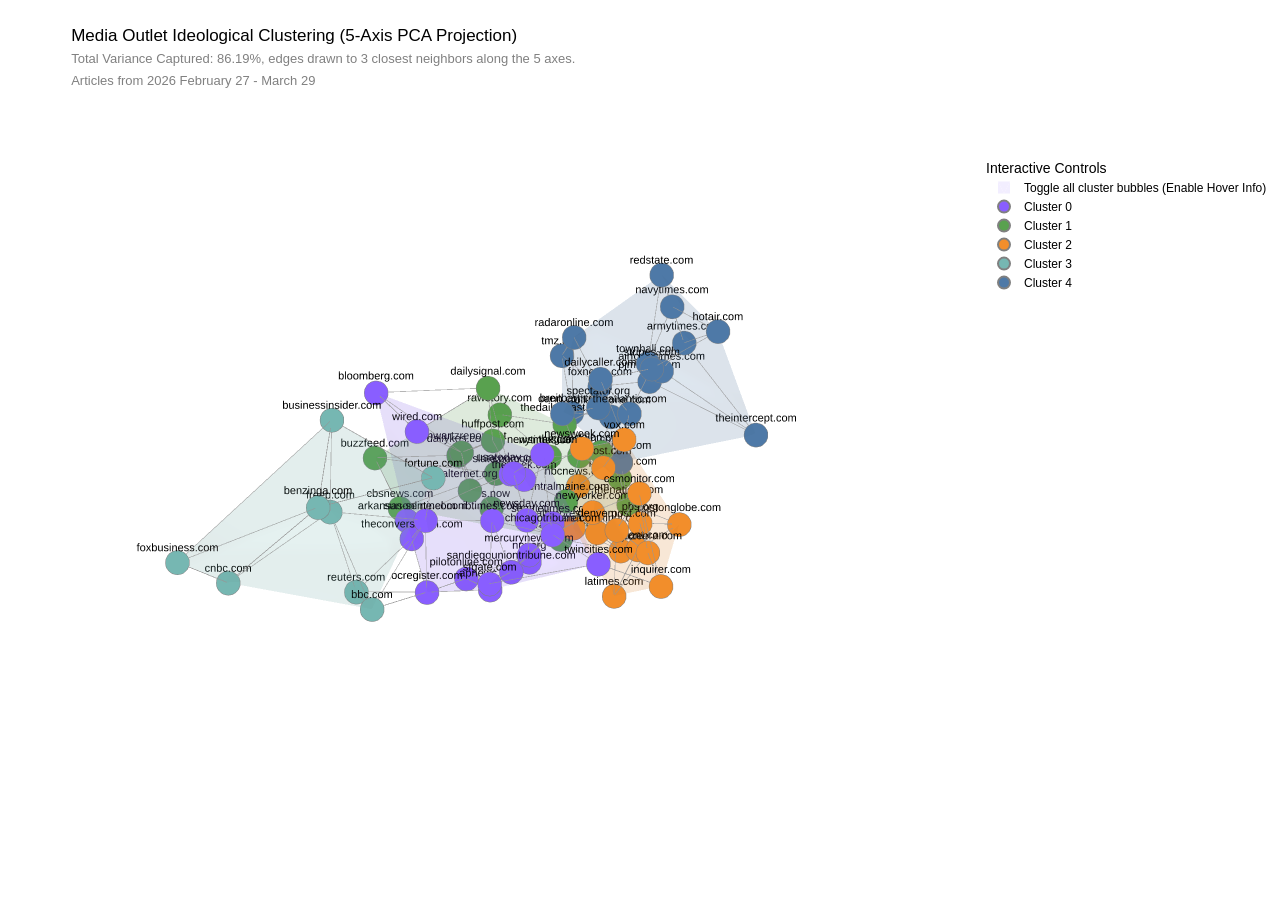
